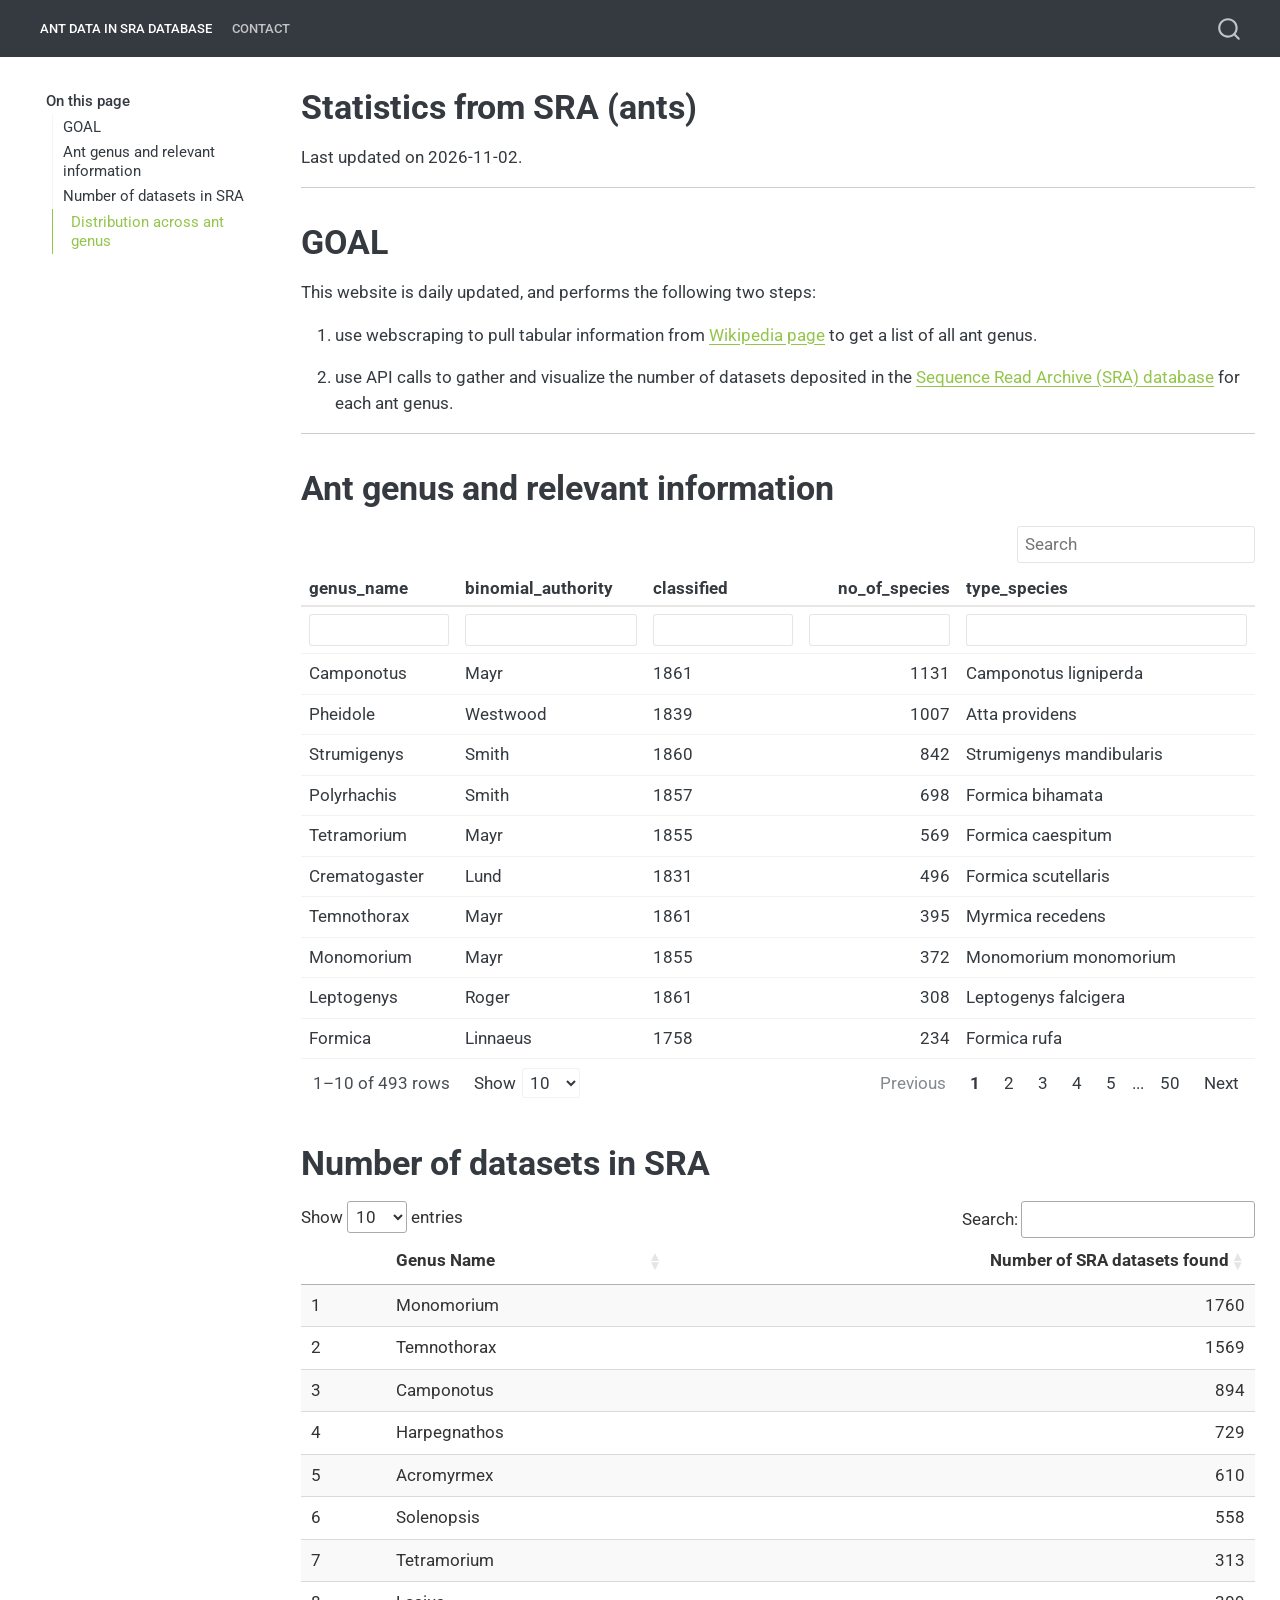
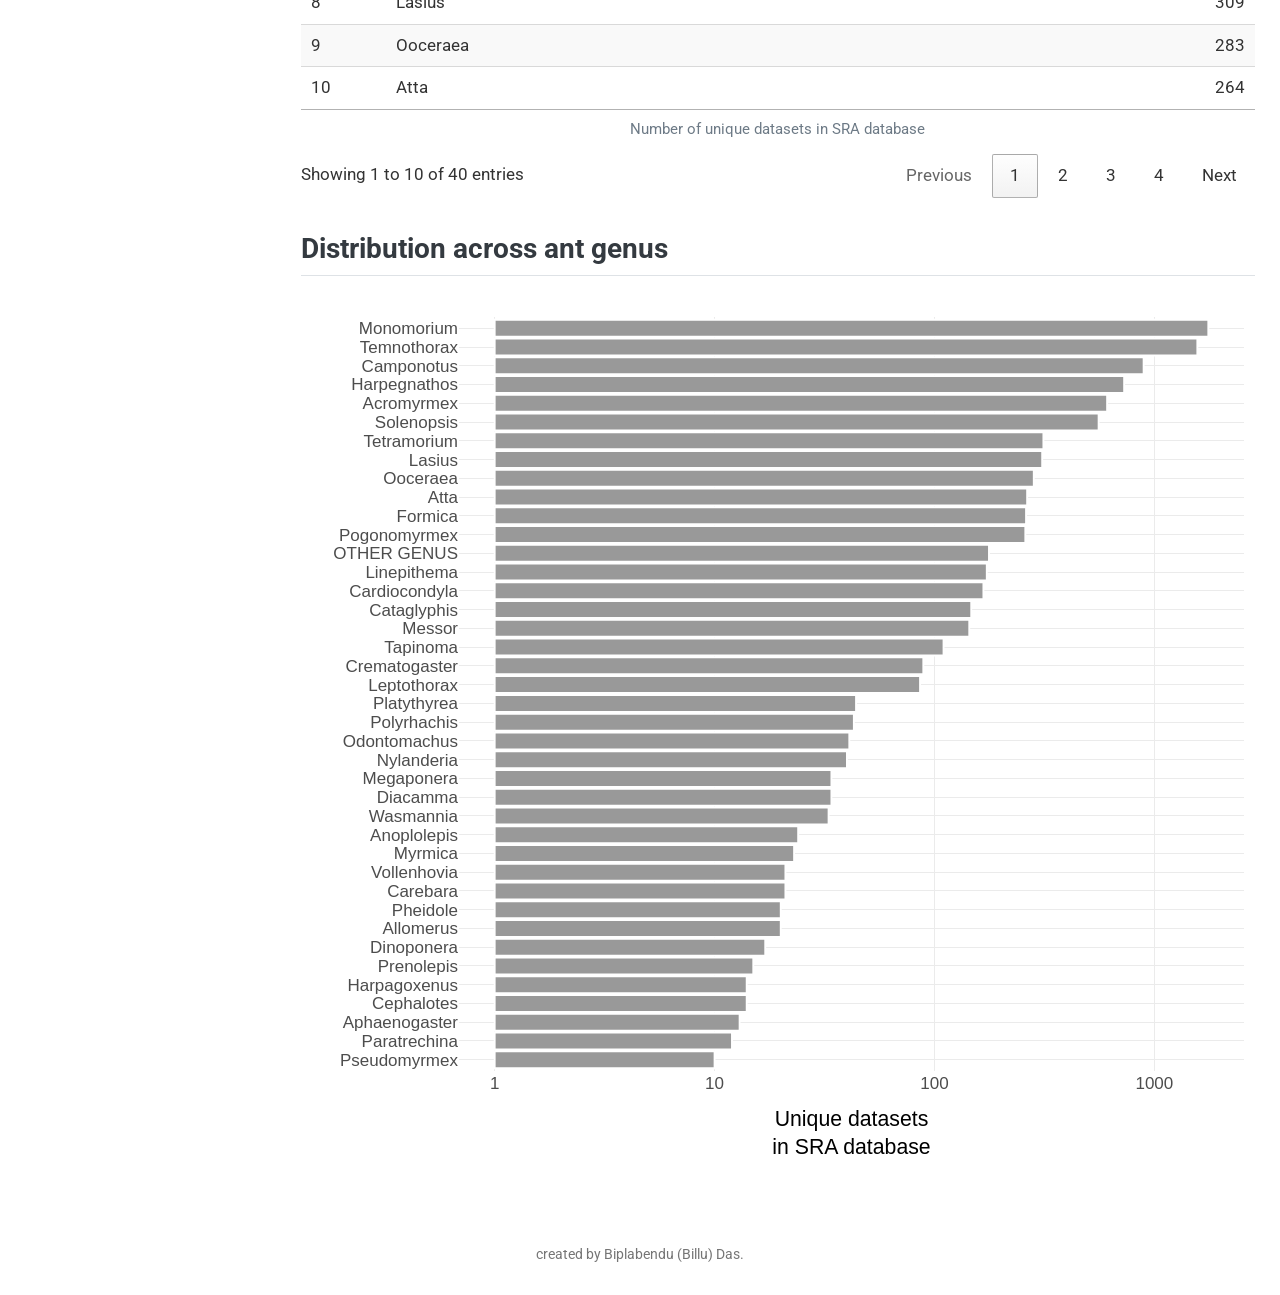
==== index.html @ 409e39fc "Built site for gh-pages" ====
<!DOCTYPE html>
<html xmlns="http://www.w3.org/1999/xhtml" lang="en" xml:lang="en"><head>

<meta charset="utf-8">
<meta name="generator" content="quarto-1.11.9">

<meta name="viewport" content="width=device-width, initial-scale=1.0, user-scalable=yes">


<title>Statistics from SRA (ants)</title>
<style>

span.smallcaps{font-variant: small-caps;}
div.columns{display: flex; gap: 1.5em;}
div.column{flex: auto;}
@media screen {
div.columns{gap: min(4vw, 1.5em);}
div.column{overflow-x: auto;}
}
div.hanging-indent{margin-left: 1.5em; text-indent: -1.5em;}
ul.task-list{list-style: none;}
ul.task-list li input[type="checkbox"] {
width: 0.8em;
margin: 0 0.8em 0.2em -1em;  vertical-align: middle;
}
</style>


<script>const headroomChanged = new CustomEvent("quarto-hrChanged", {
  detail: {},
  bubbles: true,
  cancelable: false,
  composed: false,
});

const announceDismiss = () => {
  const annEl = window.document.getElementById("quarto-announcement");
  if (annEl) {
    annEl.remove();

    const annId = annEl.getAttribute("data-announcement-id");
    window.localStorage.setItem(`quarto-announce-${annId}`, "true");
  }
};

const announceRegister = () => {
  const annEl = window.document.getElementById("quarto-announcement");
  if (annEl) {
    const annId = annEl.getAttribute("data-announcement-id");
    const isDismissed =
      window.localStorage.getItem(`quarto-announce-${annId}`) || false;
    if (isDismissed) {
      announceDismiss();
      return;
    } else {
      annEl.classList.remove("hidden");
    }

    const actionEl = annEl.querySelector(".quarto-announcement-action");
    if (actionEl) {
      actionEl.addEventListener("click", function (e) {
        e.preventDefault();
        // Hide the bar immediately
        announceDismiss();
      });
    }
  }
};

window.document.addEventListener("DOMContentLoaded", function () {
  let init = false;

  announceRegister();

  // Manage the back to top button, if one is present.
  let lastScrollTop = window.pageYOffset || document.documentElement.scrollTop;
  const scrollDownBuffer = 5;
  const scrollUpBuffer = 35;
  const btn = document.getElementById("quarto-back-to-top");
  const hideBackToTop = () => {
    btn.style.display = "none";
  };
  const showBackToTop = () => {
    btn.style.display = "inline-block";
  };
  if (btn) {
    window.document.addEventListener(
      "scroll",
      function () {
        const currentScrollTop =
          window.pageYOffset || document.documentElement.scrollTop;

        // Shows and hides the button 'intelligently' as the user scrolls
        if (currentScrollTop - scrollDownBuffer > lastScrollTop) {
          hideBackToTop();
          lastScrollTop = currentScrollTop <= 0 ? 0 : currentScrollTop;
        } else if (currentScrollTop < lastScrollTop - scrollUpBuffer) {
          showBackToTop();
          lastScrollTop = currentScrollTop <= 0 ? 0 : currentScrollTop;
        }

        // Show the button at the bottom, hides it at the top
        if (currentScrollTop <= 0) {
          hideBackToTop();
        } else if (
          window.innerHeight + currentScrollTop >=
          document.body.offsetHeight
        ) {
          showBackToTop();
        }
      },
      false
    );
  }

  function throttle(func, wait) {
    var timeout;
    return function () {
      const context = this;
      const args = arguments;
      const later = function () {
        clearTimeout(timeout);
        timeout = null;
        func.apply(context, args);
      };

      if (!timeout) {
        timeout = setTimeout(later, wait);
      }
    };
  }

  function headerOffset() {
    // Set an offset if there is are fixed top navbar
    const headerEl = window.document.querySelector("header.fixed-top");
    if (headerEl) {
      return headerEl.clientHeight;
    } else {
      return 0;
    }
  }

  function footerOffset() {
    const footerEl = window.document.querySelector("footer.footer");
    if (footerEl) {
      return footerEl.clientHeight;
    } else {
      return 0;
    }
  }

  function dashboardOffset() {
    const dashboardNavEl = window.document.getElementById(
      "quarto-dashboard-header"
    );
    if (dashboardNavEl !== null) {
      return dashboardNavEl.clientHeight;
    } else {
      return 0;
    }
  }

  function updateDocumentOffsetWithoutAnimation() {
    updateDocumentOffset(false);
  }

  function updateDocumentOffset(animated) {
    // set body offset
    const topOffset = headerOffset();
    const bodyOffset = topOffset + footerOffset() + dashboardOffset();
    const bodyEl = window.document.body;
    bodyEl.setAttribute("data-bs-offset", topOffset);
    bodyEl.style.paddingTop = topOffset + "px";

    // deal with sidebar offsets
    const sidebars = window.document.querySelectorAll(
      ".sidebar, .headroom-target"
    );
    sidebars.forEach((sidebar) => {
      if (!animated) {
        sidebar.classList.add("notransition");
        // Remove the no transition class after the animation has time to complete
        setTimeout(function () {
          sidebar.classList.remove("notransition");
        }, 201);
      }

      if (window.Headroom && sidebar.classList.contains("sidebar-unpinned")) {
        sidebar.style.top = "0";
        sidebar.style.maxHeight = "100vh";
      } else {
        sidebar.style.top = topOffset + "px";
        sidebar.style.maxHeight = "calc(100vh - " + topOffset + "px)";
      }
    });

    // allow space for footer
    const mainContainer = window.document.querySelector(".quarto-container");
    if (mainContainer) {
      mainContainer.style.minHeight = "calc(100vh - " + bodyOffset + "px)";
    }

    // link offset
    let linkStyle = window.document.querySelector("#quarto-target-style");
    if (!linkStyle) {
      linkStyle = window.document.createElement("style");
      linkStyle.setAttribute("id", "quarto-target-style");
      window.document.head.appendChild(linkStyle);
    }
    while (linkStyle.firstChild) {
      linkStyle.removeChild(linkStyle.firstChild);
    }
    if (topOffset > 0) {
      linkStyle.appendChild(
        window.document.createTextNode(`
      section:target::before {
        content: "";
        display: block;
        height: ${topOffset}px;
        margin: -${topOffset}px 0 0;
      }`)
      );
    }
    if (init) {
      window.dispatchEvent(headroomChanged);
    }
    init = true;
  }

  // initialize headroom
  var header = window.document.querySelector("#quarto-header");
  if (header && window.Headroom) {
    const headroom = new window.Headroom(header, {
      tolerance: 5,
      onPin: function () {
        const sidebars = window.document.querySelectorAll(
          ".sidebar, .headroom-target"
        );
        sidebars.forEach((sidebar) => {
          sidebar.classList.remove("sidebar-unpinned");
        });
        updateDocumentOffset();
      },
      onUnpin: function () {
        const sidebars = window.document.querySelectorAll(
          ".sidebar, .headroom-target"
        );
        sidebars.forEach((sidebar) => {
          sidebar.classList.add("sidebar-unpinned");
        });
        updateDocumentOffset();
      },
    });
    headroom.init();

    let frozen = false;
    window.quartoToggleHeadroom = function () {
      if (frozen) {
        headroom.unfreeze();
        frozen = false;
      } else {
        headroom.freeze();
        frozen = true;
      }
    };
  }

  window.addEventListener(
    "hashchange",
    function (e) {
      if (
        getComputedStyle(document.documentElement).scrollBehavior !== "smooth"
      ) {
        window.scrollTo(0, window.pageYOffset - headerOffset());
      }
    },
    false
  );

  // Observe size changed for the header
  const headerEl = window.document.querySelector("header.fixed-top");
  if (headerEl && window.ResizeObserver) {
    const observer = new window.ResizeObserver(() => {
      setTimeout(updateDocumentOffsetWithoutAnimation, 0);
    });
    observer.observe(headerEl, {
      attributes: true,
      childList: true,
      characterData: true,
    });
  } else {
    window.addEventListener(
      "resize",
      throttle(updateDocumentOffsetWithoutAnimation, 50)
    );
  }
  setTimeout(updateDocumentOffsetWithoutAnimation, 250);

  // fixup index.html links if we aren't on the filesystem
  if (window.location.protocol !== "file:") {
    const links = window.document.querySelectorAll("a");
    for (let i = 0; i < links.length; i++) {
      if (links[i].href) {
        links[i].dataset.originalHref = links[i].href;
        // only strip index.html at the end of the path (optionally followed
        // by a query or fragment) so that files like index.html.md
        // (alternate-format twins) are left alone (#14667)
        links[i].href = links[i].href.replace(/\/index\.html(?=[?#]|$)/, "/");
      }
    }

    // Fixup any sharing links that require urls
    // Append url to any sharing urls
    const sharingLinks = window.document.querySelectorAll(
      "a.sidebar-tools-main-item, a.quarto-navigation-tool, a.quarto-navbar-tools, a.quarto-navbar-tools-item"
    );
    for (let i = 0; i < sharingLinks.length; i++) {
      const sharingLink = sharingLinks[i];
      const href = sharingLink.getAttribute("href");
      if (href) {
        sharingLink.setAttribute(
          "href",
          href.replace("|url|", window.location.href)
        );
      }
    }

    // Scroll the active navigation item into view, if necessary
    const navSidebar = window.document.querySelector("nav#quarto-sidebar");
    if (navSidebar) {
      // Find the active item
      const activeItem = navSidebar.querySelector("li.sidebar-item a.active");
      if (activeItem) {
        // Wait for the scroll height and height to resolve by observing size changes on the
        // nav element that is scrollable
        const resizeObserver = new ResizeObserver((_entries) => {
          // The bottom of the element
          const elBottom = activeItem.offsetTop;
          const viewBottom = navSidebar.scrollTop + navSidebar.clientHeight;

          // The element height and scroll height are the same, then we are still loading
          if (viewBottom !== navSidebar.scrollHeight) {
            // Determine if the item isn't visible and scroll to it
            if (elBottom >= viewBottom) {
              navSidebar.scrollTop = elBottom;
            }

            // stop observing now since we've completed the scroll
            resizeObserver.unobserve(navSidebar);
          }
        });
        resizeObserver.observe(navSidebar);
      }
    }
  }
});
</script>
<script>/*!
 * headroom.js v0.12.0 - Give your page some headroom. Hide your header until you need it
 * Copyright (c) 2020 Nick Williams - http://wicky.nillia.ms/headroom.js
 * License: MIT
 */

!function(t,n){"object"==typeof exports&&"undefined"!=typeof module?module.exports=n():"function"==typeof define&&define.amd?define(n):(t=t||self).Headroom=n()}(this,function(){"use strict";function t(){return"undefined"!=typeof window}function d(t){return function(t){return t&&t.document&&function(t){return 9===t.nodeType}(t.document)}(t)?function(t){var n=t.document,o=n.body,s=n.documentElement;return{scrollHeight:function(){return Math.max(o.scrollHeight,s.scrollHeight,o.offsetHeight,s.offsetHeight,o.clientHeight,s.clientHeight)},height:function(){return t.innerHeight||s.clientHeight||o.clientHeight},scrollY:function(){return void 0!==t.pageYOffset?t.pageYOffset:(s||o.parentNode||o).scrollTop}}}(t):function(t){return{scrollHeight:function(){return Math.max(t.scrollHeight,t.offsetHeight,t.clientHeight)},height:function(){return Math.max(t.offsetHeight,t.clientHeight)},scrollY:function(){return t.scrollTop}}}(t)}function n(t,s,e){var n,o=function(){var n=!1;try{var t={get passive(){n=!0}};window.addEventListener("test",t,t),window.removeEventListener("test",t,t)}catch(t){n=!1}return n}(),i=!1,r=d(t),l=r.scrollY(),a={};function c(){var t=Math.round(r.scrollY()),n=r.height(),o=r.scrollHeight();a.scrollY=t,a.lastScrollY=l,a.direction=l<t?"down":"up",a.distance=Math.abs(t-l),a.isOutOfBounds=t<0||o<t+n,a.top=t<=s.offset[a.direction],a.bottom=o<=t+n,a.toleranceExceeded=a.distance>s.tolerance[a.direction],e(a),l=t,i=!1}function h(){i||(i=!0,n=requestAnimationFrame(c))}var u=!!o&&{passive:!0,capture:!1};return t.addEventListener("scroll",h,u),c(),{destroy:function(){cancelAnimationFrame(n),t.removeEventListener("scroll",h,u)}}}function o(t){return t===Object(t)?t:{down:t,up:t}}function s(t,n){n=n||{},Object.assign(this,s.options,n),this.classes=Object.assign({},s.options.classes,n.classes),this.elem=t,this.tolerance=o(this.tolerance),this.offset=o(this.offset),this.initialised=!1,this.frozen=!1}return s.prototype={constructor:s,init:function(){return s.cutsTheMustard&&!this.initialised&&(this.addClass("initial"),this.initialised=!0,setTimeout(function(t){t.scrollTracker=n(t.scroller,{offset:t.offset,tolerance:t.tolerance},t.update.bind(t))},100,this)),this},destroy:function(){this.initialised=!1,Object.keys(this.classes).forEach(this.removeClass,this),this.scrollTracker.destroy()},unpin:function(){!this.hasClass("pinned")&&this.hasClass("unpinned")||(this.addClass("unpinned"),this.removeClass("pinned"),this.onUnpin&&this.onUnpin.call(this))},pin:function(){this.hasClass("unpinned")&&(this.addClass("pinned"),this.removeClass("unpinned"),this.onPin&&this.onPin.call(this))},freeze:function(){this.frozen=!0,this.addClass("frozen")},unfreeze:function(){this.frozen=!1,this.removeClass("frozen")},top:function(){this.hasClass("top")||(this.addClass("top"),this.removeClass("notTop"),this.onTop&&this.onTop.call(this))},notTop:function(){this.hasClass("notTop")||(this.addClass("notTop"),this.removeClass("top"),this.onNotTop&&this.onNotTop.call(this))},bottom:function(){this.hasClass("bottom")||(this.addClass("bottom"),this.removeClass("notBottom"),this.onBottom&&this.onBottom.call(this))},notBottom:function(){this.hasClass("notBottom")||(this.addClass("notBottom"),this.removeClass("bottom"),this.onNotBottom&&this.onNotBottom.call(this))},shouldUnpin:function(t){return"down"===t.direction&&!t.top&&t.toleranceExceeded},shouldPin:function(t){return"up"===t.direction&&t.toleranceExceeded||t.top},addClass:function(t){this.elem.classList.add.apply(this.elem.classList,this.classes[t].split(" "))},removeClass:function(t){this.elem.classList.remove.apply(this.elem.classList,this.classes[t].split(" "))},hasClass:function(t){return this.classes[t].split(" ").every(function(t){return this.classList.contains(t)},this.elem)},update:function(t){t.isOutOfBounds||!0!==this.frozen&&(t.top?this.top():this.notTop(),t.bottom?this.bottom():this.notBottom(),this.shouldUnpin(t)?this.unpin():this.shouldPin(t)&&this.pin())}},s.options={tolerance:{up:0,down:0},offset:0,scroller:t()?window:null,classes:{frozen:"headroom--frozen",pinned:"headroom--pinned",unpinned:"headroom--unpinned",top:"headroom--top",notTop:"headroom--not-top",bottom:"headroom--bottom",notBottom:"headroom--not-bottom",initial:"headroom"}},s.cutsTheMustard=!!(t()&&function(){}.bind&&"classList"in document.documentElement&&Object.assign&&Object.keys&&requestAnimationFrame),s});
</script>
<script>/*!
 * clipboard.js v2.0.11
 * https://clipboardjs.com/
 *
 * Licensed MIT © Zeno Rocha
 */
!function(t,e){"object"==typeof exports&&"object"==typeof module?module.exports=e():"function"==typeof define&&define.amd?define([],e):"object"==typeof exports?exports.ClipboardJS=e():t.ClipboardJS=e()}(this,function(){return n={686:function(t,e,n){"use strict";n.d(e,{default:function(){return b}});var e=n(279),i=n.n(e),e=n(370),u=n.n(e),e=n(817),r=n.n(e);function c(t){try{return document.execCommand(t)}catch(t){return}}var a=function(t){t=r()(t);return c("cut"),t};function o(t,e){var n,o,t=(n=t,o="rtl"===document.documentElement.getAttribute("dir"),(t=document.createElement("textarea")).style.fontSize="12pt",t.style.border="0",t.style.padding="0",t.style.margin="0",t.style.position="absolute",t.style[o?"right":"left"]="-9999px",o=window.pageYOffset||document.documentElement.scrollTop,t.style.top="".concat(o,"px"),t.setAttribute("readonly",""),t.value=n,t);return e.container.appendChild(t),e=r()(t),c("copy"),t.remove(),e}var f=function(t){var e=1<arguments.length&&void 0!==arguments[1]?arguments[1]:{container:document.body},n="";return"string"==typeof t?n=o(t,e):t instanceof HTMLInputElement&&!["text","search","url","tel","password"].includes(null==t?void 0:t.type)?n=o(t.value,e):(n=r()(t),c("copy")),n};function l(t){return(l="function"==typeof Symbol&&"symbol"==typeof Symbol.iterator?function(t){return typeof t}:function(t){return t&&"function"==typeof Symbol&&t.constructor===Symbol&&t!==Symbol.prototype?"symbol":typeof t})(t)}var s=function(){var t=0<arguments.length&&void 0!==arguments[0]?arguments[0]:{},e=t.action,n=void 0===e?"copy":e,o=t.container,e=t.target,t=t.text;if("copy"!==n&&"cut"!==n)throw new Error('Invalid "action" value, use either "copy" or "cut"');if(void 0!==e){if(!e||"object"!==l(e)||1!==e.nodeType)throw new Error('Invalid "target" value, use a valid Element');if("copy"===n&&e.hasAttribute("disabled"))throw new Error('Invalid "target" attribute. Please use "readonly" instead of "disabled" attribute');if("cut"===n&&(e.hasAttribute("readonly")||e.hasAttribute("disabled")))throw new Error('Invalid "target" attribute. You can\'t cut text from elements with "readonly" or "disabled" attributes')}return t?f(t,{container:o}):e?"cut"===n?a(e):f(e,{container:o}):void 0};function p(t){return(p="function"==typeof Symbol&&"symbol"==typeof Symbol.iterator?function(t){return typeof t}:function(t){return t&&"function"==typeof Symbol&&t.constructor===Symbol&&t!==Symbol.prototype?"symbol":typeof t})(t)}function d(t,e){for(var n=0;n<e.length;n++){var o=e[n];o.enumerable=o.enumerable||!1,o.configurable=!0,"value"in o&&(o.writable=!0),Object.defineProperty(t,o.key,o)}}function y(t,e){return(y=Object.setPrototypeOf||function(t,e){return t.__proto__=e,t})(t,e)}function h(n){var o=function(){if("undefined"==typeof Reflect||!Reflect.construct)return!1;if(Reflect.construct.sham)return!1;if("function"==typeof Proxy)return!0;try{return Date.prototype.toString.call(Reflect.construct(Date,[],function(){})),!0}catch(t){return!1}}();return function(){var t,e=v(n);return t=o?(t=v(this).constructor,Reflect.construct(e,arguments,t)):e.apply(this,arguments),e=this,!(t=t)||"object"!==p(t)&&"function"!=typeof t?function(t){if(void 0!==t)return t;throw new ReferenceError("this hasn't been initialised - super() hasn't been called")}(e):t}}function v(t){return(v=Object.setPrototypeOf?Object.getPrototypeOf:function(t){return t.__proto__||Object.getPrototypeOf(t)})(t)}function m(t,e){t="data-clipboard-".concat(t);if(e.hasAttribute(t))return e.getAttribute(t)}var b=function(){!function(t,e){if("function"!=typeof e&&null!==e)throw new TypeError("Super expression must either be null or a function");t.prototype=Object.create(e&&e.prototype,{constructor:{value:t,writable:!0,configurable:!0}}),e&&y(t,e)}(r,i());var t,e,n,o=h(r);function r(t,e){var n;return function(t){if(!(t instanceof r))throw new TypeError("Cannot call a class as a function")}(this),(n=o.call(this)).resolveOptions(e),n.listenClick(t),n}return t=r,n=[{key:"copy",value:function(t){var e=1<arguments.length&&void 0!==arguments[1]?arguments[1]:{container:document.body};return f(t,e)}},{key:"cut",value:function(t){return a(t)}},{key:"isSupported",value:function(){var t=0<arguments.length&&void 0!==arguments[0]?arguments[0]:["copy","cut"],t="string"==typeof t?[t]:t,e=!!document.queryCommandSupported;return t.forEach(function(t){e=e&&!!document.queryCommandSupported(t)}),e}}],(e=[{key:"resolveOptions",value:function(){var t=0<arguments.length&&void 0!==arguments[0]?arguments[0]:{};this.action="function"==typeof t.action?t.action:this.defaultAction,this.target="function"==typeof t.target?t.target:this.defaultTarget,this.text="function"==typeof t.text?t.text:this.defaultText,this.container="object"===p(t.container)?t.container:document.body}},{key:"listenClick",value:function(t){var e=this;this.listener=u()(t,"click",function(t){return e.onClick(t)})}},{key:"onClick",value:function(t){var e=t.delegateTarget||t.currentTarget,n=this.action(e)||"copy",t=s({action:n,container:this.container,target:this.target(e),text:this.text(e)});this.emit(t?"success":"error",{action:n,text:t,trigger:e,clearSelection:function(){e&&e.focus(),window.getSelection().removeAllRanges()}})}},{key:"defaultAction",value:function(t){return m("action",t)}},{key:"defaultTarget",value:function(t){t=m("target",t);if(t)return document.querySelector(t)}},{key:"defaultText",value:function(t){return m("text",t)}},{key:"destroy",value:function(){this.listener.destroy()}}])&&d(t.prototype,e),n&&d(t,n),r}()},828:function(t){var e;"undefined"==typeof Element||Element.prototype.matches||((e=Element.prototype).matches=e.matchesSelector||e.mozMatchesSelector||e.msMatchesSelector||e.oMatchesSelector||e.webkitMatchesSelector),t.exports=function(t,e){for(;t&&9!==t.nodeType;){if("function"==typeof t.matches&&t.matches(e))return t;t=t.parentNode}}},438:function(t,e,n){var u=n(828);function i(t,e,n,o,r){var i=function(e,n,t,o){return function(t){t.delegateTarget=u(t.target,n),t.delegateTarget&&o.call(e,t)}}.apply(this,arguments);return t.addEventListener(n,i,r),{destroy:function(){t.removeEventListener(n,i,r)}}}t.exports=function(t,e,n,o,r){return"function"==typeof t.addEventListener?i.apply(null,arguments):"function"==typeof n?i.bind(null,document).apply(null,arguments):("string"==typeof t&&(t=document.querySelectorAll(t)),Array.prototype.map.call(t,function(t){return i(t,e,n,o,r)}))}},879:function(t,n){n.node=function(t){return void 0!==t&&t instanceof HTMLElement&&1===t.nodeType},n.nodeList=function(t){var e=Object.prototype.toString.call(t);return void 0!==t&&("[object NodeList]"===e||"[object HTMLCollection]"===e)&&"length"in t&&(0===t.length||n.node(t[0]))},n.string=function(t){return"string"==typeof t||t instanceof String},n.fn=function(t){return"[object Function]"===Object.prototype.toString.call(t)}},370:function(t,e,n){var f=n(879),l=n(438);t.exports=function(t,e,n){if(!t&&!e&&!n)throw new Error("Missing required arguments");if(!f.string(e))throw new TypeError("Second argument must be a String");if(!f.fn(n))throw new TypeError("Third argument must be a Function");if(f.node(t))return c=e,a=n,(u=t).addEventListener(c,a),{destroy:function(){u.removeEventListener(c,a)}};if(f.nodeList(t))return o=t,r=e,i=n,Array.prototype.forEach.call(o,function(t){t.addEventListener(r,i)}),{destroy:function(){Array.prototype.forEach.call(o,function(t){t.removeEventListener(r,i)})}};if(f.string(t))return t=t,e=e,n=n,l(document.body,t,e,n);throw new TypeError("First argument must be a String, HTMLElement, HTMLCollection, or NodeList");var o,r,i,u,c,a}},817:function(t){t.exports=function(t){var e,n="SELECT"===t.nodeName?(t.focus(),t.value):"INPUT"===t.nodeName||"TEXTAREA"===t.nodeName?((e=t.hasAttribute("readonly"))||t.setAttribute("readonly",""),t.select(),t.setSelectionRange(0,t.value.length),e||t.removeAttribute("readonly"),t.value):(t.hasAttribute("contenteditable")&&t.focus(),n=window.getSelection(),(e=document.createRange()).selectNodeContents(t),n.removeAllRanges(),n.addRange(e),n.toString());return n}},279:function(t){function e(){}e.prototype={on:function(t,e,n){var o=this.e||(this.e={});return(o[t]||(o[t]=[])).push({fn:e,ctx:n}),this},once:function(t,e,n){var o=this;function r(){o.off(t,r),e.apply(n,arguments)}return r._=e,this.on(t,r,n)},emit:function(t){for(var e=[].slice.call(arguments,1),n=((this.e||(this.e={}))[t]||[]).slice(),o=0,r=n.length;o<r;o++)n[o].fn.apply(n[o].ctx,e);return this},off:function(t,e){var n=this.e||(this.e={}),o=n[t],r=[];if(o&&e)for(var i=0,u=o.length;i<u;i++)o[i].fn!==e&&o[i].fn._!==e&&r.push(o[i]);return r.length?n[t]=r:delete n[t],this}},t.exports=e,t.exports.TinyEmitter=e}},r={},o.n=function(t){var e=t&&t.__esModule?function(){return t.default}:function(){return t};return o.d(e,{a:e}),e},o.d=function(t,e){for(var n in e)o.o(e,n)&&!o.o(t,n)&&Object.defineProperty(t,n,{enumerable:!0,get:e[n]})},o.o=function(t,e){return Object.prototype.hasOwnProperty.call(t,e)},o(686).default;function o(t){if(r[t])return r[t].exports;var e=r[t]={exports:{}};return n[t](e,e.exports,o),e.exports}var n,r});</script>
<script>/*! @algolia/autocomplete-js 1.19.1 | MIT License | © Algolia, Inc. and contributors | https://github.com/algolia/autocomplete */
!function(e,t){"object"==typeof exports&&"undefined"!=typeof module?t(exports):"function"==typeof define&&define.amd?define(["exports"],t):t((e="undefined"!=typeof globalThis?globalThis:e||self)["@algolia/autocomplete-js"]={})}(this,(function(e){"use strict";function t(e,t){var n=Object.keys(e);if(Object.getOwnPropertySymbols){var r=Object.getOwnPropertySymbols(e);t&&(r=r.filter((function(t){return Object.getOwnPropertyDescriptor(e,t).enumerable}))),n.push.apply(n,r)}return n}function n(e){for(var n=1;n<arguments.length;n++){var r=null!=arguments[n]?arguments[n]:{};n%2?t(Object(r),!0).forEach((function(t){o(e,t,r[t])})):Object.getOwnPropertyDescriptors?Object.defineProperties(e,Object.getOwnPropertyDescriptors(r)):t(Object(r)).forEach((function(t){Object.defineProperty(e,t,Object.getOwnPropertyDescriptor(r,t))}))}return e}function r(e){return r="function"==typeof Symbol&&"symbol"==typeof Symbol.iterator?function(e){return typeof e}:function(e){return e&&"function"==typeof Symbol&&e.constructor===Symbol&&e!==Symbol.prototype?"symbol":typeof e},r(e)}function o(e,t,n){return(t=function(e){var t=function(e,t){if("object"!=typeof e||null===e)return e;var n=e[Symbol.toPrimitive];if(void 0!==n){var r=n.call(e,t||"default");if("object"!=typeof r)return r;throw new TypeError("@@toPrimitive must return a primitive value.")}return("string"===t?String:Number)(e)}(e,"string");return"symbol"==typeof t?t:String(t)}(t))in e?Object.defineProperty(e,t,{value:n,enumerable:!0,configurable:!0,writable:!0}):e[t]=n,e}function i(){return i=Object.assign?Object.assign.bind():function(e){for(var t=1;t<arguments.length;t++){var n=arguments[t];for(var r in n)Object.prototype.hasOwnProperty.call(n,r)&&(e[r]=n[r])}return e},i.apply(this,arguments)}function u(e,t){if(null==e)return{};var n,r,o=function(e,t){if(null==e)return{};var n,r,o={},i=Object.keys(e);for(r=0;r<i.length;r++)n=i[r],t.indexOf(n)>=0||(o[n]=e[n]);return o}(e,t);if(Object.getOwnPropertySymbols){var i=Object.getOwnPropertySymbols(e);for(r=0;r<i.length;r++)n=i[r],t.indexOf(n)>=0||Object.prototype.propertyIsEnumerable.call(e,n)&&(o[n]=e[n])}return o}function a(e,t){return function(e){if(Array.isArray(e))return e}(e)||function(e,t){var n=null==e?null:"undefined"!=typeof Symbol&&e[Symbol.iterator]||e["@@iterator"];if(null!=n){var r,o,i,u,a=[],l=!0,c=!1;try{if(i=(n=n.call(e)).next,0===t){if(Object(n)!==n)return;l=!1}else for(;!(l=(r=i.call(n)).done)&&(a.push(r.value),a.length!==t);l=!0);}catch(e){c=!0,o=e}finally{try{if(!l&&null!=n.return&&(u=n.return(),Object(u)!==u))return}finally{if(c)throw o}}return a}}(e,t)||c(e,t)||function(){throw new TypeError("Invalid attempt to destructure non-iterable instance.\nIn order to be iterable, non-array objects must have a [Symbol.iterator]() method.")}()}function l(e){return function(e){if(Array.isArray(e))return s(e)}(e)||function(e){if("undefined"!=typeof Symbol&&null!=e[Symbol.iterator]||null!=e["@@iterator"])return Array.from(e)}(e)||c(e)||function(){throw new TypeError("Invalid attempt to spread non-iterable instance.\nIn order to be iterable, non-array objects must have a [Symbol.iterator]() method.")}()}function c(e,t){if(e){if("string"==typeof e)return s(e,t);var n=Object.prototype.toString.call(e).slice(8,-1);return"Object"===n&&e.constructor&&(n=e.constructor.name),"Map"===n||"Set"===n?Array.from(e):"Arguments"===n||/^(?:Ui|I)nt(?:8|16|32)(?:Clamped)?Array$/.test(n)?s(e,t):void 0}}function s(e,t){(null==t||t>e.length)&&(t=e.length);for(var n=0,r=new Array(t);n<t;n++)r[n]=e[n];return r}function f(e){return{current:e}}function p(e,t){var n=void 0;return function(){for(var r=arguments.length,o=new Array(r),i=0;i<r;i++)o[i]=arguments[i];n&&clearTimeout(n),n=setTimeout((function(){return e.apply(void 0,o)}),t)}}function m(e){return e.reduce((function(e,t){return e.concat(t)}),[])}var v=0;function d(){return"autocomplete-".concat(v++)}function y(e,t){return t.reduce((function(e,t){return e&&e[t]}),e)}function b(e){return 0===e.collections.length?0:e.collections.reduce((function(e,t){return e+t.items.length}),0)}function g(e){return e!==Object(e)}function h(e,t){if(e===t)return!0;if(g(e)||g(t)||"function"==typeof e||"function"==typeof t)return e===t;if(Object.keys(e).length!==Object.keys(t).length)return!1;for(var n=0,r=Object.keys(e);n<r.length;n++){var o=r[n];if(!(o in t))return!1;if(!h(e[o],t[o]))return!1}return!0}var _=function(){};var O="1.19.1",S=[{segment:"autocomplete-core",version:O}];function j(e){var t=e.item,n=e.items,r=void 0===n?[]:n;return{index:t.__autocomplete_indexName,items:[t],positions:[1+r.findIndex((function(e){return e.objectID===t.objectID}))],queryID:t.__autocomplete_queryID,algoliaSource:["autocomplete"]}}function P(e,t){return function(e){if(Array.isArray(e))return e}(e)||function(e,t){var n=null==e?null:"undefined"!=typeof Symbol&&e[Symbol.iterator]||e["@@iterator"];if(null!=n){var r,o,i,u,a=[],l=!0,c=!1;try{if(i=(n=n.call(e)).next,0===t){if(Object(n)!==n)return;l=!1}else for(;!(l=(r=i.call(n)).done)&&(a.push(r.value),a.length!==t);l=!0);}catch(e){c=!0,o=e}finally{try{if(!l&&null!=n.return&&(u=n.return(),Object(u)!==u))return}finally{if(c)throw o}}return a}}(e,t)||function(e,t){if(!e)return;if("string"==typeof e)return w(e,t);var n=Object.prototype.toString.call(e).slice(8,-1);"Object"===n&&e.constructor&&(n=e.constructor.name);if("Map"===n||"Set"===n)return Array.from(e);if("Arguments"===n||/^(?:Ui|I)nt(?:8|16|32)(?:Clamped)?Array$/.test(n))return w(e,t)}(e,t)||function(){throw new TypeError("Invalid attempt to destructure non-iterable instance.\nIn order to be iterable, non-array objects must have a [Symbol.iterator]() method.")}()}function w(e,t){(null==t||t>e.length)&&(t=e.length);for(var n=0,r=new Array(t);n<t;n++)r[n]=e[n];return r}var I=["items"],A=["items"];function E(e){return E="function"==typeof Symbol&&"symbol"==typeof Symbol.iterator?function(e){return typeof e}:function(e){return e&&"function"==typeof Symbol&&e.constructor===Symbol&&e!==Symbol.prototype?"symbol":typeof e},E(e)}function D(e){return function(e){if(Array.isArray(e))return C(e)}(e)||function(e){if("undefined"!=typeof Symbol&&null!=e[Symbol.iterator]||null!=e["@@iterator"])return Array.from(e)}(e)||function(e,t){if(!e)return;if("string"==typeof e)return C(e,t);var n=Object.prototype.toString.call(e).slice(8,-1);"Object"===n&&e.constructor&&(n=e.constructor.name);if("Map"===n||"Set"===n)return Array.from(e);if("Arguments"===n||/^(?:Ui|I)nt(?:8|16|32)(?:Clamped)?Array$/.test(n))return C(e,t)}(e)||function(){throw new TypeError("Invalid attempt to spread non-iterable instance.\nIn order to be iterable, non-array objects must have a [Symbol.iterator]() method.")}()}function C(e,t){(null==t||t>e.length)&&(t=e.length);for(var n=0,r=new Array(t);n<t;n++)r[n]=e[n];return r}function k(e,t){if(null==e)return{};var n,r,o=function(e,t){if(null==e)return{};var n,r,o={},i=Object.keys(e);for(r=0;r<i.length;r++)n=i[r],t.indexOf(n)>=0||(o[n]=e[n]);return o}(e,t);if(Object.getOwnPropertySymbols){var i=Object.getOwnPropertySymbols(e);for(r=0;r<i.length;r++)n=i[r],t.indexOf(n)>=0||Object.prototype.propertyIsEnumerable.call(e,n)&&(o[n]=e[n])}return o}function x(e,t){var n=Object.keys(e);if(Object.getOwnPropertySymbols){var r=Object.getOwnPropertySymbols(e);t&&(r=r.filter((function(t){return Object.getOwnPropertyDescriptor(e,t).enumerable}))),n.push.apply(n,r)}return n}function N(e){for(var t=1;t<arguments.length;t++){var n=null!=arguments[t]?arguments[t]:{};t%2?x(Object(n),!0).forEach((function(t){T(e,t,n[t])})):Object.getOwnPropertyDescriptors?Object.defineProperties(e,Object.getOwnPropertyDescriptors(n)):x(Object(n)).forEach((function(t){Object.defineProperty(e,t,Object.getOwnPropertyDescriptor(n,t))}))}return e}function T(e,t,n){return(t=function(e){var t=function(e,t){if("object"!==E(e)||null===e)return e;var n=e[Symbol.toPrimitive];if(void 0!==n){var r=n.call(e,t||"default");if("object"!==E(r))return r;throw new TypeError("@@toPrimitive must return a primitive value.")}return("string"===t?String:Number)(e)}(e,"string");return"symbol"===E(t)?t:String(t)}(t))in e?Object.defineProperty(e,t,{value:n,enumerable:!0,configurable:!0,writable:!0}):e[t]=n,e}function q(e){for(var t=arguments.length>1&&void 0!==arguments[1]?arguments[1]:20,n=[],r=0;r<e.objectIDs.length;r+=t)n.push(N(N({},e),{},{objectIDs:e.objectIDs.slice(r,r+t)}));return n}function B(e){return e.map((function(e){var t=e.items,n=k(e,I);return N(N({},n),{},{objectIDs:(null==t?void 0:t.map((function(e){return e.objectID})))||n.objectIDs})}))}function R(e){var t,n,r,o=(t=P((e.version||"").split(".").map(Number),2),n=t[0],r=t[1],n>=3||2===n&&r>=4||1===n&&r>=10);function i(t,n,r){if(o&&void 0!==r){var i=r[0].__autocomplete_algoliaCredentials,u={"X-Algolia-Application-Id":i.appId,"X-Algolia-API-Key":i.apiKey};e.apply(void 0,[t].concat(D(n),[{headers:u}]))}else e.apply(void 0,[t].concat(D(n)))}return{init:function(t,n){e("init",{appId:t,apiKey:n})},setAuthenticatedUserToken:function(t){e("setAuthenticatedUserToken",t)},setUserToken:function(t){e("setUserToken",t)},clickedObjectIDsAfterSearch:function(){for(var e=arguments.length,t=new Array(e),n=0;n<e;n++)t[n]=arguments[n];t.length>0&&i("clickedObjectIDsAfterSearch",B(t),t[0].items)},clickedObjectIDs:function(){for(var e=arguments.length,t=new Array(e),n=0;n<e;n++)t[n]=arguments[n];t.length>0&&i("clickedObjectIDs",B(t),t[0].items)},clickedFilters:function(){for(var t=arguments.length,n=new Array(t),r=0;r<t;r++)n[r]=arguments[r];n.length>0&&e.apply(void 0,["clickedFilters"].concat(n))},convertedObjectIDsAfterSearch:function(){for(var e=arguments.length,t=new Array(e),n=0;n<e;n++)t[n]=arguments[n];t.length>0&&i("convertedObjectIDsAfterSearch",B(t),t[0].items)},convertedObjectIDs:function(){for(var e=arguments.length,t=new Array(e),n=0;n<e;n++)t[n]=arguments[n];t.length>0&&i("convertedObjectIDs",B(t),t[0].items)},convertedFilters:function(){for(var t=arguments.length,n=new Array(t),r=0;r<t;r++)n[r]=arguments[r];n.length>0&&e.apply(void 0,["convertedFilters"].concat(n))},viewedObjectIDs:function(){for(var e=arguments.length,t=new Array(e),n=0;n<e;n++)t[n]=arguments[n];t.length>0&&t.reduce((function(e,t){var n=t.items,r=k(t,A);return[].concat(D(e),D(q(N(N({},r),{},{objectIDs:(null==n?void 0:n.map((function(e){return e.objectID})))||r.objectIDs})).map((function(e){return{items:n,payload:e}}))))}),[]).forEach((function(e){var t=e.items;return i("viewedObjectIDs",[e.payload],t)}))},viewedFilters:function(){for(var t=arguments.length,n=new Array(t),r=0;r<t;r++)n[r]=arguments[r];n.length>0&&e.apply(void 0,["viewedFilters"].concat(n))}}}function L(e){var t=e.items.reduce((function(e,t){var n;return e[t.__autocomplete_indexName]=(null!==(n=e[t.__autocomplete_indexName])&&void 0!==n?n:[]).concat(t),e}),{});return Object.keys(t).map((function(e){return{index:e,items:t[e],algoliaSource:["autocomplete"]}}))}function F(e){return e.objectID&&e.__autocomplete_indexName&&e.__autocomplete_queryID}function U(e){return U="function"==typeof Symbol&&"symbol"==typeof Symbol.iterator?function(e){return typeof e}:function(e){return e&&"function"==typeof Symbol&&e.constructor===Symbol&&e!==Symbol.prototype?"symbol":typeof e},U(e)}function M(e){return function(e){if(Array.isArray(e))return H(e)}(e)||function(e){if("undefined"!=typeof Symbol&&null!=e[Symbol.iterator]||null!=e["@@iterator"])return Array.from(e)}(e)||function(e,t){if(!e)return;if("string"==typeof e)return H(e,t);var n=Object.prototype.toString.call(e).slice(8,-1);"Object"===n&&e.constructor&&(n=e.constructor.name);if("Map"===n||"Set"===n)return Array.from(e);if("Arguments"===n||/^(?:Ui|I)nt(?:8|16|32)(?:Clamped)?Array$/.test(n))return H(e,t)}(e)||function(){throw new TypeError("Invalid attempt to spread non-iterable instance.\nIn order to be iterable, non-array objects must have a [Symbol.iterator]() method.")}()}function H(e,t){(null==t||t>e.length)&&(t=e.length);for(var n=0,r=new Array(t);n<t;n++)r[n]=e[n];return r}function V(e,t){var n=Object.keys(e);if(Object.getOwnPropertySymbols){var r=Object.getOwnPropertySymbols(e);t&&(r=r.filter((function(t){return Object.getOwnPropertyDescriptor(e,t).enumerable}))),n.push.apply(n,r)}return n}function W(e){for(var t=1;t<arguments.length;t++){var n=null!=arguments[t]?arguments[t]:{};t%2?V(Object(n),!0).forEach((function(t){Q(e,t,n[t])})):Object.getOwnPropertyDescriptors?Object.defineProperties(e,Object.getOwnPropertyDescriptors(n)):V(Object(n)).forEach((function(t){Object.defineProperty(e,t,Object.getOwnPropertyDescriptor(n,t))}))}return e}function Q(e,t,n){return(t=function(e){var t=function(e,t){if("object"!==U(e)||null===e)return e;var n=e[Symbol.toPrimitive];if(void 0!==n){var r=n.call(e,t||"default");if("object"!==U(r))return r;throw new TypeError("@@toPrimitive must return a primitive value.")}return("string"===t?String:Number)(e)}(e,"string");return"symbol"===U(t)?t:String(t)}(t))in e?Object.defineProperty(e,t,{value:n,enumerable:!0,configurable:!0,writable:!0}):e[t]=n,e}var K="2.15.0",$="https://cdn.jsdelivr.net/npm/search-insights@".concat(K,"/dist/search-insights.min.js"),z=p((function(e){var t=e.onItemsChange,n=e.items,r=e.insights,o=e.state;t({insights:r,insightsEvents:L({items:n}).map((function(e){return W({eventName:"Items Viewed"},e)})),state:o})}),400);function G(e){var t=function(e){return W({onItemsChange:function(e){var t=e.insights,n=e.insightsEvents,r=e.state;t.viewedObjectIDs.apply(t,M(n.map((function(e){return W(W({},e),{},{algoliaSource:J(e.algoliaSource,r.context)})}))))},onSelect:function(e){var t=e.insights,n=e.insightsEvents,r=e.state;t.clickedObjectIDsAfterSearch.apply(t,M(n.map((function(e){return W(W({},e),{},{algoliaSource:J(e.algoliaSource,r.context)})}))))},onActive:_,__autocomplete_clickAnalytics:!0},e)}(e),n=t.insightsClient,r=t.insightsInitParams,o=t.onItemsChange,i=t.onSelect,u=t.onActive,a=t.__autocomplete_clickAnalytics,l=n;if(n||function(e){if("undefined"!=typeof window)e({window:window})}((function(e){var t=e.window,n=t.AlgoliaAnalyticsObject||"aa";"string"==typeof n&&(l=t[n]),l||(t.AlgoliaAnalyticsObject=n,t[n]||(t[n]=function(){t[n].queue||(t[n].queue=[]);for(var e=arguments.length,r=new Array(e),o=0;o<e;o++)r[o]=arguments[o];t[n].queue.push(r)}),t[n].version=K,l=t[n],function(e){var t="[Autocomplete]: Could not load search-insights.js. Please load it manually following https://alg.li/insights-autocomplete";try{var n=e.document.createElement("script");n.async=!0,n.src=$,n.onerror=function(){console.error(t)},document.body.appendChild(n)}catch(e){console.error(t)}}(t))})),!l)return{};r&&l("init",W({partial:!0},r));var c=R(l),s=f([]),m=p((function(e){var t=e.state;if(t.isOpen){var n=t.collections.reduce((function(e,t){return[].concat(M(e),M(t.items))}),[]).filter(F);h(s.current.map((function(e){return e.objectID})),n.map((function(e){return e.objectID})))||(s.current=n,n.length>0&&z({onItemsChange:o,items:n,insights:c,state:t}))}}),0);return{name:"aa.algoliaInsightsPlugin",subscribe:function(e){var t=e.setContext,n=e.onSelect,r=e.onActive;function o(e){t({algoliaInsightsPlugin:{__algoliaSearchParameters:W(W({},a?{clickAnalytics:!0}:{}),e?{userToken:X(e)}:{}),insights:c}})}l("addAlgoliaAgent","insights-plugin"),o(),l("onUserTokenChange",(function(e){o(e)})),l("getUserToken",null,(function(e,t){o(t)})),n((function(e){var t=e.item,n=e.state,r=e.event,o=e.source;F(t)&&i({state:n,event:r,insights:c,item:t,insightsEvents:[W({eventName:"Item Selected"},j({item:t,items:o.getItems().filter(F)}))]})})),r((function(e){var t=e.item,n=e.source,r=e.state,o=e.event;F(t)&&u({state:r,event:o,insights:c,item:t,insightsEvents:[W({eventName:"Item Active"},j({item:t,items:n.getItems().filter(F)}))]})}))},onStateChange:function(e){var t=e.state;m({state:t})},__autocomplete_pluginOptions:e}}function J(){var e,t=arguments.length>0&&void 0!==arguments[0]?arguments[0]:[],n=arguments.length>1?arguments[1]:void 0;return[].concat(M(t),["autocomplete-internal"],M(null!==(e=n.algoliaInsightsPlugin)&&void 0!==e&&e.__automaticInsights?["autocomplete-automatic"]:[]))}function X(e){return"number"==typeof e?e.toString():e}function Y(e,t){var n=t;return{then:function(t,r){return Y(e.then(ee(t,n,e),ee(r,n,e)),n)},catch:function(t){return Y(e.catch(ee(t,n,e)),n)},finally:function(t){return t&&n.onCancelList.push(t),Y(e.finally(ee(t&&function(){return n.onCancelList=[],t()},n,e)),n)},cancel:function(){n.isCanceled=!0;var e=n.onCancelList;n.onCancelList=[],e.forEach((function(e){e()}))},isCanceled:function(){return!0===n.isCanceled}}}function Z(e){return Y(e,{isCanceled:!1,onCancelList:[]})}function ee(e,t,n){return e?function(n){return t.isCanceled?n:e(n)}:n}var te,ne=!0;function re(e,t,n,r){if(!n)return null;if(e<0&&(null===t||null!==r&&0===t))return n+e;var o=(null===t?-1:t)+e;return o<=-1||o>=n?null===r?null:0:o}function oe(e,t){var n=Object.keys(e);if(Object.getOwnPropertySymbols){var r=Object.getOwnPropertySymbols(e);t&&(r=r.filter((function(t){return Object.getOwnPropertyDescriptor(e,t).enumerable}))),n.push.apply(n,r)}return n}function ie(e){for(var t=1;t<arguments.length;t++){var n=null!=arguments[t]?arguments[t]:{};t%2?oe(Object(n),!0).forEach((function(t){ue(e,t,n[t])})):Object.getOwnPropertyDescriptors?Object.defineProperties(e,Object.getOwnPropertyDescriptors(n)):oe(Object(n)).forEach((function(t){Object.defineProperty(e,t,Object.getOwnPropertyDescriptor(n,t))}))}return e}function ue(e,t,n){return(t=function(e){var t=function(e,t){if("object"!==ae(e)||null===e)return e;var n=e[Symbol.toPrimitive];if(void 0!==n){var r=n.call(e,t||"default");if("object"!==ae(r))return r;throw new TypeError("@@toPrimitive must return a primitive value.")}return("string"===t?String:Number)(e)}(e,"string");return"symbol"===ae(t)?t:String(t)}(t))in e?Object.defineProperty(e,t,{value:n,enumerable:!0,configurable:!0,writable:!0}):e[t]=n,e}function ae(e){return ae="function"==typeof Symbol&&"symbol"==typeof Symbol.iterator?function(e){return typeof e}:function(e){return e&&"function"==typeof Symbol&&e.constructor===Symbol&&e!==Symbol.prototype?"symbol":typeof e},ae(e)}function le(e,t){var n="undefined"!=typeof Symbol&&e[Symbol.iterator]||e["@@iterator"];if(!n){if(Array.isArray(e)||(n=function(e,t){if(!e)return;if("string"==typeof e)return ce(e,t);var n=Object.prototype.toString.call(e).slice(8,-1);"Object"===n&&e.constructor&&(n=e.constructor.name);if("Map"===n||"Set"===n)return Array.from(e);if("Arguments"===n||/^(?:Ui|I)nt(?:8|16|32)(?:Clamped)?Array$/.test(n))return ce(e,t)}(e))||t&&e&&"number"==typeof e.length){n&&(e=n);var r=0,o=function(){};return{s:o,n:function(){return r>=e.length?{done:!0}:{done:!1,value:e[r++]}},e:function(e){throw e},f:o}}throw new TypeError("Invalid attempt to iterate non-iterable instance.\nIn order to be iterable, non-array objects must have a [Symbol.iterator]() method.")}var i,u=!0,a=!1;return{s:function(){n=n.call(e)},n:function(){var e=n.next();return u=e.done,e},e:function(e){a=!0,i=e},f:function(){try{u||null==n.return||n.return()}finally{if(a)throw i}}}}function ce(e,t){(null==t||t>e.length)&&(t=e.length);for(var n=0,r=new Array(t);n<t;n++)r[n]=e[n];return r}var se=function(e,t){var n,r=!1,o=[],i=le(e);try{for(i.s();!(n=i.n()).done;){var u,a,l,c=null===(u=n.value.__autocomplete_pluginOptions)||void 0===u||null===(a=(l=u).awaitSubmit)||void 0===a?void 0:a.call(l);if("number"==typeof c)o.push(c);else if(!0===c){r=!0;break}}}catch(e){i.e(e)}finally{i.f()}return r?t.wait():o.length>0?t.wait(Math.max.apply(Math,o)):void 0};function fe(e){var t=function(e){var t=e.collections.map((function(e){return e.items.length})).reduce((function(e,t,n){var r=(e[n-1]||0)+t;return e.push(r),e}),[]).reduce((function(t,n){return n<=e.activeItemId?t+1:t}),0);return e.collections[t]}(e);if(!t)return null;var n=t.items[function(e){for(var t=e.state,n=e.collection,r=!1,o=0,i=0;!1===r;){var u=t.collections[o];if(u===n){r=!0;break}i+=u.items.length,o++}return t.activeItemId-i}({state:e,collection:t})],r=t.source;return{item:n,itemInputValue:r.getItemInputValue({item:n,state:e}),itemUrl:r.getItemUrl({item:n,state:e}),source:r}}function pe(e,t,n){return[e,null==n?void 0:n.sourceId,t].filter(Boolean).join("-").replace(/\s/g,"")}var me=/((gt|sm)-|galaxy nexus)|samsung[- ]|samsungbrowser/i;function ve(e){return e.nativeEvent||e}function de(e){return de="function"==typeof Symbol&&"symbol"==typeof Symbol.iterator?function(e){return typeof e}:function(e){return e&&"function"==typeof Symbol&&e.constructor===Symbol&&e!==Symbol.prototype?"symbol":typeof e},de(e)}function ye(e,t){var n=Object.keys(e);if(Object.getOwnPropertySymbols){var r=Object.getOwnPropertySymbols(e);t&&(r=r.filter((function(t){return Object.getOwnPropertyDescriptor(e,t).enumerable}))),n.push.apply(n,r)}return n}function be(e,t,n){return(t=function(e){var t=function(e,t){if("object"!==de(e)||null===e)return e;var n=e[Symbol.toPrimitive];if(void 0!==n){var r=n.call(e,t||"default");if("object"!==de(r))return r;throw new TypeError("@@toPrimitive must return a primitive value.")}return("string"===t?String:Number)(e)}(e,"string");return"symbol"===de(t)?t:String(t)}(t))in e?Object.defineProperty(e,t,{value:n,enumerable:!0,configurable:!0,writable:!0}):e[t]=n,e}function ge(e,t,n){var r,o=t.initialState;return{getState:function(){return o},dispatch:function(r,i){var u=function(e){for(var t=1;t<arguments.length;t++){var n=null!=arguments[t]?arguments[t]:{};t%2?ye(Object(n),!0).forEach((function(t){be(e,t,n[t])})):Object.getOwnPropertyDescriptors?Object.defineProperties(e,Object.getOwnPropertyDescriptors(n)):ye(Object(n)).forEach((function(t){Object.defineProperty(e,t,Object.getOwnPropertyDescriptor(n,t))}))}return e}({},o);o=e(o,{type:r,props:t,payload:i}),n({state:o,prevState:u})},pendingRequests:(r=[],{add:function(e){return r.push(e),e.finally((function(){r=r.filter((function(t){return t!==e}))}))},cancelAll:function(){r.forEach((function(e){return e.cancel()}))},isEmpty:function(){return 0===r.length},wait:function(e){return ne?(ne=!1,te=e?Promise.race([Promise.all(r),new Promise((function(t){return setTimeout(t,e)}))]):Promise.all(r),te.then((function(){ne=!0}))):te}})}}function he(e){return he="function"==typeof Symbol&&"symbol"==typeof Symbol.iterator?function(e){return typeof e}:function(e){return e&&"function"==typeof Symbol&&e.constructor===Symbol&&e!==Symbol.prototype?"symbol":typeof e},he(e)}function _e(e,t){var n=Object.keys(e);if(Object.getOwnPropertySymbols){var r=Object.getOwnPropertySymbols(e);t&&(r=r.filter((function(t){return Object.getOwnPropertyDescriptor(e,t).enumerable}))),n.push.apply(n,r)}return n}function Oe(e){for(var t=1;t<arguments.length;t++){var n=null!=arguments[t]?arguments[t]:{};t%2?_e(Object(n),!0).forEach((function(t){Se(e,t,n[t])})):Object.getOwnPropertyDescriptors?Object.defineProperties(e,Object.getOwnPropertyDescriptors(n)):_e(Object(n)).forEach((function(t){Object.defineProperty(e,t,Object.getOwnPropertyDescriptor(n,t))}))}return e}function Se(e,t,n){return(t=function(e){var t=function(e,t){if("object"!==he(e)||null===e)return e;var n=e[Symbol.toPrimitive];if(void 0!==n){var r=n.call(e,t||"default");if("object"!==he(r))return r;throw new TypeError("@@toPrimitive must return a primitive value.")}return("string"===t?String:Number)(e)}(e,"string");return"symbol"===he(t)?t:String(t)}(t))in e?Object.defineProperty(e,t,{value:n,enumerable:!0,configurable:!0,writable:!0}):e[t]=n,e}function je(e){return je="function"==typeof Symbol&&"symbol"==typeof Symbol.iterator?function(e){return typeof e}:function(e){return e&&"function"==typeof Symbol&&e.constructor===Symbol&&e!==Symbol.prototype?"symbol":typeof e},je(e)}function Pe(e){return function(e){if(Array.isArray(e))return we(e)}(e)||function(e){if("undefined"!=typeof Symbol&&null!=e[Symbol.iterator]||null!=e["@@iterator"])return Array.from(e)}(e)||function(e,t){if(!e)return;if("string"==typeof e)return we(e,t);var n=Object.prototype.toString.call(e).slice(8,-1);"Object"===n&&e.constructor&&(n=e.constructor.name);if("Map"===n||"Set"===n)return Array.from(e);if("Arguments"===n||/^(?:Ui|I)nt(?:8|16|32)(?:Clamped)?Array$/.test(n))return we(e,t)}(e)||function(){throw new TypeError("Invalid attempt to spread non-iterable instance.\nIn order to be iterable, non-array objects must have a [Symbol.iterator]() method.")}()}function we(e,t){(null==t||t>e.length)&&(t=e.length);for(var n=0,r=new Array(t);n<t;n++)r[n]=e[n];return r}function Ie(e,t){var n=Object.keys(e);if(Object.getOwnPropertySymbols){var r=Object.getOwnPropertySymbols(e);t&&(r=r.filter((function(t){return Object.getOwnPropertyDescriptor(e,t).enumerable}))),n.push.apply(n,r)}return n}function Ae(e){for(var t=1;t<arguments.length;t++){var n=null!=arguments[t]?arguments[t]:{};t%2?Ie(Object(n),!0).forEach((function(t){Ee(e,t,n[t])})):Object.getOwnPropertyDescriptors?Object.defineProperties(e,Object.getOwnPropertyDescriptors(n)):Ie(Object(n)).forEach((function(t){Object.defineProperty(e,t,Object.getOwnPropertyDescriptor(n,t))}))}return e}function Ee(e,t,n){return(t=function(e){var t=function(e,t){if("object"!==je(e)||null===e)return e;var n=e[Symbol.toPrimitive];if(void 0!==n){var r=n.call(e,t||"default");if("object"!==je(r))return r;throw new TypeError("@@toPrimitive must return a primitive value.")}return("string"===t?String:Number)(e)}(e,"string");return"symbol"===je(t)?t:String(t)}(t))in e?Object.defineProperty(e,t,{value:n,enumerable:!0,configurable:!0,writable:!0}):e[t]=n,e}function De(e,t){var n,r="undefined"!=typeof window?window:{},o=e.plugins||[];return Ae(Ae({debug:!1,openOnFocus:!1,enterKeyHint:void 0,ignoreCompositionEvents:!1,placeholder:"",autoFocus:!1,defaultActiveItemId:null,stallThreshold:300,insights:void 0,environment:r,shouldPanelOpen:function(e){return b(e.state)>0},reshape:function(e){return e.sources}},e),{},{id:null!==(n=e.id)&&void 0!==n?n:d(),plugins:o,initialState:Ae({activeItemId:null,query:"",completion:null,collections:[],isOpen:!1,status:"idle",context:{}},e.initialState),onStateChange:function(t){var n;null===(n=e.onStateChange)||void 0===n||n.call(e,t),o.forEach((function(e){var n;return null===(n=e.onStateChange)||void 0===n?void 0:n.call(e,t)}))},onSubmit:function(t){var n;null===(n=e.onSubmit)||void 0===n||n.call(e,t),o.forEach((function(e){var n;return null===(n=e.onSubmit)||void 0===n?void 0:n.call(e,t)}))},onReset:function(t){var n;null===(n=e.onReset)||void 0===n||n.call(e,t),o.forEach((function(e){var n;return null===(n=e.onReset)||void 0===n?void 0:n.call(e,t)}))},getSources:function(n){return Promise.all([].concat(Pe(o.map((function(e){return e.getSources}))),[e.getSources]).filter(Boolean).map((function(e){return function(e,t){var n=[];return Promise.resolve(e(t)).then((function(e){return Promise.all(e.filter((function(e){return Boolean(e)})).map((function(e){if(e.sourceId,n.includes(e.sourceId))throw new Error("[Autocomplete] The `sourceId` ".concat(JSON.stringify(e.sourceId)," is not unique."));n.push(e.sourceId);var t={getItemInputValue:function(e){return e.state.query},getItemUrl:function(){},onSelect:function(e){(0,e.setIsOpen)(!1)},onActive:_,onResolve:_};Object.keys(t).forEach((function(e){t[e].__default=!0}));var r=ie(ie({},t),e);return Promise.resolve(r)})))}))}(e,n)}))).then((function(e){return m(e)})).then((function(e){return e.map((function(e){return Ae(Ae({},e),{},{onSelect:function(n){e.onSelect(n),t.forEach((function(e){var t;return null===(t=e.onSelect)||void 0===t?void 0:t.call(e,n)}))},onActive:function(n){e.onActive(n),t.forEach((function(e){var t;return null===(t=e.onActive)||void 0===t?void 0:t.call(e,n)}))},onResolve:function(n){e.onResolve(n),t.forEach((function(e){var t;return null===(t=e.onResolve)||void 0===t?void 0:t.call(e,n)}))}})}))}))},navigator:Ae({navigate:function(e){var t=e.itemUrl;r.location.assign(t)},navigateNewTab:function(e){var t=e.itemUrl,n=r.open(t,"_blank","noopener");null==n||n.focus()},navigateNewWindow:function(e){var t=e.itemUrl;r.open(t,"_blank","noopener")}},e.navigator)})}function Ce(e){return Ce="function"==typeof Symbol&&"symbol"==typeof Symbol.iterator?function(e){return typeof e}:function(e){return e&&"function"==typeof Symbol&&e.constructor===Symbol&&e!==Symbol.prototype?"symbol":typeof e},Ce(e)}function ke(e,t){var n=Object.keys(e);if(Object.getOwnPropertySymbols){var r=Object.getOwnPropertySymbols(e);t&&(r=r.filter((function(t){return Object.getOwnPropertyDescriptor(e,t).enumerable}))),n.push.apply(n,r)}return n}function xe(e){for(var t=1;t<arguments.length;t++){var n=null!=arguments[t]?arguments[t]:{};t%2?ke(Object(n),!0).forEach((function(t){Ne(e,t,n[t])})):Object.getOwnPropertyDescriptors?Object.defineProperties(e,Object.getOwnPropertyDescriptors(n)):ke(Object(n)).forEach((function(t){Object.defineProperty(e,t,Object.getOwnPropertyDescriptor(n,t))}))}return e}function Ne(e,t,n){return(t=function(e){var t=function(e,t){if("object"!==Ce(e)||null===e)return e;var n=e[Symbol.toPrimitive];if(void 0!==n){var r=n.call(e,t||"default");if("object"!==Ce(r))return r;throw new TypeError("@@toPrimitive must return a primitive value.")}return("string"===t?String:Number)(e)}(e,"string");return"symbol"===Ce(t)?t:String(t)}(t))in e?Object.defineProperty(e,t,{value:n,enumerable:!0,configurable:!0,writable:!0}):e[t]=n,e}function Te(e){return Te="function"==typeof Symbol&&"symbol"==typeof Symbol.iterator?function(e){return typeof e}:function(e){return e&&"function"==typeof Symbol&&e.constructor===Symbol&&e!==Symbol.prototype?"symbol":typeof e},Te(e)}function qe(e,t){var n=Object.keys(e);if(Object.getOwnPropertySymbols){var r=Object.getOwnPropertySymbols(e);t&&(r=r.filter((function(t){return Object.getOwnPropertyDescriptor(e,t).enumerable}))),n.push.apply(n,r)}return n}function Be(e){for(var t=1;t<arguments.length;t++){var n=null!=arguments[t]?arguments[t]:{};t%2?qe(Object(n),!0).forEach((function(t){Re(e,t,n[t])})):Object.getOwnPropertyDescriptors?Object.defineProperties(e,Object.getOwnPropertyDescriptors(n)):qe(Object(n)).forEach((function(t){Object.defineProperty(e,t,Object.getOwnPropertyDescriptor(n,t))}))}return e}function Re(e,t,n){return(t=function(e){var t=function(e,t){if("object"!==Te(e)||null===e)return e;var n=e[Symbol.toPrimitive];if(void 0!==n){var r=n.call(e,t||"default");if("object"!==Te(r))return r;throw new TypeError("@@toPrimitive must return a primitive value.")}return("string"===t?String:Number)(e)}(e,"string");return"symbol"===Te(t)?t:String(t)}(t))in e?Object.defineProperty(e,t,{value:n,enumerable:!0,configurable:!0,writable:!0}):e[t]=n,e}function Le(e){return function(e){if(Array.isArray(e))return Fe(e)}(e)||function(e){if("undefined"!=typeof Symbol&&null!=e[Symbol.iterator]||null!=e["@@iterator"])return Array.from(e)}(e)||function(e,t){if(!e)return;if("string"==typeof e)return Fe(e,t);var n=Object.prototype.toString.call(e).slice(8,-1);"Object"===n&&e.constructor&&(n=e.constructor.name);if("Map"===n||"Set"===n)return Array.from(e);if("Arguments"===n||/^(?:Ui|I)nt(?:8|16|32)(?:Clamped)?Array$/.test(n))return Fe(e,t)}(e)||function(){throw new TypeError("Invalid attempt to spread non-iterable instance.\nIn order to be iterable, non-array objects must have a [Symbol.iterator]() method.")}()}function Fe(e,t){(null==t||t>e.length)&&(t=e.length);for(var n=0,r=new Array(t);n<t;n++)r[n]=e[n];return r}function Ue(e){return Boolean(e.execute)}function Me(e,t,n){if(o=e,Boolean(null==o?void 0:o.execute)){var r="algolia"===e.requesterId?Object.assign.apply(Object,[{}].concat(Le(Object.keys(n.context).map((function(e){var t;return null===(t=n.context[e])||void 0===t?void 0:t.__algoliaSearchParameters}))))):{};return Be(Be({},e),{},{requests:e.queries.map((function(n){return{query:"algolia"===e.requesterId?Be(Be({},n),{},{params:Be(Be({},r),n.params)}):n,sourceId:t,transformResponse:e.transformResponse}}))})}var o;return{items:e,sourceId:t}}function He(e){var t=e.reduce((function(e,t){if(!Ue(t))return e.push(t),e;var n=t.searchClient,r=t.execute,o=t.requesterId,i=t.requests,u=e.find((function(e){return Ue(t)&&Ue(e)&&e.searchClient===n&&Boolean(o)&&e.requesterId===o}));if(u){var a;(a=u.items).push.apply(a,Le(i))}else{var l={execute:r,requesterId:o,items:i,searchClient:n};e.push(l)}return e}),[]).map((function(e){if(!Ue(e))return Promise.resolve(e);var t=e,n=t.execute,r=t.items;return n({searchClient:t.searchClient,requests:r})}));return Promise.all(t).then((function(e){return m(e)}))}function Ve(e,t,n){return t.map((function(t){var r,o=e.filter((function(e){return e.sourceId===t.sourceId})),i=o.map((function(e){return e.items})),u=o[0].transformResponse,a=u?u({results:r=i,hits:r.map((function(e){return e.hits})).filter(Boolean),facetHits:r.map((function(e){var t;return null===(t=e.facetHits)||void 0===t?void 0:t.map((function(e){return{label:e.value,count:e.count,_highlightResult:{label:{value:e.highlighted}}}}))})).filter(Boolean)}):i;return t.onResolve({source:t,results:i,items:a,state:n.getState()}),a.every(Boolean),'The `getItems` function from source "'.concat(t.sourceId,'" must return an array of items but returned ').concat(JSON.stringify(void 0),".\n\nDid you forget to return items?\n\nSee: https://www.algolia.com/doc/ui-libraries/autocomplete/core-concepts/sources/#param-getitems"),{source:t,items:a}}))}function We(e){return We="function"==typeof Symbol&&"symbol"==typeof Symbol.iterator?function(e){return typeof e}:function(e){return e&&"function"==typeof Symbol&&e.constructor===Symbol&&e!==Symbol.prototype?"symbol":typeof e},We(e)}var Qe=["event","nextState","props","query","refresh","store"];function Ke(e,t){var n=Object.keys(e);if(Object.getOwnPropertySymbols){var r=Object.getOwnPropertySymbols(e);t&&(r=r.filter((function(t){return Object.getOwnPropertyDescriptor(e,t).enumerable}))),n.push.apply(n,r)}return n}function $e(e){for(var t=1;t<arguments.length;t++){var n=null!=arguments[t]?arguments[t]:{};t%2?Ke(Object(n),!0).forEach((function(t){ze(e,t,n[t])})):Object.getOwnPropertyDescriptors?Object.defineProperties(e,Object.getOwnPropertyDescriptors(n)):Ke(Object(n)).forEach((function(t){Object.defineProperty(e,t,Object.getOwnPropertyDescriptor(n,t))}))}return e}function ze(e,t,n){return(t=function(e){var t=function(e,t){if("object"!==We(e)||null===e)return e;var n=e[Symbol.toPrimitive];if(void 0!==n){var r=n.call(e,t||"default");if("object"!==We(r))return r;throw new TypeError("@@toPrimitive must return a primitive value.")}return("string"===t?String:Number)(e)}(e,"string");return"symbol"===We(t)?t:String(t)}(t))in e?Object.defineProperty(e,t,{value:n,enumerable:!0,configurable:!0,writable:!0}):e[t]=n,e}function Ge(e,t){if(null==e)return{};var n,r,o=function(e,t){if(null==e)return{};var n,r,o={},i=Object.keys(e);for(r=0;r<i.length;r++)n=i[r],t.indexOf(n)>=0||(o[n]=e[n]);return o}(e,t);if(Object.getOwnPropertySymbols){var i=Object.getOwnPropertySymbols(e);for(r=0;r<i.length;r++)n=i[r],t.indexOf(n)>=0||Object.prototype.propertyIsEnumerable.call(e,n)&&(o[n]=e[n])}return o}var Je,Xe,Ye,Ze=null,et=(Je=-1,Xe=-1,Ye=void 0,function(e){var t=++Je;return Promise.resolve(e).then((function(e){return Ye&&t<Xe?Ye:(Xe=t,Ye=e,e)}))});function tt(e){var t=e.event,n=e.nextState,r=void 0===n?{}:n,o=e.props,i=e.query,u=e.refresh,a=e.store,l=Ge(e,Qe);Ze&&o.environment.clearTimeout(Ze);var c=l.setCollections,s=l.setIsOpen,f=l.setQuery,p=l.setActiveItemId,v=l.setStatus,d=l.setContext;if(f(i),p(o.defaultActiveItemId),!i&&!1===o.openOnFocus){var y,b=a.getState().collections.map((function(e){return $e($e({},e),{},{items:[]})}));v("idle"),c(b),s(null!==(y=r.isOpen)&&void 0!==y?y:o.shouldPanelOpen({state:a.getState()}));var g=Z(et(b).then((function(){return Promise.resolve()})));return a.pendingRequests.add(g)}v("loading"),Ze=o.environment.setTimeout((function(){v("stalled")}),o.stallThreshold);var h=Z(et(o.getSources($e({query:i,refresh:u,state:a.getState()},l)).then((function(e){return Promise.all(e.map((function(e){return Promise.resolve(e.getItems($e({query:i,refresh:u,state:a.getState()},l))).then((function(t){return Me(t,e.sourceId,a.getState())}))}))).then(He).then((function(t){var n,r=t.some((function(e){return function(e){return!Array.isArray(e)&&Boolean(null==e?void 0:e._automaticInsights)}(e.items)}));r&&d({algoliaInsightsPlugin:$e($e({},(null===(n=a.getState().context)||void 0===n?void 0:n.algoliaInsightsPlugin)||{}),{},{__automaticInsights:r})});return Ve(t,e,a)})).then((function(e){return function(e){var t=e.collections,n=e.props,r=e.state,o=t.reduce((function(e,t){return xe(xe({},e),{},Ne({},t.source.sourceId,xe(xe({},t.source),{},{getItems:function(){return m(t.items)}})))}),{}),i=n.plugins.reduce((function(e,t){return t.reshape?t.reshape(e):e}),{sourcesBySourceId:o,state:r}).sourcesBySourceId;return m(n.reshape({sourcesBySourceId:i,sources:Object.values(i),state:r})).filter(Boolean).map((function(e){return{source:e,items:e.getItems()}}))}({collections:e,props:o,state:a.getState()})}))})))).then((function(e){var n;v("idle"),c(e);var f=o.shouldPanelOpen({state:a.getState()});s(null!==(n=r.isOpen)&&void 0!==n?n:o.openOnFocus&&!i&&f||f);var p=fe(a.getState());if(null!==a.getState().activeItemId&&p){var m=p.item,d=p.itemInputValue,y=p.itemUrl,b=p.source;b.onActive($e({event:t,item:m,itemInputValue:d,itemUrl:y,refresh:u,source:b,state:a.getState()},l))}})).finally((function(){v("idle"),Ze&&o.environment.clearTimeout(Ze)}));return a.pendingRequests.add(h)}function nt(e){return nt="function"==typeof Symbol&&"symbol"==typeof Symbol.iterator?function(e){return typeof e}:function(e){return e&&"function"==typeof Symbol&&e.constructor===Symbol&&e!==Symbol.prototype?"symbol":typeof e},nt(e)}var rt=["event","props","refresh","store"];function ot(e,t){var n=Object.keys(e);if(Object.getOwnPropertySymbols){var r=Object.getOwnPropertySymbols(e);t&&(r=r.filter((function(t){return Object.getOwnPropertyDescriptor(e,t).enumerable}))),n.push.apply(n,r)}return n}function it(e){for(var t=1;t<arguments.length;t++){var n=null!=arguments[t]?arguments[t]:{};t%2?ot(Object(n),!0).forEach((function(t){ut(e,t,n[t])})):Object.getOwnPropertyDescriptors?Object.defineProperties(e,Object.getOwnPropertyDescriptors(n)):ot(Object(n)).forEach((function(t){Object.defineProperty(e,t,Object.getOwnPropertyDescriptor(n,t))}))}return e}function ut(e,t,n){return(t=function(e){var t=function(e,t){if("object"!==nt(e)||null===e)return e;var n=e[Symbol.toPrimitive];if(void 0!==n){var r=n.call(e,t||"default");if("object"!==nt(r))return r;throw new TypeError("@@toPrimitive must return a primitive value.")}return("string"===t?String:Number)(e)}(e,"string");return"symbol"===nt(t)?t:String(t)}(t))in e?Object.defineProperty(e,t,{value:n,enumerable:!0,configurable:!0,writable:!0}):e[t]=n,e}function at(e,t){if(null==e)return{};var n,r,o=function(e,t){if(null==e)return{};var n,r,o={},i=Object.keys(e);for(r=0;r<i.length;r++)n=i[r],t.indexOf(n)>=0||(o[n]=e[n]);return o}(e,t);if(Object.getOwnPropertySymbols){var i=Object.getOwnPropertySymbols(e);for(r=0;r<i.length;r++)n=i[r],t.indexOf(n)>=0||Object.prototype.propertyIsEnumerable.call(e,n)&&(o[n]=e[n])}return o}function lt(e){return lt="function"==typeof Symbol&&"symbol"==typeof Symbol.iterator?function(e){return typeof e}:function(e){return e&&"function"==typeof Symbol&&e.constructor===Symbol&&e!==Symbol.prototype?"symbol":typeof e},lt(e)}var ct=["props","refresh","store"],st=["inputElement","formElement","panelElement"],ft=["inputElement"],pt=["inputElement","maxLength"],mt=["source"],vt=["item","source"];function dt(e,t){var n=Object.keys(e);if(Object.getOwnPropertySymbols){var r=Object.getOwnPropertySymbols(e);t&&(r=r.filter((function(t){return Object.getOwnPropertyDescriptor(e,t).enumerable}))),n.push.apply(n,r)}return n}function yt(e){for(var t=1;t<arguments.length;t++){var n=null!=arguments[t]?arguments[t]:{};t%2?dt(Object(n),!0).forEach((function(t){bt(e,t,n[t])})):Object.getOwnPropertyDescriptors?Object.defineProperties(e,Object.getOwnPropertyDescriptors(n)):dt(Object(n)).forEach((function(t){Object.defineProperty(e,t,Object.getOwnPropertyDescriptor(n,t))}))}return e}function bt(e,t,n){return(t=function(e){var t=function(e,t){if("object"!==lt(e)||null===e)return e;var n=e[Symbol.toPrimitive];if(void 0!==n){var r=n.call(e,t||"default");if("object"!==lt(r))return r;throw new TypeError("@@toPrimitive must return a primitive value.")}return("string"===t?String:Number)(e)}(e,"string");return"symbol"===lt(t)?t:String(t)}(t))in e?Object.defineProperty(e,t,{value:n,enumerable:!0,configurable:!0,writable:!0}):e[t]=n,e}function gt(e,t){if(null==e)return{};var n,r,o=function(e,t){if(null==e)return{};var n,r,o={},i=Object.keys(e);for(r=0;r<i.length;r++)n=i[r],t.indexOf(n)>=0||(o[n]=e[n]);return o}(e,t);if(Object.getOwnPropertySymbols){var i=Object.getOwnPropertySymbols(e);for(r=0;r<i.length;r++)n=i[r],t.indexOf(n)>=0||Object.prototype.propertyIsEnumerable.call(e,n)&&(o[n]=e[n])}return o}function ht(e){var t=e.props,n=e.refresh,r=e.store,o=gt(e,ct);return{getEnvironmentProps:function(e){var n=e.inputElement,o=e.formElement,i=e.panelElement;function u(e){!r.getState().isOpen&&r.pendingRequests.isEmpty()||e.target===n||!1===[o,i].some((function(t){return n=t,r=e.target,n===r||n.contains(r);var n,r}))&&(r.dispatch("blur",null),t.debug||r.pendingRequests.cancelAll())}return yt({onTouchStart:u,onMouseDown:u,onTouchMove:function(e){!1!==r.getState().isOpen&&n===t.environment.document.activeElement&&e.target!==n&&n.blur()}},gt(e,st))},getRootProps:function(e){return yt({role:"combobox","aria-expanded":r.getState().isOpen,"aria-haspopup":"listbox","aria-controls":r.getState().isOpen?r.getState().collections.map((function(e){var n=e.source;return pe(t.id,"list",n)})).join(" "):void 0,"aria-labelledby":pe(t.id,"label")},e)},getFormProps:function(e){e.inputElement;var i=gt(e,ft),u=function(i){var u;t.onSubmit(yt({event:i,refresh:n,state:r.getState()},o)),r.dispatch("submit",null),null===(u=e.inputElement)||void 0===u||u.blur()};return yt({action:"",noValidate:!0,role:"search",onSubmit:function(e){e.preventDefault();var n=se(t.plugins,r.pendingRequests);void 0!==n?n.then((function(){return u(e)})):u(e)},onReset:function(i){var u;i.preventDefault(),t.onReset(yt({event:i,refresh:n,state:r.getState()},o)),r.dispatch("reset",null),null===(u=e.inputElement)||void 0===u||u.focus()}},i)},getLabelProps:function(e){return yt({htmlFor:pe(t.id,"input"),id:pe(t.id,"label")},e)},getInputProps:function(e){var i;function u(e){(t.openOnFocus||Boolean(r.getState().query))&&tt(yt({event:e,props:t,query:r.getState().completion||r.getState().query,refresh:n,store:r},o)),r.dispatch("focus",null)}var a=e||{};a.inputElement;var l=a.maxLength,c=void 0===l?512:l,s=gt(a,pt),f=fe(r.getState()),p=function(e){return Boolean(e&&e.match(me))}((null===(i=t.environment.navigator)||void 0===i?void 0:i.userAgent)||""),m=t.enterKeyHint||(null!=f&&f.itemUrl&&!p?"go":"search");return yt({"aria-autocomplete":"both","aria-activedescendant":r.getState().isOpen&&null!==r.getState().activeItemId?pe(t.id,"item-".concat(r.getState().activeItemId),null==f?void 0:f.source):void 0,"aria-controls":r.getState().isOpen?r.getState().collections.filter((function(e){return e.items.length>0})).map((function(e){var n=e.source;return pe(t.id,"list",n)})).join(" "):void 0,"aria-labelledby":pe(t.id,"label"),value:r.getState().completion||r.getState().query,id:pe(t.id,"input"),autoComplete:"off",autoCorrect:"off",autoCapitalize:"off",enterKeyHint:m,spellCheck:"false",autoFocus:t.autoFocus,placeholder:t.placeholder,maxLength:c,type:"search",onChange:function(e){var i=e.currentTarget.value;t.ignoreCompositionEvents&&ve(e).isComposing?o.setQuery(i):tt(yt({event:e,props:t,query:i.slice(0,c),refresh:n,store:r},o))},onCompositionEnd:function(e){tt(yt({event:e,props:t,query:e.currentTarget.value.slice(0,c),refresh:n,store:r},o))},onKeyDown:function(e){ve(e).isComposing||function(e){var t=e.event,n=e.props,r=e.refresh,o=e.store,i=at(e,rt);if("ArrowUp"===t.key||"ArrowDown"===t.key){var u=function(){var e=fe(o.getState()),t=n.environment.document.getElementById(pe(n.id,"item-".concat(o.getState().activeItemId),null==e?void 0:e.source));t&&(t.scrollIntoViewIfNeeded?t.scrollIntoViewIfNeeded(!1):t.scrollIntoView(!1))},a=function(){var e=fe(o.getState());if(null!==o.getState().activeItemId&&e){var n=e.item,u=e.itemInputValue,a=e.itemUrl,l=e.source;l.onActive(it({event:t,item:n,itemInputValue:u,itemUrl:a,refresh:r,source:l,state:o.getState()},i))}};t.preventDefault(),!1===o.getState().isOpen&&(n.openOnFocus||Boolean(o.getState().query))?tt(it({event:t,props:n,query:o.getState().query,refresh:r,store:o},i)).then((function(){o.dispatch(t.key,{nextActiveItemId:n.defaultActiveItemId}),a(),setTimeout(u,0)})):(o.dispatch(t.key,{}),a(),u())}else if("Escape"===t.key)t.preventDefault(),o.dispatch(t.key,null),o.pendingRequests.cancelAll();else if("Tab"===t.key)o.dispatch("blur",null),o.pendingRequests.cancelAll();else if("Enter"===t.key){if(null===o.getState().activeItemId||o.getState().collections.every((function(e){return 0===e.items.length}))){var l=se(n.plugins,o.pendingRequests);return void(void 0!==l?l.then(o.pendingRequests.cancelAll):n.debug||o.pendingRequests.cancelAll())}t.preventDefault();var c=fe(o.getState()),s=c.item,f=c.itemInputValue,p=c.itemUrl,m=c.source;if(t.metaKey||t.ctrlKey)void 0!==p&&(m.onSelect(it({event:t,item:s,itemInputValue:f,itemUrl:p,refresh:r,source:m,state:o.getState()},i)),n.navigator.navigateNewTab({itemUrl:p,item:s,state:o.getState()}));else if(t.shiftKey)void 0!==p&&(m.onSelect(it({event:t,item:s,itemInputValue:f,itemUrl:p,refresh:r,source:m,state:o.getState()},i)),n.navigator.navigateNewWindow({itemUrl:p,item:s,state:o.getState()}));else if(t.altKey);else{if(void 0!==p)return m.onSelect(it({event:t,item:s,itemInputValue:f,itemUrl:p,refresh:r,source:m,state:o.getState()},i)),void n.navigator.navigate({itemUrl:p,item:s,state:o.getState()});tt(it({event:t,nextState:{isOpen:!1},props:n,query:f,refresh:r,store:o},i)).then((function(){m.onSelect(it({event:t,item:s,itemInputValue:f,itemUrl:p,refresh:r,source:m,state:o.getState()},i))}))}}}(yt({event:e,props:t,refresh:n,store:r},o))},onFocus:u,onBlur:_,onClick:function(n){e.inputElement!==t.environment.document.activeElement||r.getState().isOpen||u(n)}},s)},getPanelProps:function(e){return yt({onMouseDown:function(e){e.preventDefault()},onMouseLeave:function(){r.dispatch("mouseleave",null)}},e)},getListProps:function(e){var n=e||{},r=n.source,o=gt(n,mt);return yt({role:"listbox","aria-labelledby":pe(t.id,"label"),id:pe(t.id,"list",r)},o)},getItemProps:function(e){var i=e.item,u=e.source,a=gt(e,vt);return yt({id:pe(t.id,"item-".concat(i.__autocomplete_id),u),role:"option","aria-selected":r.getState().activeItemId===i.__autocomplete_id,onMouseMove:function(e){if(i.__autocomplete_id!==r.getState().activeItemId){r.dispatch("mousemove",i.__autocomplete_id);var t=fe(r.getState());if(null!==r.getState().activeItemId&&t){var u=t.item,a=t.itemInputValue,l=t.itemUrl,c=t.source;c.onActive(yt({event:e,item:u,itemInputValue:a,itemUrl:l,refresh:n,source:c,state:r.getState()},o))}}},onMouseDown:function(e){e.preventDefault()},onClick:function(e){var a=u.getItemInputValue({item:i,state:r.getState()}),l=u.getItemUrl({item:i,state:r.getState()});(l?Promise.resolve():tt(yt({event:e,nextState:{isOpen:!1},props:t,query:a,refresh:n,store:r},o))).then((function(){u.onSelect(yt({event:e,item:i,itemInputValue:a,itemUrl:l,refresh:n,source:u,state:r.getState()},o))}))}},a)}}}function _t(e){return _t="function"==typeof Symbol&&"symbol"==typeof Symbol.iterator?function(e){return typeof e}:function(e){return e&&"function"==typeof Symbol&&e.constructor===Symbol&&e!==Symbol.prototype?"symbol":typeof e},_t(e)}function Ot(e,t){var n=Object.keys(e);if(Object.getOwnPropertySymbols){var r=Object.getOwnPropertySymbols(e);t&&(r=r.filter((function(t){return Object.getOwnPropertyDescriptor(e,t).enumerable}))),n.push.apply(n,r)}return n}function St(e){for(var t=1;t<arguments.length;t++){var n=null!=arguments[t]?arguments[t]:{};t%2?Ot(Object(n),!0).forEach((function(t){jt(e,t,n[t])})):Object.getOwnPropertyDescriptors?Object.defineProperties(e,Object.getOwnPropertyDescriptors(n)):Ot(Object(n)).forEach((function(t){Object.defineProperty(e,t,Object.getOwnPropertyDescriptor(n,t))}))}return e}function jt(e,t,n){return(t=function(e){var t=function(e,t){if("object"!==_t(e)||null===e)return e;var n=e[Symbol.toPrimitive];if(void 0!==n){var r=n.call(e,t||"default");if("object"!==_t(r))return r;throw new TypeError("@@toPrimitive must return a primitive value.")}return("string"===t?String:Number)(e)}(e,"string");return"symbol"===_t(t)?t:String(t)}(t))in e?Object.defineProperty(e,t,{value:n,enumerable:!0,configurable:!0,writable:!0}):e[t]=n,e}function Pt(e){var t,n,r,o,i=e.plugins,u=e.options,a=null===(t=((null===(n=u.__autocomplete_metadata)||void 0===n?void 0:n.userAgents)||[])[0])||void 0===t?void 0:t.segment,l=a?jt({},a,Object.keys((null===(r=u.__autocomplete_metadata)||void 0===r?void 0:r.options)||{})):{};return{plugins:i.map((function(e){return{name:e.name,options:Object.keys(e.__autocomplete_pluginOptions||[])}})),options:St({"autocomplete-core":Object.keys(u)},l),ua:S.concat((null===(o=u.__autocomplete_metadata)||void 0===o?void 0:o.userAgents)||[])}}function wt(e){var t,n=e.state;return!1===n.isOpen||null===n.activeItemId?null:(null===(t=fe(n))||void 0===t?void 0:t.itemInputValue)||null}function It(e){return It="function"==typeof Symbol&&"symbol"==typeof Symbol.iterator?function(e){return typeof e}:function(e){return e&&"function"==typeof Symbol&&e.constructor===Symbol&&e!==Symbol.prototype?"symbol":typeof e},It(e)}function At(e,t){var n=Object.keys(e);if(Object.getOwnPropertySymbols){var r=Object.getOwnPropertySymbols(e);t&&(r=r.filter((function(t){return Object.getOwnPropertyDescriptor(e,t).enumerable}))),n.push.apply(n,r)}return n}function Et(e){for(var t=1;t<arguments.length;t++){var n=null!=arguments[t]?arguments[t]:{};t%2?At(Object(n),!0).forEach((function(t){Dt(e,t,n[t])})):Object.getOwnPropertyDescriptors?Object.defineProperties(e,Object.getOwnPropertyDescriptors(n)):At(Object(n)).forEach((function(t){Object.defineProperty(e,t,Object.getOwnPropertyDescriptor(n,t))}))}return e}function Dt(e,t,n){return(t=function(e){var t=function(e,t){if("object"!==It(e)||null===e)return e;var n=e[Symbol.toPrimitive];if(void 0!==n){var r=n.call(e,t||"default");if("object"!==It(r))return r;throw new TypeError("@@toPrimitive must return a primitive value.")}return("string"===t?String:Number)(e)}(e,"string");return"symbol"===It(t)?t:String(t)}(t))in e?Object.defineProperty(e,t,{value:n,enumerable:!0,configurable:!0,writable:!0}):e[t]=n,e}var Ct=function(e,t){switch(t.type){case"setActiveItemId":case"mousemove":return Et(Et({},e),{},{activeItemId:t.payload});case"setQuery":return Et(Et({},e),{},{query:t.payload,completion:null});case"setCollections":return Et(Et({},e),{},{collections:t.payload});case"setIsOpen":return Et(Et({},e),{},{isOpen:t.payload});case"setStatus":return Et(Et({},e),{},{status:t.payload});case"setContext":return Et(Et({},e),{},{context:Et(Et({},e.context),t.payload)});case"ArrowDown":var n=Et(Et({},e),{},{activeItemId:t.payload.hasOwnProperty("nextActiveItemId")?t.payload.nextActiveItemId:re(1,e.activeItemId,b(e),t.props.defaultActiveItemId)});return Et(Et({},n),{},{completion:wt({state:n})});case"ArrowUp":var r=Et(Et({},e),{},{activeItemId:re(-1,e.activeItemId,b(e),t.props.defaultActiveItemId)});return Et(Et({},r),{},{completion:wt({state:r})});case"Escape":return e.isOpen?Et(Et({},e),{},{activeItemId:null,isOpen:!1,completion:null}):Et(Et({},e),{},{activeItemId:null,query:"",status:"idle",collections:[]});case"submit":return Et(Et({},e),{},{activeItemId:null,isOpen:!1,status:"idle"});case"reset":return Et(Et({},e),{},{activeItemId:!0===t.props.openOnFocus?t.props.defaultActiveItemId:null,status:"idle",completion:null,query:""});case"focus":return Et(Et({},e),{},{activeItemId:t.props.defaultActiveItemId,isOpen:(t.props.openOnFocus||Boolean(e.query))&&t.props.shouldPanelOpen({state:e})});case"blur":return t.props.debug?e:Et(Et({},e),{},{isOpen:!1,activeItemId:null});case"mouseleave":return Et(Et({},e),{},{activeItemId:t.props.defaultActiveItemId});default:return"The reducer action ".concat(JSON.stringify(t.type)," is not supported."),e}};function kt(e){return kt="function"==typeof Symbol&&"symbol"==typeof Symbol.iterator?function(e){return typeof e}:function(e){return e&&"function"==typeof Symbol&&e.constructor===Symbol&&e!==Symbol.prototype?"symbol":typeof e},kt(e)}function xt(e,t){var n=Object.keys(e);if(Object.getOwnPropertySymbols){var r=Object.getOwnPropertySymbols(e);t&&(r=r.filter((function(t){return Object.getOwnPropertyDescriptor(e,t).enumerable}))),n.push.apply(n,r)}return n}function Nt(e){for(var t=1;t<arguments.length;t++){var n=null!=arguments[t]?arguments[t]:{};t%2?xt(Object(n),!0).forEach((function(t){Tt(e,t,n[t])})):Object.getOwnPropertyDescriptors?Object.defineProperties(e,Object.getOwnPropertyDescriptors(n)):xt(Object(n)).forEach((function(t){Object.defineProperty(e,t,Object.getOwnPropertyDescriptor(n,t))}))}return e}function Tt(e,t,n){return(t=function(e){var t=function(e,t){if("object"!==kt(e)||null===e)return e;var n=e[Symbol.toPrimitive];if(void 0!==n){var r=n.call(e,t||"default");if("object"!==kt(r))return r;throw new TypeError("@@toPrimitive must return a primitive value.")}return("string"===t?String:Number)(e)}(e,"string");return"symbol"===kt(t)?t:String(t)}(t))in e?Object.defineProperty(e,t,{value:n,enumerable:!0,configurable:!0,writable:!0}):e[t]=n,e}function qt(e){var t=[],n=De(e,t),r=ge(Ct,n,(function(e){var t,r,i=e.prevState,c=e.state;if(n.onStateChange(Nt({prevState:i,state:c,refresh:u,navigator:n.navigator},o)),!l()&&null!==(t=c.context)&&void 0!==t&&null!==(r=t.algoliaInsightsPlugin)&&void 0!==r&&r.__automaticInsights&&!1!==n.insights){var s=G({__autocomplete_clickAnalytics:!1});n.plugins.push(s),a([s])}})),o=function(e){var t=e.store;return{setActiveItemId:function(e){t.dispatch("setActiveItemId",e)},setQuery:function(e){t.dispatch("setQuery",e)},setCollections:function(e){var n=0,r=e.map((function(e){return Oe(Oe({},e),{},{items:m(e.items).map((function(e){return Oe(Oe({},e),{},{__autocomplete_id:n++})}))})}));t.dispatch("setCollections",r)},setIsOpen:function(e){t.dispatch("setIsOpen",e)},setStatus:function(e){t.dispatch("setStatus",e)},setContext:function(e){t.dispatch("setContext",e)}}}({store:r}),i=ht(Nt({props:n,refresh:u,store:r,navigator:n.navigator},o));function u(){return tt(Nt({event:new Event("input"),nextState:{isOpen:r.getState().isOpen},props:n,navigator:n.navigator,query:r.getState().query,refresh:u,store:r},o))}function a(e){e.forEach((function(e){var r;return null===(r=e.subscribe)||void 0===r?void 0:r.call(e,Nt(Nt({},o),{},{navigator:n.navigator,refresh:u,onSelect:function(e){t.push({onSelect:e})},onActive:function(e){t.push({onActive:e})},onResolve:function(e){t.push({onResolve:e})}}))}))}function l(){return n.plugins.some((function(e){return"aa.algoliaInsightsPlugin"===e.name}))}if(n.insights&&!l()){var c="boolean"==typeof n.insights?{}:n.insights;n.plugins.push(G(c))}return a(n.plugins),function(e){var t,n,r=e.metadata,o=e.environment;if(null===(t=o.navigator)||void 0===t||null===(n=t.userAgent)||void 0===n?void 0:n.includes("Algolia Crawler")){var i=o.document.createElement("meta"),u=o.document.querySelector("head");i.name="algolia:metadata",setTimeout((function(){i.content=JSON.stringify(r),u.appendChild(i)}),0)}}({metadata:Pt({plugins:n.plugins,options:e}),environment:n.environment}),Nt(Nt({refresh:u,navigator:n.navigator},i),o)}var Bt=function(e,t,n,r){var o;t[0]=0;for(var i=1;i<t.length;i++){var u=t[i++],a=t[i]?(t[0]|=u?1:2,n[t[i++]]):t[++i];3===u?r[0]=a:4===u?r[1]=Object.assign(r[1]||{},a):5===u?(r[1]=r[1]||{})[t[++i]]=a:6===u?r[1][t[++i]]+=a+"":u?(o=e.apply(a,Bt(e,a,n,["",null])),r.push(o),a[0]?t[0]|=2:(t[i-2]=0,t[i]=o)):r.push(a)}return r},Rt=new Map;function Lt(e){var t=Rt.get(this);return t||(t=new Map,Rt.set(this,t)),(t=Bt(this,t.get(e)||(t.set(e,t=function(e){for(var t,n,r=1,o="",i="",u=[0],a=function(e){1===r&&(e||(o=o.replace(/^\s*\n\s*|\s*\n\s*$/g,"")))?u.push(0,e,o):3===r&&(e||o)?(u.push(3,e,o),r=2):2===r&&"..."===o&&e?u.push(4,e,0):2===r&&o&&!e?u.push(5,0,!0,o):r>=5&&((o||!e&&5===r)&&(u.push(r,0,o,n),r=6),e&&(u.push(r,e,0,n),r=6)),o=""},l=0;l<e.length;l++){l&&(1===r&&a(),a(l));for(var c=0;c<e[l].length;c++)t=e[l][c],1===r?"<"===t?(a(),u=[u],r=3):o+=t:4===r?"--"===o&&">"===t?(r=1,o=""):o=t+o[0]:i?t===i?i="":o+=t:'"'===t||"'"===t?i=t:">"===t?(a(),r=1):r&&("="===t?(r=5,n=o,o=""):"/"===t&&(r<5||">"===e[l][c+1])?(a(),3===r&&(u=u[0]),r=u,(u=u[0]).push(2,0,r),r=0):" "===t||"\t"===t||"\n"===t||"\r"===t?(a(),r=2):o+=t),3===r&&"!--"===o&&(r=4,u=u[0])}return a(),u}(e)),t),arguments,[])).length>1?t:t[0]}var Ft=function(e){var t=e.environment,n=t.document.createElementNS("http://www.w3.org/2000/svg","svg");n.setAttribute("class","aa-ClearIcon"),n.setAttribute("viewBox","0 0 24 24"),n.setAttribute("width","18"),n.setAttribute("height","18"),n.setAttribute("fill","currentColor");var r=t.document.createElementNS("http://www.w3.org/2000/svg","path");return r.setAttribute("d","M5.293 6.707l5.293 5.293-5.293 5.293c-0.391 0.391-0.391 1.024 0 1.414s1.024 0.391 1.414 0l5.293-5.293 5.293 5.293c0.391 0.391 1.024 0.391 1.414 0s0.391-1.024 0-1.414l-5.293-5.293 5.293-5.293c0.391-0.391 0.391-1.024 0-1.414s-1.024-0.391-1.414 0l-5.293 5.293-5.293-5.293c-0.391-0.391-1.024-0.391-1.414 0s-0.391 1.024 0 1.414z"),n.appendChild(r),n};function Ut(e,t){if("string"==typeof t){var n=e.document.querySelector(t);return"The element ".concat(JSON.stringify(t)," is not in the document."),n}return t}function Mt(){for(var e=arguments.length,t=new Array(e),n=0;n<e;n++)t[n]=arguments[n];return t.reduce((function(e,t){return Object.keys(t).forEach((function(n){var r=e[n],o=t[n];r!==o&&(e[n]=[r,o].filter(Boolean).join(" "))})),e}),{})}var Ht=function(e){return e&&"object"===r(e)&&"[object Object]"===Object.prototype.toString.call(e)};function Vt(){for(var e=arguments.length,t=new Array(e),n=0;n<e;n++)t[n]=arguments[n];return t.reduce((function(e,t){return Object.keys(t).forEach((function(n){var r=e[n],o=t[n];Array.isArray(r)&&Array.isArray(o)?e[n]=r.concat.apply(r,l(o)):Ht(r)&&Ht(o)?e[n]=Vt(r,o):e[n]=o})),e}),{})}function Wt(e,t){return Object.entries(e).reduce((function(e,r){var i=a(r,2),u=i[0],l=i[1];return t({key:u,value:l})?n(n({},e),{},o({},u,l)):e}),{})}var Qt=["ontouchstart","ontouchend","ontouchmove","ontouchcancel"];function Kt(e,t,n){e[t]=null===n?"":"number"!=typeof n?n:n+"px"}function $t(e){this._listeners[e.type](e)}function zt(e,t,n){var r,o,i=e[t];if("style"===t)if("string"==typeof n)e.style=n;else if(null===n)e.style="";else for(t in n)i&&n[t]===i[t]||Kt(e.style,t,n[t]);else"o"===t[0]&&"n"===t[1]?(r=t!==(t=t.replace(/Capture$/,"")),((o=t.toLowerCase())in e||Qt.includes(o))&&(t=o),t=t.slice(2),e._listeners||(e._listeners={}),e._listeners[t]=n,n?i||e.addEventListener(t,$t,r):e.removeEventListener(t,$t,r)):"list"!==t&&"tagName"!==t&&"form"!==t&&"type"!==t&&"size"!==t&&"download"!==t&&"href"!==t&&t in e?e[t]=null==n?"":n:"function"!=typeof n&&"dangerouslySetInnerHTML"!==t&&(null==n||!1===n&&!/^ar/.test(t)?e.removeAttribute(t):e.setAttribute(t,n))}function Gt(e){switch(e){case"onChange":return"onInput";case"onCompositionEnd":return"oncompositionend";default:return e}}function Jt(e,t){for(var n in t)zt(e,Gt(n),t[n])}function Xt(e,t){for(var n in t)"o"===n[0]&&"n"===n[1]||zt(e,Gt(n),t[n])}var Yt=["children"];function Zt(e){return function(t,n){var r=n.children,o=void 0===r?[]:r,i=u(n,Yt),a=e.document.createElement(t);return Jt(a,i),a.append.apply(a,l(o)),a}}var en=["autocompleteScopeApi","environment","classNames","getInputProps","getInputPropsCore","isDetached","state"],tn=function(e){var t=e.environment.document.createElementNS("http://www.w3.org/2000/svg","svg");return t.setAttribute("class","aa-LoadingIcon"),t.setAttribute("viewBox","0 0 100 100"),t.setAttribute("width","20"),t.setAttribute("height","20"),t.innerHTML='<circle\n  cx="50"\n  cy="50"\n  fill="none"\n  r="35"\n  stroke="currentColor"\n  stroke-dasharray="164.93361431346415 56.97787143782138"\n  stroke-width="6"\n>\n  <animateTransform\n    attributeName="transform"\n    type="rotate"\n    repeatCount="indefinite"\n    dur="1s"\n    values="0 50 50;90 50 50;180 50 50;360 50 50"\n    keyTimes="0;0.40;0.65;1"\n  />\n</circle>',t},nn=function(e){var t=e.environment,n=t.document.createElementNS("http://www.w3.org/2000/svg","svg");n.setAttribute("class","aa-SubmitIcon"),n.setAttribute("viewBox","0 0 24 24"),n.setAttribute("width","20"),n.setAttribute("height","20"),n.setAttribute("fill","currentColor");var r=t.document.createElementNS("http://www.w3.org/2000/svg","path");return r.setAttribute("d","M16.041 15.856c-0.034 0.026-0.067 0.055-0.099 0.087s-0.060 0.064-0.087 0.099c-1.258 1.213-2.969 1.958-4.855 1.958-1.933 0-3.682-0.782-4.95-2.050s-2.050-3.017-2.050-4.95 0.782-3.682 2.050-4.95 3.017-2.050 4.95-2.050 3.682 0.782 4.95 2.050 2.050 3.017 2.050 4.95c0 1.886-0.745 3.597-1.959 4.856zM21.707 20.293l-3.675-3.675c1.231-1.54 1.968-3.493 1.968-5.618 0-2.485-1.008-4.736-2.636-6.364s-3.879-2.636-6.364-2.636-4.736 1.008-6.364 2.636-2.636 3.879-2.636 6.364 1.008 4.736 2.636 6.364 3.879 2.636 6.364 2.636c2.125 0 4.078-0.737 5.618-1.968l3.675 3.675c0.391 0.391 1.024 0.391 1.414 0s0.391-1.024 0-1.414z"),n.appendChild(r),n};function rn(e){var t=e.autocomplete,r=e.autocompleteScopeApi,o=e.classNames,i=e.environment,a=e.isDetached,l=e.placeholder,c=void 0===l?"Search":l,s=e.propGetters,f=e.setIsModalOpen,p=e.state,m=e.translations,v=Zt(i),d=s.getRootProps(n({state:p,props:t.getRootProps({})},r)),y=v("div",n({class:o.root,ariaLabel:m.detachedSearchButtonTitle},d)),b=v("div",{class:o.detachedContainer,onMouseDown:function(e){e.stopPropagation()}}),g=v("div",{class:o.detachedOverlay,children:[b],onMouseDown:function(){f(!1),t.setIsOpen(!1)}}),h=s.getLabelProps(n({state:p,props:t.getLabelProps({})},r)),_=v("button",{class:o.submitButton,type:"submit",title:m.submitButtonTitle,children:[nn({environment:i})]}),O=v("label",n({class:o.label,children:[_],ariaLabel:m.submitButtonTitle},h)),S=v("button",{class:o.clearButton,type:"reset",title:m.clearButtonTitle,children:[Ft({environment:i})]}),j=v("div",{class:o.loadingIndicator,children:[tn({environment:i})]}),P=function(e){var t=e.autocompleteScopeApi,r=e.environment;e.classNames;var o=e.getInputProps,i=e.getInputPropsCore,a=e.isDetached,l=e.state,c=u(e,en),s=Zt(r)("input",c),f=o(n({state:l,props:i({inputElement:s}),inputElement:s},t));return Jt(s,n(n({},f),{},{onKeyDown:function(e){a&&"Tab"===e.key||f.onKeyDown(e)}})),s}({class:o.input,environment:i,state:p,getInputProps:s.getInputProps,getInputPropsCore:t.getInputProps,autocompleteScopeApi:r,isDetached:a}),w=v("div",{class:o.inputWrapperPrefix,children:[O,j]}),I=v("div",{class:o.inputWrapperSuffix,children:[S]}),A=v("div",{class:o.inputWrapper,children:[P]}),E=s.getFormProps(n({state:p,props:t.getFormProps({inputElement:P})},r)),D=v("form",n({class:o.form,children:[w,A,I]},E)),C=s.getPanelProps(n({state:p,props:t.getPanelProps({})},r)),k=v("div",n({class:o.panel},C)),x=v("div",{class:o.detachedSearchButtonQuery,textContent:p.query}),N=v("div",{class:o.detachedSearchButtonPlaceholder,hidden:Boolean(p.query),textContent:c});if(a){var T=v("div",{class:o.detachedSearchButtonIcon,children:[nn({environment:i})]}),q=v("button",{type:"button",class:o.detachedSearchButton,title:m.detachedSearchButtonTitle,id:h.id,onClick:function(){f(!0)},children:[T,N,x]}),B=v("button",{type:"button",class:o.detachedCancelButton,textContent:m.detachedCancelButtonText,onTouchStart:function(e){e.stopPropagation()},onClick:function(){t.setIsOpen(!1),f(!1)}}),R=v("div",{class:o.detachedFormContainer,children:[D,B]});b.appendChild(R),y.appendChild(q)}else y.appendChild(D);return{detachedContainer:b,detachedOverlay:g,detachedSearchButtonQuery:x,detachedSearchButtonPlaceholder:N,inputWrapper:A,input:P,root:y,form:D,label:O,submitButton:_,clearButton:S,loadingIndicator:j,panel:k}}var on,un,an,ln,cn,sn,fn,pn={},mn=[],vn=/acit|ex(?:s|g|n|p|$)|rph|grid|ows|mnc|ntw|ine[ch]|zoo|^ord|itera/i;function dn(e,t){for(var n in t)e[n]=t[n];return e}function yn(e){var t=e.parentNode;t&&t.removeChild(e)}function bn(e,t,n){var r,o,i,u={};for(i in t)"key"==i?r=t[i]:"ref"==i?o=t[i]:u[i]=t[i];if(arguments.length>2&&(u.children=arguments.length>3?on.call(arguments,2):n),"function"==typeof e&&null!=e.defaultProps)for(i in e.defaultProps)void 0===u[i]&&(u[i]=e.defaultProps[i]);return gn(e,u,r,o,null)}function gn(e,t,n,r,o){var i={type:e,props:t,key:n,ref:r,__k:null,__:null,__b:0,__e:null,__d:void 0,__c:null,__h:null,constructor:void 0,__v:null==o?++an:o};return null==o&&null!=un.vnode&&un.vnode(i),i}function hn(e){return e.children}function _n(e,t){this.props=e,this.context=t}function On(e,t){if(null==t)return e.__?On(e.__,e.__.__k.indexOf(e)+1):null;for(var n;t<e.__k.length;t++)if(null!=(n=e.__k[t])&&null!=n.__e)return n.__e;return"function"==typeof e.type?On(e):null}function Sn(e){var t,n;if(null!=(e=e.__)&&null!=e.__c){for(e.__e=e.__c.base=null,t=0;t<e.__k.length;t++)if(null!=(n=e.__k[t])&&null!=n.__e){e.__e=e.__c.base=n.__e;break}return Sn(e)}}function jn(e){(!e.__d&&(e.__d=!0)&&ln.push(e)&&!Pn.__r++||cn!==un.debounceRendering)&&((cn=un.debounceRendering)||sn)(Pn)}function Pn(){var e,t,n,r,o,i,u,a;for(ln.sort(fn);e=ln.shift();)e.__d&&(t=ln.length,r=void 0,o=void 0,u=(i=(n=e).__v).__e,(a=n.__P)&&(r=[],(o=dn({},i)).__v=i.__v+1,Nn(a,i,o,n.__n,void 0!==a.ownerSVGElement,null!=i.__h?[u]:null,r,null==u?On(i):u,i.__h),Tn(r,i),i.__e!=u&&Sn(i)),ln.length>t&&ln.sort(fn));Pn.__r=0}function wn(e,t,n,r,o,i,u,a,l,c){var s,f,p,m,v,d,y,b=r&&r.__k||mn,g=b.length;for(n.__k=[],s=0;s<t.length;s++)if(null!=(m=n.__k[s]=null==(m=t[s])||"boolean"==typeof m||"function"==typeof m?null:"string"==typeof m||"number"==typeof m||"bigint"==typeof m?gn(null,m,null,null,m):Array.isArray(m)?gn(hn,{children:m},null,null,null):m.__b>0?gn(m.type,m.props,m.key,m.ref?m.ref:null,m.__v):m)){if(m.__=n,m.__b=n.__b+1,null===(p=b[s])||p&&m.key==p.key&&m.type===p.type)b[s]=void 0;else for(f=0;f<g;f++){if((p=b[f])&&m.key==p.key&&m.type===p.type){b[f]=void 0;break}p=null}Nn(e,m,p=p||pn,o,i,u,a,l,c),v=m.__e,(f=m.ref)&&p.ref!=f&&(y||(y=[]),p.ref&&y.push(p.ref,null,m),y.push(f,m.__c||v,m)),null!=v?(null==d&&(d=v),"function"==typeof m.type&&m.__k===p.__k?m.__d=l=In(m,l,e):l=An(e,m,p,b,v,l),"function"==typeof n.type&&(n.__d=l)):l&&p.__e==l&&l.parentNode!=e&&(l=On(p))}for(n.__e=d,s=g;s--;)null!=b[s]&&("function"==typeof n.type&&null!=b[s].__e&&b[s].__e==n.__d&&(n.__d=En(r).nextSibling),Rn(b[s],b[s]));if(y)for(s=0;s<y.length;s++)Bn(y[s],y[++s],y[++s])}function In(e,t,n){for(var r,o=e.__k,i=0;o&&i<o.length;i++)(r=o[i])&&(r.__=e,t="function"==typeof r.type?In(r,t,n):An(n,r,r,o,r.__e,t));return t}function An(e,t,n,r,o,i){var u,a,l;if(void 0!==t.__d)u=t.__d,t.__d=void 0;else if(null==n||o!=i||null==o.parentNode)e:if(null==i||i.parentNode!==e)e.appendChild(o),u=null;else{for(a=i,l=0;(a=a.nextSibling)&&l<r.length;l+=1)if(a==o)break e;e.insertBefore(o,i),u=i}return void 0!==u?u:o.nextSibling}function En(e){var t,n,r;if(null==e.type||"string"==typeof e.type)return e.__e;if(e.__k)for(t=e.__k.length-1;t>=0;t--)if((n=e.__k[t])&&(r=En(n)))return r;return null}function Dn(e,t,n){"-"===t[0]?e.setProperty(t,null==n?"":n):e[t]=null==n?"":"number"!=typeof n||vn.test(t)?n:n+"px"}function Cn(e,t,n,r,o){var i;e:if("style"===t)if("string"==typeof n)e.style.cssText=n;else{if("string"==typeof r&&(e.style.cssText=r=""),r)for(t in r)n&&t in n||Dn(e.style,t,"");if(n)for(t in n)r&&n[t]===r[t]||Dn(e.style,t,n[t])}else if("o"===t[0]&&"n"===t[1])i=t!==(t=t.replace(/Capture$/,"")),t=t.toLowerCase()in e?t.toLowerCase().slice(2):t.slice(2),e.l||(e.l={}),e.l[t+i]=n,n?r||e.addEventListener(t,i?xn:kn,i):e.removeEventListener(t,i?xn:kn,i);else if("dangerouslySetInnerHTML"!==t){if(o)t=t.replace(/xlink(H|:h)/,"h").replace(/sName$/,"s");else if("width"!==t&&"height"!==t&&"href"!==t&&"list"!==t&&"form"!==t&&"tabIndex"!==t&&"download"!==t&&t in e)try{e[t]=null==n?"":n;break e}catch(e){}"function"==typeof n||(null==n||!1===n&&"-"!==t[4]?e.removeAttribute(t):e.setAttribute(t,n))}}function kn(e){return this.l[e.type+!1](un.event?un.event(e):e)}function xn(e){return this.l[e.type+!0](un.event?un.event(e):e)}function Nn(e,t,n,r,o,i,u,a,l){var c,s,f,p,m,v,d,y,b,g,h,_,O,S,j,P=t.type;if(void 0!==t.constructor)return null;null!=n.__h&&(l=n.__h,a=t.__e=n.__e,t.__h=null,i=[a]),(c=un.__b)&&c(t);try{e:if("function"==typeof P){if(y=t.props,b=(c=P.contextType)&&r[c.__c],g=c?b?b.props.value:c.__:r,n.__c?d=(s=t.__c=n.__c).__=s.__E:("prototype"in P&&P.prototype.render?t.__c=s=new P(y,g):(t.__c=s=new _n(y,g),s.constructor=P,s.render=Ln),b&&b.sub(s),s.props=y,s.state||(s.state={}),s.context=g,s.__n=r,f=s.__d=!0,s.__h=[],s._sb=[]),null==s.__s&&(s.__s=s.state),null!=P.getDerivedStateFromProps&&(s.__s==s.state&&(s.__s=dn({},s.__s)),dn(s.__s,P.getDerivedStateFromProps(y,s.__s))),p=s.props,m=s.state,s.__v=t,f)null==P.getDerivedStateFromProps&&null!=s.componentWillMount&&s.componentWillMount(),null!=s.componentDidMount&&s.__h.push(s.componentDidMount);else{if(null==P.getDerivedStateFromProps&&y!==p&&null!=s.componentWillReceiveProps&&s.componentWillReceiveProps(y,g),!s.__e&&null!=s.shouldComponentUpdate&&!1===s.shouldComponentUpdate(y,s.__s,g)||t.__v===n.__v){for(t.__v!==n.__v&&(s.props=y,s.state=s.__s,s.__d=!1),s.__e=!1,t.__e=n.__e,t.__k=n.__k,t.__k.forEach((function(e){e&&(e.__=t)})),h=0;h<s._sb.length;h++)s.__h.push(s._sb[h]);s._sb=[],s.__h.length&&u.push(s);break e}null!=s.componentWillUpdate&&s.componentWillUpdate(y,s.__s,g),null!=s.componentDidUpdate&&s.__h.push((function(){s.componentDidUpdate(p,m,v)}))}if(s.context=g,s.props=y,s.__P=e,_=un.__r,O=0,"prototype"in P&&P.prototype.render){for(s.state=s.__s,s.__d=!1,_&&_(t),c=s.render(s.props,s.state,s.context),S=0;S<s._sb.length;S++)s.__h.push(s._sb[S]);s._sb=[]}else do{s.__d=!1,_&&_(t),c=s.render(s.props,s.state,s.context),s.state=s.__s}while(s.__d&&++O<25);s.state=s.__s,null!=s.getChildContext&&(r=dn(dn({},r),s.getChildContext())),f||null==s.getSnapshotBeforeUpdate||(v=s.getSnapshotBeforeUpdate(p,m)),j=null!=c&&c.type===hn&&null==c.key?c.props.children:c,wn(e,Array.isArray(j)?j:[j],t,n,r,o,i,u,a,l),s.base=t.__e,t.__h=null,s.__h.length&&u.push(s),d&&(s.__E=s.__=null),s.__e=!1}else null==i&&t.__v===n.__v?(t.__k=n.__k,t.__e=n.__e):t.__e=qn(n.__e,t,n,r,o,i,u,l);(c=un.diffed)&&c(t)}catch(e){t.__v=null,(l||null!=i)&&(t.__e=a,t.__h=!!l,i[i.indexOf(a)]=null),un.__e(e,t,n)}}function Tn(e,t){un.__c&&un.__c(t,e),e.some((function(t){try{e=t.__h,t.__h=[],e.some((function(e){e.call(t)}))}catch(e){un.__e(e,t.__v)}}))}function qn(e,t,n,r,o,i,u,a){var l,c,s,f=n.props,p=t.props,m=t.type,v=0;if("svg"===m&&(o=!0),null!=i)for(;v<i.length;v++)if((l=i[v])&&"setAttribute"in l==!!m&&(m?l.localName===m:3===l.nodeType)){e=l,i[v]=null;break}if(null==e){if(null===m)return document.createTextNode(p);e=o?document.createElementNS("http://www.w3.org/2000/svg",m):document.createElement(m,p.is&&p),i=null,a=!1}if(null===m)f===p||a&&e.data===p||(e.data=p);else{if(i=i&&on.call(e.childNodes),c=(f=n.props||pn).dangerouslySetInnerHTML,s=p.dangerouslySetInnerHTML,!a){if(null!=i)for(f={},v=0;v<e.attributes.length;v++)f[e.attributes[v].name]=e.attributes[v].value;(s||c)&&(s&&(c&&s.__html==c.__html||s.__html===e.innerHTML)||(e.innerHTML=s&&s.__html||""))}if(function(e,t,n,r,o){var i;for(i in n)"children"===i||"key"===i||i in t||Cn(e,i,null,n[i],r);for(i in t)o&&"function"!=typeof t[i]||"children"===i||"key"===i||"value"===i||"checked"===i||n[i]===t[i]||Cn(e,i,t[i],n[i],r)}(e,p,f,o,a),s)t.__k=[];else if(v=t.props.children,wn(e,Array.isArray(v)?v:[v],t,n,r,o&&"foreignObject"!==m,i,u,i?i[0]:n.__k&&On(n,0),a),null!=i)for(v=i.length;v--;)null!=i[v]&&yn(i[v]);a||("value"in p&&void 0!==(v=p.value)&&(v!==e.value||"progress"===m&&!v||"option"===m&&v!==f.value)&&Cn(e,"value",v,f.value,!1),"checked"in p&&void 0!==(v=p.checked)&&v!==e.checked&&Cn(e,"checked",v,f.checked,!1))}return e}function Bn(e,t,n){try{"function"==typeof e?e(t):e.current=t}catch(e){un.__e(e,n)}}function Rn(e,t,n){var r,o;if(un.unmount&&un.unmount(e),(r=e.ref)&&(r.current&&r.current!==e.__e||Bn(r,null,t)),null!=(r=e.__c)){if(r.componentWillUnmount)try{r.componentWillUnmount()}catch(e){un.__e(e,t)}r.base=r.__P=null,e.__c=void 0}if(r=e.__k)for(o=0;o<r.length;o++)r[o]&&Rn(r[o],t,n||"function"!=typeof e.type);n||null==e.__e||yn(e.__e),e.__=e.__e=e.__d=void 0}function Ln(e,t,n){return this.constructor(e,n)}on=mn.slice,un={__e:function(e,t,n,r){for(var o,i,u;t=t.__;)if((o=t.__c)&&!o.__)try{if((i=o.constructor)&&null!=i.getDerivedStateFromError&&(o.setState(i.getDerivedStateFromError(e)),u=o.__d),null!=o.componentDidCatch&&(o.componentDidCatch(e,r||{}),u=o.__d),u)return o.__E=o}catch(t){e=t}throw e}},an=0,_n.prototype.setState=function(e,t){var n;n=null!=this.__s&&this.__s!==this.state?this.__s:this.__s=dn({},this.state),"function"==typeof e&&(e=e(dn({},n),this.props)),e&&dn(n,e),null!=e&&this.__v&&(t&&this._sb.push(t),jn(this))},_n.prototype.forceUpdate=function(e){this.__v&&(this.__e=!0,e&&this.__h.push(e),jn(this))},_n.prototype.render=hn,ln=[],sn="function"==typeof Promise?Promise.prototype.then.bind(Promise.resolve()):setTimeout,fn=function(e,t){return e.__v.__b-t.__v.__b},Pn.__r=0;var Fn="__aa-highlight__",Un="__/aa-highlight__";function Mn(e){var t=e.highlightedValue.split(Fn),n=t.shift(),r=function(){var e=arguments.length>0&&void 0!==arguments[0]?arguments[0]:[];return{get:function(){return e},add:function(t){var n=e[e.length-1];(null==n?void 0:n.isHighlighted)===t.isHighlighted?e[e.length-1]={value:n.value+t.value,isHighlighted:n.isHighlighted}:e.push(t)}}}(n?[{value:n,isHighlighted:!1}]:[]);return t.forEach((function(e){var t=e.split(Un);r.add({value:t[0],isHighlighted:!0}),""!==t[1]&&r.add({value:t[1],isHighlighted:!1})})),r.get()}function Hn(e){return function(e){if(Array.isArray(e))return Vn(e)}(e)||function(e){if("undefined"!=typeof Symbol&&null!=e[Symbol.iterator]||null!=e["@@iterator"])return Array.from(e)}(e)||function(e,t){if(!e)return;if("string"==typeof e)return Vn(e,t);var n=Object.prototype.toString.call(e).slice(8,-1);"Object"===n&&e.constructor&&(n=e.constructor.name);if("Map"===n||"Set"===n)return Array.from(e);if("Arguments"===n||/^(?:Ui|I)nt(?:8|16|32)(?:Clamped)?Array$/.test(n))return Vn(e,t)}(e)||function(){throw new TypeError("Invalid attempt to spread non-iterable instance.\nIn order to be iterable, non-array objects must have a [Symbol.iterator]() method.")}()}function Vn(e,t){(null==t||t>e.length)&&(t=e.length);for(var n=0,r=new Array(t);n<t;n++)r[n]=e[n];return r}function Wn(e){var t=e.hit,n=e.attribute,r=Array.isArray(n)?n:[n],o=y(t,["_highlightResult"].concat(Hn(r),["value"]));return"string"!=typeof o&&(o=y(t,r)||""),Mn({highlightedValue:o})}var Qn={"&amp;":"&","&lt;":"<","&gt;":">","&quot;":'"',"&#39;":"'"},Kn=new RegExp(/\w/i),$n=/&(amp|quot|lt|gt|#39);/g,zn=RegExp($n.source);function Gn(e,t){var n,r,o,i=e[t],u=(null===(n=e[t+1])||void 0===n?void 0:n.isHighlighted)||!0,a=(null===(r=e[t-1])||void 0===r?void 0:r.isHighlighted)||!0;return Kn.test((o=i.value)&&zn.test(o)?o.replace($n,(function(e){return Qn[e]})):o)||a!==u?i.isHighlighted:a}function Jn(e){return Jn="function"==typeof Symbol&&"symbol"==typeof Symbol.iterator?function(e){return typeof e}:function(e){return e&&"function"==typeof Symbol&&e.constructor===Symbol&&e!==Symbol.prototype?"symbol":typeof e},Jn(e)}function Xn(e,t){var n=Object.keys(e);if(Object.getOwnPropertySymbols){var r=Object.getOwnPropertySymbols(e);t&&(r=r.filter((function(t){return Object.getOwnPropertyDescriptor(e,t).enumerable}))),n.push.apply(n,r)}return n}function Yn(e){for(var t=1;t<arguments.length;t++){var n=null!=arguments[t]?arguments[t]:{};t%2?Xn(Object(n),!0).forEach((function(t){Zn(e,t,n[t])})):Object.getOwnPropertyDescriptors?Object.defineProperties(e,Object.getOwnPropertyDescriptors(n)):Xn(Object(n)).forEach((function(t){Object.defineProperty(e,t,Object.getOwnPropertyDescriptor(n,t))}))}return e}function Zn(e,t,n){return(t=function(e){var t=function(e,t){if("object"!==Jn(e)||null===e)return e;var n=e[Symbol.toPrimitive];if(void 0!==n){var r=n.call(e,t||"default");if("object"!==Jn(r))return r;throw new TypeError("@@toPrimitive must return a primitive value.")}return("string"===t?String:Number)(e)}(e,"string");return"symbol"===Jn(t)?t:String(t)}(t))in e?Object.defineProperty(e,t,{value:n,enumerable:!0,configurable:!0,writable:!0}):e[t]=n,e}function er(e){return e.some((function(e){return e.isHighlighted}))?e.map((function(t,n){return Yn(Yn({},t),{},{isHighlighted:!Gn(e,n)})})):e.map((function(e){return Yn(Yn({},e),{},{isHighlighted:!1})}))}function tr(e){return function(e){if(Array.isArray(e))return nr(e)}(e)||function(e){if("undefined"!=typeof Symbol&&null!=e[Symbol.iterator]||null!=e["@@iterator"])return Array.from(e)}(e)||function(e,t){if(!e)return;if("string"==typeof e)return nr(e,t);var n=Object.prototype.toString.call(e).slice(8,-1);"Object"===n&&e.constructor&&(n=e.constructor.name);if("Map"===n||"Set"===n)return Array.from(e);if("Arguments"===n||/^(?:Ui|I)nt(?:8|16|32)(?:Clamped)?Array$/.test(n))return nr(e,t)}(e)||function(){throw new TypeError("Invalid attempt to spread non-iterable instance.\nIn order to be iterable, non-array objects must have a [Symbol.iterator]() method.")}()}function nr(e,t){(null==t||t>e.length)&&(t=e.length);for(var n=0,r=new Array(t);n<t;n++)r[n]=e[n];return r}function rr(e){var t=e.hit,n=e.attribute,r=Array.isArray(n)?n:[n],o=y(t,["_snippetResult"].concat(tr(r),["value"]));return"string"!=typeof o&&(o=y(t,r)||""),Mn({highlightedValue:o})}function or(e){return or="function"==typeof Symbol&&"symbol"==typeof Symbol.iterator?function(e){return typeof e}:function(e){return e&&"function"==typeof Symbol&&e.constructor===Symbol&&e!==Symbol.prototype?"symbol":typeof e},or(e)}function ir(e,t){var n=Object.keys(e);if(Object.getOwnPropertySymbols){var r=Object.getOwnPropertySymbols(e);t&&(r=r.filter((function(t){return Object.getOwnPropertyDescriptor(e,t).enumerable}))),n.push.apply(n,r)}return n}function ur(e){for(var t=1;t<arguments.length;t++){var n=null!=arguments[t]?arguments[t]:{};t%2?ir(Object(n),!0).forEach((function(t){ar(e,t,n[t])})):Object.getOwnPropertyDescriptors?Object.defineProperties(e,Object.getOwnPropertyDescriptors(n)):ir(Object(n)).forEach((function(t){Object.defineProperty(e,t,Object.getOwnPropertyDescriptor(n,t))}))}return e}function ar(e,t,n){return(t=function(e){var t=function(e,t){if("object"!==or(e)||null===e)return e;var n=e[Symbol.toPrimitive];if(void 0!==n){var r=n.call(e,t||"default");if("object"!==or(r))return r;throw new TypeError("@@toPrimitive must return a primitive value.")}return("string"===t?String:Number)(e)}(e,"string");return"symbol"===or(t)?t:String(t)}(t))in e?Object.defineProperty(e,t,{value:n,enumerable:!0,configurable:!0,writable:!0}):e[t]=n,e}function lr(e){return lr="function"==typeof Symbol&&"symbol"==typeof Symbol.iterator?function(e){return typeof e}:function(e){return e&&"function"==typeof Symbol&&e.constructor===Symbol&&e!==Symbol.prototype?"symbol":typeof e},lr(e)}var cr=["params"];function sr(e,t){var n=Object.keys(e);if(Object.getOwnPropertySymbols){var r=Object.getOwnPropertySymbols(e);t&&(r=r.filter((function(t){return Object.getOwnPropertyDescriptor(e,t).enumerable}))),n.push.apply(n,r)}return n}function fr(e){for(var t=1;t<arguments.length;t++){var n=null!=arguments[t]?arguments[t]:{};t%2?sr(Object(n),!0).forEach((function(t){pr(e,t,n[t])})):Object.getOwnPropertyDescriptors?Object.defineProperties(e,Object.getOwnPropertyDescriptors(n)):sr(Object(n)).forEach((function(t){Object.defineProperty(e,t,Object.getOwnPropertyDescriptor(n,t))}))}return e}function pr(e,t,n){return(t=function(e){var t=function(e,t){if("object"!==lr(e)||null===e)return e;var n=e[Symbol.toPrimitive];if(void 0!==n){var r=n.call(e,t||"default");if("object"!==lr(r))return r;throw new TypeError("@@toPrimitive must return a primitive value.")}return("string"===t?String:Number)(e)}(e,"string");return"symbol"===lr(t)?t:String(t)}(t))in e?Object.defineProperty(e,t,{value:n,enumerable:!0,configurable:!0,writable:!0}):e[t]=n,e}function mr(e,t){if(null==e)return{};var n,r,o=function(e,t){if(null==e)return{};var n,r,o={},i=Object.keys(e);for(r=0;r<i.length;r++)n=i[r],t.indexOf(n)>=0||(o[n]=e[n]);return o}(e,t);if(Object.getOwnPropertySymbols){var i=Object.getOwnPropertySymbols(e);for(r=0;r<i.length;r++)n=i[r],t.indexOf(n)>=0||Object.prototype.propertyIsEnumerable.call(e,n)&&(o[n]=e[n])}return o}function vr(e){return function(e){if(Array.isArray(e))return dr(e)}(e)||function(e){if("undefined"!=typeof Symbol&&null!=e[Symbol.iterator]||null!=e["@@iterator"])return Array.from(e)}(e)||function(e,t){if(!e)return;if("string"==typeof e)return dr(e,t);var n=Object.prototype.toString.call(e).slice(8,-1);"Object"===n&&e.constructor&&(n=e.constructor.name);if("Map"===n||"Set"===n)return Array.from(e);if("Arguments"===n||/^(?:Ui|I)nt(?:8|16|32)(?:Clamped)?Array$/.test(n))return dr(e,t)}(e)||function(){throw new TypeError("Invalid attempt to spread non-iterable instance.\nIn order to be iterable, non-array objects must have a [Symbol.iterator]() method.")}()}function dr(e,t){(null==t||t>e.length)&&(t=e.length);for(var n=0,r=new Array(t);n<t;n++)r[n]=e[n];return r}function yr(e){var t=e.createElement,n=e.Fragment;function r(e){var r=e.hit,o=e.attribute,i=e.tagName,u=void 0===i?"mark":i;return t(n,{},Wn({hit:r,attribute:o}).map((function(e,n){return e.isHighlighted?t(u,{key:n},e.value):e.value})))}return r.__autocomplete_componentName="Highlight",r}function br(e){var t=e.createElement,n=e.Fragment;function r(e){var r,o=e.hit,i=e.attribute,u=e.tagName,a=void 0===u?"mark":u;return t(n,{},(r={hit:o,attribute:i},er(Wn(r))).map((function(e,n){return e.isHighlighted?t(a,{key:n},e.value):e.value})))}return r.__autocomplete_componentName="ReverseHighlight",r}function gr(e){var t=e.createElement,n=e.Fragment;function r(e){var r,o=e.hit,i=e.attribute,u=e.tagName,a=void 0===u?"mark":u;return t(n,{},(r={hit:o,attribute:i},er(rr(r))).map((function(e,n){return e.isHighlighted?t(a,{key:n},e.value):e.value})))}return r.__autocomplete_componentName="ReverseSnippet",r}function hr(e){var t=e.createElement,n=e.Fragment;function r(e){var r=e.hit,o=e.attribute,i=e.tagName,u=void 0===i?"mark":i;return t(n,{},rr({hit:r,attribute:o}).map((function(e,n){return e.isHighlighted?t(u,{key:n},e.value):e.value})))}return r.__autocomplete_componentName="Snippet",r}var _r=["classNames","container","getEnvironmentProps","getFormProps","getInputProps","getItemProps","getLabelProps","getListProps","getPanelProps","getRootProps","panelContainer","panelPlacement","render","renderNoResults","renderer","detachedMediaQuery","components","translations"],Or={clearButton:"aa-ClearButton",detachedCancelButton:"aa-DetachedCancelButton",detachedContainer:"aa-DetachedContainer",detachedFormContainer:"aa-DetachedFormContainer",detachedOverlay:"aa-DetachedOverlay",detachedSearchButton:"aa-DetachedSearchButton",detachedSearchButtonIcon:"aa-DetachedSearchButtonIcon",detachedSearchButtonPlaceholder:"aa-DetachedSearchButtonPlaceholder",detachedSearchButtonQuery:"aa-DetachedSearchButtonQuery",form:"aa-Form",input:"aa-Input",inputWrapper:"aa-InputWrapper",inputWrapperPrefix:"aa-InputWrapperPrefix",inputWrapperSuffix:"aa-InputWrapperSuffix",item:"aa-Item",label:"aa-Label",list:"aa-List",loadingIndicator:"aa-LoadingIndicator",panel:"aa-Panel",panelLayout:"aa-PanelLayout aa-Panel--scrollable",root:"aa-Autocomplete",source:"aa-Source",sourceFooter:"aa-SourceFooter",sourceHeader:"aa-SourceHeader",sourceNoResults:"aa-SourceNoResults",submitButton:"aa-SubmitButton"},Sr=function(e,t){var n=e.children;(0,e.render)(n,t)},jr={createElement:bn,Fragment:hn,render:function(e,t,n){var r,o,i;un.__&&un.__(e,t),o=(r="function"==typeof n)?null:n&&n.__k||t.__k,i=[],Nn(t,e=(!r&&n||t).__k=bn(hn,null,[e]),o||pn,pn,void 0!==t.ownerSVGElement,!r&&n?[n]:o?null:t.firstChild?on.call(t.childNodes):null,i,!r&&n?n:o?o.__e:t.firstChild,r),Tn(i,e)}};function Pr(e){var t=e.panelPlacement,n=e.container,r=e.form,o=e.environment,i=n.getBoundingClientRect(),u=(o.pageYOffset||o.document.documentElement.scrollTop||o.document.body.scrollTop||0)+i.top+i.height;switch(t){case"start":return{top:u,left:i.left};case"end":return{top:u,right:o.document.documentElement.clientWidth-(i.left+i.width)};case"full-width":return{top:u,left:0,right:0,width:"unset",maxWidth:"unset"};case"input-wrapper-width":var a=r.getBoundingClientRect();return{top:u,left:a.left,right:o.document.documentElement.clientWidth-(a.left+a.width),width:"unset",maxWidth:"unset"};default:throw new Error("[Autocomplete] The `panelPlacement` value ".concat(JSON.stringify(t)," is not valid."))}}var wr=[{segment:"autocomplete-js",version:O}],Ir=["components"];var Ar=function(e,t){function n(t){return e({searchClient:t.searchClient,queries:t.requests.map((function(e){return e.query}))}).then((function(e){return e.map((function(e,n){var r=t.requests[n];return{items:e,sourceId:r.sourceId,transformResponse:r.transformResponse}}))}))}return function(e){return function(r){return ur(ur({requesterId:t,execute:n},e),r)}}}((function(e){return function(e){var t=e.searchClient,n=e.queries,r=e.userAgents,o=void 0===r?[]:r;"function"==typeof t.addAlgoliaAgent&&[].concat(vr(S),vr(o)).forEach((function(e){var n=e.segment,r=e.version;t.addAlgoliaAgent(n,r)}));var i=function(e){var t=e.transporter||{},n=t.headers||t.baseHeaders||{},r=t.queryParameters||t.baseQueryParameters||{},o="x-algolia-application-id",i="x-algolia-api-key";return{appId:n[o]||r[o],apiKey:n[i]||r[i]}}(t),u=i.appId,a=i.apiKey;return t.search(n.map((function(e){var t=e.params;return fr(fr({},mr(e,cr)),{},{params:fr({hitsPerPage:5,highlightPreTag:Fn,highlightPostTag:Un},t)})}))).then((function(e){return e.results.map((function(e,t){var r;return fr(fr({},e),{},{hits:null===(r=e.hits)||void 0===r?void 0:r.map((function(r){return fr(fr({},r),{},{__autocomplete_indexName:e.index||n[t].indexName,__autocomplete_queryID:e.queryID,__autocomplete_algoliaCredentials:{appId:u,apiKey:a}})}))})}))}))}(n(n({},e),{},{userAgents:wr}))}),"algolia");var Er=Ar({transformResponse:function(e){return e.hits}});e.autocomplete=function(e){var t,r=function(){var e=[],t=[];function n(n){e.push(n);var r=n();t.push(r)}return{runEffect:n,cleanupEffects:function(){var e=t;t=[],e.forEach((function(e){e()}))},runEffects:function(){var t=e;e=[],t.forEach((function(e){n(e)}))}}}(),a=r.runEffect,l=r.cleanupEffects,c=r.runEffects,s=(t=[],{reactive:function(e){var n=e(),r={_fn:e,_ref:{current:n},get value(){return this._ref.current},set value(e){this._ref.current=e}};return t.push(r),r},runReactives:function(){t.forEach((function(e){e._ref.current=e._fn()}))}}),m=s.reactive,v=s.runReactives,y=f(!1),g=f(e),h=f(void 0),_=m((function(){return function(e){var t,r=e.classNames,o=e.container,i=e.getEnvironmentProps,a=e.getFormProps,l=e.getInputProps,c=e.getItemProps,s=e.getLabelProps,f=e.getListProps,p=e.getPanelProps,m=e.getRootProps,v=e.panelContainer,y=e.panelPlacement,b=e.render,g=e.renderNoResults,h=e.renderer,_=e.detachedMediaQuery,O=e.components,S=e.translations,j=u(e,_r),P="undefined"!=typeof window?window:{},w=Ut(P,o);w.tagName;var I=n(n({},jr),h),A={Highlight:yr(I),ReverseHighlight:br(I),ReverseSnippet:gr(I),Snippet:hr(I)};return{renderer:{classNames:Mt(Or,null!=r?r:{}),container:w,getEnvironmentProps:null!=i?i:function(e){return e.props},getFormProps:null!=a?a:function(e){return e.props},getInputProps:null!=l?l:function(e){return e.props},getItemProps:null!=c?c:function(e){return e.props},getLabelProps:null!=s?s:function(e){return e.props},getListProps:null!=f?f:function(e){return e.props},getPanelProps:null!=p?p:function(e){return e.props},getRootProps:null!=m?m:function(e){return e.props},panelContainer:v?Ut(P,v):P.document.body,panelPlacement:null!=y?y:"input-wrapper-width",render:null!=b?b:Sr,renderNoResults:g,renderer:I,detachedMediaQuery:null!=_?_:getComputedStyle(P.document.documentElement).getPropertyValue("--aa-detached-media-query"),components:n(n({},A),O),translations:n(n({},{clearButtonTitle:"Clear",detachedCancelButtonText:"Cancel",detachedSearchButtonTitle:"Search",submitButtonTitle:"Submit"}),S)},core:n(n({},j),{},{id:null!==(t=j.id)&&void 0!==t?t:d(),environment:P})}}(g.current)})),O=m((function(){return _.value.core.environment.matchMedia(_.value.renderer.detachedMediaQuery).matches})),S=m((function(){return qt(n(n({},_.value.core),{},{onStateChange:function(e){var t,n,r;y.current=e.state.collections.some((function(e){return e.source.templates.noResults})),null===(t=h.current)||void 0===t||t.call(h,e),null===(n=(r=_.value.core).onStateChange)||void 0===n||n.call(r,e)},shouldPanelOpen:g.current.shouldPanelOpen||function(e){var t=e.state;if(O.value)return!0;var n=b(t)>0;if(!_.value.core.openOnFocus&&!t.query)return n;var r=Boolean(y.current||_.value.renderer.renderNoResults);return!n&&r||n},__autocomplete_metadata:{userAgents:wr,options:e}}))})),j=f(n({collections:[],completion:null,context:{},isOpen:!1,query:"",activeItemId:null,status:"idle"},_.value.core.initialState)),P={getEnvironmentProps:_.value.renderer.getEnvironmentProps,getFormProps:_.value.renderer.getFormProps,getInputProps:_.value.renderer.getInputProps,getItemProps:_.value.renderer.getItemProps,getLabelProps:_.value.renderer.getLabelProps,getListProps:_.value.renderer.getListProps,getPanelProps:_.value.renderer.getPanelProps,getRootProps:_.value.renderer.getRootProps},w={setActiveItemId:S.value.setActiveItemId,setQuery:S.value.setQuery,setCollections:S.value.setCollections,setIsOpen:S.value.setIsOpen,setStatus:S.value.setStatus,setContext:S.value.setContext,refresh:S.value.refresh,navigator:S.value.navigator},I=m((function(){return Lt.bind(_.value.renderer.renderer.createElement)})),A=m((function(){return rn({autocomplete:S.value,autocompleteScopeApi:w,classNames:_.value.renderer.classNames,environment:_.value.core.environment,isDetached:O.value,placeholder:_.value.core.placeholder,propGetters:P,setIsModalOpen:k,state:j.current,translations:_.value.renderer.translations})}));function E(){Jt(A.value.panel,{style:O.value?{}:Pr({panelPlacement:_.value.renderer.panelPlacement,container:A.value.root,form:A.value.form,environment:_.value.core.environment})})}function D(e){j.current=e;var t={autocomplete:S.value,autocompleteScopeApi:w,classNames:_.value.renderer.classNames,components:_.value.renderer.components,container:_.value.renderer.container,html:I.value,dom:A.value,panelContainer:O.value?A.value.detachedContainer:_.value.renderer.panelContainer,propGetters:P,state:j.current,renderer:_.value.renderer.renderer},r=!b(e)&&!y.current&&_.value.renderer.renderNoResults||_.value.renderer.render;!function(e){var t=e.autocomplete,r=e.autocompleteScopeApi,o=e.dom,i=e.propGetters,u=e.state;Xt(o.root,i.getRootProps(n({state:u,props:t.getRootProps({})},r))),Xt(o.input,i.getInputProps(n({state:u,props:t.getInputProps({inputElement:o.input}),inputElement:o.input},r))),Jt(o.label,{hidden:"stalled"===u.status}),Jt(o.loadingIndicator,{hidden:"stalled"!==u.status}),Jt(o.clearButton,{hidden:!u.query}),Jt(o.detachedSearchButtonQuery,{textContent:u.query}),Jt(o.detachedSearchButtonPlaceholder,{hidden:Boolean(u.query)})}(t),function(e,t){var r=t.autocomplete,o=t.autocompleteScopeApi,u=t.classNames,a=t.html,l=t.dom,c=t.panelContainer,s=t.propGetters,f=t.state,p=t.components,m=t.renderer;if(f.isOpen){c.contains(l.panel)||"loading"===f.status||c.appendChild(l.panel),l.panel.classList.toggle("aa-Panel--stalled","stalled"===f.status);var v=f.collections.filter((function(e){var t=e.source,n=e.items;return t.templates.noResults||n.length>0})).map((function(e,t){var l=e.source,c=e.items;return m.createElement("section",{key:t,className:u.source,"data-autocomplete-source-id":l.sourceId},l.templates.header&&m.createElement("div",{className:u.sourceHeader},l.templates.header({components:p,createElement:m.createElement,Fragment:m.Fragment,items:c,source:l,state:f,html:a})),l.templates.noResults&&0===c.length?m.createElement("div",{className:u.sourceNoResults},l.templates.noResults({components:p,createElement:m.createElement,Fragment:m.Fragment,source:l,state:f,html:a})):m.createElement("ul",i({className:u.list},s.getListProps(n({state:f,props:r.getListProps({source:l})},o))),c.map((function(e){var t=r.getItemProps({item:e,source:l});return m.createElement("li",i({key:t.id,className:u.item},s.getItemProps(n({state:f,props:t},o))),l.templates.item({components:p,createElement:m.createElement,Fragment:m.Fragment,item:e,state:f,html:a}))}))),l.templates.footer&&m.createElement("div",{className:u.sourceFooter},l.templates.footer({components:p,createElement:m.createElement,Fragment:m.Fragment,items:c,source:l,state:f,html:a})))})),d=m.createElement(m.Fragment,null,m.createElement("div",{className:u.panelLayout},v),m.createElement("div",{className:"aa-GradientBottom"})),y=v.reduce((function(e,t){return e[t.props["data-autocomplete-source-id"]]=t,e}),{});e(n(n({children:d,state:f,sections:v,elements:y},m),{},{components:p,html:a},o),l.panel)}else c.contains(l.panel)&&c.removeChild(l.panel)}(r,t)}function C(){var e=arguments.length>0&&void 0!==arguments[0]?arguments[0]:{};l();var t=_.value.renderer,n=t.components,r=u(t,Ir);g.current=Vt(r,_.value.core,{components:Wt(n,(function(e){return!e.value.hasOwnProperty("__autocomplete_componentName")})),initialState:j.current},e),v(),c(),S.value.refresh().then((function(){D(j.current)}))}function k(e){e!==_.value.core.environment.document.body.contains(A.value.detachedOverlay)&&(e?(_.value.core.environment.document.body.appendChild(A.value.detachedOverlay),_.value.core.environment.document.body.classList.add("aa-Detached"),A.value.input.focus()):(_.value.core.environment.document.body.removeChild(A.value.detachedOverlay),_.value.core.environment.document.body.classList.remove("aa-Detached")))}return a((function(){var e=S.value.getEnvironmentProps({formElement:A.value.form,panelElement:A.value.panel,inputElement:A.value.input});return Jt(_.value.core.environment,e),function(){Jt(_.value.core.environment,Object.keys(e).reduce((function(e,t){return n(n({},e),{},o({},t,void 0))}),{}))}})),a((function(){var e=O.value?_.value.core.environment.document.body:_.value.renderer.panelContainer,t=O.value?A.value.detachedOverlay:A.value.panel;return O.value&&j.current.isOpen&&k(!0),D(j.current),function(){e.contains(t)&&(e.removeChild(t),e.classList.remove("aa-Detached"))}})),a((function(){var e=_.value.renderer.container;return e.appendChild(A.value.root),function(){e.removeChild(A.value.root)}})),a((function(){var e=p((function(e){D(e.state)}),0);return h.current=function(t){var n=t.state,r=t.prevState;(O.value&&r.isOpen!==n.isOpen&&k(n.isOpen),O.value||!n.isOpen||r.isOpen||E(),n.query!==r.query)&&_.value.core.environment.document.querySelectorAll(".aa-Panel--scrollable").forEach((function(e){0!==e.scrollTop&&(e.scrollTop=0)}));e({state:n})},function(){h.current=void 0}})),a((function(){var e=p((function(){var e=O.value;O.value=_.value.core.environment.matchMedia(_.value.renderer.detachedMediaQuery).matches,e!==O.value?C({}):requestAnimationFrame(E)}),20);return _.value.core.environment.addEventListener("resize",e),function(){_.value.core.environment.removeEventListener("resize",e)}})),a((function(){if(!O.value)return function(){};function e(e){A.value.detachedContainer.classList.toggle("aa-DetachedContainer--modal",e)}function t(t){e(t.matches)}var n=_.value.core.environment.matchMedia(getComputedStyle(_.value.core.environment.document.documentElement).getPropertyValue("--aa-detached-modal-media-query"));e(n.matches);var r=Boolean(n.addEventListener);return r?n.addEventListener("change",t):n.addListener(t),function(){r?n.removeEventListener("change",t):n.removeListener(t)}})),a((function(){return requestAnimationFrame(E),function(){}})),n(n({},w),{},{update:C,destroy:function(){l()}})},e.getAlgoliaFacets=function(e){var t=Ar({transformResponse:function(e){return e.facetHits}}),r=e.queries.map((function(e){return n(n({},e),{},{type:"facet"})}));return t(n(n({},e),{},{queries:r}))},e.getAlgoliaResults=Er,Object.defineProperty(e,"__esModule",{value:!0})}));

</script>
<script>/**
 * Fuse.js v6.6.2 - Lightweight fuzzy-search (http://fusejs.io)
 *
 * Copyright (c) 2022 Kiro Risk (http://kiro.me)
 * All Rights Reserved. Apache Software License 2.0
 *
 * http://www.apache.org/licenses/LICENSE-2.0
 */
var e,t;e=this,t=function(){"use strict";function e(e,t){var n=Object.keys(e);if(Object.getOwnPropertySymbols){var r=Object.getOwnPropertySymbols(e);t&&(r=r.filter((function(t){return Object.getOwnPropertyDescriptor(e,t).enumerable}))),n.push.apply(n,r)}return n}function t(t){for(var n=1;n<arguments.length;n++){var r=null!=arguments[n]?arguments[n]:{};n%2?e(Object(r),!0).forEach((function(e){c(t,e,r[e])})):Object.getOwnPropertyDescriptors?Object.defineProperties(t,Object.getOwnPropertyDescriptors(r)):e(Object(r)).forEach((function(e){Object.defineProperty(t,e,Object.getOwnPropertyDescriptor(r,e))}))}return t}function n(e){return n="function"==typeof Symbol&&"symbol"==typeof Symbol.iterator?function(e){return typeof e}:function(e){return e&&"function"==typeof Symbol&&e.constructor===Symbol&&e!==Symbol.prototype?"symbol":typeof e},n(e)}function r(e,t){if(!(e instanceof t))throw new TypeError("Cannot call a class as a function")}function i(e,t){for(var n=0;n<t.length;n++){var r=t[n];r.enumerable=r.enumerable||!1,r.configurable=!0,"value"in r&&(r.writable=!0),Object.defineProperty(e,r.key,r)}}function o(e,t,n){return t&&i(e.prototype,t),n&&i(e,n),Object.defineProperty(e,"prototype",{writable:!1}),e}function c(e,t,n){return t in e?Object.defineProperty(e,t,{value:n,enumerable:!0,configurable:!0,writable:!0}):e[t]=n,e}function a(e,t){if("function"!=typeof t&&null!==t)throw new TypeError("Super expression must either be null or a function");Object.defineProperty(e,"prototype",{value:Object.create(t&&t.prototype,{constructor:{value:e,writable:!0,configurable:!0}}),writable:!1}),t&&u(e,t)}function s(e){return s=Object.setPrototypeOf?Object.getPrototypeOf:function(e){return e.__proto__||Object.getPrototypeOf(e)},s(e)}function u(e,t){return u=Object.setPrototypeOf||function(e,t){return e.__proto__=t,e},u(e,t)}function h(e,t){if(t&&("object"==typeof t||"function"==typeof t))return t;if(void 0!==t)throw new TypeError("Derived constructors may only return object or undefined");return function(e){if(void 0===e)throw new ReferenceError("this hasn't been initialised - super() hasn't been called");return e}(e)}function l(e){var t=function(){if("undefined"==typeof Reflect||!Reflect.construct)return!1;if(Reflect.construct.sham)return!1;if("function"==typeof Proxy)return!0;try{return Boolean.prototype.valueOf.call(Reflect.construct(Boolean,[],(function(){}))),!0}catch(e){return!1}}();return function(){var n,r=s(e);if(t){var i=s(this).constructor;n=Reflect.construct(r,arguments,i)}else n=r.apply(this,arguments);return h(this,n)}}function f(e){return function(e){if(Array.isArray(e))return d(e)}(e)||function(e){if("undefined"!=typeof Symbol&&null!=e[Symbol.iterator]||null!=e["@@iterator"])return Array.from(e)}(e)||function(e,t){if(e){if("string"==typeof e)return d(e,t);var n=Object.prototype.toString.call(e).slice(8,-1);return"Object"===n&&e.constructor&&(n=e.constructor.name),"Map"===n||"Set"===n?Array.from(e):"Arguments"===n||/^(?:Ui|I)nt(?:8|16|32)(?:Clamped)?Array$/.test(n)?d(e,t):void 0}}(e)||function(){throw new TypeError("Invalid attempt to spread non-iterable instance.\nIn order to be iterable, non-array objects must have a [Symbol.iterator]() method.")}()}function d(e,t){(null==t||t>e.length)&&(t=e.length);for(var n=0,r=new Array(t);n<t;n++)r[n]=e[n];return r}function v(e){return Array.isArray?Array.isArray(e):"[object Array]"===b(e)}function g(e){return"string"==typeof e}function y(e){return"number"==typeof e}function p(e){return!0===e||!1===e||function(e){return m(e)&&null!==e}(e)&&"[object Boolean]"==b(e)}function m(e){return"object"===n(e)}function k(e){return null!=e}function M(e){return!e.trim().length}function b(e){return null==e?void 0===e?"[object Undefined]":"[object Null]":Object.prototype.toString.call(e)}var x=function(e){return"Invalid value for key ".concat(e)},w=function(e){return"Pattern length exceeds max of ".concat(e,".")},L=Object.prototype.hasOwnProperty,S=function(){function e(t){var n=this;r(this,e),this._keys=[],this._keyMap={};var i=0;t.forEach((function(e){var t=_(e);i+=t.weight,n._keys.push(t),n._keyMap[t.id]=t,i+=t.weight})),this._keys.forEach((function(e){e.weight/=i}))}return o(e,[{key:"get",value:function(e){return this._keyMap[e]}},{key:"keys",value:function(){return this._keys}},{key:"toJSON",value:function(){return JSON.stringify(this._keys)}}]),e}();function _(e){var t=null,n=null,r=null,i=1,o=null;if(g(e)||v(e))r=e,t=O(e),n=j(e);else{if(!L.call(e,"name"))throw new Error(function(e){return"Missing ".concat(e," property in key")}("name"));var c=e.name;if(r=c,L.call(e,"weight")&&(i=e.weight)<=0)throw new Error(function(e){return"Property 'weight' in key '".concat(e,"' must be a positive integer")}(c));t=O(c),n=j(c),o=e.getFn}return{path:t,id:n,weight:i,src:r,getFn:o}}function O(e){return v(e)?e:e.split(".")}function j(e){return v(e)?e.join("."):e}var A={useExtendedSearch:!1,getFn:function(e,t){var n=[],r=!1;return function e(t,i,o){if(k(t))if(i[o]){var c=t[i[o]];if(!k(c))return;if(o===i.length-1&&(g(c)||y(c)||p(c)))n.push(function(e){return null==e?"":function(e){if("string"==typeof e)return e;var t=e+"";return"0"==t&&1/e==-1/0?"-0":t}(e)}(c));else if(v(c)){r=!0;for(var a=0,s=c.length;a<s;a+=1)e(c[a],i,o+1)}else i.length&&e(c,i,o+1)}else n.push(t)}(e,g(t)?t.split("."):t,0),r?n:n[0]},ignoreLocation:!1,ignoreFieldNorm:!1,fieldNormWeight:1},I=t(t(t(t({},{isCaseSensitive:!1,includeScore:!1,keys:[],shouldSort:!0,sortFn:function(e,t){return e.score===t.score?e.idx<t.idx?-1:1:e.score<t.score?-1:1}}),{includeMatches:!1,findAllMatches:!1,minMatchCharLength:1}),{location:0,threshold:.6,distance:100}),A),C=/[^ ]+/g;function E(){var e=arguments.length>0&&void 0!==arguments[0]?arguments[0]:1,t=arguments.length>1&&void 0!==arguments[1]?arguments[1]:3,n=new Map,r=Math.pow(10,t);return{get:function(t){var i=t.match(C).length;if(n.has(i))return n.get(i);var o=1/Math.pow(i,.5*e),c=parseFloat(Math.round(o*r)/r);return n.set(i,c),c},clear:function(){n.clear()}}}var $=function(){function e(){var t=arguments.length>0&&void 0!==arguments[0]?arguments[0]:{},n=t.getFn,i=void 0===n?I.getFn:n,o=t.fieldNormWeight,c=void 0===o?I.fieldNormWeight:o;r(this,e),this.norm=E(c,3),this.getFn=i,this.isCreated=!1,this.setIndexRecords()}return o(e,[{key:"setSources",value:function(){var e=arguments.length>0&&void 0!==arguments[0]?arguments[0]:[];this.docs=e}},{key:"setIndexRecords",value:function(){var e=arguments.length>0&&void 0!==arguments[0]?arguments[0]:[];this.records=e}},{key:"setKeys",value:function(){var e=this,t=arguments.length>0&&void 0!==arguments[0]?arguments[0]:[];this.keys=t,this._keysMap={},t.forEach((function(t,n){e._keysMap[t.id]=n}))}},{key:"create",value:function(){var e=this;!this.isCreated&&this.docs.length&&(this.isCreated=!0,g(this.docs[0])?this.docs.forEach((function(t,n){e._addString(t,n)})):this.docs.forEach((function(t,n){e._addObject(t,n)})),this.norm.clear())}},{key:"add",value:function(e){var t=this.size();g(e)?this._addString(e,t):this._addObject(e,t)}},{key:"removeAt",value:function(e){this.records.splice(e,1);for(var t=e,n=this.size();t<n;t+=1)this.records[t].i-=1}},{key:"getValueForItemAtKeyId",value:function(e,t){return e[this._keysMap[t]]}},{key:"size",value:function(){return this.records.length}},{key:"_addString",value:function(e,t){if(k(e)&&!M(e)){var n={v:e,i:t,n:this.norm.get(e)};this.records.push(n)}}},{key:"_addObject",value:function(e,t){var n=this,r={i:t,$:{}};this.keys.forEach((function(t,i){var o=t.getFn?t.getFn(e):n.getFn(e,t.path);if(k(o))if(v(o))!function(){for(var e=[],t=[{nestedArrIndex:-1,value:o}];t.length;){var c=t.pop(),a=c.nestedArrIndex,s=c.value;if(k(s))if(g(s)&&!M(s)){var u={v:s,i:a,n:n.norm.get(s)};e.push(u)}else v(s)&&s.forEach((function(e,n){t.push({nestedArrIndex:n,value:e})}))}r.$[i]=e}();else if(g(o)&&!M(o)){var c={v:o,n:n.norm.get(o)};r.$[i]=c}})),this.records.push(r)}},{key:"toJSON",value:function(){return{keys:this.keys,records:this.records}}}]),e}();function F(e,t){var n=arguments.length>2&&void 0!==arguments[2]?arguments[2]:{},r=n.getFn,i=void 0===r?I.getFn:r,o=n.fieldNormWeight,c=void 0===o?I.fieldNormWeight:o,a=new $({getFn:i,fieldNormWeight:c});return a.setKeys(e.map(_)),a.setSources(t),a.create(),a}function R(e){var t=arguments.length>1&&void 0!==arguments[1]?arguments[1]:{},n=t.errors,r=void 0===n?0:n,i=t.currentLocation,o=void 0===i?0:i,c=t.expectedLocation,a=void 0===c?0:c,s=t.distance,u=void 0===s?I.distance:s,h=t.ignoreLocation,l=void 0===h?I.ignoreLocation:h,f=r/e.length;if(l)return f;var d=Math.abs(a-o);return u?f+d/u:d?1:f}function N(){for(var e=arguments.length>0&&void 0!==arguments[0]?arguments[0]:[],t=arguments.length>1&&void 0!==arguments[1]?arguments[1]:I.minMatchCharLength,n=[],r=-1,i=-1,o=0,c=e.length;o<c;o+=1){var a=e[o];a&&-1===r?r=o:a||-1===r||((i=o-1)-r+1>=t&&n.push([r,i]),r=-1)}return e[o-1]&&o-r>=t&&n.push([r,o-1]),n}var P=32;function W(e){for(var t={},n=0,r=e.length;n<r;n+=1){var i=e.charAt(n);t[i]=(t[i]||0)|1<<r-n-1}return t}var T=function(){function e(t){var n=this,i=arguments.length>1&&void 0!==arguments[1]?arguments[1]:{},o=i.location,c=void 0===o?I.location:o,a=i.threshold,s=void 0===a?I.threshold:a,u=i.distance,h=void 0===u?I.distance:u,l=i.includeMatches,f=void 0===l?I.includeMatches:l,d=i.findAllMatches,v=void 0===d?I.findAllMatches:d,g=i.minMatchCharLength,y=void 0===g?I.minMatchCharLength:g,p=i.isCaseSensitive,m=void 0===p?I.isCaseSensitive:p,k=i.ignoreLocation,M=void 0===k?I.ignoreLocation:k;if(r(this,e),this.options={location:c,threshold:s,distance:h,includeMatches:f,findAllMatches:v,minMatchCharLength:y,isCaseSensitive:m,ignoreLocation:M},this.pattern=m?t:t.toLowerCase(),this.chunks=[],this.pattern.length){var b=function(e,t){n.chunks.push({pattern:e,alphabet:W(e),startIndex:t})},x=this.pattern.length;if(x>P){for(var w=0,L=x%P,S=x-L;w<S;)b(this.pattern.substr(w,P),w),w+=P;if(L){var _=x-P;b(this.pattern.substr(_),_)}}else b(this.pattern,0)}}return o(e,[{key:"searchIn",value:function(e){var t=this.options,n=t.isCaseSensitive,r=t.includeMatches;if(n||(e=e.toLowerCase()),this.pattern===e){var i={isMatch:!0,score:0};return r&&(i.indices=[[0,e.length-1]]),i}var o=this.options,c=o.location,a=o.distance,s=o.threshold,u=o.findAllMatches,h=o.minMatchCharLength,l=o.ignoreLocation,d=[],v=0,g=!1;this.chunks.forEach((function(t){var n=t.pattern,i=t.alphabet,o=t.startIndex,y=function(e,t,n){var r=arguments.length>3&&void 0!==arguments[3]?arguments[3]:{},i=r.location,o=void 0===i?I.location:i,c=r.distance,a=void 0===c?I.distance:c,s=r.threshold,u=void 0===s?I.threshold:s,h=r.findAllMatches,l=void 0===h?I.findAllMatches:h,f=r.minMatchCharLength,d=void 0===f?I.minMatchCharLength:f,v=r.includeMatches,g=void 0===v?I.includeMatches:v,y=r.ignoreLocation,p=void 0===y?I.ignoreLocation:y;if(t.length>P)throw new Error(w(P));for(var m,k=t.length,M=e.length,b=Math.max(0,Math.min(o,M)),x=u,L=b,S=d>1||g,_=S?Array(M):[];(m=e.indexOf(t,L))>-1;){var O=R(t,{currentLocation:m,expectedLocation:b,distance:a,ignoreLocation:p});if(x=Math.min(O,x),L=m+k,S)for(var j=0;j<k;)_[m+j]=1,j+=1}L=-1;for(var A=[],C=1,E=k+M,$=1<<k-1,F=0;F<k;F+=1){for(var W=0,T=E;W<T;)R(t,{errors:F,currentLocation:b+T,expectedLocation:b,distance:a,ignoreLocation:p})<=x?W=T:E=T,T=Math.floor((E-W)/2+W);E=T;var z=Math.max(1,b-T+1),D=l?M:Math.min(b+T,M)+k,K=Array(D+2);K[D+1]=(1<<F)-1;for(var q=D;q>=z;q-=1){var B=q-1,J=n[e.charAt(B)];if(S&&(_[B]=+!!J),K[q]=(K[q+1]<<1|1)&J,F&&(K[q]|=(A[q+1]|A[q])<<1|1|A[q+1]),K[q]&$&&(C=R(t,{errors:F,currentLocation:B,expectedLocation:b,distance:a,ignoreLocation:p}))<=x){if(x=C,(L=B)<=b)break;z=Math.max(1,2*b-L)}}if(R(t,{errors:F+1,currentLocation:b,expectedLocation:b,distance:a,ignoreLocation:p})>x)break;A=K}var U={isMatch:L>=0,score:Math.max(.001,C)};if(S){var V=N(_,d);V.length?g&&(U.indices=V):U.isMatch=!1}return U}(e,n,i,{location:c+o,distance:a,threshold:s,findAllMatches:u,minMatchCharLength:h,includeMatches:r,ignoreLocation:l}),p=y.isMatch,m=y.score,k=y.indices;p&&(g=!0),v+=m,p&&k&&(d=[].concat(f(d),f(k)))}));var y={isMatch:g,score:g?v/this.chunks.length:1};return g&&r&&(y.indices=d),y}}]),e}(),z=function(){function e(t){r(this,e),this.pattern=t}return o(e,[{key:"search",value:function(){}}],[{key:"isMultiMatch",value:function(e){return D(e,this.multiRegex)}},{key:"isSingleMatch",value:function(e){return D(e,this.singleRegex)}}]),e}();function D(e,t){var n=e.match(t);return n?n[1]:null}var K=function(e){a(n,e);var t=l(n);function n(e){return r(this,n),t.call(this,e)}return o(n,[{key:"search",value:function(e){var t=e===this.pattern;return{isMatch:t,score:t?0:1,indices:[0,this.pattern.length-1]}}}],[{key:"type",get:function(){return"exact"}},{key:"multiRegex",get:function(){return/^="(.*)"$/}},{key:"singleRegex",get:function(){return/^=(.*)$/}}]),n}(z),q=function(e){a(n,e);var t=l(n);function n(e){return r(this,n),t.call(this,e)}return o(n,[{key:"search",value:function(e){var t=-1===e.indexOf(this.pattern);return{isMatch:t,score:t?0:1,indices:[0,e.length-1]}}}],[{key:"type",get:function(){return"inverse-exact"}},{key:"multiRegex",get:function(){return/^!"(.*)"$/}},{key:"singleRegex",get:function(){return/^!(.*)$/}}]),n}(z),B=function(e){a(n,e);var t=l(n);function n(e){return r(this,n),t.call(this,e)}return o(n,[{key:"search",value:function(e){var t=e.startsWith(this.pattern);return{isMatch:t,score:t?0:1,indices:[0,this.pattern.length-1]}}}],[{key:"type",get:function(){return"prefix-exact"}},{key:"multiRegex",get:function(){return/^\^"(.*)"$/}},{key:"singleRegex",get:function(){return/^\^(.*)$/}}]),n}(z),J=function(e){a(n,e);var t=l(n);function n(e){return r(this,n),t.call(this,e)}return o(n,[{key:"search",value:function(e){var t=!e.startsWith(this.pattern);return{isMatch:t,score:t?0:1,indices:[0,e.length-1]}}}],[{key:"type",get:function(){return"inverse-prefix-exact"}},{key:"multiRegex",get:function(){return/^!\^"(.*)"$/}},{key:"singleRegex",get:function(){return/^!\^(.*)$/}}]),n}(z),U=function(e){a(n,e);var t=l(n);function n(e){return r(this,n),t.call(this,e)}return o(n,[{key:"search",value:function(e){var t=e.endsWith(this.pattern);return{isMatch:t,score:t?0:1,indices:[e.length-this.pattern.length,e.length-1]}}}],[{key:"type",get:function(){return"suffix-exact"}},{key:"multiRegex",get:function(){return/^"(.*)"\$$/}},{key:"singleRegex",get:function(){return/^(.*)\$$/}}]),n}(z),V=function(e){a(n,e);var t=l(n);function n(e){return r(this,n),t.call(this,e)}return o(n,[{key:"search",value:function(e){var t=!e.endsWith(this.pattern);return{isMatch:t,score:t?0:1,indices:[0,e.length-1]}}}],[{key:"type",get:function(){return"inverse-suffix-exact"}},{key:"multiRegex",get:function(){return/^!"(.*)"\$$/}},{key:"singleRegex",get:function(){return/^!(.*)\$$/}}]),n}(z),G=function(e){a(n,e);var t=l(n);function n(e){var i,o=arguments.length>1&&void 0!==arguments[1]?arguments[1]:{},c=o.location,a=void 0===c?I.location:c,s=o.threshold,u=void 0===s?I.threshold:s,h=o.distance,l=void 0===h?I.distance:h,f=o.includeMatches,d=void 0===f?I.includeMatches:f,v=o.findAllMatches,g=void 0===v?I.findAllMatches:v,y=o.minMatchCharLength,p=void 0===y?I.minMatchCharLength:y,m=o.isCaseSensitive,k=void 0===m?I.isCaseSensitive:m,M=o.ignoreLocation,b=void 0===M?I.ignoreLocation:M;return r(this,n),(i=t.call(this,e))._bitapSearch=new T(e,{location:a,threshold:u,distance:l,includeMatches:d,findAllMatches:g,minMatchCharLength:p,isCaseSensitive:k,ignoreLocation:b}),i}return o(n,[{key:"search",value:function(e){return this._bitapSearch.searchIn(e)}}],[{key:"type",get:function(){return"fuzzy"}},{key:"multiRegex",get:function(){return/^"(.*)"$/}},{key:"singleRegex",get:function(){return/^(.*)$/}}]),n}(z),H=function(e){a(n,e);var t=l(n);function n(e){return r(this,n),t.call(this,e)}return o(n,[{key:"search",value:function(e){for(var t,n=0,r=[],i=this.pattern.length;(t=e.indexOf(this.pattern,n))>-1;)n=t+i,r.push([t,n-1]);var o=!!r.length;return{isMatch:o,score:o?0:1,indices:r}}}],[{key:"type",get:function(){return"include"}},{key:"multiRegex",get:function(){return/^'"(.*)"$/}},{key:"singleRegex",get:function(){return/^'(.*)$/}}]),n}(z),Q=[K,H,B,J,V,U,q,G],X=Q.length,Y=/ +(?=(?:[^\"]*\"[^\"]*\")*[^\"]*$)/;function Z(e){var t=arguments.length>1&&void 0!==arguments[1]?arguments[1]:{};return e.split("|").map((function(e){for(var n=e.trim().split(Y).filter((function(e){return e&&!!e.trim()})),r=[],i=0,o=n.length;i<o;i+=1){for(var c=n[i],a=!1,s=-1;!a&&++s<X;){var u=Q[s],h=u.isMultiMatch(c);h&&(r.push(new u(h,t)),a=!0)}if(!a)for(s=-1;++s<X;){var l=Q[s],f=l.isSingleMatch(c);if(f){r.push(new l(f,t));break}}}return r}))}var ee=new Set([G.type,H.type]),te=function(){function e(t){var n=arguments.length>1&&void 0!==arguments[1]?arguments[1]:{},i=n.isCaseSensitive,o=void 0===i?I.isCaseSensitive:i,c=n.includeMatches,a=void 0===c?I.includeMatches:c,s=n.minMatchCharLength,u=void 0===s?I.minMatchCharLength:s,h=n.ignoreLocation,l=void 0===h?I.ignoreLocation:h,f=n.findAllMatches,d=void 0===f?I.findAllMatches:f,v=n.location,g=void 0===v?I.location:v,y=n.threshold,p=void 0===y?I.threshold:y,m=n.distance,k=void 0===m?I.distance:m;r(this,e),this.query=null,this.options={isCaseSensitive:o,includeMatches:a,minMatchCharLength:u,findAllMatches:d,ignoreLocation:l,location:g,threshold:p,distance:k},this.pattern=o?t:t.toLowerCase(),this.query=Z(this.pattern,this.options)}return o(e,[{key:"searchIn",value:function(e){var t=this.query;if(!t)return{isMatch:!1,score:1};var n=this.options,r=n.includeMatches;e=n.isCaseSensitive?e:e.toLowerCase();for(var i=0,o=[],c=0,a=0,s=t.length;a<s;a+=1){var u=t[a];o.length=0,i=0;for(var h=0,l=u.length;h<l;h+=1){var d=u[h],v=d.search(e),g=v.isMatch,y=v.indices,p=v.score;if(!g){c=0,i=0,o.length=0;break}if(i+=1,c+=p,r){var m=d.constructor.type;ee.has(m)?o=[].concat(f(o),f(y)):o.push(y)}}if(i){var k={isMatch:!0,score:c/i};return r&&(k.indices=o),k}}return{isMatch:!1,score:1}}}],[{key:"condition",value:function(e,t){return t.useExtendedSearch}}]),e}(),ne=[];function re(e,t){for(var n=0,r=ne.length;n<r;n+=1){var i=ne[n];if(i.condition(e,t))return new i(e,t)}return new T(e,t)}var ie="$and",oe="$or",ce="$path",ae="$val",se=function(e){return!(!e[ie]&&!e[oe])},ue=function(e){return!!e[ce]},he=function(e){return!v(e)&&m(e)&&!se(e)},le=function(e){return c({},ie,Object.keys(e).map((function(t){return c({},t,e[t])})))};function fe(e,t){var n=t.ignoreFieldNorm,r=void 0===n?I.ignoreFieldNorm:n;e.forEach((function(e){var t=1;e.matches.forEach((function(e){var n=e.key,i=e.norm,o=e.score,c=n?n.weight:null;t*=Math.pow(0===o&&c?Number.EPSILON:o,(c||1)*(r?1:i))})),e.score=t}))}function de(e,t){var n=e.matches;t.matches=[],k(n)&&n.forEach((function(e){if(k(e.indices)&&e.indices.length){var n={indices:e.indices,value:e.value};e.key&&(n.key=e.key.src),e.idx>-1&&(n.refIndex=e.idx),t.matches.push(n)}}))}function ve(e,t){t.score=e.score}function ge(e,t){var n=arguments.length>2&&void 0!==arguments[2]?arguments[2]:{},r=n.includeMatches,i=void 0===r?I.includeMatches:r,o=n.includeScore,c=void 0===o?I.includeScore:o,a=[];return i&&a.push(de),c&&a.push(ve),e.map((function(e){var n=e.idx,r={item:t[n],refIndex:n};return a.length&&a.forEach((function(t){t(e,r)})),r}))}var ye=function(){function e(n){var i=arguments.length>1&&void 0!==arguments[1]?arguments[1]:{},o=arguments.length>2?arguments[2]:void 0;r(this,e),this.options=t(t({},I),i),this.options.useExtendedSearch,this._keyStore=new S(this.options.keys),this.setCollection(n,o)}return o(e,[{key:"setCollection",value:function(e,t){if(this._docs=e,t&&!(t instanceof $))throw new Error("Incorrect 'index' type");this._myIndex=t||F(this.options.keys,this._docs,{getFn:this.options.getFn,fieldNormWeight:this.options.fieldNormWeight})}},{key:"add",value:function(e){k(e)&&(this._docs.push(e),this._myIndex.add(e))}},{key:"remove",value:function(){for(var e=arguments.length>0&&void 0!==arguments[0]?arguments[0]:function(){return!1},t=[],n=0,r=this._docs.length;n<r;n+=1){var i=this._docs[n];e(i,n)&&(this.removeAt(n),n-=1,r-=1,t.push(i))}return t}},{key:"removeAt",value:function(e){this._docs.splice(e,1),this._myIndex.removeAt(e)}},{key:"getIndex",value:function(){return this._myIndex}},{key:"search",value:function(e){var t=arguments.length>1&&void 0!==arguments[1]?arguments[1]:{},n=t.limit,r=void 0===n?-1:n,i=this.options,o=i.includeMatches,c=i.includeScore,a=i.shouldSort,s=i.sortFn,u=i.ignoreFieldNorm,h=g(e)?g(this._docs[0])?this._searchStringList(e):this._searchObjectList(e):this._searchLogical(e);return fe(h,{ignoreFieldNorm:u}),a&&h.sort(s),y(r)&&r>-1&&(h=h.slice(0,r)),ge(h,this._docs,{includeMatches:o,includeScore:c})}},{key:"_searchStringList",value:function(e){var t=re(e,this.options),n=this._myIndex.records,r=[];return n.forEach((function(e){var n=e.v,i=e.i,o=e.n;if(k(n)){var c=t.searchIn(n),a=c.isMatch,s=c.score,u=c.indices;a&&r.push({item:n,idx:i,matches:[{score:s,value:n,norm:o,indices:u}]})}})),r}},{key:"_searchLogical",value:function(e){var t=this,n=function(e,t){var n=(arguments.length>2&&void 0!==arguments[2]?arguments[2]:{}).auto,r=void 0===n||n,i=function e(n){var i=Object.keys(n),o=ue(n);if(!o&&i.length>1&&!se(n))return e(le(n));if(he(n)){var c=o?n[ce]:i[0],a=o?n[ae]:n[c];if(!g(a))throw new Error(x(c));var s={keyId:j(c),pattern:a};return r&&(s.searcher=re(a,t)),s}var u={children:[],operator:i[0]};return i.forEach((function(t){var r=n[t];v(r)&&r.forEach((function(t){u.children.push(e(t))}))})),u};return se(e)||(e=le(e)),i(e)}(e,this.options),r=function e(n,r,i){if(!n.children){var o=n.keyId,c=n.searcher,a=t._findMatches({key:t._keyStore.get(o),value:t._myIndex.getValueForItemAtKeyId(r,o),searcher:c});return a&&a.length?[{idx:i,item:r,matches:a}]:[]}for(var s=[],u=0,h=n.children.length;u<h;u+=1){var l=e(n.children[u],r,i);if(l.length)s.push.apply(s,f(l));else if(n.operator===ie)return[]}return s},i=this._myIndex.records,o={},c=[];return i.forEach((function(e){var t=e.$,i=e.i;if(k(t)){var a=r(n,t,i);a.length&&(o[i]||(o[i]={idx:i,item:t,matches:[]},c.push(o[i])),a.forEach((function(e){var t,n=e.matches;(t=o[i].matches).push.apply(t,f(n))})))}})),c}},{key:"_searchObjectList",value:function(e){var t=this,n=re(e,this.options),r=this._myIndex,i=r.keys,o=r.records,c=[];return o.forEach((function(e){var r=e.$,o=e.i;if(k(r)){var a=[];i.forEach((function(e,i){a.push.apply(a,f(t._findMatches({key:e,value:r[i],searcher:n})))})),a.length&&c.push({idx:o,item:r,matches:a})}})),c}},{key:"_findMatches",value:function(e){var t=e.key,n=e.value,r=e.searcher;if(!k(n))return[];var i=[];if(v(n))n.forEach((function(e){var n=e.v,o=e.i,c=e.n;if(k(n)){var a=r.searchIn(n),s=a.isMatch,u=a.score,h=a.indices;s&&i.push({score:u,key:t,value:n,idx:o,norm:c,indices:h})}}));else{var o=n.v,c=n.n,a=r.searchIn(o),s=a.isMatch,u=a.score,h=a.indices;s&&i.push({score:u,key:t,value:o,norm:c,indices:h})}return i}}]),e}();return ye.version="6.6.2",ye.createIndex=F,ye.parseIndex=function(e){var t=arguments.length>1&&void 0!==arguments[1]?arguments[1]:{},n=t.getFn,r=void 0===n?I.getFn:n,i=t.fieldNormWeight,o=void 0===i?I.fieldNormWeight:i,c=e.keys,a=e.records,s=new $({getFn:r,fieldNormWeight:o});return s.setKeys(c),s.setIndexRecords(a),s},ye.config=I,function(){ne.push.apply(ne,arguments)}(te),ye},"object"==typeof exports&&"undefined"!=typeof module?module.exports=t():"function"==typeof define&&define.amd?define(t):(e="undefined"!=typeof globalThis?globalThis:e||self).Fuse=t();</script>
<script>const kQueryArg = "q";
const kResultsArg = "show-results";

// If items don't provide a URL, then both the navigator and the onSelect
// function aren't called (and therefore, the default implementation is used)
//
// We're using this sentinel URL to signal to those handlers that this
// item is a more item (along with the type) and can be handled appropriately
const kItemTypeMoreHref = "0767FDFD-0422-4E5A-BC8A-3BE11E5BBA05";

// Capture search params and clean ?q= from URL at module load time, before
// any DOMContentLoaded handlers run. quarto-nav.js resolves all <a> hrefs
// against window.location during DOMContentLoaded — if ?q= is still present,
// every link on the page gets the query param baked into its href.
const currentUrl = new URL(window.location);
const kQuery = currentUrl.searchParams.get(kQueryArg);
if (kQuery) {
  const replacementUrl = new URL(window.location);
  replacementUrl.searchParams.delete(kQueryArg);
  window.history.replaceState({}, "", replacementUrl);
}

window.document.addEventListener("DOMContentLoaded", function (_event) {
  // Ensure that search is available on this page. If it isn't,
  // should return early and not do anything
  var searchEl = window.document.getElementById("quarto-search");
  if (!searchEl) return;

  const { autocomplete } = window["@algolia/autocomplete-js"];

  let quartoSearchOptions = {};
  let language = {};
  const searchOptionEl = window.document.getElementById(
    "quarto-search-options"
  );
  if (searchOptionEl) {
    const jsonStr = searchOptionEl.textContent;
    quartoSearchOptions = JSON.parse(jsonStr);
    language = quartoSearchOptions.language;
  }

  // note the search mode
  if (quartoSearchOptions.type === "overlay") {
    searchEl.classList.add("type-overlay");
  } else {
    searchEl.classList.add("type-textbox");
  }

  // Used to determine highlighting behavior for this page
  // A `q` query param is expected when the user follows a search
  // to this page
  const query = kQuery;
  const showSearchResults = currentUrl.searchParams.get(kResultsArg);
  const mainEl = window.document.querySelector("main");

  // highlight matches on the page
  if (query && mainEl) {
    highlight(query, mainEl);

    // Activate tabs on pageshow — after tabsets.js restores localStorage state.
    // tabsets.js registers its pageshow handler during module execution (before
    // DOMContentLoaded). By registering ours during DOMContentLoaded, listener
    // ordering guarantees we run after tabsets.js — so search activation wins.
    window.addEventListener("pageshow", function (event) {
      if (!event.persisted) {
        for (const mark of mainEl.querySelectorAll("mark")) {
          openAllTabsetsContainingEl(mark);
        }
        // Only scroll to first match when there's no hash fragment.
        // With a hash, the browser already scrolled to the target section.
        if (!currentUrl.hash) {
          requestAnimationFrame(() => scrollToFirstVisibleMatch(mainEl));
        }
      }
    }, { once: true });
  }

  // function to clear highlighting on the page when the search query changes
  // (e.g. if the user edits the query or clears it)
  let highlighting = true;
  const resetHighlighting = (searchTerm) => {
    if (mainEl && highlighting && query && searchTerm !== query) {
      clearHighlight(query, mainEl);
      highlighting = false;
    }
  };

  // Responsively switch to overlay mode if the search is present on the navbar
  // Note that switching the sidebar to overlay mode requires more coordinate (not just
  // the media query since we generate different HTML for sidebar overlays than we do
  // for sidebar input UI)
  const detachedMediaQuery =
    quartoSearchOptions.type === "overlay" ? "all" : "(max-width: 991px)";

  // If configured, include the analytics client to send insights
  const plugins = configurePlugins(quartoSearchOptions);

  let lastState = null;
  const { setIsOpen, setQuery, setCollections } = autocomplete({
    container: searchEl,
    detachedMediaQuery: detachedMediaQuery,
    defaultActiveItemId: 0,
    panelContainer: "#quarto-search-results",
    panelPlacement: quartoSearchOptions["panel-placement"],
    debug: false,
    openOnFocus: true,
    plugins,
    classNames: {
      form: "d-flex",
    },
    placeholder: language["search-text-placeholder"],
    translations: {
      clearButtonTitle: language["search-clear-button-title"],
      detachedCancelButtonText: language["search-detached-cancel-button-title"],
      submitButtonTitle: language["search-submit-button-title"],
    },
    initialState: {
      query,
    },
    getItemUrl({ item }) {
      return item.href;
    },
    onStateChange({ state }) {
      // If this is a file URL, note that

      // Perhaps reset highlighting
      resetHighlighting(state.query);

      // If the panel just opened, ensure the panel is positioned properly
      if (state.isOpen) {
        if (lastState && !lastState.isOpen) {
          setTimeout(() => {
            positionPanel(quartoSearchOptions["panel-placement"]);
          }, 150);
        }
      }

      // Perhaps show the copy link
      showCopyLink(state.query, quartoSearchOptions);

      lastState = state;
    },
    reshape({ sources, state }) {
      return sources.map((source) => {
        try {
          const items = source.getItems();

          // Validate the items
          validateItems(items);

          // group the items by document
          const groupedItems = new Map();
          items.forEach((item) => {
            const hrefParts = item.href.split("#");
            const baseHref = hrefParts[0];
            const isDocumentItem = hrefParts.length === 1;

            const items = groupedItems.get(baseHref);
            if (!items) {
              groupedItems.set(baseHref, [item]);
            } else {
              // If the href for this item matches the document
              // exactly, place this item first as it is the item that represents
              // the document itself
              if (isDocumentItem) {
                items.unshift(item);
              } else {
                items.push(item);
              }
              groupedItems.set(baseHref, items);
            }
          });

          const reshapedItems = [];
          let count = 1;
          for (const [_key, value] of groupedItems) {
            const firstItem = value[0];
            reshapedItems.push({
              ...firstItem,
              type: kItemTypeDoc,
            });

            const collapseMatches = quartoSearchOptions["collapse-after"];
            const collapseCount =
              typeof collapseMatches === "number" ? collapseMatches : 1;

            if (value.length > 1) {
              const target = `search-more-${count}`;
              const isExpanded =
                state.context.expanded &&
                state.context.expanded.includes(target);

              const remainingCount = value.length - collapseCount;

              for (let i = 1; i < value.length; i++) {
                if (collapseMatches && i === collapseCount) {
                  reshapedItems.push({
                    target,
                    title: isExpanded
                      ? language["search-hide-matches-text"]
                      : remainingCount === 1
                        ? `${remainingCount} ${language["search-more-match-text"]}`
                        : `${remainingCount} ${language["search-more-matches-text"]}`,
                    type: kItemTypeMore,
                    href: kItemTypeMoreHref,
                  });
                }

                if (isExpanded || !collapseMatches || i < collapseCount) {
                  reshapedItems.push({
                    ...value[i],
                    type: kItemTypeItem,
                    target,
                  });
                }
              }
            }
            count += 1;
          }

          return {
            ...source,
            getItems() {
              return reshapedItems;
            },
          };
        } catch (error) {
          // Some form of error occurred
          return {
            ...source,
            getItems() {
              return [
                {
                  title: error.name || "An Error Occurred While Searching",
                  text:
                    error.message ||
                    "An unknown error occurred while attempting to perform the requested search.",
                  type: kItemTypeError,
                },
              ];
            },
          };
        }
      });
    },
    navigator: {
      navigate({ itemUrl }) {
        if (itemUrl !== offsetURL(kItemTypeMoreHref)) {
          window.location.assign(itemUrl);
        }
      },
      navigateNewTab({ itemUrl }) {
        if (itemUrl !== offsetURL(kItemTypeMoreHref)) {
          const windowReference = window.open(itemUrl, "_blank", "noopener");
          if (windowReference) {
            windowReference.focus();
          }
        }
      },
      navigateNewWindow({ itemUrl }) {
        if (itemUrl !== offsetURL(kItemTypeMoreHref)) {
          window.open(itemUrl, "_blank", "noopener");
        }
      },
    },
    getSources({ state, setContext, setActiveItemId, refresh }) {
      return [
        {
          sourceId: "documents",
          getItemUrl({ item }) {
            if (item.href) {
              return offsetURL(item.href);
            } else {
              return undefined;
            }
          },
          onSelect({
            item,
            state,
            setContext,
            setIsOpen,
            setActiveItemId,
            refresh,
          }) {
            if (item.type === kItemTypeMore) {
              toggleExpanded(item, state, setContext, setActiveItemId, refresh);

              // Toggle more
              setIsOpen(true);
            }
          },
          getItems({ query }) {
            if (query === null || query === "") {
              return [];
            }

            const limit = quartoSearchOptions.limit;
            if (quartoSearchOptions.algolia) {
              return algoliaSearch(query, limit, quartoSearchOptions.algolia);
            } else {
              // Fuse search options
              const fuseSearchOptions = {
                isCaseSensitive: false,
                shouldSort: true,
                minMatchCharLength: 2,
                limit: limit,
              };

              return readSearchData().then(function (fuse) {
                return fuseSearch(query, fuse, fuseSearchOptions);
              });
            }
          },
          templates: {
            noResults({ createElement }) {
              const hasQuery = lastState.query;

              return createElement(
                "div",
                {
                  class: `quarto-search-no-results${hasQuery ? "" : " no-query"
                    }`,
                },
                language["search-no-results-text"]
              );
            },
            header({ items, createElement }) {
              // count the documents
              const count = items.filter((item) => {
                return item.type === kItemTypeDoc;
              }).length;

              if (count > 0) {
                return createElement(
                  "div",
                  { class: "search-result-header" },
                  `${count} ${language["search-matching-documents-text"]}`
                );
              } else {
                return createElement(
                  "div",
                  { class: "search-result-header-no-results" },
                  ``
                );
              }
            },
            footer({ _items, createElement }) {
              if (
                quartoSearchOptions.algolia &&
                quartoSearchOptions.algolia["show-logo"]
              ) {
                const libDir = quartoSearchOptions.algolia["libDir"];
                const logo = createElement("img", {
                  src: offsetURL(
                    `${libDir}/quarto-search/search-by-algolia.svg`
                  ),
                  class: "algolia-search-logo",
                });
                return createElement(
                  "a",
                  { href: "http://www.algolia.com/" },
                  logo
                );
              }
            },

            item({ item, createElement }) {
              if (item.text && item.href && !item.href.includes('?q=')) {
                const [main, hash] = item.href.split('#')
                const hashAppend = hash ? '#' + hash : ''
                item.href = main + '?q=' + encodeURIComponent(state.query) + hashAppend
              }

              return renderItem(
                item,
                createElement,
                state,
                setActiveItemId,
                setContext,
                refresh,
                quartoSearchOptions
              );
            },
          },
        },
      ];
    },
  });

  window.quartoOpenSearch = () => {
    setIsOpen(false);
    setIsOpen(true);
    focusSearchInput();
  };

  document.addEventListener("keyup", (event) => {
    const { key } = event;
    const kbds = quartoSearchOptions["keyboard-shortcut"];
    const focusedEl = document.activeElement;

    const isFormElFocused = [
      "input",
      "select",
      "textarea",
      "button",
      "option",
    ].find((tag) => {
      return focusedEl.tagName.toLowerCase() === tag;
    });

    if (
      kbds &&
      kbds.includes(key) &&
      !isFormElFocused &&
      !document.activeElement.isContentEditable
    ) {
      event.preventDefault();
      window.quartoOpenSearch();
    }
  });

  // Remove the labeleledby attribute since it is pointing
  // to a non-existent label
  if (quartoSearchOptions.type === "overlay") {
    const inputEl = window.document.querySelector(
      "#quarto-search .aa-Autocomplete"
    );
    if (inputEl) {
      inputEl.removeAttribute("aria-labelledby");
    }
  }

  function throttle(func, wait) {
    let waiting = false;
    return function () {
      if (!waiting) {
        func.apply(this, arguments);
        waiting = true;
        setTimeout(function () {
          waiting = false;
        }, wait);
      }
    };
  }

  // If the main document scrolls dismiss the search results
  // (otherwise, since they're floating in the document they can scroll with the document)
  window.document.body.onscroll = throttle(() => {
    // Only do this if we're not detached
    // Bug #7117
    // This will happen when the keyboard is shown on ios (resulting in a scroll)
    // which then closed the search UI
    if (!window.matchMedia(detachedMediaQuery).matches) {
      setIsOpen(false);
    }
  }, 50);

  if (showSearchResults) {
    setIsOpen(true);
    focusSearchInput();
  }
});

function configurePlugins(quartoSearchOptions) {
  const autocompletePlugins = [];
  const algoliaOptions = quartoSearchOptions.algolia;
  if (
    algoliaOptions &&
    algoliaOptions["analytics-events"] &&
    algoliaOptions["search-only-api-key"] &&
    algoliaOptions["application-id"]
  ) {
    const apiKey = algoliaOptions["search-only-api-key"];
    const appId = algoliaOptions["application-id"];

    // Aloglia insights may not be loaded because they require cookie consent
    // Use deferred loading so events will start being recorded when/if consent
    // is granted.
    const algoliaInsightsDeferredPlugin = deferredLoadPlugin(() => {
      if (
        window.aa &&
        window["@algolia/autocomplete-plugin-algolia-insights"]
      ) {
        // Check if cookie consent is enabled from search options
        const cookieConsentEnabled = algoliaOptions["cookie-consent-enabled"] || false;

        // Generate random session token only when cookies are disabled
        const userToken = cookieConsentEnabled ? undefined : Array.from(Array(20), () =>
          Math.floor(Math.random() * 36).toString(36)
        ).join("");

        window.aa("init", {
          appId,
          apiKey,
          useCookie: cookieConsentEnabled,
          userToken: userToken,
        });

        const { createAlgoliaInsightsPlugin } =
          window["@algolia/autocomplete-plugin-algolia-insights"];
        // Register the insights client
        const algoliaInsightsPlugin = createAlgoliaInsightsPlugin({
          insightsClient: window.aa,
          onItemsChange({ insights, insightsEvents }) {
            const events = insightsEvents.flatMap((event) => {
              // This API limits the number of items per event to 20
              const chunkSize = 20;
              const itemChunks = [];
              const eventItems = event.items;
              for (let i = 0; i < eventItems.length; i += chunkSize) {
                itemChunks.push(eventItems.slice(i, i + chunkSize));
              }
              // Split the items into multiple events that can be sent
              const events = itemChunks.map((items) => {
                return {
                  ...event,
                  items,
                };
              });
              return events;
            });

            for (const event of events) {
              insights.viewedObjectIDs(event);
            }
          },
        });
        return algoliaInsightsPlugin;
      }
    });

    // Add the plugin
    autocompletePlugins.push(algoliaInsightsDeferredPlugin);
    return autocompletePlugins;
  }
}

// For plugins that may not load immediately, create a wrapper
// plugin and forward events and plugin data once the plugin
// is initialized. This is useful for cases like cookie consent
// which may prevent the analytics insights event plugin from initializing
// immediately.
function deferredLoadPlugin(createPlugin) {
  let plugin = undefined;
  let subscribeObj = undefined;
  const wrappedPlugin = () => {
    if (!plugin && subscribeObj) {
      plugin = createPlugin();
      if (plugin && plugin.subscribe) {
        plugin.subscribe(subscribeObj);
      }
    }
    return plugin;
  };

  return {
    subscribe: (obj) => {
      subscribeObj = obj;
    },
    onStateChange: (obj) => {
      const plugin = wrappedPlugin();
      if (plugin && plugin.onStateChange) {
        plugin.onStateChange(obj);
      }
    },
    onSubmit: (obj) => {
      const plugin = wrappedPlugin();
      if (plugin && plugin.onSubmit) {
        plugin.onSubmit(obj);
      }
    },
    onReset: (obj) => {
      const plugin = wrappedPlugin();
      if (plugin && plugin.onReset) {
        plugin.onReset(obj);
      }
    },
    getSources: (obj) => {
      const plugin = wrappedPlugin();
      if (plugin && plugin.getSources) {
        return plugin.getSources(obj);
      } else {
        return Promise.resolve([]);
      }
    },
    data: (obj) => {
      const plugin = wrappedPlugin();
      if (plugin && plugin.data) {
        plugin.data(obj);
      }
    },
  };
}

function validateItems(items) {
  // Validate the first item
  if (items.length > 0) {
    const item = items[0];
    const missingFields = [];
    if (item.href == undefined) {
      missingFields.push("href");
    }
    if (!item.title == undefined) {
      missingFields.push("title");
    }
    if (!item.text == undefined) {
      missingFields.push("text");
    }

    if (missingFields.length === 1) {
      throw {
        name: `Error: Search index is missing the <code>${missingFields[0]}</code> field.`,
        message: `The items being returned for this search do not include all the required fields. Please ensure that your index items include the <code>${missingFields[0]}</code> field or use <code>index-fields</code> in your <code>_quarto.yml</code> file to specify the field names.`,
      };
    } else if (missingFields.length > 1) {
      const missingFieldList = missingFields
        .map((field) => {
          return `<code>${field}</code>`;
        })
        .join(", ");

      throw {
        name: `Error: Search index is missing the following fields: ${missingFieldList}.`,
        message: `The items being returned for this search do not include all the required fields. Please ensure that your index items includes the following fields: ${missingFieldList}, or use <code>index-fields</code> in your <code>_quarto.yml</code> file to specify the field names.`,
      };
    }
  }
}

let lastQuery = null;
function showCopyLink(query, options) {
  const language = options.language;
  lastQuery = query;
  // Insert share icon
  const inputSuffixEl = window.document.body.querySelector(
    ".aa-Form .aa-InputWrapperSuffix"
  );

  if (inputSuffixEl) {
    let copyButtonEl = window.document.body.querySelector(
      ".aa-Form .aa-InputWrapperSuffix .aa-CopyButton"
    );

    if (copyButtonEl === null) {
      copyButtonEl = window.document.createElement("button");
      copyButtonEl.setAttribute("class", "aa-CopyButton");
      copyButtonEl.setAttribute("type", "button");
      copyButtonEl.setAttribute("title", language["search-copy-link-title"]);
      copyButtonEl.onmousedown = (e) => {
        e.preventDefault();
        e.stopPropagation();
      };

      const linkIcon = "bi-clipboard";
      const checkIcon = "bi-check2";

      const shareIconEl = window.document.createElement("i");
      shareIconEl.setAttribute("class", `bi ${linkIcon}`);
      copyButtonEl.appendChild(shareIconEl);
      inputSuffixEl.prepend(copyButtonEl);

      const clipboard = new window.ClipboardJS(".aa-CopyButton", {
        text: function (_trigger) {
          const copyUrl = new URL(window.location);
          copyUrl.searchParams.set(kQueryArg, lastQuery);
          copyUrl.searchParams.set(kResultsArg, "1");
          return copyUrl.toString();
        },
      });
      clipboard.on("success", function (e) {
        // Focus the input

        // button target
        const button = e.trigger;
        const icon = button.querySelector("i.bi");

        // flash "checked"
        icon.classList.add(checkIcon);
        icon.classList.remove(linkIcon);
        setTimeout(function () {
          icon.classList.remove(checkIcon);
          icon.classList.add(linkIcon);
        }, 1000);
      });
    }

    // If there is a query, show the link icon
    if (copyButtonEl) {
      if (lastQuery && options["copy-button"]) {
        copyButtonEl.style.display = "flex";
      } else {
        copyButtonEl.style.display = "none";
      }
    }
  }
}

/* Search Index Handling */
// create the index
var fuseIndex = undefined;
var shownWarning = false;

// fuse index options
const kFuseIndexOptions = {
  keys: [
    { name: "title", weight: 20 },
    { name: "section", weight: 20 },
    { name: "text", weight: 10 },
  ],
  ignoreLocation: true,
  threshold: 0.1,
};

async function readSearchData() {
  // Initialize the search index on demand
  if (fuseIndex === undefined) {
    if (window.location.protocol === "file:" && !shownWarning) {
      window.alert(
        "Search requires JavaScript features disabled when running in file://... URLs. In order to use search, please run this document in a web server."
      );
      shownWarning = true;
      return;
    }
    const fuse = new window.Fuse([], kFuseIndexOptions);

    // fetch the main search.json
    const response = await fetch(offsetURL("search.json"));
    if (response.status == 200) {
      return response.json().then(function (searchDocs) {
        searchDocs.forEach(function (searchDoc) {
          fuse.add(searchDoc);
        });
        fuseIndex = fuse;
        return fuseIndex;
      });
    } else {
      return Promise.reject(
        new Error(
          "Unexpected status from search index request: " + response.status
        )
      );
    }
  }

  return fuseIndex;
}

function inputElement() {
  return window.document.body.querySelector(".aa-Form .aa-Input");
}

function focusSearchInput() {
  setTimeout(() => {
    const inputEl = inputElement();
    if (inputEl) {
      inputEl.focus();
    }
  }, 50);
}

/* Panels */
const kItemTypeDoc = "document";
const kItemTypeMore = "document-more";
const kItemTypeItem = "document-item";
const kItemTypeError = "error";

function renderItem(
  item,
  createElement,
  state,
  setActiveItemId,
  setContext,
  refresh,
  quartoSearchOptions
) {
  switch (item.type) {
    case kItemTypeDoc:
      return createDocumentCard(
        createElement,
        "file-richtext",
        item.title,
        item.section,
        item.text,
        item.href,
        item.crumbs,
        quartoSearchOptions
      );
    case kItemTypeMore:
      return createMoreCard(
        createElement,
        item,
        state,
        setActiveItemId,
        setContext,
        refresh
      );
    case kItemTypeItem:
      return createSectionCard(
        createElement,
        item.section,
        item.text,
        item.href
      );
    case kItemTypeError:
      return createErrorCard(createElement, item.title, item.text);
    default:
      return undefined;
  }
}

function createDocumentCard(
  createElement,
  icon,
  title,
  section,
  text,
  href,
  crumbs,
  quartoSearchOptions
) {
  const iconEl = createElement("i", {
    class: `bi bi-${icon} search-result-icon`,
  });
  const titleEl = createElement("p", { class: "search-result-title" }, title);
  const titleContents = [iconEl, titleEl];
  const showParent = quartoSearchOptions["show-item-context"];
  if (crumbs && showParent) {
    let crumbsOut = undefined;
    const crumbClz = ["search-result-crumbs"];
    if (showParent === "root") {
      crumbsOut = crumbs.length > 1 ? crumbs[0] : undefined;
    } else if (showParent === "parent") {
      crumbsOut = crumbs.length > 1 ? crumbs[crumbs.length - 2] : undefined;
    } else {
      crumbsOut = crumbs.length > 1 ? crumbs.join(" > ") : undefined;
      crumbClz.push("search-result-crumbs-wrap");
    }

    const crumbEl = createElement(
      "p",
      { class: crumbClz.join(" ") },
      crumbsOut
    );
    titleContents.push(crumbEl);
  }

  const titleContainerEl = createElement(
    "div",
    { class: "search-result-title-container" },
    titleContents
  );

  const textEls = [];
  if (section) {
    const sectionEl = createElement(
      "p",
      { class: "search-result-section" },
      section
    );
    textEls.push(sectionEl);
  }
  const descEl = createElement("p", {
    class: "search-result-text",
    dangerouslySetInnerHTML: {
      __html: text,
    },
  });
  textEls.push(descEl);

  const textContainerEl = createElement(
    "div",
    { class: "search-result-text-container" },
    textEls
  );

  const containerEl = createElement(
    "div",
    {
      class: "search-result-container",
    },
    [titleContainerEl, textContainerEl]
  );

  const linkEl = createElement(
    "a",
    {
      href: offsetURL(href),
      class: "search-result-link",
    },
    containerEl
  );

  const classes = ["search-result-doc", "search-item"];
  if (!section) {
    classes.push("document-selectable");
  }

  return createElement(
    "div",
    {
      class: classes.join(" "),
    },
    linkEl
  );
}

function createMoreCard(
  createElement,
  item,
  state,
  setActiveItemId,
  setContext,
  refresh
) {
  const moreCardEl = createElement(
    "div",
    {
      class: "search-result-more search-item",
      onClick: (e) => {
        // Handle expanding the sections by adding the expanded
        // section to the list of expanded sections
        toggleExpanded(item, state, setContext, setActiveItemId, refresh);
        e.stopPropagation();
      },
    },
    item.title
  );

  return moreCardEl;
}

function toggleExpanded(item, state, setContext, setActiveItemId, refresh) {
  const expanded = state.context.expanded || [];
  if (expanded.includes(item.target)) {
    setContext({
      expanded: expanded.filter((target) => target !== item.target),
    });
  } else {
    setContext({ expanded: [...expanded, item.target] });
  }

  refresh();
  setActiveItemId(item.__autocomplete_id);
}

function createSectionCard(createElement, section, text, href) {
  const sectionEl = createSection(createElement, section, text, href);
  return createElement(
    "div",
    {
      class: "search-result-doc-section search-item",
    },
    sectionEl
  );
}

function createSection(createElement, title, text, href) {
  const descEl = createElement("p", {
    class: "search-result-text",
    dangerouslySetInnerHTML: {
      __html: text,
    },
  });

  const titleEl = createElement("p", { class: "search-result-section" }, title);
  const linkEl = createElement(
    "a",
    {
      href: offsetURL(href),
      class: "search-result-link",
    },
    [titleEl, descEl]
  );
  return linkEl;
}

function createErrorCard(createElement, title, text) {
  const descEl = createElement("p", {
    class: "search-error-text",
    dangerouslySetInnerHTML: {
      __html: text,
    },
  });

  const titleEl = createElement("p", {
    class: "search-error-title",
    dangerouslySetInnerHTML: {
      __html: `<i class="bi bi-exclamation-circle search-error-icon"></i> ${title}`,
    },
  });
  const errorEl = createElement("div", { class: "search-error" }, [
    titleEl,
    descEl,
  ]);
  return errorEl;
}

function positionPanel(pos) {
  const panelEl = window.document.querySelector(
    "#quarto-search-results .aa-Panel"
  );
  const inputEl = window.document.querySelector(
    "#quarto-search .aa-Autocomplete"
  );

  if (panelEl && inputEl) {
    panelEl.style.top = `${Math.round(panelEl.offsetTop)}px`;
    if (pos === "start") {
      panelEl.style.left = `${Math.round(inputEl.left)}px`;
    } else {
      panelEl.style.right = `${Math.round(inputEl.offsetRight)}px`;
    }
  }
}

/* Highlighting */
// highlighting functions
function highlightMatch(query, text) {
  if (text) {
    const start = text.toLowerCase().indexOf(query.toLowerCase());
    if (start !== -1) {
      const startMark = "<mark class='search-match'>";
      const endMark = "</mark>";

      const end = start + query.length;
      text =
        text.slice(0, start) +
        startMark +
        text.slice(start, end) +
        endMark +
        text.slice(end);
      const startInfo = clipStart(text, start);
      const endInfo = clipEnd(
        text,
        startInfo.position + startMark.length + endMark.length
      );
      text =
        startInfo.prefix +
        text.slice(startInfo.position, endInfo.position) +
        endInfo.suffix;

      return text;
    } else {
      return text;
    }
  } else {
    return text;
  }
}

function clipStart(text, pos) {
  const clipStart = pos - 50;
  if (clipStart < 0) {
    // This will just return the start of the string
    return {
      position: 0,
      prefix: "",
    };
  } else {
    // We're clipping before the start of the string, walk backwards to the first space.
    const spacePos = findSpace(text, pos, -1);
    return {
      position: spacePos.position,
      prefix: "",
    };
  }
}

function clipEnd(text, pos) {
  const clipEnd = pos + 200;
  if (clipEnd > text.length) {
    return {
      position: text.length,
      suffix: "",
    };
  } else {
    const spacePos = findSpace(text, clipEnd, 1);
    return {
      position: spacePos.position,
      suffix: spacePos.clipped ? "…" : "",
    };
  }
}

function findSpace(text, start, step) {
  let stepPos = start;
  while (stepPos > -1 && stepPos < text.length) {
    const char = text[stepPos];
    if (char === " " || char === "," || char === ":") {
      return {
        position: step === 1 ? stepPos : stepPos - step,
        clipped: stepPos > 1 && stepPos < text.length,
      };
    }
    stepPos = stepPos + step;
  }

  return {
    position: stepPos - step,
    clipped: false,
  };
}

// removes highlighting as implemented by the mark tag
function clearHighlight(searchterm, el) {
  const childNodes = el.childNodes;
  for (let i = childNodes.length - 1; i >= 0; i--) {
    const node = childNodes[i];
    if (node.nodeType === Node.ELEMENT_NODE) {
      if (
        node.tagName === "MARK" &&
        node.innerText.toLowerCase() === searchterm.toLowerCase()
      ) {
        el.replaceChild(document.createTextNode(node.innerText), node);
      } else {
        clearHighlight(searchterm, node);
      }
    }
  }
}

/** Get all html nodes under the given `root` that don't have children. */
function getLeafNodes(root) {
  let leaves = [];

  function traverse(node) {
    if (node.childNodes.length === 0) {
      leaves.push(node);
    } else {
      node.childNodes.forEach(traverse);
    }
  }

  traverse(root);
  return leaves;
}
/** create and return `<mark>${txt}</mark>` */
const markEl = txt => {
  const el = document.createElement("mark");
  el.appendChild(document.createTextNode(txt));
  return el
}
/** get all ancestors of an element matching the given css selector */
const matchAncestors = (el, selector) => {
  let ancestors = [];
  while (el) {
    if (el.matches?.(selector)) ancestors.push(el);
    el = el.parentNode;
  }
  return ancestors;
};

const isWhitespace = s => s.trim().length === 0
// =================
// MATCHING CODE
// =================
const initMatch = () => ({
  i: 0,
  lohisByNode: new Map()
})
/** 
 * keeps track of the start (lo) and end (hi) index of the match per node (leaf)
 * note: mutates the contents of `matchContext`
 */
const advanceMatch = (leaf, leafi, matchContext) => {
  matchContext.i++

  const curLoHi = matchContext.lohisByNode.get(leaf)

  matchContext.lohisByNode.set(leaf, { lo: curLoHi?.lo ?? leafi, hi: leafi })
}
/**
 * Finds all non-overlapping matches for a search string in the document. 
 * The search string may be split between multiple consecutive leaf nodes.
 * 
 * Whitespace in the search string must be present in the document to match, but
 * there may be addititional whitespace in the document that is ignored.
 * 
 * e.g. searching for `dogs rock` would match `dogs  \n <span> rock</span>`,
 * and would contribute the match 
 * `{ i:9, els: new Map([[textNode, {lo:0, hi:8}],[spanNode,{lo:0,hi:5}]]) }`
 * 
 * @returns {Map<HTMLElement,{lo:number,hi:number}>[]}
 */
function searchMatches(inSearch, el) {
  // searchText has all sequences of whitespace replaced by a single space
  const searchText = inSearch.toLowerCase().replace(/\s+/g, ' ')
  const leafNodes = getLeafNodes(el)

  /** @type {Map<HTMLElement,{lo:number,hi:number}>[]} */
  const matches = []
  /** @type {{i:number; els:Map<HTMLElement,{lo:number,hi:number}>}[]} */
  let curMatchContext = initMatch()

  for (const leaf of leafNodes) {
    const leafStr = leaf.textContent.toLowerCase()
    // for each character in this leaf's text:
    for (let leafi = 0; leafi < leafStr.length; leafi++) {

      if (isWhitespace(leafStr[leafi])) {
        // if there is at least one whitespace in the document
        // we advance over a search text whitespace.
        if (isWhitespace(searchText[curMatchContext.i])) advanceMatch(leaf, leafi, curMatchContext)
        // all sequences of whitespace are otherwise ignored.
      } else {
        if (searchText[curMatchContext.i] === leafStr[leafi]) {
          advanceMatch(leaf, leafi, curMatchContext)
        } else {
          curMatchContext = initMatch()
          // if current character in the document did not match at i in the search text,
          // reset the search and see if that character matches at 0 in the search text.
          if (searchText[curMatchContext.i] === leafStr[leafi]) advanceMatch(leaf, leafi, curMatchContext)
        }
      }

      const isMatchComplete = curMatchContext.i === searchText.length
      if (isMatchComplete) {
        matches.push(curMatchContext.lohisByNode)
        curMatchContext = initMatch()
      }
    }
  }

  return matches
}

/** 
 * e.g. `markMatches(myTextNode, [[0,5],[12,15]])` would wrap the
 * character sequences in myTextNode from 0-5 and 12-15 in marks.
 * Its important to mark all sequences in a text node at once
 * because this function replaces the entire text node; so any
 * other references to that text node will no longer be in the DOM.
 */
function markMatches(node, lohis) {
  const text = node.nodeValue

  const markFragment = document.createDocumentFragment();

  let prevHi = 0
  for (const [lo, hi] of lohis) {
    markFragment.append(
      document.createTextNode(text.slice(prevHi, lo)),
      markEl(text.slice(lo, hi + 1))
    )
    prevHi = hi + 1
  }
  markFragment.append(
    document.createTextNode(text.slice(prevHi, text.length))
  )

  const parent = node.parentElement
  parent?.replaceChild(markFragment, node)
  return parent
}

// Activate ancestor tabs so a search match inside an inactive pane becomes visible.
// When multiple panes in the same tabset contain matches, avoid switching away from
// the currently active pane — the user already sees a match there.
function openAllTabsetsContainingEl(el) {
  for (const pane of matchAncestors(el, '.tab-pane')) {
    const tabContent = pane.closest('.tab-content');
    if (!tabContent) continue;
    const activePane = tabContent.querySelector(':scope > .tab-pane.active');
    if (activePane?.querySelector('mark')) continue;
    const tabButton = document.querySelector(`[data-bs-target="#${pane.id}"]`);
    if (tabButton) new bootstrap.Tab(tabButton).show();
  }
}

function scrollToFirstVisibleMatch(mainEl) {
  for (const mark of mainEl.querySelectorAll("mark")) {
    const isMarkVisible = matchAncestors(mark, '.tab-pane').every(markTabPane =>
      markTabPane.classList.contains("active")
    )
    if (isMarkVisible) {
      mark.scrollIntoView({ behavior: "smooth", block: "center" });
      return;
    }
  }
}

/**
 * e.g.
 * ```js
 * const m = new Map()
 *
 * arrayMapPush(m, 'dog', 'Max')
 * console.log(m) // Map { dog->['Max'] }
 * 
 * arrayMapPush(m, 'dog', 'Samba')
 * arrayMapPush(m, 'cat', 'Scruffle')
 * console.log(m) // Map { dog->['Max', 'Samba'], cat->['Scruffle'] }
 * ```
 */
const arrayMapPush = (map, key, item) => {
  if (!map.has(key)) map.set(key, [])
  map.set(key, [...map.get(key), item])
}

// copy&paste any string from a quarto page and
// this should find that string in the page and highlight it.
// exception: text that starts outside/inside a tabset and ends
// inside/outside that tabset. 
function highlight(searchStr, el) {
  const matches = searchMatches(searchStr, el);

  const matchesGroupedByNode = new Map()
  for (const match of matches) {
    for (const [mel, { lo, hi }] of match) {
      arrayMapPush(matchesGroupedByNode, mel, [lo, hi])
    }
  }

  for (const [node, lohis] of matchesGroupedByNode) {
    markMatches(node, lohis)
  }
}

/* Link Handling */
// get the offset from this page for a given site root relative url
function offsetURL(url) {
  var offset = getMeta("quarto:offset");
  return offset ? offset + url : url;
}

// read a meta tag value
function getMeta(metaName) {
  var metas = window.document.getElementsByTagName("meta");
  for (let i = 0; i < metas.length; i++) {
    if (metas[i].getAttribute("name") === metaName) {
      return metas[i].getAttribute("content");
    }
  }
  return "";
}

function algoliaSearch(query, limit, algoliaOptions) {
  const { getAlgoliaResults } = window["@algolia/autocomplete-preset-algolia"];

  const applicationId = algoliaOptions["application-id"];
  const searchOnlyApiKey = algoliaOptions["search-only-api-key"];
  const indexName = algoliaOptions["index-name"];
  const indexFields = algoliaOptions["index-fields"];
  const searchClient = window.algoliasearch(applicationId, searchOnlyApiKey);
  const searchParams = algoliaOptions["params"];
  const searchAnalytics = !!algoliaOptions["analytics-events"];

  return getAlgoliaResults({
    searchClient,
    queries: [
      {
        indexName: indexName,
        query,
        params: {
          hitsPerPage: limit,
          clickAnalytics: searchAnalytics,
          ...searchParams,
        },
      },
    ],
    transformResponse: (response) => {
      if (!indexFields) {
        return response.hits.map((hit) => {
          return hit.map((item) => {
            return {
              ...item,
              text: highlightMatch(query, item.text),
            };
          });
        });
      } else {
        const remappedHits = response.hits.map((hit) => {
          return hit.map((item) => {
            const newItem = { ...item };
            ["href", "section", "title", "text", "crumbs"].forEach(
              (keyName) => {
                const mappedName = indexFields[keyName];
                if (
                  mappedName &&
                  item[mappedName] !== undefined &&
                  mappedName !== keyName
                ) {
                  newItem[keyName] = item[mappedName];
                  delete newItem[mappedName];
                }
              }
            );
            newItem.text = highlightMatch(query, newItem.text);
            return newItem;
          });
        });
        return remappedHits;
      }
    },
  });
}

let subSearchTerm = undefined;
let subSearchFuse = undefined;
const kFuseMaxWait = 125;

async function fuseSearch(query, fuse, fuseOptions) {
  let index = fuse;
  // Fuse.js using the Bitap algorithm for text matching which runs in
  // O(nm) time (no matter the structure of the text). In our case this
  // means that long search terms mixed with large index gets very slow
  //
  // This injects a subIndex that will be used once the terms get long enough
  // Usually making this subindex is cheap since there will typically be
  // a subset of results matching the existing query
  if (subSearchFuse !== undefined && query.startsWith(subSearchTerm)) {
    // Use the existing subSearchFuse
    index = subSearchFuse;
  } else if (subSearchFuse !== undefined) {
    // The term changed, discard the existing fuse
    subSearchFuse = undefined;
    subSearchTerm = undefined;
  }

  // Search using the active fuse
  const then = performance.now();
  const resultsRaw = await index.search(query, fuseOptions);
  const now = performance.now();

  const results = resultsRaw.map((result) => {
    const addParam = (url, name, value) => {
      const anchorParts = url.split("#");
      const baseUrl = anchorParts[0];
      const sep = baseUrl.search("\\?") > 0 ? "&" : "?";
      anchorParts[0] = baseUrl + sep + name + "=" + value;
      return anchorParts.join("#");
    };

    return {
      title: result.item.title,
      section: result.item.section,
      href: addParam(result.item.href, kQueryArg, query),
      text: highlightMatch(query, result.item.text),
      crumbs: result.item.crumbs,
    };
  });

  // If we don't have a subfuse and the query is long enough, go ahead
  // and create a subfuse to use for subsequent queries
  if (
    now - then > kFuseMaxWait &&
    subSearchFuse === undefined &&
    resultsRaw.length < fuseOptions.limit
  ) {
    subSearchTerm = query;
    subSearchFuse = new window.Fuse([], kFuseIndexOptions);
    resultsRaw.forEach((rr) => {
      subSearchFuse.add(rr.item);
    });
  }
  return results;
}
</script>
<meta name="quarto:offset" content="./">
<script src="[data-uri]" type="module"></script>
<script src="[data-uri]" type="module"></script>
<script src="[data-uri]" type="module"></script>
<script>/**
 * @popperjs/core v2.11.7 - MIT License
 */

!function(e,t){"object"==typeof exports&&"undefined"!=typeof module?t(exports):"function"==typeof define&&define.amd?define(["exports"],t):t((e="undefined"!=typeof globalThis?globalThis:e||self).Popper={})}(this,(function(e){"use strict";function t(e){if(null==e)return window;if("[object Window]"!==e.toString()){var t=e.ownerDocument;return t&&t.defaultView||window}return e}function n(e){return e instanceof t(e).Element||e instanceof Element}function r(e){return e instanceof t(e).HTMLElement||e instanceof HTMLElement}function o(e){return"undefined"!=typeof ShadowRoot&&(e instanceof t(e).ShadowRoot||e instanceof ShadowRoot)}var i=Math.max,a=Math.min,s=Math.round;function f(){var e=navigator.userAgentData;return null!=e&&e.brands&&Array.isArray(e.brands)?e.brands.map((function(e){return e.brand+"/"+e.version})).join(" "):navigator.userAgent}function c(){return!/^((?!chrome|android).)*safari/i.test(f())}function p(e,o,i){void 0===o&&(o=!1),void 0===i&&(i=!1);var a=e.getBoundingClientRect(),f=1,p=1;o&&r(e)&&(f=e.offsetWidth>0&&s(a.width)/e.offsetWidth||1,p=e.offsetHeight>0&&s(a.height)/e.offsetHeight||1);var u=(n(e)?t(e):window).visualViewport,l=!c()&&i,d=(a.left+(l&&u?u.offsetLeft:0))/f,h=(a.top+(l&&u?u.offsetTop:0))/p,m=a.width/f,v=a.height/p;return{width:m,height:v,top:h,right:d+m,bottom:h+v,left:d,x:d,y:h}}function u(e){var n=t(e);return{scrollLeft:n.pageXOffset,scrollTop:n.pageYOffset}}function l(e){return e?(e.nodeName||"").toLowerCase():null}function d(e){return((n(e)?e.ownerDocument:e.document)||window.document).documentElement}function h(e){return p(d(e)).left+u(e).scrollLeft}function m(e){return t(e).getComputedStyle(e)}function v(e){var t=m(e),n=t.overflow,r=t.overflowX,o=t.overflowY;return/auto|scroll|overlay|hidden/.test(n+o+r)}function y(e,n,o){void 0===o&&(o=!1);var i,a,f=r(n),c=r(n)&&function(e){var t=e.getBoundingClientRect(),n=s(t.width)/e.offsetWidth||1,r=s(t.height)/e.offsetHeight||1;return 1!==n||1!==r}(n),m=d(n),y=p(e,c,o),g={scrollLeft:0,scrollTop:0},b={x:0,y:0};return(f||!f&&!o)&&(("body"!==l(n)||v(m))&&(g=(i=n)!==t(i)&&r(i)?{scrollLeft:(a=i).scrollLeft,scrollTop:a.scrollTop}:u(i)),r(n)?((b=p(n,!0)).x+=n.clientLeft,b.y+=n.clientTop):m&&(b.x=h(m))),{x:y.left+g.scrollLeft-b.x,y:y.top+g.scrollTop-b.y,width:y.width,height:y.height}}function g(e){var t=p(e),n=e.offsetWidth,r=e.offsetHeight;return Math.abs(t.width-n)<=1&&(n=t.width),Math.abs(t.height-r)<=1&&(r=t.height),{x:e.offsetLeft,y:e.offsetTop,width:n,height:r}}function b(e){return"html"===l(e)?e:e.assignedSlot||e.parentNode||(o(e)?e.host:null)||d(e)}function x(e){return["html","body","#document"].indexOf(l(e))>=0?e.ownerDocument.body:r(e)&&v(e)?e:x(b(e))}function w(e,n){var r;void 0===n&&(n=[]);var o=x(e),i=o===(null==(r=e.ownerDocument)?void 0:r.body),a=t(o),s=i?[a].concat(a.visualViewport||[],v(o)?o:[]):o,f=n.concat(s);return i?f:f.concat(w(b(s)))}function O(e){return["table","td","th"].indexOf(l(e))>=0}function j(e){return r(e)&&"fixed"!==m(e).position?e.offsetParent:null}function E(e){for(var n=t(e),i=j(e);i&&O(i)&&"static"===m(i).position;)i=j(i);return i&&("html"===l(i)||"body"===l(i)&&"static"===m(i).position)?n:i||function(e){var t=/firefox/i.test(f());if(/Trident/i.test(f())&&r(e)&&"fixed"===m(e).position)return null;var n=b(e);for(o(n)&&(n=n.host);r(n)&&["html","body"].indexOf(l(n))<0;){var i=m(n);if("none"!==i.transform||"none"!==i.perspective||"paint"===i.contain||-1!==["transform","perspective"].indexOf(i.willChange)||t&&"filter"===i.willChange||t&&i.filter&&"none"!==i.filter)return n;n=n.parentNode}return null}(e)||n}var D="top",A="bottom",L="right",P="left",M="auto",k=[D,A,L,P],W="start",B="end",H="viewport",T="popper",R=k.reduce((function(e,t){return e.concat([t+"-"+W,t+"-"+B])}),[]),S=[].concat(k,[M]).reduce((function(e,t){return e.concat([t,t+"-"+W,t+"-"+B])}),[]),V=["beforeRead","read","afterRead","beforeMain","main","afterMain","beforeWrite","write","afterWrite"];function q(e){var t=new Map,n=new Set,r=[];function o(e){n.add(e.name),[].concat(e.requires||[],e.requiresIfExists||[]).forEach((function(e){if(!n.has(e)){var r=t.get(e);r&&o(r)}})),r.push(e)}return e.forEach((function(e){t.set(e.name,e)})),e.forEach((function(e){n.has(e.name)||o(e)})),r}function C(e){return e.split("-")[0]}function N(e,t){var n=t.getRootNode&&t.getRootNode();if(e.contains(t))return!0;if(n&&o(n)){var r=t;do{if(r&&e.isSameNode(r))return!0;r=r.parentNode||r.host}while(r)}return!1}function I(e){return Object.assign({},e,{left:e.x,top:e.y,right:e.x+e.width,bottom:e.y+e.height})}function _(e,r,o){return r===H?I(function(e,n){var r=t(e),o=d(e),i=r.visualViewport,a=o.clientWidth,s=o.clientHeight,f=0,p=0;if(i){a=i.width,s=i.height;var u=c();(u||!u&&"fixed"===n)&&(f=i.offsetLeft,p=i.offsetTop)}return{width:a,height:s,x:f+h(e),y:p}}(e,o)):n(r)?function(e,t){var n=p(e,!1,"fixed"===t);return n.top=n.top+e.clientTop,n.left=n.left+e.clientLeft,n.bottom=n.top+e.clientHeight,n.right=n.left+e.clientWidth,n.width=e.clientWidth,n.height=e.clientHeight,n.x=n.left,n.y=n.top,n}(r,o):I(function(e){var t,n=d(e),r=u(e),o=null==(t=e.ownerDocument)?void 0:t.body,a=i(n.scrollWidth,n.clientWidth,o?o.scrollWidth:0,o?o.clientWidth:0),s=i(n.scrollHeight,n.clientHeight,o?o.scrollHeight:0,o?o.clientHeight:0),f=-r.scrollLeft+h(e),c=-r.scrollTop;return"rtl"===m(o||n).direction&&(f+=i(n.clientWidth,o?o.clientWidth:0)-a),{width:a,height:s,x:f,y:c}}(d(e)))}function F(e,t,o,s){var f="clippingParents"===t?function(e){var t=w(b(e)),o=["absolute","fixed"].indexOf(m(e).position)>=0&&r(e)?E(e):e;return n(o)?t.filter((function(e){return n(e)&&N(e,o)&&"body"!==l(e)})):[]}(e):[].concat(t),c=[].concat(f,[o]),p=c[0],u=c.reduce((function(t,n){var r=_(e,n,s);return t.top=i(r.top,t.top),t.right=a(r.right,t.right),t.bottom=a(r.bottom,t.bottom),t.left=i(r.left,t.left),t}),_(e,p,s));return u.width=u.right-u.left,u.height=u.bottom-u.top,u.x=u.left,u.y=u.top,u}function U(e){return e.split("-")[1]}function z(e){return["top","bottom"].indexOf(e)>=0?"x":"y"}function X(e){var t,n=e.reference,r=e.element,o=e.placement,i=o?C(o):null,a=o?U(o):null,s=n.x+n.width/2-r.width/2,f=n.y+n.height/2-r.height/2;switch(i){case D:t={x:s,y:n.y-r.height};break;case A:t={x:s,y:n.y+n.height};break;case L:t={x:n.x+n.width,y:f};break;case P:t={x:n.x-r.width,y:f};break;default:t={x:n.x,y:n.y}}var c=i?z(i):null;if(null!=c){var p="y"===c?"height":"width";switch(a){case W:t[c]=t[c]-(n[p]/2-r[p]/2);break;case B:t[c]=t[c]+(n[p]/2-r[p]/2)}}return t}function Y(e){return Object.assign({},{top:0,right:0,bottom:0,left:0},e)}function G(e,t){return t.reduce((function(t,n){return t[n]=e,t}),{})}function J(e,t){void 0===t&&(t={});var r=t,o=r.placement,i=void 0===o?e.placement:o,a=r.strategy,s=void 0===a?e.strategy:a,f=r.boundary,c=void 0===f?"clippingParents":f,u=r.rootBoundary,l=void 0===u?H:u,h=r.elementContext,m=void 0===h?T:h,v=r.altBoundary,y=void 0!==v&&v,g=r.padding,b=void 0===g?0:g,x=Y("number"!=typeof b?b:G(b,k)),w=m===T?"reference":T,O=e.rects.popper,j=e.elements[y?w:m],E=F(n(j)?j:j.contextElement||d(e.elements.popper),c,l,s),P=p(e.elements.reference),M=X({reference:P,element:O,strategy:"absolute",placement:i}),W=I(Object.assign({},O,M)),B=m===T?W:P,R={top:E.top-B.top+x.top,bottom:B.bottom-E.bottom+x.bottom,left:E.left-B.left+x.left,right:B.right-E.right+x.right},S=e.modifiersData.offset;if(m===T&&S){var V=S[i];Object.keys(R).forEach((function(e){var t=[L,A].indexOf(e)>=0?1:-1,n=[D,A].indexOf(e)>=0?"y":"x";R[e]+=V[n]*t}))}return R}var K={placement:"bottom",modifiers:[],strategy:"absolute"};function Q(){for(var e=arguments.length,t=new Array(e),n=0;n<e;n++)t[n]=arguments[n];return!t.some((function(e){return!(e&&"function"==typeof e.getBoundingClientRect)}))}function Z(e){void 0===e&&(e={});var t=e,r=t.defaultModifiers,o=void 0===r?[]:r,i=t.defaultOptions,a=void 0===i?K:i;return function(e,t,r){void 0===r&&(r=a);var i,s,f={placement:"bottom",orderedModifiers:[],options:Object.assign({},K,a),modifiersData:{},elements:{reference:e,popper:t},attributes:{},styles:{}},c=[],p=!1,u={state:f,setOptions:function(r){var i="function"==typeof r?r(f.options):r;l(),f.options=Object.assign({},a,f.options,i),f.scrollParents={reference:n(e)?w(e):e.contextElement?w(e.contextElement):[],popper:w(t)};var s,p,d=function(e){var t=q(e);return V.reduce((function(e,n){return e.concat(t.filter((function(e){return e.phase===n})))}),[])}((s=[].concat(o,f.options.modifiers),p=s.reduce((function(e,t){var n=e[t.name];return e[t.name]=n?Object.assign({},n,t,{options:Object.assign({},n.options,t.options),data:Object.assign({},n.data,t.data)}):t,e}),{}),Object.keys(p).map((function(e){return p[e]}))));return f.orderedModifiers=d.filter((function(e){return e.enabled})),f.orderedModifiers.forEach((function(e){var t=e.name,n=e.options,r=void 0===n?{}:n,o=e.effect;if("function"==typeof o){var i=o({state:f,name:t,instance:u,options:r}),a=function(){};c.push(i||a)}})),u.update()},forceUpdate:function(){if(!p){var e=f.elements,t=e.reference,n=e.popper;if(Q(t,n)){f.rects={reference:y(t,E(n),"fixed"===f.options.strategy),popper:g(n)},f.reset=!1,f.placement=f.options.placement,f.orderedModifiers.forEach((function(e){return f.modifiersData[e.name]=Object.assign({},e.data)}));for(var r=0;r<f.orderedModifiers.length;r++)if(!0!==f.reset){var o=f.orderedModifiers[r],i=o.fn,a=o.options,s=void 0===a?{}:a,c=o.name;"function"==typeof i&&(f=i({state:f,options:s,name:c,instance:u})||f)}else f.reset=!1,r=-1}}},update:(i=function(){return new Promise((function(e){u.forceUpdate(),e(f)}))},function(){return s||(s=new Promise((function(e){Promise.resolve().then((function(){s=void 0,e(i())}))}))),s}),destroy:function(){l(),p=!0}};if(!Q(e,t))return u;function l(){c.forEach((function(e){return e()})),c=[]}return u.setOptions(r).then((function(e){!p&&r.onFirstUpdate&&r.onFirstUpdate(e)})),u}}var $={passive:!0};var ee={name:"eventListeners",enabled:!0,phase:"write",fn:function(){},effect:function(e){var n=e.state,r=e.instance,o=e.options,i=o.scroll,a=void 0===i||i,s=o.resize,f=void 0===s||s,c=t(n.elements.popper),p=[].concat(n.scrollParents.reference,n.scrollParents.popper);return a&&p.forEach((function(e){e.addEventListener("scroll",r.update,$)})),f&&c.addEventListener("resize",r.update,$),function(){a&&p.forEach((function(e){e.removeEventListener("scroll",r.update,$)})),f&&c.removeEventListener("resize",r.update,$)}},data:{}};var te={name:"popperOffsets",enabled:!0,phase:"read",fn:function(e){var t=e.state,n=e.name;t.modifiersData[n]=X({reference:t.rects.reference,element:t.rects.popper,strategy:"absolute",placement:t.placement})},data:{}},ne={top:"auto",right:"auto",bottom:"auto",left:"auto"};function re(e){var n,r=e.popper,o=e.popperRect,i=e.placement,a=e.variation,f=e.offsets,c=e.position,p=e.gpuAcceleration,u=e.adaptive,l=e.roundOffsets,h=e.isFixed,v=f.x,y=void 0===v?0:v,g=f.y,b=void 0===g?0:g,x="function"==typeof l?l({x:y,y:b}):{x:y,y:b};y=x.x,b=x.y;var w=f.hasOwnProperty("x"),O=f.hasOwnProperty("y"),j=P,M=D,k=window;if(u){var W=E(r),H="clientHeight",T="clientWidth";if(W===t(r)&&"static"!==m(W=d(r)).position&&"absolute"===c&&(H="scrollHeight",T="scrollWidth"),W=W,i===D||(i===P||i===L)&&a===B)M=A,b-=(h&&W===k&&k.visualViewport?k.visualViewport.height:W[H])-o.height,b*=p?1:-1;if(i===P||(i===D||i===A)&&a===B)j=L,y-=(h&&W===k&&k.visualViewport?k.visualViewport.width:W[T])-o.width,y*=p?1:-1}var R,S=Object.assign({position:c},u&&ne),V=!0===l?function(e,t){var n=e.x,r=e.y,o=t.devicePixelRatio||1;return{x:s(n*o)/o||0,y:s(r*o)/o||0}}({x:y,y:b},t(r)):{x:y,y:b};return y=V.x,b=V.y,p?Object.assign({},S,((R={})[M]=O?"0":"",R[j]=w?"0":"",R.transform=(k.devicePixelRatio||1)<=1?"translate("+y+"px, "+b+"px)":"translate3d("+y+"px, "+b+"px, 0)",R)):Object.assign({},S,((n={})[M]=O?b+"px":"",n[j]=w?y+"px":"",n.transform="",n))}var oe={name:"computeStyles",enabled:!0,phase:"beforeWrite",fn:function(e){var t=e.state,n=e.options,r=n.gpuAcceleration,o=void 0===r||r,i=n.adaptive,a=void 0===i||i,s=n.roundOffsets,f=void 0===s||s,c={placement:C(t.placement),variation:U(t.placement),popper:t.elements.popper,popperRect:t.rects.popper,gpuAcceleration:o,isFixed:"fixed"===t.options.strategy};null!=t.modifiersData.popperOffsets&&(t.styles.popper=Object.assign({},t.styles.popper,re(Object.assign({},c,{offsets:t.modifiersData.popperOffsets,position:t.options.strategy,adaptive:a,roundOffsets:f})))),null!=t.modifiersData.arrow&&(t.styles.arrow=Object.assign({},t.styles.arrow,re(Object.assign({},c,{offsets:t.modifiersData.arrow,position:"absolute",adaptive:!1,roundOffsets:f})))),t.attributes.popper=Object.assign({},t.attributes.popper,{"data-popper-placement":t.placement})},data:{}};var ie={name:"applyStyles",enabled:!0,phase:"write",fn:function(e){var t=e.state;Object.keys(t.elements).forEach((function(e){var n=t.styles[e]||{},o=t.attributes[e]||{},i=t.elements[e];r(i)&&l(i)&&(Object.assign(i.style,n),Object.keys(o).forEach((function(e){var t=o[e];!1===t?i.removeAttribute(e):i.setAttribute(e,!0===t?"":t)})))}))},effect:function(e){var t=e.state,n={popper:{position:t.options.strategy,left:"0",top:"0",margin:"0"},arrow:{position:"absolute"},reference:{}};return Object.assign(t.elements.popper.style,n.popper),t.styles=n,t.elements.arrow&&Object.assign(t.elements.arrow.style,n.arrow),function(){Object.keys(t.elements).forEach((function(e){var o=t.elements[e],i=t.attributes[e]||{},a=Object.keys(t.styles.hasOwnProperty(e)?t.styles[e]:n[e]).reduce((function(e,t){return e[t]="",e}),{});r(o)&&l(o)&&(Object.assign(o.style,a),Object.keys(i).forEach((function(e){o.removeAttribute(e)})))}))}},requires:["computeStyles"]};var ae={name:"offset",enabled:!0,phase:"main",requires:["popperOffsets"],fn:function(e){var t=e.state,n=e.options,r=e.name,o=n.offset,i=void 0===o?[0,0]:o,a=S.reduce((function(e,n){return e[n]=function(e,t,n){var r=C(e),o=[P,D].indexOf(r)>=0?-1:1,i="function"==typeof n?n(Object.assign({},t,{placement:e})):n,a=i[0],s=i[1];return a=a||0,s=(s||0)*o,[P,L].indexOf(r)>=0?{x:s,y:a}:{x:a,y:s}}(n,t.rects,i),e}),{}),s=a[t.placement],f=s.x,c=s.y;null!=t.modifiersData.popperOffsets&&(t.modifiersData.popperOffsets.x+=f,t.modifiersData.popperOffsets.y+=c),t.modifiersData[r]=a}},se={left:"right",right:"left",bottom:"top",top:"bottom"};function fe(e){return e.replace(/left|right|bottom|top/g,(function(e){return se[e]}))}var ce={start:"end",end:"start"};function pe(e){return e.replace(/start|end/g,(function(e){return ce[e]}))}function ue(e,t){void 0===t&&(t={});var n=t,r=n.placement,o=n.boundary,i=n.rootBoundary,a=n.padding,s=n.flipVariations,f=n.allowedAutoPlacements,c=void 0===f?S:f,p=U(r),u=p?s?R:R.filter((function(e){return U(e)===p})):k,l=u.filter((function(e){return c.indexOf(e)>=0}));0===l.length&&(l=u);var d=l.reduce((function(t,n){return t[n]=J(e,{placement:n,boundary:o,rootBoundary:i,padding:a})[C(n)],t}),{});return Object.keys(d).sort((function(e,t){return d[e]-d[t]}))}var le={name:"flip",enabled:!0,phase:"main",fn:function(e){var t=e.state,n=e.options,r=e.name;if(!t.modifiersData[r]._skip){for(var o=n.mainAxis,i=void 0===o||o,a=n.altAxis,s=void 0===a||a,f=n.fallbackPlacements,c=n.padding,p=n.boundary,u=n.rootBoundary,l=n.altBoundary,d=n.flipVariations,h=void 0===d||d,m=n.allowedAutoPlacements,v=t.options.placement,y=C(v),g=f||(y===v||!h?[fe(v)]:function(e){if(C(e)===M)return[];var t=fe(e);return[pe(e),t,pe(t)]}(v)),b=[v].concat(g).reduce((function(e,n){return e.concat(C(n)===M?ue(t,{placement:n,boundary:p,rootBoundary:u,padding:c,flipVariations:h,allowedAutoPlacements:m}):n)}),[]),x=t.rects.reference,w=t.rects.popper,O=new Map,j=!0,E=b[0],k=0;k<b.length;k++){var B=b[k],H=C(B),T=U(B)===W,R=[D,A].indexOf(H)>=0,S=R?"width":"height",V=J(t,{placement:B,boundary:p,rootBoundary:u,altBoundary:l,padding:c}),q=R?T?L:P:T?A:D;x[S]>w[S]&&(q=fe(q));var N=fe(q),I=[];if(i&&I.push(V[H]<=0),s&&I.push(V[q]<=0,V[N]<=0),I.every((function(e){return e}))){E=B,j=!1;break}O.set(B,I)}if(j)for(var _=function(e){var t=b.find((function(t){var n=O.get(t);if(n)return n.slice(0,e).every((function(e){return e}))}));if(t)return E=t,"break"},F=h?3:1;F>0;F--){if("break"===_(F))break}t.placement!==E&&(t.modifiersData[r]._skip=!0,t.placement=E,t.reset=!0)}},requiresIfExists:["offset"],data:{_skip:!1}};function de(e,t,n){return i(e,a(t,n))}var he={name:"preventOverflow",enabled:!0,phase:"main",fn:function(e){var t=e.state,n=e.options,r=e.name,o=n.mainAxis,s=void 0===o||o,f=n.altAxis,c=void 0!==f&&f,p=n.boundary,u=n.rootBoundary,l=n.altBoundary,d=n.padding,h=n.tether,m=void 0===h||h,v=n.tetherOffset,y=void 0===v?0:v,b=J(t,{boundary:p,rootBoundary:u,padding:d,altBoundary:l}),x=C(t.placement),w=U(t.placement),O=!w,j=z(x),M="x"===j?"y":"x",k=t.modifiersData.popperOffsets,B=t.rects.reference,H=t.rects.popper,T="function"==typeof y?y(Object.assign({},t.rects,{placement:t.placement})):y,R="number"==typeof T?{mainAxis:T,altAxis:T}:Object.assign({mainAxis:0,altAxis:0},T),S=t.modifiersData.offset?t.modifiersData.offset[t.placement]:null,V={x:0,y:0};if(k){if(s){var q,N="y"===j?D:P,I="y"===j?A:L,_="y"===j?"height":"width",F=k[j],X=F+b[N],Y=F-b[I],G=m?-H[_]/2:0,K=w===W?B[_]:H[_],Q=w===W?-H[_]:-B[_],Z=t.elements.arrow,$=m&&Z?g(Z):{width:0,height:0},ee=t.modifiersData["arrow#persistent"]?t.modifiersData["arrow#persistent"].padding:{top:0,right:0,bottom:0,left:0},te=ee[N],ne=ee[I],re=de(0,B[_],$[_]),oe=O?B[_]/2-G-re-te-R.mainAxis:K-re-te-R.mainAxis,ie=O?-B[_]/2+G+re+ne+R.mainAxis:Q+re+ne+R.mainAxis,ae=t.elements.arrow&&E(t.elements.arrow),se=ae?"y"===j?ae.clientTop||0:ae.clientLeft||0:0,fe=null!=(q=null==S?void 0:S[j])?q:0,ce=F+ie-fe,pe=de(m?a(X,F+oe-fe-se):X,F,m?i(Y,ce):Y);k[j]=pe,V[j]=pe-F}if(c){var ue,le="x"===j?D:P,he="x"===j?A:L,me=k[M],ve="y"===M?"height":"width",ye=me+b[le],ge=me-b[he],be=-1!==[D,P].indexOf(x),xe=null!=(ue=null==S?void 0:S[M])?ue:0,we=be?ye:me-B[ve]-H[ve]-xe+R.altAxis,Oe=be?me+B[ve]+H[ve]-xe-R.altAxis:ge,je=m&&be?function(e,t,n){var r=de(e,t,n);return r>n?n:r}(we,me,Oe):de(m?we:ye,me,m?Oe:ge);k[M]=je,V[M]=je-me}t.modifiersData[r]=V}},requiresIfExists:["offset"]};var me={name:"arrow",enabled:!0,phase:"main",fn:function(e){var t,n=e.state,r=e.name,o=e.options,i=n.elements.arrow,a=n.modifiersData.popperOffsets,s=C(n.placement),f=z(s),c=[P,L].indexOf(s)>=0?"height":"width";if(i&&a){var p=function(e,t){return Y("number"!=typeof(e="function"==typeof e?e(Object.assign({},t.rects,{placement:t.placement})):e)?e:G(e,k))}(o.padding,n),u=g(i),l="y"===f?D:P,d="y"===f?A:L,h=n.rects.reference[c]+n.rects.reference[f]-a[f]-n.rects.popper[c],m=a[f]-n.rects.reference[f],v=E(i),y=v?"y"===f?v.clientHeight||0:v.clientWidth||0:0,b=h/2-m/2,x=p[l],w=y-u[c]-p[d],O=y/2-u[c]/2+b,j=de(x,O,w),M=f;n.modifiersData[r]=((t={})[M]=j,t.centerOffset=j-O,t)}},effect:function(e){var t=e.state,n=e.options.element,r=void 0===n?"[data-popper-arrow]":n;null!=r&&("string"!=typeof r||(r=t.elements.popper.querySelector(r)))&&N(t.elements.popper,r)&&(t.elements.arrow=r)},requires:["popperOffsets"],requiresIfExists:["preventOverflow"]};function ve(e,t,n){return void 0===n&&(n={x:0,y:0}),{top:e.top-t.height-n.y,right:e.right-t.width+n.x,bottom:e.bottom-t.height+n.y,left:e.left-t.width-n.x}}function ye(e){return[D,L,A,P].some((function(t){return e[t]>=0}))}var ge={name:"hide",enabled:!0,phase:"main",requiresIfExists:["preventOverflow"],fn:function(e){var t=e.state,n=e.name,r=t.rects.reference,o=t.rects.popper,i=t.modifiersData.preventOverflow,a=J(t,{elementContext:"reference"}),s=J(t,{altBoundary:!0}),f=ve(a,r),c=ve(s,o,i),p=ye(f),u=ye(c);t.modifiersData[n]={referenceClippingOffsets:f,popperEscapeOffsets:c,isReferenceHidden:p,hasPopperEscaped:u},t.attributes.popper=Object.assign({},t.attributes.popper,{"data-popper-reference-hidden":p,"data-popper-escaped":u})}},be=Z({defaultModifiers:[ee,te,oe,ie]}),xe=[ee,te,oe,ie,ae,le,he,me,ge],we=Z({defaultModifiers:xe});e.applyStyles=ie,e.arrow=me,e.computeStyles=oe,e.createPopper=we,e.createPopperLite=be,e.defaultModifiers=xe,e.detectOverflow=J,e.eventListeners=ee,e.flip=le,e.hide=ge,e.offset=ae,e.popperGenerator=Z,e.popperOffsets=te,e.preventOverflow=he,Object.defineProperty(e,"__esModule",{value:!0})}));

</script>
<script>!function(e,t){"object"==typeof exports&&"undefined"!=typeof module?module.exports=t(require("@popperjs/core")):"function"==typeof define&&define.amd?define(["@popperjs/core"],t):(e=e||self).tippy=t(e.Popper)}(this,(function(e){"use strict";var t={passive:!0,capture:!0},n=function(){return document.body};function r(e,t,n){if(Array.isArray(e)){var r=e[t];return null==r?Array.isArray(n)?n[t]:n:r}return e}function o(e,t){var n={}.toString.call(e);return 0===n.indexOf("[object")&&n.indexOf(t+"]")>-1}function i(e,t){return"function"==typeof e?e.apply(void 0,t):e}function a(e,t){return 0===t?e:function(r){clearTimeout(n),n=setTimeout((function(){e(r)}),t)};var n}function s(e,t){var n=Object.assign({},e);return t.forEach((function(e){delete n[e]})),n}function u(e){return[].concat(e)}function c(e,t){-1===e.indexOf(t)&&e.push(t)}function p(e){return e.split("-")[0]}function f(e){return[].slice.call(e)}function l(e){return Object.keys(e).reduce((function(t,n){return void 0!==e[n]&&(t[n]=e[n]),t}),{})}function d(){return document.createElement("div")}function v(e){return["Element","Fragment"].some((function(t){return o(e,t)}))}function m(e){return o(e,"MouseEvent")}function g(e){return!(!e||!e._tippy||e._tippy.reference!==e)}function h(e){return v(e)?[e]:function(e){return o(e,"NodeList")}(e)?f(e):Array.isArray(e)?e:f(document.querySelectorAll(e))}function b(e,t){e.forEach((function(e){e&&(e.style.transitionDuration=t+"ms")}))}function y(e,t){e.forEach((function(e){e&&e.setAttribute("data-state",t)}))}function w(e){var t,n=u(e)[0];return null!=n&&null!=(t=n.ownerDocument)&&t.body?n.ownerDocument:document}function E(e,t,n){var r=t+"EventListener";["transitionend","webkitTransitionEnd"].forEach((function(t){e[r](t,n)}))}function O(e,t){for(var n=t;n;){var r;if(e.contains(n))return!0;n=null==n.getRootNode||null==(r=n.getRootNode())?void 0:r.host}return!1}var x={isTouch:!1},C=0;function T(){x.isTouch||(x.isTouch=!0,window.performance&&document.addEventListener("mousemove",A))}function A(){var e=performance.now();e-C<20&&(x.isTouch=!1,document.removeEventListener("mousemove",A)),C=e}function L(){var e=document.activeElement;if(g(e)){var t=e._tippy;e.blur&&!t.state.isVisible&&e.blur()}}var D=!!("undefined"!=typeof window&&"undefined"!=typeof document)&&!!window.msCrypto,R=Object.assign({appendTo:n,aria:{content:"auto",expanded:"auto"},delay:0,duration:[300,250],getReferenceClientRect:null,hideOnClick:!0,ignoreAttributes:!1,interactive:!1,interactiveBorder:2,interactiveDebounce:0,moveTransition:"",offset:[0,10],onAfterUpdate:function(){},onBeforeUpdate:function(){},onCreate:function(){},onDestroy:function(){},onHidden:function(){},onHide:function(){},onMount:function(){},onShow:function(){},onShown:function(){},onTrigger:function(){},onUntrigger:function(){},onClickOutside:function(){},placement:"top",plugins:[],popperOptions:{},render:null,showOnCreate:!1,touch:!0,trigger:"mouseenter focus",triggerTarget:null},{animateFill:!1,followCursor:!1,inlinePositioning:!1,sticky:!1},{allowHTML:!1,animation:"fade",arrow:!0,content:"",inertia:!1,maxWidth:350,role:"tooltip",theme:"",zIndex:9999}),k=Object.keys(R);function P(e){var t=(e.plugins||[]).reduce((function(t,n){var r,o=n.name,i=n.defaultValue;o&&(t[o]=void 0!==e[o]?e[o]:null!=(r=R[o])?r:i);return t}),{});return Object.assign({},e,t)}function j(e,t){var n=Object.assign({},t,{content:i(t.content,[e])},t.ignoreAttributes?{}:function(e,t){return(t?Object.keys(P(Object.assign({},R,{plugins:t}))):k).reduce((function(t,n){var r=(e.getAttribute("data-tippy-"+n)||"").trim();if(!r)return t;if("content"===n)t[n]=r;else try{t[n]=JSON.parse(r)}catch(e){t[n]=r}return t}),{})}(e,t.plugins));return n.aria=Object.assign({},R.aria,n.aria),n.aria={expanded:"auto"===n.aria.expanded?t.interactive:n.aria.expanded,content:"auto"===n.aria.content?t.interactive?null:"describedby":n.aria.content},n}function M(e,t){e.innerHTML=t}function V(e){var t=d();return!0===e?t.className="tippy-arrow":(t.className="tippy-svg-arrow",v(e)?t.appendChild(e):M(t,e)),t}function I(e,t){v(t.content)?(M(e,""),e.appendChild(t.content)):"function"!=typeof t.content&&(t.allowHTML?M(e,t.content):e.textContent=t.content)}function S(e){var t=e.firstElementChild,n=f(t.children);return{box:t,content:n.find((function(e){return e.classList.contains("tippy-content")})),arrow:n.find((function(e){return e.classList.contains("tippy-arrow")||e.classList.contains("tippy-svg-arrow")})),backdrop:n.find((function(e){return e.classList.contains("tippy-backdrop")}))}}function N(e){var t=d(),n=d();n.className="tippy-box",n.setAttribute("data-state","hidden"),n.setAttribute("tabindex","-1");var r=d();function o(n,r){var o=S(t),i=o.box,a=o.content,s=o.arrow;r.theme?i.setAttribute("data-theme",r.theme):i.removeAttribute("data-theme"),"string"==typeof r.animation?i.setAttribute("data-animation",r.animation):i.removeAttribute("data-animation"),r.inertia?i.setAttribute("data-inertia",""):i.removeAttribute("data-inertia"),i.style.maxWidth="number"==typeof r.maxWidth?r.maxWidth+"px":r.maxWidth,r.role?i.setAttribute("role",r.role):i.removeAttribute("role"),n.content===r.content&&n.allowHTML===r.allowHTML||I(a,e.props),r.arrow?s?n.arrow!==r.arrow&&(i.removeChild(s),i.appendChild(V(r.arrow))):i.appendChild(V(r.arrow)):s&&i.removeChild(s)}return r.className="tippy-content",r.setAttribute("data-state","hidden"),I(r,e.props),t.appendChild(n),n.appendChild(r),o(e.props,e.props),{popper:t,onUpdate:o}}N.$$tippy=!0;var B=1,H=[],U=[];function _(o,s){var v,g,h,C,T,A,L,k,M=j(o,Object.assign({},R,P(l(s)))),V=!1,I=!1,N=!1,_=!1,F=[],W=a(we,M.interactiveDebounce),X=B++,Y=(k=M.plugins).filter((function(e,t){return k.indexOf(e)===t})),$={id:X,reference:o,popper:d(),popperInstance:null,props:M,state:{isEnabled:!0,isVisible:!1,isDestroyed:!1,isMounted:!1,isShown:!1},plugins:Y,clearDelayTimeouts:function(){clearTimeout(v),clearTimeout(g),cancelAnimationFrame(h)},setProps:function(e){if($.state.isDestroyed)return;ae("onBeforeUpdate",[$,e]),be();var t=$.props,n=j(o,Object.assign({},t,l(e),{ignoreAttributes:!0}));$.props=n,he(),t.interactiveDebounce!==n.interactiveDebounce&&(ce(),W=a(we,n.interactiveDebounce));t.triggerTarget&&!n.triggerTarget?u(t.triggerTarget).forEach((function(e){e.removeAttribute("aria-expanded")})):n.triggerTarget&&o.removeAttribute("aria-expanded");ue(),ie(),J&&J(t,n);$.popperInstance&&(Ce(),Ae().forEach((function(e){requestAnimationFrame(e._tippy.popperInstance.forceUpdate)})));ae("onAfterUpdate",[$,e])},setContent:function(e){$.setProps({content:e})},show:function(){var e=$.state.isVisible,t=$.state.isDestroyed,o=!$.state.isEnabled,a=x.isTouch&&!$.props.touch,s=r($.props.duration,0,R.duration);if(e||t||o||a)return;if(te().hasAttribute("disabled"))return;if(ae("onShow",[$],!1),!1===$.props.onShow($))return;$.state.isVisible=!0,ee()&&(z.style.visibility="visible");ie(),de(),$.state.isMounted||(z.style.transition="none");if(ee()){var u=re(),p=u.box,f=u.content;b([p,f],0)}A=function(){var e;if($.state.isVisible&&!_){if(_=!0,z.offsetHeight,z.style.transition=$.props.moveTransition,ee()&&$.props.animation){var t=re(),n=t.box,r=t.content;b([n,r],s),y([n,r],"visible")}se(),ue(),c(U,$),null==(e=$.popperInstance)||e.forceUpdate(),ae("onMount",[$]),$.props.animation&&ee()&&function(e,t){me(e,t)}(s,(function(){$.state.isShown=!0,ae("onShown",[$])}))}},function(){var e,t=$.props.appendTo,r=te();e=$.props.interactive&&t===n||"parent"===t?r.parentNode:i(t,[r]);e.contains(z)||e.appendChild(z);$.state.isMounted=!0,Ce()}()},hide:function(){var e=!$.state.isVisible,t=$.state.isDestroyed,n=!$.state.isEnabled,o=r($.props.duration,1,R.duration);if(e||t||n)return;if(ae("onHide",[$],!1),!1===$.props.onHide($))return;$.state.isVisible=!1,$.state.isShown=!1,_=!1,V=!1,ee()&&(z.style.visibility="hidden");if(ce(),ve(),ie(!0),ee()){var i=re(),a=i.box,s=i.content;$.props.animation&&(b([a,s],o),y([a,s],"hidden"))}se(),ue(),$.props.animation?ee()&&function(e,t){me(e,(function(){!$.state.isVisible&&z.parentNode&&z.parentNode.contains(z)&&t()}))}(o,$.unmount):$.unmount()},hideWithInteractivity:function(e){ne().addEventListener("mousemove",W),c(H,W),W(e)},enable:function(){$.state.isEnabled=!0},disable:function(){$.hide(),$.state.isEnabled=!1},unmount:function(){$.state.isVisible&&$.hide();if(!$.state.isMounted)return;Te(),Ae().forEach((function(e){e._tippy.unmount()})),z.parentNode&&z.parentNode.removeChild(z);U=U.filter((function(e){return e!==$})),$.state.isMounted=!1,ae("onHidden",[$])},destroy:function(){if($.state.isDestroyed)return;$.clearDelayTimeouts(),$.unmount(),be(),delete o._tippy,$.state.isDestroyed=!0,ae("onDestroy",[$])}};if(!M.render)return $;var q=M.render($),z=q.popper,J=q.onUpdate;z.setAttribute("data-tippy-root",""),z.id="tippy-"+$.id,$.popper=z,o._tippy=$,z._tippy=$;var G=Y.map((function(e){return e.fn($)})),K=o.hasAttribute("aria-expanded");return he(),ue(),ie(),ae("onCreate",[$]),M.showOnCreate&&Le(),z.addEventListener("mouseenter",(function(){$.props.interactive&&$.state.isVisible&&$.clearDelayTimeouts()})),z.addEventListener("mouseleave",(function(){$.props.interactive&&$.props.trigger.indexOf("mouseenter")>=0&&ne().addEventListener("mousemove",W)})),$;function Q(){var e=$.props.touch;return Array.isArray(e)?e:[e,0]}function Z(){return"hold"===Q()[0]}function ee(){var e;return!(null==(e=$.props.render)||!e.$$tippy)}function te(){return L||o}function ne(){var e=te().parentNode;return e?w(e):document}function re(){return S(z)}function oe(e){return $.state.isMounted&&!$.state.isVisible||x.isTouch||C&&"focus"===C.type?0:r($.props.delay,e?0:1,R.delay)}function ie(e){void 0===e&&(e=!1),z.style.pointerEvents=$.props.interactive&&!e?"":"none",z.style.zIndex=""+$.props.zIndex}function ae(e,t,n){var r;(void 0===n&&(n=!0),G.forEach((function(n){n[e]&&n[e].apply(n,t)})),n)&&(r=$.props)[e].apply(r,t)}function se(){var e=$.props.aria;if(e.content){var t="aria-"+e.content,n=z.id;u($.props.triggerTarget||o).forEach((function(e){var r=e.getAttribute(t);if($.state.isVisible)e.setAttribute(t,r?r+" "+n:n);else{var o=r&&r.replace(n,"").trim();o?e.setAttribute(t,o):e.removeAttribute(t)}}))}}function ue(){!K&&$.props.aria.expanded&&u($.props.triggerTarget||o).forEach((function(e){$.props.interactive?e.setAttribute("aria-expanded",$.state.isVisible&&e===te()?"true":"false"):e.removeAttribute("aria-expanded")}))}function ce(){ne().removeEventListener("mousemove",W),H=H.filter((function(e){return e!==W}))}function pe(e){if(!x.isTouch||!N&&"mousedown"!==e.type){var t=e.composedPath&&e.composedPath()[0]||e.target;if(!$.props.interactive||!O(z,t)){if(u($.props.triggerTarget||o).some((function(e){return O(e,t)}))){if(x.isTouch)return;if($.state.isVisible&&$.props.trigger.indexOf("click")>=0)return}else ae("onClickOutside",[$,e]);!0===$.props.hideOnClick&&($.clearDelayTimeouts(),$.hide(),I=!0,setTimeout((function(){I=!1})),$.state.isMounted||ve())}}}function fe(){N=!0}function le(){N=!1}function de(){var e=ne();e.addEventListener("mousedown",pe,!0),e.addEventListener("touchend",pe,t),e.addEventListener("touchstart",le,t),e.addEventListener("touchmove",fe,t)}function ve(){var e=ne();e.removeEventListener("mousedown",pe,!0),e.removeEventListener("touchend",pe,t),e.removeEventListener("touchstart",le,t),e.removeEventListener("touchmove",fe,t)}function me(e,t){var n=re().box;function r(e){e.target===n&&(E(n,"remove",r),t())}if(0===e)return t();E(n,"remove",T),E(n,"add",r),T=r}function ge(e,t,n){void 0===n&&(n=!1),u($.props.triggerTarget||o).forEach((function(r){r.addEventListener(e,t,n),F.push({node:r,eventType:e,handler:t,options:n})}))}function he(){var e;Z()&&(ge("touchstart",ye,{passive:!0}),ge("touchend",Ee,{passive:!0})),(e=$.props.trigger,e.split(/\s+/).filter(Boolean)).forEach((function(e){if("manual"!==e)switch(ge(e,ye),e){case"mouseenter":ge("mouseleave",Ee);break;case"focus":ge(D?"focusout":"blur",Oe);break;case"focusin":ge("focusout",Oe)}}))}function be(){F.forEach((function(e){var t=e.node,n=e.eventType,r=e.handler,o=e.options;t.removeEventListener(n,r,o)})),F=[]}function ye(e){var t,n=!1;if($.state.isEnabled&&!xe(e)&&!I){var r="focus"===(null==(t=C)?void 0:t.type);C=e,L=e.currentTarget,ue(),!$.state.isVisible&&m(e)&&H.forEach((function(t){return t(e)})),"click"===e.type&&($.props.trigger.indexOf("mouseenter")<0||V)&&!1!==$.props.hideOnClick&&$.state.isVisible?n=!0:Le(e),"click"===e.type&&(V=!n),n&&!r&&De(e)}}function we(e){var t=e.target,n=te().contains(t)||z.contains(t);"mousemove"===e.type&&n||function(e,t){var n=t.clientX,r=t.clientY;return e.every((function(e){var t=e.popperRect,o=e.popperState,i=e.props.interactiveBorder,a=p(o.placement),s=o.modifiersData.offset;if(!s)return!0;var u="bottom"===a?s.top.y:0,c="top"===a?s.bottom.y:0,f="right"===a?s.left.x:0,l="left"===a?s.right.x:0,d=t.top-r+u>i,v=r-t.bottom-c>i,m=t.left-n+f>i,g=n-t.right-l>i;return d||v||m||g}))}(Ae().concat(z).map((function(e){var t,n=null==(t=e._tippy.popperInstance)?void 0:t.state;return n?{popperRect:e.getBoundingClientRect(),popperState:n,props:M}:null})).filter(Boolean),e)&&(ce(),De(e))}function Ee(e){xe(e)||$.props.trigger.indexOf("click")>=0&&V||($.props.interactive?$.hideWithInteractivity(e):De(e))}function Oe(e){$.props.trigger.indexOf("focusin")<0&&e.target!==te()||$.props.interactive&&e.relatedTarget&&z.contains(e.relatedTarget)||De(e)}function xe(e){return!!x.isTouch&&Z()!==e.type.indexOf("touch")>=0}function Ce(){Te();var t=$.props,n=t.popperOptions,r=t.placement,i=t.offset,a=t.getReferenceClientRect,s=t.moveTransition,u=ee()?S(z).arrow:null,c=a?{getBoundingClientRect:a,contextElement:a.contextElement||te()}:o,p=[{name:"offset",options:{offset:i}},{name:"preventOverflow",options:{padding:{top:2,bottom:2,left:5,right:5}}},{name:"flip",options:{padding:5}},{name:"computeStyles",options:{adaptive:!s}},{name:"$$tippy",enabled:!0,phase:"beforeWrite",requires:["computeStyles"],fn:function(e){var t=e.state;if(ee()){var n=re().box;["placement","reference-hidden","escaped"].forEach((function(e){"placement"===e?n.setAttribute("data-placement",t.placement):t.attributes.popper["data-popper-"+e]?n.setAttribute("data-"+e,""):n.removeAttribute("data-"+e)})),t.attributes.popper={}}}}];ee()&&u&&p.push({name:"arrow",options:{element:u,padding:3}}),p.push.apply(p,(null==n?void 0:n.modifiers)||[]),$.popperInstance=e.createPopper(c,z,Object.assign({},n,{placement:r,onFirstUpdate:A,modifiers:p}))}function Te(){$.popperInstance&&($.popperInstance.destroy(),$.popperInstance=null)}function Ae(){return f(z.querySelectorAll("[data-tippy-root]"))}function Le(e){$.clearDelayTimeouts(),e&&ae("onTrigger",[$,e]),de();var t=oe(!0),n=Q(),r=n[0],o=n[1];x.isTouch&&"hold"===r&&o&&(t=o),t?v=setTimeout((function(){$.show()}),t):$.show()}function De(e){if($.clearDelayTimeouts(),ae("onUntrigger",[$,e]),$.state.isVisible){if(!($.props.trigger.indexOf("mouseenter")>=0&&$.props.trigger.indexOf("click")>=0&&["mouseleave","mousemove"].indexOf(e.type)>=0&&V)){var t=oe(!1);t?g=setTimeout((function(){$.state.isVisible&&$.hide()}),t):h=requestAnimationFrame((function(){$.hide()}))}}else ve()}}function F(e,n){void 0===n&&(n={});var r=R.plugins.concat(n.plugins||[]);document.addEventListener("touchstart",T,t),window.addEventListener("blur",L);var o=Object.assign({},n,{plugins:r}),i=h(e).reduce((function(e,t){var n=t&&_(t,o);return n&&e.push(n),e}),[]);return v(e)?i[0]:i}F.defaultProps=R,F.setDefaultProps=function(e){Object.keys(e).forEach((function(t){R[t]=e[t]}))},F.currentInput=x;var W=Object.assign({},e.applyStyles,{effect:function(e){var t=e.state,n={popper:{position:t.options.strategy,left:"0",top:"0",margin:"0"},arrow:{position:"absolute"},reference:{}};Object.assign(t.elements.popper.style,n.popper),t.styles=n,t.elements.arrow&&Object.assign(t.elements.arrow.style,n.arrow)}}),X={mouseover:"mouseenter",focusin:"focus",click:"click"};var Y={name:"animateFill",defaultValue:!1,fn:function(e){var t;if(null==(t=e.props.render)||!t.$$tippy)return{};var n=S(e.popper),r=n.box,o=n.content,i=e.props.animateFill?function(){var e=d();return e.className="tippy-backdrop",y([e],"hidden"),e}():null;return{onCreate:function(){i&&(r.insertBefore(i,r.firstElementChild),r.setAttribute("data-animatefill",""),r.style.overflow="hidden",e.setProps({arrow:!1,animation:"shift-away"}))},onMount:function(){if(i){var e=r.style.transitionDuration,t=Number(e.replace("ms",""));o.style.transitionDelay=Math.round(t/10)+"ms",i.style.transitionDuration=e,y([i],"visible")}},onShow:function(){i&&(i.style.transitionDuration="0ms")},onHide:function(){i&&y([i],"hidden")}}}};var $={clientX:0,clientY:0},q=[];function z(e){var t=e.clientX,n=e.clientY;$={clientX:t,clientY:n}}var J={name:"followCursor",defaultValue:!1,fn:function(e){var t=e.reference,n=w(e.props.triggerTarget||t),r=!1,o=!1,i=!0,a=e.props;function s(){return"initial"===e.props.followCursor&&e.state.isVisible}function u(){n.addEventListener("mousemove",f)}function c(){n.removeEventListener("mousemove",f)}function p(){r=!0,e.setProps({getReferenceClientRect:null}),r=!1}function f(n){var r=!n.target||t.contains(n.target),o=e.props.followCursor,i=n.clientX,a=n.clientY,s=t.getBoundingClientRect(),u=i-s.left,c=a-s.top;!r&&e.props.interactive||e.setProps({getReferenceClientRect:function(){var e=t.getBoundingClientRect(),n=i,r=a;"initial"===o&&(n=e.left+u,r=e.top+c);var s="horizontal"===o?e.top:r,p="vertical"===o?e.right:n,f="horizontal"===o?e.bottom:r,l="vertical"===o?e.left:n;return{width:p-l,height:f-s,top:s,right:p,bottom:f,left:l}}})}function l(){e.props.followCursor&&(q.push({instance:e,doc:n}),function(e){e.addEventListener("mousemove",z)}(n))}function d(){0===(q=q.filter((function(t){return t.instance!==e}))).filter((function(e){return e.doc===n})).length&&function(e){e.removeEventListener("mousemove",z)}(n)}return{onCreate:l,onDestroy:d,onBeforeUpdate:function(){a=e.props},onAfterUpdate:function(t,n){var i=n.followCursor;r||void 0!==i&&a.followCursor!==i&&(d(),i?(l(),!e.state.isMounted||o||s()||u()):(c(),p()))},onMount:function(){e.props.followCursor&&!o&&(i&&(f($),i=!1),s()||u())},onTrigger:function(e,t){m(t)&&($={clientX:t.clientX,clientY:t.clientY}),o="focus"===t.type},onHidden:function(){e.props.followCursor&&(p(),c(),i=!0)}}}};var G={name:"inlinePositioning",defaultValue:!1,fn:function(e){var t,n=e.reference;var r=-1,o=!1,i=[],a={name:"tippyInlinePositioning",enabled:!0,phase:"afterWrite",fn:function(o){var a=o.state;e.props.inlinePositioning&&(-1!==i.indexOf(a.placement)&&(i=[]),t!==a.placement&&-1===i.indexOf(a.placement)&&(i.push(a.placement),e.setProps({getReferenceClientRect:function(){return function(e){return function(e,t,n,r){if(n.length<2||null===e)return t;if(2===n.length&&r>=0&&n[0].left>n[1].right)return n[r]||t;switch(e){case"top":case"bottom":var o=n[0],i=n[n.length-1],a="top"===e,s=o.top,u=i.bottom,c=a?o.left:i.left,p=a?o.right:i.right;return{top:s,bottom:u,left:c,right:p,width:p-c,height:u-s};case"left":case"right":var f=Math.min.apply(Math,n.map((function(e){return e.left}))),l=Math.max.apply(Math,n.map((function(e){return e.right}))),d=n.filter((function(t){return"left"===e?t.left===f:t.right===l})),v=d[0].top,m=d[d.length-1].bottom;return{top:v,bottom:m,left:f,right:l,width:l-f,height:m-v};default:return t}}(p(e),n.getBoundingClientRect(),f(n.getClientRects()),r)}(a.placement)}})),t=a.placement)}};function s(){var t;o||(t=function(e,t){var n;return{popperOptions:Object.assign({},e.popperOptions,{modifiers:[].concat(((null==(n=e.popperOptions)?void 0:n.modifiers)||[]).filter((function(e){return e.name!==t.name})),[t])})}}(e.props,a),o=!0,e.setProps(t),o=!1)}return{onCreate:s,onAfterUpdate:s,onTrigger:function(t,n){if(m(n)){var o=f(e.reference.getClientRects()),i=o.find((function(e){return e.left-2<=n.clientX&&e.right+2>=n.clientX&&e.top-2<=n.clientY&&e.bottom+2>=n.clientY})),a=o.indexOf(i);r=a>-1?a:r}},onHidden:function(){r=-1}}}};var K={name:"sticky",defaultValue:!1,fn:function(e){var t=e.reference,n=e.popper;function r(t){return!0===e.props.sticky||e.props.sticky===t}var o=null,i=null;function a(){var s=r("reference")?(e.popperInstance?e.popperInstance.state.elements.reference:t).getBoundingClientRect():null,u=r("popper")?n.getBoundingClientRect():null;(s&&Q(o,s)||u&&Q(i,u))&&e.popperInstance&&e.popperInstance.update(),o=s,i=u,e.state.isMounted&&requestAnimationFrame(a)}return{onMount:function(){e.props.sticky&&a()}}}};function Q(e,t){return!e||!t||(e.top!==t.top||e.right!==t.right||e.bottom!==t.bottom||e.left!==t.left)}return F.setDefaultProps({plugins:[Y,J,G,K],render:N}),F.createSingleton=function(e,t){var n;void 0===t&&(t={});var r,o=e,i=[],a=[],c=t.overrides,p=[],f=!1;function l(){a=o.map((function(e){return u(e.props.triggerTarget||e.reference)})).reduce((function(e,t){return e.concat(t)}),[])}function v(){i=o.map((function(e){return e.reference}))}function m(e){o.forEach((function(t){e?t.enable():t.disable()}))}function g(e){return o.map((function(t){var n=t.setProps;return t.setProps=function(o){n(o),t.reference===r&&e.setProps(o)},function(){t.setProps=n}}))}function h(e,t){var n=a.indexOf(t);if(t!==r){r=t;var s=(c||[]).concat("content").reduce((function(e,t){return e[t]=o[n].props[t],e}),{});e.setProps(Object.assign({},s,{getReferenceClientRect:"function"==typeof s.getReferenceClientRect?s.getReferenceClientRect:function(){var e;return null==(e=i[n])?void 0:e.getBoundingClientRect()}}))}}m(!1),v(),l();var b={fn:function(){return{onDestroy:function(){m(!0)},onHidden:function(){r=null},onClickOutside:function(e){e.props.showOnCreate&&!f&&(f=!0,r=null)},onShow:function(e){e.props.showOnCreate&&!f&&(f=!0,h(e,i[0]))},onTrigger:function(e,t){h(e,t.currentTarget)}}}},y=F(d(),Object.assign({},s(t,["overrides"]),{plugins:[b].concat(t.plugins||[]),triggerTarget:a,popperOptions:Object.assign({},t.popperOptions,{modifiers:[].concat((null==(n=t.popperOptions)?void 0:n.modifiers)||[],[W])})})),w=y.show;y.show=function(e){if(w(),!r&&null==e)return h(y,i[0]);if(!r||null!=e){if("number"==typeof e)return i[e]&&h(y,i[e]);if(o.indexOf(e)>=0){var t=e.reference;return h(y,t)}return i.indexOf(e)>=0?h(y,e):void 0}},y.showNext=function(){var e=i[0];if(!r)return y.show(0);var t=i.indexOf(r);y.show(i[t+1]||e)},y.showPrevious=function(){var e=i[i.length-1];if(!r)return y.show(e);var t=i.indexOf(r),n=i[t-1]||e;y.show(n)};var E=y.setProps;return y.setProps=function(e){c=e.overrides||c,E(e)},y.setInstances=function(e){m(!0),p.forEach((function(e){return e()})),o=e,m(!1),v(),l(),p=g(y),y.setProps({triggerTarget:a})},p=g(y),y},F.delegate=function(e,n){var r=[],o=[],i=!1,a=n.target,c=s(n,["target"]),p=Object.assign({},c,{trigger:"manual",touch:!1}),f=Object.assign({touch:R.touch},c,{showOnCreate:!0}),l=F(e,p);function d(e){if(e.target&&!i){var t=e.target.closest(a);if(t){var r=t.getAttribute("data-tippy-trigger")||n.trigger||R.trigger;if(!t._tippy&&!("touchstart"===e.type&&"boolean"==typeof f.touch||"touchstart"!==e.type&&r.indexOf(X[e.type])<0)){var s=F(t,f);s&&(o=o.concat(s))}}}}function v(e,t,n,o){void 0===o&&(o=!1),e.addEventListener(t,n,o),r.push({node:e,eventType:t,handler:n,options:o})}return u(l).forEach((function(e){var n=e.destroy,a=e.enable,s=e.disable;e.destroy=function(e){void 0===e&&(e=!0),e&&o.forEach((function(e){e.destroy()})),o=[],r.forEach((function(e){var t=e.node,n=e.eventType,r=e.handler,o=e.options;t.removeEventListener(n,r,o)})),r=[],n()},e.enable=function(){a(),o.forEach((function(e){return e.enable()})),i=!1},e.disable=function(){s(),o.forEach((function(e){return e.disable()})),i=!0},function(e){var n=e.reference;v(n,"touchstart",d,t),v(n,"mouseover",d),v(n,"focusin",d),v(n,"click",d)}(e)})),l},F.hideAll=function(e){var t=void 0===e?{}:e,n=t.exclude,r=t.duration;U.forEach((function(e){var t=!1;if(n&&(t=g(n)?e.reference===n:e.popper===n.popper),!t){var o=e.props.duration;e.setProps({duration:r}),e.hide(),e.state.isDestroyed||e.setProps({duration:o})}}))},F.roundArrow='<svg width="16" height="6" xmlns="http://www.w3.org/2000/svg"><path d="M0 6s1.796-.013 4.67-3.615C5.851.9 6.93.006 8 0c1.07-.006 2.148.887 3.343 2.385C14.233 6.005 16 6 16 6H0z"></svg>',F}));

</script>
<script>// @license magnet:?xt=urn:btih:d3d9a9a6595521f9666a5e94cc830dab83b65699&dn=expat.txt Expat
//
// AnchorJS - v5.0.0 - 2023-01-18
// https://www.bryanbraun.com/anchorjs/
// Copyright (c) 2023 Bryan Braun; Licensed MIT
//
// @license magnet:?xt=urn:btih:d3d9a9a6595521f9666a5e94cc830dab83b65699&dn=expat.txt Expat
!function(A,e){"use strict";"function"==typeof define&&define.amd?define([],e):"object"==typeof module&&module.exports?module.exports=e():(A.AnchorJS=e(),A.anchors=new A.AnchorJS)}(globalThis,function(){"use strict";return function(A){function u(A){A.icon=Object.prototype.hasOwnProperty.call(A,"icon")?A.icon:"",A.visible=Object.prototype.hasOwnProperty.call(A,"visible")?A.visible:"hover",A.placement=Object.prototype.hasOwnProperty.call(A,"placement")?A.placement:"right",A.ariaLabel=Object.prototype.hasOwnProperty.call(A,"ariaLabel")?A.ariaLabel:"Anchor",A.class=Object.prototype.hasOwnProperty.call(A,"class")?A.class:"",A.base=Object.prototype.hasOwnProperty.call(A,"base")?A.base:"",A.truncate=Object.prototype.hasOwnProperty.call(A,"truncate")?Math.floor(A.truncate):64,A.titleText=Object.prototype.hasOwnProperty.call(A,"titleText")?A.titleText:""}function d(A){var e;if("string"==typeof A||A instanceof String)e=[].slice.call(document.querySelectorAll(A));else{if(!(Array.isArray(A)||A instanceof NodeList))throw new TypeError("The selector provided to AnchorJS was invalid.");e=[].slice.call(A)}return e}this.options=A||{},this.elements=[],u(this.options),this.add=function(A){var e,t,o,i,n,s,a,r,l,c,h,p=[];if(u(this.options),0!==(e=d(A=A||"h2, h3, h4, h5, h6")).length){for(null===document.head.querySelector("style.anchorjs")&&((A=document.createElement("style")).className="anchorjs",A.appendChild(document.createTextNode("")),void 0===(h=document.head.querySelector('[rel="stylesheet"],style'))?document.head.appendChild(A):document.head.insertBefore(A,h),A.sheet.insertRule(".anchorjs-link{opacity:0;text-decoration:none;-webkit-font-smoothing:antialiased;-moz-osx-font-smoothing:grayscale}",A.sheet.cssRules.length),A.sheet.insertRule(":hover>.anchorjs-link,.anchorjs-link:focus{opacity:1}",A.sheet.cssRules.length),A.sheet.insertRule("[data-anchorjs-icon]::after{content:attr(data-anchorjs-icon)}",A.sheet.cssRules.length),A.sheet.insertRule('@font-face{font-family:anchorjs-icons;src:url([data-uri]) format("truetype")}',A.sheet.cssRules.length)),h=document.querySelectorAll("[id]"),t=[].map.call(h,function(A){return A.id}),i=0;i<e.length;i++)if(this.hasAnchorJSLink(e[i]))p.push(i);else{if(e[i].hasAttribute("id"))o=e[i].getAttribute("id");else if(e[i].hasAttribute("data-anchor-id"))o=e[i].getAttribute("data-anchor-id");else{for(r=a=this.urlify(e[i].textContent),s=0;n=t.indexOf(r=void 0!==n?a+"-"+s:r),s+=1,-1!==n;);n=void 0,t.push(r),e[i].setAttribute("id",r),o=r}(l=document.createElement("a")).className="anchorjs-link "+this.options.class,l.setAttribute("aria-label",this.options.ariaLabel),l.setAttribute("data-anchorjs-icon",this.options.icon),this.options.titleText&&(l.title=this.options.titleText),c=document.querySelector("base")?window.location.pathname+window.location.search:"",c=this.options.base||c,l.href=c+"#"+o,"always"===this.options.visible&&(l.style.opacity="1"),""===this.options.icon&&(l.style.font="1em/1 anchorjs-icons","left"===this.options.placement)&&(l.style.lineHeight="inherit"),"left"===this.options.placement?(l.style.position="absolute",l.style.marginLeft="-1.25em",l.style.paddingRight=".25em",l.style.paddingLeft=".25em",e[i].insertBefore(l,e[i].firstChild)):(l.style.marginLeft=".1875em",l.style.paddingRight=".1875em",l.style.paddingLeft=".1875em",e[i].appendChild(l))}for(i=0;i<p.length;i++)e.splice(p[i]-i,1);this.elements=this.elements.concat(e)}return this},this.remove=function(A){for(var e,t,o=d(A),i=0;i<o.length;i++)(t=o[i].querySelector(".anchorjs-link"))&&(-1!==(e=this.elements.indexOf(o[i]))&&this.elements.splice(e,1),o[i].removeChild(t));return this},this.removeAll=function(){this.remove(this.elements)},this.urlify=function(A){var e=document.createElement("textarea");return e.innerHTML=A,A=e.value,this.options.truncate||u(this.options),A.trim().replace(/'/gi,"").replace(/[& +$,:;=?@"#{}|^~[`%!'<>\]./()*\\\n\t\b\v\u00A0]/g,"-").replace(/-{2,}/g,"-").substring(0,this.options.truncate).replace(/^-+|-+$/gm,"").toLowerCase()},this.hasAnchorJSLink=function(A){var e=A.firstChild&&-1<(" "+A.firstChild.className+" ").indexOf(" anchorjs-link "),A=A.lastChild&&-1<(" "+A.lastChild.className+" ").indexOf(" anchorjs-link ");return e||A||!1}}});
// @license-end</script>
<style type="text/css">.tippy-box[data-animation=fade][data-state=hidden]{opacity:0}[data-tippy-root]{max-width:calc(100vw - 10px)}.tippy-box{position:relative;background-color:#333;color:#fff;border-radius:4px;font-size:14px;line-height:1.4;white-space:normal;outline:0;transition-property:transform,visibility,opacity}.tippy-box[data-placement^=top]>.tippy-arrow{bottom:0}.tippy-box[data-placement^=top]>.tippy-arrow:before{bottom:-7px;left:0;border-width:8px 8px 0;border-top-color:initial;transform-origin:center top}.tippy-box[data-placement^=bottom]>.tippy-arrow{top:0}.tippy-box[data-placement^=bottom]>.tippy-arrow:before{top:-7px;left:0;border-width:0 8px 8px;border-bottom-color:initial;transform-origin:center bottom}.tippy-box[data-placement^=left]>.tippy-arrow{right:0}.tippy-box[data-placement^=left]>.tippy-arrow:before{border-width:8px 0 8px 8px;border-left-color:initial;right:-7px;transform-origin:center left}.tippy-box[data-placement^=right]>.tippy-arrow{left:0}.tippy-box[data-placement^=right]>.tippy-arrow:before{left:-7px;border-width:8px 8px 8px 0;border-right-color:initial;transform-origin:center right}.tippy-box[data-inertia][data-state=visible]{transition-timing-function:cubic-bezier(.54,1.5,.38,1.11)}.tippy-arrow{width:16px;height:16px;color:#333}.tippy-arrow:before{content:"";position:absolute;border-color:transparent;border-style:solid}.tippy-content{position:relative;padding:5px 9px;z-index:1}</style>
<link href="data:text/css,%0A%3Aroot%20%7B%0A%2D%2Dquarto%2Dhl%2Dot%2Dcolor%3A%20%23003B4F%3B%0A%2D%2Dquarto%2Dhl%2Dat%2Dcolor%3A%20%23657422%3B%0A%2D%2Dquarto%2Dhl%2Dss%2Dcolor%3A%20%2320794D%3B%0A%2D%2Dquarto%2Dhl%2Dan%2Dcolor%3A%20%235E5E5E%3B%0A%2D%2Dquarto%2Dhl%2Dfu%2Dcolor%3A%20%234758AB%3B%0A%2D%2Dquarto%2Dhl%2Dst%2Dcolor%3A%20%2320794D%3B%0A%2D%2Dquarto%2Dhl%2Dcf%2Dcolor%3A%20%23003B4F%3B%0A%2D%2Dquarto%2Dhl%2Dop%2Dcolor%3A%20%235E5E5E%3B%0A%2D%2Dquarto%2Dhl%2Der%2Dcolor%3A%20%23AD0000%3B%0A%2D%2Dquarto%2Dhl%2Dbn%2Dcolor%3A%20%23AD0000%3B%0A%2D%2Dquarto%2Dhl%2Dal%2Dcolor%3A%20%23AD0000%3B%0A%2D%2Dquarto%2Dhl%2Dva%2Dcolor%3A%20%23111111%3B%0A%2D%2Dquarto%2Dhl%2Dbu%2Dcolor%3A%20inherit%3B%0A%2D%2Dquarto%2Dhl%2Dex%2Dcolor%3A%20inherit%3B%0A%2D%2Dquarto%2Dhl%2Dpp%2Dcolor%3A%20%23AD0000%3B%0A%2D%2Dquarto%2Dhl%2Din%2Dcolor%3A%20%235E5E5E%3B%0A%2D%2Dquarto%2Dhl%2Dvs%2Dcolor%3A%20%2320794D%3B%0A%2D%2Dquarto%2Dhl%2Dwa%2Dcolor%3A%20%235E5E5E%3B%0A%2D%2Dquarto%2Dhl%2Ddo%2Dcolor%3A%20%235E5E5E%3B%0A%2D%2Dquarto%2Dhl%2Dim%2Dcolor%3A%20%2300769E%3B%0A%2D%2Dquarto%2Dhl%2Dch%2Dcolor%3A%20%2320794D%3B%0A%2D%2Dquarto%2Dhl%2Ddt%2Dcolor%3A%20%23AD0000%3B%0A%2D%2Dquarto%2Dhl%2Dfl%2Dcolor%3A%20%23AD0000%3B%0A%2D%2Dquarto%2Dhl%2Dco%2Dcolor%3A%20%235E5E5E%3B%0A%2D%2Dquarto%2Dhl%2Dcv%2Dcolor%3A%20%235E5E5E%3B%0A%2D%2Dquarto%2Dhl%2Dcn%2Dcolor%3A%20%238f5902%3B%0A%2D%2Dquarto%2Dhl%2Dsc%2Dcolor%3A%20%235E5E5E%3B%0A%2D%2Dquarto%2Dhl%2Ddv%2Dcolor%3A%20%23AD0000%3B%0A%2D%2Dquarto%2Dhl%2Dkw%2Dcolor%3A%20%23003B4F%3B%0A%7D%0A%0A%3Aroot%20%7B%0A%2D%2Dquarto%2Dfont%2Dmonospace%3A%20SFMono%2DRegular%2C%20Menlo%2C%20Monaco%2C%20Consolas%2C%20%22Liberation%20Mono%22%2C%20%22Courier%20New%22%2C%20monospace%3B%0A%7D%0A%0Apre%20%3E%20code%2EsourceCode%20%3E%20span%20%7B%0Acolor%3A%20%23003B4F%3B%0A%7D%0Acode%2EsourceCode%20%3E%20span%20%7B%0Acolor%3A%20%23003B4F%3B%0A%7D%0Adiv%2EsourceCode%2C%0Adiv%2EsourceCode%20pre%2EsourceCode%20%7B%0Acolor%3A%20%23003B4F%3B%0A%7D%0A%0Acode%20span%20%7B%0Acolor%3A%20%23003B4F%3B%0A%7D%0A%0Acode%20span%2Eal%20%7B%0Acolor%3A%20%23AD0000%3B%0Afont%2Dstyle%3A%20inherit%3B%0A%7D%0A%0Acode%20span%2Ean%20%7B%0Acolor%3A%20%235E5E5E%3B%0Afont%2Dstyle%3A%20inherit%3B%0A%7D%0A%0Acode%20span%2Eat%20%7B%0Acolor%3A%20%23657422%3B%0Afont%2Dstyle%3A%20inherit%3B%0A%7D%0A%0Acode%20span%2Ebn%20%7B%0Acolor%3A%20%23AD0000%3B%0Afont%2Dstyle%3A%20inherit%3B%0A%7D%0A%0Acode%20span%2Ebu%20%7B%0Afont%2Dstyle%3A%20inherit%3B%0A%7D%0A%0Acode%20span%2Ecf%20%7B%0Acolor%3A%20%23003B4F%3B%0Afont%2Dweight%3A%20bold%3B%0Afont%2Dstyle%3A%20inherit%3B%0A%7D%0A%0Acode%20span%2Ech%20%7B%0Acolor%3A%20%2320794D%3B%0Afont%2Dstyle%3A%20inherit%3B%0A%7D%0A%0Acode%20span%2Ecn%20%7B%0Acolor%3A%20%238f5902%3B%0Afont%2Dstyle%3A%20inherit%3B%0A%7D%0A%0Acode%20span%2Eco%20%7B%0Acolor%3A%20%235E5E5E%3B%0Afont%2Dstyle%3A%20inherit%3B%0A%7D%0A%0Acode%20span%2Ecv%20%7B%0Acolor%3A%20%235E5E5E%3B%0Afont%2Dstyle%3A%20italic%3B%0A%7D%0A%0Acode%20span%2Edo%20%7B%0Acolor%3A%20%235E5E5E%3B%0Afont%2Dstyle%3A%20italic%3B%0A%7D%0A%0Acode%20span%2Edt%20%7B%0Acolor%3A%20%23AD0000%3B%0Afont%2Dstyle%3A%20inherit%3B%0A%7D%0A%0Acode%20span%2Edv%20%7B%0Acolor%3A%20%23AD0000%3B%0Afont%2Dstyle%3A%20inherit%3B%0A%7D%0A%0Acode%20span%2Eer%20%7B%0Acolor%3A%20%23AD0000%3B%0Afont%2Dstyle%3A%20inherit%3B%0A%7D%0A%0Acode%20span%2Eex%20%7B%0Afont%2Dstyle%3A%20inherit%3B%0A%7D%0A%0Acode%20span%2Efl%20%7B%0Acolor%3A%20%23AD0000%3B%0Afont%2Dstyle%3A%20inherit%3B%0A%7D%0A%0Acode%20span%2Efu%20%7B%0Acolor%3A%20%234758AB%3B%0Afont%2Dstyle%3A%20inherit%3B%0A%7D%0A%0Acode%20span%2Eim%20%7B%0Acolor%3A%20%2300769E%3B%0Afont%2Dstyle%3A%20inherit%3B%0A%7D%0A%0Acode%20span%2Ein%20%7B%0Acolor%3A%20%235E5E5E%3B%0Afont%2Dstyle%3A%20inherit%3B%0A%7D%0A%0Acode%20span%2Ekw%20%7B%0Acolor%3A%20%23003B4F%3B%0Afont%2Dweight%3A%20bold%3B%0Afont%2Dstyle%3A%20inherit%3B%0A%7D%0A%0Acode%20span%2Eop%20%7B%0Acolor%3A%20%235E5E5E%3B%0Afont%2Dstyle%3A%20inherit%3B%0A%7D%0A%0Acode%20span%2Eot%20%7B%0Acolor%3A%20%23003B4F%3B%0Afont%2Dstyle%3A%20inherit%3B%0A%7D%0A%0Acode%20span%2Epp%20%7B%0Acolor%3A%20%23AD0000%3B%0Afont%2Dstyle%3A%20inherit%3B%0A%7D%0A%0Acode%20span%2Esc%20%7B%0Acolor%3A%20%235E5E5E%3B%0Afont%2Dstyle%3A%20inherit%3B%0A%7D%0A%0Acode%20span%2Ess%20%7B%0Acolor%3A%20%2320794D%3B%0Afont%2Dstyle%3A%20inherit%3B%0A%7D%0A%0Acode%20span%2Est%20%7B%0Acolor%3A%20%2320794D%3B%0Afont%2Dstyle%3A%20inherit%3B%0A%7D%0A%0Acode%20span%2Eva%20%7B%0Acolor%3A%20%23111111%3B%0Afont%2Dstyle%3A%20inherit%3B%0A%7D%0A%0Acode%20span%2Evs%20%7B%0Acolor%3A%20%2320794D%3B%0Afont%2Dstyle%3A%20inherit%3B%0A%7D%0A%0Acode%20span%2Ewa%20%7B%0Acolor%3A%20%235E5E5E%3B%0Afont%2Dstyle%3A%20italic%3B%0A%7D%0A%2Eprevent%2Dinlining%20%7B%0Acontent%3A%20%22%3C%2F%22%3B%0A%7D%0A%0A" rel="stylesheet" id="quarto-text-highlighting-styles">
<script>/*!
  * Bootstrap v5.3.1 (https://getbootstrap.com/)
  * Copyright 2011-2023 The Bootstrap Authors (https://github.com/twbs/bootstrap/graphs/contributors)
  * Licensed under MIT (https://github.com/twbs/bootstrap/blob/main/LICENSE)
  */
!function(t,e){"object"==typeof exports&&"undefined"!=typeof module?module.exports=e():"function"==typeof define&&define.amd?define(e):(t="undefined"!=typeof globalThis?globalThis:t||self).bootstrap=e()}(this,(function(){"use strict";const t=new Map,e={set(e,i,n){t.has(e)||t.set(e,new Map);const s=t.get(e);s.has(i)||0===s.size?s.set(i,n):console.error(`Bootstrap doesn't allow more than one instance per element. Bound instance: ${Array.from(s.keys())[0]}.`)},get:(e,i)=>t.has(e)&&t.get(e).get(i)||null,remove(e,i){if(!t.has(e))return;const n=t.get(e);n.delete(i),0===n.size&&t.delete(e)}},i="transitionend",n=t=>(t&&window.CSS&&window.CSS.escape&&(t=t.replace(/#([^\s"#']+)/g,((t,e)=>`#${CSS.escape(e)}`))),t),s=t=>{t.dispatchEvent(new Event(i))},o=t=>!(!t||"object"!=typeof t)&&(void 0!==t.jquery&&(t=t[0]),void 0!==t.nodeType),r=t=>o(t)?t.jquery?t[0]:t:"string"==typeof t&&t.length>0?document.querySelector(n(t)):null,a=t=>{if(!o(t)||0===t.getClientRects().length)return!1;const e="visible"===getComputedStyle(t).getPropertyValue("visibility"),i=t.closest("details:not([open])");if(!i)return e;if(i!==t){const e=t.closest("summary");if(e&&e.parentNode!==i)return!1;if(null===e)return!1}return e},l=t=>!t||t.nodeType!==Node.ELEMENT_NODE||!!t.classList.contains("disabled")||(void 0!==t.disabled?t.disabled:t.hasAttribute("disabled")&&"false"!==t.getAttribute("disabled")),c=t=>{if(!document.documentElement.attachShadow)return null;if("function"==typeof t.getRootNode){const e=t.getRootNode();return e instanceof ShadowRoot?e:null}return t instanceof ShadowRoot?t:t.parentNode?c(t.parentNode):null},h=()=>{},d=t=>{t.offsetHeight},u=()=>window.jQuery&&!document.body.hasAttribute("data-bs-no-jquery")?window.jQuery:null,f=[],p=()=>"rtl"===document.documentElement.dir,m=t=>{var e;e=()=>{const e=u();if(e){const i=t.NAME,n=e.fn[i];e.fn[i]=t.jQueryInterface,e.fn[i].Constructor=t,e.fn[i].noConflict=()=>(e.fn[i]=n,t.jQueryInterface)}},"loading"===document.readyState?(f.length||document.addEventListener("DOMContentLoaded",(()=>{for(const t of f)t()})),f.push(e)):e()},g=(t,e=[],i=t)=>"function"==typeof t?t(...e):i,_=(t,e,n=!0)=>{if(!n)return void g(t);const o=(t=>{if(!t)return 0;let{transitionDuration:e,transitionDelay:i}=window.getComputedStyle(t);const n=Number.parseFloat(e),s=Number.parseFloat(i);return n||s?(e=e.split(",")[0],i=i.split(",")[0],1e3*(Number.parseFloat(e)+Number.parseFloat(i))):0})(e)+5;let r=!1;const a=({target:n})=>{n===e&&(r=!0,e.removeEventListener(i,a),g(t))};e.addEventListener(i,a),setTimeout((()=>{r||s(e)}),o)},b=(t,e,i,n)=>{const s=t.length;let o=t.indexOf(e);return-1===o?!i&&n?t[s-1]:t[0]:(o+=i?1:-1,n&&(o=(o+s)%s),t[Math.max(0,Math.min(o,s-1))])},v=/[^.]*(?=\..*)\.|.*/,y=/\..*/,w=/::\d+$/,A={};let E=1;const T={mouseenter:"mouseover",mouseleave:"mouseout"},C=new Set(["click","dblclick","mouseup","mousedown","contextmenu","mousewheel","DOMMouseScroll","mouseover","mouseout","mousemove","selectstart","selectend","keydown","keypress","keyup","orientationchange","touchstart","touchmove","touchend","touchcancel","pointerdown","pointermove","pointerup","pointerleave","pointercancel","gesturestart","gesturechange","gestureend","focus","blur","change","reset","select","submit","focusin","focusout","load","unload","beforeunload","resize","move","DOMContentLoaded","readystatechange","error","abort","scroll"]);function O(t,e){return e&&`${e}::${E++}`||t.uidEvent||E++}function x(t){const e=O(t);return t.uidEvent=e,A[e]=A[e]||{},A[e]}function k(t,e,i=null){return Object.values(t).find((t=>t.callable===e&&t.delegationSelector===i))}function L(t,e,i){const n="string"==typeof e,s=n?i:e||i;let o=I(t);return C.has(o)||(o=t),[n,s,o]}function S(t,e,i,n,s){if("string"!=typeof e||!t)return;let[o,r,a]=L(e,i,n);if(e in T){const t=t=>function(e){if(!e.relatedTarget||e.relatedTarget!==e.delegateTarget&&!e.delegateTarget.contains(e.relatedTarget))return t.call(this,e)};r=t(r)}const l=x(t),c=l[a]||(l[a]={}),h=k(c,r,o?i:null);if(h)return void(h.oneOff=h.oneOff&&s);const d=O(r,e.replace(v,"")),u=o?function(t,e,i){return function n(s){const o=t.querySelectorAll(e);for(let{target:r}=s;r&&r!==this;r=r.parentNode)for(const a of o)if(a===r)return P(s,{delegateTarget:r}),n.oneOff&&N.off(t,s.type,e,i),i.apply(r,[s])}}(t,i,r):function(t,e){return function i(n){return P(n,{delegateTarget:t}),i.oneOff&&N.off(t,n.type,e),e.apply(t,[n])}}(t,r);u.delegationSelector=o?i:null,u.callable=r,u.oneOff=s,u.uidEvent=d,c[d]=u,t.addEventListener(a,u,o)}function D(t,e,i,n,s){const o=k(e[i],n,s);o&&(t.removeEventListener(i,o,Boolean(s)),delete e[i][o.uidEvent])}function $(t,e,i,n){const s=e[i]||{};for(const[o,r]of Object.entries(s))o.includes(n)&&D(t,e,i,r.callable,r.delegationSelector)}function I(t){return t=t.replace(y,""),T[t]||t}const N={on(t,e,i,n){S(t,e,i,n,!1)},one(t,e,i,n){S(t,e,i,n,!0)},off(t,e,i,n){if("string"!=typeof e||!t)return;const[s,o,r]=L(e,i,n),a=r!==e,l=x(t),c=l[r]||{},h=e.startsWith(".");if(void 0===o){if(h)for(const i of Object.keys(l))$(t,l,i,e.slice(1));for(const[i,n]of Object.entries(c)){const s=i.replace(w,"");a&&!e.includes(s)||D(t,l,r,n.callable,n.delegationSelector)}}else{if(!Object.keys(c).length)return;D(t,l,r,o,s?i:null)}},trigger(t,e,i){if("string"!=typeof e||!t)return null;const n=u();let s=null,o=!0,r=!0,a=!1;e!==I(e)&&n&&(s=n.Event(e,i),n(t).trigger(s),o=!s.isPropagationStopped(),r=!s.isImmediatePropagationStopped(),a=s.isDefaultPrevented());const l=P(new Event(e,{bubbles:o,cancelable:!0}),i);return a&&l.preventDefault(),r&&t.dispatchEvent(l),l.defaultPrevented&&s&&s.preventDefault(),l}};function P(t,e={}){for(const[i,n]of Object.entries(e))try{t[i]=n}catch(e){Object.defineProperty(t,i,{configurable:!0,get:()=>n})}return t}function M(t){if("true"===t)return!0;if("false"===t)return!1;if(t===Number(t).toString())return Number(t);if(""===t||"null"===t)return null;if("string"!=typeof t)return t;try{return JSON.parse(decodeURIComponent(t))}catch(e){return t}}function j(t){return t.replace(/[A-Z]/g,(t=>`-${t.toLowerCase()}`))}const F={setDataAttribute(t,e,i){t.setAttribute(`data-bs-${j(e)}`,i)},removeDataAttribute(t,e){t.removeAttribute(`data-bs-${j(e)}`)},getDataAttributes(t){if(!t)return{};const e={},i=Object.keys(t.dataset).filter((t=>t.startsWith("bs")&&!t.startsWith("bsConfig")));for(const n of i){let i=n.replace(/^bs/,"");i=i.charAt(0).toLowerCase()+i.slice(1,i.length),e[i]=M(t.dataset[n])}return e},getDataAttribute:(t,e)=>M(t.getAttribute(`data-bs-${j(e)}`))};class H{static get Default(){return{}}static get DefaultType(){return{}}static get NAME(){throw new Error('You have to implement the static method "NAME", for each component!')}_getConfig(t){return t=this._mergeConfigObj(t),t=this._configAfterMerge(t),this._typeCheckConfig(t),t}_configAfterMerge(t){return t}_mergeConfigObj(t,e){const i=o(e)?F.getDataAttribute(e,"config"):{};return{...this.constructor.Default,..."object"==typeof i?i:{},...o(e)?F.getDataAttributes(e):{},..."object"==typeof t?t:{}}}_typeCheckConfig(t,e=this.constructor.DefaultType){for(const[n,s]of Object.entries(e)){const e=t[n],r=o(e)?"element":null==(i=e)?`${i}`:Object.prototype.toString.call(i).match(/\s([a-z]+)/i)[1].toLowerCase();if(!new RegExp(s).test(r))throw new TypeError(`${this.constructor.NAME.toUpperCase()}: Option "${n}" provided type "${r}" but expected type "${s}".`)}var i}}class W extends H{constructor(t,i){super(),(t=r(t))&&(this._element=t,this._config=this._getConfig(i),e.set(this._element,this.constructor.DATA_KEY,this))}dispose(){e.remove(this._element,this.constructor.DATA_KEY),N.off(this._element,this.constructor.EVENT_KEY);for(const t of Object.getOwnPropertyNames(this))this[t]=null}_queueCallback(t,e,i=!0){_(t,e,i)}_getConfig(t){return t=this._mergeConfigObj(t,this._element),t=this._configAfterMerge(t),this._typeCheckConfig(t),t}static getInstance(t){return e.get(r(t),this.DATA_KEY)}static getOrCreateInstance(t,e={}){return this.getInstance(t)||new this(t,"object"==typeof e?e:null)}static get VERSION(){return"5.3.1"}static get DATA_KEY(){return`bs.${this.NAME}`}static get EVENT_KEY(){return`.${this.DATA_KEY}`}static eventName(t){return`${t}${this.EVENT_KEY}`}}const B=t=>{let e=t.getAttribute("data-bs-target");if(!e||"#"===e){let i=t.getAttribute("href");if(!i||!i.includes("#")&&!i.startsWith("."))return null;i.includes("#")&&!i.startsWith("#")&&(i=`#${i.split("#")[1]}`),e=i&&"#"!==i?i.trim():null}return n(e)},z={find:(t,e=document.documentElement)=>[].concat(...Element.prototype.querySelectorAll.call(e,t)),findOne:(t,e=document.documentElement)=>Element.prototype.querySelector.call(e,t),children:(t,e)=>[].concat(...t.children).filter((t=>t.matches(e))),parents(t,e){const i=[];let n=t.parentNode.closest(e);for(;n;)i.push(n),n=n.parentNode.closest(e);return i},prev(t,e){let i=t.previousElementSibling;for(;i;){if(i.matches(e))return[i];i=i.previousElementSibling}return[]},next(t,e){let i=t.nextElementSibling;for(;i;){if(i.matches(e))return[i];i=i.nextElementSibling}return[]},focusableChildren(t){const e=["a","button","input","textarea","select","details","[tabindex]",'[contenteditable="true"]'].map((t=>`${t}:not([tabindex^="-"])`)).join(",");return this.find(e,t).filter((t=>!l(t)&&a(t)))},getSelectorFromElement(t){const e=B(t);return e&&z.findOne(e)?e:null},getElementFromSelector(t){const e=B(t);return e?z.findOne(e):null},getMultipleElementsFromSelector(t){const e=B(t);return e?z.find(e):[]}},R=(t,e="hide")=>{const i=`click.dismiss${t.EVENT_KEY}`,n=t.NAME;N.on(document,i,`[data-bs-dismiss="${n}"]`,(function(i){if(["A","AREA"].includes(this.tagName)&&i.preventDefault(),l(this))return;const s=z.getElementFromSelector(this)||this.closest(`.${n}`);t.getOrCreateInstance(s)[e]()}))},q=".bs.alert",V=`close${q}`,K=`closed${q}`;class Q extends W{static get NAME(){return"alert"}close(){if(N.trigger(this._element,V).defaultPrevented)return;this._element.classList.remove("show");const t=this._element.classList.contains("fade");this._queueCallback((()=>this._destroyElement()),this._element,t)}_destroyElement(){this._element.remove(),N.trigger(this._element,K),this.dispose()}static jQueryInterface(t){return this.each((function(){const e=Q.getOrCreateInstance(this);if("string"==typeof t){if(void 0===e[t]||t.startsWith("_")||"constructor"===t)throw new TypeError(`No method named "${t}"`);e[t](this)}}))}}R(Q,"close"),m(Q);const X='[data-bs-toggle="button"]';class Y extends W{static get NAME(){return"button"}toggle(){this._element.setAttribute("aria-pressed",this._element.classList.toggle("active"))}static jQueryInterface(t){return this.each((function(){const e=Y.getOrCreateInstance(this);"toggle"===t&&e[t]()}))}}N.on(document,"click.bs.button.data-api",X,(t=>{t.preventDefault();const e=t.target.closest(X);Y.getOrCreateInstance(e).toggle()})),m(Y);const U=".bs.swipe",G=`touchstart${U}`,J=`touchmove${U}`,Z=`touchend${U}`,tt=`pointerdown${U}`,et=`pointerup${U}`,it={endCallback:null,leftCallback:null,rightCallback:null},nt={endCallback:"(function|null)",leftCallback:"(function|null)",rightCallback:"(function|null)"};class st extends H{constructor(t,e){super(),this._element=t,t&&st.isSupported()&&(this._config=this._getConfig(e),this._deltaX=0,this._supportPointerEvents=Boolean(window.PointerEvent),this._initEvents())}static get Default(){return it}static get DefaultType(){return nt}static get NAME(){return"swipe"}dispose(){N.off(this._element,U)}_start(t){this._supportPointerEvents?this._eventIsPointerPenTouch(t)&&(this._deltaX=t.clientX):this._deltaX=t.touches[0].clientX}_end(t){this._eventIsPointerPenTouch(t)&&(this._deltaX=t.clientX-this._deltaX),this._handleSwipe(),g(this._config.endCallback)}_move(t){this._deltaX=t.touches&&t.touches.length>1?0:t.touches[0].clientX-this._deltaX}_handleSwipe(){const t=Math.abs(this._deltaX);if(t<=40)return;const e=t/this._deltaX;this._deltaX=0,e&&g(e>0?this._config.rightCallback:this._config.leftCallback)}_initEvents(){this._supportPointerEvents?(N.on(this._element,tt,(t=>this._start(t))),N.on(this._element,et,(t=>this._end(t))),this._element.classList.add("pointer-event")):(N.on(this._element,G,(t=>this._start(t))),N.on(this._element,J,(t=>this._move(t))),N.on(this._element,Z,(t=>this._end(t))))}_eventIsPointerPenTouch(t){return this._supportPointerEvents&&("pen"===t.pointerType||"touch"===t.pointerType)}static isSupported(){return"ontouchstart"in document.documentElement||navigator.maxTouchPoints>0}}const ot=".bs.carousel",rt=".data-api",at="next",lt="prev",ct="left",ht="right",dt=`slide${ot}`,ut=`slid${ot}`,ft=`keydown${ot}`,pt=`mouseenter${ot}`,mt=`mouseleave${ot}`,gt=`dragstart${ot}`,_t=`load${ot}${rt}`,bt=`click${ot}${rt}`,vt="carousel",yt="active",wt=".active",At=".carousel-item",Et=wt+At,Tt={ArrowLeft:ht,ArrowRight:ct},Ct={interval:5e3,keyboard:!0,pause:"hover",ride:!1,touch:!0,wrap:!0},Ot={interval:"(number|boolean)",keyboard:"boolean",pause:"(string|boolean)",ride:"(boolean|string)",touch:"boolean",wrap:"boolean"};class xt extends W{constructor(t,e){super(t,e),this._interval=null,this._activeElement=null,this._isSliding=!1,this.touchTimeout=null,this._swipeHelper=null,this._indicatorsElement=z.findOne(".carousel-indicators",this._element),this._addEventListeners(),this._config.ride===vt&&this.cycle()}static get Default(){return Ct}static get DefaultType(){return Ot}static get NAME(){return"carousel"}next(){this._slide(at)}nextWhenVisible(){!document.hidden&&a(this._element)&&this.next()}prev(){this._slide(lt)}pause(){this._isSliding&&s(this._element),this._clearInterval()}cycle(){this._clearInterval(),this._updateInterval(),this._interval=setInterval((()=>this.nextWhenVisible()),this._config.interval)}_maybeEnableCycle(){this._config.ride&&(this._isSliding?N.one(this._element,ut,(()=>this.cycle())):this.cycle())}to(t){const e=this._getItems();if(t>e.length-1||t<0)return;if(this._isSliding)return void N.one(this._element,ut,(()=>this.to(t)));const i=this._getItemIndex(this._getActive());if(i===t)return;const n=t>i?at:lt;this._slide(n,e[t])}dispose(){this._swipeHelper&&this._swipeHelper.dispose(),super.dispose()}_configAfterMerge(t){return t.defaultInterval=t.interval,t}_addEventListeners(){this._config.keyboard&&N.on(this._element,ft,(t=>this._keydown(t))),"hover"===this._config.pause&&(N.on(this._element,pt,(()=>this.pause())),N.on(this._element,mt,(()=>this._maybeEnableCycle()))),this._config.touch&&st.isSupported()&&this._addTouchEventListeners()}_addTouchEventListeners(){for(const t of z.find(".carousel-item img",this._element))N.on(t,gt,(t=>t.preventDefault()));const t={leftCallback:()=>this._slide(this._directionToOrder(ct)),rightCallback:()=>this._slide(this._directionToOrder(ht)),endCallback:()=>{"hover"===this._config.pause&&(this.pause(),this.touchTimeout&&clearTimeout(this.touchTimeout),this.touchTimeout=setTimeout((()=>this._maybeEnableCycle()),500+this._config.interval))}};this._swipeHelper=new st(this._element,t)}_keydown(t){if(/input|textarea/i.test(t.target.tagName))return;const e=Tt[t.key];e&&(t.preventDefault(),this._slide(this._directionToOrder(e)))}_getItemIndex(t){return this._getItems().indexOf(t)}_setActiveIndicatorElement(t){if(!this._indicatorsElement)return;const e=z.findOne(wt,this._indicatorsElement);e.classList.remove(yt),e.removeAttribute("aria-current");const i=z.findOne(`[data-bs-slide-to="${t}"]`,this._indicatorsElement);i&&(i.classList.add(yt),i.setAttribute("aria-current","true"))}_updateInterval(){const t=this._activeElement||this._getActive();if(!t)return;const e=Number.parseInt(t.getAttribute("data-bs-interval"),10);this._config.interval=e||this._config.defaultInterval}_slide(t,e=null){if(this._isSliding)return;const i=this._getActive(),n=t===at,s=e||b(this._getItems(),i,n,this._config.wrap);if(s===i)return;const o=this._getItemIndex(s),r=e=>N.trigger(this._element,e,{relatedTarget:s,direction:this._orderToDirection(t),from:this._getItemIndex(i),to:o});if(r(dt).defaultPrevented)return;if(!i||!s)return;const a=Boolean(this._interval);this.pause(),this._isSliding=!0,this._setActiveIndicatorElement(o),this._activeElement=s;const l=n?"carousel-item-start":"carousel-item-end",c=n?"carousel-item-next":"carousel-item-prev";s.classList.add(c),d(s),i.classList.add(l),s.classList.add(l),this._queueCallback((()=>{s.classList.remove(l,c),s.classList.add(yt),i.classList.remove(yt,c,l),this._isSliding=!1,r(ut)}),i,this._isAnimated()),a&&this.cycle()}_isAnimated(){return this._element.classList.contains("slide")}_getActive(){return z.findOne(Et,this._element)}_getItems(){return z.find(At,this._element)}_clearInterval(){this._interval&&(clearInterval(this._interval),this._interval=null)}_directionToOrder(t){return p()?t===ct?lt:at:t===ct?at:lt}_orderToDirection(t){return p()?t===lt?ct:ht:t===lt?ht:ct}static jQueryInterface(t){return this.each((function(){const e=xt.getOrCreateInstance(this,t);if("number"!=typeof t){if("string"==typeof t){if(void 0===e[t]||t.startsWith("_")||"constructor"===t)throw new TypeError(`No method named "${t}"`);e[t]()}}else e.to(t)}))}}N.on(document,bt,"[data-bs-slide], [data-bs-slide-to]",(function(t){const e=z.getElementFromSelector(this);if(!e||!e.classList.contains(vt))return;t.preventDefault();const i=xt.getOrCreateInstance(e),n=this.getAttribute("data-bs-slide-to");return n?(i.to(n),void i._maybeEnableCycle()):"next"===F.getDataAttribute(this,"slide")?(i.next(),void i._maybeEnableCycle()):(i.prev(),void i._maybeEnableCycle())})),N.on(window,_t,(()=>{const t=z.find('[data-bs-ride="carousel"]');for(const e of t)xt.getOrCreateInstance(e)})),m(xt);const kt=".bs.collapse",Lt=`show${kt}`,St=`shown${kt}`,Dt=`hide${kt}`,$t=`hidden${kt}`,It=`click${kt}.data-api`,Nt="show",Pt="collapse",Mt="collapsing",jt=`:scope .${Pt} .${Pt}`,Ft='[data-bs-toggle="collapse"]',Ht={parent:null,toggle:!0},Wt={parent:"(null|element)",toggle:"boolean"};class Bt extends W{constructor(t,e){super(t,e),this._isTransitioning=!1,this._triggerArray=[];const i=z.find(Ft);for(const t of i){const e=z.getSelectorFromElement(t),i=z.find(e).filter((t=>t===this._element));null!==e&&i.length&&this._triggerArray.push(t)}this._initializeChildren(),this._config.parent||this._addAriaAndCollapsedClass(this._triggerArray,this._isShown()),this._config.toggle&&this.toggle()}static get Default(){return Ht}static get DefaultType(){return Wt}static get NAME(){return"collapse"}toggle(){this._isShown()?this.hide():this.show()}show(){if(this._isTransitioning||this._isShown())return;let t=[];if(this._config.parent&&(t=this._getFirstLevelChildren(".collapse.show, .collapse.collapsing").filter((t=>t!==this._element)).map((t=>Bt.getOrCreateInstance(t,{toggle:!1})))),t.length&&t[0]._isTransitioning)return;if(N.trigger(this._element,Lt).defaultPrevented)return;for(const e of t)e.hide();const e=this._getDimension();this._element.classList.remove(Pt),this._element.classList.add(Mt),this._element.style[e]=0,this._addAriaAndCollapsedClass(this._triggerArray,!0),this._isTransitioning=!0;const i=`scroll${e[0].toUpperCase()+e.slice(1)}`;this._queueCallback((()=>{this._isTransitioning=!1,this._element.classList.remove(Mt),this._element.classList.add(Pt,Nt),this._element.style[e]="",N.trigger(this._element,St)}),this._element,!0),this._element.style[e]=`${this._element[i]}px`}hide(){if(this._isTransitioning||!this._isShown())return;if(N.trigger(this._element,Dt).defaultPrevented)return;const t=this._getDimension();this._element.style[t]=`${this._element.getBoundingClientRect()[t]}px`,d(this._element),this._element.classList.add(Mt),this._element.classList.remove(Pt,Nt);for(const t of this._triggerArray){const e=z.getElementFromSelector(t);e&&!this._isShown(e)&&this._addAriaAndCollapsedClass([t],!1)}this._isTransitioning=!0,this._element.style[t]="",this._queueCallback((()=>{this._isTransitioning=!1,this._element.classList.remove(Mt),this._element.classList.add(Pt),N.trigger(this._element,$t)}),this._element,!0)}_isShown(t=this._element){return t.classList.contains(Nt)}_configAfterMerge(t){return t.toggle=Boolean(t.toggle),t.parent=r(t.parent),t}_getDimension(){return this._element.classList.contains("collapse-horizontal")?"width":"height"}_initializeChildren(){if(!this._config.parent)return;const t=this._getFirstLevelChildren(Ft);for(const e of t){const t=z.getElementFromSelector(e);t&&this._addAriaAndCollapsedClass([e],this._isShown(t))}}_getFirstLevelChildren(t){const e=z.find(jt,this._config.parent);return z.find(t,this._config.parent).filter((t=>!e.includes(t)))}_addAriaAndCollapsedClass(t,e){if(t.length)for(const i of t)i.classList.toggle("collapsed",!e),i.setAttribute("aria-expanded",e)}static jQueryInterface(t){const e={};return"string"==typeof t&&/show|hide/.test(t)&&(e.toggle=!1),this.each((function(){const i=Bt.getOrCreateInstance(this,e);if("string"==typeof t){if(void 0===i[t])throw new TypeError(`No method named "${t}"`);i[t]()}}))}}N.on(document,It,Ft,(function(t){("A"===t.target.tagName||t.delegateTarget&&"A"===t.delegateTarget.tagName)&&t.preventDefault();for(const t of z.getMultipleElementsFromSelector(this))Bt.getOrCreateInstance(t,{toggle:!1}).toggle()})),m(Bt);var zt="top",Rt="bottom",qt="right",Vt="left",Kt="auto",Qt=[zt,Rt,qt,Vt],Xt="start",Yt="end",Ut="clippingParents",Gt="viewport",Jt="popper",Zt="reference",te=Qt.reduce((function(t,e){return t.concat([e+"-"+Xt,e+"-"+Yt])}),[]),ee=[].concat(Qt,[Kt]).reduce((function(t,e){return t.concat([e,e+"-"+Xt,e+"-"+Yt])}),[]),ie="beforeRead",ne="read",se="afterRead",oe="beforeMain",re="main",ae="afterMain",le="beforeWrite",ce="write",he="afterWrite",de=[ie,ne,se,oe,re,ae,le,ce,he];function ue(t){return t?(t.nodeName||"").toLowerCase():null}function fe(t){if(null==t)return window;if("[object Window]"!==t.toString()){var e=t.ownerDocument;return e&&e.defaultView||window}return t}function pe(t){return t instanceof fe(t).Element||t instanceof Element}function me(t){return t instanceof fe(t).HTMLElement||t instanceof HTMLElement}function ge(t){return"undefined"!=typeof ShadowRoot&&(t instanceof fe(t).ShadowRoot||t instanceof ShadowRoot)}const _e={name:"applyStyles",enabled:!0,phase:"write",fn:function(t){var e=t.state;Object.keys(e.elements).forEach((function(t){var i=e.styles[t]||{},n=e.attributes[t]||{},s=e.elements[t];me(s)&&ue(s)&&(Object.assign(s.style,i),Object.keys(n).forEach((function(t){var e=n[t];!1===e?s.removeAttribute(t):s.setAttribute(t,!0===e?"":e)})))}))},effect:function(t){var e=t.state,i={popper:{position:e.options.strategy,left:"0",top:"0",margin:"0"},arrow:{position:"absolute"},reference:{}};return Object.assign(e.elements.popper.style,i.popper),e.styles=i,e.elements.arrow&&Object.assign(e.elements.arrow.style,i.arrow),function(){Object.keys(e.elements).forEach((function(t){var n=e.elements[t],s=e.attributes[t]||{},o=Object.keys(e.styles.hasOwnProperty(t)?e.styles[t]:i[t]).reduce((function(t,e){return t[e]="",t}),{});me(n)&&ue(n)&&(Object.assign(n.style,o),Object.keys(s).forEach((function(t){n.removeAttribute(t)})))}))}},requires:["computeStyles"]};function be(t){return t.split("-")[0]}var ve=Math.max,ye=Math.min,we=Math.round;function Ae(){var t=navigator.userAgentData;return null!=t&&t.brands&&Array.isArray(t.brands)?t.brands.map((function(t){return t.brand+"/"+t.version})).join(" "):navigator.userAgent}function Ee(){return!/^((?!chrome|android).)*safari/i.test(Ae())}function Te(t,e,i){void 0===e&&(e=!1),void 0===i&&(i=!1);var n=t.getBoundingClientRect(),s=1,o=1;e&&me(t)&&(s=t.offsetWidth>0&&we(n.width)/t.offsetWidth||1,o=t.offsetHeight>0&&we(n.height)/t.offsetHeight||1);var r=(pe(t)?fe(t):window).visualViewport,a=!Ee()&&i,l=(n.left+(a&&r?r.offsetLeft:0))/s,c=(n.top+(a&&r?r.offsetTop:0))/o,h=n.width/s,d=n.height/o;return{width:h,height:d,top:c,right:l+h,bottom:c+d,left:l,x:l,y:c}}function Ce(t){var e=Te(t),i=t.offsetWidth,n=t.offsetHeight;return Math.abs(e.width-i)<=1&&(i=e.width),Math.abs(e.height-n)<=1&&(n=e.height),{x:t.offsetLeft,y:t.offsetTop,width:i,height:n}}function Oe(t,e){var i=e.getRootNode&&e.getRootNode();if(t.contains(e))return!0;if(i&&ge(i)){var n=e;do{if(n&&t.isSameNode(n))return!0;n=n.parentNode||n.host}while(n)}return!1}function xe(t){return fe(t).getComputedStyle(t)}function ke(t){return["table","td","th"].indexOf(ue(t))>=0}function Le(t){return((pe(t)?t.ownerDocument:t.document)||window.document).documentElement}function Se(t){return"html"===ue(t)?t:t.assignedSlot||t.parentNode||(ge(t)?t.host:null)||Le(t)}function De(t){return me(t)&&"fixed"!==xe(t).position?t.offsetParent:null}function $e(t){for(var e=fe(t),i=De(t);i&&ke(i)&&"static"===xe(i).position;)i=De(i);return i&&("html"===ue(i)||"body"===ue(i)&&"static"===xe(i).position)?e:i||function(t){var e=/firefox/i.test(Ae());if(/Trident/i.test(Ae())&&me(t)&&"fixed"===xe(t).position)return null;var i=Se(t);for(ge(i)&&(i=i.host);me(i)&&["html","body"].indexOf(ue(i))<0;){var n=xe(i);if("none"!==n.transform||"none"!==n.perspective||"paint"===n.contain||-1!==["transform","perspective"].indexOf(n.willChange)||e&&"filter"===n.willChange||e&&n.filter&&"none"!==n.filter)return i;i=i.parentNode}return null}(t)||e}function Ie(t){return["top","bottom"].indexOf(t)>=0?"x":"y"}function Ne(t,e,i){return ve(t,ye(e,i))}function Pe(t){return Object.assign({},{top:0,right:0,bottom:0,left:0},t)}function Me(t,e){return e.reduce((function(e,i){return e[i]=t,e}),{})}const je={name:"arrow",enabled:!0,phase:"main",fn:function(t){var e,i=t.state,n=t.name,s=t.options,o=i.elements.arrow,r=i.modifiersData.popperOffsets,a=be(i.placement),l=Ie(a),c=[Vt,qt].indexOf(a)>=0?"height":"width";if(o&&r){var h=function(t,e){return Pe("number"!=typeof(t="function"==typeof t?t(Object.assign({},e.rects,{placement:e.placement})):t)?t:Me(t,Qt))}(s.padding,i),d=Ce(o),u="y"===l?zt:Vt,f="y"===l?Rt:qt,p=i.rects.reference[c]+i.rects.reference[l]-r[l]-i.rects.popper[c],m=r[l]-i.rects.reference[l],g=$e(o),_=g?"y"===l?g.clientHeight||0:g.clientWidth||0:0,b=p/2-m/2,v=h[u],y=_-d[c]-h[f],w=_/2-d[c]/2+b,A=Ne(v,w,y),E=l;i.modifiersData[n]=((e={})[E]=A,e.centerOffset=A-w,e)}},effect:function(t){var e=t.state,i=t.options.element,n=void 0===i?"[data-popper-arrow]":i;null!=n&&("string"!=typeof n||(n=e.elements.popper.querySelector(n)))&&Oe(e.elements.popper,n)&&(e.elements.arrow=n)},requires:["popperOffsets"],requiresIfExists:["preventOverflow"]};function Fe(t){return t.split("-")[1]}var He={top:"auto",right:"auto",bottom:"auto",left:"auto"};function We(t){var e,i=t.popper,n=t.popperRect,s=t.placement,o=t.variation,r=t.offsets,a=t.position,l=t.gpuAcceleration,c=t.adaptive,h=t.roundOffsets,d=t.isFixed,u=r.x,f=void 0===u?0:u,p=r.y,m=void 0===p?0:p,g="function"==typeof h?h({x:f,y:m}):{x:f,y:m};f=g.x,m=g.y;var _=r.hasOwnProperty("x"),b=r.hasOwnProperty("y"),v=Vt,y=zt,w=window;if(c){var A=$e(i),E="clientHeight",T="clientWidth";A===fe(i)&&"static"!==xe(A=Le(i)).position&&"absolute"===a&&(E="scrollHeight",T="scrollWidth"),(s===zt||(s===Vt||s===qt)&&o===Yt)&&(y=Rt,m-=(d&&A===w&&w.visualViewport?w.visualViewport.height:A[E])-n.height,m*=l?1:-1),s!==Vt&&(s!==zt&&s!==Rt||o!==Yt)||(v=qt,f-=(d&&A===w&&w.visualViewport?w.visualViewport.width:A[T])-n.width,f*=l?1:-1)}var C,O=Object.assign({position:a},c&&He),x=!0===h?function(t,e){var i=t.x,n=t.y,s=e.devicePixelRatio||1;return{x:we(i*s)/s||0,y:we(n*s)/s||0}}({x:f,y:m},fe(i)):{x:f,y:m};return f=x.x,m=x.y,l?Object.assign({},O,((C={})[y]=b?"0":"",C[v]=_?"0":"",C.transform=(w.devicePixelRatio||1)<=1?"translate("+f+"px, "+m+"px)":"translate3d("+f+"px, "+m+"px, 0)",C)):Object.assign({},O,((e={})[y]=b?m+"px":"",e[v]=_?f+"px":"",e.transform="",e))}const Be={name:"computeStyles",enabled:!0,phase:"beforeWrite",fn:function(t){var e=t.state,i=t.options,n=i.gpuAcceleration,s=void 0===n||n,o=i.adaptive,r=void 0===o||o,a=i.roundOffsets,l=void 0===a||a,c={placement:be(e.placement),variation:Fe(e.placement),popper:e.elements.popper,popperRect:e.rects.popper,gpuAcceleration:s,isFixed:"fixed"===e.options.strategy};null!=e.modifiersData.popperOffsets&&(e.styles.popper=Object.assign({},e.styles.popper,We(Object.assign({},c,{offsets:e.modifiersData.popperOffsets,position:e.options.strategy,adaptive:r,roundOffsets:l})))),null!=e.modifiersData.arrow&&(e.styles.arrow=Object.assign({},e.styles.arrow,We(Object.assign({},c,{offsets:e.modifiersData.arrow,position:"absolute",adaptive:!1,roundOffsets:l})))),e.attributes.popper=Object.assign({},e.attributes.popper,{"data-popper-placement":e.placement})},data:{}};var ze={passive:!0};const Re={name:"eventListeners",enabled:!0,phase:"write",fn:function(){},effect:function(t){var e=t.state,i=t.instance,n=t.options,s=n.scroll,o=void 0===s||s,r=n.resize,a=void 0===r||r,l=fe(e.elements.popper),c=[].concat(e.scrollParents.reference,e.scrollParents.popper);return o&&c.forEach((function(t){t.addEventListener("scroll",i.update,ze)})),a&&l.addEventListener("resize",i.update,ze),function(){o&&c.forEach((function(t){t.removeEventListener("scroll",i.update,ze)})),a&&l.removeEventListener("resize",i.update,ze)}},data:{}};var qe={left:"right",right:"left",bottom:"top",top:"bottom"};function Ve(t){return t.replace(/left|right|bottom|top/g,(function(t){return qe[t]}))}var Ke={start:"end",end:"start"};function Qe(t){return t.replace(/start|end/g,(function(t){return Ke[t]}))}function Xe(t){var e=fe(t);return{scrollLeft:e.pageXOffset,scrollTop:e.pageYOffset}}function Ye(t){return Te(Le(t)).left+Xe(t).scrollLeft}function Ue(t){var e=xe(t),i=e.overflow,n=e.overflowX,s=e.overflowY;return/auto|scroll|overlay|hidden/.test(i+s+n)}function Ge(t){return["html","body","#document"].indexOf(ue(t))>=0?t.ownerDocument.body:me(t)&&Ue(t)?t:Ge(Se(t))}function Je(t,e){var i;void 0===e&&(e=[]);var n=Ge(t),s=n===(null==(i=t.ownerDocument)?void 0:i.body),o=fe(n),r=s?[o].concat(o.visualViewport||[],Ue(n)?n:[]):n,a=e.concat(r);return s?a:a.concat(Je(Se(r)))}function Ze(t){return Object.assign({},t,{left:t.x,top:t.y,right:t.x+t.width,bottom:t.y+t.height})}function ti(t,e,i){return e===Gt?Ze(function(t,e){var i=fe(t),n=Le(t),s=i.visualViewport,o=n.clientWidth,r=n.clientHeight,a=0,l=0;if(s){o=s.width,r=s.height;var c=Ee();(c||!c&&"fixed"===e)&&(a=s.offsetLeft,l=s.offsetTop)}return{width:o,height:r,x:a+Ye(t),y:l}}(t,i)):pe(e)?function(t,e){var i=Te(t,!1,"fixed"===e);return i.top=i.top+t.clientTop,i.left=i.left+t.clientLeft,i.bottom=i.top+t.clientHeight,i.right=i.left+t.clientWidth,i.width=t.clientWidth,i.height=t.clientHeight,i.x=i.left,i.y=i.top,i}(e,i):Ze(function(t){var e,i=Le(t),n=Xe(t),s=null==(e=t.ownerDocument)?void 0:e.body,o=ve(i.scrollWidth,i.clientWidth,s?s.scrollWidth:0,s?s.clientWidth:0),r=ve(i.scrollHeight,i.clientHeight,s?s.scrollHeight:0,s?s.clientHeight:0),a=-n.scrollLeft+Ye(t),l=-n.scrollTop;return"rtl"===xe(s||i).direction&&(a+=ve(i.clientWidth,s?s.clientWidth:0)-o),{width:o,height:r,x:a,y:l}}(Le(t)))}function ei(t){var e,i=t.reference,n=t.element,s=t.placement,o=s?be(s):null,r=s?Fe(s):null,a=i.x+i.width/2-n.width/2,l=i.y+i.height/2-n.height/2;switch(o){case zt:e={x:a,y:i.y-n.height};break;case Rt:e={x:a,y:i.y+i.height};break;case qt:e={x:i.x+i.width,y:l};break;case Vt:e={x:i.x-n.width,y:l};break;default:e={x:i.x,y:i.y}}var c=o?Ie(o):null;if(null!=c){var h="y"===c?"height":"width";switch(r){case Xt:e[c]=e[c]-(i[h]/2-n[h]/2);break;case Yt:e[c]=e[c]+(i[h]/2-n[h]/2)}}return e}function ii(t,e){void 0===e&&(e={});var i=e,n=i.placement,s=void 0===n?t.placement:n,o=i.strategy,r=void 0===o?t.strategy:o,a=i.boundary,l=void 0===a?Ut:a,c=i.rootBoundary,h=void 0===c?Gt:c,d=i.elementContext,u=void 0===d?Jt:d,f=i.altBoundary,p=void 0!==f&&f,m=i.padding,g=void 0===m?0:m,_=Pe("number"!=typeof g?g:Me(g,Qt)),b=u===Jt?Zt:Jt,v=t.rects.popper,y=t.elements[p?b:u],w=function(t,e,i,n){var s="clippingParents"===e?function(t){var e=Je(Se(t)),i=["absolute","fixed"].indexOf(xe(t).position)>=0&&me(t)?$e(t):t;return pe(i)?e.filter((function(t){return pe(t)&&Oe(t,i)&&"body"!==ue(t)})):[]}(t):[].concat(e),o=[].concat(s,[i]),r=o[0],a=o.reduce((function(e,i){var s=ti(t,i,n);return e.top=ve(s.top,e.top),e.right=ye(s.right,e.right),e.bottom=ye(s.bottom,e.bottom),e.left=ve(s.left,e.left),e}),ti(t,r,n));return a.width=a.right-a.left,a.height=a.bottom-a.top,a.x=a.left,a.y=a.top,a}(pe(y)?y:y.contextElement||Le(t.elements.popper),l,h,r),A=Te(t.elements.reference),E=ei({reference:A,element:v,strategy:"absolute",placement:s}),T=Ze(Object.assign({},v,E)),C=u===Jt?T:A,O={top:w.top-C.top+_.top,bottom:C.bottom-w.bottom+_.bottom,left:w.left-C.left+_.left,right:C.right-w.right+_.right},x=t.modifiersData.offset;if(u===Jt&&x){var k=x[s];Object.keys(O).forEach((function(t){var e=[qt,Rt].indexOf(t)>=0?1:-1,i=[zt,Rt].indexOf(t)>=0?"y":"x";O[t]+=k[i]*e}))}return O}function ni(t,e){void 0===e&&(e={});var i=e,n=i.placement,s=i.boundary,o=i.rootBoundary,r=i.padding,a=i.flipVariations,l=i.allowedAutoPlacements,c=void 0===l?ee:l,h=Fe(n),d=h?a?te:te.filter((function(t){return Fe(t)===h})):Qt,u=d.filter((function(t){return c.indexOf(t)>=0}));0===u.length&&(u=d);var f=u.reduce((function(e,i){return e[i]=ii(t,{placement:i,boundary:s,rootBoundary:o,padding:r})[be(i)],e}),{});return Object.keys(f).sort((function(t,e){return f[t]-f[e]}))}const si={name:"flip",enabled:!0,phase:"main",fn:function(t){var e=t.state,i=t.options,n=t.name;if(!e.modifiersData[n]._skip){for(var s=i.mainAxis,o=void 0===s||s,r=i.altAxis,a=void 0===r||r,l=i.fallbackPlacements,c=i.padding,h=i.boundary,d=i.rootBoundary,u=i.altBoundary,f=i.flipVariations,p=void 0===f||f,m=i.allowedAutoPlacements,g=e.options.placement,_=be(g),b=l||(_!==g&&p?function(t){if(be(t)===Kt)return[];var e=Ve(t);return[Qe(t),e,Qe(e)]}(g):[Ve(g)]),v=[g].concat(b).reduce((function(t,i){return t.concat(be(i)===Kt?ni(e,{placement:i,boundary:h,rootBoundary:d,padding:c,flipVariations:p,allowedAutoPlacements:m}):i)}),[]),y=e.rects.reference,w=e.rects.popper,A=new Map,E=!0,T=v[0],C=0;C<v.length;C++){var O=v[C],x=be(O),k=Fe(O)===Xt,L=[zt,Rt].indexOf(x)>=0,S=L?"width":"height",D=ii(e,{placement:O,boundary:h,rootBoundary:d,altBoundary:u,padding:c}),$=L?k?qt:Vt:k?Rt:zt;y[S]>w[S]&&($=Ve($));var I=Ve($),N=[];if(o&&N.push(D[x]<=0),a&&N.push(D[$]<=0,D[I]<=0),N.every((function(t){return t}))){T=O,E=!1;break}A.set(O,N)}if(E)for(var P=function(t){var e=v.find((function(e){var i=A.get(e);if(i)return i.slice(0,t).every((function(t){return t}))}));if(e)return T=e,"break"},M=p?3:1;M>0&&"break"!==P(M);M--);e.placement!==T&&(e.modifiersData[n]._skip=!0,e.placement=T,e.reset=!0)}},requiresIfExists:["offset"],data:{_skip:!1}};function oi(t,e,i){return void 0===i&&(i={x:0,y:0}),{top:t.top-e.height-i.y,right:t.right-e.width+i.x,bottom:t.bottom-e.height+i.y,left:t.left-e.width-i.x}}function ri(t){return[zt,qt,Rt,Vt].some((function(e){return t[e]>=0}))}const ai={name:"hide",enabled:!0,phase:"main",requiresIfExists:["preventOverflow"],fn:function(t){var e=t.state,i=t.name,n=e.rects.reference,s=e.rects.popper,o=e.modifiersData.preventOverflow,r=ii(e,{elementContext:"reference"}),a=ii(e,{altBoundary:!0}),l=oi(r,n),c=oi(a,s,o),h=ri(l),d=ri(c);e.modifiersData[i]={referenceClippingOffsets:l,popperEscapeOffsets:c,isReferenceHidden:h,hasPopperEscaped:d},e.attributes.popper=Object.assign({},e.attributes.popper,{"data-popper-reference-hidden":h,"data-popper-escaped":d})}},li={name:"offset",enabled:!0,phase:"main",requires:["popperOffsets"],fn:function(t){var e=t.state,i=t.options,n=t.name,s=i.offset,o=void 0===s?[0,0]:s,r=ee.reduce((function(t,i){return t[i]=function(t,e,i){var n=be(t),s=[Vt,zt].indexOf(n)>=0?-1:1,o="function"==typeof i?i(Object.assign({},e,{placement:t})):i,r=o[0],a=o[1];return r=r||0,a=(a||0)*s,[Vt,qt].indexOf(n)>=0?{x:a,y:r}:{x:r,y:a}}(i,e.rects,o),t}),{}),a=r[e.placement],l=a.x,c=a.y;null!=e.modifiersData.popperOffsets&&(e.modifiersData.popperOffsets.x+=l,e.modifiersData.popperOffsets.y+=c),e.modifiersData[n]=r}},ci={name:"popperOffsets",enabled:!0,phase:"read",fn:function(t){var e=t.state,i=t.name;e.modifiersData[i]=ei({reference:e.rects.reference,element:e.rects.popper,strategy:"absolute",placement:e.placement})},data:{}},hi={name:"preventOverflow",enabled:!0,phase:"main",fn:function(t){var e=t.state,i=t.options,n=t.name,s=i.mainAxis,o=void 0===s||s,r=i.altAxis,a=void 0!==r&&r,l=i.boundary,c=i.rootBoundary,h=i.altBoundary,d=i.padding,u=i.tether,f=void 0===u||u,p=i.tetherOffset,m=void 0===p?0:p,g=ii(e,{boundary:l,rootBoundary:c,padding:d,altBoundary:h}),_=be(e.placement),b=Fe(e.placement),v=!b,y=Ie(_),w="x"===y?"y":"x",A=e.modifiersData.popperOffsets,E=e.rects.reference,T=e.rects.popper,C="function"==typeof m?m(Object.assign({},e.rects,{placement:e.placement})):m,O="number"==typeof C?{mainAxis:C,altAxis:C}:Object.assign({mainAxis:0,altAxis:0},C),x=e.modifiersData.offset?e.modifiersData.offset[e.placement]:null,k={x:0,y:0};if(A){if(o){var L,S="y"===y?zt:Vt,D="y"===y?Rt:qt,$="y"===y?"height":"width",I=A[y],N=I+g[S],P=I-g[D],M=f?-T[$]/2:0,j=b===Xt?E[$]:T[$],F=b===Xt?-T[$]:-E[$],H=e.elements.arrow,W=f&&H?Ce(H):{width:0,height:0},B=e.modifiersData["arrow#persistent"]?e.modifiersData["arrow#persistent"].padding:{top:0,right:0,bottom:0,left:0},z=B[S],R=B[D],q=Ne(0,E[$],W[$]),V=v?E[$]/2-M-q-z-O.mainAxis:j-q-z-O.mainAxis,K=v?-E[$]/2+M+q+R+O.mainAxis:F+q+R+O.mainAxis,Q=e.elements.arrow&&$e(e.elements.arrow),X=Q?"y"===y?Q.clientTop||0:Q.clientLeft||0:0,Y=null!=(L=null==x?void 0:x[y])?L:0,U=I+K-Y,G=Ne(f?ye(N,I+V-Y-X):N,I,f?ve(P,U):P);A[y]=G,k[y]=G-I}if(a){var J,Z="x"===y?zt:Vt,tt="x"===y?Rt:qt,et=A[w],it="y"===w?"height":"width",nt=et+g[Z],st=et-g[tt],ot=-1!==[zt,Vt].indexOf(_),rt=null!=(J=null==x?void 0:x[w])?J:0,at=ot?nt:et-E[it]-T[it]-rt+O.altAxis,lt=ot?et+E[it]+T[it]-rt-O.altAxis:st,ct=f&&ot?function(t,e,i){var n=Ne(t,e,i);return n>i?i:n}(at,et,lt):Ne(f?at:nt,et,f?lt:st);A[w]=ct,k[w]=ct-et}e.modifiersData[n]=k}},requiresIfExists:["offset"]};function di(t,e,i){void 0===i&&(i=!1);var n,s,o=me(e),r=me(e)&&function(t){var e=t.getBoundingClientRect(),i=we(e.width)/t.offsetWidth||1,n=we(e.height)/t.offsetHeight||1;return 1!==i||1!==n}(e),a=Le(e),l=Te(t,r,i),c={scrollLeft:0,scrollTop:0},h={x:0,y:0};return(o||!o&&!i)&&(("body"!==ue(e)||Ue(a))&&(c=(n=e)!==fe(n)&&me(n)?{scrollLeft:(s=n).scrollLeft,scrollTop:s.scrollTop}:Xe(n)),me(e)?((h=Te(e,!0)).x+=e.clientLeft,h.y+=e.clientTop):a&&(h.x=Ye(a))),{x:l.left+c.scrollLeft-h.x,y:l.top+c.scrollTop-h.y,width:l.width,height:l.height}}function ui(t){var e=new Map,i=new Set,n=[];function s(t){i.add(t.name),[].concat(t.requires||[],t.requiresIfExists||[]).forEach((function(t){if(!i.has(t)){var n=e.get(t);n&&s(n)}})),n.push(t)}return t.forEach((function(t){e.set(t.name,t)})),t.forEach((function(t){i.has(t.name)||s(t)})),n}var fi={placement:"bottom",modifiers:[],strategy:"absolute"};function pi(){for(var t=arguments.length,e=new Array(t),i=0;i<t;i++)e[i]=arguments[i];return!e.some((function(t){return!(t&&"function"==typeof t.getBoundingClientRect)}))}function mi(t){void 0===t&&(t={});var e=t,i=e.defaultModifiers,n=void 0===i?[]:i,s=e.defaultOptions,o=void 0===s?fi:s;return function(t,e,i){void 0===i&&(i=o);var s,r,a={placement:"bottom",orderedModifiers:[],options:Object.assign({},fi,o),modifiersData:{},elements:{reference:t,popper:e},attributes:{},styles:{}},l=[],c=!1,h={state:a,setOptions:function(i){var s="function"==typeof i?i(a.options):i;d(),a.options=Object.assign({},o,a.options,s),a.scrollParents={reference:pe(t)?Je(t):t.contextElement?Je(t.contextElement):[],popper:Je(e)};var r,c,u=function(t){var e=ui(t);return de.reduce((function(t,i){return t.concat(e.filter((function(t){return t.phase===i})))}),[])}((r=[].concat(n,a.options.modifiers),c=r.reduce((function(t,e){var i=t[e.name];return t[e.name]=i?Object.assign({},i,e,{options:Object.assign({},i.options,e.options),data:Object.assign({},i.data,e.data)}):e,t}),{}),Object.keys(c).map((function(t){return c[t]}))));return a.orderedModifiers=u.filter((function(t){return t.enabled})),a.orderedModifiers.forEach((function(t){var e=t.name,i=t.options,n=void 0===i?{}:i,s=t.effect;if("function"==typeof s){var o=s({state:a,name:e,instance:h,options:n});l.push(o||function(){})}})),h.update()},forceUpdate:function(){if(!c){var t=a.elements,e=t.reference,i=t.popper;if(pi(e,i)){a.rects={reference:di(e,$e(i),"fixed"===a.options.strategy),popper:Ce(i)},a.reset=!1,a.placement=a.options.placement,a.orderedModifiers.forEach((function(t){return a.modifiersData[t.name]=Object.assign({},t.data)}));for(var n=0;n<a.orderedModifiers.length;n++)if(!0!==a.reset){var s=a.orderedModifiers[n],o=s.fn,r=s.options,l=void 0===r?{}:r,d=s.name;"function"==typeof o&&(a=o({state:a,options:l,name:d,instance:h})||a)}else a.reset=!1,n=-1}}},update:(s=function(){return new Promise((function(t){h.forceUpdate(),t(a)}))},function(){return r||(r=new Promise((function(t){Promise.resolve().then((function(){r=void 0,t(s())}))}))),r}),destroy:function(){d(),c=!0}};if(!pi(t,e))return h;function d(){l.forEach((function(t){return t()})),l=[]}return h.setOptions(i).then((function(t){!c&&i.onFirstUpdate&&i.onFirstUpdate(t)})),h}}var gi=mi(),_i=mi({defaultModifiers:[Re,ci,Be,_e]}),bi=mi({defaultModifiers:[Re,ci,Be,_e,li,si,hi,je,ai]});const vi=Object.freeze(Object.defineProperty({__proto__:null,afterMain:ae,afterRead:se,afterWrite:he,applyStyles:_e,arrow:je,auto:Kt,basePlacements:Qt,beforeMain:oe,beforeRead:ie,beforeWrite:le,bottom:Rt,clippingParents:Ut,computeStyles:Be,createPopper:bi,createPopperBase:gi,createPopperLite:_i,detectOverflow:ii,end:Yt,eventListeners:Re,flip:si,hide:ai,left:Vt,main:re,modifierPhases:de,offset:li,placements:ee,popper:Jt,popperGenerator:mi,popperOffsets:ci,preventOverflow:hi,read:ne,reference:Zt,right:qt,start:Xt,top:zt,variationPlacements:te,viewport:Gt,write:ce},Symbol.toStringTag,{value:"Module"})),yi="dropdown",wi=".bs.dropdown",Ai=".data-api",Ei="ArrowUp",Ti="ArrowDown",Ci=`hide${wi}`,Oi=`hidden${wi}`,xi=`show${wi}`,ki=`shown${wi}`,Li=`click${wi}${Ai}`,Si=`keydown${wi}${Ai}`,Di=`keyup${wi}${Ai}`,$i="show",Ii='[data-bs-toggle="dropdown"]:not(.disabled):not(:disabled)',Ni=`${Ii}.${$i}`,Pi=".dropdown-menu",Mi=p()?"top-end":"top-start",ji=p()?"top-start":"top-end",Fi=p()?"bottom-end":"bottom-start",Hi=p()?"bottom-start":"bottom-end",Wi=p()?"left-start":"right-start",Bi=p()?"right-start":"left-start",zi={autoClose:!0,boundary:"clippingParents",display:"dynamic",offset:[0,2],popperConfig:null,reference:"toggle"},Ri={autoClose:"(boolean|string)",boundary:"(string|element)",display:"string",offset:"(array|string|function)",popperConfig:"(null|object|function)",reference:"(string|element|object)"};class qi extends W{constructor(t,e){super(t,e),this._popper=null,this._parent=this._element.parentNode,this._menu=z.next(this._element,Pi)[0]||z.prev(this._element,Pi)[0]||z.findOne(Pi,this._parent),this._inNavbar=this._detectNavbar()}static get Default(){return zi}static get DefaultType(){return Ri}static get NAME(){return yi}toggle(){return this._isShown()?this.hide():this.show()}show(){if(l(this._element)||this._isShown())return;const t={relatedTarget:this._element};if(!N.trigger(this._element,xi,t).defaultPrevented){if(this._createPopper(),"ontouchstart"in document.documentElement&&!this._parent.closest(".navbar-nav"))for(const t of[].concat(...document.body.children))N.on(t,"mouseover",h);this._element.focus(),this._element.setAttribute("aria-expanded",!0),this._menu.classList.add($i),this._element.classList.add($i),N.trigger(this._element,ki,t)}}hide(){if(l(this._element)||!this._isShown())return;const t={relatedTarget:this._element};this._completeHide(t)}dispose(){this._popper&&this._popper.destroy(),super.dispose()}update(){this._inNavbar=this._detectNavbar(),this._popper&&this._popper.update()}_completeHide(t){if(!N.trigger(this._element,Ci,t).defaultPrevented){if("ontouchstart"in document.documentElement)for(const t of[].concat(...document.body.children))N.off(t,"mouseover",h);this._popper&&this._popper.destroy(),this._menu.classList.remove($i),this._element.classList.remove($i),this._element.setAttribute("aria-expanded","false"),F.removeDataAttribute(this._menu,"popper"),N.trigger(this._element,Oi,t)}}_getConfig(t){if("object"==typeof(t=super._getConfig(t)).reference&&!o(t.reference)&&"function"!=typeof t.reference.getBoundingClientRect)throw new TypeError(`${yi.toUpperCase()}: Option "reference" provided type "object" without a required "getBoundingClientRect" method.`);return t}_createPopper(){if(void 0===vi)throw new TypeError("Bootstrap's dropdowns require Popper (https://popper.js.org)");let t=this._element;"parent"===this._config.reference?t=this._parent:o(this._config.reference)?t=r(this._config.reference):"object"==typeof this._config.reference&&(t=this._config.reference);const e=this._getPopperConfig();this._popper=bi(t,this._menu,e)}_isShown(){return this._menu.classList.contains($i)}_getPlacement(){const t=this._parent;if(t.classList.contains("dropend"))return Wi;if(t.classList.contains("dropstart"))return Bi;if(t.classList.contains("dropup-center"))return"top";if(t.classList.contains("dropdown-center"))return"bottom";const e="end"===getComputedStyle(this._menu).getPropertyValue("--bs-position").trim();return t.classList.contains("dropup")?e?ji:Mi:e?Hi:Fi}_detectNavbar(){return null!==this._element.closest(".navbar")}_getOffset(){const{offset:t}=this._config;return"string"==typeof t?t.split(",").map((t=>Number.parseInt(t,10))):"function"==typeof t?e=>t(e,this._element):t}_getPopperConfig(){const t={placement:this._getPlacement(),modifiers:[{name:"preventOverflow",options:{boundary:this._config.boundary}},{name:"offset",options:{offset:this._getOffset()}}]};return(this._inNavbar||"static"===this._config.display)&&(F.setDataAttribute(this._menu,"popper","static"),t.modifiers=[{name:"applyStyles",enabled:!1}]),{...t,...g(this._config.popperConfig,[t])}}_selectMenuItem({key:t,target:e}){const i=z.find(".dropdown-menu .dropdown-item:not(.disabled):not(:disabled)",this._menu).filter((t=>a(t)));i.length&&b(i,e,t===Ti,!i.includes(e)).focus()}static jQueryInterface(t){return this.each((function(){const e=qi.getOrCreateInstance(this,t);if("string"==typeof t){if(void 0===e[t])throw new TypeError(`No method named "${t}"`);e[t]()}}))}static clearMenus(t){if(2===t.button||"keyup"===t.type&&"Tab"!==t.key)return;const e=z.find(Ni);for(const i of e){const e=qi.getInstance(i);if(!e||!1===e._config.autoClose)continue;const n=t.composedPath(),s=n.includes(e._menu);if(n.includes(e._element)||"inside"===e._config.autoClose&&!s||"outside"===e._config.autoClose&&s)continue;if(e._menu.contains(t.target)&&("keyup"===t.type&&"Tab"===t.key||/input|select|option|textarea|form/i.test(t.target.tagName)))continue;const o={relatedTarget:e._element};"click"===t.type&&(o.clickEvent=t),e._completeHide(o)}}static dataApiKeydownHandler(t){const e=/input|textarea/i.test(t.target.tagName),i="Escape"===t.key,n=[Ei,Ti].includes(t.key);if(!n&&!i)return;if(e&&!i)return;t.preventDefault();const s=this.matches(Ii)?this:z.prev(this,Ii)[0]||z.next(this,Ii)[0]||z.findOne(Ii,t.delegateTarget.parentNode),o=qi.getOrCreateInstance(s);if(n)return t.stopPropagation(),o.show(),void o._selectMenuItem(t);o._isShown()&&(t.stopPropagation(),o.hide(),s.focus())}}N.on(document,Si,Ii,qi.dataApiKeydownHandler),N.on(document,Si,Pi,qi.dataApiKeydownHandler),N.on(document,Li,qi.clearMenus),N.on(document,Di,qi.clearMenus),N.on(document,Li,Ii,(function(t){t.preventDefault(),qi.getOrCreateInstance(this).toggle()})),m(qi);const Vi="backdrop",Ki="show",Qi=`mousedown.bs.${Vi}`,Xi={className:"modal-backdrop",clickCallback:null,isAnimated:!1,isVisible:!0,rootElement:"body"},Yi={className:"string",clickCallback:"(function|null)",isAnimated:"boolean",isVisible:"boolean",rootElement:"(element|string)"};class Ui extends H{constructor(t){super(),this._config=this._getConfig(t),this._isAppended=!1,this._element=null}static get Default(){return Xi}static get DefaultType(){return Yi}static get NAME(){return Vi}show(t){if(!this._config.isVisible)return void g(t);this._append();const e=this._getElement();this._config.isAnimated&&d(e),e.classList.add(Ki),this._emulateAnimation((()=>{g(t)}))}hide(t){this._config.isVisible?(this._getElement().classList.remove(Ki),this._emulateAnimation((()=>{this.dispose(),g(t)}))):g(t)}dispose(){this._isAppended&&(N.off(this._element,Qi),this._element.remove(),this._isAppended=!1)}_getElement(){if(!this._element){const t=document.createElement("div");t.className=this._config.className,this._config.isAnimated&&t.classList.add("fade"),this._element=t}return this._element}_configAfterMerge(t){return t.rootElement=r(t.rootElement),t}_append(){if(this._isAppended)return;const t=this._getElement();this._config.rootElement.append(t),N.on(t,Qi,(()=>{g(this._config.clickCallback)})),this._isAppended=!0}_emulateAnimation(t){_(t,this._getElement(),this._config.isAnimated)}}const Gi=".bs.focustrap",Ji=`focusin${Gi}`,Zi=`keydown.tab${Gi}`,tn="backward",en={autofocus:!0,trapElement:null},nn={autofocus:"boolean",trapElement:"element"};class sn extends H{constructor(t){super(),this._config=this._getConfig(t),this._isActive=!1,this._lastTabNavDirection=null}static get Default(){return en}static get DefaultType(){return nn}static get NAME(){return"focustrap"}activate(){this._isActive||(this._config.autofocus&&this._config.trapElement.focus(),N.off(document,Gi),N.on(document,Ji,(t=>this._handleFocusin(t))),N.on(document,Zi,(t=>this._handleKeydown(t))),this._isActive=!0)}deactivate(){this._isActive&&(this._isActive=!1,N.off(document,Gi))}_handleFocusin(t){const{trapElement:e}=this._config;if(t.target===document||t.target===e||e.contains(t.target))return;const i=z.focusableChildren(e);0===i.length?e.focus():this._lastTabNavDirection===tn?i[i.length-1].focus():i[0].focus()}_handleKeydown(t){"Tab"===t.key&&(this._lastTabNavDirection=t.shiftKey?tn:"forward")}}const on=".fixed-top, .fixed-bottom, .is-fixed, .sticky-top",rn=".sticky-top",an="padding-right",ln="margin-right";class cn{constructor(){this._element=document.body}getWidth(){const t=document.documentElement.clientWidth;return Math.abs(window.innerWidth-t)}hide(){const t=this.getWidth();this._disableOverFlow(),this._setElementAttributes(this._element,an,(e=>e+t)),this._setElementAttributes(on,an,(e=>e+t)),this._setElementAttributes(rn,ln,(e=>e-t))}reset(){this._resetElementAttributes(this._element,"overflow"),this._resetElementAttributes(this._element,an),this._resetElementAttributes(on,an),this._resetElementAttributes(rn,ln)}isOverflowing(){return this.getWidth()>0}_disableOverFlow(){this._saveInitialAttribute(this._element,"overflow"),this._element.style.overflow="hidden"}_setElementAttributes(t,e,i){const n=this.getWidth();this._applyManipulationCallback(t,(t=>{if(t!==this._element&&window.innerWidth>t.clientWidth+n)return;this._saveInitialAttribute(t,e);const s=window.getComputedStyle(t).getPropertyValue(e);t.style.setProperty(e,`${i(Number.parseFloat(s))}px`)}))}_saveInitialAttribute(t,e){const i=t.style.getPropertyValue(e);i&&F.setDataAttribute(t,e,i)}_resetElementAttributes(t,e){this._applyManipulationCallback(t,(t=>{const i=F.getDataAttribute(t,e);null!==i?(F.removeDataAttribute(t,e),t.style.setProperty(e,i)):t.style.removeProperty(e)}))}_applyManipulationCallback(t,e){if(o(t))e(t);else for(const i of z.find(t,this._element))e(i)}}const hn=".bs.modal",dn=`hide${hn}`,un=`hidePrevented${hn}`,fn=`hidden${hn}`,pn=`show${hn}`,mn=`shown${hn}`,gn=`resize${hn}`,_n=`click.dismiss${hn}`,bn=`mousedown.dismiss${hn}`,vn=`keydown.dismiss${hn}`,yn=`click${hn}.data-api`,wn="modal-open",An="show",En="modal-static",Tn={backdrop:!0,focus:!0,keyboard:!0},Cn={backdrop:"(boolean|string)",focus:"boolean",keyboard:"boolean"};class On extends W{constructor(t,e){super(t,e),this._dialog=z.findOne(".modal-dialog",this._element),this._backdrop=this._initializeBackDrop(),this._focustrap=this._initializeFocusTrap(),this._isShown=!1,this._isTransitioning=!1,this._scrollBar=new cn,this._addEventListeners()}static get Default(){return Tn}static get DefaultType(){return Cn}static get NAME(){return"modal"}toggle(t){return this._isShown?this.hide():this.show(t)}show(t){this._isShown||this._isTransitioning||N.trigger(this._element,pn,{relatedTarget:t}).defaultPrevented||(this._isShown=!0,this._isTransitioning=!0,this._scrollBar.hide(),document.body.classList.add(wn),this._adjustDialog(),this._backdrop.show((()=>this._showElement(t))))}hide(){this._isShown&&!this._isTransitioning&&(N.trigger(this._element,dn).defaultPrevented||(this._isShown=!1,this._isTransitioning=!0,this._focustrap.deactivate(),this._element.classList.remove(An),this._queueCallback((()=>this._hideModal()),this._element,this._isAnimated())))}dispose(){N.off(window,hn),N.off(this._dialog,hn),this._backdrop.dispose(),this._focustrap.deactivate(),super.dispose()}handleUpdate(){this._adjustDialog()}_initializeBackDrop(){return new Ui({isVisible:Boolean(this._config.backdrop),isAnimated:this._isAnimated()})}_initializeFocusTrap(){return new sn({trapElement:this._element})}_showElement(t){document.body.contains(this._element)||document.body.append(this._element),this._element.style.display="block",this._element.removeAttribute("aria-hidden"),this._element.setAttribute("aria-modal",!0),this._element.setAttribute("role","dialog"),this._element.scrollTop=0;const e=z.findOne(".modal-body",this._dialog);e&&(e.scrollTop=0),d(this._element),this._element.classList.add(An),this._queueCallback((()=>{this._config.focus&&this._focustrap.activate(),this._isTransitioning=!1,N.trigger(this._element,mn,{relatedTarget:t})}),this._dialog,this._isAnimated())}_addEventListeners(){N.on(this._element,vn,(t=>{"Escape"===t.key&&(this._config.keyboard?this.hide():this._triggerBackdropTransition())})),N.on(window,gn,(()=>{this._isShown&&!this._isTransitioning&&this._adjustDialog()})),N.on(this._element,bn,(t=>{N.one(this._element,_n,(e=>{this._element===t.target&&this._element===e.target&&("static"!==this._config.backdrop?this._config.backdrop&&this.hide():this._triggerBackdropTransition())}))}))}_hideModal(){this._element.style.display="none",this._element.setAttribute("aria-hidden",!0),this._element.removeAttribute("aria-modal"),this._element.removeAttribute("role"),this._isTransitioning=!1,this._backdrop.hide((()=>{document.body.classList.remove(wn),this._resetAdjustments(),this._scrollBar.reset(),N.trigger(this._element,fn)}))}_isAnimated(){return this._element.classList.contains("fade")}_triggerBackdropTransition(){if(N.trigger(this._element,un).defaultPrevented)return;const t=this._element.scrollHeight>document.documentElement.clientHeight,e=this._element.style.overflowY;"hidden"===e||this._element.classList.contains(En)||(t||(this._element.style.overflowY="hidden"),this._element.classList.add(En),this._queueCallback((()=>{this._element.classList.remove(En),this._queueCallback((()=>{this._element.style.overflowY=e}),this._dialog)}),this._dialog),this._element.focus())}_adjustDialog(){const t=this._element.scrollHeight>document.documentElement.clientHeight,e=this._scrollBar.getWidth(),i=e>0;if(i&&!t){const t=p()?"paddingLeft":"paddingRight";this._element.style[t]=`${e}px`}if(!i&&t){const t=p()?"paddingRight":"paddingLeft";this._element.style[t]=`${e}px`}}_resetAdjustments(){this._element.style.paddingLeft="",this._element.style.paddingRight=""}static jQueryInterface(t,e){return this.each((function(){const i=On.getOrCreateInstance(this,t);if("string"==typeof t){if(void 0===i[t])throw new TypeError(`No method named "${t}"`);i[t](e)}}))}}N.on(document,yn,'[data-bs-toggle="modal"]',(function(t){const e=z.getElementFromSelector(this);["A","AREA"].includes(this.tagName)&&t.preventDefault(),N.one(e,pn,(t=>{t.defaultPrevented||N.one(e,fn,(()=>{a(this)&&this.focus()}))}));const i=z.findOne(".modal.show");i&&On.getInstance(i).hide(),On.getOrCreateInstance(e).toggle(this)})),R(On),m(On);const xn=".bs.offcanvas",kn=".data-api",Ln=`load${xn}${kn}`,Sn="show",Dn="showing",$n="hiding",In=".offcanvas.show",Nn=`show${xn}`,Pn=`shown${xn}`,Mn=`hide${xn}`,jn=`hidePrevented${xn}`,Fn=`hidden${xn}`,Hn=`resize${xn}`,Wn=`click${xn}${kn}`,Bn=`keydown.dismiss${xn}`,zn={backdrop:!0,keyboard:!0,scroll:!1},Rn={backdrop:"(boolean|string)",keyboard:"boolean",scroll:"boolean"};class qn extends W{constructor(t,e){super(t,e),this._isShown=!1,this._backdrop=this._initializeBackDrop(),this._focustrap=this._initializeFocusTrap(),this._addEventListeners()}static get Default(){return zn}static get DefaultType(){return Rn}static get NAME(){return"offcanvas"}toggle(t){return this._isShown?this.hide():this.show(t)}show(t){this._isShown||N.trigger(this._element,Nn,{relatedTarget:t}).defaultPrevented||(this._isShown=!0,this._backdrop.show(),this._config.scroll||(new cn).hide(),this._element.setAttribute("aria-modal",!0),this._element.setAttribute("role","dialog"),this._element.classList.add(Dn),this._queueCallback((()=>{this._config.scroll&&!this._config.backdrop||this._focustrap.activate(),this._element.classList.add(Sn),this._element.classList.remove(Dn),N.trigger(this._element,Pn,{relatedTarget:t})}),this._element,!0))}hide(){this._isShown&&(N.trigger(this._element,Mn).defaultPrevented||(this._focustrap.deactivate(),this._element.blur(),this._isShown=!1,this._element.classList.add($n),this._backdrop.hide(),this._queueCallback((()=>{this._element.classList.remove(Sn,$n),this._element.removeAttribute("aria-modal"),this._element.removeAttribute("role"),this._config.scroll||(new cn).reset(),N.trigger(this._element,Fn)}),this._element,!0)))}dispose(){this._backdrop.dispose(),this._focustrap.deactivate(),super.dispose()}_initializeBackDrop(){const t=Boolean(this._config.backdrop);return new Ui({className:"offcanvas-backdrop",isVisible:t,isAnimated:!0,rootElement:this._element.parentNode,clickCallback:t?()=>{"static"!==this._config.backdrop?this.hide():N.trigger(this._element,jn)}:null})}_initializeFocusTrap(){return new sn({trapElement:this._element})}_addEventListeners(){N.on(this._element,Bn,(t=>{"Escape"===t.key&&(this._config.keyboard?this.hide():N.trigger(this._element,jn))}))}static jQueryInterface(t){return this.each((function(){const e=qn.getOrCreateInstance(this,t);if("string"==typeof t){if(void 0===e[t]||t.startsWith("_")||"constructor"===t)throw new TypeError(`No method named "${t}"`);e[t](this)}}))}}N.on(document,Wn,'[data-bs-toggle="offcanvas"]',(function(t){const e=z.getElementFromSelector(this);if(["A","AREA"].includes(this.tagName)&&t.preventDefault(),l(this))return;N.one(e,Fn,(()=>{a(this)&&this.focus()}));const i=z.findOne(In);i&&i!==e&&qn.getInstance(i).hide(),qn.getOrCreateInstance(e).toggle(this)})),N.on(window,Ln,(()=>{for(const t of z.find(In))qn.getOrCreateInstance(t).show()})),N.on(window,Hn,(()=>{for(const t of z.find("[aria-modal][class*=show][class*=offcanvas-]"))"fixed"!==getComputedStyle(t).position&&qn.getOrCreateInstance(t).hide()})),R(qn),m(qn);const Vn={"*":["class","dir","id","lang","role",/^aria-[\w-]*$/i],a:["target","href","title","rel"],area:[],b:[],br:[],col:[],code:[],div:[],em:[],hr:[],h1:[],h2:[],h3:[],h4:[],h5:[],h6:[],i:[],img:["src","srcset","alt","title","width","height"],li:[],ol:[],p:[],pre:[],s:[],small:[],span:[],sub:[],sup:[],strong:[],u:[],ul:[]},Kn=new Set(["background","cite","href","itemtype","longdesc","poster","src","xlink:href"]),Qn=/^(?!javascript:)(?:[a-z0-9+.-]+:|[^&:/?#]*(?:[/?#]|$))/i,Xn=(t,e)=>{const i=t.nodeName.toLowerCase();return e.includes(i)?!Kn.has(i)||Boolean(Qn.test(t.nodeValue)):e.filter((t=>t instanceof RegExp)).some((t=>t.test(i)))},Yn={allowList:Vn,content:{},extraClass:"",html:!1,sanitize:!0,sanitizeFn:null,template:"<div></div>"},Un={allowList:"object",content:"object",extraClass:"(string|function)",html:"boolean",sanitize:"boolean",sanitizeFn:"(null|function)",template:"string"},Gn={entry:"(string|element|function|null)",selector:"(string|element)"};class Jn extends H{constructor(t){super(),this._config=this._getConfig(t)}static get Default(){return Yn}static get DefaultType(){return Un}static get NAME(){return"TemplateFactory"}getContent(){return Object.values(this._config.content).map((t=>this._resolvePossibleFunction(t))).filter(Boolean)}hasContent(){return this.getContent().length>0}changeContent(t){return this._checkContent(t),this._config.content={...this._config.content,...t},this}toHtml(){const t=document.createElement("div");t.innerHTML=this._maybeSanitize(this._config.template);for(const[e,i]of Object.entries(this._config.content))this._setContent(t,i,e);const e=t.children[0],i=this._resolvePossibleFunction(this._config.extraClass);return i&&e.classList.add(...i.split(" ")),e}_typeCheckConfig(t){super._typeCheckConfig(t),this._checkContent(t.content)}_checkContent(t){for(const[e,i]of Object.entries(t))super._typeCheckConfig({selector:e,entry:i},Gn)}_setContent(t,e,i){const n=z.findOne(i,t);n&&((e=this._resolvePossibleFunction(e))?o(e)?this._putElementInTemplate(r(e),n):this._config.html?n.innerHTML=this._maybeSanitize(e):n.textContent=e:n.remove())}_maybeSanitize(t){return this._config.sanitize?function(t,e,i){if(!t.length)return t;if(i&&"function"==typeof i)return i(t);const n=(new window.DOMParser).parseFromString(t,"text/html"),s=[].concat(...n.body.querySelectorAll("*"));for(const t of s){const i=t.nodeName.toLowerCase();if(!Object.keys(e).includes(i)){t.remove();continue}const n=[].concat(...t.attributes),s=[].concat(e["*"]||[],e[i]||[]);for(const e of n)Xn(e,s)||t.removeAttribute(e.nodeName)}return n.body.innerHTML}(t,this._config.allowList,this._config.sanitizeFn):t}_resolvePossibleFunction(t){return g(t,[this])}_putElementInTemplate(t,e){if(this._config.html)return e.innerHTML="",void e.append(t);e.textContent=t.textContent}}const Zn=new Set(["sanitize","allowList","sanitizeFn"]),ts="fade",es="show",is=".modal",ns="hide.bs.modal",ss="hover",os="focus",rs={AUTO:"auto",TOP:"top",RIGHT:p()?"left":"right",BOTTOM:"bottom",LEFT:p()?"right":"left"},as={allowList:Vn,animation:!0,boundary:"clippingParents",container:!1,customClass:"",delay:0,fallbackPlacements:["top","right","bottom","left"],html:!1,offset:[0,6],placement:"top",popperConfig:null,sanitize:!0,sanitizeFn:null,selector:!1,template:'<div class="tooltip" role="tooltip"><div class="tooltip-arrow"></div><div class="tooltip-inner"></div></div>',title:"",trigger:"hover focus"},ls={allowList:"object",animation:"boolean",boundary:"(string|element)",container:"(string|element|boolean)",customClass:"(string|function)",delay:"(number|object)",fallbackPlacements:"array",html:"boolean",offset:"(array|string|function)",placement:"(string|function)",popperConfig:"(null|object|function)",sanitize:"boolean",sanitizeFn:"(null|function)",selector:"(string|boolean)",template:"string",title:"(string|element|function)",trigger:"string"};class cs extends W{constructor(t,e){if(void 0===vi)throw new TypeError("Bootstrap's tooltips require Popper (https://popper.js.org)");super(t,e),this._isEnabled=!0,this._timeout=0,this._isHovered=null,this._activeTrigger={},this._popper=null,this._templateFactory=null,this._newContent=null,this.tip=null,this._setListeners(),this._config.selector||this._fixTitle()}static get Default(){return as}static get DefaultType(){return ls}static get NAME(){return"tooltip"}enable(){this._isEnabled=!0}disable(){this._isEnabled=!1}toggleEnabled(){this._isEnabled=!this._isEnabled}toggle(){this._isEnabled&&(this._activeTrigger.click=!this._activeTrigger.click,this._isShown()?this._leave():this._enter())}dispose(){clearTimeout(this._timeout),N.off(this._element.closest(is),ns,this._hideModalHandler),this._element.getAttribute("data-bs-original-title")&&this._element.setAttribute("title",this._element.getAttribute("data-bs-original-title")),this._disposePopper(),super.dispose()}show(){if("none"===this._element.style.display)throw new Error("Please use show on visible elements");if(!this._isWithContent()||!this._isEnabled)return;const t=N.trigger(this._element,this.constructor.eventName("show")),e=(c(this._element)||this._element.ownerDocument.documentElement).contains(this._element);if(t.defaultPrevented||!e)return;this._disposePopper();const i=this._getTipElement();this._element.setAttribute("aria-describedby",i.getAttribute("id"));const{container:n}=this._config;if(this._element.ownerDocument.documentElement.contains(this.tip)||(n.append(i),N.trigger(this._element,this.constructor.eventName("inserted"))),this._popper=this._createPopper(i),i.classList.add(es),"ontouchstart"in document.documentElement)for(const t of[].concat(...document.body.children))N.on(t,"mouseover",h);this._queueCallback((()=>{N.trigger(this._element,this.constructor.eventName("shown")),!1===this._isHovered&&this._leave(),this._isHovered=!1}),this.tip,this._isAnimated())}hide(){if(this._isShown()&&!N.trigger(this._element,this.constructor.eventName("hide")).defaultPrevented){if(this._getTipElement().classList.remove(es),"ontouchstart"in document.documentElement)for(const t of[].concat(...document.body.children))N.off(t,"mouseover",h);this._activeTrigger.click=!1,this._activeTrigger[os]=!1,this._activeTrigger[ss]=!1,this._isHovered=null,this._queueCallback((()=>{this._isWithActiveTrigger()||(this._isHovered||this._disposePopper(),this._element.removeAttribute("aria-describedby"),N.trigger(this._element,this.constructor.eventName("hidden")))}),this.tip,this._isAnimated())}}update(){this._popper&&this._popper.update()}_isWithContent(){return Boolean(this._getTitle())}_getTipElement(){return this.tip||(this.tip=this._createTipElement(this._newContent||this._getContentForTemplate())),this.tip}_createTipElement(t){const e=this._getTemplateFactory(t).toHtml();if(!e)return null;e.classList.remove(ts,es),e.classList.add(`bs-${this.constructor.NAME}-auto`);const i=(t=>{do{t+=Math.floor(1e6*Math.random())}while(document.getElementById(t));return t})(this.constructor.NAME).toString();return e.setAttribute("id",i),this._isAnimated()&&e.classList.add(ts),e}setContent(t){this._newContent=t,this._isShown()&&(this._disposePopper(),this.show())}_getTemplateFactory(t){return this._templateFactory?this._templateFactory.changeContent(t):this._templateFactory=new Jn({...this._config,content:t,extraClass:this._resolvePossibleFunction(this._config.customClass)}),this._templateFactory}_getContentForTemplate(){return{".tooltip-inner":this._getTitle()}}_getTitle(){return this._resolvePossibleFunction(this._config.title)||this._element.getAttribute("data-bs-original-title")}_initializeOnDelegatedTarget(t){return this.constructor.getOrCreateInstance(t.delegateTarget,this._getDelegateConfig())}_isAnimated(){return this._config.animation||this.tip&&this.tip.classList.contains(ts)}_isShown(){return this.tip&&this.tip.classList.contains(es)}_createPopper(t){const e=g(this._config.placement,[this,t,this._element]),i=rs[e.toUpperCase()];return bi(this._element,t,this._getPopperConfig(i))}_getOffset(){const{offset:t}=this._config;return"string"==typeof t?t.split(",").map((t=>Number.parseInt(t,10))):"function"==typeof t?e=>t(e,this._element):t}_resolvePossibleFunction(t){return g(t,[this._element])}_getPopperConfig(t){const e={placement:t,modifiers:[{name:"flip",options:{fallbackPlacements:this._config.fallbackPlacements}},{name:"offset",options:{offset:this._getOffset()}},{name:"preventOverflow",options:{boundary:this._config.boundary}},{name:"arrow",options:{element:`.${this.constructor.NAME}-arrow`}},{name:"preSetPlacement",enabled:!0,phase:"beforeMain",fn:t=>{this._getTipElement().setAttribute("data-popper-placement",t.state.placement)}}]};return{...e,...g(this._config.popperConfig,[e])}}_setListeners(){const t=this._config.trigger.split(" ");for(const e of t)if("click"===e)N.on(this._element,this.constructor.eventName("click"),this._config.selector,(t=>{this._initializeOnDelegatedTarget(t).toggle()}));else if("manual"!==e){const t=e===ss?this.constructor.eventName("mouseenter"):this.constructor.eventName("focusin"),i=e===ss?this.constructor.eventName("mouseleave"):this.constructor.eventName("focusout");N.on(this._element,t,this._config.selector,(t=>{const e=this._initializeOnDelegatedTarget(t);e._activeTrigger["focusin"===t.type?os:ss]=!0,e._enter()})),N.on(this._element,i,this._config.selector,(t=>{const e=this._initializeOnDelegatedTarget(t);e._activeTrigger["focusout"===t.type?os:ss]=e._element.contains(t.relatedTarget),e._leave()}))}this._hideModalHandler=()=>{this._element&&this.hide()},N.on(this._element.closest(is),ns,this._hideModalHandler)}_fixTitle(){const t=this._element.getAttribute("title");t&&(this._element.getAttribute("aria-label")||this._element.textContent.trim()||this._element.setAttribute("aria-label",t),this._element.setAttribute("data-bs-original-title",t),this._element.removeAttribute("title"))}_enter(){this._isShown()||this._isHovered?this._isHovered=!0:(this._isHovered=!0,this._setTimeout((()=>{this._isHovered&&this.show()}),this._config.delay.show))}_leave(){this._isWithActiveTrigger()||(this._isHovered=!1,this._setTimeout((()=>{this._isHovered||this.hide()}),this._config.delay.hide))}_setTimeout(t,e){clearTimeout(this._timeout),this._timeout=setTimeout(t,e)}_isWithActiveTrigger(){return Object.values(this._activeTrigger).includes(!0)}_getConfig(t){const e=F.getDataAttributes(this._element);for(const t of Object.keys(e))Zn.has(t)&&delete e[t];return t={...e,..."object"==typeof t&&t?t:{}},t=this._mergeConfigObj(t),t=this._configAfterMerge(t),this._typeCheckConfig(t),t}_configAfterMerge(t){return t.container=!1===t.container?document.body:r(t.container),"number"==typeof t.delay&&(t.delay={show:t.delay,hide:t.delay}),"number"==typeof t.title&&(t.title=t.title.toString()),"number"==typeof t.content&&(t.content=t.content.toString()),t}_getDelegateConfig(){const t={};for(const[e,i]of Object.entries(this._config))this.constructor.Default[e]!==i&&(t[e]=i);return t.selector=!1,t.trigger="manual",t}_disposePopper(){this._popper&&(this._popper.destroy(),this._popper=null),this.tip&&(this.tip.remove(),this.tip=null)}static jQueryInterface(t){return this.each((function(){const e=cs.getOrCreateInstance(this,t);if("string"==typeof t){if(void 0===e[t])throw new TypeError(`No method named "${t}"`);e[t]()}}))}}m(cs);const hs={...cs.Default,content:"",offset:[0,8],placement:"right",template:'<div class="popover" role="tooltip"><div class="popover-arrow"></div><h3 class="popover-header"></h3><div class="popover-body"></div></div>',trigger:"click"},ds={...cs.DefaultType,content:"(null|string|element|function)"};class us extends cs{static get Default(){return hs}static get DefaultType(){return ds}static get NAME(){return"popover"}_isWithContent(){return this._getTitle()||this._getContent()}_getContentForTemplate(){return{".popover-header":this._getTitle(),".popover-body":this._getContent()}}_getContent(){return this._resolvePossibleFunction(this._config.content)}static jQueryInterface(t){return this.each((function(){const e=us.getOrCreateInstance(this,t);if("string"==typeof t){if(void 0===e[t])throw new TypeError(`No method named "${t}"`);e[t]()}}))}}m(us);const fs=".bs.scrollspy",ps=`activate${fs}`,ms=`click${fs}`,gs=`load${fs}.data-api`,_s="active",bs="[href]",vs=".nav-link",ys=`${vs}, .nav-item > ${vs}, .list-group-item`,ws={offset:null,rootMargin:"0px 0px -25%",smoothScroll:!1,target:null,threshold:[.1,.5,1]},As={offset:"(number|null)",rootMargin:"string",smoothScroll:"boolean",target:"element",threshold:"array"};class Es extends W{constructor(t,e){super(t,e),this._targetLinks=new Map,this._observableSections=new Map,this._rootElement="visible"===getComputedStyle(this._element).overflowY?null:this._element,this._activeTarget=null,this._observer=null,this._previousScrollData={visibleEntryTop:0,parentScrollTop:0},this.refresh()}static get Default(){return ws}static get DefaultType(){return As}static get NAME(){return"scrollspy"}refresh(){this._initializeTargetsAndObservables(),this._maybeEnableSmoothScroll(),this._observer?this._observer.disconnect():this._observer=this._getNewObserver();for(const t of this._observableSections.values())this._observer.observe(t)}dispose(){this._observer.disconnect(),super.dispose()}_configAfterMerge(t){return t.target=r(t.target)||document.body,t.rootMargin=t.offset?`${t.offset}px 0px -30%`:t.rootMargin,"string"==typeof t.threshold&&(t.threshold=t.threshold.split(",").map((t=>Number.parseFloat(t)))),t}_maybeEnableSmoothScroll(){this._config.smoothScroll&&(N.off(this._config.target,ms),N.on(this._config.target,ms,bs,(t=>{const e=this._observableSections.get(t.target.hash);if(e){t.preventDefault();const i=this._rootElement||window,n=e.offsetTop-this._element.offsetTop;if(i.scrollTo)return void i.scrollTo({top:n,behavior:"smooth"});i.scrollTop=n}})))}_getNewObserver(){const t={root:this._rootElement,threshold:this._config.threshold,rootMargin:this._config.rootMargin};return new IntersectionObserver((t=>this._observerCallback(t)),t)}_observerCallback(t){const e=t=>this._targetLinks.get(`#${t.target.id}`),i=t=>{this._previousScrollData.visibleEntryTop=t.target.offsetTop,this._process(e(t))},n=(this._rootElement||document.documentElement).scrollTop,s=n>=this._previousScrollData.parentScrollTop;this._previousScrollData.parentScrollTop=n;for(const o of t){if(!o.isIntersecting){this._activeTarget=null,this._clearActiveClass(e(o));continue}const t=o.target.offsetTop>=this._previousScrollData.visibleEntryTop;if(s&&t){if(i(o),!n)return}else s||t||i(o)}}_initializeTargetsAndObservables(){this._targetLinks=new Map,this._observableSections=new Map;const t=z.find(bs,this._config.target);for(const e of t){if(!e.hash||l(e))continue;const t=z.findOne(decodeURI(e.hash),this._element);a(t)&&(this._targetLinks.set(decodeURI(e.hash),e),this._observableSections.set(e.hash,t))}}_process(t){this._activeTarget!==t&&(this._clearActiveClass(this._config.target),this._activeTarget=t,t.classList.add(_s),this._activateParents(t),N.trigger(this._element,ps,{relatedTarget:t}))}_activateParents(t){if(t.classList.contains("dropdown-item"))z.findOne(".dropdown-toggle",t.closest(".dropdown")).classList.add(_s);else for(const e of z.parents(t,".nav, .list-group"))for(const t of z.prev(e,ys))t.classList.add(_s)}_clearActiveClass(t){t.classList.remove(_s);const e=z.find(`${bs}.${_s}`,t);for(const t of e)t.classList.remove(_s)}static jQueryInterface(t){return this.each((function(){const e=Es.getOrCreateInstance(this,t);if("string"==typeof t){if(void 0===e[t]||t.startsWith("_")||"constructor"===t)throw new TypeError(`No method named "${t}"`);e[t]()}}))}}N.on(window,gs,(()=>{for(const t of z.find('[data-bs-spy="scroll"]'))Es.getOrCreateInstance(t)})),m(Es);const Ts=".bs.tab",Cs=`hide${Ts}`,Os=`hidden${Ts}`,xs=`show${Ts}`,ks=`shown${Ts}`,Ls=`click${Ts}`,Ss=`keydown${Ts}`,Ds=`load${Ts}`,$s="ArrowLeft",Is="ArrowRight",Ns="ArrowUp",Ps="ArrowDown",Ms="Home",js="End",Fs="active",Hs="fade",Ws="show",Bs=":not(.dropdown-toggle)",zs='[data-bs-toggle="tab"], [data-bs-toggle="pill"], [data-bs-toggle="list"]',Rs=`.nav-link${Bs}, .list-group-item${Bs}, [role="tab"]${Bs}, ${zs}`,qs=`.${Fs}[data-bs-toggle="tab"], .${Fs}[data-bs-toggle="pill"], .${Fs}[data-bs-toggle="list"]`;class Vs extends W{constructor(t){super(t),this._parent=this._element.closest('.list-group, .nav, [role="tablist"]'),this._parent&&(this._setInitialAttributes(this._parent,this._getChildren()),N.on(this._element,Ss,(t=>this._keydown(t))))}static get NAME(){return"tab"}show(){const t=this._element;if(this._elemIsActive(t))return;const e=this._getActiveElem(),i=e?N.trigger(e,Cs,{relatedTarget:t}):null;N.trigger(t,xs,{relatedTarget:e}).defaultPrevented||i&&i.defaultPrevented||(this._deactivate(e,t),this._activate(t,e))}_activate(t,e){t&&(t.classList.add(Fs),this._activate(z.getElementFromSelector(t)),this._queueCallback((()=>{"tab"===t.getAttribute("role")?(t.removeAttribute("tabindex"),t.setAttribute("aria-selected",!0),this._toggleDropDown(t,!0),N.trigger(t,ks,{relatedTarget:e})):t.classList.add(Ws)}),t,t.classList.contains(Hs)))}_deactivate(t,e){t&&(t.classList.remove(Fs),t.blur(),this._deactivate(z.getElementFromSelector(t)),this._queueCallback((()=>{"tab"===t.getAttribute("role")?(t.setAttribute("aria-selected",!1),t.setAttribute("tabindex","-1"),this._toggleDropDown(t,!1),N.trigger(t,Os,{relatedTarget:e})):t.classList.remove(Ws)}),t,t.classList.contains(Hs)))}_keydown(t){if(![$s,Is,Ns,Ps,Ms,js].includes(t.key))return;t.stopPropagation(),t.preventDefault();const e=this._getChildren().filter((t=>!l(t)));let i;if([Ms,js].includes(t.key))i=e[t.key===Ms?0:e.length-1];else{const n=[Is,Ps].includes(t.key);i=b(e,t.target,n,!0)}i&&(i.focus({preventScroll:!0}),Vs.getOrCreateInstance(i).show())}_getChildren(){return z.find(Rs,this._parent)}_getActiveElem(){return this._getChildren().find((t=>this._elemIsActive(t)))||null}_setInitialAttributes(t,e){this._setAttributeIfNotExists(t,"role","tablist");for(const t of e)this._setInitialAttributesOnChild(t)}_setInitialAttributesOnChild(t){t=this._getInnerElement(t);const e=this._elemIsActive(t),i=this._getOuterElement(t);t.setAttribute("aria-selected",e),i!==t&&this._setAttributeIfNotExists(i,"role","presentation"),e||t.setAttribute("tabindex","-1"),this._setAttributeIfNotExists(t,"role","tab"),this._setInitialAttributesOnTargetPanel(t)}_setInitialAttributesOnTargetPanel(t){const e=z.getElementFromSelector(t);e&&(this._setAttributeIfNotExists(e,"role","tabpanel"),t.id&&this._setAttributeIfNotExists(e,"aria-labelledby",`${t.id}`))}_toggleDropDown(t,e){const i=this._getOuterElement(t);if(!i.classList.contains("dropdown"))return;const n=(t,n)=>{const s=z.findOne(t,i);s&&s.classList.toggle(n,e)};n(".dropdown-toggle",Fs),n(".dropdown-menu",Ws),i.setAttribute("aria-expanded",e)}_setAttributeIfNotExists(t,e,i){t.hasAttribute(e)||t.setAttribute(e,i)}_elemIsActive(t){return t.classList.contains(Fs)}_getInnerElement(t){return t.matches(Rs)?t:z.findOne(Rs,t)}_getOuterElement(t){return t.closest(".nav-item, .list-group-item")||t}static jQueryInterface(t){return this.each((function(){const e=Vs.getOrCreateInstance(this);if("string"==typeof t){if(void 0===e[t]||t.startsWith("_")||"constructor"===t)throw new TypeError(`No method named "${t}"`);e[t]()}}))}}N.on(document,Ls,zs,(function(t){["A","AREA"].includes(this.tagName)&&t.preventDefault(),l(this)||Vs.getOrCreateInstance(this).show()})),N.on(window,Ds,(()=>{for(const t of z.find(qs))Vs.getOrCreateInstance(t)})),m(Vs);const Ks=".bs.toast",Qs=`mouseover${Ks}`,Xs=`mouseout${Ks}`,Ys=`focusin${Ks}`,Us=`focusout${Ks}`,Gs=`hide${Ks}`,Js=`hidden${Ks}`,Zs=`show${Ks}`,to=`shown${Ks}`,eo="hide",io="show",no="showing",so={animation:"boolean",autohide:"boolean",delay:"number"},oo={animation:!0,autohide:!0,delay:5e3};class ro extends W{constructor(t,e){super(t,e),this._timeout=null,this._hasMouseInteraction=!1,this._hasKeyboardInteraction=!1,this._setListeners()}static get Default(){return oo}static get DefaultType(){return so}static get NAME(){return"toast"}show(){N.trigger(this._element,Zs).defaultPrevented||(this._clearTimeout(),this._config.animation&&this._element.classList.add("fade"),this._element.classList.remove(eo),d(this._element),this._element.classList.add(io,no),this._queueCallback((()=>{this._element.classList.remove(no),N.trigger(this._element,to),this._maybeScheduleHide()}),this._element,this._config.animation))}hide(){this.isShown()&&(N.trigger(this._element,Gs).defaultPrevented||(this._element.classList.add(no),this._queueCallback((()=>{this._element.classList.add(eo),this._element.classList.remove(no,io),N.trigger(this._element,Js)}),this._element,this._config.animation)))}dispose(){this._clearTimeout(),this.isShown()&&this._element.classList.remove(io),super.dispose()}isShown(){return this._element.classList.contains(io)}_maybeScheduleHide(){this._config.autohide&&(this._hasMouseInteraction||this._hasKeyboardInteraction||(this._timeout=setTimeout((()=>{this.hide()}),this._config.delay)))}_onInteraction(t,e){switch(t.type){case"mouseover":case"mouseout":this._hasMouseInteraction=e;break;case"focusin":case"focusout":this._hasKeyboardInteraction=e}if(e)return void this._clearTimeout();const i=t.relatedTarget;this._element===i||this._element.contains(i)||this._maybeScheduleHide()}_setListeners(){N.on(this._element,Qs,(t=>this._onInteraction(t,!0))),N.on(this._element,Xs,(t=>this._onInteraction(t,!1))),N.on(this._element,Ys,(t=>this._onInteraction(t,!0))),N.on(this._element,Us,(t=>this._onInteraction(t,!1)))}_clearTimeout(){clearTimeout(this._timeout),this._timeout=null}static jQueryInterface(t){return this.each((function(){const e=ro.getOrCreateInstance(this,t);if("string"==typeof t){if(void 0===e[t])throw new TypeError(`No method named "${t}"`);e[t](this)}}))}}return R(ro),m(ro),{Alert:Q,Button:Y,Carousel:xt,Collapse:Bt,Dropdown:qi,Modal:On,Offcanvas:qn,Popover:us,ScrollSpy:Es,Tab:Vs,Toast:ro,Tooltip:cs}}));
//# sourceMappingURL=bootstrap.bundle.min.js.map</script>
<style type="text/css">
@font-face {
font-display: block;
font-family: "bootstrap-icons";
src: url([data-uri]) format("woff");
}
.bi::before,
[class^="bi-"]::before,
[class*=" bi-"]::before {
display: inline-block;
font-family: bootstrap-icons !important;
font-style: normal;
font-weight: normal !important;
font-variant: normal;
text-transform: none;
line-height: 1;
vertical-align: -.125em;
-webkit-font-smoothing: antialiased;
-moz-osx-font-smoothing: grayscale;
}
.bi-123::before { content: "\f67f"; }
.bi-alarm-fill::before { content: "\f101"; }
.bi-alarm::before { content: "\f102"; }
.bi-align-bottom::before { content: "\f103"; }
.bi-align-center::before { content: "\f104"; }
.bi-align-end::before { content: "\f105"; }
.bi-align-middle::before { content: "\f106"; }
.bi-align-start::before { content: "\f107"; }
.bi-align-top::before { content: "\f108"; }
.bi-alt::before { content: "\f109"; }
.bi-app-indicator::before { content: "\f10a"; }
.bi-app::before { content: "\f10b"; }
.bi-archive-fill::before { content: "\f10c"; }
.bi-archive::before { content: "\f10d"; }
.bi-arrow-90deg-down::before { content: "\f10e"; }
.bi-arrow-90deg-left::before { content: "\f10f"; }
.bi-arrow-90deg-right::before { content: "\f110"; }
.bi-arrow-90deg-up::before { content: "\f111"; }
.bi-arrow-bar-down::before { content: "\f112"; }
.bi-arrow-bar-left::before { content: "\f113"; }
.bi-arrow-bar-right::before { content: "\f114"; }
.bi-arrow-bar-up::before { content: "\f115"; }
.bi-arrow-clockwise::before { content: "\f116"; }
.bi-arrow-counterclockwise::before { content: "\f117"; }
.bi-arrow-down-circle-fill::before { content: "\f118"; }
.bi-arrow-down-circle::before { content: "\f119"; }
.bi-arrow-down-left-circle-fill::before { content: "\f11a"; }
.bi-arrow-down-left-circle::before { content: "\f11b"; }
.bi-arrow-down-left-square-fill::before { content: "\f11c"; }
.bi-arrow-down-left-square::before { content: "\f11d"; }
.bi-arrow-down-left::before { content: "\f11e"; }
.bi-arrow-down-right-circle-fill::before { content: "\f11f"; }
.bi-arrow-down-right-circle::before { content: "\f120"; }
.bi-arrow-down-right-square-fill::before { content: "\f121"; }
.bi-arrow-down-right-square::before { content: "\f122"; }
.bi-arrow-down-right::before { content: "\f123"; }
.bi-arrow-down-short::before { content: "\f124"; }
.bi-arrow-down-square-fill::before { content: "\f125"; }
.bi-arrow-down-square::before { content: "\f126"; }
.bi-arrow-down-up::before { content: "\f127"; }
.bi-arrow-down::before { content: "\f128"; }
.bi-arrow-left-circle-fill::before { content: "\f129"; }
.bi-arrow-left-circle::before { content: "\f12a"; }
.bi-arrow-left-right::before { content: "\f12b"; }
.bi-arrow-left-short::before { content: "\f12c"; }
.bi-arrow-left-square-fill::before { content: "\f12d"; }
.bi-arrow-left-square::before { content: "\f12e"; }
.bi-arrow-left::before { content: "\f12f"; }
.bi-arrow-repeat::before { content: "\f130"; }
.bi-arrow-return-left::before { content: "\f131"; }
.bi-arrow-return-right::before { content: "\f132"; }
.bi-arrow-right-circle-fill::before { content: "\f133"; }
.bi-arrow-right-circle::before { content: "\f134"; }
.bi-arrow-right-short::before { content: "\f135"; }
.bi-arrow-right-square-fill::before { content: "\f136"; }
.bi-arrow-right-square::before { content: "\f137"; }
.bi-arrow-right::before { content: "\f138"; }
.bi-arrow-up-circle-fill::before { content: "\f139"; }
.bi-arrow-up-circle::before { content: "\f13a"; }
.bi-arrow-up-left-circle-fill::before { content: "\f13b"; }
.bi-arrow-up-left-circle::before { content: "\f13c"; }
.bi-arrow-up-left-square-fill::before { content: "\f13d"; }
.bi-arrow-up-left-square::before { content: "\f13e"; }
.bi-arrow-up-left::before { content: "\f13f"; }
.bi-arrow-up-right-circle-fill::before { content: "\f140"; }
.bi-arrow-up-right-circle::before { content: "\f141"; }
.bi-arrow-up-right-square-fill::before { content: "\f142"; }
.bi-arrow-up-right-square::before { content: "\f143"; }
.bi-arrow-up-right::before { content: "\f144"; }
.bi-arrow-up-short::before { content: "\f145"; }
.bi-arrow-up-square-fill::before { content: "\f146"; }
.bi-arrow-up-square::before { content: "\f147"; }
.bi-arrow-up::before { content: "\f148"; }
.bi-arrows-angle-contract::before { content: "\f149"; }
.bi-arrows-angle-expand::before { content: "\f14a"; }
.bi-arrows-collapse::before { content: "\f14b"; }
.bi-arrows-expand::before { content: "\f14c"; }
.bi-arrows-fullscreen::before { content: "\f14d"; }
.bi-arrows-move::before { content: "\f14e"; }
.bi-aspect-ratio-fill::before { content: "\f14f"; }
.bi-aspect-ratio::before { content: "\f150"; }
.bi-asterisk::before { content: "\f151"; }
.bi-at::before { content: "\f152"; }
.bi-award-fill::before { content: "\f153"; }
.bi-award::before { content: "\f154"; }
.bi-back::before { content: "\f155"; }
.bi-backspace-fill::before { content: "\f156"; }
.bi-backspace-reverse-fill::before { content: "\f157"; }
.bi-backspace-reverse::before { content: "\f158"; }
.bi-backspace::before { content: "\f159"; }
.bi-badge-3d-fill::before { content: "\f15a"; }
.bi-badge-3d::before { content: "\f15b"; }
.bi-badge-4k-fill::before { content: "\f15c"; }
.bi-badge-4k::before { content: "\f15d"; }
.bi-badge-8k-fill::before { content: "\f15e"; }
.bi-badge-8k::before { content: "\f15f"; }
.bi-badge-ad-fill::before { content: "\f160"; }
.bi-badge-ad::before { content: "\f161"; }
.bi-badge-ar-fill::before { content: "\f162"; }
.bi-badge-ar::before { content: "\f163"; }
.bi-badge-cc-fill::before { content: "\f164"; }
.bi-badge-cc::before { content: "\f165"; }
.bi-badge-hd-fill::before { content: "\f166"; }
.bi-badge-hd::before { content: "\f167"; }
.bi-badge-tm-fill::before { content: "\f168"; }
.bi-badge-tm::before { content: "\f169"; }
.bi-badge-vo-fill::before { content: "\f16a"; }
.bi-badge-vo::before { content: "\f16b"; }
.bi-badge-vr-fill::before { content: "\f16c"; }
.bi-badge-vr::before { content: "\f16d"; }
.bi-badge-wc-fill::before { content: "\f16e"; }
.bi-badge-wc::before { content: "\f16f"; }
.bi-bag-check-fill::before { content: "\f170"; }
.bi-bag-check::before { content: "\f171"; }
.bi-bag-dash-fill::before { content: "\f172"; }
.bi-bag-dash::before { content: "\f173"; }
.bi-bag-fill::before { content: "\f174"; }
.bi-bag-plus-fill::before { content: "\f175"; }
.bi-bag-plus::before { content: "\f176"; }
.bi-bag-x-fill::before { content: "\f177"; }
.bi-bag-x::before { content: "\f178"; }
.bi-bag::before { content: "\f179"; }
.bi-bar-chart-fill::before { content: "\f17a"; }
.bi-bar-chart-line-fill::before { content: "\f17b"; }
.bi-bar-chart-line::before { content: "\f17c"; }
.bi-bar-chart-steps::before { content: "\f17d"; }
.bi-bar-chart::before { content: "\f17e"; }
.bi-basket-fill::before { content: "\f17f"; }
.bi-basket::before { content: "\f180"; }
.bi-basket2-fill::before { content: "\f181"; }
.bi-basket2::before { content: "\f182"; }
.bi-basket3-fill::before { content: "\f183"; }
.bi-basket3::before { content: "\f184"; }
.bi-battery-charging::before { content: "\f185"; }
.bi-battery-full::before { content: "\f186"; }
.bi-battery-half::before { content: "\f187"; }
.bi-battery::before { content: "\f188"; }
.bi-bell-fill::before { content: "\f189"; }
.bi-bell::before { content: "\f18a"; }
.bi-bezier::before { content: "\f18b"; }
.bi-bezier2::before { content: "\f18c"; }
.bi-bicycle::before { content: "\f18d"; }
.bi-binoculars-fill::before { content: "\f18e"; }
.bi-binoculars::before { content: "\f18f"; }
.bi-blockquote-left::before { content: "\f190"; }
.bi-blockquote-right::before { content: "\f191"; }
.bi-book-fill::before { content: "\f192"; }
.bi-book-half::before { content: "\f193"; }
.bi-book::before { content: "\f194"; }
.bi-bookmark-check-fill::before { content: "\f195"; }
.bi-bookmark-check::before { content: "\f196"; }
.bi-bookmark-dash-fill::before { content: "\f197"; }
.bi-bookmark-dash::before { content: "\f198"; }
.bi-bookmark-fill::before { content: "\f199"; }
.bi-bookmark-heart-fill::before { content: "\f19a"; }
.bi-bookmark-heart::before { content: "\f19b"; }
.bi-bookmark-plus-fill::before { content: "\f19c"; }
.bi-bookmark-plus::before { content: "\f19d"; }
.bi-bookmark-star-fill::before { content: "\f19e"; }
.bi-bookmark-star::before { content: "\f19f"; }
.bi-bookmark-x-fill::before { content: "\f1a0"; }
.bi-bookmark-x::before { content: "\f1a1"; }
.bi-bookmark::before { content: "\f1a2"; }
.bi-bookmarks-fill::before { content: "\f1a3"; }
.bi-bookmarks::before { content: "\f1a4"; }
.bi-bookshelf::before { content: "\f1a5"; }
.bi-bootstrap-fill::before { content: "\f1a6"; }
.bi-bootstrap-reboot::before { content: "\f1a7"; }
.bi-bootstrap::before { content: "\f1a8"; }
.bi-border-all::before { content: "\f1a9"; }
.bi-border-bottom::before { content: "\f1aa"; }
.bi-border-center::before { content: "\f1ab"; }
.bi-border-inner::before { content: "\f1ac"; }
.bi-border-left::before { content: "\f1ad"; }
.bi-border-middle::before { content: "\f1ae"; }
.bi-border-outer::before { content: "\f1af"; }
.bi-border-right::before { content: "\f1b0"; }
.bi-border-style::before { content: "\f1b1"; }
.bi-border-top::before { content: "\f1b2"; }
.bi-border-width::before { content: "\f1b3"; }
.bi-border::before { content: "\f1b4"; }
.bi-bounding-box-circles::before { content: "\f1b5"; }
.bi-bounding-box::before { content: "\f1b6"; }
.bi-box-arrow-down-left::before { content: "\f1b7"; }
.bi-box-arrow-down-right::before { content: "\f1b8"; }
.bi-box-arrow-down::before { content: "\f1b9"; }
.bi-box-arrow-in-down-left::before { content: "\f1ba"; }
.bi-box-arrow-in-down-right::before { content: "\f1bb"; }
.bi-box-arrow-in-down::before { content: "\f1bc"; }
.bi-box-arrow-in-left::before { content: "\f1bd"; }
.bi-box-arrow-in-right::before { content: "\f1be"; }
.bi-box-arrow-in-up-left::before { content: "\f1bf"; }
.bi-box-arrow-in-up-right::before { content: "\f1c0"; }
.bi-box-arrow-in-up::before { content: "\f1c1"; }
.bi-box-arrow-left::before { content: "\f1c2"; }
.bi-box-arrow-right::before { content: "\f1c3"; }
.bi-box-arrow-up-left::before { content: "\f1c4"; }
.bi-box-arrow-up-right::before { content: "\f1c5"; }
.bi-box-arrow-up::before { content: "\f1c6"; }
.bi-box-seam::before { content: "\f1c7"; }
.bi-box::before { content: "\f1c8"; }
.bi-braces::before { content: "\f1c9"; }
.bi-bricks::before { content: "\f1ca"; }
.bi-briefcase-fill::before { content: "\f1cb"; }
.bi-briefcase::before { content: "\f1cc"; }
.bi-brightness-alt-high-fill::before { content: "\f1cd"; }
.bi-brightness-alt-high::before { content: "\f1ce"; }
.bi-brightness-alt-low-fill::before { content: "\f1cf"; }
.bi-brightness-alt-low::before { content: "\f1d0"; }
.bi-brightness-high-fill::before { content: "\f1d1"; }
.bi-brightness-high::before { content: "\f1d2"; }
.bi-brightness-low-fill::before { content: "\f1d3"; }
.bi-brightness-low::before { content: "\f1d4"; }
.bi-broadcast-pin::before { content: "\f1d5"; }
.bi-broadcast::before { content: "\f1d6"; }
.bi-brush-fill::before { content: "\f1d7"; }
.bi-brush::before { content: "\f1d8"; }
.bi-bucket-fill::before { content: "\f1d9"; }
.bi-bucket::before { content: "\f1da"; }
.bi-bug-fill::before { content: "\f1db"; }
.bi-bug::before { content: "\f1dc"; }
.bi-building::before { content: "\f1dd"; }
.bi-bullseye::before { content: "\f1de"; }
.bi-calculator-fill::before { content: "\f1df"; }
.bi-calculator::before { content: "\f1e0"; }
.bi-calendar-check-fill::before { content: "\f1e1"; }
.bi-calendar-check::before { content: "\f1e2"; }
.bi-calendar-date-fill::before { content: "\f1e3"; }
.bi-calendar-date::before { content: "\f1e4"; }
.bi-calendar-day-fill::before { content: "\f1e5"; }
.bi-calendar-day::before { content: "\f1e6"; }
.bi-calendar-event-fill::before { content: "\f1e7"; }
.bi-calendar-event::before { content: "\f1e8"; }
.bi-calendar-fill::before { content: "\f1e9"; }
.bi-calendar-minus-fill::before { content: "\f1ea"; }
.bi-calendar-minus::before { content: "\f1eb"; }
.bi-calendar-month-fill::before { content: "\f1ec"; }
.bi-calendar-month::before { content: "\f1ed"; }
.bi-calendar-plus-fill::before { content: "\f1ee"; }
.bi-calendar-plus::before { content: "\f1ef"; }
.bi-calendar-range-fill::before { content: "\f1f0"; }
.bi-calendar-range::before { content: "\f1f1"; }
.bi-calendar-week-fill::before { content: "\f1f2"; }
.bi-calendar-week::before { content: "\f1f3"; }
.bi-calendar-x-fill::before { content: "\f1f4"; }
.bi-calendar-x::before { content: "\f1f5"; }
.bi-calendar::before { content: "\f1f6"; }
.bi-calendar2-check-fill::before { content: "\f1f7"; }
.bi-calendar2-check::before { content: "\f1f8"; }
.bi-calendar2-date-fill::before { content: "\f1f9"; }
.bi-calendar2-date::before { content: "\f1fa"; }
.bi-calendar2-day-fill::before { content: "\f1fb"; }
.bi-calendar2-day::before { content: "\f1fc"; }
.bi-calendar2-event-fill::before { content: "\f1fd"; }
.bi-calendar2-event::before { content: "\f1fe"; }
.bi-calendar2-fill::before { content: "\f1ff"; }
.bi-calendar2-minus-fill::before { content: "\f200"; }
.bi-calendar2-minus::before { content: "\f201"; }
.bi-calendar2-month-fill::before { content: "\f202"; }
.bi-calendar2-month::before { content: "\f203"; }
.bi-calendar2-plus-fill::before { content: "\f204"; }
.bi-calendar2-plus::before { content: "\f205"; }
.bi-calendar2-range-fill::before { content: "\f206"; }
.bi-calendar2-range::before { content: "\f207"; }
.bi-calendar2-week-fill::before { content: "\f208"; }
.bi-calendar2-week::before { content: "\f209"; }
.bi-calendar2-x-fill::before { content: "\f20a"; }
.bi-calendar2-x::before { content: "\f20b"; }
.bi-calendar2::before { content: "\f20c"; }
.bi-calendar3-event-fill::before { content: "\f20d"; }
.bi-calendar3-event::before { content: "\f20e"; }
.bi-calendar3-fill::before { content: "\f20f"; }
.bi-calendar3-range-fill::before { content: "\f210"; }
.bi-calendar3-range::before { content: "\f211"; }
.bi-calendar3-week-fill::before { content: "\f212"; }
.bi-calendar3-week::before { content: "\f213"; }
.bi-calendar3::before { content: "\f214"; }
.bi-calendar4-event::before { content: "\f215"; }
.bi-calendar4-range::before { content: "\f216"; }
.bi-calendar4-week::before { content: "\f217"; }
.bi-calendar4::before { content: "\f218"; }
.bi-camera-fill::before { content: "\f219"; }
.bi-camera-reels-fill::before { content: "\f21a"; }
.bi-camera-reels::before { content: "\f21b"; }
.bi-camera-video-fill::before { content: "\f21c"; }
.bi-camera-video-off-fill::before { content: "\f21d"; }
.bi-camera-video-off::before { content: "\f21e"; }
.bi-camera-video::before { content: "\f21f"; }
.bi-camera::before { content: "\f220"; }
.bi-camera2::before { content: "\f221"; }
.bi-capslock-fill::before { content: "\f222"; }
.bi-capslock::before { content: "\f223"; }
.bi-card-checklist::before { content: "\f224"; }
.bi-card-heading::before { content: "\f225"; }
.bi-card-image::before { content: "\f226"; }
.bi-card-list::before { content: "\f227"; }
.bi-card-text::before { content: "\f228"; }
.bi-caret-down-fill::before { content: "\f229"; }
.bi-caret-down-square-fill::before { content: "\f22a"; }
.bi-caret-down-square::before { content: "\f22b"; }
.bi-caret-down::before { content: "\f22c"; }
.bi-caret-left-fill::before { content: "\f22d"; }
.bi-caret-left-square-fill::before { content: "\f22e"; }
.bi-caret-left-square::before { content: "\f22f"; }
.bi-caret-left::before { content: "\f230"; }
.bi-caret-right-fill::before { content: "\f231"; }
.bi-caret-right-square-fill::before { content: "\f232"; }
.bi-caret-right-square::before { content: "\f233"; }
.bi-caret-right::before { content: "\f234"; }
.bi-caret-up-fill::before { content: "\f235"; }
.bi-caret-up-square-fill::before { content: "\f236"; }
.bi-caret-up-square::before { content: "\f237"; }
.bi-caret-up::before { content: "\f238"; }
.bi-cart-check-fill::before { content: "\f239"; }
.bi-cart-check::before { content: "\f23a"; }
.bi-cart-dash-fill::before { content: "\f23b"; }
.bi-cart-dash::before { content: "\f23c"; }
.bi-cart-fill::before { content: "\f23d"; }
.bi-cart-plus-fill::before { content: "\f23e"; }
.bi-cart-plus::before { content: "\f23f"; }
.bi-cart-x-fill::before { content: "\f240"; }
.bi-cart-x::before { content: "\f241"; }
.bi-cart::before { content: "\f242"; }
.bi-cart2::before { content: "\f243"; }
.bi-cart3::before { content: "\f244"; }
.bi-cart4::before { content: "\f245"; }
.bi-cash-stack::before { content: "\f246"; }
.bi-cash::before { content: "\f247"; }
.bi-cast::before { content: "\f248"; }
.bi-chat-dots-fill::before { content: "\f249"; }
.bi-chat-dots::before { content: "\f24a"; }
.bi-chat-fill::before { content: "\f24b"; }
.bi-chat-left-dots-fill::before { content: "\f24c"; }
.bi-chat-left-dots::before { content: "\f24d"; }
.bi-chat-left-fill::before { content: "\f24e"; }
.bi-chat-left-quote-fill::before { content: "\f24f"; }
.bi-chat-left-quote::before { content: "\f250"; }
.bi-chat-left-text-fill::before { content: "\f251"; }
.bi-chat-left-text::before { content: "\f252"; }
.bi-chat-left::before { content: "\f253"; }
.bi-chat-quote-fill::before { content: "\f254"; }
.bi-chat-quote::before { content: "\f255"; }
.bi-chat-right-dots-fill::before { content: "\f256"; }
.bi-chat-right-dots::before { content: "\f257"; }
.bi-chat-right-fill::before { content: "\f258"; }
.bi-chat-right-quote-fill::before { content: "\f259"; }
.bi-chat-right-quote::before { content: "\f25a"; }
.bi-chat-right-text-fill::before { content: "\f25b"; }
.bi-chat-right-text::before { content: "\f25c"; }
.bi-chat-right::before { content: "\f25d"; }
.bi-chat-square-dots-fill::before { content: "\f25e"; }
.bi-chat-square-dots::before { content: "\f25f"; }
.bi-chat-square-fill::before { content: "\f260"; }
.bi-chat-square-quote-fill::before { content: "\f261"; }
.bi-chat-square-quote::before { content: "\f262"; }
.bi-chat-square-text-fill::before { content: "\f263"; }
.bi-chat-square-text::before { content: "\f264"; }
.bi-chat-square::before { content: "\f265"; }
.bi-chat-text-fill::before { content: "\f266"; }
.bi-chat-text::before { content: "\f267"; }
.bi-chat::before { content: "\f268"; }
.bi-check-all::before { content: "\f269"; }
.bi-check-circle-fill::before { content: "\f26a"; }
.bi-check-circle::before { content: "\f26b"; }
.bi-check-square-fill::before { content: "\f26c"; }
.bi-check-square::before { content: "\f26d"; }
.bi-check::before { content: "\f26e"; }
.bi-check2-all::before { content: "\f26f"; }
.bi-check2-circle::before { content: "\f270"; }
.bi-check2-square::before { content: "\f271"; }
.bi-check2::before { content: "\f272"; }
.bi-chevron-bar-contract::before { content: "\f273"; }
.bi-chevron-bar-down::before { content: "\f274"; }
.bi-chevron-bar-expand::before { content: "\f275"; }
.bi-chevron-bar-left::before { content: "\f276"; }
.bi-chevron-bar-right::before { content: "\f277"; }
.bi-chevron-bar-up::before { content: "\f278"; }
.bi-chevron-compact-down::before { content: "\f279"; }
.bi-chevron-compact-left::before { content: "\f27a"; }
.bi-chevron-compact-right::before { content: "\f27b"; }
.bi-chevron-compact-up::before { content: "\f27c"; }
.bi-chevron-contract::before { content: "\f27d"; }
.bi-chevron-double-down::before { content: "\f27e"; }
.bi-chevron-double-left::before { content: "\f27f"; }
.bi-chevron-double-right::before { content: "\f280"; }
.bi-chevron-double-up::before { content: "\f281"; }
.bi-chevron-down::before { content: "\f282"; }
.bi-chevron-expand::before { content: "\f283"; }
.bi-chevron-left::before { content: "\f284"; }
.bi-chevron-right::before { content: "\f285"; }
.bi-chevron-up::before { content: "\f286"; }
.bi-circle-fill::before { content: "\f287"; }
.bi-circle-half::before { content: "\f288"; }
.bi-circle-square::before { content: "\f289"; }
.bi-circle::before { content: "\f28a"; }
.bi-clipboard-check::before { content: "\f28b"; }
.bi-clipboard-data::before { content: "\f28c"; }
.bi-clipboard-minus::before { content: "\f28d"; }
.bi-clipboard-plus::before { content: "\f28e"; }
.bi-clipboard-x::before { content: "\f28f"; }
.bi-clipboard::before { content: "\f290"; }
.bi-clock-fill::before { content: "\f291"; }
.bi-clock-history::before { content: "\f292"; }
.bi-clock::before { content: "\f293"; }
.bi-cloud-arrow-down-fill::before { content: "\f294"; }
.bi-cloud-arrow-down::before { content: "\f295"; }
.bi-cloud-arrow-up-fill::before { content: "\f296"; }
.bi-cloud-arrow-up::before { content: "\f297"; }
.bi-cloud-check-fill::before { content: "\f298"; }
.bi-cloud-check::before { content: "\f299"; }
.bi-cloud-download-fill::before { content: "\f29a"; }
.bi-cloud-download::before { content: "\f29b"; }
.bi-cloud-drizzle-fill::before { content: "\f29c"; }
.bi-cloud-drizzle::before { content: "\f29d"; }
.bi-cloud-fill::before { content: "\f29e"; }
.bi-cloud-fog-fill::before { content: "\f29f"; }
.bi-cloud-fog::before { content: "\f2a0"; }
.bi-cloud-fog2-fill::before { content: "\f2a1"; }
.bi-cloud-fog2::before { content: "\f2a2"; }
.bi-cloud-hail-fill::before { content: "\f2a3"; }
.bi-cloud-hail::before { content: "\f2a4"; }
.bi-cloud-haze-fill::before { content: "\f2a6"; }
.bi-cloud-haze::before { content: "\f2a7"; }
.bi-cloud-haze2-fill::before { content: "\f2a8"; }
.bi-cloud-lightning-fill::before { content: "\f2a9"; }
.bi-cloud-lightning-rain-fill::before { content: "\f2aa"; }
.bi-cloud-lightning-rain::before { content: "\f2ab"; }
.bi-cloud-lightning::before { content: "\f2ac"; }
.bi-cloud-minus-fill::before { content: "\f2ad"; }
.bi-cloud-minus::before { content: "\f2ae"; }
.bi-cloud-moon-fill::before { content: "\f2af"; }
.bi-cloud-moon::before { content: "\f2b0"; }
.bi-cloud-plus-fill::before { content: "\f2b1"; }
.bi-cloud-plus::before { content: "\f2b2"; }
.bi-cloud-rain-fill::before { content: "\f2b3"; }
.bi-cloud-rain-heavy-fill::before { content: "\f2b4"; }
.bi-cloud-rain-heavy::before { content: "\f2b5"; }
.bi-cloud-rain::before { content: "\f2b6"; }
.bi-cloud-slash-fill::before { content: "\f2b7"; }
.bi-cloud-slash::before { content: "\f2b8"; }
.bi-cloud-sleet-fill::before { content: "\f2b9"; }
.bi-cloud-sleet::before { content: "\f2ba"; }
.bi-cloud-snow-fill::before { content: "\f2bb"; }
.bi-cloud-snow::before { content: "\f2bc"; }
.bi-cloud-sun-fill::before { content: "\f2bd"; }
.bi-cloud-sun::before { content: "\f2be"; }
.bi-cloud-upload-fill::before { content: "\f2bf"; }
.bi-cloud-upload::before { content: "\f2c0"; }
.bi-cloud::before { content: "\f2c1"; }
.bi-clouds-fill::before { content: "\f2c2"; }
.bi-clouds::before { content: "\f2c3"; }
.bi-cloudy-fill::before { content: "\f2c4"; }
.bi-cloudy::before { content: "\f2c5"; }
.bi-code-slash::before { content: "\f2c6"; }
.bi-code-square::before { content: "\f2c7"; }
.bi-code::before { content: "\f2c8"; }
.bi-collection-fill::before { content: "\f2c9"; }
.bi-collection-play-fill::before { content: "\f2ca"; }
.bi-collection-play::before { content: "\f2cb"; }
.bi-collection::before { content: "\f2cc"; }
.bi-columns-gap::before { content: "\f2cd"; }
.bi-columns::before { content: "\f2ce"; }
.bi-command::before { content: "\f2cf"; }
.bi-compass-fill::before { content: "\f2d0"; }
.bi-compass::before { content: "\f2d1"; }
.bi-cone-striped::before { content: "\f2d2"; }
.bi-cone::before { content: "\f2d3"; }
.bi-controller::before { content: "\f2d4"; }
.bi-cpu-fill::before { content: "\f2d5"; }
.bi-cpu::before { content: "\f2d6"; }
.bi-credit-card-2-back-fill::before { content: "\f2d7"; }
.bi-credit-card-2-back::before { content: "\f2d8"; }
.bi-credit-card-2-front-fill::before { content: "\f2d9"; }
.bi-credit-card-2-front::before { content: "\f2da"; }
.bi-credit-card-fill::before { content: "\f2db"; }
.bi-credit-card::before { content: "\f2dc"; }
.bi-crop::before { content: "\f2dd"; }
.bi-cup-fill::before { content: "\f2de"; }
.bi-cup-straw::before { content: "\f2df"; }
.bi-cup::before { content: "\f2e0"; }
.bi-cursor-fill::before { content: "\f2e1"; }
.bi-cursor-text::before { content: "\f2e2"; }
.bi-cursor::before { content: "\f2e3"; }
.bi-dash-circle-dotted::before { content: "\f2e4"; }
.bi-dash-circle-fill::before { content: "\f2e5"; }
.bi-dash-circle::before { content: "\f2e6"; }
.bi-dash-square-dotted::before { content: "\f2e7"; }
.bi-dash-square-fill::before { content: "\f2e8"; }
.bi-dash-square::before { content: "\f2e9"; }
.bi-dash::before { content: "\f2ea"; }
.bi-diagram-2-fill::before { content: "\f2eb"; }
.bi-diagram-2::before { content: "\f2ec"; }
.bi-diagram-3-fill::before { content: "\f2ed"; }
.bi-diagram-3::before { content: "\f2ee"; }
.bi-diamond-fill::before { content: "\f2ef"; }
.bi-diamond-half::before { content: "\f2f0"; }
.bi-diamond::before { content: "\f2f1"; }
.bi-dice-1-fill::before { content: "\f2f2"; }
.bi-dice-1::before { content: "\f2f3"; }
.bi-dice-2-fill::before { content: "\f2f4"; }
.bi-dice-2::before { content: "\f2f5"; }
.bi-dice-3-fill::before { content: "\f2f6"; }
.bi-dice-3::before { content: "\f2f7"; }
.bi-dice-4-fill::before { content: "\f2f8"; }
.bi-dice-4::before { content: "\f2f9"; }
.bi-dice-5-fill::before { content: "\f2fa"; }
.bi-dice-5::before { content: "\f2fb"; }
.bi-dice-6-fill::before { content: "\f2fc"; }
.bi-dice-6::before { content: "\f2fd"; }
.bi-disc-fill::before { content: "\f2fe"; }
.bi-disc::before { content: "\f2ff"; }
.bi-discord::before { content: "\f300"; }
.bi-display-fill::before { content: "\f301"; }
.bi-display::before { content: "\f302"; }
.bi-distribute-horizontal::before { content: "\f303"; }
.bi-distribute-vertical::before { content: "\f304"; }
.bi-door-closed-fill::before { content: "\f305"; }
.bi-door-closed::before { content: "\f306"; }
.bi-door-open-fill::before { content: "\f307"; }
.bi-door-open::before { content: "\f308"; }
.bi-dot::before { content: "\f309"; }
.bi-download::before { content: "\f30a"; }
.bi-droplet-fill::before { content: "\f30b"; }
.bi-droplet-half::before { content: "\f30c"; }
.bi-droplet::before { content: "\f30d"; }
.bi-earbuds::before { content: "\f30e"; }
.bi-easel-fill::before { content: "\f30f"; }
.bi-easel::before { content: "\f310"; }
.bi-egg-fill::before { content: "\f311"; }
.bi-egg-fried::before { content: "\f312"; }
.bi-egg::before { content: "\f313"; }
.bi-eject-fill::before { content: "\f314"; }
.bi-eject::before { content: "\f315"; }
.bi-emoji-angry-fill::before { content: "\f316"; }
.bi-emoji-angry::before { content: "\f317"; }
.bi-emoji-dizzy-fill::before { content: "\f318"; }
.bi-emoji-dizzy::before { content: "\f319"; }
.bi-emoji-expressionless-fill::before { content: "\f31a"; }
.bi-emoji-expressionless::before { content: "\f31b"; }
.bi-emoji-frown-fill::before { content: "\f31c"; }
.bi-emoji-frown::before { content: "\f31d"; }
.bi-emoji-heart-eyes-fill::before { content: "\f31e"; }
.bi-emoji-heart-eyes::before { content: "\f31f"; }
.bi-emoji-laughing-fill::before { content: "\f320"; }
.bi-emoji-laughing::before { content: "\f321"; }
.bi-emoji-neutral-fill::before { content: "\f322"; }
.bi-emoji-neutral::before { content: "\f323"; }
.bi-emoji-smile-fill::before { content: "\f324"; }
.bi-emoji-smile-upside-down-fill::before { content: "\f325"; }
.bi-emoji-smile-upside-down::before { content: "\f326"; }
.bi-emoji-smile::before { content: "\f327"; }
.bi-emoji-sunglasses-fill::before { content: "\f328"; }
.bi-emoji-sunglasses::before { content: "\f329"; }
.bi-emoji-wink-fill::before { content: "\f32a"; }
.bi-emoji-wink::before { content: "\f32b"; }
.bi-envelope-fill::before { content: "\f32c"; }
.bi-envelope-open-fill::before { content: "\f32d"; }
.bi-envelope-open::before { content: "\f32e"; }
.bi-envelope::before { content: "\f32f"; }
.bi-eraser-fill::before { content: "\f330"; }
.bi-eraser::before { content: "\f331"; }
.bi-exclamation-circle-fill::before { content: "\f332"; }
.bi-exclamation-circle::before { content: "\f333"; }
.bi-exclamation-diamond-fill::before { content: "\f334"; }
.bi-exclamation-diamond::before { content: "\f335"; }
.bi-exclamation-octagon-fill::before { content: "\f336"; }
.bi-exclamation-octagon::before { content: "\f337"; }
.bi-exclamation-square-fill::before { content: "\f338"; }
.bi-exclamation-square::before { content: "\f339"; }
.bi-exclamation-triangle-fill::before { content: "\f33a"; }
.bi-exclamation-triangle::before { content: "\f33b"; }
.bi-exclamation::before { content: "\f33c"; }
.bi-exclude::before { content: "\f33d"; }
.bi-eye-fill::before { content: "\f33e"; }
.bi-eye-slash-fill::before { content: "\f33f"; }
.bi-eye-slash::before { content: "\f340"; }
.bi-eye::before { content: "\f341"; }
.bi-eyedropper::before { content: "\f342"; }
.bi-eyeglasses::before { content: "\f343"; }
.bi-facebook::before { content: "\f344"; }
.bi-file-arrow-down-fill::before { content: "\f345"; }
.bi-file-arrow-down::before { content: "\f346"; }
.bi-file-arrow-up-fill::before { content: "\f347"; }
.bi-file-arrow-up::before { content: "\f348"; }
.bi-file-bar-graph-fill::before { content: "\f349"; }
.bi-file-bar-graph::before { content: "\f34a"; }
.bi-file-binary-fill::before { content: "\f34b"; }
.bi-file-binary::before { content: "\f34c"; }
.bi-file-break-fill::before { content: "\f34d"; }
.bi-file-break::before { content: "\f34e"; }
.bi-file-check-fill::before { content: "\f34f"; }
.bi-file-check::before { content: "\f350"; }
.bi-file-code-fill::before { content: "\f351"; }
.bi-file-code::before { content: "\f352"; }
.bi-file-diff-fill::before { content: "\f353"; }
.bi-file-diff::before { content: "\f354"; }
.bi-file-earmark-arrow-down-fill::before { content: "\f355"; }
.bi-file-earmark-arrow-down::before { content: "\f356"; }
.bi-file-earmark-arrow-up-fill::before { content: "\f357"; }
.bi-file-earmark-arrow-up::before { content: "\f358"; }
.bi-file-earmark-bar-graph-fill::before { content: "\f359"; }
.bi-file-earmark-bar-graph::before { content: "\f35a"; }
.bi-file-earmark-binary-fill::before { content: "\f35b"; }
.bi-file-earmark-binary::before { content: "\f35c"; }
.bi-file-earmark-break-fill::before { content: "\f35d"; }
.bi-file-earmark-break::before { content: "\f35e"; }
.bi-file-earmark-check-fill::before { content: "\f35f"; }
.bi-file-earmark-check::before { content: "\f360"; }
.bi-file-earmark-code-fill::before { content: "\f361"; }
.bi-file-earmark-code::before { content: "\f362"; }
.bi-file-earmark-diff-fill::before { content: "\f363"; }
.bi-file-earmark-diff::before { content: "\f364"; }
.bi-file-earmark-easel-fill::before { content: "\f365"; }
.bi-file-earmark-easel::before { content: "\f366"; }
.bi-file-earmark-excel-fill::before { content: "\f367"; }
.bi-file-earmark-excel::before { content: "\f368"; }
.bi-file-earmark-fill::before { content: "\f369"; }
.bi-file-earmark-font-fill::before { content: "\f36a"; }
.bi-file-earmark-font::before { content: "\f36b"; }
.bi-file-earmark-image-fill::before { content: "\f36c"; }
.bi-file-earmark-image::before { content: "\f36d"; }
.bi-file-earmark-lock-fill::before { content: "\f36e"; }
.bi-file-earmark-lock::before { content: "\f36f"; }
.bi-file-earmark-lock2-fill::before { content: "\f370"; }
.bi-file-earmark-lock2::before { content: "\f371"; }
.bi-file-earmark-medical-fill::before { content: "\f372"; }
.bi-file-earmark-medical::before { content: "\f373"; }
.bi-file-earmark-minus-fill::before { content: "\f374"; }
.bi-file-earmark-minus::before { content: "\f375"; }
.bi-file-earmark-music-fill::before { content: "\f376"; }
.bi-file-earmark-music::before { content: "\f377"; }
.bi-file-earmark-person-fill::before { content: "\f378"; }
.bi-file-earmark-person::before { content: "\f379"; }
.bi-file-earmark-play-fill::before { content: "\f37a"; }
.bi-file-earmark-play::before { content: "\f37b"; }
.bi-file-earmark-plus-fill::before { content: "\f37c"; }
.bi-file-earmark-plus::before { content: "\f37d"; }
.bi-file-earmark-post-fill::before { content: "\f37e"; }
.bi-file-earmark-post::before { content: "\f37f"; }
.bi-file-earmark-ppt-fill::before { content: "\f380"; }
.bi-file-earmark-ppt::before { content: "\f381"; }
.bi-file-earmark-richtext-fill::before { content: "\f382"; }
.bi-file-earmark-richtext::before { content: "\f383"; }
.bi-file-earmark-ruled-fill::before { content: "\f384"; }
.bi-file-earmark-ruled::before { content: "\f385"; }
.bi-file-earmark-slides-fill::before { content: "\f386"; }
.bi-file-earmark-slides::before { content: "\f387"; }
.bi-file-earmark-spreadsheet-fill::before { content: "\f388"; }
.bi-file-earmark-spreadsheet::before { content: "\f389"; }
.bi-file-earmark-text-fill::before { content: "\f38a"; }
.bi-file-earmark-text::before { content: "\f38b"; }
.bi-file-earmark-word-fill::before { content: "\f38c"; }
.bi-file-earmark-word::before { content: "\f38d"; }
.bi-file-earmark-x-fill::before { content: "\f38e"; }
.bi-file-earmark-x::before { content: "\f38f"; }
.bi-file-earmark-zip-fill::before { content: "\f390"; }
.bi-file-earmark-zip::before { content: "\f391"; }
.bi-file-earmark::before { content: "\f392"; }
.bi-file-easel-fill::before { content: "\f393"; }
.bi-file-easel::before { content: "\f394"; }
.bi-file-excel-fill::before { content: "\f395"; }
.bi-file-excel::before { content: "\f396"; }
.bi-file-fill::before { content: "\f397"; }
.bi-file-font-fill::before { content: "\f398"; }
.bi-file-font::before { content: "\f399"; }
.bi-file-image-fill::before { content: "\f39a"; }
.bi-file-image::before { content: "\f39b"; }
.bi-file-lock-fill::before { content: "\f39c"; }
.bi-file-lock::before { content: "\f39d"; }
.bi-file-lock2-fill::before { content: "\f39e"; }
.bi-file-lock2::before { content: "\f39f"; }
.bi-file-medical-fill::before { content: "\f3a0"; }
.bi-file-medical::before { content: "\f3a1"; }
.bi-file-minus-fill::before { content: "\f3a2"; }
.bi-file-minus::before { content: "\f3a3"; }
.bi-file-music-fill::before { content: "\f3a4"; }
.bi-file-music::before { content: "\f3a5"; }
.bi-file-person-fill::before { content: "\f3a6"; }
.bi-file-person::before { content: "\f3a7"; }
.bi-file-play-fill::before { content: "\f3a8"; }
.bi-file-play::before { content: "\f3a9"; }
.bi-file-plus-fill::before { content: "\f3aa"; }
.bi-file-plus::before { content: "\f3ab"; }
.bi-file-post-fill::before { content: "\f3ac"; }
.bi-file-post::before { content: "\f3ad"; }
.bi-file-ppt-fill::before { content: "\f3ae"; }
.bi-file-ppt::before { content: "\f3af"; }
.bi-file-richtext-fill::before { content: "\f3b0"; }
.bi-file-richtext::before { content: "\f3b1"; }
.bi-file-ruled-fill::before { content: "\f3b2"; }
.bi-file-ruled::before { content: "\f3b3"; }
.bi-file-slides-fill::before { content: "\f3b4"; }
.bi-file-slides::before { content: "\f3b5"; }
.bi-file-spreadsheet-fill::before { content: "\f3b6"; }
.bi-file-spreadsheet::before { content: "\f3b7"; }
.bi-file-text-fill::before { content: "\f3b8"; }
.bi-file-text::before { content: "\f3b9"; }
.bi-file-word-fill::before { content: "\f3ba"; }
.bi-file-word::before { content: "\f3bb"; }
.bi-file-x-fill::before { content: "\f3bc"; }
.bi-file-x::before { content: "\f3bd"; }
.bi-file-zip-fill::before { content: "\f3be"; }
.bi-file-zip::before { content: "\f3bf"; }
.bi-file::before { content: "\f3c0"; }
.bi-files-alt::before { content: "\f3c1"; }
.bi-files::before { content: "\f3c2"; }
.bi-film::before { content: "\f3c3"; }
.bi-filter-circle-fill::before { content: "\f3c4"; }
.bi-filter-circle::before { content: "\f3c5"; }
.bi-filter-left::before { content: "\f3c6"; }
.bi-filter-right::before { content: "\f3c7"; }
.bi-filter-square-fill::before { content: "\f3c8"; }
.bi-filter-square::before { content: "\f3c9"; }
.bi-filter::before { content: "\f3ca"; }
.bi-flag-fill::before { content: "\f3cb"; }
.bi-flag::before { content: "\f3cc"; }
.bi-flower1::before { content: "\f3cd"; }
.bi-flower2::before { content: "\f3ce"; }
.bi-flower3::before { content: "\f3cf"; }
.bi-folder-check::before { content: "\f3d0"; }
.bi-folder-fill::before { content: "\f3d1"; }
.bi-folder-minus::before { content: "\f3d2"; }
.bi-folder-plus::before { content: "\f3d3"; }
.bi-folder-symlink-fill::before { content: "\f3d4"; }
.bi-folder-symlink::before { content: "\f3d5"; }
.bi-folder-x::before { content: "\f3d6"; }
.bi-folder::before { content: "\f3d7"; }
.bi-folder2-open::before { content: "\f3d8"; }
.bi-folder2::before { content: "\f3d9"; }
.bi-fonts::before { content: "\f3da"; }
.bi-forward-fill::before { content: "\f3db"; }
.bi-forward::before { content: "\f3dc"; }
.bi-front::before { content: "\f3dd"; }
.bi-fullscreen-exit::before { content: "\f3de"; }
.bi-fullscreen::before { content: "\f3df"; }
.bi-funnel-fill::before { content: "\f3e0"; }
.bi-funnel::before { content: "\f3e1"; }
.bi-gear-fill::before { content: "\f3e2"; }
.bi-gear-wide-connected::before { content: "\f3e3"; }
.bi-gear-wide::before { content: "\f3e4"; }
.bi-gear::before { content: "\f3e5"; }
.bi-gem::before { content: "\f3e6"; }
.bi-geo-alt-fill::before { content: "\f3e7"; }
.bi-geo-alt::before { content: "\f3e8"; }
.bi-geo-fill::before { content: "\f3e9"; }
.bi-geo::before { content: "\f3ea"; }
.bi-gift-fill::before { content: "\f3eb"; }
.bi-gift::before { content: "\f3ec"; }
.bi-github::before { content: "\f3ed"; }
.bi-globe::before { content: "\f3ee"; }
.bi-globe2::before { content: "\f3ef"; }
.bi-google::before { content: "\f3f0"; }
.bi-graph-down::before { content: "\f3f1"; }
.bi-graph-up::before { content: "\f3f2"; }
.bi-grid-1x2-fill::before { content: "\f3f3"; }
.bi-grid-1x2::before { content: "\f3f4"; }
.bi-grid-3x2-gap-fill::before { content: "\f3f5"; }
.bi-grid-3x2-gap::before { content: "\f3f6"; }
.bi-grid-3x2::before { content: "\f3f7"; }
.bi-grid-3x3-gap-fill::before { content: "\f3f8"; }
.bi-grid-3x3-gap::before { content: "\f3f9"; }
.bi-grid-3x3::before { content: "\f3fa"; }
.bi-grid-fill::before { content: "\f3fb"; }
.bi-grid::before { content: "\f3fc"; }
.bi-grip-horizontal::before { content: "\f3fd"; }
.bi-grip-vertical::before { content: "\f3fe"; }
.bi-hammer::before { content: "\f3ff"; }
.bi-hand-index-fill::before { content: "\f400"; }
.bi-hand-index-thumb-fill::before { content: "\f401"; }
.bi-hand-index-thumb::before { content: "\f402"; }
.bi-hand-index::before { content: "\f403"; }
.bi-hand-thumbs-down-fill::before { content: "\f404"; }
.bi-hand-thumbs-down::before { content: "\f405"; }
.bi-hand-thumbs-up-fill::before { content: "\f406"; }
.bi-hand-thumbs-up::before { content: "\f407"; }
.bi-handbag-fill::before { content: "\f408"; }
.bi-handbag::before { content: "\f409"; }
.bi-hash::before { content: "\f40a"; }
.bi-hdd-fill::before { content: "\f40b"; }
.bi-hdd-network-fill::before { content: "\f40c"; }
.bi-hdd-network::before { content: "\f40d"; }
.bi-hdd-rack-fill::before { content: "\f40e"; }
.bi-hdd-rack::before { content: "\f40f"; }
.bi-hdd-stack-fill::before { content: "\f410"; }
.bi-hdd-stack::before { content: "\f411"; }
.bi-hdd::before { content: "\f412"; }
.bi-headphones::before { content: "\f413"; }
.bi-headset::before { content: "\f414"; }
.bi-heart-fill::before { content: "\f415"; }
.bi-heart-half::before { content: "\f416"; }
.bi-heart::before { content: "\f417"; }
.bi-heptagon-fill::before { content: "\f418"; }
.bi-heptagon-half::before { content: "\f419"; }
.bi-heptagon::before { content: "\f41a"; }
.bi-hexagon-fill::before { content: "\f41b"; }
.bi-hexagon-half::before { content: "\f41c"; }
.bi-hexagon::before { content: "\f41d"; }
.bi-hourglass-bottom::before { content: "\f41e"; }
.bi-hourglass-split::before { content: "\f41f"; }
.bi-hourglass-top::before { content: "\f420"; }
.bi-hourglass::before { content: "\f421"; }
.bi-house-door-fill::before { content: "\f422"; }
.bi-house-door::before { content: "\f423"; }
.bi-house-fill::before { content: "\f424"; }
.bi-house::before { content: "\f425"; }
.bi-hr::before { content: "\f426"; }
.bi-hurricane::before { content: "\f427"; }
.bi-image-alt::before { content: "\f428"; }
.bi-image-fill::before { content: "\f429"; }
.bi-image::before { content: "\f42a"; }
.bi-images::before { content: "\f42b"; }
.bi-inbox-fill::before { content: "\f42c"; }
.bi-inbox::before { content: "\f42d"; }
.bi-inboxes-fill::before { content: "\f42e"; }
.bi-inboxes::before { content: "\f42f"; }
.bi-info-circle-fill::before { content: "\f430"; }
.bi-info-circle::before { content: "\f431"; }
.bi-info-square-fill::before { content: "\f432"; }
.bi-info-square::before { content: "\f433"; }
.bi-info::before { content: "\f434"; }
.bi-input-cursor-text::before { content: "\f435"; }
.bi-input-cursor::before { content: "\f436"; }
.bi-instagram::before { content: "\f437"; }
.bi-intersect::before { content: "\f438"; }
.bi-journal-album::before { content: "\f439"; }
.bi-journal-arrow-down::before { content: "\f43a"; }
.bi-journal-arrow-up::before { content: "\f43b"; }
.bi-journal-bookmark-fill::before { content: "\f43c"; }
.bi-journal-bookmark::before { content: "\f43d"; }
.bi-journal-check::before { content: "\f43e"; }
.bi-journal-code::before { content: "\f43f"; }
.bi-journal-medical::before { content: "\f440"; }
.bi-journal-minus::before { content: "\f441"; }
.bi-journal-plus::before { content: "\f442"; }
.bi-journal-richtext::before { content: "\f443"; }
.bi-journal-text::before { content: "\f444"; }
.bi-journal-x::before { content: "\f445"; }
.bi-journal::before { content: "\f446"; }
.bi-journals::before { content: "\f447"; }
.bi-joystick::before { content: "\f448"; }
.bi-justify-left::before { content: "\f449"; }
.bi-justify-right::before { content: "\f44a"; }
.bi-justify::before { content: "\f44b"; }
.bi-kanban-fill::before { content: "\f44c"; }
.bi-kanban::before { content: "\f44d"; }
.bi-key-fill::before { content: "\f44e"; }
.bi-key::before { content: "\f44f"; }
.bi-keyboard-fill::before { content: "\f450"; }
.bi-keyboard::before { content: "\f451"; }
.bi-ladder::before { content: "\f452"; }
.bi-lamp-fill::before { content: "\f453"; }
.bi-lamp::before { content: "\f454"; }
.bi-laptop-fill::before { content: "\f455"; }
.bi-laptop::before { content: "\f456"; }
.bi-layer-backward::before { content: "\f457"; }
.bi-layer-forward::before { content: "\f458"; }
.bi-layers-fill::before { content: "\f459"; }
.bi-layers-half::before { content: "\f45a"; }
.bi-layers::before { content: "\f45b"; }
.bi-layout-sidebar-inset-reverse::before { content: "\f45c"; }
.bi-layout-sidebar-inset::before { content: "\f45d"; }
.bi-layout-sidebar-reverse::before { content: "\f45e"; }
.bi-layout-sidebar::before { content: "\f45f"; }
.bi-layout-split::before { content: "\f460"; }
.bi-layout-text-sidebar-reverse::before { content: "\f461"; }
.bi-layout-text-sidebar::before { content: "\f462"; }
.bi-layout-text-window-reverse::before { content: "\f463"; }
.bi-layout-text-window::before { content: "\f464"; }
.bi-layout-three-columns::before { content: "\f465"; }
.bi-layout-wtf::before { content: "\f466"; }
.bi-life-preserver::before { content: "\f467"; }
.bi-lightbulb-fill::before { content: "\f468"; }
.bi-lightbulb-off-fill::before { content: "\f469"; }
.bi-lightbulb-off::before { content: "\f46a"; }
.bi-lightbulb::before { content: "\f46b"; }
.bi-lightning-charge-fill::before { content: "\f46c"; }
.bi-lightning-charge::before { content: "\f46d"; }
.bi-lightning-fill::before { content: "\f46e"; }
.bi-lightning::before { content: "\f46f"; }
.bi-link-45deg::before { content: "\f470"; }
.bi-link::before { content: "\f471"; }
.bi-linkedin::before { content: "\f472"; }
.bi-list-check::before { content: "\f473"; }
.bi-list-nested::before { content: "\f474"; }
.bi-list-ol::before { content: "\f475"; }
.bi-list-stars::before { content: "\f476"; }
.bi-list-task::before { content: "\f477"; }
.bi-list-ul::before { content: "\f478"; }
.bi-list::before { content: "\f479"; }
.bi-lock-fill::before { content: "\f47a"; }
.bi-lock::before { content: "\f47b"; }
.bi-mailbox::before { content: "\f47c"; }
.bi-mailbox2::before { content: "\f47d"; }
.bi-map-fill::before { content: "\f47e"; }
.bi-map::before { content: "\f47f"; }
.bi-markdown-fill::before { content: "\f480"; }
.bi-markdown::before { content: "\f481"; }
.bi-mask::before { content: "\f482"; }
.bi-megaphone-fill::before { content: "\f483"; }
.bi-megaphone::before { content: "\f484"; }
.bi-menu-app-fill::before { content: "\f485"; }
.bi-menu-app::before { content: "\f486"; }
.bi-menu-button-fill::before { content: "\f487"; }
.bi-menu-button-wide-fill::before { content: "\f488"; }
.bi-menu-button-wide::before { content: "\f489"; }
.bi-menu-button::before { content: "\f48a"; }
.bi-menu-down::before { content: "\f48b"; }
.bi-menu-up::before { content: "\f48c"; }
.bi-mic-fill::before { content: "\f48d"; }
.bi-mic-mute-fill::before { content: "\f48e"; }
.bi-mic-mute::before { content: "\f48f"; }
.bi-mic::before { content: "\f490"; }
.bi-minecart-loaded::before { content: "\f491"; }
.bi-minecart::before { content: "\f492"; }
.bi-moisture::before { content: "\f493"; }
.bi-moon-fill::before { content: "\f494"; }
.bi-moon-stars-fill::before { content: "\f495"; }
.bi-moon-stars::before { content: "\f496"; }
.bi-moon::before { content: "\f497"; }
.bi-mouse-fill::before { content: "\f498"; }
.bi-mouse::before { content: "\f499"; }
.bi-mouse2-fill::before { content: "\f49a"; }
.bi-mouse2::before { content: "\f49b"; }
.bi-mouse3-fill::before { content: "\f49c"; }
.bi-mouse3::before { content: "\f49d"; }
.bi-music-note-beamed::before { content: "\f49e"; }
.bi-music-note-list::before { content: "\f49f"; }
.bi-music-note::before { content: "\f4a0"; }
.bi-music-player-fill::before { content: "\f4a1"; }
.bi-music-player::before { content: "\f4a2"; }
.bi-newspaper::before { content: "\f4a3"; }
.bi-node-minus-fill::before { content: "\f4a4"; }
.bi-node-minus::before { content: "\f4a5"; }
.bi-node-plus-fill::before { content: "\f4a6"; }
.bi-node-plus::before { content: "\f4a7"; }
.bi-nut-fill::before { content: "\f4a8"; }
.bi-nut::before { content: "\f4a9"; }
.bi-octagon-fill::before { content: "\f4aa"; }
.bi-octagon-half::before { content: "\f4ab"; }
.bi-octagon::before { content: "\f4ac"; }
.bi-option::before { content: "\f4ad"; }
.bi-outlet::before { content: "\f4ae"; }
.bi-paint-bucket::before { content: "\f4af"; }
.bi-palette-fill::before { content: "\f4b0"; }
.bi-palette::before { content: "\f4b1"; }
.bi-palette2::before { content: "\f4b2"; }
.bi-paperclip::before { content: "\f4b3"; }
.bi-paragraph::before { content: "\f4b4"; }
.bi-patch-check-fill::before { content: "\f4b5"; }
.bi-patch-check::before { content: "\f4b6"; }
.bi-patch-exclamation-fill::before { content: "\f4b7"; }
.bi-patch-exclamation::before { content: "\f4b8"; }
.bi-patch-minus-fill::before { content: "\f4b9"; }
.bi-patch-minus::before { content: "\f4ba"; }
.bi-patch-plus-fill::before { content: "\f4bb"; }
.bi-patch-plus::before { content: "\f4bc"; }
.bi-patch-question-fill::before { content: "\f4bd"; }
.bi-patch-question::before { content: "\f4be"; }
.bi-pause-btn-fill::before { content: "\f4bf"; }
.bi-pause-btn::before { content: "\f4c0"; }
.bi-pause-circle-fill::before { content: "\f4c1"; }
.bi-pause-circle::before { content: "\f4c2"; }
.bi-pause-fill::before { content: "\f4c3"; }
.bi-pause::before { content: "\f4c4"; }
.bi-peace-fill::before { content: "\f4c5"; }
.bi-peace::before { content: "\f4c6"; }
.bi-pen-fill::before { content: "\f4c7"; }
.bi-pen::before { content: "\f4c8"; }
.bi-pencil-fill::before { content: "\f4c9"; }
.bi-pencil-square::before { content: "\f4ca"; }
.bi-pencil::before { content: "\f4cb"; }
.bi-pentagon-fill::before { content: "\f4cc"; }
.bi-pentagon-half::before { content: "\f4cd"; }
.bi-pentagon::before { content: "\f4ce"; }
.bi-people-fill::before { content: "\f4cf"; }
.bi-people::before { content: "\f4d0"; }
.bi-percent::before { content: "\f4d1"; }
.bi-person-badge-fill::before { content: "\f4d2"; }
.bi-person-badge::before { content: "\f4d3"; }
.bi-person-bounding-box::before { content: "\f4d4"; }
.bi-person-check-fill::before { content: "\f4d5"; }
.bi-person-check::before { content: "\f4d6"; }
.bi-person-circle::before { content: "\f4d7"; }
.bi-person-dash-fill::before { content: "\f4d8"; }
.bi-person-dash::before { content: "\f4d9"; }
.bi-person-fill::before { content: "\f4da"; }
.bi-person-lines-fill::before { content: "\f4db"; }
.bi-person-plus-fill::before { content: "\f4dc"; }
.bi-person-plus::before { content: "\f4dd"; }
.bi-person-square::before { content: "\f4de"; }
.bi-person-x-fill::before { content: "\f4df"; }
.bi-person-x::before { content: "\f4e0"; }
.bi-person::before { content: "\f4e1"; }
.bi-phone-fill::before { content: "\f4e2"; }
.bi-phone-landscape-fill::before { content: "\f4e3"; }
.bi-phone-landscape::before { content: "\f4e4"; }
.bi-phone-vibrate-fill::before { content: "\f4e5"; }
.bi-phone-vibrate::before { content: "\f4e6"; }
.bi-phone::before { content: "\f4e7"; }
.bi-pie-chart-fill::before { content: "\f4e8"; }
.bi-pie-chart::before { content: "\f4e9"; }
.bi-pin-angle-fill::before { content: "\f4ea"; }
.bi-pin-angle::before { content: "\f4eb"; }
.bi-pin-fill::before { content: "\f4ec"; }
.bi-pin::before { content: "\f4ed"; }
.bi-pip-fill::before { content: "\f4ee"; }
.bi-pip::before { content: "\f4ef"; }
.bi-play-btn-fill::before { content: "\f4f0"; }
.bi-play-btn::before { content: "\f4f1"; }
.bi-play-circle-fill::before { content: "\f4f2"; }
.bi-play-circle::before { content: "\f4f3"; }
.bi-play-fill::before { content: "\f4f4"; }
.bi-play::before { content: "\f4f5"; }
.bi-plug-fill::before { content: "\f4f6"; }
.bi-plug::before { content: "\f4f7"; }
.bi-plus-circle-dotted::before { content: "\f4f8"; }
.bi-plus-circle-fill::before { content: "\f4f9"; }
.bi-plus-circle::before { content: "\f4fa"; }
.bi-plus-square-dotted::before { content: "\f4fb"; }
.bi-plus-square-fill::before { content: "\f4fc"; }
.bi-plus-square::before { content: "\f4fd"; }
.bi-plus::before { content: "\f4fe"; }
.bi-power::before { content: "\f4ff"; }
.bi-printer-fill::before { content: "\f500"; }
.bi-printer::before { content: "\f501"; }
.bi-puzzle-fill::before { content: "\f502"; }
.bi-puzzle::before { content: "\f503"; }
.bi-question-circle-fill::before { content: "\f504"; }
.bi-question-circle::before { content: "\f505"; }
.bi-question-diamond-fill::before { content: "\f506"; }
.bi-question-diamond::before { content: "\f507"; }
.bi-question-octagon-fill::before { content: "\f508"; }
.bi-question-octagon::before { content: "\f509"; }
.bi-question-square-fill::before { content: "\f50a"; }
.bi-question-square::before { content: "\f50b"; }
.bi-question::before { content: "\f50c"; }
.bi-rainbow::before { content: "\f50d"; }
.bi-receipt-cutoff::before { content: "\f50e"; }
.bi-receipt::before { content: "\f50f"; }
.bi-reception-0::before { content: "\f510"; }
.bi-reception-1::before { content: "\f511"; }
.bi-reception-2::before { content: "\f512"; }
.bi-reception-3::before { content: "\f513"; }
.bi-reception-4::before { content: "\f514"; }
.bi-record-btn-fill::before { content: "\f515"; }
.bi-record-btn::before { content: "\f516"; }
.bi-record-circle-fill::before { content: "\f517"; }
.bi-record-circle::before { content: "\f518"; }
.bi-record-fill::before { content: "\f519"; }
.bi-record::before { content: "\f51a"; }
.bi-record2-fill::before { content: "\f51b"; }
.bi-record2::before { content: "\f51c"; }
.bi-reply-all-fill::before { content: "\f51d"; }
.bi-reply-all::before { content: "\f51e"; }
.bi-reply-fill::before { content: "\f51f"; }
.bi-reply::before { content: "\f520"; }
.bi-rss-fill::before { content: "\f521"; }
.bi-rss::before { content: "\f522"; }
.bi-rulers::before { content: "\f523"; }
.bi-save-fill::before { content: "\f524"; }
.bi-save::before { content: "\f525"; }
.bi-save2-fill::before { content: "\f526"; }
.bi-save2::before { content: "\f527"; }
.bi-scissors::before { content: "\f528"; }
.bi-screwdriver::before { content: "\f529"; }
.bi-search::before { content: "\f52a"; }
.bi-segmented-nav::before { content: "\f52b"; }
.bi-server::before { content: "\f52c"; }
.bi-share-fill::before { content: "\f52d"; }
.bi-share::before { content: "\f52e"; }
.bi-shield-check::before { content: "\f52f"; }
.bi-shield-exclamation::before { content: "\f530"; }
.bi-shield-fill-check::before { content: "\f531"; }
.bi-shield-fill-exclamation::before { content: "\f532"; }
.bi-shield-fill-minus::before { content: "\f533"; }
.bi-shield-fill-plus::before { content: "\f534"; }
.bi-shield-fill-x::before { content: "\f535"; }
.bi-shield-fill::before { content: "\f536"; }
.bi-shield-lock-fill::before { content: "\f537"; }
.bi-shield-lock::before { content: "\f538"; }
.bi-shield-minus::before { content: "\f539"; }
.bi-shield-plus::before { content: "\f53a"; }
.bi-shield-shaded::before { content: "\f53b"; }
.bi-shield-slash-fill::before { content: "\f53c"; }
.bi-shield-slash::before { content: "\f53d"; }
.bi-shield-x::before { content: "\f53e"; }
.bi-shield::before { content: "\f53f"; }
.bi-shift-fill::before { content: "\f540"; }
.bi-shift::before { content: "\f541"; }
.bi-shop-window::before { content: "\f542"; }
.bi-shop::before { content: "\f543"; }
.bi-shuffle::before { content: "\f544"; }
.bi-signpost-2-fill::before { content: "\f545"; }
.bi-signpost-2::before { content: "\f546"; }
.bi-signpost-fill::before { content: "\f547"; }
.bi-signpost-split-fill::before { content: "\f548"; }
.bi-signpost-split::before { content: "\f549"; }
.bi-signpost::before { content: "\f54a"; }
.bi-sim-fill::before { content: "\f54b"; }
.bi-sim::before { content: "\f54c"; }
.bi-skip-backward-btn-fill::before { content: "\f54d"; }
.bi-skip-backward-btn::before { content: "\f54e"; }
.bi-skip-backward-circle-fill::before { content: "\f54f"; }
.bi-skip-backward-circle::before { content: "\f550"; }
.bi-skip-backward-fill::before { content: "\f551"; }
.bi-skip-backward::before { content: "\f552"; }
.bi-skip-end-btn-fill::before { content: "\f553"; }
.bi-skip-end-btn::before { content: "\f554"; }
.bi-skip-end-circle-fill::before { content: "\f555"; }
.bi-skip-end-circle::before { content: "\f556"; }
.bi-skip-end-fill::before { content: "\f557"; }
.bi-skip-end::before { content: "\f558"; }
.bi-skip-forward-btn-fill::before { content: "\f559"; }
.bi-skip-forward-btn::before { content: "\f55a"; }
.bi-skip-forward-circle-fill::before { content: "\f55b"; }
.bi-skip-forward-circle::before { content: "\f55c"; }
.bi-skip-forward-fill::before { content: "\f55d"; }
.bi-skip-forward::before { content: "\f55e"; }
.bi-skip-start-btn-fill::before { content: "\f55f"; }
.bi-skip-start-btn::before { content: "\f560"; }
.bi-skip-start-circle-fill::before { content: "\f561"; }
.bi-skip-start-circle::before { content: "\f562"; }
.bi-skip-start-fill::before { content: "\f563"; }
.bi-skip-start::before { content: "\f564"; }
.bi-slack::before { content: "\f565"; }
.bi-slash-circle-fill::before { content: "\f566"; }
.bi-slash-circle::before { content: "\f567"; }
.bi-slash-square-fill::before { content: "\f568"; }
.bi-slash-square::before { content: "\f569"; }
.bi-slash::before { content: "\f56a"; }
.bi-sliders::before { content: "\f56b"; }
.bi-smartwatch::before { content: "\f56c"; }
.bi-snow::before { content: "\f56d"; }
.bi-snow2::before { content: "\f56e"; }
.bi-snow3::before { content: "\f56f"; }
.bi-sort-alpha-down-alt::before { content: "\f570"; }
.bi-sort-alpha-down::before { content: "\f571"; }
.bi-sort-alpha-up-alt::before { content: "\f572"; }
.bi-sort-alpha-up::before { content: "\f573"; }
.bi-sort-down-alt::before { content: "\f574"; }
.bi-sort-down::before { content: "\f575"; }
.bi-sort-numeric-down-alt::before { content: "\f576"; }
.bi-sort-numeric-down::before { content: "\f577"; }
.bi-sort-numeric-up-alt::before { content: "\f578"; }
.bi-sort-numeric-up::before { content: "\f579"; }
.bi-sort-up-alt::before { content: "\f57a"; }
.bi-sort-up::before { content: "\f57b"; }
.bi-soundwave::before { content: "\f57c"; }
.bi-speaker-fill::before { content: "\f57d"; }
.bi-speaker::before { content: "\f57e"; }
.bi-speedometer::before { content: "\f57f"; }
.bi-speedometer2::before { content: "\f580"; }
.bi-spellcheck::before { content: "\f581"; }
.bi-square-fill::before { content: "\f582"; }
.bi-square-half::before { content: "\f583"; }
.bi-square::before { content: "\f584"; }
.bi-stack::before { content: "\f585"; }
.bi-star-fill::before { content: "\f586"; }
.bi-star-half::before { content: "\f587"; }
.bi-star::before { content: "\f588"; }
.bi-stars::before { content: "\f589"; }
.bi-stickies-fill::before { content: "\f58a"; }
.bi-stickies::before { content: "\f58b"; }
.bi-sticky-fill::before { content: "\f58c"; }
.bi-sticky::before { content: "\f58d"; }
.bi-stop-btn-fill::before { content: "\f58e"; }
.bi-stop-btn::before { content: "\f58f"; }
.bi-stop-circle-fill::before { content: "\f590"; }
.bi-stop-circle::before { content: "\f591"; }
.bi-stop-fill::before { content: "\f592"; }
.bi-stop::before { content: "\f593"; }
.bi-stoplights-fill::before { content: "\f594"; }
.bi-stoplights::before { content: "\f595"; }
.bi-stopwatch-fill::before { content: "\f596"; }
.bi-stopwatch::before { content: "\f597"; }
.bi-subtract::before { content: "\f598"; }
.bi-suit-club-fill::before { content: "\f599"; }
.bi-suit-club::before { content: "\f59a"; }
.bi-suit-diamond-fill::before { content: "\f59b"; }
.bi-suit-diamond::before { content: "\f59c"; }
.bi-suit-heart-fill::before { content: "\f59d"; }
.bi-suit-heart::before { content: "\f59e"; }
.bi-suit-spade-fill::before { content: "\f59f"; }
.bi-suit-spade::before { content: "\f5a0"; }
.bi-sun-fill::before { content: "\f5a1"; }
.bi-sun::before { content: "\f5a2"; }
.bi-sunglasses::before { content: "\f5a3"; }
.bi-sunrise-fill::before { content: "\f5a4"; }
.bi-sunrise::before { content: "\f5a5"; }
.bi-sunset-fill::before { content: "\f5a6"; }
.bi-sunset::before { content: "\f5a7"; }
.bi-symmetry-horizontal::before { content: "\f5a8"; }
.bi-symmetry-vertical::before { content: "\f5a9"; }
.bi-table::before { content: "\f5aa"; }
.bi-tablet-fill::before { content: "\f5ab"; }
.bi-tablet-landscape-fill::before { content: "\f5ac"; }
.bi-tablet-landscape::before { content: "\f5ad"; }
.bi-tablet::before { content: "\f5ae"; }
.bi-tag-fill::before { content: "\f5af"; }
.bi-tag::before { content: "\f5b0"; }
.bi-tags-fill::before { content: "\f5b1"; }
.bi-tags::before { content: "\f5b2"; }
.bi-telegram::before { content: "\f5b3"; }
.bi-telephone-fill::before { content: "\f5b4"; }
.bi-telephone-forward-fill::before { content: "\f5b5"; }
.bi-telephone-forward::before { content: "\f5b6"; }
.bi-telephone-inbound-fill::before { content: "\f5b7"; }
.bi-telephone-inbound::before { content: "\f5b8"; }
.bi-telephone-minus-fill::before { content: "\f5b9"; }
.bi-telephone-minus::before { content: "\f5ba"; }
.bi-telephone-outbound-fill::before { content: "\f5bb"; }
.bi-telephone-outbound::before { content: "\f5bc"; }
.bi-telephone-plus-fill::before { content: "\f5bd"; }
.bi-telephone-plus::before { content: "\f5be"; }
.bi-telephone-x-fill::before { content: "\f5bf"; }
.bi-telephone-x::before { content: "\f5c0"; }
.bi-telephone::before { content: "\f5c1"; }
.bi-terminal-fill::before { content: "\f5c2"; }
.bi-terminal::before { content: "\f5c3"; }
.bi-text-center::before { content: "\f5c4"; }
.bi-text-indent-left::before { content: "\f5c5"; }
.bi-text-indent-right::before { content: "\f5c6"; }
.bi-text-left::before { content: "\f5c7"; }
.bi-text-paragraph::before { content: "\f5c8"; }
.bi-text-right::before { content: "\f5c9"; }
.bi-textarea-resize::before { content: "\f5ca"; }
.bi-textarea-t::before { content: "\f5cb"; }
.bi-textarea::before { content: "\f5cc"; }
.bi-thermometer-half::before { content: "\f5cd"; }
.bi-thermometer-high::before { content: "\f5ce"; }
.bi-thermometer-low::before { content: "\f5cf"; }
.bi-thermometer-snow::before { content: "\f5d0"; }
.bi-thermometer-sun::before { content: "\f5d1"; }
.bi-thermometer::before { content: "\f5d2"; }
.bi-three-dots-vertical::before { content: "\f5d3"; }
.bi-three-dots::before { content: "\f5d4"; }
.bi-toggle-off::before { content: "\f5d5"; }
.bi-toggle-on::before { content: "\f5d6"; }
.bi-toggle2-off::before { content: "\f5d7"; }
.bi-toggle2-on::before { content: "\f5d8"; }
.bi-toggles::before { content: "\f5d9"; }
.bi-toggles2::before { content: "\f5da"; }
.bi-tools::before { content: "\f5db"; }
.bi-tornado::before { content: "\f5dc"; }
.bi-trash-fill::before { content: "\f5dd"; }
.bi-trash::before { content: "\f5de"; }
.bi-trash2-fill::before { content: "\f5df"; }
.bi-trash2::before { content: "\f5e0"; }
.bi-tree-fill::before { content: "\f5e1"; }
.bi-tree::before { content: "\f5e2"; }
.bi-triangle-fill::before { content: "\f5e3"; }
.bi-triangle-half::before { content: "\f5e4"; }
.bi-triangle::before { content: "\f5e5"; }
.bi-trophy-fill::before { content: "\f5e6"; }
.bi-trophy::before { content: "\f5e7"; }
.bi-tropical-storm::before { content: "\f5e8"; }
.bi-truck-flatbed::before { content: "\f5e9"; }
.bi-truck::before { content: "\f5ea"; }
.bi-tsunami::before { content: "\f5eb"; }
.bi-tv-fill::before { content: "\f5ec"; }
.bi-tv::before { content: "\f5ed"; }
.bi-twitch::before { content: "\f5ee"; }
.bi-twitter::before { content: "\f5ef"; }
.bi-type-bold::before { content: "\f5f0"; }
.bi-type-h1::before { content: "\f5f1"; }
.bi-type-h2::before { content: "\f5f2"; }
.bi-type-h3::before { content: "\f5f3"; }
.bi-type-italic::before { content: "\f5f4"; }
.bi-type-strikethrough::before { content: "\f5f5"; }
.bi-type-underline::before { content: "\f5f6"; }
.bi-type::before { content: "\f5f7"; }
.bi-ui-checks-grid::before { content: "\f5f8"; }
.bi-ui-checks::before { content: "\f5f9"; }
.bi-ui-radios-grid::before { content: "\f5fa"; }
.bi-ui-radios::before { content: "\f5fb"; }
.bi-umbrella-fill::before { content: "\f5fc"; }
.bi-umbrella::before { content: "\f5fd"; }
.bi-union::before { content: "\f5fe"; }
.bi-unlock-fill::before { content: "\f5ff"; }
.bi-unlock::before { content: "\f600"; }
.bi-upc-scan::before { content: "\f601"; }
.bi-upc::before { content: "\f602"; }
.bi-upload::before { content: "\f603"; }
.bi-vector-pen::before { content: "\f604"; }
.bi-view-list::before { content: "\f605"; }
.bi-view-stacked::before { content: "\f606"; }
.bi-vinyl-fill::before { content: "\f607"; }
.bi-vinyl::before { content: "\f608"; }
.bi-voicemail::before { content: "\f609"; }
.bi-volume-down-fill::before { content: "\f60a"; }
.bi-volume-down::before { content: "\f60b"; }
.bi-volume-mute-fill::before { content: "\f60c"; }
.bi-volume-mute::before { content: "\f60d"; }
.bi-volume-off-fill::before { content: "\f60e"; }
.bi-volume-off::before { content: "\f60f"; }
.bi-volume-up-fill::before { content: "\f610"; }
.bi-volume-up::before { content: "\f611"; }
.bi-vr::before { content: "\f612"; }
.bi-wallet-fill::before { content: "\f613"; }
.bi-wallet::before { content: "\f614"; }
.bi-wallet2::before { content: "\f615"; }
.bi-watch::before { content: "\f616"; }
.bi-water::before { content: "\f617"; }
.bi-whatsapp::before { content: "\f618"; }
.bi-wifi-1::before { content: "\f619"; }
.bi-wifi-2::before { content: "\f61a"; }
.bi-wifi-off::before { content: "\f61b"; }
.bi-wifi::before { content: "\f61c"; }
.bi-wind::before { content: "\f61d"; }
.bi-window-dock::before { content: "\f61e"; }
.bi-window-sidebar::before { content: "\f61f"; }
.bi-window::before { content: "\f620"; }
.bi-wrench::before { content: "\f621"; }
.bi-x-circle-fill::before { content: "\f622"; }
.bi-x-circle::before { content: "\f623"; }
.bi-x-diamond-fill::before { content: "\f624"; }
.bi-x-diamond::before { content: "\f625"; }
.bi-x-octagon-fill::before { content: "\f626"; }
.bi-x-octagon::before { content: "\f627"; }
.bi-x-square-fill::before { content: "\f628"; }
.bi-x-square::before { content: "\f629"; }
.bi-x::before { content: "\f62a"; }
.bi-youtube::before { content: "\f62b"; }
.bi-zoom-in::before { content: "\f62c"; }
.bi-zoom-out::before { content: "\f62d"; }
.bi-bank::before { content: "\f62e"; }
.bi-bank2::before { content: "\f62f"; }
.bi-bell-slash-fill::before { content: "\f630"; }
.bi-bell-slash::before { content: "\f631"; }
.bi-cash-coin::before { content: "\f632"; }
.bi-check-lg::before { content: "\f633"; }
.bi-coin::before { content: "\f634"; }
.bi-currency-bitcoin::before { content: "\f635"; }
.bi-currency-dollar::before { content: "\f636"; }
.bi-currency-euro::before { content: "\f637"; }
.bi-currency-exchange::before { content: "\f638"; }
.bi-currency-pound::before { content: "\f639"; }
.bi-currency-yen::before { content: "\f63a"; }
.bi-dash-lg::before { content: "\f63b"; }
.bi-exclamation-lg::before { content: "\f63c"; }
.bi-file-earmark-pdf-fill::before { content: "\f63d"; }
.bi-file-earmark-pdf::before { content: "\f63e"; }
.bi-file-pdf-fill::before { content: "\f63f"; }
.bi-file-pdf::before { content: "\f640"; }
.bi-gender-ambiguous::before { content: "\f641"; }
.bi-gender-female::before { content: "\f642"; }
.bi-gender-male::before { content: "\f643"; }
.bi-gender-trans::before { content: "\f644"; }
.bi-headset-vr::before { content: "\f645"; }
.bi-info-lg::before { content: "\f646"; }
.bi-mastodon::before { content: "\f647"; }
.bi-messenger::before { content: "\f648"; }
.bi-piggy-bank-fill::before { content: "\f649"; }
.bi-piggy-bank::before { content: "\f64a"; }
.bi-pin-map-fill::before { content: "\f64b"; }
.bi-pin-map::before { content: "\f64c"; }
.bi-plus-lg::before { content: "\f64d"; }
.bi-question-lg::before { content: "\f64e"; }
.bi-recycle::before { content: "\f64f"; }
.bi-reddit::before { content: "\f650"; }
.bi-safe-fill::before { content: "\f651"; }
.bi-safe2-fill::before { content: "\f652"; }
.bi-safe2::before { content: "\f653"; }
.bi-sd-card-fill::before { content: "\f654"; }
.bi-sd-card::before { content: "\f655"; }
.bi-skype::before { content: "\f656"; }
.bi-slash-lg::before { content: "\f657"; }
.bi-translate::before { content: "\f658"; }
.bi-x-lg::before { content: "\f659"; }
.bi-safe::before { content: "\f65a"; }
.bi-apple::before { content: "\f65b"; }
.bi-microsoft::before { content: "\f65d"; }
.bi-windows::before { content: "\f65e"; }
.bi-behance::before { content: "\f65c"; }
.bi-dribbble::before { content: "\f65f"; }
.bi-line::before { content: "\f660"; }
.bi-medium::before { content: "\f661"; }
.bi-paypal::before { content: "\f662"; }
.bi-pinterest::before { content: "\f663"; }
.bi-signal::before { content: "\f664"; }
.bi-snapchat::before { content: "\f665"; }
.bi-spotify::before { content: "\f666"; }
.bi-stack-overflow::before { content: "\f667"; }
.bi-strava::before { content: "\f668"; }
.bi-wordpress::before { content: "\f669"; }
.bi-vimeo::before { content: "\f66a"; }
.bi-activity::before { content: "\f66b"; }
.bi-easel2-fill::before { content: "\f66c"; }
.bi-easel2::before { content: "\f66d"; }
.bi-easel3-fill::before { content: "\f66e"; }
.bi-easel3::before { content: "\f66f"; }
.bi-fan::before { content: "\f670"; }
.bi-fingerprint::before { content: "\f671"; }
.bi-graph-down-arrow::before { content: "\f672"; }
.bi-graph-up-arrow::before { content: "\f673"; }
.bi-hypnotize::before { content: "\f674"; }
.bi-magic::before { content: "\f675"; }
.bi-person-rolodex::before { content: "\f676"; }
.bi-person-video::before { content: "\f677"; }
.bi-person-video2::before { content: "\f678"; }
.bi-person-video3::before { content: "\f679"; }
.bi-person-workspace::before { content: "\f67a"; }
.bi-radioactive::before { content: "\f67b"; }
.bi-webcam-fill::before { content: "\f67c"; }
.bi-webcam::before { content: "\f67d"; }
.bi-yin-yang::before { content: "\f67e"; }
.bi-bandaid-fill::before { content: "\f680"; }
.bi-bandaid::before { content: "\f681"; }
.bi-bluetooth::before { content: "\f682"; }
.bi-body-text::before { content: "\f683"; }
.bi-boombox::before { content: "\f684"; }
.bi-boxes::before { content: "\f685"; }
.bi-dpad-fill::before { content: "\f686"; }
.bi-dpad::before { content: "\f687"; }
.bi-ear-fill::before { content: "\f688"; }
.bi-ear::before { content: "\f689"; }
.bi-envelope-check-fill::before { content: "\f68b"; }
.bi-envelope-check::before { content: "\f68c"; }
.bi-envelope-dash-fill::before { content: "\f68e"; }
.bi-envelope-dash::before { content: "\f68f"; }
.bi-envelope-exclamation-fill::before { content: "\f691"; }
.bi-envelope-exclamation::before { content: "\f692"; }
.bi-envelope-plus-fill::before { content: "\f693"; }
.bi-envelope-plus::before { content: "\f694"; }
.bi-envelope-slash-fill::before { content: "\f696"; }
.bi-envelope-slash::before { content: "\f697"; }
.bi-envelope-x-fill::before { content: "\f699"; }
.bi-envelope-x::before { content: "\f69a"; }
.bi-explicit-fill::before { content: "\f69b"; }
.bi-explicit::before { content: "\f69c"; }
.bi-git::before { content: "\f69d"; }
.bi-infinity::before { content: "\f69e"; }
.bi-list-columns-reverse::before { content: "\f69f"; }
.bi-list-columns::before { content: "\f6a0"; }
.bi-meta::before { content: "\f6a1"; }
.bi-nintendo-switch::before { content: "\f6a4"; }
.bi-pc-display-horizontal::before { content: "\f6a5"; }
.bi-pc-display::before { content: "\f6a6"; }
.bi-pc-horizontal::before { content: "\f6a7"; }
.bi-pc::before { content: "\f6a8"; }
.bi-playstation::before { content: "\f6a9"; }
.bi-plus-slash-minus::before { content: "\f6aa"; }
.bi-projector-fill::before { content: "\f6ab"; }
.bi-projector::before { content: "\f6ac"; }
.bi-qr-code-scan::before { content: "\f6ad"; }
.bi-qr-code::before { content: "\f6ae"; }
.bi-quora::before { content: "\f6af"; }
.bi-quote::before { content: "\f6b0"; }
.bi-robot::before { content: "\f6b1"; }
.bi-send-check-fill::before { content: "\f6b2"; }
.bi-send-check::before { content: "\f6b3"; }
.bi-send-dash-fill::before { content: "\f6b4"; }
.bi-send-dash::before { content: "\f6b5"; }
.bi-send-exclamation-fill::before { content: "\f6b7"; }
.bi-send-exclamation::before { content: "\f6b8"; }
.bi-send-fill::before { content: "\f6b9"; }
.bi-send-plus-fill::before { content: "\f6ba"; }
.bi-send-plus::before { content: "\f6bb"; }
.bi-send-slash-fill::before { content: "\f6bc"; }
.bi-send-slash::before { content: "\f6bd"; }
.bi-send-x-fill::before { content: "\f6be"; }
.bi-send-x::before { content: "\f6bf"; }
.bi-send::before { content: "\f6c0"; }
.bi-steam::before { content: "\f6c1"; }
.bi-terminal-dash::before { content: "\f6c3"; }
.bi-terminal-plus::before { content: "\f6c4"; }
.bi-terminal-split::before { content: "\f6c5"; }
.bi-ticket-detailed-fill::before { content: "\f6c6"; }
.bi-ticket-detailed::before { content: "\f6c7"; }
.bi-ticket-fill::before { content: "\f6c8"; }
.bi-ticket-perforated-fill::before { content: "\f6c9"; }
.bi-ticket-perforated::before { content: "\f6ca"; }
.bi-ticket::before { content: "\f6cb"; }
.bi-tiktok::before { content: "\f6cc"; }
.bi-window-dash::before { content: "\f6cd"; }
.bi-window-desktop::before { content: "\f6ce"; }
.bi-window-fullscreen::before { content: "\f6cf"; }
.bi-window-plus::before { content: "\f6d0"; }
.bi-window-split::before { content: "\f6d1"; }
.bi-window-stack::before { content: "\f6d2"; }
.bi-window-x::before { content: "\f6d3"; }
.bi-xbox::before { content: "\f6d4"; }
.bi-ethernet::before { content: "\f6d5"; }
.bi-hdmi-fill::before { content: "\f6d6"; }
.bi-hdmi::before { content: "\f6d7"; }
.bi-usb-c-fill::before { content: "\f6d8"; }
.bi-usb-c::before { content: "\f6d9"; }
.bi-usb-fill::before { content: "\f6da"; }
.bi-usb-plug-fill::before { content: "\f6db"; }
.bi-usb-plug::before { content: "\f6dc"; }
.bi-usb-symbol::before { content: "\f6dd"; }
.bi-usb::before { content: "\f6de"; }
.bi-boombox-fill::before { content: "\f6df"; }
.bi-displayport::before { content: "\f6e1"; }
.bi-gpu-card::before { content: "\f6e2"; }
.bi-memory::before { content: "\f6e3"; }
.bi-modem-fill::before { content: "\f6e4"; }
.bi-modem::before { content: "\f6e5"; }
.bi-motherboard-fill::before { content: "\f6e6"; }
.bi-motherboard::before { content: "\f6e7"; }
.bi-optical-audio-fill::before { content: "\f6e8"; }
.bi-optical-audio::before { content: "\f6e9"; }
.bi-pci-card::before { content: "\f6ea"; }
.bi-router-fill::before { content: "\f6eb"; }
.bi-router::before { content: "\f6ec"; }
.bi-thunderbolt-fill::before { content: "\f6ef"; }
.bi-thunderbolt::before { content: "\f6f0"; }
.bi-usb-drive-fill::before { content: "\f6f1"; }
.bi-usb-drive::before { content: "\f6f2"; }
.bi-usb-micro-fill::before { content: "\f6f3"; }
.bi-usb-micro::before { content: "\f6f4"; }
.bi-usb-mini-fill::before { content: "\f6f5"; }
.bi-usb-mini::before { content: "\f6f6"; }
.bi-cloud-haze2::before { content: "\f6f7"; }
.bi-device-hdd-fill::before { content: "\f6f8"; }
.bi-device-hdd::before { content: "\f6f9"; }
.bi-device-ssd-fill::before { content: "\f6fa"; }
.bi-device-ssd::before { content: "\f6fb"; }
.bi-displayport-fill::before { content: "\f6fc"; }
.bi-mortarboard-fill::before { content: "\f6fd"; }
.bi-mortarboard::before { content: "\f6fe"; }
.bi-terminal-x::before { content: "\f6ff"; }
.bi-arrow-through-heart-fill::before { content: "\f700"; }
.bi-arrow-through-heart::before { content: "\f701"; }
.bi-badge-sd-fill::before { content: "\f702"; }
.bi-badge-sd::before { content: "\f703"; }
.bi-bag-heart-fill::before { content: "\f704"; }
.bi-bag-heart::before { content: "\f705"; }
.bi-balloon-fill::before { content: "\f706"; }
.bi-balloon-heart-fill::before { content: "\f707"; }
.bi-balloon-heart::before { content: "\f708"; }
.bi-balloon::before { content: "\f709"; }
.bi-box2-fill::before { content: "\f70a"; }
.bi-box2-heart-fill::before { content: "\f70b"; }
.bi-box2-heart::before { content: "\f70c"; }
.bi-box2::before { content: "\f70d"; }
.bi-braces-asterisk::before { content: "\f70e"; }
.bi-calendar-heart-fill::before { content: "\f70f"; }
.bi-calendar-heart::before { content: "\f710"; }
.bi-calendar2-heart-fill::before { content: "\f711"; }
.bi-calendar2-heart::before { content: "\f712"; }
.bi-chat-heart-fill::before { content: "\f713"; }
.bi-chat-heart::before { content: "\f714"; }
.bi-chat-left-heart-fill::before { content: "\f715"; }
.bi-chat-left-heart::before { content: "\f716"; }
.bi-chat-right-heart-fill::before { content: "\f717"; }
.bi-chat-right-heart::before { content: "\f718"; }
.bi-chat-square-heart-fill::before { content: "\f719"; }
.bi-chat-square-heart::before { content: "\f71a"; }
.bi-clipboard-check-fill::before { content: "\f71b"; }
.bi-clipboard-data-fill::before { content: "\f71c"; }
.bi-clipboard-fill::before { content: "\f71d"; }
.bi-clipboard-heart-fill::before { content: "\f71e"; }
.bi-clipboard-heart::before { content: "\f71f"; }
.bi-clipboard-minus-fill::before { content: "\f720"; }
.bi-clipboard-plus-fill::before { content: "\f721"; }
.bi-clipboard-pulse::before { content: "\f722"; }
.bi-clipboard-x-fill::before { content: "\f723"; }
.bi-clipboard2-check-fill::before { content: "\f724"; }
.bi-clipboard2-check::before { content: "\f725"; }
.bi-clipboard2-data-fill::before { content: "\f726"; }
.bi-clipboard2-data::before { content: "\f727"; }
.bi-clipboard2-fill::before { content: "\f728"; }
.bi-clipboard2-heart-fill::before { content: "\f729"; }
.bi-clipboard2-heart::before { content: "\f72a"; }
.bi-clipboard2-minus-fill::before { content: "\f72b"; }
.bi-clipboard2-minus::before { content: "\f72c"; }
.bi-clipboard2-plus-fill::before { content: "\f72d"; }
.bi-clipboard2-plus::before { content: "\f72e"; }
.bi-clipboard2-pulse-fill::before { content: "\f72f"; }
.bi-clipboard2-pulse::before { content: "\f730"; }
.bi-clipboard2-x-fill::before { content: "\f731"; }
.bi-clipboard2-x::before { content: "\f732"; }
.bi-clipboard2::before { content: "\f733"; }
.bi-emoji-kiss-fill::before { content: "\f734"; }
.bi-emoji-kiss::before { content: "\f735"; }
.bi-envelope-heart-fill::before { content: "\f736"; }
.bi-envelope-heart::before { content: "\f737"; }
.bi-envelope-open-heart-fill::before { content: "\f738"; }
.bi-envelope-open-heart::before { content: "\f739"; }
.bi-envelope-paper-fill::before { content: "\f73a"; }
.bi-envelope-paper-heart-fill::before { content: "\f73b"; }
.bi-envelope-paper-heart::before { content: "\f73c"; }
.bi-envelope-paper::before { content: "\f73d"; }
.bi-filetype-aac::before { content: "\f73e"; }
.bi-filetype-ai::before { content: "\f73f"; }
.bi-filetype-bmp::before { content: "\f740"; }
.bi-filetype-cs::before { content: "\f741"; }
.bi-filetype-css::before { content: "\f742"; }
.bi-filetype-csv::before { content: "\f743"; }
.bi-filetype-doc::before { content: "\f744"; }
.bi-filetype-docx::before { content: "\f745"; }
.bi-filetype-exe::before { content: "\f746"; }
.bi-filetype-gif::before { content: "\f747"; }
.bi-filetype-heic::before { content: "\f748"; }
.bi-filetype-html::before { content: "\f749"; }
.bi-filetype-java::before { content: "\f74a"; }
.bi-filetype-jpg::before { content: "\f74b"; }
.bi-filetype-js::before { content: "\f74c"; }
.bi-filetype-jsx::before { content: "\f74d"; }
.bi-filetype-key::before { content: "\f74e"; }
.bi-filetype-m4p::before { content: "\f74f"; }
.bi-filetype-md::before { content: "\f750"; }
.bi-filetype-mdx::before { content: "\f751"; }
.bi-filetype-mov::before { content: "\f752"; }
.bi-filetype-mp3::before { content: "\f753"; }
.bi-filetype-mp4::before { content: "\f754"; }
.bi-filetype-otf::before { content: "\f755"; }
.bi-filetype-pdf::before { content: "\f756"; }
.bi-filetype-php::before { content: "\f757"; }
.bi-filetype-png::before { content: "\f758"; }
.bi-filetype-ppt::before { content: "\f75a"; }
.bi-filetype-psd::before { content: "\f75b"; }
.bi-filetype-py::before { content: "\f75c"; }
.bi-filetype-raw::before { content: "\f75d"; }
.bi-filetype-rb::before { content: "\f75e"; }
.bi-filetype-sass::before { content: "\f75f"; }
.bi-filetype-scss::before { content: "\f760"; }
.bi-filetype-sh::before { content: "\f761"; }
.bi-filetype-svg::before { content: "\f762"; }
.bi-filetype-tiff::before { content: "\f763"; }
.bi-filetype-tsx::before { content: "\f764"; }
.bi-filetype-ttf::before { content: "\f765"; }
.bi-filetype-txt::before { content: "\f766"; }
.bi-filetype-wav::before { content: "\f767"; }
.bi-filetype-woff::before { content: "\f768"; }
.bi-filetype-xls::before { content: "\f76a"; }
.bi-filetype-xml::before { content: "\f76b"; }
.bi-filetype-yml::before { content: "\f76c"; }
.bi-heart-arrow::before { content: "\f76d"; }
.bi-heart-pulse-fill::before { content: "\f76e"; }
.bi-heart-pulse::before { content: "\f76f"; }
.bi-heartbreak-fill::before { content: "\f770"; }
.bi-heartbreak::before { content: "\f771"; }
.bi-hearts::before { content: "\f772"; }
.bi-hospital-fill::before { content: "\f773"; }
.bi-hospital::before { content: "\f774"; }
.bi-house-heart-fill::before { content: "\f775"; }
.bi-house-heart::before { content: "\f776"; }
.bi-incognito::before { content: "\f777"; }
.bi-magnet-fill::before { content: "\f778"; }
.bi-magnet::before { content: "\f779"; }
.bi-person-heart::before { content: "\f77a"; }
.bi-person-hearts::before { content: "\f77b"; }
.bi-phone-flip::before { content: "\f77c"; }
.bi-plugin::before { content: "\f77d"; }
.bi-postage-fill::before { content: "\f77e"; }
.bi-postage-heart-fill::before { content: "\f77f"; }
.bi-postage-heart::before { content: "\f780"; }
.bi-postage::before { content: "\f781"; }
.bi-postcard-fill::before { content: "\f782"; }
.bi-postcard-heart-fill::before { content: "\f783"; }
.bi-postcard-heart::before { content: "\f784"; }
.bi-postcard::before { content: "\f785"; }
.bi-search-heart-fill::before { content: "\f786"; }
.bi-search-heart::before { content: "\f787"; }
.bi-sliders2-vertical::before { content: "\f788"; }
.bi-sliders2::before { content: "\f789"; }
.bi-trash3-fill::before { content: "\f78a"; }
.bi-trash3::before { content: "\f78b"; }
.bi-valentine::before { content: "\f78c"; }
.bi-valentine2::before { content: "\f78d"; }
.bi-wrench-adjustable-circle-fill::before { content: "\f78e"; }
.bi-wrench-adjustable-circle::before { content: "\f78f"; }
.bi-wrench-adjustable::before { content: "\f790"; }
.bi-filetype-json::before { content: "\f791"; }
.bi-filetype-pptx::before { content: "\f792"; }
.bi-filetype-xlsx::before { content: "\f793"; }
.bi-1-circle-fill::before { content: "\f796"; }
.bi-1-circle::before { content: "\f797"; }
.bi-1-square-fill::before { content: "\f798"; }
.bi-1-square::before { content: "\f799"; }
.bi-2-circle-fill::before { content: "\f79c"; }
.bi-2-circle::before { content: "\f79d"; }
.bi-2-square-fill::before { content: "\f79e"; }
.bi-2-square::before { content: "\f79f"; }
.bi-3-circle-fill::before { content: "\f7a2"; }
.bi-3-circle::before { content: "\f7a3"; }
.bi-3-square-fill::before { content: "\f7a4"; }
.bi-3-square::before { content: "\f7a5"; }
.bi-4-circle-fill::before { content: "\f7a8"; }
.bi-4-circle::before { content: "\f7a9"; }
.bi-4-square-fill::before { content: "\f7aa"; }
.bi-4-square::before { content: "\f7ab"; }
.bi-5-circle-fill::before { content: "\f7ae"; }
.bi-5-circle::before { content: "\f7af"; }
.bi-5-square-fill::before { content: "\f7b0"; }
.bi-5-square::before { content: "\f7b1"; }
.bi-6-circle-fill::before { content: "\f7b4"; }
.bi-6-circle::before { content: "\f7b5"; }
.bi-6-square-fill::before { content: "\f7b6"; }
.bi-6-square::before { content: "\f7b7"; }
.bi-7-circle-fill::before { content: "\f7ba"; }
.bi-7-circle::before { content: "\f7bb"; }
.bi-7-square-fill::before { content: "\f7bc"; }
.bi-7-square::before { content: "\f7bd"; }
.bi-8-circle-fill::before { content: "\f7c0"; }
.bi-8-circle::before { content: "\f7c1"; }
.bi-8-square-fill::before { content: "\f7c2"; }
.bi-8-square::before { content: "\f7c3"; }
.bi-9-circle-fill::before { content: "\f7c6"; }
.bi-9-circle::before { content: "\f7c7"; }
.bi-9-square-fill::before { content: "\f7c8"; }
.bi-9-square::before { content: "\f7c9"; }
.bi-airplane-engines-fill::before { content: "\f7ca"; }
.bi-airplane-engines::before { content: "\f7cb"; }
.bi-airplane-fill::before { content: "\f7cc"; }
.bi-airplane::before { content: "\f7cd"; }
.bi-alexa::before { content: "\f7ce"; }
.bi-alipay::before { content: "\f7cf"; }
.bi-android::before { content: "\f7d0"; }
.bi-android2::before { content: "\f7d1"; }
.bi-box-fill::before { content: "\f7d2"; }
.bi-box-seam-fill::before { content: "\f7d3"; }
.bi-browser-chrome::before { content: "\f7d4"; }
.bi-browser-edge::before { content: "\f7d5"; }
.bi-browser-firefox::before { content: "\f7d6"; }
.bi-browser-safari::before { content: "\f7d7"; }
.bi-c-circle-fill::before { content: "\f7da"; }
.bi-c-circle::before { content: "\f7db"; }
.bi-c-square-fill::before { content: "\f7dc"; }
.bi-c-square::before { content: "\f7dd"; }
.bi-capsule-pill::before { content: "\f7de"; }
.bi-capsule::before { content: "\f7df"; }
.bi-car-front-fill::before { content: "\f7e0"; }
.bi-car-front::before { content: "\f7e1"; }
.bi-cassette-fill::before { content: "\f7e2"; }
.bi-cassette::before { content: "\f7e3"; }
.bi-cc-circle-fill::before { content: "\f7e6"; }
.bi-cc-circle::before { content: "\f7e7"; }
.bi-cc-square-fill::before { content: "\f7e8"; }
.bi-cc-square::before { content: "\f7e9"; }
.bi-cup-hot-fill::before { content: "\f7ea"; }
.bi-cup-hot::before { content: "\f7eb"; }
.bi-currency-rupee::before { content: "\f7ec"; }
.bi-dropbox::before { content: "\f7ed"; }
.bi-escape::before { content: "\f7ee"; }
.bi-fast-forward-btn-fill::before { content: "\f7ef"; }
.bi-fast-forward-btn::before { content: "\f7f0"; }
.bi-fast-forward-circle-fill::before { content: "\f7f1"; }
.bi-fast-forward-circle::before { content: "\f7f2"; }
.bi-fast-forward-fill::before { content: "\f7f3"; }
.bi-fast-forward::before { content: "\f7f4"; }
.bi-filetype-sql::before { content: "\f7f5"; }
.bi-fire::before { content: "\f7f6"; }
.bi-google-play::before { content: "\f7f7"; }
.bi-h-circle-fill::before { content: "\f7fa"; }
.bi-h-circle::before { content: "\f7fb"; }
.bi-h-square-fill::before { content: "\f7fc"; }
.bi-h-square::before { content: "\f7fd"; }
.bi-indent::before { content: "\f7fe"; }
.bi-lungs-fill::before { content: "\f7ff"; }
.bi-lungs::before { content: "\f800"; }
.bi-microsoft-teams::before { content: "\f801"; }
.bi-p-circle-fill::before { content: "\f804"; }
.bi-p-circle::before { content: "\f805"; }
.bi-p-square-fill::before { content: "\f806"; }
.bi-p-square::before { content: "\f807"; }
.bi-pass-fill::before { content: "\f808"; }
.bi-pass::before { content: "\f809"; }
.bi-prescription::before { content: "\f80a"; }
.bi-prescription2::before { content: "\f80b"; }
.bi-r-circle-fill::before { content: "\f80e"; }
.bi-r-circle::before { content: "\f80f"; }
.bi-r-square-fill::before { content: "\f810"; }
.bi-r-square::before { content: "\f811"; }
.bi-repeat-1::before { content: "\f812"; }
.bi-repeat::before { content: "\f813"; }
.bi-rewind-btn-fill::before { content: "\f814"; }
.bi-rewind-btn::before { content: "\f815"; }
.bi-rewind-circle-fill::before { content: "\f816"; }
.bi-rewind-circle::before { content: "\f817"; }
.bi-rewind-fill::before { content: "\f818"; }
.bi-rewind::before { content: "\f819"; }
.bi-train-freight-front-fill::before { content: "\f81a"; }
.bi-train-freight-front::before { content: "\f81b"; }
.bi-train-front-fill::before { content: "\f81c"; }
.bi-train-front::before { content: "\f81d"; }
.bi-train-lightrail-front-fill::before { content: "\f81e"; }
.bi-train-lightrail-front::before { content: "\f81f"; }
.bi-truck-front-fill::before { content: "\f820"; }
.bi-truck-front::before { content: "\f821"; }
.bi-ubuntu::before { content: "\f822"; }
.bi-unindent::before { content: "\f823"; }
.bi-unity::before { content: "\f824"; }
.bi-universal-access-circle::before { content: "\f825"; }
.bi-universal-access::before { content: "\f826"; }
.bi-virus::before { content: "\f827"; }
.bi-virus2::before { content: "\f828"; }
.bi-wechat::before { content: "\f829"; }
.bi-yelp::before { content: "\f82a"; }
.bi-sign-stop-fill::before { content: "\f82b"; }
.bi-sign-stop-lights-fill::before { content: "\f82c"; }
.bi-sign-stop-lights::before { content: "\f82d"; }
.bi-sign-stop::before { content: "\f82e"; }
.bi-sign-turn-left-fill::before { content: "\f82f"; }
.bi-sign-turn-left::before { content: "\f830"; }
.bi-sign-turn-right-fill::before { content: "\f831"; }
.bi-sign-turn-right::before { content: "\f832"; }
.bi-sign-turn-slight-left-fill::before { content: "\f833"; }
.bi-sign-turn-slight-left::before { content: "\f834"; }
.bi-sign-turn-slight-right-fill::before { content: "\f835"; }
.bi-sign-turn-slight-right::before { content: "\f836"; }
.bi-sign-yield-fill::before { content: "\f837"; }
.bi-sign-yield::before { content: "\f838"; }
.bi-ev-station-fill::before { content: "\f839"; }
.bi-ev-station::before { content: "\f83a"; }
.bi-fuel-pump-diesel-fill::before { content: "\f83b"; }
.bi-fuel-pump-diesel::before { content: "\f83c"; }
.bi-fuel-pump-fill::before { content: "\f83d"; }
.bi-fuel-pump::before { content: "\f83e"; }
.bi-0-circle-fill::before { content: "\f83f"; }
.bi-0-circle::before { content: "\f840"; }
.bi-0-square-fill::before { content: "\f841"; }
.bi-0-square::before { content: "\f842"; }
.bi-rocket-fill::before { content: "\f843"; }
.bi-rocket-takeoff-fill::before { content: "\f844"; }
.bi-rocket-takeoff::before { content: "\f845"; }
.bi-rocket::before { content: "\f846"; }
.bi-stripe::before { content: "\f847"; }
.bi-subscript::before { content: "\f848"; }
.bi-superscript::before { content: "\f849"; }
.bi-trello::before { content: "\f84a"; }
.bi-envelope-at-fill::before { content: "\f84b"; }
.bi-envelope-at::before { content: "\f84c"; }
.bi-regex::before { content: "\f84d"; }
.bi-text-wrap::before { content: "\f84e"; }
.bi-sign-dead-end-fill::before { content: "\f84f"; }
.bi-sign-dead-end::before { content: "\f850"; }
.bi-sign-do-not-enter-fill::before { content: "\f851"; }
.bi-sign-do-not-enter::before { content: "\f852"; }
.bi-sign-intersection-fill::before { content: "\f853"; }
.bi-sign-intersection-side-fill::before { content: "\f854"; }
.bi-sign-intersection-side::before { content: "\f855"; }
.bi-sign-intersection-t-fill::before { content: "\f856"; }
.bi-sign-intersection-t::before { content: "\f857"; }
.bi-sign-intersection-y-fill::before { content: "\f858"; }
.bi-sign-intersection-y::before { content: "\f859"; }
.bi-sign-intersection::before { content: "\f85a"; }
.bi-sign-merge-left-fill::before { content: "\f85b"; }
.bi-sign-merge-left::before { content: "\f85c"; }
.bi-sign-merge-right-fill::before { content: "\f85d"; }
.bi-sign-merge-right::before { content: "\f85e"; }
.bi-sign-no-left-turn-fill::before { content: "\f85f"; }
.bi-sign-no-left-turn::before { content: "\f860"; }
.bi-sign-no-parking-fill::before { content: "\f861"; }
.bi-sign-no-parking::before { content: "\f862"; }
.bi-sign-no-right-turn-fill::before { content: "\f863"; }
.bi-sign-no-right-turn::before { content: "\f864"; }
.bi-sign-railroad-fill::before { content: "\f865"; }
.bi-sign-railroad::before { content: "\f866"; }
.bi-building-add::before { content: "\f867"; }
.bi-building-check::before { content: "\f868"; }
.bi-building-dash::before { content: "\f869"; }
.bi-building-down::before { content: "\f86a"; }
.bi-building-exclamation::before { content: "\f86b"; }
.bi-building-fill-add::before { content: "\f86c"; }
.bi-building-fill-check::before { content: "\f86d"; }
.bi-building-fill-dash::before { content: "\f86e"; }
.bi-building-fill-down::before { content: "\f86f"; }
.bi-building-fill-exclamation::before { content: "\f870"; }
.bi-building-fill-gear::before { content: "\f871"; }
.bi-building-fill-lock::before { content: "\f872"; }
.bi-building-fill-slash::before { content: "\f873"; }
.bi-building-fill-up::before { content: "\f874"; }
.bi-building-fill-x::before { content: "\f875"; }
.bi-building-fill::before { content: "\f876"; }
.bi-building-gear::before { content: "\f877"; }
.bi-building-lock::before { content: "\f878"; }
.bi-building-slash::before { content: "\f879"; }
.bi-building-up::before { content: "\f87a"; }
.bi-building-x::before { content: "\f87b"; }
.bi-buildings-fill::before { content: "\f87c"; }
.bi-buildings::before { content: "\f87d"; }
.bi-bus-front-fill::before { content: "\f87e"; }
.bi-bus-front::before { content: "\f87f"; }
.bi-ev-front-fill::before { content: "\f880"; }
.bi-ev-front::before { content: "\f881"; }
.bi-globe-americas::before { content: "\f882"; }
.bi-globe-asia-australia::before { content: "\f883"; }
.bi-globe-central-south-asia::before { content: "\f884"; }
.bi-globe-europe-africa::before { content: "\f885"; }
.bi-house-add-fill::before { content: "\f886"; }
.bi-house-add::before { content: "\f887"; }
.bi-house-check-fill::before { content: "\f888"; }
.bi-house-check::before { content: "\f889"; }
.bi-house-dash-fill::before { content: "\f88a"; }
.bi-house-dash::before { content: "\f88b"; }
.bi-house-down-fill::before { content: "\f88c"; }
.bi-house-down::before { content: "\f88d"; }
.bi-house-exclamation-fill::before { content: "\f88e"; }
.bi-house-exclamation::before { content: "\f88f"; }
.bi-house-gear-fill::before { content: "\f890"; }
.bi-house-gear::before { content: "\f891"; }
.bi-house-lock-fill::before { content: "\f892"; }
.bi-house-lock::before { content: "\f893"; }
.bi-house-slash-fill::before { content: "\f894"; }
.bi-house-slash::before { content: "\f895"; }
.bi-house-up-fill::before { content: "\f896"; }
.bi-house-up::before { content: "\f897"; }
.bi-house-x-fill::before { content: "\f898"; }
.bi-house-x::before { content: "\f899"; }
.bi-person-add::before { content: "\f89a"; }
.bi-person-down::before { content: "\f89b"; }
.bi-person-exclamation::before { content: "\f89c"; }
.bi-person-fill-add::before { content: "\f89d"; }
.bi-person-fill-check::before { content: "\f89e"; }
.bi-person-fill-dash::before { content: "\f89f"; }
.bi-person-fill-down::before { content: "\f8a0"; }
.bi-person-fill-exclamation::before { content: "\f8a1"; }
.bi-person-fill-gear::before { content: "\f8a2"; }
.bi-person-fill-lock::before { content: "\f8a3"; }
.bi-person-fill-slash::before { content: "\f8a4"; }
.bi-person-fill-up::before { content: "\f8a5"; }
.bi-person-fill-x::before { content: "\f8a6"; }
.bi-person-gear::before { content: "\f8a7"; }
.bi-person-lock::before { content: "\f8a8"; }
.bi-person-slash::before { content: "\f8a9"; }
.bi-person-up::before { content: "\f8aa"; }
.bi-scooter::before { content: "\f8ab"; }
.bi-taxi-front-fill::before { content: "\f8ac"; }
.bi-taxi-front::before { content: "\f8ad"; }
.bi-amd::before { content: "\f8ae"; }
.bi-database-add::before { content: "\f8af"; }
.bi-database-check::before { content: "\f8b0"; }
.bi-database-dash::before { content: "\f8b1"; }
.bi-database-down::before { content: "\f8b2"; }
.bi-database-exclamation::before { content: "\f8b3"; }
.bi-database-fill-add::before { content: "\f8b4"; }
.bi-database-fill-check::before { content: "\f8b5"; }
.bi-database-fill-dash::before { content: "\f8b6"; }
.bi-database-fill-down::before { content: "\f8b7"; }
.bi-database-fill-exclamation::before { content: "\f8b8"; }
.bi-database-fill-gear::before { content: "\f8b9"; }
.bi-database-fill-lock::before { content: "\f8ba"; }
.bi-database-fill-slash::before { content: "\f8bb"; }
.bi-database-fill-up::before { content: "\f8bc"; }
.bi-database-fill-x::before { content: "\f8bd"; }
.bi-database-fill::before { content: "\f8be"; }
.bi-database-gear::before { content: "\f8bf"; }
.bi-database-lock::before { content: "\f8c0"; }
.bi-database-slash::before { content: "\f8c1"; }
.bi-database-up::before { content: "\f8c2"; }
.bi-database-x::before { content: "\f8c3"; }
.bi-database::before { content: "\f8c4"; }
.bi-houses-fill::before { content: "\f8c5"; }
.bi-houses::before { content: "\f8c6"; }
.bi-nvidia::before { content: "\f8c7"; }
.bi-person-vcard-fill::before { content: "\f8c8"; }
.bi-person-vcard::before { content: "\f8c9"; }
.bi-sina-weibo::before { content: "\f8ca"; }
.bi-tencent-qq::before { content: "\f8cb"; }
.bi-wikipedia::before { content: "\f8cc"; }
.bi-alphabet-uppercase::before { content: "\f2a5"; }
.bi-alphabet::before { content: "\f68a"; }
.bi-amazon::before { content: "\f68d"; }
.bi-arrows-collapse-vertical::before { content: "\f690"; }
.bi-arrows-expand-vertical::before { content: "\f695"; }
.bi-arrows-vertical::before { content: "\f698"; }
.bi-arrows::before { content: "\f6a2"; }
.bi-ban-fill::before { content: "\f6a3"; }
.bi-ban::before { content: "\f6b6"; }
.bi-bing::before { content: "\f6c2"; }
.bi-cake::before { content: "\f6e0"; }
.bi-cake2::before { content: "\f6ed"; }
.bi-cookie::before { content: "\f6ee"; }
.bi-copy::before { content: "\f759"; }
.bi-crosshair::before { content: "\f769"; }
.bi-crosshair2::before { content: "\f794"; }
.bi-emoji-astonished-fill::before { content: "\f795"; }
.bi-emoji-astonished::before { content: "\f79a"; }
.bi-emoji-grimace-fill::before { content: "\f79b"; }
.bi-emoji-grimace::before { content: "\f7a0"; }
.bi-emoji-grin-fill::before { content: "\f7a1"; }
.bi-emoji-grin::before { content: "\f7a6"; }
.bi-emoji-surprise-fill::before { content: "\f7a7"; }
.bi-emoji-surprise::before { content: "\f7ac"; }
.bi-emoji-tear-fill::before { content: "\f7ad"; }
.bi-emoji-tear::before { content: "\f7b2"; }
.bi-envelope-arrow-down-fill::before { content: "\f7b3"; }
.bi-envelope-arrow-down::before { content: "\f7b8"; }
.bi-envelope-arrow-up-fill::before { content: "\f7b9"; }
.bi-envelope-arrow-up::before { content: "\f7be"; }
.bi-feather::before { content: "\f7bf"; }
.bi-feather2::before { content: "\f7c4"; }
.bi-floppy-fill::before { content: "\f7c5"; }
.bi-floppy::before { content: "\f7d8"; }
.bi-floppy2-fill::before { content: "\f7d9"; }
.bi-floppy2::before { content: "\f7e4"; }
.bi-gitlab::before { content: "\f7e5"; }
.bi-highlighter::before { content: "\f7f8"; }
.bi-marker-tip::before { content: "\f802"; }
.bi-nvme-fill::before { content: "\f803"; }
.bi-nvme::before { content: "\f80c"; }
.bi-opencollective::before { content: "\f80d"; }
.bi-pci-card-network::before { content: "\f8cd"; }
.bi-pci-card-sound::before { content: "\f8ce"; }
.bi-radar::before { content: "\f8cf"; }
.bi-send-arrow-down-fill::before { content: "\f8d0"; }
.bi-send-arrow-down::before { content: "\f8d1"; }
.bi-send-arrow-up-fill::before { content: "\f8d2"; }
.bi-send-arrow-up::before { content: "\f8d3"; }
.bi-sim-slash-fill::before { content: "\f8d4"; }
.bi-sim-slash::before { content: "\f8d5"; }
.bi-sourceforge::before { content: "\f8d6"; }
.bi-substack::before { content: "\f8d7"; }
.bi-threads-fill::before { content: "\f8d8"; }
.bi-threads::before { content: "\f8d9"; }
.bi-transparency::before { content: "\f8da"; }
.bi-twitter-x::before { content: "\f8db"; }
.bi-type-h4::before { content: "\f8dc"; }
.bi-type-h5::before { content: "\f8dd"; }
.bi-type-h6::before { content: "\f8de"; }
.bi-backpack-fill::before { content: "\f8df"; }
.bi-backpack::before { content: "\f8e0"; }
.bi-backpack2-fill::before { content: "\f8e1"; }
.bi-backpack2::before { content: "\f8e2"; }
.bi-backpack3-fill::before { content: "\f8e3"; }
.bi-backpack3::before { content: "\f8e4"; }
.bi-backpack4-fill::before { content: "\f8e5"; }
.bi-backpack4::before { content: "\f8e6"; }
.bi-brilliance::before { content: "\f8e7"; }
.bi-cake-fill::before { content: "\f8e8"; }
.bi-cake2-fill::before { content: "\f8e9"; }
.bi-duffle-fill::before { content: "\f8ea"; }
.bi-duffle::before { content: "\f8eb"; }
.bi-exposure::before { content: "\f8ec"; }
.bi-gender-neuter::before { content: "\f8ed"; }
.bi-highlights::before { content: "\f8ee"; }
.bi-luggage-fill::before { content: "\f8ef"; }
.bi-luggage::before { content: "\f8f0"; }
.bi-mailbox-flag::before { content: "\f8f1"; }
.bi-mailbox2-flag::before { content: "\f8f2"; }
.bi-noise-reduction::before { content: "\f8f3"; }
.bi-passport-fill::before { content: "\f8f4"; }
.bi-passport::before { content: "\f8f5"; }
.bi-person-arms-up::before { content: "\f8f6"; }
.bi-person-raised-hand::before { content: "\f8f7"; }
.bi-person-standing-dress::before { content: "\f8f8"; }
.bi-person-standing::before { content: "\f8f9"; }
.bi-person-walking::before { content: "\f8fa"; }
.bi-person-wheelchair::before { content: "\f8fb"; }
.bi-shadows::before { content: "\f8fc"; }
.bi-suitcase-fill::before { content: "\f8fd"; }
.bi-suitcase-lg-fill::before { content: "\f8fe"; }
.bi-suitcase-lg::before { content: "\f8ff"; }
.bi-suitcase::before { content: "\f900"; }
.bi-suitcase2-fill::before { content: "\f901"; }
.bi-suitcase2::before { content: "\f902"; }
.bi-vignette::before { content: "\f903"; }
.bi-bluesky::before { content: "\f7f9"; }
.bi-tux::before { content: "\f904"; }
.bi-beaker-fill::before { content: "\f905"; }
.bi-beaker::before { content: "\f906"; }
.bi-flask-fill::before { content: "\f907"; }
.bi-flask-florence-fill::before { content: "\f908"; }
.bi-flask-florence::before { content: "\f909"; }
.bi-flask::before { content: "\f90a"; }
.bi-leaf-fill::before { content: "\f90b"; }
.bi-leaf::before { content: "\f90c"; }
.bi-measuring-cup-fill::before { content: "\f90d"; }
.bi-measuring-cup::before { content: "\f90e"; }
.bi-unlock2-fill::before { content: "\f90f"; }
.bi-unlock2::before { content: "\f910"; }
.bi-battery-low::before { content: "\f911"; }
.bi-anthropic::before { content: "\f912"; }
.bi-apple-music::before { content: "\f913"; }
.bi-claude::before { content: "\f914"; }
.bi-openai::before { content: "\f915"; }
.bi-perplexity::before { content: "\f916"; }
.bi-css::before { content: "\f917"; }
.bi-javascript::before { content: "\f918"; }
.bi-typescript::before { content: "\f919"; }
.bi-fork-knife::before { content: "\f91a"; }
.bi-globe-americas-fill::before { content: "\f91b"; }
.bi-globe-asia-australia-fill::before { content: "\f91c"; }
.bi-globe-central-south-asia-fill::before { content: "\f91d"; }
.bi-globe-europe-africa-fill::before { content: "\f91e"; }
</style>
<link href="data:text/css,%40font%2Dface%20%7B%0Afont%2Dfamily%3A%20%27Roboto%27%3B%0Afont%2Dstyle%3A%20normal%3B%0Afont%2Dweight%3A%20400%3B%0Afont%2Dstretch%3A%20normal%3B%0Afont%2Ddisplay%3A%20swap%3B%0Asrc%3A%20url%28data%3Afont%2Fttf%3Bbase64%2CAAEAAAASAQAABAAgR0RFRmnPZ04AAAOUAAAB5kdQT1Or5pYMAABD7AAAcmhHU1VCgqItfwAAGXQAAArAT1MvMpeDsYkAAAI0AAAAYFNUQVRfoUM5AAAB1AAAAF5jbWFwvViIWwAACrAAAAaoY3Z0IDv4Jn0AAAKUAAAA%2FmZwZ22oBYQyAAAkNAAAD4ZnYXNwAAgAGQAAASwAAAAMZ2x5ZhHxzkUAALZUAAEs8mhlYWQM%2BbBOAAABnAAAADZoaGVhCroRrAAAAXgAAAAkaG10eAd9Q3EAADO8AAAQMGxvY2G7cm8DAAARWAAACBptYXhwB7wQxgAAATgAAAAgbmFtZTaOXpEAAAV8AAACYnBvc3T%2FbQBkAAABWAAAACBwcmVweVjO0wAAB%2BAAAALOAAEAAgAIAAj%2F%2FwAPAAEAAAQMAKkAFQB2AAcAAgAQAC8AmgAAAuYPdQADAAEAAwAAAAAAAP9qAGQAAAAAAAAAAAAAAAAAAAAAAAAAAAABAAAHbP4MAAAJSvoa%2FkoJMQgAAAAAAAAAAAAAAAAAAAAEDAABAAAAAwPXMZOc%2F18PPPUAGwgAAAAAAMTwES4AAAAA5Y1QA%2Foa%[base64]%2F1AAIFsAAAAgAAAAAEdPT0cAQAAA%2F%2F0GAP4AAGYHmgIAIAABnwAAAAAEOgWwAAAAIAADBgAAFQWwABQFsAAUBDoAFAAA%2F%2BwAAP%2FsAAD%2F7P5g%2F%2FUFsAAVAAD%2F6wAAAL0AwACdAJ0AugCXAJcAJwDAAJ0AhgC8AKsAugCaANMAswCZAeAAlgC6AJoAqQELAIIArgCgAIwAlQC5AKkAFwCTAJoAewCLAKEA3gCgAIwAnQC2ACcAwACdAKQAhgCiAKsAtgC%2FALoAggCOAJoAogCyANMAkQCZAK0AswC%2BAckB%[base64]%2FAL8AAQDBAMEAAQDDAMQAAQDHAMcAAQDLAMsAAQDNAM4AAQDQANEAAQDTANMAAQDaAN4AAQDhAOEAAQDlAOUAAQDnAOkAAQDrAPsAAQD9AP0AAQD%2FAQEAAQEDAQMAAQEIAQkAAQEWARoAAQEcARwAAQEgASIAAQEkAScAAwEqASsAAQEzATQAAQE2ATYAAQE7ATwAAQFBAUQAAQFHAUgAAQFLAU0AAQFRAVEAAQFUAVgAAQFdAV4AAQFiAWIAAQFkAWQAAQFoAWgAAQFqAWwAAQFuAW4AAQFwAXAAAQHWAdkAAgH%[base64]%2BNH1VfD7%2FH3s7%2Fx96Pf8feTtAH3g8%2Fx93PD0fdjUHH3U6%2Fx90OmcfczlPH3I5%2Fx9xNv8fcDjNH284%2Fx9uN14fbTfNH2w3%2Fx9rNy0fajcYH2k0%2Fx9oMv8fZzLNH2Yz%2Fx9lMf8fZDD%2FH2Mwqx9iMGcfYS7%2FH2AugB9fL%2F8fXi%2BTH10t%2Fx9cLP8fWyv%2FH1oqzR9ZKv8fWCoNH1cp%2Fx9WKP8fVSckH1QnLR9TJV4fUiX%2FH1Elqx9QJv8fTyaAH04k%2Fx9NIysfTCOrH0sj%2Fx9KI1YfSSMrH0gi%2Fx9HIP8fRiByH0Uh%2Fx9EIXIfQx%2F%2FH0Iekx9BHv8fQB3%2FHz8c%2Fx89O5NA6h88OzQfOjUOHzk2ch84Nk8fNzYiHzY1kx8zMkAfMTByHy8uSh8rKkAfJxkEHyYlKB8lMxsZXCQaEh8jBRoZXCIZ%2Fx8hID0fIDgYFlwfGC0fHhf%2FHx0W%2Fx8cFgcfGzMZHFsYNBYcWxozGRxbFzQWHFsVGT4WploTMRJVETEQVRJZEFkNNAxVBTQEVQxZBFkfBF8EAg8EfwTvBAMPXg5VCzQKVQc0BlUBMQBVDlkKWQZZfwYBLwZPBm8GAz8GXwZ%2FBgMAWS8AAS8AbwDvAAMJNAhVAzQCVQhZAlkfAl8CAg8CfwLvAgMDQEAFAbgBkLBUK0u4B%[base64]%2BAKAArACtAL8AxgDPAOYA7wD%2BAQ8BEQElAScBMAE4AUABUwFfAWcBfgF%2FAY8BkgGhAbAB8AH7Af8CGwI3AlkCvALHAskC3QLzAwEDAwMJAw8DIwOKA4wDkgOhA7ADuQPJA84D0gPWBCUELwRFBE8EYgRvBHkEhgSLBJ8EqQSxBLoEwgTKBM4E1wThBPUFAQUQBRMeAR4%2FHoUenh7xHvMe%2BR9NIAkgCyARIBUgHiAiICcgMCAzIDogPCBEIHAgjiCkIKogrCCxILogvSDBIQUhEyEWISIhJiEuIV4iAiIGIg8iEiIaIh4iKyJIImAiZSWgJcslz%2B4C9sP7BP7%2F%2F%2F3%2F%2FwAAAAAAAgANACAAoAChAK0ArgDAAMcA0ADnAPAA%2FwEQARIBJgEoATEBOQFBAVQBYAFoAX8BjwGSAaABrwHwAfoB%[base64]%2FsB%2Fv%2F%2F%2FP%2F%2FAAEAAP%2F2%2F%2BQBZ%2F%2FCAVv%2FwQAAAU4AAAFJAAABRQAAAUMAAAFBAAABPwAAATkAAAE7%2Fxb%2FB%2F8F%2Fvj%2B6wEmAAAAvgAA%2FmX%2BRABb%2Fdj91%2F3J%2FbT9qP2n%2FaL9nf2KAAD%2FNv81AAAAAP0KAAD%2FFvz%2B%2FPsAAPy6AAD8sgAA%2FKcAAPyh%2FKAAAPyZAAD8kQAA%2FIsAAP5gAAD%2BXQAA%2FF4AAOUa5Nrki%2BLT5LbkH%2BS05LXhc%2BF04XAAAOFt4WzhauFi4uHhWuLZ4VHhJuEjAADhDQAA4QjhAeEA40ngueCs4Krgn9%2BU4JTgaN%2FF3qzfud%2B437Hfrt%[base64]%[base64]%2BwDqAOsA7ADtAvwA7gDvAPAC%2FQDxAPIA8wD0Av4A9QL%[base64]%2BDOsNBA0YDTENVg1mDXoN4g41DnsOzg8bD0oPsg%2FqEBAQSRB8EJAQ7BEmEWwRwBIUEkgSnxLPEwYTLBNwE5wT2BQEFEoUXBSjFOIVBhVgFasWDBZTFm0W%2FxcsF6QX%2BhgGGCMYvBjNGQAZJRlcGboZzhoOGi0aRxpwGocaxRrRGuIa8xsEG1QboRu%2FHBgcURyuHUwdrR3kHjgejR7pHxofLh9gH4kfqB%2FkIDEgnCElIUshmSHoIkkioCLfIykjTyOZI7gj1iPeJAAkGyRLJHYksiTQJPwlECUkJS0lWCV1JY8loiXdJeUl%2FCYrJoMmqibRJu4nIid1J7IoESh7KN0pCyl1KdsqLCpmKsEq5ys6K6or4ywxLHssziz%2BLTYthy3HLi4ujS7jL1QvnS%2FtMEkwkTDQMPQxNzGJMdUyPDJfMpcy1DMlM04zhDOpM9o0FzRWNIs02zU9NXw16jZONmU2qjb5N103gDeyN%2Bo4GThBOGc4gzkXOT85czmYOck6BzpGOns6yTsnO2c7wjwQPGs8tDz0PRk9bj3EPgM%2BXD62PvE%2FKj98P8tALkCOQQRBekH3QnJC2EMqQ2BDmEP9RFxFAEWjRgtGdEa3RvhHKEdGR3FHhkecSDRIhUihSL1I%2BUk8SaFJw0nlSiBKW0puSoFKjUqgSt5LG0tWS5BLo0u2S%2BdMGExXTJ9NCE1vTYJNlU3HTfpODU4gTmROpk7cTzxPmk%2FjUCpQPVBQUIdQwFDTUOZQ%2BVEMUVtRplHxUgBSD1IbUidSWVKvUyRTmVQNVHlU5FVAVZ9V61Y6VoZW0FcRV1JXulfGV9JYM1hbWFtYW1hbWFtYW1hbWFtYW1hbWFtYW1hbWFtYY1hrWHxYjVinWMFY3Fj2WRBZHFkoWVRZc1mdWblZxVnVWe9ao1rHWuda%2FlsHWxBbGVsiWytbNFs9W1xbbVuHW7Fb3FwRXBpcI1wsXDVcPlxHXFBcWVxiXGtcdFx9XIZcrVzUXSZdXV21XcFeGV5fXrFe%2B19LX4pfxmABYH9gyWEqYWNhq2HBYdJh6GH%2BYmNifWKwYsFi7GN6Y7RkE2RAZHJkpGTYZOVlAWUbZVJljmXqZk1mTWdDZ4lnvmfiaB9oc2ibaNhpI2k8aaJp7Wn%2BajdqamqFarBq7GsRazhrdmu7a%2BZsM2w8bEVsTmxXbGBsaWxybMJs02z2bP5tBm0ObRZtHm0wbThtVW2ibaptqm2ybftuRG6Ebqlu5W74bwtvHm8xb0VvWW9vb4JvlW%2Bob7tvz2%2Fib%2FVwCHAccC9wQnBVcGhwe3CPcKJwtXDIcNxw73ECcRVxJ3E5cU1xYXF3cYpxnXGwccJx1nHocfpyDXIhcjNyRnJZcmtyfXKRcqRyt3LJct1y8HMDcxZzKHM7c05zpHQsdD90UnRldHd0inSddLB0wnTVdOh0%2B3UNdSB1M3VGdVl1rnYcdi92QXZUdmZ2eXaLdp52sXbFdth263b%2BdxF3JHc3d0p3XXdwd4J3lHend7N3v3fSd%2BV3%2BXgNeCB4M3hHeFt4bniBeI14mXiseL9403jnePp5DHkfeTJ5RHlXeWp5fnmSeaV5uHnMeeB583oFehh6K3o%2BelB6Y3p2eop6nnqxesN613rrev57EXskezh7S3tde3B7gnuVe6h7vHvQe%2BR7%2BHxIfKN8tnzJfNx87n0CfRV9KH07fU59YX1zfYZ9mX2sfb990n3mffJ%2BBn4afi1%2BQX5Wfl5%2BZn5ufnZ%2Bfn6Gfo5%2Bln6efqZ%2Brn62fr5%2Bxn7afu5%2FAX8Ufyd%2FOX9Nf1V%2FXX9lf21%2FdX%2BJf5x%2Fr3%2FCf9V%2F6X%2F8gFmAYYB1gH2AhYCYgKuAs4C7gMOAy4DegOaA7oD2gP6BBoEOgRaBHoEmgS6BQYFJgVGBlIGcgaSBuIHLgdOB24HvgfeCCoIcgi%2BCQoJVgmiCfIKQgqOCtoK%2BgsaC0oLlgu2DAIMTgyiDPYNQg2ODdoOJg5GDmYOtg8GDzYPZg%2ByD%[base64]%2FyMD4wijDWMSIxajG6MgoyWjKqMvYzQjOOM9o0JjRyNL41CjVWNZ417jY%2BNo423jcqN3Y3wjgKOH44yjkWOWI5rjn6OkY6kjreOv478jziPWo98j7yP%2FZArkF%2BQlZDKkNKQ5pDukPaQ%2FpEGkQ6RFpEekSaRLpFBkVSRZ5F6kY6RopG2kcqR3pHykgaSGpIukkKSVpJqknaSipKekrKSxpLaku6TApMWkymTPJNQk2STeJOMk6CTtJPIk9yT8JQDlBaUKpQ%2BlFKUZpR6lI6UopS1lMeU25TvlQOVF5UrlT%2BVU5VmlXmVjJWflbOV05Xklj%2BWeQAAAAEAAAAKAPYBnAAEREZMVADUY3lybADUZ3JlawDUbGF0bgAaAKQAB0FaRSAAjkNSVCAAjkZSQSAAdk1PTCAAXk5BViAARlJPTSAALlRSSyAAjgAA%2F%2F8ACQAAAAEAAgAEAAUACQAKAAsADAAA%2F%2F8ACQAAAAEAAgAEAAUACAAKAAsADAAA%2F%2F8ACQAAAAEAAgAEAAUABwAKAAsADAAA%2F%2F8ACQAAAAEAAgAEAAUABgAKAAsADAAA%2F%2F8ACAAAAAEAAgADAAUACgALAAwAAP%2F%2FAAgAAAABAAIABAAFAAoACwAMAAQAAAAA%2F%[base64]%2BQABAAAAAQAIAAIANAAKAd8B3gHdAeAB4QHiAeMB5AHlAeYABgAAAAEACAADAAEAHAABABIAAAABAAAADgACAAEAFAAdAAAAAgACAZUBlQAAAd0B5gABAAEAAAABAAgAAQAGAYIAAQABABMAAQAAAAEACAACAA4ABAPJA8oAGgAcAAEABAAaABwB%2FQH%2BAAEAAAABAAgAAgAeAAwB%2FQH%2BABsAFQAWABcAGAAZABoAHAAdABQAAQAMABoAHAIEAgYDxQPGA8cDyAPJA8oDywPMAAEAAAABAAgAAgAeAAwDzAIGA8UDxgPHA8gDyQIEA8oDywAaABwAAgACABQAHQAAAf0B%[base64]%[base64]%2FAAIAqwJqAAIAqgI2AAIAqQI1AAIAqAABAAQCvQACAKkAAQAEArsAAgCpAAEABAK8AAIAqQABAAQCugACAKkAAgAMAAYEAQACAK0CtQACAKkABQAkAB4AGAASAAwDrQACAKoDqwACAKsDqQACAK0DEgACAKgCQwACAKkAAwAUAA4ACAP%2FAAIArQMOAAIAqQMMAAIAqAACAAwABgP9AAIArQP7AAIAqgAGACwAJgAgABoAFAAOA9wAAgCsA50AAgCrA5sAAgCtAqQAAgCqAkAAAgCpAj8AAgCoAAIADAAGA%2FgAAgCtAp4AAgHVAAMAFAAOAAgD9gACAK0CmgACAdUClAACAKkABAAcABYAEAAKA%2FQAAgCtA9oAAgCsApAAAgHVAo4AAgCpAAEABAPyAAIAqQAGACwAJgAgABoAFAAOA9gAAgCsA4UAAgCrA4MAAgCtAj0AAgCqAjsAAgCpAjoAAgCoAAUAJAAeABgAEgAMA%2B8AAgCtA9AAAgCoAoMAAgHVAoEAAgCpAjkAAgCqAAIADAAGA%2B0AAgCtAxkAAgCpAAMAFAAOAAgD6wACAK0CewACAdUCeQACAKkAAwAUAA4ACAPpAAIArQPnAAIAqQJ3AAIB1QABAAQDgQACAK0AAQAEA%2BUAAgCtAAEABAPOAAIAqQAGACwAJgAgABoAFAAOA9QAAgCsA3MAAgCqA3EAAgCrA28AAgCtAjIAAgCpAjEAAgCoAAIADAAGA%2BMAAgHVA%2BEAAgCtAAEABAJMAAIAqQABAAQD3wACAK0ABgAsACYAIAAaABQADgPSAAIArANZAAIAqwNXAAIArQIsAAIAqgIqAAIAqQIpAAIAqAACAAwABgQAAAIArQK0AAIAqQAFACQAHgAYABIADAOsAAIAqgOqAAIAqwOoAAIArQMRAAIAqAIoAAIAqQADABQADgAIA%2F4AAgCtAw0AAgCpAwsAAgCoAAIADAAGA%2FwAAgCtA%2FoAAgCqAAcANAAuACgAIgAcABYAEAPbAAIArAOcAAIAqwOaAAIArQKjAAIAqgIlAAIAqQIkAAIAqAP5AAMAqgCpAAIADAAGA%2FcAAgCtAp0AAgHVAAMAFAAOAAgD9QACAK0CmQACAdUCkwACAKkABAAcABYAEAAKA%[base64]%2BoAAgCtAnoAAgHVAngAAgCpAAMAFAAOAAgD6AACAK0D5gACAKkCdgACAdUABgAsACYAIAAaABQADgPVAAIArAOAAAIArQN%[base64]%[base64]%[base64]%[base64]%[base64]%[base64]%2F%2FsHYrsAQlsAQlC7AHJbAKJbB3K7AKJbAIJbAIJbj%2F%[base64]%[base64]%2FqxwjIS0sILACQ1SwASO4AIEjeCGxAAJDuAB3I3khsQACQ4qwICBcWCEhIbgAZxxZioogiiCKI7gQAGNWWLgQAGNWWLAEJrABW7AEJrAEJrAEJhshISEhuAA4sAAjHFkbIVmwBCYjsIBiIFxYilyKWiMhIyG4AB4cWYqwgGIgXFghISMhuAAOHFmwBCawAWG4%2F5McIyEtAAADjABkAAAAAAAAAAAB%2FAAAAfwAAAIQAKECkACJBO0AdwR%2FAG4F3ABpBPoAZgFmAGgCvQCGAskAJwNyABwEigBOAZMAHQI2ACYCHACQA00AEwR%2FAHMEfwCrBH8AXgR%2FAF8EfwA1BH8AmgR%2FAIUEfwBOBH8AcQR%[base64]%2B%2BBA4AjQHyAJwHBACLBGsAjQSQAFwEfgCMBIwAXwK2AI0EIQBfAp4ACQRpAIkD4AAhBgMAKwP4ACoDyQAWA%2FgAWQK1AEAB9ACwArUAFAVxAIMB9ACLBGEAaQSnAFsFtQBpBDQADwHsAJQE6ABbA1kAZQZJAFwDlACTA8EAZQRuAH8GSgBbA6sAjwL9AIMERwBhAu8AQgLvAD8CggB7BIkAmwPqAEQCFwCUAfwAdALvAHsDpAB7A8AAZwXcAFUGNQBQBjkAcAPKAEQHev%2FxBEUAWQWBAHcEugCnBMIAjAbCAE8EsQB%2BBJIARwSJAFwEnACVBMgAXwWbAB4B%2BwCcBHQAmwRPACMCKgAjBYsAogSJAJIHoQBpB0QAYQH8AKEFhwBeArr%2F4wV%2FAGYEkwBcBZAAjATzAIkCBP%2B0BDgAYwPEAKoDjgCOA6sAjwNrAIIB8gCOAq4AeQIrADIDxgB7AvwAXwJaAH8AAPynAAD9bgAA%2FIoAAP1dAAD8JwAA%2FTgCDgC4BAwAcgIXAJQEcwCyBaQAIAVyAGcFPwAyBJIAeAW1ALIEkgBGBbsATgWJAFoFUgByBIYAZAS9AKEEAwAvBIkAYQRRAGQEJQBtBIkAkgSPAHsCmADDBG8AJgPsAGYExQApBIkAkgROAGUEiABhBCwAUQReAJAFowBYBZoAYAaXAHoEogB6BEP%[base64]%2BAJ0EWgBoBnkAnQafAJIE9wAeBjYAngRYAJ4ETgBkBogAngRkAC8EaP%2FnBE4AZwbJACcG5ACdBIn%2F%2FQSeAJ0HCQCcBiwAgQRX%2F9sHLAC4BfkAmgTTACgERwAPBwwAygYMAL0G0gCTBeIAlwkFALcH0QCcBCQAUAPbAEwFcgBnBIwAXAULABYEBAAvBXIAZwSJAFwHAQCcBiQAfgcJAJwGLACBBTIAdgRIAGQE%2FgB0AAD8ZgAA%2FHAAAP1lAAD9pAAA%2BhoAAPorBgkAsgTtAJ0EV%2F%2FbBRsAqQSKAIwEZACiA5EAkgTbALIEBgCSB6IAGwZhABYFmgCyBLgAnQUKAKQEfgCbBowARQWEAD8F%2FwCpBNkAnQfPAKkFtACSCDEAsAb0AJIF7wBxBNQAbgUYADoEKgAqBy0ANAVdAB8FvACXBJYAaAVwAJcEawCEBXAAiQYwAD8Evv%2FdBQoApARaAJsF%2FgAwBO8ALAWzALIEiQCSBhIAqQTsAJ0HTwCpBj4AngWHAF4EqABoBKgAagS4ADkDqwA6BS4AOgRAACoE9wBXBpUAWgblAGQGVwA2BSwAMQRKAFMECAB5B8IARQZ2AD8H%[base64]%2FAFIHqgBEAmcAbAJnAFoDowA8Au8AUQLvADYC7wBcAu8AVgLvADsC7wBPAu8ASgM4AFAC%2BABQAvgAUAHxAFQB8QBQA2EAegLvAFEC7wB7Au8AQgLvAD8C7wA2Au8AXALvAFYC7wA7Au8ATwLvAEoDOABQAvgAUAL4AFAB8QBUAfEAUASnAFsGVgAfBpEApwh2AKkF6wAfBisAjAR%2FAF8F2gAfBCMAKwR0ACEFSABdBU8AHwXoAHsDzgBoCDoAogUBAGgFGACYBiYAVAbXAGUGzwBkBmoAWgSQAGoFjwCpBK8ARgSTAKgExQA%2FCDoAYwIN%2F68EggBlBGQAmAQRAD0ELwCEBAgALAJMALUCkABvAgQAXQRvACAEiwA9BtQAPQbUAD0AAAAACDQAWwg1AFwC7wBCAu8AewLvAFEC7wA%2FAu8ANgLvAFwC7wBWAu8AOwLvAE8C7wBKA5cAjwK1AJ8FJACyAf4AnwOlAIIAAPyjA%2FAAbwP0%2F10EDwBpA%2FUAaQOgAIIDnwCCAu8AUQLvADYC7wBcAu8AVgLvADsC7wBPAu8ASgOlAIQBkgBoAfz%2FtgR%2FAH4EfwBxAgb%2FtAIE%2F7QB%2BwCcAfv%2F%2BQH7AJwEIQA7BHAAWgN5AFcB%2FAAAAjYAJgVeACUFXgAlBIYAAQTGADICnv%2F0BTgAHQU4AB0FOAAdBTgAHQU4AB0FOAAdBTgAHQU1AHgEjACpBIwAqQSMAKkEjACpAi3%2F3wItALECLf%2FqAi3%2F1QW1AKkFgQB3BYEAdwWBAHcFgQB3BYEAdwUwAIwFMACMBTAAjAUwAIwEzgAPBFoAbQRaAG0EWgBtBFoAbQRaAG0EWgBtBFoAbQQwAF0EPgBdBD4AXQQ%2BAF0EPgBdAfv%2FxAH7AJYB%2B%2F%2FPAfv%2FugRrAI0EkABcBJAAXASQAFwEkABcBJAAXARpAIkEaQCJBGkAiQRpAIkDyQAWA8kAFgU4AB0EWgBtBTgAHQRaAG0FOAAdBFoAbQU1AHgEMABdBTUAeAQwAF0FNQB4BDAAXQU1AHgEMABdBUAAqQUZAF8EjACpBD4AXQSMAKkEPgBdBIwAqQQ%2BAF0EjACpBD4AXQSMAKkEPgBdBXMAegR%2BAGEFcwB6BH4AYQVzAHoEfgBhBXMAegR%2BAGEFtQCpBGgAjQIt%2F7YB%2B%2F%2BbAi3%2FzQH7%2F7ICLf%2FsAfv%2F0QItABcB8v%2F6Ai0AqgaXALcD3ACOBGoANQIE%2F7QFBQCpBA4AjQRPAKIB8gCTBE8AqQHyAFYETwCpAogAnARPAKkCzgCcBbUAqQRrAI0FtQCpBGsAjQW1AKkEawCNBGv%[base64]%2BABZBMsAVwP4AFkEywBXA%2FgAWQd6%2F%2FEGwgBPBYEAdwSJAFwFOAAdBPD%2FjAYZ%2F5oCkf%2BgBZX%2F%2BgUy%2F3YFZv%2F8Apj%2FmwU4AB0E%2FACpBIwAqQTLAFcFtQCpAi0AtwUFAKkG%2FACpBbUAqQWBAHcFDACpBMYAMgTOAA8FBAA6Ai3%2F1QTOAA8EhgBkBFEAZASJAJICmADDBF4AkAR0AJsEkABcBIkAmwPgACEEcABaApj%2F5AReAJAEkABcBF4AkAaXAHoEjACpBHMAsgTAAFECLQC3Ai3%2F1QRqADUFJACyBQUAqQUIAE0FOAAdBPwAqQRzALIEjACpBbUAsgb8AKkFtQCpBYEAdwW1ALIFDACpBTUAeATGADIFBAA6BFoAbQQ%2BAF0EngCdBJAAXAR%2BAIwEMABdA8kAFgP4ACoEPgBdA1wAmwQhAF8B8gCOAfv%2FugHq%2F74EUwCdA8kAFgcZAD0GAwArBxkAPQYDACsHGQA9BgMAKwTOAA8DyQAWAWYAaAKQAIkEIAChAgT%2FtAGaADAG%2FACpBwQAiwU4AB0EWgBtBIwAqQW1ALIEPgBdBJ4AnQWJAFoFmgBgBQsAFgQE%2F%2FsIWQBcCUoAdwTAAFAEEABYBTUAeAQwAF0EzgAPBAMALwItALcHQwAbBiEAFgItALcFOAAdBFoAbQU4AB0EWgBtB3r%[base64]%2FJBTgAHQRaAG0FOAAdBFoAbQU4AB0EWgBtBTgAHQRaAG0FOAAdBFoAbQU4AB0EWgBtBTgAHQRaAG0FOAAdBFoAbQSMAKkEPgBdBIwAqQQ%2BAF0EjACpBD4AXQSMAKkEPgBdBIz%2F7gQ%2B%2F7gEjACpBD4AXQSMAKkEPgBdBIwAqQQ%2BAF0CLQC3AfsAnAItAKQB8gCGBYEAdwSQAFwFgQB3BJAAXAWBAHcEkABcBYEARgSQ%2F8IFgQB3BJAAXAWBAHcEkABcBYEAdwSQAFwFfwBmBJMAXAV%2FAGYEkwBcBX8AZgSTAFwFfwBmBJMAXAV%2FAGYEkwBcBTAAjARpAIkFMACMBGkAiQWQAIwE8wCJBZAAjATzAIkFkACMBPMAiQWQAIwE8wCJBZAAjATzAIkEzgAPA8kAFgTOAA8DyQAWBM4ADwPJABYEoQBfBMYAMgPZACgFegCXBFoAaARzALIDXACbBjAAPwS%2B%2F90EaACNBQX%2F1AUF%2F9QEcwADA1z%2F%2FQU4AAsEKP%2FTBM4ADwQDAC8FBAA6A%2FgAKgRRAGQEbAASBj8AkAR%2FAF4EfwBfBH8ANQR%2FAJoEkwCZBKcAhQSTAGQEpwCHBXMAegR%2BAGEFtQCpBGsAjQU4AB0EWgA6BIwAXwQ%2BACkCLf8LAfv%2B8AWBAHcEkAAzBO4AVgK2%2F4wFMACMBGkAKwSn%2FzgE%2FACpBH4AjAVAAKkEgwBfBUAAqQSDAF8FtQCpBGgAjQUFAKkEDgCNBQUAqQQOAI0ETwCpAfIAhgb8AKkHBACLBbUAqQRrAI0FgQB3BQwAqQR%2BAIwE7gCpArYAgwTAAFEEIQBfBMYAMgKeAAkFMACMBRgAHQPgACEFGAAdA%2BAAIQcZAD0GAwArBMsAVwP4AFkFx%2F54BTgAHQRaAG0EjACpBD4AXQH7AIYE1QCyBNUAkwYTAG4E1QCyAAEAAAAKADQAYAAEREZMVAAaY3lybAAaZ3JlawAabGF0bgAaAAQAAAAA%2F%2F8AAwAAAAEAAgADa2VybgAkbWFyawAcbWttawAUAAAAAgAEAAUAAAACAAIAAwAAAAIAAQAAAAYZNBhyD1YAeABYAA4ABgAQAAEACgACAAEPLgA2AAEO0gAMAAUAJAAeABgAEgAMAAH%2BMwZAAAH9sga5AAH95wY%2BAAH9ygZpAAH97gZpAAIAAQCoAKwAAAAGABAAAQAKAAAAARgKGAoAARf%2BAAwAAQAEAAH9q%2F6eAAQAAAABAAgAAQ7GDQoAAQ5qAAwCcwz4DPIM7AzmDOAM4AzaDNQMzgzIDMIMvAy2DLAMqgzyDKQMngyYDJIMjAyGDIAMegx0DG4MaAxiDFwMVgxQDEoMRAw%2BDDgMMgwsDCYMIAwaDBQMDgwIDAIL%2FAv2C%2FAL6gvkC94L2AvSC8wLxgvAC7oMLAu0C64LqAuiC5wMsAwaC5YLkAuKC4QLfgxoC3gLcgtsC2YLYAtaC1QLTgtIC0ILPAs2CzALKgskDKQLHgsYCxILDAsGCwAK%2Bgr0Cu4K6AriCtwK1grQCsoKxAq%2BCrgKsgqsCqYKoAqaCpQKjgskCogKggqOCnwKdgpwCmoKZApeClgKUgpMCkYKQAo6CjQKLgooCiILTgocChYM8goQCgoKBAqCCf4J%2BAtsC2wLrguuC64M5gzmDD4Mkgv2CfIJ8gnsCeYJ4AnaDPgM7AnUCdQJzgnICcIJwgm8CbYJsAmqCaoJpAmeCZgJkgmSCYwJhgmACXoJegl0CW4JaAliDGgMXAlcCVwJVglQCUoJSglECT4JOAkyCTIJLAkmCSAJGgkaCRQJDgkICQII%2FAj2CPAI6gz4DGgI5AjeCNgI0gjMCMYIwAi6CLQMVgiuCKgIogicCJYIkAzgDFAIigiECH4IeAhyCGwIZghgDNoMRAhaCFQITgw4CEgIQgg8CDYMzgw4CDAIKggkDMIMLAgeCBgMvAwmDLwMJgy8DCYIEggMDLAMGggGCAAMGgf6B%2FQH7gfoB%2BIH3AfWB9AMngwCB8oHxAe%2BB7gHsgesDJgL%2FAyYC%2FwHpgegDJIL9gySC%2FYHmgv2B5QHjgeIB4IHfAd2B3AHagdkB14MjAvwB1gHUgdMB0YHQAc6BzQHLgcoByIHHAcWBxAHCgcEDPgM4AzUDM4Mqgx0C0gM%2BAzyDOAMbgzUDM4Mwgy2DLAMqgzyDJIMdAx6CbYHQAtaC1QLTgtICzwLqAwUC%2BoG%2Fgb4DBQLPAswCcgG8gyYDM4JtgzIBuwG5gz4DPILYAzgBuAMtgzUDKoM8gzsDJIMegxoDFAG2gwUDA4MXAvYC94JUAbUC%2FwMOAk%2BDDIGzgbIBsIGvAbCBrwGtgawCYAJCAaqBqQGngz4DGgJ1AaYCVwGkgs2BowGhgsYCtAM7AxcDHQMzgaABnoMzgjwCOoJ4AloC8wLwAiiCJwGdAtmBm4GaAZiBlwGVgZQBkoGRAY%2BCZgJIApeClgGOAYyBiwGJgYgBhoGFAkCBg4GCAYCBfwF9gXwDFYM%2BAxoBeoF5Az4DGgM%2BAxoDPgMaAz4DGgJ7Al0DPgMaAz4DGgM%[base64]%[base64]%2FwABAkMGLQABArUHhAABAkQGtAABArYICwABAkQGVAABArYHqwABAjcGyQABApsIAAABAr4HcwABAr8H%[base64]%2BAAAARQBeABoAgQCBADQAgwCDADUAhgCGADYAiQCJADcAiwCWADgAmACdAEQAsQCxAEoAuwC7AEsAvwC%2FAEwAwQDBAE0AwwDDAE4AxwDHAE8AywDLAFAAzQDOAFEA0ADRAFMA0wDTAFUA2gDcAFYA3gDeAFkA4QDhAFoA5QDlAFsA5wDpAFwA6wD7AF8A%2FQD9AHAA%2FwEBAHEBAwEDAHQBCAEJAHUBFgEaAHcBHAEcAHwBIAEiAH0BKgErAIABQQFCAIIBSwFLAIQBWAFYAIUBYgFiAIYBZAFkAIcBaAFoAIgBagFsAIkBbgFuAIwB%2FwIDAI0CCQJxAJICdALDAPsCxQLcAUsC3gLeAWMC4ALqAWQC7AL1AW8C9wMSAXkDFgMWAZUDGAMfAZYDIQMjAZ4DJgMqAaEDLAO0AaYDtwO3Ai8DugO7AjADvQO%2BAjIDwAPDAjQDzQQHAjgACQAAAFYAAABQAAAASgAAAEQAAAA%2BAAAAOAAAADIAAAAsAAAAJgAB%2FhoFAQAB%2FdwFAQAB%2FkQEpgAB%2FdIEpgAB%2FjMFDwAB%2FbIE%2BgAB%2FecE6AAB%2FcoFCgAB%2Fe4FCgACAAIAqACsAAABJAEnAAUABAAAAAEACAABCQ4HnAABCQIADAILB4oHhAd%2BB4QHeAdyB2wHZgdgB1oHVAdOB0gHQgc8BzYHMAcqByQHHgcYBxIHDAcGBwAHhAb6BvQG7gboBuIG3AbWBtAGygbEBr4Gyga4BrIGrAamBqAGmgaUBo4GiAaCBnwGdgZwBmoG6AZkBsoGXgZYBlIHQgayBkwGRgZABjoGNAYuBigGiAYiBhwGFgYQBgoGBAX%2BBfgF8gXsBeYF4AXaBdQFzgXIBcIFvAW2BbAHhAWqBsQFpAbKBZ4GygeEB4QG0AceBo4HigeKB4oHigeKB4oHigWYB3gHeAd4B3gHYAdgB2AHYAdCBzwHPAc8BzwHPAcYBxgHGAcYBwAG%2Bgb6BvoG%2Bgb6BvoG%2BgWSBuIG4gbiBuIGygbKBsoGygayBqwGrAasBqwGrAaIBogGiAaIBnAGcAeKBvoHigb6B4oG%2Bgd%2BBu4HfgbuB34G7gd%[base64]%2Bgd4BuIGBAX4B34G7gcAB2AHYAeKBvoHigb6B3gG4gXIBiIGIgYEBfgHPAasBnAGcAZwBugFIAUaB4oG%2BgeKBvoHigb6B4oG%2BgeKBvoFIAUaB4oG%2BgeKBvoHigb6B4oG%[base64]%2Fk4AAQJr%2FlgAAQH2%2Fk4AAQKu%2Fk4AAQIO%2FqgAAQL%2B%2FqgAAQOa%2FqgAAQH4%2FqgAAQKP%2FqgAAQHF%2Fp4AAQJm%2Fp4AAQIy%2FpQAAQJ0%2Fp0AAQD2%2FqkAAQJj%2FqgAAQIz%2FqgAAQLQ%2FqgAAQOB%2FqgAAQN9%2FqgAAQJs%2FqgAAQIR%2FuUAAQKU%2FvgAAQJM%2FqgAAQLK%2FqgAAQJp%2FfwAAQJl%2FgYAAQJp%2Fp4AAQJW%2FpQAAQJl%2FqgAAQLI%2FgAAAQJn%2Fp8AAQIz%2Fp4AAQK0%2FpUAAQH9%2Fp4AAQKa%2Fp4AAQJG%2FpQAAQK0%2Fp4AAQJI%2Fp0AAQLD%2Fp4AAQD5%2FqgAAQEX%2FqcAAQI4%2Fp4AAQJr%2FqgAAQH2%2Fp4AAQKu%2Fp4AAQHF%2FkgAAQJm%2FkgAAQHF%2FfwAAQJm%2FfwAAQIy%2FfIAAQJ0%2FfsAAQIy%2Fj4AAQJ0%2FkcAAQD2%2FgcAAQJj%2FgYAAQIz%2FgYAAQLQ%2FgYAAQD5%2FgYAAQJs%2FgYAAQIR%2FkMAAQKU%2FlYAAQEX%2FlcAAQLa%2FfMAAQIV%2Fj4AAQKo%2Fj4AAQD5%2FjUAAQEK%2FjUAAQKr%2F%2FYAAQIj%2F%2FYAAQKm%2F%2FYAAQETAAoAAQJeAAoAAQKjAAAAAQLD%2F%2F0AAQPJ%2F%2FoAAQJC%2F%2FYAAQK7%2F%2FYAAQI%2B%2F%2FYAAQKc%2F%2FYAAQItAAoAAQIG%2F%2FcAAQLeAAoAAQJe%2F%2FYAAQNL%2F%2FYAAQDvAAoAAQIl%2F%2FYAAQKnAAoAAQI9AAAAAQK0%2F%2FcAAQJG%2F%2FYAAQK0AAAAAQK4AAAAAQD4AAoAAQOx%2F%2F8AAQO5AAAAAQEYAAoAAQJqAAoAAQJOAAoAAQLUAAoAAQIOAAoAAQLI%2F2IAAQH%2FAAoAAQL%2BAAoAAQH4AAoAAQIzAAAAAQHFAAAAAQIy%2F%2FYAAQD2AAsAAQOU%2FmkAAQDn%2FmkAAQJI%2F%2F8AAQIzAAoAAQOBAAoAAQIRAEcAAQC%2B%2FjUAAQD5AAoAAQJMAAoAAQIq%2FkEAAQFKAAoAAQI4AAAAAQJpAAAAAQIV%2F%2FYAAQJW%2F%2FYAAQH2AAAAAQJnAAEAAQKFAAoAAQOaAAoAAQKPAAoAAQKaAAAAAQJmAAAAAQJ0%2F%2F8AAQJjAAoAAQK6%2F%2FYAAQISAAoAAQLDAAAAAQLQAAoAAQN9AAoAAQJsAAoAAQKUAFoAAQIA%2F%2FYAAQEXAAkAAQLKAAoAAQLa%2F%2FcAAQITAAoAAQJrAAoAAQKo%2F%[base64]%[base64]%2BV%2F4gAAP9WAAAAAP%2BIAAAAAQAQAAYACwAQABIAsgGFAYYBhwGIAYkBigGLAY8BkAMTAxQAAgAGAAYABgABAAsACwABALIAsgACAYUBhgABAYgBigABAxMDFAABAAIABgAQABAAAQASABIAAQCyALIAAgGHAYcAAQGLAYsAAQGPAZAAAQABAA4ABAAAAAIAHAAWAAEAAgATALIAAQAj%2F8MAAQAT%2FyAAAgAIAAIbmAAKAAIIigAEAAATkguUACMAHwAAAAAAAAAAABIAAAAAAAAAAAAA%2F%2BT%2F4wARAAAAAAAAAAAAAAAAAAAAAAAAAAAAEQAA%2F%2BQAEf%2FlAAAAAAASAAAAAAAAAAD%2F6wAAAAAAAAAAAAD%2F1f%2Fl%2F%2BoAAAAAAAAAAAAA%2F%2Bn%2Fmv%2FqAAAAAP%2FhAAAAAAAAAAAAAAAA%2F%2BsAAAAA%2F%2FUAAAAAAAD%2F9P%2F1%2F87%2F7%2F%2Bi%2F38AAAAA%2F4gAAAAA%2F7sAAAAA%2F6kAAAAMABEAAP%2FJABL%2FjwAA%2F4gAAAAAAAAAAAAAAAAAAAAAAAD%2F8QAAAAAAAAAAAAD%2FvQAAAAAAAAAAAAAAAAAAAAAAAAAAAAAAAAAAAAD%2FvQAAAAD%2F7QAAAAAAAAAA%2F%2B3%2F7%2F%2FmAAAAAAAUAAAAAAAAAAAAAAAAAAAAAAAAAAAAAAAAAAAAAAAAAAAAAAAAAAAAAAAAAAAAAAAAAAAAAAAA%2F%2FMAAAAAAAAAAAAA%2F%2FIAAAAAAAAAAAAAAAAAAAAAAAAAAAAAAAAAAAAA%2F%2FIAAAAAAAAAAAAAAAAAAAAAAAD%2F8QAAAAAAAAAAAAD%2FeP%2FrAAAAAAAAAAAAAAAA%2F%2FAAAAAAAAD%2F8AAAAAD%2FeAAAAAD%2F8wAAAAAAAP%2Fx%2F%2FEAAAAAAAAAAAAAAAAAAAAPAAAAAAAAAAD%2FlQAAAAAAAAAAAAAAAP%2FXAAAAAAAPAAAAAAAAAAAAAP%2FqAAAAAAAAAAAAAAAAAAAAAAAAAAAAAAAAAAAAAAAAAAAAAAAAAAAAAAAAAAAAAAAAAAD%2F6gAAAAAAAAAAAAAAAAAAAAAAAAAAAAAAAAAAAAD%2FmAAAAAAAAAAAAAAAAAAAAAAAAAAAAAAAAAAAAAD%2FmAAAAAD%2Fv%2F%2Fj%2F9j%2Fov%2B3%2F7%2F%2F2f%2Fs%2F6AAEgARAA3%2FxgAA%2F%2Bn%2F8AARAAD%2FLQAS%2F8z%2F4gAAAAAAAAAAAAD%2FoAAA%2F6IAAP%2Fm%2F%2BH%2F6QAAAAD%2F5f%2Fp%2F9gAAAAAAAAAAAAAAAAAAAAAAAAAAAAAAAD%2FwAAAAAAAAAAAAAD%2FowAAAAAAAAAAAAAAAAAAAAAAAAAAAAD%2F9QAAAAAAAAAAAAD%2F4%2F%2FxAAAAAAAAAAAAAAAA%2F%2FEAAAAAAAD%2F8gAAAAD%2F4wAAAAAAAAAAAAAAAAAAAAAAAAAAAAAAAP%2FjAAAAAAAAAAAAAAAAAAAAAAAAAAAAAAAAAAAAAAAAAAAAAAAAAAAAAP%2Fm%2F%2BcAAAAAAAD%2F6%2F%2Fr%2F%2BEAAAAAAAAAAAAAAAAAAAAAAAAAAAAAAA7%2F0gAAABEAAAAAABH%2F0QAAAAAAAAAA%2F53%2F5P%2BT%2F7H%2Fj%2F%2Bd%2F6H%2FuAAAABAAEAAA%2F4wAAP%2Bz%2F%2FAADwAA%2FyYAEP8Y%2F8T%2FywAAAAD%2Ffv98%2FxAAAP%2BxAAD%2FxQAA%2F%2Bz%2FiP%2FO%2F8MAAAAAAAAAAAAAAAD%2FsAAAAAAAAAAAAAAAAAAAAAAAAAAAAAAAAAAAAAAAAP%2BVAAAAAAAAAAAAAAAAAAAAAAAAAAAAAAAAAAAAAAAA%2F%2FUAAAAAAAAAAAAAAAAAAAAAAAAAAAAAAAAAAAAA%2F%2FUAAAAA%2F%2BwAAAAAAAAAAP%2FsAAAAAAAAAAAAAAAAAAAAAAAAAAAAAAAAAAAAAAAAAAAAAAAAAAAAAAAAAAAAAAAAAAD%2FRP%2B9%2FzP%2FPv8s%2F0T%2FS%2F9yAAAABwAHAAD%2FJwAA%2F2r%2F0QAFAAD%2BegAH%2FmL%2Fhv%2BSAAAAAP8P%2FwwAAAAA%2Fz4AAAAA%2F78AAAATAAAAAP%2FU%2F3v%2Fyv8R%2Fu0AAAAAAAAAAAAA%2F3EAAAAA%2F1EAAAAAAAAAAAAAAAAAAAAAAAAAEwAA%2F%2BEAAAAA%2F9X%2F3%2F%2Fh%2F%2B0AAAAAAAAADgAAAAAAAAAAAAAAAAAA%2F4UAAP%2FEAAAAAAAAAAAAAAAAAAAAAP%2FVAAD%2F6%2F%2FmAAAADQAA%2F%2Bv%2F7f%2FlAAAAAAAAAAAAAAAAAAAAAAAAAAAAAAAAAAAAAAAAAAAAAAAAAAAAAAAAAA0AAAAAAAAAAAAAAAAAAAAAAAAAAAAAAAAAAAAAAAAAAAAAAAAAAAAAAAAAAAAAAAAAAAAAAAAAAAAA%2F1YAAAAA%2F%2B0AAAAAAAD%2F2P%2FsAAAAEgAAAAAAAAAAAAAAEAAAAAAAAAAA%2F4UAAAAAAAAAAAAAAAAAAAAAAAAAEAAAAAD%2F1P%2FzAAD%2Ftf%2FS%2F9L%2F5P%2F1AAAAAAAAAAAAAAAAAAAAAAAAAAD%2FHwAA%2F9sAAAAAAAAAAAAAAAAAAAAA%2F7UAAP%2FwAAAAAAAAAAD%2F8AAAAAAAAAAAAAAAAAAAAAAAAAAAAAAAAAAAAAAAAAAAAAAAAAAAAAAAAAAAAAAAAAAAAAAAAAAAAAAAAAAAAAAAAAAA%2F63%2B9f%2FwAAD%2FwP%2FJAAAAAAAAAAD%2FyAAAAAD%2F9f%2Fr%2F%2BcAAAAAAAD%2FwAAAAAD%2Fvf%2Fp%2F5r%2Fpf%2BR%2F70AAAAAAAAAEgASAAD%2F0gAAAAAAAAAAAAD%2BbQAA%2F4kAAP%2FKAAAAAP%2B7%2F%2BkAAAAA%2F6UAAP%2FsAAAAAAAAAAD%2F7AAAAAAAAAAAAAAAAAAAAAAAAAAAAAAAAAAAAAAAAAAAAAAAAAAA%2F9gAAAAAAAAAAAAAAAAAAAAAAAAAAAAAAAD%2F3QAAAAAAAAAAAAD%2Fef%2F1AAAAAAAAAAAAAAAAAAAAAAAAAAAAAP%2FZAAD%2FeQAAAAAAAAAAAAAAAAAAAAAAAAAAAAD%2Fyf%2FlAAAAAAAAAAAAAAAAAAAAAP%2FoAAAAAAAA%2F%2FMAAAAAAAAAAAAAAAAAAP%2FzAAAAAP92%2F%2FX%2F8wAAAA8AAAAAAAD%2F4QAAAAAAAAAAAAD%2F5v68AAAAAAAA%2F8kAAAAA%2F9kAAP84AAD%2FdgAA%2F8UAAP%2Fs%2F4j%2Fzv%2FDAAAAAAAAAAAAAAAA%2F7D%2FlQAAAAAAAAAAAAAAAAAAAAAAAAAAAAAAAAAAAAD%2Flf%2BIAAAAAP%2F1AAAAAAAA%2F%2FT%2F9f%2FO%2F%2B%2F%2Fov9%2FAAAAAAAAAAAAAP%2B7AAAAAP%2BpAAAADAARAAD%2FyQAS%2F48AAP%[base64]%2BAO4A7gA%2FAPcA9wBAAPwA%2FABBAP4A%[base64]%2FAEJAv4DBAEPAwoDCwEWAw0DDQEYAw8DDwEZAxEDFAEaAxcDHAEeAx4DHgEkAyIDIwElAygDMwEnAzYDNwEzAzkDPAE1A0MDRAE5A0gDSAE7A0oDUAE8A1YDfgFDA4ADgAFsA4IDjwFtA5cDlwF7A5oDmgF8A5wDnAF9A6gDrQF%2BA68DrwGEA7MDtAGFA7cDtwGHA7kDugGIA7wDvAGKA74DvgGLA88D0wGMA9UD1QGRA9cD2AGSA9oD2gGUA94D4AGVA%2BID4gGYA%2BQD5gGZA%2BgD6AGcA%2BoD6gGdA%2BwD8gGeA%2FQD9AGlA%2FcD9wGmA%2FkD%[base64]%[base64]%2BAP4AHgD%[base64]%[base64]%2BAr4AAgK%[base64]%2BAv4ABgL%[base64]%2BA74ACgPQA9AACQPRA9EAAgPSA9IAAwPTA9MABAPXA9cAAQPYA9gABgPaA9oAGAPeA94AHwPfA98ADAPgA%2BAAAQPiA%2BIAAQPlA%2BUACQPmA%2BYACwPoA%2BgACwPqA%2BoAFAPtA%2B0ACQPvA%2B8ACQPwA%2FAAAQPxA%2FEAIAPyA%2FIADAP0A%2FQAGAP3A%2FcADwP5A%2FkACAP6A%2FoAGQP7A%2FsABwP8A%2FwAGQP9A%2F0ABwP%2BA%2F4AFQQABAAAFgQBBAEAGgQCBAIAAQABA4IABAAAAbw9Dj0IPQg8pjxQPEY8NDwWPAw4rjiMOIw4SjhEOIw4jDwWOCI3lDceNlQ2QjYwNd41cDViNRw0%2BjTgNNYzoDOWMpQzljOWMm404DJgMfox3DHCMbwx3DF2NOA8FjD0MC4v3DwWPFAu7i38LRoseCxyMdwsaCl%2BM5YnjCaaJXwlYiVcJVYjZCNeIyQi7iJkIDIekBy6G2w4jBnCF3A13haaOIw4jBZQOIw4jDiMFKIUGDiME%[base64]%2BjT6NPo0%2BjT6NPo0%2BjTWNNY01jTWM5YybjJuMm4ybjJuMdwx3DxQNPo8UDT6PFA0%[base64]%2BjxQNPo8UDT6PFA0%2BjxQNPo8UDT6PFA0%2BjxQNPo8UDT6PFA0%[base64]%2FANIA0gBHANQA3gBIAOAA7wBTAPEA8QBjAPYA%2BABkAPsA%2FABnAP4BAABpAQMBBQBsAQoBCgBvAQ0BDQBwARgBGgBxASIBIgB0AS4BMAB1ATMBNQB4ATcBNwB7ATkBOQB8ATsBOwB9AUMBRAB%2BAVQBVACAAVYBVgCBAVgBWACCAVwBXgCDAYUBhgCGAYgBigCIAgkCCgCLAgwCDACNAg4CIwCOAigCLwCkAjECNACsAjkCPgCwAkMCSwC2Ak0CTQC%[base64]%2FAEbAv4C%[base64]%2BID4gGmA%2BQD5gGnA%2BgD6AGqA%2BoD6gGrA%2BwD8gGsA%2FQD9AGzA%2FcD9wG0A%2FoD%2FgG1BAAEAAG6BAIEAgG7AGcAR%2F%2FFAEj%2FxQBJ%2F8UAS%2F%2FFAEwAIABPACAAUAAgAFP%2FgABV%2F8UAV%2F%2BQAFsACwCU%2F8UAmf%2FFALv%2FxQDI%2F8UAyf%2FFAPf%2FxQED%2F8UBGP%2BAAR7%2FxQEi%2F8UBQv%2FFAWD%2FxQFh%2F8UBa%2F%2FFAjD%2FxQIx%2F8UCMv%2FFAjP%2FxQI0%2F8UCOv%2BAAjv%2FgAI8%2F4ACPf%2BAAj7%2FgAJM%2F8UCTv%2FFAlD%2FxQJS%2F8UCVP%2FFAlb%2FxQJY%2F8UCWv%2FFAlz%2FxQJe%2F8UCYP%2FFAmL%2FxQJk%2F8UCZv%2FFAoj%2FgAKK%2F4ACjP%2BAApT%2FkAKW%2F5ACmP%2BQApr%2FkAKc%2F5AC1v%2FFAtz%2FgALi%2F4AC%2FP%2FFAv7%2FgAMA%2F8UDA%2F%2FFAwX%2FkAMe%2F8UDJP%2FFAyn%2FxQM3%2F8UDOf%2FFAzr%2FxQNE%2F4ADRv%2FFA0j%2FgANV%2F8UDb%2F%2FFA3H%2FxQNz%2F8UDdf%2FFA3f%2FxQN5%2F8UDe%2F%2FFA33%2FxQOD%2F4ADhf%2BAA4f%2FgAOJ%2F4ADi%2F%2BAA43%2FgAOP%2F4ADkf%2FFA5P%2FxQOV%2F8UDl%2F%2BAA5n%2FxQPU%2F8UD2P%2BAA%2BH%2FxQPj%2F8UD5QAgA%2BcAIAPpACAD9v%2BQAA0A9v%2B6APn%2F2QD%2BAAABCf%2FPASD%2F2wE6%2F1ABSP%2FZAUr%2FnQFj%2F%2FABZf%2FyAW3%2FTANS%2F9kDsv%2FZABUAXP%2F1AO7%2F9QD2%2F7oA%2Bf%2FZAP4AAAEJ%2F88BIP%2FbATT%2F9QE6%2F1ABRP%2F1AUj%2F2QFK%2F50BXv%2F1AWP%2F8AFl%2F%2FIBbf9MAwL%2F9QMu%2F%2FUDPP%2F1A1L%2F2QOy%2F9kACgAG%2F9YAC%2F%2FWAYX%2F1gGG%2F9YBiP%2FWAYn%2F1gGK%2F9YDE%2F%2FWAxT%2F1gMX%2F9YAIwBa%2F%2FQAXP%2FwAF3%2F9AC9%2F%2FQA7f%2FvAO7%2F8ADy%2F%2FMA%2FgAAAQT%2F8wEa%2F%2FQBNP%2FwAUT%2F8AFR%2F%2FMBXv%2FwAXD%2F8wJD%2F%2FQCRP%2F0ArL%2F9ALe%2F%2FQDAf%2F0AwL%2F8AMK%2F%2FQDEv%2F0AyP%2F9AMr%2F%2FQDLv%2FwAzz%2F8ANM%2F%2FQDTv%2F0A1D%2F9AOp%2F%2FQDq%2F%2F0A63%2F9AP7%2F%2FQD%2Ff%2F0AAkA9v%2B6AP4AAAEJ%2F88BIP%2FbATr%2FUAFK%2F50BY%2F%2FwAWX%2F8gFt%2F0wAIgBa%2F90AXf%2FdAL3%2F3QD2%2F7oA%2Bf%2FZAP4AAAEJ%2F88BGv%2FdASD%2F2wE6%2F1ABSP%2FZAUr%2FnQFj%2F%2FABZf%2FyAW3%2FTAJD%2F90CRP%2FdArL%2F3QLe%2F90DAf%2FdAwr%2F3QMS%2F90DI%2F%2FdAyv%2F3QNM%2F90DTv%2FdA1D%2F3QNS%2F9kDqf%2FdA6v%2F3QOt%2F90Dsv%2FZA%2Fv%2F3QP9%2F90ATwBHAAwASAAMAEkADABLAAwAVQAMAJQADACZAAwAuwAMAMgADADJAAwA7QA6APIAGAD2%2F%2BMA9wAMAPn%2F9wD8AAAA%2FgAAAQMADAEEABgBHgAMASIADAE6%2F%2BIBQgAMAUj%2F9wFK%2F%2BMBUQAYAWAADAFhAAwBawAMAW3%2F4wFwABgCMAAMAjEADAIyAAwCMwAMAjQADAJMAAwCTgAMAlAADAJSAAwCVAAMAlYADAJYAAwCWgAMAlwADAJeAAwCYAAMAmIADAJkAAwCZgAMAtYADAL8AAwDAAAMAwMADAMeAAwDJAAMAykADAM3AAwDOQAMAzoADANGAAwDUv%2F3A1UADANvAAwDcQAMA3MADAN1AAwDdwAMA3kADAN7AAwDfQAMA5EADAOTAAwDlQAMA5kADAOy%2F%2FcD1AAMA%2BEADAPjAAwADwDtABQA8gAQAPb%2F8AD5%2F%2FAA%2FgAAAQEADAEEABABOv%2FwAUj%2F8AFK%2F%2BYBUQAQAW3%2F8AFwABADUv%2FwA7L%2F8ACgAAYADQALAA0ARf%2FwAEf%2FsABI%2F7AASf%2BwAEoADQBL%2F7AAU%2F%2FWAFX%2FsABaAAsAXQALAJT%2FsACZ%2F7AAu%2F%2BwAL0ACwC%2B%2F7AAx%2F%2BrAMj%2FwADJ%2F7AAzP%2FVAO3%2FqgDy%2F68A9%2F%2BwAQP%2FsAEE%2F68BGP%2FWARoACwEc%2F%2BIBHv%2BwASAADAEi%2F7ABQv%2BwAVH%2FrwFg%2F7ABYf%2BwAWMACwFlAAsBa%2F%2BwAXD%2FrwGFAA0BhgANAYgADQGJAA0BigANAin%2F8AIq%2F%2FACK%2F%2FwAiz%2F8AIt%2F%2FACLv%2FwAi%2F%2F8AIw%2F7ACMf%2BwAjL%2FsAIz%2F7ACNP%2BwAjr%2F1gI7%2F9YCPP%2FWAj3%2F1gI%2B%2F9YCQwALAkQACwJG%2F%2FACSP%2FwAkr%2F8AJM%2F7ACTv%2BwAlD%2FsAJS%2F7ACVP%2BwAlb%2FsAJY%2F7ACWv%2BwAlz%2FsAJe%2F7ACYP%2BwAmL%2FsAJk%2F7ACZv%2BwAoj%2F1gKK%2F9YCjP%2FWArIACwLW%2F7AC3P%2FWAt4ACwLi%2F9YC%2B%2F%2FwAvz%2FsAL%2B%2F9YDAP%2BwAwEACwMD%2F7ADCgALAxIACwMTAA0DFAANAxcADQMb%2F%2FADHv%2BwAyMACwMk%2F7ADKf%2BwAysACwMx%2F%2FADM%2F%2FwAzf%2FsAM5%2F7ADOv%2BwA0T%2F1gNG%2F7ADSP%2FWA0wACwNOAAsDUAALA1X%2FsANX%2F%2FADWf%2FwA1v%2F8ANd%2F%2FADX%2F%2FwA2H%2F8ANj%2F%2FADZf%2FwA2f%2F8ANp%2F%2FADa%2F%2FwA23%2F8ANv%2F7ADcf%2BwA3P%2FsAN1%2F7ADd%2F%2BwA3n%2FsAN7%2F7ADff%2BwA4P%2F1gOF%2F9YDh%2F%2FWA4n%2F1gOL%2F9YDjf%2FWA4%2F%2F1gOR%2F7ADk%2F%2BwA5X%2FsAOX%2F9YDmf%2BwA6kACwOrAAsDrQALA9L%2F8APU%2F7AD2P%2FWA%2BH%2FsAPj%2F7AD%2BwALA%2F0ACwBZAEf%2F8ABI%2F%2FAASf%2FwAEv%2F8ABT%2F%2BsAVf%2FwAJT%2F8ACZ%2F%2FAAu%2F%2FwAMj%2F8ADJ%2F%2FAA9%2F%2FwAQP%2F8AEY%2F%2BsBHP%2FrAR7%2F8AEi%2F%2FABQv%2FwAWD%2F8AFh%2F%2FABa%2F%2FwAjD%2F8AIx%2F%2FACMv%2FwAjP%2F8AI0%2F%2FACOv%2FrAjv%2F6wI8%2F%2BsCPf%2FrAj7%2F6wJM%2F%2FACTv%2FwAlD%2F8AJS%2F%2FACVP%2FwAlb%2F8AJY%2F%2FACWv%2FwAlz%2F8AJe%2F%2FACYP%2FwAmL%2F8AJk%2F%2FACZv%2FwAoj%2F6wKK%2F%2BsCjP%2FrAtb%2F8ALc%2F%2BsC4v%2FrAvz%2F8AL%2B%2F%2BsDAP%2FwAwP%2F8AMe%2F%2FADJP%2FwAyn%2F8AM3%2F%2FADOf%2FwAzr%2F8ANE%2F%2BsDRv%2FwA0j%2F6wNV%2F%2FADb%2F%2FwA3H%2F8ANz%2F%2FADdf%2FwA3f%2F8AN5%2F%2FADe%2F%2FwA33%2F8AOD%2F%2BsDhf%2FrA4f%2F6wOJ%2F%2BsDi%2F%2FrA43%2F6wOP%2F%2BsDkf%2FwA5P%2F8AOV%2F%2FADl%2F%2FrA5n%2F8APU%2F%2FAD2P%2FrA%2BH%2F8APj%2F%2FAACgAG%2F%2FUAC%2F%2F1AYX%2F9QGG%2F%2FUBiP%2F1AYn%2F9QGK%2F%2FUDE%2F%2F1AxT%2F9QMX%2F%2FUANQBRAAAAUgAAAFQAAADBAAAA7AAAAO0AFADwAAAA8QAAAPMAAAD0AAAA9QAAAPb%2F7QD4AAAA%2Bf%2FtAPoAAAD7AAAA%2FP%2FiAP4AAAEAAAABBQAAASsAAAE2AAABOv%2FtATwAAAE%2BAAABSP%2FtAUr%2F7QFTAAABVQAAAVcAAAFcAAABbf%2FtAjkAAAKBAAACgwAAAoUAAAKGAAAC2AAAAv0AAAL%2FAAADBAAAAwkAAAMZAAADHwAAA0AAAANCAAADUv%2FtA1QAAAOy%2F%2B0DtAAAA9AAAAPtAAAD7wAAAAIA7f%2FJARz%2F7gAkAAb%2F8gAL%2F%2FIAWv%2F1AF3%2F9QC9%2F%2FUA9v%2F0AP4AAAEJ%2F%2FUBGv%2F1ATr%2F9QFt%2F%2FUBhf%2FyAYb%2F8gGI%2F%2FIBif%2FyAYr%2F8gJD%2F%2FUCRP%2F1ArL%2F9QLe%2F%2FUDAf%2F1Awr%2F9QMS%2F%2FUDE%2F%2FyAxT%2F8gMX%2F%2FIDI%2F%2F1Ayv%2F9QNM%2F%2FUDTv%2F1A1D%2F9QOp%2F%2FUDq%2F%2F1A63%2F9QP7%2F%2FUD%2Ff%2F1ADkAUf%2FvAFL%2F7wBU%2F%2B8AXP%2FwAMH%2F7wDs%2F%2B8A7f%2FuAO7%2F8ADw%2F%2B8A8f%2FvAPP%2F7wD0%2F%2B8A9f%2FvAPb%2F7gD4%2F%2B8A%2Bv%2FvAPv%2F7wD%2B%2F%2B8BAP%2FvAQX%2F7wEJ%2F%2FQBIP%2FxASv%2F7wE0%2F%2FABNv%2FvATr%2F7wE8%2F%2B8BPv%2FvAUT%2F8AFT%2F%2B8BVf%2FvAVf%2F7wFc%2F%2B8BXv%2FwAW3%2F7wI5%2F%2B8Cgf%2FvAoP%2F7wKF%2F%2B8Chv%2FvAtj%2F7wL9%2F%2B8C%2F%2F%2FvAwL%2F8AME%2F%2B8DCf%2FvAxn%2F7wMf%2F%2B8DLv%2FwAzz%2F8ANA%2F%2B8DQv%2FvA1T%2F7wO0%2F%2B8D0P%2FvA%2B3%2F7wPv%2F%2B8AGAA4%2F%2BsAPf%2FzANL%2F6wDW%2F%2BsBOf%2FrAUX%2F6wIo%2F%2FMCnf%2FrAp%2F%2F6wKh%2F%2BsCsf%2FzArP%2F8wLD%2F%2FMC0v%2FzAtX%2F8wL5%2F%2BsDEf%2FzAyr%2F8wOo%2F%2FMDqv%2FzA6z%2F8wOv%2F%2BsDvv%2FzA%2Ff%2F6wAkADj%2F4gA8%2F%2BQA0v%2FiANT%2F5ADW%2F%2BIA2f%2FhANr%2F5ADd%2F%2BQA3v%2FpAO3%2F5ADy%2F%2BsBBP%2FrATP%2F5AE5%2F%2BIBQ%2F%2FkAUX%2F4gFQ%2F%2BQBUf%2FrAV3%2F5AFm%2F%2BQBb%2F%2FkAXD%2F6wKd%2F%2BICn%2F%2FiAqH%2F4gLT%2F%2BQC7f%2FpAvn%2F4gL6%2F%2BQDLf%2FkAzv%2F5ANL%2F%2BkDTf%2FpA0%2F%2F6QOv%2F%2BID9%2F%2FiADEAOP%2FjADz%2F5QA9%2F%2BQA0v%2FjANT%2F5QDW%2F%2BMA2f%2FiANr%2F5QDd%2F%2BUA3v%2FpAPL%2F6gEE%2F%2BoBM%2F%2FlATn%2F4wFD%2F%2BUBRf%2FjAVD%2F5QFR%2F%2BoBXf%2FlAWb%2F5QFs%2F%2BQBb%2F%2FlAXD%2F6gIo%2F%2BQCnf%2FjAp%2F%2F4wKh%2F%2BMCsf%2FkArP%2F5ALD%2F%2BQC0v%2FkAtP%2F5QLV%2F%2BQC7f%2FpAvn%2F4wL6%2F%2BUDEf%2FkAyr%2F5AMt%2F%2BUDO%2F%2FlA0v%2F6QNN%2F%2BkDT%2F%2FpA6j%2F5AOq%2F%2BQDrP%2FkA6%2F%2F4wO%2B%2F%2BQD9%2F%2FjAAoA5v%2FDAPb%2FzwD%2BAAABOv%2FOAUn%2F5wFM%2F98BYv%2FRAWT%2F7AFs%2F6ABbf%2FRACIABv%2FAAAv%2FwAA6%2F8gA3v%2FrAOH%2F5wDm%2F8MA9v%2FPAP4AAAEZ%2F8gBOv%2FOAUf%2F5wFJ%2F%2BcBTP%2FfAWL%2F0QFk%2F%2BwBbP%2BgAW3%2F0QGF%2F8ABhv%2FAAYj%2FwAGJ%2F8ABiv%2FAAu3%2F6wMT%2F8ADFP%2FAAxf%2FwAMi%2F8gDS%2F%2FrA03%2F6wNP%2F%2BsDUf%2FnA7H%2F5wP6%2F8gD%2FP%2FIAGsAJQAPADj%2F5gA6%2F%2BYAPAAOAD3%2F5gCyAA8AtAAPANL%2F5gDUAA4A1v%2FmANkAEwDaAA4A3QAOAN4ACwDh%2F%2BUA5v%2FmAOf%2F9ADtABIA8gAPAPb%2F5wD5%2F%2BgA%2FgAAAQQADwENAA8BGf%2FmATMADgE5%2F%2BYBOv%2FnAUMADgFF%2F%2BYBR%2F%2FlAUj%2F6AFJ%2F%2BUBSv%2FoAUz%2F5AFQAA4BUQAPAV0ADgFi%2F%2BYBZP%2FmAWYADgFs%2F%2BYBbf%2FnAW8ADgFwAA8CDgAPAg8ADwIQAA8CEQAPAhIADwITAA8CFAAPAij%2F5gJFAA8CRwAPAkkADwKd%2F%2BYCn%2F%2FmAqH%2F5gKx%2F%2BYCs%2F%2FmAr4ADwLD%2F%2BYCxgAPAtL%2F5gLTAA4C1f%2FmAu0ACwLuAA8C%2Bf%2FmAvoADgMR%2F%2BYDGgAPAyL%2F5gMq%2F%2BYDLQAOAzAADwMyAA8DOwAOA0sACwNNAAsDTwALA1H%2F5QNS%2F%2BgDVgAPA1gADwNaAA8DXAAPA14ADwNgAA8DYgAPA2QADwNmAA8DaAAPA2oADwNsAA8DqP%2FmA6r%2F5gOs%2F%2BYDr%2F%2FmA7H%2F5QOy%2F%2BgDvv%2FmA9EADwP3%2F%2BYD%2Bv%2FmA%2Fz%2F5gASANn%2FrgDmABIA6%2F%2FgAO3%2FrQDv%2F9YA%2Ff%2FfAQH%2F0gEH%2F%2BABHP%2FOAS7%2F3QEw%2F%2BIBOP%2FgAUD%2F4AFK%2F%2BkBTf%2FaAV%2F%2FvQFp%2F98BbAARADUAG%2F%2FyADj%2F8QA6%2F%2FQAPP%2F0AD3%2F8ADS%2F%2FEA1P%2F1ANb%2F8QDa%2F%2FQA3f%2F1AN7%2F8wDm%2F%2FEBGf%2F0ATP%2F9AE5%2F%2FEBQ%2F%2F0AUX%2F8QFQ%2F%2FUBXf%2F0AWL%2F8gFk%2F%2FIBZv%2F1AWz%2F8gFv%2F%2FUCKP%2FwAp3%2F8QKf%2F%2FECof%2FxArH%2F8AKz%2F%2FACw%2F%2FwAtL%2F8ALT%2F%2FQC1f%2FwAu3%2F8wL5%2F%2FEC%2Bv%2F0AxH%2F8AMi%2F%2FQDKv%2FwAy3%2F9AM7%2F%2FQDS%2F%2FzA03%2F8wNP%2F%2FMDqP%2FwA6r%2F8AOs%2F%2FADr%2F%2FxA77%2F8AP3%2F%2FED%2Bv%2F0A%2Fz%2F9ACUACUAEAAn%2F%2BgAK%2F%2FoADP%2F6AA1%2F%2BgAOP%2FgADr%2F4AA9%2F98Ag%2F%2FoAJP%2F6ACY%2F%2BgAsgAQALP%2F6AC0ABAA0v%2FgANP%2F6ADUABAA1v%2FgANkAFADdABAA4f%2FhAOb%2F4ADtABMA8gAQAPn%2F4AEEABABCP%2FoAQ0AEAEX%2F%2BgBGf%2FgARv%2F6AEd%2F%2BgBH%2F%2FoASH%2F6AE5%2F%2BABQf%2FoAUX%2F4AFH%2F%2BEBSP%2FgAUn%2F4QFK%2F%2BABTf%2FhAVAAEAFRABABWP%2FpAWL%2F3wFk%2F94BZgAQAWr%2F6AFs%2F98Bbv%2FyAW8AEAFwABACDgAQAg8AEAIQABACEQAQAhIAEAITABACFAAQAhX%2F6AIf%2F%2BgCIP%2FoAiH%2F6AIi%2F%2BgCI%2F%2FoAij%2F3wJFABACRwAQAkkAEAJL%2F%2BgCTf%2FoAk%2F%2F6AJR%2F%2BgCX%2F%2FoAmH%2F6AJj%2F%2BgCZf%2FoAof%2F6AKJ%2F%2BgCi%2F%2FoAp3%2F4AKf%2F%2BACof%2FgArH%2F3wKz%2F98CvP%2FoAr4AEALC%2F%2BgCw%2F%2FfAsYAEALP%2F%2BgC0v%2FfAtX%2F3wLuABAC9f%2FoAvj%2F6AL5%2F%2BADEf%2FfAxoAEAMi%2F%2BADJf%2FoAyj%2F6AMq%2F98DMAAQAzIAEAND%2F%2BgDRf%2FoA0f%2F6ANR%2F%2BEDUv%2FgA1YAEANYABADWgAQA1wAEANeABADYAAQA2IAEANkABADZgAQA2gAEANqABADbAAQA4L%2F6AOE%2F%2BgDhv%2FoA4j%2F6AOK%2F%2BgDjP%2FoA47%2F6AOQ%2F%2BgDkv%2FoA5T%2F6AOW%2F%2BgDmP%2FoA6j%2F3wOq%2F98DrP%2FfA6%2F%2F4AOx%2F%2BEDsv%2FgA77%2F3wPRABAD1%2F%2FoA%2FD%2F6AP3%2F%2BAD%2Bv%2FgA%2Fz%2F4ABqADj%2F5gA6%2F%2BcAPP%2FyAD3%2F5wBRAAAAUgAAAFQAAABc%2F%2FEAwQAAANL%2F5gDW%2F%2BYA2v%2FyAN7%2F7gDh%2F%2BgA5v%2FmAOwAAADu%2F%2FEA8AAAAPEAAADzAAAA9AAAAPUAAAD2%2F9AA%2BAAAAPoAAAD7AAAA%2FgAAAQAAAAEFAAABGf%2FnASsAAAEz%2F%2FIBNP%2FxATYAAAE5%2F%2BYBOv%2FOATwAAAE%2BAAABQ%2F%2FyAUT%2F8QFF%2F%2BYBR%2F%2FoAUn%2F6AFTAAABVQAAAVcAAAFcAAABXf%2FyAV7%2F8QFi%2F%2BcBZP%2FtAWz%2F5gFt%2F9ACKP%2FnAjkAAAKBAAACgwAAAoUAAAKGAAACnf%2FmAp%2F%2F5gKh%2F%2BYCsf%2FnArP%2F5wLD%2F%2BcC0v%2FnAtP%2F8gLV%2F%2BcC2AAAAu3%2F7gL5%2F%2BYC%2Bv%2FyAv0AAAL%2FAAADAv%2FxAwQAAAMJAAADEf%2FnAxkAAAMfAAADIv%2FnAyr%2F5wMt%2F%2FIDLv%2FxAzv%2F8gM8%2F%2FEDQAAAA0IAAANL%2F%2B4DTf%2FuA0%2F%2F7gNR%2F%2BgDVAAAA6j%2F5wOq%2F%2BcDrP%2FnA6%2F%2F5gOx%2F%2BgDtAAAA77%2F5wPQAAAD7QAAA%2B8AAAP3%2F%2BYD%2Bv%2FnA%2Fz%2F5wBTADj%2FvgBRAAAAUgAAAFQAAABa%2F%2B8AXf%2FvAL3%2F7wDBAAAA0v%2B%2BANb%2FvgDm%2F8kA7AAAAPAAAADxAAAA8wAAAPQAAAD1AAAA9v%2FfAPgAAAD6AAAA%2BwAAAP4AAAEAAAABBQAAAQn%2F7QEa%2F%2B8BIP%2FrASsAAAE2AAABOf%2B%2BATr%2F3wE8AAABPgAAAUX%2FvgFM%2F%2BkBUwAAAVUAAAFXAAABXAAAAWP%2F9QFt%2F%2BACOQAAAkP%2F7wJE%2F%2B8CgQAAAoMAAAKFAAAChgAAAp3%2FvgKf%2F74Cof%2B%2BArL%2F7wLYAAAC3v%2FvAvn%2FvgL9AAAC%2FwAAAwH%2F7wMEAAADCQAAAwr%2F7wMS%2F%2B8DGQAAAx8AAAMj%2F%2B8DK%2F%2FvA0AAAANCAAADTP%2FvA07%2F7wNQ%2F%2B8DVAAAA6n%2F7wOr%2F%2B8Drf%2FvA6%2F%2FvgO0AAAD0AAAA%2B0AAAPvAAAD9%2F%2B%2BA%2Fv%2F7wP9%2F%2B8AdQAG%2F8AAC%2F%2FAADj%2B9QA6%2F8gAPP%2FwAD3%2FrQBRAAAAUgAAAFQAAABc%2F8kAwQAAANL%2B9QDW%2FvUA2v%2FwAN7%2F6wDh%2F%2BcA5v%2FDAOwAAADu%2F8kA8AAAAPEAAADzAAAA9AAAAPUAAAD2%2F88A%2BAAAAPoAAAD7AAAA%2FgAAAQAAAAEFAAABGf%2FIASsAAAEz%2F%2FABNP%2FJATYAAAE5%2FvUBOv%2FOATwAAAE%2BAAABQ%2F%2FwAUT%2FyQFF%2FvUBR%2F%2FnAUn%2F5wFM%2F98BUwAAAVUAAAFXAAABXAAAAV3%2F8AFe%2F8kBYv%2FRAWT%2F7AFs%2F6ABbf%2FRAYX%2FwAGG%2F8ABiP%2FAAYn%2FwAGK%2F8ACKP%2BtAjkAAAKBAAACgwAAAoUAAAKGAAACnf71Ap%2F%2B9QKh%2FvUCsf%2BtArP%2FrQLD%2F60C0v%2BtAtP%2F8ALV%2F60C2AAAAu3%2F6wL5%2FvUC%2Bv%2FwAv0AAAL%2FAAADAv%2FJAwQAAAMJAAADEf%2BtAxP%2FwAMU%2F8ADF%2F%2FAAxkAAAMfAAADIv%2FIAyr%2FrQMt%2F%2FADLv%2FJAzv%2F8AM8%2F8kDQAAAA0IAAANL%2F%2BsDTf%2FrA0%2F%2F6wNR%2F%2BcDVAAAA6j%2FrQOq%2F60DrP%2BtA6%2F%2B9QOx%2F%2BcDtAAAA77%2FrQPQAAAD7QAAA%2B8AAAP3%2FvUD%2Bv%2FIA%2Fz%2FyABoADj%2B9QA6%2F8gAPP%2FwAD3%2FrQBRAAAAUgAAAFQAAADBAAAA0v71ANT%2F9QDW%2FvUA2v%2FwAN3%2F9QDe%2F%2BsA4f%2FnAOb%2FwwDsAAAA8AAAAPEAAADzAAAA9AAAAPUAAAD2%2F88A%2BAAAAPoAAAD7AAAA%2FgAAAQAAAAEFAAABGf%2FIASsAAAEz%2F%2FABNgAAATn%2B9QE6%2F84BPAAAAT4AAAFD%2F%2FABRf71AUf%2F5wFJ%2F%2BcBTP%2FfAVD%2F9QFTAAABVQAAAVcAAAFcAAABXf%2FwAWL%2F0QFk%2F%2BwBZv%2F1AWz%2FoAFt%2F9EBb%2F%2F1Aij%2FrQI5AAACgQAAAoMAAAKFAAAChgAAAp3%2B9QKf%2FvUCof71ArH%2FrQKz%2F60Cw%2F%2BtAtL%2FrQLT%2F%2FAC1f%2BtAtgAAALt%2F%2BsC%2Bf71Avr%2F8AL9AAAC%2FwAAAwQAAAMJAAADEf%2BtAxkAAAMfAAADIv%2FIAyr%2FrQMt%2F%2FADO%2F%2FwA0AAAANCAAADS%2F%2FrA03%2F6wNP%2F%2BsDUf%2FnA1QAAAOo%2F60Dqv%2BtA6z%2FrQOv%2FvUDsf%2FnA7QAAAO%2B%2F60D0AAAA%2B0AAAPvAAAD9%2F71A%2Fr%2FyAP8%2F8gAjAAG%2F8oAC%2F%2FKADj%2F0gA6%2F9QAPP%2F0AD3%2F0wBR%2F9EAUv%2FRAFT%2F0QBa%2F%2BYAXP%2FvAF3%2F5gC9%2F%2BYAwf%2FRANL%2F0gDW%2F9IA2v%2F0AN7%2F7QDh%2F%2BEA5v%2FUAOz%2F0QDu%2F%2B8A8P%2FRAPH%2F0QDz%2F9EA9P%2FRAPX%2F0QD2%2F8kA%2BP%2FRAPr%2F0QD7%2F9EA%2Fv%2FRAQD%2F0QEF%2F9EBCf%2FlARn%2F1AEa%2F%2BYBIP%2FjASv%2F0QEz%2F%2FQBNP%2FvATb%2F0QE5%2F9IBOv%2FEATz%2F0QE%2B%2F9EBQ%2F%2F0AUT%2F7wFF%2F9IBR%2F%2FhAUn%2F4QFT%2F9EBVf%2FRAVf%2F0QFc%2F9EBXf%2F0AV7%2F7wFi%2F9QBY%2F%2F1AWT%2F5wFs%2F9IBbf%2FJAYX%2FygGG%2F8oBiP%2FKAYn%2FygGK%2F8oCKP%2FTAjn%2F0QJD%2F%2BYCRP%2FmAoH%2F0QKD%2F9EChf%2FRAob%2F0QKd%2F9ICn%2F%2FSAqH%2F0gKx%2F9MCsv%2FmArP%2F0wLD%2F9MC0v%2FTAtP%2F9ALV%2F9MC2P%2FRAt7%2F5gLt%2F%2B0C%2Bf%2FSAvr%2F9AL9%2F9EC%2F%2F%2FRAwH%2F5gMC%2F%2B8DBP%2FRAwn%2F0QMK%2F%2BYDEf%2FTAxL%2F5gMT%2F8oDFP%2FKAxf%2FygMZ%2F9EDH%2F%2FRAyL%2F1AMj%2F%2BYDKv%2FTAyv%2F5gMt%2F%2FQDLv%2FvAzv%2F9AM8%2F%2B8DQP%2FRA0L%2F0QNL%2F%2B0DTP%2FmA03%2F7QNO%2F%2BYDT%2F%2FtA1D%2F5gNR%2F%2BEDVP%2FRA6j%2F0wOp%2F%2BYDqv%2FTA6v%2F5gOs%2F9MDrf%2FmA6%2F%2F0gOx%2F%2BEDtP%2FRA77%2F0wPQ%2F9ED7f%2FRA%2B%2F%2F0QP3%2F9ID%2Bv%2FUA%2Fv%2F5gP8%2F9QD%2Ff%2FmACIAWv%2F0AFz%2F8gBd%2F%2FQAXv%2FzAL3%2F9ADu%2F%2FIBGv%2F0ATT%2F8gFE%2F%2FIBXv%2FyAkP%2F9AJE%2F%2FQCsv%2F0ArX%2F8wK3%2F%2FMCuf%2FzAt7%2F9AMB%2F%2FQDAv%2FyAwr%2F9AMS%2F%2FQDI%2F%2F0Ayv%2F9AMu%2F%2FIDPP%2FyA0z%2F9ANO%2F%2FQDUP%2F0A6n%2F9AOr%2F%2FQDrf%2F0A%2Fv%2F9AP9%2F%2FQEAf%2FzAA0AXP%2FyAF7%2F8gDu%2F%2FIBNP%2FyAUT%2F8gFe%2F%2FICtf%2FyArf%2F8gK5%2F%2FIDAv%2FyAy7%2F8gM8%2F%2FIEAf%2FyAA4AXP%2FtAF7%2F7QDu%2F%2B0A9v%2BqATT%2F7QFE%2F%2B0BXv%2FtArX%2F7QK3%2F%2B0Cuf%2FtAwL%2F7QMu%2F%2B0DPP%2FtBAH%2F7QABAPb%2F2AB8AAYADAALAAwAR%2F%2FoAEj%2F6ABJ%2F%2BgASgAMAEv%2F6ABT%2F%2BoAVf%2FoAFoACwBdAAsAlP%2FoAJn%2F6AC7%2F%2BgAvQALAL7%2F7QDEAAAAxgALAMj%2F6ADJ%2F%2BgAygAMAPf%2F6AED%2F%2BgBGP%2FqARoACwEe%2F%2BgBIv%2FoAUL%2F6AFg%2F%2BgBYf%2FoAWv%2F6AGFAAwBhgAMAYgADAGJAAwBigAMAjD%2F6AIx%2F%2BgCMv%2FoAjP%2F6AI0%2F%2BgCOv%2FqAjv%2F6gI8%2F%2BoCPf%2FqAj7%2F6gJDAAsCRAALAkz%2F6AJO%2F%2BgCUP%2FoAlL%2F6AJU%2F%2BgCVv%2FoAlj%2F6AJa%2F%2BgCXP%2FoAl7%2F6AJg%2F%2BgCYv%2FoAmT%2F6AJm%2F%2BgCiP%2FqAor%2F6gKM%2F%2BoCsgALAtb%2F6ALc%2F%2BoC3gALAuL%2F6gL8%2F%2BgC%2Fv%2FqAwD%2F6AMBAAsDA%2F%2FoAwoACwMSAAsDEwAMAxQADAMXAAwDHv%2FoAyMACwMk%2F%2BgDKf%2FoAysACwM3%2F%2BgDOf%2FoAzr%2F6ANE%2F%2BoDRv%2FoA0j%2F6gNMAAsDTgALA1AACwNV%2F%2BgDb%2F%2FoA3H%2F6ANz%2F%2BgDdf%2FoA3f%2F6AN5%2F%2BgDe%2F%2FoA33%2F6AOD%2F%2BoDhf%2FqA4f%2F6gOJ%2F%2BoDi%2F%2FqA43%2F6gOP%2F%2BoDkf%2FoA5P%2F6AOV%2F%2BgDl%2F%2FqA5n%2F6AOpAAsDqwALA60ACwPU%2F%2BgD2P%2FqA%2BH%2F6APj%2F%2BgD%2BwALA%2F0ACwABAMoACwABAPb%2F1QAGAMr%2F6gDt%2F%2B4A9v%2BrAP4AAAE6%2F%2BwBbf%2FsAEcAEAAAABIAAABH%2F%2BcASP%2FnAEn%2F5wBL%2F%2BcAVf%2FnAJT%2F5wCZ%2F%2BcAu%2F%2FnAMQADwDI%2F%2BcAyf%2FnAPf%2F5wED%2F%2BcBHv%2FnASL%2F5wFC%2F%2BcBYP%2FnAWH%2F5wFr%2F%2BcBhwAAAYsAAAGPAAABkAAAAjD%2F5wIx%2F%2BcCMv%2FnAjP%2F5wI0%2F%2BcCTP%2FnAk7%2F5wJQ%2F%2BcCUv%2FnAlT%2F5wJW%2F%2BcCWP%2FnAlr%2F5wJc%2F%2BcCXv%2FnAmD%2F5wJi%2F%2BcCZP%2FnAmb%2F5wLW%2F%2BcC%2FP%2FnAwD%2F5wMD%2F%2BcDHv%2FnAyT%2F5wMp%2F%2BcDN%2F%2FnAzn%2F5wM6%2F%2BcDRv%2FnA1X%2F5wNv%2F%2BcDcf%2FnA3P%2F5wN1%2F%2BcDd%2F%2FnA3n%2F5wN7%2F%2BcDff%2FnA5H%2F5wOT%2F%2BcDlf%2FnA5n%2F5wPU%2F%2BcD4f%2FnA%2BP%2F5wA8AAb%2FoAAL%2F6AASv%2FpAFn%2F8QBa%2F8UAXf%2FFAJv%2F8QC9%2F8UAwv%2FuAMQAEADG%2F%2BwAyv8gAMv%2F8QEa%2F8UBhf%2BgAYb%2FoAGI%2F6ABif%2BgAYr%2FoAI%2F%2F%2FECQP%2FxAkH%2F8QJC%2F%2FECQ%2F%2FFAkT%2FxQKk%2F%2FECpv%2FxAqj%2F8QKq%2F%2FECrP%2FxAq7%2F8QKy%2F8UC2v%2FxAt7%2FxQLh%2F%2FEC4%2F%2FxAwH%2FxQMK%2F8UDEv%2FFAxP%2FoAMU%2F6ADF%2F%2BgAyP%2FxQMr%2F8UDTP%2FFA07%2FxQNQ%2F8UDm%2F%2FxA53%2F8QOf%2F%2FEDof%2FxA6P%2F8QOl%2F%2FEDp%2F%2FxA6n%2FxQOr%2F8UDrf%2FFA9z%2F8QP7%2F8UD%2Ff%2FFAHwABv%2FaAAv%2F2gBH%2F%2FAASP%2FwAEn%2F8ABL%2F%2FAAVf%2FwAFn%2F7wBa%2F9wAXf%2FcAJT%2F8ACZ%2F%2FAAm%2F%2FvALv%2F8AC9%2F9wAwv%2FsAMQADwDG%2F%2BoAyP%2FwAMn%2F8ADK%2F8QAy%2F%2FvAMz%2F5wD3%2F%2FABA%2F%2FwARr%2F3AEe%2F%2FABIv%2FwAUL%2F8AFg%2F%2FABYf%2FwAWv%2F8AGF%2F9oBhv%2FaAYj%2F2gGJ%2F9oBiv%2FaAjD%2F8AIx%2F%2FACMv%2FwAjP%2F8AI0%2F%2FACP%2F%2FvAkD%2F7wJB%2F%2B8CQv%2FvAkP%2F3AJE%2F9wCTP%2FwAk7%2F8AJQ%2F%2FACUv%2FwAlT%2F8AJW%2F%2FACWP%2FwAlr%2F8AJc%2F%2FACXv%2FwAmD%2F8AJi%2F%2FACZP%2FwAmb%2F8AKk%2F%2B8Cpv%2FvAqj%2F7wKq%2F%2B8CrP%2FvAq7%2F7wKy%2F9wC1v%2FwAtr%2F7wLe%2F9wC4f%2FvAuP%2F7wL8%2F%2FADAP%2FwAwH%2F3AMD%2F%2FADCv%2FcAxL%2F3AMT%2F9oDFP%2FaAxf%2F2gMe%2F%2FADI%2F%2FcAyT%2F8AMp%2F%2FADK%2F%2FcAzf%2F8AM5%2F%2FADOv%2FwA0b%2F8ANM%2F9wDTv%2FcA1D%2F3ANV%2F%2FADb%2F%2FwA3H%2F8ANz%2F%2FADdf%2FwA3f%2F8AN5%2F%2FADe%2F%2FwA33%2F8AOR%2F%2FADk%2F%2FwA5X%2F8AOZ%2F%2FADm%2F%2FvA53%2F7wOf%2F%2B8Dof%2FvA6P%2F7wOl%2F%2B8Dp%2F%2FvA6n%2F3AOr%2F9wDrf%2FcA9T%2F8APc%2F%2B8D4f%2FwA%2BP%2F8AP7%2F9wD%2Ff%2FcALoAR%2F%2FcAEj%2F3ABJ%2F9wAS%2F%2FcAFH%2F8wBS%2F%2FMAU%2F%2FWAFT%2F8wBV%2F9wAWf%2FdAFr%2F4QBd%2F%2BEAlP%2FcAJn%2F3ACb%2F90Au%2F%2FcAL3%2F4QC%2B%2F%2B4Av%2F%2FmAMH%2F8wDC%2F%2BsAw%2F%2FpAMX%2F8ADG%2F%2BcAyP%2FcAMn%2F3ADK%2F%2BMAy%2F%2FdAMz%2FzgDN%2F9QAzv%2FbAOz%2F8wDw%2F%2FMA8f%2FzAPP%2F8wD0%2F%2FMA9f%2FzAPf%2F3AD4%2F%2FMA%2Bv%2FzAPv%2F8wD%2B%2F%2FMBAP%2FzAQP%2F3AEF%2F%2FMBGP%2FWARr%2F4QEe%2F9wBIv%2FcASv%2F8wE2%2F%2FMBPP%2FzAT7%2F8wFC%2F9wBU%2F%2FzAVX%2F8wFX%2F%2FMBXP%2FzAWD%2F3AFh%2F9wBa%2F%2FcAjD%2F3AIx%2F9wCMv%2FcAjP%2F3AI0%2F9wCOf%2FzAjr%2F1gI7%2F9YCPP%2FWAj3%2F1gI%2B%2F9YCP%2F%2FdAkD%2F3QJB%2F90CQv%2FdAkP%2F4QJE%2F%2BECTP%2FcAk7%2F3AJQ%2F9wCUv%2FcAlT%2F3AJW%2F9wCWP%2FcAlr%2F3AJc%2F9wCXv%2FcAmD%2F3AJi%2F9wCZP%2FcAmb%2F3AKB%2F%2FMCg%2F%2FzAoX%2F8wKG%2F%2FMCiP%2FWAor%2F1gKM%2F9YCpP%2FdAqb%2F3QKo%2F90Cqv%2FdAqz%2F3QKu%2F90Csv%2FhAtb%2F3ALY%2F%2FMC2v%2FdAtz%2F1gLe%2F%2BEC4f%2FdAuL%2F1gLj%2F90C%2FP%2FcAv3%2F8wL%2B%2F9YC%2F%2F%2FzAwD%2F3AMB%2F%2BEDA%2F%2FcAwT%2F8wMJ%2F%2FMDCv%2FhAxL%2F4QMZ%2F%2FMDHv%2FcAx%2F%2F8wMj%2F%2BEDJP%2FcAyn%2F3AMr%2F%2BEDN%2F%2FcAzn%2F3AM6%2F9wDQP%2FzA0L%2F8wNE%2F9YDRv%2FcA0j%2F1gNM%2F%2BEDTv%2FhA1D%2F4QNU%2F%2FMDVf%2FcA2%2F%2F3ANx%2F9wDc%2F%2FcA3X%2F3AN3%2F9wDef%2FcA3v%2F3AN9%2F9wDg%2F%2FWA4X%2F1gOH%2F9YDif%2FWA4v%2F1gON%2F9YDj%2F%2FWA5H%2F3AOT%2F9wDlf%2FcA5f%2F1gOZ%2F9wDm%2F%2FdA53%2F3QOf%2F90Dof%2FdA6P%2F3QOl%2F90Dp%2F%2FdA6n%2F4QOr%2F%2BEDrf%2FhA7T%2F8wPQ%2F%2FMD1P%2FcA9j%2F1gPc%2F90D4f%2FcA%2BP%2F3APt%2F%2FMD7%2F%2FzA%2Fv%2F4QP9%2F%2BEAAgDK%2F%2B0A9v%2FAAAEAxAAOACgAEP8eABL%2FHgAl%2F80Asv%2FNALT%2FzQDH%2F%2FIBDf%2FNAYf%2FHgGL%2Fx4Bj%2F8eAZD%2FHgIO%2F80CD%2F%2FNAhD%2FzQIR%2F80CEv%2FNAhP%2FzQIU%2F80CRf%2FNAkf%2FzQJJ%2F80Cvv%2FNAsb%2FzQLu%2F80DGv%2FNAzD%2FzQMy%2F80DVv%2FNA1j%2FzQNa%2F80DXP%2FNA17%2FzQNg%2F80DYv%2FNA2T%2FzQNm%2F80DaP%2FNA2r%2FzQNs%2F80D0f%2FNADgAJf%2FkADz%2F0gA9%2F9MAsv%2FkALT%2F5ADE%2F%2BIA2v%2FSAQ3%2F5AEz%2F9IBQ%2F%2FSAV3%2F0gIO%2F%2BQCD%2F%2FkAhD%2F5AIR%2F%2BQCEv%2FkAhP%2F5AIU%2F%2BQCKP%2FTAkX%2F5AJH%2F%2BQCSf%2FkArH%2F0wKz%2F9MCvv%2FkAsP%2F0wLG%2F%2BQC0v%2FTAtP%2F0gLV%2F9MC7v%2FkAvr%2F0gMR%2F9MDGv%2FkAyr%2F0wMt%2F9IDMP%2FkAzL%2F5AM7%2F9IDVv%2FkA1j%2F5ANa%2F%2BQDXP%2FkA17%2F5ANg%2F%2BQDYv%2FkA2T%2F5ANm%2F%2BQDaP%2FkA2r%2F5ANs%2F%2BQDqP%2FTA6r%2F0wOs%2F9MDvv%2FTA9H%2F5AA8ACf%2F5gAr%2F%2BYAM%2F%2FmADX%2F5gCD%2F%2BYAk%2F%2FmAJj%2F5gCz%2F%2BYAuP%2FCAMQAEADT%2F%2BYBCP%2FmARf%2F5gEb%2F%2BYBHf%2FmAR%2F%2F5gEh%2F%2BYBQf%2FmAWr%2F5gIV%2F%2BYCH%2F%2FmAiD%2F5gIh%2F%2BYCIv%2FmAiP%2F5gJL%2F%2BYCTf%2FmAk%2F%2F5gJR%2F%2BYCX%2F%2FmAmH%2F5gJj%2F%2BYCZf%2FmAof%2F5gKJ%2F%2BYCi%2F%2FmArz%2F5gLC%2F%2BYCz%2F%2FmAvX%2F5gL4%2F%2BYDJf%2FmAyj%2F5gND%2F%2BYDRf%2FmA0f%2F5gOC%2F%2BYDhP%2FmA4b%2F5gOI%2F%2BYDiv%2FmA4z%2F5gOO%2F%2BYDkP%2FmA5L%2F5gOU%2F%2BYDlv%2FmA5j%2F5gPX%2F%2BYD8P%2FmADsAJ%2F%2FzACv%2F8wAz%2F%2FMANf%2FzAIP%2F8wCT%2F%2FMAmP%2FzALP%2F8wDEAA0A0%2F%2FzAQj%2F8wEX%2F%2FMBG%2F%2FzAR3%2F8wEf%2F%2FMBIf%2FzAUH%2F8wFq%2F%2FMCFf%2FzAh%2F%2F8wIg%2F%2FMCIf%2FzAiL%2F8wIj%2F%2FMCS%2F%2FzAk3%2F8wJP%2F%2FMCUf%2FzAl%2F%2F8wJh%2F%2FMCY%2F%2FzAmX%2F8wKH%2F%2FMCif%2FzAov%2F8wK8%2F%2FMCwv%2FzAs%2F%2F8wL1%2F%2FMC%2BP%2FzAyX%2F8wMo%2F%2FMDQ%2F%2FzA0X%2F8wNH%2F%2FMDgv%2FzA4T%2F8wOG%2F%2FMDiP%2FzA4r%2F8wOM%2F%2FMDjv%2FzA5D%2F8wOS%2F%2FMDlP%2FzA5b%2F8wOY%2F%2FMD1%2F%2FzA%2FD%2F8wAUAFj%2F7wBb%2F98Amv%2FuALj%2F5QC5%2F9EAxAARAMr%2FyADZABMA5v%2FFAPb%2FygE6%2F58BSf9RAUr%2FewFM%2F8oBTf%2FdAVj%2F8gFi%2F3UBZP%2FKAWz%2FTwFt%2F4wAMQBW%2F20AW%2F%2BMAG39vwB8%2Fn0Agf68AIb%2FKwCJ%2F0sAuP9hAL7%2FjwC%2F%2Fw8Aw%2F7oAMb%2FHwDH%2FuUAyv9GAMz%2B7QDN%2Fv0Azv7ZANn%2FUgDmAAUA6v%2B9AOv%2FSQDt%2Fv4A7%2F8TAPb%2FaAD9%2Fw4A%2Fv8zAP%2F%2FEwEB%2FwcBAgAAAQf%2FDgEJ%2FxEBHP88ASD%2FrAEu%2FxUBMP88ATj%2FDgE6%2F2oBQP9JAUr%2FDAFM%2Fz8BTf7xAVj%2FwAFf%2Fu8BY%2F8xAWX%2FXwFp%2FwoBbAAFAW3%2FMAFu%2F9UAIAAG%2F%2FIAC%2F%2FyAFr%2F8wBd%2F%2FMAvf%2FzAPb%2F9QEa%2F%2FMBhf%2FyAYb%2F8gGI%2F%2FIBif%2FyAYr%2F8gJD%2F%2FMCRP%2FzArL%2F8wLe%2F%2FMDAf%2FzAwr%2F8wMS%2F%2FMDE%2F%2FyAxT%2F8gMX%2F%2FIDI%2F%2FzAyv%2F8wNM%2F%2FMDTv%2FzA1D%2F8wOp%2F%2FMDq%2F%2FzA63%2F8wP7%2F%2FMD%2Ff%2FzABEALv%2FsADn%2F7AIk%2F%2BwCJf%2FsAib%2F7AIn%2F%2BwCdP%2FsAqP%2F7AKl%2F%2BwCp%2F%2FsAqn%2F7AKr%2F%2BwCrf%2FsAur%2F7AOa%2F%2BwDnP%2FsA%2Fn%2F7AABARz%2F8QAGABD%2FhAAS%2F4QBh%2F%2BEAYv%2FhAGP%2F4QBkP%2BEAAcASgANAL7%2F9QDGAAsAx%2F%2FqAMoADADt%2F8gBHP%2FxABkAU%2F%2FsARj%2F7AGGAAACOv%2FsAjv%2F7AI8%2F%2BwCPf%2FsAj7%2F7AKI%2F%2BwCiv%2FsAoz%2F7ALc%2F%2BwC4v%2FsAv7%2F7ANE%2F%2BwDSP%2FsA4P%2F7AOF%2F%2BwDh%2F%2FsA4n%2F7AOL%2F%2BwDjf%2FsA4%2F%2F7AOX%2F%2BwD2P%2FsAAMASgAPAFgAMgBbABEACQDK%2F%2BoA7f%2B4APb%2F6gEJ%2F%2FABIP%2FxATr%2F6wFj%2F%2FUBbf%2FsAYb%2FsABAAEf%2F7ABI%2F%2BwASf%2FsAEv%2F7ABV%2F%2BwAlP%2FsAJn%2F7AC7%2F%2BwAyP%2FsAMn%2F7AD3%2F%2BwBA%2F%2FsAR7%2F7AEi%2F%2BwBQv%2FsAWD%2F7AFh%2F%2BwBa%2F%2FsAjD%2F7AIx%2F%2BwCMv%2FsAjP%2F7AI0%2F%2BwCTP%2FsAk7%2F7AJQ%2F%2BwCUv%2FsAlT%2F7AJW%2F%2BwCWP%2FsAlr%2F7AJc%2F%2BwCXv%2FsAmD%2F7AJi%2F%2BwCZP%2FsAmb%2F7ALW%2F%2BwC%2FP%2FsAwD%2F7AMD%2F%2BwDHv%2FsAyT%2F7AMp%2F%2BwDN%2F%2FsAzn%2F7AM6%2F%2BwDRv%2FsA1X%2F7ANv%2F%2BwDcf%2FsA3P%2F7AN1%2F%2BwDd%2F%2FsA3n%2F7AN7%2F%2BwDff%2FsA5H%2F7AOT%2F%2BwDlf%2FsA5n%2F7APU%2F%2BwD4f%2FsA%2BP%2F7AACAPb%2FwAGG%2F7AATQAGABAACwAQAA0AFABBABIAR%2F%2FoAEj%2F6ABJ%2F%2BgAS%2F%2FoAFX%2F6ABhABMAlP%2FoAJn%2F6AC7%2F%2BgAyP%2FoAMn%2F6AD3%2F%2BgBA%2F%2FoAR7%2F6AEi%2F%2BgBQv%2FoAWD%2F6AFh%2F%2BgBa%2F%2FoAYUAEAGGABABiAAQAYkAEAGKABACMP%2FoAjH%2F6AIy%2F%2BgCM%2F%2FoAjT%2F6AJM%2F%2BgCTv%2FoAlD%2F6AJS%2F%2BgCVP%2FoAlb%2F6AJY%2F%2BgCWv%2FoAlz%2F6AJe%2F%2BgCYP%2FoAmL%2F6AJk%2F%2BgCZv%2FoAtb%2F6AL8%2F%2BgDAP%2FoAwP%2F6AMTABADFAAQAxcAEAMe%2F%2BgDJP%2FoAyn%2F6AM3%2F%2BgDOf%2FoAzr%2F6ANG%2F%2BgDVf%2FoA2%2F%2F6ANx%2F%2BgDc%2F%2FoA3X%2F6AN3%2F%2BgDef%2FoA3v%2F6AN9%2F%2BgDkf%2FoA5P%2F6AOV%2F%2BgDmf%2FoA9T%2F6APh%2F%2BgD4%2F%2FoAAIA9v%2F1AYb%2FsAAGAMr%2F6gDt%2F%2B4A9v%2BwAP4AAAE6%2F%2BwBbf%2FsAAgA9v%2FwAP4AAAEJ%2F%2FEBIP%2FzATr%2F8QFj%2F%2FMBZf%2FpAW3%2F0wARAC7%2F7gA5%2F%2B4CJP%2FuAiX%2F7gIm%2F%2B4CJ%2F%2FuAnT%2F7gKj%2F%2B4Cpf%2FuAqf%2F7gKp%2F%2B4Cq%2F%2FuAq3%2F7gLq%2F%2B4Dmv%2FuA5z%2F7gP5%2F%2B4AAwBb%2F%2BUAuP%2FLAM3%2F5AAbAAr%2F4gANABQADv%2FPAEEAEgBK%2F%2BoAVv%2FYAFj%2F6gBhABMAbf%2BuAHz%2FzQCB%2F6AAhv%2FBAIn%2FwAC4%2F9AAvP%2FqAL7%2F7gC%2F%2F8YAwAANAML%2F6QDD%2F9YAxv%2FoAMf%2FugDK%2F%2BkAzP%2FLAM3%2F2gDO%2F8cBjv%2FTABQAuP%2FUAL7%2F8ADC%2F%2B0AxAARAMr%2F4ADM%2F%2BcAzf%2FlAM7%2F7gDZABIA6v%2FpAPb%2F1wE6%2F9cBSv%2FTAUz%2F1gFN%2F8UBWP%2FnAWIADQFkAAwBbf%2FWAW7%2F8gAEAA0ADwBBAAwAVv%2FrAGEADgAEAA0AFABBABEAVv%2FiAGEAEwAyAAT%2F2ABW%2F7UAW%2F%2FHAG3%2BuAB8%2FygAgf9NAIb%2FjgCJ%2F6EAuP%2BuAL7%2FyQC%2F%2F34Aw%2F9nAMb%2FhwDH%2F2UAyv%2BeAMz%2FagDN%2F3MAzv9eANn%2FpQDmAA8A6v%2FkAOv%2FoADt%2F3QA7%2F%2BAAPb%2FsgD9%2F30A%2Fv%2BTAP%2F%2FgAEB%2F3kBAgAAAQf%2FfQEJ%2F38BHP%2BYASD%2F2gEu%2F4EBMP%2BYATj%2FfQE6%2F7MBQP%2BgAUr%2FfAFM%2F5oBTf9sAVj%2F5gFf%2F2sBY%2F%2BSAWX%2FrQFp%2F3sBbAAPAW3%2FkQFu%2F%2FIAHQA4%2F7AAOv%2FtAD3%2F0ADS%2F7AA1v%2BwARn%2F7QE5%2F7ABRf%2BwAij%2F0AKd%2F7ACn%2F%2BwAqH%2FsAKx%2F9ACs%2F%2FQAsP%2F0ALS%2F9AC1f%2FQAvn%2FsAMR%2F9ADIv%2FtAyr%2F0AOo%2F9ADqv%2FQA6z%2F0AOv%2F7ADvv%2FQA%2Ff%2FsAP6%2F%2B0D%2FP%2FtACMAOP%2FVADr%2F5AA7%2F%2BwAPf%2FdANL%2F1QDW%2F9UBGf%2FkATn%2F1QFF%2F9UCKP%2FdAp3%2F1QKf%2F9UCof%2FVAq%2F%2F7AKx%2F90Cs%2F%2FdAsP%2F3QLS%2F90C1f%2FdAvn%2F1QML%2F%2BwDDf%2FsAw%2F%2F7AMR%2F90DIv%2FkAyr%2F3QOo%2F90Dqv%2FdA6z%2F3QOv%2F9UDvv%2FdA%2Ff%2F1QP6%2F%2BQD%2FP%2FkA%2F7%2F7AAIAFgADgCB%2F58Avv%2F1AMT%2F3gDH%2F%2BUA2f%2BoAO3%2FygFf%2F%2BMAAQBb%2F6QAEABb%2F8EAuP%2FFAMr%2FtADq%2F9cA9v%2B5AP7%2F6QEJ%2F7IBHP%2FSASD%2FyAE6%2F6ABSv%2FFAVj%2F5AFj%2F8wBZf%2FMAW3%2FywFu%2F%2B8ACADZABUA7QAVAUn%2F5AFK%2F%2BUBTP%2FkAWL%2F4wFk%2F%2BIBbP%2FkANcAEP8WABL%2FFgAl%2F1YALv74ADgAFABF%2F94AR%2F%2FrAEj%2F6wBJ%2F%2BsAS%2F%2FrAFP%2F6wBV%2F%2BsAVv%2FmAFn%2F6gBa%2F%2BgAXf%2FoAJT%2F6wCZ%2F%2BsAm%2F%2FqALL%2FVgC0%2F1YAu%2F%2FrAL3%2F6ADI%2F%2BsAyf%2FrAMv%2F6gDSABQA1gAUAPf%2F6wED%2F%2BsBDf9WARj%2F6wEa%2F%2BgBHv%2FrASL%2F6wE5ABQBQv%2FrAUUAFAFg%2F%2BsBYf%2FrAWv%2F6wGH%2FxYBi%2F8WAY%2F%2FFgGQ%2FxYCDv9WAg%2F%2FVgIQ%2F1YCEf9WAhL%2FVgIT%2F1YCFP9WAin%2F3gIq%2F94CK%2F%2FeAiz%2F3gIt%2F94CLv%2FeAi%2F%2F3gIw%2F%2BsCMf%2FrAjL%2F6wIz%2F%2BsCNP%2FrAjr%2F6wI7%2F%2BsCPP%2FrAj3%2F6wI%2B%2F%2BsCP%2F%2FqAkD%2F6gJB%2F%2BoCQv%2FqAkP%2F6AJE%2F%2BgCRf9WAkb%2F3gJH%2F1YCSP%2FeAkn%2FVgJK%2F94CTP%2FrAk7%2F6wJQ%2F%2BsCUv%2FrAlT%2F6wJW%2F%2BsCWP%2FrAlr%2F6wJc%2F%2BsCXv%2FrAmD%2F6wJi%2F%2BsCZP%2FrAmb%2F6wJ0%2FvgCiP%2FrAor%2F6wKM%2F%2BsCnQAUAp8AFAKhABQCpP%2FqAqb%2F6gKo%2F%2BoCqv%2FqAqz%2F6gKu%2F%2BoCsv%2FoAr7%2FVgLG%2F1YC1v%2FrAtr%2F6gLc%2F%2BsC3v%2FoAuH%2F6gLi%2F%2BsC4%2F%2FqAur%2B%2BALu%2F1YC%2BQAUAvv%2F3gL8%2F%2BsC%2Fv%2FrAwD%2F6wMB%2F%2BgDA%2F%2FrAwr%2F6AMS%2F%2BgDGv9WAxv%2F3gMe%2F%2BsDI%2F%2FoAyT%2F6wMp%2F%2BsDK%2F%2FoAzD%2FVgMx%2F94DMv9WAzP%2F3gM3%2F%2BsDOf%2FrAzr%2F6wNE%2F%2BsDRv%2FrA0j%2F6wNM%2F%2BgDTv%2FoA1D%2F6ANV%2F%2BsDVv9WA1f%2F3gNY%2F1YDWf%2FeA1r%2FVgNb%2F94DXP9WA13%2F3gNe%2F1YDX%2F%2FeA2D%2FVgNh%2F94DYv9WA2P%2F3gNk%2F1YDZf%2FeA2b%2FVgNn%2F94DaP9WA2n%2F3gNq%2F1YDa%2F%2FeA2z%2FVgNt%2F94Db%2F%2FrA3H%2F6wNz%2F%2BsDdf%2FrA3f%2F6wN5%2F%2BsDe%2F%2FrA33%2F6wOD%2F%2BsDhf%2FrA4f%2F6wOJ%2F%2BsDi%2F%2FrA43%2F6wOP%2F%2BsDkf%2FrA5P%2F6wOV%2F%2BsDl%2F%2FrA5n%2F6wOb%2F%2BoDnf%2FqA5%2F%2F6gOh%2F%2BoDo%2F%2FqA6X%2F6gOn%2F%2BoDqf%2FoA6v%2F6AOt%2F%2BgDrwAUA9H%2FVgPS%2F94D1P%2FrA9j%2F6wPc%2F%2BoD4f%2FrA%2BP%2F6wP3ABQD%2B%2F%2FoA%2F3%2F6AACAEr%2F7gBb%2F%2BoABwCB%2F98Atf%2FzALf%2F8ADE%2F%2BoA2f%2FfAOb%2F4AFs%2F%2BAABAAN%2F%2BYAQf%2F0AGH%2F7wFN%2F%2B0AAgERAAsBbP%2FmABUAI%2F%2FDAFj%2F7wBb%2F98Amv%2FuALj%2F5QC5%2F9EAxAARAMr%2FyADZABMA5v%2FFAPb%2FygE6%2F58BSf9RAUr%2FewFM%2F8oBTf%2FdAVj%2F8gFi%2F3UBZP%2FKAWz%2FTwFt%2F4wAGAA6ABQAOwASAD0AFgEZABQCKAAWAq8AEgKxABYCswAWAsMAFgLSABYC1QAWAwsAEgMNABIDDwASAxEAFgMiABQDKgAWA6gAFgOqABYDrAAWA74AFgP6ABQD%2FAAUA%2F4AEgABAFsACwALADj%2F2ADS%2F9gA1v%2FYATn%2F2AFF%2F9gCnf%2FYAp%2F%2F2AKh%2F9gC%2Bf%2FYA6%2F%2F2AP3%2F9gABgBkAAADKAWwAAMABwALAA8AEwAXAAABFSE1MxEjESERIxETFSE1AQEjAREBMwEDCf12GzYCxDYX%2FXYCiv2vOgJR%2Fa86AlEFsDY2%2BlAFsPpQBbD6hjY2BVz6jAV0%2BowFdPqMAAIAof%2F0AXwFsAADAA8AE0AJAgIHDQtyAAJyACsr3c4vMDEBAyMDAzQ2MzIWFRQGIyImAWkNpw4GNzY1OTk1NjcFsPvrBBX6rS0%2BPi0rPj4AAgCJBBMCJAYAAAUACwAMswkDCwUALzPNMjAxARUDIxE1IRUDIxE1ARYebwGbHm8GAIj%2BmwFckYj%2BmwFjigAEAHcAAATTBbAAAwAHAAsADwAjQBEEAAUNDg4ACgkJAAICcgAScgArKxE5LzMROS8zMhEzMDEhATMBIQEzAQEhNSEDITUhARcBG5D%2B5AEIARyP%2FuQBlvvwBBBL%2B%2B8EEQWw%2BlAFsPpQA4WL%[base64]%2BzwEx%2BZ%2F%2B9QELATw8YFAiJ3CmdnuyYD14rnJDcFMtOmlFQGBNJSlvoXeBsVwuaa1%2BVW9BGzlqAAUAaf%[base64]%2B45CBHIAAAEAZv%2FsBPMFxABCACRAFCMSAA8iAQYaMDArERE7E3IHGgNyACsyKzIvMjIvERc5MDEBNzY2NTQmIyIGBhUUFhYXASMBLgI1NDY2MzIWFhUUBgYHBQ4CFRQWFjMyPgI1MxQGBgcGBgcGBiMiJiY1NDY2AZraP0VcVDpQKCxOMgKx3v3LS3ZDW6Rua5tUMlk7%2Ft9IQhM%2Bf2BUn35LpiZPPQkKCUvbbpHTck%2BLAyibK1dMO2E2WTUtYGg6%2FMYCpFiTikpynVJVi1NGb1ws1zVgShZHdkdNj8d5Y7CXPgkYCVFRarp4XIx6AAABAGgEIgD%2BBgAABQAIsQMFAC%2FGMDETFQMjEzX%2BFYEBBgBu%2FpABX38AAQCG%2FioClgZrABcACLEGEwAvLzAxEzU0EhI2NxcOAgIVFRQSFhYXByYmAgKGYpioRyc7eWU%2BPmV5OydHqJhiAkYK2gFhAQqvJ3otnub%2B0L4Ovv7P6KMwcCevAQkBYgAAAQAn%2FioCNwZrABcACLETBgAvLzAxARUUAgIGByc%2BAhI1NTQCJiYnNxYWEhICN2KYqEcnO3hmPkJpdzUnR6iYYgJQCtv%2Bnv73rydwLaHrATO%2BDr4BM%2BqhLHEnr%2F72%2Fp8AAQAcAmIDVgWxAA4AFEAKDQEHBAQODAYCcgArxDIXOTAxExMlNwUDMwMlFwUTBwMDgcn%2B0i8BLgmYCgEqLv7NxXy5tQLEARRalm8BWP6ib5lb%2FvFdASD%2B5wAAAgBOAJIENAS2AAMABwAQtQcHAwMGAgAvxjMQxi8wMQEVITUBESMRBDT8GgJQuQMNrq4BqfvcBCQAAAEAHf7dATUA3AAKAAixBAAAL80wMSUVFAYHJz4CNTUBNVxTaSAsF9yVW8tESSxbYTaYAAABACYCHwIOArcAAwAIsQMCAC8zMDEBFSE1Ag7%2BGAK3mJgAAQCQ%2F%2FQBdgDSAAsACrMDCQtyACsyMDE3NDYzMhYVFAYjIiaQOzg4Ozs4ODtiL0FBLy5AQAAAAQAT%2F4MDEQWwAAMACbIAAgEALz8wMQEBIwEDEf2hnwJgBbD50wYtAAIAc%2F%2FsBAsFxAAXAC8AE0AJKwYfEgVyBg1yACsrMhEzMDEBFRQOAiMiLgM1NTQ%2BAjMyHgMDETQuAyMiDgIVERQeAzMyPgIEC0B4qWpUjnFQKkF4qWlVj3BPKroXLENXNkJmRSQXLkJXNURmRSIDTN6z9pZDKl2W1o%2Fes%2FKTQClZk9T%2BdQEbYpVqQh8xaqx7%2FuVilm1GITRvrwABAKsAAALZBbgABgAMtQYEcgEMcgArKzAxAREjEQU1JQLZuf6LAhEFuPpIBNGIp8gAAAEAXgAABDMFxAAfABlADBAQDBUFcgMfHwIMcgArMhEzKzIyLzAxJRUhNQE%2BAjU0JiYjIgYGFSM0NjYzMhYWFRQOAgcBBDP8RwHdWGEnO3JRYYFAuWzUm4rEaStLYzj%2BepiYhQITYoltOUh1RkuGV3vMeWGvdUCDgn49%2FlkAAAIAX%2F%2FsA%2FoFxAAcADsAKkAWGxweHwQAAB0dEjMvLykNcg0NCRIFcgArMjIvKzIvMhE5LzMSFzkwMQEzMjY2NTQmJiMiBgYVIzQ2NjMyFhYVFA4CIyMVNTMyHgIVFA4CIyIuAjUzFBYWMzI2NjU0JiYjAYeEYX8%2FOHBWTndDuXDLhoTGbjNrqneenou2aStFfahjX6eASLlDfVVVe0NMi14DM0FxR1RyOj1wTG%2B2bF23iDd9bEUob0Jug0Fmnm44NmeXYUxyPzt4W1t1OQAAAgA1AAAEUQWwAAcACwAdQA4DBwcGAgIFCQxyCwUEcgArMisSOS85MxI5MDEBFSE1ATMDAQERIxEEUfvkAoyXov5RAn%2B5AeqYbQPx%2Ftz9XgPG%2BlAFsAABAJr%2F7AQuBbAAKQAdQA4nCQkCHRkZEw1yBQIEcgArMisyLzIROS8zMDEBJxMhFSEDNjYzMh4CFRQOAiMiLgInMx4CMzI%2BAjU0LgIjIgYBY5RJAuv9siwoe1BloHE8OXKtdVide00KsAxIdU5CZkYlJktsRl1fArUmAtWr%2FnQXKEWAtG9psINIMWWXZlJwOS5WekxFdlgxMgAAAQCF%2F%2BwEHQWyADYAG0ANDiwYIiIsAwAEciwNcgArKzIROS8zETMwMQEzFSMiDgIVFRQeAjMyPgI1NC4CIyIGBgcnPgMzMh4CFRQOAiMiLgI1NTQSNiQDPxAQk8Z0My5QZTdAZEUkIEJjRE2FVQZiDk1zj1BtnmYxOnOob3awdDo%2BmQEQBbKdX5%2FGZtZhlWY0MVl6SUF5XzdLeUcBcJ9lL1KJq1pntIhMYaLGZleaASjwjgAAAQBOAAAEJgWwAAYAE0AJAQUFBgRyAwxyACsrMhEzMDEBFQEjASE1BCb9pcMCWvzsBbBo%2BrgFGJgAAAQAcf%2FsBA8FxAAQACAAMABAACFAEA09PSUtFRUENS0Fch0EDXIAKzIrMhI5LxI5MxI5MDEBFAYGIyImJjU0PgIzMhYWBzQmJiMiBgYVFBYWMzI2NhMUBgYjIiYmNTQ2NjMyFhYHNCYmIyIGBhUUFhYzMjY2BA970YOD0npDe6lmhtJ5ukZ%2BU1V7REN9VlZ8Q5hwwnt9w25vwnx9wm%2B5Pm5JSW09PW5JSW0%2BAYqFuWBguYVXkWw7Z7RwUX1GRn1RVHc%2FP3cC%2B2qqYmKqan%2ByXl6ygklwQT1wTUtwPj5wAAEAZP%2F%2BA%2FgFxAA4ABtADQA4FiEhOAwrBXI4DHIAKysyETkvMxEzMDElMzI%2BAjU1NC4CIyIOAhUUHgIzMj4CNzMUDgIjIi4CNTQ%2BAjMyHgIVFRQOAyMjATEToMhsKC1PZDhAZUUkIEJjQz5tVTMEWEF0nFxsnmUxOnKpb32wbzQdUZr3tRObWpi%2FZd9jmmg2M1x8SUF6YjkxVWw7U6GET1SMrVlototOZKjSb0Nx6dSnYf%2F%2FAIX%2F9AFsBEUAJgAS9QAABwAS%2F%2FYDc%2F%2F%2FACn%2B3QFUBEUAJwAS%2F94DcwAGABAMAAACAEgAxAN6BEoABAAJABZADAEDBwYABAgFCAIJAgAvLxIXOTAxEwEVATUlAQc1AccCs%2FzOAzL9ToADMgKg%2FujEAXtz1P7kDnQBegAAAgCYAY8D2gPPAAMABwAOtQYHEgMCEAA%2FMz8zMDEBFSE1ARUhNQPa%2FL4DQvy%2BA8%2Bhof5hoaEAAgCHAMUD3QRMAAQACQAVQAsFCAQABgMBBwIJAgAvLxIXOTAxAQE1ARUFATcVAQNO%2FTkDVvyqAsmN%2FKoCeAEVv%2F6GddkBGxV0%2FoUAAAIAS%2F%2F0A3cFxAAgACwAG0ANAQEkJCoLchERDRYDcgArMjIvKzIRMy8wMQEjPgI3PgI1NCYmIyIGBgcjPgIzMhYWFRQGBgcGBgM0NjMyFhUUBiMiJgIfugEhTD8uTTAxX0Y6aEABuQJtunN%2Fs15JckA3JsI4NTY4ODY1OAGaYHtmQS9TYURFZDYqV0ZxolZcq3Val4Q8M4D%2BeS0%2BPi0rPj4AAAIAbf47Bs8FlwBBAGgAJ0ASEgUFR1ITcmFkZAtdXR0dPCkwAC8zLzMRMy8zMxEzKzIyETMwMQEOAyMiLgI3EzMDBh4CMzI%2BAjc2LgMjIg4DBwYeAzMyNjcXBgYjIi4CAjc2EjY2JDMyHgISBQYeAjMyPgI3Fw4DIyIuAjc%2BBDMyFhcHJiYjIg4CBsgEMGCZbEVnQRkIM5MzBhMoMxg8XkEkBAcpYZzYi37VqXlFBgcuZ57QgFi1PSZG0V2Y%2B8GAPAcHVZTNAQGXmvq9fDn79gcOKEEsHUA%2BNhJCF0laZTRJbkQbCQk4U2l2Pmx8OFUdXkA3YE00AfdcuZpdMVyCUAIq%2FdZJXDESP2%2BTVJX6woZGTZDK%2FZKW%2B8WJRyokci0sU5%2FjASKspAEi7KtcVJ7k%2FuD%2FRm5MJx0%2BZEZIUnxUKz90oWNpsoxiMz8rYxwwOHClAAMAHQAABR4FsAAEAAkADQApQBQEBwcKDQ0GAAsMDAIIAwJyBQIIcgArMisyETkvMzk5MxEzMhEzMDEBASMBMwEBJzMBAxUhNQLE%2Fh7FAit%2FAZH%2BHQN%2FAi3f%2FM4FL%2FrRBbD6UAUvgfpQAhuengAAAgCpAAAEiAWwABkAMAApQBQZKSYCJycBJiYODA8CchwbGw4IcgArMhEzKzIROS8zMxEzEjk5MDEBISchMjY2NTQmJiMhESMRITIeAhUUBgYHAyE3ITI2NjU0JiYjITchFx4CFRQGBgKw%2Fo8CAU9TfEU9fWD%2B5MEB3XCwe0Bco21O%2FkxtAUdcgUQ6fGL%2B7QIBeClpkk132AKpmzhpSVBlL%2FruBbAtX5JmWpFcDf0onUB1UFF2QJs4CWWcXoi7YQAAAQB4%2F%2BwE2AXEACcAFUAKGRUQA3IkAAUJcgArzDMrzDMwMQEzDgIjIi4CNTU0PgIzMhYWFyMuAiMiDgIVFRQeAjMyNjYEGMAPgOqvgNGWUVGZ2Iel5H8PwA5MjHFhk2MyLVyOYXuSSwHPitp%2FYLH5mZGZ%2BbJgfNuQZpNQSoi%2BdJNrvI5RTpIAAAIAqQAABMcFsAAaAB4AG0ANAgEBHQ4PDx4Cch0IcgArKzIRMxEzETMwMSEhNyEyNjY1NTQuAiMhNSEyHgIVFRQOAgERIxECM%2F7QAgEunNBpPHSnbP64AUiP7KtcXK3z%2Fp%2FBnYPtn1l9w4dGnl%2Bz%2FZ5Xnv2yXwWw%2BlAFsAAEAKkAAARGBbAAAwAHAAsADwAdQA4LCgoGDw4HAnIDAgYIcgArMjIrMjIROS8zMDElFSE1ExEjEQEVITUBFSE1BEb8%2FSfBAzf9YwL5%2FQednZ0FE%2FpQBbD9jp2dAnKengADAKkAAAQvBbAAAwAHAAsAG0ANBwYGAgoLCwMCcgIIcgArKzIRMxE5LzMwMQERIxEBFSE1ARUhNQFqwQMj%2FXQC7%2F0RBbD6UAWw%2FXGengKPnp4AAQB6%2F%2BwE3QXEACsAG0ANKyoqBRkVEANyJAUJcgArMivMMxI5LzMwMQERDgIjIiYmAjU1NBI2NjMyFhYXIy4CIyIOAhUVFB4CMzI2NjcRITUE3Rt2z6OF36NZTZbajafhfxLBDU2OcGWUYC87bpldZ4BIE%2F6vAtX96yhjSV2zAQGjcaMBALNdc8qBT4JPSorEe3N%2BxotIIzEWAUacAAADAKkAAAUIBbAAAwAHAAsAG0ANCQYIAwICBgcCcgYIcgArKxE5LzMyETMwMQEVITUTESMRIREjEQRg%2FOwewQRfwAM%2BnZ0CcvpQBbD6UAWwAAEAtwAAAXgFsAADAAy1AAJyAQhyACsrMDEBESMRAXjBBbD6UAWwAAABADX%2F7APMBbAAEwATQAkQDAwHCXICAnIAKysyLzIwMQERMxEUBgYjIiYmNTMUFhYzMjY2AwzAds%2BGhtB2wUR5Tkx5RgGpBAf7%2BZDGZ1y8j1x2OEGBAAMAqQAABQUFsAADAAkADQAcQBAGBwsFDAgGAgQDAnIKAghyACsyKzISFzkwMQERIxEhAQEnAQETATcBAWrBBDD9o%2F6sIAEAAeku%[base64]%2FbCS%2FXWlG8AFBKXABbD7XQSj%2BlAFsPyI%2FcgFsPpQAjgAAAEAqQAABQkFsAAJABdACwMIBQkHAnICBQhyACsyKzISOTkwMQERIwERIxEzAREFCcL9I8HBAuAFsPpQBGP7nQWw%2B5oEZgACAHf%2F7AUKBcQAFQArABNACScGHBEDcgYJcgArKzIRMzAxARUUAgYGIyImJgI1NTQSNjYzMhYWEgM1NC4CIyIOAhUVFB4CMzI%2BAgUKUprXhYHXnVZVnNeBhdebU781ZpNdWpFnODhpkVpekmU0AwZcpP78tmBgtgEEpFykAQO3YGC3%2Fv3%2FAF6CyIhGRojIgl6DyYlGRonJAAEAqQAABMEFsAAXABdACwIBAQ4MDwJyDghyACsrMhE5LzMwMQEhNSEyNjY1NCYmIyERIxEhMhYWFRQGBgLC%2FnsBhXGMQUGMcf6owQIZpeR2duQCO51IgFJLhFH67gWwcsmBjMZnAAMAbv8KBQYFxAADABkALwAZQAwgFQNyACsrAwoJcgIALysyMhEzKzIwMSUBBwEBFRQCBgYjIiYmAjU1NBI2NjMyFhYSAzU0LgIjIg4CFRUUHgIzMj4CA5QBcoL%2BlAHpUprXhYHXnVZVnNeBhdiaU781ZpJeWZFoODhpkllekmU0p%2F7beAEhAttcpP78tmBgtgEEpFykAQO3YGC3%2Fv3%2FAF6CyIhGRojIgl6DyYlGRonJAAACAKkAAATKBbAAGAAdACNAEhsaCQMMDAsLABwZGAhyFgACcgArMisyMhI5LzMSFzkwMRMhMhYWFRQGBgcHISchMjY2NTQmJiMhESMhATcBFakB4qTjd1GXaTb%2BOwIBVmiKRkKNb%2F7fwQNT%2Fp7JAWcFsGTDjmSlcxwVnUl8S1R%2BRfruApQB%2FXcMAAABAFH%2F7ARzBcQAOQAfQA8KJg82MTErCXIYFBQPA3IAKzIvMisyLzIROTkwMQE0LgInLgM1ND4CMzIWFhUjNCYmIyIGBhUUHgIXHgMVFA4CIyIuAjUzFB4CMzI2NgOxH02HZ2yufEJGg7ZwpOV4wEaObWeGQSdTgVp8tHU5SIa7c2XDn1%2FAOmWBRmWMSQFwM09AOh4gT2aEVVWQazx9yXJSf0k%2BakQuS0A2GSNWa4dVWZBmNzhwpW1La0YhOGgAAgAyAAAElwWwAAMABwAVQAoAAwMGBwJyAQhyACsrMjIRMzAxAREjESEVITUCw74CkvubBbD6UAWwnp4AAQCM%2F%2BwEqgWwABUAE0AJAREGCwJyBglyACsrETMyMDEBMxEUBgYjIiYmNREzERQWFjMyNjY1A%2BrAkvGNlO%2BLv1SXZGWXVAWw%2FCek2m1t2qQD2fwncpRISJRyAAACAB0AAAT9BbAABAAJABdACwAGCAEJAnIDCAhyACsyKzISOTkwMSUBMwEjAQEXIwECfwGt0f3llf6hAak1lf3m3QTT%2BlAFsPst3QWwAAAEAD0AAAbtBbAABQAKAA8AFQAbQA0QDAEKAnITEg4ECQhyACsyMjIyKzIyMjAxAQEzAwEjAxMTIwEBEzMBIwEBEyMBAwIoASGMUf7Ji8XmRYr%2BnwUO4cH%2BoIr%2B5wEZZov%2B1FIBuAP4%2FnX72wWw%2FBz%2BNAWw%2FB0D4%2FpQBbD8CP5IBCUBiwABADoAAATOBbAACwAaQA4HBAoBBAkDCwJyBgkIcgArMisyEhc5MDEJAjMBASMBASMBAQEmAV4BXuH%2BNAHX4%2F6Z%2FpnjAdf%2BNAWw%2FdICLv0v%2FSECOf3HAt8C0QABAA8AAAS8BbAACAAXQAwEBwEDBgMIAnIGCHIAKysyEhc5MDETAQEzAREjEQHsAXoBe9v%2BCsH%2BCgWw%2FSUC2%2Fxw%2FeACIAOQAAADAFcAAAR6BbAAAwAJAA0AH0APBAwMCQ0CcgcDAwICBghyACsyETMRMysyMhEzMDElFSE1AQEjNQEzIxUhNQR6%2FCYDuvx0dwOLeFL8XJ2dnQSH%2BtyQBSCengABAJP%2ByAILBoAABwAOtAMGAgcGAC8vMxEzMDEBFSMRMxUhEQILv7%2F%2BiAaAmPl4mAe4AAEAKf%2BDAzkFsAADAAmyAQIAAC8%2FMDEFATMBAon9oLACYH0GLfnTAAABAAr%2ByAGEBoAABwAOtAUEAAEEAC8vMxEzMDETNSERITUzEQoBev6GwAXomPhImAaIAAIAQALZAxUFsAAEAAkAFkAJCAcHBgAFAgMCAD%2FNMjk5MxEzMDEBAyMBMxMDJzMBAbfLrAErcI7KJXEBKgTa%2Ff8C1%2F0pAgHW%2FSkAAQAE%2F2gDmQAAAAMACLECAwAvMzAxIRUhNQOZ%2FGuYmAABADkE2gHaBgAAAwAKsgOAAgAvGs0wMQETIwEBGcGf%2Fv4GAP7aASYAAgBt%2F%2BwD6gROABsAOgApQBUrLB4nHjo6DycxC3IYGQpyCQUPB3IAKzIyKzIrMhI5LzMREjk5MDElETQmJiMiBgYVIzQ%2BAjMyFhYVERQWFxUjJiYTFyMiDgIVFBYWMzI2NjcXDgMjIiYmNTQ%2BAjMDCzNmS0ZpO7k8cZ9idrVnExPBDhAgArtPfFQsLl1EVYJNA08HPmeNWG6lW0SAtG%2B5Ai1AXzQwTi06cl03UKF5%2Fgg2eiwQIGsCBYIZMksyM1QxSGgxWSpmXT1WkVpXhVkuAAMAjP%2FsBCEGAAAEABoALwAZQA4hFgdyKwsLcgQKcgAAcgArKysyKzIwMRMzEQcjARUUDgIjIi4CJzU%2BAzMyHgIHNTQuAiMiDgIHFR4CMzI%2BAoy6EKoDlThsnGVnm2o%2FDAw%2FappmZp5rOLoeQmxPRmdILQsQSXtbS2tDIAYA%2BtLSAiYVdsmUUkeGvndceL6HR0%2BSy5EVUY9tPzBRZzfxRoFSPWyOAAABAF3%2F7APtBE4AJwAZQAwdGRkUB3IEBAAJC3IAKzIyLysyLzIwMSUyNjY3Mw4CIyIuAjU1ND4CMzIWFhcjLgIjIg4CFRUUHgICPkJwSAWwBXfAc3q1dzs7d7V6f75tBbAFQW9KVXNDHRxDc4Q2Xz1gpWVWlsNtKm3DllZnsXBDbEFDcYlHKkeKcEMAAAMAX%2F%2FsA%2FEGAAAEABoALwAZQA0hBAQWC3IrCwdyAQByACsrMisyLzIwMSURMxEjATU0PgIzMh4CFxUOAyMiLgI3FRQeAjMyNjY3NS4DIyIOAgM3uqr9GD1xnWFmmWs%2BDAs%2Fa5pnX51xPbohRmxLXHdIFAwtR2dGTG1GIdIFLvoAAhEVfMuST0eHvnhcd76GR1KUyYsVUY5sPU6AS%2FE3Z1EwP22PAAABAF3%2F7APzBE4AKwAfQBBnEwEGExISABkLB3IkAAtyACsyKzIROS8zX10wMQUiLgI1NTQ%2BAjMyHgIVFSE1ITUuAiMiDgIVFRQeAjMyNjcXDgICTnG3g0ZOhqpbdKlsNPzYAm8EM25fP2pMKitTd0xiiDNwI2ydFE2MwHIqhM%2BQSlCPwXJTlw5IiFg1aJZiKk2HZjpQQ1k1YDwAAgA9AAACywYVABEAFQAVQAsUFQZyDQYBcgEKcgArKzIrMjAxISMRNDY2MzIWFwcmJiMiBgYVFxUhNQGhuVWgbiBBHwoVNRo7VSzm%2FbYErHWhUwgIlwUEL1pCco6OAAMAYf5VA%2FIETgATACkAPgAbQA8wJQtyOhoHcg4GD3IABnIAKysyKzIrMjAxATMRFAYGIyImJic3FhYzMjY2NREBNTQ%2BAjMyHgIXFQ4DIyIuAjcVFB4CMzI2Njc1LgMjIg4CA0qodM%2BHOJeRMWFElUlYgEf9KDtvnmNmmWs%2BDAs%2Fa5pnYZ1wO7khRWxLXHhHFAstR2hGTG1FIQQ6%2B92PymkjU0ZuUkBCgV4DPv7FFXzLkk9Hh754XHe%2BhkdSlMmLFVGObD1OgEvxN2dRMD9tjwACAI0AAAPgBgAAAwAaABdADBECFgoHcgMAcgIKcgArKysyETMwMQERIxETJz4DMzIeAhURIxE0JiYjIg4CAUa5jU0BQHShYlCAWzC6MmBGRXFRLQYA%2BgAGAPxGA2%2B9jE0rXpVr%2FTsCx1VnLzpmgwAAAgCOAAABaQXEAAMADwAQtwcNAwZyAgpyACsrzjIwMQERIxEDNDYzMhYVFAYjIiYBVroONzY1OTk1NjcEOvvGBDoBHy0%2BPi0rPT0AAAL%2Fvv5LAVoFxAARAB0AE0AJDQYPchUbAAZyACvOMisyMDETMxEUBgYjIiYnNxYWMzI2NjUDNDYzMhYVFAYjIiaSuj99XxlDFwETMBIpOB0TODU2ODg2NTgEOvtFY4pHCgeVBAUeQjcF2i0%2BPi0rPT0AAAMAjQAABA0GAAADAAkADQAdQBEGBwsFDAgGAgkGAwByCgIKcgArMis%2FEhc5MDEBESMRCQInNwETATcBAUe6A0%2F%2BKP74D70BUDn%2BfmAB%2FAYA%2BgAGAP46%2Fgf%2B7sXiAWT7xgIEpf1XAAEAnAAAAVYGAAADAAy1AwByAgpyACsrMDEBESMRAVa6BgD6AAYAAAADAIsAAAZ5BE4ABAAbADIAIUARKRICLiIiFwsDBnILB3ICCnIAKysrETMzETMRMzMwMQERIxEzAyc%2BAzMyHgIVESMRNCYmIyIOAiUHPgMzMh4CFREjETQmJiMiDgIBRbqwHFYBOG6kbEyAXjS5OWhGUm5CHQK9fAE5baBnV4ddMLo5Z0c9XkAhA2P8nQQ6%2FgwDb72MTStckGb9LwLIVWYvOmaDHSZZpIBLLl%2BUZv05AslbZSkqSV4AAgCNAAAD4AROAAQAGwAZQA0SAhcLAwZyCwdyAgpyACsrKxEzETMwMQERIxEzAyc%2BAzMyHgIVESMRNCYmIyIOAgFGua8iTQFAdKFiUIBbMLoyYEZFcVEtA1P8rQQ6%2FgwDb72MTStelWv9OwLHVWcvOmaDAAACAFz%2F7AQ1BE4AFQArABC3HBELcicGB3IAKzIrMjAxEzU0PgIzMh4CFRUUDgIjIi4CNxUUHgIzMj4CNTU0LgIjIg4CXESAtnFyt4FERIG1cnK2gUS5Jk10TUxzTCcnTXNNTHNNJgIRF3XJlVNTlcl1F3XIlVNTlciMF1GPbj8%2Fbo9RF1CPb0BAb48AAAMAjP5gBB8ETgAEABoALwAZQA4hFgdyKwsLcgMGcgIOcgArKysyKzIwMQERIxEzARUUDgIjIi4CJzU%2BAzMyHgIHNTQuAiMiDgIHER4CMzI%2BAgFGuqoC6ThrnGVnnm5BDAxCbZxmZp5sN7oiR25MRmdILQsUSHhbS21HIgNq%2BvYF2v3sFXbJlFJEgrZycHi%2Bh0dPksuRFVGPbT8wUWc3%2Fv1Ge0s%2Fbo8AAAMAX%2F5gA%2FAETgAEABoALwAZQA4hFgtyKwsHcgQOcgMGcgArKysyKzIwMQERNzMRATU0PgIzMh4CFxUOAyMiLgI3FRQeAjMyNjY3NS4DIyIOAgM2EKr8bzpwn2Zmm21ADAtAbZ1nZJ9vO7oiR21LXHtKFAsvSmlGTG5HIv5gBQrQ%2BiYDsRV8y5JPR4e%2BeFx3voZHUpTJixVRj24%2FUINL8TdoUzFAb5AAAAIAjQAAApgETgAEABYAGUANBgkJBRQHcgMGcgIKcgArKysyMhEzMDEBESMRMyUHJiYjIg4CBwc0PgIzMhYBRrm0AVcBFykaQGJEJwY0J1J%2FWBQ0A5D8cAQ6BqwFAyhIYzseYqyFSwkAAQBf%2F%[base64]%2F%2BwCVwVBAAMAFQATQAkKEQtyBAIDBnIAKzIvKzIwMQEVITUTMxEUFhYzMjY3FwYGIyImJjUCUv23xrkiNh8XMw0BFkcyRHJDBDqOjgEH%2B8s3OBIJA5cHDTZ%2FbAAAAgCJ%2F%[base64]%2FninA5P7xgQ6%2FGiiBDoABAArAAAF0wQ6AAUACgAPABUAJEAUBwsAEQMUBgkQDAEKBnISDgQJCnIAKzIyMisyMjISFzkwMSUBMwcBIwMTFyMBARMzASMDARcjAScBnwEWehj%2B5Xeh7RF9%2FsYEDuK4%2FsZ80wEQH3b%2B3RjAA3qx%2FHcEOvx8tgQ6%2FIMDffvGBDr8lc8Di68AAAEAKgAAA8sEOgALABpADgcECgEECQMLBnIGCQpyACsyKzISFzkwMQETEzMBASMDAyMBAQEK7fDZ%2Fp4Bbdb6%2BtcBbP6fBDr%2BdgGK%2Fer93AGW%2FmoCJAIWAAACABb%2BSwOwBDoAEwAYABlADRcWFQMIAhgGcg8ID3IAKzIrMhIXOTAxJQEzAQ4DIyImJycWFjMyNjY3AwEXBwEBvQEtxv5ODzFMa0oWRA4BCCMHP1g9FpABGTCF%2FnJwA8r7HyhdVDUMBJYBAyFNQwSc%2FLjDRARPAAADAFkAAAOzBDoAAwAJAA0AHEANBAwMCQ0GcgcDAwYCEgA%2FMzMRMysyMhEzMDElFSE1AQEjNQEzIxUhNQOz%2FO0C9v00cQLHdlL9HZiYmAMf%2FEmIA7KZmQAAAgBA%2FpICnwY9ABEAJQAZQAodCQoKHBwSEwEAAC8yLzM5LzMSOTkwMQEXBgYVFRQGBiM1MjY1NTQ2NhMHLgI1NTQmJiM1MhYWFRUUFhYCeCd3WlGvjnFjQZuvJ4ibQSxdS46vUSdbBj1yJb97z2SjYHqAbc9pt4v47nMnirdpzklqO3pgo2XOUoxnAAABALD%2B8gFFBbAAAwAJsgACAQAvPzAxAREjEQFFlQWw%2BUIGvgACABT%2BkgJzBj0AEwAmABtACx4LCgofHwEVFAABAC8zLzMSOS8zEjk5MDETNx4CFRUUFhYzFSImJjU1NCYmAyc%[base64]%2FAk6GZDdKQTIxNmAAAgCL%2FpcBZgRNAAMADwAMswEHDQAALy%2FdzjAxExMzExMUBiMiJjU0NjMyFp0Opw4GNzY1OTk1Njf%2BlwQV%2B%2BsFTSw%2BPiwsPT0AAwBp%2FwsD%2BgUmAAMABwAvACVAEgIBJSUhAxwHcgcECAgMBhENcgArzcwzEjk5K83MMxI5OTAxAREjERMRIxE3MjY2NzMOAiMiLgI1NTQ%2BAjMyFhYXIy4CIyIOAhUVFB4CAp66urpnQnBIBbAFeL9zerZ3Ozt4tXp%2Fvm0FsAVBb0pVc0MdHENzBSb%2B4AEg%2BwT%2B4QEfWjZfPWClZVaWw20qbcOWVmexcENsQUNxiUcqR4pwQwAAAwBbAAAEaAXEAAMABwAiACFAEAYFBQEfFgVyDA0NAgIBDHIAKzIRMxEzKzIROS8zMDEhITUhASE1IQETFgYHJz4CNQM0NjYzMhYWFSM0JiYjIgYGBGj79wQJ%2FpP9YAKg%2FrgWATg4riMpERZ0yX%2BDuGLAQ2w%2BQms%2FnQHSnQED%2FYNeoyk1CVNsLAJ%2BisNoYq90VGYuQX0ABgBp%2F%2BUFWwTxABMAJwArAC8AMwA3AA61DxkFIw1yACsyLzMwMQEUHgIzMj4CNTQuAiMiDgIHND4CMzIeAhUUDgIjIi4CAQcnNwEHJzcBJzcXASc3FwE4QnSZWFiZdEFBdJlYWJl0Qqxdo9h7e9ikXFyk2Ht72KNdBM%2FKhMr838qDygOkyoTK%2B9jKg8oCYF6mfUdHfaZeX6R9RkZ9pF%2BF5KpfX6rkhYXkq2Bgq%2BQCjc6JzvvDzojN%2FqrOiM0DLM6IzgAFAA8AAAQkBbAAAwAHAAwAEQAVAC1AFgsQEAYHEhUVCA4DAwICERQMcgkRBHIAKzIrEjkvMxI5OTIRM84yMxEzMDEBFSE1ARUhNSUBMwEjAQEHIwEBESMRA7v8vQND%2FL0BaAFv1f5Pe%2F7wAXEdev5NAmfAAuF9ff7dfHzcAxb8rANU%2FOM3A1T9Vvz6AwYAAgCU%2FvIBTQWwAAMABwANtAECBgcCAD%2Fd3s0wMQEjETMRESMRAU25ubn%2B8gMYA6b9CgL2AAIAW%[base64]%2FdaX%2B7VNsNB9Oi2tvrHY%2BRYCzb2C6l1m5PGN3O2CHRyJQiGVtrnhAPHCebHY0XDovRzs3Hx5FX4VdU4dgNGTAi01%2FSzpgOjJIODMdH0dfhl1MeFMsAv55NFo6Mkk6NB4fRl2EXVeIXjEsZKZ5Ak9tQB04YDwvRTk2Hh5HYIddSndULgACAGUE8QLvBcYACwAXAA60AwkJDxUALzMzLzMwMRM0NjMyFhUUBiMiJiU0NjMyFhUUBiMiJmU4NTY4ODY1OAGvNzY1OTk1NjcFWy0%2BPi0rPT0pLT4%2BLSs9PQADAFz%[base64]%2B%2F5OT%2Fv%2FEbgJWnZ1irnNzc65inJ1jVkJ1S3RMdUJW54XmrGBgrOaFhuSrX1%2Br5IafARDLcXHL%2FvCfn%2F7wzXJyzQEQAAACAJMCtAMQBcUAFwAxABq1MRoaDRYquAEAsggNAwA%2FMxrcxBI5LzMwMQERNCYmIyIGFSc0NjYzMhYWFREUFhcjJhMXIyIGBhUUFjMyNjY1Fw4CIyImNTQ2NjMCUxs3KkVPoU2LXVaBSAwOpRgoAZU8TyY9QCtXOhIPP2NEeIFLl3EDXgFUKzwfNTQNRGk8Pnpc%2FsYxWCxLAXBvIDQgKzInOBlwIEQte2dKZzb%2F%2FwBlAJYDZQOyACYBk%2Fn9AAcBkwFE%2F%2F0AAgB%2FAXgDvgMhAAMABwAStgYHAwYCAgMALzMRMxI5LzAxARUhNQURIxEDvvzBAz%2B5AyGiokv%2BogFeAAQAW%2F%2FrBeYFxAAeAC8AQwBXADVAGx8bGCAEAgIBAQ8pDQ01NVMMDw9JUxNyP0kDcgArMisSOS8zETMRMy8zEjl9LzMSFzkwMQEjJzM%2BAjU0JiYjIxEjESEyFhYVFAYGByIGIw4CIzcyFhUVFBYXFSMmJjU1NCYlFB4CMzI%2BAjU0LgIjIg4CBzQSNiQzMgQWEhUUAgYEIyIkJgIDO9oCyypJLSJPRIiNARVjkE4yYEUDBwMRCQkeFJtxCAmRCgND%2FU1cpNh7e9ejXFyj13t72KRcc27EAQGTkwEBw25uw%2F7%2Fk5P%2B%2F8RuAo%2BAARw1JzI6Gv0vA1A4cVY2Vj4TDQoJAlqDZDYlQxcQGmAWNElFSoXmrGBgrOaFhuSrX1%2Br5IafARDLcXHL%2FvCfn%2F7wzXJyzQEQAAEAjwUXAy4FpQADAAixAwIALzMwMQEVITUDLv1hBaWOjgACAIMDwAJ9BcUADwAbAA%2B1EwzAGQQDAD8zGswyMDETNDY2MzIWFhUUBgYjIiYmNxQWMzI2NTQmIyIGg0Z0RUVyRERyRUV0RnxNNjZJSTY2TQTBR3ZHR3ZHR3VFRXVHN0pKNzhMTAADAGEAAQP1BPMAAwAHAAsAErcLAgMDBAoScgArLzkvMzIwMQEVITUBESMRARUhNQP1%2FGwCKacB6Py9A1eYmAGc%2FC4D0vull5cAAAEAQgKbAqsFuwAcABOxHAK4AQCzCxMDcgArMhrMMjAxARUhNQE%2BAjU0JiMiBhUjNDY2MzIWFhUUBgYHBwKr%2FaoBIC00F0A7S0eeSIZeWoBEL1Y7rwMbgGwBDypCNRYwPkw5SHZHOmlJNVxcNZIAAgA%[base64]%2F%2B9ATaASb%2B2gAAAwCb%[base64]%2FccXHcnwERAgh51IeG1HoAAAEAlAJsAXkDSQALAAixAwkALzMwMRM0NjMyFhUUBiMiJpQ6ODg7Ozg4OgLZL0FBLy4%2FPwABAHT%2BTQGqAAAAEwARtgsKgBMCABIAPzIyGswyMDEzMwcWFhUUDgIjJzI2NjU0JiYnmIUMOl8nTHFLBy5LLSJHODUKTFcvTTceaxQsIyEmEwQAAQB7ApsB7wWwAAYACrMGAnIBAC8rMDEBESMRBzUlAe%2Bc2AFiBbD86wJZOYF0AAIAewKzAycFxQARACMAELYXDiAFA3IOAC8rMhEzMDETNTQ2NjMyFhYVFRQGBiMiJiY3FRQWFjMyNjY1NTQmJiMiBgZ7VJlpaplTU5hpappUoydRPTxPJyhPPTxQJwQTUWefW1ufZ1Fnn1pan7hRPWA4OGA9UTxgODhgAP%2F%2FAGcAmQN5A7UAJgGUDQAABwGUAWoAAP%2F%2FAFUAAAWSBa0AJwHe%2F9oCmAAnAZUBGAAIAAcB4QLWAAD%2F%2FwBQAAAFyQWtACcBlQDsAAgAJwHe%2F9UCmAAHAd0DHgAA%2F%2F8AcAAABe4FuwAnAZUBlwAIACcB4QMyAAAABwHgADECmwACAET%2BfgN5BE4AIQAtABhACgAAJSUrEBERDRYALzMzLz8zLzMvMDEBMw4CBw4CFRQWFjMyNjY1Mw4CIyImJjU0NjY3PgITFAYjIiY1NDYzMhYBk7oBIUk%2BKkwwNGRIO2ZBuQFtuXSCt2FJcDwkJw%2FCODU2ODg2NTgCqGB3ZEMtVGRFSWQzLFtFcaVYWqp4W5uFOiNNWAFuLD4%2BLCw9PQAABv%2FxAAAHWAWwAAQACAAMABAAFAAYADFAGAAXFwgHFBMHEwcTAg0DGAJyDAsLDgIIcgArMjIRMysyMhE5OS8vETMRMzIRMzAxAQEjATMTFSE1ARUhNQMTIwMBFSE1ARUhNQPK%2FQrjA3F3gv0ZBeT9Ixo9uj0DIv2KAsf9JAUb%2BuUFsPxgr6%2F%2BiJiYBRj6UAWw%2FZKYmAJumJgAAAIAWQDOA94EZAADAAcADLMEBgIAAC8vMzIwMTcnARcDATcB0HcDC3d0%2FPV3AwvOewMbfPzmAxp8%2FOUAAAMAd%2F%2BjBR0F7AADABsAMwAXQAsBAC8KIxYDcgoJcgArKzIRMzIzMDEBASMBExUUAgYGIyIuAzU1NBI2NjMyHgMHNTQuAyMiDgIVFRQeAzMyPgIFHfwWjwPteVKa14VntJFoN1Wc14FqtZBlNr8iQmB8S1qRZzgkRWF6SF6SZTQF7Pm3Bkn9Glyk%2Fvy2YD53q9uDXKQBA7dgPner299eaKmCWC1GiMiCXmmqg1gtRonJAAACAKcAAARdBbAAAwAZAB1ADg8ODgMZBAQDAAJyAwhyACsrETkvMxE5LzMwMRMzESMTITIWFhUUBgYjITUhMjY2NTQmJiMhp7m5XQFyntlwcNme%2FsEBP2yFPT2FbP7oBbD6UASLbsB7esBul098REZ%2BUAABAIz%[base64]%2BgQADAE%2F%2F6wZ9BE8AFAAyAF4AN0AcVzMzMhdGRRQlAAMpF0UXRQ8fKQtyTD4%2BBQ8HcgArMjIRMysyEjk5Ly8SFzkRMxEzMhEzMDElETQmJiMiBgYVJzQ%2BAjMyFhYVEQMVISIGBhUUFhYzMj4CNxcOAiMiJiY1ND4CMwEiLgI1NTQ%2BAhcyHgIVFSE1ITU0JiYjIg4CFRUUHgIzMjY3Fw4CAu0xYEVKbjy4PnGdYHaxY4v%2B%2B1d2PC1bRjZxXzsBYBt1t39yn1I5cahuAuB7vIBCRX2oY2ylcDn83AJqMnBeRWpJJiZQfVd3kjJBFmGatwIZSGc3NFY0EkZ2WDBWqoD%2BDAGijDdZNDBNLSlBSB%2BQMWRDUJNiT3tVLf1vUJHGdix3xZBPAUN%2FtHB2jh9Mfk08aoxQLFGNazxJIogROy8AAgB%2B%2F%2BwELgYtADQAOAAZQAs2IBYWASoMC3I4AQAvMysyEjkvMzMwMRM3FgQWEhUVFA4CIyIuAjU0PgIzMhYWFSc0LgIjIg4CFRQeAjMyPgI1NTQCJiYlAScB%2FzmpARbKbUV%2Bq2Zpr39FQ3mjYXG1akUkR2xISXJOKSdLbUdBZkkmY6%2FjAl3950kCGQWNoCak8%2F7GvWJ7zJRQS4axZnS7h0hrp1sBIUpBKDJdhFM%2Bd2E6PW2TVmSwAQi%2Bex3%2BkmQBbQADAEcArAQtBLoAAwAPABsAE7cZEwIHDQMCEgA%2F3cYyEMYyMDEBFSE1ATQ2MzIWFRQGIyImETQ2MzIWFRQGIyImBC38GgGHOjg4Ozs4ODo6ODg7Ozg4OgMQuLgBOjBAQDAuPz%2F8%2Fi9BQS8uQEAAAAMAXP95BDQEuQADABkALwAZQAwgAQEVC3IrAAAKB3IAKzIvMisyLzIwMQEBIwEBNTQ%2BAjMyHgIVFRQOAiMiLgI3FRQeAjMyPgI1NTQuAiMiDgID1%2F1pewKX%2FQBEgLZxcreARESAtXJytoFEuSZNdE1Mc0wnJ01zTUxzTSYEufrABUD9WBd1yZVTU5XJdRd1yJVTU5XIjBdRj24%2FP26PURdQj29AQG%[base64]%2FMFFnN%2F79NWBLLD9ujwAABABf%2F%2BwErQYAAAQAGgAvADMAHUAPIQQEFgtyMzIrCwdyAQByACsrMs4yKzIvMjAxJREzESMBNTQ%2BAjMyHgIXFQ4DIyIuAjcVFB4CMzI2Njc1LgMjIg4CARUhNQM3uqr9GD1xnWFmmWs%2BDAs%2Fa5pnX51xPbohRmxLXHdIFAwtR2dGTG1GIQOU%2FYPSBS76AAIRFXzLkk9Hh754XHe%2BhkdSlMmLFVGObD1OgEvxN2dRMD9tjwLymJgAAAQAHgAABYkFsAADAAcACwAPAB9ADwMCgAcGBgoMCwJyDQoIcgArMisyETkvMxrMMjAxARUhNQEVITUTESMRIREjEQWJ%2BpUEPPzsHsAEX8EEj4%2BP%2Fq%2BdnQJy%2BlAFsPpQBbAAAQCcAAABVQQ6AAMADLUDBnICCnIAKyswMQERIxEBVbkEOvvGBDoAAAMAmwAABEAEOgADAAkADQAfQA8MBwcLBgYCCQMGcgoCCnIAKzIrMhE5LzMzETMwMQERIxEhASMnMwETATcBAVS5A4H96e8ctgGMGv5RdwIiBDr7xgQ6%2FZSiAcr7xgHqhv2QAAADACMAAAQcBbAAAwAHAAsAG0ANAgoABwYGCgsCcgoIcgArKxEzETMyETMwMQEVBTUBFSE1ExEjEQJw%2FbMD%2Bf0nJsADoH27ff24nZ0FE%2FpQBbAAAgAjAAACCwYAAAMABwATQAkCBgAHAHIGCnIAKysyETMwMQEVBTUBESMRAgv%2BGAFJuQOiert6Axn6AAYAAAADAKL%2BSwTxBbAAAwAHABkAHUAOFQ4GBwcDCHIJBQQAAnIAKzIyMisyETMvMzAxEzMRIxM3AQcRMxEUBgYjIiYnNxYWMzI2NjWiwcE6hwNUh8FPkmYfNh4OEUIPLD0gBbD6UAU%2BcvrCcgWw%2BfxynVIHCpoGBy9XPQACAJL%2BSwPxBE4ABAAqABlADhwVD3ImCwdyAwZyAgpyACsrKzIrMjAxAREjETMDBzQ%2BAjMyHgIVERQGBiMiJic3FhYzMjY2NRE0LgIjIg4CAUu5piYqOGqZYFSIXzNNkWUfNR4OEEYOLD0hHz1XOVN3TCQDU%2FytBDr%2BBgJzwY5OMGWgb%2Fz9cJxQBwqdBgYqUz0DAEtnPRw6ZoYABQBp%2F%2BsHCQXFACMAJwArAC8AMwAzQBovLi4mMigzAnIpJyYIchUSEhYZCQQHBwMAAwA%2FMjIRMz8zMxEzKzIyKzIyETkvMzAxATIWFxUmJiMiDgIVERQeAjMyNjcVBgYjIi4CNRE0PgIBFSE1ExEjEQEVITUBFSE1ApRNlkNClU9ViWEzNGKJVU6VQUOUTXzNlFBQk8wE8fz9J8EDN%2F1jAvn9BwXFDQieDA85cKVt%2Fs5tpnE5DwyeBw5Xn9uEATCE259X%2BtidnQUT%2BlAFsP2OnZ0Ccp6eAAMAYf%2FrBwAETwAqAEAAVgAnQBMkAABHPBMSEjxSGQsLMQdyPAtyACsrMhEzMhE5LzMRMzMRMzAxBSIuAjU1ND4CFzIeAhUVITUhNTQmJiMiDgIVFRQeAjMyNjcXBgYBNTQ%2BAjMyHgIVFRQOAiMiLgI3FRQeAjMyPgI1NTQuAiMiDgIFY3C1gEVLgadbcKZtNvznAmA2cVk9ZUooJk1yS26VMkkxuvprQn2ycXO0fUFBfbNycrN9QrokSXBNTXBJJCRKcU1McEkjFVCRxnYsd8WQTwFHgbBqepcaSX1NPGqMUCxRjWs8Py1%2BMFYCJhd1yZVTU5XJdRd1yZVTU5XJjBdRj28%2FP2%2BPURdQj29AQG%2BPAAABAKEAAAKDBhUAEQAOtg0GAXIBCnIAKysyMDEhIxE0NjYzMhYXByYmIyIGBhUBWrlSl2klRiUYES0dO1EqBKx1oVMMCY4FBjJdQgAAAQBe%2F%2BwFEgXEACwAG0ANDwAGCQkAGiIDcgAJcgArKzIROS8zETMwMQUiLgI1NSEVIRUUHgIzMj4CNTU0LgIjIgYHJz4CMzIWFhIVFRQCBgYCuZTimE0EPvyDK2CdcmKYaTY1cLB8grA7Lxhqp3Of9adWXaXaFFyu9Zh8lSJdonlFVJXEcF5xxJVUOByPEDAlZ7v%2B%2F5tem%2F7%2Fu2UAAf%2Fj%2FksCvQYVACcAKUAVFAICFScGch8iIh4bAXILDg4KBw9yACsyMhEzKzIyETMrMjIRMzAxARUjERQGBiMiJic3FhYzMjY2NREjNTM1NDY2MzIWFwcmJiMiBgYVFQJgy02QZR80HQ4PRQ4rPSGrq1GYaSRHJBYTMx07TiYEOo77%2B3CcUAcKlAYHL1g9BAWOcnWhUwwJkgUFL1tCcgADAGb%2F7AWdBjgACQAhADkAHUAOBQYGKSkAABwDcjUQCXIAKzIrMi8yETkRMzAxATMUBgYjNTI2NhMVFAIGBiMiLgM1NTQSNjYzMh4DBzU0LgMjIg4CFRUUHgMzMj4CBPanVKl%2FT10pA1Ka14VntJFoN1Wc14Fqto9mNb8iQmB8S1mRaDgkRWF7R16SZTQGOIG2X4dAev0jXKT%2B%2FLZgPner24NcpAEDt2A%2Bd6vb315oqYJYLUaIyIJeaaqDWC1GickAAAMAXP%2FsBLoEsQAJAB8ANQAVQAomGwtyMQAAEAdyACsyLzIrMjAxATMUBgYjNTI2NgE1ND4CMzIeAhUVFA4CIyIuAjcVFB4CMzI%2BAjU1NC4CIyIOAgQllTyMeEtJF%2Fw3RIC2cXK3gEREgLVycraBRLkmTXRNTHNMJydNc01Mc00mBLFun1Z0PGz9pxd1yZVTU5XJdRd1yJVTU5XIjBdRj24%2FP26PURdQj29AQG%2BPAAIAjP%2FsBh0GAgAJAB8AGUAMBQoKAAAVAnIbEAlyACsyKzIvMhEzMDEBMxQGBiM1MjY2JTMRFAYGIyImJjURMxEUFhYzMjY2NQV%2FnlO3l2ZxLP5rwJLxjZTvi79Ul2Rll1QGAo3AYodDhA%2F8J6TabW3apAPZ%2FCdylEhIlHIAAAMAif%2FsBRAEkQAJAA4AJQAdQA4FCwsAABsGciIODhULcgArMi8yKzIvMhEzMDEBMxQGBiM1MjY2AREzESMTNxQOAiMiLgI1ETMRFB4CMzI2NgSCjjmOgVpOEv6hurEaTS1konRPg14zuSE5RyZ2ij0EkW2USnItYPy1A0D7xgHeAmy3hksuYJpsArr9RElfNxZbmwAB%2F7T%2BSwFmBDoAEQAOtg0GD3IBBnIAKysyMDETMxEUBgYjIiYnNxYWMzI2NjWtuU2QZR80HQ4PRQ4rPSEEOvttcJxQBwqUBgcvWD0AAQBj%2F%2BwD6gRQACoAGUAMERQUABkLC3IkAAdyACsyKzISOS8zMDEBMh4CFRUUDgInIi4CNTUhFSEVFBYWMzI%2BAjU1NC4CIyIGByc2NgIAcLWARUuCpltwpm02Axn9oDZyWDxlSiknTHJLbZYySTK5BFBQkcZ2LHbGkE8BR4GwanqYGUh%2BTjxqjVAsUI1rPT8tfjBWAAEAqgTlAwcGAAAIABS3BwUFBAEDgAgALxrNMjkyETMwMQETFSMnByM1EwIP%2BJqWlZj1BgD%2B7wqpqQsBEAAAAQCOBOMC%2BAX%2FAAgAErYBBoAHBAIAAC8yMjIazTkwMQEXNzMVAyMDNQEql5eg%2FnL6Bf%2Bqqgr%2B7gESCgD%2F%2FwCPBRcDLgWlAgYAcAAAAAEAggTMAtgF1wAOABC1AQEJgAwFAC8zGswyLzAxATMUBgYjIiY1MxQWMzI2AkKWSIZci6GWRFJQRAXXTnlElXY7WloAAQCOBO8BaQXCAAsACbIDCRAAPzMwMRM0NjMyFhUUBiMiJo43NjU5OTU2NwVYLD4%2BLCw9PQAAAgB5BLUCJwZRAA0AGQAOtBcEgBELAC8zGswyMDETNDY2MzIWFRQGBiMiJjcUFjMyNjU0JiMiBnk5YT1bfDlhPVt8Y0EzM0FBMzNBBYE6Xjh6VjpdNXRYLEdFLi9HRwAAAQAy%2Fk4BkwA5ABUADrQID4ABAAAvMhrMMjAxJRcOAhUUFjMyNjcXBgYjIiY1NDY2ATRKK04yIyshNA8OGU07UW81cjk5IEVNLCEoEwh6Dx1hXjZqYgABAHsE2gM%2FBegAGQAnQBMAAAEBChJADxpIEgWADQ0ODhcFAC8zMy8zLxoQzSsyMi8zLzAxARcUBgYjIi4CIyIGFSc0NjYzMh4CMzI2AsJ9OmE9M0I0OSoqOX05YjwrQTo%2BKCo6BegLSW48HSUdQC8GSW8%2FHSUdQQACAF8E0AMsBf8AAwAHAA60AQWAAAQALzMazTIwMQETMwEhEzMDAXfmz%2F70%2Fj%2BqxtoE0AEv%2FtEBL%2F7RAAACAH%2F%2BagHW%2F7QACwAXAA60DwmAFQMALzMazDIwMRc0NjMyFhUUBiMiJjcUFjMyNjU0JiMiBn9nR0VkZEVHZ1czJCIxMSIkM%2FNJXl5JSVpaSSIxMCMlMjIAAfynBNr%2BRwYAAAMACrIDgAIALxrNMDEBEyMB%2FYbBnv7%2BBgD%2B2gEmAAH9bgTa%2Fw8GAAADAAqyAYAAAC8azTAxARMzAf1uwt%2F%2B9ATaASb%2B2v%2F%2F%2FIoE2v9OBegABwCl%2FA8AAAAB%2FV0E2v6TBnQAFAAQtRQCAIALDAAvMxrMMjIwMQEjJz4CNTQuAiM3Mh4CFRQGB%2F34hQEzQB4aLjwiB0pxTSdgOgTamAMPHxoVHRMIahoyRSpMRQgAAAL8JwTk%2FwYF7gADAAcADrQHA4AEAAAvMhrNMjAxASMBMwEjAzP%2BAan%2Bz%2BEB%2Fpb2zwTkAQr%2B9gEKAAAB%2FTj%2Bov4T%2F3UACwAIsQMJAC8zMDEFNDYzMhYVFAYjIib9ODc2NTk5NTY39i0%2BPi0rPT0AAQC4BO8BnAY%2FAAMACrIAgAEALxrNMDETEzMDuDaudATvAVD%2BsAADAHIE8QODBokAAwAPABsAGUAKExkZDQGAAAAHDQAvMzMvGs0RMxEzMDEBEzMDBTQ2MzIWFRQGIyImJTQ2MzIWFRQGIyImAbEwvGT%2BOTc2NTk5NTY3AjY4NTY4ODY1OAWBAQj%2B%2BCYtPj4tKz09KS0%2BPi0rPT3%2F%2FwCUAmwBeQNJAgYAeAAAAAEAsgAABDAFsAAFAA62AgUCcgQIcgArKzIwMQEVIREjEQQw%2FULABbCe%2Bu4FsAADACAAAAV0BbAABAAJAA0AG0ANBgIHAwJyDQwMBQIScgArMjIRMysyEjkwMQEBIwEzAQE3MwEnFSE1AwL95MYCZnkBr%2F4CBnoCRJj71gUo%2BtgFsPpQBTCA%2BlCdnZ0AAwBn%2F%2BwE%2BgXEAAMAGwAzABtADS8KAwICCiMWA3IKCXIAKysyETkvMxEzMDEBFSE1BRUUAgYGIyIuAzU1NBI2NjMyHgMHNTQuAyMiDgIVFRQeAzMyPgIDwP38Az5SmteFZ7SRaDdVnNeBaraPZjW%2FIkJgfEtZkWg4JEVhe0dekmU0AyuXlyVcpP78tmA%2Bd6vbg1ykAQO3YD53q9vfXmipglgtRojIgl5pqoNYLUaJyQACADIAAAUDBbAABAAJABdACwYAAgcDAnIFAghyACsyKzISOTkwMQEBIwEzAQE3MwECyv43zwITfgFy%2FjMKfwISBRH67wWw%2BlAFF5n6UAADAHgAAAQiBbAAAwAHAAsAG0ANAQAFBAQACAkCcgAIcgArKzIROS8zETMwMTM1IRUBNSEVATUhFXgDqvytAvL8uwOVnZ0Cop2dAnCengABALIAAAUBBbAABwATQAkCBgQHAnIGCHIAKysyETMwMQERIxEhESMRBQHA%2FTLBBbD6UAUS%2Bu4FsAAAAwBGAAAERAWwAAMABwAQACFAEA4GBgcHDwJyDAMDAgILCHIAKzIRMxEzKzIRMxEzMDElFSE1ARUhNQEVASM1AQE1MwRE%2FE0Dg%2FxgAn%2F9x3QB4f4fdJ6engUSnp79Nhj9Mo8CSwJHjwADAE4AAAV0BbAAEwAnACsAIUAQFBUVAQApCHIfHh4KCygCcgArzTIyETMrzTIyETMwMSUjIi4CNTQ2JDMzMh4CFRQGBCUzMjY2NTQuAiMjIgYGFRQeAgERIxEDMqOC1JlSkgEBqax%2F0plUkP78%2Fq%2Blg6pUMF%2BPX65%2FqlUvYJIBFcGwT5HJeaL4jE%2BTyHqi94ufYK92WY9mN2Gvd1iPZjYEYfpQBbAAAgBaAAAFIgWwABkAHQAZQAwUBwcNHAhyHQENAnIAKzIyKxE5ETMwMQEzERQGBCMjIi4CNREzERQeAjMzMjY2NQERIxEEYMKd%2Fu6vHX%2FYnljAO2qSVx17uWf%2Bt8EFsP3yt%2F%2BFS5LViQIO%2FfJjmmo2YLmEAg76UAWwAAADAHIAAATMBcQALQAxADUAJUASKBISLykpNBERMy4yEnIGHQNyACsyKzIyMhEzMxEzMhEzMDEBNTQuAiMiDgIVFRQeAhcVLgM1NTQ%2BAjMyHgIVFRQOAgc1PgMBNSEVITUhFQQJMmCGVFOFXjIrUG9DbLWFSlCUy3x9zZRRSYSzakJtTir%2B2QHj%2B7EB7ALWdHWyeT09ebJ1dIDGjVMNjQ1%2FxfB%2Fco7pqVxcqemOcn7wxX8OjQ5Tjcb9qZ2dnZ0AAwBk%2F%[base64]%2FiEhNjL%2BHFU2GZjk8Z4RHQkmKb0FEdpsB2fztLjohDQQCihYMI0t5VQIoAAACAKH%2BgAROBcQAHAA6AB5ADjUAJicnHBwwHQMTCQtyACsyPzM5LzMSOTkvMDEBMzIWFhUUBgYjIi4CNTcUFhYzMjY2NTQmJiMjEzIWFhUUBgYjIzUzMjY2NTQmJiMiBgYVESMRNDY2AgWTi8Nodc2ETpl%2BS0lWmWVcgEM7clOPWYLAaWrAgVlVWGwyNmtRSXZFuXrKAzhptHKOx2gsW5BjKUl6SUuDVEaDVAMCZLFzX51eeDtoQzxsREFySPpPBbFvt20AAwAv%2Fl8D4AQ6AAMACAANABlADggMAwQKBQEFDQZyAQ5yACsrMhIXOTAxJREjETcBMwEjAwEXIwECZLlXASC%2B%2Fm976AEoKXv%2BbYT92wIldwM%2F%2B8YEOvzA%2BgQ6AAACAGH%2F7AQoBh0ALABCABlADRQoPgMEMx4LcgsEAXIAKzIrMhIXOTAxEzQ2NjMyFhcHJiYjIgYGFRQeAhceAhUVFA4CIyIuAjU1NDY2NycuAhMVFB4CMzI%2BAjU1NC4CJyIOAt1cqXZPfkMBLpNSOVQuFDJaR4%2B8XUF9s3FztH1BXJdYAUFdMD4kSXFNTG9JIypOa0JMckolBPVbhUgbHZ8RKiE9KRQuMDEYMZ3XhxZxwY9QUI%2FBcRZ3woIVBRpQaP1ZFk2IaTw8aYhNFkB8akkNPWqJAAIAZP%2FsA%2BwETQAfAD8AH0APACE%2BPgMDFjUrB3IMFgtyACsyKzISOS8zEjk5MDEBMxUjIgYGFRQeAjMyNjY1MxQOAiMiLgI1ND4CBSMiLgI1ND4CMzIeAhUjNCYmIyIGBhUUHgIzMwIN3M1TcTojRWM%2FUXhDuE6CoVNipXpDOW2eAUHcXJZrOT1yoGJZnHlEuENxRlVuNRs4Wj%[base64]%2BmgMd%2FOMFsHj%2BVlyiqGYwRjMiDCYVJ09SNXNjHVUjPDkeFyYgDhgXPlZ1T0rA3ncB1JcAAAIAkv5hA%2FEETgAEABwAF0AMGAsDBnICCnILB3IRAC8rKysRMzAxAREjETMDBzQ%2BAjMyHgIVESMRNC4CIyIOAgFLuaYTTjpvn2RUiF8zuR89VzlPcEchA1P8rQQ6%2FgYCc8GOTihenXX7qwRSSmQ7GjtohwAAAwB7%2F%2BwEEgXEABkAJwA2AB1AEA0oajAgajAwDQAaagANC3IAKy8rEjkvKyswMQEyHgMVFRQOAyMiLgM1NTQ%2BAxciDgIVFSE1NC4DAzI%2BAzU1IRUUHgMCRlWOcU8pKU5wjlVUjnFQKipPcI5UQmdFJAIlFyxDVzQ2V0IsFv3bFy5DVwXEMWWb04e5h9SeaDMzaJ7Uh7mH05tlMZc%2BeK5xNzdalHJNKPtXKlB1llonJ1qWdVAqAAABAMP%2F8wJMBDoAEQAOtgYNC3IABnIAKysyMDETMxEUFhYzMjY3FwYGIyImJjXDuiI2HxczDQEWRzJEckQEOvzaNzgTCQOWBw43f2wAAgAm%2F%2B8EOwXuAAQAJgAeQBAAGwQDBAIgBQByDxYWAgpyACsyLzMrMhIXOTAxAQEjARcBMh4CFwEeAjMyNjcXBgYjIiYmJwEDLgIjIgYHJzY2Ahv%2B2M0BpYL%2BuThSOygOAasOHCIYCRUHBgsrFz1XQiH%2BznYPISseCB4JAQ88Ayf82QRODAGsGC5AKPuqIScRAQGYBAgdV1cDGAEfJiwTAQGOBQcAAAIAZv52A6oFxAAeAEYAGUALHxEPDyEhMwUbA3IAKzIvOS8zEjk5MDEBBy4CIyIGBhUUHgIzMxUjIi4CNTQ%[base64]%2F%2FMEpQQ6AAMABwAZABlADQ4VC3IGCnIJBwIDBnIAKzIyMisrMjAxARUhNSERIxEhMxEUFhYzMjY3FwYGIyImJjUEcfu4AWO6Akq6IjYfFzMNARZHMkRyRAQ6mZn7xgQ6%2FNo3OBMJA5YHDjd%2FbAAAAQCS%2FmAEIAROAC8AF0AMHikGEQtyBgdyAA5yACsrKxEzMjAxExE0PgIzMh4CFRUUDgIjIi4CJx4CMR4CMzI%2BAjU1NC4CIyIOAhUDkkZ8oVt0rXU6NmqbZGiebkELAiwsFEd4W0tsRSEeQmpMRmM%2BHQH%2BYAPjgcOEQ1Wb1IAVcr%2BMTESBtnMBJSRGe0s5ZYZNFVebdkRFcIM9%2FB8AAQBl%2FooD4gROAC0ADrUbCQUAB3IAK8wzLzAxATIWFhUjNCYmIyIOAhUVFBYWFx4CFQ4CByc%2BAjU0JiYnLgI1NTQ%2BAgI%2Beb5tsDZtUUxtRSFPnnZPfUkBOlEjYh8qFiBEN53YcD95sAROXK99Q21AQ3GJRypaj2ggFS1VUjRyYR1UIzY4Jx4mGgwjidCMKm3DllYAAAMAYf%2FsBHwEOgAYAC4AMgATQAkqBjIGch8UC3IAKzIrMjIwMRM1ND4CMx4CFx4CFRUUDgIjIi4CNxUUHgIzMj4CNTU0LgIjIg4CARUhNWFBfbNxHzI%2FM1yCREF9s3Jys35BuSRJcU1NcEgkJElxTUxxSCQDYv3GAhEXccGQUAMlLQ4ri7RrFmS4kFRTlciMF1GPbj8%2Fbo9RF0uIajw8aogBx5mZAAACAFH%2F7APaBDoAAwAVABVACgUKEQIDBnIRC3IAKysyETMyMDEBFSE1ITMRFBYWMzI2NxcGBiMiJiY1A9r8dwFcuR0wHBwwESkuWC9MbToEOpaW%2FNQ2OhUQCoMhEzyEbAABAJD%2F6wP3BDoAHgATQAkQBxkABnIZC3IAKysRMzIwMRMzERQeAjMyPgI1JgInMx4CFRQOAiMiLgI1kLkeN0orSm9LJgJGM8MeNCA5drJ6W5NnNwQ6%2FXBQcUYgS36ZTYgBBXs%2BnL1wc9OjXzVtqnUAAQBY%2FiIFTAQ6AC8AGUAMKwUFGRgGciIPC3IAAC8rMisyMhEzMDEBETQ2NjMyHgIVFA4CIyIuAjU0NjY3Fw4CBxQeAjMyNjY1LgMjIgYVEQJtP3FLY6%2BGTEaZ9a%2Br7pREOnJUZDtKIwMuZql7qchZAShLbkkgIv4iBTVGZThQkcV0b8ufXF%2Bk03NwwJ05hDSAikROmX5Mfb5iSYpuQSoa%2BsQAAgBg%2FicFQwQ6AB4AIgAVQAohBxkLciAQAAZyACsyMisyLzAxEzMRFB4CMzI%2BAjUmAiczHgIVFA4CIyIuAjUBMxEjYLlAc5pagLBqMANHNcMfNSFDlPOwjeSiVgIEubkEOv4Yf7FtMkyAm06GAQJ6PZu7b3XUpV9IluqhAeb57QACAHr%2F6wYaBDoAHgA%2FABlADAEXCgopNh8GcjYLcgArKxEzMxEzMjAxATMeAhUUDgIjIi4CNREzERQeAjMyPgI1JgIlMwYCBxQeAzMyPgI1ETMRFA4CIyIuAzU0NjYE0MIkPiYrXZhsVoZdMIIhPFEvPFQ0GANR%2B%2FbCPFEDDyAzSTAwUTwhgjBdhlZXg106GyY%2BBDo%2FnL1xc9KjXkF%2BuHcBKf7VXYFRJUR3m1iIAQV8fP77iEaAa1EsJVGBXQEr%2Ftd3uH5BPW6TrFxxvZwAAAEAev%2FrBHoFxwA4AB1ADR0eFzYEBA0jFwtyLQ0ALzMrMhE5LzMQzDIwMQEXBgYjIiQmNTU0NjYzMh4CFREUBgYjIi4CNRE3ERQWFjMyNjY1ETQuAiMiBgYVFRQWFjMyNgRyCCttNbn%2B7pZXlmBOfVgubMGCZaV3QLlAdlJObjsTJzkmKkMnYb2KM2cDCZUQFIrulBBum1IxYItZ%2FWKUzGlAeKhpAU0C%2FrFehkdAhWYCnjhRNRklU0USYaZlEAAD%2F9oAAARvBb0AAwAWACkAHkAOEAkJHyYDchoYFgMDAhIAPzMRMzMzKzIyETMwMQERIxE3Ez4CMzIWFwcmJiMiBgYHAScDExcHAS4CIyIGByc2NjMyFhYChMBb5iFFUzQjOx8lBB8QFSYgD%2F7JhqnmK4b%2Byg4iJRUQIAUjHzsiMlRKAq%2F9UQKvSgIISlEhDA%2BYBAUOIx79WgIC4v3w0gICph4jDgUElw8NHlEAAwBL%2F%2BsGGwQ6AAMAJABFACFAECYFAxwPLzwLcjwPAgMGcg8ALysyETkrMhEzETMzMDEBFSE1ITMeAhUUDgMjIi4CNTUzFRQeAjMyPgM1JgIlMwYCBxQeAzMyPgI1NTMVFA4CIyIuAzU0NjYGG%2FowBD7DJD0mGTRVdk9WhlwwgiE8UDAoPCsbDQRR%2FEHDPFIDDRsrPCgwUDwhgjBdhlZOd1Q1GSY%2FBDqYmD%2BcvXFcrJNuPUF%2BuHf5%2B12BUSUsUGyARogBBXx8%2FvuIRoBrUSwlUYFd%2B%2Fl3uH5BPW6TrFxxvZwAAAMAK%2F%2F0BbIFsAAbAB8AIwAhQBEfIxgFBQ4iIx4IciMCcg4JcgArKysRMxI5LzMRMzAxATU%2BAjMyFhYVFA4CIycyPgI1NCYmIyIGBhMRIxEhFSE1Aj02hIIyouh9P3y7fAJWdkcgSpFsP355FsACy%2FuWAoqnFSIUa82TaKVzPZcqTmxBX4JEEiEDDvpQBbCengAAAgB7%2F%2BwE3QXEAAMALAAdQA4DAgIJHRkUA3IpBAkJcgArzDMrzDMSOS8zMDEBFSE1ATMOAiMiLgI1NTQ%2BAjMyFhYXIy4CIyIOAhUVFB4DMzI2NgN2%2FasC%2BsIPgequgdKWUVGZ2Yil44APwQ5MjHBhk2MyHTpaeU56kksDLp2d%[base64]%2FXADCAGNoNtyQH63eP3gwQFfa4U%2BPoVr%2FnMFsP03mvGxczidAwQrWIzLiAKqnp79zHTKgWCieUIFsPrtVIVJSYNTAAADALIAAAhNBbAAAwAHACAAI0ARCCAgAwICBhUHAnIWExMGCHIAKzIRMysyETkvMzMvMzAxARUhNRMRIxEBITIWFhUUDgIjIREzESEyNjY1NCYmIyEEW%2Fz5H8EEIQGNoNtyQH63eP3gwQFfa4U%2BPoVr%2FnMDOZ2dAnf6UAWw%2FZ9rvHxdnHNABbD69kp5RUV2SQADAD4AAAXUBbAAFQAZAB0AHUAOGQEYBhERGBwdAnIYCHIAKysyETkvMxEzMjAxISMRNCYmIyIOAgc1PgMzMhYWFQERIxEhFSE1BdTAQ4ZlPHFsaTMyYGd2RpvddvzDwQLR%2B5cByHF%2FNAoSGRCfDxkSClnFpAPo%2BlAFsJ6eAAACALD%2BmQUABbAABwALABdACwkGAQJyCwMDAAhyACsyEjkrMi8wMTMRMxEhETMRJREjEbDCAs3B%2Fj%2FABbD67QUT%2BlCK%2Fg8B8QACAKMAAASxBbAABQAeACFAEAYeHgQCExMFAnIUEREECHIAKzIRMysyETMROS8zMDEBFSERIxETITIWFhUUDgIjIREzESEyNjY1NCYmIyEEIf1CwJMBjaDcckB%2BuHj94MEBX2uFPj6Fa%2F5zBbCe%2Bu4FsP2va8CBYJ91PwWw%2Bu1PgElJekkAAAYAM%2F6aBcoFsAADAAcACwAPABMAJQAnQBMLEREgAwMHHghyDg8PEBQCcgkFAC8zKzIyETMrMjIRMzIRMzAxJRUhNTMRIwMhAyMRAxUhNSERIxEhMwMOBQcjNTM%2BAzcFIvuyH78BBZcCv6T9ggMkwP1awR4GJjhIUlktWD4aQ0MzCZ2dnf39AgP9%2FgICBROenvpQBbD9toTfuJFpQw6dHGqp9KYABQAbAAAHNgWwAAUACQANABMAFwAnQBMWEQkDAwAADw8UDAgIcg4KAQJyACsyMisyMjIvMxEzETMzMzAxAQEzASEHJwEjAQERIxEhASEnIQETATcBAkr9%2BOIBgwESH%2Bj%2BWfACHQHUvwPD%2Ffb%2Buh4BCAGDGf5aewIbApkDF%2F2JoA%2F9WANOAmL6UAWw%2FOmgAnf6UAKopvyyAAACAFD%2F7ARrBcQAHgA%2BACNAEQAgAgI%[base64]%2FWYDQMH9P8AhByE8YIthNCg4UTkkFQYFsJ6e%2BlAFsP03mvGxczidAwQrWIzLiAAAAgBN%2F%2BsEywWwABMAGAAaQA4XFgAVBAgCGAJyDwgJcgArMisyEhc5MDEBATMBDgMjIiYnNxYWMzI2NjcDARcHAQJsAYHe%2Ff0WNk5zVRhCCgYLQA85QikR8gGVMKL%2BBQHjA837QzNfSiwFA5oCAy5HJQSO%2FHWzDARKAAADAFT%2FxAXjBewAFQApAC0AG0AMHwwMKxYAACsqA3IrAC8rETkvMxE5LzMwMQEzMh4CFRQOAiMjIi4CNTQ%2BAhciBgYVFB4CMzMyNjY1NC4CIwMRIxECovF%2B16FaWqHXfvF%2B1qFZWaHWfoO2XjVomGLzgrVfNmeXYh25BR9VnNeCgtidVVWc14KC151WmG3Eg2Ogcj5txYNioHI%2BAWX52AYoAAACAK%2F%2BoQWYBbAABQANABlADAwHAnIFBAQJBghyAQAvKzIyETMrMjAxJQMjESM1BREzESERMxEFmBKtj%2FxlwgLNwaL9%[base64]%2Bu0FE%2FpQAAACALD%2BoQdrBbAABQARAB1ADgwFCAgEEQhyDwsGAnIBAC8rMjIrMjIRMzMwMSUDIxEjNQEzESERMxEhETMRIQdrEqaN%2BorCAfTAAfHB%2BdiY%2FgkBX5gFGPrtBRP67QUT%2BlAAAAIAEQAABbkFsAADABwAHUAOERIPBBwcDwABAnIPCHIAKysyETkvMxEzMjAxEzUhFRMhMhYWFRQOAiMhETMRITI2NjU0JiYjIREByWQBjKDcc0F%2BuHj94cABX2uFPj6Fa%2F50BRiYmP5Ha8CBYJ91PwWw%2Bu1PgElJekkAAgCyAAAGMQWwABgAHAAdQA4aGQ4LABgYCwwCcgsIcgArKxE5LzMRMzIzMDEBITIWFhUUDgIjIREzESEyNjY1NCYmIyEBESMRAUUBjaDcckB%2BuHj94MEBX2uFPj6Fa%2F5zBOzBA19rwIFgn3U%2FBbD67U%2BASUl6SQLv%2BlAFsAAAAQCjAAAEsQWwABgAGUAMDgsAGBgLDAJyCwhyACsrETkvMxEzMDEBITIWFhUUDgIjIREzESEyNjY1NCYmIyEBNgGNoNxyQH64eP3gwQFfa4U%2BPoVr%2FnMDX2vAgWCfdT8FsPrtT4BJSXpJAAIAlP%2FsBPQFxAADACwAHUAOAwICHgkFKQlyGRUeA3IAKzLMK8wzEjkvMzAxARUhNQEzHgIzMj4CNTU0LgMjIgYGByM%2BAjMyHgIVFRQOAiMiJiYETP2r%2Fp3AEEuSe2GOXC0gQF99TXCNSw%2FAD4DjpYfYmVFRltGAr%2Bp%2FAyWenv6qZ5JNUY68a5Jdn39aMFCTZpDbfGCy%2BpmQmfmxYH%2FaAAAEALf%2F7AbbBcQAAwAHAB0AMwAjQBMvBwYGDiQZAwJyAghyGQNyDglyACsrKysRMxI5LzMyMDEBESMRARUhNQUVFAIGBiMiJiYCNTU0EjY2MzIWFhIDNTQuAiMiDgIVFRQeAjMyPgIBeMECD%2F6mBW9SmteFgdedVlWc14GF15tTvzVmk11akWc4OGmRWl6SZTQFsPpQBbD9ZZiYD1yk%2Fvy2YGC2AQSkXKQBA7dgYLf%2B%2Ff8AXoLIiEZGiMiCXoPJiUZGickAAgBaAAAEZQWwABYAGgAfQA8XFhYAAAkMDBkIcg4JAnIAKzIrMhESOS8zEjkwMQEhJyYmNTQ2NjMhESMRISIGFRQWFjMhBQEjAQPR%2Fmdfnqp9554B0sH%2B76ChR4xoAUX%2Bt%2F6ezQFsAjcnMs%2BajcRm%2BlAFEpiBVIRMOv1lApsAAwBi%2F%2BsEKQYRABYALwBEABlADDoiMBcXIgABciILcgArKxE5LzMRMzAxATMUDgIHDgMXFSM1NBI2Njc%2BAgMyHgIVFRQOAiMiLgI1NTQ2Njc%2BAhciBgYVFRQeAjMyPgI1NTQuAgNDmDxngUVWk2kxC5hHgrNsTnA722qmdD1BfbNycrN%2BQRIbCyWBtU9mg0AkSXFNTXBIJCRJcQYRYnM%2BIA8STYzgpVxcuQEUvnAVDyM8%2Fh9KhLNpFnHBj1BQj8FxFhkwMhxaml%2BXXptaFkyIaTw8aYhMFkR6XjcAAAIAngAABCkEOgAbADMALUAWAgEbKykpKAEoASgPDRAGch4dHQ8KcgArMhEzKzIROTkvLxEzEjk5ETMwMQEhJyEyNjY1NC4CIyMRIxEhMh4CFRQOAgcDITchMjY2NTQmJiMhNyEXHgIVFA4CAon%2BnQIBIlZzOiFCYUHtuQGmZ6V1PihOckpI%2FlpcAUpNZjMzZk3%2B5wIBX0NZfEA5bJoB3JQiRDInOycT%2FFwEOiRJcEwxWEQrBv3tlidJMzNJJ5Q4B0pxQkx0TScAAQCbAAADSAQ6AAUADrYCBQZyBApyACsrMjAxARUhESMRA0j%2BDLkEOpn8XwQ6AAMALv7BBJQEOgAPABUAHQAhQBAdGAkWFhsTCApyFRAQAAZyACsyETMrMjIyETMvMzAxATMDDgMHIzc3PgM3EyERIxEhASERIxEhESMBULkQBjpabztcBSYhPjQjBT8Ci7n%2BLv6xBGW5%2FQ26BDr%2Ba5rgnWoklwEnU3OneQGV%2B8YDj%2F0J%2FikBP%2F7BAAUAFgAABgQEOgAFAAkADQATABcAMEAXFRAQABYREQkDAwYAABQHDBITDQ0CBnIAKzIRMz8zMzkvMzMRMzMRMxEzETMwMQEBMwEzBycBIwEBESMRIQEhJzMBEwE3AQHV%2FmbfARjYG7X%2BxuoBrwGkuQMw%2Fmb%2B5h3ZARga%2FsV3Aa4B1wJj%2FkCjE%2F4WAnAByvvGBDr9naMBwPvGAeqG%2FZAAAgBY%2F%2BwDrQRNAB0AOwAjQBEAHwICOzsUMi4pC3IPCxQHcgArMswrzDMSOS8zEjk5MDEBIzUzMjY2NTQmJiMiBgYVIzQ2NjMyHgIVFA4CJTMyHgIVFA4CIyImJjUzFBYWMzI2NjU0JiYjIwIhx7hNWiYrXk9AaD25cb1wXpVoNzRii%2F7ix2GUZDM9cJteacaAuT5vSU5oNTBjTbgCBXInRi8qSy8tTTBjj04pT3VNN2JLKkYlSGlETHlULEiXdTFYNjBQLz1KIwABAJ0AAAQCBDoACQAXQAsFAAYCCAZyBAYKcgArMisyEjk5MDEBATMRIxEBIxEzAVUB87q6%2Fg24uAElAxX7xgMV%2FOsEOgAAAwCdAAAEQAQ6AAMACQANAB9ADwwHBwsGBgIJAwZyCgIKcgArMisyETkvMzMRMzAxAREjESEBISczARMBNwEBVrkDf%2F3%2F%2Fv0c1AFrGv5ydwICBDr7xgQ6%2FZSiAcr7xgHqhv2QAAMALAAABAMEOgADAAcAGQAZQAwSBREKcgIDAwQIBnIAKzIyETMrMjIwMQEVITUhESMRITMDDgQjIzU3PgQ3A2D99QKuuf3euhwHHzVPbkg6KCs9KhsPBAQ6mZn7xgQ6%2FfZ5uYRTJ6MDAyJDapJhAAADAJ4AAAVTBDoABgAKAA4AG0ANAAkMBgEKBnILAwkKcgArMjIrMjIyEjkwMSUBMwEjATMjESMRAREzEQL7AXCy%2Fh6A%2FiCyNrkD%2B7r2A0T7xgQ6%2B8YEOvvGBDr7xgAAAwCdAAAEAQQ6AAMABwALABtADQkGCAMCAgYHBnIGCnIAKysROS8zMhEzMDEBFSE1ExEjESERIxEDa%2F3EJ7kDZLoCZZaWAdX7xgQ6%2B8YEOgADAJ0AAAQCBDoAAwAHAAsAGUAMCQYIAgMDBwZyBgpyACsrMhEzMhEzMDEBFSE1MxEjESERIxEDXv3dG7kDZboEOpmZ%2B8YEOvvGBDoAAgAoAAADsQQ6AAMABwAQtwMGBwZyAgpyACsrMjIwMQERIxEhFSE1Aka6AiX8dwQ6%2B8YEOpaWAAAFAGT%[base64]%2BVzg8TywKDC5OO0ZjPx37tCBAX31OTXNQMAoJMFB1TmCSYzO6GztgRjxOLgwKLU49RmI7GwFkugIKFXK%2FjE0rUnNIAeBNelYuN2aPsnsVRn9rUCweMRv9jRYnGTlmhk0VZrKPZjcuVnpN%2FjNMelcuTYy%2FhxVNhmY5HjAaAmEbMR5Edpv7%2Fweg%2BGAAAAIAnf6%2FBIIEOgAHAA0AG0ANBgEDDQwMAApyAQZyCQAvKysyETMyETMwMTMRMxEhETMRNwMjESM1nbkB8rqAEqWNBDr8XgOi%2B8aY%2FicBQZgAAgBoAAADvQQ8AAMAFwAXQAsPFAkJAQAGcgEKcgArKxE5LzMyMDEBESMRExUOAiMiJiY1ETMRFBYWMzI2NgO9uXo4c39KgLxmuTZoS0h%2FdQQ6%2B8YEOv4PmBUhE1m1igE8%2FsRacDUTIAABAJ0AAAXgBDoACwAZQAwFCQYCAgsABnILCnIAKysRMxEzMjIwMRMzESERMxEhETMRIZ25AYy6AYu5%2Br0EOvxeA6L8XgOi%2B8YAAAIAkv6%2FBm0EOgAFABEAHUAODAUICAQRCnIPCwYGcgEALysyMisyMhEzMzAxJQMjESM1ATMRIREzESERMxEhBm0SpY37abkBjLoBi7n6vZj%2BJwFBmAOi%2FF4DovxeA6L7xgAAAgAeAAAEwAQ6AAMAHAAdQA4REg8cBAQPAgMGcg8KcgArKzIROS8zETMyMDEBFSE1ASEyFhYVFA4CIyERMxEhMjY2NTQmJiMhAfn%2BJQHJAUWDtF00Z5di%2FjO6ARNQXyoqX1D%2BuwQ6mJj%2BjFufZUuDYjcEOvxeOlwyMV4%2FAAIAngAABX8EOgAYABwAHUAOGhkOCxgAAAsMBnILCnIAKysROS8zETMyMzAxASEyFhYVFA4CIyERMxEhMjY2NTQmJiMhAREjEQElAUWDtF00Z5di%2FjS5ARNQYCoqYFD%2BuwRauQLGW59lS4NiNwQ6%2FF46XDIxXj8CDPvGBDoAAAEAngAAA%2F4EOgAYABlADA4LGAAACwwGcgsKcgArKxE5LzMRMzAxASEyFhYVFA4CIyERMxEhMjY2NTQmJiMhASUBRYO0XTRnl2L%2BNLkBE1BgKipgUP67AsZbn2VLg2I3BDr8XjpcMjFePwACAGT%2F6wPhBE4AJwArAB1ADisqKgkdGRQLcgQACQdyACsyzCvMMxI5LzMwMQEiBgYVIzQ2NjMyHgIVFRQOAiMiJiY1MxQWFjMyPgI1NTQuAgEVITUCCD1vR7F4wGxysHk%2BP3mvcXm%2FbbFBbkVLbUYhIUVtAS3%2BDQO2Nl8%2BYaVlVpbDbSptw5dWaLFvQ21ARHCLRipHinBD%2Fr2XlwAEAJ7%2F7AYwBE4AAwAHAB0AMwAjQBMkAwICGS8OBwZyBgpyDgdyGQtyACsrKysRMxI5LzMyMDEBFSE1ExEjEQE1ND4CMzIeAhUVFA4CIyIuAjcVFB4CMzI%2BAjU1NC4CIyIOAgL1%2FcGhuQG5RIG1cXO2gUREgLZycraBRLomTXNNTXNMJydNdE1Mck0mAm%2BXlwHL%2B8YEOv3XF3XJlVNTlcl1F3XIlVNTlciMF1GPbj8%2Fbo9RF1CPb0BAb48AAAIALwAAA8cEOgADAB0AHUAOARISExMDCQQGcgcDCnIAKzIrMhI5LzMSOTAxATMBIwEhESMRISIGBhUUFhYzIRUhIi4CNTQ%2BAgFoyP7HyAHUAcS5%2FvVPZC4qWkcBU%2F6tXZBkNDdpmQIE%2FfwEOvvGA6Q1VC0sUTSYMll5R0d4WjEABP%2Fn%[base64]%2FEYDb72MTStelWv9OwLHVWcvOmaDAsKYmAACAGf%2F7AP3BE4AAwArABtADQQNAwICDSEYB3INC3IAKysyETkvMxEzMDEBFSE1ATI2NjczDgIjIi4CNTU0PgIzMhYWFyMuAiMiDgIVFRQeAgK3%2FdYBvEJwSAWvBXe%2Fc3q2dzs7eLV5f75tBa8FQW9LVXNDHR1DcwJomJj%2BHDZfPWClZVaWw20qbcOWVmexcENsQUNxiUcqR4pwQwADACcAAAaGBDoAEQAVAC4AJUASFi4uACQhIQoJCnIUFRUjAAZyACsyMhEzKzIyETMROS8zMDEBMwMOBCMjNTc%2BBDcBFSE1ASEyFhYVFA4CIyERMxEhMjY2NTQmJiMhASS5HAceNVBtSDspKj0qGxAEAiz%2BDwJiAUWEtFw0Z5Zj%2FjS5ARNRXyoqX1H%2BuwQ6%2FfZ5uYRTJ6MDAyJDapJhAc%2BZmf5kVpZfR3tdNAQ6%2FFw6WC0sUjQAAAMAnQAABqgEOgADAAcAIAAlQBIVFhMTBggDIAMCAgYHBnIGCnIAKysROS8zMxEzETMRMzIwMQEVITUTESMRASEyFhYVFA4CIyERMxEhMjY2NTQmJiMhA2v9xCe5AzEBRoO0XTRnl2L%2BM7oBE1BfKipfUP66AqGWlgGZ%2B8YEOv5kVpZfR3tdNAQ6%2FFw6WC0sUjQAA%2F%2F9AAAD4AYAAAMAGgAeABlADR4dFgoHcgMAchECCnIAKzIrKzLMMjAxAREjERMnPgMzMh4CFREjETQmJiMiDgIBFSE1AUa5jU0BQHShYlCAWzC6MmBGRXFRLQFg%2FYMGAPoABgD8RgNvvYxNK16Va%2F07AsdVZy86ZoMCx5iYAAACAJ3%2BnAQCBDoAAwALABdACwAGBgsKcgkEBnICAC8rMisyEjkwMSUzESMBMxEhETMRIQH1urr%2BqLkB8rr8m5j%2BBAWe%2FF4DovvGAAIAnP%2FrBnYFsAAYADAAG0AOLB8JchQHCXImGg4AAnIAKzIyMisyKzIwMQEzERQOAiMiLgI1ETMRFB4CMzI2NjUBMxEUBgYjIi4CNREzERQeAjMyNjY1AyacPGySV1eUbT3CHzlNLkdvPwKPwW6%2BeVKNZzqcIj1UMUJnOwWw%2B95pnmg0NGieaQQi%2B95CYkIgOnRYBCL73oy7XDRonmkEIvveQmJCIDp0WAAAAgCB%2F%2BsFrgQ6ABgAMQAbQA4sHwtyFAcLciYaDgAGcgArMjIyKzIrMjAxATMRFA4CIyIuAjURMxEUHgIzMjY2NQEzERQGBiMiLgI1ETMRFB4CMzI%2BAjUCupY1YYNOToNhNroaLz8mPF43Aju5YqtsSn1cM5YcNEYqKUY0HQQ6%2FShejV4uLl6NXgLY%2FSg4VDccMWNLAtj9KH6mUy5ejV4C2P0oOFQ3HBw3VDgAAAL%2F2wAAA%2FwGFgAXABsAIUAQDQoAFxcKGhsbCgsBcgoKcgArKxE5LzMROS8zETMwMQEhMhYWFRQGBiMhETMRITI2NjU0JiYjIQEVITUBIwFFhLRcXLSE%2FjS5ARNQYCoqYFD%2BuwF0%2FUQC6mCma2mrZQYW%2BoI%2FZDc1Z0UCf5iYAAMAuP%2FtBqEFxQADACwAMAAgQBEDAgIvMAJyLwgdFANyKQkJcgArMisyPysSOS8zMDEBFSE1ATMOAiMiLgI1NTQ%2BAjMyFhYXIy4CIyIOAhUVFB4DMzI2NgERIxEFHvwRBLHBD4Hqr4DRllFRmdiHpeSAD8EOTIxxYJNjMh06WXpNe5JL%2B6nBA0GYmP6Pitp%2FYLH5mZGZ%2BbJgfNuQZpNQSoi%2BdJNWm4JfNE6SBEb6UAWwAAADAJr%2F7AWhBE4AAwArAC8AJEATAwICLi8Gci4KIR0YB3IIBA0LcgArMswrzDM%2FKxI5LzMwMQEVITUBMjY2NzMOAiMiLgI1NTQ%2BAjMyFhYXIy4CIyIOAhUVFB4CAREjEQSC%2FI8C4kJwSAWvBXe%2Fc3q2dzs7eLV6f71tBa8FQW9KVnJDHRxDc%2F22uQJomJj%2BHDZfPWClZVaWw20qbcOWVmexcENsQUNxiUcqR4pwQwO2%2B8YEOgAEACgAAATlBbAABAAJAA0AEQAkQBERDQwMAgAGBgcDAnIPBQUCCAA%2FMxEzKzIyETMROS8zMzAxAQEjATMBATczAQMVITUFESMRArL%2BPMYCDXsBb%2F5DBXoCBP%2F9PgG8vQUU%2BuwFsPpQBRyU%2BlACWqOjM%2F3ZAicABAAPAAAEJQQ6AAQACQANABEAHkAOEQ0MDAEHAwZyEAUFAQoAPzMRMysyEjkvMzMwMQEBIwEzAQEDMwEDFSE1BREjEQH%2F%2Fs6%2BAbuNARH%2Bx1SOAbzc%2Fa0BgrgC%2Ff0DBDr7xgL9AT37xgHBmJgm%2FmUBmwAABgDKAAAG9gWwAAMACAANABEAFQAZADRAGgkUFAYGGBURERAQAwICGAgWAnIECgoLBwJyACsyMhEzKz85LzMzETMRMxEzETMRMzAxARUhNQEBIwEzAQE3MwEDFSE1BREjEQERIxEDW%2F3dA4v%2BPMYCDXsBb%2F5DBXoCBP%2F9PgG8vf1XwQJaoaECuvrsBbD6UAUclPpQAlqjozP92QInA4n6UAWwAAAGAL0AAAXkBDoAAwAIAA0AEQAVABkALkAXFREREBADAgIYGQZyCRQUBgYYCgsHBnIAKzI%2FMxEzETMrEjkvMzMRMxEzMDEBFSE1AQEjATMBAQMzAQMVITUFESMRAREjEQLn%2FiwCq%2F7OvgG7jQER%2FsdUjgG83P2tAYK4%2Ffe5AcGYmAE8%2FQMEOvvGAv0BPfvGAcGYmCb%2BZQGbAp%2F7xgQ6AAUAkwAABkAFsAAWABoAHwAkACgANEAZGRoaJBsfHyMjEygGBhMTARwkAnINJycBCAA%2FMxEzKzISOS8zETMRMxEzETMRMxEzMDEhIxE0NjYzITIWFhURIxE0JiYjISIGFQEVITUBATMBIwEBByMBAREjEQFUwXTZmAHimdl0wUCCY%2F4ek5EDsfzgAUwBvtv9%2F3r%2BpAHBInn9%2FgK2wAFyocJWVsKh%2Fo4Bcm57MnalBD6env0AAwD8sgNO%[base64]%2FnVw8wFJHXD%2BdAI5uaShwVZWwaGkpHF9MzN9cQOXmZn9uQJG%2FW0Ck%2F21SAKT%2Fgv9uwJFAAcAtwAACHIFsAADAAcAHgAiACcALAAwADxAHiEiIiQsAnInKysbMA4OGxsDAgIFBwJyFS8vCQkFCAA%2FMxEzETMrEjkvMzMRMxEzETMRMysyMhEzMDEBFSE1ExEjEQEjETQ2NjMhMhYWFREjETQmJiMhIgYVARUhNQEBMwEjAQEHIwEBESMRBPD8bxnBAtDBdNmXAeOZ2XPAQIJj%2Fh2SkQOx%2FOABTAG%2B2%2F3%2Bef6kAcEief3%2BArbBAyyXlwKE%2BlAFsPpQAXKhwlZWwqH%2BjgFybnsydqUEPp6e%2FQADAPyyA078%2BUcDTv1d%2FPMDDQAABwCcAAAHOwQ7AAMABwAfACMAKAAtADEAPkAeJSIjIy0tBygsLBsxDg4bGwMCAgYHBnIVMDAJCQYKAD8zETMRMysSOS8zMxEzETMRMxEzETMRMxEzMzAxARUhNRMRIxEBIzU0NjYzITIWFhUVIzU0JiYjISIGBhUBFSE1AQEzASMDAQcjAQERIxEE3%2FweWLkCpLlqyIsBOovHa7k5c1j%2BxlhzOQMQ%2FU4BEwFF0P51cPMBSR1w%2FnQCObkCXJeXAd77xgQ6%2B8akocFWVsGhpKRxfTMzfXEDl5mZ%2FbkCRv1tApP9tUgCk%2F4L%2FbsCRQADAFD%2BRgOqB4YAFwBAAEkAK0AUGA0MQEAAKywJRUNDQkhBgEcXAAIAPzLeGs0yOTIRMz8zEjkvMzMzMDETITIeAhUUDgIjIzUzMjY2NTQmJiMhEzMyHgIVFA4CIyMiBhUUFhYXBy4CJzQ2NjMzMj4CNTQuAiMjExc3MxUDIwM1hAEyaK%2BAR0aCtnCRjW%2BKPz6BZf7OkZF7wIVESIGvaDVQRThMHks9eFEBUZVnLUVuTCgsVX1RjXSXl6D%2BcvsFsDVmklxLgWE2cz5uSEFsQP34MmCNW2aebTg%2FMjVJLg58Glh9UFhxNihJYzpEZUQhBOaqqgr%2B7gESCgAAAwBM%2FkYDdwYxABgAQQBKACZAEQ0ZDEFBAC1DSUZEQoBIGAAGAD8y3hrNMjIyOS8SOS8zMzMwMRMhMh4CFRQOAiMjNTMyNjY1NC4CIyETMzIeAhUUDgIjIyIGFRQWFhcHLgInNDY2MzMyPgI1NC4CIyMTFzczFQMjAzWBAS1en3VBQHemZpGNYHc2Hj1eQP7TjJFxsHk%2FQXagXjFRRDhMHks9eFEBUZZmKTtdQSImSmxHjSuXl6D%2BcvsEOipQc0g6YkopcyhIMCA3KRj%2BoSRGZkJMeFQrPzI1SS4OfBpYfVBYcTYZLT0lKj4qFARfqqoL%2Fu4BEwoAAwBn%2F%2BwE%[base64]%2Bd6vbg1ykAQO3YKQ6cqdtECMSESIQbqdzOvtvO3SrbwsVCxAeDmukcDkAAwBc%2F%2BwENAROABUAIAArAB9AEgshaicbaicnCwAWagAHcgsLcgArKysSOS8rKzAxATIeAhUVFA4CIyIuAjU1ND4CFyIOAgchLgMDMj4CNyEeAwJHcreARESAtXJytoFERIC2cURqSy0IAl4HLkxrQkVrTC0G%2FaAGLUxsBE5Tlcl1F3XIlVNTlch1F3XJlVOYM1p3RER3WjP8zjRde0dHe100AAACABYAAATdBcMADgATABlADQ4SCAUTAnIFA3ISCHIAKysrETMRMzAxAQE%2BAjMXByMiBgYHASMBARMjAQKHAQIhUGtKLgEMIjMpFP58lf7CAVxilf4GAXYDKWiBOwGqGz43%2B3gFsPvH%2FokFsAACAC8AAAQMBE4AEgAXABVACxcGchIWCnIMBQdyACsyKzIrMDEBEz4CMzIWFwcmJiMiBgYHASMDExMjAQIMnRxNXTIdNRkVBRcPFCkiC%2F7WetLwSnv%2BhAE8Ah9YajEIEZQDBRYpHfyzBDr9Av7EBDoABABn%2F3ME%2BgY1AAMABwAfADcAJEAQAgInJwMaA3IHBzMzBg4JcgArzTMRM3wvKxjNMxEzfS8wMQERIxETESMRARUUAgYGIyIuAzU1NBI2NjMyHgMHNTQuAyMiDgIVFRQeAzMyPgIDFrm5uQKdUprXhWe0kWg3VZzXgWq2j2Y1vyJCYHxLWZFoOCRFYXtHXpJlNAY1%2Fn4BgvrJ%2FnUBiwIIXKT%2B%2FLZgPner24NcpAEDt2A%2Bd6vb315oqYJYLUaIyIJeaaqDWC1GickAAAQAXP%2BJBDQEtgADAAcAHQAzACRAEAcHJCQGGQtyAgIvLwMOB3IAK80zETN9LysYzTMRM3wvMDEBESMRExEjEQE1ND4CMzIeAhUVFA4CIyIuAjcVFB4CMzI%2BAjU1NC4CIyIOAgKiurq6%2FnREgLZxcreARESAtXJytoFEuSZNdE1Mc0wnJ01zTUxzTSYEtv6QAXD8Qv6RAW8BGRd1yZVTU5XJdRd1yJVTU5XIjBdRj24%2FP26PURdQj29AQG%2BPAAAEAJz%[base64]%2BgH9uPGprff6YTCEjnjBG%2Fq09XzcfOU0uR28%2FnDxskldXlG09arcDHleUbTw8bZRXVpJsPJwkQlk1Lk05ICA5TQbUfyYxJjU3EiRubCYyJv5YNyhHJ19mJk5Acp5Bg2T9xktvSiQ6dFgBrP5UaZ5oNDhxqnICOpjJZZ6eOXGqcv3GcqpxODRonmkBrP5UQmJCICRKb0sCOktvSiQABAB%2B%2F%2BsFqgXxABUAIABCAGYAM0AZXE8LclUyMiw5C3JDREQRCAgbGxYWIiEGcgArMjJ8LzMYLzMRMzIRMysyMi8zKzIwMQEzFSMiLgIjIgYVFSM1NDYzMh4CASc2NjU1MxUUBgYlFSIGBhURFB4CMzI%2BAjU1MxUUDgIjIi4CNRE0NjYFNTIeAhURFA4CIyIuAjU1MxUUHgIzMj4CNRE0LgIEwyosV4htXS0zP4B%2Fbzxpa33%2Bl0shI50wRf66Mk8tGi8%2FJi1MOSCVNWGDTk6DYTZdowLEToRhNTVhhE5Ng2E1lSA4TC0mQC8aGi9ABXN%2FJjImNTgSJG5sJjIm%2Fk83KEgmX2YmTkBwlzlzWP7eQmJAIBw3VDjq6l6NXi4zZ5tnASKKt1qXlzNmmmj%2B3mebZzMuXo1e6uo4VDccIEBiQgEiQmJAIAADAJz%2F6wZ2BwQABwAgADgAK0AVNCcJcgUCAQEHBy0hCAgVAnIcDwlyACsyKzIRMzMzfC8zGC8zMysyMDEBITUhFyEVIwczERQOAiMiLgI1ETMRFB4CMzI2NjUBMxEUBgYjIi4CNREzERQeAjMyNjY1AzH%2BxwMrAf61qAucPGySV1eUbT3CHzlNLkdvPwKPwW6%2BeVKNZzqcIj1UMUJnOwaYbGx9a%2FveaZ5oNDRonmkEIvveQmJCIDp0WAQi%2B96Mu1w0aJ5pBCL73kJiQiA6dFgAAwCB%2F%2BsFrgWxAAcAIAA5ACtAFTQnC3IFAgEBBwctIQgIFQZyHA8LcgArMisyETMzM3wvMxgvMzMrMjAxASE1IRchFSMHMxEUDgIjIi4CNREzERQeAjMyNjY1ATMRFAYGIyIuAjURMxEUHgIzMj4CNQLB%2FscDKwP%2Bs6gHljVhg05Og2E2uhovPyY8XjcCO7liq2xKfVwzlhw0RiopRjQdBUVsbH%2BM%2FShejV4uLl6NXgLY%2FSg4VDccMWNLAtj9KH6mUy5ejV4C2P0oOFQ3HBw3VDgAAgB2%2FoQEvAXFACEAJQAZQAwWEg0DciUAACQBCXIAK80zETMrzDMwMSUVIi4DNTU0PgIzMhYWFyMuAiMiDgIVFRQeAzMRIxEComOriWE0UJXNfKTvhAHAAVCYb1WIXjIgPVhyt8CInTxwmr5s%2BofjqV1225Zmk1BIf6hh%2FE6MdVUv%2FfwCBAACAGT%2BggPhBE4AHwAjABlADBURDAdyIAAAIgELcgArzTMRMyvMMzAxJRUiLgI1NTQ%2BAjMyFhYVIzQmJiMiDgIVFRQeAjMRIxECPXGweT8%2FebBxeb5tr0FvRUxtRSEhRG6yuYOYVpfDbSptw5ZWZ7FwQ21AQ3GJRypHi3BD%2Ff8CAQAAAQB0AAAEkQU%2BABMACLEPBQAvLzAxAQMFByUDIxMlNwUTJTcFEzMDBQcDKM8BIUX%2B3bao4f7fRAElzf7eRgEjvKXmASVJAyv%2BlKx8qv6%2FAY6re6sBbat9qwFL%2FmmrewAAAfxmBKb%2FJwX8AAcAFbcGBgQEAQICAQAvMy8RMxEzfC8wMQMhFSc3IScX2f3lpgECHAGlBSR%2BAelsAQAAAfxwBRf%2FZAYVABUAErYBFBQPBoALAC8azDIzETMwMQEzMj4CMzIWFRUjNTQmIyIOAiMj%2FHAqUHxraTxvf4A%2BNC1dbYhXLAWXJjImbG4kEjg0JjEmAAAB%2FWUFF%2F5UBlgABQAKsgCAAgAvGs0wMQEnNTMHF%2F4GobQBPAUXxXyMdAAB%2FaQFF%2F6SBlgABQAKsgGABAAvGs0wMQEHJzcnM%[base64]%2FcBxcWFicXAtNjQt%2Fb9ycmFicXAtNjUssXFxYWJxcCw3NC2ncnFhYnJxLDc0LATzU2lpUyg9Pf7DU2lpUyg9Pf3hU2lpUyg9Pf3RU2lpUyg9Pf68U2lpUyg9PQTyU2lpUyg9Pf3hU2lpUyg9Pf3RU2lpUyg9PQAI%2Biv%2BYwFrBcYABAAJAA4AEwAYAB0AIgAnAAAFMxcDIxMjJxMzATU3BRUlFQclNQEnNyUXARcHBScBBycDNwE3FxMH%2FaWJC3pglIgMemAB2A0BTfoaDf6zBVdhAgFBRPtsYQL%2BwEUBXWIRlEEDxWERlUI8Dv6tBgMOAVL8JosMfGKXiwx8YgEEYxCZRPwpYxGZRQQOYgIBRkX7VWMC%2FrtHAP%2F%2FALL%2BmQW0BxkAJgDcAAAAJwChATEBQgEHABAEf%2F%2B8ABVADgIjBAAAmFYBDwEBAV5WACs0KzQA%2F%2F8Anf6ZBLcFwgAmAPAAAAAnAKEAof%2FrAQcAEAOC%2F7wAFUAOAiMEAQCYVgEPAQEBfVYAKzQrNAAAAv%2FbAAAD%2FAZyABcAGwAaQAwaCxsCcgAXFw0NChIAPzMRMy8zK84zMDEBITIWFhUUBgYjIREzESEyNjY1NCYmIyEBFSE1ASMBRYS0XFy0hP40uQETUGAqKmBQ%2FrsBdP1EAupgpmtpq2UGcvomP2Q3NWdFA12YmAAAAgCpAAAE2AWwAAMAGwAjQBEBAgUAAwYGBQUSEBMCchIIcgArKzIROS8zETMzETMzMDEBAQcBAyE1ITI2NjU0JiYjIREjESEyFhYVFAYGA2gBcG7%2BkTn%2BewGFcYxBQYxx%2FqfAAhml43Z15APU%2FmtmAZT%2Bzp1IgFJLhFH67gWwcsmBjMZnAAAEAIz%2BYAQjBE4AAwAIAB4ANAAlQBQAAzABAjAlGg8LcgcGchoHcgYOcgArKysrETMyMjIRMzMwMQEBBwEBESMRMwEVFA4CIyIuAic1PgMzMh4CBzU0LgIjIg4CBxEeAzMyPgIC2QFKbf61%2Ftu6qgLpOGucZWeebkEMDEJtnGZmnmw3uiJHbkxGZ0gtCw8vR2VFS21HIgGF%2FopnAXYCTPr2Bdr97BV2yZRSRIK2cnB4vodHT5LLkRVRj20%2FMFFnN%2F79NWBLLD9ujwAAAgCiAAAEJAcAAAMACQAVQAoCBgYDCQJyCAhyACsrzjMRMzAxAREjERMVIREjEQQkurf9QsEHAP4YAej%2BsJ767gWwAAACAJIAAANDBXcAAwAJABVACgIGBgMJBnIICnIAKyvOMxEzMDEBESMRExUhESMRA0O6tv4MuQV3%2FioB1v7DmfxfBDoAAAIAsv7eBHwFsAAFAB0AGUAMBgcHExICBQJyBAhyACsrMi8zOS8zMDEBFSERIxETNTMyHgIVFA4CIycyPgI1LgMjBDD9QsCf1o3dm1A8d7F1AlFvRB4BNGaaZwWwnvruBbD88KFOldaIgsuMSZM5aZNaZZtqNgACAJL%2B5AO%2FBDoAFAAaABtADQABAQsXGgZyGQpyDAsALzMrKzIROS8zMDETNSEyFhYVDgMHJz4CJzQmJiMBFSERIxG3AQiU54UBKVqSazFebS4BVJJgAYD%2BDLkB5KJx1Jc3jIhnFJIYW3tGZoxIAlaZ%2FF8EOgD%2F%2FwAb%2FpkHggWwACYA2gAAAQcB%2BwZhAAAAC7YFGwwAAJpWACs0AP%2F%2FABb%2BmQY9BDoAJgDuAAABBwH7BRwAAAALtgUbDAAAmlYAKzQA%2F%2F8Asv6WBUQFsAAmAekAAAAHAfsEI%2F%2F9%2F%2F8Anf6ZBIEEOgAmAPEAAAEHAfsDYAAAAAu2AxECAQCaVgArNAAABACkAAAE%2FwWwAAMABwANABEAL0AXDw4OCwwEBAwMCwcHCwsAEAMIcggAAnIAKzIrMhI5LzMvETMRMy8REjkRMzAxEzMRIwEzESMBMwEhJyEHNwEjpMDAASiVlQIk4%2F4u%2FhYdAbMJcQHq8QWw%2BlAEMP1rBBX836CHpvyyAAQAmwAABIAEOgADAAcADQARAC1AFg8ODgsEBAwMCwcHCwsAEAMKcgkABnIAKzIrMhI5LzMvETMRMy8RMxEzMDETMxEjATMRIwEzASEnIQc3ASObubkBHpWVAcLg%2Fmf%2BVBwBfgp3AZvrBDr7xgNF%2FcYDL%2F2UooaG%2FZAABABFAAAGiwWwAAMABwANABEAI0AREA8PCwoKAw4GCHINBwIDAnIAKzIyMisyEjkvMzMRMzAxARUhNSERIxEhASEnIQETATcBAln97AKbwARC%2FYf%2Bqh0BAAH8Lf3dbAKjBbCYmPpQBbD836ACgfpQAqip%2FK8AAAQAPwAABX0EOgADAAcADQARACNAERAPDwsKCgMOBgpyDQcCAwZyACsyMjIrMhI5LzMzETMwMQEVITUhESMRIQEhJzMBEwE3AQI6%2FgUCVboDf%2F4A%2Fvwc1AFrGv5zdgICBDqYmPvGBDr9lKIByvvGAeqG%2FZD%2F%2FwCp%2FpkFqQWwACYALAAAAQcB%2BwSIAAAAC7YDDwoAAJpWACs0AP%2F%2FAJ3%2BmQSiBDoAJgD0AAABBwH7A4EAAAALtgMPCgAAmlYAKzQAAAQAqQAAB4QFsAADAAcACwAPAB9ADwcGBgoCAwMMCwJyDQoIcgArMisyMhEzETkvMzAxARUhJwMVITUTESMRIREjEQeE%2FXZ2JfztHsEEX8EFsJiY%2FY6dnQJy%2BlAFsPpQBbAABACSAAAFagQ6AAMABwALAA8AH0APBwYGCgIDAwwLBnINCgpyACsyKzIyETMROS8zMDEBFSE1AxUhNRMRIxEhESMRBWr%2BLjf9wye5A2S6BDqZmf4rlpYB1fvGBDr7xgQ6AAACALD%2B3gfNBbAABwAfABlADAgJCRQEBwJyBghyAgAvKysyLzkvMzAxAREjESERIxEBNTMyHgIVFA4CIycyPgI1LgMjBP%2FA%2FTLBA%2FLWjd2bUDx3sXUCUW9EHgE0ZppnBbD6UAUS%2Bu4FsPzwoU6V1oiCy4xJkzlpk1plm2o2AAAEAJL%2B5AawBDoAFAAYABwAIAAjQBEeFxgYAAEBCx0cBnIbCnIMCwAvMysrMhE5LzMyETMvMDEBNSEyFhYVFA4CByc%2BAjU0JiYjARUhNTMRIxEhESMRA40BEZrviSlak2oxXmwuWZtl%2FrX93Ru5A2W6AeSicdSXN4yIZxSSGFt7RmaMSAJWmZn7xgQ6%2B8YEOgABAHH%2F5AWjBcUAQwAdQA45DAwjIgNyAAEBLhcJcgArMjIRMysyMhEzMDElFSIkJgI1NTQ%2BAjMyHgIVFRQGBgQjIi4CNTU0PgIzFSIOAhUVFB4CMzI%2BAjU1NC4CIyIOAhUVFB4CBaO7%2Fs3edztsl1xdl247ZLj%2FAJ2M5aRYQnqpZz5iRSQ7b51jeLuBRB44UjQzUTgeVKTwhaFqwgELoON1x5VTUZTKefOV%2F75qar79k6yG5atgpEZ%2BqWOucsKQUVKSw3L4VoxnNzloi1LoftCVUQABAG7%[base64]%2FcJZYbDxpTy0nSGM7a16dcT4A%2F%2F8AOv6ZBPgFsAAmADwAAAEHAfsD1wAAAAu2AQ8GAACaVgArNAD%2F%2FwAq%2FpkEBgQ6ACYAXAAAAQcB%2BwLlAAAAC7YBDwYAAJpWACs0AAADADT%2BoQaUBbAAAwAJABEAHUAOCQ0NCAoIcgUQDAIDAnIAKzIyMi8rMjIRMzAxARUhNQEDIxEjNQURMxEhETMRA%2B38RwZgEq2P%2FGXCAs7ABbCYmPry%2Ff8BX6KiBbD67QUT%2BlAAAwAf%2Fr8FFwQ7AAMACwARAB9ADwIDAw0KBQZyCAcHEAQKcgArMjIRMysyLzkvMzAxARUhNQERMxEhETMRNwMjESM1AuP9PAESugHyuYESpo0EO5iY%2B8UEOvxeA6L7xpj%2BJwFBmAD%2F%2FwCX%2FpkFZwWwACYA4QAAAQcB%2BwRGAAAAC7YCHRkAAJpWACs0AP%2F%2FAGj%2BmQRfBDwAJgD5AAABBwH7Az4AAAALtgIbAgAAmlYAKzQAAAMAlwAABMkFsAADABkAHQAjQBEDAwoKFQICFRUEHAhyGwQCcgArMisROS8zLxEzETMvMDEBESMRATMRFBYWMzI%2BAjcVDgMjIiYmNQEzESMDF5X%2BFcFChmQ8cWxpMzFhZ3VHmt12A3HBwQP7%2FUMCvQG1%2FjlxgDQKEhoPng8aEgpZxqQBx%2FpQAAADAIQAAAPZBDwAAwAHABsAI0AQAAAYGA0BAQ0NBQpyEgQGcgArMisyLzN9LxEzETMYLzAxAREjEQERIxETFQ4CIyImJjURMxEUFhYzMjY2AoaVAei5ejhzf0qAvGa5NmhLSH91Axv9ygI2AR%2F7xgQ6%2Fg%2BYFSETWbWKATz%2BxFpwNRMgAAACAIkAAAS7BbAAFQAZABlADAEXBhERFxgCchcIcgArKxE5LzMRMzAxISMRNCYmIyIOAgc1PgMzMhYWFQEjETMEu8FChWU8cWxpMzFhZ3ZGm9x2%2FI%2FBwQHHcn80ChIaD54PGhIKWcak%2FjkFsAACAD%2F%2F6QW%2BBcQACQA2ACVAEgUdAQEdHQYcHAokFQNyLwoJcgArMisyETkvMzMRMy8RMzAxEzMUFhYzFSImJgEiLgI1NTQ%2BAhcyHgIVFSE1ITU0LgIjIg4CFRUUHgIzMjY3Fw4CP5g0blaDs1oDqpXmnlFUlcVyhsuJRfw2AwklUoZhVINaLzBnoXJ8pjcvF2SeBDlIbT6MXq38JFyo5Yn5ieWnWwFdrvaYcYshXaJ6RUiAp2D5YamASTgcjxAvJQAC%2F93%2F7ARkBE4ACAA1ACVAEgQcAQEcHAUbGwkjFAdyLgkLcgArMisyEjkvMzMRMy8RMzAxAzMUFjMVIiYmASIuAjU1ND4CMzIeAhUVITUhNS4DIyIOAhUVFB4CMzI2NxcOAiOVY211n1EC4XG3g0ZOhqpbdahtNPzXAm8DHjthRz9qTCorU3dMYogzcSNtnQNZYXeHVZ78%2F02MwHIqhM%2BQSlCPwXJTlw42aVYzNWiWYipNh2Y6UENZNWA8AAMApP7WBM0FsAADAAkAIQAhQBAKBgYLCAcHFxYJAwJyAghyACsrMi8zOS8zMzMRMzAxAREjESEBISczAQE1MzIeAhUUDgIjJzI%2BAjUuAyMBZMAEKf1w%2Ftod8AIB%2Fa3cjN6aUTx4s3cCUW5EHQEzZpdkBbD6UAWw%2FOWqAnH85adNldeJf8uPS5g6aZFXZZlpNQAAAwCb%2Fv0EGgQ6AAMACQAeACFAEBYVCQZyBgoKBwsLAQMGcgEALysSOS8zMxEzKy8zMDEBESMRIQEjJzMBATUhMhYWFQ4DByc%2BAic0JiYjAVS5A3%2F94uYctgGJ%2FbIBFZnviQEpWZNqMV5sLwFZmmUEOvvGBDr9lKIByv2UoWLHljWGgmMTkhdVckNmfjoA%2F%2F8AMP6ZBakFsAAmAN0AAAEHABAEdP%2B8AAu2AyQGAACYVgArNAD%2F%2FwAs%2FpkEuAQ6ACYA8gAAAQcAEAOD%2F7wAC7YDJAYBAJhWACs0AAABALL%2BSwT%2FBbAAGQAZQAwZCHIXAgIRCgUAAnIAKzIvMzkvMyswMRMzESERMxEUBgYjIiYnNxYWMzI2NjURIREjssECy8FPkmYfNR4OEEMPKz0g%2FTXBBbD9bwKR%2BfxynVIHCpoGBy9XPQLW%2FX4AAAEAkv5LA%2FYEOgAZAB1ADxkKchcCAgARCg9yBQAGcgArMisyEjkvMyswMRMzESERMxEUBgYjIiYnNxYWMzI2NjURIREjkrkB8bpNkWUeNR0PD0UNLD0g%2Fg%2B5BDr%2BKwHV%2B21wnFAHCpQGBy9YPQIo%2FjEA%2F%2F8Aqf6ZBb0FsAAmACwAAAEHABAEiP%2B8AAu2AxYKAQCYVgArNAD%2F%2FwCd%2FpkEtgQ6ACYA9AAAAQcAEAOB%2F7wAC7YDFgoBAJhWACs0AP%2F%2FAKn%2BmQb6BbAAJgAxAAABBwAQBcX%2FvAALtgMbDwAAmFYAKzQA%2F%2F8Anv6ZBggEOgAmAPMAAAEHABAE0%2F%2B8AAu2AxkLAQCYVgArNAAAAQBe%2F%2BsFEgXEACwAG0ANGgsRFBQLJQADcgsJcgArKzIROS8zETMwMQEyFhYSFRUUAgYGJyIuAjU1IRUhFRQeAjMyPgI1NTQuAiMiBgcnPgICgZ%2F1p1Zdpdp9lOKYTQQ%2B%2FIMrYJ1yYphpNjVwsHyCsDsvGGqnBcRnu%2F7%2Fm16b%2Fv66ZgFcrvWYfJUiXaJ5RVSVxHBeccSVVDgcjxAwJQACAGj%2F6wQsBbAABwAlAB9ADwUICAQlJQAcEglyBwACcgArMisyETkRMzMRMzAxEyEXASM1ASEBNzIWFhUUDgIjIi4CNTMUFhYzMjY2NTQmJiMjlANrAf4LcQGD%2FXcBBpah43hJhLRrV6eJUcFGfVRfhkdKkWmOBbB8%2Fax0Ab7%2BQQFox49mn205MWehcEl6SUV5TGmFPgACAGr%2BdQQpBDoABwAlAB9ADggFBQQlJQAcGBIHAAZyACsyL8wzEjkvMzMRMzAxEyEXASM1ASEBMzIWFhUUDgIjIi4CNTMUFhYzMjY2NTQmJiMjlANlAv4afAFz%2FYgBBZGh5XlJg7NrVqeHUblHgFVhh0hMk2qNBDp2%2FaV0AcT%2BN2bFjmaebTkxZ6FvSnxKRnpOaoQ9AP%2F%2FADn%2BSwR0BbAAJgCxRAAAJgHnqkAABwH8APEAAP%2F%2FADr%2BSwOXBDoAJgDsTwAAJgHnq40ABwH8AOEAAP%2F%2FADr%2BSwUPBbAAJgA8AAAABwH8A6cAAP%2F%2FACr%2BSwQdBDoAJgBcAAAABwH8ArUAAAABAFcAAARlBbAAGAAStwMAAAsQDQJyACsvMzkvMzAxASEVISIGBhUUFhYzIREzESEiJiY1ND4CAkUBjP50a4U9PYVrAV%2FB%2FeCf3XJAfrgDc55Of0lJhVQFE%2FpQdMmAYaB1QAAAAgBaAAAGZwWwABgALQAfQA4bCwsQJSUDAAAaEA0CcgArLzM5LzMzLxEzETMwMQEhFSEiBgYVFBYWMyERMxEhIiYmNTQ%2BAgEjNTc%2BAjc2LgInMx4CBw4CAkgBjf5za4Q9PYRrAWDA%2FeCg3HJAfrgC8Y2NSmM0AgEIDxcPuhIfFAICdb0Dc55Of0lJhVQFE%2FpQdMmAYaB1QPyNnAEBQ3lRJ1NWUyc0b3E2jr5fAAMAZP%2FpBm8GGAAWACsARwAdQBAzRAtyOy0Bch0SC3InBgdyACsyKzIrLysyMDETNTQ%2BAjMyHgMXFQ4DIyIuAjcVFB4CMzI2Njc1LgMjIg4CAREzEQYWFjM%2BAzc2JiczFhYHDgMjBiYmZDhrnmZOfWBEKgkLPGaUY2SdbDi6IENrS1x3SBQMLUdnRkxrRCACDboBKk01RmtKJwECIR60GyoCAk2Fql9rnFgB9RWA1JtVLlh%2BoGBcd76HR02Mv4cVTYVjOE%2BAS%2FE3Z1EwQnaZ%2FvgEv%2FtBQGA2AThokltky2Rhy2eLz4hEAkqjAAIANv%2FpBdQFsAAgAEYAIUAQKCcnAgEBDjJDCXI6DQ4CcgArMi8rMhE5LzMzETMwMQEjNTMyNjY1NC4CIyE1ITIeAhUUDgMHIgYGBwYGEzU1NCYmIzcyHgIVFRQWFjM%2BAzc2JiczFhYHDgMjBiYmAcLDkHKLQCJJc1H%2BmQFneLl9QR46VXBFAwcHAygY6T1xTxJ7pWIqI0MuPF5AIwECIh67GisCAkl8oFlllVMCeZ45clU5XEMjnjVomWU4YlNBMRANDAEKBP6zAkFOdUJtNmOHUEUxTCwBOGiQWGTLZGHLZ4rOiUUCQpEAAAIAMf%2FkBOkEOgAdAEIAJUASPj09GwIBAQ0qKiIzC3IMDQZyACsyKzIyLxE5LzMzMxEzMDEBIyczMjY2NTQmJiMhJyEyFhYVFA4CBw4CBwYGBTUGFjM%2BAzc2JiczFhYHDgMjBi4CJzU0JiYjNzIWFhUBdOwCvFRoMTJrVf76BgEMib9kJUhrRQIFBQMiEAFcASg3OFU7IAECISC0GiwCAkV1lFJDZkYlAzBeRSOLnUEBupYoSjEzUC%2BVTJBlMlJAMBEBFBQCBwPqAScyASlMbERNpU1NolBwqG83ARo6XUFMMEQka0N0SwADAFP%2B1gP2BbAAHwA0AD8AH0AOOjk%2FLAwNAnIhICABAQIALzMRMxEzKzIvMy8zMDEBIzUzMjY2NTQmJiMhNSEyFhYVFA4DByIGBgcOAgc3MhYWFRUUFhYXFSMuAjU1NCYmARUUBgcnPgI1NQGM3KJ3jkA%2Bhm3%2B7QETn9pxHTlVb0QDCAcDGhkRDhGmvE4NHhm%2BHhsGQHYCGVxTaSAsFwJ5mDx0U1B0QJheuIg4YVJCMRAMCwEGBgMEbV%2BobIgpTkIZGRxcWxqET3dC%2FlyVW8tESSxbYTaYAAADAHn%2BxgPZBDoAHgAzAD4AHkAOOCAfHwIBAT4rCgwNBnIAKzI%[base64]%2F%2BsHcQWwABEAFQAyAB1ADiYmHi8JchcUABUCcgsIAC8zKzIyMisyMi8wMQEzAw4EIyM1Nz4ENwEVITUBETMRFB4CMzI%2BAjc2JiczFhYHDgMjIiYmAYrAIQchPGCLYTQoOFE5JBUGAt%2F9ggJZwRcsPidEaUgnAQIhHrsbKgICToSrX22iWgWw%2FTea8bFzOJ0DBCtYjMuIAqqenvurBFX7qy9OOB44Z5BaZMtkYctni8%2BIREqiAAMAP%2F%2FrBjoEOgARABUAMwAfQBAnJx4vC3IXFAAVBnILCApyACsyKzIyMisyMi8wMQEzAw4EIyM1Nz4ENwEVITUBETMRFB4CMzI%2BAjc2Jic3FhYHDgMjIi4CATy5HAceNk9uSDopKj0qGxAEAin%2BFAHMuhctPic4VjsgAQIhHbMaKwICRXSWU1CCXjMEOv32ebmEUyejAwMiQ2qSYQHPmZn9HwLh%2FR8wTzkeMlyCUV%2FAXgFdwGF%2Fvn4%2BKViLAAADAKr%2F6QdxBbAAAwAHACMAIEARFhYOHwlyCAJyAAMDBggEAnIAKz85LzMrKzIyLzAxASEVIQMzESMBMxEUFhYzPgM3NiYnMxYWBw4DIwYmJicBTQL4%2FQijwMADf8AoTDREaUknAQIiHrobKwICToSrX2yeWAYDH54DL%2FpQBbD7qz5gNQE3Z5BaZMtkYctni8%2BIRAJKpIQAAAMAkP%2FqBk0EOgADAAcAJQAiQBIZGRAhC3IJBnIDAgIFBwZyBQoAPysSOS8zKysyMi8wMQEVITUTESMRAREzERQeAjM%2BAzc2Jic3FhYHDgMjBi4CA139xSi6ArO6Fyw%2FJzhXOyABAiIdsxosAgJEdZZUUH9cMwJklpYB1vvGBDr9HwLh%2FR8wTzgfATFcglFfwF4BXcBhf75%2BPgEoWI0AAQB2%2F%2BsEogXFACsAFUAKEgsDciUlHQAJcgArMjIvKzIwMQUiLgI1ETQ%2BAjMyFhcHJiYjIg4CFREUHgIzPgI3NiYnMxYWBw4CArmB1ZpTU5rVgXOuQjtAkVdbj2Q0NGSPW16CRAICHRe7EycCAojcFV2n4YUBBoXhp10sK4shI0h%2Bpl7%2B%2BF%2Bnf0gBR4FZWbdYWLVbl8ZiAAABAGb%2F6wPHBE4AKwAVQAohGgdyBwcADwtyACsyMi8rMjAxJT4CNzQmJzMWFgcOAiMiLgI1NTQ%2BAjMyFhcHJiYjIg4CFRUUHgICUUdRIwEJC7ILEQECYqdqdrd%2BQD54r3FgjSwsLnlGTGxFICNJdYMBKks0OHs5Onc7bY9GV5fDbCpsw5ZXIh%2BQGx5EcYpFKkaKcUQAAgAk%2F%2BkFSAWwAAMAIAAXQAsUFAwdCXIFAgMCcgArMjIrMjIvMDEBFSE1AREzERQeAjM%2BAzc2JiczFhYHDgMjBiYmBKT7gAHbwRYsPidFaUgmAgIiHrsbKwMCTYSrYGydWQWwnp77qwRV%2B6svTTgfATdnkFpky2Rhy2eLz4hEAkqkAAIARv%2FqBLgEOgADACAAF0ALExMLHAtyBQIDBnIAKzIyKzIyLzAxARUhNQERMxEUFhYzPgM3NiYnMxYWBw4DIwYuAgPR%2FHUBZ7kpTjU4VjwgAQIiHbIaLAICRXSWU1CAXDQEOpaW%2FR8C4f0fQGA2ASlNbURPp09PpFJxqW83AShYjQACAJf%2F6wT%2FBcUAIAA%2FACNAEQAiPz8CAhc1MSwDchENFwlyACsyzCvMMxI5LzMSOTkwMQEzFSMiDgIVFB4CMzI2NjUzFA4CIyIuAjU0PgIFIyIuAjU0PgIzMhYWFSM0JiYjIgYGFRQeAjMzAsO%2FuVqKXTAzYo9bbKJawF6fxWZ%2B0ptVSo7PAUS%2FecSNTE6SzH6R8pHAW5pffaBMJ1SEXLkDEHkfQGNDOWFIKEl6SXChZzE5bZ9mW41gMlU5ZIRLZpppNWK1fUhvP0VzRTZZQiP%2F%2FwAw%2FksFrQWwACYA3QAAAAcB%2FARFAAD%2F%2FwAs%2FksEvAQ6ACYA8gAAAAcB%2FANUAAAAAwCP%2F%2BsEzwXEAAMAGAAyAChAFBAnJw8ABAolJQodMAlyFAoDcgIIAD8rMisyETkvEjk5MzMRMzAxAREjERcjND4CMzIWFwEjNQEmJiMiDgITNxYWMzI2NjU0JiYjIzUzMhYWFRQGBiMiJgFIubm5N2%2BqcqPzYf5WZgE0MIZlUmg5FoM1KXJIYYlJSpNtlJej5Xh%2B3pBGiwPB%2FD8DwQKAwoJBhFz9%2BHcBdSY%2BOmWE%2FBSZEyBGe1Bngz6TZsSNiMBlGAACAHAEcQLJBdcABQAPABK2BQUNBwICBwAvMy8QzTIvMDEBNRMzFQMlNTMVFBYXByYmAZJ0w9%2F%2BhqcqKklWXASEEQFCFf7C%2FlVPSGgtOi2P%2F%2F8AJgIfAg4CtwAGABEAAP%2F%2FACYCHwIOArcABgARAAAAAQCiAosEjAMjAAMACLEDAgAvMzAxARUhNQSM%2FBYDI5iYAAEAkAKLBcgDIwADAAixAwIALzMwMQEVITUFyPrIAyOYmAACAA3%2BagOhAAAAAwAHAA60AgOABgcALzMazjIwMQUVITUlFSE1A6H8bAOU%2FGz%2BmJj%[base64]%2FNMDETMxUUFhcHLgI1T7gxL2k3TykGAINRi0JJLnuFPAD%2F%2FwBpBDECuwYUACYBhQgAAAcBhQFDAAD%2F%2FwA8BBYChwYAACYBhgwAAAcBhgE%2FAAAAAgAk%2FtICZAD2AAoAFQAMsxAFCwAALzLNMjAxJRUUBgYHJzY2NTUhFRQGBgcnNjY1NQE8KU43ai8wAeEpTjdqLzD2p0CMgTBJR5RWqqdAjIEwSUeUVqoAAAIARgAABCQFsAADAAcAFUAKBgcHAgMCcgIScgArKxE5LzMwMQERIxEBFSE1ApC5Ak38IgWw%2BlAFsP6KmZkAAwBX%2FmAENAWwAAMABwALAB1ADgsKBgcHAQMKEnIDAnIBAC8rKxESOS8zETMwMQERIxEBFSE1ARUhNQKeuQJP%2FCMD3fwjBbD4sAdQ%2FoqZmfxemJgAAQCLAhgCIwPLAA0ACLEECwAvzTAxEzU0NjMyFhUVFAYjIiaLbV5fbm1fXm4C3ClWcHBWKVVvb%2F%2F%2FAJT%2F9AMvANIAJgASBAAABwASAbkAAP%2F%2FAJT%2F9ATOANIAJgASBAAAJwASAbkAAAAHABIDWAAAAAEAUgICAS0C1gALAAixAwkAL80wMRM0NjMyFhUUBiMiJlI4NTY4ODY1OAJrLT4%2BLSw9PQAHAET%[base64]%2BVl6FSEeFXVd%2FRHgkRzY2RiMjRzc1RyP%2B6f05aQLHBEtNU4hSUohTTVGIUlKInk0uUjMzUi5NL1MzM1P8UE5SiFJSiFJOUohSUoigTi5TMzNSL04vUjMzUn1OUohSUohSTlKIUlKIoE4uUzMzUi9OL1IzM1IDTfuOQgRyAAACAGwAmQIhA7UABAAJABJACQEFAwkCCAYGAAAvLxc5MDEBASc1AQMBIwE1AiH%2B%2B7ABJ3cBBY7%2B2QO1%2Fm4BDQGE%2Fnf%2BbQGFDQACAFoAmQIPA7UABAAJAA60AggIBQAALy85LzMwMTcBFxUBAzMBFQdaAQWw%2FtmOjgEnsJkBkgEN%2FnwDHP57DQEAAQA8AG8DawUjAAMADrMAAwIBAHwvMxgvMzAxAQEnAQNr%2FTloAscE4fuOQgRy%2F%2F8AUQKQAp4FuwIHAd8AAAKb%2F%2F8ANgKbArwFsAIHAeEAAAKb%2F%2F8AXAKQAqgFsAIHAeIAAAKb%2F%2F8AVgKQAqwFugIHAeMAAAKb%2F%2F8AOwKbAqYFsAIHAeQAAAKb%2F%2F8ATwKQAp8FuwIHAeUAAAKb%2F%2F8ASgKUApUFuwIHAeYAAAKbAAIAUAKPAugFUAADAAcAFbcGBgICAwcHAwAvMy8RMxEzfS8wMQEVITUBESMRAuj9aAGOhAQwgoIBIP0%2FAsEAAQBQA7ICqAQ0AAMACLEDAgAvMzAxARUhNQKo%2FagENIKCAAIAUAM2AqgEpQADAAcADLMCAwcGAC8zzjIwMQEVITUlFSE1Aqj9qAJY%2FagDuIKC7YKCAAABAFQBjwGhBk0AFQAMsxARBgUALzMvMzAxEzU0NjY3Fw4CFRUUHgIXBy4DVF%2BENzMoTzQeMj0eMyphVzgD5RGn9ZwfdCV9vIQTapxyUR5uF2KXyQABAFABjwGdBk0AFQAMsxARBgUALzMvMzAxARUUBgYHJz4CNTU0LgInNx4DAZ1fhDczKU40HjI9HjMpYVg4A%2FYRp%2FaaH24od7uNE2ObdFQcdBdklskAAAIAegKLAvkFugAEABkAE7cWCwQECwIRAgAvMz8zLxEzMDEBESMRMxMHND4CMzIWFhURIxE0JiYjIgYGASSqgRIuJklnQE91QKokQSw9TyUFAP2LAyD%2BiwFUjmk6P4hs%2FgQB3ElVJUFuAP%2F%2FAFH%2BhQKeAbACBwHfAAD%2BkP%2F%2FAHv%2BkQHvAaYCBwHeAAD%2Bkf%2F%2FAEL%2BkQKrAbECBwHdAAD%2Bkf%2F%2FAD%2F%2BhgKbAbECBwHgAAD%2Bkf%2F%2FADb%2BkQK8AaYCBwHhAAD%2Bkf%2F%2FAFz%2BhgKoAaYCBwHiAAD%2Bkf%2F%2FAFb%2BhgKsAbACBwHjAAD%2Bkf%2F%2FADv%2BkQKmAaYCBwHkAAD%2Bkf%2F%2FAE%2F%2BhgKfAbECBwHlAAD%2Bkf%2F%2FAEr%2BigKVAbECBwHmAAD%2Bkf%2F%2FAFD%2BqQLoAWoCBwGdAAD8Gv%2F%2FAFD%2FzAKoAE4CBwGeAAD8Gv%2F%2FAFD%2FUAKoAL8CBwGfAAD8GgABAFT95wGhAmYAFAAIsQUQAC8vMDE3NTQ2NjcXDgIVFRQWFhcHLgNUX4Q3MyhPNDRPKDMqYVc4HhGe6ZMddCJ1r3wThK5vJm8WXo6%2BAAABAFD96QGdAmYAFAAIsRAFAC8vMDElFRQGBgcnPgI1NTQmJic3HgMBnV%2BENzMpTjQ0TikzKmFXODoRoe2VHW8mcbKHE3mrciF0FVyMuwAEAFsAAARoBcQAAwAeACIAJgAiQBAiISUmJgEbFxIFcgkCAgEMAD8zETMrzDMSOS8zzjIwMSEhNSEBExYGByc%2BAjUDNDY2MzIWFhUjNCYmIyIGBgEVITUBFSE1BGj79wQJ%2FUsWATg4riMpERZ0yX%2BDuGLAQ2w%2BQms%2FAWP9RQK7%2FUWdA3L9g16jKTUJU2wsAn6Kw2hir3RUZi5Bff7wfX3%2B%2Bn19AAMAHwAABjcFsAADAAcAEQAiQBADAgYLDhAHBw0RDgRyCg0MAD8zKzISOS85EjkzzjIwMQEVITUBFSE1AREjAREjETMBEQY3%2BegGGPnoBTjB%2FSPBwQLgA62YmP7UmJgDL%2FpQBGP7nQWw%2B5oEZgAAAwCn%2F%2BwGAwWwABcAGwAtACNAEiIpDRwZGAZyAgEBDgwPBHIODAA%2FKzISOS8zKzLMPzMwMQEjNTMyNjY1NCYmIyMRIxEhMhYWFRQGBgEVITUTMxEUFhYzMjY3FwYGIyImJjUCIerqdHcqKnd0wbkBeqXMXl7MAzj9uMW5IjYfFzMNARZHMURyRAI1mFSGSkuHVfroBbB0yYCAynQCBY6OAQf7yzc4EgkDlwcNNn9sAP%2F%2FAKn%2F7AgRBbAAJgA2AAAABwBXBFUAAAAGAB8AAAXMBbAAAwAHAA0AEgAXAB0AKkAUHRUKChIGBwMCAhESBHITGxsIEQwAPzMzETMrEjkvM84yETMRMzMwMQEVITUBFSE1ARMTMwMDARMTIwEBExMzAQETEyMDAwXM%2BlMFrfpTAYtDsYNDtP7TuzV7%2FssDwzS2wf7K%2Ft2xQIauPwPUl5f%2BppeX%2FYYB2APY%2Fif8KQWw%2FCz%2BJAWw%2BlAB3QPT%2BlAFsPwr%2FiUD2wHVAAIAjAAABZ8EOgARACIAIEAPFhMTERQIFAgRChwPAAZyACsyMj85OS8vETMRMzAxEyEyHgIVESMRNC4CIyERIyEhETMRITI2NjURMxEUDgKMAi9QgFswuhw3UDX%2BwroDuP3SuQE%2BR2AyuTBbgAQ6K16bcP63AUtFYDsa%2FF4C3v26MG5cAqj9WnCbXisAAwBf%2F%2BwEHQXEACMAJwArAB1ADiorJyYmBxkSBXIABw1yACsyKzISOS8zzjIwMSUyNjcXBgYjIi4CNRE0PgIzMhYXByYmIyIOAhURFB4CExUhNQEVITUDLzpuMhQ4ej53xpBPTpDFeD91PRQxcDpQgVswMVyBcv0NAvP9DYgSEKAOEEmR2ZEBTZLakkkRDqEQEzRooGz%2BsWygaDQDF319%2Fvt8fAADAB8AAAW8BbAAAwAHAB8AKUATBgcDAgIUChQXCQoKFhcEchYMcgArKxI5fS8zETMREjkYLzPOMjAxARUhNQUVITUBITUhMjY2NTQmJiMhESMRITIWFhUUBgYFvPpjBZ36YwLf%2FnsBhXGMQUGMcf6owQIZpeR2duQEvZiY9ZiY%2FnOdSIBSS4RR%2Bu4FsHLJgYzGZwAAAwArAAAD%2BQWwAAMAHAAgAC1AFR8gIBEDAgUGBhoCGgIaBBARBHIEDAA%2FKzISOTl9Ly8RMxEzETMRMxEzMDEBByE3AQEnMzI2NjU0JiYjITczMhYWFRQGBiMBFRMHITcD%2BS78YC4CAP3vAfRqi0ZCjXL%2B%2BC%2FZruNwXdW0Aey9Lv0ULgRMnp77tAJqfEd6TFWBSZ5pyI56wW79xAwFsJ6eAAQAIf%2FtBBsFsAADABQAGAAcABVACQQEAw8BCw0DBAA%2FPzMzEjkvMDEBESMRATMVFAIGBiMiJic3Mj4CNQMVATUFFQE1AdXAAke%2FU5rYhS9dMLxgk2Q0jP1RAq%2F9UQWw%2BlAFsP1TWKP%2B%2FLdgCwiRRYjJhAJ4sv7GshKx%2FsaxAAIAXQAABOsEOgAbAB8AGEALCBUVHh8Gcg4BHgoAPzMzKxI5LzMwMSEjNTQuAyMiDgIVFSM1NBI2NjMyHgMVAREjEQTruSJDYX1MWpJoOLpVm9WBarWPZTX%2BFbq8aauBWCxFiMiEvLqkAQS2YD53q9uDA4D7xgQ6AAIAHwAABQQFsAAXABsAGkAMGRgDAAAODA8Ecg4MAD8rMhI5LzPOMjAxASE1ITI2NjU0JiYjIREjESEyFhYVFAYGBxUhNQMI%2FRcC6W2MQz%2BLcv6mwAIapeJ1deKx%2FSMCO51GgFdHglT67gWwcceBjMdpiZ6eAAAEAHv%[base64]%2FTloAscEHkV0RVKIUU1TiFJGdEY1UzNTL00uUjNX%2FShOUohSUohSTlKIUlKIoE4uUzMzUi9OL1IzM1IDTfuOQgRyAAABAGj%[base64]%2FMzMvM9wyzjIREjk5MDEBFSE1AzU0NjYzMhYWFRUUBgYjIiYmNxUUFhYzMjY2NTU0JiYjIgYGAREjAREjETMBEQel%2FZgjVJlpaplTUplpappUoydRPTxPJyhPPTxQJ%2F68zP2vuswCUwIrjo4B2mNnm1ZWm2djZ5pWVprKYz1cMzNcPWM8XDQ0XAEM%2BlAEbvuSBbD7jwRxAAACAGgDlwQ4BbAADAAUACRAEQkEAQMGCgcHExQCAAMDBgYRAC8zETMRMz8zMxEzEhc5MDEBEQMjAxEjETMTEzMRARUjESMRIzUD3os0jFpwkI9w%2FbKUW5MDlwGL%2FnUBiv52Ahn%2BcgGO%2FecCGVH%2BOAHIUQACAJj%2F7ASTBE4AHQAmABdACiIXFwQeDgcbBAsAPzM%2FMxI5LzMwMSUXBgYjIi4CNTQ%2BAjMyHgIVFBQVIREWFjMyNgEiBgcRIREmJgQUAlS8Ym2%2BkFFZlrtiZ7OITf0AN4xOXbv%2B6EuNOQIcNIrGaDQ%2BWJrMc3TLmlhRksV1AxIa%2FrgzOzsDaUI4%2FusBHjQ9AP%2F%2FAFT%2F9QWzBZsAJwHe%2F9kChgAnAZUA5gAAAQcB5QMUAAAAB7EGBAA%2FMDEA%2F%2F8AZf%2F1BlMFtAAnAeAAJgKUACcBlQGlAAAABwHlA7QAAP%2F%2FAGT%2F9QZJBaQAJwHiAAgCjwAnAZUBgwAAAQcB5QOqAAAAB7ECBAA%2FMDEA%2F%2F8AWv%2F1Bf0FpAAnAeQAHwKPACcBlQEgAAABBwHlA14AAAAHsQYEAD8wMQAAAgBq%2F%2BsEMwXsACkAPwAZQAwqAAASNR8LcgkSAHIAKzIrMhE5LzMwMQEyFhcuBCMiBgYHJz4CMzIeAhIVFRQOAyMiLgI1NTQ%2BAhciDgIVFRQeAjMyPgI1NS4DAj1cpjoIMEdbaTk1XlsvECVWclBusIRYLCpSdphccrN9QT95rYBNcUkkJEhxTE5xSiQFJkZtA%2F5NQ1iUdVErDhoSlhEfFUuPy%2F8AljtvxaF2QFCPwXEWabSFSpg3X3pEFkyIaTxHfqhhQxlHRC4AAAEAqf8rBOYFsAAHAA61BAcCcgIGAC8zKzIwMQERIxEhESMRBOa6%2FTe6BbD5ewXt%2BhMGhQADAEb%2B8wSsBbAAAwAHABAAH0AODgYGBwcPAnIMAwMKAgsALzMzMxEzKzIRMxEzMDEFFSE1ARUhNQEVASM1AQE1MwSs%2B%2BMD0PwOAv79PWICYP2gYnaXlwYml5f8qhn8so4CzQLTjwABAKgCiwPrAyMAAwAIsQMCAC8zMDEBFSE1A%2Bv8vQMjmJgAAwA%2F%2F%2F8EmQWwAAQACQANABZACgkLCwoECAgBAnIAKz8zLzMRMzAxJQEzASMDExcjAQc1IRUCIwG4vv3ie4bFKXr%2Bz34BM%2FYEuvpPAw%2F96PcDD5mZmQAEAGP%2F6wfMBE4AFwAvAEcAXwAdQA5bNjYeEwtyTkNDKwYHcgArMjIRMysyMhEzMDETNTQ%2BAjMyHgMXFQ4EIyIuAjcVFB4CMzI%2BAzc1LgQjIg4CBRUUDgIjIi4DJzU%2BBDMyHgIHNTQuAiMiDgMHFR4EMzI%2BAmNFgLJtbKN3UDENDTFQdqNrbrOARbknTXBJR29UOSIGBiI5VHFHSHBMJwawRoCzbWujd1AxDA0xUHejbGyygUW5KExvSEhwVDoiBgYiOlNwR0hwTSgCDxttxZpYVYaVhScqJ4WWhlVYmsWIG1GPbj4%2FYmxeGioZXWxjPz9uj1AbbcWaWFWGloUnKieFlYZVWJrFiBtQj24%2FP2NsXRkqGl5sYj8%2Bbo8AAAH%2Fr%[base64]%2FO1VKQXwvAS98QUpVOz9cUEGEMAEvhUFQWz87VUpBfC8BL3xBSlU7P1xQQYQCyL0zOwIrIB4oRDy9MzonHiArAkT%2BI70zOgIrIB4nRDy%2BMzonHiAsAkQAAAMAmACcA9oE1QADAAcACwAfQA0CAQEKCgsAAwMHBwYLAC%2FOMhEzETMRMxEzETMwMQEBJwETFSE1ARUhNQOP%2FatfAlWq%2FL4DQvy%2BBJr8AjsD%2Fv76oaH%2BYaGhAAMAPQABA4AERgAEAAkADQAiQBADBwYABAgGBQkJAQICDQ0MAC8zfBDOLzIyGC8zFzkwMRMFFQE1JQEHNQETFSE1xwKz%2FM4DMv1OgAMyBvy9AsP%2BsgFYacD%2B%2FgxpAVf8U5iYAAADAIQAAAPdBFoABAAJAA0AIkAQAwcGAAQIBgECAgUJCQ0NDAAvM3wQzi8yMhgvMxc5MDEBJTUBFQUBNxUBBRUhNQNO%2FTkDVvyqAsmN%2FKoDQPy9ArH8rf6pasYBARRq%2FqiOmJgAAgAsAAAD3QWwAAcADwAdQA4FCAgOBxJyAwoKCwECcgArMjIRMysyMhEzMDETATMHAQEXIzcBASczAQEjLAGQexH%2BxAFCDnoiATz%2Bvg16AZT%2BcHsC1wLZhf2s%2Fa2EhAJTAlSF%2FSf9Kf%2F%2FALUApgGbBPYAJwASACUAsgAHABIAJQQkAAIAbwJ5AjMEOgADAAcAELYGAgIHAwZyACsyMhEzMDETESMRIREjEfuMAcSMBDr%2BPwHB%2Fj8BwQAAAQBd%[base64]%2BYNUFZLQGQuf6d%[base64]%[base64]%2FasDrblXpXYshZdIVl%2BYNUFZLQGQuf6d%2FbYErHWhUwgIlwUEL1pCco6O%2B8YErHWhUxIcD4YSEy9aQvtUBdj6KAQ6jo4AABUAW%2F5yB%[base64]%2F6Ef7LccQGXv7Kx2%2F%2BUf7qARb84P7sART%2B7AEUBM9vb2%2F9MP7rARX8HXEEVP7rARUBkP7qARb6jXFxcQeTb%2Bhca1BYbV04MCk2%2FcKWAXY7Ozs7XV%2B8Ql8zIkEvAQQCDA65MIk0MzM0dwGXDgwHKzoeaf6Ef2ZngYBmZ4BcSkFASktBQEkEkQEddHT%2B4%2FnhATvKcXHK%2FsVxcXEGV3T7dPn5AvL6%2BvpecQI%2F%2BfkEGHR0dPzu%2FPwBePr6%2Foj8%2FPMBev6GT1xRUy4tN3JGKScpHv4vAiUgQjQiOCQEEwEEAfRLLCcnL0YBBQETBCY5IkxPAUhwYXp6YXBhenrRcERPT0RwRU5OAAUAXP3VB9cIcwADAB4AIgAmACoAABMJAgMzNDY3NjY1NCYjIgYHMzY2MzIWFRQGBw4CEzUjFRM1MxUDNTMVXAO8A7%2F8QXfKGSlEYqeVf7ECywI%2BJzg5NSgvPR3Jyn8EBgQCgwPP%2FDH8MQLeMz4bJYFSgJd9jTcwQDQ0TRohOk7%2Bu6qq%2FUgEBAqaBAQAAQBCAAACqwMgABwAELUDHBwLEwIAL8wyMxEzMDElFSE1AT4CNTQmIyIGFSM0NjYzMhYWFRQGBgcHAqv9qgEgLTQXQDtLR55Ihl5agEQvVjuvgIBsAQ8qQjUWMD5MOUh2RzppSTVcXDWSAAEAewAAAe8DFQAGACNAFQQFBQMDLwB%2FAAIPAF8ArwD%2FAAQAAQAvzV1xMhEzETMwMQERIxEHNSUB75zYAWIDFfzrAlk5gXQAAAIAUf%2F1Ap4DIAARACMADLMXDiAFAC8zxDIwMQEVFAYGIyImJjU1NDY2MzIWFgM1NCYmIyIGBhUVFBYWMzI2NgKeSYRYWYVKSYVYWYRKniA9LCw9ICA%2FLCw8HwHQi3KVSUmVcotylUlJlf72pkNVKSlVQ6ZDVioqVgAAAgA%2F%2F%2FUCmwMgABkAMwAZQAobAAAZGhoIECwkAC8zzDI5LzMzETMwMQEzMjY2NTQmIyIGFSM0NjYzMhYWFRQGBiMjFTUzMhYWFRQGBiMiJiY1MxQWMzI2NTQmJiMBClQxQCFARTlLnUyCUFeESkF7WG9vZIA%2BUItXS4lWnVBCRkknRzEByxwxICw8MitEYzYzZEk1WTUlTjBaQEloNjFoUS09PjEqMxcAAgA2AAACvAMVAAcACwAXQAkDBwcBAQYFCAoAL8wyMjkvMxEzMDEBFSEnATMHAwERIxECvP2BBwF6fInPAXydASyCZgIF5f78Aen86wMVAAABAFz%2F9QKoAxUAIQASth8JCQQDGREALzPMMjkvMzAxEycTIRUhBzY2MzIWFhUUBgYjIiYmJzMWFjMyNjU0JiMiBu59MQHf%2FqMXE0suVXlBQIJkSoRUBJsFTDpJP05JNzgBZCABkYOrCBY%2BdFFHe0s1ZkgzMFI9Pk4cAAEAVv%2F1AqwDHwAtABO2ExwcAwAMJAAvM8wyOX0vMzAxATMVIyIGBhUVFBYWMzI2NjU0JiMiBgYHJz4CMzIWFhUUBgYjIiYmNTU0PgICExYLYoZDJkIqKj4iR0QrRioCKgM7a0hVcThHg1peiUs5caYDH4M5dlp0OEwmJkAoPkshNBwvK1k%2BRnhKTXtHTY1gN2ijcjwAAAEAOwAAAqYDFQAGAAyzBQEGAgAvzDIyMDEBFQEjASE1Aqb%2BoqYBXv47AxVa%2FUUClIEABABP%2F%[base64]%2FYS2UzM2VLRGI2NmI4IzEbGzEjIjIbGzIBgj5dMzNdPkdiMzNiUR8tGjYwHi4aOAAAAQBK%2F%2FkClQMgAC4AE7YSGxsKIwEtAC8zzDI5fC8zMDE3MzI2NjU1NCYmIyIGBhUUFhYzMjY2NxcOAiMiJiY1NDY2MzIWFhUVFA4CIyPRDmR8OiU%2BKCo9IR8%2BLS1CJQEvAjxmQ1R0O0eDWl2ERjRspHEPeDRsUpI3SCQqRSkoQCYiNBotLlc4Q3dOTX9NTZBlM2mhbzkAAQCPAosDDAMjAAMACLEDAgAvMzAxARUhNQMM%[base64]%2FMDEBESMRIQEhJyEBEwE3AQFzwQRC%2FYj%2Bqh4BAQH8Lf3dbAKjBbD6UAWw%2FN%2BgAoH6UAKoqfyvAAEAnwSPAZYGPAAKAAqyBYAAAC8azTAxEzU0NjY3FwYGFRWfLEEfayIbBI%2BBO3VgHFM8aD54AAIAggTfAuAGiwAPABMAErUSEwoADQUALzN83DLWGM0wMQEzFAYGIyImJjUzFBYzMjYnJzMXAkeZSYhdXohKmERUUEW1pJlxBbA9XjY2Xj0uRUVCx8cAAvyjBL3%2BzAaUABcAGwAdQAwAFRUFGRsbCRERDAUALzMzETMzLzMRMxEzMDEBFxQGBiMiJiYjIgYVJzQ2NjMyFhYzMjYlNzMH%2FnlTK0oxNkE6LCIwVCpLMS1EQiohMv7wg6u2BZUYMFIxJiYzJhUwUzMmJTNC4uIAAgBvBOIEWAaVAAYACgAUtwgHBwUBgAQGAC8zGs05My%2FNMDETATMBIycHJRMzA28BI5gBI8WqqgHPjcjJBOIBBv76np6xAQL%2B%2FgAC%2F10EzwNHBoMABgAKABdACQdACAgDBoACBAAvMxrNOTMvGs0wMQEBIycHIwElEyMDAiMBJMaqqcUBIv6ajo3JBdb%2B%2BZ%2BfAQet%2Fv4BAgACAGkE5APtBtAABgAaAB9ADRESCEAaCQgIAwaAAgQALzMazTkzETMzGhDMMjAxAQEjJwcjAQUjJz4CNTQmJiM3Mh4CFRQGBwI1ARKrxcSqARAB7XMBLDYaJkAnBkBhQyJTMwXr%2Fvm6ugEHfYQDDBkWGR0NXRcrOyVBOwcAAgBpBOQDRwbUAAYAHgAlQBAIBwcQGAxAFBMTHAwMBoAEAC8azTIRMzMRMxoQzTIyETMwMQEFIycHIyU3FxQGBiMiJiYjIgYVJzQ2NjMyFhYzMjYCGQEuq8XEqgEt%2BU0rSC0yPDUpHzRNK0ksKj49Jx80Bdj0np70%[base64]%2F%2FwBRAo0CngW4AgcB3wAAApj%2F%2FwA2ApgCvAWtAgcB4QAAApj%2F%2FwBcAo0CqAWtAgcB4gAAApj%2F%2FwBWAo0CrAW3AgcB4wAAApj%2F%2FwA7ApgCpgWtAgcB5AAAApj%2F%2FwBPAo0CnwW4AgcB5QAAApj%2F%[base64]%2Ff8CAQAB%2F7b%2BSwFoAJkAEQAKsg0GAAAvzDIwMTczFRQGBiMiJic3FhYzMjY2Na66TZBlHzQdDg9FDis9IJnycJxQBwqdBgYqUz3%2F%2FwB%2B%2F%2BwEFgWyAAYAGvkA%2F%2F8Acf%2FsBA8FxAIGABwAAP%2F%2F%2F7T%2BSwFmBDoABgCcAAD%2F%2F%2F%2B0%2FksBZgQ6AgYAnAAA%2F%2F8AnAAAAVUEOgIGAI0AAP%2F%2F%2F%2Fn%2BWAFaBDoCJgCNAAABBgCkxwoAC7YBBAIAAENWACs0AP%2F%2FAJwAAAFVBDoCBgCNAAAAAQA7AAAD0wWwAAYAE0AJAQUFBgRyAwxyACsrMhEzMDEBFQEjASE1A9P9vrsCQP0lBbBo%2BrgFGJgAAAIAWv5MBHUESQADACUAGUAMDhUBARUfBAdyAwZyACsrMi8zLxEzMDEBASMBJTIeAhcBHgIzMjY3BwYGIyIuAicBLgIjIgYHJzY2BBf9JsUC5P1nSGJBLBEBnhQqMh8QPRAwCiYNOlVANx3%2BbhMxQi4MKw0BET8EOvomBdoPNVNcJ%2FxMK0QnAgOfBwcjRGVCA5owUzQEAZUFCf%2F%2FAFcAAAKFBbgABgAVrAD%2F%2FwAmAh8CDgK3AgYAEQAAAAMAJQAABOUFsAAaAB4AIgAjQBECAQEdIiEhHQ4PDx4Cch0IcgArKzIRMxE5LzMRMxEzMDEhITchMjY2NTU0LgIjITUhMh4CFRUUDgIBESMRARUhNQJR%2FtACAS6c0Gk8dKds%2FrgBSI%2Fsq1xcrfP%2Bn8EB2%2F2DnYPtn1l9w4dGnl%2Bz%2FZ5Xnv2yXwWw%2BlAFsP2BmJgAAwAlAAAE5QWwABoAHgAiACNAEQIBAR0iISEdDg8PHgJyHQhyACsrMhEzETkvMxEzETMwMSEhNyEyNjY1NTQuAiMhNSEyHgIVFRQOAgERIxEBFSE1AlH%2B0AIBLpzQaTx0p2z%2BuAFIj%2ByrXFyt8%2F6fwQHb%2FYOdg%2B2fWX3Dh0aeX7P9nlee%2FbJfBbD6UAWw%2FYGYmAADAAEAAAP%2BBgAAAwAaAB4AGUANHh0WCgdyAwByEQIKcgArMisrMsQyMDEBESMREyc%2BAzMyHgIVESMRNCYmIyIOAgEVITUBZLmNTQFAdKFiUIBbMLoyYEZFcVEtAUb9gwYA%2BgAGAPxGA2%2B9jE0rXpVr%2FTsCx1VnLzpmgwLamJgAAAMAMgAABJcFsAADAAcACwAVQAoDCgsGBwJyAQhyACsrMi8zMjAxAREjESEVITUBFSE1AsO%2BApL7mwN5%2FYMFsPpQBbCenv4emJgAA%2F%2F0%2F%2BwCcQVBAAMAFQAZAB1ADgoRC3IYGRkCAgQEAwZyACsyLzIRMy8zKzIwMQEVITUTMxEUFhYzMjY3FwYGIyImJjUBFSE1AlL9t8a5IjYfFzMNARZHMkRyQwGi%2FYMEOo6OAQf7yzc4EgkDlwcNNn9sAeWYmAD%2F%2FwAdAAAFHgc3AiYAJQAAAQcARAEvATcAC7YDEAcBAWFWACs0AP%2F%2FAB0AAAUeBzcCJgAlAAABBwB1Ab8BNwALtgMOAwEBYVYAKzQA%2F%2F8AHQAABR4HNwImACUAAAEHAJ4AyQE3AAu2AxEHAQFsVgArNAD%2F%2FwAdAAAFHgcjAiYAJQAAAQcApQDEATsAC7YDHAMBAWtWACs0AP%2F%2FAB0AAAUeBv0CJgAlAAABBwBqAPkBNwANtwQDIwcBAXhWACs0NAD%2F%2FwAdAAAFHgeTAiYAJQAAAQcAowFQAUIADbcEAxkHAQFHVgArNDQA%2F%2F8AHQAABR4HlAImACUAAAEHAegBWQEiABK2BQQDGwcBALj%2FsrBWACs0NDT%2F%2FwB4%2FkME2AXEAiYAJwAAAQcAeQHT%2F%2FYAC7YBKAUAAApWACs0AP%2F%2FAKkAAARGB0ICJgApAAABBwBEAPoBQgALtgQSBwEBbFYAKzQA%2F%2F8AqQAABEYHQgImACkAAAEHAHUBigFCAAu2BBAHAQFsVgArNAD%2F%2FwCpAAAERgdCAiYAKQAAAQcAngCUAUIAC7YEEwcBAXdWACs0AP%2F%2FAKkAAARGBwgCJgApAAABBwBqAMQBQgANtwUEJQcBAYNWACs0NAD%2F%2F%2F%2FfAAABgAdCAiYALQAAAQcARP%2BmAUIAC7YBBgMBAWxWACs0AP%2F%2FALEAAAJSB0ICJgAtAAABBwB1ADYBQgALtgEEAwEBbFYAKzQA%2F%2F%2F%2F6gAAAkcHQgImAC0AAAEHAJ7%2FQAFCAAu2AQcDAQF3VgArNAD%2F%2F%2F%2FVAAACXwcIAiYALQAAAQcAav9wAUIADbcCARkDAQGDVgArNDQA%2F%2F8AqQAABQkHIwImADIAAAEHAKUA%2BgE7AAu2ARgGAQFrVgArNAD%2F%2FwB3%2F%2BwFCgc5AiYAMwAAAQcARAFSATkAC7YCLhEBAU9WACs0AP%2F%2FAHf%2F7AUKBzkCJgAzAAABBwB1AeIBOQALtgIsEQEBT1YAKzQA%2F%2F8Ad%2F%2FsBQoHOQImADMAAAEHAJ4A7AE5AAu2Ai8RAQFaVgArNAD%2F%2FwB3%2F%2BwFCgclAiYAMwAAAQcApQDnAT0AC7YCOhEBAVlWACs0AP%2F%2FAHf%2F7AUKBv8CJgAzAAABBwBqARwBOQANtwMCQREBAWZWACs0NAD%2F%2FwCM%2F%2BwEqgc3AiYAOQAAAQcARAEqATcAC7YBGAABAWFWACs0AP%2F%2FAIz%2F7ASqBzcCJgA5AAABBwB1AboBNwALtgEWCwEBYVYAKzQA%2F%2F8AjP%2FsBKoHNwImADkAAAEHAJ4AxAE3AAu2ARkAAQFsVgArNAD%2F%2FwCM%2F%2BwEqgb9AiYAOQAAAQcAagD0ATcADbcCASsAAQF4VgArNDQA%2F%2F8ADwAABLwHNgImAD0AAAEHAHUBiQE2AAu2AQkCAQFgVgArNAD%2F%2FwBt%2F%2BwD6gYAAiYARQAAAQcARADVAAAAC7YCPQ8BAYxWACs0AP%2F%2FAG3%2F7APqBgACJgBFAAABBwB1AWUAAAALtgI7DwEBjFYAKzQA%2F%2F8Abf%2FsA%2BoGAAImAEUAAAEGAJ5vAAALtgI%2BDwEBl1YAKzQA%2F%2F8Abf%2FsA%2BoF7AImAEUAAAEGAKVqBAALtgJJDwEBllYAKzQA%2F%2F8Abf%2FsA%2BoFxgImAEUAAAEHAGoAnwAAAA23AwJQDwEBo1YAKzQ0AP%2F%2FAG3%2F7APqBlwCJgBFAAABBwCjAPYACwANtwMCRg8BAXJWACs0NAD%2F%2FwBt%2F%2BwD6gZdAiYARQAAAQcB6AD%2F%2F%2BsAErYEAwJIDwAAuP%2FdsFYAKzQ0NP%2F%2FAF3%2BQwPtBE4CJgBHAAABBwB5AUD%2F9gALtgEoCQAAClYAKzQA%2F%2F8AXf%2FsA%2FMGAAImAEkAAAEHAEQAxAAAAAu2AS4LAQGMVgArNAD%2F%2FwBd%2F%2BwD8wYAAiYASQAAAQcAdQFUAAAAC7YBLAsBAYxWACs0AP%2F%2FAF3%2F7APzBgACJgBJAAABBgCeXgAAC7YBLwsBAZdWACs0AP%2F%2FAF3%2F7APzBcYCJgBJAAABBwBqAI4AAAANtwIBQQsBAaNWACs0NAD%2F%2F%2F%2FEAAABZQX%2BAiYAjQAAAQYARIv%2BAAu2AQYDAQGeVgArNAD%2F%2FwCWAAACNwX%2BAiYAjQAAAQYAdRv%2BAAu2AQQDAQGeVgArNAD%2F%2F%2F%2FPAAACLAX%2BAiYAjQAAAQcAnv8l%2F%2F4AC7YBBwMBAalWACs0AP%2F%2F%2F7oAAAJEBcQCJgCNAAABBwBq%2F1X%2F%2FgANtwIBGQMBAbVWACs0NAD%2F%2FwCNAAAD4AXsAiYAUgAAAQYApWEEAAu2AioDAQGqVgArNAD%2F%2FwBc%2F%2BwENQYAAiYAUwAAAQcARADOAAAAC7YCLgYBAYxWACs0AP%2F%2FAFz%2F7AQ1BgACJgBTAAABBwB1AV4AAAALtgIsBgEBjFYAKzQA%2F%2F8AXP%2FsBDUGAAImAFMAAAEGAJ5oAAALtgIvBgEBl1YAKzQA%2F%2F8AXP%2FsBDUF7AImAFMAAAEGAKVjBAALtgI6BgEBllYAKzQA%2F%2F8AXP%2FsBDUFxgImAFMAAAEHAGoAmAAAAA23AwJBBgEBo1YAKzQ0AP%2F%2FAIn%2F7APdBgACJgBZAAABBwBEAMYAAAALtgIeEQEBoFYAKzQA%2F%2F8Aif%2FsA90GAAImAFkAAAEHAHUBVgAAAAu2AhwRAQGgVgArNAD%2F%2FwCJ%2F%2BwD3QYAAiYAWQAAAQYAnmAAAAu2Ah8RAQGrVgArNAD%2F%2FwCJ%2F%2BwD3QXGAiYAWQAAAQcAagCQAAAADbcDAjERAQG3VgArNDQA%2F%2F8AFv5LA7AGAAImAF0AAAEHAHUBGwAAAAu2AhkBAQGgVgArNAD%2F%2FwAW%2FksDsAXGAiYAXQAAAQYAalUAAA23AwIuAQEBt1YAKzQ0AP%2F%2FAB0AAAUeBuQCJgAlAAABBwBwAMcBPwALtgMQAwEBplYAKzQA%2F%2F8Abf%2FsA%2BoFrQImAEUAAAEGAHBtCAALtgI9DwEB0VYAKzQA%2F%2F8AHQAABR4HDgImACUAAAEHAKEA8wE3AAu2AxMHAQFTVgArNAD%2F%2FwBt%2F%2BwD6gXXAiYARQAAAQcAoQCZAAAAC7YCQA8BAX5WACs0AAAEAB3%2BTgUeBbAABAAJAA0AIwArQBUNDAwDFh0GAAIHAwJyDg8PBQUCCHIAKzIRMxEzKzISOTkvMxI5LzMwMQEBIwEzAQEnMwEDFSE1ARcOAhUUFjMyNjcXBgYjIiY1NDY2AsT%2BHsUCK38Bkf4dA38CLd%2F8zgOhSitOMiMrITQPDhlNO1FvNXIFL%2FrRBbD6UAUvgfpQAhuenv4eOSBFTSwhKBMIeg8dYV42amIAAwBt%[base64]%2BCDZ6LBAgawIFghkySzIzVDFIaDFZKmZdPVaRWleFWS79qTkgRU0sISgTCHoPHWFeNmpiAP%2F%2FAHj%2F7ATYB1cCJgAnAAABBwB1AccBVwALtgEoEAEBbVYAKzQA%2F%2F8AXf%2FsA%2B0GAAImAEcAAAEHAHUBNAAAAAu2ASgUAQGMVgArNAD%2F%2FwB4%2F%2BwE2AdXAiYAJwAAAQcAngDRAVcAC7YBKxABAXhWACs0AP%2F%2FAF3%2F7APtBgACJgBHAAABBgCePgAAC7YBKxQBAZdWACs0AP%2F%2FAHj%2F7ATYBxkCJgAnAAABBwCiAa0BVwALtgExEAEBglYAKzQA%2F%2F8AXf%2FsA%2B0FwgImAEcAAAEHAKIBGgAAAAu2ATEUAQGhVgArNAD%2F%2FwB4%2F%2BwE2AdWAiYAJwAAAQcAnwDmAVcAC7YBLhABAXZWACs0AP%2F%2FAF3%2F7APtBf8CJgBHAAABBgCfUwAAC7YBLhQBAZVWACs0AP%2F%2FAKkAAATHB0ECJgAoAAABBwCfAJ8BQgALtgIlHgEBdVYAKzQA%2F%2F8AX%2F%2FsBSwGAgAmAEgAAAEHAdUD1QUTAAu2AzkBAQAAVgArNAD%2F%2FwCpAAAERgbvAiYAKQAAAQcAcACSAUoAC7YEEgcBAbFWACs0AP%2F%2FAF3%2F7APzBa0CJgBJAAABBgBwXAgAC7YBLgsBAdFWACs0AP%2F%2FAKkAAARGBxkCJgApAAABBwChAL4BQgALtgQVBwEBXlYAKzQA%2F%2F8AXf%2FsA%2FMF1wImAEkAAAEHAKEAiAAAAAu2ATELAQF%2BVgArNAD%2F%2FwCpAAAERgcEAiYAKQAAAQcAogFwAUIAC7YEGQcBAYFWACs0AP%2F%2FAF3%2F7APzBcICJgBJAAABBwCiAToAAAALtgE1CwEBoVYAKzQAAAUAqf5OBEYFsAADAAcACwAPACUAKUAUCgsLGB8ODw8HAnIQEREDAgIGCHIAKzIRMzIRMysyETMvMzkvMzAxJRUhNRMRIxEBFSE1ARUhNQEXDgIVFBYzMjY3FwYGIyImNTQ2NgRG%2FP0nwQM3%2FWMC%2Bf0HAnFKK04yIyshNA8OGU07UW81cp2dnQUT%2BlAFsP2OnZ0Ccp6e%2Bok5IEVNLCEoEwh6Dx1hXjZqYgAAAgBd%2FmgD8wROACsAQQAlQBMSExMLNDsOchkLB3IsLSQkAAtyACsyETk5KzIrMhI5LzMwMQUiLgI1NTQ%2BAjMyHgIVFSE1ITUuAiMiDgIVFRQeAjMyNjcXDgI3Fw4CFRQWMzI2NxcGBiMiJjU0NjYCTnG3g0ZOhqpbdKlsNPzYAm8EM25fP2pMKitTd0xiiDNwI2ydKUorTjIjKyE0Dw4ZTTtRbzVyFE2MwHIqhM%2BQSlCPwXJTlw5IiFg1aJZiKk2HZjpQQ1k1YDxnOSBFTSwhKBMIeg8dYV42amIA%2F%2F8AqQAABEYHQQImACkAAAEHAJ8AqQFCAAu2BBYHAQF1VgArNAD%2F%2FwBd%2F%2BwD8wX%2FAiYASQAAAQYAn3MAAAu2ATILAQGVVgArNAD%2F%2FwB6%2F%2BwE3QdXAiYAKwAAAQcAngDJAVcAC7YBLxABAXhWACs0AP%2F%2FAGH%2BVQPyBgACJgBLAAABBgCeVQAAC7YDQhoBAZdWACs0AP%2F%2FAHr%2F7ATdBy4CJgArAAABBwChAPMBVwALtgExEAEBX1YAKzQA%2F%2F8AYf5VA%2FIF1wImAEsAAAEGAKF%2FAAALtgNEGgEBflYAKzQA%2F%2F8Aev%2FsBN0HGQImACsAAAEHAKIBpQFXAAu2ATUQAQGCVgArNAD%2F%2FwBh%2FlUD8gXCACYASwAAAQcAogExAAAAC7YDSBoBAaFWACs0AP%2F%2FAHr98wTdBcQCJgArAAABBwHVAdr%2BlQAOtAE1BQEBuP%2BYsFYAKzT%2F%2FwBh%2FlUD8gaTACYASwAAAQcB6gErAFcAC7YDPxoBAZhWACs0AP%2F%2FAKkAAAUIB0ICJgAsAAABBwCeAPEBQgALtgMPCwEBd1YAKzQA%2F%2F8AjQAAA%2BAHQQImAEwAAAEHAJ4AHgFBAAu2Ah4DAQEmVgArNAD%2F%2F%2F%2B2AAACegcuAiYALQAAAQcApf87AUYAC7YBEgMBAXZWACs0AP%2F%2F%2F5sAAAJfBeoCJgCNAAABBwCl%2FyAAAgALtgESAwEBqFYAKzQA%2F%2F%2F%2FzQAAAmwG7wImAC0AAAEHAHD%2FPgFKAAu2AQYDAQGxVgArNAD%2F%2F%2F%2ByAAACUQWrAiYAjQAAAQcAcP8jAAYAC7YBBgMBAeNWACs0AP%2F%2F%2F%2BwAAAJCBxkCJgAtAAABBwCh%2F2oBQgALtgEJAwEBXlYAKzQA%2F%2F%2F%2F0QAAAicF1QImAI0AAAEHAKH%2FT%2F%2F%2BAAu2AQkDAQGQVgArNAD%2F%2FwAX%2FlcBeAWwAiYALQAAAQYApOUJAAu2AQUCAAAAVgArNAD%2F%2F%2F%2F6%2Fk4BaQXEAiYATQAAAQYApMgAAAu2AhECAAAAVgArNAD%2F%2FwCqAAABhQcEAiYALQAAAQcAogAcAUIAC7YBDQMBAYFWACs0AP%2F%2FALf%2F7AX5BbAAJgAtAAAABwAuAi0AAP%2F%2FAI7%2BSwNMBcQAJgBNAAAABwBOAfIAAP%2F%2FADX%2F7ASEBzUCJgAuAAABBwCeAX0BNQALtgEXAQEBalYAKzQA%2F%2F%2F%2FtP5LAjoF1wImAJwAAAEHAJ7%2FM%2F%2FXAAu2ARUAAQGCVgArNAD%2F%2FwCp%2FlYFBQWwACYALwAAAQcB1QGU%2FvgADrQDFwIBALj%2F57BWACs0%2F%2F8Ajf5DBA0GAAImAE8AAAEHAdUBEf7lAA60AxcCAQG4%2F9SwVgArNP%2F%2FAKIAAAQcBzICJgAwAAABBwB1ACcBMgALtgIIBwEBXFYAKzQA%2F%2F8AkwAAAjQHlwImAFAAAAEHAHUAGAGXAAu2AQQDAQFxVgArNAD%2F%2FwCp%2FgYEHAWwACYAMAAAAQcB1QFs%2FqgADrQCEQIBAbj%2Fl7BWACs0%2F%2F8AVv4GAVYGAAAmAFAAAAEHAdX%2F%2Bf6oAA60AQ0CAQG4%2F5ewVgArNP%2F%2FAKkAAAQcBbECJgAwAAABBwHVAdYEwgALtgIRBwAAAVYAKzQA%2F%2F8AnAAAAq0GAgAmAFAAAAEHAdUBVgUTAAu2AQ0DAAACVgArNAD%2F%2FwCpAAAEHAWwAiYAMAAAAAcAogG8%2FcT%2F%2FwCcAAACogYAACYAUAAAAAcAogE5%2FbX%2F%2FwCpAAAFCQc3AiYAMgAAAQcAdQH1ATcAC7YBCgYBAWFWACs0AP%2F%2FAI0AAAPgBgACJgBSAAABBwB1AVwAAAALtgIcAwEBoFYAKzQA%2F%2F8Aqf4GBQkFsAAmADIAAAEHAdUB0P6oAA60ARMFAQG4%2F5ewVgArNP%2F%2FAI3%2BBgPgBE4AJgBSAAABBwHVATP%2BqAAOtAIlAgEBuP%2BXsFYAKzT%2F%2FwCpAAAFCQc2AiYAMgAAAQcAnwEUATcAC7YBEAkBAWpWACs0AP%2F%2FAI0AAAPgBf8CJgBSAAABBgCfewAAC7YCIgMBAalWACs0AP%2F%2F%2F7sAAAPgBgUCJgBSAAABBwHV%2F14FFgALtgIgAwEBOlYAKzQA%2F%2F8Ad%2F%2FsBQoG5gImADMAAAEHAHAA6gFBAAu2Ai4RAQGUVgArNAD%2F%2FwBc%2F%2BwENQWtAiYAUwAAAQYAcGYIAAu2Ai4GAQHRVgArNAD%2F%2FwB3%2F%2BwFCgcQAiYAMwAAAQcAoQEWATkAC7YCMREBAUFWACs0AP%2F%2FAFz%2F7AQ1BdcCJgBTAAABBwChAJIAAAALtgIxBgEBflYAKzQA%2F%2F8Ad%2F%2FsBQoHOAImADMAAAEHAKYBawE5AA23AwIsEQEBRVYAKzQ0AP%2F%2FAFz%2F7AQ1Bf8CJgBTAAABBwCmAOcAAAANtwMCLAYBAYJWACs0NAD%2F%2FwCpAAAEygc3AiYANgAAAQcAdQGBATcAC7YCHgABAWFWACs0AP%2F%2FAI0AAALTBgACJgBWAAABBwB1ALcAAAALtgIXAwEBoFYAKzQA%2F%2F8Aqf4GBMoFsAAmADYAAAEHAdUBY%2F6oAA60AicYAQG4%2F5ewVgArNP%2F%2FAFP%2BBwKYBE4AJgBWAAABBwHV%2F%2Fb%2BqQAOtAIgAgEBuP%2BYsFYAKzT%2F%2FwCpAAAEygc2AiYANgAAAQcAnwCgATcAC7YCJAABAWpWACs0AP%2F%2FAGQAAALOBf8CJgBWAAABBgCf1gAAC7YCHQMBAalWACs0AP%2F%2FAFH%2F7ARzBzkCJgA3AAABBwB1AY0BOQALtgE6DwEBT1YAKzQA%2F%2F8AX%2F%2FsA7wGAAImAFcAAAEHAHUBUQAAAAu2ATYOAQGMVgArNAD%2F%2FwBR%2F%2BwEcwc5AiYANwAAAQcAngCXATkAC7YBPQ8BAVpWACs0AP%2F%2FAF%2F%2F7AO8BgACJgBXAAABBgCeWwAAC7YBOQ4BAZdWACs0AP%2F%2FAFH%2BTARzBcQCJgA3AAABBwB5AZ%2F%2F%2FwALtgE6KwAAE1YAKzQA%2F%2F8AX%2F5DA7wETgImAFcAAAEHAHkBXf%2F2AAu2ATYpAAAKVgArNAD%2F%2FwBR%2FfsEcwXEAiYANwAAAQcB1QF0%2Fp0ADrQBQysBAbj%2FoLBWACs0%2F%2F8AX%2F3yA7wETgImAFcAAAEHAdUBMv6UAA60AT8pAQG4%2F5ewVgArNP%2F%2FAFH%2F7ARzBzgCJgA3AAABBwCfAKwBOQALtgFADwEBWFYAKzQA%2F%2F8AX%2F%2FsA7wF%2FwImAFcAAAEGAJ9wAAALtgE8DgEBlVYAKzQA%2F%2F8AMv38BJcFsAImADgAAAEHAdUBZv6eAA60AhECAQG4%2F42wVgArNP%2F%2FAAn9%2FAJXBUECJgBYAAABBwHVAMX%2BngAOtAIfEQEBuP%2BhsFYAKzT%2F%2FwAy%2Fk0ElwWwAiYAOAAAAQcAeQGRAAAAC7YCCAIBAABWACs0AP%2F%2FAAn%2BTQKaBUECJgBYAAABBwB5APAAAAALtgIWEQAAFFYAKzQA%2F%2F8AMgAABJcHNQImADgAAAEHAJ8AogE2AAu2Ag4DAQFpVgArNAD%2F%2FwAJ%2F%2BwC7AZ6ACYAWAAAAQcB1QGVBYsADrQCGgQBALj%2FqLBWACs0%2F%2F8AjP%2FsBKoHIwImADkAAAEHAKUAvwE7AAu2ASQLAQFrVgArNAD%2F%2FwCJ%2F%2BwD3QXsAiYAWQAAAQYApVsEAAu2AioRAQGqVgArNAD%2F%2FwCM%2F%2BwEqgbkAiYAOQAAAQcAcADCAT8AC7YBGAsBAaZWACs0AP%2F%2FAIn%2F7APdBa0CJgBZAAABBgBwXggAC7YCHhEBAeVWACs0AP%2F%2FAIz%2F7ASqBw4CJgA5AAABBwChAO4BNwALtgEbAAEBU1YAKzQA%2F%2F8Aif%2FsA90F1wImAFkAAAEHAKEAigAAAAu2AiERAQGSVgArNAD%2F%2FwCM%2F%2BwEqgeTAiYAOQAAAQcAowFLAUIADbcCASEAAQFHVgArNDQA%2F%2F8Aif%2FsA90GXAImAFkAAAEHAKMA5wALAA23AwInEQEBhlYAKzQ0AP%2F%2FAIz%2F7ASqBzYCJgA5AAABBwCmAUMBNwANtwIBFgABAVdWACs0NAD%2F%2FwCJ%2F%2BwECwX%2FAiYAWQAAAQcApgDfAAAADbcDAhwRAQGWVgArNDQAAAIAjP56BKoFsAAVACsAG0ANHiUBCwJyFxYREQYJcgArMhI5OSsyLzMwMQEzERQGBiMiJiY1ETMRFBYWMzI2NjUDFw4CFRQWMzI2NxcGBiMiJjU0NjYD6sCS8Y2U74u%2FVJdkZZdUh0orTjIjKyE0Dw4ZTTtRbzVyBbD8J6TabW3apAPZ%2FCdylEhIlHL%2BjjkgRU0sISgTCHoPHWFeNmpiAAADAIn%2BTgPoBDoABAAbADEAIUARJCsPcgERBnIcHR0EBBgLC3IAKzIyETMRMysyKzIwMSURMxEjEzcUDgIjIi4CNREzERQeAjMyNjYTFw4CFRQWMzI2NxcGBiMiJjU0NjYDI7qxGk0tZKJ0T4NeM7khOUcmdoo9Q0orTjIjKyE0Dw4ZTTtRbzVy%2BgNA%2B8YB3gJst4ZLLmCabAK6%2FURJXzcWW5v%2BujkgRU0sISgTCHoPHWFeNmpi%2F%2F8APQAABu0HNwImADsAAAEHAJ4BxQE3AAu2BBkVAQFsVgArNAD%2F%2FwArAAAF0wYAAiYAWwAAAQcAngEkAAAAC7YEGRUBAatWACs0AP%2F%2FAA8AAAS8BzYCJgA9AAABBwCeAJMBNgALtgEMAgEBa1YAKzQA%2F%2F8AFv5LA7AGAAImAF0AAAEGAJ4lAAALtgIcAQEBq1YAKzQA%2F%2F8ADwAABLwG%2FAImAD0AAAEHAGoAwwE2AA23AgEeAgEBd1YAKzQ0AP%2F%2FAFcAAAR6BzcCJgA%2BAAABBwB1AYcBNwALtgMODQEBYVYAKzQA%2F%2F8AWQAAA7MGAAImAF4AAAEHAHUBIgAAAAu2Aw4NAQGgVgArNAD%2F%2FwBXAAAEegb5AiYAPgAAAQcAogFtATcAC7YDFwgBAXZWACs0AP%2F%2FAFkAAAOzBcICJgBeAAABBwCiAQgAAAALtgMXCAEBtVYAKzQA%2F%2F8AVwAABHoHNgImAD4AAAEHAJ8ApgE3AAu2AxQIAQFqVgArNAD%2F%2FwBZAAADswX%2FAiYAXgAAAQYAn0EAAAu2AxQIAQGpVgArNAD%2F%2F%2F%2FxAAAHWAdCAiYAgQAAAQcAdQLKAUIAC7YGGQMBAWxWACs0AP%2F%2FAE%2F%2F6wZ9BgECJgCGAAABBwB1AnoAAQALtgNfDwEBjVYAKzQA%2F%2F8Ad%2F%2BjBR0HgAImAIMAAAEHAHUB6gGAAAu2AzQWAQGWVgArNAD%2F%2FwBc%2F3kENAX%2FAiYAiQAAAQcAdQE4%2F%2F8AC7YDMAoBAYtWACs0AP%2F%2FAB0AAAUeBj4CJgAlAAABBgCuA%2F8ADrQDDgMAALj%2FPrBWACs0%2F%2F%2F%2FjAAABKoGPwAmAClkAAEHAK7%2B1AAAAA60BBAHAAC4%2Fz%2BwVgArNP%2F%2F%2F5oAAAVsBkEAJgAsZAAABwCu%2FuIAAv%2F%2F%2F6AAAAHcBkEAJgAtZAABBwCu%2FugAAgAOtAEEAwAAuP9BsFYAKzT%2F%2F%2F%2F6%2F%2BwFHgY%2BACYAMxQAAQcArv9C%2F%2F8ADrQCLBEAALj%2FKrBWACs0%2F%2F%2F%2FdgAABSAGPgAmAD1kAAEHAK7%2Bvv%2F%2FAAu2AQoIAACOVgArNAD%2F%2F%2F%2F8AAAE4AY%2BACYAuhQAAQcArv9E%2F%2F8ADrQDNh0AALj%2FKrBWACs0%2F%2F%2F%2Fm%2F%2FzAqwGdAImAMMAAAEHAK%2F%2FKf%2FrABBACQMCASsAAQGiVgArNDQ0%2F%2F8AHQAABR4FsAIGACUAAP%2F%2FAKkAAASIBbACBgAmAAD%2F%2FwCpAAAERgWwAgYAKQAA%2F%2F8AVwAABHoFsAIGAD4AAP%2F%2FAKkAAAUIBbACBgAsAAD%2F%2FwC3AAABeAWwAgYALQAA%2F%2F8AqQAABQUFsAIGAC8AAP%2F%2FAKkAAAZSBbACBgAxAAD%2F%2FwCpAAAFCQWwAgYAMgAA%2F%2F8Ad%2F%2FsBQoFxAIGADMAAP%2F%2FAKkAAATBBbACBgA0AAD%2F%2FwAyAAAElwWwAgYAOAAA%2F%2F8ADwAABLwFsAIGAD0AAP%2F%2FADoAAATOBbACBgA8AAD%2F%2F%2F%2FVAAACXwcIAiYALQAAAQcAav9wAUIADbcCARkDAQGDVgArNDQA%2F%2F8ADwAABLwG%2FAImAD0AAAEHAGoAwwE2AA23AgEeAgEBd1YAKzQ0AP%2F%2FAGT%2F6wR4BjgCJgC7AAABBwCuAXX%2F%2BQALtgNCBgEBmlYAKzQA%2F%2F8AZP%2FsA%2BwGNwImAL8AAAEHAK4BK%2F%2F4AAu2AkArAQGaVgArNAD%2F%2FwCS%2FmED8QY4AiYAwQAAAQcArgFG%2F%2FkAC7YCHQMBAa5WACs0AP%2F%2FAMP%2F8wJMBiMCJgDDAAABBgCuKuQAC7YBEgABAZlWACs0AP%2F%2FAJD%2F6wP3BnQCJgDLAAABBgCvIusAEEAJAwIBOA8BAaJWACs0NDT%2F%2FwCbAAAEQAQ6AgYAjgAA%2F%2F8AXP%2FsBDUETgIGAFMAAP%2F%2FAJv%2BYAPuBDoCBgB2AAD%2F%2FwAhAAADuwQ6AgYAWgAA%2F%2F8AWv5MBHUESQIGAgUAAP%2F%2F%2F%2BT%2F8wJuBbECJgDDAAABBwBq%2F3%2F%2F6wANtwIBJwABAaJWACs0NAD%2F%2FwCQ%2F%2BsD9wWxAiYAywAAAQYAanjrAA23AgE0DwEBolYAKzQ0AP%2F%2FAFz%2F7AQ1BjgCJgBTAAABBwCuAUP%2F%2BQALtgIsBgEBmlYAKzQA%2F%2F8AkP%2FrA%2FcGIwImAMsAAAEHAK4BI%2F%2FkAAu2AR8PAQGZVgArNAD%2F%2FwB6%2F%2BsGGgYgAiYAzgAAAQcArgJU%2F%2BEAC7YCQB8BAZZWACs0AP%2F%2FAKkAAARGBwgCJgApAAABBwBqAMQBQgANtwUEJQcBAYNWACs0NAD%2F%2FwCyAAAEMAdCAiYAsQAAAQcAdQGQAUIAC7YBBgUBAWxWACs0AAABAFH%[base64]%2FST5qRC5LQDYZI1Zrh1VZkGY3OHClbUtrRiE4aP%2F%2FALcAAAF4BbACBgAtAAD%2F%2F%2F%2FVAAACXwcIAiYALQAAAQcAav9wAUIADbcCARkDAQGDVgArNDQA%2F%2F8ANf%2FsA8wFsAIGAC4AAP%2F%2FALIAAAUeBbACBgHpAAD%2F%2FwCpAAAFBQcxAiYALwAAAQcAdQF8ATEAC7YDDgMBAVtWACs0AP%2F%2FAE3%2F6wTLBxkCJgDeAAABBwChANkBQgALtgIeAQEBXlYAKzQA%2F%2F8AHQAABR4FsAIGACUAAP%2F%2FAKkAAASIBbACBgAmAAD%2F%2FwCyAAAEMAWwAgYAsQAA%2F%2F8AqQAABEYFsAIGACkAAP%2F%2FALIAAAUABxkCJgDcAAABBwChATABQgALtgEPAQEBXlYAKzQA%2F%2F8AqQAABlIFsAIGADEAAP%2F%2FAKkAAAUIBbACBgAsAAD%2F%2FwB3%2F%2BwFCgXEAgYAMwAA%2F%2F8AsgAABQEFsAIGALYAAP%2F%2FAKkAAATBBbACBgA0AAD%2F%2FwB4%2F%2BwE2AXEAgYAJwAA%2F%2F8AMgAABJcFsAIGADgAAP%2F%2FADoAAATOBbACBgA8AAD%2F%2FwBt%2F%2BwD6gROAgYARQAA%2F%2F8AXf%2FsA%2FMETgIGAEkAAP%2F%2FAJ0AAAQCBcICJgDwAAABBwChAKH%2F6wALtgEPAQEBfVYAKzQA%2F%2F8AXP%2FsBDUETgIGAFMAAP%2F%2FAIz%2BYAQfBE4CBgBUAAAAAQBd%2F%2BwD7QROACcAE0AJAAkdFAdyCQtyACsrMhEzMDElMjY2NzMOAiMiLgI1NTQ%2BAjMyFhYXIy4CIyIOAhUVFB4CAj5CcEgFsAV3wHN6tXc7O3e1en%2B%2BbQWwBUFvSlVzQx0cQ3OENl89YKVlVpbDbSptw5ZWZ7FwQ2xBQ3GJRypHinBDAP%2F%2FABb%2BSwOwBDoCBgBdAAD%2F%2FwAqAAADywQ6AgYAXAAA%2F%2F8AXf%2FsA%2FMFxgImAEkAAAEHAGoAjgAAAA23AgFBCwEBo1YAKzQ0AP%2F%2FAJsAAANIBesCJgDsAAABBwB1AM7%2F6wALtgEGBQEBi1YAKzQA%2F%2F8AX%2F%2FsA7wETgIGAFcAAP%2F%2FAI4AAAFpBcQCBgBNAAD%2F%2F%2F%2B6AAACRAXEAiYAjQAAAQcAav9V%2F%2F4ADbcCARkDAQG1VgArNDQA%2F%2F%2F%2Fvv5LAVoFxAIGAE4AAP%2F%2FAJ0AAARABeoCJgDxAAABBwB1ATz%2F6gALtgMOAwEBilYAKzQA%2F%2F8AFv5LA7AF1wImAF0AAAEGAKFPAAALtgIeAQEBklYAKzQA%2F%2F8APQAABu0HNwImADsAAAEHAEQCKwE3AAu2BBgVAQFhVgArNAD%2F%2FwArAAAF0wYAAiYAWwAAAQcARAGKAAAAC7YEGBUBAaBWACs0AP%2F%2FAD0AAAbtBzcCJgA7AAABBwB1ArsBNwALtgQWAQEBYVYAKzQA%2F%2F8AKwAABdMGAAImAFsAAAEHAHUCGgAAAAu2BBYBAQGgVgArNAD%2F%2FwA9AAAG7Qb9AiYAOwAAAQcAagH1ATcADbcFBCsVAQF4VgArNDQA%2F%2F8AKwAABdMFxgImAFsAAAEHAGoBVAAAAA23BQQrFQEBt1YAKzQ0AP%2F%2FAA8AAAS8BzYCJgA9AAABBwBEAPkBNgALtgELAgEBYFYAKzQA%2F%2F8AFv5LA7AGAAImAF0AAAEHAEQAiwAAAAu2AhsBAQGgVgArNAD%2F%2FwBoBCIA%2FgYAAgYACwAA%2F%2F8AiQQTAiQGAAIGAAYAAP%2F%2FAKH%2F9AOMBbAAJgAFAAAABwAFAhAAAP%2F%2F%2F7T%2BSwJABdYCJgCcAAABBwCf%2F0j%2F1wALtgEYAAEBgFYAKzQA%2F%2F8AMAQWAUgGAAIGAYYAAP%2F%2FAKkAAAZSBzcCJgAxAAABBwB1ApkBNwALtgMRAAEBYVYAKzQA%2F%2F8AiwAABnkGAAImAFEAAAEHAHUCrgAAAAu2AzMDAQGgVgArNAD%2F%2FwAd%2FmsFHgWwAiYAJQAAAQcApwGAAAEAELUEAxEFAQG4%2F7WwVgArNDT%2F%2FwBt%2FmsD6gROAiYARQAAAQcApwDIAAEAELUDAj4xAQG4%2F8mwVgArNDT%2F%2FwCpAAAERgdCAiYAKQAAAQcARAD6AUIAC7YEEgcBAWxWACs0AP%2F%2FALIAAAUAB0ICJgDcAAABBwBEAWwBQgALtgEMAQEBbFYAKzQA%2F%2F8AXf%2FsA%2FMGAAImAEkAAAEHAEQAxAAAAAu2AS4LAQGMVgArNAD%2F%2FwCdAAAEAgXrAiYA8AAAAQcARADd%2F%2BsAC7YBDAEBAYtWACs0AP%2F%2FAFoAAAUiBbACBgC5AAD%2F%2FwBg%2FicFQwQ6AgYAzQAA%2F%2F8AFgAABN0G5wImARkAAAEHAKwEOgD5AA23AwIVEwEBLVYAKzQ0AP%2F%2F%2F%2FsAAAQMBb8CJgEaAAABBwCsA9T%2F0QANtwMCGRcBAXtWACs0NAD%2F%2FwBc%2FksIQAROACYAUwAAAAcAXQSQAAD%2F%2FwB3%2FksJMQXEACYAMwAAAAcAXQWBAAD%2F%2FwBQ%2Fk8EawXEAiYA2wAAAQcB%2BwGb%2F7YAC7YCQioAAGRWACs0AP%2F%2FAFj%2BUAOtBE0CJgDvAAABBwH7AUP%2FtwALtgI%2FKQAAZVYAKzQA%2F%2F8AeP5PBNgFxAImACcAAAEHAfsB5f%2B2AAu2ASsFAABkVgArNAD%2F%2FwBd%2Fk8D7QROAiYARwAAAQcB%2BwFS%2F7YAC7YBKwkAAGRWACs0AP%2F%2FAA8AAAS8BbACBgA9AAD%2F%2FwAv%2Fl8D4AQ6AgYAvQAA%2F%2F8AtwAAAXgFsAIGAC0AAP%2F%2FABsAAAc2BxkCJgDaAAABBwChAfgBQgALtgUdDQEBXlYAKzQA%2F%2F8AFgAABgQFwgImAO4AAAEHAKEBX%2F%2FrAAu2BR0NAQF9VgArNAD%2F%2FwC3AAABeAWwAgYALQAA%2F%2F8AHQAABR4HDgImACUAAAEHAKEA8wE3AAu2AxMHAQFTVgArNAD%2F%2FwBt%2F%2BwD6gXXAiYARQAAAQcAoQCZAAAAC7YCQA8BAX5WACs0AP%2F%2FAB0AAAUeBv0CJgAlAAABBwBqAPkBNwANtwQDIwcBAXhWACs0NAD%2F%2FwBt%2F%2BwD6gXGAiYARQAAAQcAagCfAAAADbcDAlAPAQGjVgArNDQA%2F%2F%2F%2F8QAAB1gFsAIGAIEAAP%2F%2FAE%2F%2F6wZ9BE8CBgCGAAD%2F%2FwCpAAAERgcZAiYAKQAAAQcAoQC%2BAUIAC7YEFQcBAV5WACs0AP%2F%2FAF3%2F7APzBdcCJgBJAAABBwChAIgAAAALtgExCwEBflYAKzQA%2F%2F8AXv%2FrBRIG2gImAVgAAAEHAGoA1AEUAA23AgFCAAEBQVYAKzQ0AP%2F%2FAGP%2F7APqBFACBgCdAAD%2F%2FwBj%2F%2BwD6gXHAiYAnQAAAQcAagCIAAEADbcCAUAAAQGiVgArNDQA%2F%2F8AGwAABzYHCAImANoAAAEHAGoB%2FgFCAA23BgUtDQEBg1YAKzQ0AP%2F%2FABYAAAYEBbECJgDuAAABBwBqAWX%2F6wANtwYFLQ0BAaJWACs0NAD%2F%2FwBQ%2F%2BwEawcdAiYA2wAAAQcAagC3AVcADbcDAlQVAQGEVgArNDQA%2F%2F8AWP%2FsA60FxQImAO8AAAEGAGpf%2FwANtwMCURQBAaNWACs0NAD%2F%2FwCyAAAFAAbvAiYA3AAAAQcAcAEEAUoAC7YBDAgBAbFWACs0AP%2F%2FAJ0AAAQCBZgCJgDwAAABBgBwdfMAC7YBDAgBAdBWACs0AP%2F%2FALIAAAUABwgCJgDcAAABBwBqATYBQgANtwIBHwEBAYNWACs0NAD%2F%2FwCdAAAEAgWxAiYA8AAAAQcAagCn%2F%2BsADbcCAR8BAQGiVgArNDQA%2F%2F8Ad%2F%2FsBQoG%2FwImADMAAAEHAGoBHAE5AA23AwJBEQEBZlYAKzQ0AP%2F%2FAFz%2F7AQ1BcYCJgBTAAABBwBqAJgAAAANtwMCQQYBAaNWACs0NAD%2F%2FwBn%2F%2BwE%2BgXEAgYBFwAA%2F%2F8AXP%2FsBDQETgIGARgAAP%2F%2FAGf%2F7AT6BwMCJgEXAAABBwBqASgBPQANtwQDTwABAWpWACs0NAD%2F%2FwBc%2F%2BwENAXIAiYBGAAAAQcAagCIAAIADbcEA0EAAQGlVgArNDQA%2F%2F8AlP%2FsBPQHHgImAOcAAAEHAGoBDQFYAA23AwJCHgEBhVYAKzQ0AP%2F%2FAGT%2F6wPhBcYCJgD%2FAAABBgBqfAAADbcDAkEJAQGjVgArNDQA%2F%2F8ATf%2FrBMsG7wImAN4AAAEHAHAArQFKAAu2AhsYAQGxVgArNAD%2F%2FwAW%2FksDsAWtAiYAXQAAAQYAcCMIAAu2AhsYAQHlVgArNAD%2F%2FwBN%2F%2BsEywcIAiYA3gAAAQcAagDfAUIADbcDAi4BAQGDVgArNDQA%2F%2F8AFv5LA7AFxgImAF0AAAEGAGpVAAANtwMCLgEBAbdWACs0NAD%2F%2FwBN%2F%2BsEywdBAiYA3gAAAQcApgEuAUIADbcDAhkBAQFiVgArNDQA%2F%2F8AFv5LA9AF%2FwImAF0AAAEHAKYApAAAAA23AwIZAQEBllYAKzQ0AP%2F%2FAJcAAATJBwgCJgDhAAABBwBqAQkBQgANtwMCLxYBAYNWACs0NAD%2F%2FwBoAAADvQWxAiYA%2BQAAAQYAamXrAA23AwItAwEBolYAKzQ0AP%2F%2FALIAAAYxBwgCJgDlAAABBwBqAdMBQgANtwMCMhwBAYNWACs0NAD%2F%2FwCeAAAFfwWxAiYA%2FQAAAQcAagFt%2F%2BsADbcDAjIcAQGiVgArNDQA%2F%2F8AX%2F%2FsA%2FEGAAIGAEgAAP%2F%2FAB3%2BogUeBbACJgAlAAABBwCtBQMAAAAOtAMRBQEBuP91sFYAKzT%2F%2FwBt%2FqID6gROAiYARQAAAQcArQRLAAAADrQCPjEBAbj%2FibBWACs0%2F%2F8AHQAABR4HuwImACUAAAEHAKsE7gFHAAu2Aw8HAQFxVgArNAD%2F%2FwBt%2F%2BwD6gaEAiYARQAAAQcAqwSUABAAC7YCPA8BAZxWACs0AP%2F%2FAB0AAAUeB8QCJgAlAAABBwHtAMIBLwANtwQDEgcBAWFWACs0NAD%2F%2FwBt%2F%2BwEwAaNAiYARQAAAQYB7Wj4AA23AwJBDwEBjFYAKzQ0AP%2F%2FAB0AAAUeB8ACJgAlAAABBwHuAMYBPQANtwQDEAcBAVxWACs0NAD%2F%2F%2F%2FJ%2F%2BwD6gaJAiYARQAAAQYB7mwGAA23AwI9DwEBh1YAKzQ0AP%2F%2FAB0AAAUeB%2BwCJgAlAAABBwHvAMcBHAANtwQDEwMBAVBWACs0NAD%2F%2FwBt%2F%2BwEWga1AiYARQAAAQYB723lAA23AwJADwEBe1YAKzQ0AP%2F%2FAB0AAAUeB9oCJgAlAAABBwHwAMcBBgANtwQDEAcBATpWACs0NAD%2F%2FwBt%2F%2BwD6gajAiYARQAAAQYB8G3PAA23AwI9DwEBZVYAKzQ0AP%2F%2FAB3%2BogUeBzcCJgAlAAAAJwCeAMkBNwEHAK0FAwAAABe0BBoFAQG4%2F3W3VgMRBwEBbFYAKzQrNAD%2F%2FwBt%2FqID6gYAAiYARQAAACYAnm8AAQcArQRLAAAAF7QDRzEBAbj%2FibdWAj4PAQGXVgArNCs0AP%2F%2FAB0AAAUeB7gCJgAlAAABBwHxAOoBLQANtwQDEwcBAVxWACs0NAD%2F%2FwBt%2F%2BwD6gaBAiYARQAAAQcB8QCQ%2F%2FYADbcDAkAPAQGHVgArNDQA%2F%2F8AHQAABR4HuAImACUAAAEHAesA6gEtAA23BAMTBwEBXFYAKzQ0AP%2F%2FAG3%2F7APqBoECJgBFAAABBwHrAJD%2F9gANtwMCQA8BAYdWACs0NAD%2F%2FwAdAAAFHghCAiYAJQAAAQcB8gDuAT4ADbcEAxMHAQFuVgArNDQA%2F%2F8Abf%2FsA%2BoHCwImAEUAAAEHAfIAlAAHAA23AwJADwEBmVYAKzQ0AP%2F%2FAB0AAAUeCBYCJgAlAAABBwH6AO4BRgANtwQDEwcBAW9WACs0NAD%2F%2FwBt%2F%2BwD6gbfAiYARQAAAQcB%2BgCUAA8ADbcDAkAPAQGaVgArNDQA%2F%2F8AHf6iBR4HDgImACUAAAAnAKEA8wE3AQcArQUDAAAAF7QEIAUBAbj%2FdbdWAxMHAQFTVgArNCs0AP%2F%2FAG3%2BogPqBdcCJgBFAAAAJwChAJkAAAEHAK0ESwAAABe0A00xAQG4%2F4m3VgJADwEBflYAKzQrNAD%2F%2FwCp%2FqwERgWwAiYAKQAAAQcArQTAAAoADrQEEwIBAbj%2Ff7BWACs0%2F%2F8AXf6iA%2FMETgImAEkAAAEHAK0EjQAAAA60AS8AAQG4%2F4mwVgArNP%2F%2FAKkAAARGB8YCJgApAAABBwCrBLkBUgALtgQRBwEBfFYAKzQA%2F%2F8AXf%2FsA%2FMGhAImAEkAAAEHAKsEgwAQAAu2AS0LAQGcVgArNAD%2F%2FwCpAAAERgcuAiYAKQAAAQcApQCPAUYAC7YEHgcBAXZWACs0AP%2F%2FAF3%2F7APzBewCJgBJAAABBgClWQQAC7YBOgsBAZZWACs0AP%2F%2FAKkAAATlB88CJgApAAABBwHtAI0BOgANtwUEFAcBAWxWACs0NAD%2F%2FwBd%2F%2BwErwaNAiYASQAAAQYB7Vf4AA23AgEwCwEBjFYAKzQ0AP%2F%2F%2F%2B4AAARGB8sCJgApAAABBwHuAJEBSAANtwUEEgcBAWdWACs0NAD%2F%2F%2F%2B4%2F%2BwD8waJAiYASQAAAQYB7lsGAA23AgEuCwEBh1YAKzQ0AP%2F%2FAKkAAAR%2FB%2FcCJgApAAABBwHvAJIBJwANtwUEFQcBAVtWACs0NAD%2F%2FwBd%2F%2BwESQa1AiYASQAAAQYB71zlAA23AgExCwEBe1YAKzQ0AP%2F%2FAKkAAARGB%2BUCJgApAAABBwHwAJIBEQANtwUEEgcBAUVWACs0NAD%2F%2FwBd%2F%2BwD8wajAiYASQAAAQYB8FzPAA23AgEuCwEBZVYAKzQ0AP%2F%2FAKn%2BrARGB0ICJgApAAAAJwCeAJQBQgEHAK0EwAAKABe0BRwCAQG4%2F3%2B3VgQTBwEBd1YAKzQrNAD%2F%2FwBd%2FqID8wYAAiYASQAAACYAnl4AAQcArQSNAAAAF7QCOAABAbj%2FibdWAS8LAQGXVgArNCs0AP%2F%2FALcAAAH4B8YCJgAtAAABBwCrA2UBUgALtgEFAwEBfFYAKzQA%2F%2F8AnAAAAd0GggImAI0AAAEHAKsDSgAOAAu2AQUDAQGuVgArNAD%2F%2FwCk%2FqsBfwWwAiYALQAAAQcArQNsAAkADrQBBwIBAbj%2FfrBWACs0%2F%2F8Ahv6sAWkFxAImAE0AAAEHAK0DTgAKAA60AhMCAQG4%2F3%2BwVgArNP%2F%2FAHf%2BogUKBcQCJgAzAAABBwCtBRgAAAAOtAIvBgEBuP%2BJsFYAKzT%2F%2FwBc%2FqEENQROAiYAUwAAAQcArQSd%2F%2F8ADrQCLxEBAbj%2FiLBWACs0%2F%2F8Ad%2F%2FsBQoHvQImADMAAAEHAKsFEQFJAAu2Ai0RAQFfVgArNAD%2F%2FwBc%2F%2BwENQaEAiYAUwAAAQcAqwSNABAAC7YCLQYBAZxWACs0AP%2F%2FAHf%2F7AU9B8YCJgAzAAABBwHtAOUBMQANtwMCMBEBAU9WACs0NAD%2F%2FwBc%2F%2BwEuQaNAiYAUwAAAQYB7WH4AA23AwIwBgEBjFYAKzQ0AP%2F%2FAEb%2F7AUKB8ICJgAzAAABBwHuAOkBPwANtwMCLhEBAUpWACs0NAD%2F%2F%2F%2FC%2F%2BwENQaJAiYAUwAAAQYB7mUGAA23AwIuBgEBh1YAKzQ0AP%2F%2FAHf%2F7AUKB%2B4CJgAzAAABBwHvAOoBHgANtwMCMREBAT5WACs0NAD%2F%2FwBc%2F%2BwEUwa1AiYAUwAAAQYB72blAA23AwIxBgEBe1YAKzQ0AP%2F%2FAHf%2F7AUKB9wCJgAzAAABBwHwAOoBCAANtwMCLhEBAShWACs0NAD%2F%2FwBc%2F%2BwENQajAiYAUwAAAQYB8GbPAA23AwIuBgEBZVYAKzQ0AP%2F%2FAHf%2BogUKBzkCJgAzAAAAJwCeAOwBOQEHAK0FGAAAABe0AzgGAQG4%2F4m3VgIvEQEBWlYAKzQrNAD%2F%2FwBc%2FqEENQYAAiYAUwAAACYAnmgAAQcArQSd%2F%2F8AF7QDOBEBAbj%2FiLdWAi8GAQGXVgArNCs0AP%2F%2FAGb%2F7AWdBzECJgCYAAABBwB1Ad4BMQALtgM6HAEBR1YAKzQA%2F%2F8AXP%2FsBLoGAAImAJkAAAEHAHUBZQAAAAu2AzYQAQGMVgArNAD%2F%2FwBm%2F%2BwFnQcxAiYAmAAAAQcARAFOATEAC7YDPBwBAUdWACs0AP%2F%2FAFz%2F7AS6BgACJgCZAAABBwBEANUAAAALtgM4EAEBjFYAKzQA%2F%2F8AZv%2FsBZ0HtQImAJgAAAEHAKsFDQFBAAu2AzscAQFXVgArNAD%2F%2FwBc%2F%2BwEugaEAiYAmQAAAQcAqwSUABAAC7YDNxABAZxWACs0AP%2F%2FAGb%2F7AWdBx0CJgCYAAABBwClAOMBNQALtgNIHAEBUVYAKzQA%2F%2F8AXP%2FsBLoF7AImAJkAAAEGAKVqBAALtgNEEAEBllYAKzQA%2F%2F8AZv6iBZ0GOAImAJgAAAEHAK0FCQAAAA60Az0QAQG4%2F4mwVgArNP%2F%2FAFz%2BmAS6BLECJgCZAAABBwCtBJv%2F9gAOtAM5GwEBuP9%2FsFYAKzT%2F%2FwCM%2FqIEqgWwAiYAOQAAAQcArQTvAAAADrQBGQYBAbj%2FibBWACs0%2F%2F8Aif6iA90EOgImAFkAAAEHAK0EUgAAAA60Ah8LAQG4%2F4mwVgArNP%2F%2FAIz%2F7ASqB7sCJgA5AAABBwCrBOkBRwALtgEXAAEBcVYAKzQA%2F%2F8Aif%2FsA90GhAImAFkAAAEHAKsEhQAQAAu2Ah0RAQGwVgArNAD%2F%2FwCM%2F%2BwGHQdCAiYAmgAAAQcAdQHVAUIAC7YCIAoBAWxWACs0AP%2F%2FAIn%2F7AUQBesCJgCbAAABBwB1AWP%2F6wALtgMmGwEBi1YAKzQA%2F%2F8AjP%2FsBh0HQgImAJoAAAEHAEQBRQFCAAu2AiIKAQFsVgArNAD%2F%2FwCJ%2F%2BwFEAXrAiYAmwAAAQcARADT%2F%2BsAC7YDKBsBAYtWACs0AP%2F%2FAIz%2F7AYdB8YCJgCaAAABBwCrBQQBUgALtgIhCgEBfFYAKzQA%2F%2F8Aif%2FsBRAGbwImAJsAAAEHAKsEkv%2F7AAu2AycbAQGbVgArNAD%2F%2FwCM%2F%2BwGHQcuAiYAmgAAAQcApQDaAUYAC7YCLhUBAXZWACs0AP%2F%2FAIn%2F7AUQBdcCJgCbAAABBgClaO8AC7YDNBsBAZVWACs0AP%2F%2FAIz%2BmQYdBgICJgCaAAABBwCtBQn%2F9wAOtAIjEAEBuP%2BAsFYAKzT%2F%2FwCJ%2FqIFEASRAiYAmwAAAQcArQSIAAAADrQDKRUBAbj%2FibBWACs0%2F%2F8AD%2F6jBLwFsAImAD0AAAEHAK0EvAABAA60AQwGAQG4%2F3awVgArNP%2F%2FABb%2BBAOwBDoCJgBdAAABBwCtBR3%2FYgAOtAIiCAAAuP%2B5sFYAKzT%2F%2FwAPAAAEvAe6AiYAPQAAAQcAqwS4AUYAC7YBCgIBAXBWACs0AP%2F%2FABb%2BSwOwBoQCJgBdAAABBwCrBEoAEAALtgIaAQEBsFYAKzQA%2F%2F8ADwAABLwHIgImAD0AAAEHAKUAjgE6AAu2ARcIAQFqVgArNAD%2F%2FwAW%2FksDsAXsAiYAXQAAAQYApSAEAAu2AicYAQGqVgArNAD%2F%2FwBf%2FssErQYAACYASAAAACcB5wGhAkYBBwBDAJ%2F%2FYwAXtAQ3FgEBuP93t1YDMgsBAYNWACs0KzQA%2F%2F8AMv6ZBJcFsAImADgAAAEHAfsCQAAAAAu2AgsCAACaVgArNAD%2F%2FwAo%2FpkDsQQ6AiYA9gAAAQcB%2BwHHAAAAC7YCCwIAAJpWACs0AP%2F%2FAJf%2BmQTJBbACJgDhAAABBwH7Av4AAAALtgIdGQEAmlYAKzQA%2F%2F8AaP6ZA70EPAImAPkAAAEHAfsB9gAAAAu2AhsCAQCaVgArNAD%2F%2FwCy%2FpkEMAWwAiYAsQAAAQcB%2BwDwAAAAC7YBCQQAAJpWACs0AP%2F%2FAJv%2BmQNIBDoCJgDsAAABBwH7ANUAAAALtgEJBAAAmlYAKzQA%2F%2F8AP%2F5TBb4FxAImAUwAAAEHAfsDBv%2B6AAu2AjoKAABrVgArNAD%2F%2F%2F%2Fd%2FlYEZAROAiYBTQAAAQcB%2BwIA%2F70AC7YCOQkAAGtWACs0AP%2F%2FAI0AAAPgBgACBgBMAAAAAv%2FUAAAEsQWwABgAHAAaQAwcGxgAAAsMAnIOCwgAPzMrEjkvM8wyMDEBITIWFhUUDgIjIREzESEyNjY1NCYmIyEBFSE1ATYBjaDcckB%2BuHj94MEBX2uFPj6Fa%2F5zARv9gwNfa8CBYJ91PwWw%2Bu1PgElJekkCJpiYAAAC%2F9QAAASxBbAAGAAcABlACxwbGAAACwwCDgsIAD8zPxI5LzPMMjAxASEyFhYVFA4CIyERMxEhMjY2NTQmJiMhARUhNQE2AY2g3HJAfrh4%2FeDBAV9rhT4%2BhWv%2BcwEb%2FYMDX2vAgWCfdT8FsPrtT4BJSXpJAiaYmAACAAMAAAQwBbAABQAJABZACgYHBwQCBQJyBAgAPysyEjkvMzAxARUhESMRARUhNQQw%2FULAAc79gwWwnvruBbD9k5iYAAL%2F%2FQAAA0gEOgAFAAkAFkAKCQgIBAIFBnIECgA%2FKzISOS8zMDEBFSERIxEBFSE1A0j%2BDLkB3%2F2DBDqZ%2FF8EOv48mJgABAALAAAFMgWwAAMACQANABEAK0AVDAsLBwcGEBEGEQYRAgkDAnIKAghyACsyKzIROTkvLxEzETMSOREzMDEBESMRIQEhJyEBEwE3AQEVITUBh8EEQv2I%2FqoeAQEB%2FC393WwCo%2F1W%2FYMFsPpQBbD836ACgfpQAqip%2FK8EzpiYAAAE%2F9MAAAQpBgAAAwAJAA0AEQAtQBcEBnIMCwsHBwYQEQYRBhECAwByCgIKcgArMisROTkvLxEzETMSOREzKzAxAREjEQEBISczARMBNwEBFSE1AWC5A07%2BQ%2F7mFtYBOzT%2BjGIB7v4n%2FYMGAPoABgD%2BOv27mgGr%2B8YCAqX9WQVYmJgAAgAPAAAEvAWwAAgADAAdQA8MAQQHAwsLBgMIAnIGCHIAKysyETkvFzkzMDETAQEzAREjEQEBFSE17AF6AXvb%2FgrB%2FgoDmf2DBbD9JQLb%2FHD94AIgA5D88JiYAAAEAC%2F%2BXwPgBDoAAwAIAA0AEQAXQAsREBACBQ0GcgIOcgArKzISOS8zMDElESMRNwEzASMDARcjAQEVITUCZLlXASC%2B%2Fm976AEoKXv%2BbQMd%2FYOE%2FdsCJXcDP%2FvGBDr8wPoEOvxSmJgAAAIAOgAABM4FsAALAA8AH0APDwcFAQQKAw4OCQUDAAJyACsyLzM5Lxc5EjkzMDEJAjMBASMBASMJAhUhNQEmAV4BXuH%2BNAHX4%2F6Z%2FpnjAdf%2BNAOB%2FYMFsP3SAi79L%2F0hAjn9xwLfAtH9hZiYAAIAKgAAA8sEOgALAA8AH0APDwcFAQoEAw4OCQUDAAZyACsyLzM5Lxc5EjkzMDEBExMzAQEjAwMjCQIVITUBCu3w2f6eAW3W%2BvrXAWz%2BnwMI%2FYMEOv52AYr96v3cAZb%2BagIkAhb%2BPpiYAP%2F%2FAGT%2F7APsBE0CBgC%2FAAD%2F%2FwASAAAELwWwAiYAKgAAAQcB5%2F%2BD%2Fn0ADrQDDgICALgBCLBWACs0%2F%2F8AkAKLBcgDIwIGAYMAAP%2F%2FAF4AAAQzBcQCBgAWAAD%2F%2FwBf%2F%2BwD%2BgXEAgYAFwAA%2F%2F8ANQAABFEFsAIGABgAAP%2F%2FAJr%2F7AQuBbACBgAZAAD%2F%2FwCZ%2F%2BwEMQWyAAYAGhQA%2F%2F8Ahf%2FsBCMFxAAGABwUAP%2F%2FAGT%2F%2FgP4BcQABgAdAAD%2F%2FwCH%2F%2BwEHwXEAAYAFBQA%2F%2F8Aev%2FsBN0HVwImACsAAAEHAHUBvwFXAAu2ASwQAQFtVgArNAD%2F%2FwBh%2FlUD8gYAAiYASwAAAQcAdQFLAAAAC7YDPxoBAYxWACs0AP%2F%2FAKkAAAUJBzcCJgAyAAABBwBEAWUBNwALtgEMCQEBYVYAKzQA%2F%2F8AjQAAA%2BAGAAImAFIAAAEHAEQAzAAAAAu2Ah4DAQGgVgArNAD%2F%2FwAdAAAFHgcgAiYAJQAAAQcArARtATIADbcEAw4DAQFmVgArNDQA%2F%2F8AOv%2FsA%2BoF6QImAEUAAAEHAKwEE%2F%2F7AA23AwI8DwEBkVYAKzQ0AP%2F%2FAF8AAARGBysCJgApAAABBwCsBDgBPQANtwUEEQcBAXFWACs0NAD%2F%2FwAp%2F%2BwD8wXpAiYASQAAAQcArAQC%2F%2FsADbcCAS0LAQGRVgArNDQA%2F%2F%2F%2FCwAAAeoHKwImAC0AAAEHAKwC5AE9AA23AgEFAwEBcVYAKzQ0AP%2F%2F%2FvAAAAHPBecCJgCNAAABBwCsAsn%2F%2BQANtwIBBQMBAaNWACs0NAD%2F%2FwB3%2F%2BwFCgciAiYAMwAAAQcArASQATQADbcDAi0RAQFUVgArNDQA%2F%2F8AM%2F%2FsBDUF6QImAFMAAAEHAKwEDP%2F7AA23AwItBgEBkVYAKzQ0AP%2F%2FAFYAAATKByACJgA2AAABBwCsBC8BMgANtwMCHwABAWZWACs0NAD%2F%2F%2F%2BMAAACmAXpAiYAVgAAAQcArANl%2F%2FsADbcDAhgDAQGlVgArNDQA%2F%2F8AjP%2FsBKoHIAImADkAAAEHAKwEaAEyAA23AgEXCwEBZlYAKzQ0AP%2F%2FACv%2F7APdBekCJgBZAAABBwCsBAT%2F%2BwANtwMCHREBAaVWACs0NAD%2F%2F%2F84AAAE0wY%2BACYA0GQAAAcArv6A%2F%2F%2F%2F%2FwCp%2FqwEiAWwAiYAJgAAAQcArQS6AAoADrQCNBsBAbj%2Ff7BWACs0%2F%2F8AjP6YBCEGAAImAEYAAAEHAK0Eq%2F%2F2AA60AzMEAQG4%2F2uwVgArNP%2F%2FAKn%2BrATHBbACJgAoAAABBwCtBLoACgAOtAIiHQEBuP9%2FsFYAKzT%2F%2FwBf%2FqID8QYAAiYASAAAAQcArQS%2BAAAADrQDMxYBAbj%2FibBWACs0%2F%2F8Aqf4GBMcFsAImACgAAAEHAdUBZf6oAA60AigdAQG4%2F5ewVgArNP%2F%2FAF%2F9%2FAPxBgACJgBIAAABBwHVAWn%2BngAOtAM5FgEBuP%2BhsFYAKzT%2F%2FwCp%2FqwFCAWwAiYALAAAAQcArQUfAAoADrQDDwoBAbj%2Ff7BWACs0%2F%2F8Ajf6sA%2BAGAAImAEwAAAEHAK0EoQAKAA60Ah4CAQG4%2F3%2BwVgArNP%2F%2FAKkAAAUFBzECJgAvAAABBwB1AXwBMQALtgMOAwEBW1YAKzQA%2F%2F8AjQAABA0HQQImAE8AAAEHAHUBRAFBAAu2Aw4DAQAbVgArNAD%2F%2FwCp%2FvwFBQWwAiYALwAAAQcArQTpAFoADrQDEQIBAbj%2Fz7BWACs0%2F%2F8Ajf7pBA0GAAImAE8AAAEHAK0EZgBHAA60AxECAQG4%2F7ywVgArNP%2F%2FAKn%2BrAQcBbACJgAwAAABBwCtBMEACgAOtAILAgEBuP9%2FsFYAKzT%2F%2FwCG%2FqwBYQYAAiYAUAAAAQcArQNOAAoADrQBBwIBAbj%2Ff7BWACs0%2F%2F8Aqf6sBlIFsAImADEAAAEHAK0F0gAKAA60AxQGAQG4%2F3%2BwVgArNP%2F%2FAIv%2BrAZ5BE4CJgBRAAABBwCtBdYACgAOtAM2AgEBuP9%2FsFYAKzT%2F%2FwCp%2FqwFCQWwAiYAMgAAAQcArQUlAAoADrQBDQIBAbj%2Ff7BWACs0%2F%2F8Ajf6sA%2BAETgImAFIAAAEHAK0EiAAKAA60Ah8CAQG4%2F3%2BwVgArNP%2F%2FAHf%2F7AUKB%2BgCJgAzAAABBwHsBQwBVAANtwMCMREBAVpWACs0NAD%2F%2FwCpAAAEwQdCAiYANAAAAQcAdQF9AUIAC7YBGA8BAWxWACs0AP%2F%2FAIz%2BYAQfBfYCJgBUAAABBwB1AZT%2F9gALtgMwAwEBllYAKzQA%2F%2F8Aqf6sBMoFsAImADYAAAEHAK0EuAAKAA60AiEYAQG4%2F3%2BwVgArNP%2F%2FAIP%2BrQKYBE4CJgBWAAABBwCtA0sACwAOtAIaAgEBuP%2BAsFYAKzT%2F%2FwBR%2FqEEcwXEAiYANwAAAQcArQTJ%2F%2F8ADrQBPSsBAbj%2FiLBWACs0%2F%2F8AX%2F6YA7wETgImAFcAAAEHAK0Eh%2F%2F2AA60ATkpAQG4%2F3%2BwVgArNP%2F%2FADL%2BogSXBbACJgA4AAABBwCtBLsAAAAOtAILAgEBuP91sFYAKzT%2F%2FwAJ%2FqICVwVBAiYAWAAAAQcArQQaAAAADrQCGREBAbj%2FibBWACs0%2F%2F8AjP%2FsBKoH5gImADkAAAEHAewE5AFSAA23AgEbAAEBbFYAKzQ0AP%2F%2FAB0AAAT9By4CJgA6AAABBwClALMBRgALtgIYCQEBdlYAKzQA%2F%2F8AIQAAA7sF4gImAFoAAAEGAKUd%2BgALtgIYCQEBoFYAKzQA%2F%2F8AHf6sBP0FsAImADoAAAEHAK0E5AAKAA60Ag0EAQG4%2F3%2BwVgArNP%2F%2FACH%2BrAO7BDoCJgBaAAABBwCtBE0ACgAOtAINBAEBuP9%2FsFYAKzT%2F%2FwA9%2FqwG7QWwAiYAOwAAAQcArQXvAAoADrQEGRMBAbj%2Ff7BWACs0%2F%2F8AK%2F6sBdMEOgImAFsAAAEHAK0FUwAKAA60BBkTAQG4%2F3%2BwVgArNP%2F%2FAFf%2BrAR6BbACJgA%2BAAABBwCtBLoACgAOtAMRAgEBuP9%2FsFYAKzT%2F%2FwBZ%2FqwDswQ6AiYAXgAAAQcArQRjAAoADrQDEQIBAbj%2Ff7BWACs0%2F%2F%2F%2BeP%2FsBVAF1gAmADNGAAEHAXL%2BCP%2F%2FAA23AwIuEQAAElYAKzQ0AP%2F%2FAB3%2BTgUeBbACJgAlAAABBwCkAXwAAAALtgMOBQEBOVYAKzQA%2F%2F8Abf5OA%2BoETgImAEUAAAEHAKQAxAAAAAu2AjsxAABNVgArNAD%2F%2FwCp%2FlgERgWwAiYAKQAAAQcApAE5AAoAC7YEEAIAAENWACs0AP%2F%2FAF3%2BTgPzBE4CJgBJAAABBwCkAQYAAAALtgEsAAAATVYAKzQA%2F%2F8Ahv6sAWEEOgImAI0AAAEHAK0DTgAKAA60AQcCAQG4%2F3%2BwVgArNAABALIAiQQkA%2FsADwAIsQgAAC8vMDElIiYmNTQ2NjMyFhYVFAYGAmt6yHd3yHp6yHd3yIl3yHp6yHd3yHp6yHcAAQCTAAAEQQOvAAMACLMBABJyACsvMxEhEZMDrgOv%2FFEAAAQAbv%2FwBaUFwgAQABgAIAAqABdACSAQJAgYEBwIEAAvLzMRMxEzETMwMTc2NjclETY2NxEUBgcHBgYHBTY2NyUGBgcBNjY3AQYGBwERNjY3ESUGBgduBRcSAaogUCsHB1APLhwBVAYWEgH5BhcR%2B0EFGBIEvgYXEf4HIU8tAYoGFxFhLVUoWwPZKUIY%2B9wMFgp5Fh4Gzy1WKGotVSYBfi1VKAECLVUp%2FlYDvylCGfx%2BVC1WKAAAAgCyAIkEJAP7AA8AHwAQtwAQaggYaggAAC8vKyswMSUiJiY1NDY2MzIWFhUUBgYnMjY2NTQmJiMiBgYVFBYWAmt6yHd3yHp6yHd3yHpmpWJipWZlpmJipol3yHp6yHd3yHp6yHdMYqZlZqViYqVmZaZiAAAA%29%20format%28%27truetype%27%29%3B%0A%7D%0A%40font%2Dface%20%7B%0Afont%2Dfamily%3A%20%27Roboto%27%3B%0Afont%2Dstyle%3A%20normal%3B%0Afont%2Dweight%3A%20500%3B%0Afont%2Dstretch%3A%20normal%3B%0Afont%2Ddisplay%3A%20swap%3B%0Asrc%3A%20url%28data%3Afont%2Fttf%3Bbase64%2CAAEAAAASAQAABAAgR0RFRmnPZ04AAAOQAAAB5kdQT1MAtwSDAABEBAAActJHU1VCgqItfwAAGYwAAArAT1MvMpfnsZYAAAIwAAAAYFNUQVRfnkDdAAAB1AAAAFpjbWFwvViIWwAACsgAAAaoY3Z0IDv4Jn0AAAKQAAAA%2FmZwZ22oBYQyAAAkTAAAD4ZnYXNwAAgAGQAAASwAAAAMZ2x5ZtS%2B8PcAALbYAAEtJmhlYWQNNbBOAAABnAAAADZoaGVhCvYRxAAAAXgAAAAkaG10eDnJDwkAADPUAAAQMGxvY2HgdZP5AAARcAAACBptYXhwB7wQxgAAATgAAAAgbmFtZTbfZ%2B4AAAV4AAACgHBvc3T%2FbQBkAAABWAAAACBwcmVweVjO0wAAB%2FgAAALOAAEAAgAIAAj%2F%2FwAPAAEAAAQMAKkAFQB2AAcAAgAQAC8AmgAAAuYPdQADAAEAAwAAAAAAAP9qAGQAAAAAAAAAAAAAAAAAAAAAAAAAAAABAAAHbP4MAAAJbvom%2Fj4JYQgAAAAAAAAAAAAAAAAAAAAEDAABAAAAAwPXUWaJcV8PPPUAGwgAAAAAAMTwES4AAAAA5Y1QA%2Fom%[base64]%2FUAAgWwAAACAAAAAAR09PRwBAAAD%2F%2FQYA%2FgAAZgeaAgAgAAGfAAAAAAQ6BbAAAAAgAAMGAAAVBbAAFAWwABQEOgAUAAD%2F7AAA%2F%2BwAAP%2Fs%2FmD%2F9QWwABUAAP%[base64]%2BwABAP0A%[base64]%2BNH1VfD7%2FH3s7%2Fx96Pf8feTtAH3g8%2Fx93PD0fdjUHH3U6%2Fx90OmcfczlPH3I5%2Fx9xNv8fcDjNH284%2Fx9uN14fbTfNH2w3%2Fx9rNy0fajcYH2k0%2Fx9oMv8fZzLNH2Yz%2Fx9lMf8fZDD%2FH2Mwqx9iMGcfYS7%2FH2AugB9fL%2F8fXi%2BTH10t%2Fx9cLP8fWyv%2FH1oqzR9ZKv8fWCoNH1cp%2Fx9WKP8fVSckH1QnLR9TJV4fUiX%2FH1Elqx9QJv8fTyaAH04k%2Fx9NIysfTCOrH0sj%2Fx9KI1YfSSMrH0gi%2Fx9HIP8fRiByH0Uh%2Fx9EIXIfQx%2F%2FH0Iekx9BHv8fQB3%2FHz8c%2Fx89O5NA6h88OzQfOjUOHzk2ch84Nk8fNzYiHzY1kx8zMkAfMTByHy8uSh8rKkAfJxkEHyYlKB8lMxsZXCQaEh8jBRoZXCIZ%2Fx8hID0fIDgYFlwfGC0fHhf%2FHx0W%2Fx8cFgcfGzMZHFsYNBYcWxozGRxbFzQWHFsVGT4WploTMRJVETEQVRJZEFkNNAxVBTQEVQxZBFkfBF8EAg8EfwTvBAMPXg5VCzQKVQc0BlUBMQBVDlkKWQZZfwYBLwZPBm8GAz8GXwZ%2FBgMAWS8AAS8AbwDvAAMJNAhVAzQCVQhZAlkfAl8CAg8CfwLvAgMDQEAFAbgBkLBUK0u4B%[base64]%2BAKAArACtAL8AxgDPAOYA7wD%2BAQ8BEQElAScBMAE4AUABUwFfAWcBfgF%2FAY8BkgGhAbAB8AH7Af8CGwI3AlkCvALHAskC3QLzAwEDAwMJAw8DIwOKA4wDkgOhA7ADuQPJA84D0gPWBCUELwRFBE8EYgRvBHkEhgSLBJ8EqQSxBLoEwgTKBM4E1wThBPUFAQUQBRMeAR4%2FHoUenh7xHvMe%2BR9NIAkgCyARIBUgHiAiICcgMCAzIDogPCBEIHAgjiCkIKogrCCxILogvSDBIQUhEyEWISIhJiEuIV4iAiIGIg8iEiIaIh4iKyJIImAiZSWgJcslz%2B4C9sP7BP7%2F%2F%2F3%2F%2FwAAAAAAAgANACAAoAChAK0ArgDAAMcA0ADnAPAA%2FwEQARIBJgEoATEBOQFBAVQBYAFoAX8BjwGSAaABrwHwAfoB%[base64]%2FsB%2Fv%2F%2F%2FP%2F%2FAAEAAP%2F2%2F%2BQBZ%2F%2FCAVv%2FwQAAAU4AAAFJAAABRQAAAUMAAAFBAAABPwAAATkAAAE7%2Fxb%2FB%2F8F%2Fvj%2B6wEmAAAAvgAA%2FmX%2BRABb%2Fdj91%2F3J%2FbT9qP2n%2FaL9nf2KAAD%2FNv81AAAAAP0KAAD%2FFvz%2B%2FPsAAPy6AAD8sgAA%2FKcAAPyh%2FKAAAPyZAAD8kQAA%2FIsAAP5gAAD%2BXQAA%2FF4AAOUa5Nrki%2BLT5LbkH%2BS05LXhc%2BF04XAAAOFt4WzhauFi4uHhWuLZ4VHhJuEjAADhDQAA4QjhAeEA40ngueCs4Krgn9%2BU4JTgaN%2FF3qzfud%2B437Hfrt%[base64]%[base64]%2BwDqAOsA7ADtAvwA7gDvAPAC%2FQDxAPIA8wD0Av4A9QL%[base64]%2FuEBQQTRCAEJQQ8BEqEXARwxIXEksSohLSEwkTLxNxE54T2hQGFEwUXhSlFOQVCBViFa0WDhZVFm8XARcuF6YX%2FBgIGCUYvhjPGQIZJxleGbwZ0BoQGi8aSRpzGooayBrUGuUa9hsHG1cbpBvCHBscVByxHU8dsB3nHjsejx7rHxwfMB9iH4sfqh%2FmIDMgniEnIU0hmSHoIkkioCLfIyojUCOaI7oj2SPhJAMkHiROJHkktSTTJP8lEyUoJTElXCV5JZMlpiXhJekmACYwJogmsCbXJvQnKCd7J7goFyiBKOMpECl6KeAqMSprKsYq7Cs%2FK68r6Cw2LIEs1C0ELTwtjy3QLjculi7sL10vpi%2F2MFIwmjDZMP0xQDGSMd8yRjJpMqEy3zMxM1ozkDO1M%2BY0IzRiNJc05zVJNYg19zZbNnI2tzcGN2o3jTe%2FN%2Fc4JjhOOHQ4kDkkOUw5gDmlOdY6FDpSOoc61TszO3M7zjwcPHc8wD0APSU9ej3QPg8%2BaD7CPv4%2FNj%2BJP9hAO0CcQRJBiUIHQoNC6kM8Q3JDqkQPRG1FEUWyRhpGg0bHRwhHOEdWR4FHlkesSERIlUixSM1JCElLSa9J0UnzSi5KaUp8So9Km0quSu1LK0tlS59LskvFS%2FZMJ0xmTK9NGU2BTZRNp03ZTgtOHk4xTnVOt07tT01Pq0%2F0UDpQTVBgUJdQ0FDjUPZRCVEcUWpRtVIAUg9SH1IrUjdSaVK%2FUzRTqVQeVItU9lVSVbFV%2FVZMVphW4lcjV2RXzFfYV%2BRYRlhuWG5YblhuWG5YblhuWG5YblhuWG5YblhuWG5Ydlh%[base64]%2FpsR2xQbFlsYmxrbHRsfWyGbNZs520LbRNtG20jbSttM21FbU1tam25bcFtwW3JbhJuW26bbsBu%2FG8PbyJvNW9Ib1xvcG%2BGb5lvrG%2B%2Fb9Jv5m%2F5cAxwH3AzcEZwWXBscH9wknCmcLlwzHDfcPNxBnEZcSxxPnFQcWRxeHGOcaFxtHHHcdlx7XIAchJyJXI5cktyXnJxcoNylXKpcrxyz3LhcvVzCHMbcy5zQHNTc2ZzvXRFdFh0a3R%2BdJB0o3S2dMl023TudQF1FHUmdTl1THVfdXJ1x3Y1dkh2WnZtdn92knakdrd2ynbedvF3BHcXdyp3PXdQd2N3dneJd5t3rXfAd8x32Hfrd%2F54EngmeDl4THhgeHR4h3iaeKZ4snjFeNh47HkAeRN5JXk4eUt5XXlweYN5l3mreb550Xnlefl6DHoeejF6RHpXeml6fHqPeqN6t3rKetx68HsEexd7Kns9e1F7ZHt2e4l7m3uue8F71Xvpe%2F18EXxhfLx8z3zifPV9B30bfS59QX1UfWd9en2MfZ99sn3Ffdh9633%2Ffgt%2BH34zfkZ%2BWn5vfnd%2Bf36Hfo9%2Bl36ffqd%2Br363fr9%2Bx37Pftd%2B337zfwd%2FGn8tf0B%2FUn9mf25%2Fdn9%2Bf4Z%2Fjn%2Bif7V%2FyH%2Fbf%2B6AAoAVgHKAeoCOgJaAnoCxgMSAzIDUgNyA5ID3gP%2BBB4EPgReBH4EngS%2BBN4E%2FgUeBWoFigWqBrYG1gb2B0YHkgeyB9IIIghCCI4I1gkiCW4JugoGClYKpgryCz4LXgt%2BC64L%2BgwaDGYMsg0GDVoNpg3yDj4Oig6qDsoPGg9qD5oPyhAWEGIQrhD6ERoROhFaEaYR8hISEl4SqhL6E0oTahOKE9YUIhRyFJIU4hUyFYIV0hYeFmoWshcCF1IXohfyGBIYMhiCGNIZIhluGboaAhpSGp4a7hs%2BG44b2hwqHHocmhzqHTodhh3SHiIebh6%2BHwofWh%2BmH%2FYgQiC2ISYhdiHGIhYiZiK2IwYjViOmJBokjiTeJS4leiXGJhImWiaqJvYnRieSJ%2BIoLih%2BKMopPimuKfoqRiqWKuYrNiuGK9IsHixuLLotCi1WLaYt8i5CLo4vAi9yL74wCjBWMKIw7jE6MYYxzjIeMm4yvjMOM1ozpjPyND40ijTWNSI1bjW6NgI2UjaiNvI3QjeON9o4JjhuOOI5Ljl6OcY6EjpeOqo69jtCO2I8Vj1GPc4%2BVj9SQFZBDkHaQrpDkkOyRAJEIkRCRGJEgkSiRMJE4kUCRSJFbkW6RgZGUkaiRvJHQkeSR%2BJIMkiCSNJJIklyScJKEkpCSpJK4ksyS4JL0kwiTHJMwk0OTVpNqk36TkpOmk7qTzpPik%2FaUCpQdlDCURJRYlGyUgJSUlKiUvJTPlOGU9ZUJlR2VMZVFlVmVbZWAlZOVppW5lc2V7ZX%2BllmWkwAAAAEAAAAKAPYBnAAEREZMVADUY3lybADUZ3JlawDUbGF0bgAaAKQAB0FaRSAAjkNSVCAAjkZSQSAAdk1PTCAAXk5BViAARlJPTSAALlRSSyAAjgAA%2F%2F8ACQAAAAEAAgAEAAUACQAKAAsADAAA%2F%2F8ACQAAAAEAAgAEAAUACAAKAAsADAAA%2F%2F8ACQAAAAEAAgAEAAUABwAKAAsADAAA%2F%2F8ACQAAAAEAAgAEAAUABgAKAAsADAAA%2F%2F8ACAAAAAEAAgADAAUACgALAAwAAP%2F%2FAAgAAAABAAIABAAFAAoACwAMAAQAAAAA%2F%[base64]%2BQABAAAAAQAIAAIANAAKAd8B3gHdAeAB4QHiAeMB5AHlAeYABgAAAAEACAADAAEAHAABABIAAAABAAAADgACAAEAFAAdAAAAAgACAZUBlQAAAd0B5gABAAEAAAABAAgAAQAGAYIAAQABABMAAQAAAAEACAACAA4ABAPJA8oAGgAcAAEABAAaABwB%2FQH%2BAAEAAAABAAgAAgAeAAwB%2FQH%2BABsAFQAWABcAGAAZABoAHAAdABQAAQAMABoAHAIEAgYDxQPGA8cDyAPJA8oDywPMAAEAAAABAAgAAgAeAAwDzAIGA8UDxgPHA8gDyQIEA8oDywAaABwAAgACABQAHQAAAf0B%[base64]%[base64]%2FAAIAqwJqAAIAqgI2AAIAqQI1AAIAqAABAAQCvQACAKkAAQAEArsAAgCpAAEABAK8AAIAqQABAAQCugACAKkAAgAMAAYEAQACAK0CtQACAKkABQAkAB4AGAASAAwDrQACAKoDqwACAKsDqQACAK0DEgACAKgCQwACAKkAAwAUAA4ACAP%2FAAIArQMOAAIAqQMMAAIAqAACAAwABgP9AAIArQP7AAIAqgAGACwAJgAgABoAFAAOA9wAAgCsA50AAgCrA5sAAgCtAqQAAgCqAkAAAgCpAj8AAgCoAAIADAAGA%2FgAAgCtAp4AAgHVAAMAFAAOAAgD9gACAK0CmgACAdUClAACAKkABAAcABYAEAAKA%2FQAAgCtA9oAAgCsApAAAgHVAo4AAgCpAAEABAPyAAIAqQAGACwAJgAgABoAFAAOA9gAAgCsA4UAAgCrA4MAAgCtAj0AAgCqAjsAAgCpAjoAAgCoAAUAJAAeABgAEgAMA%2B8AAgCtA9AAAgCoAoMAAgHVAoEAAgCpAjkAAgCqAAIADAAGA%2B0AAgCtAxkAAgCpAAMAFAAOAAgD6wACAK0CewACAdUCeQACAKkAAwAUAA4ACAPpAAIArQPnAAIAqQJ3AAIB1QABAAQDgQACAK0AAQAEA%2BUAAgCtAAEABAPOAAIAqQAGACwAJgAgABoAFAAOA9QAAgCsA3MAAgCqA3EAAgCrA28AAgCtAjIAAgCpAjEAAgCoAAIADAAGA%2BMAAgHVA%2BEAAgCtAAEABAJMAAIAqQABAAQD3wACAK0ABgAsACYAIAAaABQADgPSAAIArANZAAIAqwNXAAIArQIsAAIAqgIqAAIAqQIpAAIAqAACAAwABgQAAAIArQK0AAIAqQAFACQAHgAYABIADAOsAAIAqgOqAAIAqwOoAAIArQMRAAIAqAIoAAIAqQADABQADgAIA%2F4AAgCtAw0AAgCpAwsAAgCoAAIADAAGA%2FwAAgCtA%2FoAAgCqAAcANAAuACgAIgAcABYAEAPbAAIArAOcAAIAqwOaAAIArQKjAAIAqgIlAAIAqQIkAAIAqAP5AAMAqgCpAAIADAAGA%2FcAAgCtAp0AAgHVAAMAFAAOAAgD9QACAK0CmQACAdUCkwACAKkABAAcABYAEAAKA%[base64]%2BoAAgCtAnoAAgHVAngAAgCpAAMAFAAOAAgD6AACAK0D5gACAKkCdgACAdUABgAsACYAIAAaABQADgPVAAIArAOAAAIArQN%[base64]%[base64]%[base64]%[base64]%[base64]%[base64]%2F%2FsHYrsAQlsAQlC7AHJbAKJbB3K7AKJbAIJbAIJbj%2F%[base64]%[base64]%2FqxwjIS0sILACQ1SwASO4AIEjeCGxAAJDuAB3I3khsQACQ4qwICBcWCEhIbgAZxxZioogiiCKI7gQAGNWWLgQAGNWWLAEJrABW7AEJrAEJrAEJhshISEhuAA4sAAjHFkbIVmwBCYjsIBiIFxYilyKWiMhIyG4AB4cWYqwgGIgXFghISMhuAAOHFmwBCawAWG4%2F5McIyEtAAADjABkAAAAAAAAAAAB%2FQAAAf0AAAIeAIwCjgBgBNMAVgSMAGQF5ABkBSEAVQFXAFICxQCBAswAJwOMABwEcQBCAcoAIgK4AFACOQCGAx8AAQSMAGgEjACqBIwAUgSMAE4EjAA3BIwAfwSMAHMEjABEBIwAZwSMAF0CHAB%[base64]%2BrBCwAfQIKAIwG%2BAB8BHQAegSKAE4EfwB9BIcAUALUAH0EHgBJAqoACgRzAHcD%2BAAWBfAAIwQGAB8D6wAMBAYAUQKrADgB%2FQCvAqsAHAVNAHUCHwCFBIIAZwS1AF8FngBcBEAADQH4AIkE%2BQBcA5IAYwZJAFoDkACOA%2BMAVwRrAH8GSgBZA9oAnQMPAIEESgBcAvUAPQL1ADcClABvBMEAkwPqAEkCRACQAhMAbAL1AIIDpwB5A%2BMAXgXKAF8GIgBTBlwAZgPlAEYHfv%2F8BEIATAWBAGkEzwCVBOsAigbCAEgEpABoBJEAQwSGAE4EkQCBBOwAUAWwAB8CFwCQBJoAjQRkACACUgAgBZcAkASGAH0HsABlBz4AWQIHAIkFjQBVAtD%2F3gWRAFsEnQBNBaMAgATmAHcCJf%2BuBDkAVwPeAJADqgBuA9oAnQN%2BAHUCCgCBAqoAeAJMACkDzgB3AygASwJzAIkAAPyTAAD9YgAA%2FHQAAP06AAD8CAAA%2FR4CawDNBDsAbgJEAJAEdACZBcIAGgV6AFwFNQAgBIwAagWuAJkEjABHBfkATAWxAEYFWQBsBIQAVgTIAJcEDQAeBIYAUQRlAGIEDwBZBIYAfQSnAHYCpQCjBGgAFQQaAGcE%2FAAwBIYAgAQzAFAEjgBQBCoAPARdAH8F0QBGBcwAUgaUAGUEtAB4BIf%2F4QZ5ACsF%2FQAkBVMAZwiBAC0IjACZBlEALQWlAI8FBwCQBf0AJgepABUE2wBJBaYAkgWoACwFCwAyBl8ATgX4AI4FhQCRB5oAlQf6AJUGIQAVBvAAmQUCAJAFSABjB2IAoQToABcEgABaBIsAjwNbAIME8gAnBocAIAQXAE4EkgCEBGwAjwSUACAGAgCPBJEAhASSAIQD%2BgAjBdQAUwTPAIQEZQBgBo0AhAbxAH0FIQAgBm8AjwRpAI8EOQBQBoIAkgRwAC4Ecv%2FXBDkAUgbWAB0G5ACEBIb%2F6ASSAIQHWACIBmoAcgRo%2F%2BEHKACYBgIAhgUWABoEYwALB0sArAY9AJoG5QB%2BBd0AgQkqAKUH7gCQBCAAKAP1ADIFegBgBIgATQUYABAEDQAeBXoAYASGAE4HVACIBlYAdQdYAIgGagByBRAAZwRHAF0E%2BwBwAAD8cAAA%2FHUAAP2BAAD9pgAA%2BiYAAPpRBiAAkgUTAIQEaP%2FhBRAAlASGAH0EawCPA6MAfQTqAJkEJAB9CCMAFQbgACAFyQCZBPsAjwUuAJEErACNBpQANAWgADwGIACUBQcAhAfdAJQFrQB9CEkAlwbvAH0GNwBnBQQAYAU5ACYEQQAfBygAKQVvACcF8gCRBNwAYAVwAIEEdAB1BYUAiQYbAAoExP%2FLBSAAkQR4AI0GHwAsBRQAIAWtAJkEhgB9BioAlAURAIQHdQCUBnQAjwWNAFUEowBbBKQAXQTDACwDqgAkBWkAJgRxAB8E%[base64]%2FAGUBugA3Ac4ANQGjAEsDCwBtAxMAQwMAADUEWwA%2FBJoAXQLMAIoD%[base64]%2F6cEkQBlBIAAjwQSAD0EKAB9BA4AJQJRAJwCjgBkAekARwStABoEvQArBygAKwcoACsAAAAACDAAWQg1AFwC9QA9AvUAggL1AEwC9QA3AvUANgL1AFAC9QBOAvUANwL1AEsC9QBHA7YAjQKuAJgFKACZAf4AkAOhAHUAAPyeA%2FcAegP6%2F1EECwB5A%2FoAeQOdAHUDnQB1AvUATAL1ADYC9QBQAvUATgL1ADcC9QBLAvUARwOhAHYBugBiAgz%2FpwSMAGwEjABnAib%2FrgIl%2F64CFwCQAhf%2F%2BgIXAJAEMAA5BFkANAOtAGEB%2FQAAArgAUAVXABcFVwAXBJD%2F9QTgAC0Cqv%2FrBU4AEQVOABEFTgARBU4AEQVOABEFTgARBU4AEQU5AGYEhQCUBIUAlASFAJQEhQCUAkT%2FywJEAKUCRP%2FKAkT%2FvgWtAJQFgwBlBYMAZQWDAGUFgwBlBYMAZQU8AIAFPACABTwAgAU8AIAE4wAIBFAAVgRQAFYEUABWBFAAVgRQAFYEUABWBFAAVgQtAE4ESQBRBEkAUQRJAFEESQBRAhf%2FtQIXAJACF%2F%2BzAhf%2FqAR0AHoEigBOBIoATgSKAE4EigBOBIoATgRzAHcEcwB3BHMAdwRzAHcD6wAMA%[base64]%2F7QCF%2F%2BdAkT%2F0QIX%2F7sCRP%2FdAhf%2FxgJEABgCCv%2F%2FAkQAnwa1AKUECwB8BHIALwIl%2F64FDgCUBCwAfQRSAJQCCgCMBFIAlAIKAFkEUgCUAqAAjARSAJQC5gCMBa0AlAR0AHoFrQCUBHQAegWtAJQEdAB6BHT%[base64]%2B%2F%2FwGwgBIBYEAaQSGAE4FTgARBOn%2FQgYR%2F0oCqP9OBZf%2FtAVH%2F0EFbf%2FCAqX%2FhQVOABEFDQCUBIUAlATTAFAFrQCUAkQApQUOAJQG%2FwCUBa0AlAWDAGUFGwCUBOAALQTjAAgFDQAmAkT%2FvgTjAAgEhABWBGUAYgSGAH0CpQCjBF0AfwSaAI0EigBOBMEAkwP4ABYEWQA0AqX%2FwwRdAH8EigBOBF0AfwaUAGUEhQCUBHQAmQTYAEsCRAClAkT%2FvgRyAC8FKACZBQ4AlAULADIFTgARBQ0AlAR0AJkEhQCUBaYAkgb%2FAJQFrQCUBYMAZQWuAJkFGwCUBTkAZgTgAC0FDQAmBFAAVgRJAFEEkgCEBIoATgR%2FAH0ELQBOA%2BsADAQGAB8ESQBRA1sAgwQeAEkCCgB8Ahf%2FqAIC%2F6sEbACPA%2BsADAcLAC8F8AAjBwsALwXwACMHCwAvBfAAIwTjAAgD6wAMAVcAUgKOAGAEPACMAiX%2FqgG6ADcG%2FwCUBvgAfAVOABEEUABWBIUAlAWmAJIESQBRBJIAhAWxAEYFzABSBRgAEAQN%2F%2FMIdQBOCW4AZQTbAEkEFwBOBTkAZgQtAE4E4wAIBA0AHgJEAKUHqQAVBocAIAJEAKUFTgARBFAAVgVOABEEUABWB37%2F%2FAbCAEgEhQCUBEkAUQWNAFUEOQBXBDkAVwepABUGhwAgBNsASQQXAE4FpgCSBJIAhAWmAJIEkgCEBYMAZQSKAE4FegBgBIgATQV6AGAEiABNBUgAYwQ5AFAFCwAyA%2BsADAULADID6wAMBQsAMgPrAAwFhQCRBGUAYAbwAJkGbwCPBIIAUAVOABEEUABWBU4AEQRQAFYFTgARBFAAVgVOABEEUP%2BfBU4AEQRQAFYFTgARBFAAVgVOABEEUABWBU4AEQRQAFYFTgARBFAAVgVOABEEUABWBU4AEQRQAFYFTgARBFAAVgSFAJQESQBRBIUAlARJAFEEhQCUBEkAUQSFAJQESQBRBIX%2F3wRJ%2F5QEhQCUBEkAUQSFAJQESQBRBIUAlARJAFECRAClAhcAkAJEAJUCCgB4BYMAZQSKAE4FgwBlBIoATgWDAGUEigBOBYMALASK%2F6oFgwBlBIoATgWDAGUEigBOBYMAZQSKAE4FkQBbBJ0ATQWRAFsEnQBNBZEAWwSdAE0FkQBbBJ0ATQWRAFsEnQBNBTwAgARzAHcFPACABHMAdwWjAIAE5gB3BaMAgATmAHcFowCABOYAdwWjAIAE5gB3BaMAgATmAHcE4wAIA%2BsADATjAAgD6wAMBOMACAPrAAwEoABQBOAALQP6ACMFhQCRBGUAYAR0AJkDWwCDBhsACgTE%2F8sEcgB6BQL%2F1wUC%2F9cEdP%2F0A1v%2F3wU8%2F%2FMERP%2FJBOMACAQNAB4FDQAmBAYAHwRlAGIEaAABBioAewSMAFIEjABOBIwANwSMAH8EoACHBLQAewSgAF0EtAB8BXMAawSJAFIFrQCUBHQAegVOABEEUAAOBIUATgRJAAMCRP77Ahf%2B5QWDAGUEigAZBQkANQLU%2F3MFPAB3BHMAFATr%2FwsFDQCUBH8AfQU5AJQEggBQBTkAlASCAFAFrQCUBHIAegUOAJQELAB9BQ4AlAQsAH0EUgCUAgoAeAb%2FAJQG%2BAB8Ba0AlAR0AHoFgwBlBRsAlAR%2FAH0FCQCUAtQAcQTYAEsEHgBJBOAALQKqAAoFPACABSoAEQP4ABYFKgARA%2FgAFgcLAC8F8AAjBNMAUAQGAFEFyf5sBU4AEQRQAFYEhQCUBEkAUQIXAHgE1QCyBNUAkwYMAGQE1QCyAAEAAAAKADQAYAAEREZMVAAaY3lybAAaZ3JlawAabGF0bgAaAAQAAAAA%2F%2F8AAwAAAAEAAgADa2VybgAkbWFyawAcbWttawAUAAAAAgAEAAUAAAACAAIAAwAAAAIAAQAAAAYZahioD4AAeABYAA4ABgAQAAEACgACAAEPWAA2AAEO%2FAAMAAUAJAAeABgAEgAMAAH%2BLwZPAAH9pwbDAAH91QZbAAH92gZ0AAH95wZ0AAIAAQCoAKwAAAAGABAAAQAKAAAAARhAGEAAARg0AAwAAQAEAAH9qv6UAAQAAAABAAgAAQ7wDTQAAQ6UAAwCcw0iDRwNFg0QDQoNBAz%2BDPgM8gzsDOYM4AzaDNQMzg0cDMgMwgy8DLYMsAyqDKQMngyYDJIMjAyGDIAMegx0DG4MaAxiDFwMVgxQDEoMRAw%2BDD4MOAwyDCwMJgwgDBoMFAwODAgMAgv8C%2FYL8AvqC%2BQL3gvYC9ILzAvGC8AM1Aw%[base64]%2BCfgJ8gnsDSINFgnmCeYJ4AnaCdQJ1AnOCcgJwgm8CbwJtgmwCaoJpAmkCZ4JmAmSCYwJjAmGCYAJegl0DIwMgAluCW4JaAliCVwJXAlWCVAJSglECUQJPgk4CTIJLAksCSYJIAkaCRQJDgkICQII%2FA0iDIwI9gjwCOoI5AjeCNgI0gjMCMYMegjACLoItAiuCKgIog0KDHQInAiWCJAIigiECH4IeAhyDP4MaAhsCGYIYAhaCFQITghICEIM8gxcCDwINggwDOYMUAgqCCQM4AxKDOAMSgzgDEoIHglEDNQMPggYCBIMPggMCAYIAAf6B%2FQH7gfoB%2BIMwgwsB9wH1gfQB8oHxAe%2BDLwMJgy8DCYHuAeyDLYMIAy2DCAHrAwgB6YHoAeaB5QHjgeIB4IHfAd2B3AMsAwaB2oHZAdeB1gHUgdMB0YHQAc6BzQHLgcoByIHHAcWDSINCgz4DPIMzgyYC2YNIg0cDQoMkgz4DPIM5gzaDNQMzg0cDLYMmAyeCcgHUgt4C3ILbAtmC1oLzAw%2BDBQHEAcKDD4LWgtOCdoHBAy8DPIJyAzsBv4G%2BA0iDRwLfg0KBvIM2gz4DM4NHA0WDLYMngyMDHQG7Aw%2BDDgMgAwCDAgJYgbmDCYMXAlQDFYG4AbaBtQGzgbUBs4GyAbCCZIJGga8BrYGsA0iDIwJ5gaqCW4GpAtUBp4GmAs2Cu4NFgyADJgM8gaSBowM8gkCCPwJ8gl6C%2FYL6gi0CK4GhguEBoAGegZ0Bm4GaAZiBlwGVgZQCaoJMgp8CnYGSgZEBj4GOAYyBiwGJgkUBiAGGgYUBg4GCAYCDHoNIgyMBfwF9g0iDIwNIgyMDSIMjA0iDIwJ%2FgmGDSIMjA0iDIwNIgyMDSIMjAkCCPwNCgx0BfAF6gXkBd4NCgx0DQoMdA0KDHQNCgx0CeAJaAXYBdIM8gxcDM4MPgXMBcYMzgw%2BDM4MPgzODD4Mzgw%2BCbYJPgXABboFwAW6BbQFrgWoBaILogucDLAMGgWcBZYFkAWKBZAFigWEBX4FeAVyC5YLkAyYDAIFbAVmBWAFWgx6DLYKxAskCrILfgsADGILfgsADFAMmAyeDAgLcg0EBVQFTggeCUQFSAVCBTwFNgUwBSoFJAUeBRgFEgUMBQYLSA0cDIYNEAx6DRAMegz4DGIG%2FgUADOYMUAzgDEoM2gxEDNQMPgzOBPoE9AzCDCwMvAwmDLYMIAywBO4E6AyqDBQMpAwODJIL%[base64]%2FQABA6cGQwABAkMFCQABAg0E9QABAzoE%2FQABAywE9QABAzsE9QABAikE%2FQABAmEE9QABAugGzAABAf0E9QABAk8E9QABAksE9QABAvcE9QABAoEE9QABAjME%2FAABAksE%2FQABAg4FCQABA0gE%2FQABAr0E9QABAawE%2FQABAiEE9QABAooGTAABA5QGQAABAp8GVgABA4AGSAABAtQGSAABApMGSAABAtMGSAABAmYGVQABA9gGSAABAz8E%2FQABAj4GTAABA0wE%2BwABAt8E9QABAisE%[base64]%2BAAAARQBeABoAgQCBADQAgwCDADUAhgCGADYAiQCJADcAiwCWADgAmACdAEQAsQCxAEoAuwC7AEsAvwC%2FAEwAwQDBAE0AwwDDAE4AxwDHAE8AywDLAFAAzQDOAFEA0ADRAFMA0wDTAFUA2gDcAFYA3gDeAFkA4QDhAFoA5QDlAFsA5wDpAFwA6wD7AF8A%2FQD9AHAA%2FwEBAHEBAwEDAHQBCAEJAHUBFgEaAHcBHAEcAHwBIAEiAH0BKgErAIABQQFCAIIBSwFLAIQBWAFYAIUBYgFiAIYBZAFkAIcBaAFoAIgBagFsAIkBbgFuAIwB%2FwIDAI0CCQJxAJICdALDAPsCxQLcAUsC3gLeAWMC4ALqAWQC7AL1AW8C9wMSAXkDFgMWAZUDGAMfAZYDIQMjAZ4DJgMqAaEDLAO0AaYDtwO3Ai8DugO7AjADvQO%2BAjIDwAPDAjQDzQQHAjgACQAAAFYAAABQAAAASgAAAEQAAAA%2BAAAAOAAAADIAAAAsAAAAJgAB%2Fh4FAQAB%2FfkFAQAB%2Fk0EpgAB%2FeYEpgAB%2Fi8FDQAB%2FacFAwAB%2FdUE6AAB%2FdoFCgAB%[base64]%2BBfgF8gXsBeYF4AXaBdQFzgXIBcIFvAW2BbAHVAW2BsQFqgbKBaQGygeEB4QG0AckBo4HlgeWB5YHlgeWB5YHlgWeB34Hfgd%2BB34HZgdmB2YHZgdIB0IHQgdCB0IHQgceBx4HHgceBwYG%2Bgb6BvoG%2Bgb6BvoG%2BgWYBuIG4gbiBuIGygbKBsoGygayBqwGrAasBqwGrAaIBogGiAaIBnAGcAeWBvoHlgb6B5YG%2BgeKBu4HigbuB4oG7geKBu4HhAboB34G4gd%2BBuIHfgbiB34G4gd%[base64]%2BBwAHbAdmB1oHTgdIB0IHPAckBwYHDAdmBwYGFgYQBl4GrAaCBqwGCgd%2BByoHZgdmB2AHWgeWB5AHfgdOB2wHQgc8B4oHJAcMBvoG4gasBqYG7gZwBnYG4gaUBsoGygbEBnAHEgZ8BxIGfAcSBnwHBgZwBsQHTga4B5YG%2Bgd%2BBuIGBAX4B4oG7gcGB2YHZgeWBvoHlgb6B34G4gXIBiIGIgYEBfgHQgasBnAGcAZwBugFJgUgB5YG%2BgeWBvoHlgb6B5YG%2BgeWBvoFJgUgB5YG%2BgeWBvoHlgb6B5YG%2BgUmBSAFGgUUB34G4gd%2BBuIHfgbiB34G4gd%2BBuIHfgbiBRoFFAdmBsoFDgUIBQIE%2FAdCBqwHQgasB0IGrAdCBqwHQgasBQIE%2FAY0Bi4GNAYuBjQGLgY0Bi4E9gTwBOoE5AceBogGKAaIBigGiAYoBogGKAaIBN4FFATYBNIHBgZwBwYGcAboByQF1AXOBtAGvgcGBwwGdgd4B3IG1gdIBrIHlgb6B34G4gdmBsoHQgasBzAGmgceBogEzATGBMAEugS0BK4EqASiB1oGvgScBJYEkAUIBIoEhAR%2BBHgHQgc8BqYEcgRsBGYEYARaBFQHHgcYBoIETgRIBEIEPAQ2BDAHQgQqBCQEHgQYBQgAAQI5%2FlQAAQJ2%2Fl4AAQHo%2FlwAAQK0%2FlgAAQIO%2Fp4AAQJt%2Fp4AAQL2%2Fp4AAQON%2Fp4AAQIA%2Fp4AAQKW%2Fp4AAQG5%2FpQAAQJu%2FpgAAQIe%2FooAAQKA%2FpQAAQD9%2Fp8AAQJj%2Fp4AAQI5%2Fp4AAQLS%2FpsAAQOE%2Fp4AAQN%2B%2Fp4AAQJh%2Fp4AAQIk%2Fs0AAQKO%2FuEAAQJJ%2Fp4AAQLQ%2Fp4AAQJZ%2FfwAAQI1%2FgYAAQJZ%2FpQAAQI0%2Fp4AAQJ4%2FooAAQJd%2Fp4AAQL3%2Fg8AAQJw%2FqYAAQLA%2FosAAQHo%2FpQAAQKd%2FpQAAQJD%2FooAAQKv%2FpQAAQJE%2FpAAAQLE%2FpQAAQEE%2Fp4AAQEi%2FpoAAQI4%2FpQAAQJ1%2Fp4AAQHn%2Fp0AAQK0%2FpgAAQG5%2FjwAAQJu%2FkAAAQG5%2FfwAAQJu%2FgAAAQIe%2FfIAAQKA%2FfsAAQIe%2FjIAAQKA%2FjwAAQD9%2FgcAAQJk%2FgYAAQI5%2FgYAAQLT%2FgIAAQEF%2FgYAAQJi%2FgYAAQIk%2FjQAAQKP%2FkgAAQEi%2FloAAQLZ%2FfYAAQIh%2FjYAAQKr%2FjYAAQEF%2FjUAAQEN%2FjUAAQIg%2F%2FYAAQKj%2F%2FYAAQEQAAoAAQJbAAoAAQKoAAAAAQLJAAMAAQO4%2F%2FwAAQJO%2F%2FYAAQLc%2F%2FYAAQJI%2F%2FYAAQKZ%2F%2FYAAQInAAoAAQIO%2F%2FcAAQLIAAoAAQJq%2F%2FYAAQNL%2F%2FYAAQD2AAoAAQIN%2F%2FYAAQKpAAoAAQI%2BAAAAAQLA%2F%2FcAAQJD%2F%2FYAAQKvAAAAAQK8AAAAAQEEAAoAAQOo%2F%2FwAAQPMAAAAAQEqAAoAAQJgAAoAAQJSAAoAAQLeAAoAAQIOAAoAAQL4%2F3oAAQIGAAoAAQL3AAoAAQIAAAoAAQI4AAAAAQG5AAAAAQIe%2F%2FYAAQD9AAsAAQOM%2FmkAAQDz%2FmkAAQJF%2F%2FwAAQI5AAoAAQOEAAoAAQIkADgAAQC%2B%2FjUAAQEFAAoAAQJJAAoAAQIq%2FkEAAQFKAAoAAQI5AAAAAQJZAAAAAQIh%2F%2FoAAQJ4%2F%2FYAAQHoAAgAAQJuAAoAAQJxABIAAQKJAA0AAQONAAoAAQKWAAoAAQKdAAAAAQJuAAQAAQKA%2F%2F8AAQJkAAoAAQK6%2F%2FYAAQISAAoAAQLFAAAAAQLTAAYAAQN%2BAAoAAQJiAAoAAQKPAEwAAQIA%2F%2FYAAQEiAAYAAQLQAAoAAQLZ%2F%2FoAAQITAAoAAQJ2AAoAAQI1AAoAAQKr%2F%[base64]%[base64]%2Bv%2F4gAAP8sAAAAAP%2BIAAAAAQAQAAYACwAQABIAsgGFAYYBhwGIAYkBigGLAY8BkAMTAxQAAgAGAAYABgABAAsACwABALIAsgACAYUBhgABAYgBigABAxMDFAABAAIABgAQABAAAQASABIAAQCyALIAAgGHAYcAAQGLAYsAAQGPAZAAAQABAA4ABAAAAAIAHAAWAAEAAgATALIAAQAj%2F7wAAQAT%2FxcAAgAIAAIbmAAKAAIIigAEAAATkguUACMAHwAAAAAAAAAAABIAAAAAAAAAAAAA%2F%2BT%2F4wARAAAAAAAAAAAAAAAAAAAAAAAAAAAAEQAA%2F%2BQAEf%2FlAAAAAAASAAAAAAAAAAD%2F6wAAAAAAAAAAAAD%2F1f%2FQ%2F%2BoAAAAAAAAAAAAA%2F%2Bn%2Fk%2F%2FqAAAAAP%2FhAAAAAAAAAAAAAAAA%2F%2BsAAAAA%2F%2FH%2F7gAAAAD%2F9P%2F1%2F87%2F7%2F%2BN%2F4IAAAAA%2F4gAAAAA%2F8YAAAAA%2F60AAAAMABEAAP%2FJABL%2FrAAA%2F4gAAAAAAAAAAAAAAAAAAAAAAAD%2F8QAAAAAAAAAAAAD%2FzwAAAAAAAAAAAAAAAAAAAAAAAAAAAAAAAAAAAAD%2FzwAAAAD%2F7QAAAAAAAAAA%2F%2B3%2F7%2F%2FmAAAAAAAUAAAAAAAAAAAAAAAAAAAAAAAAAAAAAAAAAAAAAAAAAAAAAAAAAAAAAAAAAAAAAAAAAAAAAAAA%2F%2FMAAAAAAAAAAAAA%2F%2FIAAAAAAAAAAAAAAAAAAAAAAAAAAAAAAAAAAAAA%2F%2FIAAAAAAAAAAAAAAAAAAAAAAAD%2F8QAAAAAAAAAAAAD%2Fiv%2FrAAAAAAAAAAAAAAAA%2F%2FAAAAAAAAD%2F8AAAAAD%2FigAAAAD%2F8wAAAAAAAP%2Fx%2F%2FEAAAAAAAAAAAAAAAAAAAAPAAAAAAAAAAD%2FfwAAAAAAAAAAAAAAAP%2FXAAAAAAAPAAAAAAAAAAAAAP%2FqAAAAAAAAAAAAAAAAAAAAAAAAAAAAAAAAAAAAAAAAAAAAAAAAAAAAAAAAAAAAAAAAAAD%2F6gAAAAAAAAAAAAAAAAAAAAAAAAAAAAAAAAAAAAD%2FoQAAAAAAAAAAAAAAAAAAAAAAAAAAAAAAAAAAAAD%2FoQAAAAD%2Fv%2F%2Fj%2F9j%2Fjf%2B7%2F7%2F%2F2f%2Fs%2F6AAEgARAA3%2FxgAA%2F%2Bn%2F8AARAAD%2FJgAS%2F6f%2F4gAAAAAAAAAAAAD%2FoAAA%2F40AAP%2Fm%2F%2BH%2F8QAAAAD%2F5f%2Fp%2F9gAAAAAAAAAAAAAAAAAAAAAAAAAAAAAAAD%2FmwAAAAAAAAAAAAD%2FowAAAAAAAAAAAAAAAAAAAAAAAAAAAAD%2F9QAAAAAAAAAAAAD%2F4%2F%2FxAAAAAAAAAAAAAAAA%2F%2FEAAAAAAAD%2F8gAAAAD%2F4wAAAAAAAAAAAAAAAAAAAAAAAAAAAAAAAP%2FjAAAAAAAAAAAAAAAAAAAAAAAAAAAAAAAAAAAAAAAAAAAAAAAAAAAAAP%2Fm%2F%2BcAAAAAAAD%2F6%2F%2Fr%2F%2BEAAAAAAAAAAAAAAAAAAAAAAAAAAAAAAA7%2FqgAAABEAAAAAABH%2F0QAAAAAAAAAA%2F6H%2F5P%2Ba%2F6L%2Fe%2F91%2F6z%2FtAAAABAAEAAA%2F5sAAP%2Bz%2F%2FAADwAA%2FxcAEP8J%2F8T%2FywAAAAD%2Ffv98%2FxkAAP%2BiAAD%2FxQAA%2F%2Bz%2FiP%2FO%2F7gAAAAAAAAAAAAAAAD%2FrAAAAAAAAAAAAAAAAAAAAAAAAAAAAAAAAAAAAAAAAP%2BvAAAAAAAAAAAAAAAAAAAAAAAAAAAAAAAAAAAAAAAA%2F%2FUAAAAAAAAAAAAAAAAAAAAAAAAAAAAAAAAAAAAA%2F%2FUAAAAA%2F%2BwAAAAAAAAAAP%2FlAAAAAAAAAAAAAAAAAAAAAAAAAAAAAAAAAAAAAAAAAAAAAAAAAAAAAAAAAAAAAAAAAAD%2FSv%2B9%2Fz%2F%2FOv8%2F%2F1D%2FXv9sAAAABwAHAAD%2FQAAA%2F2r%2F0QAFAAD%2BYQAH%2Fkn%2Fhv%2BSAAAAAP8P%2FwwAAAAA%2FzoAAAAA%2F78AAAATAAAAAP%2Ff%2F3%2F%2F1f8C%2FwcAAAAAAAAAAAAA%2F4MAAAAA%2F0YAAAAAAAAAAAAAAAAAAAAAAAAAEwAA%2F%2BEAAAAA%2F9X%2F3%2F%2Fh%2F%2B0AAAAAAAAADgAAAAAAAAAAAAAAAAAA%2F34AAP%2FEAAAAAAAAAAAAAAAAAAAAAP%2FVAAD%2F6%2F%2FmAAAADQAA%2F%2Bv%2F7f%2FlAAAAAAAAAAAAAAAAAAAAAAAAAAAAAAAAAAAAAAAAAAAAAAAAAAAAAAAAAA0AAAAAAAAAAAAAAAAAAAAAAAAAAAAAAAAAAAAAAAAAAAAAAAAAAAAAAAAAAAAAAAAAAAAAAAAAAAAA%2FywAAAAA%2F%2B0AAAAAAAD%2F3P%2FmAAAAEgAAAAAAAAAAAAAAEAAAAAAAAAAA%2F3MAAAAAAAAAAAAAAAAAAAAAAAAAEAAAAAD%2F1P%2FzAAD%2Ftf%2FS%2F9L%2F5P%2F1AAAAAAAAAAAAAAAAAAAAAAAAAAD%2FIwAA%2F68AAAAAAAAAAAAAAAAAAAAA%2F7UAAP%2FwAAAAAAAAAAD%2F8AAAAAAAAAAAAAAAAAAAAAAAAAAAAAAAAAAAAAAAAAAAAAAAAAAAAAAAAAAAAAAAAAAAAAAAAAAAAAAAAAAAAAAAAAAA%2F63%2FM%2F%2F2AAD%2FwP%2FJAAAAAAAAAAD%2FyAAAAAD%2F%2Bf%2Fr%2F%2BcAAAAAAAD%2FwAAAAAD%2Fvf%2Fp%2F6H%2Fpf%2Bc%2F70AAAAAAAAAEgASAAD%2F0gAAAAAAAAAAAAD%2BcQAA%2F2wAAP%2FKAAAAAP%2B7%2F%2BkAAAAA%2F6UAAP%2FsAAAAAAAAAAD%2F7AAAAAAAAAAAAAAAAAAAAAAAAAAAAAAAAAAAAAAAAAAAAAAAAAAA%2F9gAAAAAAAAAAAAAAAAAAAAAAAAAAAAAAAD%2FzgAAAAAAAAAAAAD%2Fef%2FxAAAAAAAAAAAAAAAAAAAAAAAAAAAAAP%2FdAAD%2FeQAAAAAAAAAAAAAAAAAAAAAAAAAAAAD%2Fyf%2FlAAAAAAAAAAAAAAAAAAAAAP%2FoAAAAAAAA%2F%2FMAAAAAAAAAAAAAAAAAAP%2FzAAAAAP9n%2F%2FX%2F8wAAAA8AAAAAAAD%2F2gAAAAAAAAAAAAD%2F4v6fAAAAAAAA%2F6gAAAAA%2F8cAAP8%2BAAD%2FZwAA%2F8UAAP%2Fs%2F4j%2Fzv%2B4AAAAAAAAAAAAAAAA%2F6z%2FrwAAAAAAAAAAAAAAAAAAAAAAAAAAAAAAAAAAAAD%2Fr%2F%2BIAAAAAP%2Fx%2F%2B4AAAAA%2F%2FT%2F9f%2FO%2F%2B%2F%2Fjf%2BCAAAAAAAAAAAAAP%2FGAAAAAP%2BtAAAADAARAAD%2FyQAS%2F6wAAP%[base64]%2BAO4A7gA%2FAPcA9wBAAPwA%2FABBAP4A%[base64]%2FAEJAv4DBAEPAwoDCwEWAw0DDQEYAw8DDwEZAxEDFAEaAxcDHAEeAx4DHgEkAyIDIwElAygDMwEnAzYDNwEzAzkDPAE1A0MDRAE5A0gDSAE7A0oDUAE8A1YDfgFDA4ADgAFsA4IDjwFtA5cDlwF7A5oDmgF8A5wDnAF9A6gDrQF%2BA68DrwGEA7MDtAGFA7cDtwGHA7kDugGIA7wDvAGKA74DvgGLA88D0wGMA9UD1QGRA9cD2AGSA9oD2gGUA94D4AGVA%2BID4gGYA%2BQD5gGZA%2BgD6AGcA%2BoD6gGdA%2BwD8gGeA%2FQD9AGlA%2FcD9wGmA%2FkD%[base64]%[base64]%2BAP4AHgD%[base64]%[base64]%2BAr4AAgK%[base64]%2BAv4ABgL%[base64]%2BA74ACgPQA9AACQPRA9EAAgPSA9IAAwPTA9MABAPXA9cAAQPYA9gABgPaA9oAGAPeA94AHwPfA98ADAPgA%2BAAAQPiA%2BIAAQPlA%2BUACQPmA%2BYACwPoA%2BgACwPqA%2BoAFAPtA%2B0ACQPvA%2B8ACQPwA%2FAAAQPxA%2FEAIAPyA%2FIADAP0A%2FQAGAP3A%2FcADwP5A%2FkACAP6A%2FoAGQP7A%2FsABwP8A%2FwAGQP9A%2F0ABwP%2BA%2F4AFQQABAAAFgQBBAEAGgQCBAIAAQABA4IABAAAAbw9Qj08PTw82jyEPHo8aDxKPEA44jjAOMA4fjh4OMA4wDxKOFY3yDdSNog2djZkNhI1pDWWNVA1LjUUNQoz1DPKMsgyvjK%[base64]%[base64]%2BOMAyvjK%2BPEoymDxKMpg8SjKYMooyijKKNog2iDaINmQ1pDIGNaQ1ljWWNZY8hDxAOMA4wDxKNaQ8hDx6PEA1ljjAOMA4fjjAOMA8SjhWNog1pDYSOMA1pDK%2BMpgyBjKYPEAwWDjAOMA4fjh%[base64]%[base64]%2FANIA0gBHANQA3gBIAOAA7wBTAPEA8QBjAPYA%2BABkAPsA%2FABnAP4BAABpAQMBBQBsAQoBCgBvAQ0BDQBwARgBGgBxASIBIgB0AS4BMAB1ATMBNQB4ATcBNwB7ATkBOQB8ATsBOwB9AUMBRAB%2BAVQBVACAAVYBVgCBAVgBWACCAVwBXgCDAYUBhgCGAYgBigCIAgkCCgCLAgwCDACNAg4CIwCOAigCLwCkAjECNACsAjkCPgCwAkMCSwC2Ak0CTQC%[base64]%2FAEbAv4C%[base64]%2BID4gGmA%2BQD5gGnA%2BgD6AGqA%2BoD6gGrA%2BwD8gGsA%2FQD9AGzA%2FcD9wG0A%2FoD%2FgG1BAAEAAG6BAIEAgG7AGcAR%2F%2B0AEj%2FtABJ%2F7QAS%2F%2B0AEwAFABPABQAUAAUAFP%2FegBV%2F7QAV%2F9kAFsACwCU%2F7QAmf%2B0ALv%2FtADI%2F7QAyf%2B0APf%2FtAED%2F7QBGP96AR7%2FtAEi%2F7QBQv%2B0AWD%2FtAFh%2F7QBa%2F%2B0AjD%2FtAIx%2F7QCMv%2B0AjP%2FtAI0%2F7QCOv96Ajv%2FegI8%2F3oCPf96Aj7%2FegJM%2F7QCTv%2B0AlD%2FtAJS%2F7QCVP%2B0Alb%2FtAJY%2F7QCWv%2B0Alz%2FtAJe%2F7QCYP%2B0AmL%2FtAJk%2F7QCZv%2B0Aoj%2FegKK%2F3oCjP96ApT%2FZAKW%2F2QCmP9kApr%2FZAKc%2F2QC1v%2B0Atz%2FegLi%2F3oC%2FP%2B0Av7%2FegMA%2F7QDA%2F%2B0AwX%2FZAMe%2F7QDJP%2B0Ayn%2FtAM3%2F7QDOf%2B0Azr%2FtANE%2F3oDRv%2B0A0j%2FegNV%2F7QDb%2F%2B0A3H%2FtANz%2F7QDdf%2B0A3f%2FtAN5%2F7QDe%2F%2B0A33%2FtAOD%2F3oDhf96A4f%2FegOJ%2F3oDi%2F96A43%2FegOP%2F3oDkf%2B0A5P%2FtAOV%2F7QDl%2F96A5n%2FtAPU%2F7QD2P96A%2BH%2FtAPj%2F7QD5QAUA%2BcAFAPpABQD9v9kAAoABv%2FqAAv%2F6gGF%2F%2BoBhv%2FqAYj%2F6gGJ%2F%2BoBiv%2FqAxP%2F6gMU%2F%2BoDF%2F%2FqAA0A9v%2BaAPn%2F1gD%2B%2F%2FIBCf%2FTASD%2F2wE6%2Fz4BSP%2FWAUr%2FugFj%2F%2FABZf%2FyAW3%2FUANS%2F9YDsv%2FWABUAXP%2FtAO7%2F7QD2%2F6EA%2Bf%2FRAP7%2F7wEJ%2F9MBIP%2FbATT%2F7QE6%2Fz4BRP%2FtAUj%2F0QFK%2F7oBXv%2FtAWP%2F8AFl%2F%2FIBbf9QAwL%2F7QMu%2F%2B0DPP%2FtA1L%2F0QOy%2F9EACgAG%2F9YAC%2F%2FWAYX%2F1gGG%2F9YBiP%2FWAYn%2F1gGK%2F9YDE%2F%2FWAxT%2F1gMX%2F9YAIwBa%2F%2FQAXP%2FwAF3%2F9AC9%2F%2FQA7f%2FvAO7%2F8ADy%2F%2FMA%2Fv%2F5AQT%2F8wEa%2F%2FQBNP%2FwAUT%2F8AFR%2F%2FMBXv%2FwAXD%2F8wJD%2F%2FQCRP%2F0ArL%2F9ALe%2F%2FQDAf%2F0AwL%2F8AMK%2F%2FQDEv%2F0AyP%2F9AMr%2F%2FQDLv%2FwAzz%2F8ANM%2F%2FQDTv%2F0A1D%2F9AOp%2F%2FQDq%2F%2F0A63%2F9AP7%2F%2FQD%2Ff%2F0AAkA9v%2BdAP7%2F6wEJ%2F9MBIP%2FbATr%2FPgFK%2F7oBY%2F%2FwAWX%2F8gFt%2F1AAIgBa%2F9IAXf%2FSAL3%2F0gD2%2F6UA%2Bf%2FhAP7%2F%2BgEJ%2F9MBGv%2FSASD%2F2wE6%2F00BSP%2FhAUr%2FuwFj%2F%2FgBZf%2FzAW3%2FXwJD%2F9ICRP%2FSArL%2F0gLe%2F9IDAf%2FSAwr%2F0gMS%2F9IDI%2F%2FSAyv%2F0gNM%2F9IDTv%2FSA1D%2F0gNS%2F%2BEDqf%2FSA6v%2F0gOt%2F9IDsv%2FhA%2Fv%2F0gP9%2F9IATwBHAAEASAABAEkAAQBLAAEAVQABAJQAAQCZAAEAuwABAMgAAQDJAAEA7QArAPIAFAD2%2F%2BMA9wABAPn%2F8AD8%2F%2BYA%2Fv%2F1AQMAAQEEABQBHgABASIAAQE6%2F9MBQgABAUj%2F8AFK%2F98BUQAUAWAAAQFhAAEBawABAW3%2F4wFwABQCMAABAjEAAQIyAAECMwABAjQAAQJMAAECTgABAlAAAQJSAAECVAABAlYAAQJYAAECWgABAlwAAQJeAAECYAABAmIAAQJkAAECZgABAtYAAQL8AAEDAAABAwMAAQMeAAEDJAABAykAAQM3AAEDOQABAzoAAQNGAAEDUv%2FwA1UAAQNvAAEDcQABA3MAAQN1AAEDdwABA3kAAQN7AAEDfQABA5EAAQOTAAEDlQABA5kAAQOy%2F%2FAD1AABA%2BEAAQPjAAEADwDtABQA8gAQAPb%2F8AD5%2F%2FAA%2Fv%2F6AQEAEAEEABABOv%2FsAUj%2F8AFK%2F%2BIBUQAQAW3%2F8AFwABADUv%2FwA7L%2F8ACgAAYADQALAA0ARf%2FwAEf%2FtgBI%2F7YASf%2B2AEoADQBL%2F7YAU%2F%2FaAFX%2FtgBaAAsAXQALAJT%2FtgCZ%2F7YAu%2F%2B2AL0ACwC%2B%2F80Ax%2F%2B7AMj%2FwADJ%2F7YAzP%2FVAO3%2FtQDy%2F74A9%2F%2B2AQP%2FtgEE%2F74BGP%2FaARoACwEc%2F%2BYBHv%2B2ASAADAEi%2F7YBQv%2B2AVH%2FvgFg%2F7YBYf%2B2AWMACwFlAAsBa%2F%2B2AXD%2FvgGFAA0BhgANAYgADQGJAA0BigANAin%2F8AIq%2F%2FACK%2F%2FwAiz%2F8AIt%2F%2FACLv%2FwAi%2F%2F8AIw%2F7YCMf%2B2AjL%2FtgIz%2F7YCNP%2B2Ajr%2F2gI7%2F9oCPP%2FaAj3%2F2gI%2B%2F9oCQwALAkQACwJG%2F%2FACSP%2FwAkr%2F8AJM%2F7YCTv%2B2AlD%2FtgJS%2F7YCVP%2B2Alb%2FtgJY%2F7YCWv%2B2Alz%2FtgJe%2F7YCYP%2B2AmL%2FtgJk%2F7YCZv%2B2Aoj%2F2gKK%2F9oCjP%2FaArIACwLW%2F7YC3P%2FaAt4ACwLi%2F9oC%2B%2F%2FwAvz%2FtgL%2B%2F9oDAP%2B2AwEACwMD%2F7YDCgALAxIACwMTAA0DFAANAxcADQMb%2F%2FADHv%2B2AyMACwMk%2F7YDKf%2B2AysACwMx%2F%2FADM%2F%2FwAzf%2FtgM5%2F7YDOv%2B2A0T%2F2gNG%2F7YDSP%2FaA0wACwNOAAsDUAALA1X%2FtgNX%2F%2FADWf%2FwA1v%2F8ANd%2F%2FADX%2F%2FwA2H%2F8ANj%2F%2FADZf%2FwA2f%2F8ANp%2F%2FADa%2F%2FwA23%2F8ANv%2F7YDcf%2B2A3P%2FtgN1%2F7YDd%2F%2B2A3n%2FtgN7%2F7YDff%2B2A4P%2F2gOF%2F9oDh%2F%2FaA4n%2F2gOL%2F9oDjf%2FaA4%2F%2F2gOR%2F7YDk%2F%2B2A5X%2FtgOX%2F9oDmf%2B2A6kACwOrAAsDrQALA9L%2F8APU%2F7YD2P%2FaA%2BH%2FtgPj%2F7YD%2BwALA%2F0ACwBZAEf%2F8ABI%2F%2FAASf%2FwAEv%2F8ABT%2F94AVf%2FwAJT%2F8ACZ%2F%2FAAu%2F%2FwAMj%2F8ADJ%2F%2FAA9%2F%2FwAQP%2F8AEY%2F94BHP%2FrAR7%2F8AEi%2F%2FABQv%2FwAWD%2F8AFh%2F%2FABa%2F%2FwAjD%2F8AIx%2F%2FACMv%2FwAjP%2F8AI0%2F%2FACOv%2FeAjv%2F3gI8%2F94CPf%2FeAj7%2F3gJM%2F%2FACTv%2FwAlD%2F8AJS%2F%2FACVP%2FwAlb%2F8AJY%2F%2FACWv%2FwAlz%2F8AJe%2F%2FACYP%2FwAmL%2F8AJk%2F%2FACZv%2FwAoj%2F3gKK%2F94CjP%2FeAtb%2F8ALc%2F94C4v%2FeAvz%2F8AL%2B%2F94DAP%2FwAwP%2F8AMe%2F%2FADJP%2FwAyn%2F8AM3%2F%2FADOf%2FwAzr%2F8ANE%2F94DRv%2FwA0j%2F3gNV%2F%2FADb%2F%2FwA3H%2F8ANz%2F%2FADdf%2FwA3f%2F8AN5%2F%2FADe%2F%2FwA33%2F8AOD%2F94Dhf%2FeA4f%2F3gOJ%2F94Di%2F%2FeA43%2F3gOP%2F94Dkf%2FwA5P%2F8AOV%2F%2FADl%2F%2FeA5n%2F8APU%2F%2FAD2P%2FeA%2BH%2F8APj%2F%2FAACgAG%2F%2FUAC%2F%2F1AYX%2F9QGG%2F%2FUBiP%2F1AYn%2F9QGK%2F%2FUDE%2F%2F1AxT%2F9QMX%2F%2FUANQBR%2F%2FkAUv%2F5AFT%2F%2BQDB%2F%2FkA7P%2F5AO0AFADw%2F%2FkA8f%2F5APP%2F%2BQD0%2F%2FkA9f%2F5APb%2F7QD4%2F%2FkA%2Bf%2FtAPr%2F%2BQD7%2F%2FkA%2FP%2FbAP7%2F%2BQEA%2F%2FkBBf%2F5ASv%2F%2BQE2%2F%2FkBOv%2FtATz%2F%2BQE%2B%2F%2FkBSP%2FtAUr%2F7QFT%2F%2FkBVf%2F5AVf%2F%2BQFc%2F%2FkBbf%2FtAjn%2F%2BQKB%2F%2FkCg%2F%2F5AoX%2F%2BQKG%2F%2FkC2P%2F5Av3%2F%2BQL%2F%2F%2FkDBP%2F5Awn%2F%2BQMZ%2F%2FkDH%2F%2F5A0D%2F%2BQNC%2F%2FkDUv%2FtA1T%2F%2BQOy%2F%2B0DtP%2F5A9D%2F%2BQPt%2F%2FkD7%2F%2F5AAIA7f%2BlARz%2F7gAkAAb%2F8gAL%2F%2FIAWv%2F1AF3%2F9QC9%2F%2FUA9v%2F0AP7%2F%2FAEJ%2F%2FUBGv%2F1ATr%2F9QFt%2F%2FUBhf%2FyAYb%2F8gGI%2F%2FIBif%2FyAYr%2F8gJD%2F%2FUCRP%2F1ArL%2F9QLe%2F%2FUDAf%2F1Awr%2F9QMS%2F%2FUDE%2F%2FyAxT%2F8gMX%2F%2FIDI%2F%2F1Ayv%2F9QNM%2F%2FUDTv%2F1A1D%2F9QOp%2F%2FUDq%2F%2F1A63%2F9QP7%2F%2FUD%2Ff%2F1ADkAUf%2FvAFL%2F7wBU%2F%2B8AXP%2FwAMH%2F7wDs%2F%2B8A7f%2FuAO7%2F8ADw%2F%2B8A8f%2FvAPP%2F7wD0%2F%2B8A9f%2FvAPb%2F7gD4%2F%2B8A%2Bv%2FvAPv%2F7wD%2B%2F%2B8BAP%2FvAQX%2F7wEJ%2F%2FQBIP%2FxASv%2F7wE0%2F%2FABNv%2FvATr%2F7wE8%2F%2B8BPv%2FvAUT%2F8AFT%2F%2B8BVf%2FvAVf%2F7wFc%2F%2B8BXv%2FwAW3%2F7wI5%2F%2B8Cgf%2FvAoP%2F7wKF%2F%2B8Chv%2FvAtj%2F7wL9%2F%2B8C%2F%2F%2FvAwL%2F8AME%2F%2B8DCf%2FvAxn%2F7wMf%2F%2B8DLv%2FwAzz%2F8ANA%2F%2B8DQv%2FvA1T%2F7wO0%2F%2B8D0P%2FvA%2B3%2F7wPv%2F%2B8AGAA4%2F%2BsAPf%2FzANL%2F6wDW%2F%2BsBOf%2FrAUX%2F6wIo%2F%2FMCnf%2FrAp%2F%2F6wKh%2F%2BsCsf%2FzArP%2F8wLD%2F%2FMC0v%2FzAtX%2F8wL5%2F%2BsDEf%2FzAyr%2F8wOo%2F%2FMDqv%2FzA6z%2F8wOv%2F%2BsDvv%2FzA%2Ff%2F6wAkADj%2F4gA8%2F%2BQA0v%2FiANT%2F5ADW%2F%2BIA2f%2FhANr%2F5ADd%2F%2BQA3v%2FpAO3%2F5ADy%2F%2BsBBP%2FrATP%2F5AE5%2F%2BIBQ%2F%2FkAUX%2F4gFQ%2F%2BQBUf%2FrAV3%2F5AFm%2F%2BQBb%2F%2FkAXD%2F6wKd%2F%2BICn%2F%2FiAqH%2F4gLT%2F%2BQC7f%2FpAvn%2F4gL6%2F%2BQDLf%2FkAzv%2F5ANL%2F%2BkDTf%2FpA0%2F%2F6QOv%2F%2BID9%2F%2FiADEAOP%2FjADz%2F5QA9%2F%2BQA0v%2FjANT%2F5QDW%2F%2BMA2f%2FiANr%2F5QDd%2F%2BUA3v%2FpAPL%2F6gEE%2F%2BoBM%2F%2FlATn%2F4wFD%2F%2BUBRf%2FjAVD%2F5QFR%2F%2BoBXf%2FlAWb%2F5QFs%2F%2BQBb%2F%2FlAXD%2F6gIo%2F%2BQCnf%2FjAp%2F%2F4wKh%2F%2BMCsf%2FkArP%2F5ALD%2F%2BQC0v%2FkAtP%2F5QLV%2F%2BQC7f%2FpAvn%2F4wL6%2F%2BUDEf%2FkAyr%2F5AMt%2F%2BUDO%2F%2FlA0v%2F6QNN%2F%2BkDT%2F%2FpA6j%2F5AOq%2F%2BQDrP%2FkA6%2F%2F4wO%2B%2F%2BQD9%2F%2FjAAoA5v%2FDAPb%2FzwD%2B%2F%2FABOv%2FOAUn%2F5wFM%2F98BYv%2FRAWT%2F7AFs%2F6ABbf%2FRACIABv%2FAAAv%2FwAA6%2F8gA3v%2FrAOH%2F5wDm%2F8MA9v%2FOAP7%2F8AEZ%2F8gBOv%2FNAUf%2F5wFJ%2F%2BcBTP%2FfAWL%2F0QFk%2F%2BwBbP%2BgAW3%2F0AGF%2F8ABhv%2FAAYj%2FwAGJ%2F8ABiv%2FAAu3%2F6wMT%2F8ADFP%2FAAxf%2FwAMi%2F8gDS%2F%2FrA03%2F6wNP%2F%2BsDUf%2FnA7H%2F5wP6%2F8gD%2FP%2FIAGsAJQAPADj%2F5gA6%2F%2BYAPAAOAD3%2F5gCyAA8AtAAPANL%2F5gDUAA4A1v%2FmANkAEwDaAA4A3QAOAN4ACwDh%2F%2BUA5v%2FmAOf%2F9ADtABIA8gAPAPb%2F5wD5%2F%2BgA%2Fv%2F3AQQADwENAA8BGf%2FmATMADgE5%2F%2BYBOv%2FnAUMADgFF%2F%2BYBR%2F%2FlAUj%2F6AFJ%2F%2BUBSv%2FoAUz%2F5AFQAA4BUQAPAV0ADgFi%2F%2BYBZP%2FmAWYADgFs%2F%2BYBbf%2FnAW8ADgFwAA8CDgAPAg8ADwIQAA8CEQAPAhIADwITAA8CFAAPAij%2F5gJFAA8CRwAPAkkADwKd%2F%2BYCn%2F%2FmAqH%2F5gKx%2F%2BYCs%2F%2FmAr4ADwLD%2F%2BYCxgAPAtL%2F5gLTAA4C1f%2FmAu0ACwLuAA8C%2Bf%2FmAvoADgMR%2F%2BYDGgAPAyL%2F5gMq%2F%2BYDLQAOAzAADwMyAA8DOwAOA0sACwNNAAsDTwALA1H%2F5QNS%2F%2BgDVgAPA1gADwNaAA8DXAAPA14ADwNgAA8DYgAPA2QADwNmAA8DaAAPA2oADwNsAA8DqP%2FmA6r%2F5gOs%2F%2BYDr%2F%2FmA7H%2F5QOy%2F%2BgDvv%2FmA9EADwP3%2F%2BYD%2Bv%2FmA%2Fz%2F5gASANn%2FrgDmABIA6%2F%2FgAO3%2FrQDv%2F9YA%2Ff%2FfAQH%2F0gEH%2F%2BABHP%2FOAS7%2F3QEw%2F%2BIBOP%2FgAUD%2F4AFK%2F%2BkBTf%2FaAV%2F%2FvQFp%2F98BbAARADUAG%2F%2FyADj%2F8QA6%2F%2FQAPP%2F0AD3%2F8ADS%2F%2FEA1P%2F1ANb%2F8QDa%2F%2FQA3f%2F1AN7%2F8wDm%2F%2FEBGf%2F0ATP%2F9AE5%2F%2FEBQ%2F%2F0AUX%2F8QFQ%2F%2FUBXf%2F0AWL%2F8gFk%2F%2FIBZv%2F1AWz%2F8gFv%2F%2FUCKP%2FwAp3%2F8QKf%2F%2FECof%2FxArH%2F8AKz%2F%2FACw%2F%2FwAtL%2F8ALT%2F%2FQC1f%2FwAu3%2F8wL5%2F%2FEC%2Bv%2F0AxH%2F8AMi%2F%2FQDKv%2FwAy3%2F9AM7%2F%2FQDS%2F%2FzA03%2F8wNP%2F%2FMDqP%2FwA6r%2F8AOs%2F%2FADr%2F%2FxA77%2F8AP3%2F%2FED%2Bv%2F0A%2Fz%2F9ACUACUAEAAn%2F%2BgAK%2F%2FoADP%2F6AA1%2F%2BgAOP%2FgADr%2F4AA9%2F98Ag%2F%2FoAJP%2F6ACY%2F%2BgAsgAQALP%2F6AC0ABAA0v%2FgANP%2F6ADUABAA1v%2FgANkAFADdABAA4f%2FhAOb%2F4ADtABMA8gAQAPn%2F4AEEABABCP%2FoAQ0AEAEX%2F%2BgBGf%2FgARv%2F6AEd%2F%2BgBH%2F%2FoASH%2F6AE5%2F%2BABQf%2FoAUX%2F4AFH%2F%2BEBSP%2FgAUn%2F4QFK%2F%2BABTf%2FhAVAAEAFRABABWP%2FpAWL%2F3wFk%2F94BZgAQAWr%2F6AFs%2F98Bbv%2FyAW8AEAFwABACDgAQAg8AEAIQABACEQAQAhIAEAITABACFAAQAhX%2F6AIf%2F%2BgCIP%2FoAiH%2F6AIi%2F%2BgCI%2F%2FoAij%2F3wJFABACRwAQAkkAEAJL%2F%2BgCTf%2FoAk%2F%2F6AJR%2F%2BgCX%2F%2FoAmH%2F6AJj%2F%2BgCZf%2FoAof%2F6AKJ%2F%2BgCi%2F%2FoAp3%2F4AKf%2F%2BACof%2FgArH%2F3wKz%2F98CvP%2FoAr4AEALC%2F%2BgCw%2F%2FfAsYAEALP%2F%2BgC0v%2FfAtX%2F3wLuABAC9f%2FoAvj%2F6AL5%2F%2BADEf%2FfAxoAEAMi%2F%2BADJf%2FoAyj%2F6AMq%2F98DMAAQAzIAEAND%2F%2BgDRf%2FoA0f%2F6ANR%2F%2BEDUv%2FgA1YAEANYABADWgAQA1wAEANeABADYAAQA2IAEANkABADZgAQA2gAEANqABADbAAQA4L%2F6AOE%2F%2BgDhv%2FoA4j%2F6AOK%2F%2BgDjP%2FoA47%2F6AOQ%2F%2BgDkv%2FoA5T%2F6AOW%2F%2BgDmP%2FoA6j%2F3wOq%2F98DrP%2FfA6%2F%2F4AOx%2F%2BEDsv%2FgA77%2F3wPRABAD1%2F%2FoA%2FD%2F6AP3%2F%2BAD%2Bv%2FgA%2Fz%2F4ABqADj%2F5gA6%2F%2BcAPP%2FyAD3%2F5wBR%2F%2FEAUv%2FxAFT%2F8QBc%2F%2FEAwf%2FxANL%2F5gDW%2F%2BYA2v%2FyAN7%2F7gDh%2F%2BgA5v%2FmAOz%2F8QDu%2F%2FEA8P%2FxAPH%2F8QDz%2F%2FEA9P%2FxAPX%2F8QD2%2F9AA%2BP%2FxAPr%2F8QD7%2F%2FEA%2Fv%2FxAQD%2F8QEF%2F%2FEBGf%2FnASv%2F8QEz%2F%2FIBNP%2FxATb%2F8QE5%2F%2BYBOv%2FOATz%2F8QE%2B%2F%2FEBQ%2F%2FyAUT%2F8QFF%2F%2BYBR%2F%2FoAUn%2F6AFT%2F%2FEBVf%2FxAVf%2F8QFc%2F%2FEBXf%2FyAV7%2F8QFi%2F%2BcBZP%2FtAWz%2F5gFt%2F9ACKP%2FnAjn%2F8QKB%2F%2FECg%2F%2FxAoX%2F8QKG%2F%2FECnf%2FmAp%2F%2F5gKh%2F%2BYCsf%2FnArP%2F5wLD%2F%2BcC0v%2FnAtP%2F8gLV%2F%2BcC2P%2FxAu3%2F7gL5%2F%2BYC%2Bv%2FyAv3%2F8QL%2F%2F%2FEDAv%2FxAwT%2F8QMJ%2F%2FEDEf%2FnAxn%2F8QMf%2F%2FEDIv%2FnAyr%2F5wMt%2F%2FIDLv%2FxAzv%2F8gM8%2F%2FEDQP%2FxA0L%2F8QNL%2F%2B4DTf%2FuA0%2F%2F7gNR%2F%2BgDVP%2FxA6j%2F5wOq%2F%2BcDrP%2FnA6%2F%2F5gOx%2F%2BgDtP%2FxA77%2F5wPQ%2F%2FED7f%2FxA%2B%2F%2F8QP3%2F%2BYD%2Bv%2FnA%2Fz%2F5wBTADj%2FvgBR%2F%2FUAUv%2F1AFT%2F9QBa%2F%2B8AXf%2FvAL3%2F7wDB%2F%2FUA0v%2B%2BANb%2FvgDm%2F8kA7P%2F1APD%2F9QDx%2F%2FUA8%2F%2F1APT%2F9QD1%2F%2FUA9v%2FfAPj%2F9QD6%2F%2FUA%2B%2F%2F1AP7%2F9QEA%2F%2FUBBf%2F1AQn%2F7QEa%2F%2B8BIP%2FrASv%2F9QE2%2F%2FUBOf%2B%2BATr%2F3wE8%2F%2FUBPv%2F1AUX%2FvgFM%2F%2BkBU%2F%2F1AVX%2F9QFX%2F%2FUBXP%2F1AWP%2F9QFt%2F%2BACOf%2F1AkP%2F7wJE%2F%2B8Cgf%2F1AoP%2F9QKF%2F%2FUChv%2F1Ap3%2FvgKf%2F74Cof%2B%2BArL%2F7wLY%2F%2FUC3v%2FvAvn%2FvgL9%2F%2FUC%2F%2F%2F1AwH%2F7wME%2F%2FUDCf%2F1Awr%2F7wMS%2F%2B8DGf%2F1Ax%2F%2F9QMj%2F%2B8DK%2F%2FvA0D%2F9QNC%2F%2FUDTP%2FvA07%2F7wNQ%2F%2B8DVP%2F1A6n%2F7wOr%2F%2B8Drf%2FvA6%2F%2FvgO0%2F%2FUD0P%2F1A%2B3%2F9QPv%2F%2FUD9%2F%2B%2BA%2Fv%2F7wP9%2F%2B8AdQAG%2F7oAC%2F%2B6ADj%2FMwA6%2F8cAPP%2FxAD3%2FqwBR%2F%2B4AUv%2FuAFT%2F7gBc%2F9cAwf%2FuANL%2FMwDW%2FzMA2v%2FxAN7%2F6wDh%2F%2BUA5v%2FDAOz%2F7gDu%2F9cA8P%2FuAPH%2F7gDz%2F%2B4A9P%2FuAPX%2F7gD2%2F8wA%2BP%2FuAPr%2F7gD7%2F%2B4A%2Fv%2FuAQD%2F7gEF%2F%2B4BGf%2FHASv%2F7gEz%2F%2FEBNP%2FXATb%2F7gE5%2FzMBOv%2FJATz%2F7gE%2B%2F%2B4BQ%2F%2FxAUT%2F1wFF%2FzMBR%2F%2FlAUn%2F5QFM%2F98BU%2F%2FuAVX%2F7gFX%2F%2B4BXP%2FuAV3%2F8QFe%2F9cBYv%2FQAWT%2F6wFs%2F6ABbf%2FNAYX%2FugGG%2F7oBiP%2B6AYn%2FugGK%2F7oCKP%2BrAjn%2F7gKB%2F%2B4Cg%2F%2FuAoX%2F7gKG%2F%2B4Cnf8zAp%2F%2FMwKh%2FzMCsf%2BrArP%2FqwLD%2F6sC0v%2BrAtP%2F8QLV%2F6sC2P%2FuAu3%2F6wL5%2FzMC%2Bv%2FxAv3%2F7gL%2F%2F%2B4DAv%2FXAwT%2F7gMJ%2F%2B4DEf%2BrAxP%2FugMU%2F7oDF%2F%2B6Axn%2F7gMf%2F%2B4DIv%2FHAyr%2FqwMt%2F%2FEDLv%2FXAzv%2F8QM8%2F9cDQP%2FuA0L%2F7gNL%2F%2BsDTf%2FrA0%2F%2F6wNR%2F%2BUDVP%2FuA6j%2FqwOq%2F6sDrP%2BrA6%2F%2FMwOx%2F%2BUDtP%2FuA77%2FqwPQ%2F%2B4D7f%2FuA%2B%2F%2F7gP3%2FzMD%2Bv%2FHA%2Fz%2FxwBoADj%2FMwA6%2F8gAPP%2FwAD3%2FrABR%2F%2B8AUv%2FvAFT%2F7wDB%2F%2B8A0v8zANT%2F9QDW%2FzMA2v%2FwAN3%2F9QDe%2F%2BsA4f%2FmAOb%2FwgDs%2F%2B8A8P%2FvAPH%2F7wDz%2F%2B8A9P%2FvAPX%2F7wD2%2F84A%2BP%2FvAPr%2F7wD7%2F%2B8A%2Fv%2FvAQD%2F7wEF%2F%2B8BGf%2FIASv%2F7wEz%2F%2FABNv%2FvATn%2FMwE6%2F80BPP%2FvAT7%2F7wFD%2F%2FABRf8zAUf%2F5gFJ%2F%2BYBTP%2FfAVD%2F9QFT%2F%2B8BVf%2FvAVf%2F7wFc%2F%2B8BXf%2FwAWL%2F0AFk%2F%2BsBZv%2F1AWz%2FnwFt%2F9ABb%2F%2F1Aij%2FrAI5%2F%2B8Cgf%2FvAoP%2F7wKF%2F%2B8Chv%2FvAp3%2FMwKf%2FzMCof8zArH%2FrAKz%2F6wCw%2F%2BsAtL%2FrALT%2F%2FAC1f%2BsAtj%2F7wLt%2F%2BsC%2Bf8zAvr%2F8AL9%2F%2B8C%2F%2F%2FvAwT%2F7wMJ%2F%2B8DEf%2BsAxn%2F7wMf%2F%2B8DIv%2FIAyr%2FrAMt%2F%2FADO%2F%2FwA0D%2F7wNC%2F%2B8DS%2F%2FrA03%2F6wNP%2F%2BsDUf%2FmA1T%2F7wOo%2F6wDqv%2BsA6z%2FrAOv%2FzMDsf%2FmA7T%2F7wO%2B%2F6wD0P%2FvA%2B3%2F7wPv%2F%2B8D9%2F8zA%2Fr%2FyAP8%2F8gAjAAG%2F8oAC%2F%2FKADj%2F0gA6%2F9QAPP%2F0AD3%2F0wBR%2F%2BIAUv%2FiAFT%2F4gBa%2F%2BYAXP%2FvAF3%2F5gC9%2F%2BYAwf%2FiANL%2F0gDW%2F9IA2v%2F0AN7%2F7QDh%2F%2BEA5v%2FUAOz%2F4gDu%2F%2B8A8P%2FiAPH%2F4gDz%2F%2BIA9P%2FiAPX%2F4gD2%2F8kA%2BP%2FiAPr%2F4gD7%2F%2BIA%2Fv%2FRAQD%2F4gEF%2F%2BIBCf%2FlARn%2F1AEa%2F%2BYBIP%2FjASv%2F4gEz%2F%2FQBNP%2FvATb%2F4gE5%2F9IBOv%2FEATz%2F4gE%2B%2F%2BIBQ%2F%2F0AUT%2F7wFF%2F9IBR%2F%2FhAUn%2F4QFT%2F%2BIBVf%2FiAVf%2F4gFc%2F%2BIBXf%2F0AV7%2F7wFi%2F9QBY%2F%2F1AWT%2F5wFs%2F6oBbf%2FJAYX%2FygGG%2F8oBiP%2FKAYn%2FygGK%2F8oCKP%2FTAjn%2F4gJD%2F%2BYCRP%2FmAoH%2F4gKD%2F%2BIChf%2FiAob%2F4gKd%2F9ICn%2F%2FSAqH%2F0gKx%2F9MCsv%2FmArP%2F0wLD%2F9MC0v%2FTAtP%2F9ALV%2F9MC2P%2FiAt7%2F5gLt%2F%2B0C%2Bf%2FSAvr%2F9AL9%2F%2BIC%2F%2F%2FiAwH%2F5gMC%2F%2B8DBP%2FiAwn%2F4gMK%2F%2BYDEf%2FTAxL%2F5gMT%2F8oDFP%2FKAxf%2FygMZ%2F%2BIDH%2F%2FiAyL%2F1AMj%2F%2BYDKv%2FTAyv%2F5gMt%2F%2FQDLv%2FvAzv%2F9AM8%2F%2B8DQP%2FiA0L%2F4gNL%2F%2B0DTP%2FmA03%2F7QNO%2F%2BYDT%2F%2FtA1D%2F5gNR%2F%2BEDVP%2FiA6j%2F0wOp%2F%2BYDqv%2FTA6v%2F5gOs%2F9MDrf%2FmA6%2F%2F0gOx%2F%2BEDtP%2FiA77%2F0wPQ%2F%2BID7f%2FiA%2B%2F%2F4gP3%2F9ID%2Bv%2FUA%2Fv%2F5gP8%2F9QD%2Ff%2FmACIAWv%2F0AFz%2F8gBd%2F%2FQAXv%2FzAL3%2F9ADu%2F%2FIBGv%2F0ATT%2F8gFE%2F%2FIBXv%2FyAkP%2F9AJE%2F%2FQCsv%2F0ArX%2F8wK3%2F%2FMCuf%2FzAt7%2F9AMB%2F%2FQDAv%2FyAwr%2F9AMS%2F%2FQDI%2F%2F0Ayv%2F9AMu%2F%2FIDPP%2FyA0z%2F9ANO%2F%2FQDUP%2F0A6n%2F9AOr%2F%2FQDrf%2F0A%2Fv%2F9AP9%2F%2FQEAf%2FzAA0AXP%2FyAF7%2F8gDu%2F%2FIBNP%2FyAUT%2F8gFe%2F%2FICtf%2FyArf%2F8gK5%2F%2FIDAv%2FyAy7%2F8gM8%2F%2FIEAf%2FyAA4AXP%2FtAF7%2F7QDu%2F%2B0A9v%2ByATT%2F7QFE%2F%2B0BXv%2FtArX%2F7QK3%2F%2B0Cuf%2FtAwL%2F7QMu%2F%2B0DPP%2FtBAH%2F7QABAPb%2F3AB8AAYADAALAAwAR%2F%2FoAEj%2F6ABJ%2F%2BgASgAMAEv%2F6ABT%2F%2BoAVf%2FoAFoACwBdAAsAlP%2FoAJn%2F6AC7%2F%2BgAvQALAL7%2F9ADE%2F9cAxgALAMj%2F6ADJ%2F%2BgAygAMAPf%2F6AED%2F%2BgBGP%2FqARoACwEe%2F%2BgBIv%2FoAUL%2F6AFg%2F%2BgBYf%2FoAWv%2F6AGFAAwBhgAMAYgADAGJAAwBigAMAjD%2F6AIx%2F%2BgCMv%2FoAjP%2F6AI0%2F%2BgCOv%2FqAjv%2F6gI8%2F%2BoCPf%2FqAj7%2F6gJDAAsCRAALAkz%2F6AJO%2F%2BgCUP%2FoAlL%2F6AJU%2F%2BgCVv%2FoAlj%2F6AJa%2F%2BgCXP%2FoAl7%2F6AJg%2F%2BgCYv%2FoAmT%2F6AJm%2F%2BgCiP%2FqAor%2F6gKM%2F%2BoCsgALAtb%2F6ALc%2F%2BoC3gALAuL%2F6gL8%2F%2BgC%2Fv%2FqAwD%2F6AMBAAsDA%2F%2FoAwoACwMSAAsDEwAMAxQADAMXAAwDHv%2FoAyMACwMk%2F%2BgDKf%2FoAysACwM3%2F%2BgDOf%2FoAzr%2F6ANE%2F%2BoDRv%2FoA0j%2F6gNMAAsDTgALA1AACwNV%2F%2BgDb%2F%2FoA3H%2F6ANz%2F%2BgDdf%2FoA3f%2F6AN5%2F%2BgDe%2F%2FoA33%2F6AOD%2F%2BoDhf%2FqA4f%2F6gOJ%2F%2BoDi%2F%2FqA43%2F6gOP%2F%2BoDkf%2FoA5P%2F6AOV%2F%2BgDl%2F%2FqA5n%2F6AOpAAsDqwALA60ACwPU%2F%2BgD2P%2FqA%2BH%2F6APj%2F%2BgD%2BwALA%2F0ACwABAMoAEwABAPb%2FzQAGAMr%2F6gDt%2F%2B4A9v%2B6AP7%2F%2BQE6%2F%2BwBbf%2FsAEcAEAAEABIABABH%2F%2BcASP%2FnAEn%2F5wBL%2F%2BcAVf%2FnAJT%2F5wCZ%2F%2BcAu%2F%2FnAMQADwDI%2F%2BcAyf%2FnAPf%2F5wED%2F%2BcBHv%2FnASL%2F5wFC%2F%2BcBYP%2FnAWH%2F5wFr%2F%2BcBhwAEAYsABAGPAAQBkAAEAjD%2F5wIx%2F%2BcCMv%2FnAjP%2F5wI0%2F%2BcCTP%2FnAk7%2F5wJQ%2F%2BcCUv%2FnAlT%2F5wJW%2F%2BcCWP%2FnAlr%2F5wJc%2F%2BcCXv%2FnAmD%2F5wJi%2F%2BcCZP%2FnAmb%2F5wLW%2F%2BcC%2FP%2FnAwD%2F5wMD%2F%2BcDHv%2FnAyT%2F5wMp%2F%2BcDN%2F%2FnAzn%2F5wM6%2F%2BcDRv%2FnA1X%2F5wNv%2F%2BcDcf%2FnA3P%2F5wN1%2F%2BcDd%2F%2FnA3n%2F5wN7%2F%2BcDff%2FnA5H%2F5wOT%2F%2BcDlf%2FnA5n%2F5wPU%2F%2BcD4f%2FnA%2BP%2F5wA8AAb%2FwwAL%2F8MASv%2FxAFn%2F9wBa%2F9sAXf%2FbAJv%2F9wC9%2F9sAwv%2F1AMQACgDG%2F%2FMAyv9yAMv%2F9wEa%2F9sBhf%2FDAYb%2FwwGI%2F8MBif%2FDAYr%2FwwI%2F%2F%2FcCQP%2F3AkH%2F9wJC%2F%2FcCQ%2F%2FbAkT%2F2wKk%2F%2FcCpv%2F3Aqj%2F9wKq%2F%2FcCrP%2F3Aq7%2F9wKy%2F9sC2v%2F3At7%2F2wLh%2F%2FcC4%2F%2F3AwH%2F2wMK%2F9sDEv%2FbAxP%2FwwMU%2F8MDF%2F%2FDAyP%2F2wMr%2F9sDTP%2FbA07%2F2wNQ%2F9sDm%2F%2F3A53%2F9wOf%2F%2FcDof%2F3A6P%2F9wOl%2F%2FcDp%2F%2F3A6n%2F2wOr%2F9sDrf%2FbA9z%2F9wP7%2F9sD%2Ff%2FbAHwABv%2FaAAv%2F2gBH%2F%2FAASP%2FwAEn%2F8ABL%2F%2FAAVf%2FwAFn%2F7wBa%2F9wAXf%2FcAJT%2F8ACZ%2F%2FAAm%2F%2FvALv%2F8AC9%2F9wAwv%2FsAMQADwDG%2F%2BoAyP%2FwAMn%2F8ADK%2F8gAy%2F%2FvAMz%2F5wD3%2F%2FABA%2F%2FwARr%2F3AEe%2F%2FABIv%2FwAUL%2F8AFg%2F%2FABYf%2FwAWv%2F8AGF%2F9oBhv%2FaAYj%2F2gGJ%2F9oBiv%2FaAjD%2F8AIx%2F%2FACMv%2FwAjP%2F8AI0%2F%2FACP%2F%2FvAkD%2F7wJB%2F%2B8CQv%2FvAkP%2F3AJE%2F9wCTP%2FwAk7%2F8AJQ%2F%2FACUv%2FwAlT%2F8AJW%2F%2FACWP%2FwAlr%2F8AJc%2F%2FACXv%2FwAmD%2F8AJi%2F%2FACZP%2FwAmb%2F8AKk%2F%2B8Cpv%2FvAqj%2F7wKq%2F%2B8CrP%2FvAq7%2F7wKy%2F9wC1v%2FwAtr%2F7wLe%2F9wC4f%2FvAuP%2F7wL8%2F%2FADAP%2FwAwH%2F3AMD%2F%2FADCv%2FcAxL%2F3AMT%2F9oDFP%2FaAxf%2F2gMe%2F%2FADI%2F%2FcAyT%2F8AMp%2F%2FADK%2F%2FcAzf%2F8AM5%2F%2FADOv%2FwA0b%2F8ANM%2F9wDTv%2FcA1D%2F3ANV%2F%2FADb%2F%2FwA3H%2F8ANz%2F%2FADdf%2FwA3f%2F8AN5%2F%2FADe%2F%2FwA33%2F8AOR%2F%2FADk%2F%2FwA5X%2F8AOZ%2F%2FADm%2F%2FvA53%2F7wOf%2F%2B8Dof%2FvA6P%2F7wOl%2F%2B8Dp%2F%2FvA6n%2F3AOr%2F9wDrf%2FcA9T%2F8APc%2F%2B8D4f%2FwA%2BP%2F8AP7%2F9wD%2Ff%2FcALoAR%2F%2FcAEj%2F3ABJ%2F9wAS%2F%2FcAFH%2F4QBS%2F%2BEAU%2F%2FWAFT%2F4QBV%2F9wAWf%2FdAFr%2F4QBd%2F%2BEAlP%2FcAJn%2F3ACb%2F90Au%2F%2FcAL3%2F4QC%2B%2F%2FUAv%2F%2FmAMH%2F4QDC%2F%2BsAw%2F%2FpAMX%2F8ADG%2F%2BcAyP%2FcAMn%2F3ADK%2F%2BMAy%2F%2FdAMz%2FzgDN%2F9QAzv%2FbAOz%2F4QDw%2F%2BEA8f%2FhAPP%2F4QD0%2F%2BEA9f%2FhAPf%2F3AD4%2F%2BEA%2Bv%2FhAPv%2F4QD%2B%2F%2BEBAP%2FhAQP%2F3AEF%2F%2BEBGP%2FWARr%2F4QEe%2F9wBIv%2FcASv%2F4QE2%2F%2BEBPP%2FhAT7%2F4QFC%2F9wBU%2F%2FhAVX%2F4QFX%2F%2BEBXP%2FhAWD%2F3AFh%2F9wBa%2F%2FcAjD%2F3AIx%2F9wCMv%2FcAjP%2F3AI0%2F9wCOf%2FhAjr%2F1gI7%2F9YCPP%2FWAj3%2F1gI%2B%2F9YCP%2F%2FdAkD%2F3QJB%2F90CQv%2FdAkP%2F4QJE%2F%2BECTP%2FcAk7%2F3AJQ%2F9wCUv%2FcAlT%2F3AJW%2F9wCWP%2FcAlr%2F3AJc%2F9wCXv%2FcAmD%2F3AJi%2F9wCZP%2FcAmb%2F3AKB%2F%2BECg%2F%2FhAoX%2F4QKG%2F%2BECiP%2FWAor%2F1gKM%2F9YCpP%2FdAqb%2F3QKo%2F90Cqv%2FdAqz%2F3QKu%2F90Csv%2FhAtb%2F3ALY%2F%2BEC2v%2FdAtz%2F1gLe%2F%2BEC4f%2FdAuL%2F1gLj%2F90C%2FP%2FcAv3%2F4QL%2B%2F9YC%2F%2F%2FhAwD%2F3AMB%2F%2BEDA%2F%2FcAwT%2F4QMJ%2F%2BEDCv%2FhAxL%2F4QMZ%2F%2BEDHv%2FcAx%2F%2F4QMj%2F%2BEDJP%2FcAyn%2F3AMr%2F%2BEDN%2F%2FcAzn%2F3AM6%2F9wDQP%2FhA0L%2F4QNE%2F9YDRv%2FcA0j%2F1gNM%2F%2BEDTv%2FhA1D%2F4QNU%2F%2BEDVf%2FcA2%2F%2F3ANx%2F9wDc%2F%2FcA3X%2F3AN3%2F9wDef%2FcA3v%2F3AN9%2F9wDg%2F%2FWA4X%2F1gOH%2F9YDif%2FWA4v%2F1gON%2F9YDj%2F%2FWA5H%2F3AOT%2F9wDlf%2FcA5f%2F1gOZ%2F9wDm%2F%2FdA53%2F3QOf%2F90Dof%2FdA6P%2F3QOl%2F90Dp%2F%2FdA6n%2F4QOr%2F%2BEDrf%2FhA7T%2F4QPQ%2F%2BED1P%2FcA9j%2F1gPc%2F90D4f%2FcA%2BP%2F3APt%2F%2BED7%2F%2FhA%2Fv%2F4QP9%2F%2BEAAgDK%2F%2FQA9v%2FYAAEAxAAOACgAEP8tABL%2FLQAl%2F80Asv%2FNALT%2FzQDH%2F%2FIBDf%2FNAYf%2FLQGL%2Fy0Bj%2F8tAZD%2FLQIO%2F80CD%2F%2FNAhD%2FzQIR%2F80CEv%2FNAhP%2FzQIU%2F80CRf%2FNAkf%2FzQJJ%2F80Cvv%2FNAsb%2FzQLu%2F80DGv%2FNAzD%2FzQMy%2F80DVv%2FNA1j%2FzQNa%2F80DXP%2FNA17%2FzQNg%2F80DYv%2FNA2T%2FzQNm%2F80DaP%2FNA2r%2FzQNs%2F80D0f%2FNADgAJf%2FkADz%2F0gA9%2F9MAsv%2FkALT%2F5ADE%2F%2BIA2v%2FSAQ3%2F5AEz%2F9IBQ%2F%2FSAV3%2F0gIO%2F%2BQCD%2F%2FkAhD%2F5AIR%2F%2BQCEv%2FkAhP%2F5AIU%2F%2BQCKP%2FTAkX%2F5AJH%2F%2BQCSf%2FkArH%2F0wKz%2F9MCvv%2FkAsP%2F0wLG%2F%2BQC0v%2FTAtP%2F0gLV%2F9MC7v%2FkAvr%2F0gMR%2F9MDGv%2FkAyr%2F0wMt%2F9IDMP%2FkAzL%2F5AM7%2F9IDVv%2FkA1j%2F5ANa%2F%2BQDXP%2FkA17%2F5ANg%2F%2BQDYv%2FkA2T%2F5ANm%2F%2BQDaP%2FkA2r%2F5ANs%2F%2BQDqP%2FTA6r%2F0wOs%2F9MDvv%2FTA9H%2F5AA8ACf%2F5gAr%2F%2BYAM%2F%2FmADX%2F5gCD%2F%2BYAk%2F%2FmAJj%2F5gCz%2F%2BYAuP%2FCAMQAEADT%2F%2BYBCP%2FmARf%2F5gEb%2F%2BYBHf%2FmAR%2F%2F5gEh%2F%2BYBQf%2FmAWr%2F5gIV%2F%2BYCH%2F%2FmAiD%2F5gIh%2F%2BYCIv%2FmAiP%2F5gJL%2F%2BYCTf%2FmAk%2F%2F5gJR%2F%2BYCX%2F%2FmAmH%2F5gJj%2F%2BYCZf%2FmAof%2F5gKJ%2F%2BYCi%2F%2FmArz%2F5gLC%2F%2BYCz%2F%2FmAvX%2F5gL4%2F%2BYDJf%2FmAyj%2F5gND%2F%2BYDRf%2FmA0f%2F5gOC%2F%2BYDhP%2FmA4b%2F5gOI%2F%2BYDiv%2FmA4z%2F5gOO%2F%2BYDkP%2FmA5L%2F5gOU%2F%2BYDlv%2FmA5j%2F5gPX%2F%2BYD8P%2FmADsAJ%2F%2FzACv%2F8wAz%2F%2FMANf%2FzAIP%2F8wCT%2F%2FMAmP%2FzALP%2F8wDEAA0A0%2F%2FzAQj%2F8wEX%2F%2FMBG%2F%2FzAR3%2F8wEf%2F%2FMBIf%2FzAUH%2F8wFq%2F%2FMCFf%2FzAh%2F%2F8wIg%2F%2FMCIf%2FzAiL%2F8wIj%2F%2FMCS%2F%2FzAk3%2F8wJP%2F%2FMCUf%2FzAl%2F%2F8wJh%2F%2FMCY%2F%2FzAmX%2F8wKH%2F%2FMCif%2FzAov%2F8wK8%2F%2FMCwv%2FzAs%2F%2F8wL1%2F%2FMC%2BP%2FzAyX%2F8wMo%2F%2FMDQ%2F%2FzA0X%2F8wNH%2F%2FMDgv%2FzA4T%2F8wOG%2F%2FMDiP%2FzA4r%2F8wOM%2F%2FMDjv%2FzA5D%2F8wOS%2F%2FMDlP%2FzA5b%2F8wOY%2F%2FMD1%2F%2FzA%2FD%2F8wAUAFj%2F7wBb%2F98Amv%2FuALj%2F5QC5%2F9EAxAARAMr%2FyADZABMA5v%2FFAPb%2FygE6%2F5QBSf9YAUr%2FfwFM%2F6UBTf%2FdAVj%2F8gFi%2F4sBZP%2FKAWz%2FcAFt%2F6IAMQBW%2F3MAW%2F%2BSAG3%2BLwB8%2FqkAgf62AIb%2FPgCJ%2F0sAuP9nAL7%2FuQC%2F%2Fw8Aw%2F70AMb%2FKwDH%2FvEAyv9SAMz%2B%2BQDN%2FwMAzv7sANn%2FWADmAAUA6v%2B9AOv%2FSQDt%2Fv4A7%2F8TAPb%2FaAD9%2Fw4A%2Fv9GAP%2F%2FEwEB%2FwcBAgASAQf%2FDgEJ%2FxEBHP8dASD%2FrAEu%2FxUBMP88ATj%2FDgE6%2F2oBQP9JAUr%2FDAFM%2Fz8BTf7xAVj%2FwAFf%2Fu8BY%2F8xAWX%2FXwFp%2FwoBbAAFAW3%2FMAFu%2F9UAIAAG%2F%2FIAC%2F%2FyAFr%2F8wBd%2F%2FMAvf%2FzAPb%2F9QEa%2F%2FMBhf%2FyAYb%2F8gGI%2F%2FIBif%2FyAYr%2F8gJD%2F%2FMCRP%2FzArL%2F8wLe%2F%2FMDAf%2FzAwr%2F8wMS%2F%2FMDE%2F%2FyAxT%2F8gMX%2F%2FIDI%2F%2FzAyv%2F8wNM%2F%2FMDTv%2FzA1D%2F8wOp%2F%2FMDq%2F%2FzA63%2F8wP7%2F%2FMD%2Ff%2FzABEALv%2FsADn%2F7AIk%2F%2BwCJf%2FsAib%2F7AIn%2F%2BwCdP%2FsAqP%2F7AKl%2F%2BwCp%2F%2FsAqn%2F7AKr%2F%2BwCrf%2FsAur%2F7AOa%2F%2BwDnP%2FsA%2Fn%2F7AABARz%2F8QAGABD%2FhAAS%2F4QBh%2F%2BEAYv%2FhAGP%2F4QBkP%2BEAAcASgANAL7%2F%2BQDGAAsAx%2F%2FqAMoADADt%2F8gBHP%2FxABkAU%2F%2FoARj%2F6AGGAAkCOv%2FoAjv%2F6AI8%2F%2BgCPf%2FoAj7%2F6AKI%2F%2BgCiv%2FoAoz%2F6ALc%2F%2BgC4v%2FoAv7%2F6ANE%2F%2BgDSP%2FoA4P%2F6AOF%2F%2BgDh%2F%2FoA4n%2F6AOL%2F%2BgDjf%2FoA4%2F%2F6AOX%2F%2BgD2P%2FoAAMASgARAFgAMgBbABEACQDK%2F%2BoA7f%2B4APb%2F5wEJ%2F%2FABIP%2FxATr%2F6wFj%2F%2FUBbf%2FsAYb%2FpAACAPb%2FyAGG%2F6EAQABH%2F%2BwASP%2FsAEn%2F7ABL%2F%2BwAVf%2FsAJT%2F7ACZ%2F%2BwAu%2F%2FsAMj%2F7ADJ%2F%2BwA9%2F%2FsAQP%2F7AEe%2F%2BwBIv%2FsAUL%2F7AFg%2F%2BwBYf%2FsAWv%2F7AIw%2F%2BwCMf%2FsAjL%2F7AIz%2F%2BwCNP%2FsAkz%2F7AJO%2F%2BwCUP%2FsAlL%2F7AJU%2F%2BwCVv%2FsAlj%2F7AJa%2F%2BwCXP%2FsAl7%2F7AJg%2F%2BwCYv%2FsAmT%2F7AJm%2F%2BwC1v%2FsAvz%2F7AMA%2F%2BwDA%2F%2FsAx7%2F7AMk%2F%2BwDKf%2FsAzf%2F7AM5%2F%2BwDOv%2FsA0b%2F7ANV%2F%2BwDb%2F%2FsA3H%2F7ANz%2F%2BwDdf%2FsA3f%2F7AN5%2F%2BwDe%2F%2FsA33%2F7AOR%2F%2BwDk%2F%2FsA5X%2F7AOZ%2F%2BwD1P%2FsA%2BH%2F7APj%2F%2BwAAgD2%2F8gBhv%2BnAE0ABgAQAAsAEAANABQAQQASAEf%2F6ABI%2F%2BgASf%2FoAEv%2F6ABV%2F%2BgAYQATAJT%2F6ACZ%2F%2BgAu%2F%2FoAMj%2F6ADJ%2F%2BgA9%2F%2FoAQP%2F6AEe%2F%2BgBIv%2FoAUL%2F6AFg%2F%2BgBYf%2FoAWv%2F6AGFABABhgAQAYgAEAGJABABigAQAjD%2F6AIx%2F%2BgCMv%2FoAjP%2F6AI0%2F%2BgCTP%2FoAk7%2F6AJQ%2F%2BgCUv%2FoAlT%2F6AJW%2F%2BgCWP%2FoAlr%2F6AJc%2F%2BgCXv%2FoAmD%2F6AJi%2F%2BgCZP%2FoAmb%2F6ALW%2F%2BgC%2FP%2FoAwD%2F6AMD%2F%2BgDEwAQAxQAEAMXABADHv%2FoAyT%2F6AMp%2F%2BgDN%2F%2FoAzn%2F6AM6%2F%2BgDRv%2FoA1X%2F6ANv%2F%2BgDcf%2FoA3P%2F6AN1%2F%2BgDd%2F%2FoA3n%2F6AN7%2F%2BgDff%2FoA5H%2F6AOT%2F%2BgDlf%2FoA5n%2F6APU%2F%2BgD4f%2FoA%2BP%2F6AACAPb%2F9QGG%2F7YABgDK%2F%2BoA7f%2FuAPb%2FvgD%2B%2F%2FkBOv%2FsAW3%2F7AAIAPb%2F8AD%2B%2F%2FoBCf%2FxASD%2F8wE6%2F%2FEBY%2F%2FzAWX%2F7QFt%2F94AEQAu%2F%2B4AOf%2FuAiT%2F7gIl%2F%2B4CJv%2FuAif%2F7gJ0%2F%2B4Co%2F%2FuAqX%2F7gKn%2F%2B4Cqf%2FuAqv%2F7gKt%2F%2B4C6v%2FuA5r%2F7gOc%2F%2B4D%2Bf%2FuAAMAW%2F%2FlALj%2FywDN%2F%2BQAGwAK%2F%2BIADQAUAA7%2FzwBBABIASv%2FqAFb%2F2ABY%2F%2BoAYQATAG3%2FrgB8%2F80Agf%2BgAIb%2FwQCJ%2F8AAuP%2FQALz%2F6gC%2B%2F%2FUAv%2F%2FGAMAADQDC%2F%2BkAw%2F%2FWAMb%2F6ADH%2F7oAyv%2FpAMz%2FywDN%2F9oAzv%2FHAY7%2F0wAUALj%2F1AC%2B%2F%2FYAwv%2FtAMQAEQDK%2F%2BAAzP%2FnAM3%2F5QDO%2F%2B4A2QASAOr%2F6QD2%2F9cBOv%2FXAUr%2F0wFM%2F9YBTf%2FFAVj%2F5wFiAA0BZAAMAW3%2F1gFu%2F%2FIABAANAA8AQQAMAFb%2F6wBhAA4ABAANABQAQQARAFb%2F4gBhABMAMgAE%2F9EAVv%2B5AFv%2FywBt%2FvoAfP9CAIH%2FSQCG%2F5kAif%2BhALj%2FsgC%2B%2F90Av%2F9%2BAMP%2FbgDG%2F44Ax%2F9sAMr%2FpQDM%2F3EAzf93AM7%2FaQDZ%2F6kA5gAPAOr%2F5ADr%2F6AA7f90AO%2F%2FgAD2%2F7IA%2Ff99AP7%2FngD%2F%2F4ABAf95AQIADwEH%2F30BCf9%2FARz%2FhgEg%2F9oBLv%2BBATD%2FmAE4%2F30BOv%2BzAUD%2FoAFK%2F3wBTP%2BaAU3%2FbAFY%2F%2BYBX%2F9rAWP%2FkgFl%2F60Baf97AWwADwFt%2F5EBbv%2FyAB0AOP%2B7ADr%2F7QA9%2F9AA0v%2B7ANb%2FuwEZ%2F%2B0BOf%2B7AUX%2FuwIo%2F9ACnf%2B7Ap%2F%2FuwKh%2F7sCsf%2FQArP%2F0ALD%2F9AC0v%2FQAtX%2F0AL5%2F7sDEf%2FQAyL%2F7QMq%2F9ADqP%2FQA6r%2F0AOs%2F9ADr%2F%2B7A77%2F0AP3%2F7sD%2Bv%2FtA%2Fz%2F7QAjADj%2F2QA6%2F%2BQAO%2F%2FsAD3%2F3QDS%2F9kA1v%2FZARn%2F5AE5%2F9kBRf%2FZAij%2F3QKd%2F9kCn%2F%2FZAqH%2F2QKv%2F%2BwCsf%2FdArP%2F3QLD%2F90C0v%2FdAtX%2F3QL5%2F9kDC%2F%2FsAw3%2F7AMP%2F%2BwDEf%2FdAyL%2F5AMq%2F90DqP%2FdA6r%2F3QOs%2F90Dr%2F%2FZA77%2F3QP3%2F9kD%2Bv%2FkA%2Fz%2F5AP%2B%2F%2BwACABYAA4Agf9WAL7%2F%2BQDE%2F8QAx%2F%2FaANn%2FcQDt%2F54BX%2F%2FcAAEAW%2F%2BzABAAW%2F%2FBALj%2FxQDK%2F7QA6v%2FXAPb%2FuQD%2B%2F%2BkBCf%2ByARz%2F0gEg%2F8gBOv%2BgAUr%2FxQFY%2F%2BQBY%2F%2FMAWX%2FzAFt%2F8sBbv%2FvAAgA2QAVAO0AFQFJ%2F%2BQBSv%2FlAUz%2F5AFi%2F%2BMBZP%2FiAWz%2F5ADXABD%2FBwAS%2FwcAJf9OAC7%2FDQA4ABQARf%2FeAEf%2F6wBI%2F%2BsASf%2FrAEv%2F6wBT%2F%2BsAVf%2FrAFb%2F5gBZ%2F%2BoAWv%2FoAF3%2F6ACU%2F%2BsAmf%2FrAJv%2F6gCy%2F04AtP9OALv%2F6wC9%2F%2BgAyP%2FrAMn%2F6wDL%2F%2BoA0gAUANYAFAD3%2F%2BsBA%2F%2FrAQ3%2FTgEY%2F%2BsBGv%2FoAR7%2F6wEi%2F%2BsBOQAUAUL%2F6wFFABQBYP%2FrAWH%2F6wFr%2F%2BsBh%2F8HAYv%2FBwGP%2FwcBkP8HAg7%2FTgIP%2F04CEP9OAhH%2FTgIS%2F04CE%2F9OAhT%2FTgIp%2F94CKv%2FeAiv%2F3gIs%2F94CLf%2FeAi7%2F3gIv%2F94CMP%2FrAjH%2F6wIy%2F%2BsCM%2F%2FrAjT%2F6wI6%2F%2BsCO%2F%2FrAjz%2F6wI9%2F%2BsCPv%2FrAj%2F%2F6gJA%2F%2BoCQf%2FqAkL%2F6gJD%2F%2BgCRP%2FoAkX%2FTgJG%2F94CR%2F9OAkj%2F3gJJ%2F04CSv%2FeAkz%2F6wJO%2F%2BsCUP%2FrAlL%2F6wJU%2F%2BsCVv%2FrAlj%2F6wJa%2F%2BsCXP%2FrAl7%2F6wJg%2F%2BsCYv%2FrAmT%2F6wJm%2F%2BsCdP8NAoj%2F6wKK%2F%2BsCjP%2FrAp0AFAKfABQCoQAUAqT%2F6gKm%2F%2BoCqP%2FqAqr%2F6gKs%2F%2BoCrv%2FqArL%2F6AK%2B%2F04Cxv9OAtb%2F6wLa%2F%2BoC3P%2FrAt7%2F6ALh%2F%2BoC4v%2FrAuP%2F6gLq%2Fw0C7v9OAvkAFAL7%2F94C%2FP%2FrAv7%2F6wMA%2F%2BsDAf%2FoAwP%2F6wMK%2F%2BgDEv%2FoAxr%2FTgMb%2F94DHv%2FrAyP%2F6AMk%2F%2BsDKf%2FrAyv%2F6AMw%2F04DMf%2FeAzL%2FTgMz%2F94DN%2F%2FrAzn%2F6wM6%2F%2BsDRP%2FrA0b%2F6wNI%2F%2BsDTP%2FoA07%2F6ANQ%2F%2BgDVf%2FrA1b%2FTgNX%2F94DWP9OA1n%2F3gNa%2F04DW%2F%2FeA1z%2FTgNd%2F94DXv9OA1%2F%2F3gNg%2F04DYf%2FeA2L%2FTgNj%2F94DZP9OA2X%2F3gNm%2F04DZ%2F%2FeA2j%2FTgNp%2F94Dav9OA2v%2F3gNs%2F04Dbf%2FeA2%2F%2F6wNx%2F%2BsDc%2F%2FrA3X%2F6wN3%2F%2BsDef%2FrA3v%2F6wN9%2F%2BsDg%2F%2FrA4X%2F6wOH%2F%2BsDif%2FrA4v%2F6wON%2F%2BsDj%2F%2FrA5H%2F6wOT%2F%2BsDlf%2FrA5f%2F6wOZ%2F%2BsDm%2F%2FqA53%2F6gOf%2F%2BoDof%2FqA6P%2F6gOl%2F%2BoDp%2F%2FqA6n%2F6AOr%2F%2BgDrf%2FoA68AFAPR%2F04D0v%2FeA9T%2F6wPY%2F%2BsD3P%2FqA%2BH%2F6wPj%2F%2BsD9wAUA%2Fv%2F6AP9%2F%2BgAAgBK%2F%2B4AW%2F%2FqAAcAgf%2FfALX%2F8wC3%2F%2FAAxP%2FqANn%2F3wDm%2F%2BABbP%2FgAAQADf%2FmAEH%2F9ABh%2F%2B8BTf%2FtAAIBEQALAWz%2F5gAVACP%2FvABY%2F%2B8AW%2F%2FfAJr%2F7gC4%2F%2BUAuf%2FRAMQAEQDK%2F8gA2QATAOb%2FxQD2%2F8oBOv%2BUAUn%2FWAFK%2F38BTP%2BlAU3%2F3QFY%2F%2FIBYv%2BLAWT%2FygFs%2F3ABbf%2BiABgAOgAUADsAGQA9ABYBGQAUAigAFgKvABkCsQAWArMAFgLDABYC0gAWAtUAFgMLABkDDQAZAw8AGQMRABYDIgAUAyoAFgOoABYDqgAWA6wAFgO%2BABYD%2BgAUA%2FwAFAP%2BABkAAQBbAAsACwA4%2F9EA0v%2FRANb%2F0QE5%2F9EBRf%2FRAp3%2F0QKf%2F9ECof%2FRAvn%2F0QOv%2F9ED9%2F%2FRAAAABgBkAAADKAWwAAMABwALAA8AEwAXAAABFSE1MxEjESERIxETFSE1AQEjAREBMwEDCf12GzYCxDYX%2FXYCiv2vOgJR%2Fa86AlEFsDY2%2BlAFsPpQBbD6hjY2BVz6jAV0%2BowFdPqMAAIAjP%2FyAaAFsAADAA8AE0AJAgIHDQtyAAJyACsr3c4vMDEBAyMDAzQ2MzIWFRQGIyImAZIYzhkHSUFASkpAQUkFsPv9BAP6wjdLSzc1S0sAAgBgA%2FgCOgYAAAUACwAMswkDCwUALzPNMjAxARUDIxE1IRUDIxE1AQ4jiwHaI4sGAIn%2BgQF0lIn%2BgQF8jAAEAFYAAASyBbAAAwAHAAsADwAjQBEEAAUNDg4ACgkJAAICcgAScgArKxE5LzMROS8zMhEzMDEzATMBMwEzAQEhNSEDITUh9AEMpP704gEMpP70AZT78AQQS%2FvvBBEFsPpQBbD6UAN1m%2F2KmwADAGT%2FLAQnBpkAAwAHAD0ANkAcBAc6OggrECMEFC81NQYvDXIBAh8fFBoaAxQFcgArzTMvETMSOTkrzTMvERIXOTMSOTkwMQERIxETESMRATQmJicuAjU0NjYzMh4CFSM0LgIjIgYGFRQWFhceAhUUBgYjIi4CNTMUHgIzMjY2ArGah5kBMC9qWYC%2FaXHKh2indj%2FwHThPMkdcKyxrXoG9Z3fVjVmvjlTyKkhZLUtnNQaZ%2FtUBK%2Fmf%2FvQBDAFDOldHHy1xp317tGI%2BeK9xQGVHJjVcOzlWRSMucaV9gbRdL2yzgk5oPBozXQAFAGT%[base64]%2BMC4%2FHwIXSYphZIlHR4hjYotJqCFALTM%2BGx8%2FMC8%2BH8j9OXsCxwRLTVOIUlKIU01RiFJSiJ5NKEgsLEgoTSlJLCxJ%2FFZOUohSUohSTlKIUlKIoE4oSC0tRylOKUgsLEgDUvuORwRyAAABAFX%2F7AUQBcQAQgAkQBQjEgAPIgEGGjAwKxEROxNyBxoDcgArMisyLzIyLxEXOTAxATc2NjU0JiMiBgYVFBYWFwEhAS4CNTQ2NjMyFhYVFAYGBwUOAhUUFhYzMj4CNTMUBgYHBgYHBgYjIiYmNTQ2NgF1%2Bz82UEkzRiMuUDICsP7p%2Fc5JcD5erHNvoVcyWDr%2BzzUzEDdrTVOcfEnQKVlIBxEIVtV4kdRzSoEDGKkqUT00WC9NLy1fZzv81AKVWJOLSnKkWVmSV0VyXireK09CGUBoPUuKwHVqvqJABxUHT01qunhZh3UAAQBSA%2F4BCQYAAAUACLEDBQAvxjAxARUDIxM1AQkanQEGAIH%2BfwFxkQAAAQCB%2FjECngZdABcACLEGEwAvLzAxEzU0EhI2NxcOAgIVFRQSFhYXByYmAgKBXZarTzA6c185OV9zOjBPq5ZdAj8R1gFdAQetJoormN3%2B2boVuv7Z3psuhCetAQcBXQAAAQAn%2FjECTQZdABcACLETBgAvLzAxARUUAgIGByc%2BAhI1NTQCJiYnNxYWEhICTV%2BXr1AxOnNfOTticjYxUK%2BXXwJQEdP%2BpP74sCeELJnhASi6FboBKd%2BaK4QmsP73%2FqQAAQAcAlADeQWxAA4AFEAKDQEHBAQODAYCcgArxDIXOTAxExMlNwUDMwMlFwUTBwMDgNL%2ByjUBNA6uEAEvNf7EzY25tgK7ARNapHYBW%2F6edqdb%2FvNmASL%2B5gAAAgBCAJIEKAS2AAMABwAQtQcHAwMGAgAvxjMQxi8wMQEVITUBESMRBCj8GgJo6QMe2dkBmPvcBCQAAAEAIv64AV4A6AAKAAixBAAAL80wMSUHFAYHJz4CNTUBXgFmVIEcLhzorGbYRkstXGg%2FtQABAFACDgJhAs4AAwAIsQMCAC8zMDEBFSE1AmH97wLOwMAAAQCG%2F%2FQBoAD9AAsACrMDCQtyACsyMDE3NDYzMhYVFAYjIiaGTEFCS0tCQUx4OE1NODhMTAAAAQAB%2F4MC9QWwAAMACbIAAgEALz8wMQEBIwEC9f3JvQI4BbD50wYtAAIAaP%2FsBCMFxAAXAC8AE0AJKwYfEgVyBg1yACsrMhEzMDEBFRQOAiMiLgM1NTQ%2BAjMyHgMDETQuAyMiDgIVERQeAzMyPgIEI0N%2Br2xWk3ZTLUR%2Br2xXk3VTLPEUJzpKLjhYPB8UKDlLLTlYPB4DUu6r8ZZGLF6V0InurO2VRCtck8%2F%2BZwE0V4VdOxsrXplt%2FsxYhl89HCxhnAABAKoAAAMABbUABgAMtQYEcgEMcgArKzAxAREjEQU1JQMA8f6bAjkFtfpLBJd5x9AAAAEAUgAABD4FxAAfABlADBAQDBUFcgMfHwIMcgArMhEzKzIyLzAxJRUhNQE%2BAjU0JiYjIgYGFSM0NjYzMhYWFRQOAgcBBD78MAHaTlolM2JGUW448XTcm5LMayxRbkL%2BxcDApQIFWIBnMUVpPUZ7T3%2FTfWK0e0SGhYVE%2FqUAAAIATv%2FsBBoFxAAcADsAKkAWGxweHwQAAB0dEjMvLykNcg0NCRIFcgArMjIvKzIvMhE5LzMSFzkwMQEzMjY2NTQmJiMiBgYVIzQ2NjMyFhYVFA4CIyMVNTMyHgIVFA4CIyIuAjUzFBYWMzI2NjU0JiYjAYmQVG82MWNMQGc88nrThI3TdjpyqnC1tYC1cjVJhrNpXqyIT%2FE9b0hMbjtCelMDRTpmQkVjNjNdQHS0Z124iD6AaUE2hDxphktmn244NGebZkFjODZqS1VqMwAAAgA3AAAEWQWwAAcACwAdQA4DBwcGAgIFCQxyCwUEcgArMisSOS85MxI5MDEBFSEnATMDAQERIxEEWfvmCAJ0wdH%2BlwJx8QIHwJED2P6a%2Fb0DqfpQBbAAAAEAf%2F%2FsBDkFsAApAB1ADicJCQIdGRkTDXIFAgRyACsyKzIvMhE5LzMwMQEnEyEVIQM2NjMyHgIVFA4CIyIuAiczHgIzMj4CNTQuAiMiBgFrwE8DEf23KCJ4TWejcjw7drN6W6eEUAbsCT1mQz1YOx0hQWJAVlsCpS8C3Mz%2BmxQnQ3%2B1cWWwhks1aZtlR2M0K1FuQ0BqTisyAAABAHP%2F7AQ5BbkANgAbQA0OLBgiIiwDAARyLA1yACsrMhE5LzMRMzAxATMVIyIOAhUVFB4CMzI%2BAjU0LgIjIgYGByc%2BAzMyHgIVFA4CIyIuAjU1NBI2JANGHhGBu3g7JkVaNDZYPiAfPFk6SHVHA1wIQ26RV2qcZzNAe69vdbd%2FQlSvARIFucVQjLtp5VeFWS4tUG5BPm1TL0RtPR5dlGg3UImvX2m1iExans5zZKYBJ%2BKBAAABAEQAAAQ1BbAABgATQAkBBQUGBHIDDHIAKysyETMwMQEVASMBITUENf26%2FgJF%2FQ4FsIT61ATwwAAABABn%2F%2BwEJgXEABAAIAAwAEAAIUAQDT09JS0VFQQ1LQVyHQQNcgArMisyEjkvEjkzEjkwMQEUBgYjIiYmNTQ%2BAjMyFhYHNCYmIyIGBhUUFhYzMjY2ExQGBiMiJiY1NDY2MzIWFgc0JiYjIgYGFRQWFjMyNjYEJn7ZiIjafkaBr2iK2n3yPGxHSGo7OmxJSWo60XPKgYLLc3PKgoLKc%2FEzXD8%2FXDIyXT8%2FXDIBjYi6X1%2B6iFqTazpmtGxJbjw8bklKazg4awLibaphYaptgrNeXrOKQWM4NmJEQ2M4OGMAAQBd%2F%2FcEFQXEADgAG0ANADgWISE4DCsFcjgMcgArKzIROS8zETMwMSUzMj4CNTU0LgIjIg4CFRQeAjMyPgI3FxQOAiMiLgI1ND4CMzIeAhUVFA4DIyMBMBSKuW4wJUNXMjdXOx8dOlg7OF5GKAJcP2%2BTVmifaTRAeq9vdrJ6Pi5np%2FGiFr5JgrBn%2B1mHWy4xVXFAPG9WMitKXDAcTJN5SE%2BIsGFpuI1PXKLWe1WB78uZVQD%2F%2FwB%2F%2F%2FQBmgRRACYAEvkAAAcAEv%2F6A1T%2F%2FwAz%2FrgBhwRRACcAEv%2FnA1QABgAQEQAAAgA%2BAKcDiQRMAAQACQAWQAwBAwcGAAQIBQgCCQIALy8SFzkwMRMFFQE1JQEHNQH0ApX8tQNL%2FWu2A0sCkf3tAXSdqP7%2FI50BcwACAI8BZAPzA9IAAwAHAA61BgcSAwIQAD8zPzMwMQEVITUBFSE1A%2FP8nANk%2FJwD0sbG%2FljGxgACAH4AqAPeBE0ABAAJABVACwUIBAAGAwEHAgkCAC8vEhc5MDEBJTUBFQUBNxUBAx%2F9XwNg%2FKACo738oAJp%2B%2Bn%2BjZ6rAQAonf6MAAIAO%2F%2F0A5cFxAAgACwAG0ANAQEkJCoLchERDRYDcgArMjIvKzIRMy8wMQEjPgI3PgI1NCYmIyIGBgcjPgIzMhYWFRQGBgcGBgM0NjMyFhUUBiMiJgI%2F3wEeRzsuSiwqUTwyWDYC8QJ0xHmGvmVGcEE4KPRKQEBKSkBASgGtXX9oOixPWTo%2FWC4nUUJ%2BrFZbrXpYj3s9M3f%2BfDZLSzY2S0sAAAIAW%2F47BtYFjwBBAGgAJ0ASEgUFR1ITcmFkZAtdXR0dPCkwAC8zLzMRMy8zMxEzKzIyETMwMQEOAyMiLgI3EzMDBh4CMzI%2BAjc2LgMjIg4DBwYeAzMyNjcXBgYjIiQmJgI3NhI2NiQzMh4CEgEGHgIzMj4CNxcOAyMiLgI3PgQzMhYXByYmIyIOAgbPBDJlnm9DaEUeBzOvMgYRJC4XNlY9IwMHKF%2BX0od80qZ3QwYHLWabzX1YtT4mRtJdm%2F7%2FxYI%2BBwdWl9EBBpqc%2FL9%2BOvwABw0lPCgZOTgyEUwXRlhmN0lxSB4JCjlVbH1CcYA5Xh1dQDldRi8CCGHAnl4vWH1NAjf9yT1OKhA9bZBUjO26gURMj8f3jZT0vIFCKCGFLSxQm%2BABIq%2BkASHsq1xSnN7%2B6f79RGpIJhk4XUVXTndPKUB1o2VnsIphM0AreBswNGmaAAADABEAAAU%2FBbAABAAJAA0AKUAUBAcHCg0NBgALDAwCCAMCcgUCCHIAKzIrMhE5LzM5OTMRMzIRMzAxAQEhATMBASczAQEVITUCy%2F5N%2FvkCJKgBWv5ME6kCJv7j%2FOgE7vsSBbD6UATuwvpQAhzHxwAAAgCUAAAEpQWwABkAMAApQBQZKSYCJycBJiYODA8CchwbGw4IcgArMhEzKzIROS8zMxEzEjk5MDEBISchMjY2NTQmJiMjESMRITIeAhUUBgYHAyE3ITI2NjU0JiYjITchFx4CFRQGBgK2%2Fo0CAURSczw4c1nz%2BwHueL2FRVaofVv%2BSXEBRlVyOTJsV%2F7mAgFvOXibTHniApK3MV1CSVwq%2BxgFsC5hlGZalV4J%2FS%2FHOWVER2k5t0UEYpxai7xhAAEAZv%2FsBOsFxAAnABVAChkVEANyJAAFCXIAK8wzK8wzMDEBMw4CIyIuAjU1ND4CMzIWFhcjLgIjIg4CFRUUHgIzMjY2A%2FD6DIj2sIfYmlFTnNuJrvCFD%2FoKQ4JpVoBWKydRflhrhUUB2o%2FfgGGz%2Fp15nf61YIDikl6GR0B8tXR7brOARkSDAAACAJQAAATSBbAAGgAeABtADQIBAR0ODw8eAnIdCHIAKysyETMRMxEzMDEhITchMjY2NTU0LgIjITUhMh4CFRUUDgIBESMRAjv%2ByQIBNYe3XTVnlWH%2BugFGkfCvXl6w8%2F6%2B%2B8d23JhPdrZ8QMhhtv6dTZ3%2BtWEFsPpQBbAABACUAAAETQWwAAMABwALAA8AHUAOCwoKBg8OBwJyAwIGCHIAKzIyKzIyETkvMzAxJRUhNRMRIxEBFSE1ARUhNQRN%2FPtH%2BwNU%2FWADAP0Ax8fHBOn6UAWw%2FaDExAJgyMgAAwCUAAAENAWwAAMABwALABtADQcGBgIKCwsDAnICCHIAKysyETMROS8zMDEBESMRARUhNQEVITUBj%2FsDTf1uAuX9GwWw%2BlAFsP2Dx8cCfcjIAAEAa%2F%2FsBPIFxAArABtADSsqKgUZFRADciQFCXIAKzIrzDMSOS8zMDEBEQ4CIyImJgI1NTQSNjYzMhYWFyMuAiMiDgIVFRQeAjMyNjY3ESE1BPIfg9ihieSlWlOc3Yyz64AR9gxFf2VXhFcsM2GMWFZuQRL%2B0QLo%2FdQpYUZdtAEDpmWlAQO0XXfSh0x4RUKAuHZneLqAQR0pEwEhuwAAAwCUAAAFFwWwAAMABwALABtADQkGCAMCAgYHAnIGCHIAKysROS8zMhEzMDEBFSE1ExEjESERIxEEVvz7PvsEg%2FoDUMfHAmD6UAWw%2BlAFsAABAKUAAAGgBbAAAwAMtQACcgEIcgArKzAxAREjEQGg%2BwWw%2BlAFsAAAAQAv%2F%2BwD5QWwABMAE0AJEAwMBwlyAgJyACsrMi8yMDEBETMRFAYGIyImJjUzFBYWMzI2NgLr%2BnzWiIvXevw3ZURBZToBtQP7%2FAWRzGxewpVWaS87cwADAJQAAAUWBbAAAwAJAA0AHEAQBgcLBQwIBgIEAwJyCgIIcgArMisyEhc5MDEBESMRIQEBJxMBEwE3AQGP%2BwRm%2FbL%2BsCzwAagk%2FiGtAlwFsPpQBbD9Q%2F6c%2BQEoAgD6UAKyq%2FyjAAACAJQAAAQkBbAAAwAHABVACgMCAgYHAnIGCHIAKysRMxEzMDElFSE1ExEjEQQk%2FSVG%2B8fHxwTp%2BlAFsAADAJQAAAZqBbAABgALABAAG0ANAgcOBQsIcgwEAAcCcgArMjIyKzIyETkwMRMzAQEzASMBMxMRIwEzESMR%2BuABpQGk4P3Usv1v1SX6BQDW%2BwWw%2B50EY%2FpQBbD8NP4cBbD6UAHkAAABAJQAAAUXBbAACQAXQAsDCAUJBwJyAgUIcgArMisyEjk5MDEBESMBESMRMwERBRf7%2FXP7%2BwKPBbD6UAQT%2B%2B0FsPvrBBUAAgBl%2F%2BwFHQXEABUAKwATQAknBhwRA3IGCXIAKysyETMwMQEVFAIGBiMiJiYCNTU0EjY2MzIWFhIHNTQuAiMiDgIVFRQeAjMyPgIFHVaf3oeG3aJZWKHdhofeoFf7L1uEU1OCWzAwXYJTVIJaLwMAUKX%2B%2BrhhYbgBBqVQpQEFuWFhuf779VJ6u39BQX%2B7elJ6vIFBQYG8AAABAJQAAATPBbAAFwAXQAsCAQEODA8Ccg4IcgArKzIROS8zMDEBITUhMjY2NTQmJiMhESMRITIWFhUUBgYCvf6FAXtjejk5emP%2B0vsCKantfHztAh%2FHQHFJRXlK%2BxgFsHfRho3KbAADAGD%2FAwUZBcQAAwAZAC8AGUAMIBUDcgArKwMKCXICAC8rMjIRMysyMDElAQcBARUUAgYGIyImJgI1NTQSNjYzMhYWEgc1NC4CIyIOAhUVFB4CMzI%2BAgOXAX%2Bj%2FogCHlag3oeG3aJZWKHdhoffoFf8L1uDVFKCXDAwXYNSVIJaL8L%2B0I8BLQLQUKX%2B%2BrhhYbgBBqVQpQEFuWFhuf779VJ6u39BQX%2B7elJ6vIFBQYG8AAIAlAAABN8FsAAYAB0AI0ASGxoJAwwMCwsAHBkYCHIWAAJyACsyKzIyEjkvMxIXOTAxEyEyFhYVFAYGBwchJyEyNjY1NCYmIyERIyEBJQEVlAIDpup9UJJlTP4xAgFbWng9O3pe%2Fvj7Az%2F%2BqgEHAVsFsGTDj22mcR8lx0BvRkxxPfsYAo4B%2FX4NAAEAS%2F%2FsBI4FxAA5AB9ADwomDzYxMSsJchgUFA8DcgArMi8yKzIvMhE5OTAxATQuAicuAzU0PgIzMhYWFSM0JiYjIgYGFRQeAhceAxUUDgIjIi4CNTMUHgIzMjY2A5IbRHtfaK%2BCSEuLvnOi63%2F5PXteWXY6Jk52UHm0eDxKib91acumYvsxWHVDWHc8AXctRjo3HSBPaYlaWZJrO3jKekhvQDZcOilDOTIXJFdui1hck2c3OHOtdEdkPx4yWgACAC0AAAS0BbAAAwAHABVACgADAwYHAnIBCHIAKysyMhEzMDEBESMRIRUhNQLr%2BQLC%2B3kFsPpQBbDIyAABAID%2F7AS%2FBbAAFQATQAkBEQYLAnIGCXIAKysRMzIwMQEzERQGBiMiJiY1ETMRFBYWMzI2NjUDxfqQ95id9o36SIRaWoNIBbD8M6bgcXHgpgPN%2FDNph0BAh2kAAAIAEQAABRsFsAAEAAkAF0ALAAYIAQkCcgMICHIAKzIrMhI5OTAxAQEhASMBARMjAQKHAX8BFf32u%2F7PAXw0vP34AQoEpvpQBbD7Wv72BbAABAAvAAAG5gWwAAUACgAPABUAG0ANEAwBCgJyExIOBAkIcgArMjIyMisyMjIwMQEBMwMBIwMTEyMBARMzASMDARMjAQMCAQEimBH%2Byp6u6xWo%2Fq8E1ej6%2Fq%2Bo9wEfKp7%2BzxABRwRp%2Ft37cwWw%2B6D%2BsAWw%2B6MEXfpQBbD7lP68BI0BIwAAAQAmAAAE6QWwAAsAGkAOBwQKAQQJAwsCcgYJCHIAKzIrMhIXOTAxCQIhAQEhAQEhAQEBUwE1ATUBIf5IAcP%2B3P7D%2FsP%2B2wHE%2FkcFsP3tAhP9L%2F0hAh394wLfAtEAAAEACAAABNkFsAAIABdADAQHAQMGAwgCcgYIcgArKzISFzkwMQkCIQERIxEBAR8BUgFSARb%2BFv3%2BFgWw%2FUkCt%2Fxo%2FegCGAOYAAMAUAAABI4FsAADAAkADQAfQA8EDAwJDQJyBwMDAgIGCHIAKzIRMxEzKzIyETMwMSUVITUBASM1ATMjFSE1BI78DQPc%2FIGoA4KlXfw8x8fHBE76658FEcjIAAEAhf66AhoGjwAHAA60AwYCBwYALy8zETMwMQEVIxEzFSERAhqkpP5rBo%2B6%2BaC7B9UAAQAS%2F4MDYwWwAAMACbIBAgAALz8wMQUBMwECcv2g8QJgfQYt%2BdMAAAEAC%2F66AaIGjwAHAA60BQQAAQQALy8zETMwMRM1IREhNTMRCwGX%2FmmmBdW6%2BCu7BmAAAgA2AtkDOAWwAAQACQAWQAkIBwcGAAUCAwIAP80yOTkzETMwMQEDIwEzEwMnMwEBwcHKASuMgcEsjQEqBMv%2BDgLX%2FSkB8uX9KQABAAL%2FRAOSAAAAAwAIsQIDAC8zMDEhFSE1A5L8cLy8AAEAOATTAgwGAAADAAqyA4ACAC8azTAxARMjAQFJw8n%2B9QYA%2FtMBLQACAFb%[base64]%2B4dtkCBDpULihEK0B4XjZSpXz%2BH0p1KxAneQHylRkwRCsrRyg9WShrKV5VNlWRXFaFWi8AAwB9%2F%2BwEMAYAAAQAGgAvABlADiEWB3IrCwtyBApyAAByACsrKzIrMjAxEzMRByMBFRQOAiMiLgInNT4DMzIeAgc1NC4CIyIOAgcVHgIzMj4CffEX2gOzNWudZ2WWZT4NDT5llWRon2o18Rg3XUVAXD4jBgk7bFVDXDcZBgD65%2BcCJxV4yZRRTIzCdUN2wY1MUJPKjxVJgWI5LExkOrVLfUs2YYIAAAEATv%2FsA%2FEETgAnABlADB0ZGRQHcgQEAAkLcgArMjIvKzIvMjAxJTI2NjczDgIjIi4CNTU0PgIzMhYWFyMuAiMiDgIVFRQeAgI2O187A%2BMCeMZ4fLh6PT16uHuCxHEC4wM1X0JJYDYXFjdgrC9UN2msZVWWxHAjcMWWVWe3eTxhOjtlfUMjQ35jOwAAAwBQ%2F%2BwEAgYAAAQAGgAvABlADSEEBBYLcisLB3IBAHIAKysyKzIvMjAxJREzESMBNTQ%2BAjMyHgIXFQ4DIyIuAjcVFB4CMzI2Njc1LgMjIg4CAxDy2%2F0pOm6eY2KUaD4NDT5olWNinW468Rs6XUFSaj0LBiU%2BWz5CXDsc4AUg%2BgACERV7y5NPTI3Dd0N0wIxMUpTJixVKgGE3SHtMtTtmTSs4YoIAAAEAUf%2FsBAoETgArAB9AEGcTAQYTEhIAGQsHciQAC3IAKzIrMhE5LzNfXTAxBSIuAjU1ND4CMzIeAhUVITUhNS4CIyIOAhUVFB4CMzI2NxcOAgJZeMGHSEqEtGl0rnM5%2FLwCVgIvYFA8XT4hJ0xsRVeIMn8jcKEUT47Abyh%2FzpNOTo3CdWetE0FyRjNgh1QoR3laM0ZAezNdOgACACsAAALVBhUAEQAVABVACxQVBnINBgFyAQpyACsrMisyMDEhIxE0NjYzMhYXByYmIyIGBhUXFSE1AcLxW6p0JEYhBhQvGzdPKd%2F9igSieaVVCQm6BQQpTjlosLAAAwBS%2FlUEDAROABMAKQA%2BABtADzAlC3I6GgdyDgYPcgAGcgArKzIrMisyMDEBMxEUBgYjIiYmJzcWFjMyNjY1EQE1ND4CMzIeAhcVDgMjIi4CNxUUHgIzMjY2NzUuAyMiDgIDMdt83pI%2Bl40vcTqMTVN1QP03PHCgZWmVZDkODT5mlWVjn3E88R09X0FVbTsMBiU%2BXkBBYD0eBDr75JLMayRPQI5FQD12VQMs%2FswVe8uTT0yNw3dDdMCMTFKUyYsVSoBhN0h7TLU7Zk0rOGKCAAIAegAAA%2FoGAAADABoAF0AMEQIWCgdyAwByAgpyACsrKzIRMzAxAREjERMnPgMzMh4CFREjETQmJiMiDgIBavDGTgE9b5xfUIFeMfItVj5BY0IhBgD6AAYA%2FEUBcL6NTSxhm2%2F9SQK5TlwpNFp2AAACAHwAAAGQBdYAAwAPABC3Bw0DBnICCnIAKyvOMjAxAREjEQM0NjMyFhUUBiMiJgF%2B8hBJQUBKSkBBSQQ6%2B8YEOgEcN0lJNzZISAAAAv%2Br%2FksBhwXWABEAHQATQAkNBg9yFRsABnIAK84yKzIwMRMzERQGBiMiJic3FhYzMjY2NQM0NjMyFhUUBiMiJojyTJRrIEUfARUvFSs6HhVKQEFJSUFASgQ6%2B2hvmU8JCLwEBR5ANQW0N0lJNzZISAAAAwB9AAAENwYAAAMACQANAB1AEQYHCwUMCAYCCQYDAHIKAgpyACsyKz8SFzkwMQERIxEJAic3ARMBNwEBb%2FIDkv4p%2Fv4%2FwwEyNP6hmAHeBgD6AAYA%2Fjr99v74zPEBVfvGAfyp%2FVsAAQCMAAABfgYAAAMADLUDAHICCnIAKyswMQERIxEBfvIGAPoABgAAAAMAfAAABnwETgAEABsAMgAhQBEpEgIuIiIXCwMGcgsHcgIKcgArKysRMzMRMxEzMzAxAREjETMDJzQ%2BAjMyHgIVESMRNCYmIyIOAgUHND4CMzIeAhURIxE0JiYjIg4CAW3x4xlSOGyhakp7WzHxL1c8RF88HAKfcTdrnmZTg1ww8i9WPDhVOh0DXvyiBDr%2BCwFwvo1NK1yQZv0vArxPWic0WnYDGWKvhUwtYJls%2FUQCvVJaIylJXgACAHoAAAP6BE4ABAAbABlADRICFwsDBnILB3ICCnIAKysrETMRMzAxAREjETMDJz4DMzIeAhURIxE0JiYjIg4CAWvx4x1OAT9xnmFOf1sw8i1VPz5iQyQDU%2FytBDr%2BCwFzwIpLK2CZb%2F1FArxOWyc0WnYAAAIATv%2FsBDwETgAVACsAELccEQtyJwYHcgArMisyMDETNTQ%2BAjMyHgIVFRQOAiMiLgI3FRQeAjMyPgI1NTQuAiMiDgJORIG7dne7gkREgrp2d7uCRPEeQGRFQ2NAHx9BY0REY0AeAhEXdcmVU1OVyXUXdciVU1OVyIwXSYJiODhigkkXSIFkOTlkgQAAAwB9%2FmAELwROAAQAGgAvABlADiEWB3IrCwtyAwZyAg5yACsrKzIrMjAxAREjETMBFRQOAiMiLgInNT4DMzIeAgc1NC4CIyIOAgcVHgIzMj4CAW7x3gLUN2ucZmWXaD8NDT9olmRmnmw28Rw8XUFAXD4iBww6a1RBXDscA2r69gXa%2Fe0VdsmVUkuKu3BRd8KMTE%2BRy5EVS4FiNytMZTvCSHhHOGOCAAMAUP5gBAIETgAEABoALwAZQA4hFgtyKwsHcgQOcgMGcgArKysyKzIwMQERNzMRATU0PgIzMh4CFxUOAyMiLgI3FRQeAjMyNjY3NS4DIyIOAgMPHNf8TjhunmdklWc%2BDg0%2BaJZlZZ5tOfEbPFxBVW07DAckP11AQV47HP5gBQPX%2BiYDshV7y5JPTI3Cd0N0wIxNUpXJixVKgWM4Sn1MtTtnTSs4Y4IAAAIAfQAAArkETgAEABYAGUANBgkJBRQHcgMGcgIKcgArKysyMhEzMDEBESMRMyUHJiYjIg4CBwc0PgIzMhYBbvHmAVYCFjMZPl4%2FIgM3KFF7URYzA2z8lAQ6B%2BAEBCNBXDkEZq6ESggAAQBJ%2F%[base64]%2F%2BwCdQVDAAMAFQATQAkKEQtyBAIDBnIAKzIvKzIwMQEVITUTMxEUFhYzMjY3FwYGIyImJjUCbP2esPEdNCMZLg4BHk8zU4BIBDqwsAEJ%2B%2BgyNRIGA7gJDjuGbwAAAgB3%2F%2BwD%2BQQ6AAQAGwAVQAoBEQZyGAMDCwtyACsyLzIrMjAxJREzESMTNxQOAiMiLgI1ETMRFB4CMzI2NgMH8uQUUTBknG1PhF808RwwQCRndzP%2FAzv7xgHgAm23h0suYJprArv9QztPMBRRigACABYAAAPfBDoABAAJABdACwAGCAEJBnIDCApyACsyKzISOTkwMSUBMwEjAwEXIwEB3AEJ%2Bv6InLoBDg2c%2Foa%2FA3v7xgQ6%2FIG7BDoABAAjAAAFyAQ6AAUACgAPABUAJEAUBwsAEQMUBgkQDAEKBnISDgQJCnIAKzIyMisyMjISFzkwMSUTMwcDIwMTFyMBARMzASMDExcjAycBovqaKvyKd8MQmv7bA%2F296%2F7cmrr3H4r%2FKvADSvz8wgQ6%2FLLsBDr8vANE%2B8YEOvzA%2BgM%2F%2BwAAAQAfAAAD6gQ6AAsAGkAOBwQKAQQJAwsGcgYJCnIAKzIrMhIXOTAxARMTIQEBIQMDIQEBATTO0gEJ%2FrgBVf733Nz%2B9gFU%2FrkEOv6ZAWf97f3ZAXb%2BigInAhMAAgAM%2FksD3gQ6ABMAGAAZQA0XFhUDCAIYBnIPCA9yACsyKzISFzkwMSUBIQEOAyMiJicnFhYzMjY2NwMBFwcBAbYBJgEC%2Fk4PME1yUSA7GgEKHQk8UDMSWAEBK6f%2Bd3YDxPshKF5VNQsGuAECHUA2BJb81v4rBFMAAwBRAAADwQQ6AAMACQANABxADQQMDAkNBnIHAwMGAhIAPzMzETMrMjIRMzAxJRUhNQEBIzUBMyMVITUDwfzaAxD9QpwCuqBd%2FQ%2FAwMAC5PxcmwOfwMAAAAIAOP6UAo4GPQARACUAGUAKHQkKChwcEhMBAAAvMi8zOS8zEjk5MDEBFwYGFRUUBgYjNTI2NTU0NjYTBy4CNTU0JiYjNTIWFhUVFBYWAl4wZ01VuJVnWkGcuDCInEEoVUSVuFUhTwY9iSOyc85kpGCKeGbOabeL%2BQeKJ4u3acxFYzeLYaNmzE2DYAAAAQCv%2FvIBUAWwAAMACbIAAgEALz8wMQERIxEBUKEFsPlCBr4AAgAc%2FpQCcwY9ABMAJgAbQAseCwoKHx8BFRQAAQAvMy8zEjkvMxI5OTAxEzceAhUVFBYWMxUiJiY1NTQmJgMnPgI1NTQ2NjMVIgYVFRQGBhwwiZxAKFZElLpVIE8VMEVOIVW6lGZcQJwFtIkmi7dpzkNkN4RdoWTOTYRg%2BPeKGGCDTcxmoF2EeWbMabeLAAEAdQGGBNcDLwAfABtACwwAABYGgBwGEBAGAC8zLxEzGhDNMi8yMDEBNxQOAiMiJicmJiMiBgYVIzQ%2BAjMyFhcWFjMyNjYEHrkwV3lIVIFKLlAuLUAkvjBXeEhUh0YwTiwtRCYDEQFWkWo7Q0QsLy9WOVePZzhGQS4uM1oAAAIAhf6TAZkETQADAA8ADLMBBw0AAC8v3c4wMRMTMxMTFAYjIiY1NDYzMhaSGc4ZB0lBQEpKQEFJ%2FpMEA%2Fv9BTo2S0s2NkpKAAMAZ%2F8LBAsFJgADAAcALwAlQBICASUlIQMcB3IHBAgIDAYRDXIAK83MMxI5OSvNzDMSOTkwMQERIxETESMRNzI2NjczDgIjIi4CNTU0PgIzMhYWFyMuAiMiDgIVFRQeAgKtv7%2B%2FYTtgOgPkA3nFeHy5ejw8e7h7gsRxA%2BQDNV9CSWA2FxY3YAUm%2Ft8BIfsF%2FuABIIEvVDdprGVVlsRwI3DFllVnt3k8YTo7ZX1DI0N%2BYzsAAAMAXwAABHoFxAADAAcAIgAhQBAGBQUBHxYFcgwNDQICAQxyACsyETMRMysyETkvMzAxISE1IQEhNSElExYGByc%2BAjUDNDY2MzIWFhUjNCYmIyIGBgR6%2B%2BkEFv67%2FSsC1f68FwFHUbYhIw0Vc8qDi8Jm8jhbNTZXMscBkcP0%2FZRglytGCEVdKQJ1isNoZrV4S1koNmoAAAYAXP%2FlBU4E8QATACcAKwAvADMANwAOtQ8ZBSMNcgArMi8zMDEBFB4CMzI%2BAjU0LgIjIg4CBzQ%2BAjMyHgIVFA4CIyIuAgEHJzcBByc3ASc3FwEnNxcBMEFzl1dXl3NAQHOXV1eXc0GxXaPYe3vYpFxcpNh7e9ijXQTPyojK%2FObKhsoDoMqIyvvYyobKAmBdpHpFRXqkXV6iekVFeqJeheSqX1%2Bq5IWF5KtgYKvkAorOjM77w86Lzf6nzovNAybOi84ABQANAAAEMgWwAAMABwAMABEAFQAtQBYLEBAGBxIVFQgOAwMCAhEUDHIJEQRyACsyKxI5LzMSOTkyETPOMjMRMzAxARUhNQEVITUlASEBIwMBByMBAREjEQPL%2FJwDZPycAXkBSAEK%2Fl6S5AFLIpL%2BXAKM%2BgLjlZX%2B3ZSU8QL%2F%2FJQDbPz5ZQNs%2FU79AgL%2BAAIAif7yAWoFsAADAAcADbQBAgYHAgA%2F3d7NMDEBIxEzEREjEQFq4eHh%2FvIDGQOl%2FQoC9gACAFz%2BJgSMBcUALwBhAB5AE1M%2FAAEFK101MTAPIQxPRB0UEXIAKzIvMxc5MDElNTI2NjU0LgInLgM1ND4CMzIWFhUjNCYmIyIGBhUUHgIXHgMVFA4CAxUiBgYVFB4CFx4DFRQOAiMiLgI1NxQeAjMyNjY1NC4CJy4DNTQ%2BAgKvTGo4IEp9XW%2Buej9Hhbl0neN68T11V1x0OBxEfGBysHpARH2w8EthLhtGfmFxsHg%2FR4W4c2O%2BmlvxNFVoNFR1PR9Ie1xvsHpBQXiqfIIwVTUqPzUyHR5HYIdeVYpiNWS%2FikJrQDFRMis%2FMS0aHkhfhlxQfFQsAu%2BEMFM1LUE0LxwfR1%2BHXliKXzErYaR4AkRbNBcuTzMoPDMwGx5HYIZcTntVLgAAAgBjBOUDLAXNAAsAFwAOtAMJCQ8VAC8zMy8zMDETNDYzMhYVFAYjIiYlNDYzMhYVFAYjIiZjRDg5REQ5OEQBz0Q5OEVFODlEBVkxQ0MxMENDLzFDQzEwQ0MAAwBa%2F%2BsF5QXEAB8AMwBHAB9ADh0EBCUlQxQNDS8vOQNyACsyETMRMy8zETMRMzAxATMUBiMiJiY1NTQ2NjMyFhUjNCYjIgYGFRUUFhYzMjYlFB4CMzI%2BAjU0LgIjIg4CBzQSNiQzMgQWEhUUAgYEIyIkJgIDyZazmmubVVWba5q0ll1bQVktLVlBW1z9Blyj13t616JcXKPWenvXo1x1bsQBAZOTAQHDbm7D%2Fv%2BTk%2F7%2FxG4CVZ2dYq5zdXOuYp2dYlVBdEp2S3RBVOeF5atfX6vmhIXkql9fquSFnwEQy3Fxy%2F7wn5%2F%[base64]%2F%2F8AVwCKA4UDpwAmAZPr%2FgAHAZMBVf%2F%2BAAIAfwF3A78DIgADAAcAErYGBwMGAgIDAC8zETMSOS8wMQEVITUFESMRA7%2F8wANAvgMipaVL%2FqABYAAEAFn%[base64]%2B%2F5OT%2Fv%2FEbgKOggEbNScxOhn9MQNQOXNWNlQ9Ew4KCQJjh2g2JUMXEBpgFjRJREuF5atfX6vmhIXkql9fquSFnwEQy3Fxy%2F7wn5%2F%2B8M1ycs0BEAABAJ0FEANEBaoAAwAIsQMCAC8zMDEBFSE1A0T9WQWqmpoAAgCBA7ECjgXFAA8AGwAPtRMMwBkEAwA%[base64]%2FtkmHXl%[base64]%2F5gBCQEOgAEABoAHgAZQAwdBQAWCxNyAxJyHAAALzIrKzIROS8wMQEzESMnNzcUDgIjIiYmJwMzFB4CMzI%2BAgEzESMDMvLfEyNfK1mIXUp2VhwfiR42SStPZzsZ%2FT7w8AQ6%2B8b6%2FQJywI5OK1xKARFacj0YMVl5Aov6JgAAAQBJAAADVAWwAAwADrYDCwJyABJyACsrzTAxISMRIyImJjU0NjYzIQNUyVaf23Jy258BHwIIedSHhtR6AAABAJACRgGqA04ACwAIsQMJAC8zMDETNDYzMhYVFAYjIiaQS0JCS0tCQksCyThNTTg4S0sAAQBs%2Fj8BygAEABMAEbYLCoATAgASAD8yMhrMMjAxNzMHFhYVFA4CIycyNjY1NCYmJ4uzDDlfKlN7UQcnPiUgQzUEOApNVjNSOyCIEyggHyISBAAAAQCCApsCAQWvAAYACrMGAnIBAC8rMDEBESMRBzUlAgG1ygFsBa%2F87AJAMY92AAIAeQKzAygFxQARACMAELYXDiAFA3IOAC8rMhEzMDETNTQ2NjMyFhYVFRQGBiMiJiY3FRQWFjMyNjY1NTQmJiMiBgZ5VZlqappTU5lpa5pVqCZQPDtNJyhNPDtPJgQTUGegW1ugZ1Bnn1pan7dQPGA3N2A8UDtgNzheAP%2F%2FAF4AiwOXA6gAJgGUCQAABwGUAX0AAP%2F%2FAF8AAAV9BawAJwHe%2F90CmAAnAZUBHAAIAAcB4QK%2BAAD%2F%2FwBTAAAFxQWvACcBlQDxAAgAJwHe%2F9ECmwAHAd0DFQAA%2F%2F8AZgAABgAFuwAnAZUBrwAIACcB4QNBAAAABwHgAC8CmwACAEb%2BfgOnBE4AIQAtABhACgAAJSUrEBERDRYALzMzLz8zLzMvMDEBMxQGBgcOAhUUFhYzMjY2NzMOAiMiJiY1NDY2Nz4CExQGIyImNTQ2MzIWAZjfHUM8LEotLFM7NFg3AfEBdMN6iMFmSHE%2FJScO90lAQUpKQUBJApZdfWU8LFBdPj9WKylUQH6tWFuse1qSfjsjSFQBajZLSzY2SkoABv%2F8AAAHTgWwAAQACAAMABAAFAAYADFAGAAXFwgHFBMHEwcTAg0DGAJyDAsLDgIIcgArMjIRMysyMhE5OS8vETMRMzIRMzAxAQEhATMTFSE1ARUhNRMTIwMBFSE1ARUhNQPY%2FUP%2B4QM8mYD9FQXo%2FSMYPfE9Ayf9igLH%2FSQFGProBbD8etLS%2FpfBwQTv%2BlAFsP2hwcECX8HBAAIATADLA%2BsEdwADAAcADLMEBgIAAC8vMzIwMTcnARcDATcB3pIDC5KQ%2FPWSAwvLkQMbkvzmAxqS%2FOUAAAMAaf%2BiBSIF7QADABsAMwAXQAsBAC8KIxYDcgoJcgArKzIRMzIzMDEBASMBExUUAgYGIyIuAzU1NBI2NjMyHgMHNTQuAyMiDgIVFRQeAzMyPgIFEPwypwPQt1ag3odruZZrOVih3YZsupVpOfweO1ZvQ1OCWzAfPFduQlSCWi8F7fm1Bkv9E1Cl%2Fvq4YT93rd2EUKUBBblhP3is3dRSYZ95UipBf7t6UmKfelMqQYG8AAACAJUAAASBBbAAAwAZAB1ADg8ODgMZBAQDAAJyAwhyACsrETkvMxE5LzMwMRMzESMTITIWFhUUBgYjITUhMjY2NTQmJiMjlfHxYAGKp%2BR3d%2BSn%2Ft4BImJ3Nzd3YvoFsPpQBJhxxn9%2BxnG%2FRnA%2BQHFIAAABAIr%[base64]%2F6waGBE8AFAAyAF4AN0AcVzMzMhdGRRQlAAMpF0UXRQ8fKQtyTD4%2BBQ8HcgArMjIRMysyEjk5Ly8SFzkRMxEzMhEzMDElETQmJiMiBgYVJzQ%2BAjMyFhYVEQMXIyIGBhUUFhYzMj4CNxcOAiMiJiY1ND4CMwEiLgI1NTQ%2BAhcyHgIVFSE1ITU0JiYjIg4CFRUUHgIzMjY3Fw4CAuEqUztAXjLxQXamZn66aMAB501pNShSPzBjVDMBdRpztH17qlg9eLF1AsN8voNCQn6xbmunczv8zwJCKlxLQF09HiJHcU9vijdHHW2btwISPlgvKkgrEkh4WjFXroL%2BEwGppDBOLipDJiQ4PxyVMGRDUpZkT3tVLf1oTo7Bczl3xZBPAUOAtHCMpx1EbD81Xn5JOUd5XDQ9H6EXOSsAAgBo%2F%2BwEQgYsADQAOAAZQAs2IBYWASoMC3I4AQAvMysyEjkvMzMwMRM3FgQWEhUVFA4CIyIuAjU0PgIzMhYWFyc0LgIjIg4CFRQeAjMyPgI1NTQuAiUBJwH1S6sBGs5vSoW1bG20g0Y%2Fd6VmcbZtBFchQmRDQGJDIiJBXjw8XUAhYqnYAm%2F92UsCKAVtvyWi8f7JvFV%2F1JpTS4axZnK5hUhnqWQCHUE4IyxTdko5alQxOGSHT2Wn%2B7R1MP6VawFqAAADAEMAlgQ6BMkAAwAPABsAE7cZEwIHDQMCEgA%2F3cYyEMYyMDEBFSE1ATQ2MzIWFRQGIyImETQ2MzIWFRQGIyImBDr8CQFyS0JCS0tCQktLQkJLS0JCSwMYzs4BLjhLSzg4Skr9CjhLSzg3S0sAAAMATv91BDwEvQADABkALwAZQAwgAQEVC3IrAAAKB3IAKzIvMisyLzIwMQEBIwEBNTQ%2BAjMyHgIVFRQOAiMiLgI3FRQeAjMyPgI1NTQuAiMiDgID3P1pjwKX%[base64]%2FIDszdrnGZll2g%2FDQ0%2FaJVkZ55rN%2FEcPF1BQFw%2BIwYIJT1bQEFcOxwGAPhgB6D8JxV2yZVSS4q7cFF3woxMT5HLkRVLgWI3K0xlO8I3X0gpOGOCAAQAUP%2FsBK0GAAAEABoALwAzAB1ADyEEBBYLcjMyKwsHcgEAcgArKzLOMisyLzIwMSURMxEjATU0PgIzMh4CFxUOAyMiLgI3FRQeAjMyNjY3NS4DIyIOAgEVITUDEPLb%2FSk6bp5jYpRoPg0NPmiVY2KdbjrxGzpdQVJqPQsGJT5bPkJcOxwDbP1g4AUg%2BgACERV7y5NPTI3Dd0N0wIxMUpTJixVKgGE3SHtMtTtmTSs4YoIDAaenAAAEAB8AAAWcBbAAAwAHAAsADwAfQA8DAoAHBgYKDAsCcg0KCHIAKzIrMhE5LzMazDIwMQEVITUBFSE1ExEjESERIxEFnPqDBDz8%2Bz76BIP7BKuenv6lx8cCYPpQBbD6UAWwAAEAkAAAAYEEOgADAAy1AwZyAgpyACsrMDEBESMRAYHxBDr7xgQ6AAADAI0AAARtBDoAAwAJAA0AH0APDAcHCwYGAgkDBnIKAgpyACsyKzIROS8zMxEzMDEBESMRIQEhJzMBEwE3AQF%2B8QPG%2Ff%2F%2B9B%2BzAU0T%2Fpm%2FAdsEOvvGBDr9ddoBsfvGAdiJ%2FZ8AAwAgAAAENgWwAAMABwALABtADQIKAAcGBgoLAnIKCHIAKysRMxEzMhEzMDEBFQU1ARUhNRMRIxECjv2SBBb9JUX6A66Qu5D91MfHBOn6UAWwAAIAIAAAAjIGAAADAAcAE0AJAgYABwByBgpyACsrMhEzMDEBFQU1AREjEQIy%2Fe4BfPEDsJC7kAML%2BgAGAAAAAwCQ%2FksFDAWwAAMABwAZAB1ADhUOBgcHAwhyCQUEAAJyACsyMjIrMhEzLzMwMRMzESMTNwEHETMRFAYGIyImJzcWFjMyNjY1kPv7S7ADN7H7V6FxIz4kDhU3Fyo6HgWw%2BlAFO3X6xXUFsPoYe6pYBwrDBgYqUToAAgB9%2FksEBgROAAQAKgAZQA4cFQ9yJgsHcgMGcgIKcgArKysyKzIwMQERIxEzAwc0PgIzMh4CFREUBgYjIiYnNxYWMzI2NjURNC4CIyIOAgFu8d4nKTlqll5Rg10zVp5vIz4iDhM7Fio5HxozSS9Ja0UiA1P8rQQ6%2FgcCcsGOTjBnpXP9I3moVgcKwQYGKE86AttDXTYZNFp4AAUAZf%2FrBzQFxQAjACcAKwAvADMAM0AaLy4uJjIoMwJyKScmCHIVEhIWGQkEBwcDAAMAPzIyETM%2FMzMRMysyMisyMhE5LzMwMQEyFhcVJiYjIg4CFREUHgIzMjY3FQYGIyIuAjURND4CARUhNRMRIxEBFSE1ARUhNQKqTZVDQpRPTn5aLzBaf05OlEFDk02C1pxTU5vVBQz8%2B0f7A1T9YAMA%2FQAFxQ0IxgwPM2aWZP7OZJdmNA8MxgcOV5%2FbhAEwhNufV%2FsCx8cE6fpQBbD9oMTEAmDIyAADAFn%2F6wb2BE8AKgBAAFYAJ0ATJAAARzwTEhI8UhkLCzEHcjwLcgArKzIRMzIROS8zETMzETMwMQUiLgI1NTQ%2BAhcyHgIVFSE1ITU0JiYjIg4CFRUUHgIzMjY3FwYGATU0PgIzMh4CFRUUDgIjIi4CNxUUHgIzMj4CNTU0LgIjIg4CBU10uYNHR4CuZ3CpcTr81QI9LV5LOFg8HiJGaEZtjDhMN8f6fEOAuHZ4uYBCQn%[base64]%2FsBSMFxAAsABtADQ8ABgkJABoiA3IACXIAKysyETkvMxEzMDEFIi4CNTUhFSEVFB4CMzI%2BAjU1NC4CIyIGByc%2BAjMyHgIVFRQOAgK9l%2BebTwQg%2FNonVoxlWIhdLzBmpXeEvDswGHm0b6T8q1hfp98UXbH5mo%2FDIU%2BKZztKg61ie2Otg0syGMINLCFlt%2F2Xe5f8t2MAAf%2Fe%2FksC1AYVACcAKUAVFAICFScGch8iIh4bAXILDg4KBw9yACsyMhEzKzIyETMrMjIRMzAxARUjERQGBiMiJic3FhYzMjY2NREjNTM1NDY2MzIWFwcmJiMiBgYVFQKJz1ObbCQ8Ig8PPxArOBumplmmdCdLJhcUMR80RyQEOrD8MXekVQcKuwUHKU84A8%2BwaHmlVQwJuAUFKE85aAADAFv%2F7AWvBisACQAhADkAHUAOBQYGKSkAABwDcjUQCXIAKzIrMi8yETkRMzAxATMUBgYjNTI2NhMVFAIGBiMiLgM1NTQSNjYzMh4DBzU0LgMjIg4CFRUUHgMzMj4CBPq1UaeAS1UjGlag3odqupZrOVih3oVsu5RqOPweO1ZvQ1KCXDAfPFdvQVSDWi4GK4e%2BY5FDff0sUKX%2B%2BrhhP3et3YRQpQEFuWE%2FeKzd1FJhn3lSKkF%2Fu3pSYp96UypBgbwAAAMATf%2FsBLcEqAAJAB8ANQAVQAomGwtyMQAAEAdyACsyLzIrMjAxATMUBgYjNTI2NgE1ND4CMzIeAhUVFA4CIyIuAjcVFB4CMzI%2BAjU1NC4CIyIOAgQWoUOVe0tMG%2Fw3RIG7dne8gUREgbp3d7uCRPEeQWNFRGI%2FIB9AY0VEYkEeBKhzplh3PnD9tRd1yZVTU5XJdRd1yJVTU5XIjBdJgmI4OGKCSRdIgWQ5OWSBAAIAgP%2FsBjoGAgAJAB8AGUAMBQoKAAAVAnIbEAlyACsyKzIvMhEzMDEBMxQGBiM1MjY2JTMRFAYGIyImJjURMxEUFhYzMjY2NQWLr0%2B4nmlqI%2F46%2BpD3mJ32jfpIhFpag0gGApHIaJJGiA%2F8M6bgcXHgpgPN%2FDNph0BAh2kAAAMAd%2F%2FsBSQElQAJAA4AJQAdQA4FCwsAABsGciIODhULcgArMi8yKzIvMhEzMDEBMxQGBiM3MjY2AREzESMTNxQOAiMiLgI1ETMRFB4CMzI2NgSGnkGdiwFeVRf%2BgfLkFFEwZJxtT4RfNPEcMEAkZ3czBJV0nlB9MWX8uQM7%2B8YB4AJtt4dLLmCaawK7%2FUM7TzAUUYoAAAH%2Frv5LAZIEOgARAA62DQYPcgEGcgArKzIwMRMzERQGBiMiJic3FhYzMjY2NaHxVZ9uJDwiDhM6FSo6HwQ6%2B4h5qFYHCrsGBitSOgABAFf%2F7AP2BFAAKgAZQAwRFBQAGQsLciQAB3IAKzIrMhI5LzMwMQEyHgIVFRQOAiciLgI1NSEVIRUUFhYzMj4CNTU0LgIjIgYHJzY2AgB0uYNGRoCuZ3CpcToDK%2F3DLV9KOFc8HyNFaEZsjDlMOMcEUFGQw3MqdsiUUQFGgbFtjq4ZQWxAOGGBSSpGfF82NiebMFIAAQCQBOEDRAYAAAgAFLcHBQUEAQOACAAvGs0yOTIRMzAxAQEVIycHIzUBAi8BFcOZmb8BEQYA%2FuwLnZ0NARIAAAEAbgTgAzUGAAAIABK2AQaABwQCAAAvMjIyGs05MDEBFzczFQEjATUBO5aVz%2F7omP7pBgCdnQv%2B6wEWCgD%2F%2FwCdBRADRAWqAgYAcAAAAAEAdQTNAv8F5wAOABC1AQEJgAwFAC8zGswyLzAxATMUBgYjIiY1MxQWMzI2AkyzT5Fkl6%2BzQ1BPQgXnU39InX04VVUAAQCBBOQBhgXVAAsACbIDCRAAPzMwMRM0NjMyFhUUBiMiJoFFPT1GRj09RQVcM0ZGMzRERAAAAgB4BI0CLQYlAA0AGQAOtBcEgBELAC8zGswyMDETNDY2MzIWFRQGBiMiJjcUFjMyNjU0JiMiBng6Yj9dfTljPl59az4yMj09MjI%2BBVc5XTh5VTlcNXRWLENCLS5DQwAAAQAp%[base64]%2FMUQ4OygmNZQ6ZD8pQz1AJyY2BfMLSXNCHCQbOC8ISHREGyQcOgACAEsE0QNYBf8AAwAHAA60AQWAAAQALzMazTIwMQETMwEhEzMDAYvk6f71%2Ff605OEE0QEu%2FtIBLv7SAAACAIn%2BbgHw%2F70ACwAXAA60DwmAFQMALzMazDIwMRc0NjMyFhUUBiMiJjcUFjMyNjU0JiMiBolrS0loaElLa2UvIiAsLCAiL%2BxJYGBJSlxdSSEuLSIjLi4AAfyTBNP%2BZwYAAAMACrIDgAIALxrNMDEBEyMB%2FaPEyf71BgD%2B0wEtAAH9YgTT%2FzUGAAADAAqyAYAAAC8azTAxARMhAf1iwwEQ%2FvAE0wEt%2FtMA%2F%2F%2F8dATe%2F1AF8wAHAKX7%2FQAAAAH9OgTm%2FpsGfQAUABC1FAIAgAsMAC8zGswyMjAxASMnPgI1NC4CIzcyHgIVFAYH%2FgKzCTM%2BHRcqOCEHVYFXLWA5BOaPAw8dGBQcEQd5GzJGLEhECAAAAvwIBOT%2FMAXuAAMABwAOtAcDgAQAAC8yGs0yMDEBIwEhASMDM%2F4Az%2F7XAQACKMP29gTkAQr%2B9gEKAAH9Hv6X%2FjH%[base64]%2F%2F%2FAJACRgGqA04CBgB4AAAAAQCZAAAENwWwAAUADrYCBQJyBAhyACsrMjAxARUhESMRBDf9XPoFsMj7GAWwAAMAGgAABaYFsAAEAAkADQAbQA0GAgcDAnINDAwFAhJyACsyMhEzKzISOTAxAQEhATMBATczAScVITUDKP34%2FvoCU5EBov4HLJICQd%2F8GgUv%2BtEFsPpQBTd5%2BlDHx8cAAAMAXP%2FsBRUFxAADABsAMwAbQA0vCgMCAgojFgNyCglyACsrMhE5LzMRMzAxARUhNQUVFAIGBiMiLgM1NTQSNjYzMh4DBzU0LgMjIg4CFRUUHgMzMj4CA5%2F%2BRgMwVqDeh2u5lms5WKHdhmy6lWo4%2FB48VW9DUoJcMB88V25CVIJaLwM5v785UKX%2B%2BrhhP3et3YRQpQEFuWE%2FeKzd1FJhn3lSKkF%2Fu3pSYp96UypBgbwAAgAgAAAFDwWwAAQACQAXQAsGAAIHAwJyBQIIcgArMisyEjk5MDEBASEBMwEBJzMBAsD%2Bbv7yAfuwATf%2BbAqwAfsEz%2FsxBbD6UATT3fpQAAADAGoAAAQuBbAAAwAHAAsAG0ANAQAFBAQACAkCcgAIcgArKzIROS8zETMwMTM1IRUBNSEVATUhFWoDxPyjAvH8twOUx8cCh8LCAmHIyAABAJkAAAUUBbAABwATQAkCBgQHAnIGCHIAKysyETMwMQERIxEhESMRBRT6%2FXn6BbD6UATo%2BxgFsAAAAwBHAAAESwWwAAMABwAQACFAEA4GBgcHDwJyDAMDAgILCHIAKzIRMxEzKzIRMxEzMDElFSE1ARUhNQEVASM1AQE1MwRL%2FFwDgfyCAnH94bUBy%2F41tcfHxwTpyMj9NxT9LZICSwJBkgADAEwAAAW2BbAAEwAnACsAIUAQFBUVAQApCHIfHh4KCygCcgArzTIyETMrzTIyETMwMSUjIi4CNTQ2JDMzMh4CFRQGBCUzMjY2NTQuAiMjIgYGFRQeAgERIxEDZsqF2Z1VlQEJr8%2BD2Z1VlP72%2FoTMcJhPLVd%2FUtFtmVEtWIIBN%2FurTpHLe6f9jE%2BVzH6l%2BIrRUZlsU4FaL1Odb1B%2FWC0ENPpQBbAAAgBGAAAFZAWwABkAHQAZQAwUBwcNHAhyHQENAnIAKzIyKxE5ETMwMQEzERQCBCMjIi4CNREzERQeAjMzMjY2NQERIxEEaPyc%2Fum2VobfoVn7M2CGU1VyoFT%2B6voFsP4Svf75iU6W3I0B7v4SYJJiMlmtgAHu%2BlAFsAADAGwAAATbBcQALQAxADUAJUASKBISLykpNBERMy4yEnIGHQNyACsyKzIyMhEzMxEzMhEzMDEBNTQuAiMiDgIVFRQeAhcVLgM1NTQ%2BAjMyHgIVFRQOAgc1PgMDNSEVITUhFQPNKU5vRURtTSkjQFo1ZriPVFKXz35%2F0ZdSUo62ZDRXPiPsAe77qAH2Au9maJ5rNjZrnmhmfr6GUQ%2BPDXe97YNkiuWnW1un5Ypkgu29dw6PEFGGvv2OyMjIyAAAAwBW%2F%2BsEewROABYALABBABpADS4GNDs7HRILcigGB3IAKzIrMjIRMz8wMRM1ND4CMzIeAxcVDgMjIi4CNxUUHgIzMj4CNzUuAyMiDgIBMxEUHgIzMjY3FwYGIyIuAicRVjdrnmdKd1o%2FKQoMOWCMXmWdbDfyGjhcQUBaPSYLCSQ%2BXD9BXDoaAeTPCxUcEQgOBRggOyE1Vz8lBQH7FX7SmlQyX4SlYD50v4xMTo7BiBVHelwzMlh1QkdGfmA3PGmLAdz9CSs2IQ0EAbESCyNLdlICMAACAJf%2BdQRuBcQAHAA6AB5ADjUAJicnHBwwHQMTCQtyACsyPzM5LzMSOTkvMDEBMzIWFhUUBgYjIi4CNTcUFhYzMjY2NTQmJiMjEzIWFhUUBgYjIzUzMjY2NTQmJiMiBgYVESMRNDY2AhuNkMpscMqITp%2BFUFtPjl5QcTs2aU11TonKb2vBgWNKTV0rLlxHP2c78YDTAy1ksXWMxGcuX5ZoGj9pPkFwR0h0RgMfYLB5Y6JghDViQTdfPDppRPpYBah7v20AAwAe%2Fl8D9QQ6AAMACAANABlADggMAwQKBQEFDQZyAQ5yACsrMhIXOTAxJREjETcTMwEjAwEXIwECgfFv%2B%2Fv%2BgaK8AQQkov6Abf3yAg6VAzj7xgQ6%2FMT%2BBDoAAgBR%2F%[base64]%2FSBY6cWJDDDhhfgACAGL%2F7AQSBE0AHwA%2FAB9ADwAhPj4DAxY1KwdyDBYLcgArMisyEjkvMxI5OTAxATMVIyIGBhUUHgIzMjY2NTMUDgIjIi4CNTQ%2BAgUjIi4CNTQ%2BAjMyHgIVIzQmJiMiBgYVFB4CMzMCDerCR2Y1HTtWOEloOPBQhqVVZ6%2BCSDpungFP6luXbDpCeqpnW6F8R%2FE5YT1JXiwZMk81wgJLdx9DNh43KxksSClYgVMoLFR5TERpSCVGKktiN011TyksVXhMKkAkKkEkHjMlFAACAFn%2BfQPFBbAAKAAsABVACRUCLCwpKQACcgArMi8zETMvMDEBMxUBDgIVFB4CFxceAhUUBgYHJz4CNTQmJicnLgM1NDY2NwEhFSEDPYj%2BmkdhMhUoPillUXxGQl4vfCAqFRk6MFFZflAlO3pd%2FrIDC%2Fz1BbCN%2FlJUk5peL0MwHwwfFjFXUjd6ayFiIj03GRcmHgwWF0FYdkxdwc5vAdi%2BAAACAH3%2BYQQGBE4ABAAcABdADBgLAwZyAgpyCwdyEQAvKysrETMwMQERIxEzAwc0PgIzMh4CFREjETQuAiMiDgIBbvHeHEY7b51iUYNdM%2FIaM0kvRmdDIANT%2FK0EOv4HAnLBjk4qX51z%2B6wEUj1UMxc0XHgAAAMAdv%2FsBDAFxAAZACcANgAdQBANKGowIGowMA0AGmoADQtyACsvKxI5LysrMDEBMh4DFRUUDgMjIi4DNTU0PgMXIg4CFRUhNTQuAwMyPgM1NSEVFB4DAlJXk3ZTKytSdZNXVpN1VCwsU3STVjhYPB8B2BQmOkssLks4JxP%2BKBQoOUsFxDBkl8%2BE14PPmmUyMmWaz4PXhM%2BXZDC%2FM2eaZzQ0UoRjQSH7pyJDZYVTLi5ThWVDIgAAAQCj%2F%2FQCXgQ6ABEADrYGDQtyAAZyACsrMjAxEzMDFBYWMzI2NxUGBiMiJiY1o%2FIBHTQjGS4PHk8zU4BIBDr8%2BjM1EwcDtwoOPIVwAAIAFf%2FuBE0F%2FAAEACYAHkAQABsEAwQCIAUAcg8WFgIKcgArMi8zKzISFzkwMQEBIQEXATIeAhcBHgIzMjYzFwYGIyImJicBAy4CIyIGByc2NgIh%2Fvv%2B%2BQGcpv69N1U%2FLA8BpA0dJRkJEwgDETAdSWdHHf7gcw4jLx8LHQ4EGU8C8P0QBFIIAbIYLUEo%2B8ofLRgBvQQGKV5PAwYBESQqEwEBsgcJAAACAGf%2BdgPaBcQAHgBGABlACx8RDw8hITMFGwNyACsyLzkvMxI5OTAxAQcuAiMiBgYVFB4CMzMVIyIuAjU0PgIzMhYWAzMVIyIGBhUUFhYXFx4CBxQGBgcnPgI1NCYmJycuAzU0PgIDriMuSUYoWXI2H0FoSZKWc7uHSUN%2FsG46YlfRko5xnlNJd0dmV3tDAUJfLYIfLRgbOS89aKh2QFSb2QWXuQsRCCxLLihEMRuMLVR1SlaGXjELFP3FiD9%2FYU9rQBEZFTRZSzh5aiFjITk4HxgjHAwRG0JglXBon2w3AAMAMP%2F0BNgEOgADAAcAGQAZQA0OFQtyBgpyCQcCAwZyACsyMjIrKzIwMQEVITUhESMRITMRFBYWMzI2NxcGBiMiJiY1BLP7fQGf8QI%2B8h00IxkuDgEeTzNTgEkEOrq6%2B8YEOvz6MzUTBwO3Cg48hXAAAAEAgP5gBDAETgAvABdADB4pBhELcgYHcgAOcgArKysRMzIwMRMRND4CMzIeAhUVFA4CIyIuAiceAjMeAjMyPgI1NTQuAiMiDgIVEYBFfq1odbB3PDZrm2VklGY%2BDQQtLQELPG1UQVw6Ghk5W0E8VDYZ%2FmAD43rBiEhUmtJ%2BFXPBjk1Jh7pwARwcSHVFM1x6RxVOi2k8O2R8PvwrAAEAUP6KA%2BkETgAtAA61GwkFAAdyACvMMy8wMQEyFhYVIzQmJiMiDgIVFRQWFhceAhcUBgYHJz4CJzQmJicuAjU1ND4CAjh%2BxG%2FkLVtFRF46GkKGZFmBRwJAXi5%2FICoVARs4LJnRa0B8tgROYLaBPGI5O2V9QyNagVcdGDNZUzd6aSFiIjk2HxwmGgomhs6PI3DFllUAAAMAUP%2FsBH0EOgAYAC4AMgATQAkqBjIGch8UC3IAKzIrMjIwMRM1ND4CMx4CFx4CFRUUDgIjIi4CNxUUHgIzMj4CNTU0LgIjIg4CARUhNVBCgLh2Gi9BN1WHT0F%2BtnV2uoBC8R0%2BYkRCXjwcHDxfQkRiPR0DPP3DAhEXccGQUAcyNxAkhKxlFmi5jVFTlMmMF0mCYjk5YoJJF0N6XzY2X3oBz8DAAAACADz%2F7APuBDoAAwAVABVACgUKEQIDBnIRC3IAKysyETMyMDEBFSE1ITMRFBYWMzI2NxcGBiMiJiY1A%2B78TgFU8RktHR8sFSIvVjJagEUEOr6%2B%2FPIxNxUNCK4aEESQcgABAH%2F%2F6wQEBDoAHgATQAkQBxkABnIZC3IAKysRMzIwMRMzERQeAjMyPgI1JgInMx4CFRQOAiMiLgI1f%2FIYLDsiP2BBIQI%2BL%2B4eNCA6eLh%2FXphsOgQ6%2FWpEYToaRHKMRocBBXs%2BnL1vd9SiXDRsqHMAAQBG%2FiIFhQRCAC8AGUAMKwUFGRgGciIPC3IAAC8rMisyMhEzMDEBETQ2NjMyHgIVFAYGBCMiJCYmNTQ2NjcXDgIHFB4CMzI2NjU0LgIjIgYVEQJoSn5Qeb%2BGR0id%2Fv%2B7uv7%2FnEc6bEmZMkIhAitjpXqju1EjQF8%2BIRn%2BIgUcTnRCV5fCam%2FNo15iqdh2br6bNo4xeoRAUJNzQ26vYEZ9YDcnFvrdAAIAUv4lBX8EOgAeACIAFUAKIQcZC3IgEAAGcgArMjIrMi8wMRMzERQeAjMyPgI1JiYnMx4CFRQGBgQjIi4CNQEzESNS8T9vlFZ6qGQtAkIx6iE4I0Wb%2FwC7lfOuXAIR8PAEOv4UdaJhK0N0lFCC%2B3c7l7Zsd9mpYkeV6aEB6fnrAAACAGX%2F6wYwBDoAHgA%2FABlADAEXCgopNh8GcjYLcgArKxEzMxEzMjAxATMeAhUUDgIjIi4CNREzERQeAjMyPgI1JgIlMwYCBxQeAzMyPgI1ETMRFA4CIyIuAzU0NjYEs%2B0nQSgsYaF0V4piM7AcNEQoNEcsFARM%2FAXuO00DDBosPikpRTMcsDNiilddi2I8HChCBDo%2Bnbxwd9OiXESEwH0BN%2F67VnZKIUBtjU6HAQR8fP78hz50YkspIUp2VgFF%2Fsl9wIREPGyTrl9wvJ0AAAEAeP%2FrBJ4FxgA4AB1ADR0eFzYEBA0jFwtyLQ0ALzMrMhE5LzMQzDIwMQEXBgYjIiQmNTU0NjYzMh4CFREUBgYjIi4CNRE3ERQWFjMyNjY1ETQuAiMiBgYVFRQWFjMyNgSUCjGAPLL%2B7ptdo2lSg10xdNGMaqx8Q%2Bk7bUxCXTIPHSsdIjYfVaZ7PHYDH8MQGYftlhN2p1k1ZpRe%2FYaS0nBEfatoASEB%2Ft5ReUI8eFgCiS1CLBQgRjkWWJJXEwAD%2F%2BEAAASrBcQAAwAWACkAHkAOEAkJHyYDchoYFgMDAhIAPzMRMzMzKzIyETMwMQERIxE3Ez4CMzIWFwcmJiMiBgYHAScDExcHAS4CIyIGByc2NjMyFhYCwvty1iFQYz8nQx8lBCYOFyYfDP7PpJPYI6b%2B0gwhJhYOJgQjHkInPGRUArf9SQK3KgIKUV4qDgy%2BAgQPIhv9UAEC%2Bf3q4wECsBwhDwQCvQ0OJFwAAwAr%2F%2BsGYAQ6AAMAJABFACFAECYFAxwPLzwLcjwPAgMGcg8ALysyETkrMhEzETMzMDEBFSE1ITMeAhUUDgMjIi4CNTUzFRQeAjMyPgM1JgIlMwYCBxQeAzMyPgI1NTMVFA4CIyIuAzU0NjYGYPnLBG%2FuJkEoGzlchFlYjWM1rx42RyolNyYYCwRM%2FCHuO04DCxgmNyQqSDUesDVjjllYg105GyhCBDqysj6dvHBfrpNsPESEwH3U4lZ2SiEpSmN0PocBBHx8%2FvyHPnRiSykhSnZW4tR9wIREPGyTrl9wvJ0AAAMAJP%2FxBbsFsAAbAB8AIwAhQBEfIxgFBQ4iIx4IciMCcg4JcgArKysRMxI5LzMRMzAxATU%2BAjMyFhYVFA4CIycyPgI3NCYmIyIGBhMRIxEhFSE1Ajg2gIM4oe6DPH7JjwFWbj0XAUOAXkN4ci36Auv7kwJuyhMfE2bLll6kfEe9KkhcMVJ0Pg8eAyz6UAWwyMgAAgBn%2F%2BwE7gXEAAMALAAdQA4DAgIJHRkUA3IpBAkJcgArzDMrzDMSOS8zMDEBFSE1ATMOAiMiLgI1NTQ%2BAjMyFhYXIy4CIyIOAhUVFB4DMzI2NgNZ%2Fa4C6vwMifawh9mZUlOc3Imv74YP%2BwpDgWpVgVcsGjNQbUZrhUUDQMfH%2FpqP4H9gtP6deJ3%2BtWGA4pNfh0dBfbV0elmWeVUsRIQAAAMALQAACDgFsAARABUALgAnQBMkISEJLhYWAAoJCHIUFRUjAAJyACsyMhEzKzISOS8zETMRMzAxATMDDgQjIzU3PgQ3ARUhNQEhMhYWFRQOAiMhETMRITI2NjU0JiYjIQFk%2BiMIJ0VokWFAJzVNNyMVBQMA%2FUwDJgFuput9R4fDff3l%2BwEgX3s6Ontf%2FpIFsP0tn%2FKsbTPHAwQrVYjEgwKTyMj97njShWSpfUUFsPsXTHlFQ3hLAAADAJkAAAhCBbAAAwAHACAAI0ARCCAgAwICBhUHAnIWExMGCHIAKzIRMysyETkvMzMvMzAxARUhNRMRIxEBITIWFhUUDgIjIREzESEyNjY1NCYmIyEEVP0BPvoELgFtput9R4jCff3l%2BgEhX3s6Ontf%2FpMDQcbGAm%2F6UAWw%2FdR0yINjpXpDBbD7G0dzQkFwRQADAC0AAAXDBbAAFQAZAB0AHUAOGQEYBhERGBwdAnIYCHIAKysyETkvMxEzMjAxISMRNCYmIyIOAgc1PgMzMhYWFQERIxEhFSE1BcP6P39fLmZoYCgoXGVoM6Xwgvzb%2BwLq%2B6ABxGd0MAgPFQ3IDBUPCF%2FNpgPs%2BlAFsMjIAAACAI%2F%2BmQULBbAABwALABdACwkGAQJyCwMDAAhyACsyEjkrMi8wMTMRMxEhETMRJREjEY%2F7Aob7%2Fkr7BbD7FwTp%2BlC7%2Fd4CIgACAJAAAAS6BbAABQAeACFAEAYeHgQCExMFAnIUEREECHIAKzIRMysyETMROS8zMDEBFSERIxETITIWFhUUDgIjIREzESEyNjY1NCYmIyEEL%2F1b%2Bq4BbqbsfEaIw3395PwBIF96Ozt6X%2F6SBbDI%2BxgFsP3Rb8iFZKZ5QgWw%2BxdHdEVDbkIAAAYAJv6aBdQFsAADAAcACwAPABMAJQAnQBMLEREgAwMHHghyDg8PEBQCcgkFAC8zKzIyETMrMjIRMzIRMzAxJRUhNTMRIwMhAyMRAxUhNSERIxEhMwMOBQcjNTM%2BAzcFEvvPPvAJBa4P7Hf9YANg%2Bv1o%2ByMIKjtKVFcqhkEbQj8wCcfHx%2F3TAi391AIsBOnIyPpQBbD9sozgsYdiRRfHGV%2Bb5qIABQAVAAAHogWwAAUACQANABMAFwAnQBMWEQkDAwAADw8UDAgIcg4KAQJyACsyMisyMjIvMxEzETMzMzAxAQEhASEHJwEhAQERIxEhASEnIQETATcBAk795QExAWMBBiPf%2FoL%2ByAH7Ak76BCH96f6pIwEBAV4X%2Foi8AfQCdgM6%2FZ%2FZIP1qA0ACcPpQBbD8xtkCYfpQApaq%2FMAAAAIASf%2FsBIIFxAAeAD4AI0ARACACAj4%2BFTQwKglyDwsVA3IAKzLMK8wzEjkvMxI5OTAxASM1MzI2NjU0JiYjIgYGFSM0PgIzMh4CFRQOAiUzMh4CFRQOAiMiLgI1MxQWFjMyNjY1NC4CIyMCh8quXXQ1O3pgSHZF%2B1GNuWd4woxKRYCz%2FsnKebyCRFGUyXhhvZlc%2FEd9U1%2BFRyVIakWuArqPN2NCO2I7NF5AX5dqOTVom2ZLhGQ5VzJgjVtmn244MWegcD5nPTxoQT5bORwAAQCSAAAFDQWwAAkAF0ALBQAGAggCcgQGCHIAKzIrMhI5OTAxAQEzESMRASMRMwGMAob7%2B%2F16%2BvoBmQQX%2BlAEGPvoBbAAAAMALAAABQ8FsAADAAcAGQAZQAwSBREIcgIDAwQIAnIAKzIyETMrMjIwMQEVITUhESMRITMDDgQjIzU3PgQ3BE%2F9RgN6%2B%2F1P%2BSMHKERokWFAJzVNNiQVBQWwyMj6UAWw%2FS2f8qxtM8cDBCtViMSDAAACADL%2F6wThBbAAEwAYABpADhcWABUECAIYAnIPCAlyACsyKzISFzkwMQEBIQEOAyMiJic3FhYzMjY2NwMBEwcBAloBcgEV%2FgYYPVZ6VxdBDwIMOQ06RCkQywFuSMP9%2BwH7A7X7WDdnUC8EAsUCAidDKARs%2FNr%2B%2BgcEMwAAAwBO%2F8QGGAXsABUAKQAtABtADB8MDCsWAAArKgNyKwAvKxE5LzMROS8zMDEBITIeAhUUDgIjISIuAjU0PgIXIgYGFRQeAjMhMjY2NTQuAiMDESMRAqQBHoHZolpaotmB%2FuKA2qNZWaPagHCiVzJehlMBIG%2BgVzFdhFQY8QUnVp3bhoTanVRUnNmEhtufVshfsn1ckGQ2X7B5XZNmNgGN%2BdgGKAACAI7%2BoQW9BbAABQANABlADAwHAnIFBAQJBghyAQAvKzIyETMrMjAxJQMjESM1BREzESERMxEFvRPngvxN%2FAKF%2FMn92AFfyckFsPsXBOn6UAAAAgCRAAAE7QWwABUAGQAXQAsXBhERGAACchgIcgArKxE5LzMyMDETMxEUFhYzMj4CNxUOAyMiJiY1ATMRI5H7Pn9fLmZnYCgnXWRoM6XwggNh%2B%2FsFsP49Z3UwCA8VDccMFg8IX86mAcP6UAAAAQCVAAAHBQWwAAsAGUAMBQkGAgILAAJyCwhyACsrETMRMzIyMDETMxEhETMRIREzESGV%2FAHC%2BgG%2B%2BvmQBbD7FwTp%2BxcE6fpQAAACAJX%2BoQexBbAABQARAB1ADgwFCAgEEQhyDwsGAnIBAC8rMjIrMjIRMzMwMSUDIxEjNQEzESERMxEhETMRIQexE92C%2Blb8AcL6Ab76%2BZC%2F%2FeIBX78E8fsXBOn7FwTp%2BlAAAAIAFQAABdYFsAADABwAHUAOERIPBBwcDwABAnIPCHIAKysyETkvMxEzMjAxEzUhFRMhMhYWFRQOAiMhETMRITI2NjU0JiYjIRUB7FgBbqbrfkiIw3z95fsBIF96Ozt6X%2F6SBPDAwP6Rb8iFZKZ5QgWw%2BxdHdEVDbkIAAgCZAAAGVAWwABgAHAAdQA4aGQ4LABgYCwwCcgsIcgArKxE5LzMRMzIzMDEBITIWFhUUDgIjIREzESEyNjY1NCYmIyEBESMRAUYBb6brfUeIw3z95PsBIV96Ozt6X%2F6RBQ77A4FvyIVkpnlCBbD7F0d0RUNuQgL2%2BlAFsAAAAQCQAAAEugWwABgAGUAMDgsAGBgLDAJyCwhyACsrETkvMxEzMDEBITIWFhUUDgIjIREzESEyNjY1NCYmIyEBPgFupux8RojDff3k%2FAEgX3o7O3pf%2FpIDgW%2FIhWSmeUIFsPsXR3RFQ25CAAIAY%2F%2FsBOgFxAADACwAHUAOAwICHgkFKQlyGRUeA3IAKzLMK8wzEjkvMzAxARUhNQEzHgIzMj4CNTU0LgMjIgYGByM%2BAjMyHgIVFRQOAiMiJiYEUP2f%2FnX6C0WFbFd%2FUigcOVNuRGmCQgv6D4bvronbnFNRmtiGsfWIAzvIyP6fYIRERoGzb3pdmXZRKkeHX5PigGG1%2Fp14nf60YH%2FgAAAEAKH%2F7AcMBcQAAwAHAB0AMwAjQBMvBwYGDiQZAwJyAghyGQNyDglyACsrKysRMxI5LzMyMDEBESMRARUhNQUVFAIGBiMiJiYCNTU0EjY2MzIWFhIHNTQuAiMiDgIVFRQeAjMyPgIBnPsCK%2F6KBbZWoN2Ihd6iWFig3oWI3qBX%2BzBahFRSglswMF2CUlWCWi8FsPpQBbD9ccDAIVCl%2Fvq4YWG4AQalUKUBBblhYbn%2B%2B%2FVSert%2FQUF%2Fu3pSeryBQUGBvAAAAgAXAAAEWAWwABYAGgAfQA8XFhYAAAkMDBkIcg4JAnIAKzIrMhESOS8zEjkwMQEhJyYmNTQ2NjMhESMRIyIGFRQWFjMhBQEhAQOp%2Fm9jpbCA7aIB6fztjIg9eVoBPv7O%2Fq7%2B8gFWAiIpNNShkMZm%2BlAE6Ih4UnU%2FUP1uApIAAwBa%2F%2BsEPwYUABYALwBEABlADDoiMBcXIgABciILcgArKxE5LzMRMzAxATMUDgIHDgMXFQc1NBI2Njc%2BAgMyHgIVFRQOAiMiLgI1NSY2Njc%2BAhciBgYVFRQeAjMyPgI1NTQuAgMjwzFfi1tUh1soCL9GgbNuS2QxqWyodD1CgLl3drqAQgEZJA4yiK89WnE1Hj1jREVhPR0dPmIGFFlzSSwSEk2J1ppEEUS%2FARzDdBYQITX%[base64]%2FK1R6Tzf%2BYGABQEBUKShTQv7tAgFHRWeIRDlvoAHPqhw5KSIzIQ%2F8hAQ6JEpxTDJYRCsF%2Fe%2B%2BID0qKz4hqkIHSnBCTHRNJwABAIMAAANMBDoABQAOtgIFBnIECnIAKysyMDEBFSERIxEDTP4o8QQ6wPyGBDoAAwAn%2Fr4EwgQ6AA8AFQAdACFAEB0YCRYWGxMICnIVEBAABnIAKzIRMysyMjIRMy8zMDEBMwMOAwcjNTc%2BAzcTIREjESEBIREjESERIwFA8QwFQmqFSUciKz8sGQRMAq7w%2FkL%2BqASa8f1L9QQ6%2FoOm7qNoHr4CLl1xmGkBffvGA279Uv3%2BAUL%2BvgAABQAgAAAGawQ6AAUACQANABMAFwAwQBcVEBAAFhERCQMDBgAAFAcMEhMNDQIGcgArMhEzPzMzOS8zMxEzMxEzETMRMzAxAQEhEzMHJwEhAQERIxEhASEnMxMTATcBAeP%2BUAEo%2FNMfrv7r%2FtgBiAIT8AOL%2FlD%2B1yDU%2FBP%2B6rsBhgG1AoX%2BVtsj%2FigCYQHZ%2B8YEOv172wGq%2B8YB2In9nwACAE7%2F7APHBE0AHQA7ACNAEQAfAgI7OxQyLikLcg8LFAdyACsyzCvMMxI5LzMSOTkwMQEjNTMyNjY1NCYmIyIGBhUjNDY2MzIeAhUUDgIlMzIeAhUUDgIjIiYmNTMUFhYzMjY2NTQmJiMjAjzQqEBNISFOQzdXMvFzwnRjnm87NGKL%2FtrQYJRkM0F3pGNsy4PxMl5CRFYqKlZBqAIFeiI9KSRBKiRAKmWSTilPdU03YksqRiVIaURMeVQsSJd1KUgtK0coNkIfAAEAhAAABA8EOgAJABdACwUABgIIBnIEBgpyACsyKzISOTkwMQEBMxEjEQEjETMBdQGp8fH%2BV%2FHxAWAC2vvGAtv9JQQ6AAADAI8AAARlBDoAAwAJAA0AH0APDAcHCwYGAgkDBnIKAgpyACsyKzIROS8zMxEzMDEBESMRIQEhJzMBEwE3AQGA8QOz%2Fhn%2B7SDJASQT%2Frq%2BAcUEOvvGBDr9ddoBsfvGAdiJ%2FZ8AAwAgAAAEEAQ6AAMABwAZABlADBIFEQpyAgMDBAgGcgArMjIRMysyMjAxARUhNSERIxEhMwMOBCMjJzc%2BBDcDU%2F3wAs3x%2FenuHQYjOlRwRksBJiU2JxkPBAQ6wMD7xgQ6%2Fel3tYFQJsYDAyE%2BYoZZAAMAjwAABXAEOgAGAAoADgAbQA0ACQwGAQoGcgsDCQpyACsyMisyMjISOTAxAQEzASMBMyMRIxEBETMRAv8BQtH%2BP6T%2BQNE%2B8QPv8gEkAxb7xgQ6%2B8YEOvvGBDr7xgADAIQAAAQNBDoAAwAHAAsAG0ANCQYIAwICBgcGcgYKcgArKxE5LzMyETMwMQEVITUTESMRIREjEQNf%2FdBG8QOJ8QJ2vr4BxPvGBDr7xgQ6AAMAhAAABA8EOgADAAcACwAZQAwJBggCAwMHBnIGCnIAKysyETMyETMwMQEVITUzESMRIREjEQNS%2Feo58QOL8gQ6wMD7xgQ6%2B8YEOgACACMAAAPVBDoAAwAHABC3AwYHBnICCnIAKysyMjAxAREjESEVITUCcvICVfxOBDr7xgQ6vr4AAAUAU%2F5gBYEGAAAWACsAQgBWAFoAJ0AVJwYGSR4REVIzPgtyMwdyWAByVw5yACsrKysRMzMRMzIyETMwMQEVFA4CIyIuAicRPgMzMh4DBzU0LgMjIgYGBxEeAjMyPgIlNTQ%2BAzMyHgIXEQ4DIyIuAjcVFB4CMzI2NjcRLgIjIg4CAREzEQWBM2STYVV%2BVjQMDDNXfFVOfmBAIfEQITRJMEFVKwYHLVRBPFM1GPvDIEFgfk5UelUzDAs0VHxVYJRkM%2FEXMlI8QlQtBwYsVEI8UzMXASjyAhAVc8GOTjppj1YBOVyZcD03ZY2wehU%2Fcl9HJytNMv5WKkAlM1x6RxVlsI1lNz1wmVz%2B01iUbDxOjsGIFUd6WzQoRi0BnjJNKzxpi%2FwCB6D4YAAAAgCE%2Fr8EogQ6AAcADQAbQA0GAQMNDAwACnIBBnIJAC8rKzIRMzIRMzAxMxEzESERMxE3AyMRIzWE8QGo8pMT3YIEOvyGA3r7xr%2F%2BAAFBvwACAGAAAAPhBDsAAwAXABdACw8UCQkBAAZyAQpyACsrETkvMzIwMQERIxETFQ4CIyImJjURMxEUFhYzMjY2A%2BHxiyxteD2Pz2%2FwMWJKPm5sBDr7xgQ6%2FiG%2FEx8TWLeNAUj%2BuFFgKhEeAAEAhAAABgYEOgALABlADAUJBgICCwAGcgsKcgArKxEzETMyMjAxEzMRIREzESERMxEhhPEBV%2FMBVvH6fgQ6%2FIYDevyGA3r7xgAAAgB9%2Fr8GuwQ6AAUAEQAdQA4MBQgIBBEKcg8LBgZyAQAvKzIyKzIyETMzMDElAyMRIzUBMxEhETMRIREzESEGuxPdgvs08QFY8gFX8fp9v%2F4AAUG%2FA3v8hgN6%2FIYDevvGAAACACAAAATxBDoAAwAcAB1ADhESDxwEBA8CAwZyDwpyACsrMhE5LzMRMzIwMQEVITUBITIWFhUUDgIjIREzETMyNjY1NCYmIyECKv32AdwBPo3DZzpwpGn%2BIfLtSFYnJ1ZI%2FsIEOsDA%2Fqhep2tPh2Q4BDr8hTJQLS5SNAAAAgCPAAAFzwQ6ABgAHAAdQA4aGQ4LGAAACwwGcgsKcgArKxE5LzMRMzIzMDEBITIWFhUUDgIjIREzETMyNjY1NCYmIyEBESMRAS8BP4zEZzpxo2n%2BIfLtSFYnJ1ZI%2FsEEoPEC4l6na0%2BHZDgEOvyFMlAtLlI0Ahj7xgQ6AAEAjwAABCUEOgAYABlADA4LGAAACwwGcgsKcgArKxE5LzMRMzAxASEyFhYVFA4CIyERMxEzMjY2NTQmJiMhAS8BP4zEZzpxo2n%2BIfLtSFYnJ1ZI%2FsEC4l6na0%2BHZDgEOvyFMlAtLlI0AAACAFD%2F6wPoBE4AJwArAB1ADisqKgkdGRQLcgQACQdyACsyzCvMMxI5LzMwMQEiBgYVIzQ2NjMyHgIVFRQOAiMiJiY1MxQWFjMyPgI1NTQuAgEVITUCADhdN%2BR3xHV3tnw%2FQHy1dn7Eb%2BQ0XD1DXjoaGjlfAQ7%2BSQOOL1M4aqtlVZbFcCNwxJdVaLd5PWI5PGR%2FQSNDfmQ7%2FuijowAEAJL%2F7AY2BE4AAwAHAB0AMwAjQBMkAwICGS8OBwZyBgpyDgdyGQtyACsrKysRMxI5LzMyMDEBFSE1ExEjEQE1ND4CMzIeAhUVFA4CIyIuAjcVFB4CMzI%2BAjU1NC4CIyIOAgL5%2FbzO8QG1RIK6dni7gkREgbt3d7qDRPIeQGRERGNAHx9AZEVDY0AeAoXAwAG1%2B8YEOv3XF3XJlVNTlcl1F3XIlVNTlciMF0mCYjg4YoJJF0iBZDk5ZIEAAAIALgAAA%2BAEOgADAB0AHUAOARISExMDCQQGcgcDCnIAKzIrMhI5LzMSOTAxATMBIwEhESMRIyIGBhUUFhYzIRUhIi4CNTQ%2BAgFg%2Bv7N%2BQHiAdDw4ERYKidTPwE%2B%2FsJknm46PHGjAhH97wQ6%2B8YDfC9LJydILrAzW3tJS35eMwAABP%2FX%2FksD%2BgYAABEAFQAsADAAHUAQMC8oHAdyFQByFApyDQYPcgArMisrKzLMMjAxATMRFAYGIyImJzcWFjMyNjY1AREjERMnPgMzMh4CFREjETQmJiMiDgIBFSE1AwjyVZ5vIz4iDhM7Fik6Hv5i8MZOAT1vnF9QgV4x8i1WPkFjQiEBN%2F1gAc799HmoVgcKuwYGK1I6Bj76AAYA%2FEUBcL6NTSxhm2%2F9SQK5TlwpNFp2As6mpgACAFL%2F7AP1BE4AAwArABtADQQNAwICDSEYB3INC3IAKysyETkvMxEzMDEBFSE1ATI2NjczDgIjIi4CNTU0PgIzMhYWFyMuAiMiDgIVFRQeAgKl%2FigBbTtfOwPjA3jFeHy5ejw8e7h7gcVwA%2BMDNV9CSWE2FhY3YAJoo6P%2BRC9UN2msZVWWxHAjcMWWVWe3eTxhOjtlfUMjQ35jOwADAB0AAAafBDoAEQAVAC4AJUASFi4uACQhIQoJCnIUFRUjAAZyACsyMhEzKzIyETMROS8zMDEBMwMOBCMjJzc%2BBDcBFSE1ASEyFhYVFA4CIyERMxEzMjY2NTQmJiMhAQXuHQYiO1RvR0sBJyQ2JhoQAwJN%2Ff8CbQE%2BjcRmOnCjav4i8e1JVicnVkn%2BwgQ6%2Fel3tYFQJsYDAyE%2BYoZZAc7AwP6HWp5mTIJgNQQ6%2FIQxTCopSCwAAAMAhAAABrIEOgADAAcAIAAlQBIVFhMTBggDIAMCAgYHBnIGCnIAKysROS8zMxEzETMRMzIwMQEVITUTESMRASEyFhYVFA4CIyERMxEzMjY2NTQmJiMhA1%2F90EbxAzcBP43EZzpxpGn%2BIvHtSFcnJ1dI%2FsECnL6%2BAZ77xgQ6%2FodanmZMgmA1BDr8hDFMKilILAAAA%2F%2FoAAAD%2BgYAAAMAGgAeABlADR4dFgoHcgMAchECCnIAKzIrKzLMMjAxAREjERMnPgMzMh4CFREjETQmJiMiDgIBFSE1AWrwxk4BPW%2BcX1CBXjHyLVY%2BQWNCIQFI%2FWAGAPoABgD8RQFwvo1NLGGbb%2F1JArlOXCk0WnYC16enAAACAIT%2BmwQPBDoAAwALABdACwAGBgsKcgkEBnICAC8rMisyEjkwMSUzESMBMxEhETMRIQHS8vL%2BsvEBqPL8dcD92wWf%2FIYDevvGAAIAiP%2FrBs8FsAAYADAAG0AOLB8JchQHCXImGg4AAnIAKzIyMisyKzIwMQEzERQOAiMiLgI1ETMRFB4CMzI2NjUBMxEUBgYjIi4CNREzERQeAjMyNjY1Ay3LP3OaXWKme0T7HjZLLUNjOAKn%2B3nQhlmZcD%2FMHzlOLz9gNQWw%2FABwqnI5OXKqcAQA%2FABBYD8eN3BXBAD8AJXKZjlyqnAEAPwAQWA%2FHjdwVwAAAgBy%2F%2BsGAwQ6ABgAMQAbQA4sHwtyFAcLciYaDgAGcgArMjIyKzIrMjAxATMRFA4CIyIuAjURMxEUHgIzMjY2NQEzERQGBiMiLgI1ETMRFB4CMzI%2BAjUCxMQ5Z45UWJRsPPIXKzslOVUwAk7xart3U4ljNsQYLkIpJkAtGAQ6%2FVdpnmo1NWqeaQKp%2FVc7VzgcMWZPAqn9V4y7XzVqnmkCqf1XO1c4HBw4VzsAAAL%2F4QAABCMGFwAXABsAIUAQDQoAFxcKGhsbCgsBcgoKcgArKxE5LzMROS8zETMwMQEhMhYWFRQGBiMhETMRMzI2NjU0JiYjIQEVITUBLgE%2BjcRmZsSN%2FiLy7EhXJydXSP7CAW%2F9RAMAY6tvb69lBhf6qDZYMjBZOQKgp6cAAAMAmP%2FtBtMFxQADACwAMAAgQBEDAgIvMAJyLwgdFANyKQkJcgArMisyPysSOS8zMDEBFSE1ATMOAiMiLgI1NTQ%2BAjMyFhYXIy4CIyIOAhUVFB4DMzI2NgERIxEFKPwTBJ36DIn1sYfYmVJTnNyIrvGGDvsJQ4JqVIFWKxkzTm1Ga4VG%2B8b7A07AwP6Nj9%2BAYbP%2BnXmd%2FrVggOKSXoZHQHy1dHtYl3dULUSDBDT6UAWwAAADAIb%2F7AW6BE4AAwArAC8AJEATAwICLi8Gci4KIR0YB3IIBA0LcgArMswrzDM%2FKxI5LzMwMQEVITUBMjY2NzMOAiMiLgI1NTQ%2BAjMyFhYXIy4CIyIOAhUVFB4CAREjEQSC%2FJYC5ztgOgPjA3jFeHy5ejw8e7d8gsRwA%2BMDNV9CSWA2FxY3YP3C8QJxp6f%2BOy9UN2msZVWWxHAjcMWWVWe3eTxhOjtlfUMjQ35jOwOO%2B8YEOgAEABoAAAUbBbAABAAJAA0AEQAkQBERDQwMAgAGBgcDAnIPBQUCCAA%2FMxEzKzIyETMROS8zMzAxAQEhATMBATczAQEVITUFESMRAtv%2BRP77AgaTAWP%2BRiySAgH%2B6f0WAerdBSP63QWw%2BlAFK4X6UAJmuLhK%2FeQCHAAEAAsAAARHBDoABAAJAA0AEQAeQA4RDQwMAQcDBnIQBQUBCgA%2FMxEzKzISOS8zMzAxAQEjATMTAQMzAQMVITUFESMRAgv%2B9%2FcBqbXo%2FvJbtgGpzP1kAaW5As39MwQ6%2B8YCzQFt%2B8YBxampQP57AYUABgCsAAAHNQWwAAMACAANABEAFQAZADRAGgkUFAYGGBURERAQAwICGAgWAnIECgoLBwJyACsyMhEzKz85LzMzETMRMxEzETMRMzAxARUhNQEBIQEzAQE3MwEBFSE1BREjEQERIxEDh%2F2%2FA6%2F%2BRP77AgeSAWP%2BRiySAgH%2B6f0WAenc%2FWb7Ama3twK9%2Bt0FsPpQBSuF%2BlACZri4Sv3kAhwDlPpQBbAAAAYAmgAABh0EOgADAAgADQARABUAGQAuQBcVEREQEAMCAhgZBnIJFBQGBhgKCwcGcgArMj8zETMRMysSOS8zMxEzETMwMQEVITUBASMBMxMBAzMBAxUhNQURIxEBESMRAyT9wwL6%2Fvf3Aam16P7yWrUBqcv9YwGluf3r8gHFqKgBCP0zBDr7xgLNAW37xgHFqalA%2FnsBhQK1%2B8YEOgAABQB%2BAAAGZwWwABYAGgAfACQAKAA0QBkZGhokGx8fIyMTKAYGExMBHCQCcg0nJwEIAD8zETMrMhI5LzMRMxEzETMRMxEzETMwMSEjETQ2NjMhMhYWFREjETQmJiMhIgYVARUhNQEBIQEjAQEHIwEBESMRAXn7e%2BaiAeOi53r6OnVa%2Fh2FgwOT%2FO8BQgGdARb%2BAJP%2ByQGgJJL9%2FwLq%2BgFhpsZYWMam%2Fp8BYWJtLWmTBE%2FJyf0KAvb8lwNp%2FQNsA2n9Ufz%2FAwEABQCBAAAFXQQ7ABcAGwAgACUAKQAwQBcaGxslICQkEykGBhMTAR0lBnINKCgBCgA%2FMxEzKzISOS8zETMRMxEzETMRMzAxISM1NDY2MyEyFhYVFSM1NCYmIyEiBgYVARUhNQEBIQEjAwEHIwEBESMRAXLxbtCRAT6Qz3DyMGJL%2FsJLYzAC%2FP0vASABLAEI%2Fm%2BH1wEwH4f%2BbgJx8a6fv1VVv5%2BurmFtLCxtYQONq6v9ugJF%2FVoCpv21WwKm%2Fez92gImAAAHAKUAAAisBbAAAwAHAB4AIgAnACwAMAA8QB4hIiIkLAJyJysrGzAODhsbAwICBQcCchUvLwkJBQgAPzMRMxEzKxI5LzMzETMRMxEzETMrMjIRMzAxARUhNRMRIxEBIxE0NjYzITIWFhURIxE0JiYjISIGFQEVITUBASEBIwEBByMBAREjEQUC%2FFFN%2BwMZ%2BnrnoQHkouZ6%2Bjp1Wf4chYMDlPzuAUIBngEW%2Ff6R%2FsgBoSWR%2Ff8C6foDJ8DAAon6UAWw%2BlABYabGWFjHpf6fAWFibS1pkwRPycn9CgL2%2FJcDaf0DbANp%2FVH8%2FwMBAAcAkAAAB24EOwADAAcAHwAjACgALQAxAD5AHiUiIyMtLQcoLCwbMQ4OGxsDAgIGBwZyFTAwCQkGCgA%2FMxEzETMrEjkvMzMRMxEzETMRMxEzETMRMzMwMQEVITUTESMRASM1NDY2MyEyFhYVFSM1NCYmIyEiBgYVARUhNQEBIQEjAwEHIwEBESMRBM%2F8IZHxAvPxbtCRAT6Qz3DyMGJL%2FsJLYzAC%2FP0vASABLAEI%2Fm%2BH1gEwIIf%2BbgJx8QJhtbUB2fvGBDr7xq6fv1VVv5%2BurmFsLS1sYQONq6v9ugJF%2FVoCpv21WwKm%2Fez92gImAAADACj%[base64]%2F%2B55f%2B6AWwMWGRX1WHXzOMN2E%2BOlw1%2FiQyYI1bZp9tOTouMUMqDZUYYIpXXnk7Ij1UMT1cPh8E%2Fp2dC%2F7rARYKAAADADL%2BTAOJBhsAGABBAEoAJkARDRkMQUEALUNJRkRCgEgYAAYAPzLeGs0yMjI5LxI5LzMzMzAxEyEyHgIVFA4CIyM1MzI2NjU0LgIjIRMzMh4CFRQOAiMjIgYVFBYWFwcuAic0NjYzMzI%2BAjU0LgIjIxMXNzMVASMBNX0BFmirfURCealon5tQYiwbN1Y6%2Fup%2Fm3e5gEJBeadjMUw%2FMkQaTUl%2FUQFRk2QyN1g9ICJDYT%2BXQpWWz%2F7omP7oBDomTXJKQWhKJ30lQisdMSMU%2Fr0kRmZCTHhULDouMUMqDY0aXoZTWXI4Fic2ICY4JhMEUZ2dC%2F7rARYKAAMAYP%2FsBRkFxAAXACgAOQAfQBIMKWoyIGoyMgwAGGoAA3IMCXIAKysrEjkvKyswMQEyHgMVFRQCBgYjIi4DNTU0EjY2FyIOAgcGBhUhJiYnLgMDMj4CNzY2NSEWFhceAwK8bLuUajhWoN2IarqVbDlYod6FSHlZOQkBAgLAAQECCTdZeUlMelg2CAEB%2FUEBAgEKOFp5BcQ%2FeKzdhFCl%2Fvq4YT93rd2EUKUBBblhzTRllmIOHxAPHw5jlWY0%2B8E1appkCxcLDxwNYpZmNAAAAwBN%2F%2BwEOwROABUAIAArAB9AEgshaicbaicnCwAWagAHcgsLcgArKysSOS8rKzAxATIeAhUVFA4CIyIuAjU1ND4CFyIOAgchLgMDMj4CNyEeAwJDd7yBRESBund3u4JERIG7djtbPyUHAgQGJkBbOjtbPyYG%2FfwGJUBcBE5Tlcl1F3XIlVNTlch1F3XJlVPALE5oOztoTiz9HitPaD09aE8rAAACABAAAAT1BcMADgATABlADQ4SCAUTAnIFA3ISCHIAKysrETMRMzAxARM%2BAjMXByMiBgYHASMBARMjAQKT5yJaflgpARYfMSYO%2Fpy8%2FuIBRFq8%2FhIBfAMFbI9HAdIdOSz7kgWw%2B87%2BggWwAAACAB4AAAQaBE4AEgAXABVACxcGchIWCnIMBQdyACsyKzIrMDEBEz4CMzIWFwcmJiMiBgYHASMDExMjAQIKex5WckYdNBgXBB4OFyshCv76oqbGTKL%2BlgFsAcJifz8HDrwCBBksHfzfBDr9Mv6UBDoABABg%2F3YFGQYuAAMABwAfADcAJEAQAgInJwMaA3IHBzMzBg4JcgArzTMRM3wvKxjNMxEzfS8wMQERIxETESMRARUUAgYGIyIuAzU1NBI2NjMyHgMHNTQuAyMiDgIVFRQeAzMyPgIDG7y9vAK5VqDdiGq6lWw5WKHehWy7lGo4%2FB47VW9EUoJbMSA8Vm9BVYJaLgYu%2FlkBp%2Fr4%2FlABsAHaUKX%2B%2BrhhP3et3YRQpQEFuWE%2FeKzd1FJhn3lSKkF%2Fu3pSYp96UypBgbwAAAQATv%2BGBDwEtQADAAcAHQAzACRAEAcHJCQGGQtyAgIvLwMOB3IAK80zETN9LysYzTMRM3wvMDEBESMRExEjESU1ND4CMzIeAhUVFA4CIyIuAjcVFB4CMzI%2BAjU1NC4CIyIOAgKbrKms%2FmJEgbt2d7uCRESCunZ3u4JE8R5AZEVDY0AfH0FjRERjQB4Etf5oAZj8cP5hAZ%2FsF3XJlVNTlcl1F3XIlVNTlciMF0mCYjg4YoJJF0iBZDk5ZIEABACI%2F%[base64]%2F%2BgE4hI6IxRv6xPFs1HjZLLUNjOMs%2Fc5pdYqZ7RHfOAy5ip3pERHqnYlubcz%2FLIDpSMS1LNh8fNksGv4ImMCY0NhIkb2slMiX%2BVzgoSCZfZiZPQIjIO3le%2Fe5GaEMhN3BXAYb%2BenCqcjk8d7F1AhKd0mvIyDx3snX97nWxdzw5cqpwAYb%2BekFgPx4hQ2hGAhJGaEMhAAQAdf%[base64]%2BAjU1NC4CBN8eIFaLcWAsMD2BfW47a29%2F%2FoRNISOhMUX%2B3zNPLBcqOSMoQS8auzZihVBWkms8bLwCo1qYcD47bJJXToVjNrsaL0EnIzsqFxkvQAVmgSUxJTM3EiRvayUyJf5VOChJJV9mJk5Be781bVXxP109HRw4VzvFxWmeajU3bqVs8ZHDYr%2B%2FN26kbfFspW43NWqeacXFO1c4HB09XT%2FxQF08HgADAIj%2F6wbPBxAABwAgADgAK0AVNCcJcgUCAQEHBy0hCAgVAnIcDwlyACsyKzIRMzMzfC8zGC8zMysyMDEBITUhFyEVIwczERQOAiMiLgI1ETMRFB4CMzI2NjUBMxEUBgYjIi4CNREzERQeAjMyNjY1A0%2F%2BtwNRAv6jrSLLP3OaXWKme0T7HjZLLUNjOAKn%2B3nQhlmZcD%2FMHzlOLz9gNQaYeHh%2BavwAcKpyOTlyqnAEAPwAQWA%2FHjdwVwQA%2FACVymY5cqpwBAD8AEFgPx43cFcAAwBy%2F%2BsGAwWxAAcAIAA5ACtAFTQnC3IFAgEBBwctIQgIFQZyHA8LcgArMisyETMzM3wvMxgvMzMrMjAxASE1IRchFSMHMxEUDgIjIi4CNREzERQeAjMyNjY1ATMRFAYGIyIuAjURMxEUHgIzMj4CNQLf%2FscDMAX%2Bsa0bxDlnjlRYlGw88hcrOyU5VTACTvFqu3dTiWM2xBguQikmQC0YBTl4eH%2BA%2FVdpnmo1NWqeaQKp%2FVc7VzgcMWZPAqn9V4y7XzVqnmkCqf1XO1c4HBw4VzsAAgBn%2Fo4EsgXFACEAJQAZQAwWEg0DciUAACQBCXIAK80zETMrzDMwMSUVIi4DNRE0PgIzMhYWFyMuAiMiDgIVERQeAzMRIxEClWWtiWAzT5TOfqjxggH6AT9%2FY0p0TikaM0pi2vqyxzptmLtrARCG4KVadN6fYoRDPnCWV%2F7uRn5nSyj93AIkAAIAXf6LA%2FQETgAfACMAGUAMFREMB3IgAAAiAQtyACvNMxEzK8wzMDElFSIuAjU1ND4CMzIWFhUjNCYmIyIOAhUVFB4CMxEjEQJFd7Z8Pz98tnZ%2BxG7jM1w%2BRF45Gxs4YNnxq8BVlsVwI3DFllVnt3k8Yjk7ZX1DI0N%2BZDv94AIgAAABAHAAAASQBT4AEwAIsQ8FAC8vMDEBAwUHJQMjEyU3BRMlNwUTMwMFBwMmzgEhRv7dtavh%2Ft9FASXM%2Ft5HASO7qOYBJUoDKv6WrH6q%2FsABjqt9qwFrq3%2BrAUn%2Baqt9AAAB%2FHAEpf83BfwABwAVtwYGBAQBAgIBAC8zLxEzETN8LzAxAyEVJzchJxfJ%2FeOqAQIeAakFI34B6mwBAAAB%2FHUFF%2F9rBhUAFQAStgEUFA8GgAsALxrMMjMRMzAxATMyPgIzMhYVFSM1NCYjIg4CIyP8dR5QgXFtO29%2FgzwzLGFzjVcgBZklMiVrbyQSNzMlMSUAAAH9gQUZ%2FnMGYgAFAAqyAIACAC8azTAxASc1MwcX%2FiSjuAE7BRnDhpdwAAH9pgUZ%2FpcGYgAFAAqyAYAEAC8azTAxAQcnNycz%2FpejTjoBuAXcw0JwlwAACPom%[base64]%2FsNTaWlTKD09%2FeFTaWlTKD09%2FdFTaWlTKD09%2FrxTaWlTKD09BPJTaWlTKD09%2FeFTaWlTKD09%2FdFTaWlTKD09AAj6Uf5jAZIFxgAEAAkADgATABgAHQAiACcAAAUzFwMjEyMnEzMBNTcFFSUVByU1ASc3JRcBFwcFJwEHJwM3ATcXEwf9y4kLemCUiAx6YAHZDQFN%2BhkN%2FrMFV2ECAUJE%2B2thAv7ARQFdYhGUQQPFYhGVQjwO%2Fq0GAw4BUvwmiwx8YpeLDHxiAQRjEJlE%2FCljEZlFBA5iAgFGRftVYwL%2Bu0cA%2F%2F8Akv6ABdcHJAAmANwAAAAnAKEBGQE%2BAQcAEAR5%2F8gAFUAOAiMEAACYVgEPAQEBXlYAKzQrNAD%2F%2FwCE%2FoAE2wXaACYA8AAAACcAoQCS%2F%2FMBBwAQA3z%2FyAAVQA4CIwQBAJhWAQ8BAQF9VgArNCs0AAAC%2F%2BEAAAQjBmAAFwAbABpADBoLGwJyABcXDQ0KEgA%2FMxEzLzMrzjMwMQEhMhYWFRQGBiMhETMRMzI2NjU0JiYjIQEVITUBLgE%2BjcRmZsSN%2FiLy7EhXJydXSP7CAW%2F9RAMAY6tvb69lBmD6XzZYMjBZOQNvpqYAAgCUAAAEzwWwAAMAGwAjQBEBAgUAAwYGBQUSEBMCchIIcgArKzIROS8zETMzETMzMDEBAQcBAyE1ITI2NjU0JiYjIREjESEyFhYVFAYGAzcBlmn%2BbBP%2BhQF7Y3o5OXpj%2FtH6Aimp7H187QPe%2FkFfAb7%2BocdAcUlFeUr7GAWwd9GGjcpsAAAEAH3%2BYAQvBE4AAwAIAB4ANAAlQBQAAzABAjAlGg8LcgcGchoHcgYOcgArKysrETMyMjIRMzMwMQEBBwEDESMRMwEVFA4CIyIuAic1PgMzMh4CBzU0LgIjIg4CBxUeAzMyPgICvwFnaf6Y5%2FHeAtQ3a5xmZZdoPw0NP2iWZGaebDbxHDxdQUBcPiIHCSQ9W0BBXDscAar%2BXl8BogIf%2BvYF2v3tFXbJlVJLirtwUXfCjExPkcuRFUuBYjcrTGU7wjdfSCk4Y4IAAAIAjwAABDcHEwADAAkAFUAKAgYGAwkCcggIcgArK84zETMwMQERIxETFSERIxEEN%2FHp%2FVv7BxP93gIi%2Fp3I%2BxgFsAAAAgB9AAADYAV3AAMACQAVQAoCBgYDCQZyCApyACsrzjMRMzAxAREjERMVIREjEQNg8tn%2BJ%2FEFd%2F4DAf3%2Bw8D8hgQ6AAACAJn%2BxQSaBbAABQAdABlADAYHBxMSAgUCcgQIcgArKzIvMzkvMzAxARUhESMREzUzMh4CFRQOAiM1Mj4CNS4DIwQ3%2FVz6q%2F6K3Z1UOnvDiVNqOxgBLlqGWAWwyPsYBbD8zcZLlNmOd86cV7c%2FbIdHYpJjMQAAAgB9%2FuMD3QQ6ABQAGgAbQA0AAQELFxoGchkKcgwLAC8zKysyETkvMzAxEzUzMhYWFRQOAgcnPgInNiYmIwEVIREjEc3ynvWLKVuPZllPYy8BAUyGWwGI%2FifxAcrGb9WeOYmFaRupG1NwRF5%2BQAJwwPyGBDoA%2F%2F8AFf6aCAwFsAAmANoAAAEHAfsGuQAAAAu2BRsMAACaVgArNAD%2F%2FwAg%2FpoGxQQ6ACYA7gAAAQcB%2BwVxAAAAC7YFGwwAAJpWACs0AP%2F%2FAJn%2BmAWABbAAJgHpAAAABwH7BCz%2F%2Fv%2F%2FAI%2F%2BmgTBBDoAJgDxAAABBwH7A24AAAALtgMRAgEAmlYAKzQAAAQAkQAABTgFsAADAAcADQARAC9AFw8ODgsMBAQMDAsHBwsLABADCHIIAAJyACsyKzISOS8zLxEzETMvERI5ETMwMRMzESMBMxEjASEBISchBzcBIZH7%2BwFXnp4B8wEz%2Fh7%2BGCIBmwi3Acz%2BwgWw%2BlAES%2F04BC38wNmzqvzAAAQAjQAABKwEOgADAAcADQARAC1AFg8ODgsEBAwMCwcHCwsAEAMKcgkABnIAKzIrMhI5LzMvETMRMy8RMxEzMDETMxEjATMRIwEhASEnIQc3ASGN8fEBTJSUAYwBLP5z%2FkIfAXQQtgFr%2FssEOvvGA1P9pQNC%2FXXasYn9nwAEADQAAAaiBbAAAwAHAA0AEQAjQBEQDw8LCgoDDgYIcg0HAgMCcgArMjIyKzISOS8zMxEzMDEBFSE1IREjESEBISczARMBNwECYP3UAtX6BGf9r%2F6dIvoBqDP%2BKKICYwWwwMD6UAWw%2FMLaAmT6UAKYwfynAAQAPAAABaQEOgADAAcADQARACNAERAPDwsKCgMOBgpyDQcCAwZyACsyMjIrMhI5LzMzETMwMQEVITUhESMRIQEhJzMBEwE3AQJQ%2FewCg%2FEDs%2F4Z%2Fu0gyQEkE%2F67vQHFBDrAwPvGBDr9ddoBsfvGAdiJ%2FZ%2F%2F%2FwCU%2FpoF1gWwACYALAAAAQcB%2BwSDAAAAC7YDDwoAAJpWACs0AP%2F%2FAIT%2BmgTOBDoAJgD0AAABBwH7A3oAAAALtgMPCgAAmlYAKzQAAAQAlAAAB48FsAADAAcACwAPAB9ADwcGBgoCAwMMCwJyDQoIcgArMisyMhEzETkvMzAxARUhJxEVITUTESMRIREjEQeP%2FYC6%2FPw%2B%2BwSD%2BwWwwMD9oMfHAmD6UAWw%2BlAFsAAABAB9AAAFawQ6AAMABwALAA8AH0APBwYGCgIDAwwLBnINCgpyACsyKzIyETMROS8zMDEBFSE3AxUhNRMRIxEhESMRBWv%2BQwJX%2Fc9G8QOK8gQ6wMD%2BPL6%2BAcT7xgQ6%2B8YEOgACAJf%2BxAf1BbAABwAfABlADAgJCRQEBwJyBghyAgAvKysyLzkvMzAxAREjESERIxEBNTMyHgIVFA4CIycyPgI1NC4CIwUT%2B%2F16%2BwQI%2FordnlM6e8OIAVNqOxgvWoZYBbD6UATo%2BxgFsPzMxkuU2Y53zpxXtz9sh0dikmMxAAAEAH3%2B5wa2BDoAFAAYABwAIAAjQBEeFxgYAAEBCx0cBnIbCnIMCwAvMysrMhE5LzMyETMvMDEBNSEyFhYVFA4CByc%2BAjU2JiYjARUhNTMRIxEhESMRA2UBIKT9kClakWVZT2IvAVGPYP7H%2Fek58QOM8gHNxm7WnTmKhGkbqBtUcERdfkACbcDA%2B8YEOvvGBDoAAAEAZ%2F%2FrBeAFxQBDAB1ADjkMDCMiA3IAAQEuFwlyACsyMhEzKzIyETMwMSUVIiQmAjU1ND4CMzIeAhUVFAIGBCMiLgI1NTQ%2BAjMVIg4CFRUUHgIzMj4CNTU0LgIjIg4CFRUUHgIF4MT%2BwOd8PG6bXmOhdT9nwP72opb2r19Hg7duNlc8IDdplV9vr3pAGTFGLSpCLhlToeuvxGvFAQ6j03XHlVNUmtN%2Bzpj%2B%2FMJtabz6kcGD4adezz5ulVfDZ7CCSU6KuWziWIJYKy1XflLXdsWRTwAAAQBg%2F%2BsEzARPAEMAHUAOOQwMIyIHcgABAS4XC3IAKzIyLzMrMjIRMzAxJRUiJCYmNTU0PgIzMh4CFRUUDgIjIi4CNTU0PgIzFQ4DFRUUHgIzMj4CNTU0LgIjIg4CFRUUHgIEzKr%2B%2BrJcL1Z7S01%2BWS9Rls9%2FeMSOTTlpkFkhNSYVJ0pqQkt4VCwPHiobHCsdD0OBu42gVpzQeYFbmnI%2FRXymYH9zxZRSV5vPeU5mrYBIxgIpSWQ7UE%2BHZTc1XoBLgTRZRCYiPVQxhVeUbDwA%2F%2F8AJv6aBSIFsAAmADwAAAEHAfsDzwAAAAu2AQ8GAACaVgArNAD%2F%2FwAf%2FpoEJgQ6ACYAXAAAAQcB%2BwLSAAAAC7YBDwYAAJpWACs0AAADACn%2BoQa4BbAAAwAJABEAHUAOCQ0NCAoIcgUQDAIDAnIAKzIyMi8rMjIRMzAxARUhNQEDIxEjNQURMxEhETMRA%2Bf8QgaPE%2BeC%2FE38Aob7BbDAwPsZ%2FdgBX8nJBbD7FwTp%2BlAAAwAn%2Fr8FOgQ7AAMACwARAB9ADwIDAw0KBQZyCAcHEAQKcgArMjIRMysyLzkvMzAxARUhNRMRMxEhETMRNwMjESM1Aur9PfXxAanxkxLeggQ7wMD7xQQ6%2FIYDevvGv%2F4AAUG%2F%2F%2F8Akf6aBakFsAAmAOEAAAEHAfsEVgAAAAu2Ah0ZAACaVgArNAD%2F%2FwBg%2FpoEowQ7ACYA%2BQAAAQcB%2BwNPAAAAC7YCGwIAAJpWACs0AAADAIEAAATeBbAAAwAZAB0AI0ARAwMKChUCAhUVBBwIchsEAnIAKzIrETkvMy8RMxEzLzAxAREjEQEzERQWFjMyPgI3FQ4DIyImJjUBMxEjAw2d%2FhH7P35fLmZnYCgnXGVoM6XwggNi%2B%2FsEEP0kAtwBoP49Z3UwCA8VDccMFg8IX86mAcP6UAAAAwB1AAAD9wQ7AAMABwAbACNAEAAAGBgNAQENDQUKchIEBnIAKzIrMi8zfS8RMxEzGC8wMQERIxEBESMRExUOAiMiJiY1ETMRFBYWMzI2NgKNnQIH8YorbXg9j89w8TBiSz1wagMs%2FaACYAEO%2B8YEOv4hvxMfE1i3jQFI%2FrhRYCoRHgAAAgCJAAAE5gWwABUAGQAZQAwBFwYRERcYAnIXCHIAKysROS8zETMwMSEjETQmJiMiDgIHNT4DMzIWFhUBIxEzBOb7P35gLWZnYScmXWVoMqbvg%2Fye%2B%2FsBw2h0MAgPFQ3HDBYPCF%2FOpv49BbAAAgAK%2F%[base64]%2FCxcqOaJ%2F4jipVoBXrH6mom%2BIE%2BKaDo%2FcJJU%2F1aYckExGcIOKiIAAv%2FL%2F%2BwEkAROAAgANQAlQBIEHAEBHBwFGxsJIxQHci4JC3IAKzIrMhI5LzMzETMvETMwMQMzFBYzFSImJgEiLgI1NTQ%2BAjMyHgIVFSE1ITUuAyMiDgIVFRQeAjMyNjcXDgI1pmhteqlYAxN4wIhHSYWzaXWtdDn8uwJXAhs1VDw8XT8gJ0xsRViHMoAjcaEDXGR2oVyq%2FQVPjsBvKH%2FOk05OjcJ1Z60TMFpHKDNgh1QoR3laM0ZAezNdOgADAJH%2BvATvBbAAAwAJACEAIUAQCgYGCwgHBxcWCQMCcgIIcgArKzIvMzkvMzMzETMwMQERIxEhASEnMwEBNSEyHgIVFA4CIycyPgI1NC4CIwGM%2BwRL%2FZL%2B1iLeAar95wEGiN6eVDp8xosBU2o6Fi1Zg1QFsPpQBbD8w98CXvzCzUqU2pBzzp9bvkFshENhkWIwAAMAjf7nBEEEOgADAAkAHgAhQBAWFQkGcgYKCgcLCwEDBnIBAC8rEjkvMzMRMysvMzAxAREjESEBIyczAQE1ITIWFhUUDgIHJz4CNTQmJiMBfvEDtP4D%2Fh%2BzATr90gEjo%2F2QKlmQZllPYjBQj2AEOvvGBDr9ddoBsf12xWXNnTmFgGcaqBpRakJddTj%2F%2FwAs%2FoAF1gWwACYA3QAAAQcAEAR4%2F8gAC7YDJAYAAJhWACs0AP%2F%2FACD%2BgATbBDoAJgDyAAABBwAQA33%2FyAALtgMkBgEAmFYAKzQAAAEAmf5LBRMFsAAZABlADBkIchcCAhEKBQACcgArMi8zOS8zKzAxEzMRIREzERQGBiMiJic3FhYzMjY2NREhESOZ%2BgKF%2B1ehcCQ9JA4UOBcpOh79e%2FoFsP2CAn76GHuqWAcKwwYGKlE6AqP9lQAAAQB9%2FksEBwQ6ABkAHUAPGQpyFwICABEKD3IFAAZyACsyKzISOS8zKzAxEzMRIREzERQGBiMiJic3FhYzMjY2NREhESN98QGn8lWfbyI9Ig4TOxQqOh7%2BWfEEOv48AcT7iHmoVgcKuwYGK1I6Afb%2BSAD%2F%2FwCU%2FoAF4QWwACYALAAAAQcAEASD%2F8gAC7YDFgoBAJhWACs0AP%2F%2FAIT%2BgATZBDoAJgD0AAABBwAQA3v%2FyAALtgMWCgEAmFYAKzQA%2F%2F8AlP6ABywFsAAmADEAAAEHABAFzv%2FIAAu2AxsPAACYVgArNAD%2F%2FwCP%2FoAGOwQ6ACYA8wAAAQcAEATd%2F8gAC7YDGQsBAJhWACs0AAABAFX%2F6wUjBcQALAAbQA0aCxEUFAslAANyCwlyACsrMhE5LzMRMzAxATIEFhYVFRQOAiciLgI1NSEVIRUUHgIzMj4CNTU0LgIjIgYHJz4CAneoAQCsWF%2Bn34GX55tPBCD82idWjGVYiF0vMGald4S8OzAYcK4FxGW3%2FZd7l%2F23YwFdsfmaj8MhT4pnO0qDrWJ7Y62DSzIYwg0sIQACAFv%2F6wRLBbAABwAlAB9ADwUICAQlJQAcEglyBwACcgArMisyETkRMzMRMzAxEyEXASM1ASEBNzIWFhUUDgIjIi4CNTMUFhYzMjY2NTQmJiMjkQOXAf4cpwFp%2FYoBDaWl6HtMi7xwW6%2BPVPs8bEpUdj9EhmCJBbCh%2Fdd3AYv%2BcglrzZRmoG05MWehcD5nPTxoQWV%2BOwACAF3%2BdQRHBDoABwAlAB9ADggFBQQlJQAcGBIHAAZyACsyL8wzEjkvMzMRMzAxEyEXASM1ASEBNzIWFhUUDgIjIi4CNTMUFhYzMjY2NTQmJiMjjgOTAv4jqQFi%2FY8BD6Gl6XtMibxvWq%2BNVPI9cEtWeEBFiGKJBDqa%2Fc53AZX%2BZghqy5Nmn205MWehb0BpPz1rQ2Z%2FOv%2F%2FACz%2BSwSFBbAAJgCxTgAAJgHnnygABwH8ATAAAP%2F%2FACT%2BRwObBDoAJgDsTgAAJwHn%2F5b%2FdgAHAfwBAv%2F8%2F%2F8AJv5LBVIFsAAmADwAAAAHAfwDyAAA%2F%2F8AH%2F5LBFYEOgAmAFwAAAAHAfwCywAAAAEATwAABHkFsAAYABK3AwAACxANAnIAKy8zOS8zMDEBIRUhIgYGFRQWFjMhETMRISImJjU0PgICXgFt%2FpNgejo6emABIPv95absfUeIwwOZx0l1Q0V5TATp%2BlB40YZkp3xDAAACAGgAAAatBbAAGAAtAB9ADhsLCxAlJQMAABoQDQJyACsvMzkvMzMvETMRMzAxASEVISIGBhUUFhYzIREzESEiJiY1ND4CASM1Nz4CNzYuAiczHgIHDgICdwFt%2FpNgeTo6eWABIfr95absfUeIwwLnjIxJWioCAQgPFw%2F0Eh8UAgJwzAOZx0l1Q0V5TATp%2BlB40YZkp3xD%2FGfGAQFMekUnX2ZfJzOEhTaP0nIAAwBf%2F%2BkGewYYABYAKwBHAB1AEDNEC3I7LQFyHRILcicGB3IAKzIrMisvKzIwMRM1ND4CMzIeAxcVDgMjIi4CNxUUHgIzMjY2NzUuAyMiDgIFETMRBhYWMz4DNzYmJzMWFgcOAyMGJiZfN2ueZ0t4XEMqCgw8Y45fZZ1sN%2FIaOVtBUm0%2FCwcmP10%2BQVw5GwG%2B8gEjQSw8Wj8hAgIhHusbKgICT4iuYnOoXwH7FX7SmlQyXoSjYEN0v4tLTo7BiBVHeVsyR3lMtTtoTS07aYr2BLD7UDdVMAEyXYNSZMtkYctni8%2BIRAJNqgAAAgA9%2F%2BkF5AWwACAARgAhQBAoJycCAQEOMkMJcjoNDgJyACsyLysyETkvMzMRMzAxASM1MzI2NjU0LgIjITUhMh4CFRQOAwciBgYHBgYTNTU0JiYjNzIeAhUVFBYWMz4DNzYmJzMWFgcOAyMGJiYBv92oaH46HkFoSf6jAV1%2Fw4REID5ceEsCBwcDKBjMNmVGEoSwaS0aMiI0UzgfAQIiHvUaKwICT4asYGmaVgJnyTNmTDBNOB3JNWmZZjhhU0ExEBYVAQkE%2Fs0CQEdpPHc0X4FNRCc8IwExXYBPZMtkYctnis%2BJRAJDlQAAAgAv%2F%2BQFAQQ6AB0AQgAlQBI%2BPT0bAgEBDSoqIjMLcgwNBnIAKzIrMjIvETkvMzMzETMwMQEhJzMyNjY1NCYmIyEnITIWFhUUDgIHDgIHBgYFNQYWMz4DNzYmJzMWFgcOAyMGLgInNTQmJiM3MhYWFQGL%2FvsCukVUKChXRf76BgEMjMRmI0VlQQIFBQMiDwFdASMwLEUwGgECIR%2FrGiwCAkV1llNQeFItBCRGMyWLnUEBobgiPiorRSi%2FTJFlMlJAMBEBHyACCAO6ASg2ASdHZUBNpU1NolBwqG83ARo6XUFMKDkehEFxSQAAAwBK%2FrYEPgWwAB8ANAA%2FAB9ADjo5PywMDQJyISAgAQECAC8zETMRMysyLzMvMzAxASE1MzI2NjU0JiYjISchMhYWFRQOAwcOAgcOAgc3MhYWFRUUFhYXFSMuAjU1NCYmARUUBgcnPgI1NQGp%2Fu7OZXs6OHhe%2FtwDASei5XgdOVZwRQIIBgMaFRAxLKrCUA0eHPgeHAY6bgJjZlSBHC4cAl3ANmdJSGo7wGK8iDlgUkIxEQETEgEGCQUDgWCobHgiVEwZFxthYBh0TG47%2FoqtZtdHTC1baD%2B2AAADAHP%2BqAQcBDoAHgAzAD4AHkAOOCAfHwIBAT4rCgwNBnIAKzI%2FMzkvMzMRMy8wMQEhNTMyNjY1NCYmIyEnITIeAhUUDgIHBgYHDgIHNzIWFhUVFBYWFxUjLgI1NTQmJgUVFAYHJz4CNTUB3P7V60dbLCxbR%2F7bBAEpaaZ1PSZMb0kECAQXDgxFOpOlRQgUEvkTEAMtWAIuZlSBHC4cAZ2vJEIsLUgpvi5Xe042V0Y0EQEgAgQIBwF7SoFTVhE7OBAQEERDDlQ0SibErWbXR0wtW2g%2FtgAAAwBC%2F%2BsHfQWwABEAFQAyAB1ADiYmHi8JchcUABUCcgsIAC8zKzIyMisyMi8wMQEzAw4EIyM1Nz4ENwEVITUBETMRFB4CMzI%2BAjc2JiczFhYHDgMjIiYmAXn6IwcoRGmQYUEoNE03IxUFAuj9hQI%2B%2BxMlMyE5Vz0hAQIhHvUaKwICUIivYXavYgWw%2FS2f8qxtM8cDBCtViMSDApPJyfu7BEX7uylEMRoyW4FQZMtkYctni8%2BIRE2qAAMAP%2F%2FrBlgEOgARABUAMwAfQBAnJx4vC3IXFAAVBnILCApyACsyKzIyMisyMi8wMQEzAw4EIyMnNz4ENwEVITUBETMRFB4CMzI%2BAjc2Jic3FhYHDgMjIi4CASfuHQYiO1RwRksBJiU2JhoPBAJG%2FhUBqfEVKDcjL0gyGwECIR3qGiwCAkh5nVdYkGg4BDr96Xe1gVAmxgMDIT5ihlkBzsLC%2FS4C0v0uKUYyGyxSc0hfwF4BXcBhf79%2BPitckAADAJT%2F6Qd8BbAAAwAHACMAIEARFhYOHwlyCAJyAAMDBggEAnIAKz85LzMrKzIyLzAxASEVIQMzESMBMxEUFhYzPgM3NiYnMxYWBw4DIwYmJicBUQL2%2FQq9%2B%2FsDdvshPiw5Vz0hAgIiHvQbKwICUIivYXWqYAcDMscDRfpQBbD7uzZTLwExW4FQZMtkYctni8%2BIRAJOq4kAAAMAdP%2FqBlcEOgADAAcAJQAiQBIZGRAhC3IJBnIDAgIFBwZyBQoAPysSOS8zKysyMi8wMQEVITUTESMRAREzERQeAjM%2BAzc2Jic3FhYHDgMjBi4CA0H940LyAqHyFCg4Iy9IMhsBAiEd6hosAgJHep1XWYxlOQJ8v78BvvvGBDr9LgLS%2FS4pRjIbASxRc0hfwF4BXcBhf79%2BPgEqXJIAAQBc%2F%2BsEvwXFACsAFUAKEgsDciUlHQAJcgArMjIvKzIwMQUiLgI1ETQ%2BAjMyFhcHJiYjIg4CFREUHgIzPgI3NiYnMxYWBw4CAruH36JXV6Lfh3SuQzxBkVdThF0wMF2EU1R0PQICHRf0FCcCApDoFV2n4YUBBoXhp10sLLUhI0Fyl1X%2B%2BFaYc0EBPnJOV7NWVrFZmspjAAABAFX%2F6wPrBE4AKwAVQAohGgdyBwcADwtyACsyMi8rMjAxJT4CNTQmJzMWFgcOAiMiLgI1NTQ%2BAjMyFhcHJiYjIg4CFRUUHgICWzxDHgkK6gsRAQJps3F8woREQn%2B5eGCNLC0ueEZFYT4cH0JqrAEkPyw1czU2cDdylklXl8NsKmzDllciH7ocHj1lez4qPnxlPQAAAgAh%2F%2BkFVwWwAAMAIAAXQAsUFAwdCXIFAgMCcgArMjIrMjIvMDEBFSE1AREzERQeAjM%2BAzc2JiczFhYHDgMjBiYmBKH7gAHE%2BhMkNCA6Vz0gAgIiHfQbKwMCT4ivYnWqYAWwycn7uwRF%2B7spQzEbATFbgVBky2Rhy2eLz4hEAk6rAAIARP%2FqBMsEOgADACAAF0ALExMLHAtyBQIDBnIAKzIyKzIyLzAxARUhNQERMxEUFhYzPgM3NiYnMxYWBw4DIwYuAgPP%2FHUBRfAlRS8vSDMbAQIhHuoaLAICSHmdV1iNZToEOr%2B%2F%2FS4C0v0uN1UwASNCXTtLnktLm05wqW83ASpckgACAH3%2F6wT7BcUAIAA%2FACNAEQAiPz8CAhc1MSwDchENFwlyACsyzCvMMxI5LzMSOTkwMQEzFSMiDgIVFB4CMzI2NjUzFA4CIyIuAjU0PgIFIyIuAjU0PgIzMhYWFSM0JiYjIgYGFRQeAjMzAqDcwE95UiotV35RXIxO%2BmGhx2eB159XSYzMAV7cdsGLS1CW0YGS9pT7TYNRbYxDIklyUMADEYwcOVs%2BMVM%2FIj1nPnChZzE5baBmW41gMlc5ZIRLZptpNWO3gEBeNDtiOzJQOx%2F%2F%2FwAs%2FksF%2FAWwACYA3QAAAAcB%2FARyAAD%2F%2FwAg%2FksFAQQ6ACYA8gAAAAcB%2FAN3AAAAAwB0%2F%2BsE9wXEAAMAGAAyAChAFBAnJw8ABAolJQodMAlyFAoDcgIIAD8rMisyETkvEjk5MzMRMzAxAREjERcjND4CMzIEFwEjNQEmJiMiDgITNxYWMzI2NjU0JiYjIzU3MhYWFRQGBiMiJgFl8fHxO3e2ea4BEXv%2BUZcBHzKDXkJbORpvRSVxR1Z5QUWHZI2kpul7guGMWpgDwPxAA8ACgMOCQYVn%2Ff95AVQnOi5WefwZuxEgPGxIYXc3oghlxI2NwmQdAAIAZARwAsYF1wAFAA8AErYFBQ0HAgIHAC8zLxDNMi8wMQE1EzMVAyU1MxUUFhcHJiYBi3LJ4v6AqCYqTU9cBIQUAT8V%2FsL5WlRCYidIKI3%2F%2FwBQAg4CYQLOAAYAEQAA%2F%2F8AUAIOAmECzgAGABEAAAABAJwCcASaAzEAAwAIsQMCAC8zMDEBFSE1BJr8AgMxwcEAAQB7AnAFzAMxAAMACLEDAgAvMzAxARUhNQXM%2Bq8DMcHBAAIACP5mA5cAAAADAAcADrQCA4AGBwAvMxrOMjAxARUhNQEVITUDl%2FxxA4%2F8cf7%2BmJgBApiYAAEAZQQmAY8GGwAKAAixBQAAL80wMRM1NDY2NxcGBhUVZS1RNHgoMwQmiD%2BHeyxLP4tXiQABADcEBQFhBgAACgAIsQUAAC%2FNMDEBFRQGBgcnNjY1NQFhLVA0eSkzBgCNP4d7LUw%2Bi1ePAAABADX%2B2wFhAM8ACgAIsQUAAC%2FNMDElBxQGBgcnNjY1NQFhAS1QNHoqLs%2BGP4d7LUs%2Fi1eIAAABAEsEBQF2BgAACgAIsQYAAC%2FNMDETMxUUFhcHLgI1S88zKXkzUS4GAI9Xiz5MLXuHPwD%2F%2FwBtBCYC3wYbACYBhQgAAAcBhQFQAAD%2F%2FwBDBAUCtQYAACYBhg0AAAcBhgFUAAAAAgA1%2FsgCoQD%2BAAoAFQAMsxAFCwAALzLNMjAxJQcUBgYHJzY2NTUhBxQGBgcnNjY1NQFhAStONH4qLgIUAS1QNH4qMv61Qo%2BCLktElFy3tUKPgi5LRJRctwAAAgA%2FAAAEHQWwAAMABwAVQAoGBwcCAwJyAhJyACsrETkvMzAxAREjEQEVITUCpPECavwiBbD6UAWw%2ForExAADAF3%2BYAQ6BbAAAwAHAAsAHUAOCwoGBwcBAwoScgMCcgEALysrERI5LzMRMzAxAREjEQEVITUBFSE1AsHyAmv8IwPd%2FCMFsPiwB1D%2BisDA%2FIbAwAABAIoCBgJGA9cADQAIsQQLAC%2FNMDETNTQ2MzIWFRUUBiMiJop3Zmd4d2dmeALaJ154eF4nXXd3%2F%2F8Ajf%2F0A28A%2FQAmABIHAAAHABIBzwAA%2F%2F8Ajf%2F0BSkA%2FQAmABIHAAAnABIBzwAAAAcAEgOIAAAAAQBeAfABcgLvAAsACLEDCQAvzTAxEzQ2MzIWFRQGIyImXklAQUpKQUBJAm83SUk3N0hIAAcAUP%2FrB2MFxQARACMANQBHAFkAawBvAClAE19WVjJoTU1EKSk7Mg0XDg4gBQUAPzMzLzM%2FMzMvMzMvMxEzLzMwMRM1NDY2MzIWFhUVFAYGIyImJjcVFBYWMzI2NjU1NCYmIyIGBgE1NDY2MzIWFhUVFAYGIyImJjcVFBYWMzI2NjU1NCYmIyIGBgU1NDY2MzIWFhUVFAYGIyImJjcVFBYWMzI2NjU1NCYmIyIGBgEBJwFQSIdcYopJSYlhXYdJnx9ALzA%2BHh8%2FMC8%2BHwJDS4pfW39DQ39ZYItLqCFALTM9Gx8%2BMC8%2FHgE5RH9ZYYpJSYlgWoBEkCE%2FLjM9Gx8%2BMC8%2FHv7p%2FTl8AscES01TiFJSiFNNUYhSUoieTShILCxIKE0pSC0tSPxWTlKIUlKIUk5SiFJSiKBOKEgtLUcpTilILCxId05SiFJSiFJOUohSUoigTihILS1HKU4pSCwsSANS%2B45HBHIAAAIAbACLAjADqQAEAAkAEkAJAQUDCQIIBgYAAC8vFzkwMQEDJzUBAxMjATUCMPvJAR9W%2B6X%2B4QOp%2Fm0BDQGF%2Fnb%2BbAGGDQACAFUAiwIaA6gABAAJAA60AggIBQAALy85LzMwMTcTFxUBAzMBFQdV%2B8r%2B4aamAR%2FKiwGTAQ3%2BewMd%2FnsNAQAAAQArAG4DbgUnAAMADrMAAwIBAHwvMxgvMzAxAQEnAQNu%2FTl8AscE4PuORwRy%2F%2F8ATAKQAqkFuwIHAd8AAAKb%2F%2F8ANgKbAr8FsAIHAeEAAAKb%2F%2F8AUAKQAq0FsAIHAeIAAAKb%2F%2F8ATgKQArgFvQIHAeMAAAKb%2F%2F8ANwKbAq0FsAIHAeQAAAKb%2F%2F8ASwKQAqoFuwIHAeUAAAKb%2F%2F8ARwKRAqMFuwIHAeYAAAKbAAIAUAKPAukFUQADAAcAFbcGBgICAwcHAwAvMy8RMxEzfS8wMQEVITUBESMRAun9ZwGdoAQ7l5cBFv0%2BAsIAAQBQA6YCowQ%2BAAMACLEDAgAvMzAxARUhNQKj%2Fa0EPpiYAAIAUAMdAqMEwAADAAcADLMCAwcGAC8zzjIwMQEVITUBFSE1AqP9rQJT%[base64]%2BQRo%2FSZH3gmdLWHE2GVb1EdexZklcYAAAIAZwKMAwAFugAEABkAE7cWCwQECwIRAgAvMz8zLxEzMDEBESMRMxMHND4CMzIWFhURIxE0JiYjIgYGASa%2FlRMvJkloQlF2QMAhPSs8SiIFAf2LAyH%2BiQFUjmk6P4hs%2FgUBy0hUJT1lAP%2F%2FAEz%2BiAKpAbMCBwHfAAD%2Bk%2F%2F%2FAIL%2BlAIBAacCBwHeAAD%2BlP%2F%2FAD3%2BlAKwAbQCBwHdAAD%2BlP%2F%2FADf%2BiQKpAbQCBwHgAAD%2BlP%2F%2FADb%2BlAK%2FAakCBwHhAAD%2BlP%2F%2FAFD%2BiQKtAakCBwHiAAD%2BlP%2F%2FAE7%2BiQK4AbYCBwHjAAD%2BlP%2F%2FADf%2BlAKtAakCBwHkAAD%2BlP%2F%2FAEv%2BiQKqAbQCBwHlAAD%2BlP%2F%2FAEf%2BigKjAbQCBwHmAAD%2BlP%2F%2FAFD%2BqALpAWoCBwGdAAD8Gf%2F%2FAFD%2FwAKjAFcCBwGeAAD8Gf%2F%2FAFD%[base64]%2BAjUDNDY2MzIWFhUjNCYmIyIGBgUVITUBFSE1BHr76QQW%2FXcXAUdRtiEjDRVzyoOLwmbyOFs1NlcyAUL9MALQ%2FTDHA0j9lGCXK0YIRV0pAnWKw2hmtXhLWSg2avGNjf73jo4AAAMAIwAABksFsAADAAcAEQAiQBADAgYLDhAHBw0RDgRyCg0MAD8zKzISOS85EjkzzjIwMQEVITUBFSE1AREjAREjETMBEQZL%2BdgGKPnYBVL6%2FXP7%2BwKPA8Sbm%2F7Jm5sDI%2FpQBBP77QWw%2B%2BsEFQAAAwCZ%2F%2BwGQQWwABcAGwAtACNAEiIpDRwZGAZyAgEBDgwPBHIODAA%2FKzISOS8zKzLMPzMwMQEjNTMyNjY1NCYmIyMRIxEhMhYWFRQGBgEVITUTMxEUFhYzMjY3FwYGIyImJjUCI9vbY20qKm1jkPoBiqvdbGzdA2r9n6%2FxHTQiGS8OAR5PM1OASAIdyUp3QkF0SfsZBbB2zYKF0XgCHbCwAQn76DI1EgYDuAkOO4ZvAP%2F%2FAJT%2F7Ag%2BBbAAJgA2AAAABwBXBHYAAAAGACMAAAYYBbAAAwAHAA0AEgAXAB0AKkAUHRUKChIGBwMCAhESBHITGxsIEQwAPzMzETMrEjkvM84yETMRMzMwMQEVITUBFSE1ARMTMwMDARMTIwEBExMzAQETEyMDAwYY%2BgsF9foLAcEYspMJvP7atRef%2FtkDuxix%2Bv7Z%2Ftm0FZu7BAQtmpr%2Bwpqa%2FREBWwRV%2Fqv7pQWw%2B6r%2BpgWw%2BlABXQRT%2BlAFsPuq%2FqYEXwFRAAIAfQAABh8EOgARACIAIEAPFhMTERQIFAgRChwPAAZyACsyMj85OS8vETMRMzAxEyEyHgIVESMRNC4CIyERIyEhETMRITI2NjURMxEUDgJ9Apddilos8hs0Si%2F%2Bp%2FEDyv3U8QFaPlkx8UyEqgQ6LmKabf7CAT8%2FVDAT%2FIYC1%2F3pJF1VAqT9XWybYi4AAwBc%2F%2BwEMwXEACMAJwArAB1ADiorJyYmBxkSBXIABw1yACsyKzISOS8zzjIwMSUyNjcXBgYjIi4CNRE0PgIzMhYXByYmIyIOAhURFB4CExUhNQEVITUDTDZmLh06fkF7zZZTU5nRfz51Ox0sZzRNe1YtL1Z5aPzyAw788rIQEMgOEEiP1Y4BU5LblEoRDskPEi5dkmX%2Bq2SNWSoC9YmJ%2FvSJiQADACMAAAXIBbAAAwAHAB8AKUATBgcDAgIUChQXCQoKFhcEchYMcgArKxI5fS8zETMREjkYLzPOMjAxARUhNQUVITUBITUhMjY2NTQmJiMhESMRITIWFhUUBgYFyPpbBaX6WwLf%2FoUBe2J7OTl7Yv7S%2BwIpqO59fe4Eppub6pub%2FmPHQHFJRXlK%2BxgFsHfRho3KbAAAAwAqAAAEBAWwAAMAHAAgAC1AFR8gIBEDAgUGBhoCGgIaBBARBHIEDAA%2FKzISOTl9Ly8RMxEzETMRMxEzMDEBByE3AQEnMzI2NjU0JiYjITczMhYWFRQGBgcBFRMHITcEAzH8WDEB4%2F4JAe9deTw4emT%2B%2BjbQsep1VsCfAcysMv0DMQRHsbH7uQJRlUNzR012Qshqyo99v3UO%2Fd8NBbCxsQAABAAk%2F%2B0ESQWwAAMAFAAYABwAFUAJBAQDDwELDQMEAD8%2FMzMSOS8wMQERIxEBMxUUAgYGIyImJzcyPgI1AxUBNQUVATUB8PoCWPtXod6IRXo29VeEWi6D%2FVkCp%2F1ZBbD6UAWw%2FU9PpP76uGELCLlBfr17AnvC%2FvXCQML%2B9cEAAgBPAAAFEgQ6ABsAHwAYQAsIFRUeHwZyDgEeCgA%[base64]%2FtL7Aimo7H5%2F7Y788wIfxz9yTER2S%2FsYBbB2z4aPy2xrx8cAAAQAbv%[base64]%2BGx8%2FMC8%2BH8D9OXwCxwQjRXZIUohRTVOIUkh3Ri1JLEkpTShILEz9HE5SiFJSiFJOUohSUoigTihILS1HKU4pSCwsSANS%2B45HBHIAAAEARf%2FrA48F9gAuABS3GRgYASQMAAEALzMvMxI5LzMwMSUVIi4CNRE0PgIzMh4CFRUUDgIEIzUyPgI1NTQuAiMiDgIVERQeAgLbdq9zOS5YfU5DcFMuSIzM%2FvehouqVRwsWHBEWIhcMFTJTwtdAd6dmAqZim2w4LVd6TSleyr2ZWbRnpr5WKyAyIREYMUgy%2FWE%2FYkYkAAQAkAAAB7wFwAADABUAJwAxACVAESswLioCAxsSJAkJMS4EKi0MAD8zPzMzLzPcMs4yERI5OTAxARUhNQM1NDY2MzIWFhUVFAYGIyImJjcVFBYWMzI2NjU1NCYmIyIGBgERIQERIxEhAREHkv2jKVWaaWuZVFOZamqbVagmUDw7TiYnTjw7Tyb%2BzP73%2FgvyAQkB9gIvj48B3lNnn1pan2dTZ55aWp66Uz1eNjZePVM8Xjc3XgEU%2BlAEE%2FvtBbD76wQVAAACAG8DlQRdBbAADAAUACRAEQkEAQMGCgcHExQCAAMDBgYRAC8zETMRMz8zMxEzEhc5MDEBEQMjAxEjETMTEzMRARUjESMRIzUD7ntAfG%2BJgoaE%2FaCJeI0DlQF1%2FosBdv6KAhv%2BgQF%2F%2FeUCG17%2BRAG8XgACAJb%2F7ASRBE4AHQAmABdACiIXFwQeDgcbBAsAPzM%2FMxI5LzMwMSUXBgYjIi4CNTQ%2BAjMyHgIVFBQVIREWFjMyNgEiBgcRIREmJgQSAlS8Ym2%2BkFFZlrtiZ7OITf0AN4xOXbv%2B6EuNOQIcNIrGaDQ%2BWJrMc3TLmlhRksV1AxIa%2FrgzOzsDaUI4%2FusBHjQ9AP%2F%2FAFz%2F9QXMBZoAJwHe%2F9kChgAnAZUA%2FwAAAQcB5QMiAAAAB7EGBAA%2FMDEA%2F%2F8AVv%2F1BmoFtAAnAeAAHwKUACcBlQGoAAAABwHlA8AAAP%2F%2FAF7%2F9QZaBagAJwHiAA4CkwAnAZUBjgAAAQcB5QOxAAAAB7ECBAA%2FMDEA%2F%2F8AXP%2F1BhoFpAAnAeQAJQKPACcBlQE3AAABBwHlA3EAAAAHsQYEAD8wMQAAAgBh%2F%2BsERgX3ACkAPwAZQAwqAAASNR8LcgkSAHIAKzIrMhE5LzMwMQEyFhcuBCMiBgYHJz4CMzIeAhIVFRQOAyMiLgI1NTQ%2BAhciDgIVFRQeAjMyPgI1NS4DAjlWmTsKLUFTYjc1U08uICRXck1ssohcMCpUeZ1fd7mAQj56r41FYj4dHT1iREViPh4JJj1ZBAVCQE%2BHakomDBkSshEiFkiLyv7%2BnDtwyKR5QVCPwXIVa7eHSr8zWHE%2FFkN4WzQ%2FbpNUWhg8NSQAAAEApv8WBOgFsAAHAA61BAcCcgIGAC8zKzIwMQERIxEhESMRBOjy%2FaPzBbD5ZgXd%2BiMGmgADAD%2F%2B8wTDBbAAAwAHABAAH0AODgYGBwcPAnIMAwMKAgsALzMzMxEzKzIRMxEzMDEFFSE1ARUhNQEVASM1AQE1MwTD%2B9gD8%2FwKAvD9W6QCSv22pE6%2FvwX%2Bv7%2F8sR38r5ECzwLLkgABAJwCcAPvAzEAAwAIsQMCAC8zMDEBFSE1A%2B%2F8rQMxwcEAAwA7%2F%2F8EfAWwAAQACQANABZACgkLCwoECAgBAnIAKz8zLzMRMzAxJQEzASMDExcjAQc1IRUCKwF%2F0v4onWuzIJL%2B5IYBU%2BkEx%2FpPAwP94eQDA8LCwgAEAGH%2F6wfqBE4AFwAvAEcAXwAdQA5bNjYeEwtyTkNDKwYHcgArMjIRMysyMhEzMDETNTQ%2BAjMyHgMXFQ4EIyIuAjcVFB4CMzI%2BAzc1LgQjIg4CBRUUDgIjIi4DJzU%2BBDMyHgIHNTQuAiMiDgMHFR4EMzI%2BAmFHg7hyaqV6VDYODjZUeqRpc7mDR%2B0jRmZCQWZNNB4EBB4zTWhCQWZFIwacR4S5cmqkelQ2Dg42VXqka3G5hEbtJEVlQUNnTTQeBAQeNE1mQkFmRiQCERdwx5lWT36SizIjMoyVgVBXmMeHF0qAYjY6W2JUFSMUUmBaOThigUgXcMeYV1CBlYwyIzKLkn5PVpnHhxdIgWI4OVpgUhQjFVRiWzo2YoAAAAH%2Fp%[base64]%2BBQVBjPzteSkF8Ly93QUpeOz9kUEGEArfUMzkCKyAeJ0M80zM5Jx4gKwJE%2FiLUMjoCKyAeJ0M81DI6Jx4gLAJEAAADAI8AfwPzBL8AAwAHAAsAH0ANAgEBCgoLAAMDBwcGCwAvzjIRMxEzETMRMxEzMDEBAScBFxUhNQEVITUDkv3CbAI%2BzfycA2T8nASD%2B%2Fw8BATtxsb%[base64]%2F9XwNg%2FKACo738oANS%2FK0Cs93I%2FryHmOEih%2F67c7m5AAACACUAAAPrBbAABwAPAB1ADgUICA4HEnIDCgoLAQJyACsyMhEzKzIyETMwMRMBMwcBARcjNwEBJzMBASMlAX%2BuKP7uARcdpj8BE%2F7rHqYBgP6CpgLXAtm1%2Fdz927KxAiYCJLX9J%2F0p%2F%2F8AnACqAbYFBgAnABIAFgC2AAcAEgAWBAkAAgBkAoQCMgQ6AAMABwAQtgYCAgcDBnIAKzIyETMwMRMRIxEhESMR%2B5cBzpcEOv5KAbb%2BSgG2AAABAEf%2FZAFUAQAACQAKsgSACQAvGs0wMQEVFAYHJzY2NTUBVE1DfSQnAQBLV7w%2BSzh4TVQAAwAaAAAEHQYVABAAFAAYABtADxgGFwpyExQGcg0GAXIBCgA%2FKzIrMis%2FMDEhIxE0NjYzMhYXByYmIyIGFRcVITUhESMRAbLyacWIUJVQJTN8UW1n2f2PBAPxBICDtF4iGsQRH2NiRrCw%2B8YEOgADACsAAAQuBhUAEgAWABoAG0APGRoGchQAcg4GAXITAQpyACsyKzIrKzIwMSEjETQ2NjMyFhYXByYmIyIGBhUBETMRARUhNQHC8WG4gjSdqkdoXaBBQFguAXvx%2FnP9igSbe6hXDhULuRETK1E7%2B2UF5%[base64]%[base64]%2FnP9igSieaVVCQm6BQQpTjlosLD7xgSbe6hXDhULuRETK1E7%2B2UF5%2FoZBDqwsAAAFQBZ%[base64]%2FoR%2FstxxAZe%2FsrHb%2F5R%2FuoBFvzg%2FuwBFP7sARQEz29vb%2F0w%2FusBFfwdcQRU%2FusBFQGQ%2FuoBFvqNcXFxB5Nv6FxrUFhtXTgwKTb9wpYBdjs7OztdX7xCXzMiQS8BBAIMDrkwiTQzMzR3AZcODAcrOh5p%2FoR%2FZmeBgGZngFxKQUBKS0FASQSRAR10dP7j%2BeEBO8pxccr%2BxXFxcQZXdPt0%2BfkC8vr6%2Bl5xAj%2F5%2BQQYdHR0%2FO78%2FAF4%2Bvr%2BiPz88wF6%2FoZPXFFTLi03ckYpJyke%2Fi8CJSBCNCI4JAQTAQQB9EssJycvRgEFARMEJjkiTE8BSHBhenphcGF6etFwRE9PRHBFTk4ABQBc%2FdUH1whzAAMAHgAiACYAKgAAEwkCAzM0Njc2NjU0JiMiBgczNjYzMhYVFAYHDgITNSMVEzUzFQM1MxVcA7wDv%2FxBd8oZKURip5V%2FsQLLAj4nODk1KC89HcnKfwQGBAKDA8%2F8MfwxAt4zPhslgVKAl32NNzBANDRNGiE6Tv67qqr9SAQECpoEBAABAD0AAAKwAyAAHAAQtQMcHAsTAgAvzDIzETMwMSUVITUBPgI1NCYjIgYVIzQ2NjMyFhYVFAYGBwcCsP2fAR8pMRc4NUA%2FtkmHXl%2BFRzBbQ42RkXoBCSU%2FNBIrN0czSXpIOmxMN11cN3YAAQCCAAACAQMUAAYAI0AVBAUFAwMvAH8AAg8AXwCvAP8ABAABAC%2FNXXEyETMRMzAxAREjEQc1JQIBtcoBbAMU%2FOwCQDGPdgAAAgBM%2F%2FUCqQMgABEAIwAMsxcOIAUALzPEMjAxARUUBgYjIiYmNTU0NjYzMhYWAzU0JiYjIgYGFRUUFhYzMjY2AqlMiFlbiE1MiFpaiE22HTYmJjUdHTcmJjUcAdaYcJJHR5JwmHCSSEiS%2Fu6tPUwkJEw9rT5MIyNMAAACADf%[base64]%2FAxUABwALABdACQMHBwEBBgUICgAvzDIyOS8zETMwMQEVIScBMwcHAREjEQK%2F%2FYEKAW%2BPnbABdrYBOZR2Afr64gHc%2FOsDFQABAFD%2F9QKtAxUAIQASth8JCQQDGREALzPMMjkvMzAxEycTIRUhBzY2MzIWFhUUBgYjIiYmJzMWFjMyNjU0JiMiBvSRNAHs%2FqkWEUssV3hAQoVnTIlXA7YCQzRENEVCNTYBXSQBlJGaBhY9clFHfE43aEgtKEs1OUYcAAEATv%[base64]%2Bq8ABVf5KAxVm%2FVECg5IABABL%2F%2FUCqgMgAA8AHwAvAD0AF0AKDCQ7AxQUNCwcBAAvM8wyOS8XMzAxJRQGBiMiJiY1NDY2MzIWFgc0JiYjIgYGFRQWFjMyNjYTFAYGIyImJjU0NjYzMhYWBzQmJiMiBhUUFhYzMjYCqk%2BJV1aKUFCJVleJULUgNyQkNh4eNyQkNx%2BiSX9UU4FJSYFSU4FJtxcuITA2GC8gMTTZTGUzM2VMRmI2NmI2HysXFysfHi0XFy0Bdz9dMzNdP0liMzNiVRwnFi8qGikXMgAAAQBH%2F%2FYCowMgAC4AE7YSGxsKIwEtAC8zzDI5fC8zMDE3MzI2NjU1NCYmIyIGBhUUFhYzMjY2NRcUBgYjIiYmNTQ2NjMyFhYVFRQOAiMj1Q1ZdjwfNSUlNh0cOSkpOR43Pmg%2FUnY9S4haWYhOPnSlaA%2BHKWNWmDE%2BHiY%2FJiU5IB4rEx8yWjk%2FdlJOgU1HkGw1c6RpMgAAAQCNAosDLQMxAAMACLEDAgAvMzAxARUhNQMt%2FWADMaamAAMAmARNAqYGmgADAA8AGwAZQAkTDQ0HAQMDGQcALzMzfC8YzREzETMwMQE3MwcFNDYzMhYVFAYjIiY3FBYzMjY1NCYjIgYBGarj9%2F7pbk5Na2tNTm5jNCUkMTEkJTQF18PD3U1kZE1MYWFMJTExJSczMwAAAwCZAAAFLAWwAAMACQANACBAEAoICQIMCwsHBgYCAwJyAggAPysSOS8zMxEzPz8wMQERIxEhASEnMwETATcBAZP6BGb9sP6dIvoBqDP%2BKaICYgWw%2BlAFsPzC2gJk%2BlACmMH8pwAAAQCQBG0BngYpAAoACrIFgAAALxrNMDETNTQ2NjcXBgYVB5AoQSSBHCQBBG2FQHliHFA1dUh6AAACAHUE1AMDBnwADwATABK1EhMKAA0FAC8zfNwy1hjNMDEBMxQGBiMiJiY1MxQWMzI2JyczFwJWrU%2BTZGWTUKxGVlNGyaqzdwWxQWM5OWNBLUVFN8HBAAL8ngS8%2FtgGiQAXABsAHUAMABUVBRkbGwkREQwFAC8zMxEzMy8zETMRMzAxARcUBgYjIiYmIyIGFSc0NjYzMhYWMzI2JTczB%2F5xZypKMDZFPisfK2gqSjAtSEYpHi3%2B94G%2BtAWdHTBSMiQkMiYcMFIzJCMyP9LSAAIAegTnBHsGigAGAAoAFLcIBwcFAYAEBgAvMxrNOTMvzTAxEyUzBSMnByUTMwN6AR6dAR%2FNoaABxJrX1wTn9vaOjpsBCP74AAL%2FUQTbA1MGfwAGAAoAF0AJB0AICAMGgAIEAC8zGs05My8azTAxAQUjJwcjJSUTIwMCNAEfzaCgzQEe%2FpGamdgF0faPj%2Fau%2FvgBCAACAHkE6AQGBsgABgAaAB9ADRESCEAaCQgIAwaAAgQALzMazTkzETMzGhDMMjAxAQUjJwcjJQUjJz4CNTQmJiM3Mh4CFRQGBwI%2BARW%[base64]%2BP6vseJ0gtIiIsHRgoSC8iIS4AAAIAdQTTAwMGfAAPABMAErUREwAKDQUALzN83DIY1s0wMQEzFAYGIyImJjUzFBYzMjYnNzMHAlatT5NkZZNQrEZWU0bgeLOqBbBBZDg4ZEEtRUU4wcEAAgB1BNUC%2FQcHAA8AJQAoQBEbHBwRJRISEREJDQUACQkFEAA%2FM3wvMxEzETMYLzMRMxEzLzMwMQEzFAYGIyImJjUzFBYzMjYnIyc%2BAjU0LgIjNzIeAhUUBgYHAlKrT5BlY5NOqkdTUkdKnAkxPB0XKTcgB094UCkrQyYFsEFjNzdjQS1CQkVzAgwWEhAWDQVeFSY3IiUwGAUA%2F%2F8ATAKNAqkFuAIHAd8AAAKY%2F%2F8ANgKYAr8FrQIHAeEAAAKY%2F%2F8AUAKNAq0FrQIHAeIAAAKY%2F%2F8ATgKNArgFugIHAeMAAAKY%2F%2F8ANwKYAq0FrQIHAeQAAAKY%2F%2F8ASwKNAqoFuAIHAeUAAAKY%2F%2F8ARwKOAqMFuAIHAeYAAAKYAAIAdgTOAvwG2gAPACcAKUARERAQGSEhFR0cHCUVFQAJDQUALzPNMjJ8LzMzETMRMxgvMzMRMzAxATMUBgYjIiYmNTMUFjMyNhMXFAYGIyImJiMiBhUnNDY2MzIWFjMyNgJQrE%2BQZGORT6tEVFNEImgrSTE1RT4sHytnKUoxLEhFKx4sBa9CZjk5ZkItREQBWB4wUjIkJDIlGzBTMyQjMgABAGL%2BmgFTALMAAwAIsQEAAC%2FNMDElESMRAVPxs%2F3nAhkAAf%2Bn%2FksBiwDOABEACrINBgAAL8wyMDE3MxEUBgYjIiYnNxYWMzI2NjWZ8laebiQ8Ig4TOhYpOh7O%2FvR5qFYHCsEGBihPOgD%2F%2FwBs%2F%2BwEMgW5AAYAGvkA%2F%2F8AZ%2F%2FsBCYFxAIGABwAAP%2F%2F%2F67%2BSwGSBDoABgCcAAD%2F%2F%2F%2Bu%2FksBkgQ6AgYAnAAA%2F%2F8AkAAAAYEEOgIGAI0AAP%2F%2F%2F%2Fr%2BXgGBBDoCJgCNAAABBgCk0QoAC7YBBAIAAENWACs0AP%2F%2FAJAAAAGBBDoCBgCNAAAAAQA5AAAD6gWwAAYAE0AJAQUFBgRyAwxyACsrMhEzMDEBFQEjASE1A%2Br90%2FICLf1BBbCE%2BtQE8MAAAAIANP5NBFsESgADACUAGUAMDhUBARUfBAdyAwZyACsrMi8zLxEzMDEBASMBJTIeAhcBHgIXFjY3BwYGJy4DJwEuAiMiBgcnNjYELP0i9QLf%2FYJQaUUsEgGWECYvHQ4xDiIUOxk8WkI0F%2F59EDNCKwwqDQQdRQQ6%2BiYF2hA2VF0n%2FGcmOyYDAQEBwAcGAgM0VGk4A3YrQycEAbYICwD%2F%2FwBhAAACtwW1AAYAFbcA%2F%2F8AUAIOAmECzgIGABEAAAADABcAAATwBbAAGgAeACIAI0ARAgEBHSIhIR0ODw8eAnIdCHIAKysyETMROS8zETMRMzAxISE3ITI2NjU1NC4CIyE1ITIeAhUVFA4CAREjEQEVITUCWf7JAgE1h7ddNWeVYf66AUaR8K9eXrDz%2Fr77AgX9YMd23JhPdrZ8QMhhtv6dTZ3%2BtWEFsPpQBbD9hKamAAMAFwAABPAFsAAaAB4AIgAjQBECAQEdIiEhHQ4PDx4Cch0IcgArKzIRMxE5LzMRMxEzMDEhITchMjY2NTU0LgIjITUhMh4CFRUUDgIBESMRARUhNQJZ%2FskCATWHt101Z5Vh%2FroBRpHwr15esPP%2BvvsCBf1gx3bcmE92tnxAyGG2%2Fp1Nnf61YQWw%2BlAFsP2EpqYAA%2F%2F1AAAEGAYAAAMAGgAeABlADR4dFgoHcgMAchECCnIAKzIrKzLEMjAxAREjERMnPgMzMh4CFREjETQmJiMiDgIBFSE1AYjwxk4BPW%2BcX1CBXjHyLVY%2BQWNCIQE3%2FWAGAPoABgD8RQFwvo1NLGGbb%2F1JArlOXCk0WnYC56amAAADAC0AAAS0BbAAAwAHAAsAFUAKAwoLBgcCcgEIcgArKzIvMzIwMQERIxEhFSE1ARUhNQLr%2BQLC%2B3kDjP1gBbD6UAWwyMj%2BCKamAAP%2F6%2F%2FsAosFQwADABUAGQAdQA4KEQtyGBkZAgIEBAMGcgArMi8yETMvMysyMDEBFSE1EzMRFBYWMzI2NxcGBiMiJiY1ARUhNQJs%2FZ6w8R00IxkuDgEeTzNTgEgB0f1gBDqwsAEJ%2B%2BgyNRIGA7gJDjuGbwHBpqYA%2F%2F8AEQAABT8HNwImACUAAAEHAEQBGwE3AAu2AxAHAQFhVgArNAD%2F%2FwARAAAFPwc3AiYAJQAAAQcAdQHCATcAC7YDDgMBAWFWACs0AP%2F%2FABEAAAU%2FBzcCJgAlAAABBwCeAMIBNwALtgMRBwEBbFYAKzQA%2F%2F8AEQAABT8HKwImACUAAAEHAKUAxQE3AAu2AxwDAQFrVgArNAD%2F%2FwARAAAFPwcEAiYAJQAAAQcAagDkATcADbcEAyMHAQF4VgArNDQA%2F%2F8AEQAABT8HkAImACUAAAEHAKMBWAFsAA23BAMZBwEBR1YAKzQ0AP%2F%2FABEAAAU%2FB7ECJgAlAAABBwHoAVgBFwAStgUEAxsHAQC4%2F7KwVgArNDQ0%2F%2F8AZv45BOsFxAImACcAAAEHAHkBy%2F%2F6AAu2ASgFAAAKVgArNAD%2F%2FwCUAAAETQc%2BAiYAKQAAAQcARADlAT4AC7YEEgcBAWxWACs0AP%2F%2FAJQAAARNBz4CJgApAAABBwB1AYwBPgALtgQQBwEBbFYAKzQA%2F%2F8AlAAABE0HPgImACkAAAEHAJ4AjQE%2BAAu2BBMHAQF3VgArNAD%2F%2FwCUAAAETQcLAiYAKQAAAQcAagCuAT4ADbcFBCUHAQGDVgArNDQA%2F%2F%2F%2FywAAAaAHPgImAC0AAAEHAET%2FkwE%2BAAu2AQYDAQFsVgArNAD%2F%2FwClAAACfAc%2BAiYALQAAAQcAdQA6AT4AC7YBBAMBAWxWACs0AP%2F%2F%2F8oAAAJ%2BBz4CJgAtAAABBwCe%2FzoBPgALtgEHAwEBd1YAKzQA%2F%2F%2F%2FvgAAAocHCwImAC0AAAEHAGr%2FWwE%2BAA23AgEZAwEBg1YAKzQ0AP%2F%2FAJQAAAUXBysCJgAyAAABBwClAPEBNwALtgEYBgEBa1YAKzQA%2F%2F8AZf%2FsBR0HOAImADMAAAEHAEQBMwE4AAu2Ai4RAQFPVgArNAD%2F%2FwBl%2F%2BwFHQc4AiYAMwAAAQcAdQHaATgAC7YCLBEBAU9WACs0AP%2F%2FAGX%2F7AUdBzgCJgAzAAABBwCeANoBOAALtgIvEQEBWlYAKzQA%2F%2F8AZf%2FsBR0HLAImADMAAAEHAKUA3QE5AAu2AjoRAQFZVgArNAD%2F%2FwBl%2F%2BwFHQcFAiYAMwAAAQcAagD8ATgADbcDAkERAQFmVgArNDQA%2F%2F8AgP%2FsBL8HNwImADkAAAEHAEQBDwE3AAu2ARgAAQFhVgArNAD%2F%2FwCA%2F%2BwEvwc3AiYAOQAAAQcAdQG2ATcAC7YBFgsBAWFWACs0AP%2F%2FAID%2F7AS%2FBzcCJgA5AAABBwCeALYBNwALtgEZAAEBbFYAKzQA%2F%2F8AgP%2FsBL8HBAImADkAAAEHAGoA1wE3AA23AgErAAEBeFYAKzQ0AP%2F%2FAAgAAATZBzYCJgA9AAABBwB1AYwBNgALtgEJAgEBYFYAKzQA%2F%2F8AVv%2FsA%2FkGAAImAEUAAAEHAEQApgAAAAu2Aj0PAQGMVgArNAD%2F%2FwBW%2F%2BwD%2BQYAAiYARQAAAQcAdQFNAAAAC7YCOw8BAYxWACs0AP%2F%2FAFb%2F7AP5BgACJgBFAAABBgCeTQAAC7YCPg8BAZdWACs0AP%2F%2FAFb%2F7AP5BfQCJgBFAAABBgClUAEAC7YCSQ8BAZZWACs0AP%2F%2FAFb%2F7AP5Bc0CJgBFAAABBwBqAG8AAAANtwMCUA8BAaNWACs0NAD%2F%2FwBW%2F%2BwD%2BQZaAiYARQAAAQcAowDjADUADbcDAkYPAQFyVgArNDQA%2F%2F8AVv%2FsA%2FkGegImAEUAAAEHAegA4v%2FgABK2BAMCSA8AALj%2F3bBWACs0NDT%2F%2FwBO%2FjkD8QROAiYARwAAAQcAeQFB%2F%2FoAC7YBKAkAAApWACs0AP%2F%2FAFH%2F7AQKBgACJgBJAAABBwBEAJsAAAALtgEuCwEBjFYAKzQA%2F%2F8AUf%2FsBAoGAAImAEkAAAEHAHUBQgAAAAu2ASwLAQGMVgArNAD%2F%2FwBR%2F%2BwECgYAAiYASQAAAQYAnkIAAAu2AS8LAQGXVgArNAD%2F%2FwBR%2F%2BwECgXOAiYASQAAAQcAagBjAAAADbcCAUELAQGjVgArNDQA%2F%2F%2F%2FtQAAAYgF9wImAI0AAAEHAET%2FfP%2F3AAu2AQYDAQGeVgArNAD%2F%2FwCQAAACZQX3AiYAjQAAAQYAdSP3AAu2AQQDAQGeVgArNAD%2F%2F%2F%2BzAAACaAX3AiYAjQAAAQcAnv8k%2F%2FcAC7YBBwMBAalWACs0AP%2F%2F%2F6gAAAJwBcQCJgCNAAABBwBq%2F0X%2F9wANtwIBGQMBAbVWACs0NAD%2F%2FwB6AAAD%2BgX0AiYAUgAAAQYApVoBAAu2AioDAQGqVgArNAD%2F%2FwBO%2F%2BwEPAYAAiYAUwAAAQcARACxAAAAC7YCLgYBAYxWACs0AP%2F%2FAE7%2F7AQ8BgACJgBTAAABBwB1AVcAAAALtgIsBgEBjFYAKzQA%2F%2F8ATv%2FsBDwGAAImAFMAAAEGAJ5YAAALtgIvBgEBl1YAKzQA%2F%2F8ATv%2FsBDwF9AImAFMAAAEGAKVbAQALtgI6BgEBllYAKzQA%2F%2F8ATv%2FsBDwFzQImAFMAAAEHAGoAeQAAAA23AwJBBgEBo1YAKzQ0AP%2F%2FAHf%2F7AP5BgACJgBZAAABBwBEAKwAAAALtgIeEQEBoFYAKzQA%2F%2F8Ad%2F%2FsA%2FkGAAImAFkAAAEHAHUBUgAAAAu2AhwRAQGgVgArNAD%2F%2FwB3%2F%2BwD%2BQYAAiYAWQAAAQYAnlMAAAu2Ah8RAQGrVgArNAD%2F%2FwB3%2F%2BwD%2BQXNAiYAWQAAAQcAagB0AAAADbcDAjERAQG3VgArNDQA%2F%2F8ADP5LA94GAAImAF0AAAEHAHUBGwAAAAu2AhkBAQGgVgArNAD%2F%2FwAM%2FksD3gXNAiYAXQAAAQYAaj0AAA23AwIuAQEBt1YAKzQ0AP%2F%2FABEAAAU%2FBuMCJgAlAAABBwBwAL0BOQALtgMQAwEBplYAKzQA%2F%2F8AVv%2FsA%2FkFrQImAEUAAAEGAHBIAwALtgI9DwEB0VYAKzQA%2F%2F8AEQAABT8HHQImACUAAAEHAKEA8AE3AAu2AxMHAQFTVgArNAD%2F%2FwBW%2F%2BwD%2BQXnAiYARQAAAQcAoQB7AAAAC7YCQA8BAX5WACs0AAAEABH%2BVAU%2FBbAABAAJAA0AIwArQBUNDAwDFh0GAAIHAwJyDg8PBQUCCHIAKzIRMxEzKzISOTkvMxI5LzMwMQEBIQEzAQEnMwEBFSE1ARcOAhUUFjMyNjcXBgYjIiY1NDY2Asv%2BTf75AiSoAVr%2BTBOpAib%2B4%2FzoA4JzLkopICceLA8XGU48WHsuaATu%2BxIFsPpQBO7C%2BlACHMfH%2Fh46Hj1FKB4nEQeLDx1mYjRlXQADAFb%2BVAP5BE4AGwA6AFAAK0AXHjo6D0NKD3InMQtyOzw8GQpyCQUPB3IAKzIyKzIRMysyKzISOS8zMDElETQmJiMiBgYVIzQ%2BAjMyFhYVERQWFxUjJiYTFyMiDgIVFBYWMzI2NjcXDgMjIiYmNTQ%2BAjMBFw4CFRQWMzI2NxcGBiMiJjU0NjYC3ipVQDtWMPA%2BdqRmer1tFRT3ERMjAq1DZkQiKE03Sm9AAk4MOl2BVGqmXkF%2FuHYBGXMvSSogJx8sDhcZTjxYei5o2QIEOlQuKEQrQHheNlKlfP4fSnUrECd5AfKVGTBEKytHKD1ZKGspXlU2VZFcVoVaL%2F2oOh49RSgeJxEHiw8dZmI0ZV0A%2F%2F8AZv%2FsBOsHSwImACcAAAEHAHUBxAFLAAu2ASgQAQFtVgArNAD%2F%2FwBO%2F%2BwD8QYAAiYARwAAAQcAdQEuAAAAC7YBKBQBAYxWACs0AP%2F%2FAGb%2F7ATrB0sCJgAnAAABBwCeAMUBSwALtgErEAEBeFYAKzQA%2F%2F8ATv%2FsA%2FEGAAImAEcAAAEGAJ4vAAALtgErFAEBl1YAKzQA%2F%2F8AZv%2FsBOsHKAImACcAAAEHAKIBqQFTAAu2ATEQAQGCVgArNAD%2F%2FwBO%2F%2BwD8QXdAiYARwAAAQcAogETAAgAC7YBMRQBAaFWACs0AP%2F%2FAGb%2F7ATrB0sCJgAnAAABBwCfANsBSwALtgEuEAEBdlYAKzQA%2F%2F8ATv%2FsA%2FEGAAImAEcAAAEGAJ9FAAALtgEuFAEBlVYAKzQA%2F%2F8AlAAABNIHPQImACgAAAEHAJ8AYQE%2BAAu2AiUeAQF1VgArNAD%2F%2FwBQ%2F%2BwFWAYCACYASAAAAQcB1QQEBQIAC7YDOQEBAABWACs0AP%2F%2FAJQAAARNBuoCJgApAAABBwBwAIcBQAALtgQSBwEBsVYAKzQA%2F%2F8AUf%2FsBAoFrQImAEkAAAEGAHA8AwALtgEuCwEB0VYAKzQA%2F%2F8AlAAABE0HJAImACkAAAEHAKEAugE%2BAAu2BBUHAQFeVgArNAD%2F%2FwBR%2F%2BwECgXnAiYASQAAAQcAoQBwAAAAC7YBMQsBAX5WACs0AP%2F%2FAJQAAARNBxsCJgApAAABBwCiAXEBRgALtgQZBwEBgVYAKzQA%2F%2F8AUf%2FsBAoF3gImAEkAAAEHAKIBJgAJAAu2ATULAQGhVgArNAAABQCU%2FlQETQWwAAMABwALAA8AJQApQBQKCwsYHw4PDwcCchAREQMCAgYIcgArMhEzMhEzKzIRMy8zOS8zMDElFSE1ExEjEQEVITUBFSE1ARcOAhUUFjMyNjcXBgYjIiY1NDY2BE38%2B0f7A1T9YAMA%2FQACHXMvSSogKB4sDhgZTztZei5ox8fHBOn6UAWw%2FaDExAJgyMj6ijoePUUoHicRB4sPHWZiNGVdAAACAFH%2BcgQKBE4AKwBBACVAExITEws0Ow5yGQsHciwtJCQAC3IAKzIROTkrMisyEjkvMzAxBSIuAjU1ND4CMzIeAhUVITUhNS4CIyIOAhUVFB4CMzI2NxcOAjcXDgIVFBYzMjY3FwYGIyImNTQ2NgJZeMGHSEqEtGl0rnM5%2FLwCVgIvYFA8XT4hJ0xsRVeIMn8jcKEPcy5KKSAnHiwPFxlOPFh7LmgUT47Abyh%2FzpNOTo3CdWetE0FyRjNgh1QoR3laM0ZAezNdOms6Hj5DKB8mEAeKDx1lYjRlXgD%2F%2FwCUAAAETQc9AiYAKQAAAQcAnwCjAT4AC7YEFgcBAXVWACs0AP%2F%2FAFH%2F7AQKBgACJgBJAAABBgCfWAAAC7YBMgsBAZVWACs0AP%2F%2FAGv%2F7ATyB0sCJgArAAABBwCeAMYBSwALtgEvEAEBeFYAKzQA%2F%2F8AUv5VBAwGAAImAEsAAAEGAJ5EAAALtgNCGgEBl1YAKzQA%2F%2F8Aa%2F%2FsBPIHMgImACsAAAEHAKEA9AFLAAu2ATEQAQFfVgArNAD%2F%2FwBS%2FlUEDAXnAiYASwAAAQYAoXEAAAu2A0QaAQF%2BVgArNAD%2F%2FwBr%2F%2BwE8gcoAiYAKwAAAQcAogGrAVMAC7YBNRABAYJWACs0AP%2F%2FAFL%2BVQQMBd0AJgBLAAABBwCiASgACAALtgNIGgEBoVYAKzQA%2F%2F8Aa%2F32BPIFxAImACsAAAEHAdUB5v6SAA60ATUFAQG4%2F5iwVgArNP%2F%2FAFL%2BVQQMBqQAJgBLAAABBwHqATAAfAALtgM%2FGgEBmFYAKzQA%2F%2F8AlAAABRcHPgImACwAAAEHAJ4A5gE%2BAAu2Aw8LAQF3VgArNAD%2F%2FwB6AAAD%2BgdfAiYATAAAAQcAngAaAV8AC7YCHgMBASZWACs0AP%2F%2F%2F7QAAAKQBzICJgAtAAABBwCl%2Fz0BPgALtgESAwEBdlYAKzQA%2F%2F%2F%2FnQAAAnkF6wImAI0AAAEHAKX%2FJv%2F4AAu2ARIDAQGoVgArNAD%2F%2F%2F%2FRAAACeQbqAiYALQAAAQcAcP80AUAAC7YBBgMBAbFWACs0AP%2F%2F%2F7sAAAJiBaQCJgCNAAABBwBw%2Fx7%2F%2BgALtgEGAwEB41YAKzQA%2F%2F%2F%2F3QAAAmcHJAImAC0AAAEHAKH%2FaAE%2BAAu2AQkDAQFeVgArNAD%2F%2F%2F%2FGAAACUQXeAiYAjQAAAQcAof9R%2F%2FcAC7YBCQMBAZBWACs0AP%2F%2FABj%2BWgGgBbACJgAtAAABBgCk7wYAC7YBBQIAAABWACs0AP%2F%2F%2F%2F%2F%2BVAGQBdYCJgBNAAABBgCk1gAAC7YCEQIAAABWACs0AP%2F%2FAJ8AAAGkBxsCJgAtAAABBwCiAB4BRgALtgENAwEBgVYAKzQA%2F%2F8Apf%2FsBikFsAAmAC0AAAAHAC4CRAAA%2F%2F8AfP5LA5EF1gAmAE0AAAAHAE4CCgAA%2F%2F8AL%2F%2FsBLMHNQImAC4AAAEHAJ4BbwE1AAu2ARcBAQFqVgArNAD%2F%2F%2F%2Bu%2FksCagXeAiYAnAAAAQcAnv8m%2F94AC7YBFQABAYJWACs0AP%2F%2FAJT%2BSAUWBbAAJgAvAAABBwHVAZz%2B5QAOtAMXAgEAuP%2FnsFYAKzT%2F%2FwB9%2FjQENwYAAiYATwAAAQcB1QEy%2FtAADrQDFwIBAbj%2F1LBWACs0%2F%2F8AlAAABCQHMwImADAAAAEHAHUALAEzAAu2AggHAQFcVgArNAD%2F%2FwCMAAACXweQAiYAUAAAAQcAdQAdAZAAC7YBBAMBAXFWACs0AP%2F%2FAJT%2BBgQkBbAAJgAwAAABBwHVAW%2F%2BogAOtAIRAgEBuP%2BXsFYAKzT%2F%2FwBZ%2FgYBfgYAACYAUAAAAQcB1QAS%2FqIADrQBDQIBAbj%2Fl7BWACs0%2F%2F8AlAAABCQFsQImADAAAAEHAdUCCwSxAAu2AhEHAAABVgArNAD%2F%2FwCMAAAC4AYCACYAUAAAAQcB1QGMBQIAC7YBDQMAAAJWACs0AP%2F%2FAJQAAAQkBbACJgAwAAAABwCiAc390P%2F%2FAIwAAALrBgAAJgBQAAAABwCiAWX9rf%2F%2FAJQAAAUXBzcCJgAyAAABBwB1Ae4BNwALtgEKBgEBYVYAKzQA%2F%2F8AegAAA%2FoGAAImAFIAAAEHAHUBVwAAAAu2AhwDAQGgVgArNAD%2F%2FwCU%2FgIFFwWwACYAMgAAAQcB1QHg%2Fp4ADrQBEwUBAbj%2Fl7BWACs0%2F%2F8Aev4GA%2FoETgAmAFIAAAEHAdUBRv6iAA60AiUCAQG4%2F5ewVgArNP%2F%2FAJQAAAUXBzYCJgAyAAABBwCfAQUBNwALtgEQCQEBalYAKzQA%2F%2F8AegAAA%2FoGAAImAFIAAAEGAJ9tAAALtgIiAwEBqVYAKzQA%2F%2F%2F%2FowAAA%2FoGAwImAFIAAAEHAdX%2FXAUDAAu2AiADAQE6VgArNAD%2F%2FwBl%2F%2BwFHQblAiYAMwAAAQcAcADVATsAC7YCLhEBAZRWACs0AP%2F%2FAE7%2F7AQ8Ba0CJgBTAAABBgBwUgMAC7YCLgYBAdFWACs0AP%2F%2FAGX%2F7AUdBx8CJgAzAAABBwChAQgBOAALtgIxEQEBQVYAKzQA%2F%2F8ATv%2FsBDwF5wImAFMAAAEHAKEAhgAAAAu2AjEGAQF%2BVgArNAD%2F%2FwBl%2F%2BwFHQc3AiYAMwAAAQcApgFgATgADbcDAiwRAQFFVgArNDQA%2F%2F8ATv%2FsBDwF%2FwImAFMAAAEHAKYA3QAAAA23AwIsBgEBglYAKzQ0AP%2F%2FAJQAAATfBzcCJgA2AAABBwB1AXMBNwALtgIeAAEBYVYAKzQA%2F%2F8AfQAAAvQGAAImAFYAAAEHAHUAsgAAAAu2AhcDAQGgVgArNAD%2F%2FwCU%2FgYE3wWwACYANgAAAQcB1QFx%2FqIADrQCJxgBAbj%2Fl7BWACs0%2F%2F8AUv4HArkETgAmAFYAAAEHAdUAC%2F6jAA60AiACAQG4%2F5iwVgArNP%2F%2FAJQAAATfBzYCJgA2AAABBwCfAIoBNwALtgIkAAEBalYAKzQA%2F%2F8ANwAAAv0GAAImAFYAAAEGAJ%2FIAAALtgIdAwEBqVYAKzQA%2F%2F8AS%2F%2FsBI4HOAImADcAAAEHAHUBlQE4AAu2AToPAQFPVgArNAD%2F%2FwBJ%2F%2BwDxwYAAiYAVwAAAQcAdQE2AAAAC7YBNg4BAYxWACs0AP%2F%2FAEv%2F7ASOBzgCJgA3AAABBwCeAJYBOAALtgE9DwEBWlYAKzQA%2F%2F8ASf%2FsA8cGAAImAFcAAAEGAJ43AAALtgE5DgEBl1YAKzQA%2F%2F8AS%2F4%2FBI4FxAImADcAAAEHAHkBoP%2F%2FAAu2ATorAAATVgArNAD%2F%2FwBJ%2FjUDxwROAiYAVwAAAQcAeQE%2B%2F%2FYAC7YBNikAAApWACs0AP%2F%2FAEv9%2BwSOBcQCJgA3AAABBwHVAY7%2BlwAOtAFDKwEBuP%2BgsFYAKzT%2F%2FwBJ%2FfIDxwROAiYAVwAAAQcB1QEr%2Fo4ADrQBPykBAbj%2Fl7BWACs0%2F%2F8AS%2F%2FsBI4HOAImADcAAAEHAJ8ArAE4AAu2AUAPAQFYVgArNAD%2F%2FwBJ%2F%2BwDxwYAAiYAVwAAAQYAn00AAAu2ATwOAQGVVgArNAD%2F%2FwAt%2FgAEtAWwAiYAOAAAAQcB1QF8%2FpwADrQCEQIBAbj%2FjbBWACs0%2F%2F8ACv38AnUFQwImAFgAAAEHAdUAxv6YAA60Ah8RAQG4%2F6GwVgArNP%2F%2FAC3%2BQwS0BbACJgA4AAABBwB5AY4ABAALtgIIAgEAAFYAKzQA%2F%2F8ACv4%2FAqMFQwImAFgAAAEHAHkA2QAAAAu2AhYRAAAUVgArNAD%2F%2FwAtAAAEtAc2AiYAOAAAAQcAnwCcATYAC7YCDgMBAWlWACs0AP%2F%2FAAr%2F7AMiBn4AJgBYAAABBwHVAc4FfgAOtAIaBAEAuP%2BosFYAKzT%2F%2FwCA%2F%2BwEvwcrAiYAOQAAAQcApQC5ATcAC7YBJAsBAWtWACs0AP%2F%2FAHf%2F7AP5BfQCJgBZAAABBgClVQEAC7YCKhEBAapWACs0AP%2F%2FAID%2F7AS%2FBuMCJgA5AAABBwBwALABOQALtgEYCwEBplYAKzQA%2F%2F8Ad%2F%2FsA%2FkFrQImAFkAAAEGAHBNAwALtgIeEQEB5VYAKzQA%2F%2F8AgP%2FsBL8HHQImADkAAAEHAKEA5AE3AAu2ARsAAQFTVgArNAD%2F%2FwB3%2F%2BwD%2BQXnAiYAWQAAAQcAoQCAAAAAC7YCIREBAZJWACs0AP%2F%2FAID%2F7AS%2FB5ACJgA5AAABBwCjAUwBbAANtwIBIQABAUdWACs0NAD%2F%2FwB3%2F%2BwD%2BQZaAiYAWQAAAQcAowDoADUADbcDAicRAQGGVgArNDQA%2F%2F8AgP%2FsBL8HNgImADkAAAEHAKYBOwE3AA23AgEWAAEBV1YAKzQ0AP%2F%2FAHf%2F7AQwBf8CJgBZAAABBwCmANgAAAANtwMCHBEBAZZWACs0NAAAAgCA%2FowEvwWwABUAKwAbQA0eJQELAnIXFhERBglyACsyEjk5KzIvMzAxATMRFAYGIyImJjURMxEUFhYzMjY2NQMXDgIVFBYzMjY3FwYGIyImNTQ2NgPF%2BpD3mJ32jfpIhFpag0hjcy5JKiAnHiwPFxlOPFh7LmgFsPwzpuBxceCmA838M2mHQECHaf6POh4%2BRCgeJxEHiw8dZWI1ZV0AAAMAd%2F5UA%2FkEOgAEABsAMQAhQBEkKw9yAREGchwdHQQEGAsLcgArMjIRMxEzKzIrMjAxJREzESMTNxQOAiMiLgI1ETMRFB4CMzI2NhMXDgIVFBYzMjY3FwYGIyImNTQ2NgMH8uQUUTBknG1PhF808RwwQCRndzNHcy9JKiAoHiwOGBlPO1l6Lmj%2FAzv7xgHgAm23h0suYJprArv9QztPMBRRiv6wOh49RSgeJxEHiw8dZmI0ZV3%2F%2FwAvAAAG5gc3AiYAOwAAAQcAngGpATcAC7YEGRUBAWxWACs0AP%2F%2FACMAAAXIBgACJgBbAAABBwCeAQwAAAALtgQZFQEBq1YAKzQA%2F%2F8ACAAABNkHNgImAD0AAAEHAJ4AjAE2AAu2AQwCAQFrVgArNAD%2F%2FwAM%2FksD3gYAAiYAXQAAAQYAnhwAAAu2AhwBAQGrVgArNAD%2F%2FwAIAAAE2QcDAiYAPQAAAQcAagCtATYADbcCAR4CAQF3VgArNDQA%2F%2F8AUAAABI4HNwImAD4AAAEHAHUBhwE3AAu2Aw4NAQFhVgArNAD%2F%2FwBRAAADwQYAAiYAXgAAAQcAdQEfAAAAC7YDDg0BAaBWACs0AP%2F%2FAFAAAASOBxQCJgA%2BAAABBwCiAWwBPwALtgMXCAEBdlYAKzQA%2F%2F8AUQAAA8EF3QImAF4AAAEHAKIBBAAIAAu2AxcIAQG1VgArNAD%2F%2FwBQAAAEjgc2AiYAPgAAAQcAnwCeATcAC7YDFAgBAWpWACs0AP%2F%2FAFEAAAPBBgACJgBeAAABBgCfNgAAC7YDFAgBAalWACs0AP%2F%2F%2F%2FwAAAdOB0ICJgCBAAABBwB1AsEBQgALtgYZAwEBbFYAKzQA%2F%2F8ASP%2FrBoYGAQImAIYAAAEHAHUCdQABAAu2A18PAQGNVgArNAD%2F%2FwBp%2F6IFIgeAAiYAgwAAAQcAdQHjAYAAC7YDNBYBAZZWACs0AP%2F%2FAE7%2FdQQ8Bf0CJgCJAAABBwB1ATL%2F%2FQALtgMwCgEBi1YAKzQA%2F%2F8AEQAABT8GPwImACUAAAEGAK6t%2FwAOtAMOAwAAuP8%2BsFYAKzT%2F%2F%2F9CAAAEsQZBACYAKWQAAQcArv51AAEADrQEEAcAALj%2FP7BWACs0%2F%2F%2F%2FSgAABXsGQAAmACxkAAAHAK7%2BfgAA%2F%2F%2F%2FTgAAAgQGQgAmAC1kAAEHAK7%2BgQACAA60AQQDAAC4%2F0GwVgArNP%2F%2F%2F7T%2F7AUxBj8AJgAzFAABBwCu%2Fuj%2F%2FwAOtAIsEQAAuP8qsFYAKzT%2F%2F%2F9BAAAFPQY%2FACYAPWQAAQcArv50%2F%2F8AC7YBCggAAI5WACs0AP%2F%2F%2F8IAAATvBj8AJgC6FAABBwCu%2FvX%2F%2FwAOtAM2HQAAuP8qsFYAKzT%2F%2F%2F%2BF%2F%2FQCzgabAiYAwwAAAQcAr%2F8X%2F%2BsAEEAJAwIBKwABAaJWACs0NDT%2F%2FwARAAAFPwWwAgYAJQAA%2F%2F8AlAAABKUFsAIGACYAAP%2F%2FAJQAAARNBbACBgApAAD%2F%2FwBQAAAEjgWwAgYAPgAA%2F%2F8AlAAABRcFsAIGACwAAP%2F%2FAKUAAAGgBbACBgAtAAD%2F%2FwCUAAAFFgWwAgYALwAA%2F%2F8AlAAABmoFsAIGADEAAP%2F%2FAJQAAAUXBbACBgAyAAD%2F%2FwBl%2F%2BwFHQXEAgYAMwAA%2F%2F8AlAAABM8FsAIGADQAAP%2F%2FAC0AAAS0BbACBgA4AAD%2F%2FwAIAAAE2QWwAgYAPQAA%2F%2F8AJgAABOkFsAIGADwAAP%2F%2F%2F74AAAKHBwsCJgAtAAABBwBq%2F1sBPgANtwIBGQMBAYNWACs0NAD%2F%2FwAIAAAE2QcDAiYAPQAAAQcAagCtATYADbcCAR4CAQF3VgArNDQA%2F%2F8AVv%2FrBHsGPAImALsAAAEHAK4BSf%2F8AAu2A0IGAQGaVgArNAD%2F%2FwBi%2F%2BwEEgY7AiYAvwAAAQcArgEV%2F%2FsAC7YCQCsBAZpWACs0AP%2F%2FAH3%2BYQQGBjwCJgDBAAABBwCuAR3%2F%2FAALtgIdAwEBrlYAKzQA%2F%2F8Ao%2F%2F0Al4GJgImAMMAAAEGAK4B5gALtgESAAEBmVYAKzQA%2F%2F8Af%2F%2FrBAQGowImAMsAAAEGAK8c8wAQQAkDAgE4DwEBolYAKzQ0NP%2F%2FAI0AAARtBDoCBgCOAAD%2F%2FwBO%2F%2BwEPAROAgYAUwAA%2F%2F8Ak%2F5gBCQEOgIGAHYAAP%2F%2FABYAAAPfBDoCBgBaAAD%2F%2FwA0%2Fk0EWwRKAgYCBQAA%2F%2F%2F%2Fw%2F%2F0AosFuAImAMMAAAEHAGr%2FYP%2FrAA23AgEnAAEBolYAKzQ0AP%2F%2FAH%2F%2F6wQEBcACJgDLAAABBgBqZfMADbcCATQPAQGiVgArNDQA%2F%2F8ATv%2FsBDwGPAImAFMAAAEHAK4BG%2F%2F8AAu2AiwGAQGaVgArNAD%2F%2FwB%2F%2F%2BsEBAYuAiYAywAAAQcArgEG%2F%2B4AC7YBHw8BAZlWACs0AP%2F%2FAGX%2F6wYwBiwCJgDOAAABBwCuAif%2F7AALtgJAHwEBllYAKzQA%2F%2F8AlAAABE0HCwImACkAAAEHAGoArgE%2BAA23BQQlBwEBg1YAKzQ0AP%2F%2FAJkAAAQ3Bz4CJgCxAAABBwB1AYQBPgALtgEGBQEBbFYAKzQAAAEAS%2F%2FsBI4FxAA5ABtADQomDzYxKwlyGBQPA3IAK8wzK8wzEjk5MDEBNC4CJy4DNTQ%2BAjMyFhYVIzQmJiMiBgYVFB4CFx4DFRQOAiMiLgI1MxQeAjMyNjYDkhtEe19or4JIS4u%2Bc6Lrf%2Fk9e15ZdjomTnZQebR4PEqJv3Vpy6Zi%2BzFYdUNYdzwBdy1GOjcdIE9piVpZkms7eMp6SG9ANlw6KUM5MhckV26LWFyTZzc4c610R2Q%2FHjJa%2F%2F8ApQAAAaAFsAIGAC0AAP%2F%2F%2F74AAAKHBwsCJgAtAAABBwBq%2F1sBPgANtwIBGQMBAYNWACs0NAD%2F%2FwAv%2F%2BwD5QWwAgYALgAA%2F%2F8AmQAABSwFsAIGAekAAP%2F%2FAJQAAAUWBzMCJgAvAAABBwB1AXEBMwALtgMOAwEBW1YAKzQA%2F%2F8AMv%2FrBOEHJAImAN4AAAEHAKEA2QE%2BAAu2Ah4BAQFeVgArNAD%2F%2FwARAAAFPwWwAgYAJQAA%2F%2F8AlAAABKUFsAIGACYAAP%2F%2FAJkAAAQ3BbACBgCxAAD%2F%2FwCUAAAETQWwAgYAKQAA%2F%2F8AkgAABQ0HJAImANwAAAEHAKEBGQE%2BAAu2AQ8BAQFeVgArNAD%2F%2FwCUAAAGagWwAgYAMQAA%2F%2F8AlAAABRcFsAIGACwAAP%2F%2FAGX%2F7AUdBcQCBgAzAAD%2F%2FwCZAAAFFAWwAgYAtgAA%2F%2F8AlAAABM8FsAIGADQAAP%2F%2FAGb%2F7ATrBcQCBgAnAAD%2F%2FwAtAAAEtAWwAgYAOAAA%2F%2F8AJgAABOkFsAIGADwAAP%2F%2FAFb%2F7AP5BE4CBgBFAAD%2F%2FwBR%2F%2BwECgROAgYASQAA%2F%2F8AhAAABA8F2gImAPAAAAEHAKEAkv%2FzAAu2AQ8BAQF9VgArNAD%2F%2FwBO%2F%2BwEPAROAgYAUwAA%2F%2F8Aff5gBC8ETgIGAFQAAAABAE7%2F7APxBE4AJwATQAkACR0UB3IJC3IAKysyETMwMSUyNjY3Mw4CIyIuAjU1ND4CMzIWFhcjLgIjIg4CFRUUHgICNjtfOwPjAnjGeHy4ej09erh7gsRxAuMDNV9CSWA2FxY3YKwvVDdprGVVlsRwI3DFllVnt3k8YTo7ZX1DI0N%2BYzsA%2F%2F8ADP5LA94EOgIGAF0AAP%2F%2FAB8AAAPqBDoCBgBcAAD%2F%2FwBR%2F%2BwECgXOAiYASQAAAQcAagBjAAAADbcCAUELAQGjVgArNDQA%2F%2F8AgwAAA0wF8wImAOwAAAEHAHUAxP%2FzAAu2AQYFAQGLVgArNAD%2F%2FwBJ%2F%2BwDxwROAgYAVwAA%2F%2F8AfAAAAZAF1gIGAE0AAP%2F%2F%2F6gAAAJwBcQCJgCNAAABBwBq%2F0X%2F9wANtwIBGQMBAbVWACs0NAD%2F%2F%2F%2Br%2FksBhwXWAgYATgAA%2F%2F8AjwAABGUF8gImAPEAAAEHAHUBS%2F%2FyAAu2Aw4DAQGKVgArNAD%2F%2FwAM%2FksD3gXnAiYAXQAAAQYAoUkAAAu2Ah4BAQGSVgArNAD%2F%2FwAvAAAG5gc3AiYAOwAAAQcARAICATcAC7YEGBUBAWFWACs0AP%2F%2FACMAAAXIBgACJgBbAAABBwBEAWUAAAALtgQYFQEBoFYAKzQA%2F%2F8ALwAABuYHNwImADsAAAEHAHUCqQE3AAu2BBYBAQFhVgArNAD%2F%2FwAjAAAFyAYAAiYAWwAAAQcAdQIMAAAAC7YEFgEBAaBWACs0AP%2F%2FAC8AAAbmBwQCJgA7AAABBwBqAcoBNwANtwUEKxUBAXhWACs0NAD%2F%2FwAjAAAFyAXNAiYAWwAAAQcAagEtAAAADbcFBCsVAQG3VgArNDQA%2F%2F8ACAAABNkHNgImAD0AAAEHAEQA5QE2AAu2AQsCAQFgVgArNAD%2F%2FwAM%2FksD3gYAAiYAXQAAAQcARAB1AAAAC7YCGwEBAaBWACs0AP%2F%2FAFID%2FgEJBgACBgALAAD%2F%2FwBgA%2FgCOgYAAgYABgAA%2F%2F8AjP%2FyA74FsAAmAAUAAAAHAAUCHgAA%2F%2F%2F%2Fqv5LAnEF3gImAJwAAAEHAJ%2F%2FPP%2FeAAu2ARgAAQGAVgArNAD%2F%2FwA3BAUBYQYAAgYBhgAA%2F%2F8AlAAABmoHNwImADEAAAEHAHUCkwE3AAu2AxEAAQFhVgArNAD%2F%2FwB8AAAGfAYAAiYAUQAAAQcAdQKkAAAAC7YDMwMBAaBWACs0AP%2F%2FABH%2BcgU%2FBbACJgAlAAABBwCnAXQABAAQtQQDEQUBAbj%2FtbBWACs0NP%2F%2FAFb%2BdwP5BE4CJgBFAAABBwCnAKcACQAQtQMCPjEBAbj%2FybBWACs0NP%2F%2FAJQAAARNBz4CJgApAAABBwBEAOUBPgALtgQSBwEBbFYAKzQA%2F%2F8AkgAABQ0HPgImANwAAAEHAEQBRAE%2BAAu2AQwBAQFsVgArNAD%2F%2FwBR%2F%2BwECgYAAiYASQAAAQcARACbAAAAC7YBLgsBAYxWACs0AP%2F%2FAIQAAAQPBfMCJgDwAAABBwBEAL3%2F8wALtgEMAQEBi1YAKzQA%2F%2F8ARgAABWQFsAIGALkAAP%2F%2FAFL%2BJQV%2FBDoCBgDNAAD%2F%2FwAQAAAE9Qb9AiYBGQAAAQcArAROAQ8ADbcDAhUTAQEtVgArNDQA%2F%2F%2F%2F8wAABBoF0AImARoAAAEHAKwD6v%2FiAA23AwIZFwEBe1YAKzQ0AP%2F%2FAE7%2BSwhoBE4AJgBTAAAABwBdBIoAAP%2F%2FAGX%2BSwlhBcQAJgAzAAAABwBdBYMAAP%2F%2FAEn%2BNwSCBcQCJgDbAAABBwH7AZD%2FnQALtgJCKgAAZFYAKzQA%2F%2F8ATv44A8cETQImAO8AAAEHAfsBNP%2BeAAu2Aj8pAABlVgArNAD%2F%2FwBm%2FjoE6wXEAiYAJwAAAQcB%2BwHR%2F6AAC7YBKwUAAGRWACs0AP%2F%2FAE7%2BOgPxBE4CJgBHAAABBwH7AUj%2FoAALtgErCQAAZFYAKzQA%2F%2F8ACAAABNkFsAIGAD0AAP%2F%2FAB7%2BXwP1BDoCBgC9AAD%2F%2FwClAAABoAWwAgYALQAA%2F%2F8AFQAAB6IHJAImANoAAAEHAKECHgE%2BAAu2BR0NAQFeVgArNAD%2F%2FwAgAAAGawXaAiYA7gAAAQcAoQGO%2F%2FMAC7YFHQ0BAX1WACs0AP%2F%2FAKUAAAGgBbACBgAtAAD%2F%2FwARAAAFPwcdAiYAJQAAAQcAoQDwATcAC7YDEwcBAVNWACs0AP%2F%2FAFb%2F7AP5BecCJgBFAAABBwChAHsAAAALtgJADwEBflYAKzQA%2F%2F8AEQAABT8HBAImACUAAAEHAGoA5AE3AA23BAMjBwEBeFYAKzQ0AP%2F%2FAFb%2F7AP5Bc0CJgBFAAABBwBqAG8AAAANtwMCUA8BAaNWACs0NAD%2F%2F%2F%2F8AAAHTgWwAgYAgQAA%2F%2F8ASP%2FrBoYETwIGAIYAAP%2F%2FAJQAAARNByQCJgApAAABBwChALoBPgALtgQVBwEBXlYAKzQA%2F%2F8AUf%2FsBAoF5wImAEkAAAEHAKEAcAAAAAu2ATELAQF%2BVgArNAD%2F%2FwBV%2F%2BsFIwbdAiYBWAAAAQcAagDCAQ8ADbcCAUIAAQFBVgArNDQA%2F%2F8AV%2F%2FsA%2FYEUAIGAJ0AAP%2F%2FAFf%2F7AP2Bc4CJgCdAAABBwBqAGIAAQANtwIBQAABAaJWACs0NAD%2F%2FwAVAAAHogcLAiYA2gAAAQcAagIRAT4ADbcGBS0NAQGDVgArNDQA%2F%2F8AIAAABmsFwAImAO4AAAEHAGoBgf%2FzAA23BgUtDQEBolYAKzQ0AP%2F%2FAEn%2F7ASCBxgCJgDbAAABBwBqAJ8BSwANtwMCVBUBAYRWACs0NAD%2F%2FwBO%2F%2BwDxwXMAiYA7wAAAQYAakj%2FAA23AwJRFAEBo1YAKzQ0AP%2F%2FAJIAAAUNBuoCJgDcAAABBwBwAOYBQAALtgEMCAEBsVYAKzQA%2F%2F8AhAAABA8FnwImAPAAAAEGAHBe9gALtgEMCAEB0FYAKzQA%2F%2F8AkgAABQ0HCwImANwAAAEHAGoBDAE%2BAA23AgEfAQEBg1YAKzQ0AP%2F%2FAIQAAAQPBcACJgDwAAABBwBqAIX%2F8wANtwIBHwEBAaJWACs0NAD%2F%2FwBl%2F%2BwFHQcFAiYAMwAAAQcAagD8ATgADbcDAkERAQFmVgArNDQA%2F%2F8ATv%2FsBDwFzQImAFMAAAEHAGoAeQAAAA23AwJBBgEBo1YAKzQ0AP%2F%2FAGD%2F7AUZBcQCBgEXAAD%2F%2FwBN%2F%2BwEOwROAgYBGAAA%2F%2F8AYP%2FsBRkHCAImARcAAAEHAGoBDAE6AA23BANPAAEBalYAKzQ0AP%2F%2FAE3%2F7AQ7Bc8CJgEYAAABBwBqAG0AAQANtwQDQQABAaVWACs0NAD%2F%2FwBj%2F%2BwE6AcZAiYA5wAAAQcAagDZAUwADbcDAkIeAQGFVgArNDQA%2F%2F8AUP%2FrA%2BgFzQImAP8AAAEGAGpQAAANtwMCQQkBAaNWACs0NAD%2F%2FwAy%2F%2BsE4QbqAiYA3gAAAQcAcACmAUAAC7YCGxgBAbFWACs0AP%2F%2FAAz%2BSwPeBa0CJgBdAAABBgBwFgMAC7YCGxgBAeVWACs0AP%2F%2FADL%2F6wThBwsCJgDeAAABBwBqAM0BPgANtwMCLgEBAYNWACs0NAD%2F%2FwAM%2FksD3gXNAiYAXQAAAQYAaj0AAA23AwIuAQEBt1YAKzQ0AP%2F%2FADL%2F6wThBz0CJgDeAAABBwCmATEBPgANtwMCGQEBAWJWACs0NAD%2F%2FwAM%2FksD%2BgX%2FAiYAXQAAAQcApgChAAAADbcDAhkBAQGWVgArNDQA%2F%2F8AkQAABO0HCwImAOEAAAEHAGoBDgE%2BAA23AwIvFgEBg1YAKzQ0AP%2F%2FAGAAAAPhBcACJgD5AAABBgBqYvMADbcDAi0DAQGiVgArNDQA%2F%2F8AmQAABlQHCwImAOUAAAEHAGoBugE%2BAA23AwIyHAEBg1YAKzQ0AP%2F%2FAI8AAAXPBcACJgD9AAABBwBqAXT%2F8wANtwMCMhwBAaJWACs0NAD%2F%2FwBQ%2F%2BwEAgYAAgYASAAA%2F%2F8AEf6bBT8FsAImACUAAAEHAK0FCgADAA60AxEFAQG4%2F3WwVgArNP%2F%2FAFb%2BnwP5BE4CJgBFAAABBwCtBD0ACAAOtAI%2BMQEBuP%2BJsFYAKzT%2F%2FwARAAAFPwe6AiYAJQAAAQcAqwUDAT0AC7YDDwcBAXFWACs0AP%2F%2FAFb%2F7AP5BoQCJgBFAAABBwCrBI0ABwALtgI8DwEBnFYAKzQA%2F%2F8AEQAABT8HqwImACUAAAEHAe0AwgEhAA23BAMSBwEBYVYAKzQ0AP%2F%2FAFb%2F7ATIBnUCJgBFAAABBgHtTeoADbcDAkEPAQGMVgArNDQA%2F%2F8AEQAABT8HqQImACUAAAEHAe4AwwEqAA23BAMQBwEBXFYAKzQ0AP%2F%2F%2F5%2F%2F7AP5BnICJgBFAAABBgHuTvMADbcDAj0PAQGHVgArNDQA%2F%2F8AEQAABT8H3QImACUAAAEHAe8AwgEVAA23BAMTAwEBUFYAKzQ0AP%2F%2FAFb%2F7ARTBqYCJgBFAAABBgHvTd4ADbcDAkAPAQF7VgArNDQA%2F%2F8AEQAABT8H1AImACUAAAEHAfAAxAEHAA23BAMQBwEBOlYAKzQ0AP%2F%2FAFb%2F7AP5Bp0CJgBFAAABBgHwT9AADbcDAj0PAQFlVgArNDQA%2F%2F8AEf6bBT8HNwImACUAAAAnAJ4AwgE3AQcArQUKAAMAF7QEGgUBAbj%2FdbdWAxEHAQFsVgArNCs0AP%2F%2FAFb%2BnwP5BgACJgBFAAAAJgCeTQABBwCtBD0ACAAXtANHMQEBuP%2BJt1YCPg8BAZdWACs0KzQA%2F%2F8AEQAABT8HrgImACUAAAEHAfEA6gEyAA23BAMTBwEBXFYAKzQ0AP%2F%2FAFb%2F7AP5BngCJgBFAAABBwHxAHX%2F%2FAANtwMCQA8BAYdWACs0NAD%2F%2FwARAAAFPweuAiYAJQAAAQcB6wDqATIADbcEAxMHAQFcVgArNDQA%2F%2F8AVv%2FsA%2FkGeAImAEUAAAEHAesAdf%2F8AA23AwJADwEBh1YAKzQ0AP%2F%2FABEAAAU%2FCD0CJgAlAAABBwHyAOgBNgANtwQDEwcBAW5WACs0NAD%2F%2FwBW%2F%2BwD%2BQcGAiYARQAAAQcB8gBz%2F%2F8ADbcDAkAPAQGZVgArNDQA%2F%2F8AEQAABT8IFgImACUAAAEHAfoA6wE8AA23BAMTBwEBb1YAKzQ0AP%2F%2FAFb%2F7AP5Bt8CJgBFAAABBwH6AHYABQANtwMCQA8BAZpWACs0NAD%2F%2FwAR%2FpsFPwcdAiYAJQAAACcAoQDwATcBBwCtBQoAAwAXtAQgBQEBuP91t1YDEwcBAVNWACs0KzQA%2F%2F8AVv6fA%2FkF5wImAEUAAAAnAKEAewAAAQcArQQ9AAgAF7QDTTEBAbj%2FibdWAkAPAQF%2BVgArNCs0AP%2F%2FAJT%2BoQRNBbACJgApAAABBwCtBMsACgAOtAQTAgEBuP9%2FsFYAKzT%2F%2FwBR%2FpcECgROAiYASQAAAQcArQSOAAAADrQBLwABAbj%2FibBWACs0%2F%2F8AlAAABE0HwQImACkAAAEHAKsEzQFEAAu2BBEHAQF8VgArNAD%2F%2FwBR%2F%2BwECgaEAiYASQAAAQcAqwSCAAcAC7YBLQsBAZxWACs0AP%2F%2FAJQAAARNBzICJgApAAABBwClAI8BPgALtgQeBwEBdlYAKzQA%2F%2F8AUf%2FsBAoF9AImAEkAAAEGAKVFAQALtgE6CwEBllYAKzQA%2F%2F8AlAAABQcHsgImACkAAAEHAe0AjAEoAA23BQQUBwEBbFYAKzQ0AP%2F%2FAFH%2F7AS9BnUCJgBJAAABBgHtQusADbcCATALAQGMVgArNDQA%2F%2F%2F%2F3wAABE0HsAImACkAAAEHAe4AjQExAA23BQQSBwEBZ1YAKzQ0AP%2F%2F%2F5T%2F7AQKBnMCJgBJAAABBgHuQ%2FQADbcCAS4LAQGHVgArNDQA%2F%2F8AlAAABJIH5AImACkAAAEHAe8AjAEcAA23BQQVBwEBW1YAKzQ0AP%2F%2FAFH%2F7ARIBqYCJgBJAAABBgHvQt8ADbcCATELAQF7VgArNDQA%2F%2F8AlAAABE0H2wImACkAAAEHAfAAjgEOAA23BQQSBwEBRVYAKzQ0AP%2F%2FAFH%2F7AQKBp0CJgBJAAABBgHwQ9EADbcCAS4LAQFlVgArNDQA%2F%2F8AlP6hBE0HPgImACkAAAAnAJ4AjQE%2BAQcArQTLAAoAF7QFHAIBAbj%2Ff7dWBBMHAQF3VgArNCs0AP%2F%2FAFH%2BlwQKBgACJgBJAAAAJgCeQgABBwCtBI4AAAAXtAI4AAEBuP%2BJt1YBLwsBAZdWACs0KzQA%2F%2F8ApQAAAhUHwQImAC0AAAEHAKsDegFEAAu2AQUDAQF8VgArNAD%2F%2FwCQAAAB%2FgZ7AiYAjQAAAQcAqwNk%2F%2F4AC7YBBQMBAa5WACs0AP%2F%2FAJX%2BnQGpBbACJgAtAAABBwCtA3gABgAOtAEHAgEBuP9%2BsFYAKzT%2F%2FwB4%2FqEBkAXWAiYATQAAAQcArQNaAAoADrQCEwIBAbj%2Ff7BWACs0%2F%2F8AZf6XBR0FxAImADMAAAEHAK0FGwAAAA60Ai8GAQG4%2F4mwVgArNP%2F%2FAE7%2BkwQ8BE4CJgBTAAABBwCtBJr%2F%2FAAOtAIvEQEBuP%2BIsFYAKzT%2F%2FwBl%2F%2BwFHQe8AiYAMwAAAQcAqwUbAT8AC7YCLREBAV9WACs0AP%2F%2FAE7%2F7AQ8BoQCJgBTAAABBwCrBJgABwALtgItBgEBnFYAKzQA%2F%2F8AZf%2FsBVUHrQImADMAAAEHAe0A2gEiAA23AwIwEQEBT1YAKzQ0AP%2F%2FAE7%2F7ATSBnUCJgBTAAABBgHtV%2BoADbcDAjAGAQGMVgArNDQA%2F%2F8ALP%2FsBR0HqgImADMAAAEHAe4A2wErAA23AwIuEQEBSlYAKzQ0AP%2F%2F%2F6r%2F7AQ8BnICJgBTAAABBgHuWfMADbcDAi4GAQGHVgArNDQA%2F%2F8AZf%2FsBR0H3gImADMAAAEHAe8A2gEWAA23AwIxEQEBPlYAKzQ0AP%2F%2FAE7%2F7ARdBqYCJgBTAAABBgHvWN4ADbcDAjEGAQF7VgArNDQA%2F%2F8AZf%2FsBR0H1QImADMAAAEHAfAA3AEIAA23AwIuEQEBKFYAKzQ0AP%2F%2FAE7%2F7AQ8Bp0CJgBTAAABBgHwWdAADbcDAi4GAQFlVgArNDQA%2F%2F8AZf6XBR0HOAImADMAAAAnAJ4A2gE4AQcArQUbAAAAF7QDOAYBAbj%2FibdWAi8RAQFaVgArNCs0AP%2F%2FAE7%2BkwQ8BgACJgBTAAAAJgCeWAABBwCtBJr%2F%2FAAXtAM4EQEBuP%2BIt1YCLwYBAZdWACs0KzQA%2F%2F8AW%2F%2FsBa8HNQImAJgAAAEHAHUB2QE1AAu2AzocAQFHVgArNAD%2F%2FwBN%2F%2BwEtwYAAiYAmQAAAQcAdQFbAAAAC7YDNhABAYxWACs0AP%2F%2FAFv%2F7AWvBzUCJgCYAAABBwBEATIBNQALtgM8HAEBR1YAKzQA%2F%2F8ATf%2FsBLcGAAImAJkAAAEHAEQAtQAAAAu2AzgQAQGMVgArNAD%2F%2FwBb%2F%2BwFrwe5AiYAmAAAAQcAqwUaATwAC7YDOxwBAVdWACs0AP%2F%2FAE3%2F7AS3BoQCJgCZAAABBwCrBJwABwALtgM3EAEBnFYAKzQA%2F%2F8AW%2F%2FsBa8HKQImAJgAAAEHAKUA3AE2AAu2A0gcAQFRVgArNAD%2F%2FwBN%2F%2BwEtwX0AiYAmQAAAQYApV8BAAu2A0QQAQGWVgArNAD%2F%2FwBb%2FpcFrwYrAiYAmAAAAQcArQUFAAAADrQDPRABAbj%2FibBWACs0%2F%2F8ATf6NBLcEqAImAJkAAAEHAK0Emf%2F2AA60AzkbAQG4%2F3%2BwVgArNP%2F%2FAID%2BlwS%2FBbACJgA5AAABBwCtBPMAAAAOtAEZBgEBuP%2BJsFYAKzT%2F%2FwB3%2FpcD%2BQQ6AiYAWQAAAQcArQQ%2BAAAADrQCHwsBAbj%2FibBWACs0%2F%2F8AgP%2FsBL8HugImADkAAAEHAKsE9gE9AAu2ARcAAQFxVgArNAD%2F%2FwB3%2F%2BwD%2BQaEAiYAWQAAAQcAqwSTAAcAC7YCHREBAbBWACs0AP%2F%2FAID%2F7AY6B0ICJgCaAAABBwB1AdoBQgALtgIgCgEBbFYAKzQA%2F%2F8Ad%2F%2FsBSQF6wImAJsAAAEHAHUBWv%2FrAAu2AyYbAQGLVgArNAD%2F%2FwCA%2F%2BwGOgdCAiYAmgAAAQcARAEzAUIAC7YCIgoBAWxWACs0AP%2F%2FAHf%2F7AUkBesCJgCbAAABBwBEALP%2F6wALtgMoGwEBi1YAKzQA%2F%2F8AgP%2FsBjoHxgImAJoAAAEHAKsFGgFJAAu2AiEKAQF8VgArNAD%2F%2FwB3%2F%2BwFJAZvAiYAmwAAAQcAqwSa%2F%2FIAC7YDJxsBAZtWACs0AP%2F%2FAID%2F7AY6BzYCJgCaAAABBwClAN0BQwALtgIuFQEBdlYAKzQA%2F%2F8Ad%2F%2FsBSQF3wImAJsAAAEGAKVd7AALtgM0GwEBlVYAKzQA%2F%2F8AgP6OBjoGAgImAJoAAAEHAK0FFv%2F3AA60AiMQAQG4%2F4CwVgArNP%2F%2FAHf%2BlwUkBJUCJgCbAAABBwCtBI4AAAAOtAMpFQEBuP%2BJsFYAKzT%2F%2FwAI%2FqkE2QWwAiYAPQAAAQcArQTGABIADrQBDAYBAbj%2FdrBWACs0%2F%2F8ADP4SA94EOgImAF0AAAEHAK0FTf96AA60AiIIAAC4%2F7mwVgArNP%2F%2FAAgAAATZB7oCJgA9AAABBwCrBMwBPQALtgEKAgEBcFYAKzQA%2F%2F8ADP5LA94GhAImAF0AAAEHAKsEXAAHAAu2AhoBAQGwVgArNAD%2F%2FwAIAAAE2QcqAiYAPQAAAQcApQCPATcAC7YBFwgBAWpWACs0AP%2F%2FAAz%2BSwPeBfQCJgBdAAABBgClHwEAC7YCJxgBAapWACs0AP%2F%2FAFD%2BsAStBgAAJgBIAAAAJwHnAYACPwEHAEMAmf9sABe0BDcWAQG4%2F3e3VgMyCwEBg1YAKzQrNAD%2F%2FwAt%2FpoEtAWwAiYAOAAAAQcB%2BwJGAAAAC7YCCwIAAJpWACs0AP%2F%2FACP%2BmgPVBDoCJgD2AAABBwH7Ad8AAAALtgILAgAAmlYAKzQA%2F%2F8Akf6aBO0FsAImAOEAAAEHAfsCzgAAAAu2Ah0ZAQCaVgArNAD%2F%2FwBg%2FpoD4QQ7AiYA%2BQAAAQcB%2BwHHAAAAC7YCGwIBAJpWACs0AP%2F%2FAJn%2BmgQ3BbACJgCxAAABBwH7APwAAAALtgEJBAAAmlYAKzQA%2F%2F8Ag%2F6aA0wEOgImAOwAAAEHAfsA4QAAAAu2AQkEAACaVgArNAD%2F%2FwAK%2Fj0FtAXEAiYBTAAAAQcB%2BwLf%2F6MAC7YCOgoAAGtWACs0AP%2F%2F%2F8v%2BRASQBE4CJgFNAAABBwH7Ae%2F%2FqgALtgI5CQAAa1YAKzQA%2F%2F8AegAAA%2FoGAAIGAEwAAAAC%2F9cAAAS6BbAAGAAcABpADBwbGAAACwwCcg4LCAA%2FMysSOS8zzDIwMQEhMhYWFRQOAiMhETMRITI2NjU0JiYjIQEVITUBPgFupux8RojDff3k%2FAEgX3o7O3pf%2FpIBOP1hA4FvyIVkpnlCBbD7F0d0RUNuQgI1p6cAAAL%2F1wAABLoFsAAYABwAGUALHBsYAAALDAIOCwgAPzM%2FEjkvM8wyMDEBITIWFhUUDgIjIREzESEyNjY1NCYmIyEBFSE1AT4BbqbsfEaIw3395PwBIF96Ozt6X%2F6SATj9YQOBb8iFZKZ5QgWw%2BxdHdEVDbkICNaenAAL%2F9AAABDcFsAAFAAkAFkAKBgcHBAIFAnIECAA%2FKzISOS8zMDEBFSERIxEBFSE1BDf9XPoB%2Bv1hBbDI%2BxgFsP2XpqYAAv%2FfAAADTAQ6AAUACQAWQAoJCAgEAgUGcgQKAD8rMhI5LzMwMQEVIREjEQEVITUDTP4o8QH7%2FWEEOsD8hgQ6%2Fj%2BnpwAE%2F%2FMAAAVABbAAAwAJAA0AEQArQBUMCwsHBwYQEQYRBhECCQMCcgoCCHIAKzIrMhE5OS8vETMRMxI5ETMwMQERIxEhASEnMwETATcBARUhNQGn%2BgRm%2FbD%2BnSL6Aagz%2FimiAmL9Uv1hBbD6UAWw%2FMLaAmT6UAKYwfynBOenpwAE%2F8kAAARHBgAAAwAJAA0AEQAtQBcEBnIMCwsHBwYQEQYRBhECAwByCgIKcgArMisROTkvLxEzETMSOREzKzAxAREjEQEBISczARMBNwEBFSE1AYXwA4f%2BRv7cRfEBGC3%2Brp0Bzf4h%2FWEGAPoABgD%2BOv2hvwGg%2B8YB%2Bqr9XAVjpqYAAgAIAAAE2QWwAAgADAAdQA8MAQQHAwsLBgMIAnIGCHIAKysyETkvFzkzMDEJAiEBESMRAQEVITUBHwFSAVIBFv4W%2Ff4WA7%2F9YAWw%2FUkCt%2Fxo%2FegCGAOY%2FPynpwAEAB7%2BXwP1BDoAAwAIAA0AEQAXQAsREBACBQ0GcgIOcgArKzISOS8zMDElESMRNxMzASMDARcjAQEVITUCgfFv%2B%2Fv%2BgaK8AQQkov6AA0H9YW398gIOlQM4%2B8YEOvzE%2FgQ6%2FGympgACACYAAATpBbAACwAPAB9ADw8HBQEECgMODgkFAwACcgArMi8zOS8XORI5MzAxCQIhAQEhAQEhCQIVITUBUwE1ATUBIf5IAcP%2B3P7D%2FsP%2B2wHE%2FkcDqv1gBbD97QIT%2FS%2F9IQId%2FeMC3wLR%2FY2npwAAAgAfAAAD6gQ6AAsADwAfQA8PBwUBCgQDDg4JBQMABnIAKzIvMzkvFzkSOTMwMQETEyEBASEDAyEJAhUhNQE0ztIBCf64AVX%2B99zc%2FvYBVP65Ay39YQQ6%2FpkBZ%2F3t%2FdkBdv6KAicCE%2F5Fpqb%2F%2FwBi%2F%2BwEEgRNAgYAvwAA%2F%2F8AAQAABDQFsAImACoAAAEHAef%2FdP5lAA60Aw4CAgC4AQiwVgArNP%2F%2FAHsCcAXMAzECBgGDAAD%2F%2FwBSAAAEPgXEAgYAFgAA%2F%2F8ATv%2FsBBoFxAIGABcAAP%2F%2FADcAAARZBbACBgAYAAD%2F%2FwB%2F%2F%2BwEOQWwAgYAGQAA%2F%2F8Ah%2F%2FsBE0FuQAGABoUAP%2F%2FAHv%2F7AQ6BcQABgAcFAD%2F%2FwBd%2F%2FcEFQXEAAYAHQAA%2F%2F8AfP%2FsBDcFxAAGABQUAP%2F%2FAGv%2F7ATyB0sCJgArAAABBwB1AcYBSwALtgEsEAEBbVYAKzQA%2F%2F8AUv5VBAwGAAImAEsAAAEHAHUBQwAAAAu2Az8aAQGMVgArNAD%2F%2FwCUAAAFFwc3AiYAMgAAAQcARAFHATcAC7YBDAkBAWFWACs0AP%2F%2FAHoAAAP6BgACJgBSAAABBwBEALAAAAALtgIeAwEBoFYAKzQA%2F%2F8AEQAABT8HIQImACUAAAEHAKwEewEzAA23BAMOAwEBZlYAKzQ0AP%2F%2FAA7%2F7AP5BesCJgBFAAABBwCsBAb%2F%2FQANtwMCPA8BAZFWACs0NAD%2F%2FwBOAAAETQcoAiYAKQAAAQcArARGAToADbcFBBEHAQFxVgArNDQA%2F%2F8AA%2F%2FsBAoF6wImAEkAAAEHAKwD%2B%2F%2F9AA23AgEtCwEBkVYAKzQ0AP%2F%2F%2FvsAAAIjBygCJgAtAAABBwCsAvMBOgANtwIBBQMBAXFWACs0NAD%2F%2F%2F7lAAACDQXiAiYAjQAAAQcArALc%2F%2FQADbcCAQUDAQGjVgArNDQA%2F%2F8AZf%2FsBR0HIwImADMAAAEHAKwEkwE1AA23AwItEQEBVFYAKzQ0AP%2F%2FABn%2F7AQ8BesCJgBTAAABBwCsBBH%2F%2FQANtwMCLQYBAZFWACs0NAD%2F%2FwA1AAAE3wchAiYANgAAAQcArAQtATMADbcDAh8AAQFmVgArNDQA%2F%2F%2F%2FcwAAArkF6wImAFYAAAEHAKwDa%2F%2F9AA23AwIYAwEBpVYAKzQ0AP%2F%2FAHf%2F7AS%2FByECJgA5AAABBwCsBG8BMwANtwIBFwsBAWZWACs0NAD%2F%2FwAU%2F%2BwD%2BQXrAiYAWQAAAQcArAQM%2F%2F0ADbcDAh0RAQGlVgArNDQA%2F%2F%2F%2FCwAABQ8GPwAmANBkAAAHAK7%2BP%2F%2F%2F%2F%2F8AlP6hBKUFsAImACYAAAEHAK0EswAKAA60AjQbAQG4%2F3%2BwVgArNP%2F%2FAH3%2BjQQwBgACJgBGAAABBwCtBM7%2F9gAOtAMzBAEBuP9rsFYAKzT%2F%2FwCU%2FqEE0gWwAiYAKAAAAQcArQSKAAoADrQCIh0BAbj%2Ff7BWACs0%2F%2F8AUP6XBAIGAAImAEgAAAEHAK0ErwAAAA60AzMWAQG4%2F4mwVgArNP%2F%2FAJT%2BBgTSBbACJgAoAAABBwHVAUL%2BogAOtAIoHQEBuP%2BXsFYAKzT%2F%2FwBQ%2FfwEAgYAAiYASAAAAQcB1QFm%2FpgADrQDORYBAbj%2FobBWACs0%2F%2F8AlP6hBRcFsAImACwAAAEHAK0FJgAKAA60Aw8KAQG4%2F3%2BwVgArNP%2F%2FAHr%2BoQP6BgACJgBMAAABBwCtBJ8ACgAOtAIeAgEBuP9%2FsFYAKzT%2F%2FwCUAAAFFgczAiYALwAAAQcAdQFxATMAC7YDDgMBAVtWACs0AP%2F%2FAH0AAAQ3Bz0CJgBPAAABBwB1AXcBPQALtgMOAwEAG1YAKzQA%2F%2F8AlP7kBRYFsAImAC8AAAEHAK0E5QBMAA60AxECAQG4%2F8%2BwVgArNP%2F%2FAH3%2B0AQ3BgACJgBPAAABBwCtBHoAOAAOtAMRAgEBuP%2B8sFYAKzT%2F%2FwCU%2FqEEJAWwAiYAMAAAAQcArQS3AAoADrQCCwIBAbj%2Ff7BWACs0%2F%2F8AeP6hAYwGAAImAFAAAAEHAK0DWgAKAA60AQcCAQG4%2F3%2BwVgArNP%2F%2FAJT%2BoQZqBbACJgAxAAABBwCtBdQACgAOtAMUBgEBuP9%2FsFYAKzT%2F%2FwB8%2FqEGfAROAiYAUQAAAQcArQXaAAoADrQDNgIBAbj%2Ff7BWACs0%2F%2F8AlP6eBRcFsAImADIAAAEHAK0FKAAGAA60AQ0CAQG4%2F3%2BwVgArNP%2F%2FAHr%2BoQP6BE4CJgBSAAABBwCtBI8ACgAOtAIfAgEBuP9%2FsFYAKzT%2F%2FwBl%2F%2BwFHQfeAiYAMwAAAQcB7AUAAVUADbcDAjERAQFaVgArNDQA%2F%2F8AlAAABM8HQgImADQAAAEHAHUBcgFCAAu2ARgPAQFsVgArNAD%2F%2FwB9%2FmAELwX2AiYAVAAAAQcAdQGg%2F%2FYAC7YDMAMBAZZWACs0AP%2F%2FAJT%2BoQTfBbACJgA2AAABBwCtBLkACgAOtAIhGAEBuP9%2FsFYAKzT%2F%2FwBx%2FqICuQROAiYAVgAAAQcArQNTAAsADrQCGgIBAbj%2FgLBWACs0%2F%2F8AS%2F6XBI4FxAImADcAAAEHAK0E1v%2F%2FAA60AT0rAQG4%2F4iwVgArNP%2F%2FAEn%2BjQPHBE4CJgBXAAABBwCtBHT%2F9gAOtAE5KQEBuP9%2FsFYAKzT%2F%2FwAt%2FpsEtAWwAiYAOAAAAQcArQTEAAQADrQCCwIBAbj%2FdbBWACs0%2F%2F8ACv6XAnUFQwImAFgAAAEHAK0EDwAAAA60AhkRAQG4%2F4mwVgArNP%2F%2FAID%2F7AS%2FB90CJgA5AAABBwHsBNsBUwANtwIBGwABAWxWACs0NAD%2F%2FwARAAAFGwc2AiYAOgAAAQcApQCyAUMAC7YCGAkBAXZWACs0AP%2F%2FABYAAAPfBeoCJgBaAAABBgClHfcAC7YCGAkBAaBWACs0AP%2F%2FABH%2BoQUbBbACJgA6AAABBwCtBOwACgAOtAINBAEBuP9%2FsFYAKzT%2F%2FwAW%2FqED3wQ6AiYAWgAAAQcArQRWAAoADrQCDQQBAbj%2Ff7BWACs0%2F%2F8AL%2F6hBuYFsAImADsAAAEHAK0F4wAKAA60BBkTAQG4%2F3%2BwVgArNP%2F%2FACP%2BoQXIBDoCJgBbAAABBwCtBUwACgAOtAQZEwEBuP9%2FsFYAKzT%2F%2FwBQ%2FqEEjgWwAiYAPgAAAQcArQTEAAoADrQDEQIBAbj%2Ff7BWACs0%2F%2F8AUf6hA8EEOgImAF4AAAEHAK0EZAAKAA60AxECAQG4%2F3%2BwVgArNP%2F%2F%2Fmz%2F7AVjBdYAJgAzRgABBwFy%2Fgj%2F%2FwANtwMCLhEAABJWACs0NAD%2F%2FwAR%2FlgFPwWwAiYAJQAAAQcApAGAAAMAC7YDDgUBATlWACs0AP%2F%2FAFb%2BXAP5BE4CJgBFAAABBwCkALQACAALtgI7MQAATVYAKzQA%2F%2F8AlP5eBE0FsAImACkAAAEHAKQBQgAKAAu2BBACAABDVgArNAD%2F%2FwBR%2FlQECgROAiYASQAAAQcApAEFAAAAC7YBLAAAAE1WACs0AP%2F%2FAHj%2BoQGMBDoCJgCNAAABBwCtA1oACgAOtAEHAgEBuP9%2FsFYAKzQAAQCyAIkEJAP7AA8ACLEIAAAvLzAxJSImJjU0NjYzMhYWFRQGBgJresh3d8h6esh3d8iJd8h6esh3d8h6esh3AAEAkwAABEEDrwADAAizAQAScgArLzMRIRGTA64Dr%2FxRAAAEAGT%2F7wWoBcIAEAAYACAAKgAXQAkgECQIGBAcCBAALy8zETMRMxEzMDE3NjY3JRE2NjcRFAYHBwYGBwU2NjclBgYHATY2NwEGBgcBETY2NxElBgYHZAIcGAGFKGs3CglPEjYgAU0FGhkCBAQdF%2Fs%2BAR4YBMMEHhf9%2FyloOgFvBB0XeTpvMlMDfTVSF%2FwKDx4MeRojBug4cTNtOXIvAa07bjIBAzpxMv44A5I1URr8yE44czEAAAIAsgCJBCQD%2BwAPAB8AELcAEGoIGGoIAAAvLysrMDElIiYmNTQ2NjMyFhYVFAYGJzI2NjU0JiYjIgYGFRQWFgJresh3d8h6esh3d8h6ZqViYqVmZaZiYqaJd8h6esh3d8h6esh3TGKmZWalYmKlZmWmYgAAAA%3D%3D%29%20format%28%27truetype%27%29%3B%0A%7D%0A%40font%2Dface%20%7B%0Afont%2Dfamily%3A%20%27Roboto%27%3B%0Afont%2Dstyle%3A%20normal%3B%0Afont%2Dweight%3A%20700%3B%0Afont%2Dstretch%3A%20normal%3B%0Afont%2Ddisplay%3A%20swap%3B%0Asrc%3A%20url%28data%3Afont%2Fttf%3Bbase64%2CAAEAAAASAQAABAAgR0RFRmnPZ04AAAOQAAAB5kdQT1Ohc8aOAABD0AAAcqJHU1VCgqItfwAAGVgAAArAT1MvMpivsYEAAAIwAAAAYFNUQVRfoEGlAAAB1AAAAFpjbWFwvViIWwAACpQAAAaoY3Z0IDv4Jn0AAAKQAAAA%[base64]%2FbQBkAAABWAAAACBwcmVweVjO0wAAB8QAAALOAAEAAgAIAAj%2F%2FwAPAAEAAAQMAKkAFQB2AAcAAgAQAC8AmgAAAuYPdQADAAEAAwAAAAAAAP9qAGQAAAAAAAAAAAAAAAAAAAAAAAAAAAABAAAHbP4MAAAJjPox%2FjMJiQgAAAAAAAAAAAAAAAAAAAAEDAABAAAAAwPXcfotuV8PPPUAGwgAAAAAAMTwES4AAAAA5Y1QA%2Fox%[base64]%2FUAAgWwAAACAAAAAAR09PRwAgAAD%2F%2FQYA%2FgAAZgeaAgAgAAGfAAAAAAQ6BbAAAAAgAAMGAAAVBbAAFAWwABQEOgAUAAD%2F7AAA%2F%2BwAAP%2Fs%2FmD%2F9QWwABUAAP%[base64]%2BwABAP0A%[base64]%2F340fVV8Pv8fezv%2FH3o9%2Fx95O0AfeDz%2FH3c8PR92NQcfdTr%2FH3Q6Zx9zOU8fcjn%2FH3E2%2Fx9wOM0fbzj%2FH243Xh9tN80fbDf%2FH2s3LR9qNxgfaTT%2FH2gy%2Fx9nMs0fZjP%2FH2Ux%2Fx9kMP8fYzCrH2IwZx9hLv8fYC6AH18v%2Fx9eL5MfXS3%2FH1ws%2Fx9bK%2F8fWirNH1kq%2Fx9YKg0fVyn%2FH1Yo%2Fx9VJyQfVCctH1MlXh9SJf8fUSWrH1Am%2Fx9PJoAfTiT%2FH00jKx9MI6sfSyP%2FH0ojVh9JIysfSCL%2FH0cg%2Fx9GIHIfRSH%2FH0Qhch9DH%2F8fQh6TH0Ee%2Fx9AHf8fPxz%2FHz07k0DqHzw7NB86NQ4fOTZyHzg2Tx83NiIfNjWTHzMyQB8xMHIfLy5KHysqQB8nGQQfJiUoHyUzGxlcJBoSHyMFGhlcIhn%2FHyEgPR8gOBgWXB8YLR8eF%2F8fHRb%2FHxwWBx8bMxkcWxg0FhxbGjMZHFsXNBYcWxUZPhamWhMxElURMRBVElkQWQ00DFUFNARVDFkEWR8EXwQCDwR%2FBO8EAw9eDlULNApVBzQGVQExAFUOWQpZBll%2FBgEvBk8GbwYDPwZfBn8GAwBZLwABLwBvAO8AAwk0CFUDNAJVCFkCWR8CXwICDwJ%2FAu8CAwNAQAUBuAGQsFQrS7gH%[base64]%2BAX8BjwGSAaEBsAHwAfsB%[base64]%2FsE%2Fv%2F%2F%2Ff%2F%2FAAAAAAACAA0AIACgAKEArQCuAMAAxwDQAOcA8AD%2FARABEgEmASgBMQE5AUEBVAFgAWgBfwGPAZIBoAGvAfAB%[base64]%2FuAfbD%2BwH%2B%2F%2F%2F8%2F%2F8AAQAA%2F%2Fb%2F5AFn%2F8IBW%2F%2FBAAABTgAAAUkAAAFFAAABQwAAAUEAAAE%2FAAABOQAAATv%2FFv8H%2FwX%2B%2BP7rASYAAAC%2BAAD%2BZf5EAFv92P3X%2Fcn9tP2o%2Faf9ov2d%2FYoAAP82%2FzUAAAAA%2FQoAAP8W%2FP78%2BwAA%2FLoAAPyyAAD8pwAA%2FKH8oAAA%2FJkAAPyRAAD8iwAA%2FmAAAP5dAAD8XgAA5Rrk2uSL4tPktuQf5LTkteFz4XThcAAA4W3hbOFq4WLi4eFa4tnhUeEm4SMAAOENAADhCOEB4QDjSeC54KzgquCf35TglOBo38XerN%2B537jfsd%[base64]%2BAIgAiQI%[base64]%2BQDeAN8C%2BgL7AOoA6wDsAO0C%2FADuAO8A8AL9APEA8gDzAPQC%2FgD1Av8DAAD2AwEA9wMCAx4DAwECAwQBAwMFAwYDBwMIAQQBBQEGAwkDHwMKAQcBCAEJA7kDIAMhARcBGAEZARoDIgMjAyUDJAO4ASwBLQEuAS8BMAO6A7sBMQEyATMBNAMmAycBNQE2ATcBOAO8A70DKAMpA68DsAMqAysDvgO%[base64]%2BwYHBhMGOQZUBnkGywd1B60IDQhUCJQIxQjvCT4JZwl7CacJ2wn6Ci4KUwqfCtMLLAtxC9EL8AwfDEcMhwy2DNsNCA0hDTUNTg1zDYMNlw4ADlQOmw7vDzwPbA%2FVEA0QMxBsEJ8QsxEREUwRkhHnEjsScRLJEvkTMhNYE50TyhQFFDEUdxSJFNAVDxUzFY0V2BY5FoEWnRcwF10X1RgrGDcYVBjtGP4ZMRlWGY0Z6xn%2FGkEaYBp6GqQauxr5GwUbFhsnGzgbiRvXG%2FUcThyIHOYdhR3mHh0ech7HHyQfVh9qH50fxx%2FmICQgciDeIWchjSHaIikiiiLiIyIjbiOVI98j%2FyQeJCYkSCRjJJMkviT6JRglRCVYJW0ldiWhJb8l2SXtJikmMSZJJnkm0ib6JyEnPydzJ8coBShkKM8pMilgKcoqMSqDKr4rGSs%2FK5EsASw7LIks1C0nLVgtkS3kLigukC7vL0YvuDACMFUwsTD6MTsxYTGkMfgyRTKtMtIzCzNJM5wzxjP%2BNCQ0VzSUNNM1CDVbNb41%2FjZtNtI26jcxN4E35jgLOD44dzinONA49zkTOaY50DoFOis6XjqcOts7EDteO707%2FjxaPKk9BD1OPY49tT4LPmI%2BoT79P1k%2FlT%2FNQCBAbkDTQTVBrUImQqRDIEOHQ9lED0RHRKxFC0WvRlBGuUcjR2hHqkfaR%2FhII0g4SE5I5kk3SVNJb0mrSe5KU0p2SplK1UsQSyNLNktCS1VLlkvWTBFMTExfTHJMpEzWTRZNYU3MTjROR05aTo5Owk7VTuhPLk9xT6lQClBoULJQ%2B1EOUSFRWVGTUaZRuVHMUd9SLVJ5UsVS1FLkUvBS%2FFMuU4RT%2BlRvVORVUlW9VhtWe1bJVxpXZlexV%2FNYNVieWKpYtlkaWUJZQllCWUJZQllCWUJZQllCWUJZQllCWUJZQllKWVJZY1l0WY9ZqVnEWd9Z%2BVoFWhFaPlpeWolapVqxWsFa21uPW7Jb0lvpW%2FJb%2B1wEXA1cFlwfXChcR1xYXHJcnFzHXPxdBV0OXRddIF0pXTJdO11EXU1dVl1fXWhdcV2YXb9eEV5JXqFerV8CX0pfnF%2FmYDdgd2C1YPBhbmG6YhxiVWKdYrNixGLaYvBjVWNwY6NjtGPfZG5kqGUFZTJlZGWWZchl1WXxZgtmQ2aAZt1nQWdBaDdofWiyaNZpE2lnaY9pzGoXajBqlmriavNrLmtia35rqWvlbAlsL2xsbLFs3G0pbTJtO21EbU1tVm1fbWhtuG3Kbe5t9m3%2BbgZuDm4WbihuMG5NbpxupG6kbqxu929Cb4JvqG%2Fkb%2FdwCnAdcDBwRHBYcG5wgXCUcKdwunDOcOFw9HEHcRtxLnFBcVRxZ3F6cY5xoXG0ccdx23HucgFyFHImcjhyTHJgcnZyiXKccq9ywXLVcuhy%[base64]%2FHoOeiF6NHpGell6bHqAepR6p3q6es564nr1ewd7Gnste0B7Untle3h7jHuge7N7xXvZe%2B18AHwTfCZ8OnxNfF98cnyEfJd8qny%2BfNJ85nz6fUt9qH27fc594X3zfgd%2BGn4tfkB%2BU35mfnh%2Bi36efrF%2BxH7Yfux%2B%2BH8MfyB%2FM39Hf1x%2FZH9sf3R%2FfH%2BEf4x%2FlH%2Bcf6R%2FrH%2B0f7x%2FxH%2FMf%2BB%2F9IAHgBqALYA%2FgFOAW4BjgGuAc4B7gI%2BAooC1gMiA24DvgQKBYIFogXyBhIGMgZ%2BBsoG6gcKByoHSgeWB7YH1gf2CBYINghWCHYIlgi2CNYJIglCCWIKcgqSCrILAgtOC24LjgveC%2F4MSgySDN4NKg12DcIOEg5iDq4O%2Bg8aDzoPag%2B2D9YQIhBuEMIRFhFiEa4R%2BhJGEmYShhLWEyYTVhOGE9IUHhRqFLYU1hT2FRYVYhWuFc4WGhZmFrYXBhcmF0YXkhfeGC4YThieGO4ZPhmOGdoaJhpuGr4bDhteG64bzhvuHD4cjhzeHSoddh2%2BHg4eWh6qHvofSh%2BWH%2BYgNiBWIKYg9iFCIY4h3iIqInoixiMWI2IjsiP%2BJHIk4iUyJYIl0iYiJnImwicSJ2In1ihKKJoo6ik2KYIpzioWKmYqsisCK04rnivqLDoshiz6LWotti4CLlIuoi7yL0Ivji%2FaMCowdjDGMRIxYjGuMf4ySjK%2BMy4zejPGNBI0XjSqNPY1QjWKNdo2KjZ6Nso3FjdiN643%2BjhGOJI43jkqOXY5vjoOOl46rjr%2BO0o7ljviPCo8njzqPTY9gj3OPho%2BZj6yPv4%2FHkASQQJBjkIaQxpEIkTeRa5GjkdmR4ZH1kf2SBZINkhWSHZIlki2SNZI9klCSY5J2komSnZKxksWS2ZLtkwGTFZMpkz2TUZNlk3mThZOZk62TwZPVk%2BmT%2FZQRlCWUOJRLlF%2BUc5SHlJuUr5TDlNeU65T%2FlRKVJZU5lU2VYZV1lYmVnZWxlcSV1pXqlf6WEpYmljqWTpZilnWWiJablq6WwpbilvOXTpeIAAAAAQAAAAoA9gGcAARERkxUANRjeXJsANRncmVrANRsYXRuABoApAAHQVpFIACOQ1JUIACORlJBIAB2TU9MIABeTkFWIABGUk9NIAAuVFJLIACOAAD%2F%2FwAJAAAAAQACAAQABQAJAAoACwAMAAD%2F%2FwAJAAAAAQACAAQABQAIAAoACwAMAAD%2F%2FwAJAAAAAQACAAQABQAHAAoACwAMAAD%2F%2FwAJAAAAAQACAAQABQAGAAoACwAMAAD%2F%2FwAIAAAAAQACAAMABQAKAAsADAAA%2F%2F8ACAAAAAEAAgAEAAUACgALAAwABAAAAAD%2F%[base64]%[base64]%2FQH%[base64]%2F8AAgCtAw4AAgCpAwwAAgCoAAIADAAGA%2F0AAgCtA%2FsAAgCqAAYALAAmACAAGgAUAA4D3AACAKwDnQACAKsDmwACAK0CpAACAKoCQAACAKkCPwACAKgAAgAMAAYD%2BAACAK0CngACAdUAAwAUAA4ACAP2AAIArQKaAAIB1QKUAAIAqQAEABwAFgAQAAoD9AACAK0D2gACAKwCkAACAdUCjgACAKkAAQAEA%[base64]%2BkAAgCtA%[base64]%2FgACAK0DDQACAKkDCwACAKgAAgAMAAYD%2FAACAK0D%2BgACAKoABwA0AC4AKAAiABwAFgAQA9sAAgCsA5wAAgCrA5oAAgCtAqMAAgCqAiUAAgCpAiQAAgCoA%2FkAAwCqAKkAAgAMAAYD9wACAK0CnQACAdUAAwAUAA4ACAP1AAIArQKZAAIB1QKTAAIAqQAEABwAFgAQAAoD8wACAK0D2QACAKwCjwACAdUCjQACAKkAAQAEA%2FEAAgCpAAcANAAuACgAIgAcABYAEAPXAAIArAOEAAIAqwOCAAIArQIiAAIAqgIgAAIAqQIfAAIAqAPwAAMAqgCpAAUAJAAeABgAEgAMA%2B4AAgCtA88AAgCoAoIAAgHVAoAAAgCpAh4AAgCqAAIADAAGA%[base64]%2BIAAgHVA%2BAAAgCtAAEABAJLAAIAqQABAAQD3gACAK0ABgAsACYAIAAaABQADgPRAAIArANYAAIAqwNWAAIArQIRAAIAqgIPAAIAqQIOAAIAqAACABEAJQApAAAAKwAtAAUALwA0AAgANgA7AA4APQA%[base64]%[base64]%[base64]%[base64]%[base64]%[base64]%2F%2F%2BwdiuwBCWwBCULsAclsAolsHcrsAolsAglsAgluP%2F%[base64]%2F%[base64]%2BrHCMhLSwgsAJDVLABI7gAgSN4IbEAAkO4AHcjeSGxAAJDirAgIFxYISEhuABnHFmKiiCKIIojuBAAY1ZYuBAAY1ZYsAQmsAFbsAQmsAQmsAQmGyEhISG4ADiwACMcWRshWbAEJiOwgGIgXFiKXIpaIyEjIbgAHhxZirCAYiBcWCEhIyG4AA4cWbAEJrABYbj%2FkxwjIS0AAAOMAGQAAAAAAAAAAAH9AAAB%2FQAAAioAegKMAD4EvQA7BJcAXAXqAGAFQwBHAUoAPwLMAH0CzwAoA6IAGwRcADgB%2BAAmAycAcwJSAH4C%2BP%2FyBJcAXwSXAKgElwBHBJcAPwSXADkElwBpBJcAZASXADwElwBeBJcAVgJBAHsCGwA7BBQANgSXAIgEIQB3A%2FsALQcsAEwFYAAHBRsAggU8AFYFMwCCBIAAggRkAIIFdABfBaYAggJXAJYEeAAqBRYAggRUAIIHAQCCBaUAggWEAFYFKACCBYQAVAUgAIIE7QBFBPUAKQVGAHUFOgAHBwAAIwUUABUE9AACBNsASQI3AHkDX%2F%2F%2FAjcADQOBAC0DjwABAqQAOARIAEIEgABwBCsAQgSBAEMEUgBHAt0AHASSAEUEewBpAh4AbQIV%2F5sERgBwAh4AfwbuAG8EfABqBIQAQgSAAHAEgwBDAu4AcAQcADcCtQAMBHsAaAQNAA0F4AAdBBIAFgQHAAQEEgBKAqMAMAIEAK4CowAiBS8AagJDAIAEnQBlBMEAYwWKAFEESgAMAgIAgAUHAF4DwwBhBkkAWAONAIoEAABMBGgAfgZJAFgEAQCpAx4AgARMAFgC%2BwA5AvsAMQKkAGUE8QCMA%2BkATQJqAI0CJgBhAvsAiQOpAHgEAABWBbsAZwYSAFUGegBeA%2FwARweCAAYEPwBBBYIAXQTgAIUFDgCJBsIAQwSZAFUEkABABIMAQgSHAHAFCgBDBcIAIAIvAIYEugCCBHYAHQJ0AB4FogCBBIMAbAe9AGEHOgBTAhEAdAWRAE0C4%2F%2FaBaAAUgSmAEAFswB1BNsAaAJA%2F6gEOwBNA%2FMAeQPBAFQEAQCpA48AagIeAHYCpwB4AmgAIgPVAHQDTQA6AocAkgAA%2FIIAAP1YAAD8YQAA%2FR0AAPvuAAD9BwK5AN4EYwBqAmoAjQR1AIMF2wAWBYEAUwUtABEEiABeBagAgwSIAEgGLQBLBdQANQVgAGgEggBKBNEAjwQVABAEgwBDBHYAYAP8AEgEgwBsBLoAcgKwAIcEYwAIBEEAaQUrADYEgwBxBBwAPwSTAEEEKQAqBF0AcgX4ADcF9QBGBpIAUwTEAHcEwP%2FmBqIAEQX7AB0FRABWCHMAKQh2AIMGKAAgBZgAcwUDAIAF9gAbB%2F8AEATxAEQFmQB3BaYAKQUNABwGiABIBhIAcwWOAIsHqgB%2FCCwAfwYuABgG9ACEBP8AgAUwADoHkwCOBL%2F%2F3wSQAFQEhQCDA1sAbgUMACEG3QApBB0ARQSIAG8EgACDBIoAFQYTAIMEhwBvBIgAbwQVAB8F2gBEBN4AbwRuAFgGngBvBzcAbAVEACIGoACDBHcAgwQnAD8GfgCHBHoALQR7%2F8oEJwBABuEAFAbkAG8Eg%2F%2FXBIgAbwebAHcGngBlBHf%2F5gckAH0GCgB1BU4ADgR6AAgHgQCTBmcAfQb1AG0F2QBuCUkAlggHAIYEHAAHBAoAHQWBAFsEhABABSMACwQVABAFgQBbBIMAQgeZAHcGgABtB5sAdwaeAGUE8wBaBEUAVgT5AG0AAPx4AAD8eQAA%2FZgAAP2nAAD6MQAA%2BnEGNAB3BTMAbwR3%2F%2BYFBwCCBIIAcARyAH8DsgBsBPcAgwQ9AGwIkQAQB0sAKQXxAIMFMwCDBUwAgQTSAIIGmgAlBbcAOgY8AIIFLgBvB%2BgAggWoAGwIXQCDBusAbAZzAF8FLQBVBVUAFQRVABYHJAAgBX4ALQYgAIsFFwBYBW8AbgR8AGkFlwCJBgr%2F3gTJ%2F7wFMgCBBJEAggY8ACkFNAAVBacAgwSDAGwGPwCCBTEAbweVAIIGoQCDBZEATQSfAFAEoQBSBMwAIQOoABEFmwAVBJoAFgT6AEgHQgB0BtMAWwZNAEIFJAAtBLQAQwR%2BAG0HuABABssAPgfwAIIGmgBcBRIARwQ9AEcFpAAfBRkAQgU6AGgGfwApBXgAFQVwAF4DFwBaBBQAAAgpAAAEFAAACCkAAAK5AAACCgAAAVwAAAR%2FAAACMAAAAaIAAAEAAAAA0QAAAAAAAAMmAHMDJgBzBQsAlwYYAGkDkAAEAd4AaAHWADwB%2FABEAaoASAM6AHADQQBKAzUARAROADkEogBjAuAAiAQtAIYF7QCGAhMAaAexAFoCfwBsAmsAUQOQAB4C%2BwBIAvsANgL7AEYC%2BwBHAvsANAL7AEgC%2BwBEAzsAUALvAFAC7wBQAhIAUQISAFADWABWAvsASAL7AIkC%2BwA5AvsAMQL7ADYC%2BwBGAvsARwL7ADQC%2BwBIAvsARAM7AFAC7wBQAu8AUAISAFECEgBQBMEAZgaBACYG5QCOCK8AggZ%2FACYG%2BgBwBJcAWQX4ACYENQApBL0AJgV3AEQFpQA1BeAAYwP0ACcIHACABQ0AdgUQAJQGRABiBuUASQbQAFkG5QBdBJUAWQWGAKQFBgA5BHAAkgR6ADgIZgBgAlL%2FoQSeAGUElwCIBBQANgQhAHYEEwAgAlUAhwKMAFoB0gA1BOEAFgTnABwHcAAcB3AAHAAAAAAILABXCDUAXAL7ADkC%2BwCJAvsASAL7ADEC%2BwA2AvsARgL7AEcC%2BwA0AvsASAL7AEQD0QCMAqkAkQUrAIMB%2FQCEA50AagAA%2FJoD%2FQCDA%2F7%2FRwQHAIYD%2FgCGA5sAagObAGoC%2BwBIAvsANgL7AEYC%2BwBHAvsANAL7AEgC%2BwBEA50AagHdAF0CGf%2BaBJcAXQSXAF4CQf%2BoAkD%2FqAIvAIYCL%2F%2F8Ai8AhgQ9ADgERQAUA9kAaQH9AAADJwBzBVEACwVRAAsEmf%2FrBPUAKQK1%2F%2BQFYAAHBWAABwVgAAcFYAAHBWAABwVgAAcFYAAHBTwAVgSAAIIEgACCBIAAggSAAIICV%2F%2B6AlcAlgJX%2F64CV%2F%2BrBaUAggWEAFYFhABWBYQAVgWEAFYFhABWBUYAdQVGAHUFRgB1BUYAdQT0AAIESABCBEgAQgRIAEIESABCBEgAQgRIAEIESABCBCsAQgRSAEcEUgBHBFIARwRSAEcCL%2F%2BoAi8AhgIv%2F5wCL%2F%[base64]%2FsgIv%2F58CV%2F%2FVAi%2F%2FwgJX%2F9ACL%2F%2B9AlcAGAIeAAMCVwCWBs8AlgQzAG0EeAAqAkD%2FlAUWAIIERgBwBFQAggIeAH8EVACCAh4AXARUAIICtAB%2FBFQAggL6AH8FpQCCBHwAagWlAIIEfABqBaUAggR8AGoEfP%[base64]%2FBwK7%2FwgFmP95BVj%2FFAV0%2F5ECsP9yBWAABwUbAIIEgACCBNsASQWmAIICVwCWBRYAggcBAIIFpQCCBYQAVgUoAIIE9QApBPQAAgUUABUCV%2F%2BrBPQAAgSCAEoEdgBgBIMAbAKwAIcEXQByBLoAggSEAEIE8QCMBA0ADQRFABQCsP%2BmBF0AcgSEAEIEXQByBpIAUwSAAIIEdQCDBO0ARQJXAJYCV%2F%2BrBHgAKgUrAIMFFgCCBQ0AHAVgAAcFGwCCBHUAgwSAAIIFmQB3BwEAggWmAIIFhABWBagAgwUoAIIFPABWBPUAKQUUABUESABCBFIARwSIAG8EhABCBIAAcAQrAEIEBwAEBBIAFgRSAEcDWwBuBBwANwIeAG0CL%2F%2BYAhX%2FmwSAAIMEBwAEBwAAIwXgAB0HAAAjBeAAHQcAACMF4AAdBPQAAgQHAAQBSgA%2FAowAPgRTAHoCQP%2BFAdYAPAcBAIIG7gBvBWAABwRIAEIEgACCBZkAdwRSAEcEiABvBdQANQX1AEYFIwALBBX%2F6wiMAEIJjABWBPEARAQdAEUFPABWBCsAQgT0AAIEFQAQAlcAlgf%2FABAG3QApAlcAlgVgAAcESABCBWAABwRIAEIHggAGBsIAQwSAAIIEUgBHBZEATQQ7AE0EOwBNB%2F8AEAbdACkE8QBEBB0ARQWZAHcEiABvBZkAdwSIAG8FhABWBIQAQgWBAFsEhABABYEAWwSEAEAFMAA6BCcAPwUNABwEBwAEBQ0AHAQHAAQFDQAcBAcABAWOAIsEbgBYBvQAhAagAIMEgQBDBWAABwRIAEIFYAAHBEgAQgVgAAcESABCBWAABwRI%2F3wFYAAHBEgAQgVgAAcESABCBWAABwRIAEIFYAAHBEgAQgVgAAcESABCBWAABwRIAEIFYAAHBEgAQgVgAAcESABCBIAAggRSAEcEgACCBFIARwSAAIIEUgBHBIAAggRSAEcEgP%2FSBFL%2FdgSAAIIEUgBHBIAAggRSAEcEgACCBFIARwJXAJYCLwCGAlcAiQIeAGwFhABWBIQAQgWEAFYEhABCBYQAVgSEAEIFhAAXBIT%[base64]%2FeBMn%2FvAR7AGkE%2F%2F%2FZBP%2F%2F2QR1%2F%2BcDW%2F%2FFBT%2F%2F3gRb%2F8AE9AACBBUAEAUUABUEEgAWBHYAYARk%2F%2FIGGABpBJcARwSXAD8ElwA5BJcAaQSrAHgEvwByBKsAVgS%2FAHMFdABfBJIARQWlAIIEfABqBWAABwRI%2F%2BkEgAA%2FBFL%2F4wJX%2Fu4CL%2F7bBYQAVgSEAAMFIAAZAu7%2FXwVGAGMEewAABST%2B5QUbAIIEgABwBTMAggSBAEMFMwCCBIEAQwWmAIIEewBpBRYAggRGAHAFFgCCBEYAcARUAIICHgBsBwEAggbuAG8FpQCCBHwAagWEAFYFKACCBIAAcAUgAIIC7gBhBO0ARQQcADcE9QApArUADAVGAHUFOgAHBA0ADQU6AAcEDQANBwAAIwXgAB0E2wBJBBIASgXK%2FmIFYAAHBEgAQgSAAIIEUgBHAi8AbATVALIE1QCTBgYAWwTVALIAAQAAAAoANABgAARERkxUABpjeXJsABpncmVrABpsYXRuABoABAAAAAD%2F%[base64]%2FowABAAAAAEACAABDroM%2FgABDl4ADAJzDOwM5gzgDNoM1AzODMgMwgy8DLYMsAyqDKQMngyYDOYMkgyMDIYMgAx6DHQMbgxoDGIMXAxWDFAMSgxEDD4MOAwyDCwMJgwgDBoMFAwODAgMCAwCC%2FwL9gvwC%2BoL5AveC9gL0gvMC8wLxgvAC7oLtAxEC64LqAuiC5wLlgyeDAgLkAuKC4QLfgt4C3ILbAtmC2ALWgtUC04LSAtyC0ILPAs2CzALKgskCx4MkgsYCxILDAsGCwAK%2Bgr0Cu4K6AriCtwK1grQCsoKxAq%2BCrgKsgqsCqYKoAqaCpQKjgqICoIKfAp2CogKcApqCmQKXgpYClIKTApGCkAKOgo0Ci4KKAoiChwKFgoQCgoKBAn%2BCfgJ8gnsCeYJ4AnaC2ALYAuoC6gLqAzaDNoMLAyAC%[base64]%2FoH9AyqDBQMqgwUDKoMFAfuCRQMngwIB%2BgH4gwIB9wH1gfQB8oHxAe%2BB7gHsgyMC%2FYHrAemB6AHmgeUB44MhgvwDIYL8AeIB4IMgAvqDIAL6gd8C%2BoHdgdwB2oHZAdeB1gHUgdMB0YHQAx6C%2BQHOgc0By4HKAciBxwI6gcWBxAHCgcEBv4G%[base64]%2BBjgGMgYsBiYJegkCClIKTAYgBhoGFAYOBggGAgX8COQF9gXwBeoF5AXeBdgMRAzsDFYF0gXMDOwMVgzsDFYM7AxWDOwMVgnOCVYM7AxWDOwMVgzsDFYM7AxWCNIIzAzUDD4FxgXABboFtAzUDD4M1Aw%2BDNQMPgzUDD4JsAk4Ba4FqAy8DCYMmAwIBaIFnAyYDAgMmAwIDJgMCAyYDAgJhgkOBZYFkAWWBZAFigWEBX4FeAt4C3IMegvkBXIFbAVmBWAFZgVgBVoFVAVOBUgLbAtmDGILzAVCBTwFNgUwDEQMgAqgCwAKjgtUCtwMLAtUCtwMGgxiDGgL0gtIDM4FKgUkB%2B4JFAUeCMwIhAh%2BCBgFGAfQB8oFEgUMBQYHWAskDOYMUAzaDEQM2gxEDMIMLAbUBQAMsAwaDKoMFAykDA4MngwIDJgE%2BgT0DIwL9gyGC%2FAMgAvqDHoE7gToDHQL3gxuC9gMXAvMDJgM7AxWDNQMPguoAAECCQZnAAECnAezAAECmAZzAAECVge%2FAAECjwe2AAECoAeQAAEBmwZZAAECVgeQAAEBGAZLAAECsgeQAAECKwZ9AAECuge9AAECCQZxAAECewenAAECCgbLAAECfAgBAAECQAZcAAECywezAAECQAa2AAECzAgNAAECQAZoAAECzAe%[base64]%2BAAECngd4AAECCwY%2FAAECjgeAAAECNwZAAAEC1Ad4AAECSQY5AAECygd5AAECSQY3AAECygd4AAECFQY%2BAAECbAeAAAEDegY5AAEEAwd5AAECIgZAAAECkwdLAAEDegZSAAEEAweTAAECKAZMAAECigd9AAECSQZ2AAECyge3AAEDigZ9AAEDfAezAAEBEAZPAAEC7QY%2FAAEDhwd2AAEC7QZ9AAEDhwezAAECCgZZAAECRgZ2AAEBqgZ2AAECSQZSAAECygeTAAECngeTAAECVQexAAECZwe3AAECNQY5AAEBJgYqAAECGgZ4AAECzAf9AAEDXgZ%2BAAEDqAe%2FAAECCgZrAAECdgehAAECCgZlAAECdQebAAECdgezAAECfAd1AAECCgZnAAECfAedAAEC7QZnAAEDhwedAAECPQZgAAECoAeWAAECPQajAAECoAfZAAECPQZZAAECoAePAAECPQY%2BAAECoAd0AAECPQZxAAECnwenAAECdQehAAECDQZrAAECigeiAAECDQZnAAECigeeAAECDQZ9AAECige0AAEBmwZrAAECVgehAAEBmwZ9AAECVgezAAECQAZgAAECwQeXAAECQAZZAAECwQeQAAECQAY%[base64]%2FAAECfAd4AAECCwekAAECGAZrAAECsAerAAECFwZlAAECsAemAAECGAZnAAECsAeoAAECGAZ9AAECsAe9AAECJgZZAAECsgePAAECJgY%2BAAECsgd0AAECCgY%2FAAECCgZ9AAECPQY%2FAAECPQZnAAECPQZ9AAECQAY%2FAAECPwZxAAECQAZnAAECQAZ9AAECQAZxAAEBGAYwAAEBGAZYAAEBGAZuAAECIAZAAAECIAZoAAECIAZ9AAECJgajAAECJgY%[base64]%[base64]%[base64]%[base64]%2FAAECVQY%2BAAEDWQZAAAEBKwZEAAEC0wZEAAECugZLAAECfAZMAAECfAZEAAECCwZEAAECsAZLAAECVgZMAAECsgZAAAIAOgAlAD4AAABFAF4AGgCBAIEANACDAIMANQCGAIYANgCJAIkANwCLAJYAOACYAJ0ARACxALEASgC7ALsASwC%2FAL8ATADBAMEATQDDAMMATgDHAMcATwDLAMsAUADNAM4AUQDQANEAUwDTANMAVQDaANwAVgDeAN4AWQDhAOEAWgDlAOUAWwDnAOkAXADrAPsAXwD9AP0AcAD%2FAQEAcQEDAQMAdAEIAQkAdQEWARoAdwEcARwAfAEgASIAfQEqASsAgAFBAUIAggFLAUsAhAFYAVgAhQFiAWIAhgFkAWQAhwFoAWgAiAFqAWwAiQFuAW4AjAH%2FAgMAjQIJAnEAkgJ0AsMA%2BwLFAtwBSwLeAt4BYwLgAuoBZALsAvUBbwL3AxIBeQMWAxYBlQMYAx8BlgMhAyMBngMmAyoBoQMsA7QBpgO3A7cCLwO6A7sCMAO9A74CMgPAA8MCNAPNBAcCOAAJAAAAVgAAAFAAAABKAAAARAAAAD4AAAA4AAAAMgAAACwAAAAmAAH%2BIQUAAAH%2BEgUAAAH%2BVASmAAH99wSmAAH%2BKwUMAAH9ngULAAH9xQToAAH95wUKAAH94gUKAAIAAgCoAKwAAAEkAScABQAEAAAAAQAIAAEJIAeuAAEJFAAMAgsHnAeWB5AHigeEB34HeAdyB2wHZgdgB1oHVAdOB0gHQgc8BzYHMAcqByQHHgcYBxIHDAcGBwAG%2Bgb0Bu4G6AbiBtwG1gbQBsoGxAbQBr4GuAayBqwGpgagBpoGlAaOBogGggZ8BnYGcAbuBmoG0AZkBl4GWAdOBrgGUgZMBkYGQAY6BjQGLgaOBigGIgYcBhYGEAYKBgQF%[base64]%[base64]%[base64]%2BWgABAn%2F%2BZAABAdz%2BaAABArn%2BYAABAg3%2BlgABAnX%2BlgABAvD%2BlgABA4L%2BlgABAgf%2BlgABApz%2BlgABAa%2F%2BjAABAnX%2BkwABAg3%2BggABAor%2BjAABAQP%2BlwABAmT%2BlgABAj3%2BlgABAtT%2BkAABA4b%2BlgABA37%2BlgABAlj%2BlgABAjT%2BuAABAor%2BzQABAkb%2BlgABAtX%2BlgABAkz9%2FAABAgz%2BBgABAkv%2BjAABAgv%2BlgABApT%2BggABAlb%2BlgABAx%2F%2BGwABAnj%2BrQABAjz%2BjAABAsr%2BgwABAdb%2BjAABAp%2F%2BjAABAkH%2BggABAqv%2BjAABAkH%2BhQABAsb%2BjAABAQ7%2BlgABASv%2BjwABAjn%2BjAABAn7%2BlgABAdv%2BmwABArj%2BkgABAa%2F%2BMgABAnb%2BOQABAa%2F9%2FAABAnb%2BAwABAg398gABAov9%2FAABAg3%2BKAABAov%2BMgABAQT%2BBgABAmT%2BBgABAj7%2BBgABAtX9%2FwABAQ%2F%2BBgABAln%2BBgABAjX%2BKAABAov%2BPQABASv%2BXAABAtf9%2BQABAiz%2BLwABAq3%2BLwABAQ%2F%2BNQABARD%2BNQABApz%2F9gABAmAACgABAh7%2F9gABAqH%2F9gABAqwAAAABAs4ACAABA6v%2F%2FgABAln%2F9gABAvj%2F9gABAlH%2F9gABApf%2F9gABAiMACgABAhX%2F9wABArUACgABAnT%2F9gABA0v%2F9gABAP0ACgABAfr%2F9gABAqsACgABAj4AAAABAsv%2F9gABAkH%2F9gABAqsAAAABAr8AAAABAQ4ACgABA6H%2F%2BQABA90AAAABATkACgABAlgACgABAlUACgABAucACgABAg4ACgABAyD%2FjwABAg0ACgABAvAACgABAggACgABAjwAAAABAa8AAAABAg3%2F9gABAQQACgABA4T%2BaQABAP3%2BaQABAkL%2F%2BQABAj4ACgABA4cACgABAjUALAABAL7%2BNQABAQ8ACgABAkcACgABAir%2BQQABAUoACgABAjkAAAABAkwAAAABAiz%2F%2FQABApX%2F9gABAdwADwABAnUACgABAnkAIAABAowAEAABA4IACgABAp0ACgABAp8AAAABAnYABwABAosAAAABAmQACgABArr%2F9gABAhIACgABAsYAAAABAtUAAwABA38ACgABAlkACgABAosAQQABAgD%2F9gABASsAAwABAtYACgABAtf%2F%2FQABAhMACgABAn8ACgABAgwACgABAq3%2F%2FQABAlcACgABArkABgACADsAJQA%2BAAAARQBeABoAiwCWADQAmACbAEAAnQCdAEQAugC7AEUAwQDBAEcAzgDOAEgA2wDbAEkA3QDdAEoA7wDvAEsA8gDyAEwBIQEiAE0BQQFCAE8BTAFNAFEBWAFYAFMBYgFiAFQBZAFkAFUBagFsAFYBbgFuAFkB%2FwIDAFoCCQJxAF8CdAJ0AMgCdgK5AMkCvgLEAQ0CxgLWARQC2ALYASUC2wLcASYC3gLeASgC4gLiASkC5ALlASoC5wLqASwC7ALsATAC7gLvATEC8QLxATMC8wL1ATQC9wL8ATcC%2FgMDAT0DBQMIAUMDCgMSAUcDFgMWAVADGAMcAVEDHgMeAVYDJgMqAVcDLAMsAVwDLwMzAV0DNgM6AWIDPQM%2BAWcDQwNEAWkDTANMAWsDTgNOAWwDUANQAW0DVQOvAW4DtQO3AckDvQO%2BAcwDwAPBAc4DwwPDAdADzQPcAdED3gQHAeEAAQAAAAYAAf2pAAAAAQABAK0AAgAIAAIAoAAKAAIAIgAEAAAAbgBGAAMAAwAA%2F8T%2FiAAA%2FwgAAAAA%2F4gAAAABABAABgALABAAEgCyAYUBhgGHAYgBiQGKAYsBjwGQAxMDFAACAAYABgAGAAEACwALAAEAsgCyAAIBhQGGAAEBiAGKAAEDEwMUAAEAAgAGABAAEAABABIAEgABALIAsgACAYcBhwABAYsBiwABAY8BkAABAAEADgAEAAAAAgAcABYAAQACABMAsgABACP%2FtQABABP%2FEAACAAgAAhuYAAoAAgiKAAQAABOSC5QAIwAfAAAAAAAAAAAAEgAAAAAAAAAAAAD%2F5P%2FjABEAAAAAAAAAAAAAAAAAAAAAAAAAAAARAAD%2F5AAR%2F%2BUAAAAAABIAAAAAAAAAAP%2FrAAAAAAAAAAAAAP%2FV%2F77%2F6gAAAAAAAAAAAAD%2F6f%2BM%2F%2BoAAAAA%2F%2BEAAAAAAAAAAAAAAAD%2F6wAAAAD%2F7v%2FfAAAAAP%2F0%2F%2FX%2Fzv%2Fv%2F3z%2FhQAAAAD%2FiAAAAAD%2FzwAAAAD%2FsAAAAAwAEQAA%2F8kAEv%2FFAAD%2FiAAAAAAAAAAAAAAAAAAAAAAAAP%2FxAAAAAAAAAAAAAP%2FfAAAAAAAAAAAAAAAAAAAAAAAAAAAAAAAAAAAAAP%2FfAAAAAP%2FtAAAAAAAAAAD%2F7f%2Fv%2F%2BYAAAAAABQAAAAAAAAAAAAAAAAAAAAAAAAAAAAAAAAAAAAAAAAAAAAAAAAAAAAAAAAAAAAAAAAAAAAAAAD%2F8wAAAAAAAAAAAAD%2F8gAAAAAAAAAAAAAAAAAAAAAAAAAAAAAAAAAAAAD%2F8gAAAAAAAAAAAAAAAAAAAAAAAP%2FxAAAAAAAAAAAAAP%2BZ%2F%2BsAAAAAAAAAAAAAAAD%2F8AAAAAAAAP%2FwAAAAAP%2BZAAAAAP%2FzAAAAAAAA%2F%2FH%2F8QAAAAAAAAAAAAAAAAAAAA8AAAAAAAAAAP9sAAAAAAAAAAAAAAAA%2F9cAAAAAAA8AAAAAAAAAAAAA%2F%2BoAAAAAAAAAAAAAAAAAAAAAAAAAAAAAAAAAAAAAAAAAAAAAAAAAAAAAAAAAAAAAAAAAAP%2FqAAAAAAAAAAAAAAAAAAAAAAAAAAAAAAAAAAAAAP%2BoAAAAAAAAAAAAAAAAAAAAAAAAAAAAAAAAAAAAAP%2BoAAAAAP%2B%2F%2F%2BP%2F2P98%2F77%2Fv%2F%2FZ%2F%2Bz%2FoAASABEADf%2FGAAD%2F6f%2FwABEAAP8fABL%2FiP%2FiAAAAAAAAAAAAAP%2BgAAD%2FfAAA%2F%2Bb%2F4f%2F5AAAAAP%2Fl%2F%2Bn%2F2AAAAAAAAAAAAAAAAAAAAAAAAAAAAAAAAP98AAAAAAAAAAAAAP%2BjAAAAAAAAAAAAAAAAAAAAAAAAAAAAAP%2F1AAAAAAAAAAAAAP%2Fj%2F%2FEAAAAAAAAAAAAAAAD%2F8QAAAAAAAP%2FyAAAAAP%2FjAAAAAAAAAAAAAAAAAAAAAAAAAAAAAAAA%2F%2BMAAAAAAAAAAAAAAAAAAAAAAAAAAAAAAAAAAAAAAAAAAAAAAAAAAAAA%2F%2Bb%2F5wAAAAAAAP%2Fr%2F%2Bv%2F4QAAAAAAAAAAAAAAAAAAAAAAAAAAAAAADv%2BHAAAAEQAAAAAAEf%2FRAAAAAAAAAAD%2FpP%2Fk%2F6H%2Flf9q%2F1P%2Ftf%2BxAAAAEAAQAAD%2FpwAA%2F7P%2F8AAPAAD%2FCwAQ%2Fv3%2FxP%2FLAAAAAP9%2B%2F3z%2FIAAA%2F5UAAP%2FFAAD%2F7P%2BI%2F87%2FrwAAAAAAAAAAAAAAAP%2BoAAAAAAAAAAAAAAAAAAAAAAAAAAAAAAAAAAAAAAAA%2F8QAAAAAAAAAAAAAAAAAAAAAAAAAAAAAAAAAAAAAAAD%2F9QAAAAAAAAAAAAAAAAAAAAAAAAAAAAAAAAAAAAD%2F9QAAAAD%2F7AAAAAAAAAAA%2F94AAAAAAAAAAAAAAAAAAAAAAAAAAAAAAAAAAAAAAAAAAAAAAAAAAAAAAAAAAAAAAAAAAP9Q%2F73%2FSv83%2F0%2F%2FW%2F9u%2F2YAAAAHAAcAAP9VAAD%2Fav%2FRAAUAAP5MAAf%2BNP%2BG%2F5IAAAAA%2Fw%2F%2FDAAAAAD%2FNwAAAAD%2FwAAAABMAAAAA%2F%2Bj%2Fgv%2Fe%2Fvb%2FHAAAAAAAAAAAAAD%2FkwAAAAD%2FPAAAAAAAAAAAAAAAAAAAAAAAAAATAAD%2F4QAAAAD%2F1f%2Ff%2F%2BH%2F7QAAAAAAAAAOAAAAAAAAAAAAAAAAAAD%2FdwAA%2F8QAAAAAAAAAAAAAAAAAAAAA%2F9UAAP%2Fr%2F%2BYAAAANAAD%2F6%2F%2Ft%2F%2BUAAAAAAAAAAAAAAAAAAAAAAAAAAAAAAAAAAAAAAAAAAAAAAAAAAAAAAAAADQAAAAAAAAAAAAAAAAAAAAAAAAAAAAAAAAAAAAAAAAAAAAAAAAAAAAAAAAAAAAAAAAAAAAAAAAAAAAD%2FCAAAAAD%2F7QAAAAAAAP%2Ff%2F%2BEAAAASAAAAAAAAAAAAAAAQAAAAAAAAAAD%2FYwAAAAAAAAAAAAAAAAAAAAAAAAAQAAAAAP%2FU%2F%2FMAAP%2B1%2F9L%2F0v%2Fk%2F%2FUAAAAAAAAAAAAAAAAAAAAAAAAAAP8mAAD%2FigAAAAAAAAAAAAAAAAAAAAD%2FtQAA%2F%2FAAAAAAAAAAAP%2FwAAAAAAAAAAAAAAAAAAAAAAAAAAAAAAAAAAAAAAAAAAAAAAAAAAAAAAAAAAAAAAAAAAAAAAAAAAAAAAAAAAAAAAAAAAD%2Frf9o%2F%2FsAAP%2FA%2F8kAAAAAAAAAAP%2FIAAAAAP%2F8%2F%2Bv%2F5wAAAAAAAP%2FAAAAAAP%2B9%2F%2Bn%2FqP%2Bl%2F6X%2FvQAAAAAAAAASABIAAP%2FSAAAAAAAAAAAAAP50AAD%2FUwAA%2F8oAAAAA%2F7v%2F6QAAAAD%2FpQAA%2F%2BwAAAAAAAAAAP%2FsAAAAAAAAAAAAAAAAAAAAAAAAAAAAAAAAAAAAAAAAAAAAAAAAAAD%2F2AAAAAAAAAAAAAAAAAAAAAAAAAAAAAAAAP%2FCAAAAAAAAAAAAAP95%2F%2B4AAAAAAAAAAAAAAAAAAAAAAAAAAAAA%2F%2BAAAP95AAAAAAAAAAAAAAAAAAAAAAAAAAAAAP%2FJ%2F%2BUAAAAAAAAAAAAAAAAAAAAA%2F%2BgAAAAAAAD%2F8wAAAAAAAAAAAAAAAAAA%2F%2FMAAAAA%2F1v%2F9f%2FzAAAADwAAAAAAAP%2FTAAAAAAAAAAAAAP%2Ff%2FoYAAAAAAAD%2FjAAAAAD%2FtwAA%2F0MAAP9bAAD%2FxQAA%2F%2Bz%2FiP%2FO%2F68AAAAAAAAAAAAAAAD%2FqP%2FEAAAAAAAAAAAAAAAAAAAAAAAAAAAAAAAAAAAAAP%2FE%2F4gAAAAA%2F%2B7%2F3wAAAAD%2F9P%2F1%2F87%2F7%2F98%2F4UAAAAAAAAAAAAA%2F88AAAAA%2F7AAAAAMABEAAP%2FJABL%2FxQAA%2F4gAAAACAIEABgAGAAAACwALAAEAEAAQAAIAEgASAAMAJQApAAQALAA0AAkAOAA%2BABIARQBHABkASQBJABwATABMAB0AUQBUAB4AVgBWACIAWgBaACMAXABeACQAigCKACcAlgCWACgAsQC0ACkAvQC9AC0AwQDBAC4AxwDHAC8A1ADVADAA1wDXADIA2gDaADMA3ADeADQA4ADmADcA7ADsAD4A7gDuAD8A9wD3AEAA%2FAD8AEEA%2FgD%2FAEIBBAEFAEQBCgEKAEYBDQENAEcBGAEaAEgBLgEwAEsBMwE1AE4BNwE3AFEBOQE5AFIBOwE7AFMBQwFEAFQBVAFUAFYBVgFWAFcBWAFYAFgBXAFeAFkBhQGLAFwBjwGQAGMCCQIKAGUCDAIMAGcCDgI0AGgCOQI%2BAI8CQwJTAJUCVQJeAKYCZwJpALACawJrALMCbQJtALQCbwJvALUCcQJxALYCdAJ0ALcCdgJ2ALgCeAJ4ALkCegJ6ALoCfAJ8ALsCfgJ%[base64]%2FgMEAQ8DCgMLARYDDQMNARgDDwMPARkDEQMUARoDFwMcAR4DHgMeASQDIgMjASUDKAMzAScDNgM3ATMDOQM8ATUDQwNEATkDSANIATsDSgNQATwDVgN%2BAUMDgAOAAWwDggOPAW0DlwOXAXsDmgOaAXwDnAOcAX0DqAOtAX4DrwOvAYQDswO0AYUDtwO3AYcDuQO6AYgDvAO8AYoDvgO%2BAYsDzwPTAYwD1QPVAZED1wPYAZID2gPaAZQD3gPgAZUD4gPiAZgD5APmAZkD6APoAZwD6gPqAZ0D7APyAZ4D9AP0AaUD9wP3AaYD%2BQP%2BAacEAAQCAa0AAQAGA%[base64]%2FAAeAP4A%2FgAeAP8A%[base64]%2BAANAvkC%2BQAPAvoC%2BgAOAvsC%2BwADAvwC%2FAAFAv4C%2FgAGAv8C%[base64]%2BAD4AABA%2BID4gABA%2BUD5QAJA%2BYD5gALA%2BgD6AALA%2BoD6gAUA%2B0D7QAJA%2B8D7wAJA%2FAD8AABA%2FED8QAgA%2FID8gAMA%2FQD9AAYA%2FcD9wAPA%2FkD%2BQAIA%2FoD%2BgAZA%2FsD%2BwAHA%2FwD%2FAAZA%2F0D%2FQAHA%2F4D%2FgAVBAAEAAAWBAEEAQAaBAIEAgABAAEDggAEAAABvD1CPTw9PDzaPIQ8ejxoPEo8QDjiOMA4wDh%2BOHg4wDjAPEo4VjfIN1I2iDZ2NmQ2EjWkNZY1UDUuNRQ1CjPUM8oyyDK%2BMr4ymDUUMooyJDIGMewx5jIGMaA1FDxKMR4wWDAGPEo8hC8YLiYtRCyiLJwyBiySKagyvie2JsQlpiWMJYYlgCOOI4gjTiMYIo4gXB66HOQbljjAGewXmjYSFsQ4wDjAFno4wDjAOMAUzBRCOMAUGBNSEsASXhF4EOYQ3BAGMeYP3A52C%2FQ1FAu2CngJ7gnINRQJOgkQCLoIhAnIPIQymDZ2MgYIWjUUMFgQ3DYSMeY4fjh%[base64]%2BMr48SjKYPEoymDxKMpgyijKKMoo2iDaINog2ZDWkMgY1pDWWNZY1ljyEPEA4wDjAPEo1pDyEPHo8QDWWOMA4wDh%2BOMA4wDxKOFY2iDWkNhI4wDWkMr4ymDIGMpg8QDBYOMA4wDh%[base64]%2BFBgwWDh%2BNaQ4wDK%2BPIQ1LjxAOMA8SjKYMoo8ejUUPEo8SjjAMr44fjh%2BOHg4wDK%2BOMAyvjxKOFY1FDKKNog2djIGNnYyBjZkNZY8SgACAIkABAAEAAAABgAGAAEACwAMAAIAJQAqAAQALAAtAAoALwA2AAwAOAA4ABQAOgA%2FABUARQBGABsASQBKAB0ATABMAB8ATwBPACAAUQBUACEAVgBWACUAWABYACYAWgBdACcAXwBfACsAigCKACwAlgCWAC0AnQCdAC4AsQC1AC8AtwC5ADQAuwC7ADcAvQC%2BADgAwADBADoAwwDFADwAxwDOAD8A0gDSAEcA1ADeAEgA4ADvAFMA8QDxAGMA9gD4AGQA%2BwD8AGcA%2FgEAAGkBAwEFAGwBCgEKAG8BDQENAHABGAEaAHEBIgEiAHQBLgEwAHUBMwE1AHgBNwE3AHsBOQE5AHwBOwE7AH0BQwFEAH4BVAFUAIABVgFWAIEBWAFYAIIBXAFeAIMBhQGGAIYBiAGKAIgCCQIKAIsCDAIMAI0CDgIjAI4CKAIvAKQCMQI0AKwCOQI%2BALACQwJLALYCTQJNAL8CTwJPAMACUQJRAMECUwJTAMICVQJeAMMCZwJpAM0CawJrANACbQJtANECbwJvANICcQJxANMCdgJ2ANQCeAJ4ANUCegJ6ANYCfAJ8ANcCfgJ%2BANgCgAKMANkCjgKOAOYCkAKQAOcCkgKSAOgCnQKdAOkCnwKfAOoCoQKhAOsCrwKvAOwCsQK0AO0CtgK2APECuAK4APICvgLDAPMCxgLVAPkC2ALYAQkC3ALcAQoC3gLeAQsC4gLiAQwC5QLmAQ0C6ALpAQ8C6wLxAREC8wL1ARgC9wL8ARsC%2FgL%2FASEDAQMEASMDCgMLAScDDQMNASkDDwMPASoDEQMUASsDFwMcAS8DHgMeATUDIgMjATYDKAMoATgDKgMzATkDNgM3AUMDOQM8AUUDQwNEAUkDSANIAUsDSgNQAUwDVgN%2BAVMDgAOAAXwDggOPAX0DlwOXAYsDqAOtAYwDrwOvAZIDswO0AZMDtwO3AZUDuQO6AZYDvAO8AZgDvgO%2BAZkDzwPTAZoD1QPVAZ8D1wPYAaAD2gPaAaID3gPgAaMD4gPiAaYD5APmAacD6APoAaoD6gPqAasD7APyAawD9AP0AbMD9wP3AbQD%2BgP%2BAbUEAAQAAboEAgQCAbsAZwBH%2F6cASP%2BnAEn%2FpwBL%2F6cATAAKAE8ACgBQAAoAU%2F91AFX%2FpwBX%2Fz8AWwALAJT%2FpwCZ%2F6cAu%2F%2BnAMj%2FpwDJ%2F6cA9%2F%2BnAQP%2FpwEY%2F3UBHv%2BnASL%2FpwFC%2F6cBYP%2BnAWH%2FpwFr%2F6cCMP%2BnAjH%2FpwIy%2F6cCM%2F%2BnAjT%2FpwI6%2F3UCO%2F91Ajz%2FdQI9%2F3UCPv91Akz%2FpwJO%2F6cCUP%2BnAlL%2FpwJU%2F6cCVv%2BnAlj%2FpwJa%2F6cCXP%2BnAl7%2FpwJg%2F6cCYv%2BnAmT%2FpwJm%2F6cCiP91Aor%2FdQKM%2F3UClP8%2FApb%2FPwKY%2Fz8Cmv8%2FApz%2FPwLW%2F6cC3P91AuL%2FdQL8%2F6cC%2Fv91AwD%2FpwMD%2F6cDBf8%2FAx7%2FpwMk%2F6cDKf%2BnAzf%2FpwM5%2F6cDOv%2BnA0T%2FdQNG%2F6cDSP91A1X%2FpwNv%2F6cDcf%2BnA3P%2FpwN1%2F6cDd%2F%2BnA3n%2FpwN7%2F6cDff%2BnA4P%2FdQOF%2F3UDh%2F91A4n%2FdQOL%2F3UDjf91A4%2F%2FdQOR%2F6cDk%2F%2BnA5X%2FpwOX%2F3UDmf%2BnA9T%2FpwPY%2F3UD4f%2BnA%2BP%2FpwPlAAoD5wAKA%2BkACgP2%2Fz8ACgAG%2F%2BEAC%2F%2FhAYX%2F4QGG%2F%2BEBiP%2FhAYn%2F4QGK%2F%2BEDE%2F%2FhAxT%2F4QMX%2F%2BEADQD2%2F4AA%2Bf%2FUAP7%2F5gEJ%2F9YBIP%2FbATr%2FLgFI%2F9QBSv%2FTAWP%2F8AFl%2F%2FIBbf9TA1L%2F1AOy%2F9QAFQBc%2F%2BcA7v%2FnAPb%2FjAD5%2F8kA%2Fv%2FiAQn%2F1gEg%2F9sBNP%2FnATr%2FLgFE%2F%2BcBSP%2FJAUr%2F0wFe%2F%2BcBY%2F%2FwAWX%2F8gFt%2F1MDAv%2FnAy7%2F5wM8%2F%2BcDUv%2FJA7L%2FyQAKAAb%2F1gAL%2F9YBhf%2FWAYb%2F1gGI%2F9YBif%2FWAYr%2F1gMT%2F9YDFP%2FWAxf%2F1gAjAFr%2F9ABc%2F%2FAAXf%2F0AL3%2F9ADt%2F%2B8A7v%2FwAPL%2F8wD%2B%2F%2FQBBP%2FzARr%2F9AE0%2F%2FABRP%2FwAVH%2F8wFe%2F%2FABcP%2FzAkP%2F9AJE%2F%2FQCsv%2F0At7%2F9AMB%2F%2FQDAv%2FwAwr%2F9AMS%2F%2FQDI%2F%2F0Ayv%2F9AMu%2F%2FADPP%2FwA0z%2F9ANO%2F%2FQDUP%2F0A6n%2F9AOr%2F%2FQDrf%2F0A%2Fv%2F9AP9%2F%2FQACQD2%2F4QA%2Fv%2FZAQn%2F1gEg%2F9sBOv8uAUr%2F0wFj%2F%2FABZf%2FyAW3%2FUwAiAFr%2FyQBd%2F8kAvf%2FJAPb%2FkwD5%2F%2BcA%2Fv%2F1AQn%2F1wEa%2F8kBIP%2FcATr%2FSgFI%2F%2BcBSv%2FUAWMAAAFl%2F%2FMBbf9vAkP%2FyQJE%2F8kCsv%2FJAt7%2FyQMB%2F8kDCv%2FJAxL%2FyQMj%2F8kDK%2F%2FJA0z%2FyQNO%2F8kDUP%2FJA1L%2F5wOp%2F8kDq%2F%2FJA63%2FyQOy%2F%2BcD%2B%2F%2FJA%2F3%2FyQBPAEf%2F%2BABI%2F%2FgASf%2F4AEv%2F%2BABV%2F%2FgAlP%2F4AJn%2F%2BAC7%2F%2FgAyP%2F4AMn%2F%2BADtAB8A8gARAPb%2F4wD3%2F%2FgA%2Bf%2FpAPz%2FzwD%2B%2F%2BwBA%2F%2F4AQQAEQEe%2F%2FgBIv%2F4ATr%2FxwFC%2F%2FgBSP%2FpAUr%2F3AFRABEBYP%2F4AWH%2F%2BAFr%2F%2FgBbf%2FjAXAAEQIw%2F%2FgCMf%2F4AjL%2F%2BAIz%2F%2FgCNP%2F4Akz%2F%2BAJO%2F%2FgCUP%2F4AlL%2F%2BAJU%2F%2FgCVv%2F4Alj%2F%2BAJa%2F%2FgCXP%2F4Al7%2F%2BAJg%2F%2FgCYv%2F4AmT%2F%2BAJm%2F%2FgC1v%2F4Avz%2F%2BAMA%2F%2FgDA%2F%2F4Ax7%2F%2BAMk%2F%2FgDKf%2F4Azf%2F%2BAM5%2F%2FgDOv%2F4A0b%2F%2BANS%2F%2BkDVf%2F4A2%2F%2F%2BANx%2F%2FgDc%2F%2F4A3X%2F%2BAN3%2F%2FgDef%2F4A3v%2F%2BAN9%2F%2FgDkf%2F4A5P%2F%2BAOV%2F%2FgDmf%2F4A7L%2F6QPU%2F%2FgD4f%2F4A%2BP%2F%2BAAPAO0AFADyABAA9v%2FwAPn%2F8AD%2B%2F%2FUBAQATAQQAEAE6%2F%2BkBSP%2FwAUr%2F3wFRABABbf%2FwAXAAEANS%2F%2FADsv%2FwAKAABgANAAsADQBF%2F%2FAAR%2F%2B7AEj%2FuwBJ%2F7sASgANAEv%2FuwBT%2F94AVf%2B7AFoACwBdAAsAlP%2B7AJn%2FuwC7%2F7sAvQALAL7%2F5gDH%2F8gAyP%2FAAMn%2FuwDM%2F9UA7f%2B%2BAPL%2FygD3%2F7sBA%2F%2B7AQT%2FygEY%2F94BGgALARz%2F6QEe%2F7sBIAAMASL%2FuwFC%2F7sBUf%2FKAWD%2FuwFh%2F7sBYwALAWUACwFr%2F7sBcP%2FKAYUADQGGAA0BiAANAYkADQGKAA0CKf%2FwAir%2F8AIr%2F%2FACLP%2FwAi3%2F8AIu%2F%2FACL%2F%2FwAjD%2FuwIx%2F7sCMv%2B7AjP%2FuwI0%2F7sCOv%2FeAjv%2F3gI8%2F94CPf%2FeAj7%2F3gJDAAsCRAALAkb%2F8AJI%2F%2FACSv%2FwAkz%2FuwJO%2F7sCUP%2B7AlL%2FuwJU%2F7sCVv%2B7Alj%2FuwJa%2F7sCXP%2B7Al7%2FuwJg%2F7sCYv%2B7AmT%2FuwJm%2F7sCiP%2FeAor%2F3gKM%2F94CsgALAtb%2FuwLc%2F94C3gALAuL%2F3gL7%2F%2FAC%2FP%2B7Av7%2F3gMA%2F7sDAQALAwP%2FuwMKAAsDEgALAxMADQMUAA0DFwANAxv%2F8AMe%2F7sDIwALAyT%2FuwMp%2F7sDKwALAzH%2F8AMz%2F%2FADN%2F%2B7Azn%2FuwM6%2F7sDRP%2FeA0b%2FuwNI%2F94DTAALA04ACwNQAAsDVf%2B7A1f%2F8ANZ%2F%2FADW%2F%2FwA13%2F8ANf%2F%2FADYf%2FwA2P%2F8ANl%2F%2FADZ%2F%2FwA2n%2F8ANr%2F%2FADbf%2FwA2%2F%2FuwNx%2F7sDc%2F%2B7A3X%2FuwN3%2F7sDef%2B7A3v%2FuwN9%2F7sDg%2F%2FeA4X%2F3gOH%2F94Dif%2FeA4v%2F3gON%2F94Dj%2F%2FeA5H%2FuwOT%2F7sDlf%2B7A5f%2F3gOZ%2F7sDqQALA6sACwOtAAsD0v%2FwA9T%2FuwPY%2F94D4f%2B7A%2BP%2FuwP7AAsD%2FQALAFkAR%2F%2FwAEj%2F8ABJ%2F%2FAAS%2F%2FwAFP%2F0wBV%2F%2FAAlP%2FwAJn%2F8AC7%2F%2FAAyP%2FwAMn%2F8AD3%2F%2FABA%2F%2FwARj%2F0wEc%2F%2BsBHv%2FwASL%2F8AFC%2F%2FABYP%2FwAWH%2F8AFr%2F%2FACMP%2FwAjH%2F8AIy%2F%2FACM%2F%2FwAjT%2F8AI6%2F9MCO%2F%2FTAjz%2F0wI9%2F9MCPv%2FTAkz%2F8AJO%2F%2FACUP%2FwAlL%2F8AJU%2F%2FACVv%2FwAlj%2F8AJa%2F%2FACXP%2FwAl7%2F8AJg%2F%2FACYv%2FwAmT%2F8AJm%2F%2FACiP%2FTAor%2F0wKM%2F9MC1v%2FwAtz%2F0wLi%2F9MC%2FP%2FwAv7%2F0wMA%2F%2FADA%2F%2FwAx7%2F8AMk%2F%2FADKf%2FwAzf%2F8AM5%2F%2FADOv%2FwA0T%2F0wNG%2F%2FADSP%2FTA1X%2F8ANv%2F%2FADcf%2FwA3P%2F8AN1%2F%2FADd%2F%2FwA3n%2F8AN7%2F%2FADff%2FwA4P%2F0wOF%2F9MDh%2F%2FTA4n%2F0wOL%2F9MDjf%2FTA4%2F%2F0wOR%2F%2FADk%2F%2FwA5X%2F8AOX%2F9MDmf%2FwA9T%2F8APY%2F9MD4f%2FwA%2BP%2F8AAKAAb%2F9QAL%2F%2FUBhf%2F1AYb%2F9QGI%2F%2FUBif%2F1AYr%2F9QMT%2F%2FUDFP%2F1Axf%2F9QA1AFH%2F9ABS%2F%2FQAVP%2F0AMH%2F9ADs%2F%2FQA7QAUAPD%2F9ADx%2F%2FQA8%2F%2F0APT%2F9AD1%2F%2FQA9v%2FtAPj%2F9AD5%2F%2B0A%2Bv%2F0APv%2F9AD8%2F9YA%2Fv%2F0AQD%2F9AEF%2F%2FQBK%2F%2F0ATb%2F9AE6%2F%2B0BPP%2F0AT7%2F9AFI%2F%2B0BSv%2FtAVP%2F9AFV%2F%2FQBV%2F%2F0AVz%2F9AFt%2F%2B0COf%2F0AoH%2F9AKD%2F%2FQChf%2F0Aob%2F9ALY%2F%2FQC%2Ff%2F0Av%2F%2F9AME%2F%2FQDCf%2F0Axn%2F9AMf%2F%2FQDQP%2F0A0L%2F9ANS%2F%2B0DVP%2F0A7L%2F7QO0%2F%2FQD0P%2F0A%2B3%2F9APv%2F%2FQAAgDt%2F4cBHP%2FuACQABv%2FyAAv%2F8gBa%2F%2FUAXf%2F1AL3%2F9QD2%2F%2FQA%2Fv%2F4AQn%2F9QEa%2F%2FUBOv%2F1AW3%2F9QGF%2F%2FIBhv%2FyAYj%2F8gGJ%2F%2FIBiv%2FyAkP%2F9QJE%2F%2FUCsv%2F1At7%2F9QMB%2F%2FUDCv%2F1AxL%2F9QMT%2F%2FIDFP%2FyAxf%2F8gMj%2F%2FUDK%2F%2F1A0z%2F9QNO%2F%2FUDUP%2F1A6n%2F9QOr%2F%2FUDrf%2F1A%2Fv%2F9QP9%2F%2FUAOQBR%2F%2B8AUv%2FvAFT%2F7wBc%2F%2FAAwf%2FvAOz%2F7wDt%2F%2B4A7v%2FwAPD%2F7wDx%2F%2B8A8%2F%2FvAPT%2F7wD1%2F%2B8A9v%2FuAPj%2F7wD6%2F%2B8A%2B%2F%2FvAP7%2F7wEA%2F%2B8BBf%2FvAQn%2F9AEg%2F%2FEBK%2F%2FvATT%2F8AE2%2F%2B8BOv%2FvATz%2F7wE%2B%2F%2B8BRP%2FwAVP%2F7wFV%2F%2B8BV%2F%2FvAVz%2F7wFe%2F%2FABbf%2FvAjn%2F7wKB%2F%2B8Cg%2F%2FvAoX%2F7wKG%2F%2B8C2P%2FvAv3%2F7wL%2F%2F%2B8DAv%2FwAwT%2F7wMJ%2F%2B8DGf%2FvAx%2F%2F7wMu%2F%2FADPP%2FwA0D%2F7wNC%2F%2B8DVP%2FvA7T%2F7wPQ%2F%2B8D7f%2FvA%2B%2F%2F7wAYADj%2F6wA9%2F%2FMA0v%2FrANb%2F6wE5%2F%2BsBRf%2FrAij%2F8wKd%2F%2BsCn%2F%2FrAqH%2F6wKx%2F%2FMCs%2F%2FzAsP%2F8wLS%2F%2FMC1f%2FzAvn%2F6wMR%2F%2FMDKv%2FzA6j%2F8wOq%2F%2FMDrP%2FzA6%2F%2F6wO%2B%2F%2FMD9%2F%2FrACQAOP%2FiADz%2F5ADS%2F%2BIA1P%2FkANb%2F4gDZ%2F%2BEA2v%2FkAN3%2F5ADe%2F%2BkA7f%2FkAPL%2F6wEE%2F%2BsBM%2F%2FkATn%2F4gFD%2F%2BQBRf%2FiAVD%2F5AFR%2F%2BsBXf%2FkAWb%2F5AFv%2F%2BQBcP%2FrAp3%2F4gKf%2F%2BICof%2FiAtP%2F5ALt%2F%2BkC%2Bf%2FiAvr%2F5AMt%2F%2BQDO%2F%2FkA0v%2F6QNN%2F%2BkDT%2F%2FpA6%2F%2F4gP3%2F%2BIAMQA4%2F%2BMAPP%2FlAD3%2F5ADS%2F%2BMA1P%2FlANb%2F4wDZ%2F%2BIA2v%2FlAN3%2F5QDe%2F%2BkA8v%2FqAQT%2F6gEz%2F%2BUBOf%2FjAUP%2F5QFF%2F%2BMBUP%2FlAVH%2F6gFd%2F%2BUBZv%2FlAWz%2F5AFv%2F%2BUBcP%2FqAij%2F5AKd%2F%2BMCn%2F%2FjAqH%2F4wKx%2F%2BQCs%2F%2FkAsP%2F5ALS%2F%2BQC0%2F%2FlAtX%2F5ALt%2F%2BkC%2Bf%2FjAvr%2F5QMR%2F%2BQDKv%2FkAy3%2F5QM7%2F%2BUDS%2F%2FpA03%2F6QNP%2F%2BkDqP%2FkA6r%2F5AOs%2F%2BQDr%2F%2FjA77%2F5AP3%2F%2BMACgDm%2F8MA9v%2FPAP7%2F4gE6%2F84BSf%2FnAUz%2F3wFi%2F9EBZP%2FsAWz%2FoAFt%2F9EAIgAG%2F78AC%2F%2B%2FADr%2FyQDe%2F%2BwA4f%2FmAOb%2FxAD2%2F84A%2Fv%2FjARn%2FyQE6%2F80BR%2F%2FmAUn%2F5gFM%2F98BYv%2FRAWT%2F7AFs%2F6EBbf%2FQAYX%2FvwGG%2F78BiP%2B%2FAYn%2FvwGK%2F78C7f%2FsAxP%2FvwMU%2F78DF%2F%2B%2FAyL%2FyQNL%2F%2BwDTf%2FsA0%2F%2F7ANR%2F%2BYDsf%2FmA%2Fr%2FyQP8%2F8kAawAlAA8AOP%2FmADr%2F5gA8AA4APf%2FmALIADwC0AA8A0v%2FmANQADgDW%2F%2BYA2QATANoADgDdAA4A3gALAOH%2F5QDm%2F%2BYA5%2F%2F0AO0AEgDyAA8A9v%2FnAPn%2F6AD%2B%2F%2B8BBAAPAQ0ADwEZ%2F%2BYBMwAOATn%2F5gE6%2F%2BcBQwAOAUX%2F5gFH%2F%2BUBSP%2FoAUn%2F5QFK%2F%2BgBTP%2FkAVAADgFRAA8BXQAOAWL%2F5gFk%2F%2BYBZgAOAWz%2F5gFt%2F%2BcBbwAOAXAADwIOAA8CDwAPAhAADwIRAA8CEgAPAhMADwIUAA8CKP%2FmAkUADwJHAA8CSQAPAp3%2F5gKf%2F%2BYCof%2FmArH%2F5gKz%2F%2BYCvgAPAsP%2F5gLGAA8C0v%2FmAtMADgLV%2F%2BYC7QALAu4ADwL5%2F%2BYC%2BgAOAxH%2F5gMaAA8DIv%2FmAyr%2F5gMtAA4DMAAPAzIADwM7AA4DSwALA00ACwNPAAsDUf%2FlA1L%2F6ANWAA8DWAAPA1oADwNcAA8DXgAPA2AADwNiAA8DZAAPA2YADwNoAA8DagAPA2wADwOo%2F%2BYDqv%2FmA6z%2F5gOv%2F%2BYDsf%2FlA7L%2F6AO%2B%2F%2BYD0QAPA%2Ff%2F5gP6%2F%2BYD%2FP%2FmABIA2f%2BuAOYAEgDr%2F%2BAA7f%2BtAO%2F%2F1gD9%2F98BAf%2FSAQf%2F4AEc%2F84BLv%2FdATD%2F4gE4%2F%2BABQP%2FgAUr%2F6QFN%2F9oBX%2F%2B9AWn%2F3wFsABEANQAb%2F%2FIAOP%2FxADr%2F9AA8%2F%2FQAPf%2FwANL%2F8QDU%2F%2FUA1v%2FxANr%2F9ADd%2F%2FUA3v%2FzAOb%2F8QEZ%2F%2FQBM%2F%2F0ATn%2F8QFD%2F%2FQBRf%2FxAVD%2F9QFd%2F%2FQBYv%2FyAWT%2F8gFm%2F%2FUBbP%2FyAW%2F%2F9QIo%2F%2FACnf%2FxAp%2F%2F8QKh%2F%2FECsf%2FwArP%2F8ALD%2F%2FAC0v%2FwAtP%2F9ALV%2F%2FAC7f%2FzAvn%2F8QL6%2F%2FQDEf%2FwAyL%2F9AMq%2F%2FADLf%2F0Azv%2F9ANL%2F%2FMDTf%2FzA0%2F%2F8wOo%2F%2FADqv%2FwA6z%2F8AOv%2F%2FEDvv%2FwA%2Ff%2F8QP6%2F%2FQD%2FP%2F0AJQAJQAQACf%2F6AAr%2F%2BgAM%2F%2FoADX%2F6AA4%2F%2BAAOv%2FgAD3%2F3wCD%2F%2BgAk%2F%2FoAJj%2F6ACyABAAs%2F%2FoALQAEADS%2F%2BAA0%2F%2FoANQAEADW%2F%2BAA2QAUAN0AEADh%2F%2BEA5v%2FgAO0AEwDyABAA%2Bf%2FgAQQAEAEI%2F%2BgBDQAQARf%2F6AEZ%2F%2BABG%2F%2FoAR3%2F6AEf%2F%2BgBIf%2FoATn%2F4AFB%2F%2BgBRf%2FgAUf%2F4QFI%2F%2BABSf%2FhAUr%2F4AFN%2F%2BEBUAAQAVEAEAFY%2F%2BkBYv%2FfAWT%2F3gFmABABav%2FoAWz%2F3wFu%2F%2FIBbwAQAXAAEAIOABACDwAQAhAAEAIRABACEgAQAhMAEAIUABACFf%2FoAh%2F%2F6AIg%2F%2BgCIf%2FoAiL%2F6AIj%2F%2BgCKP%2FfAkUAEAJHABACSQAQAkv%2F6AJN%2F%2BgCT%2F%2FoAlH%2F6AJf%2F%2BgCYf%2FoAmP%2F6AJl%2F%2BgCh%2F%2FoAon%2F6AKL%2F%2BgCnf%2FgAp%2F%2F4AKh%2F%2BACsf%2FfArP%2F3wK8%2F%2BgCvgAQAsL%2F6ALD%2F98CxgAQAs%2F%2F6ALS%2F98C1f%2FfAu4AEAL1%2F%2BgC%2BP%2FoAvn%2F4AMR%2F98DGgAQAyL%2F4AMl%2F%2BgDKP%2FoAyr%2F3wMwABADMgAQA0P%2F6ANF%2F%2BgDR%2F%2FoA1H%2F4QNS%2F%2BADVgAQA1gAEANaABADXAAQA14AEANgABADYgAQA2QAEANmABADaAAQA2oAEANsABADgv%2FoA4T%2F6AOG%2F%2BgDiP%2FoA4r%2F6AOM%2F%2BgDjv%2FoA5D%2F6AOS%2F%2BgDlP%2FoA5b%2F6AOY%2F%2BgDqP%2FfA6r%2F3wOs%2F98Dr%2F%2FgA7H%2F4QOy%2F%2BADvv%2FfA9EAEAPX%2F%2BgD8P%2FoA%2Ff%2F4AP6%2F%2BAD%2FP%2FgAGoAOP%2FmADr%2F5wA8%2F%2FIAPf%2FnAFH%2F5ABS%2F%2BQAVP%2FkAFz%2F8QDB%2F%2BQA0v%2FmANb%2F5gDa%2F%2FIA3v%2FuAOH%2F6ADm%2F%2BYA7P%2FkAO7%2F8QDw%2F%2BQA8f%2FkAPP%2F5AD0%2F%2BQA9f%2FkAPb%2F0AD4%2F%2BQA%2Bv%2FkAPv%2F5AD%2B%2F%2BQBAP%2FkAQX%2F5AEZ%2F%2BcBK%2F%2FkATP%2F8gE0%2F%2FEBNv%2FkATn%2F5gE6%2F84BPP%2FkAT7%2F5AFD%2F%2FIBRP%2FxAUX%2F5gFH%2F%2BgBSf%2FoAVP%2F5AFV%2F%2BQBV%2F%2FkAVz%2F5AFd%2F%2FIBXv%2FxAWL%2F5wFk%2F%2B0BbP%2FmAW3%2F0AIo%2F%2BcCOf%2FkAoH%2F5AKD%2F%2BQChf%2FkAob%2F5AKd%2F%2BYCn%2F%2FmAqH%2F5gKx%2F%2BcCs%2F%2FnAsP%2F5wLS%2F%2BcC0%2F%2FyAtX%2F5wLY%2F%2BQC7f%2FuAvn%2F5gL6%2F%2FIC%2Ff%2FkAv%2F%2F5AMC%2F%2FEDBP%2FkAwn%2F5AMR%2F%2BcDGf%2FkAx%2F%2F5AMi%2F%2BcDKv%2FnAy3%2F8gMu%2F%2FEDO%2F%2FyAzz%2F8QNA%2F%2BQDQv%2FkA0v%2F7gNN%2F%2B4DT%2F%2FuA1H%2F6ANU%2F%2BQDqP%2FnA6r%2F5wOs%2F%2BcDr%2F%2FmA7H%2F6AO0%2F%2BQDvv%2FnA9D%2F5APt%2F%2BQD7%2F%2FkA%2Ff%2F5gP6%2F%2BcD%2FP%2FnAFMAOP%2B%2BAFH%2F6wBS%2F%2BsAVP%2FrAFr%2F7wBd%2F%2B8Avf%2FvAMH%2F6wDS%2F74A1v%2B%2BAOb%2FyQDs%2F%2BsA8P%2FrAPH%2F6wDz%2F%2BsA9P%2FrAPX%2F6wD2%2F98A%2BP%2FrAPr%2F6wD7%2F%2BsA%2Fv%2FrAQD%2F6wEF%2F%2BsBCf%2FtARr%2F7wEg%2F%2BsBK%2F%2FrATb%2F6wE5%2F74BOv%2FfATz%2F6wE%2B%2F%2BsBRf%2B%2BAUz%2F6QFT%2F%2BsBVf%2FrAVf%2F6wFc%2F%2BsBY%2F%2F1AW3%2F4AI5%2F%2BsCQ%2F%2FvAkT%2F7wKB%2F%2BsCg%2F%2FrAoX%2F6wKG%2F%2BsCnf%2B%2BAp%2F%2FvgKh%2F74Csv%2FvAtj%2F6wLe%2F%2B8C%2Bf%2B%2BAv3%2F6wL%2F%2F%2BsDAf%2FvAwT%2F6wMJ%2F%2BsDCv%2FvAxL%2F7wMZ%2F%2BsDH%2F%2FrAyP%2F7wMr%2F%2B8DQP%2FrA0L%2F6wNM%2F%2B8DTv%2FvA1D%2F7wNU%2F%2BsDqf%2FvA6v%2F7wOt%2F%2B8Dr%2F%2B%2BA7T%2F6wPQ%2F%2BsD7f%2FrA%2B%2F%2F6wP3%2F74D%2B%2F%2FvA%2F3%2F7wB1AAb%2FtgAL%2F7YAOP9oADr%2FxgA8%2F%2FEAPf%2BqAFH%2F3wBS%2F98AVP%2FfAFz%2F4wDB%2F98A0v9oANb%2FaADa%2F%2FEA3v%2FsAOH%2F4wDm%2F8IA7P%2FfAO7%2F4wDw%2F98A8f%2FfAPP%2F3wD0%2F98A9f%2FfAPb%2FyQD4%2F98A%2Bv%2FfAPv%2F3wD%2B%2F98BAP%2FfAQX%2F3wEZ%2F8YBK%2F%2FfATP%2F8QE0%2F%2BMBNv%2FfATn%2FaAE6%2F8UBPP%2FfAT7%2F3wFD%2F%2FEBRP%2FjAUX%2FaAFH%2F%2BMBSf%2FjAUz%2F3wFT%2F98BVf%2FfAVf%2F3wFc%2F98BXf%2FxAV7%2F4wFi%2F84BZP%2FpAWz%2FnwFt%2F8oBhf%2B2AYb%2FtgGI%2F7YBif%2B2AYr%2FtgIo%2F6oCOf%2FfAoH%2F3wKD%2F98Chf%2FfAob%2F3wKd%2F2gCn%2F9oAqH%2FaAKx%2F6oCs%2F%2BqAsP%2FqgLS%2F6oC0%2F%2FxAtX%2FqgLY%2F98C7f%2FsAvn%2FaAL6%2F%2FEC%2Ff%2FfAv%2F%2F3wMC%2F%2BMDBP%2FfAwn%2F3wMR%2F6oDE%2F%2B2AxT%2FtgMX%2F7YDGf%2FfAx%2F%2F3wMi%2F8YDKv%2BqAy3%2F8QMu%2F%2BMDO%2F%2FxAzz%2F4wNA%2F98DQv%2FfA0v%2F7ANN%2F%2BwDT%2F%2FsA1H%2F4wNU%2F98DqP%2BqA6r%2FqgOs%2F6oDr%2F9oA7H%2F4wO0%2F98Dvv%2BqA9D%2F3wPt%2F98D7%2F%2FfA%2Ff%2FaAP6%2F8YD%2FP%2FGAGgAOP9nADr%2FxwA8%2F%2FAAPf%2BsAFH%2F4QBS%2F%2BEAVP%2FhAMH%2F4QDS%2F2cA1P%2F1ANb%2FZwDa%2F%2FAA3f%2F1AN7%2F6gDh%2F%2BYA5v%2FCAOz%2F4QDw%2F%2BEA8f%2FhAPP%2F4QD0%2F%2BEA9f%2FhAPb%2FzgD4%2F%2BEA%2Bv%2FhAPv%2F4QD%2B%2F%2BEBAP%2FhAQX%2F4QEZ%2F8cBK%2F%2FhATP%2F8AE2%2F%2BEBOf9nATr%2FzQE8%2F%2BEBPv%2FhAUP%2F8AFF%2F2cBR%2F%2FmAUn%2F5gFM%2F98BUP%2F1AVP%2F4QFV%2F%2BEBV%2F%2FhAVz%2F4QFd%2F%2FABYv%2FPAWT%2F6wFm%2F%2FUBbP%2BfAW3%2FzwFv%2F%2FUCKP%2BsAjn%2F4QKB%2F%2BECg%2F%2FhAoX%2F4QKG%2F%2BECnf9nAp%2F%2FZwKh%2F2cCsf%2BsArP%2FrALD%2F6wC0v%2BsAtP%2F8ALV%2F6wC2P%2FhAu3%2F6gL5%2F2cC%2Bv%2FwAv3%2F4QL%2F%2F%2BEDBP%2FhAwn%2F4QMR%2F6wDGf%2FhAx%2F%2F4QMi%2F8cDKv%2BsAy3%2F8AM7%2F%2FADQP%2FhA0L%2F4QNL%2F%2BoDTf%2FqA0%2F%2F6gNR%2F%2BYDVP%2FhA6j%2FrAOq%2F6wDrP%2BsA6%2F%2FZwOx%2F%2BYDtP%2FhA77%2FrAPQ%2F%2BED7f%2FhA%2B%2F%2F4QP3%2F2cD%2Bv%2FHA%2Fz%2FxwCMAAb%2FygAL%2F8oAOP%2FSADr%2F1AA8%2F%2FQAPf%2FTAFH%2F8QBS%2F%2FEAVP%2FxAFr%2F5gBc%2F%2B8AXf%2FmAL3%2F5gDB%2F%2FEA0v%2FSANb%2F0gDa%2F%2FQA3v%2FtAOH%2F4QDm%2F9QA7P%2FxAO7%2F7wDw%2F%2FEA8f%2FxAPP%2F8QD0%2F%2FEA9f%2FxAPb%2FyQD4%2F%2FEA%2Bv%2FxAPv%2F8QD%2B%2F9EBAP%2FxAQX%2F8QEJ%2F%2BUBGf%2FUARr%2F5gEg%2F%2BMBK%2F%2FxATP%2F9AE0%2F%2B8BNv%2FxATn%2F0gE6%2F8QBPP%2FxAT7%2F8QFD%2F%2FQBRP%2FvAUX%2F0gFH%2F%2BEBSf%2FhAVP%2F8QFV%2F%2FEBV%2F%2FxAVz%2F8QFd%2F%2FQBXv%2FvAWL%2F1AFj%2F%2FUBZP%2FnAWz%2FhwFt%2F8kBhf%2FKAYb%2FygGI%2F8oBif%2FKAYr%2FygIo%2F9MCOf%2FxAkP%2F5gJE%2F%2BYCgf%2FxAoP%2F8QKF%2F%2FEChv%2FxAp3%2F0gKf%2F9ICof%2FSArH%2F0wKy%2F%2BYCs%2F%2FTAsP%2F0wLS%2F9MC0%2F%2F0AtX%2F0wLY%2F%2FEC3v%2FmAu3%2F7QL5%2F9IC%2Bv%2F0Av3%2F8QL%2F%2F%2FEDAf%2FmAwL%2F7wME%2F%2FEDCf%2FxAwr%2F5gMR%2F9MDEv%2FmAxP%2FygMU%2F8oDF%2F%2FKAxn%2F8QMf%2F%2FEDIv%2FUAyP%2F5gMq%2F9MDK%2F%2FmAy3%2F9AMu%2F%2B8DO%2F%2F0Azz%2F7wNA%2F%2FEDQv%2FxA0v%2F7QNM%2F%2BYDTf%2FtA07%2F5gNP%2F%2B0DUP%2FmA1H%2F4QNU%2F%2FEDqP%2FTA6n%2F5gOq%2F9MDq%2F%2FmA6z%2F0wOt%2F%2BYDr%2F%2FSA7H%2F4QO0%2F%2FEDvv%2FTA9D%2F8QPt%2F%2FED7%2F%2FxA%2Ff%2F0gP6%2F9QD%2B%2F%2FmA%2Fz%2F1AP9%2F%2BYAIgBa%2F%2FQAXP%2FyAF3%2F9ABe%2F%2FMAvf%2F0AO7%2F8gEa%2F%2FQBNP%2FyAUT%2F8gFe%2F%2FICQ%2F%2F0AkT%2F9AKy%2F%2FQCtf%2FzArf%2F8wK5%2F%2FMC3v%2F0AwH%2F9AMC%2F%2FIDCv%2F0AxL%2F9AMj%2F%2FQDK%2F%2F0Ay7%2F8gM8%2F%2FIDTP%2F0A07%2F9ANQ%2F%2FQDqf%2F0A6v%2F9AOt%2F%2FQD%2B%2F%2F0A%2F3%2F9AQB%2F%2FMADQBc%2F%2FIAXv%2FyAO7%2F8gE0%2F%2FIBRP%2FyAV7%2F8gK1%2F%2FICt%2F%2FyArn%2F8gMC%2F%2FIDLv%2FyAzz%2F8gQB%2F%2FIADgBc%2F%2B0AXv%2FtAO7%2F7QD2%2F7kBNP%2FtAUT%2F7QFe%2F%2B0Ctf%2FtArf%2F7QK5%2F%2B0DAv%2FtAy7%2F7QM8%2F%2B0EAf%2FtAAEA9v%2FfAHwABgAMAAsADABH%2F%2BgASP%2FoAEn%2F6ABKAAwAS%2F%2FoAFP%2F6gBV%2F%2BgAWgALAF0ACwCU%2F%2BgAmf%2FoALv%2F6AC9AAsAvv%2F6AMT%2FtADGAAsAyP%2FoAMn%2F6ADKAAwA9%2F%2FoAQP%2F6AEY%2F%2BoBGgALAR7%2F6AEi%2F%2BgBQv%2FoAWD%2F6AFh%2F%2BgBa%2F%2FoAYUADAGGAAwBiAAMAYkADAGKAAwCMP%2FoAjH%2F6AIy%2F%2BgCM%2F%2FoAjT%2F6AI6%2F%2BoCO%2F%2FqAjz%2F6gI9%2F%2BoCPv%2FqAkMACwJEAAsCTP%2FoAk7%2F6AJQ%2F%2BgCUv%2FoAlT%2F6AJW%2F%2BgCWP%2FoAlr%2F6AJc%2F%2BgCXv%2FoAmD%2F6AJi%2F%2BgCZP%2FoAmb%2F6AKI%2F%2BoCiv%2FqAoz%2F6gKyAAsC1v%2FoAtz%2F6gLeAAsC4v%2FqAvz%2F6AL%2B%2F%2BoDAP%2FoAwEACwMD%2F%2BgDCgALAxIACwMTAAwDFAAMAxcADAMe%2F%2BgDIwALAyT%2F6AMp%2F%2BgDKwALAzf%2F6AM5%2F%2BgDOv%2FoA0T%2F6gNG%2F%2BgDSP%2FqA0wACwNOAAsDUAALA1X%2F6ANv%2F%2BgDcf%2FoA3P%2F6AN1%2F%2BgDd%2F%2FoA3n%2F6AN7%2F%2BgDff%2FoA4P%2F6gOF%2F%2BoDh%2F%2FqA4n%2F6gOL%2F%2BoDjf%2FqA4%2F%2F6gOR%2F%2BgDk%2F%2FoA5X%2F6AOX%2F%2BoDmf%2FoA6kACwOrAAsDrQALA9T%2F6APY%2F%2BoD4f%2FoA%2BP%2F6AP7AAsD%2FQALAAEAygAZAAEA9v%2FHAAYAyv%2FqAO3%2F7gD2%2F8cA%2Fv%2FzATr%2F7AFt%2F%2BwARwAQAAgAEgAIAEf%2F5wBI%2F%2BcASf%2FnAEv%2F5wBV%2F%2BcAlP%2FnAJn%2F5wC7%2F%2BcAxAAPAMj%2F5wDJ%2F%2BcA9%2F%2FnAQP%2F5wEe%2F%2BcBIv%2FnAUL%2F5wFg%2F%2BcBYf%2FnAWv%2F5wGHAAgBiwAIAY8ACAGQAAgCMP%2FnAjH%2F5wIy%2F%2BcCM%2F%2FnAjT%2F5wJM%2F%2BcCTv%2FnAlD%2F5wJS%2F%2BcCVP%2FnAlb%2F5wJY%2F%2BcCWv%2FnAlz%2F5wJe%2F%2BcCYP%2FnAmL%2F5wJk%2F%2BcCZv%2FnAtb%2F5wL8%2F%2BcDAP%2FnAwP%2F5wMe%2F%2BcDJP%2FnAyn%2F5wM3%2F%2BcDOf%2FnAzr%2F5wNG%2F%2BcDVf%2FnA2%2F%2F5wNx%2F%2BcDc%2F%2FnA3X%2F5wN3%2F%2BcDef%2FnA3v%2F5wN9%2F%2BcDkf%2FnA5P%2F5wOV%2F%2BcDmf%2FnA9T%2F5wPh%2F%2BcD4%2F%2FnADwABv%2FhAAv%2F4QBK%2F%2FkAWf%2F7AFr%2F7QBd%2F%2B0Am%2F%2F7AL3%2F7QDC%2F%2FoAxAAFAMb%2F%2BgDK%2F7gAy%2F%2F7ARr%2F7QGF%2F%2BEBhv%2FhAYj%2F4QGJ%2F%2BEBiv%2FhAj%2F%2F%2BwJA%2F%2FsCQf%2F7AkL%2F%2BwJD%2F%2B0CRP%2FtAqT%2F%2BwKm%2F%2FsCqP%2F7Aqr%2F%2BwKs%2F%2FsCrv%2F7ArL%2F7QLa%2F%2FsC3v%2FtAuH%2F%2BwLj%2F%2FsDAf%2FtAwr%2F7QMS%2F%2B0DE%2F%2FhAxT%2F4QMX%2F%2BEDI%2F%2FtAyv%2F7QNM%2F%2B0DTv%2FtA1D%2F7QOb%2F%2FsDnf%2F7A5%2F%2F%2BwOh%2F%2FsDo%2F%2F7A6X%2F%2BwOn%2F%2FsDqf%2FtA6v%2F7QOt%2F%2B0D3P%2F7A%2Fv%2F7QP9%2F%2B0AfAAG%2F9oAC%2F%2FaAEf%2F8ABI%2F%2FAASf%2FwAEv%2F8ABV%2F%2FAAWf%2FvAFr%2F3ABd%2F9wAlP%2FwAJn%2F8ACb%2F%2B8Au%2F%2FwAL3%2F3ADC%2F%2BwAxAAPAMb%2F6gDI%2F%2FAAyf%2FwAMr%2FywDL%2F%2B8AzP%2FnAPf%2F8AED%2F%2FABGv%2FcAR7%2F8AEi%2F%2FABQv%2FwAWD%2F8AFh%2F%2FABa%2F%2FwAYX%2F2gGG%2F9oBiP%2FaAYn%2F2gGK%2F9oCMP%2FwAjH%2F8AIy%2F%2FACM%2F%2FwAjT%2F8AI%2F%2F%2B8CQP%2FvAkH%2F7wJC%2F%2B8CQ%2F%2FcAkT%2F3AJM%2F%2FACTv%2FwAlD%2F8AJS%2F%2FACVP%2FwAlb%2F8AJY%2F%2FACWv%2FwAlz%2F8AJe%2F%2FACYP%2FwAmL%2F8AJk%2F%2FACZv%2FwAqT%2F7wKm%2F%2B8CqP%2FvAqr%2F7wKs%2F%2B8Crv%2FvArL%2F3ALW%2F%2FAC2v%2FvAt7%2F3ALh%2F%2B8C4%2F%2FvAvz%2F8AMA%2F%2FADAf%2FcAwP%2F8AMK%2F9wDEv%2FcAxP%2F2gMU%2F9oDF%2F%2FaAx7%2F8AMj%2F9wDJP%2FwAyn%2F8AMr%2F9wDN%2F%2FwAzn%2F8AM6%2F%2FADRv%2FwA0z%2F3ANO%2F9wDUP%2FcA1X%2F8ANv%2F%2FADcf%2FwA3P%2F8AN1%2F%2FADd%2F%2FwA3n%2F8AN7%2F%2FADff%2FwA5H%2F8AOT%2F%2FADlf%2FwA5n%2F8AOb%2F%2B8Dnf%2FvA5%2F%2F7wOh%2F%2B8Do%2F%2FvA6X%2F7wOn%2F%2B8Dqf%2FcA6v%2F3AOt%2F9wD1P%2FwA9z%2F7wPh%2F%2FAD4%2F%2FwA%2Fv%2F3AP9%2F9wAugBH%2F9wASP%2FcAEn%2F3ABL%2F9wAUf%2FRAFL%2F0QBT%2F9YAVP%2FRAFX%2F3ABZ%2F90AWv%2FhAF3%2F4QCU%2F9wAmf%2FcAJv%2F3QC7%2F9wAvf%2FhAL7%2F%2BgC%2F%2F%2BYAwf%2FRAML%2F6wDD%2F%2BkAxf%2FwAMb%2F5wDI%2F9wAyf%2FcAMr%2F4wDL%2F90AzP%2FOAM3%2F1ADO%2F9sA7P%2FRAPD%2F0QDx%2F9EA8%2F%2FRAPT%2F0QD1%2F9EA9%2F%2FcAPj%2F0QD6%2F9EA%2B%2F%2FRAP7%2F0QEA%2F9EBA%2F%2FcAQX%2F0QEY%2F9YBGv%2FhAR7%2F3AEi%2F9wBK%2F%2FRATb%2F0QE8%2F9EBPv%2FRAUL%2F3AFT%2F9EBVf%2FRAVf%2F0QFc%2F9EBYP%2FcAWH%2F3AFr%2F9wCMP%2FcAjH%2F3AIy%2F9wCM%2F%2FcAjT%2F3AI5%2F9ECOv%2FWAjv%2F1gI8%2F9YCPf%2FWAj7%2F1gI%2F%2F90CQP%2FdAkH%2F3QJC%2F90CQ%2F%2FhAkT%2F4QJM%2F9wCTv%2FcAlD%2F3AJS%2F9wCVP%2FcAlb%2F3AJY%2F9wCWv%2FcAlz%2F3AJe%2F9wCYP%2FcAmL%2F3AJk%2F9wCZv%2FcAoH%2F0QKD%2F9EChf%2FRAob%2F0QKI%2F9YCiv%2FWAoz%2F1gKk%2F90Cpv%2FdAqj%2F3QKq%2F90CrP%2FdAq7%2F3QKy%2F%2BEC1v%2FcAtj%2F0QLa%2F90C3P%2FWAt7%2F4QLh%2F90C4v%2FWAuP%2F3QL8%2F9wC%2Ff%2FRAv7%2F1gL%2F%2F9EDAP%2FcAwH%2F4QMD%2F9wDBP%2FRAwn%2F0QMK%2F%2BEDEv%2FhAxn%2F0QMe%2F9wDH%2F%2FRAyP%2F4QMk%2F9wDKf%2FcAyv%2F4QM3%2F9wDOf%2FcAzr%2F3ANA%2F9EDQv%2FRA0T%2F1gNG%2F9wDSP%2FWA0z%2F4QNO%2F%2BEDUP%2FhA1T%2F0QNV%2F9wDb%2F%2FcA3H%2F3ANz%2F9wDdf%2FcA3f%2F3AN5%2F9wDe%2F%2FcA33%2F3AOD%2F9YDhf%2FWA4f%2F1gOJ%2F9YDi%2F%2FWA43%2F1gOP%2F9YDkf%2FcA5P%2F3AOV%2F9wDl%2F%2FWA5n%2F3AOb%2F90Dnf%2FdA5%2F%2F3QOh%2F90Do%2F%2FdA6X%2F3QOn%2F90Dqf%2FhA6v%2F4QOt%2F%2BEDtP%2FRA9D%2F0QPU%2F9wD2P%2FWA9z%2F3QPh%2F9wD4%2F%2FcA%2B3%2F0QPv%2F9ED%2B%2F%2FhA%2F3%2F4QACAMr%2F%2BgD2%2F%2BsAAQDEAA4AKAAQ%2FzkAEv85ACX%2FzQCy%2F80AtP%2FNAMf%2F8gEN%2F80Bh%2F85AYv%2FOQGP%2FzkBkP85Ag7%2FzQIP%2F80CEP%2FNAhH%2FzQIS%2F80CE%2F%2FNAhT%2FzQJF%2F80CR%2F%2FNAkn%2FzQK%2B%2F80Cxv%2FNAu7%2FzQMa%2F80DMP%2FNAzL%2FzQNW%2F80DWP%2FNA1r%2FzQNc%2F80DXv%2FNA2D%2FzQNi%2F80DZP%2FNA2b%2FzQNo%2F80Dav%2FNA2z%2FzQPR%2F80AOAAl%2F%2BQAPP%2FSAD3%2F0wCy%2F%2BQAtP%2FkAMT%2F4gDa%2F9IBDf%2FkATP%2F0gFD%2F9IBXf%2FSAg7%2F5AIP%2F%2BQCEP%2FkAhH%2F5AIS%2F%2BQCE%2F%2FkAhT%2F5AIo%2F9MCRf%2FkAkf%2F5AJJ%2F%2BQCsf%2FTArP%2F0wK%2B%2F%2BQCw%2F%2FTAsb%2F5ALS%2F9MC0%2F%2FSAtX%2F0wLu%2F%2BQC%2Bv%2FSAxH%2F0wMa%2F%2BQDKv%2FTAy3%2F0gMw%2F%2BQDMv%2FkAzv%2F0gNW%2F%2BQDWP%2FkA1r%2F5ANc%2F%2BQDXv%2FkA2D%2F5ANi%2F%2BQDZP%2FkA2b%2F5ANo%2F%2BQDav%2FkA2z%2F5AOo%2F9MDqv%2FTA6z%2F0wO%2B%2F9MD0f%2FkADwAJ%2F%2FmACv%2F5gAz%2F%2BYANf%2FmAIP%2F5gCT%2F%2BYAmP%2FmALP%2F5gC4%2F8IAxAAQANP%2F5gEI%2F%2BYBF%2F%2FmARv%2F5gEd%2F%2BYBH%2F%2FmASH%2F5gFB%2F%2BYBav%2FmAhX%2F5gIf%2F%2BYCIP%2FmAiH%2F5gIi%2F%2BYCI%2F%2FmAkv%2F5gJN%2F%2BYCT%2F%2FmAlH%2F5gJf%2F%2BYCYf%2FmAmP%2F5gJl%2F%2BYCh%2F%2FmAon%2F5gKL%2F%2BYCvP%2FmAsL%2F5gLP%2F%2BYC9f%2FmAvj%2F5gMl%2F%2BYDKP%2FmA0P%2F5gNF%2F%2BYDR%2F%2FmA4L%2F5gOE%2F%2BYDhv%2FmA4j%2F5gOK%2F%2BYDjP%2FmA47%2F5gOQ%2F%2BYDkv%2FmA5T%2F5gOW%2F%2BYDmP%2FmA9f%2F5gPw%2F%2BYAOwAn%2F%2FMAK%2F%2FzADP%2F8wA1%2F%2FMAg%2F%2FzAJP%2F8wCY%2F%2FMAs%2F%2FzAMQADQDT%2F%2FMBCP%2FzARf%2F8wEb%2F%2FMBHf%2FzAR%2F%2F8wEh%2F%2FMBQf%2FzAWr%2F8wIV%2F%2FMCH%2F%2FzAiD%2F8wIh%2F%2FMCIv%2FzAiP%2F8wJL%2F%2FMCTf%2FzAk%2F%2F8wJR%2F%2FMCX%2F%2FzAmH%2F8wJj%2F%2FMCZf%2FzAof%2F8wKJ%2F%2FMCi%2F%2FzArz%2F8wLC%2F%2FMCz%2F%2FzAvX%2F8wL4%2F%2FMDJf%2FzAyj%2F8wND%2F%2FMDRf%2FzA0f%2F8wOC%2F%2FMDhP%2FzA4b%2F8wOI%2F%2FMDiv%2FzA4z%2F8wOO%2F%2FMDkP%2FzA5L%2F8wOU%2F%2FMDlv%2FzA5j%2F8wPX%2F%2FMD8P%2FzABQAWP%2FvAFv%2F3wCa%2F%2B4AuP%2FlALn%2F0QDEABEAyv%2FIANkAEwDm%2F8UA9v%2FKATr%2FiwFJ%2F18BSv%2BCAUz%2FhgFN%2F90BWP%2FyAWL%2FngFk%2F8oBbP%2BMAW3%2FtQAxAFb%2FeQBb%2F5gAbf6OAHz%2BzgCB%2FrAAhv9OAIn%2FSwC4%2F20Avv%2FcAL%2F%2FDwDD%2Fv8Axv82AMf%2B%2FADK%2F10AzP8EAM3%2FCQDO%2FvwA2f9eAOYABQDq%2F70A6%2F9JAO3%2B%2FgDv%2FxMA9v9oAP3%2FDgD%2B%2F1cA%2F%2F8TAQH%2FBwECACEBB%2F8OAQn%2FEQEc%2FwIBIP%2BsAS7%2FFQEw%2FzwBOP8OATr%2FagFA%2F0kBSv8MAUz%2FPwFN%2FvEBWP%2FAAV%2F%2B7wFj%2FzEBZf9fAWn%2FCgFsAAUBbf8wAW7%2F1QAgAAb%2F8gAL%2F%2FIAWv%2FzAF3%2F8wC9%2F%2FMA9v%2F1ARr%2F8wGF%2F%2FIBhv%2FyAYj%2F8gGJ%2F%2FIBiv%2FyAkP%2F8wJE%2F%2FMCsv%2FzAt7%2F8wMB%2F%2FMDCv%2FzAxL%2F8wMT%2F%2FIDFP%2FyAxf%2F8gMj%2F%2FMDK%2F%2FzA0z%2F8wNO%2F%2FMDUP%2FzA6n%2F8wOr%2F%2FMDrf%2FzA%2Fv%2F8wP9%2F%2FMAEQAu%2F%2BwAOf%2FsAiT%2F7AIl%2F%2BwCJv%2FsAif%2F7AJ0%2F%2BwCo%2F%2FsAqX%2F7AKn%2F%2BwCqf%2FsAqv%2F7AKt%2F%2BwC6v%2FsA5r%2F7AOc%2F%2BwD%2Bf%2FsAAEBHP%2FxAAYAEP%2BEABL%2FhAGH%2F4QBi%2F%2BEAY%2F%2FhAGQ%2F4QABwBKAA0Avv%2F8AMYACwDH%2F%2BoAygAMAO3%2FyAEc%2F%2FEAGQBT%2F%2BUBGP%2FlAYYAEAI6%2F%2BUCO%2F%2FlAjz%2F5QI9%2F%2BUCPv%2FlAoj%2F5QKK%2F%2BUCjP%2FlAtz%2F5QLi%2F%2BUC%2Fv%2FlA0T%2F5QNI%2F%2BUDg%2F%2FlA4X%2F5QOH%2F%2BUDif%2FlA4v%2F5QON%2F%2BUDj%2F%2FlA5f%2F5QPY%2F%2BUAAwBKABIAWAAyAFsAEQAJAMr%2F6gDt%2F7gA9v%2FlAQn%2F8AEg%2F%2FEBOv%2FrAWP%2F9QFt%2F%2BwBhv%2BaAAIA9v%2FPAYb%2FlQBAAEf%2F7ABI%2F%2BwASf%2FsAEv%2F7ABV%2F%2BwAlP%2FsAJn%2F7AC7%2F%2BwAyP%2FsAMn%2F7AD3%2F%2BwBA%2F%2FsAR7%2F7AEi%2F%2BwBQv%2FsAWD%2F7AFh%2F%2BwBa%2F%2FsAjD%2F7AIx%2F%2BwCMv%2FsAjP%2F7AI0%2F%2BwCTP%2FsAk7%2F7AJQ%2F%2BwCUv%2FsAlT%2F7AJW%2F%2BwCWP%2FsAlr%2F7AJc%2F%2BwCXv%2FsAmD%2F7AJi%2F%2BwCZP%2FsAmb%2F7ALW%2F%2BwC%2FP%2FsAwD%2F7AMD%2F%2BwDHv%2FsAyT%2F7AMp%2F%2BwDN%2F%2FsAzn%2F7AM6%2F%2BwDRv%2FsA1X%2F7ANv%2F%2BwDcf%2FsA3P%2F7AN1%2F%2BwDd%2F%2FsA3n%2F7AN7%2F%2BwDff%2FsA5H%2F7AOT%2F%2BwDlf%2FsA5n%2F7APU%2F%2BwD4f%2FsA%2BP%2F7AACAPb%2FzwGG%2F6AATQAGABAACwAQAA0AFABBABIAR%2F%2FoAEj%2F6ABJ%2F%2BgAS%2F%2FoAFX%2F6ABhABMAlP%2FoAJn%2F6AC7%2F%2BgAyP%2FoAMn%2F6AD3%2F%2BgBA%2F%2FoAR7%2F6AEi%2F%2BgBQv%2FoAWD%2F6AFh%2F%2BgBa%2F%2FoAYUAEAGGABABiAAQAYkAEAGKABACMP%2FoAjH%2F6AIy%2F%2BgCM%2F%2FoAjT%2F6AJM%2F%2BgCTv%2FoAlD%2F6AJS%2F%2BgCVP%2FoAlb%2F6AJY%2F%2BgCWv%2FoAlz%2F6AJe%2F%2BgCYP%2FoAmL%2F6AJk%2F%2BgCZv%2FoAtb%2F6AL8%2F%2BgDAP%2FoAwP%2F6AMTABADFAAQAxcAEAMe%2F%2BgDJP%2FoAyn%2F6AM3%2F%2BgDOf%2FoAzr%2F6ANG%2F%2BgDVf%2FoA2%2F%2F6ANx%2F%2BgDc%2F%2FoA3X%2F6AN3%2F%2BgDef%2FoA3v%2F6AN9%2F%2BgDkf%2FoA5P%2F6AOV%2F%2BgDmf%2FoA9T%2F6APh%2F%2BgD4%2F%2FoAAIA9v%2F1AYb%2FuwAGAMr%2F6gDt%2F%2B4A9v%2FKAP7%2F8wE6%2F%2BwBbf%2FsAAgA9v%2FwAP7%2F9QEJ%2F%2FEBIP%2FzATr%2F8QFj%2F%2FMBZf%2FwAW3%2F5wARAC7%2F7gA5%2F%2B4CJP%2FuAiX%2F7gIm%2F%2B4CJ%2F%2FuAnT%2F7gKj%2F%2B4Cpf%2FuAqf%2F7gKp%2F%2B4Cq%2F%2FuAq3%2F7gLq%2F%2B4Dmv%2FuA5z%2F7gP5%2F%2B4AAwBb%2F%2BUAuP%2FLAM3%2F5AAbAAr%2F4gANABQADv%2FPAEEAEgBK%2F%2BoAVv%2FYAFj%2F6gBhABMAbf%2BuAHz%2FzQCB%2F6AAhv%2FBAIn%2FwAC4%2F9AAvP%2FqAL7%2F%2BgC%2F%2F8YAwAANAML%2F6QDD%2F9YAxv%2FoAMf%2FugDK%2F%2BkAzP%2FLAM3%2F2gDO%2F8cBjv%2FTABQAuP%2FUAL7%2F%2BwDC%2F%2B0AxAARAMr%2F4ADM%2F%2BcAzf%2FlAM7%2F7gDZABIA6v%2FpAPb%2F1wE6%2F9cBSv%2FTAUz%2F1gFN%2F8UBWP%2FnAWIADQFkAAwBbf%2FWAW7%2F8gAEAA0ADwBBAAwAVv%2FrAGEADgAEAA0AFABBABEAVv%2FiAGEAEwAyAAT%2FygBW%2F7wAW%2F%2FOAG3%2FMgB8%2F1cAgf9GAIb%2FogCJ%2F6EAuP%2B1AL7%2F7gC%2F%2F34Aw%2F91AMb%2FlQDH%2F3MAyv%2BsAMz%2FeADN%2F3oAzv9yANn%2FrADmAA8A6v%2FkAOv%2FoADt%2F3QA7%2F%2BAAPb%2FsgD9%2F30A%2Fv%2BoAP%2F%2FgAEB%2F3kBAgAbAQf%2FfQEJ%2F38BHP92ASD%2F2gEu%2F4EBMP%2BYATj%2FfQE6%2F7MBQP%2BgAUr%2FfAFM%2F5oBTf9sAVj%2F5gFf%2F2sBY%2F%2BSAWX%2FrQFp%2F3sBbAAPAW3%2FkQFu%2F%2FIAHQA4%2F8QAOv%2FtAD3%2F0ADS%2F8QA1v%2FEARn%2F7QE5%2F8QBRf%2FEAij%2F0AKd%2F8QCn%2F%2FEAqH%2FxAKx%2F9ACs%2F%2FQAsP%2F0ALS%2F9AC1f%2FQAvn%2FxAMR%2F9ADIv%2FtAyr%2F0AOo%2F9ADqv%2FQA6z%2F0AOv%2F8QDvv%2FQA%2Ff%2FxAP6%2F%2B0D%2FP%2FtACMAOP%2FcADr%2F5AA7%2F%2BwAPf%2FdANL%2F3ADW%2F9wBGf%2FkATn%2F3AFF%2F9wCKP%2FdAp3%2F3AKf%2F9wCof%2FcAq%2F%2F7AKx%2F90Cs%2F%2FdAsP%2F3QLS%2F90C1f%2FdAvn%2F3AML%2F%2BwDDf%2FsAw%2F%2F7AMR%2F90DIv%2FkAyr%2F3QOo%2F90Dqv%2FdA6z%2F3QOv%2F9wDvv%2FdA%2Ff%2F3AP6%2F%2BQD%2FP%2FkA%2F7%2F7AAIAFgADgCB%2FxcAvv%2F8AMT%2FrwDH%2F9EA2f9CAO3%2FeQFf%2F9UAAQBb%2F78AEABb%2F8EAuP%2FFAMr%2FtADq%2F9cA9v%2B5AP7%2F6QEJ%2F7IBHP%2FSASD%2FyAE6%2F6ABSv%2FFAVj%2F5AFj%2F8wBZf%2FMAW3%2FywFu%2F%2B8ACADZABUA7QAVAUn%2F5AFK%2F%2BUBTP%2FkAWL%2F4wFk%2F%2BIBbP%2FkANcAEP77ABL%2B%2BwAl%2F0cALv8eADgAFABF%2F94AR%2F%2FrAEj%2F6wBJ%2F%2BsAS%2F%2FrAFP%2F6wBV%2F%2BsAVv%2FmAFn%2F6gBa%2F%2BgAXf%2FoAJT%2F6wCZ%2F%2BsAm%2F%2FqALL%2FRwC0%2F0cAu%2F%2FrAL3%2F6ADI%2F%2BsAyf%2FrAMv%2F6gDSABQA1gAUAPf%2F6wED%2F%2BsBDf9HARj%2F6wEa%2F%2BgBHv%2FrASL%2F6wE5ABQBQv%2FrAUUAFAFg%2F%2BsBYf%2FrAWv%2F6wGH%2FvsBi%2F77AY%2F%2B%2BwGQ%2FvsCDv9HAg%2F%2FRwIQ%2F0cCEf9HAhL%2FRwIT%2F0cCFP9HAin%2F3gIq%2F94CK%2F%2FeAiz%2F3gIt%2F94CLv%2FeAi%2F%2F3gIw%2F%2BsCMf%2FrAjL%2F6wIz%2F%2BsCNP%2FrAjr%2F6wI7%2F%2BsCPP%2FrAj3%2F6wI%2B%2F%2BsCP%2F%2FqAkD%2F6gJB%2F%2BoCQv%2FqAkP%2F6AJE%2F%2BgCRf9HAkb%2F3gJH%2F0cCSP%2FeAkn%2FRwJK%2F94CTP%2FrAk7%2F6wJQ%2F%2BsCUv%2FrAlT%2F6wJW%2F%2BsCWP%2FrAlr%2F6wJc%2F%2BsCXv%2FrAmD%2F6wJi%2F%2BsCZP%2FrAmb%2F6wJ0%2Fx4CiP%2FrAor%2F6wKM%2F%2BsCnQAUAp8AFAKhABQCpP%2FqAqb%2F6gKo%2F%2BoCqv%2FqAqz%2F6gKu%2F%2BoCsv%2FoAr7%2FRwLG%2F0cC1v%2FrAtr%2F6gLc%2F%2BsC3v%2FoAuH%2F6gLi%2F%2BsC4%2F%2FqAur%2FHgLu%2F0cC%2BQAUAvv%2F3gL8%2F%2BsC%2Fv%2FrAwD%2F6wMB%2F%2BgDA%2F%2FrAwr%2F6AMS%2F%2BgDGv9HAxv%2F3gMe%2F%2BsDI%2F%2FoAyT%2F6wMp%2F%2BsDK%2F%2FoAzD%2FRwMx%2F94DMv9HAzP%2F3gM3%2F%2BsDOf%2FrAzr%2F6wNE%2F%2BsDRv%2FrA0j%2F6wNM%2F%2BgDTv%2FoA1D%2F6ANV%2F%2BsDVv9HA1f%2F3gNY%2F0cDWf%2FeA1r%2FRwNb%2F94DXP9HA13%2F3gNe%2F0cDX%2F%2FeA2D%2FRwNh%2F94DYv9HA2P%2F3gNk%2F0cDZf%2FeA2b%2FRwNn%2F94DaP9HA2n%2F3gNq%2F0cDa%2F%2FeA2z%2FRwNt%2F94Db%2F%2FrA3H%2F6wNz%2F%2BsDdf%2FrA3f%2F6wN5%2F%2BsDe%2F%2FrA33%2F6wOD%2F%2BsDhf%2FrA4f%2F6wOJ%2F%2BsDi%2F%2FrA43%2F6wOP%2F%2BsDkf%2FrA5P%2F6wOV%2F%2BsDl%2F%2FrA5n%2F6wOb%2F%2BoDnf%2FqA5%2F%2F6gOh%2F%2BoDo%2F%2FqA6X%2F6gOn%2F%2BoDqf%2FoA6v%2F6AOt%2F%2BgDrwAUA9H%2FRwPS%2F94D1P%2FrA9j%2F6wPc%2F%2BoD4f%2FrA%2BP%2F6wP3ABQD%2B%2F%2FoA%2F3%2F6AACAEr%2F7gBb%2F%2BoABwCB%2F98Atf%2FzALf%2F8ADE%2F%2BoA2f%2FfAOb%2F4AFs%2F%2BAABAAN%2F%2BYAQf%2F0AGH%2F7wFN%2F%2B0AAgERAAsBbP%2FmABUAI%2F%2B1AFj%2F7wBb%2F98Amv%2FuALj%2F5QC5%2F9EAxAARAMr%2FyADZABMA5v%2FFAPb%2FygE6%2F4sBSf9fAUr%2FggFM%2F4YBTf%2FdAVj%2F8gFi%2F54BZP%2FKAWz%2FjAFt%2F7UAGAA6ABQAOwAgAD0AFgEZABQCKAAWAq8AIAKxABYCswAWAsMAFgLSABYC1QAWAwsAIAMNACADDwAgAxEAFgMiABQDKgAWA6gAFgOqABYDrAAWA74AFgP6ABQD%2FAAUA%2F4AIAABAFsACwALADj%2FygDS%2F8oA1v%2FKATn%2FygFF%2F8oCnf%2FKAp%2F%2FygKh%2F8oC%2Bf%2FKA6%2F%2FygP3%2F8oAAAAGAGQAAAMoBbAAAwAHAAsADwATABcAAAEVITUzESMRIREjERMVITUBASMBEQEzAQMJ%2FXYbNgLENhf9dgKK%2Fa86AlH9rzoCUQWwNjb6UAWw%2BlAFsPqGNjYFXPqMBXT6jAV0%2BowAAgB6%2F%2FABvgWwAAMADwATQAkCAgcNC3IAAnIAKyvdzi8wMQEDIwMDNDYzMhYVFAYjIiYBtSHwIghZSUpYWEpJWQWw%2FA0D8%2FrUQFVVQD5WVgACAD4D4QJMBgEABQALAAyzCQMLBQAvM80yMDEBFQMjETUhFQMjETUBByeiAg4nogYBiv5qAYmXiv5qAZKOAAQAOwAABJcFsAADAAcACwAPACNAEQQABQ0ODgAKCQkAAgJyABJyACsrETkvMxE5LzMyETMwMTMTMwMzEzMDASE1IQMhNSHX%2FrX%2Bwv%2B1%2FwGU%2B%2B8EEUz78AQQBbD6UAWw%2BlADZ6n9iqgAAwBc%2FykEOAaXAAMABwA9ADZAHAQHOjoIKxAjBBQvNTUGLw1yAQIfHxQaGgMUBXIAK80zLxEzEjk5K80zLxESFzkzEjk5MDEBESMRExEjEQE0JiYnLgI1NDY2MzIeAhUhNC4CIyIGBhUUFhYXHgIVFAYGIyIuAjUhFB4CMzI2NgK9nImcAQopW02CxW520YtqrHxC%2FuEaMUQpPU4jJVxQgsRueNiOXLaUWAEgJj9QKUBTKwaX%2FtkBJ%2Fmf%2FvMBDQFIOVA%2BHTJxqYJ8tmM%2Fea5wPFw%2BHzBRNDNMPyEydKiCgbVfMW63hklhORguUQAFAGD%[base64]%2FJyc%2F%2FFpOUohSUohSTlKHUlKIn00kQCYmQCRNJD8nJz8DV%2FuOSgRyAAABAEf%2F6wUpBcUAQgAkQBQjEgAPIgEGGjAwKxEROxNyBxoDcgArMisyLzIyLxEXOTAxASU2NjU0JiMiBgYVFBYWFwEhAS4CNTQ2NjMyFhYVFAYGBwUOAhUUFhYzMj4CNTMUBgYHBgYHBgYjIiYmNTQ2NgFVARg%2BKkY%2FLT4fMFIyAq%2F%2Buf3QR2o8YrJ4caZbMlg5%2FsElJg4yWjxSmnpI9CxiUQYVB2DQgJLVc0V6Awu1KUwvL1EpRCotXWc8%2FOACiFiTjEpyq19dmFtEc2Ep4yJCOxs6XDRIh7pwcMmrQgUTBU1Larp4WINwAAABAD8D4AESBgAABQAIsQMFAC%2FGMDEBFQMjEzUBEh22AQYAkf5xAYCgAAABAH3%2BOAKkBlIAFwAIsQYTAC8vMDETNTQSEjY3Fw4CAhUVFBIWFhcHJiYCAn1Zk65WNzluWTY2WW45N1auk1kCOhbTAVgBBawmmCqT1f7htxq3%2FuHXlCuUJqsBBQFZAAABACj%2BOAJfBlIAFwAIsRMGAC8vMDEBFRQCAgYHJz4CEjU1NAImJic3FhYSEgJfXJezWTg5bVo1NlttNzhZs5dcAlAWzP6p%2FvewJpQqlNcBILcatwEg15MqlSax%2Fvj%2BqQABABsCQQOWBbAADgAUQAoNAQcEBA4MBgJyACvEMhc5MDETEyU3BQMzAyUXBRMHAwN%2B2%2F7CPAE4E8IVATI7%2Fr3Unbi3ArQBEVqwfAFd%2Fpx7s1r%2B9W4BJP7lAAACADgAkgQeBLYAAwAHABC1BwcDAwYCAC%2FGMxDGLzAxARUhNQERIREEHvwaAnz%2B7wMr%2B%2FsBi%2FvcBCQAAQAm%2FpkBgQDzAAoACLEEAAAvzTAxJQcUBgcnPgI1NQGBAW9VlhkwIPPBb%2BJITS5cbkbPAAEAcwIAAqgC4gADAAixAwIALzMwMQEVITUCqP3LAuLi4gABAH7%2F9QHEASEACwAKswMJC3IAKzIwMTc0NjMyFhUUBiMiJn5ZSkpZWUpKWYtAVlZAQFZWAAAB%2F%2FL%2FgwLeBbAAAwAJsgACAQAvPzAxAQEjAQLe%2FerWAhYFsPnTBi0AAgBf%2F%2BwEOAXEABcALwATQAkrBh8SBXIGDXIAKysyETMwMQEVFA4CIyIuAzU1ND4CMzIeAwERNC4DIyIOAhURFB4DMzI%2BAgQ4RoO0bliYeVcuR4O0bliXelYu%2Ft8RIjJAJzFLNBsRIzFBJzBLNRoDWPyk7ZdILWCTzIT8pOuWRy1ek8v%2BWwFJT3ZTNBgmU4li%2FrdPeFU1GCdVigAAAQCoAAADIgWzAAYADLUGBHIBDHIAKyswMQERIREFNSUDIv7g%2FqYCWwWz%2Bk0EZ27j1wABAEcAAARIBcUAHwAZQAwQEAwVBXIDHx8CDHIAKzIRMysyMi8wMSUVITUBPgI1NCYmIyIGBhUhNDY2MzIWFhUUDgIHAwRI%2FBwB10dSJSxVPkJfMf7ffOKbmdNtLlV4Sf3h4cAB%2BU95YSxCXzRAckiC2YFjuYBIiYeKSv7kAAACAD%2F%[base64]%2B4iEWBZz1ClTZliVNmn245M2edbDhYMjNdPlBhLgAAAgA5AAAEYAWwAAcACwAdQA4DBwcGAgIFCQxyCwUEcgArMisSOS85MxI5MDEBFSEnATMDAQERIREEYPvnDgJf5fj%2B0gJk%2FuACIOKvA8P%2BYf4PA5D6UAWwAAEAaf%2FsBEIFsAApAB1ADicJCQIdGRkTDXIFAgRyACsyKzIvMhE5LzMwMQEnEyEVIQM2NjMyHgIVFA4CIyIuAichHgIzMj4CNTQuAiMiBgFz5lMDMv27JB12SWqkczw8erh%2BXq%2BLUwIBHgY1WDs3TjAXHDpZO1BXApc3AuLp%2Fr0RJ0J%2BtnNhr4lOOG6dZT5ZMCpLZTs7YEYmMgABAGT%2F7ARQBb8ANgAbQA0OLBgiIiwDAARyLA1yACsrMhE5LzMRMzAxATMVIyIOAhUVFB4CMzI%2BAjU0LgIjIgYGByc%2BAzMyHgIVFA4CIyIuAjU1NBI2JANLKhFysntBHztQMi9NNx0dOFAyRGc6AlcDO2mUXWabaDRFgbRwdL2ISWfCARIFv%2BZEfbBt8k53TycoSWM7O2RJKD9iNjhNims9ToiyZWq2iExVmtR%2BcLABJdd2AAABADwAAARBBbAABgATQAkBBQUGBHIDDHIAKysyETMwMQEVASEBITUEQf3N%2FtACM%2F0rBbCb%2BusEz%2BEABABe%2F%2BwEOQXFABAAIAAwAEAAIUAQDT09JS0VFQQ1LQVyHQQNcgArMisyEjkvEjkzEjkwMQEUBgYjIiYmNTQ%2BAjMyFhYFNCYmIyIGBhUUFhYzMjY2ARQGBiMiJiY1NDY2MzIWFgU0JiYjIgYGFRQWFjMyNjYEOYDfjY3ggkqFtGqO4ID%2B3jNcPT1cMzNdPj5bMQEDdtGGh9J2d9GFh9F3%2FuAqTTg2TSkpTjc3TSkBj4m7X1%2B7iVyVazlktmhDYTQ0YUNCYDMzYALOb6tgYKtvhLVeXrWRO1cwLlc9O1kyMlkAAAEAVv%2FyBC4FxQA4ABtADQA4FiEhOAwrBXI4DHIAKysyETkvMxEzMDElMzI%2BAjURNC4CIyIOAhUUHgIzMj4CNRcUDgIjIi4CNTQ%2BAjMyHgIVFRQOAyMjATATeK1wNh85Sy0wSjMbGjRONTNROR9fPGuMUGaebThFgbVvb7aCRz15s%2BySF9s7cKNoARRPeE8oL1BnODhlTS0nQE4oNEaIb0JLhbJoarqOUVad2oVkjvTFjEoA%2F%2F8Ae%2F%2F1AcEEWwAmABL9AAAHABL%2F%2FQM5%2F%2F8AO%2F6ZAbIEWwAnABL%2F7gM5AAYAEBUAAAIANgCPA5YETgAEAAkAFkAMAQMHBgAECAUIAgkCAC8vEhc5MDEBBREBNSUFBzUBARoCfPygA2D9g%2BMDYAKE5v7xAW7Ag%2Bo2wAFuAAACAIgBQAQJA9QAAwAHAA61BgcSAwIQAD8zPzMwMQEVITUBFSE1BAn8fwOB%2FH8D1OTk%2FlDk5AACAHcAjwPeBE4ABAAJABVACwUIBAAGAwEHAgkCAC8vEhc5MDEBJREBFQUlNxUBAvj9fwNn%2FJkCguX8mQJc5QEN%2FpLBg%2Bo3wP6SAAIALf%2F0A7IFxAAgACwAG0ANAQEkJCoLchERDRYDcgArMjIvKzIRMy8wMQEjPgI3PgI1NCYmIyIGBgchPgIzMhYWFRQGBgcGBgE0NjMyFhUUBiMiJgJb%2FwEbQzgvRigjRTQrSi8B%2Ft4Decx%2FjMhqRG5COSn%2B4lhKSVlZSUpYAb1ag2o0KkxRMjpNKCVMPomzV1uvfVeHdD4zcP5%2BQFVVQD5WVgAAAgBM%2FjsG2wWJAEEAaAAnQBISBQVHUhNyYWRkC11dHR08KTAALzMvMxEzLzMzETMrMjIRMzAxAQ4DIyIuAjcTMwMGHgIzMj4CNzYuAyMiDgMHBh4DMzI2NxcGBiMiJCYmAjc2EjY2JDMyHgISAQYeAjMyPgI3Fw4DIyIuAjc%2BBDMyFhcHJiYjIg4CBtUENGmic0FoSCIFM8gyBg8hKxUwUDoiAgcnXZTMg3vPo3VDBgctZZjKfFe1PiZG0V2f%2FvvIhT8HB1iY1QEKnZz%2FwIA6%2FAgFDCI3JhUyNC8QVRdEV2Y7SXJMIQoLOlZvgkdzhDtmHV1AO1lBKgIXZsagYC5VeEsCQP3ANEIkDzxqj1OF4rN9Q0yOxfGKke61ej4nHpUtLE2X3gEisaQBIuyrXFKZ2f7w%2FvlCZkYjFTJZRGVLcUwmP3alZmauiWEyQiuJGjEyY5EAAAMABwAABVsFsAAEAAkADQApQBQEBwcKDQ0GAAsMDAIIAwJyBQIIcgArMisyETkvMzk5MxEzMhEzMDEBASEBMwEBJzMBARUhNQLS%2FnT%2BwQIdywEs%2FnMgzQIg%2Fq78%2FwS3%2B0kFsPpQBLf5%2BlACHuvrAAACAIIAAAS9BbAAGQAwAClAFBkpJgInJwEmJg4MDwJyHBsbDghyACsyETMrMhE5LzMzETMSOTkwMQEhJyEyNjY1NCYmIyMRIREhMh4CFRQGBgcDITchMjY2NTQmJiMhNyEXNhYWFRQGBgK8%2FooCATpTajUza1TQ%2FtQB%2FH%2FJjEpRrYtk%2FkV1AUZPZDArXk3%2B3wIBaEWFo0t66wJ%2FzitTPERUJvs7BbAwYpVmWphgBf006jNYOUBeM85RAmGaWIy%2FYAABAFb%2F7AT7BcUAJwAVQAoZFRADciQABQlyACvMMyvMMzAxASEOAiMiJiYCNTU0EjY2MzIWFhchLgIjIg4CFRUUHgIzMjY2A84BKwmP%2F7OM3p1SVZ%2Feibb7iw7%2B1AU8eWRLcEwlIkdxUF56QQHjk%2BSAYbYBAqBloAEDtmKE6JRYez84cq10Z3GrdTs8dgAAAgCCAAAE3AWwABoAHgAbQA0CAQEdDg8PHgJyHQhyACsrMhEzETMRMzAxISE3ITI2NjU1NC4CIyE1ITIeAhUVFAIGBgERIRECQf7DAgE7dqJTL1yGV%2F66AUaS87JhYbH1%2Ftn%2B1OprzpJHcKp0O%2BtjuP%2BcRZv%2FALdjBbD6UAWwAAAEAIIAAARTBbAAAwAHAAsADwAdQA4LCgoGDw4HAnIDAgYIcgArMjIrMjIROS8zMDElFSE1ExEhEQEVITUBFSE1BFP8%2BWL%2B1ANs%2FV4DBvz66urqBMb6UAWw%2Fa%2Fk5AJR6%2BsAAAMAggAABDgFsAADAAcACwAbQA0HBgYCCgsLAwJyAghyACsrMhEzETkvMzAxAREhEQEVITUBFSE1Aa7%2B1ANw%2FWoC3P0kBbD6UAWw%2FZLq6gJu6%2BsAAAEAX%2F%2FsBQQFxQArABtADSsqKgUZFRADciQFCXIAKzIrzDMSOS8zMDEBEQ4CIyImJgI1NTQSNjYzMhYWFyEuAiMiDgIVFRQeAjMyNjY3ESE1BQQijuCfjeinWlei4Im%2B9IEP%2Ft0LPnNbS3VQKixXgFVHXzsQ%2Fu4C%2Bf2%2FKV9EXbQBBahbqAEGtF572YxKbj49dq5zXXKvdzwYIxABAtYAAwCCAAAFIwWwAAMABwALABtADQkGCAMCAgYHAnIGCHIAKysROS8zMhEzMDEBFSE1ExEhESERIREETf0IWf7UBKH%2B1QNf6uoCUfpQBbD6UAWwAAEAlgAAAcEFsAADAAy1AAJyAQhyACsrMDEBESERAcH%2B1QWw%2BlAFsAABACr%2F7AP6BbAAEwATQAkQDAwHCXICAnIAKysyLzIwMQERIREUBgYjIiYmNSEUFhYzMjY2As8BK4Ddio%2FcfgEtLVQ7OVQvAb8D8fwPktFwYMeZUF4oNmgAAwCCAAAFJAWwAAMACQANABxAEAYHCwUMCAYCBAMCcgoCCHIAKzIrMhIXOTAxAREhESEBAQMTARMBNwEBrv7UBJT9v%2F6zNuEBcxv%2BU94CMgWw%2BlAFsP0x%2FpoBHAE0AeX6UAKhuvylAAACAIIAAAQqBbAAAwAHABVACgMCAgYHAnIGCHIAKysRMxEzMDElFSE1ExEhEQQq%2FSNh%2FtTq6uoExvpQBbAAAAMAggAABn0FsAAGAAsAEAAbQA0CBw4FCwhyDAQABwJyACsyMjIrMjIROTAxATMBATMBIwEzExEhATMRIREBC%2F4BdgF2%2Fv3yzP1p%2FS7%2B1QT9%2Fv7UBbD70wQt%2BlAFsPvu%2FmIFsPpQAZ4AAQCCAAAFIwWwAAkAF0ALAwgFCQcCcgIFCHIAKzIrMhI5OTAxAREhAREhESEBEQUj%2FtT9t%2F7UASwCSgWw%2BlAD0PwwBbD8LwPRAAACAFb%2F7AUuBcQAFQArABNACScGHBEDcgYJcgArKzIRMzAxARUUAgYGIyImJgI1NTQSNjYzMhYWEgU1NC4CIyIOAhUVFB4CMzI%2BAgUuWqTjionjpltapeOJiuOlW%2F7RKlJ2TEx1USoqUnZMTHZQKgL6Rab%2B%2BLliYrkBCKZFpwEHumJiuv757Ed0sHg9PXiwdEdzsXk%2BPnmxAAEAggAABNsFsAAXABdACwIBAQ4MDwJyDghyACsrMhE5LzMwMQEhNSEyNjY1NCYmIyERIREhMhYWFRQGBgK5%2Fo0Bc1ZsMjJsVv71%2FtQCN6v1goL1AgfqOWZAQXBE%2BzsFsHvYi43OcAAAAwBU%2FvwFLQXEAAMAGQAvABlADCAVA3IAKysDCglyAgAvKzIyETMrMjAxJQEHAQEVFAIGBiMiJiYCNTU0EjY2MzIWFhIFNTQuAiMiDgIVFRQeAjMyPgIDmQGKvf58AktZpuKKieSmW1uk5ImK46Za%2FtErUXZMTHZQKipRd0xMdVEq2P7IpAE4AsZFpv74uWJiuQEIpkWnAQe6YmK6%2FvnsR3SweD09eLB0R3OxeT4%2BebEAAAIAggAABPEFsAAYAB0AI0ASGxoJAwwMCwsAHBkYCHIWAAJyACsyKzIyEjkvMxIXOTAxEyEyFhYVFAYGBwchJyEyNjY1NCYmIyMRISEBJQEVggIfp%2FGCT49gX%2F4oAgFfT2g1NGpQ8%2F7UAy7%2BtAE9AVAFsGTEj3WnbyEy6jhkQkZmNvs7AokC%2FYMOAAEARf%2FsBKQFxAA5AB9ADwomDzYxMSsJchgUFA8DcgArMi8yKzIvMhE5OTAxATQuAicuAzU0PgIzMhYWFSE0JiYjIgYGFRQeAhceAxUUDgIjIi4CNSEUHgIzMjY2A3gXPnBZY7GHTVCQxXah8IX%2B1jVrUU5oNCVKbEd3tXo%2BSozCeGzSq2YBLSpNa0BOZTEBfSc%2FNTQcIFBrjl5blWs6dMqCQGE4L08xJTw0LhYkWnCOWl%2BWaDY5dLR7RF46GixOAAIAKQAABM0FsAADAAcAFUAKAAMDBgcCcgEIcgArKzIyETMwMQERIREhFSE1Aw3%2B1QLr%2B1wFsPpQBbDr6wAAAQB1%2F%2BwE0QWwABUAE0AJAREGCwJyBglyACsrETMyMDEBIREUBgYjIiYmNREhERQWFjMyNjY1A6YBK4%2F7o6P9jwEsPnVQUnM9BbD8PqjmdHTmqAPC%[base64]%2By66b8BTC%2Fr0Epu0BKf6%2BwtsBJAiu%2Fsko5wTJzPscBbD7N%2BcFsPs8BMT6UAWw%2BzLiBOXLAAABABUAAAT%2FBbAACwAaQA4HBAoBBAkDCwJyBgkIcgArMisyEhc5MDEJAiEBASEBASEBAQF5ARIBEgFX%2FlkBsv6m%2Fub%2B5v6kAbP%2BWAWw%2FgQB%2FP0u%2FSICBv36At4C0gAAAQACAAAE8QWwAAgAF0AMBAcBAwYDCAJyBghyACsrMhIXOTAxCQIhAREhEQEBSgEwATABR%2F4h%2FtD%2BIAWw%2FWgCmPxi%2Fe4CEgOeAAADAEkAAASfBbAAAwAJAA0AH0APBAwMCQ0CcgcDAwICBghyACsyETMRMysyMhEzMDElFSE1AQEjNQEzIxUhNQSf%2B%2FgD%2BfyM0wN7zGf8Ierq6gQf%2BvesBQTr6wABAHn%2BrwInBpwABwAOtAMGAgcGAC8vMxEzMDEBFSMRMxUhEQInjY3%2BUgac1%2FnB1wftAAH%2F%2F%2F%2BDA4cFsAADAAmyAQIAAC8%2FMDEFASEBAl79oQEoAmB9Bi350wABAA3%2BrwG8BpwABwAOtAUEAAEEAC8vMxEzMDETNSERITUzEQ0Br%2F5RjwXF1%2FgT1wY%2FAAIALQLZA1UFsAAEAAkAFkAJCAcHBgAFAgMCAD%2FNMjk5MxEzMDEBAyMBMxMDJzMBAcq55AErpHa5MqQBKgS%2B%2FhsC1%2F0pAeXy%2FSkAAQAB%2FyUDjQAAAAMACLECAwAvMzAxIRUhNQON%2FHTb2wABADgEzAI2BgAAAwAKsgOAAgAvGs0wMQETIwEBccXs%2Fu4GAP7MATQAAgBC%2F%2BwEBQROABsAOgApQBUrLB4nHjo6DycxC3IYGQpyCQUPB3IAKzIyKzIrMhI5LzMREjk5MDElETQmJiMiBgYVITQ%2BAjMyFhYVERQWFxUhJiYTFyMiDgIVFBYWMzI2NjcXDgMjIiYmNTQ%2BAjMCuCJHODBGJv7gQHqpaX7EcRYV%2Ft0VFSYCoTlUNhkiQCtBYDUBTBA3VHZRZ6dhQH28fPQB4jRLKiE9KUV8XzZUqH7%2BMVlxKhEshQHioxovPiUlOyE0TCJ6KVhNMVOTXlWEWy8AAwBw%2F%2BwEPQYAAAQAGgAvABlADiEWB3IrCwtyBApyAAByACsrKzIrMjAxEyERByEBFRQOAiMiLgInNT4DMzIeAgU1NC4CIyIOAgcVHgIzMj4CcAEgHf79A80zap1qY5FiPA8PPGKQYmufaTP%2B4BMuTz47UjUaAwMvYU49UC0SBgD6%2BPgCKBV5ypNRUJLEdC50xJJQUZPJjhVCdVk0KEhjO4NPeUUwWHcAAQBC%2F%2BwD9QROACcAGUAMHRkZFAdyBAQACQtyACsyMi8rMi8yMDElMjY2NyEOAiMiLgI1NTQ%2BAjMyFhYXIS4CIyIOAhUVFB4CAi81Ui8BAQ8BeMp9frt8Pj58un2FyXMB%2FvEBK1E7P1AsERAtUM0pSzNysWVUlcdyHXPHlVRmvYE2WDU1W3M%2FHT90WjQAAAMAQ%2F%2FsBBEGAAAEABoALwAZQA0hBAQWC3IrCwdyAQByACsrMisyLzIwMSURIREhATU0PgIzMh4CFxUOAyMiLgIlFRQeAjMyNjY3NS4DIyIOAgLvASL%2B%2B%2F03OGyeZV%2BPZT4ODj5lkGBlnWs4ASAVMU85SmAzBAMdN1E3OFAxF%2BwFFPoAAhAVfMuSUFCTx3YuccKRUFKUyIsVQ3RZMUN2TYM%2FZUgoM1h3AAEAR%2F%2FsBB4ETgArAB9AEGcTAQYTEhIAGQsHciQAC3IAKzIrMhE5LzNfXTAxBSIuAjU1ND4CMzIeAhUVITUhNTQmJiMiDgIVFRQeAjMyNjcXDgICYn7Ii0pGg7x2c7J5PvykAkErVkM5UjMZJUVjP06HMYwidaQUUZC%2FbCh7zJZRTIzDd3jAFjxfODJaeUgoQW5QLD0%2BmDFaOQACABwAAALeBhUAEQAVABVACxQVBnINBgFyAQpyACsrMisyMDEhIRE0NjYzMhYXByYmIyIGBhUXFSE1Ad%2F%2B3mGxeihKIwMTKhw0SSbY%2FWUEmnupVwsI2QUEI0QxYMzMAAADAEX%[base64]%2B%2BqUz2skTDqqOkE5bU0DHv7QFXzLklBQk8d2LnHCkVBSlMiLFUN0WTFDdk2DP2VIKDNYdwACAGkAAAQRBgAAAwAaABdADBECFgoHcgMAcgIKcgArKysyETMwMQERIRETIz4DMzIeAhURIRE0JiYjIg4CAYn%2B4PdPATpsl1xQg180%2Ft4pTTg%2BVzQYBgD6AAYA%2FENxv41OLWOgcv1UAq5IUyMuUWwAAgBtAAABsQXlAAMADwAQtwcNAwZyAgpyACsrzjIwMQERIREDNDYzMhYVFAYjIiYBoP7fElhKSVlZSUpYBDr7xgQ6ARo%2FUlI%2FP1JSAAL%2Fm%2F5LAa0F5QARAB0AE0AJDQYPchUbAAZyACvOMisyMDETIREUBgYjIiYnNxYWMzI2NjUDNDYzMhYVFAYjIiaAASFYpnYlRyYBGC0XLTwfF1lJSlhYSklZBDr7hXimVggJ3QQFHj8yBZU%2FUlI%2FP1JSAAMAcAAABFsGAQADAAkADQAdQBEGBwsFDAgGAgkGAwByCgIKcgArMis%2FEhc5MDEBESERAQEHJzcBEwE3AQGQ%2FuADyv4q%2FGnIARkv%2FsDHAcUGAfn%2FBgH%2BOf3o%2F9D%2BAUn7xgH0rv1eAAEAfwAAAaAGAAADAAy1AwByAgpyACsrMDEBESERAaD%2B3wYA%2BgAGAAADAG8AAAZ%2FBE4ABAAbADIAIUARKRICLiIiFwsDBnILB3ICCnIAKysrETMzETMRMzMwMQERIREhAyM0PgIzMh4CFREhETQmJiMiDgIFBzQ%2BAjMyHgIVESERNCYmIyIOAgGQ%2Ft8BDxZQN2ueaEh4VzD%2B4ChJMzhTNhoChGc1aZxmToBbMf7fJ0kyNE40GgNa%2FKYEOv4Jcb%2BNTitbkWX9LgKySlAgLlFsHQ1qtopNLWGccf1NArNLTx8pSF8AAAIAagAABBEETgAEABsAGUANEgIXCwMGcgsHcgIKcgArKysRMxEzMDEBESERIQMjND4CMzIeAhURIRE0JiYjIg4CAYr%2B4AEOGE4%2BcJtgTH5bMf7eKE04OlU3HANT%2FK0EOv4JeMGJSSxgnnL9TgKzSFAhLlFsAAACAEL%2F7ARDBE4AFQArABC3HBELcicGB3IAKzIrMjAxEzU0PgIzMh4CFRUUDgIjIi4CJRUUHgIzMj4CNTU0LgIjIg4CQkSCvnt7wINERIO%2Be3u%2Fg0QBIBg1Vj48VjQZGTVWPT1VNRgCEhV3yZRTU5TJdxV2yZVSUpXJixVEdlkyMll2RBVCdVs0NFt1AAMAcP5gBD0ETgAEABoALwAZQA4hFgdyKwsLcgMGcgIOcgArKysyKzIwMQERIREhARUUDgIjIi4CJzU%2BAzMyHgIFNTQuAiMiDgIHFR4CMzI%2BAgGQ%2FuABCwLCN2qdZmOSYzwQEDxjkWJnnWs3%2Ft8XMU84O1M0GgMFLmBOOU4xFQNq%2BvYF2v3vFXbKlVNQkcBuN3bFkVBOksqQFUV1WDEmSGQ%2Fi0p1RDNadgAAAwBD%2FmAEEQROAAQAGgAvABlADiEWC3IrCwdyBA5yAwZyACsrKzIrMjAxARE3MxEBNTQ%2BAjMyHgIXFQ4DIyIuAiUVFB4CMzI2Njc1LgMjIg4CAu8l%2FfwyN2ydZ2OQYzwQDz1jkWRlnWw3ASAWMU45T2EvBAMbNVM7OFAxF%2F5gBP3d%2BiYDshV8y5FPUJLGdi5xwpJRU5TJixVDdVozRXhNgz9lSCcyWXYAAgBwAAAC1gROAAQAFgAZQA0GCQkFFAdyAwZyAgpyACsrKzIyETMwMQERIREhJQMmJiMiDgIHJzQ%2BAjMyFgGQ%2FuABDwFXBRU7GD1ZOx0COipRdkwYMgNO%2FLIEOgf%2B9QMFHzxWNxJpsYRIBwAAAQA3%2F%2BwD0QROADUAF0ALGwAOMikLchcOB3IAKzIrMhE5OTAxATQmJicuAzU0PgIzMhYWFSE0JiYjIgYGFRQeAhceAhUUDgIjIiYmNSEeAjMyNjYCuSRhW1KNZzo7b6Fljctt%2FuAjSTowRiUVME05dbhsQHinaJfRawERAjlZNDhKJwErHzIrEhI3TmtFRHhdNVqdZCpDJyE3IRknIBsLGE2Dakh4WTFsp1g7SCAfNQACAAz%2F7AKPBUUAAwAVABNACQoRC3IEAgMGcgArMi8rMjAxARUhNRMhERQWFjMyNjcXBgYjIiYmNQKC%2FYqcASAZMiYbKw8BJVY0X41MBDrMzAEL%2FAEvMhMFA9QMDj%2BMcgACAGj%[base64]%2FxBbf%2Bk9IDaPvGBDr8l9EEOgAABAAdAAAFvwQ6AAUACgAPABUAJEAUBwsAEQMUBgkQDAEKBnISDgQJCnIAKzIyMisyMjISFzkwMQETMwMDIwMTEyMBARMhASMDExMjAwMBpeG3O%2BGZVaEPtP7uA%2B6dARf%2B7rOk4B%2Ba4TkBGAMi%2FsX9AQQ6%2FN%2F%2B5wQ6%2FOwDFPvGBDr85P7iAv4BPAAAAQAWAAAEBAQ6AAsAGkAOBwQKAQQJAwsGcgYJCnIAKzIrMhIXOTAxARMTIQEBIQMDIQEBAVizuAEz%2Fs4BQP7Mw8P%2BzAFA%2Fs4EOv63AUn97%2F3XAVz%2BpAIpAhEAAgAE%2FksEBQQ6ABMAGAAZQA0XFhUDCAIYBnIPCA9yACsyKzISFzkwMSUBIQEOAyMiJic1MhYzMjY2NwMTEwcBAbEBHwE1%2Fk0OL093Vik0JAsYCzlILA0n6ynE%2Fnt6A8D7IyleVTYKCdMBGjUqBJH88P7PFQRWAAMASgAAA80EOgADAAkADQAcQA0EDAwJDQZyBwMDBgISAD8zMxEzKzIyETMwMSUVITUBASM1ATMjFSE1A838ygMm%2FU7BAq%2FEZv0D4eHhArP8bKsDj%2BLiAAACADD%2BlgKBBj0AEQAlABlACh0JCgocHBITAQAALzIvMzkvMxI5OTAxARcGBhUVFAYGIzUyNjU1NDY2EwcuAjU1NCYmIzUyFhYVFRQWFgJJOFtCWcCbX1NBncE4iZ1BJU4%2Fm8BZHUMGPZwhp23MZaRhmHJgzGm3i%2FkcnSeLt2nMQF4zmWGkZcxJfFoAAAEArv7yAVoFsAADAAmyAAIBAC8%2FMDEBESMRAVqsBbD5Qga%[base64]%2B%2FUMFl5SVF%2BSCpLKSg6IdYwWHlJUIVDLEgpJzwjAxkBXZhtO0BEKiwvUjQCXpdqOENBKiswVAACAID%2BkAHEBE4AAwAPAAyzAQcNAAAvL93OMDETEzMTExQGIyImNTQ2MzIWiSLwIQhYSklZWUlKWP6QA%2FP8DQUpP1VVPz9WVgADAGX%2FCwQYBSYAAwAHAC8AJUASAgElJSEDHAdyBwQICAwGEQ1yACvNzDMSOTkrzcwzEjk5MDEBESMRExEjETcyNjY3IRQGBiMiLgI1NTQ%2BAjMyFhYVIS4CIyIOAhUVFB4CArrExMRcNlEvAQEPecp9frt8Pj58u32EyXT%2B8QErUTs%2FUCwRESxRBSb%2B3QEj%2Bwf%2B3gEioClLM3KxZVSVx3Idc8eVVGa9gTZYNTVbcz8dP3RaNAADAGMAAASJBcMAAwAHACIAIUAQBgUFAR8WBXIMDQ0CAgEMcgArMhEzETMrMhE5LzMwMSEhNSEBITUhJRMWBgcnPgI1AzQ2NjMyFhYVITQmJiMiBgYEifvdBCL%2B3Pz%2FAwH%2BvxkBVGa9Hx8IE3HLh5LLaf7jLkwuLUUo6gFb4%2Bf9o2ONLVUIOVAnAm2Kw2dounxDTyMuWgAGAFH%[base64]%2B8POjc3%2Bpc6NzQMizo3OAAUADAAABD4FsAADAAcADAARABUALUAWCxAQBgcSFRUIDgMDAgIRFAxyCREEcgArMisSOS8zEjk5MhEzzjIzETMwMQEVITUBFSE1AQEhASMDAQcjAQERIRED2PyAA4D8gAGJASYBN%2F5rpcEBLCem%2FmoCq%2F7VAuSpqf7eqKgBAwLr%2FIEDf%2F0MiwN%2F%2FUf9CQL3AAIAgP7yAYIFsAADAAcADbQBAgYHAgA%2F3d7NMDEBIREhEREhEQGC%2Fv4BAv7%2B%2FvIDGgOk%2FQoC9gAAAgBe%2FjgEnAXEAC8AYQAeQBNTPwABBStdNTEwDyEMT0QdFBFyACsyLzMXOTAxJTUyNjY1NC4CJy4DNTQ%2BAjMyFhYVITQmJiMiBgYVFB4CFx4DFRQOAgMVIgYGFRQeAhceAxUUDgIjIi4CNSUUHgIzMjY2NTQuAicuAzU0PgICpUZhMx1DclZwsXxBSYm%2FdqHpff7gNGdMUWUwGT5xWHOze0FIg7rSRVgpGT9yWXOye0BKiL51ZcKcXAEgLEpbLktlNRxCcVVwsnxBRX%2BziYwsTzMkOTAuGx9IYYhgVoxkNWK%[base64]%2F%2BwF5AXEAB8AMwBHAB9ADh0EBCUlQxQNDS8vOQNyACsyETMRMy8zETMRMzAxATMUBiMiJiY1NTQ2NjMyFhUjNCYjIgYGFRUUFhYzMjYlFB4CMzI%2BAjU0LgIjIg4CBzQSNiQzMgQWEhUUAgYEIyIkJgIDxZm0mmucVVWca5q1mVxaQVctLVdBWlv9C1ui13p61qFcW6PVenrWo1t4bsQBAZOTAQHDb2%2FD%2Fv%2BTk%2F7%2FxG4CVZ2dYq5zdXOuYpydYVRBckt2S3NBVOaE5KtfX6vkhIXjql5equOFnwEQy3Fxy%2F7wn5%2F%[base64]%2F%2F8ATAB%2FA6EDnQAmAZPg%2FwAHAZMBY%2F%2F%2FAAIAfgF3A8ADJAADAAcAErYGBwMGAgIDAC8zETMSOS8wMQEVITUFESMRA8D8vgNCwwMkqKhN%2FqABYAAEAFj%[base64]%2Fv%2BTk%2F7%2FxG4CjoQbNCYyOBr9MQNSO3RWNlQ8Ew0KCQJrjGo4JUMXEBpgFjZIREuE5KtfX6vkhIXjql5equOFnwEQy3Fxy%2F7wn5%2F%2B8M1xcswBEAABAKkFCwNXBa4AAwAIsQMCAC8zMDEBFSE1A1f9UgWuo6MAAgCAA6QCmwXEAA8AGwAPtRMMwBkEAwA%[base64]%[base64]%2BAgEhESEDMAEh%2FvMUJHUtW4pcSHVXHBqbGjBDKUVeNxj9OAEg%2FuAEOvvG%2Bv0CcsCOTi5jTQEETmQ3FSxQbAKD%2BiYAAAEATQAAA2UFsAAMAA62AwsCcgAScgArK80wMSEjESMiJiY1NDY2MyEDZddVn9tyctufASwCCHnUh4bUegAAAQCNAiYB1ANSAAsACLEDCQAvMzAxEzQ2MzIWFRQGIyImjVlLSllZSktZArtAV1dAP1ZWAAEAYf40AeUABwATABG2CwqAEwIAEgA%2FMjIazDIwMTczBxYWFRQOAiMnMjY2NTQmJieA2Qs5Xi1YhFYHIDQeHj8zBzsKTFc1Vj8hoBIlHhwgEAMAAAEAiQKbAhAFrgAGAAqzBgJyAQAvKzAxAREjEQc1JQIQy7wBdAWu%2FO0CKyubeAACAHgCsgMqBcQAEQAjABC2Fw4gBQNyDgAvKzIRMzAxEzU0NjYzMhYWFRUUBgYjIiYmNxUUFhYzMjY2NTU0JiYjIgYGeFSbamuaVFSZamucVKsmTjs6TSYnTDw6TSYEFE5on1tbn2hOaJ9bW6C1TjxfNzdfPE47Xjg4XgD%2F%2FwBWAH8DsAOdACYBlAUAAAcBlAGNAAD%2F%2FwBnAAAFawWrACcB3v%2FfApgAJwGVAR8ACAAHAeECqgAA%2F%2F8AVQAABcIFsAAnAZUA9QAIACcB3v%2FNAp0ABwHdAw0AAP%2F%2FAF4AAAYPBbwAJwGVAcMACAAnAeEDTgAAAAcB4AAuApsAAgBH%2Fn8DzgRPACEALQAYQAoAACUlKxAREQ0WAC8zMy8%2FMy8zLzAxATMUBgYHDgIVFBYWMzI2NjchDgIjIiYmNTQ2Njc%2BAgEUBiMiJjU0NjMyFgGc%2Fxo%2BOS5JKyZGLy5MLwEBIQJ5zH%2BMyWxHc0EmJg4BJVlJSlhYSklZAoZagWc1K01XOTdKIyVOPYm0V1quf1iLeDwjQ1ABZz9VVT8%2FVlYABgAGAAAHRQWwAAQACAAMABAAFAAYADFAGAAXFwgHFBMHEwcTAg0DGAJyDAsLDgIIcgArMjIRMysyMhE5OS8vETMRMzIRMzAxAQEhATMTFSE1ARUhNRMTIQMBFSE1ARUhNQPj%2FXT%2BrwMOt339EwXq%2FSRDPf7fPQMs%2FYkCyP0kBRX66wWw%2FJDv7%2F6k5OQEzPpQBbD9ruPjAlLk5AAAAgBBAMkD9gSHAAMABwAMswQGAgAALy8zMjAxNycBFwMBNwHqqQMLqaj89akDC8mjAxuk%2FOYDGqT85QAAAwBd%2F6IFNgXtAAMAGwAzABdACwEALwojFgNyCglyACsrMhEzMjMwMQEBIwETFRQCBgYjIi4DNTU0EjY2MzIeAwU1NC4DIyIOAhUVFB4DMzI%2BAgUF%2FEm7A7jrWabiim2%2FmW47W6TkiW6%2BmW07%2FtEcNU1jPU11UCobNU1kPUx1USoF7fm1Bkv9DUWm%2Fvi5Yj95rt6FRacBB7piP3mu3stHXJZyTSg9eLB0R1yWc04oPnmxAAIAhQAABJ8FsAADABkAHUAODw4OAxkEBAMAAnIDCHIAKysROS8zETkvMzAxEyERIRMhMhYWFRQGBiMhNSEyNjY1NCYmIyOFASH%2B32MBnq%2FufHzur%2F73AQlZbTIybVnhBbD6UASjdMqDgstz4EBlOTpnQQAAAQCJ%2F%2BwEygYXADkAGUANIxs2CAIKcggBchsLcgArKysRMxEzMDEBESERND4CMzIWFhUUDgIVFB4DFRQGBiMiJiYnNxYWMzI2NjU0LgM1ND4CNTQmJiMiBgYBqP7hQXyvbnS%2FciApIDxZWjxoyI8zbVscNiBzSDVKJz1ZWj0hKyAoRy4ySikES%2Fu1BE9xqnM6UqJ6S1lCSjspTE5cdEt3plcPGhHdEiQjQCsyTUlTb05CV0VPOjBGJy1oAAADAEP%2F7AaOBE8AFAAyAF4AN0AcVzMzMhdGRRQlAAMpF0UXRQ8fKQtyTD4%2BBQ8HcgArMjIRMysyEjk5Ly8SFzkRMxEzMhEzMDElETQmJiMiBgYVJTQ%2BAjMyFhYVEQMXIyIGBhUUFhYzMj4CNxcOAiMiJiY1ND4CMwEiLgI1NTQ%2BAhcyHgIVFSE1ITU0JiYjIg4CFRUUHgIzMjY3Fw4CAtckRzQ4UCr%2B4EJ7rmuEw2ztAs5FXjAlSjoqWEotAYYZcbN6grNdQH25ewKqfcCEQ0B%2FuHdrqHU%2B%2FMMCISRLOzpTMxgfQGdIaIQ6TCJ3nbcCDDVMKSM7JRNKelsyWbCE%2FhkBr7crRicmOiAeMTgZmDFjQlOYZ097VSz9Y0yLvXBEd8WQTwFEf7Vxnr0cPVw0L1VzQkQ%2Bak8sMh64GjkmAAACAFX%2F7ARTBiwANAA4ABlACzYgFhYBKgwLcjgBAC8zKzISOS8zMzAxEzcWBBYSFRUUDgIjIi4CNTQ%2BAjMyFhYXJzQuAiMiDgIVFB4CMzI%2BAjU1NC4CJQEnAexbrAEe0XFOjL1wcbmFSD10p2txtnAHZx49XT84VjgdHTlRNDdVOB1gpNACgP3MTAI0BVPZJKHw%2Fsu5S4Tan1VLhrFmcbeERmOrawIaOTIeKEppQzVfSSo0XH1JaJ%2FwrG8%2F%2FplwAWcAAAMAQACEBEUE1QADAA8AGwATtxkTAgcNAwISAD%2FdxjIQxjIwMQEVITUBNDYzMhYVFAYjIiYRNDYzMhYVFAYjIiYERfv7AWBZSktYWEtKWVlKS1hYS0pZAyDh4QEiQFNTQEBSUv0VQFNTQEBTUwAAAwBC%2F3IEQgTAAAMAGQAvABlADCABARULcisAAAoHcgArMi8yKzIvMjAxAQEjAQE1ND4CMzIeAhUVFA4CIyIuAiUVFB4CMzI%2BAjU1NC4CIyIOAgPg%2FWmfApf9AUSCvnt7wIJERIK%2Be3u%2Fg0QBIBg1Vj48VjQZGTVWPT1VNRgEwPqyBU79UhV3yZRTU5TJdxV2yZVSUpXJixVEdlkyMll2RBVCdVs0NFt1AAADAHD%2BYAQ%2BBgAAAwAZAC8AG0APKwogFQdyCgtyAwByAg5yACsrKysyETMwMQERIREBFRQOAiMiLgInNT4DMzIeAgU1NC4CIyIOAgcVHgMzMj4CAZL%2B3gPONmucZ2ORZDwPDz1ikGNnnms2%2FuAXMU85O1I1GgMDGzVTOzlPMBYGAPhgB6D8KRV2ypVTUJHAbjd2xZFQTpLKkBVFdVgxJkhkP4s3X0YnM1p2AAQAQ%2F%2FsBKwGAAAEABoALwAzAB1ADyEEBBYLcjMyKwsHcgEAcgArKzLOMisyLzIwMSURIREhATU0PgIzMh4CFxUOAyMiLgIlFRQeAjMyNjY3NS4DIyIOAgEVITUC7wEi%2Fvv9NzhsnmVfj2U%2BDg4%2BZZBgZZ1rOAEgFTFPOUpgMwQDHTdRNzhQMRcDSf1E7AUU%2BgACEBV8y5JQUJPHdi5xwpFQUpTIixVDdFkxQ3ZNgz9lSCgzWHcDDbKyAAQAIAAABawFsAADAAcACwAPAB9ADwMCgAcGBgoMCwJyDQoIcgArMisyETkvMxrMMjAxARUhNQEVITUTESERIREhEQWs%2BnQEPP0IWf7UBKH%2B1QTCqqr%2BnerqAlH6UAWw%2BlAFsAABAIYAAAGnBDoAAwAMtQMGcgIKcgArKzAxAREhEQGn%2Ft8EOvvGBDoAAwCCAAAEkwQ6AAMACQANAB9ADwwHBwsGBgIJAwZyCgIKcgArMisyETkvMzMRMzAxAREhESEBIQMzARMBNwEBov7gBAD%2BEf7cIrABGA3%2B1vsBoAQ6%2B8YEOv1bAQoBm%2FvGAcmL%2FawAAwAdAAAETAWwAAMABwALABtADQIKAAcGBgoLAnIKCHIAKysRMxEzMhEzMDEBFQU1ARUhNRMRIRECqP11BC%2F9I2D%2B1QO6oLug%2Fevq6gTG%2BlAFsAAAAgAeAAACUwYAAAMABwATQAkCBgAHAHIGCnIAKysyETMwMQEVBTUBESERAlP9ywGn%2Ft4Du6G7oQMA%2BgAGAAADAIH%2BSwUiBbAAAwAHABkAHUAOFQ4GBwcDCHIJBQQAAnIAKzIyMisyETMvMzAxEyERIRM3AQcRIREUBgYjIiYnNxYWMzI2NjWBASz%2B1FnTAx7VASxdrnknRicOFy4eKDccBbD6UAU5d%2FrHdwWw%2BjCDtF4HCuUGBSZNNwAAAgBs%2FksEFwROAAQAKgAZQA4cFQ9yJgsHcgMGcgIKcgArKysyKzIwMQERIREhAwc0PgIzMh4CFREUBgYjIiYnNxYWMzI2NjURNC4CIyIOAgGM%2FuABDSgoOWqUXE5%2FXDJcq3cmRCcOFzEcKDcdFis8J0FgQCADU%2FytBDr%2BBwJzwI5OMWipd%2F1EgLJcBwrfBgYmTTcCvDxUMRYuUW0ABQBh%2F%2BwHWAXEACMAJwArAC8AMwAzQBovLi4mMigzAnIpJyYIchUSEhYZCQQHBwMAAwA%2FMjIRMz8zMxEzKzIyKzIyETkvMzAxATIWFxUmJiMiDgIVERQeAjMyNjcVBgYjIi4CNRE0PgIBFSE1ExEhEQEVITUBFSE1Ar1MlENBlE5JdVMrLFR1SU2UQEOSTIffoVdXoN4FIvz6Yf7UA239XgMF%2FPsFxAwI6AsQLl2KXP7OXItdLw8M6AcNVp%2FbhAEwhNufVvsm6uoExvpQBbD9r%2BTkAlHr6wAAAwBT%2F%2BwG7gRPACoAQABWACdAEyQAAEc8ExISPFIZCwsxB3I8C3IAKysyETMyETkvMxEzMxEzMDEFIi4CNTU0PgIXMh4CFRUhNSE1NCYmIyIOAhUVFB4CMzI2NxcGBgE1ND4CMzIeAhUVFA4CIyIuAiUVFB4CMzI%2BAjU1NC4CIyIOAgU6dr6GR0N%2BtnFvrHU9%2FMYCHiVNPzVMMBYfQGBBa4U%2BTTvT%2BoxDg7x7fL6CQ0OBvnt7voNDASAYNFU%2BPVU0Fxc1Vj09VDQYFFCQwXEod8mWUwFFgLRuoMAaPFw0NFp3Qig%2BblUwLyG0L04CJhV3yZRTU5TJdxV2yZVSUpXJixVEdlkyMll2RBVCdVs0NFt1AAEAdAAAAqMGFQARAA62DQYBcgEKcgArKzIwMSEhETQ2NjMyFhcHJiYjIgYGFQGU%2FuBfs30pTikYFiwhL0IjBJp7qVcMCdcFBiRFMQABAE3%2F6wUwBcUALAAbQA0PAAYJCQAaIgNyAAlyACsrMhE5LzMRMzAxBSIuAjU1IRUhFRQeAjMyPgI1NTQuAiMiBgcnPgIzMgQWFhUVFA4CAsCZ655RBAj9IyRNfllRelIpK1%2BbcobGOzAXhr5sqQECrlhfqeQVYLL8nKDrIEN1WDJCc5lXkliZdUIsFu4MJx9ktfiVkpX3tGIAAf%2Fa%2FksC6AYVACcAKUAVFAICFScGch8iIh4bAXILDg4KBw9yACsyMhEzKzIyETMrMjIRMzAxARUjERQGBiMiJic3FhYzMjY2NREjNTM1NDY2MzIWFwcmJiMiBgYVFQKs01ikcidDJw8POhIsMxaiol%2ByfihPKRkVLiEvQSIEOsz8Xn2rWQcK3QUIJUc0A6LMYHupVwwJ2AUFI0QxYAADAFL%2F7AW%2BBiAACQAhADkAHUAOBQYGKSkAABwDcjUQCXIAKzIrMi8yETkRMzAxATMUBgYjNTI2NhMVFAIGBiMiLgM1NTQSNjYzMh4DBTU0LgMjIg4CFRUUHgMzMj4CBP3BT6SBR04eLVml44ltv5luO1ul44ltv5ltOv7RGzVNYz1MdlEqGzVNZT1MdVEpBiCMxGibRID9M0Wm%2Fvi5Yj95rt6FRacBB7piP3mu3stHXJZyTSg9eLB0R1yWc04oPnmxAAMAQP%2FsBLUEoQAJAB8ANQAVQAomGwtyMQAAEAdyACsyLzIrMjAxATMUBgYjNTI2NgE1ND4CMzIeAhUVFA4CIyIuAiUVFB4CMzI%2BAjU1NC4CIyIOAgQJrEmdfktPHvw3RIO%2Be3u%2Fg0REg756e8CDRAEgGTVWPjxVNBkYNVY9PVU1GQSheKtbekB0%2FcEVd8mUU1OUyXcVdsmVUlKVyYsVRHZZMjJZdkQVQnVbNDRbdQAAAgB1%2F%2BwGUwYBAAkAHwAZQAwFCgoAABUCchsQCXIAKzIrMi8yETMwMQEzFAYGIzUyNjYlIREUBgYjIiYmNREhERQWFjMyNjY1BZW%2BTLmjamQc%2FhEBK4%2F7o6P9jwEsPnVQUnM9BgGTz22bSYoQ%2FD6o5nR05qgDwvw%2BYnw6OnxiAAADAGj%2F7AU1BJkACQAOACUAHUAOBQsLAAAbBnIiDg4VC3IAKzIvMisyLzIRMzAxATMUBgYjNzI2NgERIREhEzcUDgIjIi4CNREhERQeAjMyNjYEiqtIqZQBYV0b%2FmYBIP7xD1UyZJhnT4VfNQEgFyo5I1lnKwSZe6ZVhjRr%2FLsDN%2FvGAeECbLmHSy1hmWwCu%2F1DMEIqEkh9AAH%2FqP5LAbcEOgARAA62DQYPcgEGcgArKzIwMRMhERQGBiMiJic3FhYzMjY2NZcBIFyrdidEJw8XMBwnOB4EOvufgLJcBwrdBgcoTjcAAAEATf%2FsBAEETwAqABlADBEUFAAZCwtyJAAHcgArMisyEjkvMzAxATIeAhUVFA4CJyIuAjU1IRUhFRQWFjMyPgI1NTQuAiMiBgcnNjYCAHe%2BhUdDfrVyb6t2PAM6%2FeElTz02SzAXID9gQWyEPk480wRPUJDBcSh2ypZTAUWAtG6gwBo7XTQ0WndCKD5uVDEuIrQvTgABAHkE3gN3BgAACAAUtwcFBQQBA4AIAC8azTI5MhEzMDEBARUjJwcjNQECSQEu5Z2b4QEpBgD%2B6gySkg8BEwAAAQBUBN4DaAYAAAgAErYBBoAHBAIAAC8yMjIazTkwMQEXNzMVASMBNQFKlJT2%2FtK3%2FtEGAJGRCv7oARkJAP%2F%2FAKkFCwNXBa4CBgBwAAAAAQBqBM4DIQX0AA4AELUBAQmADAUALzMazDIvMDEBMxQGBiMiJjUzFBYzMjYCVM1VnGqhu8xBT05ABfRWhUukgjRSUgABAHYE2gGeBeUACwAJsgMJEAA%2FMzAxEzQ2MzIWFRQGIyImdlFDQ1FRQ0NRBV86TEw6OktLAAACAHgEagIzBgAADQAZAA60FwSAEQsALzMazDIwMRM0NjYzMhYVFAYGIyImNxQWMzI2NTQmIyIGeDlkQF9%2FOmRAX35yOjExOzsxMToFMzhdOHlUOFs2dVQrQD8sLUFBAAABACL%2BWgGpADsAFQAOtAgPgAEAAC8yGswyMDE3Fw4CFRQWMzI2NxcGBiMiJjU0Njb9ljJFIx4kHCUOHxlPPV6EKGA7Ox02PSUcJQ4HmQ8daWUzYVkAAAEAdAThA2QF%2FQAZACdAEwAAAQEKEkAPGkgSBYANDQ4OFwUALzMzLzMvGhDNKzIyLzMvMDEBFxQGBiMiLgIjIgYVJzQ2NjMyHgIzMjYCvqY6ZkIwRTo9JyMxpzpmQSlEP0IlIzMF%2FQtJd0caIxoyLwlIeEkbIhozAAIAOgTSA34F%2FwADAAcADrQBBYAABAAvMxrNMjAxARMhASETMwMBnOIBAP71%2Fce9%2FecE0gEt%2FtMBLf7TAAIAkv5xAgX%2FxAALABcADrQPCYAVAwAvMxrMMjAxFzQ2MzIWFRQGIyImNxQWMzI2NTQmIyIGkm1PTWpqTU9tcSsgHigoHiAr50phYUpJX19JICoqICIrKwAB%2FIIEzP6BBgAAAwAKsgOAAgAvGs0wMQETIwH9vMXs%2Fu0GAP7MATQAAf1YBMz%2FVQYAAAMACrIBgAAALxrNMDEBEyEB%2FVjEATn%2B7QTMATT%2BzAD%2F%2F%2FxhBOH%2FUgX9AAcApfvuAAAAAf0dBPH%2BoQaEABQAELUUAgCACwwALzMazDIyMDEBIyc%2BAjU0LgIjNzIeAhUUBgf%2BCtkQMj0dFSg0Hwddj2AxXjkE8YYDDxwVFRsPB4QaM0gtRUMIAAAC%2B%2B4E5P9UBe4AAwAHAA60BwOABAAALzIazTIwMQEjASEBIwMh%2Ff7u%2Ft4BGgJM6vUBFgTkAQr%2B9gEKAAAB%2FQf%2Bjv5L%2F5wACwAIsQMJAC8zMDEFNDYzMhYVFAYjIib9B1hKSVlZSUpY6zpNTTo5Tk4AAQDeBOoCLwZBAAMACrIAgAEALxrNMDETEyED3ksBBqUE6gFX%2FqkAAAMAagTbA%2BMG0gADAA8AGwAZQAoTGRkNAYAAAAcNAC8zMy8azREzETMwMQETIQMFNDYzMhYVFAYjIiYlNDYzMhYVFAYjIiYB0ygBA5r%2BBk47O09POztOAmVPOztPTzs7TwWLAUf%2BuTQ0SUk0NEhIMzVISDU0R0cA%2F%2F8AjQImAdQDUgIGAHgAAAABAIMAAAQ%2BBbAABQAOtgIFAnIECHIAKysyMDEBFSERIREEPv1w%2FtUFsOv7OwWwAAADABYAAAXQBbAABAAJAA0AG0ANBgIHAwJyDQwMBQIScgArMjIRMysyEjkwMQEBIQEzAQE3MwElFSE1A0j%2BCP7GAkOlAZf%2BCk2mAj7%2B5fxTBTT6zAWw%2BlAFPXP6UOrq6gADAFP%2F7AUrBcQAAwAbADMAG0ANLwoDAgIKIxYDcgoJcgArKzIROS8zETMwMQEVITUFFRQCBgYjIi4DNTU0EjY2MzIeAwU1NC4DIyIOAhUVFB4DMzI%2BAgOD%2FoQDJFmm4optv5luOlql44luvpptOv7RGzVNZD1MdVEqGzVNZD1MdVEqA0Tg4EpFpv74uWI%2Fea7ehUWnAQe6Yj95rt7LR1yWck0oPXiwdEdclnNOKD55sQAAAgARAAAFGgWwAAQACQAXQAsGAAIHAwJyBQIIcgArMisyEjk5MDEBASEBMwEBAzMBArf%2Bnf69AefaAQT%2BnBraAegElvtqBbD6UASaARb6UAADAF4AAAQ4BbAAAwAHAAsAG0ANAQAFBAQACAkCcgAIcgArKzIROS8zETMwMTM1IRUBNSEVATUhFV4D2vybAvD8tAOT6uoCcOHhAlXr6wABAIMAAAUkBbAABwATQAkCBgQHAnIGCHIAKysyETMwMQERIREhESERBST%2B1P23%2FtQFsPpQBMX7OwWwAAADAEgAAARRBbAAAwAHABAAIUAQDgYGBwcPAnIMAwMCAgsIcgArMhEzETMrMhEzETMwMSUVITUBFSE1ARUBIzUBATUzBFH8aAOA%2FJ8CZf337AG4%2Fkjs6enpBMfr6%2F04Ef0plAJMAjyUAAMASwAABe8FsAATACcAKwAhQBAUFRUBACkIch8eHgoLKAJyACvNMjIRMyvNMjIRMzAxJSMiLgI1NBIkMzMyHgIVFAYEJTMyNjY1NC4CIyMiBgYVFB4CAREhEQOS64jdoVaYAQ%2Bz7obeoFiY%2FvD%2BYO1giUsrUHFH8F6LTCtScwFU%2FtSnTZHMfawBAI1QldGBp%2FqI%2B0WHYk52UChIjWlKcEwmBA76UAWwAAIANQAABZ0FsAAZAB0AGUAMFAcHDRwIch0BDQJyACsyMisROREzMDEBIREUAgQjIyIuAjURIREUHgIzMzI2NjUDESERBHABLZ3%2B5ryGjOakWQEsLlZ9T4Vqi0Xs%2FtUFsP4twf7yjVCa4ZEB0%2F4tXYtcLlKkfAHT%2BlAFsAADAGgAAAToBcMALQAxADUAJUASKBISLykpNBERMy4yEnIGHQNyACsyKzIyMhEzMxEzMhEzMDEBNTQuAiMiDgIVFRQeAhcVLgM1NTQ%2BAjMyHgIVFRQOAgc1PgMDNSEVITUhFQOaIUBaOTdZPyEdMkcqYLyXW1OZ0oCC05pTWZe5XyhEMhy6Aff7oAH%2FAwRaXY1fMDBfjV1afLiAThGQC3G264ZYiOGkWlqk4YhYhuq2cQyQEk6AuP137Ozs7AAAAwBK%2F%2BsEfQROABYALABBABpADS4GNDs7HRILcigGB3IAKzIrMjIRMz8wMRM1ND4CMzIeAxcVDgMjIi4CJRUUHgIzMj4CNzUuAyMiDgIBMxEUHgIzMjY3FwYGIyIuAicRSjdrnmdHcVU8KAsNOFqFWmadbDYBIRUwTjk4TzQeBwYdNU83OE8xFgGh%2BgoTGxEICgQYIDoiO2BJLgkCARV80JhUNWSJp18sccCPTk6Pw4oVQ29ULipLZz9KRXNULzZefQHe%2FSAnNCANAwHSEAkkS3NPAjYAAAIAj%2F5rBIgFxAAcADoAHkAONQAmJyccHDAdAxMJC3IAKzI%2FMzkvMxI5OS8wMQEzMhYWFRQGBiMiLgI1NxQWFjMyNjY1NCYmIyMTMhYWFRQGBiMjNTMyNjY1NCYmIyIGBhURIRE0NjYCLoiU0G5ryIpPpItUakqEWEdjNTJiR19FjtN0bMKCakFCUSUnUD04WTP%2B4ITbAyRgrniKwmYvZJtsDTdaNThgPUhpOQM4Xa99Z6ZijTJcQDFWNTVgQvpfBaGExm4AAAMAEP5fBAYEOgADAAgADQAZQA4IDAMECgUBBQ0GcgEOcgArKzISFzkwMSURIRE3EyEBIwMTEyMBApr%2B4ILcAS7%2BkMOV5h7C%2FpBa%2FgUB%2B64DMvvGBDr8yP7%2BBDoAAgBD%2F%2BwESQYkACwAQgAZQA0UKD4DBDMeC3ILBAFyACsyKzISFzkwMRM0NjYzMhYXByYmIyIGBhUUHgIXHgIVFRQOAiMiLgI1NTQ2NjcnLgITFRQeAjMyPgI1NTQuAiciDgK%2FZLeAT25KASd9RzNJKA0hPjOc0mtGhL95esCFRVeRVAM5VS%2BkGzhWOztUOBsgO1I0Olc4HATkZY9MFxfXDSMYLSAPIiQmEjWh24wVc8aUUlCQwXEUcrt%2BFQYdT2T9hBVDeFs1NVt4QxU1aVs%2FCjRZdAACAGD%2F7AQyBE0AHwA%2FAB9ADwAhPj4DAxY1KwdyDBYLcgArMisyEjkvMxI5OTAxATMVIyIGBhUUHgIzMjY2NSEUDgIjIi4CNTQ%2BAgUjIi4CNTQ%2BAjMyHgIVITQmJiMiBgYVFB4CMzMCDfa5PVwxGDNLMUNaLgEgUoiqV2q4iUw6b6ABWvZblm47RoGzal6mfkj%2B4DBUNUBQJRgtRS25AkyBGjswGjElFyQ7IliBUygsVHlNRGlIJUgqS2I3TXVQKS1VeU4lNRwlOR8bKx8RAAIASP57A8UFsAAoACwAFUAJFQIsLCkpAAJyACsyLzMRMy8wMQEzFQEOAhUUHgIXFx4CBxQGBgcnPgInNiYmJycuAzU0NjY3ASEVIQMSs%2F6VQVotFyo%2FKExXgkoBR2s3kyEpFAEBFDErSlqEVSo%2FeFf%2BxwL8%2FQQFsJ%2F%2BUE6HjVgvQSwdDBgYOF5SOoBxJG0hPTYVFyUcCxQYQ1p2Sm3CwGkB2%2BAAAgBs%2FmAEFwROAAQAHAAXQAwYCwMGcgIKcgsHchEALysrKxEzMDEBESERIQMHND4CMzIeAhURIRE0LgIjIg4CAYz%2B4AENJD87b5xgTn9cMv7fFis8Jz9fPyADU%2FytBDr%2BBwJzwI5OK2CdcvusBFQxRi0VLlJtAAMAcv%2FsBEoFxAAZACcANgAdQBANKGowIGowMA0AGmoADQtyACsvKxI5LysrMDEBMh4DFRUUDgMjIi4DNTU0PgMXIg4CFRUhNTQuAwMyPgM1NSEVFB4DAl1Yl3pWLi5VeZdYWJh5Vi4uVXiYWDBMNBsBmBIiMkAlJkAxIhL%2BaBEjMkAFxDBilcuB74HMlWQwMGSVzIHvgcuVYjDhKliJXzExTHZWNxv76hs5V3dNNDRNd1c5GwAAAQCH%2F%2FQCbgQ6ABEADrYGDQtyAAZyACsrMjAxEyERFBYWMzI2NxUGBiMiJiY1hwEhGDMmGyoQJVY0X4xNBDr9FC8xEwQD0wwPQIxyAAIACP%2FuBF0GCAAEACYAHkAQABsEAwQCIAUAcg8WFgIKcgArMi8zKzISFzkwMQEDIQEXATIeAhcBHgIzMjYzFwYGIyImJicBAy4CIyIGByc2NgIn6f7KAZLF%2FsA3V0MvDwGgDB0nGwkRCAIWNiJTdEwZ%2FvBxDiUxIA4cEgYhXgLC%2FT4EVgQBthgtQSj75B0xHwHdBAMyZEgC9gEHIikSAQLRCQsAAgBp%2FncEAgXEAB4ARgAZQAsfEQ8PISEzBRsDcgArMi85LzMSOTkwMQEHLgIjIgYGFRQeAjMzFSMiLgI1ND4CMzIWFgMzFSMiBgYVFBYWFxceAgcUBgYHJz4CNTQmJicnLgM1ND4CA8stNEk%2FJ0xiLho2Vz2WmnO8iElDfa9sRGZZ1pKOZ5BLQnBEYFqCRwFHazeVISoVFzEnQG2qdz1SneAFk9oNEQclQSwhOSkXoShPdExZjWI0Cxb9w5w6clRIXjkQGBU6YU46f3EkbSE7NhgWIx0LEyBBXJFwZ51rNwADADb%2F9AUDBDoAAwAHABkAGUANDhULcgYKcgkHAgMGcgArMjIyKysyMDEBFSE1IREhESEhAxQWFjMyNjcVBgYjIiYmNQTs%2B0oB0v7gAjUBIQEZMiYbKhAlVjRfjEwEOtXV%2B8YEOv0ULzETBAPTDA9AjHIAAAEAcf5gBD0ETgAvABdADB4pBhELcgYHcgAOcgArKysRMzIwMRMRND4CMzIeAhUVFA4CIyIuAiceAjMeAjMyPgI1NTQuAiMiDgIVEXFEgbZ0dbJ5PTZrnGVhjF86DwQvLQIFMWROOE8wFhYwTzgzSS0W%2FmAD43TAi0xUmNB8FXXDkE5OjL1vAhUUSnE%2BLlNwQxVGfV42NFp1QPw2AAEAP%2F6KA%2B4ETgAtAA61GwkFAAdyACvMMy8wMQEyFhYVITQmJiMiDgIVFRQWFhceAhcWBgYHJz4CNTQmJicuAjU1ND4CAjKEyHD%2B8SVNOzxSMBU4cVVihEYDAUZpNpcgKRQXLyKXymZAfrsETmO8hTZYNTVbcz8dWnVKGRs4XFQ6gHEkbiE7NRkaJRoJKIPMkx1zx5VUAAMAQf%2FrBH0EOgAYAC4AMgATQAkqBjIGch8UC3IAKzIrMjIwMRM1ND4CMx4CFx4CFRUUDgIjIi4CJRUUHgIzMj4CNTU0LgIjIg4CARUhNUFDg716FitEOk%2BMV0F%2Ft3h7voNDASAYNFY9OU8wFhYwUDk8VjQYAxz9wgISFXLCkE8KPEERH32nYBVruYxPU5XJixVEdlkyMll2RBU%2BblUwMFVuAdXi4gACACr%2F7AP%2FBDoAAwAVABVACgUKEQIDBnIRC3IAKysyETMyMDEBFSE1ISERFBYWMzI2NxcGBiMiJiY1A%2F%2F8KwFNASEWKh4iKBgdMFQ1ZZJOBDrf3%2F0LLTQVCgjUFA1LmncAAAEAcv%2FrBA8EOgAeABNACRAHGQAGchkLcgArKxEzMjAxEyERFB4CMzI%2BAjUmAichHgIVFA4CIyIuAjVyASATJC0aN1M4HQI3LAETHjQgOnq9hGCccDwEOv1lO1IwFj5pgEKGAQN8PZ28b3rVoVo0a6ZxAAEAN%2F4iBbQESAAvABlADCsFBRkYBnIiDwtyAAAvKzIrMjIRMzAxARE0NjYzMh4CFRQGBgQjIiQmJjU0NjY3Fw4CBxQeAjMyNjY1LgMjIgYVEQJkUopUjM2GQUih%2FvTEx%2F7wpEk6ZkDHLDseAilfonqdskoBHTlQNSMR%2FiIFBlWCSV2bv2Nvz6VgZK3deGy%2BmTSXMHV%2BPVKNajxiol5EclQvJRH68QACAEb%2BJAWyBDoAHgAiABVACiEHGQtyIBAABnIAKzIyKzIvMDETIREUHgIzMj4CNSYmJyEeAhUUBgYEIyIkJiY1ASERIUYBIT1skFF2oWAqAj4tAQsjOyRHof71xJz%2FALdiAhsBIP7gBDr%2BEW6UVyY8a41SfvV1OpOyaXncrmRGlOihAez56gAAAgBT%2F%2BwGQgQ6AB4APwAZQAwBFwoKKTYfBnI2C3IAKysRMzMRMzIwMQEhHgIVFA4CIyIuAjURMxEUHgIzMj4CNSYCJSEGAgcUHgMzMj4CNREzERQOAiMiLgM1NDY2BJoBEilEKSxlqHtXjmY21hktOiEtPCUQA0n8EwETO0oDChYlNSQhOywZ1jZljlhikmY%2BHSpFBDo%2BnL1vetSgWkaIyIEBRP6kT21EHjxmgEWGAQR8fP78hjdpW0YmHkRtTwFc%2FryByIhGOmuSsGFvvZwAAAEAd%2F%2FsBLwFxQA4AB1ADR0eFzYEBA0jFwtyLQ0ALzMrMhE5LzMQzDIwMQEXBgYjIiQmNTU0NjYzMh4CFREUBgYjIi4CNTUlFRQWFjMyNjY1ETQuAiMiBgYVFRQWFjMyNgSxCzWQQ6v%2B7qBjrnBViWEze9%2BUbrGBRQERN2ZGOE4qChUfFRssGUuUbUSCAzLrDx6F65kWfLBgOGucY%2F2lkNd1R4CuZ%2FwB%2FUZuPjltTAJ3JTUkER07LxhRgksWAAAD%2F%2BYAAATdBcoAAwAWACkAHkAOEAkJHyYDchoYFgMDAhIAPzMRMzMzKzIyETMwMQERIRE3Ez4CMzIWFwcmJiMiBgYHAScDExcHAS4CIyIGByc2NjMyFhYC9v7ThckhWXJIKkkfJQQrDBknHQv%2B1r2ByxzA%2FtgKICcXDCsDJB5IK0VyXAK9%2FUMCvQ8CDFdqMRAK3gIDESEY%2FUcBAwv95vEBArkZIRADAt4KECllAAADABH%2F7AabBDoAAwAkAEUAIUAQJgUDHA8vPAtyPA8CAwZyDwAvKzIROSsyETMRMzMwMQEVITUhIR4CFRQOAyMiLgI1NTMVFB4CMzI%2BAzUmAiUhBgIHFB4DMzI%2BAjU1MxUUDgIjIi4DNTQ2Ngab%2BXYElwESKUMqHD1jj2Fbk2k41RwwPyUiMyIVCgRJ%2FAcBEjpKBAoVIjMhJj8xG9Y4apNcYI9jPRwpRQQ6x8c%2BnL1vYbCSazpGiMiBtc1PbUQeJkZbaTeGAQR8fP78hjdpW0YmHkRtT821gciIRjprkrBhb72cAAADAB3%2F7wXCBbAAGwAfACMAIUARHyMYBQUOIiMeCHIjAnIOCXIAKysrETMSOS8zETMwMQE1PgIzMhYWFRQOAiMnMj4CNzQmJiMiBgYTESERIRUhNQI0Nn2CPqDziDiA1p4BV2czEQE8c1FGc25C%2FtUDBvuPAlfoEB0TY8mZVaOFTtwqRE4jR2g6DhoDRfpQBbDr6wAAAgBW%2F%2BsE%2BwXEAAMALAAdQA4DAgIJHRkUA3IpBAkJcgArzDMrzDMSOS8zMDEBFSE1ASEOAiMiJiYCNTU0EjY2MzIWFhchLgIjIg4CFRUUHgMzMjY2A0H9sQLcASwJkP%2ByjN%2BcU1Wf3oq3%2BosN%2FtYHO3lkSnJNJxYuR2NAXnpAA0%[base64]%2Fgt82IloroFHBbD7OkVwQT5uRQADAIMAAAg4BbAAAwAHACAAI0ARCCAgAwICBhUHAnIWExMGCHIAKzIRMysyETkvMzMvMzAxARUhNRMRIREBITIWFhUUDgIjIREhETMyNjY1NCYmIyEETv0IWf7UBDkBU6v4hkyQzYD96AEs7FVxODhxVf6tA0jq6gJo%2BlAFsP4AetSJZ61%2FRgWw%2BztDbj8%2Ba0IAAAMAIAAABbQFsAAVABkAHQAdQA4ZARgGEREYHB0CchgIcgArKzIROS8zETMyMDElIRE0JiYjIg4CBzU%2BAzMyBBYVAREhESEVITUFtP7WPHlbIl1jWR4fWGNdIq4BAIz88P7UAv77qgEBv2BrKwYNEQvqCxENBmTUqAPw%2BlAFsOvrAAACAHP%2BmAUVBbAABwALABdACwkGAQJyCwMDAAhyACsyEjkrMi8wMTMRIREhESERJREhEXMBLAJJAS3%2BU%2F7TBbD7OgTG%2BlDk%2FbQCTAAAAgCAAAAEwgWwAAUAHgAhQBAGHh4EAhMTBQJyFBERBAhyACsyETMrMhEzETkvMzAxARUhESEREyEyFhYVFA4CIyERIREzMjY2NTQmJiMhBDr9cf7VxAFUrPiGTJHMgf3oAS3rVnA5OXBW%2FqwFsOv7OwWw%2Fe1yzoloq31EBbD7OkBrQT5lOgAGABv%2BmgXdBbAAAwAHAAsADwATACUAJ0ATCxERIAMDBx4Icg4PDxAUAnIJBQAvMysyMhEzKzIyETMyETMwMSUVITUzESEDIQMhEQMVITUhESERISEDDgUHIzUzPgM3BQX751n%2B5hAFwhr%2B7VD9QwOT%2FtX9cwEsJwktP0xUVimsQx1BOy0L6urq%2FbECT%2F2wAlAExuvr%2BlAFsP2vk%2BGqf11HHuoYVI%2FcngAFABAAAAf%2BBbAABQAJAA0AEwAXACdAExYRCQMDAAAPDxQMCAhyDgoBAnIAKzIyKzIyMi8zETMRMzMzMDEBASEBMwMnASEBAREhESEBIQMzARMBNwECUf3VAXUBRv0n2P6n%2FooB3QK1%2FtYEcP3d%2Fpwn%2BwE%2BFf6v8wHUAlgDWP2y%2FvYu%2FXoDNAJ8%2BlAFsPyoAQoCTvpQAoau%2FMwAAgBE%2F%2B0ElgXDAB4APgAjQBEAIAICPj4VNDAqCXIPCxUDcgArMswrzDMSOS8zEjk5MDEBIzUzMjY2NTQmJiMiBgYVITQ%2BAjMyHgIVFA4CJTMyHgIVFA4CIyIuAjUhFBYWMzI2NjU0LgIjIwKi4rRPYi4zalI%2BZjz%2B1VORvml7xo5MRH6w%2FrPid7mBQ1OXzXtiwp5eAS0%2BbkdTdT0gPls8tAK6nzFaPTJUMyxPOGCZazg1aJpmS4RkOVcyYI1bZp5uODFmoHA1VzM0Wzc7UjUYAAEAdwAABRgFsAAJABdACwUABgIIAnIEBghyACsyKzISOTkwMQEBIREhEQEhESEBowJJASz%2B1P23%2FtQBLAHYA9j6UAPY%2FCgFsAAAAwApAAAFIwWwAAMABwAZABlADBIFEQhyAgMDBAgCcgArMjIRMysyMjAxARUhNSERIREhIQMOBCMjNTc%2BBDcETf0sA6r%2B1P1cASslCC1Mb5ZgSiYxSjUjFQQFsOvr%2BlAFsP0lpPKpZy%2FqAwUqVIO%2BfwAAAgAc%2F%2BsE9AWwABMAGAAaQA4XFgAVBAgCGAJyDwgJcgArMisyEhc5MDEBASEBDgMjIiYnJxYWMzI2NjcDARMHAQJLAWYBQ%2F4NGkNcgFkWQBMCDDQMO0QpEKoBTF3f%2FfQCEAOg%2B2o8bVUxAgLqAwEiPysET%2F0v%2FrUEBCAAAAMASP%2FEBkUF7AAVACkALQAbQAwfDAwrFgAAKyoDcisALysROS8zETkvMzAxASEyHgIVFA4CIyEiLgI1ND4CFyIGBhUUHgIzITI2NjU0LgIjAxEhEQKmAUSC3KNaWqPcgv68g9ykW1uk3INgklAvVnZHAUZfj1AuVHVHFP7gBS1Vn9%2BJhtucVFSb2oaJ36BW8FSjd1aDWC5SnnFZiFwvAa%2F52AYoAAACAHP%2BoQXcBbAABQANABlADAwHAnIFBAQJBghyAQAvKzIyETMrMjAxJQMhESM1BREhESERIREF3BP%2B6Hf8OQErAkoBLen9uAFf6ekFsPs6BMb6UAACAIsAAAUMBbAAFQAZABdACxcGEREYAAJyGAhyACsrETkvMzIwMRMhERQWFjMyPgI3FQ4DIyIkJjUBIREhiwEtO3laIl1iWh4eWmJdIq7%2FAI0DVQEs%2FtQFsP5BYGwrBg0RC%2BoKEg0GZNWoAb%2F6UAAAAQB%2FAAAHKwWwAAsAGUAMBQkGAgILAAJyCwhyACsrETMRMzIyMDETIREhESERIREhESF%2FAS0BlgEsAZIBK%2FlUBbD7OgTG%2BzoExvpQAAIAf%2F6iB%2BwFsAAFABEAHUAODAUICAQRCHIPCwYCcgEALysyMisyMhEzMzAxJQMhESM1ASERIREhESERIREhB%2BwT%2FvR6%2BiwBLQGWASwBkgEr%2BVTh%2FcEBX%2BAEz%2Fs6BMb7OgTG%2BlAAAAIAGAAABe4FsAADABwAHUAOERIPBBwcDwABAnIPCHIAKysyETkvMxEzMjAxEzUhFRMhMhYWFRQOAiMhESERMzI2NjU0JiYjIRgCC00BVKv5hk2QzIH96AEt61VxODhxVf6sBM%2Fh4f7Ocs6JaKt9RAWw%2BzpAa0E%2BZToAAgCEAAAGcQWwABgAHAAdQA4aGQ4LABgYCwwCcgsIcgArKxE5LzMRMzIzMDEBITIWFhUUDgIjIREhETMyNjY1NCYmIyEBESERAUgBVKv5hUyQzIH96AEt61VxODhxVf6sBSn%2B1QOdcs6JaKt9RAWw%2BzpAa0E%2BZToC%2FfpQBbAAAQCAAAAEwgWwABgAGUAMDgsAGBgLDAJyCwhyACsrETkvMxEzMDEBITIWFhUUDgIjIREhETMyNjY1NCYmIyEBRAFUrPiGTJHMgf3oAS3rVnA5OXBW%2FqwDnXLOiWirfUQFsPs6QGtBPmU6AAIAOv%2FrBN4FxAADACwAHUAOAwICHgkFKQlyGRUeA3IAKzLMK8wzEjkvMzAxARUhNQEhHgIzMj4CNTU0LgMjIgYGByE%2BAjMyFhYSFRUUAgYGIyImJgRT%2FZX%2BUwErB0F6XlBySSMZMUphPGN5Owf%2B1Q6L%2BraK355UUpzejLL%2FjwNN6%2Bv%2Blll4Pj11rnFlXZVvSSVBfFiV54RhuP7%2BoWOh%2Fv61YoHjAAAEAI7%2F7Ac2BcQAAwAHAB0AMwAjQBMvBwYGDiQZAwJyAghyGQNyDglyACsrKysRMxI5LzMyMDEBESERARUhNQUVFAIGBiMiJiYCNTU0EjY2MzIWFhIFNTQuAiMiDgIVFRQeAjMyPgIBuv7UAkL%2BcwXzWqTjionjp1papeOJiuOlW%2F7RKlJ2TEx1USoqUnZMTHVRKgWw%2BlAFsP174eExRab%2B%2BLliYrkBCKZFpwEHumJiuv757Ed0sHg9PXiwdEdzsXk%2BPnmxAAAC%2F98AAARNBbAAFgAaAB9ADxcWFgAACQwMGQhyDgkCcgArMisyERI5LzMSOTAxASEnJiY1NDY2MyERIREjIgYVFBYWMyEFASEBA4j%2BdGWrtYPxpgH8%2FtPPe3Q2aE8BOP7g%2Fr3%2BuwFEAhEqNtink8dm%2BlAExXpwUmkzY%2F12AooAAAMAVP%2FrBFEGFgAWAC8ARAAZQAw6IjAXFyIAAXIiC3IAKysROS8zETMwMQEzFA4CBw4DFxUHNTYSNjY3PgIDMh4CFRUUDgIjIi4CNTU0NjY3PgIXIgYGFRUUHgIzMj4CNTU0LgIDB%2BkoWJRtVHtPIgXgAUWAtG5KWSh%2Bbqp0PEOCvnp7v4NDHysRPI6pMFFiKxg0Vj48VTQYGDRWBhZRc1E4FBFOh82QMB8wxAEix3cYEB8w%2Fg9LiLhtFW%2B9jE1Tl8t4FhEhKiBvl03hTX9LFT1pUS0tUWk9FTllTSwAAAIAgwAABEUEOgAbADMALUAWAgEbKykpKAEoASgPDRAGch4dHQ8KcgArMhEzKzIROTkvLxEzEjk5ETMwMQEhJyEyNjY1NC4CIyMRIREhMh4CFRQOAgcDITchMjY2NTQmJiMhNyEXHgIVFA4CAov%2BrQIBGDhGIRUqPyqi%2FuABwmqodz8tWIFUKP5mYwE3NUQhHkM5%2FvMCATJGcpRHOnGkAcS9Fy8iHiscDfylBDolSnFNMlhEKwX98d8aMyQjNB29TAdIb0JNdE0nAAABAG4AAANQBDoABQAOtgIFBnIECnIAKysyMDEBFSERIREDUP4%2B%2FuAEOuL8qAQ6AAADACH%2BuwTpBDoADwAVAB0AIUAQHRgJFhYbEwgKchUQEAAGcgArMhEzKzIyMhEzLzMwMQEhAw4DByMnNz4DNxMhESERIQEhESERIREhATMBIAkESHiZVDYDHjNCJBECVwLN%2FuH%2BUv6gBMj%2B4P1%2F%2FtkEOv6WrvqqZRneAzVlcIpbAWr7xgNT%2FY792gFF%2FrsABQApAAAGwgQ6AAUACQANABMAFwAwQBcVEBAAFhERCQMDBgAAFAcMEhMNDQIGcgArMhEzPzMzOS8zMxEzMxEzETMRMzAxAQEhEzMDJwMhAQERIREhASEDMxMTAzcBAe7%2BPgFl5s8jqPf%2BpQFnAnH%2B4APY%2Fj7%2ByyPP5Q339AFlAZgCov5o%2FvYx%2FjcCVAHm%2B8YEOv1eAQoBmPvGAcmL%2FawAAAIARf%2FsA90ETQAdADsAI0ARAB8CAjs7FDIuKQtyDwsUB3IAKzLMK8wzEjkvMxI5OTAxASM1MzI2NjU0JiYjIgYGFSE0NjYzMh4CFRQOAiUzMh4CFRQOAiMiJiY1IRQWFjMyNjY1NCYmIyMCUtaZNkEdGT85L0kp%2Ft92xnZnpnY%2FNGKL%2FtPWYZNkM0R%2BrGdu0IUBIShQOztIISVLOJkCBIEeNyMfOSUcNSVnk08pUHVNN2JLKkglSGlETXlULEiWdiI8IyY%2FIjA8HAABAG8AAAQaBDoACQAXQAsFAAYCCAZyBAYKcgArMisyEjk5MDEBASERIREBIREhAY8BawEg%2FuD%2Blf7gASABkgKo%2B8YCqf1XBDoAAAMAgwAABIQEOgADAAkADQAfQA8MBwcLBgYCCQMGcgoCCnIAKzIrMhE5LzMzETMwMQERIREhASEDMxMTATcBAaP%2B4APf%2Fi7%2B4CO%2F6Q3%2B9vsBkQQ6%2B8YEOv1bAQoBm%2FvGAcmL%2FawAAAMAFQAABBsEOgADAAcAGQAZQAwSBREKcgIDAwQIBnIAKzIyETMrMjIwMQEVITUhESERISEDDgQjIyc3PgQ3A0j97ALn%2FuD98QEbHQYmP1dzRVgDJSAxIxgPAwQ64uL7xgQ6%2Fd51sn5PJOMEAx87W3xRAAMAgwAABYgEOgAGAAoADgAbQA0ACQwGAQoGcgsDCQpyACsyMisyMjISOTAxAQEzASMBMyMRIREBESERAwIBHOv%2BWsL%2BXOtF%2FuAD5QEgAUsC7%2FvGBDr7xgQ6%2B8YEOvvGAAMAbwAABBgEOgADAAcACwAbQA0JBggDAgIGBwZyBgpyACsrETkvMzIRMzAxARUhNRMRIREhESERA1X92mD%2B4AOp%2Ft8CheDgAbX7xgQ6%2B8YEOgADAG8AAAQaBDoAAwAHAAsAGUAMCQYIAgMDBwZyBgpyACsrMhEzMhEzMDEBFSE1MxEhESERIREDSP30U%2F7gA6v%2B3wQ64uL7xgQ6%2B8YEOgACAB8AAAPzBDoAAwAHABC3AwYHBnICCnIAKysyMjAxAREhESEVITUCl%2F7fAn38LAQ6%2B8YEOt%2FfAAUARP5gBZUGAAAWACsAQgBWAFoAJ0AVJwYGSR4REVIzPgtyMwdyWAByVw5yACsrKysRMzMRMzIyETMwMQEVFA4CIyIuAic1PgMzMh4DBTU0LgMjIgYGBxEeAjMyPgIlNTQ%2BAzMyHgIXFQ4DIyIuAiUVFB4CMzI2Njc1LgIjIg4CExEhEQWVM2aUYVqDWTcNDTZZglpOf2FBIf7fDRssPihGWSsDBCtZRzNHKxP70CJBYH9OWYJYNg4ONlmCWmCVZTQBIBMrRjNIWSwCAitYSDNHKxT2ASECFhV1w49ORX2nYa1os4ZKNmSNrngVOGdWPyM3ZUT%2B%2FjpVLy5Ub0MVY66NZDZKhrNopWSpf0ZOj8OKFUNvUy4wWD36RGU3Nl59%2FAQHoPhgAAIAb%2F6%2FBLwEOgAHAA0AG0ANBgEDDQwMAApyAQZyCQAvKysyETMyETMwMTMRIREhESERNwMhESM1bwEgAWoBIaIT%2FvR5BDr8pwNZ%2B8bg%2Fd8BQeAAAAIAWAAABAAEOwADABcAF0ALDxQJCQEABnIBCnIAKysROS8zMjAxAREhERMVDgIjIiYmNREhERQWFjMyNjYEAP7fmSFoczGc33gBICxdSjRiYgQ6%2B8YEOv4x4REeEVa4kAFT%2Fq1JUyEQHAABAG8AAAYmBDoACwAZQAwFCQYCAgsABnILCnIAKysRMxEzMjIwMRMhESERIREhESERIW8BIAErASIBKgEg%2BkkEOvynA1n8pwNZ%2B8YAAgBs%2Fr8G%2FQQ6AAUAEQAdQA4MBQgIBBEKcg8LBgZyAQAvKzIyKzIyETMzMDElAyERIzUBIREhESERIREhESEG%2FRT%2B9Hn7CAEgASwBIQErASD6SOD93wFB4ANa%2FKcDWfynA1n7xgAAAgAiAAAFGwQ6AAMAHAAdQA4REg8cBAQPAgMGcg8KcgArKzIROS8zETMyMDEBFSE1ASEyFhYVFA4CIyERIREzMjY2NTQmJiMhAlP9zwHrATmU0m8%2Fea5v%2FhIBIc1BTyUlT0H%2BxwQ64uL%2Bv2GscVKLZjgEOvymK0YpK0csAAIAgwAABhMEOgAYABwAHUAOGhkOCxgAAAsMBnILCnIAKysROS8zETMyMzAxASEyFhYVFA4CIyERIREzMjY2NTQmJiMhAREhEQE3ATqU0W8%2FeK5v%2FhIBIc1BTyUlT0H%2BxgTc%2FuAC%2BWGscVKLZjgEOvymK0YpK0csAiL7xgQ6AAEAgwAABEUEOgAYABlADA4LGAAACwwGcgsKcgArKxE5LzMRMzAxASEyFhYVFA4CIyERIREzMjY2NTQmJiMhATcBOpTRbz94rm%2F%2BEgEhzUFPJSVPQf7GAvlhrHFSi2Y4BDr8pitGKStHLAACAD%2F%2F7APuBE4AJwArAB1ADisqKgkdGRQLcgQACQdyACsyzCvMMxI5LzMwMQEiBgYVITQ2NjMyHgIVFRQOAiMiJiY1IRQWFjMyPgI1NTQuAhcVITUB%2BDNNKv7xdsl6fLt%2FQEB%2FunqDyXABDylMODxRMBUVMFHz%2FnsDbSlKM3GxZVSVx3MdcseVVGa9gTdYNDVadD4dQHNbNPWtrQAEAIf%2F7AY7BE4AAwAHAB0AMwAjQBMkAwICGS8OBwZyBgpyDgdyGQtyACsrKysRMxI5LzMyMDEBFSE1ExEhEQE1ND4CMzIeAhUVFA4CIyIuAiUVFB4CMzI%2BAjU1NC4CIyIOAgL9%2Fbjz%2Ft8Bs0SDvnp8v4RDQ4O%2Fe3u%2BhEQBIBk1Vj09VTUZGTVWPjxVNRkCl%2BLiAaP7xgQ6%2FdgVd8mUU1OUyXcVdsmVUlKVyYsVRHZZMjJZdkQVQnVbNDRbdQAAAgAtAAAD9gQ6AAMAHQAdQA4BEhITEwMJBAZyBwMKcgArMisyEjkvMxI5MDEBIQEhASERIREjIgYGFRQWFjMhFSEiLgI1ND4CAVkBJP7T%2Ft0B7gHb%2FuC7O04lJEw5ASv%2B1Wupdz9AeKsCHP3kBDr7xgNbK0MjIkAqxDRdfUtOgmI1AAT%2Fyv5LBBEGAAARABUALAAwAB1AEDAvKBwHchUAchQKcg0GD3IAKzIrKysyzDIwMQEhERQGBiMiJic3FhYzMjY2NQERIRETIz4DMzIeAhURIRE0JiYjIg4CARUhNQLvASJcq3cmRSYOFjIcKDcc%2Fpr%2B4PdPATpsl1xQg180%2Ft4pTTg%2BVzQYASf9QwHV%2FgSAslwHCt0GByhONwYn%2BgAGAPxDcb%2BNTi1joHL9VAKuSFMjLlFsAtmysgACAED%2F7APzBE4AAwArABtADQQNAwICDSEYB3INC3IAKysyETkvMxEzMDEBFSE1ATI2NjchDgIjIi4CNTU0PgIzMhYWFyEuAiMiDgIVFRQeAgKV%2Fm8BKTVSLwEBDwF4yn1%2Bu309PX27fITKcwH%2B8QErUTs%2FUSwQEC1RAmitrf5lKUszcrFlVJXHch1zx5VUZr2BNlg1NVtzPx0%2FdFo0AAMAFAAABrUEOgARABUALgAlQBIWLi4AJCEhCgkKchQVFSMABnIAKzIyETMrMjIRMxE5LzMwMRMhAw4EIyMnNz4ENwEVITUBITIWFhUUDgIjIREhETMyNjY1NCYmIyHrARseBiU%2FWHFFWQMlIDAjGBADAmn98gJ1ATmV0W8%2Fea5v%2FhMBIM1BUCQkUEH%2BxwQ6%2Fd51sn5PJOMEAx87W3xRAc7i4v6kXaVrUYdjNgQ6%2FKUqQycmPyYAAwBvAAAGugQ6AAMABwAgACVAEhUWExMGCAMgAwICBgcGcgYKcgArKxE5LzMzETMRMxEzMjAxARUhNRMRIREBITIWFhUUDgIjIREhETMyNjY1NCYmIyEDVf3aYP7gAzwBOpTRcD95r27%2BEgEhzUFPJSVPQf7GApjg4AGi%2B8YEOv6kXaVrUYdjNgQ6%2FKUqQycmPyYAAAP%2F1wAABBEGAAADABoAHgAZQA0eHRYKB3IDAHIRAgpyACsyKysyzDIwMQERIRETIz4DMzIeAhURIRE0JiYjIg4CARUhNQGJ%2FuD3TwE6bJdcUINfNP7eKU04Plc0GAE0%2FUMGAPoABgD8Q3G%2FjU4tY6By%2FVQCrkhTIy5RbALlsrIAAgBv%2FpkEGgQ6AAMACwAXQAsABgYLCnIJBAZyAgAvKzIrMhI5MDElIREhASERIREhESEBtQEg%2FuD%2BugEgAWoBIfxV4f24BaH8pwNZ%2B8YAAgB3%2F%2BsHGgWwABgAMAAbQA4sHwlyFAcJciYaDgACcgArMjIyKzIrMjAxATMRFA4CIyIuAjURIREUHgIzMjY2NQEhERQGBiMiLgI1ETMRFB4CMzI2NjUDMvRCeKJha7aHSgEsHDVJLD5aMQK8ASyC4JBgo3dD9Bw2Si09WTAFsPwddrR7PT17tHYD4%2FwdQV09HTRuVgPj%2FB2e1m49e7R2A%2BP8HUFdPR00blYAAAIAZf%2FrBksEOgAYADEAG0AOLB8LchQHC3ImGg4ABnIAKzIyMisyKzIwMQEzERQOAiMiLgI1ESERFB4CMzI2NjUBIREUBgYjIi4CNREzERQeAjMyPgI1AszrPG2WWmCidkEBIhQnOCQ4TSkCXwEgcciCWZNpOesUKj4nJTonFQQ6%2FX9yrHU7O3WscgKB%2FX8%2BWTocM2hSAoH9f5fOaTt1rHICgf1%2FPlk6HBw6WT4AAAL%2F5gAABEUGGQAXABsAIUAQDQoAFxcKGhsbCgsBcgoKcgArKxE5LzMROS8zETMwMQEhMhYWFRQGBiMhESERMzI2NjU0JiYjIQEVITUBNwE5lNJvb9KU%2FhIBIsxBTyUlT0H%2BxwFr%2FUQDEmSwc3SxZgYZ%2BscvTS4sTDACu7KyAAMAff%2FtBv0FxgADACwAMAAgQBEDAgIvMAJyLwgdFANyKQkJcgArMisyPysSOS8zMDEBFSE1ASEOAiMiJiYCNTU0EjY2MzIWFhchLgIjIg4CFRUUHgMzMjY2AREhEQUx%2FBQEiwErCZD%2FsozfnFJVn96KtvuLDf7VBjx5Y0txSyUVLUZhQF56Qfve%2FtUDWeHh%2FouT5IBhtgECoGWgAQO2YoTolFh7PzhyrXRnWpNvSiY8dgQk%2BlAFsAADAHX%2F7AXOBE4AAwArAC8AJEATAwICLi8Gci4KIR0YB3IIBA0LcgArMswrzDM%2FKxI5LzMwMQEVITUBMjY2NyEOAiMiLgI1NTQ%2BAjMyFhYXIS4CIyIOAhUVFB4CAREhEQSB%2FJ0C6zVSLwEBDgF4yn19vHw%2BPn26fYTJcwH%2B8gErUjs%2FTywSES1Q%2Fc3%2B3wJ4srL%2BVSlLM3KxZVSVx3Idc8eVVGa9gTZYNTVbcz8dP3RaNANt%2B8YEOgAABAAOAAAFSQWwAAQACQANABEAJEAREQ0MDAIABgYHAwJyDwUFAggAPzMRMysyMhEzETkvMzMwMQEBIQEzAQE3MwEBFSE1BREjEQL%2B%2Fkv%2BxQIBpgFZ%2FkhNpgIA%2FtX89AIQ%2BAUv%2BtEFsPpQBTh4%2BlACccvLXv3tAhMABAAIAAAEYwQ6AAQACQANABEAHkAOEQ0MDAEHAwZyEAUFAQoAPzMRMysyEjkvMzMwMQEDIQEzEwMDMwEDFSE1BREjEQIV5v7ZAZnXxelh2AGYvf0lAcO6AqX9WwQ6%2B8YCpQGV%2B8YByLe3Vv6OAXIAAAYAkwAAB2sFsAADAAgADQARABUAGQA0QBoJFBQGBhgVEREQEAMCAhgIFgJyBAoKCwcCcgArMjIRMys%2FOS8zMxEzETMRMxEzETMwMQEVITUBASEBMwEBNzMBARUhNQURIxEBESERA6z9pgPO%2Fkv%2BxQIBpgFZ%2FkhNpgIA%2FtT89AIQ9%2F1y%2FtUCcMnJAr%2F60QWw%2BlAFOHj6UAJxy8te%2Fe0CEwOd%2BlAFsAAGAH0AAAZOBDoAAwAIAA0AEQAVABkALkAXFREREBADAgIYGQZyCRQUBgYYCgsHBnIAKzI%2FMxEzETMrEjkvMzMRMxEzMDEBFSE1JQMhATMTAwMzAQMVITUFESMRAREhEQNX%2FWoDPub%2B2QGZ18bqYNcBmb79JgHCuv3g%2Ft8ByLa23f1bBDr7xgKlAZX7xgHIt7dW%2Fo4BcgLI%2B8YEOgAFAG0AAAaJBbAAFgAaAB8AJAAoADRAGRkaGiQbHx8jIxMoBgYTEwEcJAJyDScnAQgAPzMRMysyEjkvMxEzETMRMxEzETMRMzAxISERNDY2MyEyFhYVESERNCYmIyEiBhUBFSE1AQEhASMBAQcjAQERIREBmP7VgPKpAeWq8YH%2B1DRrUf4beXcDe%2Fz7ATkBggFH%2FgCn%2FugBhSem%2Ff8DFv7VAVSoylpayqj%2BrAFUVmIoXoIEXO3t%2FRMC7fyAA4D9C4sDgP1G%2FQoC9gAABQBuAAAFbAQ6ABcAGwAgACUAKQAwQBcaGxslICQkEykGBhMTAR0lBnINKCgBCgA%2FMxEzKzISOS8zETMRMxEzETMRMzAxISE1NDY2MyEyFhYVFSE1NCYmIyEiBgYVARUhNQEBIQEjAwEHIwEBESERAY7%2B4HLXlgFAldZ0%2Ft8qU0H%2BwEFUKgLs%2FRYBKQEXATj%2Bapu%2BARsjmv5pAqH%2B4LadvVVVvZ22tlRfJiZfVAOEurr9uwJF%2FUoCtv22bAK2%2FdH99QILAAcAlgAACN0FsAADAAcAHgAiACcALAAwADxAHiEiIiQsAnInKysbMA4OGxsDAgIFBwJyFS8vCQkFCAA%2FMxEzETMrEjkvMzMRMxEzETMRMysyMhEzMDEBFSE1ExEhEQEhETQ2NjMhMhYWFREhETQmJiMhIgYVARUhNQEBIQEjAQEHIwEBESERBRL8Nnn%2B1QNX%2FtWA8qkB5arxgP7VNGtR%2Fht5dwN6%2FPwBOQGCAUf%2BAKb%2B5gGGJ6b%2BAAMV%2FtUDI%2BPjAo36UAWw%2BlABVKjKWlrKqP6sAVRXYSheggRc7e39EwLt%2FIADgP0LiwOA%2FUb9CgL2AAcAhgAAB5kEOgADAAcAHwAjACgALQAxAD5AHiUiIyMtLQcoLCwbMQ4OGxsDAgIGBwZyFTAwCQkGCgA%2FMxEzETMrEjkvMzMRMxEzETMRMxEzETMRMzMwMQEVITUTESERASE1NDY2MyEyFhYVFSE1NCYmIyEiBgYVARUhNQEBIQEjAwEHIwEBESERBMH8JML%2B3wM1%2FuBy1pYBQZbVdP7fKlRA%2Fr9AVCoC7P0VASoBFwE4%2FmqbvgEbI5r%2BaQKh%2FuACZc%2FPAdX7xgQ6%2B8a2nb1VVb2dtrZUXicnXlQDhLq6%2FbsCRf1KArb9tmwCtv3R%2FfUCCwAAAwAH%2FkIDtgeHABcAQABJACtAFBgNDEBAACssCUVDQ0JIQYBHFwACAD8y3hrNMjkyETM%2FMxI5LzMzMzAxEyEyHgIVFA4CIyM1MzI2NjU0JiYjIRMzMh4CFRQOAiMjIgYVFBYWFwcuAic0NjYzMzI%2BAjU0LgIjIxMXNzMVASMBNXsBBHbAiUpIhrxynJZRYy0xZlH%2B%2FHWThtGRS0iIuXM7PTQxRBtQa5FKAVeebUE4Vz0gJUZoRI9nlJT2%2FtK3%2FtAFsC5dkGFdjF8voTFWNjROK%2F5JMmCNW2afbjg3Ki0%2BJwyrF2aWXGOAQBw0Rik4VDkdBRKRkQr%2B6AEZCQAAAwAd%[base64]%2B0rf%2B0AQ6I0lxTEltSSWFIj4mGyseEv7UJEZmQk14VCs3Ki0%2BJwydG2ONVll1OBQjLx0hMyMRBEaRkQv%2B6AEaCQADAFv%2F7AU0BcQAFwAoADkAH0ASDClqMiBqMjIMABhqAANyDAlyACsrKxI5LysrMDEBMh4DFRUUAgYGIyIuAzU1NBI2NhciDgIHBgYVISYmJy4DAzI%2BAjc2NjchFhYXHgMCx22%2FmW07WqXjiW6%2Bmm46WqXkiUJsTzIJAQICdwECAgkxUGtAQ2xPMQgBAQH9iAECAQoxUG0FxD95rt6GRab%2B%2BLliP3mu3oVFpwEHumLvL1uHWA4bDw4cDliHWy%2F8BTFgjVsLFw0OHAxail4wAAMAQP%2FsBEEETgAVACAAKwAfQBILIWonG2onJwsAFmoAB3ILC3IAKysrEjkvKyswMQEyHgIVFRQOAiMiLgI1NTQ%2BAhciDgIHIS4DAzI%2BAjchHgMCQHu%2Fg0REg756e8CDRESDvns0TjQgBgG4BSA1TjIyTTUgBv5JBh82TQROU5TJdxV2yZVSUpXJdhV3yZRT4SZEWzU1W0Qm%2FWAlQVo0NFpBJQAAAgALAAAFCgXCAA4AEwAZQA0OEggFEwJyBQNyEghyACsrKxEzETMwMQETPgIzFwcjIgYGBwEjAQETIwECndEjYo5jJgMdHS8jCv633P78ATFT3f4cAYEC5nCbUAHzHjUk%2B6kFsPvV%2FnsFsAAAAgAQAAAEJQRPABIAFwAVQAsXBnISFgpyDAUHcgArMisyKzAxARM%2BAjMyFhcHJiYjIgYGBwMjAxMTIwECCV4gXYRXHTMWGAMkDBotIQnowoGhTsL%2BpQGUAXRrkEwIC90BAxsvHv0FBDr9Wv5sBDoAAAQAW%2F94BTQGKQADAAcAHwA3ACRAEAICJycDGgNyBwczMwYOCXIAK80zETN8LysYzTMRM30vMDEBESMRExEjEQEVFAIGBiMiLgM1NTQSNjYzMh4DBTU0LgMjIg4CFRUUHgMzMj4CAx%2B%2Fwr8C0Vql44luvppuOlql5Iltv5ltO%2F7QGzVNYz1MdlEqGzVOZD1MdVAqBin%2BOQHH%2ByD%2BLwHRAbFFpv74uWI%2Fea7ehUWnAQe6Yj95rt7LR1yWck0oPXiwdEdclnNOKD55sQAEAEL%2FhARCBLQAAwAHAB0AMwAkQBAHByQkBhkLcgICLy8DDgdyACvNMxEzfS8rGM0zETN8LzAxAREjERMRIxElNTQ%2BAjMyHgIVFRQOAiMiLgIlFRQeAjMyPgI1NTQuAiMiDgIClKCboP5TRIK%2Be3vAgkREgr57e7%2BDRAEgGDVWPjxWNBkZNVY9PVU1GAS0%2FkYBuvyX%2FjkBx8cVd8mUU1OUyXcVdsmVUlKVyYsVRHZZMjJZdkQVQnVbNDRbdQAABAB3%2F%[base64]%2BbFAhI6UxR%2F61O1kyHDVJLD5aMfRCeKJha7aHSoHiAzxrt4ZKSoa3a2CieEP0HDRLLi1JNBwcNEkGrYMkMSQxNxIlb2okMSX%2BVjkoSSVfZiZPQZvrNnFZ%2FhBDYD8eNG5WAWb%2Bmna0ez0%2FfLZ5AfCh2nDr6z98t3n%2BEHm2fD89e7R2AWb%2BmkFdPR0eP2BDAfBDYD8eAAQAbf%[base64]%2BAjU1NC4CBPYUFlSOdWIrLjuDfW06bXKB%2FnRQISOlMUb%2B%2FzRPLBUmNSAiOCcW2zdkh1BdnnVBedECh2SqfEZBdZ5eT4dkN9sWJzciITUmFRkuQQVbgyQxJDE3EiVvaiQxJf5bOClJJV9mJlBAg%2BEyaFHIPFo5HBw6WT6mpnKsdTs7dKxxyJfNaOHhO3SscchxrHQ7O3WscqamPlk6HBw5WjzIPVk5HAADAHf%2F6wcaBxoABwAgADgAK0AVNCcJcgUCAQEHBy0hCAgVAnIcDwlyACsyKzIRMzMzfC8zGC8zMysyMDEBITUhFyEVIwczERQOAiMiLgI1ESERFB4CMzI2NjUBIREUBgYjIi4CNREzERQeAjMyNjY1A2n%2BqANyAv6VsTf0QniiYWu2h0oBLBw1SSw%2BWjECvAEsguCQYKN3Q%2FQcNkotPVkwBpeDg35p%2FB12tHs9PXu0dgPj%2FB1BXT0dNG5WA%2BP8HZ7Wbj17tHYD4%2FwdQV09HTRuVgADAGX%2F6wZLBbEABwAgADkAK0AVNCcLcgUCAQEHBy0hCAgVBnIcDwtyACsyKzIRMzMzfC8zGC8zMysyMDEBITUhFyEVIwczERQOAiMiLgI1ESERFB4CMzI2NjUBIREUBgYjIi4CNREzERQeAjMyPgI1Avn%2BxwM0Bv6vsC3rPG2WWmCidkEBIhQnOCQ4TSkCXwEgcciCWZNpOesUKj4nJTonFQUug4N%2Fdf1%2Fcqx1Ozt1rHICgf1%2FPlk6HDNoUgKB%2FX%2BXzmk7daxyAoH9fz5ZOhwcOlk%2BAAIAWv6WBKoFxQAhACUAGUAMFhINA3IlAAAkAQlyACvNMxEzK8wzMDElFSIuAzURND4CMzIWFhchLgIjIg4CFREUHgMzESERAopmrolhMk6T0ICr84AB%2FtUBMWtXQWNCIRUqP1T5%2FtXV6jlqlblrASKF3aJYc%2BCmXnc5NmOGUP7cQHFbQyP9wQI%2FAAIAVv6SBAUETgAfACMAGUAMFREMB3IgAAAiAQtyACvNMxEzK8wzMDElFSIuAjU1ND4CMzIWFhUhNCYmIyIOAhUVFB4CMxEhEQJLe7t%2BQUF%2BunuDyHD%2B8ShNNz1RMBUVL1P6%2FuDM4VSWx3Idc8eVVGa9gTZYNTVbcz8dP3RbNP3GAjoAAAEAbQAABJAFPgATAAixDwUALy8wMQEDBQclAyMTJTcFEyU3BRMzAwUHAyXNASFH%2Ft22rOH%2B30YBJcv%2B3kgBI7qp5AElSwMq%2Fpasfqr%2BwAGOq36rAWqrgKsBSP5qq30AAAH8eASj%2F0UF%2FQAHABW3BgYEBAECAgEALzMvETMRM3wvMDEDIRUnNyEnF7v94K0BAiABrQUhfgHtbAEAAAH8eQUX%2F3IGFQAVABK2ARQUDwaACwAvGswyMxEzMDEBMzI%2BAjMyFhUVIzU0JiMiDgIjI%2Fx5FVCEdnA8b3%2BGPDAsZXeRVxcFmyUwJWpvJRI3MSUwJQAAAf2YBRv%2BjQZrAAUACrIAgAIALxrNMDEBJzUzBxf%2BPaW7ATsFG8GPoG0AAf2nBRv%2BmwZrAAUACrIBgAQALxrNMDEBByc3JzP%2Bm6RQOwG6BdzBQ22gAAAI%2BjH%2BxAHNBa8ADQAbACkANwBFAFMAYQBvAAABIzQ2MzIWFSM0JiMiBgEjNDYzMhYVIzQmIyIGEyM0NjMyFhUjNCYjIgYDIzQ2MzIWFSM0JiMiBgEjNDYzMhYVIzQmIyIGASM0NjMyFhUjNCYjIgYDIzQ2MzIWFSM0JiMiBhMjNDYzMhYVIzQmIyIG%2FY9xcWFicXAtNjUsAlBycWFicnEsNzQsunFxYWJxcCw3NC3FcXFhYnFwLDc0Lf3AcXFhYnFwLTY0Lf2%2FcnJhYnFwLTY1LLFxcWFicXAsNzQtp3JxYWJycSw3NCwE81NpaVMoPT3%2Bw1NpaVMoPT394VNpaVMoPT390VNpaVMoPT3%2BvFNpaVMoPT0E8lNpaVMoPT394VNpaVMoPT390VNpaVMoPT0ACPpx%2FmMBsgXGAAQACQAOABMAGAAdACIAJwAABTMXAyMTIycTMwE1NwUVJRUHJTUBJzclFwEXBwUnAQcnAzcBNxcTB%2F3riQt6YJSIDHpgAdkNAU36GQ3%2BswVYYgIBQkT7a2EC%2FsBFAV1iEZRBA8ViEZVCPA7%2BrQYDDgFS%2FCaLDHxil4sMfGIBBGMQmUT8KWMRmUUEDmICAUZF%2B1VjAv67RwD%2F%2FwB3%2FmsF9AcuACYA3AAAACcAoQEGAToBBwAQBHP%2F0gAVQA4CIwQAAJhWAQ8BAQFeVgArNCs0AP%2F%2FAG%2F%2BawT5Be0AJgDwAAAAJwChAIX%2F%2BQEHABADeP%2FSABVADgIjBAEAmFYBDwEBAX1WACs0KzQAAAL%2F5gAABEUGUQAXABsAGkAMGgsbAnIAFxcNDQoSAD8zETMvMyvOMzAxASEyFhYVFAYGIyERIREzMjY2NTQmJiMhARUhNQE3ATmU0m9v0pT%2BEgEizEFPJSVPQf7HAWv9RAMSZLBzdLFmBlH6jy9NLixMMAN%2BsrIAAAIAggAABNsFsAADABsAI0ARAQIFAAMGBgUFEhATAnISCHIAKysyETkvMxEzMxEzMzAxAQEHARMhNSEyNjY1NCYmIyERIREhMhYWFRQGBgMOAbVj%2FkwN%2Fo0Bc1ZsMjJsVv70%2FtUCN6v1goL1A%2Bf%2BHVoB4v576jlmQEFwRPs7BbB72IuNznAABABw%2FmAEPQROAAMACAAeADQAJUAUAAMwAQIwJRoPC3IHBnIaB3IGDnIAKysrKxEzMjIyETMzMDEBAQcBAxEhESEBFRQOAiMiLgInNT4DMzIeAgU1NC4CIyIOAgcVHgMzMj4CAqgBgGb%2BgbP%2B4AELAsI3ap1mY5JjPBAQPGORYmedazf%2B3xcxTzg7UzQaAwMcNFM7OU4xFQHK%2FjlZAccB%2Bfr2Bdr97xV2ypVTUJHAbjd2xZFQTpLKkBVFdVgxJkhkP4s3X0YnM1p2AAIAfwAABEcHIwADAAkAFUAKAgYGAwkCcggIcgArK84zETMwMQERIREBFSERIREER%2F7gARP9cv7TByP9rAJU%2Fo3r%2BzsFsAACAGwAAAN4BXcAAwAJABVACgIGBgMJBnIICnIAKyvOMxEzMDEBESERExUhESERA3j%2B3%2Ff%2BPv7gBXf94QIf%2FsPi%2FKgEOgAAAgCD%2Fq8EswWwAAUAHQAZQAwGBwcTEgIFAnIECHIAKysyLzM5LzMwMQEVIREhERM1ITIeAhUUDgIjNTI%2BAjU2LgIjBD79cP7VtgEfh92hVjl%2B0plVZzMSASpRdEwFsOv7OwWw%2FLDkSJLdk23RqWTWRW59N1%2BLXC4AAgBs%2FuMD%2BAQ6ABQAGgAbQA0AAQELFxoGchkKcgwLAC8zKysyETkvMzAxEzUzMgQWFRYOAgcnPgI1NCYmIwEVIREhEeDgpQEAkgEqW41iekFbMER8VgGO%2Fj7%2B4AGz5WzXpDuGgmsgux1OZ0FXcjkCh%2BL8qAQ6%2F%2F8AEP6bCIEFsAAmANoAAAEHAfsHAwAAAAu2BRsMAACaVgArNAD%2F%2FwAp%2FpsHNwQ6ACYA7gAAAQcB%2BwW5AAAAC7YFGwwAAJpWACs0AP%2F%2FAIP%2BmgWyBbAAJgHpAAAABwH7BDT%2F%2F%2F%2F%2FAIP%2BmwT4BDoAJgDxAAABBwH7A3oAAAALtgMRAgEAmlYAKzQAAAQAgQAABWgFsAADAAcADQARAC9AFw8ODgsMBAQMDAsHBwsLABADCHIIAAJyACsyKzISOS8zLxEzETMvERI5ETMwMRMhESEBMxEjASEBIQMhBzcBIYEBLP7UAX%2BlpQHKAXX%2BEf4aJQGFBvEBs%2F6BBbD6UARh%2FQ4EQfylAQrZrvzMAAAEAIIAAATRBDoAAwAHAA0AEQAtQBYPDg4LBAQMDAsHBwsLABADCnIJAAZyACsyKzISOS8zLxEzETMvETMRMzAxEyERIQEzESMBIQEhAyEHNwEhggEg%2FuABcZWVAV8Bbf59%2FjMiAWsU6gFD%2Fo0EOvvGA1%2F9iQNS%2FVsBCtaL%2FawAAAQAJQAABrYFsAADAAcADQARACNAERAPDwsKCgMOBghyDQcCAwJyACsyMjIrMhI5LzMzETMwMQEVITUhESERIQEhAzMBEwE3AQJl%2FcADB%2F7VBIb90f6SJvQBYjf%2Bac8CLQWw4uL6UAWw%2FKkBCwJM%2BlACi9b8nwAEADoAAAXFBDoAAwAHAA0AEQAjQBEQDw8LCgoDDgYKcg0HAgMGcgArMjIyKzISOS8zMxEzMDEBFSE1IREhESEBIQMzExMBNwECY%2F3XAqr%2B4APg%2Fi7%2B3iK%2F6Q3%2B9%2FoBkQQ64uL7xgQ6%2FVsBCgGb%2B8YByYv9rAD%2F%2FwCC%2FpsF%2FAWwACYALAAAAQcB%2BwR%2FAAAAC7YDDwoAAJpWACs0AP%2F%2FAG%2F%2BmwTzBDoAJgD0AAABBwH7A3UAAAALtgMPCgAAmlYAKzQAAAQAggAAB5gFsAADAAcACwAPAB9ADwcGBgoCAwMMCwJyDQoIcgArMisyMhEzETkvMzAxARUhJxMVITUTESERIREhEQeY%2FYjzIP0IWf7UBKH%2B1QWw4eH9r%2BrqAlH6UAWw%2BlAFsAAEAGwAAAVsBDoAAwAHAAsADwAfQA8HBgYKAgMDDAsGcg0KCnIAKzIrMjIRMxE5LzMwMQEVITcDFSE1ExEhESERIREFbP5VA3H92WD%2B4AOp%2Ft8EOuLi%2Fkvg4AG1%2B8YEOvvGBDoAAgCD%2Fq0IFwWwAAcAHwAZQAwICQkUBAcCcgYIcgIALysrMi85LzMwMQERIREhESERATUhMh4CFRQOAiM1Mj4CNTYuAiMFJP7U%2Fbb%2B1QQaAR%2BH3aFWOX7SmVVnMxIBKlF0TAWw%2BlAExfs7BbD8ruRIk9yTbdGpZNZFbn03X4tcLgAEAGz%2B6Qa8BDoAFAAYABwAIAAjQBEeFxgYAAEBCx0cBnIbCnIMCwAvMysrMhE5LzMyETMvMDEBNSEyBBYVFg4CByc%2BAjU2JiYjARUhNTMRIREhESERA0IBLqwBCJYCKluNYnpBWjABSYZb%2FtX99FP%2B4AOs%2Ft8BuuRr2KM7hoJrIbwdTmZCV3I5AoDi4vvGBDr7xgQ6AAABAF%2F%2F6wYTBcUAQwAdQA45DAwjIgNyAAEBLhcJcgArMjIRMysyMhEzMDElFSIkJgI1NTQ%2BAjMyHgIVFRQCBgQjIiQmJjU1ND4CMxUiDgIVFRQeAjMyPgI1NTQuAiMiDgIVFRQeAgYTy%2F6174E9cZ5gaKp7QmvG%2Fu%2Bon%2F7%2BumRLi8J1MU01HDRjj1tnpnM9FSo8JyM2JRNRnubS4GzGARGlxnTIlVNXoNqCrpr%2B98ZvaLr4kNKB3KVc9DZig03UX6B3QUqEsGfPWnlLISNIdFDKbr2MTwAAAQBV%2F%2BYE9AROAEMAHUAOOQwMIyIHcgABAS4XC3IAKzIyLzMrMjIRMzAxJRUiJCYmNTU0PgIzMh4CFRUUDgIjIi4CNTU0PgIzFQ4DFRUUHgIzMj4CNTU0LgIjIg4CFRUUHgIE9Lb%2B8rJYMVl%2FTVGEXjNVntqFgNKXUj5ynmEeLiESJUVjPkZxTysOGyQYFyUaDkOCvYqkVZnLd5dZl3I%2FRn2oYpFuvI1OVJbKdV9mrYBI6AQkQFU0YUR1Vi8sUG1AkyxNOiEeNUYpm1GMaTkA%2F%2F8AFf6bBUUFsAAmADwAAAEHAfsDxwAAAAu2AQ8GAACaVgArNAD%2F%2FwAW%2FpsEQAQ6ACYAXAAAAQcB%2BwLCAAAAC7YBDwYAAJpWACs0AAADACD%2BoQbWBbAAAwAJABEAHUAOCQ0NCAoIcgUQDAIDAnIAKzIyMi8rMjIRMzAxARUhNQEDIREjNQURIREhESERA%2BH8Pwa2E%2F7od%2Fw5ASsCSgEtBbDi4vs5%2FbgBX%2BnpBbD7OgTG%2BlAAAAMALf6%2FBVgEOgADAAsAEQAfQA8CAwMNCgUGcggHBxAECnIAKzIyETMrMi85LzMwMQEVITUTESERIREhETcDIREjNQLx%2FTzdASABagEiohP%2B83kEOuLi%2B8YEOvynA1n7xuD93wFB4AD%2F%2FwCL%2FpsF4QWwACYA4QAAAQcB%2BwRjAAAAC7YCHRkAAJpWACs0AP%2F%2FAFj%2BmwTcBDsAJgD5AAABBwH7A14AAAALtgIbAgAAmlYAKzQAAAMAbgAABO8FsAADABkAHQAjQBEDAwoKFQICFRUEHAhyGwQCcgArMisROS8zLxEzETMvMDEBESMRASERFBYWMzI%2BAjcVDgMjIiQmNQEhESEDBaT%2BDQEsPHlaIl1iWR4eWGNdIq7%2FAI0DVQEs%2FtQEIf0KAvYBj%2F5BYGwrBg0RC%2BoKEg0GZNWoAb%2F6UAAAAwBpAAAEEQQ7AAMABwAbACNAEAAAGBgNAQENDQUKchIEBnIAKzIrMi8zfS8RMxEzGC8wMQERIxEBESERExUOAiMiJiY1ESERFBYWMzI2NgKTowIh%2Ft%2BYIWhyMZzfeAEgK11LNGJiAzr9fAKEAQD7xgQ6%2FjHhER4RVriQAVP%2BrUlTIRAcAAACAIkAAAUKBbAAFQAZABlADAEXBhERFxgCchcIcgArKxE5LzMRMzAxISERNCYmIyIOAgc1PgMzMgQWFQEhESEFCv7UPHhbIl1iWR4eWGNdIq4BAI38q%2F7UASwBv2BsKwYNEQvqChINBmTVqP5BBbAAAv%2Fe%2F%2BkFrAXEAAkANgAlQBIFHQEBHR0GHBwKJBUDci8KCXIAKzIrMhE5LzMzETMvETMwMQMzFBYWMxUiJiYBIi4CNRE0PgIXMh4CFRUhNSE1NC4CIyIOAhURFB4CMzI2NxcOAiLHLl1GgrZgA9ym%2BqhTW6PZf4vUkEj8TgKHHUBmSUpwSyYmVo1nf7w3MBZurQQ6Rmc3y2jC%2FDRdqOaKAQOG4KRZAWCz%2FJyd6CBDdVgyN2KBSv79TolnOiwV7QwmHwAC%2F7z%2F7AS1BE4ACAA1ACVAEgQcAQEcHAUbGwkjFAdyLgkLcgArMisyEjkvMzMRMy8RMzAxAzMUFjMVIiYmASIuAjU1ND4CMzIeAhUVITUhNS4DIyIOAhUVFB4CMzI2NxcOAkSzbm1%2Bs10DPX%2FHi0lFhLt1dLJ5PvykAkEBFzFIMjpSNBgkRmM%2FTocxjCJ1pANeZXe1YbT9ClGQv2woe8yWUUyMw3d4wBYtTDogMlp5SChBblAsPT6YMVo5AAMAgf6mBQ8FsAADAAkAIQAhQBAKBgYLCAcHFxYJAwJyAghyACsrMi8zOS8zMzMRMzAxAREhESEBIQMzAQE1ITIeAhUUDgIjJzI%2BAjU0LgIjAa3%2B1ARo%2Fa%2F%2B0iXOAWH%2BFgEqht6gVziA1ZwBVmUzEChPcEgFsPpQBbD8pwEMAk38pexIkt2VadKsaN5HbnkzXopbLQADAIL%2B1ARjBDoAAwAJAB4AIUAQFhUJBnIGCgoHCwsBAwZyAQAvKxI5LzMzETMrLzMwMQERIREhASEDMxMBNSEyBBYVFg4CByc%2BAjU2JiYjAaL%2B4APh%2Fh7%2B7iKw%2BP3tAS6sAQiWASlbjWJ6QVoxAUqFXAQ6%2B8YEOv1bAQoBm%2F1c5GfTozuFf2ogvBxMZEFWbjUA%2F%2F8AKf5rBfwFsAAmAN0AAAEHABAEe%2F%2FSAAu2AyQGAACYVgArNAD%2F%2FwAV%2FmsE%2BQQ6ACYA8gAAAQcAEAN4%2F9IAC7YDJAYBAJhWACs0AAABAIP%2BSwUkBbAAGQAZQAwZCHIXAgIRCgUAAnIAKzIvMzkvMyswMRMhESERIREUBgYjIiYnNxYWMzI2NjURIREhgwEsAkkBLF6teShFKA4YLh4oNxz9t%2F7UBbD9kgJu%2BjCDtF4HCuUGBSZNNwJ4%2FagAAQBs%2FksEFQQ6ABkAHUAPGQpyFwICABEKD3IFAAZyACsyKzISOS8zKzAxEyERIREhERQGBiMiJic3FhYzMjY2NREhESFsASABaAEhW6t3J0MnDxYxHCg3HP6Y%2FuAEOv5LAbX7n4CyXAcK3QYHKE43Acz%2BW%2F%2F%2FAIL%2BawX%2FBbAAJgAsAAABBwAQBH%2F%2F0gALtgMWCgEAmFYAKzQA%2F%2F8Ab%2F5rBPYEOgAmAPQAAAEHABADdf%2FSAAu2AxYKAQCYVgArNAD%2F%2FwCC%2FmsHVwWwACYAMQAAAQcAEAXW%2F9IAC7YDGw8AAJhWACs0AP%2F%2FAIP%2BawZmBDoAJgDzAAABBwAQBOX%2F0gALtgMZCwEAmFYAKzQAAAEATf%2FqBTAFxQAsABtADRoLERQUCyUAA3ILCXIAKysyETkvMxEzMDEBMgQWFhUVFA4CJyIuAjU1IRUhFRQeAjMyPgI1NTQuAiMiBgcnPgICb68BCbBZX6nkhJnrnlEECP0jJE1%2BWVF6UikrX5tyhsY7MBd0tQXFZLX4lZKV%2BLRiAWCy%2FJyg6yBDdVgyQnOZV5JYmXVCLBbuDCcfAAIAUP%2FrBGYFsAAHACUAH0APBQgIBCUlABwSCXIHAAJyACsyKzIROREzMxEzMDETIRcBIzUBIQE3MhYWFRQOAiMiLgI1IRQWFjMyNjY1NCYmIyOPA7wB%2FivWAVT9mgESsqnsflCQw3VetZRXASwzX0BLaTlAfFqEBbDA%2Ffp6AWH%2BmxBu0plmn245MWehcDVXMzRbN2J5OAAAAgBS%2FnUEYAQ6AAcAJQAfQA4IBQUEJSUAHBgSBwAGcgArMi%2FMMxI5LzMzETMwMRMhFwEjNQEhATcyFhYVFA4CIyIuAjUhFBYWMzI2NjU0JiYjI4gDuwH%2BK88BVP2UARivp%2B19T47CdF21klcBIjViQk1sOkF%2BXIUEOrj98HoBbP6QDm3RmGaebjkxZ6FvN1o2N106Y3o3AP%2F%2FACH%2BSwSUBbAAJgCxVgAAJgHnlRUABwH8AWYAAP%2F%2FABH%2BRAOeBDoAJgDsTgAAJwHn%2F4X%2FYwAHAfwBHv%2F5%2F%2F8AFf5LBYsFsAAmADwAAAAHAfwD4wAA%2F%2F8AFv5LBIYEOgAmAFwAAAAHAfwC3gAAAAEASAAABIoFsAAYABK3AwAACxANAnIAKy8zOS8zMDEBIRUhIgYGFRQWFjMzESERISImJjU0PgICcgFU%2FqxVcTc3cVXsASz96Kr6hkyRzQO56kRtPkFwRQTG%2BlB72ItnrYFGAAACAHQAAAboBbAAGAAtAB9ADhsLCxAlJQMAABoQDQJyACsvMzkvMzMvETMRMzAxASEVISIGBhUUFhYzMxEhESEiJiY1ND4CASM1Mz4CNzYuAichHgIHDgICngFT%2Fq1VcTc3cVXsASz96Kv4h02QzQLdiYlKUSMCAQgPFw8BJBIfFAICbNgDuepEbT5BcEUExvpQe9iLZ62BRvxH6gFUezonanNqJzOWljaO44MAAwBb%2F%[base64]%2Fj09OkMOKFUNwUi5Bc0yDP2dLKjZefOcEo%2FtdMEwqAS1Udkpky2Rhy2eLz4hEAlCwAAACAEL%2F6QXyBbAAIABGACFAECgnJwIBAQ4yQwlyOg0OAnIAKzIvKzIROS8zMxEzMDEBIzUzMjY2NTQuAiMhNSEyHgIVFA4DByIGBgcGBhM1NTQmJiM3Mh4CFRUUFhYzPgM3NiYnIRYWBw4DIwYmJgG99L1fczUbOl5C%2FqoBVoTLikciQWJ%2FTwMGBgQoGLMwWj4SirpuMBMjGS5IMhsCAiIeASYaKwICVI64ZmydWQJX7S9cRSdBLxjtNWmbZThiUkIxEBwdAQkE%2FuMDQD9gNoAzWn1JRR0vHAEsUnRHZMtkYctni86JRAJFlwACAC3%2F5AUVBDoAHQBCACVAEj49PRsCAQENKioiMwtyDA0GcgArMisyMi8ROS8zMzMRMzAxASEnMzI2NjU0JiYjISchMhYWFRQOAgcOAgcGBgU1BhYzPgM3NiYnIRYWBw4DIwYuAic1NCYmIzcyFhYVAZ%2F%2B5QK5N0UfH0Y4%2FvoGAQyPx2ghQl8%2BAwUEAyIQAWABHiojNiYVAQIgHwEaGiwCAkV2llRaiVwzBRkyJCaLnUIBi9UdNCQlPCLiTJFmMlI%2FMBECKSkDBwWQASo4ASRDXz1NpU1NolBwqG83ARo6XUFLIi8ZmkBtRwADAEP%2BnAR7BbAAHwA0AD8AH0AOOjk%2FLAwNAnIhICABAQIALzMRMxEzKzIvMy8zMDEBISczMjY2NTQmJiMhJyEyFhYVFA4DBw4CBw4CBzcyFhYVFRQWFhcVIS4CNTU0JiYBFRQGByc%2BAjU1AcH%2BwgL1VGw2NWtS%2Fs8GATel7YAeOlZwRgIHBgMaERBNQa%2FGUgwgHf7XHhwHNWcCom5WlRgwIAJG4TBcQkFiN%2BFlwIk4YVFBMhIBGBkBBgsIAZBfqG1qHVlUGBYaZWQXZklnNv6wwW%2FiSE0uXG5GzwAAAwBt%2Fo8EVQQ6AB4AMwA%2BAB5ADjggHx8CAQE%2BKwoMDQZyACsyPzM5LzMzETMvMDEBISczMjY2NTQmJiMhJyEyHgIVFA4CBwYGIw4CIzcyFhYVFRQWFhcVIS4CNTU0JiYFBxQGByc%2BAjU1Aer%2BugL%2FO08oKE87%2FtQIATRrrXtCKE5zSwQIBBcKDFxLma5IBQ8P%2FtYMCwIqUwJvAW5VlhkwIAGGxB88JyhAJ98wWn9QOFxLNxIBGgQMCIhMhFVLCzs7Dw4OQ0ENSTRGJJzBcOFJTi1dbUfPAAMAQP%2FrB4cFsAARABUAMgAdQA4mJh4vCXIXFAAVAnILCAAvMysyMjIrMjIvMDEBIQMOBCMjNTc%2BBDcBFSE1AREhERQeAjMyPgI3NiYnIRYWBw4DIyImJgFsASkjCSxNb5VhSygxSTUiFQUC8P2HAicBLBAdLBowSTMcAQIhHgEmGisCAlKKtGN8u2gFsP0lpPKpZy%2FqAwUqVIO%2BfwKA7e37yQQ3%2B8kkOysYLVJzSGTLZGHLZ4vPiERQsAAAAwA%2B%2F%2BsGcQQ6ABEAFQAzAB9AECcnHi8LchcUABUGcgsICnIAKzIrMjIyKzIyLzAxASEDDgQjIyc3PgQ3ARUhNQERIREUHgIzMj4CNzYmJyEWFgcOAyMiLgIBFQEbHQclP1hxRVkDJSAwIxkPAwJe%2FhcBiwEgEiQyICc8KhcBAiAeARkaLAICS32iWmCbcTwEOv3edbJ%2BTyTjBAMfO1t8UQHO5eX9OwLF%2FTskPS0YJ0lnQV%2FAXlzAYYG%2Bfj8sX5YAAwCC%2F%2BkHhQWwAAMABwAjACBAERYWDh8JcggCcgADAwYIBAJyACs%2FOS8zKysyMi8wMQEhFSEDIREhASERFBYWMz4DNzYmJyEWFgcOAyMGJiYnAVUC9P0M0wEs%2FtQDbgEsGzQjMEkzHAICIh4BJhorAgJSi7NjfLRnBwNC6gNY%2BlAFsPvJL0kqASxSc0hky2Rhy2eLz4hEAlGxjgAAAwBc%2F%2BoGXwQ6AAMABwAlACJAEhkZECELcgkGcgMCAgUHBnIFCgA%2FKxI5LzMrKzIyLzAxARUhNRMRIREBESERBh4CMz4DNzYmJyEWFgcOAyMGLgIDKf38WP7fApMBIQETIzMfJz0qFwECIR0BGRorAgJJf6JaX5htPgKR4%2BMBqfvGBDr9OwLF%2FTskPS0YASdIZ0FfwF5cwGGBvn4%2FAStglwAAAQBH%2F%2BsE2AXFACsAFUAKEgsDciUlHQAJcgArMjIvKzIwMQUiLgI1ETQ%2BAjMyFhcHJiYjIg4CFREUHgIzPgI3NiYnIRYWBw4CAr2N6KdaWqfojXSvQz1BkVdNe1YsLFZ7TUxoNwICHRcBJBQoAwKW8hVdp%2BGFAQaF4addLSvZISM8aIlO%2FvhPimo7ATdlRVWvVVStWJzNZQABAEf%2F6wQJBE4AKwAVQAohGgdyBwcADwtyACsyMi8rMjAxJT4CNzQmJyEWFgcOAiMiLgI1NTQ%2BAjMyFhcHJiYjIg4CFRUUHgICZDI4GAEJCgEZCxEBAm%2B8d4LKikdFhcF%2BYI0sLS55RT5YOBocPGHPAR42JTFtMjJrM3ebTFeXw2wqbMOWVyMf3BweN1tvNyo4b1s3AAACAB%2F%2F6QVjBbAAAwAgABdACxQUDB0JcgUCAwJyACsyMisyMi8wMQEVITUBESERFB4CMz4DNzYmJyEWFgcOAyMGJiYEn%2FuAAa8BLA8eKxowSjMbAgIiHQElGyoCAlGMsmR8tWUFsO3t%2B8kEN%2FvJJDosGAEsUnNIZMtkYctni8%2BIRAJRsQACAEL%2F6gTbBDoAAwAgABdACxMTCxwLcgUCAwZyACsyMisyMi8wMQEVITUBESERFBYWMz4DNzYmJyEWFgcOAyMGLgIDzfx1ASgBICA%2BKic9KhgBAiEeARkaLAICSn6jWmCXbT4EOuLi%2FTsCxf07MEwqAR44UTNHl0dHlEpxqG83AStglwACAGj%2F6wT3BcUAIAA%2FACNAEQAiPz8CAhc1MSwDchENFwlyACsyzCvMMxI5LzMSOTkwMQEzFSMiDgIVFB4CMzI2NjUhFA4CIyIuAjU0PgIFIyIuAjU0PgIzMhYWFSE0JiYjIgYGFRQeAjMzAoP1x0ZrRyUoTXBIT3hEAStipMlng9yhWUiKyAF29XW%2BiEpSmNaDk%2FmW%2FtRCcERgfDseP2RGxwMRnBg1UjsqSDYeM1c1cKFnMTlun2ZbjWAyVzlkhEtmmmo1ZLmBOFArM1QyLko0HP%2F%2FACn%2BSwY%2FBbAAJgDdAAAABwH8BJgAAP%2F%2FABX%2BSwU7BDoAJgDyAAAABwH8A5QAAAADAF7%2F6wUZBcUAAwAYADIAKEAUECcnDwAECiUlCh0wCXIUCgNyAggAPysyKzIROS8SOTkzMxEzMDEBESERBSE0PgIzMgQXASM1ASYmIyIOAhM3FhYzMjY2NTQmJiMjNTcyFhYVFAYGIyImAX7%2B4AEg%2FuA%2Bfr%2BAtwEqkP5NwQEONIBXNVE4HV1TIXFGTG06QX5ciLGo7X2G4opsoQO%2F%2FEEDvwKBwoNCh3D%2BBXsBOCc2I0lv%2FB3XDyE1X0FbbjCwDmTDj5HDYyEAAAIAWgRwAsQF1wAFAA8AErYFBQ0HAgIHAC8zLxDNMi8wMQE1EzMVAyU1MxUUFhcHJiYBhXHO5P56qCMrUkhcBIMYATwV%2FsH2Xlg%2BXSFTJIn%2F%2FwBzAgACqALiAAYAEQAA%2F%2F8AcwIAAqgC4gAGABEAAAABAJcCWgSlAz0AAwAIsQMCAC8zMDEBFSE1BKX78gM94%2BMAAQBpAloF0AM9AAMACLEDAgAvMzAxARUhNQXQ%2BpkDPePjAAIABP5jA48AAAADAAcADrQCA4AGBwAvMxrOMjAxARUhNQEVITUDj%2Fx1A4v8df76l5cBBpeXAAEAaAQcAaMGIgAKAAixBQAAL80wMRM1NDY2NxcGBhUVaDJSMYYkNAQclUGKeytOPIpdlQABADwD9wF3BgAACgAIsQUAAC%2FNMDEBFRQGBgcnNjY1NQF3MVIxhyU0BgCYQYp7K047i1yZAAABAET%2B0wGAAOMACgAIsQUAAC%2FNMDElBxQGBgcnNjY1NQGAAjFRMoYlLOOgQIp7K008i1ygAAABAEgD9wGDBgAACgAIsQYAAC%2FNMDETMxUUFhcHLgI1SOM0JIYxUzEGAJlciztOK3uKQQD%2F%2FwBwBBwC%2FQYiACYBhQcAAAcBhQFbAAD%2F%2FwBKA%2FcC3AYAACYBhg0AAAcBhgFmAAAAAgBE%2Fr8C1AEGAAoAFQAMsxAFCwAALzLNMjAxAQcUBgYHJzY2NTUhBxQGBgcnNjY1NQGAAi1OMY4lLAI%2FATFSMY4lMwEGw0SRgi1OQJRiw8NEkYItTkCUYsMAAgA5AAAEFgWwAAMABwAVQAoGBwcCAwJyAhJyACsrETkvMzAxAREhEQEVITUCtf7gAoH8IwWw%2BlAFsP6K6OgAAAMAY%2F5gBEAFsAADAAcACwAdQA4LCgYHBwEDChJyAwJyAQAvKysREjkvMxEzMDEBESERARUhNQEVITUC3v7fAoP8IwPd%2FCMFsPiwB1D%2BiuLi%2FKfh4QAAAQCIAfcCYwPhAA0ACLEECwAvzTAxEzU0NjMyFhUVFAYjIiaIgGxwf35vbYEC2CZkf39kJmN%2Bfv%2F%2FAIb%2F9QOlASEAJgASCQAABwASAeEAAP%2F%2FAIb%2F9QV1ASEAJgASCQAAJwASAeEAAAAHABIDsQAAAAEAaAHhAawDAwALAAixAwkAL80wMRM0NjMyFhUUBiMiJmhYSklZWUlKWAJyP1JSPz9SUgAHAFr%[base64]%2B6f05jALHBEtNUohSUohSTVGIUlKInUwjPycnPyNMJUAmJz%2F8W05SiFJSiFJOUodSUoifTSRAJiZAJE0kPycnP3JOUohSUohSTlGIUlKHoE0kQCYmQCRNJD8nJz8DV%2FuOSgRyAAACAGwAgAI9A54ABAAJABJACQEFAwkCCAYGAAAvLxc5MDEBAyc1AQMTIwE1Aj3z3gEYOvO5%2FugDnv5tAQ0Bhf52%2FmwBhg0AAgBRAH8CIwOdAAQACQAOtAIICAUAAC8vOS8zMDE3ExcVAQMzARUHUfPf%2Fui6ugEY338BlAEN%2FnoDHv57DQEAAAEAHgBuA3AFKgADAA6zAAMCAQB8LzMYLzMwMQEBJwEDcP05iwLHBOD7jkoEcv%2F%2FAEgCkAKyBbsCBwHfAAACm%2F%2F%2FADYCmwLBBbACBwHhAAACm%2F%2F%2FAEYCkAKxBbACBwHiAAACm%2F%2F%2FAEcCkALDBcACBwHjAAACm%2F%2F%2FADQCmwKyBbACBwHkAAACm%2F%2F%2FAEgCkAKzBbwCBwHlAAACm%2F%2F%2FAEQCjwKuBbwCBwHmAAACmwACAFACjgLrBVIAAwAHABW3BgYCAgMHBwMALzMvETMRM30vMDEBFSE1AREjEQLr%2FWUBqbcERaqqAQ39PALEAAEAUAOcAp8ERgADAAixAwIALzMwMQEVITUCn%2F2xBEaqqgACAFADCAKfBNcAAwAHAAyzAgMHBgAvM84yMDEBFSE1ARUhNQKf%2FbECT%2F2xA7KqqgElqqoAAQBRAXsBwgYdABUADLMQEQYFAC8zLzMwMRM1NDY2NxcOAhUVFB4CFwcuA1FYg0FVJkYrGiw1HFUxZFM0A8QQofGaHYEocqyBEmOSa00cfxZilMUAAQBQAXsBwAYdABUADLMQEQYFAC8zLzMwMQEVFAYGByc%2BAjU1NC4CJzceAwHAV4NCVCVFLRkrNh1UMWRUMwPUEKDymR5%2FJnCwgxJgkWlPHoEWYpTFAAACAFYCjgMFBboABAAZABO3FgsEBAsCEQIALzM%2FMy8RMzAxAREjETMTBzQ%2BAjMyFhYVESMRNCYmIyIGBgEo0qYULiVJaUNUdj%2FRHzoqOkcgBQP9iwMg%2FogBVI5pOj%2BIbP4HAbtHVCQ4XgD%2F%2FwBI%2FooCsgG1AgcB3wAA%2FpX%2F%2FwCJ%2FpYCEAGpAgcB3gAA%2Fpb%2F%2FwA5%2FpYCtAG2AgcB3QAA%2Fpb%2F%2FwAx%2FosCtQG2AgcB4AAA%2Fpb%2F%2FwA2%2FpYCwQGrAgcB4QAA%2Fpb%2F%2FwBG%2FosCsQGrAgcB4gAA%2Fpb%2F%2FwBH%2FosCwwG7AgcB4wAA%2Fpb%2F%2FwA0%2FpYCsgGrAgcB5AAA%2Fpb%2F%2FwBI%2FosCswG2AgcB5QAA%2Fpb%2F%2FwBE%2FooCrgG2AgcB5gAA%2Fpb%2F%2FwBQ%2FqcC6wFrAgcBnQAA%2FBn%2F%2FwBQ%2F7UCnwBfAgcBngAA%2FBn%2F%2FwBQ%2FyECnwDwAgcBnwAA%2FBkAAQBR%2FewBwgJKABQACLEFEAAvLzAxNzU0NjY3Fw4CFRUUFhYXBy4DUViDQVUmRistRiRVMWRTNA8QmeSSHIEla6F4EnihZyN%2FFFyKuAAAAQBQ%2FewBwAJKABQACLEQBQAvLzAxJRUUBgYHJz4CNTU0JiYnNx4DAcBXg0JUJUUtLEQnVDJjVDMqEZjnkhyAI2mlexN1nWgkgRVaircABABmAAAEiQXDAAMAHgAiACYAIkAQIiElJiYBGxcSBXIJAgIBDAA%2FMxEzK8wzEjkvM84yMDEhITUhARMWBgcnPgI1AzQ2NjMyFhYVITQmJiMiBgYFFSE1ARUhNQSJ%2B90EIv2bGQFUZr0fHwgTccuHkstp%2FuMuTS4sRSgBJv0eAuL9HuoDJf2jY40tVQg5UCcCbYrDZ2i6fENPIy5a1pub%2FvSbmwADACYAAAZcBbAAAwAHABEAIkAQAwIGCw4QBwcNEQ4EcgoNDAA%2FMysyEjkvORI5M84yMDEBFSE1ARUhNQERIQERIREhAREGXPnKBjb5ygVp%2Ftb9tv7UASwCSgPXnZ3%2BwJ6eAxn6UAPQ%2FDAFsPwvA9EAAwCO%2F%2BwGdQWwABcAGwAtACNAEiIpDRwZGAZyAgEBDgwPBHIODAA%2FKzISOS8zKzLMPzMwMQEjNTMyNjY1NCYmIyMRIREhMhYWFRQGBgEVITUTIREUFhYzMjY3FQYGIyImJjUCJM3NVmMrK2NWZv7QAZaw7Xh47QOV%2FYmdASAZMiYbKhAkVjVfjEwCCPJDajo5ZT%2F7QgWweNGEiNd8AjLMzAEL%2FAEvMhMFA9QMDj%2BMcv%2F%2FAIL%2F7AhkBbAAJgA2AAAABwBXBJMAAAAGACYAAAZZBbAAAwAHAA0AEgAXAB0AKkAUHRUKChIGBwMCAhESBHITGxsIEQwAPzMzETMrEjkvM84yETMRMzMwMQEVITUBFSE1AScTMxcDARMHIwEBNRMhAQETByMDNwZZ%2Bc0GM%2FnNAfAOs6Apw%2F7fsAG%2F%2FuYDta0BKv7m%2FtW3EK3FLQR5nZ3%2B2Z2d%2FK7yBL7l%2BzUFsPs87AWw%2BlDxBL%2F6UAWw%2Bz3tBM7iAAIAcAAABosEOgARACIAIEAPFhMTERQIFAgRChwPAAZyACsyMj85OS8vETMRMzAxEyEyHgIVESERNC4CIyERKQIRIREhMjY2NREhERQOAnAC7mqSWSj%2B3xoxRSr%2BkP7gA9n91gEhAXA4VC4BIWSnzQQ6MGWbav7LATY6SScO%2FKcC0P4RGlBOAqH9YGqbZTAAAAMAWf%2FtBEUFwwAjACcAKwAdQA4qKycmJgcZEgVyAAcNcgArMisyEjkvM84yMDElMjY3FwYGIyIuAjURND4CMzIWFwcmJiMiDgIVERQeAhMVITUBFSE1A2UyXyskO4JDftSbVleg3IY7dTokJ2EvSnZRKixScl783AMk%2FNzVEBDqDhBGjdGMAVmS3JRLEQ7rDxIpVYZe%2FqVcf0siAtmUlP7tlJQAAwAmAAAF0gWwAAMABwAfAClAEwYHAwICFAoUFwkKChYXBHIWDHIAKysSOX0vMxEzERI5GC8zzjIwMQEVITUFFSE1ASE1ITI2NjU0JiYjIREhESEyFhYVFAYGBdL6VAWs%2BlQC3%2F6OAXJXazIya1f%2B9f7UAjes9IOD9ASTnZ3hnp7%2BVeo5ZkBBcET7OwWwe9iLjc5wAAMAKQAABA0FsAADABwAIAAtQBUfICARAwIFBgYaAhoCGgQQEQRyBAwAPysyEjk5fS8vETMRMxEzETMRMzAxAQchNwEBJzMyNjY1NCYmIyE3MzIWFhUUBgYHARUTByE3BAsz%2FFE0Acv%2BHgHrUmo0MGpY%2Fvw7ybTweFCujgGynTT88zQEQ8LC%2B70CO6tAbUNGbD3rbMuQfr57Gf31DgWwwcEAAAQAJv%2FsBHAFsAADABQAGAAcABVACQQEAw8BCw0DBAA%2FPzMzEjkvMDEBESERASEVFAIGBiMiJiclMj4CNQMVBTUFFQU1Agf%2B1QJmAS5bp%2BOJWZI7ASZNeFEqe%2F1fAqH9XwWw%2BlAFsP1MSKX%2B%2BLliDAjbPXexdAJ%2B0OTQZ8%2FkzwAAAgBEAAAFMwQ6ABsAHwAYQAsIFRUeHwZyDgEeCgA%2FMzMrEjkvMzAxISE1NC4DIyIOAhUVITU0EjY2MzIeAxUBESERBTP%2B4B89VGo%2BTX5bMP7fXqrniG3BnHE9%2Fhn%2B36xdmXRPKD96s3WsqqYBB7liP3mu3oQDkPvGBDoAAAIANQAABVgFsAAXABsAGkAMGRgDAAAODA8Ecg4MAD8rMhI5LzPOMjAxASE1ITI2NjU0JiYjIREhESEyFhYVFAYGBxUhNQMz%2FQIC911vMjVtVP73%2FtQCNKz1hIf1cvzLAgfqOmdCQW1D%2BzsFsHrWipHQblLq6gAEAGP%2F7AWRBcUAIQAzAEUASQAlQBJCJzBHRzkwDXIfBQ5JSRYOBXIAKzIyLxDMMisyMi8QzDIwMQEzFAYGIyImJjU1NDY2MzIWFhUjNCYjIgYGFRUUFhYzMjYBNTQ2NjMyFhYVFRQGBiMiJiY3FRQWFjMyNjY1NTQmJiMiBgYTAScBAfS%2FQoJhYYVFRIVgYYRCvzQ0JC4XFzAkNDIBJEmNZ2iMSEeMZ2iOScAgOSYwNhUcNyoqNxy2%2FTmMAscEJ0V4SlKIUU1TiFJKeUYmQSc%2FJU0jPydD%2FRNNUohSUohSTVKIUlKIn00kQCYmQCRNJD8nJz8DV%2FuOSgRyAAABACf%2F6wOtBd4ALgAUtxkYGAEkDAABAC8zLzMSOS8zMDElESIuAjURND4CMzIeAhUVFA4CBCM1Mj4CNTU0LgIjIg4CFREUHgIC6ITDgD40YopWSnxcMk2W2v7krarzm0sLFBsPEh0VChUxU%2FH%2B%[base64]%2B2%2F7C%2Fln%2B3gE%2BAacCM5GRAeBHZ6JdXaJnR2ehXV2hrkc7YTk5YTtHOmE6OmEBHPpQA8b8OgWw%2FDkDxwACAHYDkwR8BbAADAAUACRAEQkEAQMGCgcHExQCAAMDBgYRAC8zETMRMz8zMxEzEhc5MDEBEQMjAxEjETMTEzMRARUjESMRIzUD%2B25Jb4CedX6W%2FZKBj4gDkwFk%2FpwBZf6bAh3%2BjQFz%2FeMCHWn%2BTwGxaQACAJT%2F7ASPBE4AHQAmABdACiIXFwQeDgcbBAsAPzM%2FMxI5LzMwMSUXBgYjIi4CNTQ%2BAjMyHgIVFBQVIREWFjMyNgEiBgcRIREmJgQQAlS8Ym2%2BkFFZlrtiZ7OITf0AN4xOXbv%2B6EuNOQIcNIrGaDQ%2BWJrMc3TLmlhRksV1AxIa%2FrgzOzsDaUI4%2FusBHjQ9AP%2F%2FAGL%2F9QXgBZkAJwHe%2F9oChgAnAZUBFQAAAQcB5QMuAAAAB7EGBAA%2FMDEA%2F%2F8ASf%2F1Bn0FtQAnAeAAGAKUACcBlQGrAAAABwHlA8oAAP%2F%2FAFn%2F9QZpBawAJwHiABMClwAnAZUBlwAAAQcB5QO2AAAAB7ECBAA%2FMDEA%2F%2F8AXf%2F1BjMFowAnAeQAKgKOACcBlQFKAAABBwHlA4EAAAAHsQYEAD8wMQAAAgBZ%2F%2BsEVwYAACkAPwAZQAwqAAASNR8LcgkSAHIAKzIrMhE5LzMwMQEyFhcuBCMiBgYHJz4CMzIeAhIXFRQOAyMiLgI1NTQ%2BAhciDgIVFRQeAjMyPgI1NS4DAjZRjjwMKzxNXDQ1SkYsLiRXcktqs4xgMwErVXyhY3u9g0M%2Be7GWPVY0GBg0VTw%2BVjQYDCY2SAQMOj1IemFEJAwXE8kTIxdFiMj%2B%2BqA7ccumekNPj8JyFmy5iEziLlJqOxU9aVEtOGKBSG4YMSoaAAEApP8EBOoFsAAHAA61BAcCcgIGAC8zKzIwMQERIREhESERBOr%2B3v3%2F%2Ft0FsPlUBdD6MAasAAMAOf7yBNYFsAADAAcAEAAfQA4OBgYHBw8CcgwDAwoCCwAvMzMzETMrMhEzETMwMQUVITUBFSE1ARUBIzUBATUzBNb7zwQQ%2FAgC4%2F113AI3%2FcncLeHhBd3h4fy3IfyslALRAsWUAAEAkgJaA%2FIDPQADAAixAwIALzMwMQEVITUD8vygAz3j4wADADgAAARjBbAABAAJAA0AFkAKCQsLCgQICAECcgArPzMvMxEzMDElATMBIwMTFyMBBzUhFQIxAVDi%2FmS7VKQapv71jQFu3gTS%2BlAC9%2F3b0gL35OTkAAQAYP%[base64]%2FdmmlfVg6DxA6WH2lana9h0f%2B5yE%2BXTw%2BX0gvGgICGjBHXzw8XUAhAhIVc8iXVUl5kI87HTuSlH1LVJjHiBVDdFcwN1NbSxEdEEhXUTQyWHRBFXPHmFRLfZSSOx07j5B5SVWXyIgVQXRYMjRRV0gQHRFLW1M3MFd0AAAB%2F6H%2BSwK9BhYAHwAQtxsUAXILBA9yACsyKzIwMQUUBgYjIiYnNxYWMzI2NjURNDY2MzIWFwcmJiMiBgYVAbBcqngmRSYPFCgcLDwfX7N9KE8oFxYsIDBCIjOBrFUICtwFCCFIOATPe6hXDAnXBQUjRDEAAAIAZQD3BCID%2FQAZADMAG0ALFwSAChFAMR6AJCsALzMa3TIa3jIazTIwMRMnNjYzNhYXFhYzMjY3FQYGIyImJyYmByIGAzU2NjM2FhcWFjMyNjcVBgYjIiYnJiYHIgZmAS%2BGQVBrPztjSkF1Ly9tQUpkOz9rUEGMMC9%2BQVBqPztlSkF8Ly91QUpjOz9rUEGGAqrmMjkCKyAeJ0M75jI5Jx4gKwJD%2FiHnMjkCKyAeJ0M75jI5Jx4gKwJDAAMAiABmBAkErQADAAcACwAfQA0CAQEKCgsAAwMHBwYLAC%2FOMhEzETMRMxEzETMwMQEBJwEXFSE1ARUhNQOU%2FdZ3Aivr%2FH8Dgfx%2FBG%2F79z0ECtnk5P5Q5OQAAAMANgABA50ETwAEAAkADQAiQBADBwYABAgGBQkJAQICDQ0MAC8zfBDOLzIyGC8zFzkwMQEFFQE1JQUHNQETFSE1ARoCfPygA2D9g%2BMDYAf8nwLPw%2BEBNJ9wxiufATP8htTUAAADAHYAAQPeBFcABAAJAA0AIkAQAwcGAAQIBgECAgUJCQ0NDAAvM3wQzi8yMhgvMxc5MDEBJTUBFQUlNxUBBRUhNQL4%2FX8DZ%2FyZAoLl%2FJkDYPyfArXC4P7MoHLHLZ%2F%2BzF7T0wAAAgAgAAAD9wWwAAcADwAdQA4FCAgOBxJyAwoKCwECcgArMjIRMysyMhEzMDETATMHAxMXIzcTAyczAQEjIAFv2jvv8ynKVvHuLcoBcP6RygLXAtnd%2FgT%2BAtnXAgAB%2FN39J%2F0p%2F%2F8AhwCuAc0FFAAnABIACQC5AAcAEgAJA%2FMAAgBaAo0CMgQ5AAMABwAQtgYCAgcDBnIAKzIyETMwMRMRIxEhESMR%2B6EB2KEEOf5UAaz%2BVAGsAAABADX%2FaQFSAQ4ACQAKsgSACQAvGs0wMQEVFAYHJzY2NTUBUlI9jiIpAQ5IXcI%2BTjZ3VFYAAwAWAAAEYQYVABAAFAAYABtADxgGFwpyExQGcg0GAXIBCgA%2FKzIrMis%2FMDEhIRE0NjYzMhYXByYmIyIGFRcVITUhESERAdj%2B33HTllWgVSo3fllkZ9f9ZwRL%2Ft8Ea4q%2BYiEa5xEeXVoxzMz7xgQ6AAMAHAAABGcGFQASABYAGgAbQA8ZGgZyFAByDgYBchMBCnIAKzIrMisrMjAxISERNDY2MzIWFhcHJiYjIgYGFQERIREBFSE1Ad%2F%2B3mrIjTuxuUZ4WqZLQFgtAWgBIP5Q%2FWUEjX%2BvWgsPCOMQEiZJNvtzBfP6DQQ6zMwABQAcAAAG8QYVABEAFQAmACoALgAlQBQjHAFyLioUFQZyDQYBci0XFwEKcgArMhEzKzIrMjIyKzIwMSEhETQ2NjMyFhcHJiYjIgYGFRcVITUBIRE0NjYzMhYXByYmIyIGFRcVITUhESERAd%2F%2B3mGxeihKIwMTKhw0SSbb%2FWIES%2F7gcNSVVaBVKTd%2FWWRn1%2F1nBEz%[base64]%2F%2B3mGxeihKIwMTKhw0SSbc%2FWEES%2F7gaciNOrK5R3hbpkw%2FWC4BaAEi%2Fk%2F9ZQSae6lXCwjZBQQjRDFgzMz7xgSNf69aCw8I4xASJkk2%2B3MF8%2FoNBDrMzAAVAFf%2BcgfqBa4ABQALABEAFwAbAB8AIwAnACsALwAzADcAOwA%[base64]%2BhH%2By3HEBl7%2Bysdv%2FlH%2B6gEW%2FOD%2B7AEU%2FuwBFATPb29v%2FTD%2B6wEV%2FB1xBFT%2B6wEVAZD%2B6gEW%2Bo1xcXEHk2%2FoXGtQWG1dODApNv3ClgF2Ozs7O11fvEJfMyJBLwEEAgwOuTCJNDMzNHcBlw4MBys6Hmn%2BhH9mZ4GAZmeAXEpBQEpLQUBJBJEBHXR0%2FuP54QE7ynFxyv7FcXFxBld0%2B3T5%2BQLy%2Bvr6XnECP%2Fn5BBh0dHT87vz8AXj6%2Bv6I%2FPzzAXr%2Bhk9cUVMuLTdyRiknKR7%2BLwIlIEI0IjgkBBMBBAH0SywnJy9GAQUBEwQmOSJMTwFIcGF6emFwYXp60XBET09EcEVOTgAFAFz91QfXCHMAAwAeACIAJgAqAAATCQIDMzQ2NzY2NTQmIyIGBzM2NjMyFhUUBgcOAhM1IxUTNTMVAzUzFVwDvAO%2F%2FEF3yhkpRGKnlX%2BxAssCPic4OTUoLz0dycp%2FBAYEAoMDz%2Fwx%2FDEC3jM%2BGyWBUoCXfY03MEA0NE0aITpO%2Fruqqv1IBAQKmgQEAAEAOQAAArQDIQAcABC1AxwcCxMCAC%2FMMjMRMzAxJRUhNQE%2BAjU0JiMiBhUjNDY2MzIWFhUUBgYHBwK0%2FZcBHiUuFzEwNzfLSoheYopJMGBKb6CghgEDIj0xECcwQy5LfEs7bk46Xlw5XQABAIkAAAIQAxMABgAjQBUEBQUDAy8AfwACDwBfAK8A%2FwAEAAEAL81dcTIRMxEzMDEBESMRBzUlAhDLvAF0AxP87QIrK5t4AAACAEj%2F9QKyAyAAEQAjAAyzFw4gBQAvM8QyMDEBFRQGBiMiJiY1NTQ2NjMyFhYDNTQmJiMiBgYVFRQWFjMyNjYCsk6LW1uMT06MWlyMTsoaMCIgMBkZMSEhLxoB26Rtj0ZGj22kbpBHR5D%2B57M5RB8fRDmzOkMdHUMAAAIAMf%[base64]%2FMMjI5LzMRMzAxARUhJwEzAwcBESMRAsH9gQwBZqCvlQFwywFEo4MB8f70xQHR%2FOsDFQAAAQBG%2F%2FUCsQMVACEAErYfCQkEAxkRAC8zzDI5LzMwMRMnEyEVIQc2NjMyFhYVFAYGIyImJiczFhYzMjY1NCYjIgb5oTYB9%2F6uFQ5MKlh5PkOIaU6OWQLMATowPyo8PTMzAVcoAZadjAYVPHFRRn5QOGpIKCFFLjY%2FHAABAEf%2F9QLDAyUALQATthMcHAMADCQALzPMMjl9LzMwMQEzFSMiBgYVFRQWFjMyNjY1NCYjIgYGFScmNjYzMhYWFRQGBiMiJiY1NTQ%2BAgIZIgtPg00cNSYhMh09NSc6HzUBOW9QUXA6T4tbXZRWS4SnAyWjJmpmdyw5Gx81HzYyGyURGC9kRUN3Tk97SEWObjR3qGoyAAABADQAAAKyAxUABgAMswUBBgIAL8wyMjAxARUBIwEhNQKy%2FrTWAU3%2BVwMVcP1bAnShAAQASP%[base64]%2F0Aq4DIQAuABO2EhsbCiMBLQAvM8wyOXwvMzAxNzMyNjY1NTQmJiMiBgYVFBYWMzI2NicXFgYGIyImJjU0NjYzMhYWFRUUDgIjI9gNUHE9GS8iIS8aGjMmJjEYAT8BQGk8UXZAUItaVY1TRXumYQ%2BTIFxZnSw2GSM7IiQxGxokDRU0XTk7dVZPgU9EjnI3fKdjLAAAAQCMAosDSAM9AAMACLEDAgAvMzAxARUhNQNI%2FUQDPbKyAAMAkQRYAtUGvQADAA8AGwAZQAkTDQ0HAQMDGQcALzMzfC8YzREzETMwMQE3IQUFNDYzMhYVFAYjIiY3FBYzMjY1NCYjIgYBEr8BBP7y%2Fsp2VVRzc1RVdnA0JyYwMCYnNAXvzs7hT2lpT1BmZ08nMTEnKDIyAAADAIMAAAU4BbAAAwAJAA0AIEAQCggJAgwLCwcGBgIDAnICCAA%2FKxI5LzMzETM%2FPzAxAREhESEBIQMzARMBNwEBr%2F7UBIb90v6RJvUBYjf%2BaNACLAWw%2BlAFsPypAQsCTPpQAovW%2FJ8AAAEAhARQAaYGGAAKAAqyBYAAAC8azTAxEzU0NjY3FwYGFQeEJEAplRkrAQRQiEZ8YhxML4FPfQAAAgBqBMsDIQZwAA8AEwAStRITCgANBQAvM3zcMtYYzTAxATMUBgYjIiYmNTMUFjMyNicnMxcCY75UnGtrnVS9R1hWR9qwynwFskRpOjppRCxFRS29vQAC%2FJoEvP7jBoAAFwAbAB1ADAAVFQUZGxsJEREMBQAvMzMRMzMvMxEzETMwMQEXFAYGIyImJiMiBhUnNDY2MzIWFjMyNiU3Mwf%2BankqSjA1SEEsHCd4KkkwK0xKKRso%2FvyBzrMFpCIwUjMjIjIkIDBSMyEiMjvFxQACAIME6wSYBoEABgAKABS3CAcHBQGABAYALzMazTkzL80wMRMlMwUjJwclEzMDgwEboAEc1JiYAbuk4%2BME6%2BjogYGJAQ3%2B8wAC%2F0cE5QNdBnwABgAKABdACQdACAgDBoACBAAvMxrNOTMvGs0wMQEFIycHIyUlEyMDAkIBG9OYmNQBG%2F6KpKTkBc3ogoLor%2F7yAQ4AAgCGBOsEGgbAAAYAGgAfQA0REghAGgkICAMGgAIEAC8zGs05MxEzMxoQzDIwMQEFIycHIyUFIyc%2BAjU0JiYjNzIeAhUUBgcCRgEXzZ6ezgEYAf2YDiozGSA3JAdIbEolTzAF1OmLi%[base64]%2F%2FAEgCjQKyBbgCBwHfAAACmP%2F%2FADYCmALBBa0CBwHhAAACmP%2F%2FAEYCjQKxBa0CBwHiAAACmP%2F%2FAEcCjQLDBb0CBwHjAAACmP%2F%2FADQCmAKyBa0CBwHkAAACmP%2F%2FAEgCjQKzBbkCBwHlAAACmP%2F%[base64]%2FpsBfgDJAAMACLEBAAAvzTAxJREhEQF%2B%2Ft%2FJ%2FdICLgAAAf%2Ba%2FksBqAD7ABEACrINBgAAL8wyMDE3IREUBgYjIiYnNxYWMzI2NjWHASFcq3YnRCYOFjEdJzcd%2B%2F7egLJcBwrfBgYmTTf%2F%2FwBd%2F%2BwESgW%2FAAYAGvoA%2F%2F8AXv%2FsBDkFxQIGABwAAP%2F%2F%2F6j%2BSwG3BDoABgCcAAD%2F%2F%2F%2Bo%2FksBtwQ6AgYAnAAA%2F%2F8AhgAAAacEOgIGAI0AAP%2F%2F%2F%2Fz%2BZAGnBDoCJgCNAAABBgCk2goAC7YBBAIAAENWACs0AP%2F%2FAIYAAAGnBDoCBgCNAAAAAQA4AAAD%2FQWwAAYAE0AJAQUFBgRyAwxyACsrMhEzMDEBFQEhASE1A%2F395v7fAhz9WgWwm%2FrrBM%2FhAAIAFP5OBEUESgADACUAGUAMDhUBARUfBAdyAwZyACsrMi8zLxEzMDEBASEBJTIeAhcBHgIXFjI3BwYGJy4DJwEuAiMiBgcnNjYEPv0d%2FuMC3P2YVnFHLRIBjw4iLBwMJg0WHUwkPl1DMhP%2Biw80QycMKgwHKEkEOvomBdoQNlVdKPx9IDUjBgMB3gcEAwZCY2wvA1gmNR0EAtMKDAD%2F%2FwBpAAAC4gWzAAYAFcAA%2F%2F8AcwIAAqgC4gIGABEAAAADAAsAAAT6BbAAGgAeACIAI0ARAgEBHSIhIR0ODw8eAnIdCHIAKysyETMROS8zETMRMzAxISE3ITI2NjU1NC4CIyE1ITIeAhUVFAIGBgERIREBFSE1Al%2F%2BwwIBO3aiUy9chlf%2BugFGkvOyYWGx9f7Z%2FtQCKP1D6mvOkkdwqnQ762O4%2F5xFm%2F8At2MFsPpQBbD9h7KyAAADAAsAAAT6BbAAGgAeACIAI0ARAgEBHSIhIR0ODw8eAnIdCHIAKysyETMROS8zETMRMzAxISE3ITI2NjU1NC4CIyE1ITIeAhUVFAIGBgERIREBFSE1Al%2F%2BwwIBO3aiUy9chlf%2BugFGkvOyYWGx9f7Z%2FtQCKP1D6mvOkkdwqnQ762O4%2F5xFm%2F8At2MFsPpQBbD9h7KyAAAD%2F%2BsAAAQvBgAAAwAaAB4AGUANHh0WCgdyAwByEQIKcgArMisrMsQyMDEBESEREyM%2BAzMyHgIVESERNCYmIyIOAgEVITUBp%2F7g908BOmyXXFCDXzT%2B3ilNOD5XNBgBKv1DBgD6AAYA%2FENxv41OLWOgcv1UAq5IUyMuUWwC9LOzAAMAKQAABM0FsAADAAcACwAVQAoDCgsGBwJyAQhyACsrMi8zMjAxAREhESEVITUBFSE1Aw3%2B1QLr%2B1wDm%2F1DBbD6UAWw6%2Bv99bKyAAAD%2F%2BT%2F7AKgBUUAAwAVABkAHUAOChELchgZGQICBAQDBnIAKzIvMhEzLzMrMjAxARUhNRMhERQWFjMyNjcXBgYjIiYmNQEVITUCgv2KnAEgGTImGysPASVWNF%2BNTAH4%2FUQEOszMAQv8AS8yEwUD1AwOP4xyAaOysv%2F%2FAAcAAAVbBzYCJgAlAAABBwBEAQoBNgALtgMQBwEBYVYAKzQA%2F%2F8ABwAABVsHNgImACUAAAEHAHUBxAE2AAu2Aw4DAQFhVgArNAD%2F%2FwAHAAAFWwc2AiYAJQAAAQcAngC9ATYAC7YDEQcBAWxWACs0AP%2F%2FAAcAAAVbBzECJgAlAAABBwClAMYBNAALtgMcAwEBa1YAKzQA%2F%2F8ABwAABVsHCgImACUAAAEHAGoA0gE2AA23BAMjBwEBeFYAKzQ0AP%2F%2FAAcAAAVbB44CJgAlAAABBwCjAV8BjwANtwQDGQcBAUdWACs0NAD%2F%2FwAHAAAFWwfKAiYAJQAAAQcB6AFWAQ0AErYFBAMbBwEAuP%2BysFYAKzQ0NP%2F%2FAFb%2BMQT7BcUCJgAnAAABBwB5AcT%2F%2FQALtgEoBQAAClYAKzQA%2F%2F8AggAABFMHOgImACkAAAEHAEQA1AE6AAu2BBIHAQFsVgArNAD%2F%2FwCCAAAEUwc6AiYAKQAAAQcAdQGOAToAC7YEEAcBAWxWACs0AP%2F%2FAIIAAARTBzoCJgApAAABBwCeAIYBOgALtgQTBwEBd1YAKzQA%2F%2F8AggAABFMHDQImACkAAAEHAGoAmwE6AA23BQQlBwEBg1YAKzQ0AP%2F%2F%2F7oAAAHBBzoCJgAtAAABBwBE%2F4MBOgALtgEGAwEBbFYAKzQA%2F%2F8AlgAAAp8HOgImAC0AAAEHAHUAPQE6AAu2AQQDAQFsVgArNAD%2F%2F%2F%2BuAAACrQc6AiYALQAAAQcAnv81AToAC7YBBwMBAXdWACs0AP%2F%2F%2F6sAAAKpBw0CJgAtAAABBwBq%2F0oBOgANtwIBGQMBAYNWACs0NAD%2F%2FwCCAAAFIwcxAiYAMgAAAQcApQDqATQAC7YBGAYBAWtWACs0AP%2F%2FAFb%2F7AUuBzcCJgAzAAABBwBEARkBNwALtgIuEQEBT1YAKzQA%2F%2F8AVv%2FsBS4HNwImADMAAAEHAHUB0wE3AAu2AiwRAQFPVgArNAD%2F%2FwBW%2F%2BwFLgc3AiYAMwAAAQcAngDLATcAC7YCLxEBAVpWACs0AP%2F%2FAFb%2F7AUuBzICJgAzAAABBwClANUBNQALtgI6EQEBWVYAKzQA%2F%2F8AVv%2FsBS4HCwImADMAAAEHAGoA4AE3AA23AwJBEQEBZlYAKzQ0AP%2F%2FAHX%2F7ATRBzYCJgA5AAABBwBEAPgBNgALtgEYAAEBYVYAKzQA%2F%2F8Adf%2FsBNEHNgImADkAAAEHAHUBsgE2AAu2ARYLAQFhVgArNAD%2F%2FwB1%2F%2BwE0Qc2AiYAOQAAAQcAngCqATYAC7YBGQABAWxWACs0AP%2F%2FAHX%2F7ATRBwoCJgA5AAABBwBqAL8BNgANtwIBKwABAXhWACs0NAD%2F%2FwACAAAE8Qc2AiYAPQAAAQcAdQGOATYAC7YBCQIBAWBWACs0AP%2F%2FAEL%2F7AQFBgACJgBFAAABBwBEAH4AAAALtgI9DwEBjFYAKzQA%2F%2F8AQv%2FsBAUGAAImAEUAAAEHAHUBOAAAAAu2AjsPAQGMVgArNAD%2F%2FwBC%2F%2BwEBQYAAiYARQAAAQYAnjEAAAu2Aj4PAQGXVgArNAD%2F%2FwBC%2F%2BwEBQX7AiYARQAAAQYApTr%2BAAu2AkkPAQGWVgArNAD%2F%2FwBC%2F%2BwEBQXUAiYARQAAAQcAagBGAAAADbcDAlAPAQGjVgArNDQA%2F%2F8AQv%2FsBAUGWAImAEUAAAEHAKMA0wBYAA23AwJGDwEBclYAKzQ0AP%2F%2FAEL%2F7AQFBpMCJgBFAAABBwHoAMr%2F1wAStgQDAkgPAAC4%2F92wVgArNDQ0%2F%2F8AQv4xA%2FUETgImAEcAAAEHAHkBQ%2F%2F9AAu2ASgJAAAKVgArNAD%2F%2FwBH%2F%2BwEHgYBAiYASQAAAQcARAB4AAEAC7YBLgsBAYxWACs0AP%2F%2FAEf%2F7AQeBgECJgBJAAABBwB1ATIAAQALtgEsCwEBjFYAKzQA%2F%2F8AR%2F%2FsBB4GAQImAEkAAAEGAJ4rAQALtgEvCwEBl1YAKzQA%2F%2F8AR%2F%2FsBB4F1AImAEkAAAEHAGoAPwABAA23AgFBCwEBo1YAKzQ0AP%2F%2F%2F6gAAAGnBfECJgCNAAABBwBE%2F3D%2F8QALtgEGAwEBnlYAKzQA%2F%2F8AhgAAAowF8QImAI0AAAEGAHUq8QALtgEEAwEBnlYAKzQA%2F%2F%2F%2FnAAAApoF8QImAI0AAAEHAJ7%2FIv%2FxAAu2AQcDAQGpVgArNAD%2F%2F%2F%2BYAAAClgXFAiYAjQAAAQcAav83%2F%2FEADbcCARkDAQG1VgArNDQA%2F%2F8AagAABBEF%2BwImAFIAAAEGAKVU%2FgALtgIqAwEBqlYAKzQA%2F%2F8AQv%2FsBEMGAAImAFMAAAEHAEQAmAAAAAu2Ai4GAQGMVgArNAD%2F%2FwBC%2F%2BwEQwYAAiYAUwAAAQcAdQFSAAAAC7YCLAYBAYxWACs0AP%2F%2FAEL%2F7ARDBgACJgBTAAABBgCeSgAAC7YCLwYBAZdWACs0AP%2F%2FAEL%2F7ARDBfsCJgBTAAABBgClU%2F4AC7YCOgYBAZZWACs0AP%2F%2FAEL%2F7ARDBdQCJgBTAAABBwBqAF8AAAANtwMCQQYBAaNWACs0NAD%2F%2FwBo%2F%2BwEEAYAAiYAWQAAAQcARACVAAAAC7YCHhEBAaBWACs0AP%2F%2FAGj%2F7AQQBgACJgBZAAABBwB1AU8AAAALtgIcEQEBoFYAKzQA%2F%2F8AaP%2FsBBAGAAImAFkAAAEGAJ5IAAALtgIfEQEBq1YAKzQA%2F%2F8AaP%2FsBBAF1AImAFkAAAEHAGoAXQAAAA23AwIxEQEBt1YAKzQ0AP%2F%2FAAT%2BSwQFBgACJgBdAAABBwB1ARwAAAALtgIZAQEBoFYAKzQA%2F%2F8ABP5LBAUF1AImAF0AAAEGAGopAAANtwMCLgEBAbdWACs0NAD%2F%2FwAHAAAFWwbjAiYAJQAAAQcAcAC0ATUAC7YDEAMBAaZWACs0AP%2F%2FAEL%2F7AQFBawCJgBFAAABBgBwKP8AC7YCPQ8BAdFWACs0AP%2F%2FAAcAAAVbByoCJgAlAAABBwChAO4BNgALtgMTBwEBU1YAKzQA%2F%2F8AQv%2FsBAUF9AImAEUAAAEHAKEAYQAAAAu2AkAPAQF%2BVgArNAAABAAH%2FloFWwWwAAQACQANACMAK0AVDQwMAxYdBgACBwMCcg4PDwUFAghyACsyETMRMysyEjk5LzMSOS8zMDEBASEBMwEBJzMBARUhNQEXDgIVFBYzMjY3FwYGIyImNTQ2NgLS%2FnT%2BwQIdywEs%2FnMgzQIg%2Fq78%2FwNoljJFJB4kHSUNHxlPPF%2BEKGAEt%2FtJBbD6UAS3%2BfpQAh7r6%2F4dOx02PSUcJQ4HmQ8daWUzYVkAAwBC%2FloEBQROABsAOgBQACtAFx46Og9DSg9yJzELcjs8PBkKcgkFDwdyACsyMisyETMrMisyEjkvMzAxJRE0JiYjIgYGFSE0PgIzMhYWFREUFhcVISYmExcjIg4CFRQWFjMyNjY3Fw4DIyImJjU0PgIzARcOAhUUFjMyNjcXBgYjIiY1NDY2ArgiRzgwRib%2B4EB6qWl%2BxHEWFf7dFRUmAqE5VDYZIkArQWA1AUwQN1R2UWenYUB9vHwBCJYyRSMdJRwlDh8ZUDxehChf9AHiNEsqIT0pRXxfNlSofv4xWXEqESyFAeKjGi8%2BJSU7ITRMInopWE0xU5NeVYRbL%2F2oOx02PSUcJQ4HmQ8daWUzYVkA%2F%2F8AVv%2FsBPsHQQImACcAAAEHAHUBwgFBAAu2ASgQAQFtVgArNAD%2F%2FwBC%2F%2BwD9QYAAiYARwAAAQcAdQEqAAAAC7YBKBQBAYxWACs0AP%2F%2FAFb%2F7AT7B0ECJgAnAAABBwCeALsBQQALtgErEAEBeFYAKzQA%2F%2F8AQv%2FsA%2FUGAAImAEcAAAEGAJ4iAAALtgErFAEBl1YAKzQA%2F%2F8AVv%2FsBPsHNQImACcAAAEHAKIBpgFQAAu2ATEQAQGCVgArNAD%2F%2FwBC%2F%2BwD9QX0AiYARwAAAQcAogENABAAC7YBMRQBAaFWACs0AP%2F%2FAFb%2F7AT7B0ECJgAnAAABBwCfANIBQQALtgEuEAEBdlYAKzQA%2F%2F8AQv%2FsA%2FUGAAImAEcAAAEGAJ85AAALtgEuFAEBlVYAKzQA%2F%2F8AgAAABNwHOgImACgAAAEHAJ8ALAE6AAu2AiUeAQF1VgArNAD%2F%2FwBD%2F%2BwFfgYBACYASAAAAQcB1QQsBPMAC7YDOQEBAABWACs0AP%2F%2FAIIAAARTBuYCJgApAAABBwBwAH4BOAALtgQSBwEBsVYAKzQA%2F%2F8AR%2F%2FsBB4FrQImAEkAAAEGAHAi%2FwALtgEuCwEB0VYAKzQA%2F%2F8AggAABFMHLgImACkAAAEHAKEAtwE6AAu2BBUHAQFeVgArNAD%2F%2FwBH%2F%2BwEHgX1AiYASQAAAQcAoQBbAAEAC7YBMQsBAX5WACs0AP%2F%2FAIIAAARTBy4CJgApAAABBwCiAXEBSQALtgQZBwEBgVYAKzQA%2F%2F8AR%2F%2FsBB4F9QImAEkAAAEHAKIBFQAQAAu2ATULAQGhVgArNAAABQCC%2FloEUwWwAAMABwALAA8AJQApQBQKCwsYHw4PDwcCchAREQMCAgYIcgArMhEzMhEzKzIRMy8zOS8zMDElFSE1ExEhEQEVITUBFSE1ARcOAhUUFjMyNjcXBgYjIiY1NDY2BFP8%2BWL%2B1ANs%2FV4DBvz6AdaWMkUjHiQcJQ4fGU89XoQoYOrq6gTG%2BlAFsP2v5OQCUevr%2Bos7HTY9JRwlDgeZDx1pZTNhWQACAEf%[base64]%2BEKV8UUZC%2FbCh7zJZRTIzDd3jAFjxfODJaeUgoQW5QLD0%2BmDFaOW87HTc8JRwlDgeZDx1pZTNhWQD%2F%2FwCCAAAEUwc6AiYAKQAAAQcAnwCdAToAC7YEFgcBAXVWACs0AP%2F%2FAEf%2F7AQeBgECJgBJAAABBgCfQgEAC7YBMgsBAZVWACs0AP%2F%2FAF%2F%2F7AUEB0ECJgArAAABBwCeAMQBQQALtgEvEAEBeFYAKzQA%2F%2F8ARf5WBCIGAAImAEsAAAEGAJ41AAALtgNCGgEBl1YAKzQA%2F%2F8AX%2F%2FsBQQHNQImACsAAAEHAKEA9QFBAAu2ATEQAQFfVgArNAD%2F%2FwBF%2FlYEIgX0AiYASwAAAQYAoWYAAAu2A0QaAQF%2BVgArNAD%2F%2FwBf%2F%2BwFBAc1AiYAKwAAAQcAogGvAVAAC7YBNRABAYJWACs0AP%2F%2FAEX%2BVgQiBfQAJgBLAAABBwCiASAAEAALtgNIGgEBoVYAKzQA%2F%2F8AX%2F35BQQFxQImACsAAAEHAdUB8P6QAA60ATUFAQG4%2F5iwVgArNP%2F%2FAEX%2BVgQiBrMAJgBLAAABBwHqATQAmwALtgM%2FGgEBmFYAKzQA%2F%2F8AggAABSMHOgImACwAAAEHAJ4A3QE6AAu2Aw8LAQF3VgArNAD%2F%2FwBpAAAEEQd5AiYATAAAAQcAngAXAXkAC7YCHgMBASZWACs0AP%2F%2F%2F7IAAAKjBzUCJgAtAAABBwCl%2Fz4BOAALtgESAwEBdlYAKzQA%2F%2F%2F%2FnwAAApAF7AImAI0AAAEHAKX%2FLP%2FvAAu2ARIDAQGoVgArNAD%2F%2F%2F%2FVAAAChAbmAiYALQAAAQcAcP8sATgAC7YBBgMBAbFWACs0AP%2F%2F%2F8IAAAJxBZ0CJgCNAAABBwBw%2Fxr%2F8AALtgEGAwEB41YAKzQA%2F%2F%2F%2F0AAAAoYHLgImAC0AAAEHAKH%2FZgE6AAu2AQkDAQFeVgArNAD%2F%2F%2F%2B9AAACdAXlAiYAjQAAAQcAof9T%2F%2FEAC7YBCQMBAZBWACs0AP%2F%2FABj%2BXAHBBbACJgAtAAABBgCk9wMAC7YBBQIAAABWACs0AP%2F%2FAAP%2BWgGxBeUCJgBNAAABBgCk4gAAC7YCEQIAAABWACs0AP%2F%2FAJYAAAHBBy4CJgAtAAABBwCiACABSQALtgENAwEBgVYAKzQA%2F%2F8Alv%2FsBlEFsAAmAC0AAAAHAC4CVwAA%2F%2F8Abf5LA8sF5QAmAE0AAAAHAE4CHgAA%2F%2F8AKv%2FsBNsHNgImAC4AAAEHAJ4BZAE2AAu2ARcBAQFqVgArNAD%2F%2F%2F%2BU%2FksCkgXlAiYAnAAAAQcAnv8b%2F%2BUAC7YBFQABAYJWACs0AP%2F%2FAIL%2BPQUkBbAAJgAvAAABBwHVAaP%2B1AAOtAMXAgEAuP%2FnsFYAKzT%2F%2FwBw%2FigEWwYBAiYATwAAAQcB1QFN%2Fr8ADrQDFwIBAbj%2F1LBWACs0%2F%2F8AggAABCoHNQImADAAAAEHAHUAMAE1AAu2AggHAQFcVgArNAD%2F%2FwB%2FAAACgweJAiYAUAAAAQcAdQAhAYkAC7YBBAMBAXFWACs0AP%2F%2FAIL%2BBgQqBbAAJgAwAAABBwHVAXH%2BnQAOtAIRAgEBuP%2BXsFYAKzT%2F%2FwBc%2FgYBoAYAACYAUAAAAQcB1QAn%2Fp0ADrQBDQIBAbj%2Fl7BWACs0%2F%2F8AggAABCoFsQImADAAAAEHAdUCOASjAAu2AhEHAAABVgArNAD%2F%2FwB%2FAAADDAYBACYAUAAAAQcB1QG6BPMAC7YBDQMAAAJWACs0AP%2F%2FAIIAAAQqBbACJgAwAAAABwCiAdv92v%2F%2FAH8AAAMpBgAAJgBQAAAABwCiAYv9p%2F%2F%2FAIIAAAUjBzYCJgAyAAABBwB1AegBNgALtgEKBgEBYVYAKzQA%2F%2F8AagAABBEGAAImAFIAAAEHAHUBUwAAAAu2AhwDAQGgVgArNAD%2F%2FwCC%2Ff8FIwWwACYAMgAAAQcB1QHt%2FpYADrQBEwUBAbj%2Fl7BWACs0%2F%2F8Aav4GBBEETgAmAFIAAAEHAdUBVv6dAA60AiUCAQG4%2F5ewVgArNP%2F%2FAIIAAAUjBzcCJgAyAAABBwCfAPgBNgALtgEQCQEBalYAKzQA%2F%2F8AagAABBEGAAImAFIAAAEGAJ9iAAALtgIiAwEBqVYAKzQA%2F%2F%2F%2FkAAABBEGAQImAFIAAAEHAdX%2FWwTzAAu2AiADAQE6VgArNAD%2F%2FwBW%2F%2BwFLgbjAiYAMwAAAQcAcADDATUAC7YCLhEBAZRWACs0AP%2F%2FAEL%2F7ARDBawCJgBTAAABBgBwQf8AC7YCLgYBAdFWACs0AP%2F%2FAFb%2F7AUuBysCJgAzAAABBwChAPwBNwALtgIxEQEBQVYAKzQA%2F%2F8AQv%2FsBEMF9AImAFMAAAEHAKEAewAAAAu2AjEGAQF%2BVgArNAD%2F%2FwBW%2F%2BwFLgc2AiYAMwAAAQcApgFWATcADbcDAiwRAQFFVgArNDQA%2F%2F8AQv%2FsBFMF%2FwImAFMAAAEHAKYA1QAAAA23AwIsBgEBglYAKzQ0AP%2F%2FAIIAAATxBzYCJgA2AAABBwB1AWgBNgALtgIeAAEBYVYAKzQA%2F%2F8AcAAAAxAGAAImAFYAAAEHAHUArgAAAAu2AhcDAQGgVgArNAD%2F%2FwCC%2FgYE8QWwACYANgAAAQcB1QF9%2Fp0ADrQCJxgBAbj%2Fl7BWACs0%2F%2F8AUf4GAtYETgAmAFYAAAEHAdUAHP6dAA60AiACAQG4%2F5iwVgArNP%2F%2FAIIAAATxBzcCJgA2AAABBwCfAHcBNgALtgIkAAEBalYAKzQA%2F%2F8AEQAAAyUGAAImAFYAAAEGAJ%2B9AAALtgIdAwEBqVYAKzQA%2F%2F8ARf%2FsBKQHNwImADcAAAEHAHUBnAE3AAu2AToPAQFPVgArNAD%2F%2FwA3%2F%2BwD0QYAAiYAVwAAAQcAdQEgAAAAC7YBNg4BAYxWACs0AP%2F%2FAEX%2F7ASkBzcCJgA3AAABBwCeAJQBNwALtgE9DwEBWlYAKzQA%2F%2F8AN%2F%2FsA9EGAAImAFcAAAEGAJ4YAAALtgE5DgEBl1YAKzQA%2F%2F8ARf40BKQFxAImADcAAAEHAHkBogAAAAu2ATorAAATVgArNAD%2F%2FwA3%2FioD0QROAiYAVwAAAQcAeQEk%2F%2FYAC7YBNikAAApWACs0AP%2F%2FAEX9%2FASkBcQCJgA3AAABBwHVAaP%2BkwAOtAFDKwEBuP%2BgsFYAKzT%2F%2FwA3%2FfID0QROAiYAVwAAAQcB1QEm%2FokADrQBPykBAbj%2Fl7BWACs0%2F%2F8ARf%2FsBKQHNwImADcAAAEHAJ8AqwE3AAu2AUAPAQFYVgArNAD%2F%2FwA3%2F%2BwD0QYAAiYAVwAAAQYAny8AAAu2ATwOAQGVVgArNAD%2F%2FwAp%2FgMEzQWwAiYAOAAAAQcB1QGO%2FpoADrQCEQIBAbj%2FjbBWACs0%2F%2F8ADP38Ao8FRQImAFgAAAEHAdUAyP6TAA60Ah8RAQG4%2F6GwVgArNP%2F%2FACn%2BOwTNBbACJgA4AAABBwB5AYwABwALtgIIAgEAAFYAKzQA%2F%2F8ADP40AqsFRQImAFgAAAEHAHkAxgAAAAu2AhYRAAAUVgArNAD%2F%2FwApAAAEzQc2AiYAOAAAAQcAnwCWATYAC7YCDgMBAWlWACs0AP%2F%2FAAz%2F7ANPBoEAJgBYAAABBwHVAf0FcwAOtAIaBAEAuP%2BosFYAKzT%2F%2FwB1%2F%2BwE0QcxAiYAOQAAAQcApQCzATQAC7YBJAsBAWtWACs0AP%2F%2FAGj%2F7AQQBfsCJgBZAAABBgClUf4AC7YCKhEBAapWACs0AP%2F%2FAHX%2F7ATRBuMCJgA5AAABBwBwAKEBNQALtgEYCwEBplYAKzQA%2F%2F8AaP%2FsBBAFrAImAFkAAAEGAHA%2F%2FwALtgIeEQEB5VYAKzQA%2F%2F8Adf%2FsBNEHKgImADkAAAEHAKEA2wE2AAu2ARsAAQFTVgArNAD%2F%2FwBo%2F%2BwEEAX0AiYAWQAAAQcAoQB4AAAAC7YCIREBAZJWACs0AP%2F%2FAHX%2F7ATRB44CJgA5AAABBwCjAUwBjwANtwIBIQABAUdWACs0NAD%2F%2FwBo%2F%2BwEEAZYAiYAWQAAAQcAowDqAFgADbcDAicRAQGGVgArNDQA%2F%2F8Adf%2FsBNEHNQImADkAAAEHAKYBNQE2AA23AgEWAAEBV1YAKzQ0AP%2F%2FAGj%2F7ARQBf8CJgBZAAABBwCmANIAAAANtwMCHBEBAZZWACs0NAAAAgB1%2FpsE0QWwABUAKwAbQA0eJQELAnIXFhERBglyACsyEjk5KzIvMzAxASERFAYGIyImJjURIREUFhYzMjY2NQMXDgIVFBYzMjY3FwYGIyImNTQ2NgOmASuP%2B6Oj%2FY8BLD51UFJzPUSWMkUkHiQdJQ0fGU88X4QoYAWw%2FD6o5nR05qgDwvw%2BYnw6Onxi%2Fo87HTc8JRwmDwaZDx1pZjJiWQAAAwBo%[base64]%2F%2FwAjAAAG3wc2AiYAOwAAAQcAngGSATYAC7YEGRUBAWxWACs0AP%2F%2FAB0AAAW%2FBgACJgBbAAABBwCeAPgAAAALtgQZFQEBq1YAKzQA%2F%2F8AAgAABPEHNgImAD0AAAEHAJ4AhgE2AAu2AQwCAQFrVgArNAD%2F%2FwAE%2FksEBQYAAiYAXQAAAQYAnhQAAAu2AhwBAQGrVgArNAD%2F%2FwACAAAE8QcKAiYAPQAAAQcAagCbATYADbcCAR4CAQF3VgArNDQA%2F%2F8ASQAABJ8HNgImAD4AAAEHAHUBiAE2AAu2Aw4NAQFhVgArNAD%2F%2FwBKAAADzQYAAiYAXgAAAQcAdQEdAAAAC7YDDg0BAaBWACs0AP%2F%2FAEkAAASfByoCJgA%2BAAABBwCiAWsBRgALtgMXCAEBdlYAKzQA%2F%2F8ASgAAA80F9AImAF4AAAEHAKIBAAAQAAu2AxcIAQG1VgArNAD%2F%2FwBJAAAEnwc3AiYAPgAAAQcAnwCXATYAC7YDFAgBAWpWACs0AP%2F%2FAEoAAAPNBgACJgBeAAABBgCfLAAAC7YDFAgBAalWACs0AP%2F%2FAAYAAAdFB0ICJgCBAAABBwB1AroBQgALtgYZAwEBbFYAKzQA%2F%2F8AQ%2F%2FsBo4GAQImAIYAAAEHAHUCcQABAAu2A18PAQGNVgArNAD%2F%2FwBd%2F6IFNgeAAiYAgwAAAQcAdQHeAYAAC7YDNBYBAZZWACs0AP%2F%2FAEL%2FcgRCBfwCJgCJAAABBwB1ASz%2F%2FAALtgMwCgEBi1YAKzQA%2F%2F8ABwAABVsGQAImACUAAAEHAK7%2FZP%2F%2FAA60Aw4DAAC4%2Fz6wVgArNP%2F%2F%2FwMAAAS3BkIAJgApZAABBwCu%2FiUAAQAOtAQQBwAAuP8%2FsFYAKzT%2F%2F%2F8HAAAFhwY%2FACYALGQAAAcArv4p%2F%2F7%2F%2F%2F8IAAACJQZDACYALWQAAQcArv4qAAIADrQBBAMAALj%2FQbBWACs0%2F%2F%2F%2Fef%2FsBUIGQAAmADMUAAEHAK7%2Bm%2F%2F%2FAA60AiwRAAC4%2FyqwVgArNP%2F%2F%2FxQAAAVVBkAAJgA9ZAABBwCu%2Fjb%2F%2FwALtgEKCAAAjlYAKzQA%2F%2F%2F%2FkQAABPwGQAAmALoUAAEHAK7%2Bs%2F%2F%2FAA60AzYdAAC4%2FyqwVgArNP%2F%2F%2F3L%2F9ALqBrwCJgDDAAABBwCv%2Fwj%2F6gAQQAkDAgErAAEBolYAKzQ0NP%2F%2FAAcAAAVbBbACBgAlAAD%2F%2FwCCAAAEvQWwAgYAJgAA%2F%2F8AggAABFMFsAIGACkAAP%2F%2FAEkAAASfBbACBgA%2BAAD%2F%2FwCCAAAFIwWwAgYALAAA%2F%2F8AlgAAAcEFsAIGAC0AAP%2F%2FAIIAAAUkBbACBgAvAAD%2F%2FwCCAAAGfQWwAgYAMQAA%2F%2F8AggAABSMFsAIGADIAAP%2F%2FAFb%2F7AUuBcQCBgAzAAD%2F%2FwCCAAAE2wWwAgYANAAA%2F%2F8AKQAABM0FsAIGADgAAP%2F%2FAAIAAATxBbACBgA9AAD%2F%2FwAVAAAE%2FwWwAgYAPAAA%2F%2F%2F%2FqwAAAqkHDQImAC0AAAEHAGr%2FSgE6AA23AgEZAwEBg1YAKzQ0AP%2F%2FAAIAAATxBwoCJgA9AAABBwBqAJsBNgANtwIBHgIBAXdWACs0NAD%2F%2FwBK%2F%2BsEfQY%2FAiYAuwAAAQcArgEk%2F%2F4AC7YDQgYBAZpWACs0AP%2F%2FAGD%2F7AQyBj4CJgC%2FAAABBwCuAQP%2F%2FQALtgJAKwEBmlYAKzQA%2F%2F8AbP5gBBcGPwImAMEAAAEHAK4A%2Bv%2F%2BAAu2Ah0DAQGuVgArNAD%2F%2FwCH%2F%2FQCbgYpAiYAwwAAAQYArt%2FoAAu2ARIAAQGZVgArNAD%2F%2FwBy%2F%2BsEDwbLAiYAywAAAQYArxb5ABBACQMCATgPAQGiVgArNDQ0%2F%2F8AggAABJMEOgIGAI4AAP%2F%2FAEL%2F7ARDBE4CBgBTAAD%2F%2FwCM%2FmAEUQQ6AgYAdgAA%2F%2F8ADQAAA%2F0EOgIGAFoAAP%2F%2FABT%2BTgRFBEoCBgIFAAD%2F%2F%2F%2Bm%2F%2FQCpAW%2BAiYAwwAAAQcAav9F%2F%2BoADbcCAScAAQGiVgArNDQA%2F%2F8Acv%2FrBA8FzQImAMsAAAEGAGpU%2BQANtwIBNA8BAaJWACs0NAD%2F%2FwBC%2F%2BwEQwY%2FAiYAUwAAAQcArgD4%2F%2F4AC7YCLAYBAZpWACs0AP%2F%2FAHL%2F6wQPBjgCJgDLAAABBwCuAO3%2F9wALtgEfDwEBmVYAKzQA%2F%2F8AU%2F%2FsBkIGNwImAM4AAAEHAK4CAf%2F2AAu2AkAfAQGWVgArNAD%2F%2FwCCAAAEUwcNAiYAKQAAAQcAagCbAToADbcFBCUHAQGDVgArNDQA%2F%2F8AgwAABD4HOgImALEAAAEHAHUBeQE6AAu2AQYFAQFsVgArNAAAAQBF%2F%2BwEpAXEADkAG0ANCiYPNjErCXIYFA8DcgArzDMrzDMSOTkwMQE0LgInLgM1ND4CMzIWFhUhNCYmIyIGBhUUHgIXHgMVFA4CIyIuAjUhFB4CMzI2NgN4Fz5wWWOxh01QkMV2ofCF%2FtY1a1FOaDQlSmxHd7V6PkqMwnhs0qtmAS0qTWtATmUxAX0nPzU0HCBQa45eW5VrOnTKgkBhOC9PMSU8NC4WJFpwjlpflmg2OXS0e0ReOhosTv%2F%2FAJYAAAHBBbACBgAtAAD%2F%2F%2F%2BrAAACqQcNAiYALQAAAQcAav9KAToADbcCARkDAQGDVgArNDQA%2F%2F8AKv%2FsA%2FoFsAIGAC4AAP%2F%2FAIMAAAU4BbACBgHpAAD%2F%2FwCCAAAFJAc0AiYALwAAAQcAdQFnATQAC7YDDgMBAVtWACs0AP%2F%2FABz%2F6wT0By4CJgDeAAABBwChANkBOgALtgIeAQEBXlYAKzQA%2F%2F8ABwAABVsFsAIGACUAAP%2F%2FAIIAAAS9BbACBgAmAAD%2F%2FwCDAAAEPgWwAgYAsQAA%2F%2F8AggAABFMFsAIGACkAAP%2F%2FAHcAAAUYBy4CJgDcAAABBwChAQUBOgALtgEPAQEBXlYAKzQA%2F%2F8AggAABn0FsAIGADEAAP%2F%2FAIIAAAUjBbACBgAsAAD%2F%2FwBW%2F%2BwFLgXEAgYAMwAA%2F%2F8AgwAABSQFsAIGALYAAP%2F%2FAIIAAATbBbACBgA0AAD%2F%2FwBW%2F%2BwE%2BwXFAgYAJwAA%2F%2F8AKQAABM0FsAIGADgAAP%2F%2FABUAAAT%2FBbACBgA8AAD%2F%2FwBC%2F%2BwEBQROAgYARQAA%2F%2F8AR%2F%2FsBB4ETgIGAEkAAP%2F%2FAG8AAAQaBe0CJgDwAAABBwChAIX%2F%2BQALtgEPAQEBfVYAKzQA%2F%2F8AQv%2FsBEMETgIGAFMAAP%2F%2FAHD%2BYAQ9BE4CBgBUAAAAAQBC%2F%2BwD9QROACcAE0AJAAkdFAdyCQtyACsrMhEzMDElMjY2NyEOAiMiLgI1NTQ%2BAjMyFhYXIS4CIyIOAhUVFB4CAi81Ui8BAQ8BeMp9frt8Pj58un2FyXMB%2FvEBK1E7P1AsERAtUM0pSzNysWVUlcdyHXPHlVRmvYE2WDU1W3M%2FHT90WjQA%2F%2F8ABP5LBAUEOgIGAF0AAP%2F%2FABYAAAQEBDoCBgBcAAD%2F%2FwBH%2F%2BwEHgXUAiYASQAAAQcAagA%2FAAEADbcCAUELAQGjVgArNDQA%2F%2F8AbgAAA1AF%2BQImAOwAAAEHAHUAvP%2F5AAu2AQYFAQGLVgArNAD%2F%2FwA3%2F%2BwD0QROAgYAVwAA%2F%2F8AbQAAAbEF5QIGAE0AAP%2F%2F%2F5gAAAKWBcUCJgCNAAABBwBq%2Fzf%2F8QANtwIBGQMBAbVWACs0NAD%2F%2F%2F%2Bb%2FksBrQXlAgYATgAA%2F%2F8AgwAABIQF%2BQImAPEAAAEHAHUBWP%2F5AAu2Aw4DAQGKVgArNAD%2F%2FwAE%2FksEBQX0AiYAXQAAAQYAoUUAAAu2Ah4BAQGSVgArNAD%2F%2FwAjAAAG3wc2AiYAOwAAAQcARAHfATYAC7YEGBUBAWFWACs0AP%2F%2FAB0AAAW%2FBgACJgBbAAABBwBEAUYAAAALtgQYFQEBoFYAKzQA%2F%2F8AIwAABt8HNgImADsAAAEHAHUCmQE2AAu2BBYBAQFhVgArNAD%2F%2FwAdAAAFvwYAAiYAWwAAAQcAdQIAAAAAC7YEFgEBAaBWACs0AP%2F%2FACMAAAbfBwoCJgA7AAABBwBqAaYBNgANtwUEKxUBAXhWACs0NAD%2F%2FwAdAAAFvwXUAiYAWwAAAQcAagENAAAADbcFBCsVAQG3VgArNDQA%2F%2F8AAgAABPEHNgImAD0AAAEHAEQA1AE2AAu2AQsCAQFgVgArNAD%2F%2FwAE%2FksEBQYAAiYAXQAAAQcARABiAAAAC7YCGwEBAaBWACs0AP%2F%2FAD8D4AESBgACBgALAAD%2F%2FwA%2BA%2BECTAYBAgYABgAA%2F%2F8Aev%2FwA%2BcFsAAmAAUAAAAHAAUCKgAA%2F%2F%2F%2Fhf5LApoF5QImAJwAAAEHAJ%2F%2FMv%2FlAAu2ARgAAQGAVgArNAD%2F%2FwA8A%2FcBdwYAAgYBhgAA%2F%2F8AggAABn0HNgImADEAAAEHAHUCjgE2AAu2AxEAAQFhVgArNAD%2F%2FwBvAAAGfwYAAiYAUQAAAQcAdQKcAAAAC7YDMwMBAaBWACs0AP%2F%2FAAf%2BeAVbBbACJgAlAAABBwCnAWkABgAQtQQDEQUBAbj%2FtbBWACs0NP%2F%2FAEL%2BgQQFBE4CJgBFAAABBwCnAIwADwAQtQMCPjEBAbj%2FybBWACs0NP%2F%2FAIIAAARTBzoCJgApAAABBwBEANQBOgALtgQSBwEBbFYAKzQA%2F%2F8AdwAABRgHOgImANwAAAEHAEQBIgE6AAu2AQwBAQFsVgArNAD%2F%2FwBH%2F%2BwEHgYBAiYASQAAAQcARAB4AAEAC7YBLgsBAYxWACs0AP%2F%2FAG8AAAQaBfkCJgDwAAABBwBEAKH%2F%2BQALtgEMAQEBi1YAKzQA%2F%2F8ANQAABZ0FsAIGALkAAP%2F%2FAEb%2BJAWyBDoCBgDNAAD%2F%2FwALAAAFCgcQAiYBGQAAAQcArARfASIADbcDAhUTAQEtVgArNDQA%2F%2F%2F%2F6wAABCUF3wImARoAAAEHAKwD%2Ff%2FxAA23AwIZFwEBe1YAKzQ0AP%2F%2FAEL%2BSwiJBE4AJgBTAAAABwBdBIQAAP%2F%2FAFb%2BSwmJBcQAJgAzAAAABwBdBYQAAP%2F%2FAET%2BIgSWBcMCJgDbAAABBwH7AYf%2FhwALtgJCKgAAZFYAKzQA%2F%2F8ARf4jA90ETQImAO8AAAEHAfsBKP%2BIAAu2Aj8pAABlVgArNAD%2F%2FwBW%2FikE%2BwXFAiYAJwAAAQcB%2BwHA%2F44AC7YBKwUAAGRWACs0AP%2F%2FAEL%2BKQP1BE4CJgBHAAABBwH7AT%2F%2FjgALtgErCQAAZFYAKzQA%2F%2F8AAgAABPEFsAIGAD0AAP%2F%2FABD%2BXwQGBDoCBgC9AAD%2F%2FwCWAAABwQWwAgYALQAA%2F%2F8AEAAAB%2F4HLgImANoAAAEHAKECPgE6AAu2BR0NAQFeVgArNAD%2F%2FwApAAAGwgXtAiYA7gAAAQcAoQG1%2F%2FkAC7YFHQ0BAX1WACs0AP%2F%2FAJYAAAHBBbACBgAtAAD%2F%2FwAHAAAFWwcqAiYAJQAAAQcAoQDuATYAC7YDEwcBAVNWACs0AP%2F%2FAEL%2F7AQFBfQCJgBFAAABBwChAGEAAAALtgJADwEBflYAKzQA%2F%2F8ABwAABVsHCgImACUAAAEHAGoA0gE2AA23BAMjBwEBeFYAKzQ0AP%2F%2FAEL%2F7AQFBdQCJgBFAAABBwBqAEYAAAANtwMCUA8BAaNWACs0NAD%2F%2FwAGAAAHRQWwAgYAgQAA%2F%2F8AQ%2F%2FsBo4ETwIGAIYAAP%2F%2FAIIAAARTBy4CJgApAAABBwChALcBOgALtgQVBwEBXlYAKzQA%2F%2F8AR%2F%2FsBB4F9QImAEkAAAEHAKEAWwABAAu2ATELAQF%2BVgArNAD%2F%2FwBN%2F%2BoFMAbfAiYBWAAAAQcAagCzAQsADbcCAUIAAQFBVgArNDQA%2F%2F8ATf%2FsBAEETwIGAJ0AAP%2F%2FAE3%2F7AQBBdUCJgCdAAABBwBqAEIAAQANtwIBQAABAaJWACs0NAD%2F%2FwAQAAAH%2FgcNAiYA2gAAAQcAagIiAToADbcGBS0NAQGDVgArNDQA%2F%2F8AKQAABsIFzQImAO4AAAEHAGoBmf%2F5AA23BgUtDQEBolYAKzQ0AP%2F%2FAET%2F7QSWBxQCJgDbAAABBwBqAIwBQQANtwMCVBUBAYRWACs0NAD%2F%2FwBF%2F%2BwD3QXTAiYA7wAAAQYAajT%2FAA23AwJRFAEBo1YAKzQ0AP%2F%2FAHcAAAUYBuYCJgDcAAABBwBwAMwBOAALtgEMCAEBsVYAKzQA%2F%2F8AbwAABBoFpgImAPAAAAEGAHBL%2BAALtgEMCAEB0FYAKzQA%2F%2F8AdwAABRgHDQImANwAAAEHAGoA6QE6AA23AgEfAQEBg1YAKzQ0AP%2F%2FAG8AAAQaBc0CJgDwAAABBwBqAGn%2F%2BQANtwIBHwEBAaJWACs0NAD%2F%2FwBW%2F%2BwFLgcLAiYAMwAAAQcAagDgATcADbcDAkERAQFmVgArNDQA%2F%2F8AQv%2FsBEMF1AImAFMAAAEHAGoAXwAAAA23AwJBBgEBo1YAKzQ0AP%2F%2FAFv%2F7AU0BcQCBgEXAAD%2F%2FwBA%2F%2BwEQQROAgYBGAAA%2F%2F8AW%2F%2FsBTQHDAImARcAAAEHAGoA9AE4AA23BANPAAEBalYAKzQ0AP%2F%2FAED%2F7ARBBdQCJgEYAAABBwBqAFcAAQANtwQDQQABAaVWACs0NAD%2F%2FwA6%2F%2BsE3gcVAiYA5wAAAQcAagCtAUEADbcDAkIeAQGFVgArNDQA%2F%2F8AP%2F%2FsA%2B4F1AImAP8AAAEGAGorAAANtwMCQQkBAaNWACs0NAD%2F%2FwAc%2F%2BsE9AbmAiYA3gAAAQcAcACfATgAC7YCGxgBAbFWACs0AP%2F%2FAAT%2BSwQFBawCJgBdAAABBgBwC%2F8AC7YCGxgBAeVWACs0AP%2F%2FABz%2F6wT0Bw0CJgDeAAABBwBqAL0BOgANtwMCLgEBAYNWACs0NAD%2F%2FwAE%2FksEBQXUAiYAXQAAAQYAaikAAA23AwIuAQEBt1YAKzQ0AP%2F%2FABz%2F6wT0BzkCJgDeAAABBwCmATMBOgANtwMCGQEBAWJWACs0NAD%2F%2FwAE%2FksEHQX%2FAiYAXQAAAQcApgCfAAAADbcDAhkBAQGWVgArNDQA%2F%2F8AiwAABQwHDQImAOEAAAEHAGoBEgE6AA23AwIvFgEBg1YAKzQ0AP%2F%2FAFgAAAQABc0CJgD5AAABBgBqYPkADbcDAi0DAQGiVgArNDQA%2F%2F8AhAAABnEHDQImAOUAAAEHAGoBpQE6AA23AwIyHAEBg1YAKzQ0AP%2F%2FAIMAAAYTBc0CJgD9AAABBwBqAXn%2F%2BQANtwMCMhwBAaJWACs0NAD%2F%2FwBD%2F%2BwEEQYAAgYASAAA%2F%2F8AB%2F6UBVsFsAImACUAAAEHAK0FDwAGAA60AxEFAQG4%2F3WwVgArNP%2F%2FAEL%2BnQQFBE4CJgBFAAABBwCtBDIADwAOtAI%2BMQEBuP%2BJsFYAKzT%2F%2FwAHAAAFWwe6AiYAJQAAAQcAqwUUATUAC7YDDwcBAXFWACs0AP%2F%2FAEL%2F7AQFBoMCJgBFAAABBwCrBIj%2F%2FwALtgI8DwEBnFYAKzQA%2F%2F8ABwAABVsHlwImACUAAAEHAe0AwgEVAA23BAMSBwEBYVYAKzQ0AP%2F%2FAEL%2F7ATOBmACJgBFAAABBgHtNt8ADbcDAkEPAQGMVgArNDQA%2F%2F8ABwAABVsHlQImACUAAAEHAe4AwQEaAA23BAMQBwEBXFYAKzQ0AP%2F%2F%2F3z%2F7AQFBl8CJgBFAAABBgHuNOMADbcDAj0PAQGHVgArNDQA%2F%2F8ABwAABVsH0AImACUAAAEHAe8AvgEPAA23BAMTAwEBUFYAKzQ0AP%2F%2FAEL%2F7ARMBpkCJgBFAAABBgHvMtkADbcDAkAPAQF7VgArNDQA%2F%2F8ABwAABVsHzgImACUAAAEHAfAAwQEIAA23BAMQBwEBOlYAKzQ0AP%2F%2FAEL%2F7AQFBpgCJgBFAAABBgHwNdIADbcDAj0PAQFlVgArNDQA%2F%2F8AB%2F6UBVsHNgImACUAAAAnAJ4AvQE2AQcArQUPAAYAF7QEGgUBAbj%2FdbdWAxEHAQFsVgArNCs0AP%2F%2FAEL%2BnQQFBgACJgBFAAAAJgCeMQABBwCtBDIADwAXtANHMQEBuP%2BJt1YCPg8BAZdWACs0KzQA%2F%2F8ABwAABVsHpgImACUAAAEHAfEA6gE2AA23BAMTBwEBXFYAKzQ0AP%2F%2FAEL%2F7AQFBnACJgBFAAABBwHxAF4AAAANtwMCQA8BAYdWACs0NAD%2F%2FwAHAAAFWwemAiYAJQAAAQcB6wDqATYADbcEAxMHAQFcVgArNDQA%2F%2F8AQv%2FsBAUGcAImAEUAAAEHAesAXgAAAA23AwJADwEBh1YAKzQ0AP%2F%2FAAcAAAVbCDkCJgAlAAABBwHyAOMBLwANtwQDEwcBAW5WACs0NAD%2F%2FwBC%2F%2BwEBQcCAiYARQAAAQcB8gBX%2F%2FkADbcDAkAPAQGZVgArNDQA%2F%2F8ABwAABVsIFQImACUAAAEHAfoA6QE0AA23BAMTBwEBb1YAKzQ0AP%2F%2FAEL%2F7AQFBt8CJgBFAAABBwH6AF3%2F%2FQANtwMCQA8BAZpWACs0NAD%2F%2FwAH%2FpQFWwcqAiYAJQAAACcAoQDuATYBBwCtBQ8ABgAXtAQgBQEBuP91t1YDEwcBAVNWACs0KzQA%2F%2F8AQv6dBAUF9AImAEUAAAAnAKEAYQAAAQcArQQyAA8AF7QDTTEBAbj%2FibdWAkAPAQF%2BVgArNCs0AP%2F%2FAIL%2BmARTBbACJgApAAABBwCtBNUACgAOtAQTAgEBuP9%2FsFYAKzT%2F%2FwBH%2Fo4EHgROAiYASQAAAQcArQSQAAAADrQBLwABAbj%2FibBWACs0%2F%2F8AggAABFMHvQImACkAAAEHAKsE3gE5AAu2BBEHAQF8VgArNAD%2F%2FwBH%2F%2BwEHgaEAiYASQAAAQcAqwSCAAAAC7YBLQsBAZxWACs0AP%2F%2FAIIAAARTBzUCJgApAAABBwClAJABOAALtgQeBwEBdlYAKzQA%2F%2F8AR%2F%2FsBB4F%2FAImAEkAAAEGAKU0%2FwALtgE6CwEBllYAKzQA%2F%2F8AggAABSQHmgImACkAAAEHAe0AjAEZAA23BQQUBwEBbFYAKzQ0AP%2F%2FAEf%2F7ATIBmECJgBJAAABBgHtMOAADbcCATALAQGMVgArNDQA%2F%2F%2F%2F0gAABFMHmQImACkAAAEHAe4AigEdAA23BQQSBwEBZ1YAKzQ0AP%2F%2F%2F3b%2F7AQeBmACJgBJAAABBgHuLuQADbcCAS4LAQGHVgArNDQA%2F%2F8AggAABKIH0wImACkAAAEHAe8AiAETAA23BQQVBwEBW1YAKzQ0AP%2F%2FAEf%2F7ARGBpoCJgBJAAABBgHvLNkADbcCATELAQF7VgArNDQA%2F%2F8AggAABFMH0gImACkAAAEHAfAAiwEMAA23BQQSBwEBRVYAKzQ0AP%2F%2FAEf%2F7AQeBpkCJgBJAAABBgHwL9IADbcCAS4LAQFlVgArNDQA%2F%2F8Agv6YBFMHOgImACkAAAAnAJ4AhgE6AQcArQTVAAoAF7QFHAIBAbj%2Ff7dWBBMHAQF3VgArNCs0AP%2F%2FAEf%2BjgQeBgECJgBJAAAAJgCeKwEBBwCtBJAAAAAXtAI4AAEBuP%2BJt1YBLwsBAZdWACs0KzQA%2F%2F8AlgAAAi4HvQImAC0AAAEHAKsDjAE5AAu2AQUDAQF8VgArNAD%2F%2FwCGAAACGwZ0AiYAjQAAAQcAqwN5%2F%2FAAC7YBBQMBAa5WACs0AP%2F%2FAIn%2BkQHNBbACJgAtAAABBwCtA4IAAwAOtAEHAgEBuP9%2BsFYAKzT%2F%2FwBs%2FpgBsQXlAiYATQAAAQcArQNlAAoADrQCEwIBAbj%2Ff7BWACs0%2F%2F8AVv6OBS4FxAImADMAAAEHAK0FHQAAAA60Ai8GAQG4%2F4mwVgArNP%2F%2FAEL%2BhwRDBE4CJgBTAAABBwCtBJj%2F%2BQAOtAIvEQEBuP%2BIsFYAKzT%2F%2FwBW%2F%2BwFLge6AiYAMwAAAQcAqwUjATYAC7YCLREBAV9WACs0AP%2F%2FAEL%2F7ARDBoMCJgBTAAABBwCrBKH%2F%2FwALtgItBgEBnFYAKzQA%2F%2F8AVv%2FsBWkHlwImADMAAAEHAe0A0QEWAA23AwIwEQEBT1YAKzQ0AP%2F%2FAEL%2F7AToBmACJgBTAAABBgHtT98ADbcDAjAGAQGMVgArNDQA%2F%2F8AF%2F%2FsBS4HlgImADMAAAEHAe4AzwEaAA23AwIuEQEBSlYAKzQ0AP%2F%2F%2F5X%2F7ARDBl8CJgBTAAABBgHuTuMADbcDAi4GAQGHVgArNDQA%2F%2F8AVv%2FsBS4H0AImADMAAAEHAe8AzQEQAA23AwIxEQEBPlYAKzQ0AP%2F%2FAEL%2F7ARmBpkCJgBTAAABBgHvTNkADbcDAjEGAQF7VgArNDQA%2F%2F8AVv%2FsBS4HzwImADMAAAEHAfAA0AEJAA23AwIuEQEBKFYAKzQ0AP%2F%2FAEL%2F7ARDBpgCJgBTAAABBgHwTtIADbcDAi4GAQFlVgArNDQA%2F%2F8AVv6OBS4HNwImADMAAAAnAJ4AywE3AQcArQUdAAAAF7QDOAYBAbj%2FibdWAi8RAQFaVgArNCs0AP%2F%2FAEL%2BhwRDBgACJgBTAAAAJgCeSgABBwCtBJj%2F%2BQAXtAM4EQEBuP%2BIt1YCLwYBAZdWACs0KzQA%2F%2F8AUv%2FsBb4HOQImAJgAAAEHAHUB1QE5AAu2AzocAQFHVgArNAD%2F%2FwBA%2F%2BwEtQYAAiYAmQAAAQcAdQFTAAAAC7YDNhABAYxWACs0AP%2F%2FAFL%2F7AW%2BBzkCJgCYAAABBwBEARsBOQALtgM8HAEBR1YAKzQA%2F%2F8AQP%2FsBLUGAAImAJkAAAEHAEQAmQAAAAu2AzgQAQGMVgArNAD%2F%2FwBS%2F%2BwFvge8AiYAmAAAAQcAqwUlATgAC7YDOxwBAVdWACs0AP%2F%2FAED%2F7AS1BoMCJgCZAAABBwCrBKP%2F%2FwALtgM3EAEBnFYAKzQA%2F%2F8AUv%2FsBb4HNAImAJgAAAEHAKUA1wE3AAu2A0gcAQFRVgArNAD%2F%2FwBA%2F%2BwEtQX7AiYAmQAAAQYApVX%2BAAu2A0QQAQGWVgArNAD%2F%2FwBS%2Fo4FvgYgAiYAmAAAAQcArQUCAAAADrQDPRABAbj%2FibBWACs0%2F%2F8AQP6EBLUEoQImAJkAAAEHAK0EmP%2F2AA60AzkbAQG4%2F3%2BwVgArNP%2F%2FAHX%2BjgTRBbACJgA5AAABBwCtBPYAAAAOtAEZBgEBuP%2BJsFYAKzT%2F%2FwBo%2Fo4EEAQ6AiYAWQAAAQcArQQtAAAADrQCHwsBAbj%2FibBWACs0%2F%2F8Adf%2FsBNEHugImADkAAAEHAKsFAQE1AAu2ARcAAQFxVgArNAD%2F%2FwBo%2F%2BwEEAaDAiYAWQAAAQcAqwSf%2F%2F8AC7YCHREBAbBWACs0AP%2F%2FAHX%2F7AZTB0ICJgCaAAABBwB1Ad4BQgALtgIgCgEBbFYAKzQA%2F%2F8AaP%2FsBTUF6wImAJsAAAEHAHUBUv%2FrAAu2AyYbAQGLVgArNAD%2F%2FwB1%2F%2BwGUwdCAiYAmgAAAQcARAEkAUIAC7YCIgoBAWxWACs0AP%2F%2FAGj%2F7AU1BesCJgCbAAABBwBEAJj%2F6wALtgMoGwEBi1YAKzQA%2F%2F8Adf%2FsBlMHxQImAJoAAAEHAKsFLQFBAAu2AiEKAQF8VgArNAD%2F%2FwBo%2F%2BwFNQZuAiYAmwAAAQcAqwSi%2F%2BoAC7YDJxsBAZtWACs0AP%2F%2FAHX%2F7AZTBz0CJgCaAAABBwClAN8BQAALtgIuFQEBdlYAKzQA%2F%2F8AaP%2FsBTUF5gImAJsAAAEGAKVU6QALtgM0GwEBlVYAKzQA%2F%2F8Adf6FBlMGAQImAJoAAAEHAK0FIf%2F2AA60AiMQAQG4%2F4CwVgArNP%2F%2FAGj%2BjgU1BJkCJgCbAAABBwCtBJMAAAAOtAMpFQEBuP%2BJsFYAKzT%2F%2FwAC%2Fq8E8QWwAiYAPQAAAQcArQTPACAADrQBDAYBAbj%2FdrBWACs0%2F%2F8ABP4dBAUEOgImAF0AAAEHAK0Fdv%2BPAA60AiIIAAC4%2F7mwVgArNP%2F%2FAAIAAATxB7kCJgA9AAABBwCrBN0BNQALtgEKAgEBcFYAKzQA%2F%2F8ABP5LBAUGgwImAF0AAAEHAKsEa%2F%2F%2FAAu2AhoBAQGwVgArNAD%2F%2FwACAAAE8QcxAiYAPQAAAQcApQCPATQAC7YBFwgBAWpWACs0AP%2F%2FAAT%2BSwQFBfsCJgBdAAABBgClHf4AC7YCJxgBAapWACs0AP%2F%2FAEP%2BmQSsBgAAJgBIAAAAJwHnAWQCOgEHAEMAk%2F90ABe0BDcWAQG4%2F3e3VgMyCwEBg1YAKzQrNAD%2F%2FwAp%2FpsEzQWwAiYAOAAAAQcB%2BwJKAAAAC7YCCwIAAJpWACs0AP%2F%2FAB%2F%2BmwPzBDoCJgD2AAABBwH7AfQAAAALtgILAgAAmlYAKzQA%2F%2F8Ai%2F6bBQwFsAImAOEAAAEHAfsCpQAAAAu2Ah0ZAQCaVgArNAD%2F%2FwBY%2FpsEAAQ7AiYA%2BQAAAQcB%2BwGfAAAAC7YCGwIBAJpWACs0AP%2F%2FAIP%2BmwQ%2BBbACJgCxAAABBwH7AQYAAAALtgEJBAAAmlYAKzQA%2F%2F8Abv6bA1AEOgImAOwAAAEHAfsA6wAAAAu2AQkEAACaVgArNAD%2F%2F%2F%2Fe%2FioFrAXEAiYBTAAAAQcB%2BwK9%2F48AC7YCOgoAAGtWACs0AP%2F%2F%2F7z%2BNAS1BE4CJgFNAAABBwH7AeH%2FmQALtgI5CQAAa1YAKzQA%2F%2F8AaQAABBEGAAIGAEwAAAAC%2F9kAAATCBbAAGAAcABpADBwbGAAACwwCcg4LCAA%2FMysSOS8zzDIwMQEhMhYWFRQOAiMhESERMzI2NjU0JiYjIQEVITUBRAFUrPiGTJHMgf3oAS3rVnA5OXBW%2FqwBUv1DA51yzoloq31EBbD7OkBrQT5lOgJCsrIAAAL%2F2QAABMIFsAAYABwAGUALHBsYAAALDAIOCwgAPzM%2FEjkvM8wyMDEBITIWFhUUDgIjIREhETMyNjY1NCYmIyEBFSE1AUQBVKz4hkyRzIH96AEt61ZwOTlwVv6sAVL9QwOdcs6JaKt9RAWw%2BzpAa0E%2BZToCQrKyAAL%2F5wAABD4FsAAFAAkAFkAKBgcHBAIFAnIECAA%2FKzISOS8zMDEBFSERIREBFSE1BD79cP7VAiH9QwWw6%2Fs7BbD9m7KyAAAC%2F8UAAANQBDoABQAJABZACgkICAQCBQZyBAoAPysyEjkvMzAxARUhESERARUhNQNQ%2Fj7%2B4AIT%2FUQEOuL8qAQ6%2FkGzswAABP%2FeAAAFTAWwAAMACQANABEAK0AVDAsLBwcGEBEGEQYRAgkDAnIKAghyACsyKzIROTkvLxEzETMSOREzMDEBESERIQEhAzMBEwE3AQEVITUBw%2F7UBIb90v6RJvUBYjf%2BaNACLP1P%2FUMFsPpQBbD8qQELAkz6UAKL1vyfBPuysgAE%2F8AAAARhBgAAAwAJAA0AEQAtQBcEBnIMCwsHBwYQEQYRBhECAwByCgIKcgArMisROTkvLxEzETMSOREzKzAxAREhEQEBISchExMBNwEBFSE1AaX%2B4AO3%2Fkn%2B02wBCPon%2FsvQAbH%2BHP1DBgD6AAYA%2Fjr9i94Bl%2FvGAfSt%2FV8FbLKyAAACAAIAAATxBbAACAAMAB1ADwwBBAcDCwsGAwgCcgYIcgArKzIROS8XOTMwMQkCIQERIREBARUhNQFKATABMAFH%2FiH%2B0P4gA9%2F9QwWw%2FWgCmPxi%2Fe4CEgOe%2FQazswAABAAQ%2Fl8EBgQ6AAMACAANABEAF0ALERAQAgUNBnICDnIAKysyEjkvMzAxJREhETcTIQEjAxMTIwEBFSE1Apr%2B4ILcAS7%2BkMOV5h7C%2FpADYP1DWv4FAfuuAzL7xgQ6%2FMj%2B%2FgQ6%2FIKysgACABUAAAT%2FBbAACwAPAB9ADw8HBQEECgMODgkFAwACcgArMi8zOS8XORI5MzAxCQIhAQEhAQEhCQIVITUBeQESARIBV%2F5ZAbL%2Bpv7m%2Fub%2BpAGz%2FlgDzP1DBbD%2BBAH8%2FS79IgIG%2FfoC3gLS%2FZOysgAAAgAWAAAEBAQ6AAsADwAfQA8PBwUBCgQDDg4JBQMABnIAKzIvMzkvFzkSOTMwMQETEyEBASEDAyEJAhUhNQFYs7gBM%2F7OAUD%2BzMPD%2FswBQP7OA039QwQ6%2FrcBSf3v%2FdcBXP6kAikCEf5Ls7P%2F%2FwBg%2F%2BwEMgRNAgYAvwAA%2F%2F%2F%2F8gAABDgFsAImACoAAAEHAef%2FZ%2F5SAA60Aw4CAgC4AQiwVgArNP%2F%2FAGkCWgXQAz0CBgGDAAD%2F%2FwBHAAAESAXFAgYAFgAA%2F%2F8AP%2F%2FsBDYFxQIGABcAAP%2F%2FADkAAARgBbACBgAYAAD%2F%2FwBp%2F%2BwEQgWwAgYAGQAA%2F%2F8AeP%2FsBGQFvwAGABoUAP%2F%2FAHL%2F7ARNBcUABgAcFAD%2F%2FwBW%2F%2FIELgXFAAYAHQAA%2F%2F8Ac%2F%2FsBEwFxAAGABQUAP%2F%2FAF%2F%2F7AUEB0ECJgArAAABBwB1AcwBQQALtgEsEAEBbVYAKzQA%2F%2F8ARf5WBCIGAAImAEsAAAEHAHUBPQAAAAu2Az8aAQGMVgArNAD%2F%2FwCCAAAFIwc2AiYAMgAAAQcARAEuATYAC7YBDAkBAWFWACs0AP%2F%2FAGoAAAQRBgACJgBSAAABBwBEAJkAAAALtgIeAwEBoFYAKzQA%2F%2F8ABwAABVsHIwImACUAAAEHAKwEhwE1AA23BAMOAwEBZlYAKzQ0AP%2F%2F%2F%2Bn%2F7AQFBewCJgBFAAABBwCsA%2Fv%2F%2FgANtwMCPA8BAZFWACs0NAD%2F%2FwA%2FAAAEUwcmAiYAKQAAAQcArARRATgADbcFBBEHAQFxVgArNDQA%2F%2F%2F%2F4%2F%2FsBB4F7QImAEkAAAEHAKwD9f%2F%2FAA23AgEtCwEBkVYAKzQ0AP%2F%2F%2Fu4AAAJUByYCJgAtAAABBwCsAwABOAANtwIBBQMBAXFWACs0NAD%2F%2F%2F7bAAACQQXeAiYAjQAAAQcArALt%2F%2FAADbcCAQUDAQGjVgArNDQA%2F%2F8AVv%2FsBS4HIwImADMAAAEHAKwElgE1AA23AwItEQEBVFYAKzQ0AP%2F%2FAAP%2F7ARDBewCJgBTAAABBwCsBBX%2F%2FgANtwMCLQYBAZFWACs0NAD%2F%2FwAZAAAE8QcjAiYANgAAAQcArAQrATUADbcDAh8AAQFmVgArNDQA%2F%2F%2F%2FXwAAAtYF7AImAFYAAAEHAKwDcf%2F%2BAA23AwIYAwEBpVYAKzQ0AP%2F%2FAGP%2F7ATRByMCJgA5AAABBwCsBHUBNQANtwIBFwsBAWZWACs0NAD%2F%2FwAA%2F%2BwEEAXsAiYAWQAAAQcArAQS%2F%2F4ADbcDAh0RAQGlVgArNDQA%2F%2F%2F%2B5QAABUEGQAAmANBkAAAHAK7%2BB%2F%2F%2F%2F%2F8Agv6YBL0FsAImACYAAAEHAK0ErQAKAA60AjQbAQG4%2F3%2BwVgArNP%2F%2FAHD%2BhAQ9BgACJgBGAAABBwCtBOv%2F9gAOtAMzBAEBuP9rsFYAKzT%2F%2FwCC%2FpgE3AWwAiYAKAAAAQcArQRiAAoADrQCIh0BAbj%2Ff7BWACs0%2F%2F8AQ%2F6OBBEGAAImAEgAAAEHAK0EogAAAA60AzMWAQG4%2F4mwVgArNP%2F%2FAIL%2BBgTcBbACJgAoAAABBwHVAST%2BnQAOtAIoHQEBuP%2BXsFYAKzT%2F%2FwBD%2FfwEEQYAAiYASAAAAQcB1QFk%2FpMADrQDORYBAbj%2FobBWACs0%2F%2F8Agv6YBSMFsAImACwAAAEHAK0FLAAKAA60Aw8KAQG4%2F3%2BwVgArNP%2F%2FAGn%2BmAQRBgACJgBMAAABBwCtBJ0ACgAOtAIeAgEBuP9%2FsFYAKzT%2F%2FwCCAAAFJAc0AiYALwAAAQcAdQFnATQAC7YDDgMBAVtWACs0AP%2F%2FAHAAAARbBzoCJgBPAAABBwB1AaIBOgALtgMOAwEAG1YAKzQA%2F%2F8Agv7PBSQFsAImAC8AAAEHAK0E4QBBAA60AxECAQG4%2F8%2BwVgArNP%2F%2FAHD%2BugRbBgECJgBPAAABBwCtBIsALAAOtAMRAgEBuP%2B8sFYAKzT%2F%2FwCC%2FpgEKgWwAiYAMAAAAQcArQSvAAoADrQCCwIBAbj%2Ff7BWACs0%2F%2F8AbP6YAbAGAAImAFAAAAEHAK0DZQAKAA60AQcCAQG4%2F3%2BwVgArNP%2F%2FAIL%2BmAZ9BbACJgAxAAABBwCtBdUACgAOtAMUBgEBuP9%2FsFYAKzT%2F%2FwBv%2FpgGfwROAiYAUQAAAQcArQXdAAoADrQDNgIBAbj%2Ff7BWACs0%2F%2F8Agv6SBSMFsAImADIAAAEHAK0FKwADAA60AQ0CAQG4%2F3%2BwVgArNP%2F%2FAGr%2BmAQRBE4CJgBSAAABBwCtBJQACgAOtAIfAgEBuP9%2FsFYAKzT%2F%2FwBW%2F%2BwFLgfWAiYAMwAAAQcB7AT1AVUADbcDAjERAQFaVgArNDQA%2F%2F8AggAABNsHQgImADQAAAEHAHUBaAFCAAu2ARgPAQFsVgArNAD%2F%2FwBw%2FmAEPQX2AiYAVAAAAQcAdQGq%2F%2FYAC7YDMAMBAZZWACs0AP%2F%2FAIL%2BmATxBbACJgA2AAABBwCtBLsACgAOtAIhGAEBuP9%2FsFYAKzT%2F%2FwBh%2FpkC1gROAiYAVgAAAQcArQNaAAoADrQCGgIBAbj%2FgLBWACs0%2F%2F8ARf6OBKQFxAImADcAAAEHAK0E4QAAAA60AT0rAQG4%2F4iwVgArNP%2F%2FADf%2BhAPRBE4CJgBXAAABBwCtBGT%2F9gAOtAE5KQEBuP9%2FsFYAKzT%2F%2FwAp%2FpUEzQWwAiYAOAAAAQcArQTMAAcADrQCCwIBAbj%2FdbBWACs0%2F%2F8ADP6OAo8FRQImAFgAAAEHAK0EBgAAAA60AhkRAQG4%2F4mwVgArNP%2F%2FAHX%2F7ATRB9UCJgA5AAABBwHsBNQBVQANtwIBGwABAWxWACs0NAD%2F%2FwAHAAAFNAc9AiYAOgAAAQcApQCwAUAAC7YCGAkBAXZWACs0AP%2F%2FAA0AAAP9BfECJgBaAAABBgClHfQAC7YCGAkBAaBWACs0AP%2F%2FAAf%2BmAU0BbACJgA6AAABBwCtBPMACgAOtAINBAEBuP9%2FsFYAKzT%2F%2FwAN%2FpgD%2FQQ6AiYAWgAAAQcArQReAAoADrQCDQQBAbj%2Ff7BWACs0%2F%2F8AI%2F6YBt8FsAImADsAAAEHAK0F2QAKAA60BBkTAQG4%2F3%2BwVgArNP%2F%2FAB3%2BmAW%2FBDoCJgBbAAABBwCtBUcACgAOtAQZEwEBuP9%2FsFYAKzT%2F%2FwBJ%2FpgEnwWwAiYAPgAAAQcArQTMAAoADrQDEQIBAbj%2Ff7BWACs0%2F%2F8ASv6YA80EOgImAF4AAAEHAK0EZAAKAA60AxECAQG4%2F3%2BwVgArNP%2F%2F%2FmL%2F7AV0BdYAJgAzRgABBwFy%2Fgn%2F%2FwANtwMCLhEAABJWACs0NAD%2F%2FwAH%2FmAFWwWwAiYAJQAAAQcApAGEAAYAC7YDDgUBATlWACs0AP%2F%2FAEL%2BaAQFBE4CJgBFAAABBwCkAKcADwALtgI7MQAATVYAKzQA%2F%2F8Agv5kBFMFsAImACkAAAEHAKQBSgAKAAu2BBACAABDVgArNAD%2F%2FwBH%2FloEHgROAiYASQAAAQcApAEFAAAAC7YBLAAAAE1WACs0AP%2F%2FAGz%2BmAGwBDoCJgCNAAABBwCtA2UACgAOtAEHAgEBuP9%2FsFYAKzQAAQCyAIkEJAP7AA8ACLEIAAAvLzAxJSImJjU0NjYzMhYWFRQGBgJresh3d8h6esh3d8iJd8h6esh3d8h6esh3AAEAkwAABEEDrwADAAizAQAScgArLzMRIRGTA64Dr%2FxRAAAEAFv%2F7QWrBcIAEAAYACAAKgAXQAkgECQIGBAcCBAALy8zETMRMxEzMDE3JjY3JRE2NjcRFAYHBwYGBwU2NjclBgYHASY2NwEGBgcBETY2NxElBgYHXAEgHQFnLoFBDApPFD0jAUYEHh4CDgIjHPs9AiMcBMgDJBv9%2BC99RgFXAiIbjUWFOk0DLz9fF%2FwxEiQPdx4nCP1CiD1vRIo2AdRHhDkBBESIO%2F4fA20%2BXRz9BklCijkAAAIAsgCJBCQD%2BwAPAB8AELcAEGoIGGoIAAAvLysrMDElIiYmNTQ2NjMyFhYVFAYGJzI2NjU0JiYjIgYGFRQWFgJresh3d8h6esh3d8h6ZqViYqVmZaZiYqaJd8h6esh3d8h6esh3TGKmZWalYmKlZmWmYgA%3D%29%20format%28%27truetype%27%29%3B%0A%7D%0A%3Aroot%2C%5Bdata%2Dbs%2Dtheme%3Dlight%5D%7B%2D%2Dbs%2Dblue%3A%20%23325d88%3B%2D%2Dbs%2Dindigo%3A%20%236610f2%3B%2D%2Dbs%2Dpurple%3A%20%236f42c1%3B%2D%2Dbs%2Dpink%3A%20%23e83e8c%3B%2D%2Dbs%2Dred%3A%20%23d9534f%3B%2D%2Dbs%2Dorange%3A%20%23f47c3c%3B%2D%2Dbs%2Dyellow%3A%20%23ffc107%3B%2D%2Dbs%2Dgreen%3A%20%2393c54b%3B%2D%2Dbs%2Dteal%3A%20%2320c997%3B%2D%2Dbs%2Dcyan%3A%20%2329abe0%3B%2D%2Dbs%2Dblack%3A%20%23000%3B%2D%2Dbs%2Dwhite%3A%20%23fff%3B%2D%2Dbs%2Dgray%3A%20%236c757d%3B%2D%2Dbs%2Dgray%2Ddark%3A%20%23343a40%3B%2D%2Dbs%2Dgray%2D100%3A%20%23f8f9fa%3B%2D%2Dbs%2Dgray%2D200%3A%20%23f8f5f0%3B%2D%2Dbs%2Dgray%2D300%3A%20%23dee2e6%3B%2D%2Dbs%2Dgray%2D400%3A%20%23ced4da%3B%2D%2Dbs%2Dgray%2D500%3A%20%23adb5bd%3B%2D%2Dbs%2Dgray%2D600%3A%20%236c757d%3B%2D%2Dbs%2Dgray%2D700%3A%20%23495057%3B%2D%2Dbs%2Dgray%2D800%3A%20%23343a40%3B%2D%2Dbs%2Dgray%2D900%3A%20%23212529%3B%2D%2Dbs%2Ddefault%3A%20%236c757d%3B%2D%2Dbs%2Dprimary%3A%20%23325d88%3B%2D%2Dbs%2Dsecondary%3A%20%236c757d%3B%2D%2Dbs%2Dsuccess%3A%20%2393c54b%3B%2D%2Dbs%2Dinfo%3A%20%2329abe0%3B%2D%2Dbs%2Dwarning%3A%20%23f47c3c%3B%2D%2Dbs%2Ddanger%3A%20%23d9534f%3B%2D%2Dbs%2Dlight%3A%20%23f8f5f0%3B%2D%2Dbs%2Ddark%3A%20%23343a40%3B%2D%2Dbs%2Ddefault%2Drgb%3A%20108%2C%20117%2C%20125%3B%2D%2Dbs%2Dprimary%2Drgb%3A%2050%2C%2093%2C%20136%3B%2D%2Dbs%2Dsecondary%2Drgb%3A%20108%2C%20117%2C%20125%3B%2D%2Dbs%2Dsuccess%2Drgb%3A%20147%2C%20197%2C%2075%3B%2D%2Dbs%2Dinfo%2Drgb%3A%2041%2C%20171%2C%20224%3B%2D%2Dbs%2Dwarning%2Drgb%3A%20244%2C%20124%2C%2060%3B%2D%2Dbs%2Ddanger%2Drgb%3A%20217%2C%2083%2C%2079%3B%2D%2Dbs%2Dlight%2Drgb%3A%20248%2C%20245%2C%20240%3B%2D%2Dbs%2Ddark%2Drgb%3A%2052%2C%2058%2C%2064%3B%2D%2Dbs%2Dprimary%2Dtext%2Demphasis%3A%20rgb%2820%2C%2037%2E2%2C%2054%2E4%29%3B%2D%2Dbs%2Dsecondary%2Dtext%2Demphasis%3A%20rgb%2843%2E2%2C%2046%2E8%2C%2050%29%3B%2D%2Dbs%2Dsuccess%2Dtext%2Demphasis%3A%20rgb%2858%2E8%2C%2078%2E8%2C%2030%29%3B%2D%2Dbs%2Dinfo%2Dtext%2Demphasis%3A%20rgb%2816%2E4%2C%2068%2E4%2C%2089%2E6%29%3B%2D%2Dbs%2Dwarning%2Dtext%2Demphasis%3A%20rgb%2897%2E6%2C%2049%2E6%2C%2024%29%3B%2D%2Dbs%2Ddanger%2Dtext%2Demphasis%3A%20rgb%2886%2E8%2C%2033%2E2%2C%2031%2E6%29%3B%2D%2Dbs%2Dlight%2Dtext%2Demphasis%3A%20%23495057%3B%2D%2Dbs%2Ddark%2Dtext%2Demphasis%3A%20%23495057%3B%2D%2Dbs%2Dprimary%2Dbg%2Dsubtle%3A%20rgb%28214%2C%20222%2E6%2C%20231%2E2%29%3B%2D%2Dbs%2Dsecondary%2Dbg%2Dsubtle%3A%20rgb%28225%2E6%2C%20227%2E4%2C%20229%29%3B%2D%2Dbs%2Dsuccess%2Dbg%2Dsubtle%3A%20rgb%28233%2E4%2C%20243%2E4%2C%20219%29%3B%2D%2Dbs%2Dinfo%2Dbg%2Dsubtle%3A%20rgb%28212%2E2%2C%20238%2E2%2C%20248%2E8%29%3B%2D%2Dbs%2Dwarning%2Dbg%2Dsubtle%3A%20rgb%28252%2E8%2C%20228%2E8%2C%20216%29%3B%2D%2Dbs%2Ddanger%2Dbg%2Dsubtle%3A%20rgb%28247%2E4%2C%20220%2E6%2C%20219%2E8%29%3B%2D%2Dbs%2Dlight%2Dbg%2Dsubtle%3A%20rgb%28251%2E5%2C%20252%2C%20252%2E5%29%3B%2D%2Dbs%2Ddark%2Dbg%2Dsubtle%3A%20%23ced4da%3B%2D%2Dbs%2Dprimary%2Dborder%2Dsubtle%3A%20rgb%28173%2C%20190%2E2%2C%20207%2E4%29%3B%2D%2Dbs%2Dsecondary%2Dborder%2Dsubtle%3A%20rgb%28196%2E2%2C%20199%2E8%2C%20203%29%3B%2D%2Dbs%2Dsuccess%2Dborder%2Dsubtle%3A%20rgb%28211%2E8%2C%20231%2E8%2C%20183%29%3B%2D%2Dbs%2Dinfo%2Dborder%2Dsubtle%3A%20rgb%28169%2E4%2C%20221%2E4%2C%20242%2E6%29%3B%2D%2Dbs%2Dwarning%2Dborder%2Dsubtle%3A%20rgb%28250%2E6%2C%20202%2E6%2C%20177%29%3B%2D%2Dbs%2Ddanger%2Dborder%2Dsubtle%3A%20rgb%28239%2E8%2C%20186%2E2%2C%20184%2E6%29%3B%2D%2Dbs%2Dlight%2Dborder%2Dsubtle%3A%20%23f8f5f0%3B%2D%2Dbs%2Ddark%2Dborder%2Dsubtle%3A%20%23adb5bd%3B%2D%2Dbs%2Dwhite%2Drgb%3A%20255%2C%20255%2C%20255%3B%2D%2Dbs%2Dblack%2Drgb%3A%200%2C%200%2C%200%3B%2D%2Dbs%2Dfont%2Dsans%2Dserif%3A%20Roboto%2C%20%2Dapple%2Dsystem%2C%20BlinkMacSystemFont%2C%20%22Segoe%20UI%22%2C%20%22Helvetica%20Neue%22%2C%20Arial%2C%20sans%2Dserif%2C%20%22Apple%20Color%20Emoji%22%2C%20%22Segoe%20UI%20Emoji%22%2C%20%22Segoe%20UI%20Symbol%22%3B%2D%2Dbs%2Dfont%2Dmonospace%3A%20SFMono%2DRegular%2C%20Menlo%2C%20Monaco%2C%20Consolas%2C%20%22Liberation%20Mono%22%2C%20%22Courier%20New%22%2C%20monospace%3B%2D%2Dbs%2Dgradient%3A%20linear%2Dgradient%28180deg%2C%20rgba%28255%2C%20255%2C%20255%2C%200%2E15%29%2C%20rgba%28255%2C%20255%2C%20255%2C%200%29%29%3B%2D%2Dbs%2Droot%2Dfont%2Dsize%3A%2017px%3B%2D%2Dbs%2Dbody%2Dfont%2Dfamily%3A%20Roboto%2C%20%2Dapple%2Dsystem%2C%20BlinkMacSystemFont%2C%20%22Segoe%20UI%22%2C%20%22Helvetica%20Neue%22%2C%20Arial%2C%20sans%2Dserif%2C%20%22Apple%20Color%20Emoji%22%2C%20%22Segoe%20UI%20Emoji%22%2C%20%22Segoe%20UI%20Symbol%22%3B%2D%2Dbs%2Dbody%2Dfont%2Dsize%3A1rem%3B%2D%2Dbs%2Dbody%2Dfont%2Dweight%3A%20400%3B%2D%2Dbs%2Dbody%2Dline%2Dheight%3A%201%2E5%3B%2D%2Dbs%2Dbody%2Dcolor%3A%20%23343a40%3B%2D%2Dbs%2Dbody%2Dcolor%2Drgb%3A%2052%2C%2058%2C%2064%3B%2D%2Dbs%2Dbody%2Dbg%3A%20%23fff%3B%2D%2Dbs%2Dbody%2Dbg%2Drgb%3A%20255%2C%20255%2C%20255%3B%2D%2Dbs%2Demphasis%2Dcolor%3A%20%23000%3B%2D%2Dbs%2Demphasis%2Dcolor%2Drgb%3A%200%2C%200%2C%200%3B%2D%2Dbs%2Dsecondary%2Dcolor%3A%20rgba%2852%2C%2058%2C%2064%2C%200%2E75%29%3B%2D%2Dbs%2Dsecondary%2Dcolor%2Drgb%3A%2052%2C%2058%2C%2064%3B%2D%2Dbs%2Dsecondary%2Dbg%3A%20%23f8f5f0%3B%2D%2Dbs%2Dsecondary%2Dbg%2Drgb%3A%20248%2C%20245%2C%20240%3B%2D%2Dbs%2Dtertiary%2Dcolor%3A%20rgba%2852%2C%2058%2C%2064%2C%200%2E5%29%3B%2D%2Dbs%2Dtertiary%2Dcolor%2Drgb%3A%2052%2C%2058%2C%2064%3B%2D%2Dbs%2Dtertiary%2Dbg%3A%20%23f8f9fa%3B%2D%2Dbs%2Dtertiary%2Dbg%2Drgb%3A%20248%2C%20249%2C%20250%3B%2D%2Dbs%2Dheading%2Dcolor%3A%20inherit%3B%2D%2Dbs%2Dlink%2Dcolor%3A%20%2393c54b%3B%2D%2Dbs%2Dlink%2Dcolor%2Drgb%3A%20147%2C%20197%2C%2075%3B%2D%2Dbs%2Dlink%2Ddecoration%3A%20underline%3B%2D%2Dbs%2Dlink%2Dhover%2Dcolor%3A%20rgb%28117%2E6%2C%20157%2E6%2C%2060%29%3B%2D%2Dbs%2Dlink%2Dhover%2Dcolor%2Drgb%3A%20118%2C%20158%2C%2060%3B%2D%2Dbs%2Dcode%2Dcolor%3A%20%237d12ba%3B%2D%2Dbs%2Dhighlight%2Dbg%3A%20rgb%28255%2C%20242%2E6%2C%20205%2E4%29%3B%2D%2Dbs%2Dborder%2Dwidth%3A%201px%3B%2D%2Dbs%2Dborder%2Dstyle%3A%20solid%3B%2D%2Dbs%2Dborder%2Dcolor%3A%20%23dee2e6%3B%2D%2Dbs%2Dborder%2Dcolor%2Dtranslucent%3A%20rgba%280%2C%200%2C%200%2C%200%2E175%29%3B%2D%2Dbs%2Dborder%2Dradius%3A%200%2E25rem%3B%2D%2Dbs%2Dborder%2Dradius%2Dsm%3A%200%2E2em%3B%2D%2Dbs%2Dborder%2Dradius%2Dlg%3A%200%2E5rem%3B%2D%2Dbs%2Dborder%2Dradius%2Dxl%3A%201rem%3B%2D%2Dbs%2Dborder%2Dradius%2Dxxl%3A%202rem%3B%2D%2Dbs%2Dborder%2Dradius%2D2xl%3A%20var%28%2D%2Dbs%2Dborder%2Dradius%2Dxxl%29%3B%2D%2Dbs%2Dborder%2Dradius%2Dpill%3A%2050rem%3B%2D%2Dbs%2Dbox%2Dshadow%3A%200%200%2E5rem%201rem%20rgba%280%2C%200%2C%200%2C%200%2E15%29%3B%2D%2Dbs%2Dbox%2Dshadow%2Dsm%3A%200%200%2E125rem%200%2E25rem%20rgba%280%2C%200%2C%200%2C%200%2E075%29%3B%2D%2Dbs%2Dbox%2Dshadow%2Dlg%3A%200%201rem%203rem%20rgba%280%2C%200%2C%200%2C%200%2E175%29%3B%2D%2Dbs%2Dbox%2Dshadow%2Dinset%3A%20inset%200%201px%202px%20rgba%280%2C%200%2C%200%2C%200%2E075%29%3B%2D%2Dbs%2Dfocus%2Dring%2Dwidth%3A%200%2E25rem%3B%2D%2Dbs%2Dfocus%2Dring%2Dopacity%3A%200%2E25%3B%2D%2Dbs%2Dfocus%2Dring%2Dcolor%3A%20rgba%2850%2C%2093%2C%20136%2C%200%2E25%29%3B%2D%2Dbs%2Dform%2Dvalid%2Dcolor%3A%20%2393c54b%3B%2D%2Dbs%2Dform%2Dvalid%2Dborder%2Dcolor%3A%20%2393c54b%3B%2D%2Dbs%2Dform%2Dinvalid%2Dcolor%3A%20%23d9534f%3B%2D%2Dbs%2Dform%2Dinvalid%2Dborder%2Dcolor%3A%20%23d9534f%7D%5Bdata%2Dbs%2Dtheme%3Ddark%5D%7Bcolor%2Dscheme%3Adark%3B%2D%2Dbs%2Dbody%2Dcolor%3A%20%23dee2e6%3B%2D%2Dbs%2Dbody%2Dcolor%2Drgb%3A%20222%2C%20226%2C%20230%3B%2D%2Dbs%2Dbody%2Dbg%3A%20%23212529%3B%2D%2Dbs%2Dbody%2Dbg%2Drgb%3A%2033%2C%2037%2C%2041%3B%2D%2Dbs%2Demphasis%2Dcolor%3A%20%23fff%3B%2D%2Dbs%2Demphasis%2Dcolor%2Drgb%3A%20255%2C%20255%2C%20255%3B%2D%2Dbs%2Dsecondary%2Dcolor%3A%20rgba%28222%2C%20226%2C%20230%2C%200%2E75%29%3B%2D%2Dbs%2Dsecondary%2Dcolor%2Drgb%3A%20222%2C%20226%2C%20230%3B%2D%2Dbs%2Dsecondary%2Dbg%3A%20%23343a40%3B%2D%2Dbs%2Dsecondary%2Dbg%2Drgb%3A%2052%2C%2058%2C%2064%3B%2D%2Dbs%2Dtertiary%2Dcolor%3A%20rgba%28222%2C%20226%2C%20230%2C%200%2E5%29%3B%2D%2Dbs%2Dtertiary%2Dcolor%2Drgb%3A%20222%2C%20226%2C%20230%3B%2D%2Dbs%2Dtertiary%2Dbg%3A%20rgb%2842%2E5%2C%2047%2E5%2C%2052%2E5%29%3B%2D%2Dbs%2Dtertiary%2Dbg%2Drgb%3A%2043%2C%2048%2C%2053%3B%2D%2Dbs%2Dprimary%2Dtext%2Demphasis%3A%20rgb%28132%2C%20157%2E8%2C%20183%2E6%29%3B%2D%2Dbs%2Dsecondary%2Dtext%2Demphasis%3A%20rgb%28166%2E8%2C%20172%2E2%2C%20177%29%3B%2D%2Dbs%2Dsuccess%2Dtext%2Demphasis%3A%20rgb%28190%2E2%2C%20220%2E2%2C%20147%29%3B%2D%2Dbs%2Dinfo%2Dtext%2Demphasis%3A%20rgb%28126%2E6%2C%20204%2E6%2C%20236%2E4%29%3B%2D%2Dbs%2Dwarning%2Dtext%2Demphasis%3A%20rgb%28248%2E4%2C%20176%2E4%2C%20138%29%3B%2D%2Dbs%2Ddanger%2Dtext%2Demphasis%3A%20rgb%28232%2E2%2C%20151%2E8%2C%20149%2E4%29%3B%2D%2Dbs%2Dlight%2Dtext%2Demphasis%3A%20%23f8f9fa%3B%2D%2Dbs%2Ddark%2Dtext%2Demphasis%3A%20%23dee2e6%3B%2D%2Dbs%2Dprimary%2Dbg%2Dsubtle%3A%20rgb%2810%2C%2018%2E6%2C%2027%2E2%29%3B%2D%2Dbs%2Dsecondary%2Dbg%2Dsubtle%3A%20rgb%2821%2E6%2C%2023%2E4%2C%2025%29%3B%2D%2Dbs%2Dsuccess%2Dbg%2Dsubtle%3A%20rgb%2829%2E4%2C%2039%2E4%2C%2015%29%3B%2D%2Dbs%2Dinfo%2Dbg%2Dsubtle%3A%20rgb%288%2E2%2C%2034%2E2%2C%2044%2E8%29%3B%2D%2Dbs%2Dwarning%2Dbg%2Dsubtle%3A%20rgb%2848%2E8%2C%2024%2E8%2C%2012%29%3B%2D%2Dbs%2Ddanger%2Dbg%2Dsubtle%3A%20rgb%2843%2E4%2C%2016%2E6%2C%2015%2E8%29%3B%2D%2Dbs%2Dlight%2Dbg%2Dsubtle%3A%20%23343a40%3B%2D%2Dbs%2Ddark%2Dbg%2Dsubtle%3A%20%231a1d20%3B%2D%2Dbs%2Dprimary%2Dborder%2Dsubtle%3A%20rgb%2830%2C%2055%2E8%2C%2081%2E6%29%3B%2D%2Dbs%2Dsecondary%2Dborder%2Dsubtle%3A%20rgb%2864%2E8%2C%2070%2E2%2C%2075%29%3B%2D%2Dbs%2Dsuccess%2Dborder%2Dsubtle%3A%20rgb%2888%2E2%2C%20118%2E2%2C%2045%29%3B%2D%2Dbs%2Dinfo%2Dborder%2Dsubtle%3A%20rgb%2824%2E6%2C%20102%2E6%2C%20134%2E4%29%3B%2D%2Dbs%2Dwarning%2Dborder%2Dsubtle%3A%20rgb%28146%2E4%2C%2074%2E4%2C%2036%29%3B%2D%2Dbs%2Ddanger%2Dborder%2Dsubtle%3A%20rgb%28130%2E2%2C%2049%2E8%2C%2047%2E4%29%3B%2D%2Dbs%2Dlight%2Dborder%2Dsubtle%3A%20%23495057%3B%2D%2Dbs%2Ddark%2Dborder%2Dsubtle%3A%20%23343a40%3B%2D%2Dbs%2Dheading%2Dcolor%3A%20inherit%3B%2D%2Dbs%2Dlink%2Dcolor%3A%20rgb%28132%2C%20157%2E8%2C%20183%2E6%29%3B%2D%2Dbs%2Dlink%2Dhover%2Dcolor%3A%20rgb%28156%2E6%2C%20177%2E24%2C%20197%2E88%29%3B%2D%2Dbs%2Dlink%2Dcolor%2Drgb%3A%20132%2C%20158%2C%20184%3B%2D%2Dbs%2Dlink%2Dhover%2Dcolor%2Drgb%3A%20157%2C%20177%2C%20198%3B%2D%2Dbs%2Dcode%2Dcolor%3A%20white%3B%2D%2Dbs%2Dborder%2Dcolor%3A%20%23495057%3B%2D%2Dbs%2Dborder%2Dcolor%2Dtranslucent%3A%20rgba%28255%2C%20255%2C%20255%2C%200%2E15%29%3B%2D%2Dbs%2Dform%2Dvalid%2Dcolor%3A%20rgb%28190%2E2%2C%20220%2E2%2C%20147%29%3B%2D%2Dbs%2Dform%2Dvalid%2Dborder%2Dcolor%3A%20rgb%28190%2E2%2C%20220%2E2%2C%20147%29%3B%2D%2Dbs%2Dform%2Dinvalid%2Dcolor%3A%20rgb%28232%2E2%2C%20151%2E8%2C%20149%2E4%29%3B%2D%2Dbs%2Dform%2Dinvalid%2Dborder%2Dcolor%3A%20rgb%28232%2E2%2C%20151%2E8%2C%20149%2E4%29%7D%2A%2C%2A%3A%3Abefore%2C%2A%3A%3Aafter%7Bbox%2Dsizing%3Aborder%2Dbox%7D%3Aroot%7Bfont%2Dsize%3Avar%28%2D%2Dbs%2Droot%2Dfont%2Dsize%29%7Dbody%7Bmargin%3A0%3Bfont%2Dfamily%3Avar%28%2D%2Dbs%2Dbody%2Dfont%2Dfamily%29%3Bfont%2Dsize%3Avar%28%2D%2Dbs%2Dbody%2Dfont%2Dsize%29%3Bfont%2Dweight%3Avar%28%2D%2Dbs%2Dbody%2Dfont%2Dweight%29%3Bline%2Dheight%3Avar%28%2D%2Dbs%2Dbody%2Dline%2Dheight%29%3Bcolor%3Avar%28%2D%2Dbs%2Dbody%2Dcolor%29%3Btext%2Dalign%3Avar%28%2D%2Dbs%2Dbody%2Dtext%2Dalign%29%3Bbackground%2Dcolor%3Avar%28%2D%2Dbs%2Dbody%2Dbg%29%3B%2Dwebkit%2Dtext%2Dsize%2Dadjust%3A100%25%3B%2Dwebkit%2Dtap%2Dhighlight%2Dcolor%3Argba%280%2C0%2C0%2C0%29%7Dhr%7Bmargin%3A1rem%200%3Bcolor%3Ainherit%3Bborder%3A0%3Bborder%2Dtop%3A1px%20solid%3Bopacity%3A%2E25%7Dh6%2C%2Eh6%2Ch5%2C%2Eh5%2Ch4%2C%2Eh4%2Ch3%2C%2Eh3%2Ch2%2C%2Eh2%2Ch1%2C%2Eh1%7Bmargin%2Dtop%3A0%3Bmargin%2Dbottom%3A%2E5rem%3Bfont%2Dweight%3A400%3Bline%2Dheight%3A1%2E2%3Bcolor%3Avar%28%2D%2Dbs%2Dheading%2Dcolor%29%7Dh1%2C%2Eh1%7Bfont%2Dsize%3Acalc%281%2E325rem%20%2B%200%2E9vw%29%7D%40media%28min%2Dwidth%3A%201200px%29%7Bh1%2C%2Eh1%7Bfont%2Dsize%3A2rem%7D%7Dh2%2C%2Eh2%7Bfont%2Dsize%3Acalc%281%2E29rem%20%2B%200%2E48vw%29%7D%40media%28min%2Dwidth%3A%201200px%29%7Bh2%2C%2Eh2%7Bfont%2Dsize%3A1%2E65rem%7D%7Dh3%2C%2Eh3%7Bfont%2Dsize%3Acalc%281%2E27rem%20%2B%200%2E24vw%29%7D%40media%28min%2Dwidth%3A%201200px%29%7Bh3%2C%2Eh3%7Bfont%2Dsize%3A1%2E45rem%7D%7Dh4%2C%2Eh4%7Bfont%2Dsize%3A1%2E25rem%7Dh5%2C%2Eh5%7Bfont%2Dsize%3A1%2E1rem%7Dh6%2C%2Eh6%7Bfont%2Dsize%3A1rem%7Dp%7Bmargin%2Dtop%3A0%3Bmargin%2Dbottom%3A1rem%7Dabbr%5Btitle%5D%7Btext%2Ddecoration%3Aunderline%20dotted%3B%2Dwebkit%2Dtext%2Ddecoration%3Aunderline%20dotted%3B%2Dmoz%2Dtext%2Ddecoration%3Aunderline%20dotted%3B%2Dms%2Dtext%2Ddecoration%3Aunderline%20dotted%3B%2Do%2Dtext%2Ddecoration%3Aunderline%20dotted%3Bcursor%3Ahelp%3Btext%2Ddecoration%2Dskip%2Dink%3Anone%7Daddress%7Bmargin%2Dbottom%3A1rem%3Bfont%2Dstyle%3Anormal%3Bline%2Dheight%3Ainherit%7Dol%2Cul%7Bpadding%2Dleft%3A2rem%7Dol%2Cul%2Cdl%7Bmargin%2Dtop%3A0%3Bmargin%2Dbottom%3A1rem%7Dol%20ol%2Cul%20ul%2Col%20ul%2Cul%20ol%7Bmargin%2Dbottom%3A0%7Ddt%7Bfont%2Dweight%3A700%7Ddd%7Bmargin%2Dbottom%3A%2E5rem%3Bmargin%2Dleft%3A0%7Dblockquote%7Bmargin%3A0%200%201rem%3Bpadding%3A%2E625rem%201%2E25rem%3Bborder%2Dleft%3A%2E25rem%20solid%20%23f8f5f0%7Dblockquote%20p%3Alast%2Dchild%2Cblockquote%20ul%3Alast%2Dchild%2Cblockquote%20ol%3Alast%2Dchild%7Bmargin%2Dbottom%3A0%7Db%2Cstrong%7Bfont%2Dweight%3Abolder%7Dsmall%2C%2Esmall%7Bfont%2Dsize%3A0%2E875em%7Dmark%2C%2Emark%7Bpadding%3A%2E1875em%3Bbackground%2Dcolor%3Avar%28%2D%2Dbs%2Dhighlight%2Dbg%29%7Dsub%2Csup%7Bposition%3Arelative%3Bfont%2Dsize%3A0%2E75em%3Bline%2Dheight%3A0%3Bvertical%2Dalign%3Abaseline%7Dsub%7Bbottom%3A%2D0%2E25em%7Dsup%7Btop%3A%2D0%2E5em%7Da%7Bcolor%3Argba%28var%28%2D%2Dbs%2Dlink%2Dcolor%2Drgb%29%2C%20var%28%2D%2Dbs%2Dlink%2Dopacity%2C%201%29%29%3Btext%2Ddecoration%3Aunderline%3B%2Dwebkit%2Dtext%2Ddecoration%3Aunderline%3B%2Dmoz%2Dtext%2Ddecoration%3Aunderline%3B%2Dms%2Dtext%2Ddecoration%3Aunderline%3B%2Do%2Dtext%2Ddecoration%3Aunderline%7Da%3Ahover%7B%2D%2Dbs%2Dlink%2Dcolor%2Drgb%3A%20var%28%2D%2Dbs%2Dlink%2Dhover%2Dcolor%2Drgb%29%7Da%3Anot%28%5Bhref%5D%29%3Anot%28%5Bclass%5D%29%2Ca%3Anot%28%5Bhref%5D%29%3Anot%28%5Bclass%5D%29%3Ahover%7Bcolor%3Ainherit%3Btext%2Ddecoration%3Anone%7Dpre%2Ccode%2Ckbd%2Csamp%7Bfont%2Dfamily%3ASFMono%2DRegular%2CMenlo%2CMonaco%2CConsolas%2C%22Liberation%20Mono%22%2C%22Courier%20New%22%2Cmonospace%3Bfont%2Dsize%3A1em%7Dpre%7Bdisplay%3Ablock%3Bmargin%2Dtop%3A0%3Bmargin%2Dbottom%3A1rem%3Boverflow%3Aauto%3Bfont%2Dsize%3A0%2E875em%3Bcolor%3A%23000%3Bbackground%2Dcolor%3A%23f8f9fa%3Bline%2Dheight%3A1%2E5%3Bpadding%3A%2E5rem%3Bborder%3A1px%20solid%20var%28%2D%2Dbs%2Dborder%2Dcolor%2C%20%23dee2e6%29%3Bborder%2Dradius%3A%2E25rem%7Dpre%20code%7Bbackground%2Dcolor%3Argba%280%2C0%2C0%2C0%29%3Bfont%2Dsize%3Ainherit%3Bcolor%3Ainherit%3Bword%2Dbreak%3Anormal%7Dcode%7Bfont%2Dsize%3A0%2E875em%3Bcolor%3Avar%28%2D%2Dbs%2Dcode%2Dcolor%29%3Bbackground%2Dcolor%3A%23f8f9fa%3Bborder%2Dradius%3A%2E25rem%3Bpadding%3A%2E125rem%20%2E25rem%3Bword%2Dwrap%3Abreak%2Dword%7Da%3Ecode%7Bcolor%3Ainherit%7Dkbd%7Bpadding%3A%2E4rem%20%2E4rem%3Bfont%2Dsize%3A0%2E875em%3Bcolor%3A%23fff%3Bbackground%2Dcolor%3A%23343a40%3Bborder%2Dradius%3A%2E2em%7Dkbd%20kbd%7Bpadding%3A0%3Bfont%2Dsize%3A1em%7Dfigure%7Bmargin%3A0%200%201rem%7Dimg%2Csvg%7Bvertical%2Dalign%3Amiddle%7Dtable%7Bcaption%2Dside%3Abottom%3Bborder%2Dcollapse%3Acollapse%7Dcaption%7Bpadding%2Dtop%3A%2E5rem%3Bpadding%2Dbottom%3A%2E5rem%3Bcolor%3Argba%2852%2C58%2C64%2C%2E75%29%3Btext%2Dalign%3Aleft%7Dth%7Btext%2Dalign%3Ainherit%3Btext%2Dalign%3A%2Dwebkit%2Dmatch%2Dparent%7Dthead%2Ctbody%2Ctfoot%2Ctr%2Ctd%2Cth%7Bborder%2Dcolor%3Ainherit%3Bborder%2Dstyle%3Asolid%3Bborder%2Dwidth%3A0%7Dlabel%7Bdisplay%3Ainline%2Dblock%7Dbutton%7Bborder%2Dradius%3A0%7Dbutton%3Afocus%3Anot%28%3Afocus%2Dvisible%29%7Boutline%3A0%7Dinput%2Cbutton%2Cselect%2Coptgroup%2Ctextarea%7Bmargin%3A0%3Bfont%2Dfamily%3Ainherit%3Bfont%2Dsize%3Ainherit%3Bline%2Dheight%3Ainherit%7Dbutton%2Cselect%7Btext%2Dtransform%3Anone%7D%5Brole%3Dbutton%5D%7Bcursor%3Apointer%7Dselect%7Bword%2Dwrap%3Anormal%7Dselect%3Adisabled%7Bopacity%3A1%7D%5Blist%5D%3Anot%28%5Btype%3Ddate%5D%29%3Anot%28%5Btype%3Ddatetime%2Dlocal%5D%29%3Anot%28%5Btype%3Dmonth%5D%29%3Anot%28%5Btype%3Dweek%5D%29%3Anot%28%5Btype%3Dtime%5D%29%3A%3A%2Dwebkit%2Dcalendar%2Dpicker%2Dindicator%7Bdisplay%3Anone%20%21important%7Dbutton%2C%5Btype%3Dbutton%5D%2C%5Btype%3Dreset%5D%2C%5Btype%3Dsubmit%5D%7B%2Dwebkit%2Dappearance%3Abutton%7Dbutton%3Anot%28%3Adisabled%29%2C%5Btype%3Dbutton%5D%3Anot%28%3Adisabled%29%2C%5Btype%3Dreset%5D%3Anot%28%3Adisabled%29%2C%5Btype%3Dsubmit%5D%3Anot%28%3Adisabled%29%7Bcursor%3Apointer%7D%3A%3A%2Dmoz%2Dfocus%2Dinner%7Bpadding%3A0%3Bborder%2Dstyle%3Anone%7Dtextarea%7Bresize%3Avertical%7Dfieldset%7Bmin%2Dwidth%3A0%3Bpadding%3A0%3Bmargin%3A0%3Bborder%3A0%7Dlegend%7Bfloat%3Aleft%3Bwidth%3A100%25%3Bpadding%3A0%3Bmargin%2Dbottom%3A%2E5rem%3Bfont%2Dsize%3Acalc%281%2E275rem%20%2B%200%2E3vw%29%7D%40media%28min%2Dwidth%3A%201200px%29%7Blegend%7Bfont%2Dsize%3A1%2E5rem%7D%7Dlegend%7Bline%2Dheight%3Ainherit%7Dlegend%2B%2A%7Bclear%3Aleft%7D%3A%3A%2Dwebkit%2Ddatetime%2Dedit%2Dfields%2Dwrapper%2C%3A%3A%2Dwebkit%2Ddatetime%2Dedit%2Dtext%2C%3A%3A%2Dwebkit%2Ddatetime%2Dedit%2Dminute%2C%3A%3A%2Dwebkit%2Ddatetime%2Dedit%2Dhour%2Dfield%2C%3A%3A%2Dwebkit%2Ddatetime%2Dedit%2Dday%2Dfield%2C%3A%3A%2Dwebkit%2Ddatetime%2Dedit%2Dmonth%2Dfield%2C%3A%3A%2Dwebkit%2Ddatetime%2Dedit%2Dyear%2Dfield%7Bpadding%3A0%7D%3A%3A%2Dwebkit%2Dinner%2Dspin%2Dbutton%7Bheight%3Aauto%7D%5Btype%3Dsearch%5D%7B%2Dwebkit%2Dappearance%3Atextfield%3Boutline%2Doffset%3A%2D2px%7D%3A%3A%2Dwebkit%2Dsearch%2Ddecoration%7B%2Dwebkit%2Dappearance%3Anone%7D%3A%3A%2Dwebkit%2Dcolor%2Dswatch%2Dwrapper%7Bpadding%3A0%7D%3A%3Afile%2Dselector%2Dbutton%7Bfont%3Ainherit%3B%2Dwebkit%2Dappearance%3Abutton%7Doutput%7Bdisplay%3Ainline%2Dblock%7Diframe%7Bborder%3A0%7Dsummary%7Bdisplay%3Alist%2Ditem%3Bcursor%3Apointer%7Dprogress%7Bvertical%2Dalign%3Abaseline%7D%5Bhidden%5D%7Bdisplay%3Anone%20%21important%7D%2Elead%7Bfont%2Dsize%3A1%2E25rem%3Bfont%2Dweight%3A300%7D%2Edisplay%2D1%7Bfont%2Dsize%3Acalc%281%2E625rem%20%2B%204%2E5vw%29%7D%40media%28min%2Dwidth%3A%201200px%29%7B%2Edisplay%2D1%7Bfont%2Dsize%3A5rem%7D%7D%2Edisplay%2D1%7Bfont%2Dweight%3A300%3Bline%2Dheight%3A1%2E2%7D%2Edisplay%2D2%7Bfont%2Dsize%3Acalc%281%2E575rem%20%2B%203%2E9vw%29%7D%40media%28min%2Dwidth%3A%201200px%29%7B%2Edisplay%2D2%7Bfont%2Dsize%3A4%2E5rem%7D%7D%2Edisplay%2D2%7Bfont%2Dweight%3A300%3Bline%2Dheight%3A1%2E2%7D%2Edisplay%2D3%7Bfont%2Dsize%3Acalc%281%2E525rem%20%2B%203%2E3vw%29%7D%40media%28min%2Dwidth%3A%201200px%29%7B%2Edisplay%2D3%7Bfont%2Dsize%3A4rem%7D%7D%2Edisplay%2D3%7Bfont%2Dweight%3A300%3Bline%2Dheight%3A1%2E2%7D%2Edisplay%2D4%7Bfont%2Dsize%3Acalc%281%2E475rem%20%2B%202%2E7vw%29%7D%40media%28min%2Dwidth%3A%201200px%29%7B%2Edisplay%2D4%7Bfont%2Dsize%3A3%2E5rem%7D%7D%2Edisplay%2D4%7Bfont%2Dweight%3A300%3Bline%2Dheight%3A1%2E2%7D%2Edisplay%2D5%7Bfont%2Dsize%3Acalc%281%2E425rem%20%2B%202%2E1vw%29%7D%40media%28min%2Dwidth%3A%201200px%29%7B%2Edisplay%2D5%7Bfont%2Dsize%3A3rem%7D%7D%2Edisplay%2D5%7Bfont%2Dweight%3A300%3Bline%2Dheight%3A1%2E2%7D%2Edisplay%2D6%7Bfont%2Dsize%3Acalc%281%2E375rem%20%2B%201%2E5vw%29%7D%40media%28min%2Dwidth%3A%201200px%29%7B%2Edisplay%2D6%7Bfont%2Dsize%3A2%2E5rem%7D%7D%2Edisplay%2D6%7Bfont%2Dweight%3A300%3Bline%2Dheight%3A1%2E2%7D%2Elist%2Dunstyled%7Bpadding%2Dleft%3A0%3Blist%2Dstyle%3Anone%7D%2Elist%2Dinline%7Bpadding%2Dleft%3A0%3Blist%2Dstyle%3Anone%7D%2Elist%2Dinline%2Ditem%7Bdisplay%3Ainline%2Dblock%7D%2Elist%2Dinline%2Ditem%3Anot%28%3Alast%2Dchild%29%7Bmargin%2Dright%3A%2E5rem%7D%2Einitialism%7Bfont%2Dsize%3A0%2E875em%3Btext%2Dtransform%3Auppercase%7D%2Eblockquote%7Bmargin%2Dbottom%3A1rem%3Bfont%2Dsize%3A1%2E25rem%7D%2Eblockquote%3E%3Alast%2Dchild%7Bmargin%2Dbottom%3A0%7D%2Eblockquote%2Dfooter%7Bmargin%2Dtop%3A%2D1rem%3Bmargin%2Dbottom%3A1rem%3Bfont%2Dsize%3A0%2E875em%3Bcolor%3A%236c757d%7D%2Eblockquote%2Dfooter%3A%3Abefore%7Bcontent%3A%22%E2%80%94%C2%A0%22%7D%2Eimg%2Dfluid%7Bmax%2Dwidth%3A100%25%3Bheight%3Aauto%7D%2Eimg%2Dthumbnail%7Bpadding%3A%2E25rem%3Bbackground%2Dcolor%3A%23fff%3Bborder%3A1px%20solid%20%23dee2e6%3Bborder%2Dradius%3A%2E25rem%3Bmax%2Dwidth%3A100%25%3Bheight%3Aauto%7D%2Efigure%7Bdisplay%3Ainline%2Dblock%7D%2Efigure%2Dimg%7Bmargin%2Dbottom%3A%2E5rem%3Bline%2Dheight%3A1%7D%2Efigure%2Dcaption%7Bfont%2Dsize%3A0%2E875em%3Bcolor%3Argba%2852%2C58%2C64%2C%2E75%29%7D%2Econtainer%2C%2Econtainer%2Dfluid%2C%2Econtainer%2Dxxl%2C%2Econtainer%2Dxl%2C%2Econtainer%2Dlg%2C%2Econtainer%2Dmd%2C%2Econtainer%2Dsm%7B%2D%2Dbs%2Dgutter%2Dx%3A%201%2E5rem%3B%2D%2Dbs%2Dgutter%2Dy%3A%200%3Bwidth%3A100%25%3Bpadding%2Dright%3Acalc%28var%28%2D%2Dbs%2Dgutter%2Dx%29%2A%2E5%29%3Bpadding%2Dleft%3Acalc%28var%28%2D%2Dbs%2Dgutter%2Dx%29%2A%2E5%29%3Bmargin%2Dright%3Aauto%3Bmargin%2Dleft%3Aauto%7D%40media%28min%2Dwidth%3A%20576px%29%7B%2Econtainer%2Dsm%2C%2Econtainer%7Bmax%2Dwidth%3A540px%7D%7D%40media%28min%2Dwidth%3A%20768px%29%7B%2Econtainer%2Dmd%2C%2Econtainer%2Dsm%2C%2Econtainer%7Bmax%2Dwidth%3A720px%7D%7D%40media%28min%2Dwidth%3A%20992px%29%7B%2Econtainer%2Dlg%2C%2Econtainer%2Dmd%2C%2Econtainer%2Dsm%2C%2Econtainer%7Bmax%2Dwidth%3A960px%7D%7D%40media%28min%2Dwidth%3A%201200px%29%7B%2Econtainer%2Dxl%2C%2Econtainer%2Dlg%2C%2Econtainer%2Dmd%2C%2Econtainer%2Dsm%2C%2Econtainer%7Bmax%2Dwidth%3A1140px%7D%7D%40media%28min%2Dwidth%3A%201400px%29%7B%2Econtainer%2Dxxl%2C%2Econtainer%2Dxl%2C%2Econtainer%2Dlg%2C%2Econtainer%2Dmd%2C%2Econtainer%2Dsm%2C%2Econtainer%7Bmax%2Dwidth%3A1320px%7D%7D%3Aroot%7B%2D%2Dbs%2Dbreakpoint%2Dxs%3A%200%3B%2D%2Dbs%2Dbreakpoint%2Dsm%3A%20576px%3B%2D%2Dbs%2Dbreakpoint%2Dmd%3A%20768px%3B%2D%2Dbs%2Dbreakpoint%2Dlg%3A%20992px%3B%2D%2Dbs%2Dbreakpoint%2Dxl%3A%201200px%3B%2D%2Dbs%2Dbreakpoint%2Dxxl%3A%201400px%7D%2Egrid%7Bdisplay%3Agrid%3Bgrid%2Dtemplate%2Drows%3Arepeat%28var%28%2D%2Dbs%2Drows%2C%201%29%2C%201fr%29%3Bgrid%2Dtemplate%2Dcolumns%3Arepeat%28var%28%2D%2Dbs%2Dcolumns%2C%2012%29%2C%201fr%29%3Bgap%3Avar%28%2D%2Dbs%2Dgap%2C%201%2E5rem%29%7D%2Egrid%20%2Eg%2Dcol%2D1%7Bgrid%2Dcolumn%3Aauto%2Fspan%201%7D%2Egrid%20%2Eg%2Dcol%2D2%7Bgrid%2Dcolumn%3Aauto%2Fspan%202%7D%2Egrid%20%2Eg%2Dcol%2D3%7Bgrid%2Dcolumn%3Aauto%2Fspan%203%7D%2Egrid%20%2Eg%2Dcol%2D4%7Bgrid%2Dcolumn%3Aauto%2Fspan%204%7D%2Egrid%20%2Eg%2Dcol%2D5%7Bgrid%2Dcolumn%3Aauto%2Fspan%205%7D%2Egrid%20%2Eg%2Dcol%2D6%7Bgrid%2Dcolumn%3Aauto%2Fspan%206%7D%2Egrid%20%2Eg%2Dcol%2D7%7Bgrid%2Dcolumn%3Aauto%2Fspan%207%7D%2Egrid%20%2Eg%2Dcol%2D8%7Bgrid%2Dcolumn%3Aauto%2Fspan%208%7D%2Egrid%20%2Eg%2Dcol%2D9%7Bgrid%2Dcolumn%3Aauto%2Fspan%209%7D%2Egrid%20%2Eg%2Dcol%2D10%7Bgrid%2Dcolumn%3Aauto%2Fspan%2010%7D%2Egrid%20%2Eg%2Dcol%2D11%7Bgrid%2Dcolumn%3Aauto%2Fspan%2011%7D%2Egrid%20%2Eg%2Dcol%2D12%7Bgrid%2Dcolumn%3Aauto%2Fspan%2012%7D%2Egrid%20%2Eg%2Dstart%2D1%7Bgrid%2Dcolumn%2Dstart%3A1%7D%2Egrid%20%2Eg%2Dstart%2D2%7Bgrid%2Dcolumn%2Dstart%3A2%7D%2Egrid%20%2Eg%2Dstart%2D3%7Bgrid%2Dcolumn%2Dstart%3A3%7D%2Egrid%20%2Eg%2Dstart%2D4%7Bgrid%2Dcolumn%2Dstart%3A4%7D%2Egrid%20%2Eg%2Dstart%2D5%7Bgrid%2Dcolumn%2Dstart%3A5%7D%2Egrid%20%2Eg%2Dstart%2D6%7Bgrid%2Dcolumn%2Dstart%3A6%7D%2Egrid%20%2Eg%2Dstart%2D7%7Bgrid%2Dcolumn%2Dstart%3A7%7D%2Egrid%20%2Eg%2Dstart%2D8%7Bgrid%2Dcolumn%2Dstart%3A8%7D%2Egrid%20%2Eg%2Dstart%2D9%7Bgrid%2Dcolumn%2Dstart%3A9%7D%2Egrid%20%2Eg%2Dstart%2D10%7Bgrid%2Dcolumn%2Dstart%3A10%7D%2Egrid%20%2Eg%2Dstart%2D11%7Bgrid%2Dcolumn%2Dstart%3A11%7D%40media%28min%2Dwidth%3A%20576px%29%7B%2Egrid%20%2Eg%2Dcol%2Dsm%2D1%7Bgrid%2Dcolumn%3Aauto%2Fspan%201%7D%2Egrid%20%2Eg%2Dcol%2Dsm%2D2%7Bgrid%2Dcolumn%3Aauto%2Fspan%202%7D%2Egrid%20%2Eg%2Dcol%2Dsm%2D3%7Bgrid%2Dcolumn%3Aauto%2Fspan%203%7D%2Egrid%20%2Eg%2Dcol%2Dsm%2D4%7Bgrid%2Dcolumn%3Aauto%2Fspan%204%7D%2Egrid%20%2Eg%2Dcol%2Dsm%2D5%7Bgrid%2Dcolumn%3Aauto%2Fspan%205%7D%2Egrid%20%2Eg%2Dcol%2Dsm%2D6%7Bgrid%2Dcolumn%3Aauto%2Fspan%206%7D%2Egrid%20%2Eg%2Dcol%2Dsm%2D7%7Bgrid%2Dcolumn%3Aauto%2Fspan%207%7D%2Egrid%20%2Eg%2Dcol%2Dsm%2D8%7Bgrid%2Dcolumn%3Aauto%2Fspan%208%7D%2Egrid%20%2Eg%2Dcol%2Dsm%2D9%7Bgrid%2Dcolumn%3Aauto%2Fspan%209%7D%2Egrid%20%2Eg%2Dcol%2Dsm%2D10%7Bgrid%2Dcolumn%3Aauto%2Fspan%2010%7D%2Egrid%20%2Eg%2Dcol%2Dsm%2D11%7Bgrid%2Dcolumn%3Aauto%2Fspan%2011%7D%2Egrid%20%2Eg%2Dcol%2Dsm%2D12%7Bgrid%2Dcolumn%3Aauto%2Fspan%2012%7D%2Egrid%20%2Eg%2Dstart%2Dsm%2D1%7Bgrid%2Dcolumn%2Dstart%3A1%7D%2Egrid%20%2Eg%2Dstart%2Dsm%2D2%7Bgrid%2Dcolumn%2Dstart%3A2%7D%2Egrid%20%2Eg%2Dstart%2Dsm%2D3%7Bgrid%2Dcolumn%2Dstart%3A3%7D%2Egrid%20%2Eg%2Dstart%2Dsm%2D4%7Bgrid%2Dcolumn%2Dstart%3A4%7D%2Egrid%20%2Eg%2Dstart%2Dsm%2D5%7Bgrid%2Dcolumn%2Dstart%3A5%7D%2Egrid%20%2Eg%2Dstart%2Dsm%2D6%7Bgrid%2Dcolumn%2Dstart%3A6%7D%2Egrid%20%2Eg%2Dstart%2Dsm%2D7%7Bgrid%2Dcolumn%2Dstart%3A7%7D%2Egrid%20%2Eg%2Dstart%2Dsm%2D8%7Bgrid%2Dcolumn%2Dstart%3A8%7D%2Egrid%20%2Eg%2Dstart%2Dsm%2D9%7Bgrid%2Dcolumn%2Dstart%3A9%7D%2Egrid%20%2Eg%2Dstart%2Dsm%2D10%7Bgrid%2Dcolumn%2Dstart%3A10%7D%2Egrid%20%2Eg%2Dstart%2Dsm%2D11%7Bgrid%2Dcolumn%2Dstart%3A11%7D%7D%40media%28min%2Dwidth%3A%20768px%29%7B%2Egrid%20%2Eg%2Dcol%2Dmd%2D1%7Bgrid%2Dcolumn%3Aauto%2Fspan%201%7D%2Egrid%20%2Eg%2Dcol%2Dmd%2D2%7Bgrid%2Dcolumn%3Aauto%2Fspan%202%7D%2Egrid%20%2Eg%2Dcol%2Dmd%2D3%7Bgrid%2Dcolumn%3Aauto%2Fspan%203%7D%2Egrid%20%2Eg%2Dcol%2Dmd%2D4%7Bgrid%2Dcolumn%3Aauto%2Fspan%204%7D%2Egrid%20%2Eg%2Dcol%2Dmd%2D5%7Bgrid%2Dcolumn%3Aauto%2Fspan%205%7D%2Egrid%20%2Eg%2Dcol%2Dmd%2D6%7Bgrid%2Dcolumn%3Aauto%2Fspan%206%7D%2Egrid%20%2Eg%2Dcol%2Dmd%2D7%7Bgrid%2Dcolumn%3Aauto%2Fspan%207%7D%2Egrid%20%2Eg%2Dcol%2Dmd%2D8%7Bgrid%2Dcolumn%3Aauto%2Fspan%208%7D%2Egrid%20%2Eg%2Dcol%2Dmd%2D9%7Bgrid%2Dcolumn%3Aauto%2Fspan%209%7D%2Egrid%20%2Eg%2Dcol%2Dmd%2D10%7Bgrid%2Dcolumn%3Aauto%2Fspan%2010%7D%2Egrid%20%2Eg%2Dcol%2Dmd%2D11%7Bgrid%2Dcolumn%3Aauto%2Fspan%2011%7D%2Egrid%20%2Eg%2Dcol%2Dmd%2D12%7Bgrid%2Dcolumn%3Aauto%2Fspan%2012%7D%2Egrid%20%2Eg%2Dstart%2Dmd%2D1%7Bgrid%2Dcolumn%2Dstart%3A1%7D%2Egrid%20%2Eg%2Dstart%2Dmd%2D2%7Bgrid%2Dcolumn%2Dstart%3A2%7D%2Egrid%20%2Eg%2Dstart%2Dmd%2D3%7Bgrid%2Dcolumn%2Dstart%3A3%7D%2Egrid%20%2Eg%2Dstart%2Dmd%2D4%7Bgrid%2Dcolumn%2Dstart%3A4%7D%2Egrid%20%2Eg%2Dstart%2Dmd%2D5%7Bgrid%2Dcolumn%2Dstart%3A5%7D%2Egrid%20%2Eg%2Dstart%2Dmd%2D6%7Bgrid%2Dcolumn%2Dstart%3A6%7D%2Egrid%20%2Eg%2Dstart%2Dmd%2D7%7Bgrid%2Dcolumn%2Dstart%3A7%7D%2Egrid%20%2Eg%2Dstart%2Dmd%2D8%7Bgrid%2Dcolumn%2Dstart%3A8%7D%2Egrid%20%2Eg%2Dstart%2Dmd%2D9%7Bgrid%2Dcolumn%2Dstart%3A9%7D%2Egrid%20%2Eg%2Dstart%2Dmd%2D10%7Bgrid%2Dcolumn%2Dstart%3A10%7D%2Egrid%20%2Eg%2Dstart%2Dmd%2D11%7Bgrid%2Dcolumn%2Dstart%3A11%7D%7D%40media%28min%2Dwidth%3A%20992px%29%7B%2Egrid%20%2Eg%2Dcol%2Dlg%2D1%7Bgrid%2Dcolumn%3Aauto%2Fspan%201%7D%2Egrid%20%2Eg%2Dcol%2Dlg%2D2%7Bgrid%2Dcolumn%3Aauto%2Fspan%202%7D%2Egrid%20%2Eg%2Dcol%2Dlg%2D3%7Bgrid%2Dcolumn%3Aauto%2Fspan%203%7D%2Egrid%20%2Eg%2Dcol%2Dlg%2D4%7Bgrid%2Dcolumn%3Aauto%2Fspan%204%7D%2Egrid%20%2Eg%2Dcol%2Dlg%2D5%7Bgrid%2Dcolumn%3Aauto%2Fspan%205%7D%2Egrid%20%2Eg%2Dcol%2Dlg%2D6%7Bgrid%2Dcolumn%3Aauto%2Fspan%206%7D%2Egrid%20%2Eg%2Dcol%2Dlg%2D7%7Bgrid%2Dcolumn%3Aauto%2Fspan%207%7D%2Egrid%20%2Eg%2Dcol%2Dlg%2D8%7Bgrid%2Dcolumn%3Aauto%2Fspan%208%7D%2Egrid%20%2Eg%2Dcol%2Dlg%2D9%7Bgrid%2Dcolumn%3Aauto%2Fspan%209%7D%2Egrid%20%2Eg%2Dcol%2Dlg%2D10%7Bgrid%2Dcolumn%3Aauto%2Fspan%2010%7D%2Egrid%20%2Eg%2Dcol%2Dlg%2D11%7Bgrid%2Dcolumn%3Aauto%2Fspan%2011%7D%2Egrid%20%2Eg%2Dcol%2Dlg%2D12%7Bgrid%2Dcolumn%3Aauto%2Fspan%2012%7D%2Egrid%20%2Eg%2Dstart%2Dlg%2D1%7Bgrid%2Dcolumn%2Dstart%3A1%7D%2Egrid%20%2Eg%2Dstart%2Dlg%2D2%7Bgrid%2Dcolumn%2Dstart%3A2%7D%2Egrid%20%2Eg%2Dstart%2Dlg%2D3%7Bgrid%2Dcolumn%2Dstart%3A3%7D%2Egrid%20%2Eg%2Dstart%2Dlg%2D4%7Bgrid%2Dcolumn%2Dstart%3A4%7D%2Egrid%20%2Eg%2Dstart%2Dlg%2D5%7Bgrid%2Dcolumn%2Dstart%3A5%7D%2Egrid%20%2Eg%2Dstart%2Dlg%2D6%7Bgrid%2Dcolumn%2Dstart%3A6%7D%2Egrid%20%2Eg%2Dstart%2Dlg%2D7%7Bgrid%2Dcolumn%2Dstart%3A7%7D%2Egrid%20%2Eg%2Dstart%2Dlg%2D8%7Bgrid%2Dcolumn%2Dstart%3A8%7D%2Egrid%20%2Eg%2Dstart%2Dlg%2D9%7Bgrid%2Dcolumn%2Dstart%3A9%7D%2Egrid%20%2Eg%2Dstart%2Dlg%2D10%7Bgrid%2Dcolumn%2Dstart%3A10%7D%2Egrid%20%2Eg%2Dstart%2Dlg%2D11%7Bgrid%2Dcolumn%2Dstart%3A11%7D%7D%40media%28min%2Dwidth%3A%201200px%29%7B%2Egrid%20%2Eg%2Dcol%2Dxl%2D1%7Bgrid%2Dcolumn%3Aauto%2Fspan%201%7D%2Egrid%20%2Eg%2Dcol%2Dxl%2D2%7Bgrid%2Dcolumn%3Aauto%2Fspan%202%7D%2Egrid%20%2Eg%2Dcol%2Dxl%2D3%7Bgrid%2Dcolumn%3Aauto%2Fspan%203%7D%2Egrid%20%2Eg%2Dcol%2Dxl%2D4%7Bgrid%2Dcolumn%3Aauto%2Fspan%204%7D%2Egrid%20%2Eg%2Dcol%2Dxl%2D5%7Bgrid%2Dcolumn%3Aauto%2Fspan%205%7D%2Egrid%20%2Eg%2Dcol%2Dxl%2D6%7Bgrid%2Dcolumn%3Aauto%2Fspan%206%7D%2Egrid%20%2Eg%2Dcol%2Dxl%2D7%7Bgrid%2Dcolumn%3Aauto%2Fspan%207%7D%2Egrid%20%2Eg%2Dcol%2Dxl%2D8%7Bgrid%2Dcolumn%3Aauto%2Fspan%208%7D%2Egrid%20%2Eg%2Dcol%2Dxl%2D9%7Bgrid%2Dcolumn%3Aauto%2Fspan%209%7D%2Egrid%20%2Eg%2Dcol%2Dxl%2D10%7Bgrid%2Dcolumn%3Aauto%2Fspan%2010%7D%2Egrid%20%2Eg%2Dcol%2Dxl%2D11%7Bgrid%2Dcolumn%3Aauto%2Fspan%2011%7D%2Egrid%20%2Eg%2Dcol%2Dxl%2D12%7Bgrid%2Dcolumn%3Aauto%2Fspan%2012%7D%2Egrid%20%2Eg%2Dstart%2Dxl%2D1%7Bgrid%2Dcolumn%2Dstart%3A1%7D%2Egrid%20%2Eg%2Dstart%2Dxl%2D2%7Bgrid%2Dcolumn%2Dstart%3A2%7D%2Egrid%20%2Eg%2Dstart%2Dxl%2D3%7Bgrid%2Dcolumn%2Dstart%3A3%7D%2Egrid%20%2Eg%2Dstart%2Dxl%2D4%7Bgrid%2Dcolumn%2Dstart%3A4%7D%2Egrid%20%2Eg%2Dstart%2Dxl%2D5%7Bgrid%2Dcolumn%2Dstart%3A5%7D%2Egrid%20%2Eg%2Dstart%2Dxl%2D6%7Bgrid%2Dcolumn%2Dstart%3A6%7D%2Egrid%20%2Eg%2Dstart%2Dxl%2D7%7Bgrid%2Dcolumn%2Dstart%3A7%7D%2Egrid%20%2Eg%2Dstart%2Dxl%2D8%7Bgrid%2Dcolumn%2Dstart%3A8%7D%2Egrid%20%2Eg%2Dstart%2Dxl%2D9%7Bgrid%2Dcolumn%2Dstart%3A9%7D%2Egrid%20%2Eg%2Dstart%2Dxl%2D10%7Bgrid%2Dcolumn%2Dstart%3A10%7D%2Egrid%20%2Eg%2Dstart%2Dxl%2D11%7Bgrid%2Dcolumn%2Dstart%3A11%7D%7D%40media%28min%2Dwidth%3A%201400px%29%7B%2Egrid%20%2Eg%2Dcol%2Dxxl%2D1%7Bgrid%2Dcolumn%3Aauto%2Fspan%201%7D%2Egrid%20%2Eg%2Dcol%2Dxxl%2D2%7Bgrid%2Dcolumn%3Aauto%2Fspan%202%7D%2Egrid%20%2Eg%2Dcol%2Dxxl%2D3%7Bgrid%2Dcolumn%3Aauto%2Fspan%203%7D%2Egrid%20%2Eg%2Dcol%2Dxxl%2D4%7Bgrid%2Dcolumn%3Aauto%2Fspan%204%7D%2Egrid%20%2Eg%2Dcol%2Dxxl%2D5%7Bgrid%2Dcolumn%3Aauto%2Fspan%205%7D%2Egrid%20%2Eg%2Dcol%2Dxxl%2D6%7Bgrid%2Dcolumn%3Aauto%2Fspan%206%7D%2Egrid%20%2Eg%2Dcol%2Dxxl%2D7%7Bgrid%2Dcolumn%3Aauto%2Fspan%207%7D%2Egrid%20%2Eg%2Dcol%2Dxxl%2D8%7Bgrid%2Dcolumn%3Aauto%2Fspan%208%7D%2Egrid%20%2Eg%2Dcol%2Dxxl%2D9%7Bgrid%2Dcolumn%3Aauto%2Fspan%209%7D%2Egrid%20%2Eg%2Dcol%2Dxxl%2D10%7Bgrid%2Dcolumn%3Aauto%2Fspan%2010%7D%2Egrid%20%2Eg%2Dcol%2Dxxl%2D11%7Bgrid%2Dcolumn%3Aauto%2Fspan%2011%7D%2Egrid%20%2Eg%2Dcol%2Dxxl%2D12%7Bgrid%2Dcolumn%3Aauto%2Fspan%2012%7D%2Egrid%20%2Eg%2Dstart%2Dxxl%2D1%7Bgrid%2Dcolumn%2Dstart%3A1%7D%2Egrid%20%2Eg%2Dstart%2Dxxl%2D2%7Bgrid%2Dcolumn%2Dstart%3A2%7D%2Egrid%20%2Eg%2Dstart%2Dxxl%2D3%7Bgrid%2Dcolumn%2Dstart%3A3%7D%2Egrid%20%2Eg%2Dstart%2Dxxl%2D4%7Bgrid%2Dcolumn%2Dstart%3A4%7D%2Egrid%20%2Eg%2Dstart%2Dxxl%2D5%7Bgrid%2Dcolumn%2Dstart%3A5%7D%2Egrid%20%2Eg%2Dstart%2Dxxl%2D6%7Bgrid%2Dcolumn%2Dstart%3A6%7D%2Egrid%20%2Eg%2Dstart%2Dxxl%2D7%7Bgrid%2Dcolumn%2Dstart%3A7%7D%2Egrid%20%2Eg%2Dstart%2Dxxl%2D8%7Bgrid%2Dcolumn%2Dstart%3A8%7D%2Egrid%20%2Eg%2Dstart%2Dxxl%2D9%7Bgrid%2Dcolumn%2Dstart%3A9%7D%2Egrid%20%2Eg%2Dstart%2Dxxl%2D10%7Bgrid%2Dcolumn%2Dstart%3A10%7D%2Egrid%20%2Eg%2Dstart%2Dxxl%2D11%7Bgrid%2Dcolumn%2Dstart%3A11%7D%7D%2Etable%7B%2D%2Dbs%2Dtable%2Dcolor%2Dtype%3A%20initial%3B%2D%2Dbs%2Dtable%2Dbg%2Dtype%3A%20initial%3B%2D%2Dbs%2Dtable%2Dcolor%2Dstate%3A%20initial%3B%2D%2Dbs%2Dtable%2Dbg%2Dstate%3A%20initial%3B%2D%2Dbs%2Dtable%2Dcolor%3A%20%23343a40%3B%2D%2Dbs%2Dtable%2Dbg%3A%20%23fff%3B%2D%2Dbs%2Dtable%2Dborder%2Dcolor%3A%20%23dee2e6%3B%2D%2Dbs%2Dtable%2Daccent%2Dbg%3A%20transparent%3B%2D%2Dbs%2Dtable%2Dstriped%2Dcolor%3A%20%23343a40%3B%2D%2Dbs%2Dtable%2Dstriped%2Dbg%3A%20rgba%280%2C%200%2C%200%2C%200%2E05%29%3B%2D%2Dbs%2Dtable%2Dactive%2Dcolor%3A%20%23343a40%3B%2D%2Dbs%2Dtable%2Dactive%2Dbg%3A%20rgba%280%2C%200%2C%200%2C%200%2E1%29%3B%2D%2Dbs%2Dtable%2Dhover%2Dcolor%3A%20%23343a40%3B%2D%2Dbs%2Dtable%2Dhover%2Dbg%3A%20rgba%280%2C%200%2C%200%2C%200%2E075%29%3Bwidth%3A100%25%3Bmargin%2Dbottom%3A1rem%3Bvertical%2Dalign%3Atop%3Bborder%2Dcolor%3Avar%28%2D%2Dbs%2Dtable%2Dborder%2Dcolor%29%7D%2Etable%3E%3Anot%28caption%29%3E%2A%3E%2A%7Bpadding%3A%2E5rem%20%2E5rem%3Bcolor%3Avar%28%2D%2Dbs%2Dtable%2Dcolor%2Dstate%2C%20var%28%2D%2Dbs%2Dtable%2Dcolor%2Dtype%2C%20var%28%2D%2Dbs%2Dtable%2Dcolor%29%29%29%3Bbackground%2Dcolor%3Avar%28%2D%2Dbs%2Dtable%2Dbg%29%3Bborder%2Dbottom%2Dwidth%3A1px%3Bbox%2Dshadow%3Ainset%200%200%200%209999px%20var%28%2D%2Dbs%2Dtable%2Dbg%2Dstate%2C%20var%28%2D%2Dbs%2Dtable%2Dbg%2Dtype%2C%20var%28%2D%2Dbs%2Dtable%2Daccent%2Dbg%29%29%29%7D%2Etable%3Etbody%7Bvertical%2Dalign%3Ainherit%7D%2Etable%3Ethead%7Bvertical%2Dalign%3Abottom%7D%2Etable%2Dgroup%2Ddivider%7Bborder%2Dtop%3Acalc%281px%2A2%29%20solid%20rgb%28153%2E5%2C156%2E5%2C159%2E5%29%7D%2Ecaption%2Dtop%7Bcaption%2Dside%3Atop%7D%2Etable%2Dsm%3E%3Anot%28caption%29%3E%2A%3E%2A%7Bpadding%3A%2E25rem%20%2E25rem%7D%2Etable%2Dbordered%3E%3Anot%28caption%29%3E%2A%7Bborder%2Dwidth%3A1px%200%7D%2Etable%2Dbordered%3E%3Anot%28caption%29%3E%2A%3E%2A%7Bborder%2Dwidth%3A0%201px%7D%2Etable%2Dborderless%3E%3Anot%28caption%29%3E%2A%3E%2A%7Bborder%2Dbottom%2Dwidth%3A0%7D%2Etable%2Dborderless%3E%3Anot%28%3Afirst%2Dchild%29%7Bborder%2Dtop%2Dwidth%3A0%7D%2Etable%2Dstriped%3Etbody%3Etr%3Anth%2Dof%2Dtype%28odd%29%3E%2A%7B%2D%2Dbs%2Dtable%2Dcolor%2Dtype%3A%20var%28%2D%2Dbs%2Dtable%2Dstriped%2Dcolor%29%3B%2D%2Dbs%2Dtable%2Dbg%2Dtype%3A%20var%28%2D%2Dbs%2Dtable%2Dstriped%2Dbg%29%7D%2Etable%2Dstriped%2Dcolumns%3E%3Anot%28caption%29%3Etr%3E%3Anth%2Dchild%28even%29%7B%2D%2Dbs%2Dtable%2Dcolor%2Dtype%3A%20var%28%2D%2Dbs%2Dtable%2Dstriped%2Dcolor%29%3B%2D%2Dbs%2Dtable%2Dbg%2Dtype%3A%20var%28%2D%2Dbs%2Dtable%2Dstriped%2Dbg%29%7D%2Etable%2Dactive%7B%2D%2Dbs%2Dtable%2Dcolor%2Dstate%3A%20var%28%2D%2Dbs%2Dtable%2Dactive%2Dcolor%29%3B%2D%2Dbs%2Dtable%2Dbg%2Dstate%3A%20var%28%2D%2Dbs%2Dtable%2Dactive%2Dbg%29%7D%2Etable%2Dhover%3Etbody%3Etr%3Ahover%3E%2A%7B%2D%2Dbs%2Dtable%2Dcolor%2Dstate%3A%20var%28%2D%2Dbs%2Dtable%2Dhover%2Dcolor%29%3B%2D%2Dbs%2Dtable%2Dbg%2Dstate%3A%20var%28%2D%2Dbs%2Dtable%2Dhover%2Dbg%29%7D%2Etable%2Dprimary%7B%2D%2Dbs%2Dtable%2Dcolor%3A%20%23000%3B%2D%2Dbs%2Dtable%2Dbg%3A%20rgb%28214%2C%20222%2E6%2C%20231%2E2%29%3B%2D%2Dbs%2Dtable%2Dborder%2Dcolor%3A%20rgb%28192%2E6%2C%20200%2E34%2C%20208%2E08%29%3B%2D%2Dbs%2Dtable%2Dstriped%2Dbg%3A%20rgb%28203%2E3%2C%20211%2E47%2C%20219%2E64%29%3B%2D%2Dbs%2Dtable%2Dstriped%2Dcolor%3A%20%23000%3B%2D%2Dbs%2Dtable%2Dactive%2Dbg%3A%20rgb%28192%2E6%2C%20200%2E34%2C%20208%2E08%29%3B%2D%2Dbs%2Dtable%2Dactive%2Dcolor%3A%20%23000%3B%2D%2Dbs%2Dtable%2Dhover%2Dbg%3A%20rgb%28197%2E95%2C%20205%2E905%2C%20213%2E86%29%3B%2D%2Dbs%2Dtable%2Dhover%2Dcolor%3A%20%23000%3Bcolor%3Avar%28%2D%2Dbs%2Dtable%2Dcolor%29%3Bborder%2Dcolor%3Avar%28%2D%2Dbs%2Dtable%2Dborder%2Dcolor%29%7D%2Etable%2Dsecondary%7B%2D%2Dbs%2Dtable%2Dcolor%3A%20%23000%3B%2D%2Dbs%2Dtable%2Dbg%3A%20rgb%28225%2E6%2C%20227%2E4%2C%20229%29%3B%2D%2Dbs%2Dtable%2Dborder%2Dcolor%3A%20rgb%28203%2E04%2C%20204%2E66%2C%20206%2E1%29%3B%2D%2Dbs%2Dtable%2Dstriped%2Dbg%3A%20rgb%28214%2E32%2C%20216%2E03%2C%20217%2E55%29%3B%2D%2Dbs%2Dtable%2Dstriped%2Dcolor%3A%20%23000%3B%2D%2Dbs%2Dtable%2Dactive%2Dbg%3A%20rgb%28203%2E04%2C%20204%2E66%2C%20206%2E1%29%3B%2D%2Dbs%2Dtable%2Dactive%2Dcolor%3A%20%23000%3B%2D%2Dbs%2Dtable%2Dhover%2Dbg%3A%20rgb%28208%2E68%2C%20210%2E345%2C%20211%2E825%29%3B%2D%2Dbs%2Dtable%2Dhover%2Dcolor%3A%20%23000%3Bcolor%3Avar%28%2D%2Dbs%2Dtable%2Dcolor%29%3Bborder%2Dcolor%3Avar%28%2D%2Dbs%2Dtable%2Dborder%2Dcolor%29%7D%2Etable%2Dsuccess%7B%2D%2Dbs%2Dtable%2Dcolor%3A%20%23000%3B%2D%2Dbs%2Dtable%2Dbg%3A%20rgb%28233%2E4%2C%20243%2E4%2C%20219%29%3B%2D%2Dbs%2Dtable%2Dborder%2Dcolor%3A%20rgb%28210%2E06%2C%20219%2E06%2C%20197%2E1%29%3B%2D%2Dbs%2Dtable%2Dstriped%2Dbg%3A%20rgb%28221%2E73%2C%20231%2E23%2C%20208%2E05%29%3B%2D%2Dbs%2Dtable%2Dstriped%2Dcolor%3A%20%23000%3B%2D%2Dbs%2Dtable%2Dactive%2Dbg%3A%20rgb%28210%2E06%2C%20219%2E06%2C%20197%2E1%29%3B%2D%2Dbs%2Dtable%2Dactive%2Dcolor%3A%20%23000%3B%2D%2Dbs%2Dtable%2Dhover%2Dbg%3A%20rgb%28215%2E895%2C%20225%2E145%2C%20202%2E575%29%3B%2D%2Dbs%2Dtable%2Dhover%2Dcolor%3A%20%23000%3Bcolor%3Avar%28%2D%2Dbs%2Dtable%2Dcolor%29%3Bborder%2Dcolor%3Avar%28%2D%2Dbs%2Dtable%2Dborder%2Dcolor%29%7D%2Etable%2Dinfo%7B%2D%2Dbs%2Dtable%2Dcolor%3A%20%23000%3B%2D%2Dbs%2Dtable%2Dbg%3A%20rgb%28212%2E2%2C%20238%2E2%2C%20248%2E8%29%3B%2D%2Dbs%2Dtable%2Dborder%2Dcolor%3A%20rgb%28190%2E98%2C%20214%2E38%2C%20223%2E92%29%3B%2D%2Dbs%2Dtable%2Dstriped%2Dbg%3A%20rgb%28201%2E59%2C%20226%2E29%2C%20236%2E36%29%3B%2D%2Dbs%2Dtable%2Dstriped%2Dcolor%3A%20%23000%3B%2D%2Dbs%2Dtable%2Dactive%2Dbg%3A%20rgb%28190%2E98%2C%20214%2E38%2C%20223%2E92%29%3B%2D%2Dbs%2Dtable%2Dactive%2Dcolor%3A%20%23000%3B%2D%2Dbs%2Dtable%2Dhover%2Dbg%3A%20rgb%28196%2E285%2C%20220%2E335%2C%20230%2E14%29%3B%2D%2Dbs%2Dtable%2Dhover%2Dcolor%3A%20%23000%3Bcolor%3Avar%28%2D%2Dbs%2Dtable%2Dcolor%29%3Bborder%2Dcolor%3Avar%28%2D%2Dbs%2Dtable%2Dborder%2Dcolor%29%7D%2Etable%2Dwarning%7B%2D%2Dbs%2Dtable%2Dcolor%3A%20%23000%3B%2D%2Dbs%2Dtable%2Dbg%3A%20rgb%28252%2E8%2C%20228%2E8%2C%20216%29%3B%2D%2Dbs%2Dtable%2Dborder%2Dcolor%3A%20rgb%28227%2E52%2C%20205%2E92%2C%20194%2E4%29%3B%2D%2Dbs%2Dtable%2Dstriped%2Dbg%3A%20rgb%28240%2E16%2C%20217%2E36%2C%20205%2E2%29%3B%2D%2Dbs%2Dtable%2Dstriped%2Dcolor%3A%20%23000%3B%2D%2Dbs%2Dtable%2Dactive%2Dbg%3A%20rgb%28227%2E52%2C%20205%2E92%2C%20194%2E4%29%3B%2D%2Dbs%2Dtable%2Dactive%2Dcolor%3A%20%23000%3B%2D%2Dbs%2Dtable%2Dhover%2Dbg%3A%20rgb%28233%2E84%2C%20211%2E64%2C%20199%2E8%29%3B%2D%2Dbs%2Dtable%2Dhover%2Dcolor%3A%20%23000%3Bcolor%3Avar%28%2D%2Dbs%2Dtable%2Dcolor%29%3Bborder%2Dcolor%3Avar%28%2D%2Dbs%2Dtable%2Dborder%2Dcolor%29%7D%2Etable%2Ddanger%7B%2D%2Dbs%2Dtable%2Dcolor%3A%20%23000%3B%2D%2Dbs%2Dtable%2Dbg%3A%20rgb%28247%2E4%2C%20220%2E6%2C%20219%2E8%29%3B%2D%2Dbs%2Dtable%2Dborder%2Dcolor%3A%20rgb%28222%2E66%2C%20198%2E54%2C%20197%2E82%29%3B%2D%2Dbs%2Dtable%2Dstriped%2Dbg%3A%20rgb%28235%2E03%2C%20209%2E57%2C%20208%2E81%29%3B%2D%2Dbs%2Dtable%2Dstriped%2Dcolor%3A%20%23000%3B%2D%2Dbs%2Dtable%2Dactive%2Dbg%3A%20rgb%28222%2E66%2C%20198%2E54%2C%20197%2E82%29%3B%2D%2Dbs%2Dtable%2Dactive%2Dcolor%3A%20%23000%3B%2D%2Dbs%2Dtable%2Dhover%2Dbg%3A%20rgb%28228%2E845%2C%20204%2E055%2C%20203%2E315%29%3B%2D%2Dbs%2Dtable%2Dhover%2Dcolor%3A%20%23000%3Bcolor%3Avar%28%2D%2Dbs%2Dtable%2Dcolor%29%3Bborder%2Dcolor%3Avar%28%2D%2Dbs%2Dtable%2Dborder%2Dcolor%29%7D%2Etable%2Dlight%7B%2D%2Dbs%2Dtable%2Dcolor%3A%20%23000%3B%2D%2Dbs%2Dtable%2Dbg%3A%20%23f8f5f0%3B%2D%2Dbs%2Dtable%2Dborder%2Dcolor%3A%20rgb%28223%2E2%2C%20220%2E5%2C%20216%29%3B%2D%2Dbs%2Dtable%2Dstriped%2Dbg%3A%20rgb%28235%2E6%2C%20232%2E75%2C%20228%29%3B%2D%2Dbs%2Dtable%2Dstriped%2Dcolor%3A%20%23000%3B%2D%2Dbs%2Dtable%2Dactive%2Dbg%3A%20rgb%28223%2E2%2C%20220%2E5%2C%20216%29%3B%2D%2Dbs%2Dtable%2Dactive%2Dcolor%3A%20%23000%3B%2D%2Dbs%2Dtable%2Dhover%2Dbg%3A%20rgb%28229%2E4%2C%20226%2E625%2C%20222%29%3B%2D%2Dbs%2Dtable%2Dhover%2Dcolor%3A%20%23000%3Bcolor%3Avar%28%2D%2Dbs%2Dtable%2Dcolor%29%3Bborder%2Dcolor%3Avar%28%2D%2Dbs%2Dtable%2Dborder%2Dcolor%29%7D%2Etable%2Ddark%7B%2D%2Dbs%2Dtable%2Dcolor%3A%20%23fff%3B%2D%2Dbs%2Dtable%2Dbg%3A%20%23343a40%3B%2D%2Dbs%2Dtable%2Dborder%2Dcolor%3A%20rgb%2872%2E3%2C%2077%2E7%2C%2083%2E1%29%3B%2D%2Dbs%2Dtable%2Dstriped%2Dbg%3A%20rgb%2862%2E15%2C%2067%2E85%2C%2073%2E55%29%3B%2D%2Dbs%2Dtable%2Dstriped%2Dcolor%3A%20%23fff%3B%2D%2Dbs%2Dtable%2Dactive%2Dbg%3A%20rgb%2872%2E3%2C%2077%2E7%2C%2083%2E1%29%3B%2D%2Dbs%2Dtable%2Dactive%2Dcolor%3A%20%23fff%3B%2D%2Dbs%2Dtable%2Dhover%2Dbg%3A%20rgb%2867%2E225%2C%2072%2E775%2C%2078%2E325%29%3B%2D%2Dbs%2Dtable%2Dhover%2Dcolor%3A%20%23fff%3Bcolor%3Avar%28%2D%2Dbs%2Dtable%2Dcolor%29%3Bborder%2Dcolor%3Avar%28%2D%2Dbs%2Dtable%2Dborder%2Dcolor%29%7D%2Etable%2Dresponsive%7Boverflow%2Dx%3Aauto%3B%2Dwebkit%2Doverflow%2Dscrolling%3Atouch%7D%40media%28max%2Dwidth%3A%20575%2E98px%29%7B%2Etable%2Dresponsive%2Dsm%7Boverflow%2Dx%3Aauto%3B%2Dwebkit%2Doverflow%2Dscrolling%3Atouch%7D%7D%40media%28max%2Dwidth%3A%20767%2E98px%29%7B%2Etable%2Dresponsive%2Dmd%7Boverflow%2Dx%3Aauto%3B%2Dwebkit%2Doverflow%2Dscrolling%3Atouch%7D%7D%40media%28max%2Dwidth%3A%20991%2E98px%29%7B%2Etable%2Dresponsive%2Dlg%7Boverflow%2Dx%3Aauto%3B%2Dwebkit%2Doverflow%2Dscrolling%3Atouch%7D%7D%40media%28max%2Dwidth%3A%201199%2E98px%29%7B%2Etable%2Dresponsive%2Dxl%7Boverflow%2Dx%3Aauto%3B%2Dwebkit%2Doverflow%2Dscrolling%3Atouch%7D%7D%40media%28max%2Dwidth%3A%201399%2E98px%29%7B%2Etable%2Dresponsive%2Dxxl%7Boverflow%2Dx%3Aauto%3B%2Dwebkit%2Doverflow%2Dscrolling%3Atouch%7D%7D%2Eform%2Dlabel%2C%2Eshiny%2Dinput%2Dcontainer%20%2Econtrol%2Dlabel%7Bmargin%2Dbottom%3A%2E5rem%7D%2Ecol%2Dform%2Dlabel%7Bpadding%2Dtop%3Acalc%280%2E375rem%20%2B%201px%29%3Bpadding%2Dbottom%3Acalc%280%2E375rem%20%2B%201px%29%3Bmargin%2Dbottom%3A0%3Bfont%2Dsize%3Ainherit%3Bline%2Dheight%3A1%2E5%7D%2Ecol%2Dform%2Dlabel%2Dlg%7Bpadding%2Dtop%3Acalc%280%2E5rem%20%2B%201px%29%3Bpadding%2Dbottom%3Acalc%280%2E5rem%20%2B%201px%29%3Bfont%2Dsize%3A1%2E25rem%7D%2Ecol%2Dform%2Dlabel%2Dsm%7Bpadding%2Dtop%3Acalc%280%2E25rem%20%2B%201px%29%3Bpadding%2Dbottom%3Acalc%280%2E25rem%20%2B%201px%29%3Bfont%2Dsize%3A0%2E875rem%7D%2Eform%2Dtext%7Bmargin%2Dtop%3A%2E25rem%3Bfont%2Dsize%3A0%2E875em%3Bcolor%3Argba%2852%2C58%2C64%2C%2E75%29%7D%2Eform%2Dcontrol%7Bdisplay%3Ablock%3Bwidth%3A100%25%3Bpadding%3A%2E375rem%20%2E75rem%3Bfont%2Dsize%3A1rem%3Bfont%2Dweight%3A400%3Bline%2Dheight%3A1%2E5%3Bcolor%3A%23343a40%3Bappearance%3Anone%3B%2Dwebkit%2Dappearance%3Anone%3B%2Dmoz%2Dappearance%3Anone%3B%2Dms%2Dappearance%3Anone%3B%2Do%2Dappearance%3Anone%3Bbackground%2Dcolor%3A%23fff%3Bbackground%2Dclip%3Apadding%2Dbox%3Bborder%3A1px%20solid%20%23dee2e6%3Bborder%2Dradius%3A%2E25rem%3Btransition%3Aborder%2Dcolor%20%2E15s%20ease%2Din%2Dout%2Cbox%2Dshadow%20%2E15s%20ease%2Din%2Dout%7D%40media%28prefers%2Dreduced%2Dmotion%3A%20reduce%29%7B%2Eform%2Dcontrol%7Btransition%3Anone%7D%7D%2Eform%2Dcontrol%5Btype%3Dfile%5D%7Boverflow%3Ahidden%7D%2Eform%2Dcontrol%5Btype%3Dfile%5D%3Anot%28%3Adisabled%29%3Anot%28%5Breadonly%5D%29%7Bcursor%3Apointer%7D%2Eform%2Dcontrol%3Afocus%7Bcolor%3A%23343a40%3Bbackground%2Dcolor%3A%23fff%3Bborder%2Dcolor%3Argb%28152%2E5%2C174%2C195%2E5%29%3Boutline%3A0%3Bbox%2Dshadow%3Anone%7D%2Eform%2Dcontrol%3A%3A%2Dwebkit%2Ddate%2Dand%2Dtime%2Dvalue%7Bmin%2Dwidth%3A85px%3Bheight%3A1%2E5em%3Bmargin%3A0%7D%2Eform%2Dcontrol%3A%3A%2Dwebkit%2Ddatetime%2Dedit%7Bdisplay%3Ablock%3Bpadding%3A0%7D%2Eform%2Dcontrol%3A%3Aplaceholder%7Bcolor%3Argba%2852%2C58%2C64%2C%2E75%29%3Bopacity%3A1%7D%2Eform%2Dcontrol%3Adisabled%7Bbackground%2Dcolor%3A%23f8f5f0%3Bopacity%3A1%7D%2Eform%2Dcontrol%3A%3Afile%2Dselector%2Dbutton%7Bpadding%3A%2E375rem%20%2E75rem%3Bmargin%3A%2D0%2E375rem%20%2D0%2E75rem%3Bmargin%2Dinline%2Dend%3A%2E75rem%3Bcolor%3A%23343a40%3Bbackground%2Dcolor%3A%23f8f9fa%3Bpointer%2Devents%3Anone%3Bborder%2Dcolor%3Ainherit%3Bborder%2Dstyle%3Asolid%3Bborder%2Dwidth%3A0%3Bborder%2Dinline%2Dend%2Dwidth%3A1px%3Bborder%2Dradius%3A0%3Btransition%3Acolor%20%2E15s%20ease%2Din%2Dout%2Cbackground%2Dcolor%20%2E15s%20ease%2Din%2Dout%2Cborder%2Dcolor%20%2E15s%20ease%2Din%2Dout%2Cbox%2Dshadow%20%2E15s%20ease%2Din%2Dout%7D%40media%28prefers%2Dreduced%2Dmotion%3A%20reduce%29%7B%2Eform%2Dcontrol%3A%3Afile%2Dselector%2Dbutton%7Btransition%3Anone%7D%7D%2Eform%2Dcontrol%3Ahover%3Anot%28%3Adisabled%29%3Anot%28%5Breadonly%5D%29%3A%3Afile%2Dselector%2Dbutton%7Bbackground%2Dcolor%3A%23f8f5f0%7D%2Eform%2Dcontrol%2Dplaintext%7Bdisplay%3Ablock%3Bwidth%3A100%25%3Bpadding%3A%2E375rem%200%3Bmargin%2Dbottom%3A0%3Bline%2Dheight%3A1%2E5%3Bcolor%3A%23343a40%3Bbackground%2Dcolor%3Argba%280%2C0%2C0%2C0%29%3Bborder%3Asolid%20rgba%280%2C0%2C0%2C0%29%3Bborder%2Dwidth%3A1px%200%7D%2Eform%2Dcontrol%2Dplaintext%3Afocus%7Boutline%3A0%7D%2Eform%2Dcontrol%2Dplaintext%2Eform%2Dcontrol%2Dsm%2C%2Eform%2Dcontrol%2Dplaintext%2Eform%2Dcontrol%2Dlg%7Bpadding%2Dright%3A0%3Bpadding%2Dleft%3A0%7D%2Eform%2Dcontrol%2Dsm%7Bmin%2Dheight%3Acalc%281%2E5em%20%2B%200%2E5rem%20%2B%20calc%281px%20%2A%202%29%29%3Bpadding%3A%2E25rem%20%2E5rem%3Bfont%2Dsize%3A0%2E875rem%3Bborder%2Dradius%3A%2E2em%7D%2Eform%2Dcontrol%2Dsm%3A%3Afile%2Dselector%2Dbutton%7Bpadding%3A%2E25rem%20%2E5rem%3Bmargin%3A%2D0%2E25rem%20%2D0%2E5rem%3Bmargin%2Dinline%2Dend%3A%2E5rem%7D%2Eform%2Dcontrol%2Dlg%7Bmin%2Dheight%3Acalc%281%2E5em%20%2B%201rem%20%2B%20calc%281px%20%2A%202%29%29%3Bpadding%3A%2E5rem%201rem%3Bfont%2Dsize%3A1%2E25rem%3Bborder%2Dradius%3A%2E5rem%7D%2Eform%2Dcontrol%2Dlg%3A%3Afile%2Dselector%2Dbutton%7Bpadding%3A%2E5rem%201rem%3Bmargin%3A%2D0%2E5rem%20%2D1rem%3Bmargin%2Dinline%2Dend%3A1rem%7Dtextarea%2Eform%2Dcontrol%7Bmin%2Dheight%3Acalc%281%2E5em%20%2B%200%2E75rem%20%2B%20calc%281px%20%2A%202%29%29%7Dtextarea%2Eform%2Dcontrol%2Dsm%7Bmin%2Dheight%3Acalc%281%2E5em%20%2B%200%2E5rem%20%2B%20calc%281px%20%2A%202%29%29%7Dtextarea%2Eform%2Dcontrol%2Dlg%7Bmin%2Dheight%3Acalc%281%2E5em%20%2B%201rem%20%2B%20calc%281px%20%2A%202%29%29%7D%2Eform%2Dcontrol%2Dcolor%7Bwidth%3A3rem%3Bheight%3Acalc%281%2E5em%20%2B%200%2E75rem%20%2B%20calc%281px%20%2A%202%29%29%3Bpadding%3A%2E375rem%7D%2Eform%2Dcontrol%2Dcolor%3Anot%28%3Adisabled%29%3Anot%28%5Breadonly%5D%29%7Bcursor%3Apointer%7D%2Eform%2Dcontrol%2Dcolor%3A%3A%2Dmoz%2Dcolor%2Dswatch%7Bborder%3A0%20%21important%3Bborder%2Dradius%3A%2E25rem%7D%2Eform%2Dcontrol%2Dcolor%3A%3A%2Dwebkit%2Dcolor%2Dswatch%7Bborder%3A0%20%21important%3Bborder%2Dradius%3A%2E25rem%7D%2Eform%2Dcontrol%2Dcolor%2Eform%2Dcontrol%2Dsm%7Bheight%3Acalc%281%2E5em%20%2B%200%2E5rem%20%2B%20calc%281px%20%2A%202%29%29%7D%2Eform%2Dcontrol%2Dcolor%2Eform%2Dcontrol%2Dlg%7Bheight%3Acalc%281%2E5em%20%2B%201rem%20%2B%20calc%281px%20%2A%202%29%29%7D%2Eform%2Dselect%7B%2D%2Dbs%2Dform%2Dselect%2Dbg%2Dimg%3A%20url%28%22data%3Aimage%2Fsvg%2Bxml%2C%253csvg%20xmlns%3D%27http%3A%2F%2Fwww%2Ew3%2Eorg%2F2000%2Fsvg%27%20viewBox%3D%270%200%2016%2016%27%253e%253cpath%20fill%3D%27none%27%20stroke%3D%27%2523343a40%27%20stroke%2Dlinecap%3D%27round%27%20stroke%2Dlinejoin%3D%27round%27%20stroke%2Dwidth%3D%272%27%20d%3D%27m2%205%206%206%206%2D6%27%2F%253e%253c%2Fsvg%253e%22%29%3Bdisplay%3Ablock%3Bwidth%3A100%25%3Bpadding%3A%2E375rem%202%2E25rem%20%2E375rem%20%2E75rem%3Bfont%2Dsize%3A1rem%3Bfont%2Dweight%3A400%3Bline%2Dheight%3A1%2E5%3Bcolor%3A%23343a40%3Bappearance%3Anone%3B%2Dwebkit%2Dappearance%3Anone%3B%2Dmoz%2Dappearance%3Anone%3B%2Dms%2Dappearance%3Anone%3B%2Do%2Dappearance%3Anone%3Bbackground%2Dcolor%3A%23fff%3Bbackground%2Dimage%3Avar%28%2D%2Dbs%2Dform%2Dselect%2Dbg%2Dimg%29%2Cvar%28%2D%2Dbs%2Dform%2Dselect%2Dbg%2Dicon%2C%20none%29%3Bbackground%2Drepeat%3Ano%2Drepeat%3Bbackground%2Dposition%3Aright%20%2E75rem%20center%3Bbackground%2Dsize%3A16px%2012px%3Bborder%3A1px%20solid%20%23dee2e6%3Bborder%2Dradius%3A%2E25rem%3Btransition%3Aborder%2Dcolor%20%2E15s%20ease%2Din%2Dout%2Cbox%2Dshadow%20%2E15s%20ease%2Din%2Dout%7D%40media%28prefers%2Dreduced%2Dmotion%3A%20reduce%29%7B%2Eform%2Dselect%7Btransition%3Anone%7D%7D%2Eform%2Dselect%3Afocus%7Bborder%2Dcolor%3Argb%28152%2E5%2C174%2C195%2E5%29%3Boutline%3A0%3Bbox%2Dshadow%3Anone%7D%2Eform%2Dselect%5Bmultiple%5D%2C%2Eform%2Dselect%5Bsize%5D%3Anot%28%5Bsize%3D%221%22%5D%29%7Bpadding%2Dright%3A%2E75rem%3Bbackground%2Dimage%3Anone%7D%2Eform%2Dselect%3Adisabled%7Bbackground%2Dcolor%3A%23f8f5f0%7D%2Eform%2Dselect%3A%2Dmoz%2Dfocusring%7Bcolor%3Argba%280%2C0%2C0%2C0%29%3Btext%2Dshadow%3A0%200%200%20%23343a40%7D%2Eform%2Dselect%2Dsm%7Bpadding%2Dtop%3A%2E25rem%3Bpadding%2Dbottom%3A%2E25rem%3Bpadding%2Dleft%3A%2E5rem%3Bfont%2Dsize%3A0%2E875rem%3Bborder%2Dradius%3A%2E2em%7D%2Eform%2Dselect%2Dlg%7Bpadding%2Dtop%3A%2E5rem%3Bpadding%2Dbottom%3A%2E5rem%3Bpadding%2Dleft%3A1rem%3Bfont%2Dsize%3A1%2E25rem%3Bborder%2Dradius%3A%2E5rem%7D%5Bdata%2Dbs%2Dtheme%3Ddark%5D%20%2Eform%2Dselect%7B%2D%2Dbs%2Dform%2Dselect%2Dbg%2Dimg%3A%20url%28%22data%3Aimage%2Fsvg%2Bxml%2C%253csvg%20xmlns%3D%27http%3A%2F%2Fwww%2Ew3%2Eorg%2F2000%2Fsvg%27%20viewBox%3D%270%200%2016%2016%27%253e%253cpath%20fill%3D%27none%27%20stroke%3D%27%2523dee2e6%27%20stroke%2Dlinecap%3D%27round%27%20stroke%2Dlinejoin%3D%27round%27%20stroke%2Dwidth%3D%272%27%20d%3D%27m2%205%206%206%206%2D6%27%2F%253e%253c%2Fsvg%253e%22%29%7D%2Eform%2Dcheck%2C%2Eshiny%2Dinput%2Dcontainer%20%2Echeckbox%2C%2Eshiny%2Dinput%2Dcontainer%20%2Eradio%7Bdisplay%3Ablock%3Bmin%2Dheight%3A1%2E5rem%3Bpadding%2Dleft%3A0%3Bmargin%2Dbottom%3A%2E125rem%7D%2Eform%2Dcheck%20%2Eform%2Dcheck%2Dinput%2C%2Eform%2Dcheck%20%2Eshiny%2Dinput%2Dcontainer%20%2Echeckbox%20input%2C%2Eform%2Dcheck%20%2Eshiny%2Dinput%2Dcontainer%20%2Eradio%20input%2C%2Eshiny%2Dinput%2Dcontainer%20%2Echeckbox%20%2Eform%2Dcheck%2Dinput%2C%2Eshiny%2Dinput%2Dcontainer%20%2Echeckbox%20%2Eshiny%2Dinput%2Dcontainer%20%2Echeckbox%20input%2C%2Eshiny%2Dinput%2Dcontainer%20%2Echeckbox%20%2Eshiny%2Dinput%2Dcontainer%20%2Eradio%20input%2C%2Eshiny%2Dinput%2Dcontainer%20%2Eradio%20%2Eform%2Dcheck%2Dinput%2C%2Eshiny%2Dinput%2Dcontainer%20%2Eradio%20%2Eshiny%2Dinput%2Dcontainer%20%2Echeckbox%20input%2C%2Eshiny%2Dinput%2Dcontainer%20%2Eradio%20%2Eshiny%2Dinput%2Dcontainer%20%2Eradio%20input%7Bfloat%3Aleft%3Bmargin%2Dleft%3A0%7D%2Eform%2Dcheck%2Dreverse%7Bpadding%2Dright%3A0%3Bpadding%2Dleft%3A0%3Btext%2Dalign%3Aright%7D%2Eform%2Dcheck%2Dreverse%20%2Eform%2Dcheck%2Dinput%7Bfloat%3Aright%3Bmargin%2Dright%3A0%3Bmargin%2Dleft%3A0%7D%2Eform%2Dcheck%2Dinput%2C%2Eshiny%2Dinput%2Dcontainer%20%2Echeckbox%20input%2C%2Eshiny%2Dinput%2Dcontainer%20%2Echeckbox%2Dinline%20input%2C%2Eshiny%2Dinput%2Dcontainer%20%2Eradio%20input%2C%2Eshiny%2Dinput%2Dcontainer%20%2Eradio%2Dinline%20input%7B%2D%2Dbs%2Dform%2Dcheck%2Dbg%3A%20%23fff%3Bwidth%3A1em%3Bheight%3A1em%3Bmargin%2Dtop%3A%2E25em%3Bvertical%2Dalign%3Atop%3Bappearance%3Anone%3B%2Dwebkit%2Dappearance%3Anone%3B%2Dmoz%2Dappearance%3Anone%3B%2Dms%2Dappearance%3Anone%3B%2Do%2Dappearance%3Anone%3Bbackground%2Dcolor%3Avar%28%2D%2Dbs%2Dform%2Dcheck%2Dbg%29%3Bbackground%2Dimage%3Avar%28%2D%2Dbs%2Dform%2Dcheck%2Dbg%2Dimage%29%3Bbackground%2Drepeat%3Ano%2Drepeat%3Bbackground%2Dposition%3Acenter%3Bbackground%2Dsize%3Acontain%3Bborder%3A1px%20solid%20%23dee2e6%3Bprint%2Dcolor%2Dadjust%3Aexact%7D%2Eform%2Dcheck%2Dinput%5Btype%3Dcheckbox%5D%2C%2Eshiny%2Dinput%2Dcontainer%20%2Echeckbox%20input%5Btype%3Dcheckbox%5D%2C%2Eshiny%2Dinput%2Dcontainer%20%2Echeckbox%2Dinline%20input%5Btype%3Dcheckbox%5D%2C%2Eshiny%2Dinput%2Dcontainer%20%2Eradio%20input%5Btype%3Dcheckbox%5D%2C%2Eshiny%2Dinput%2Dcontainer%20%2Eradio%2Dinline%20input%5Btype%3Dcheckbox%5D%7Bborder%2Dradius%3A%2E25em%7D%2Eform%2Dcheck%2Dinput%5Btype%3Dradio%5D%2C%2Eshiny%2Dinput%2Dcontainer%20%2Echeckbox%20input%5Btype%3Dradio%5D%2C%2Eshiny%2Dinput%2Dcontainer%20%2Echeckbox%2Dinline%20input%5Btype%3Dradio%5D%2C%2Eshiny%2Dinput%2Dcontainer%20%2Eradio%20input%5Btype%3Dradio%5D%2C%2Eshiny%2Dinput%2Dcontainer%20%2Eradio%2Dinline%20input%5Btype%3Dradio%5D%7Bborder%2Dradius%3A50%25%7D%2Eform%2Dcheck%2Dinput%3Aactive%2C%2Eshiny%2Dinput%2Dcontainer%20%2Echeckbox%20input%3Aactive%2C%2Eshiny%2Dinput%2Dcontainer%20%2Echeckbox%2Dinline%20input%3Aactive%2C%2Eshiny%2Dinput%2Dcontainer%20%2Eradio%20input%3Aactive%2C%2Eshiny%2Dinput%2Dcontainer%20%2Eradio%2Dinline%20input%3Aactive%7Bfilter%3Abrightness%2890%25%29%7D%2Eform%2Dcheck%2Dinput%3Afocus%2C%2Eshiny%2Dinput%2Dcontainer%20%2Echeckbox%20input%3Afocus%2C%2Eshiny%2Dinput%2Dcontainer%20%2Echeckbox%2Dinline%20input%3Afocus%2C%2Eshiny%2Dinput%2Dcontainer%20%2Eradio%20input%3Afocus%2C%2Eshiny%2Dinput%2Dcontainer%20%2Eradio%2Dinline%20input%3Afocus%7Bborder%2Dcolor%3Argb%28152%2E5%2C174%2C195%2E5%29%3Boutline%3A0%3Bbox%2Dshadow%3Anone%7D%2Eform%2Dcheck%2Dinput%3Achecked%2C%2Eshiny%2Dinput%2Dcontainer%20%2Echeckbox%20input%3Achecked%2C%2Eshiny%2Dinput%2Dcontainer%20%2Echeckbox%2Dinline%20input%3Achecked%2C%2Eshiny%2Dinput%2Dcontainer%20%2Eradio%20input%3Achecked%2C%2Eshiny%2Dinput%2Dcontainer%20%2Eradio%2Dinline%20input%3Achecked%7Bbackground%2Dcolor%3A%23325d88%3Bborder%2Dcolor%3A%23325d88%7D%2Eform%2Dcheck%2Dinput%3Achecked%5Btype%3Dcheckbox%5D%2C%2Eshiny%2Dinput%2Dcontainer%20%2Echeckbox%20input%3Achecked%5Btype%3Dcheckbox%5D%2C%2Eshiny%2Dinput%2Dcontainer%20%2Echeckbox%2Dinline%20input%3Achecked%5Btype%3Dcheckbox%5D%2C%2Eshiny%2Dinput%2Dcontainer%20%2Eradio%20input%3Achecked%5Btype%3Dcheckbox%5D%2C%2Eshiny%2Dinput%2Dcontainer%20%2Eradio%2Dinline%20input%3Achecked%5Btype%3Dcheckbox%5D%7B%2D%2Dbs%2Dform%2Dcheck%2Dbg%2Dimage%3A%20url%28%22data%3Aimage%2Fsvg%2Bxml%2C%253csvg%20xmlns%3D%27http%3A%2F%2Fwww%2Ew3%2Eorg%2F2000%2Fsvg%27%20viewBox%3D%270%200%2020%2020%27%253e%253cpath%20fill%3D%27none%27%20stroke%3D%27%2523fff%27%20stroke%2Dlinecap%3D%27round%27%20stroke%2Dlinejoin%3D%27round%27%20stroke%2Dwidth%3D%273%27%20d%3D%27m6%2010%203%203%206%2D6%27%2F%253e%253c%2Fsvg%253e%22%29%7D%2Eform%2Dcheck%2Dinput%3Achecked%5Btype%3Dradio%5D%2C%2Eshiny%2Dinput%2Dcontainer%20%2Echeckbox%20input%3Achecked%5Btype%3Dradio%5D%2C%2Eshiny%2Dinput%2Dcontainer%20%2Echeckbox%2Dinline%20input%3Achecked%5Btype%3Dradio%5D%2C%2Eshiny%2Dinput%2Dcontainer%20%2Eradio%20input%3Achecked%5Btype%3Dradio%5D%2C%2Eshiny%2Dinput%2Dcontainer%20%2Eradio%2Dinline%20input%3Achecked%5Btype%3Dradio%5D%7B%2D%2Dbs%2Dform%2Dcheck%2Dbg%2Dimage%3A%20url%28%22data%3Aimage%2Fsvg%2Bxml%2C%253csvg%20xmlns%3D%27http%3A%2F%2Fwww%2Ew3%2Eorg%2F2000%2Fsvg%27%20viewBox%3D%27%2D4%20%2D4%208%208%27%253e%253ccircle%20r%3D%272%27%20fill%3D%27%2523fff%27%2F%253e%253c%2Fsvg%253e%22%29%7D%2Eform%2Dcheck%2Dinput%5Btype%3Dcheckbox%5D%3Aindeterminate%2C%2Eshiny%2Dinput%2Dcontainer%20%2Echeckbox%20input%5Btype%3Dcheckbox%5D%3Aindeterminate%2C%2Eshiny%2Dinput%2Dcontainer%20%2Echeckbox%2Dinline%20input%5Btype%3Dcheckbox%5D%3Aindeterminate%2C%2Eshiny%2Dinput%2Dcontainer%20%2Eradio%20input%5Btype%3Dcheckbox%5D%3Aindeterminate%2C%2Eshiny%2Dinput%2Dcontainer%20%2Eradio%2Dinline%20input%5Btype%3Dcheckbox%5D%3Aindeterminate%7Bbackground%2Dcolor%3A%23325d88%3Bborder%2Dcolor%3A%23325d88%3B%2D%2Dbs%2Dform%2Dcheck%2Dbg%2Dimage%3A%20url%28%22data%3Aimage%2Fsvg%2Bxml%2C%253csvg%20xmlns%3D%27http%3A%2F%2Fwww%2Ew3%2Eorg%2F2000%2Fsvg%27%20viewBox%3D%270%200%2020%2020%27%253e%253cpath%20fill%3D%27none%27%20stroke%3D%27%2523fff%27%20stroke%2Dlinecap%3D%27round%27%20stroke%2Dlinejoin%3D%27round%27%20stroke%2Dwidth%3D%273%27%20d%3D%27M6%2010h8%27%2F%253e%253c%2Fsvg%253e%22%29%7D%2Eform%2Dcheck%2Dinput%3Adisabled%2C%2Eshiny%2Dinput%2Dcontainer%20%2Echeckbox%20input%3Adisabled%2C%2Eshiny%2Dinput%2Dcontainer%20%2Echeckbox%2Dinline%20input%3Adisabled%2C%2Eshiny%2Dinput%2Dcontainer%20%2Eradio%20input%3Adisabled%2C%2Eshiny%2Dinput%2Dcontainer%20%2Eradio%2Dinline%20input%3Adisabled%7Bpointer%2Devents%3Anone%3Bfilter%3Anone%3Bopacity%3A%2E5%7D%2Eform%2Dcheck%2Dinput%5Bdisabled%5D%7E%2Eform%2Dcheck%2Dlabel%2C%2Eform%2Dcheck%2Dinput%5Bdisabled%5D%7Espan%2C%2Eform%2Dcheck%2Dinput%3Adisabled%7E%2Eform%2Dcheck%2Dlabel%2C%2Eform%2Dcheck%2Dinput%3Adisabled%7Espan%2C%2Eshiny%2Dinput%2Dcontainer%20%2Echeckbox%20input%5Bdisabled%5D%7E%2Eform%2Dcheck%2Dlabel%2C%2Eshiny%2Dinput%2Dcontainer%20%2Echeckbox%20input%5Bdisabled%5D%7Espan%2C%2Eshiny%2Dinput%2Dcontainer%20%2Echeckbox%20input%3Adisabled%7E%2Eform%2Dcheck%2Dlabel%2C%2Eshiny%2Dinput%2Dcontainer%20%2Echeckbox%20input%3Adisabled%7Espan%2C%2Eshiny%2Dinput%2Dcontainer%20%2Echeckbox%2Dinline%20input%5Bdisabled%5D%7E%2Eform%2Dcheck%2Dlabel%2C%2Eshiny%2Dinput%2Dcontainer%20%2Echeckbox%2Dinline%20input%5Bdisabled%5D%7Espan%2C%2Eshiny%2Dinput%2Dcontainer%20%2Echeckbox%2Dinline%20input%3Adisabled%7E%2Eform%2Dcheck%2Dlabel%2C%2Eshiny%2Dinput%2Dcontainer%20%2Echeckbox%2Dinline%20input%3Adisabled%7Espan%2C%2Eshiny%2Dinput%2Dcontainer%20%2Eradio%20input%5Bdisabled%5D%7E%2Eform%2Dcheck%2Dlabel%2C%2Eshiny%2Dinput%2Dcontainer%20%2Eradio%20input%5Bdisabled%5D%7Espan%2C%2Eshiny%2Dinput%2Dcontainer%20%2Eradio%20input%3Adisabled%7E%2Eform%2Dcheck%2Dlabel%2C%2Eshiny%2Dinput%2Dcontainer%20%2Eradio%20input%3Adisabled%7Espan%2C%2Eshiny%2Dinput%2Dcontainer%20%2Eradio%2Dinline%20input%5Bdisabled%5D%7E%2Eform%2Dcheck%2Dlabel%2C%2Eshiny%2Dinput%2Dcontainer%20%2Eradio%2Dinline%20input%5Bdisabled%5D%7Espan%2C%2Eshiny%2Dinput%2Dcontainer%20%2Eradio%2Dinline%20input%3Adisabled%7E%2Eform%2Dcheck%2Dlabel%2C%2Eshiny%2Dinput%2Dcontainer%20%2Eradio%2Dinline%20input%3Adisabled%7Espan%7Bcursor%3Adefault%3Bopacity%3A%2E5%7D%2Eform%2Dcheck%2Dlabel%2C%2Eshiny%2Dinput%2Dcontainer%20%2Echeckbox%20label%2C%2Eshiny%2Dinput%2Dcontainer%20%2Echeckbox%2Dinline%20label%2C%2Eshiny%2Dinput%2Dcontainer%20%2Eradio%20label%2C%2Eshiny%2Dinput%2Dcontainer%20%2Eradio%2Dinline%20label%7Bcursor%3Apointer%7D%2Eform%2Dswitch%7Bpadding%2Dleft%3A2%2E5em%7D%2Eform%2Dswitch%20%2Eform%2Dcheck%2Dinput%7B%2D%2Dbs%2Dform%2Dswitch%2Dbg%3A%20url%28%22data%3Aimage%2Fsvg%2Bxml%2C%253csvg%20xmlns%3D%27http%3A%2F%2Fwww%2Ew3%2Eorg%2F2000%2Fsvg%27%20viewBox%3D%27%2D4%20%2D4%208%208%27%253e%253ccircle%20r%3D%273%27%20fill%3D%27rgba%25280%2C%200%2C%200%2C%200%2E25%2529%27%2F%253e%253c%2Fsvg%253e%22%29%3Bwidth%3A2em%3Bmargin%2Dleft%3A%2D2%2E5em%3Bbackground%2Dimage%3Avar%28%2D%2Dbs%2Dform%2Dswitch%2Dbg%29%3Bbackground%2Dposition%3Aleft%20center%3Bborder%2Dradius%3A2em%3Btransition%3Abackground%2Dposition%20%2E15s%20ease%2Din%2Dout%7D%40media%28prefers%2Dreduced%2Dmotion%3A%20reduce%29%7B%2Eform%2Dswitch%20%2Eform%2Dcheck%2Dinput%7Btransition%3Anone%7D%7D%2Eform%2Dswitch%20%2Eform%2Dcheck%2Dinput%3Afocus%7B%2D%2Dbs%2Dform%2Dswitch%2Dbg%3A%20url%28%22data%3Aimage%2Fsvg%2Bxml%2C%253csvg%20xmlns%3D%27http%3A%2F%2Fwww%2Ew3%2Eorg%2F2000%2Fsvg%27%20viewBox%3D%27%2D4%20%2D4%208%208%27%253e%253ccircle%20r%3D%273%27%20fill%3D%27rgb%2528152%2E5%2C%20174%2C%20195%2E5%2529%27%2F%253e%253c%2Fsvg%253e%22%29%7D%2Eform%2Dswitch%20%2Eform%2Dcheck%2Dinput%3Achecked%7Bbackground%2Dposition%3Aright%20center%3B%2D%2Dbs%2Dform%2Dswitch%2Dbg%3A%20url%28%22data%3Aimage%2Fsvg%2Bxml%2C%253csvg%20xmlns%3D%27http%3A%2F%2Fwww%2Ew3%2Eorg%2F2000%2Fsvg%27%20viewBox%3D%27%2D4%20%2D4%208%208%27%253e%253ccircle%20r%3D%273%27%20fill%3D%27%2523fff%27%2F%253e%253c%2Fsvg%253e%22%29%7D%2Eform%2Dswitch%2Eform%2Dcheck%2Dreverse%7Bpadding%2Dright%3A2%2E5em%3Bpadding%2Dleft%3A0%7D%2Eform%2Dswitch%2Eform%2Dcheck%2Dreverse%20%2Eform%2Dcheck%2Dinput%7Bmargin%2Dright%3A%2D2%2E5em%3Bmargin%2Dleft%3A0%7D%2Eform%2Dcheck%2Dinline%7Bdisplay%3Ainline%2Dblock%3Bmargin%2Dright%3A1rem%7D%2Ebtn%2Dcheck%7Bposition%3Aabsolute%3Bclip%3Arect%280%2C%200%2C%200%2C%200%29%3Bpointer%2Devents%3Anone%7D%2Ebtn%2Dcheck%5Bdisabled%5D%2B%2Ebtn%2C%2Ebtn%2Dcheck%3Adisabled%2B%2Ebtn%7Bpointer%2Devents%3Anone%3Bfilter%3Anone%3Bopacity%3A%2E65%7D%5Bdata%2Dbs%2Dtheme%3Ddark%5D%20%2Eform%2Dswitch%20%2Eform%2Dcheck%2Dinput%3Anot%28%3Achecked%29%3Anot%28%3Afocus%29%7B%2D%2Dbs%2Dform%2Dswitch%2Dbg%3A%20url%28%22data%3Aimage%2Fsvg%2Bxml%2C%253csvg%20xmlns%3D%27http%3A%2F%2Fwww%2Ew3%2Eorg%2F2000%2Fsvg%27%20viewBox%3D%27%2D4%20%2D4%208%208%27%253e%253ccircle%20r%3D%273%27%20fill%3D%27rgba%2528255%2C%20255%2C%20255%2C%200%2E25%2529%27%2F%253e%253c%2Fsvg%253e%22%29%7D%2Eform%2Drange%7Bwidth%3A100%25%3Bheight%3A1%2E5rem%3Bpadding%3A0%3Bappearance%3Anone%3B%2Dwebkit%2Dappearance%3Anone%3B%2Dmoz%2Dappearance%3Anone%3B%2Dms%2Dappearance%3Anone%3B%2Do%2Dappearance%3Anone%3Bbackground%2Dcolor%3Argba%280%2C0%2C0%2C0%29%7D%2Eform%2Drange%3Afocus%7Boutline%3A0%7D%2Eform%2Drange%3Afocus%3A%3A%2Dwebkit%2Dslider%2Dthumb%7Bbox%2Dshadow%3Anone%7D%2Eform%2Drange%3Afocus%3A%3A%2Dmoz%2Drange%2Dthumb%7Bbox%2Dshadow%3Anone%7D%2Eform%2Drange%3A%3A%2Dmoz%2Dfocus%2Douter%7Bborder%3A0%7D%2Eform%2Drange%3A%3A%2Dwebkit%2Dslider%2Dthumb%7Bwidth%3A1rem%3Bheight%3A1rem%3Bmargin%2Dtop%3A%2D0%2E25rem%3Bappearance%3Anone%3B%2Dwebkit%2Dappearance%3Anone%3B%2Dmoz%2Dappearance%3Anone%3B%2Dms%2Dappearance%3Anone%3B%2Do%2Dappearance%3Anone%3Bbackground%2Dcolor%3A%23325d88%3Bborder%3A0%3Bborder%2Dradius%3A1rem%3Btransition%3Abackground%2Dcolor%20%2E15s%20ease%2Din%2Dout%2Cborder%2Dcolor%20%2E15s%20ease%2Din%2Dout%2Cbox%2Dshadow%20%2E15s%20ease%2Din%2Dout%7D%40media%28prefers%2Dreduced%2Dmotion%3A%20reduce%29%7B%2Eform%2Drange%3A%3A%2Dwebkit%2Dslider%2Dthumb%7Btransition%3Anone%7D%7D%2Eform%2Drange%3A%3A%2Dwebkit%2Dslider%2Dthumb%3Aactive%7Bbackground%2Dcolor%3Argb%28193%2E5%2C206%2E4%2C219%2E3%29%7D%2Eform%2Drange%3A%3A%2Dwebkit%2Dslider%2Drunnable%2Dtrack%7Bwidth%3A100%25%3Bheight%3A%2E5rem%3Bcolor%3Argba%280%2C0%2C0%2C0%29%3Bcursor%3Apointer%3Bbackground%2Dcolor%3A%23f8f9fa%3Bborder%2Dcolor%3Argba%280%2C0%2C0%2C0%29%3Bborder%2Dradius%3A1rem%7D%2Eform%2Drange%3A%3A%2Dmoz%2Drange%2Dthumb%7Bwidth%3A1rem%3Bheight%3A1rem%3Bappearance%3Anone%3B%2Dwebkit%2Dappearance%3Anone%3B%2Dmoz%2Dappearance%3Anone%3B%2Dms%2Dappearance%3Anone%3B%2Do%2Dappearance%3Anone%3Bbackground%2Dcolor%3A%23325d88%3Bborder%3A0%3Bborder%2Dradius%3A1rem%3Btransition%3Abackground%2Dcolor%20%2E15s%20ease%2Din%2Dout%2Cborder%2Dcolor%20%2E15s%20ease%2Din%2Dout%2Cbox%2Dshadow%20%2E15s%20ease%2Din%2Dout%7D%40media%28prefers%2Dreduced%2Dmotion%3A%20reduce%29%7B%2Eform%2Drange%3A%3A%2Dmoz%2Drange%2Dthumb%7Btransition%3Anone%7D%7D%2Eform%2Drange%3A%3A%2Dmoz%2Drange%2Dthumb%3Aactive%7Bbackground%2Dcolor%3Argb%28193%2E5%2C206%2E4%2C219%2E3%29%7D%2Eform%2Drange%3A%3A%2Dmoz%2Drange%2Dtrack%7Bwidth%3A100%25%3Bheight%3A%2E5rem%3Bcolor%3Argba%280%2C0%2C0%2C0%29%3Bcursor%3Apointer%3Bbackground%2Dcolor%3A%23f8f9fa%3Bborder%2Dcolor%3Argba%280%2C0%2C0%2C0%29%3Bborder%2Dradius%3A1rem%7D%2Eform%2Drange%3Adisabled%7Bpointer%2Devents%3Anone%7D%2Eform%2Drange%3Adisabled%3A%3A%2Dwebkit%2Dslider%2Dthumb%7Bbackground%2Dcolor%3Argba%2852%2C58%2C64%2C%2E75%29%7D%2Eform%2Drange%3Adisabled%3A%3A%2Dmoz%2Drange%2Dthumb%7Bbackground%2Dcolor%3Argba%2852%2C58%2C64%2C%2E75%29%7D%2Eform%2Dfloating%7Bposition%3Arelative%7D%2Eform%2Dfloating%3E%2Eform%2Dcontrol%2C%2Eform%2Dfloating%3E%2Eform%2Dcontrol%2Dplaintext%2C%2Eform%2Dfloating%3E%2Eform%2Dselect%7Bheight%3Acalc%283%2E5rem%20%2B%20calc%281px%20%2A%202%29%29%3Bmin%2Dheight%3Acalc%283%2E5rem%20%2B%20calc%281px%20%2A%202%29%29%3Bline%2Dheight%3A1%2E25%7D%2Eform%2Dfloating%3Elabel%7Bposition%3Aabsolute%3Btop%3A0%3Bleft%3A0%3Bz%2Dindex%3A2%3Bheight%3A100%25%3Bpadding%3A1rem%20%2E75rem%3Boverflow%3Ahidden%3Btext%2Dalign%3Astart%3Btext%2Doverflow%3Aellipsis%3Bwhite%2Dspace%3Anowrap%3Bpointer%2Devents%3Anone%3Bborder%3A1px%20solid%20rgba%280%2C0%2C0%2C0%29%3Btransform%2Dorigin%3A0%200%3Btransition%3Aopacity%20%2E1s%20ease%2Din%2Dout%2Ctransform%20%2E1s%20ease%2Din%2Dout%7D%40media%28prefers%2Dreduced%2Dmotion%3A%20reduce%29%7B%2Eform%2Dfloating%3Elabel%7Btransition%3Anone%7D%7D%2Eform%2Dfloating%3E%2Eform%2Dcontrol%2C%2Eform%2Dfloating%3E%2Eform%2Dcontrol%2Dplaintext%7Bpadding%3A1rem%20%2E75rem%7D%2Eform%2Dfloating%3E%2Eform%2Dcontrol%3A%3Aplaceholder%2C%2Eform%2Dfloating%3E%2Eform%2Dcontrol%2Dplaintext%3A%3Aplaceholder%7Bcolor%3Argba%280%2C0%2C0%2C0%29%7D%2Eform%2Dfloating%3E%2Eform%2Dcontrol%3Afocus%2C%2Eform%2Dfloating%3E%2Eform%2Dcontrol%3Anot%28%3Aplaceholder%2Dshown%29%2C%2Eform%2Dfloating%3E%2Eform%2Dcontrol%2Dplaintext%3Afocus%2C%2Eform%2Dfloating%3E%2Eform%2Dcontrol%2Dplaintext%3Anot%28%3Aplaceholder%2Dshown%29%7Bpadding%2Dtop%3A1%2E625rem%3Bpadding%2Dbottom%3A%2E625rem%7D%2Eform%2Dfloating%3E%2Eform%2Dcontrol%3A%2Dwebkit%2Dautofill%2C%2Eform%2Dfloating%3E%2Eform%2Dcontrol%2Dplaintext%3A%2Dwebkit%2Dautofill%7Bpadding%2Dtop%3A1%2E625rem%3Bpadding%2Dbottom%3A%2E625rem%7D%2Eform%2Dfloating%3E%2Eform%2Dselect%7Bpadding%2Dtop%3A1%2E625rem%3Bpadding%2Dbottom%3A%2E625rem%7D%2Eform%2Dfloating%3E%2Eform%2Dcontrol%3Afocus%7Elabel%2C%2Eform%2Dfloating%3E%2Eform%2Dcontrol%3Anot%28%3Aplaceholder%2Dshown%29%7Elabel%2C%2Eform%2Dfloating%3E%2Eform%2Dcontrol%2Dplaintext%7Elabel%2C%2Eform%2Dfloating%3E%2Eform%2Dselect%7Elabel%7Bcolor%3Argba%28var%28%2D%2Dbs%2Dbody%2Dcolor%2Drgb%29%2C%200%2E65%29%3Btransform%3Ascale%280%2E85%29%20translateY%28%2D0%2E5rem%29%20translateX%280%2E15rem%29%7D%2Eform%2Dfloating%3E%2Eform%2Dcontrol%3Afocus%7Elabel%3A%3Aafter%2C%2Eform%2Dfloating%3E%2Eform%2Dcontrol%3Anot%28%3Aplaceholder%2Dshown%29%7Elabel%3A%3Aafter%2C%2Eform%2Dfloating%3E%2Eform%2Dcontrol%2Dplaintext%7Elabel%3A%3Aafter%2C%2Eform%2Dfloating%3E%2Eform%2Dselect%7Elabel%3A%3Aafter%7Bposition%3Aabsolute%3Binset%3A1rem%20%2E375rem%3Bz%2Dindex%3A%2D1%3Bheight%3A1%2E5em%3Bcontent%3A%22%22%3Bbackground%2Dcolor%3A%23fff%3Bborder%2Dradius%3A%2E25rem%7D%2Eform%2Dfloating%3E%2Eform%2Dcontrol%3A%2Dwebkit%2Dautofill%7Elabel%7Bcolor%3Argba%28var%28%2D%2Dbs%2Dbody%2Dcolor%2Drgb%29%2C%200%2E65%29%3Btransform%3Ascale%280%2E85%29%20translateY%28%2D0%2E5rem%29%20translateX%280%2E15rem%29%7D%2Eform%2Dfloating%3E%2Eform%2Dcontrol%2Dplaintext%7Elabel%7Bborder%2Dwidth%3A1px%200%7D%2Eform%2Dfloating%3E%3Adisabled%7Elabel%2C%2Eform%2Dfloating%3E%2Eform%2Dcontrol%3Adisabled%7Elabel%7Bcolor%3A%236c757d%7D%2Eform%2Dfloating%3E%3Adisabled%7Elabel%3A%3Aafter%2C%2Eform%2Dfloating%3E%2Eform%2Dcontrol%3Adisabled%7Elabel%3A%3Aafter%7Bbackground%2Dcolor%3A%23f8f5f0%7D%2Einput%2Dgroup%7Bposition%3Arelative%3Bdisplay%3Aflex%3Bdisplay%3A%2Dwebkit%2Dflex%3Bflex%2Dwrap%3Awrap%3B%2Dwebkit%2Dflex%2Dwrap%3Awrap%3Balign%2Ditems%3Astretch%3B%2Dwebkit%2Dalign%2Ditems%3Astretch%3Bwidth%3A100%25%7D%2Einput%2Dgroup%3E%2Eform%2Dcontrol%2C%2Einput%2Dgroup%3E%2Eform%2Dselect%2C%2Einput%2Dgroup%3E%2Eform%2Dfloating%7Bposition%3Arelative%3Bflex%3A1%201%20auto%3B%2Dwebkit%2Dflex%3A1%201%20auto%3Bwidth%3A1%25%3Bmin%2Dwidth%3A0%7D%2Einput%2Dgroup%3E%2Eform%2Dcontrol%3Afocus%2C%2Einput%2Dgroup%3E%2Eform%2Dselect%3Afocus%2C%2Einput%2Dgroup%3E%2Eform%2Dfloating%3Afocus%2Dwithin%7Bz%2Dindex%3A5%7D%2Einput%2Dgroup%20%2Ebtn%7Bposition%3Arelative%3Bz%2Dindex%3A2%7D%2Einput%2Dgroup%20%2Ebtn%3Afocus%7Bz%2Dindex%3A5%7D%2Einput%2Dgroup%2Dtext%7Bdisplay%3Aflex%3Bdisplay%3A%2Dwebkit%2Dflex%3Balign%2Ditems%3Acenter%3B%2Dwebkit%2Dalign%2Ditems%3Acenter%3Bpadding%3A%2E375rem%20%2E75rem%3Bfont%2Dsize%3A1rem%3Bfont%2Dweight%3A400%3Bline%2Dheight%3A1%2E5%3Bcolor%3A%23343a40%3Btext%2Dalign%3Acenter%3Bwhite%2Dspace%3Anowrap%3Bbackground%2Dcolor%3A%23f8f9fa%3Bborder%3A1px%20solid%20%23dee2e6%3Bborder%2Dradius%3A%2E25rem%7D%2Einput%2Dgroup%2Dlg%3E%2Eform%2Dcontrol%2C%2Einput%2Dgroup%2Dlg%3E%2Eform%2Dselect%2C%2Einput%2Dgroup%2Dlg%3E%2Einput%2Dgroup%2Dtext%2C%2Einput%2Dgroup%2Dlg%3E%2Ebtn%7Bpadding%3A%2E5rem%201rem%3Bfont%2Dsize%3A1%2E25rem%3Bborder%2Dradius%3A%2E5rem%7D%2Einput%2Dgroup%2Dsm%3E%2Eform%2Dcontrol%2C%2Einput%2Dgroup%2Dsm%3E%2Eform%2Dselect%2C%2Einput%2Dgroup%2Dsm%3E%2Einput%2Dgroup%2Dtext%2C%2Einput%2Dgroup%2Dsm%3E%2Ebtn%7Bpadding%3A%2E25rem%20%2E5rem%3Bfont%2Dsize%3A0%2E875rem%3Bborder%2Dradius%3A%2E2em%7D%2Einput%2Dgroup%2Dlg%3E%2Eform%2Dselect%2C%2Einput%2Dgroup%2Dsm%3E%2Eform%2Dselect%7Bpadding%2Dright%3A3rem%7D%2Einput%2Dgroup%3Anot%28%2Ehas%2Dvalidation%29%3E%3Anot%28%3Alast%2Dchild%29%3Anot%28%2Edropdown%2Dtoggle%29%3Anot%28%2Edropdown%2Dmenu%29%3Anot%28%2Eform%2Dfloating%29%2C%2Einput%2Dgroup%3Anot%28%2Ehas%2Dvalidation%29%3E%2Edropdown%2Dtoggle%3Anth%2Dlast%2Dchild%28n%2B3%29%2C%2Einput%2Dgroup%3Anot%28%2Ehas%2Dvalidation%29%3E%2Eform%2Dfloating%3Anot%28%3Alast%2Dchild%29%3E%2Eform%2Dcontrol%2C%2Einput%2Dgroup%3Anot%28%2Ehas%2Dvalidation%29%3E%2Eform%2Dfloating%3Anot%28%3Alast%2Dchild%29%3E%2Eform%2Dselect%7Bborder%2Dtop%2Dright%2Dradius%3A0%3Bborder%2Dbottom%2Dright%2Dradius%3A0%7D%2Einput%2Dgroup%2Ehas%2Dvalidation%3E%3Anth%2Dlast%2Dchild%28n%2B3%29%3Anot%28%2Edropdown%2Dtoggle%29%3Anot%28%2Edropdown%2Dmenu%29%3Anot%28%2Eform%2Dfloating%29%2C%2Einput%2Dgroup%2Ehas%2Dvalidation%3E%2Edropdown%2Dtoggle%3Anth%2Dlast%2Dchild%28n%2B4%29%2C%2Einput%2Dgroup%2Ehas%2Dvalidation%3E%2Eform%2Dfloating%3Anth%2Dlast%2Dchild%28n%2B3%29%3E%2Eform%2Dcontrol%2C%2Einput%2Dgroup%2Ehas%2Dvalidation%3E%2Eform%2Dfloating%3Anth%2Dlast%2Dchild%28n%2B3%29%3E%2Eform%2Dselect%7Bborder%2Dtop%2Dright%2Dradius%3A0%3Bborder%2Dbottom%2Dright%2Dradius%3A0%7D%2Einput%2Dgroup%3E%3Anot%28%3Afirst%2Dchild%29%3Anot%28%2Edropdown%2Dmenu%29%3Anot%28%2Evalid%2Dtooltip%29%3Anot%28%2Evalid%2Dfeedback%29%3Anot%28%2Einvalid%2Dtooltip%29%3Anot%28%2Einvalid%2Dfeedback%29%7Bmargin%2Dleft%3Acalc%281px%2A%2D1%29%3Bborder%2Dtop%2Dleft%2Dradius%3A0%3Bborder%2Dbottom%2Dleft%2Dradius%3A0%7D%2Einput%2Dgroup%3E%2Eform%2Dfloating%3Anot%28%3Afirst%2Dchild%29%3E%2Eform%2Dcontrol%2C%2Einput%2Dgroup%3E%2Eform%2Dfloating%3Anot%28%3Afirst%2Dchild%29%3E%2Eform%2Dselect%7Bborder%2Dtop%2Dleft%2Dradius%3A0%3Bborder%2Dbottom%2Dleft%2Dradius%3A0%7D%2Evalid%2Dfeedback%7Bdisplay%3Anone%3Bwidth%3A100%25%3Bmargin%2Dtop%3A%2E25rem%3Bfont%2Dsize%3A0%2E875em%3Bcolor%3A%2393c54b%7D%2Evalid%2Dtooltip%7Bposition%3Aabsolute%3Btop%3A100%25%3Bz%2Dindex%3A5%3Bdisplay%3Anone%3Bmax%2Dwidth%3A100%25%3Bpadding%3A%2E25rem%20%2E5rem%3Bmargin%2Dtop%3A%2E1rem%3Bfont%2Dsize%3A0%2E875rem%3Bcolor%3A%23fff%3Bbackground%2Dcolor%3A%2393c54b%3Bborder%2Dradius%3A%2E25rem%7D%2Ewas%2Dvalidated%20%3Avalid%7E%2Evalid%2Dfeedback%2C%2Ewas%2Dvalidated%20%3Avalid%7E%2Evalid%2Dtooltip%2C%2Eis%2Dvalid%7E%2Evalid%2Dfeedback%2C%2Eis%2Dvalid%7E%2Evalid%2Dtooltip%7Bdisplay%3Ablock%7D%2Ewas%2Dvalidated%20%2Eform%2Dcontrol%3Avalid%2C%2Eform%2Dcontrol%2Eis%2Dvalid%7Bborder%2Dcolor%3A%2393c54b%3Bpadding%2Dright%3Acalc%281%2E5em%20%2B%200%2E75rem%29%3Bbackground%2Dimage%3Aurl%28%22data%3Aimage%2Fsvg%2Bxml%2C%253csvg%20xmlns%3D%27http%3A%2F%2Fwww%2Ew3%2Eorg%2F2000%2Fsvg%27%20viewBox%3D%270%200%208%208%27%253e%253cpath%20fill%3D%27%252393c54b%27%20d%3D%27M2%2E3%206%2E73%2E6%204%2E53c%2D%2E4%2D1%2E04%2E46%2D1%2E4%201%2E1%2D%2E8l1%2E1%201%2E4%203%2E4%2D3%2E8c%2E6%2D%2E63%201%2E6%2D%2E27%201%2E2%2E7l%2D4%204%2E6c%2D%2E43%2E5%2D%2E8%2E4%2D1%2E1%2E1z%27%2F%253e%253c%2Fsvg%253e%22%29%3Bbackground%2Drepeat%3Ano%2Drepeat%3Bbackground%2Dposition%3Aright%20calc%280%2E375em%20%2B%200%2E1875rem%29%20center%3Bbackground%2Dsize%3Acalc%280%2E75em%20%2B%200%2E375rem%29%20calc%280%2E75em%20%2B%200%2E375rem%29%7D%2Ewas%2Dvalidated%20%2Eform%2Dcontrol%3Avalid%3Afocus%2C%2Eform%2Dcontrol%2Eis%2Dvalid%3Afocus%7Bborder%2Dcolor%3A%2393c54b%3Bbox%2Dshadow%3A0%200%200%20%2E25rem%20rgba%28147%2C197%2C75%2C%2E25%29%7D%2Ewas%2Dvalidated%20textarea%2Eform%2Dcontrol%3Avalid%2Ctextarea%2Eform%2Dcontrol%2Eis%2Dvalid%7Bpadding%2Dright%3Acalc%281%2E5em%20%2B%200%2E75rem%29%3Bbackground%2Dposition%3Atop%20calc%280%2E375em%20%2B%200%2E1875rem%29%20right%20calc%280%2E375em%20%2B%200%2E1875rem%29%7D%2Ewas%2Dvalidated%20%2Eform%2Dselect%3Avalid%2C%2Eform%2Dselect%2Eis%2Dvalid%7Bborder%2Dcolor%3A%2393c54b%7D%2Ewas%2Dvalidated%20%2Eform%2Dselect%3Avalid%3Anot%28%5Bmultiple%5D%29%3Anot%28%5Bsize%5D%29%2C%2Ewas%2Dvalidated%20%2Eform%2Dselect%3Avalid%3Anot%28%5Bmultiple%5D%29%5Bsize%3D%221%22%5D%2C%2Eform%2Dselect%2Eis%2Dvalid%3Anot%28%5Bmultiple%5D%29%3Anot%28%5Bsize%5D%29%2C%2Eform%2Dselect%2Eis%2Dvalid%3Anot%28%5Bmultiple%5D%29%5Bsize%3D%221%22%5D%7B%2D%2Dbs%2Dform%2Dselect%2Dbg%2Dicon%3A%20url%28%22data%3Aimage%2Fsvg%2Bxml%2C%253csvg%20xmlns%3D%27http%3A%2F%2Fwww%2Ew3%2Eorg%2F2000%2Fsvg%27%20viewBox%3D%270%200%208%208%27%253e%253cpath%20fill%3D%27%252393c54b%27%20d%3D%27M2%2E3%206%2E73%2E6%204%2E53c%2D%2E4%2D1%2E04%2E46%2D1%2E4%201%2E1%2D%2E8l1%2E1%201%2E4%203%2E4%2D3%2E8c%2E6%2D%2E63%201%2E6%2D%2E27%201%2E2%2E7l%2D4%204%2E6c%2D%2E43%2E5%2D%2E8%2E4%2D1%2E1%2E1z%27%2F%253e%253c%2Fsvg%253e%22%29%3Bpadding%2Dright%3A4%2E125rem%3Bbackground%2Dposition%3Aright%20%2E75rem%20center%2Ccenter%20right%202%2E25rem%3Bbackground%2Dsize%3A16px%2012px%2Ccalc%280%2E75em%20%2B%200%2E375rem%29%20calc%280%2E75em%20%2B%200%2E375rem%29%7D%2Ewas%2Dvalidated%20%2Eform%2Dselect%3Avalid%3Afocus%2C%2Eform%2Dselect%2Eis%2Dvalid%3Afocus%7Bborder%2Dcolor%3A%2393c54b%3Bbox%2Dshadow%3A0%200%200%20%2E25rem%20rgba%28147%2C197%2C75%2C%2E25%29%7D%2Ewas%2Dvalidated%20%2Eform%2Dcontrol%2Dcolor%3Avalid%2C%2Eform%2Dcontrol%2Dcolor%2Eis%2Dvalid%7Bwidth%3Acalc%283rem%20%2B%20calc%281%2E5em%20%2B%200%2E75rem%29%29%7D%2Ewas%2Dvalidated%20%2Eform%2Dcheck%2Dinput%3Avalid%2C%2Eform%2Dcheck%2Dinput%2Eis%2Dvalid%7Bborder%2Dcolor%3A%2393c54b%7D%2Ewas%2Dvalidated%20%2Eform%2Dcheck%2Dinput%3Avalid%3Achecked%2C%2Eform%2Dcheck%2Dinput%2Eis%2Dvalid%3Achecked%7Bbackground%2Dcolor%3A%2393c54b%7D%2Ewas%2Dvalidated%20%2Eform%2Dcheck%2Dinput%3Avalid%3Afocus%2C%2Eform%2Dcheck%2Dinput%2Eis%2Dvalid%3Afocus%7Bbox%2Dshadow%3A0%200%200%20%2E25rem%20rgba%28147%2C197%2C75%2C%2E25%29%7D%2Ewas%2Dvalidated%20%2Eform%2Dcheck%2Dinput%3Avalid%7E%2Eform%2Dcheck%2Dlabel%2C%2Eform%2Dcheck%2Dinput%2Eis%2Dvalid%7E%2Eform%2Dcheck%2Dlabel%7Bcolor%3A%2393c54b%7D%2Eform%2Dcheck%2Dinline%20%2Eform%2Dcheck%2Dinput%7E%2Evalid%2Dfeedback%7Bmargin%2Dleft%3A%2E5em%7D%2Ewas%2Dvalidated%20%2Einput%2Dgroup%3E%2Eform%2Dcontrol%3Anot%28%3Afocus%29%3Avalid%2C%2Einput%2Dgroup%3E%2Eform%2Dcontrol%3Anot%28%3Afocus%29%2Eis%2Dvalid%2C%2Ewas%2Dvalidated%20%2Einput%2Dgroup%3E%2Eform%2Dselect%3Anot%28%3Afocus%29%3Avalid%2C%2Einput%2Dgroup%3E%2Eform%2Dselect%3Anot%28%3Afocus%29%2Eis%2Dvalid%2C%2Ewas%2Dvalidated%20%2Einput%2Dgroup%3E%2Eform%2Dfloating%3Anot%28%3Afocus%2Dwithin%29%3Avalid%2C%2Einput%2Dgroup%3E%2Eform%2Dfloating%3Anot%28%3Afocus%2Dwithin%29%2Eis%2Dvalid%7Bz%2Dindex%3A3%7D%2Einvalid%2Dfeedback%7Bdisplay%3Anone%3Bwidth%3A100%25%3Bmargin%2Dtop%3A%2E25rem%3Bfont%2Dsize%3A0%2E875em%3Bcolor%3A%23d9534f%7D%2Einvalid%2Dtooltip%7Bposition%3Aabsolute%3Btop%3A100%25%3Bz%2Dindex%3A5%3Bdisplay%3Anone%3Bmax%2Dwidth%3A100%25%3Bpadding%3A%2E25rem%20%2E5rem%3Bmargin%2Dtop%3A%2E1rem%3Bfont%2Dsize%3A0%2E875rem%3Bcolor%3A%23fff%3Bbackground%2Dcolor%3A%23d9534f%3Bborder%2Dradius%3A%2E25rem%7D%2Ewas%2Dvalidated%20%3Ainvalid%7E%2Einvalid%2Dfeedback%2C%2Ewas%2Dvalidated%20%3Ainvalid%7E%2Einvalid%2Dtooltip%2C%2Eis%2Dinvalid%7E%2Einvalid%2Dfeedback%2C%2Eis%2Dinvalid%7E%2Einvalid%2Dtooltip%7Bdisplay%3Ablock%7D%2Ewas%2Dvalidated%20%2Eform%2Dcontrol%3Ainvalid%2C%2Eform%2Dcontrol%2Eis%2Dinvalid%7Bborder%2Dcolor%3A%23d9534f%3Bpadding%2Dright%3Acalc%281%2E5em%20%2B%200%2E75rem%29%3Bbackground%2Dimage%3Aurl%28%22data%3Aimage%2Fsvg%2Bxml%2C%253csvg%20xmlns%3D%27http%3A%2F%2Fwww%2Ew3%2Eorg%2F2000%2Fsvg%27%20viewBox%3D%270%200%2012%2012%27%20width%3D%2712%27%20height%3D%2712%27%20fill%3D%27none%27%20stroke%3D%27%2523d9534f%27%253e%253ccircle%20cx%3D%276%27%20cy%3D%276%27%20r%3D%274%2E5%27%2F%253e%253cpath%20stroke%2Dlinejoin%3D%27round%27%20d%3D%27M5%2E8%203%2E6h%2E4L6%206%2E5z%27%2F%253e%253ccircle%20cx%3D%276%27%20cy%3D%278%2E2%27%20r%3D%27%2E6%27%20fill%3D%27%2523d9534f%27%20stroke%3D%27none%27%2F%253e%253c%2Fsvg%253e%22%29%3Bbackground%2Drepeat%3Ano%2Drepeat%3Bbackground%2Dposition%3Aright%20calc%280%2E375em%20%2B%200%2E1875rem%29%20center%3Bbackground%2Dsize%3Acalc%280%2E75em%20%2B%200%2E375rem%29%20calc%280%2E75em%20%2B%200%2E375rem%29%7D%2Ewas%2Dvalidated%20%2Eform%2Dcontrol%3Ainvalid%3Afocus%2C%2Eform%2Dcontrol%2Eis%2Dinvalid%3Afocus%7Bborder%2Dcolor%3A%23d9534f%3Bbox%2Dshadow%3A0%200%200%20%2E25rem%20rgba%28217%2C83%2C79%2C%2E25%29%7D%2Ewas%2Dvalidated%20textarea%2Eform%2Dcontrol%3Ainvalid%2Ctextarea%2Eform%2Dcontrol%2Eis%2Dinvalid%7Bpadding%2Dright%3Acalc%281%2E5em%20%2B%200%2E75rem%29%3Bbackground%2Dposition%3Atop%20calc%280%2E375em%20%2B%200%2E1875rem%29%20right%20calc%280%2E375em%20%2B%200%2E1875rem%29%7D%2Ewas%2Dvalidated%20%2Eform%2Dselect%3Ainvalid%2C%2Eform%2Dselect%2Eis%2Dinvalid%7Bborder%2Dcolor%3A%23d9534f%7D%2Ewas%2Dvalidated%20%2Eform%2Dselect%3Ainvalid%3Anot%28%5Bmultiple%5D%29%3Anot%28%5Bsize%5D%29%2C%2Ewas%2Dvalidated%20%2Eform%2Dselect%3Ainvalid%3Anot%28%5Bmultiple%5D%29%5Bsize%3D%221%22%5D%2C%2Eform%2Dselect%2Eis%2Dinvalid%3Anot%28%5Bmultiple%5D%29%3Anot%28%5Bsize%5D%29%2C%2Eform%2Dselect%2Eis%2Dinvalid%3Anot%28%5Bmultiple%5D%29%5Bsize%3D%221%22%5D%7B%2D%2Dbs%2Dform%2Dselect%2Dbg%2Dicon%3A%20url%28%22data%3Aimage%2Fsvg%2Bxml%2C%253csvg%20xmlns%3D%27http%3A%2F%2Fwww%2Ew3%2Eorg%2F2000%2Fsvg%27%20viewBox%3D%270%200%2012%2012%27%20width%3D%2712%27%20height%3D%2712%27%20fill%3D%27none%27%20stroke%3D%27%2523d9534f%27%253e%253ccircle%20cx%3D%276%27%20cy%3D%276%27%20r%3D%274%2E5%27%2F%253e%253cpath%20stroke%2Dlinejoin%3D%27round%27%20d%3D%27M5%2E8%203%2E6h%2E4L6%206%2E5z%27%2F%253e%253ccircle%20cx%3D%276%27%20cy%3D%278%2E2%27%20r%3D%27%2E6%27%20fill%3D%27%2523d9534f%27%20stroke%3D%27none%27%2F%253e%253c%2Fsvg%253e%22%29%3Bpadding%2Dright%3A4%2E125rem%3Bbackground%2Dposition%3Aright%20%2E75rem%20center%2Ccenter%20right%202%2E25rem%3Bbackground%2Dsize%3A16px%2012px%2Ccalc%280%2E75em%20%2B%200%2E375rem%29%20calc%280%2E75em%20%2B%200%2E375rem%29%7D%2Ewas%2Dvalidated%20%2Eform%2Dselect%3Ainvalid%3Afocus%2C%2Eform%2Dselect%2Eis%2Dinvalid%3Afocus%7Bborder%2Dcolor%3A%23d9534f%3Bbox%2Dshadow%3A0%200%200%20%2E25rem%20rgba%28217%2C83%2C79%2C%2E25%29%7D%2Ewas%2Dvalidated%20%2Eform%2Dcontrol%2Dcolor%3Ainvalid%2C%2Eform%2Dcontrol%2Dcolor%2Eis%2Dinvalid%7Bwidth%3Acalc%283rem%20%2B%20calc%281%2E5em%20%2B%200%2E75rem%29%29%7D%2Ewas%2Dvalidated%20%2Eform%2Dcheck%2Dinput%3Ainvalid%2C%2Eform%2Dcheck%2Dinput%2Eis%2Dinvalid%7Bborder%2Dcolor%3A%23d9534f%7D%2Ewas%2Dvalidated%20%2Eform%2Dcheck%2Dinput%3Ainvalid%3Achecked%2C%2Eform%2Dcheck%2Dinput%2Eis%2Dinvalid%3Achecked%7Bbackground%2Dcolor%3A%23d9534f%7D%2Ewas%2Dvalidated%20%2Eform%2Dcheck%2Dinput%3Ainvalid%3Afocus%2C%2Eform%2Dcheck%2Dinput%2Eis%2Dinvalid%3Afocus%7Bbox%2Dshadow%3A0%200%200%20%2E25rem%20rgba%28217%2C83%2C79%2C%2E25%29%7D%2Ewas%2Dvalidated%20%2Eform%2Dcheck%2Dinput%3Ainvalid%7E%2Eform%2Dcheck%2Dlabel%2C%2Eform%2Dcheck%2Dinput%2Eis%2Dinvalid%7E%2Eform%2Dcheck%2Dlabel%7Bcolor%3A%23d9534f%7D%2Eform%2Dcheck%2Dinline%20%2Eform%2Dcheck%2Dinput%7E%2Einvalid%2Dfeedback%7Bmargin%2Dleft%3A%2E5em%7D%2Ewas%2Dvalidated%20%2Einput%2Dgroup%3E%2Eform%2Dcontrol%3Anot%28%3Afocus%29%3Ainvalid%2C%2Einput%2Dgroup%3E%2Eform%2Dcontrol%3Anot%28%3Afocus%29%2Eis%2Dinvalid%2C%2Ewas%2Dvalidated%20%2Einput%2Dgroup%3E%2Eform%2Dselect%3Anot%28%3Afocus%29%3Ainvalid%2C%2Einput%2Dgroup%3E%2Eform%2Dselect%3Anot%28%3Afocus%29%2Eis%2Dinvalid%2C%2Ewas%2Dvalidated%20%2Einput%2Dgroup%3E%2Eform%2Dfloating%3Anot%28%3Afocus%2Dwithin%29%3Ainvalid%2C%2Einput%2Dgroup%3E%2Eform%2Dfloating%3Anot%28%3Afocus%2Dwithin%29%2Eis%2Dinvalid%7Bz%2Dindex%3A4%7D%2Ebtn%7B%2D%2Dbs%2Dbtn%2Dpadding%2Dx%3A%200%2E75rem%3B%2D%2Dbs%2Dbtn%2Dpadding%2Dy%3A%200%2E375rem%3B%2D%2Dbs%2Dbtn%2Dfont%2Dfamily%3A%20%3B%2D%2Dbs%2Dbtn%2Dfont%2Dsize%3A1rem%3B%2D%2Dbs%2Dbtn%2Dfont%2Dweight%3A%20400%3B%2D%2Dbs%2Dbtn%2Dline%2Dheight%3A%201%2E5%3B%2D%2Dbs%2Dbtn%2Dcolor%3A%20%23343a40%3B%2D%2Dbs%2Dbtn%2Dbg%3A%20transparent%3B%2D%2Dbs%2Dbtn%2Dborder%2Dwidth%3A%201px%3B%2D%2Dbs%2Dbtn%2Dborder%2Dcolor%3A%20transparent%3B%2D%2Dbs%2Dbtn%2Dborder%2Dradius%3A%200%2E25rem%3B%2D%2Dbs%2Dbtn%2Dhover%2Dborder%2Dcolor%3A%20transparent%3B%2D%2Dbs%2Dbtn%2Dbox%2Dshadow%3A%20inset%200%201px%200%20rgba%28255%2C%20255%2C%20255%2C%200%2E15%29%2C%200%201px%201px%20rgba%280%2C%200%2C%200%2C%200%2E075%29%3B%2D%2Dbs%2Dbtn%2Ddisabled%2Dopacity%3A%200%2E65%3B%2D%2Dbs%2Dbtn%2Dfocus%2Dbox%2Dshadow%3A%200%200%200%200%20rgba%28var%28%2D%2Dbs%2Dbtn%2Dfocus%2Dshadow%2Drgb%29%2C%20%2E5%29%3Bdisplay%3Ainline%2Dblock%3Bpadding%3Avar%28%2D%2Dbs%2Dbtn%2Dpadding%2Dy%29%20var%28%2D%2Dbs%2Dbtn%2Dpadding%2Dx%29%3Bfont%2Dfamily%3Avar%28%2D%2Dbs%2Dbtn%2Dfont%2Dfamily%29%3Bfont%2Dsize%3Avar%28%2D%2Dbs%2Dbtn%2Dfont%2Dsize%29%3Bfont%2Dweight%3Avar%28%2D%2Dbs%2Dbtn%2Dfont%2Dweight%29%3Bline%2Dheight%3Avar%28%2D%2Dbs%2Dbtn%2Dline%2Dheight%29%3Bcolor%3Avar%28%2D%2Dbs%2Dbtn%2Dcolor%29%3Btext%2Dalign%3Acenter%3Btext%2Ddecoration%3Anone%3B%2Dwebkit%2Dtext%2Ddecoration%3Anone%3B%2Dmoz%2Dtext%2Ddecoration%3Anone%3B%2Dms%2Dtext%2Ddecoration%3Anone%3B%2Do%2Dtext%2Ddecoration%3Anone%3Bvertical%2Dalign%3Amiddle%3Bcursor%3Apointer%3Buser%2Dselect%3Anone%3B%2Dwebkit%2Duser%2Dselect%3Anone%3B%2Dmoz%2Duser%2Dselect%3Anone%3B%2Dms%2Duser%2Dselect%3Anone%3B%2Do%2Duser%2Dselect%3Anone%3Bborder%3Avar%28%2D%2Dbs%2Dbtn%2Dborder%2Dwidth%29%20solid%20var%28%2D%2Dbs%2Dbtn%2Dborder%2Dcolor%29%3Bborder%2Dradius%3Avar%28%2D%2Dbs%2Dbtn%2Dborder%2Dradius%29%3Bbackground%2Dcolor%3Avar%28%2D%2Dbs%2Dbtn%2Dbg%29%3Btransition%3Acolor%20%2E15s%20ease%2Din%2Dout%2Cbackground%2Dcolor%20%2E15s%20ease%2Din%2Dout%2Cborder%2Dcolor%20%2E15s%20ease%2Din%2Dout%2Cbox%2Dshadow%20%2E15s%20ease%2Din%2Dout%7D%40media%28prefers%2Dreduced%2Dmotion%3A%20reduce%29%7B%2Ebtn%7Btransition%3Anone%7D%7D%2Ebtn%3Ahover%7Bcolor%3Avar%28%2D%2Dbs%2Dbtn%2Dhover%2Dcolor%29%3Bbackground%2Dcolor%3Avar%28%2D%2Dbs%2Dbtn%2Dhover%2Dbg%29%3Bborder%2Dcolor%3Avar%28%2D%2Dbs%2Dbtn%2Dhover%2Dborder%2Dcolor%29%7D%2Ebtn%2Dcheck%2B%2Ebtn%3Ahover%7Bcolor%3Avar%28%2D%2Dbs%2Dbtn%2Dcolor%29%3Bbackground%2Dcolor%3Avar%28%2D%2Dbs%2Dbtn%2Dbg%29%3Bborder%2Dcolor%3Avar%28%2D%2Dbs%2Dbtn%2Dborder%2Dcolor%29%7D%2Ebtn%3Afocus%2Dvisible%7Bcolor%3Avar%28%2D%2Dbs%2Dbtn%2Dhover%2Dcolor%29%3Bbackground%2Dcolor%3Avar%28%2D%2Dbs%2Dbtn%2Dhover%2Dbg%29%3Bborder%2Dcolor%3Avar%28%2D%2Dbs%2Dbtn%2Dhover%2Dborder%2Dcolor%29%3Boutline%3A0%3Bbox%2Dshadow%3Avar%28%2D%2Dbs%2Dbtn%2Dfocus%2Dbox%2Dshadow%29%7D%2Ebtn%2Dcheck%3Afocus%2Dvisible%2B%2Ebtn%7Bborder%2Dcolor%3Avar%28%2D%2Dbs%2Dbtn%2Dhover%2Dborder%2Dcolor%29%3Boutline%3A0%3Bbox%2Dshadow%3Avar%28%2D%2Dbs%2Dbtn%2Dfocus%2Dbox%2Dshadow%29%7D%2Ebtn%2Dcheck%3Achecked%2B%2Ebtn%2C%3Anot%28%2Ebtn%2Dcheck%29%2B%2Ebtn%3Aactive%2C%2Ebtn%3Afirst%2Dchild%3Aactive%2C%2Ebtn%2Eactive%2C%2Ebtn%2Eshow%7Bcolor%3Avar%28%2D%2Dbs%2Dbtn%2Dactive%2Dcolor%29%3Bbackground%2Dcolor%3Avar%28%2D%2Dbs%2Dbtn%2Dactive%2Dbg%29%3Bborder%2Dcolor%3Avar%28%2D%2Dbs%2Dbtn%2Dactive%2Dborder%2Dcolor%29%7D%2Ebtn%2Dcheck%3Achecked%2B%2Ebtn%3Afocus%2Dvisible%2C%3Anot%28%2Ebtn%2Dcheck%29%2B%2Ebtn%3Aactive%3Afocus%2Dvisible%2C%2Ebtn%3Afirst%2Dchild%3Aactive%3Afocus%2Dvisible%2C%2Ebtn%2Eactive%3Afocus%2Dvisible%2C%2Ebtn%2Eshow%3Afocus%2Dvisible%7Bbox%2Dshadow%3Avar%28%2D%2Dbs%2Dbtn%2Dfocus%2Dbox%2Dshadow%29%7D%2Ebtn%3Adisabled%2C%2Ebtn%2Edisabled%2Cfieldset%3Adisabled%20%2Ebtn%7Bcolor%3Avar%28%2D%2Dbs%2Dbtn%2Ddisabled%2Dcolor%29%3Bpointer%2Devents%3Anone%3Bbackground%2Dcolor%3Avar%28%2D%2Dbs%2Dbtn%2Ddisabled%2Dbg%29%3Bborder%2Dcolor%3Avar%28%2D%2Dbs%2Dbtn%2Ddisabled%2Dborder%2Dcolor%29%3Bopacity%3Avar%28%2D%2Dbs%2Dbtn%2Ddisabled%2Dopacity%29%7D%2Ebtn%2Ddefault%7B%2D%2Dbs%2Dbtn%2Dcolor%3A%20%23fff%3B%2D%2Dbs%2Dbtn%2Dbg%3A%20%236c757d%3B%2D%2Dbs%2Dbtn%2Dborder%2Dcolor%3A%20%236c757d%3B%2D%2Dbs%2Dbtn%2Dhover%2Dcolor%3A%20%23fff%3B%2D%2Dbs%2Dbtn%2Dhover%2Dbg%3A%20rgb%2891%2E8%2C%2099%2E45%2C%20106%2E25%29%3B%2D%2Dbs%2Dbtn%2Dhover%2Dborder%2Dcolor%3A%20rgb%2886%2E4%2C%2093%2E6%2C%20100%29%3B%2D%2Dbs%2Dbtn%2Dfocus%2Dshadow%2Drgb%3A%20130%2C%20138%2C%20145%3B%2D%2Dbs%2Dbtn%2Dactive%2Dcolor%3A%20%23fff%3B%2D%2Dbs%2Dbtn%2Dactive%2Dbg%3A%20rgb%2886%2E4%2C%2093%2E6%2C%20100%29%3B%2D%2Dbs%2Dbtn%2Dactive%2Dborder%2Dcolor%3A%20rgb%2881%2C%2087%2E75%2C%2093%2E75%29%3B%2D%2Dbs%2Dbtn%2Dactive%2Dshadow%3A%20inset%200%203px%205px%20rgba%280%2C%200%2C%200%2C%200%2E125%29%3B%2D%2Dbs%2Dbtn%2Ddisabled%2Dcolor%3A%20%23fff%3B%2D%2Dbs%2Dbtn%2Ddisabled%2Dbg%3A%20%236c757d%3B%2D%2Dbs%2Dbtn%2Ddisabled%2Dborder%2Dcolor%3A%20%236c757d%7D%2Ebtn%2Dprimary%7B%2D%2Dbs%2Dbtn%2Dcolor%3A%20%23fff%3B%2D%2Dbs%2Dbtn%2Dbg%3A%20%23325d88%3B%2D%2Dbs%2Dbtn%2Dborder%2Dcolor%3A%20%23325d88%3B%2D%2Dbs%2Dbtn%2Dhover%2Dcolor%3A%20%23fff%3B%2D%2Dbs%2Dbtn%2Dhover%2Dbg%3A%20rgb%2842%2E5%2C%2079%2E05%2C%20115%2E6%29%3B%2D%2Dbs%2Dbtn%2Dhover%2Dborder%2Dcolor%3A%20rgb%2840%2C%2074%2E4%2C%20108%2E8%29%3B%2D%2Dbs%2Dbtn%2Dfocus%2Dshadow%2Drgb%3A%2081%2C%20117%2C%20154%3B%2D%2Dbs%2Dbtn%2Dactive%2Dcolor%3A%20%23fff%3B%2D%2Dbs%2Dbtn%2Dactive%2Dbg%3A%20rgb%2840%2C%2074%2E4%2C%20108%2E8%29%3B%2D%2Dbs%2Dbtn%2Dactive%2Dborder%2Dcolor%3A%20rgb%2837%2E5%2C%2069%2E75%2C%20102%29%3B%2D%2Dbs%2Dbtn%2Dactive%2Dshadow%3A%20inset%200%203px%205px%20rgba%280%2C%200%2C%200%2C%200%2E125%29%3B%2D%2Dbs%2Dbtn%2Ddisabled%2Dcolor%3A%20%23fff%3B%2D%2Dbs%2Dbtn%2Ddisabled%2Dbg%3A%20%23325d88%3B%2D%2Dbs%2Dbtn%2Ddisabled%2Dborder%2Dcolor%3A%20%23325d88%7D%2Ebtn%2Dsecondary%7B%2D%2Dbs%2Dbtn%2Dcolor%3A%20%23fff%3B%2D%2Dbs%2Dbtn%2Dbg%3A%20%236c757d%3B%2D%2Dbs%2Dbtn%2Dborder%2Dcolor%3A%20%236c757d%3B%2D%2Dbs%2Dbtn%2Dhover%2Dcolor%3A%20%23fff%3B%2D%2Dbs%2Dbtn%2Dhover%2Dbg%3A%20rgb%2891%2E8%2C%2099%2E45%2C%20106%2E25%29%3B%2D%2Dbs%2Dbtn%2Dhover%2Dborder%2Dcolor%3A%20rgb%2886%2E4%2C%2093%2E6%2C%20100%29%3B%2D%2Dbs%2Dbtn%2Dfocus%2Dshadow%2Drgb%3A%20130%2C%20138%2C%20145%3B%2D%2Dbs%2Dbtn%2Dactive%2Dcolor%3A%20%23fff%3B%2D%2Dbs%2Dbtn%2Dactive%2Dbg%3A%20rgb%2886%2E4%2C%2093%2E6%2C%20100%29%3B%2D%2Dbs%2Dbtn%2Dactive%2Dborder%2Dcolor%3A%20rgb%2881%2C%2087%2E75%2C%2093%2E75%29%3B%2D%2Dbs%2Dbtn%2Dactive%2Dshadow%3A%20inset%200%203px%205px%20rgba%280%2C%200%2C%200%2C%200%2E125%29%3B%2D%2Dbs%2Dbtn%2Ddisabled%2Dcolor%3A%20%23fff%3B%2D%2Dbs%2Dbtn%2Ddisabled%2Dbg%3A%20%236c757d%3B%2D%2Dbs%2Dbtn%2Ddisabled%2Dborder%2Dcolor%3A%20%236c757d%7D%2Ebtn%2Dsuccess%7B%2D%2Dbs%2Dbtn%2Dcolor%3A%20%23fff%3B%2D%2Dbs%2Dbtn%2Dbg%3A%20%2393c54b%3B%2D%2Dbs%2Dbtn%2Dborder%2Dcolor%3A%20%2393c54b%3B%2D%2Dbs%2Dbtn%2Dhover%2Dcolor%3A%20%23fff%3B%2D%2Dbs%2Dbtn%2Dhover%2Dbg%3A%20rgb%28124%2E95%2C%20167%2E45%2C%2063%2E75%29%3B%2D%2Dbs%2Dbtn%2Dhover%2Dborder%2Dcolor%3A%20rgb%28117%2E6%2C%20157%2E6%2C%2060%29%3B%2D%2Dbs%2Dbtn%2Dfocus%2Dshadow%2Drgb%3A%20163%2C%20206%2C%20102%3B%2D%2Dbs%2Dbtn%2Dactive%2Dcolor%3A%20%23fff%3B%2D%2Dbs%2Dbtn%2Dactive%2Dbg%3A%20rgb%28117%2E6%2C%20157%2E6%2C%2060%29%3B%2D%2Dbs%2Dbtn%2Dactive%2Dborder%2Dcolor%3A%20rgb%28110%2E25%2C%20147%2E75%2C%2056%2E25%29%3B%2D%2Dbs%2Dbtn%2Dactive%2Dshadow%3A%20inset%200%203px%205px%20rgba%280%2C%200%2C%200%2C%200%2E125%29%3B%2D%2Dbs%2Dbtn%2Ddisabled%2Dcolor%3A%20%23fff%3B%2D%2Dbs%2Dbtn%2Ddisabled%2Dbg%3A%20%2393c54b%3B%2D%2Dbs%2Dbtn%2Ddisabled%2Dborder%2Dcolor%3A%20%2393c54b%7D%2Ebtn%2Dinfo%7B%2D%2Dbs%2Dbtn%2Dcolor%3A%20%23fff%3B%2D%2Dbs%2Dbtn%2Dbg%3A%20%2329abe0%3B%2D%2Dbs%2Dbtn%2Dborder%2Dcolor%3A%20%2329abe0%3B%2D%2Dbs%2Dbtn%2Dhover%2Dcolor%3A%20%23fff%3B%2D%2Dbs%2Dbtn%2Dhover%2Dbg%3A%20rgb%2834%2E85%2C%20145%2E35%2C%20190%2E4%29%3B%2D%2Dbs%2Dbtn%2Dhover%2Dborder%2Dcolor%3A%20rgb%2832%2E8%2C%20136%2E8%2C%20179%2E2%29%3B%2D%2Dbs%2Dbtn%2Dfocus%2Dshadow%2Drgb%3A%2073%2C%20184%2C%20229%3B%2D%2Dbs%2Dbtn%2Dactive%2Dcolor%3A%20%23fff%3B%2D%2Dbs%2Dbtn%2Dactive%2Dbg%3A%20rgb%2832%2E8%2C%20136%2E8%2C%20179%2E2%29%3B%2D%2Dbs%2Dbtn%2Dactive%2Dborder%2Dcolor%3A%20rgb%2830%2E75%2C%20128%2E25%2C%20168%29%3B%2D%2Dbs%2Dbtn%2Dactive%2Dshadow%3A%20inset%200%203px%205px%20rgba%280%2C%200%2C%200%2C%200%2E125%29%3B%2D%2Dbs%2Dbtn%2Ddisabled%2Dcolor%3A%20%23fff%3B%2D%2Dbs%2Dbtn%2Ddisabled%2Dbg%3A%20%2329abe0%3B%2D%2Dbs%2Dbtn%2Ddisabled%2Dborder%2Dcolor%3A%20%2329abe0%7D%2Ebtn%2Dwarning%7B%2D%2Dbs%2Dbtn%2Dcolor%3A%20%23fff%3B%2D%2Dbs%2Dbtn%2Dbg%3A%20%23f47c3c%3B%2D%2Dbs%2Dbtn%2Dborder%2Dcolor%3A%20%23f47c3c%3B%2D%2Dbs%2Dbtn%2Dhover%2Dcolor%3A%20%23fff%3B%2D%2Dbs%2Dbtn%2Dhover%2Dbg%3A%20rgb%28207%2E4%2C%20105%2E4%2C%2051%29%3B%2D%2Dbs%2Dbtn%2Dhover%2Dborder%2Dcolor%3A%20rgb%28195%2E2%2C%2099%2E2%2C%2048%29%3B%2D%2Dbs%2Dbtn%2Dfocus%2Dshadow%2Drgb%3A%20246%2C%20144%2C%2089%3B%2D%2Dbs%2Dbtn%2Dactive%2Dcolor%3A%20%23fff%3B%2D%2Dbs%2Dbtn%2Dactive%2Dbg%3A%20rgb%28195%2E2%2C%2099%2E2%2C%2048%29%3B%2D%2Dbs%2Dbtn%2Dactive%2Dborder%2Dcolor%3A%20%23b75d2d%3B%2D%2Dbs%2Dbtn%2Dactive%2Dshadow%3A%20inset%200%203px%205px%20rgba%280%2C%200%2C%200%2C%200%2E125%29%3B%2D%2Dbs%2Dbtn%2Ddisabled%2Dcolor%3A%20%23fff%3B%2D%2Dbs%2Dbtn%2Ddisabled%2Dbg%3A%20%23f47c3c%3B%2D%2Dbs%2Dbtn%2Ddisabled%2Dborder%2Dcolor%3A%20%23f47c3c%7D%2Ebtn%2Ddanger%7B%2D%2Dbs%2Dbtn%2Dcolor%3A%20%23fff%3B%2D%2Dbs%2Dbtn%2Dbg%3A%20%23d9534f%3B%2D%2Dbs%2Dbtn%2Dborder%2Dcolor%3A%20%23d9534f%3B%2D%2Dbs%2Dbtn%2Dhover%2Dcolor%3A%20%23fff%3B%2D%2Dbs%2Dbtn%2Dhover%2Dbg%3A%20rgb%28184%2E45%2C%2070%2E55%2C%2067%2E15%29%3B%2D%2Dbs%2Dbtn%2Dhover%2Dborder%2Dcolor%3A%20rgb%28173%2E6%2C%2066%2E4%2C%2063%2E2%29%3B%2D%2Dbs%2Dbtn%2Dfocus%2Dshadow%2Drgb%3A%20223%2C%20109%2C%20105%3B%2D%2Dbs%2Dbtn%2Dactive%2Dcolor%3A%20%23fff%3B%2D%2Dbs%2Dbtn%2Dactive%2Dbg%3A%20rgb%28173%2E6%2C%2066%2E4%2C%2063%2E2%29%3B%2D%2Dbs%2Dbtn%2Dactive%2Dborder%2Dcolor%3A%20rgb%28162%2E75%2C%2062%2E25%2C%2059%2E25%29%3B%2D%2Dbs%2Dbtn%2Dactive%2Dshadow%3A%20inset%200%203px%205px%20rgba%280%2C%200%2C%200%2C%200%2E125%29%3B%2D%2Dbs%2Dbtn%2Ddisabled%2Dcolor%3A%20%23fff%3B%2D%2Dbs%2Dbtn%2Ddisabled%2Dbg%3A%20%23d9534f%3B%2D%2Dbs%2Dbtn%2Ddisabled%2Dborder%2Dcolor%3A%20%23d9534f%7D%2Ebtn%2Dlight%7B%2D%2Dbs%2Dbtn%2Dcolor%3A%20%23000%3B%2D%2Dbs%2Dbtn%2Dbg%3A%20%23f8f5f0%3B%2D%2Dbs%2Dbtn%2Dborder%2Dcolor%3A%20%23f8f5f0%3B%2D%2Dbs%2Dbtn%2Dhover%2Dcolor%3A%20%23000%3B%2D%2Dbs%2Dbtn%2Dhover%2Dbg%3A%20rgb%28210%2E8%2C%20208%2E25%2C%20204%29%3B%2D%2Dbs%2Dbtn%2Dhover%2Dborder%2Dcolor%3A%20rgb%28198%2E4%2C%20196%2C%20192%29%3B%2D%2Dbs%2Dbtn%2Dfocus%2Dshadow%2Drgb%3A%20211%2C%20208%2C%20204%3B%2D%2Dbs%2Dbtn%2Dactive%2Dcolor%3A%20%23000%3B%2D%2Dbs%2Dbtn%2Dactive%2Dbg%3A%20rgb%28198%2E4%2C%20196%2C%20192%29%3B%2D%2Dbs%2Dbtn%2Dactive%2Dborder%2Dcolor%3A%20rgb%28186%2C%20183%2E75%2C%20180%29%3B%2D%2Dbs%2Dbtn%2Dactive%2Dshadow%3A%20inset%200%203px%205px%20rgba%280%2C%200%2C%200%2C%200%2E125%29%3B%2D%2Dbs%2Dbtn%2Ddisabled%2Dcolor%3A%20%23000%3B%2D%2Dbs%2Dbtn%2Ddisabled%2Dbg%3A%20%23f8f5f0%3B%2D%2Dbs%2Dbtn%2Ddisabled%2Dborder%2Dcolor%3A%20%23f8f5f0%7D%2Ebtn%2Ddark%7B%2D%2Dbs%2Dbtn%2Dcolor%3A%20%23fff%3B%2D%2Dbs%2Dbtn%2Dbg%3A%20%23343a40%3B%2D%2Dbs%2Dbtn%2Dborder%2Dcolor%3A%20%23343a40%3B%2D%2Dbs%2Dbtn%2Dhover%2Dcolor%3A%20%23fff%3B%2D%2Dbs%2Dbtn%2Dhover%2Dbg%3A%20rgb%2882%2E45%2C%2087%2E55%2C%2092%2E65%29%3B%2D%2Dbs%2Dbtn%2Dhover%2Dborder%2Dcolor%3A%20rgb%2872%2E3%2C%2077%2E7%2C%2083%2E1%29%3B%2D%2Dbs%2Dbtn%2Dfocus%2Dshadow%2Drgb%3A%2082%2C%2088%2C%2093%3B%2D%2Dbs%2Dbtn%2Dactive%2Dcolor%3A%20%23fff%3B%2D%2Dbs%2Dbtn%2Dactive%2Dbg%3A%20rgb%2892%2E6%2C%2097%2E4%2C%20102%2E2%29%3B%2D%2Dbs%2Dbtn%2Dactive%2Dborder%2Dcolor%3A%20rgb%2872%2E3%2C%2077%2E7%2C%2083%2E1%29%3B%2D%2Dbs%2Dbtn%2Dactive%2Dshadow%3A%20inset%200%203px%205px%20rgba%280%2C%200%2C%200%2C%200%2E125%29%3B%2D%2Dbs%2Dbtn%2Ddisabled%2Dcolor%3A%20%23fff%3B%2D%2Dbs%2Dbtn%2Ddisabled%2Dbg%3A%20%23343a40%3B%2D%2Dbs%2Dbtn%2Ddisabled%2Dborder%2Dcolor%3A%20%23343a40%7D%2Ebtn%2Doutline%2Ddefault%7B%2D%2Dbs%2Dbtn%2Dcolor%3A%20%236c757d%3B%2D%2Dbs%2Dbtn%2Dborder%2Dcolor%3A%20%236c757d%3B%2D%2Dbs%2Dbtn%2Dhover%2Dcolor%3A%20%23fff%3B%2D%2Dbs%2Dbtn%2Dhover%2Dbg%3A%20%236c757d%3B%2D%2Dbs%2Dbtn%2Dhover%2Dborder%2Dcolor%3A%20%236c757d%3B%2D%2Dbs%2Dbtn%2Dfocus%2Dshadow%2Drgb%3A%20108%2C%20117%2C%20125%3B%2D%2Dbs%2Dbtn%2Dactive%2Dcolor%3A%20%23fff%3B%2D%2Dbs%2Dbtn%2Dactive%2Dbg%3A%20%236c757d%3B%2D%2Dbs%2Dbtn%2Dactive%2Dborder%2Dcolor%3A%20%236c757d%3B%2D%2Dbs%2Dbtn%2Dactive%2Dshadow%3A%20inset%200%203px%205px%20rgba%280%2C%200%2C%200%2C%200%2E125%29%3B%2D%2Dbs%2Dbtn%2Ddisabled%2Dcolor%3A%20%236c757d%3B%2D%2Dbs%2Dbtn%2Ddisabled%2Dbg%3A%20transparent%3B%2D%2Dbs%2Dbtn%2Ddisabled%2Dborder%2Dcolor%3A%20%236c757d%3B%2D%2Dbs%2Dbtn%2Dbg%3A%20transparent%3B%2D%2Dbs%2Dgradient%3A%20none%7D%2Ebtn%2Doutline%2Dprimary%7B%2D%2Dbs%2Dbtn%2Dcolor%3A%20%23325d88%3B%2D%2Dbs%2Dbtn%2Dborder%2Dcolor%3A%20%23325d88%3B%2D%2Dbs%2Dbtn%2Dhover%2Dcolor%3A%20%23fff%3B%2D%2Dbs%2Dbtn%2Dhover%2Dbg%3A%20%23325d88%3B%2D%2Dbs%2Dbtn%2Dhover%2Dborder%2Dcolor%3A%20%23325d88%3B%2D%2Dbs%2Dbtn%2Dfocus%2Dshadow%2Drgb%3A%2050%2C%2093%2C%20136%3B%2D%2Dbs%2Dbtn%2Dactive%2Dcolor%3A%20%23fff%3B%2D%2Dbs%2Dbtn%2Dactive%2Dbg%3A%20%23325d88%3B%2D%2Dbs%2Dbtn%2Dactive%2Dborder%2Dcolor%3A%20%23325d88%3B%2D%2Dbs%2Dbtn%2Dactive%2Dshadow%3A%20inset%200%203px%205px%20rgba%280%2C%200%2C%200%2C%200%2E125%29%3B%2D%2Dbs%2Dbtn%2Ddisabled%2Dcolor%3A%20%23325d88%3B%2D%2Dbs%2Dbtn%2Ddisabled%2Dbg%3A%20transparent%3B%2D%2Dbs%2Dbtn%2Ddisabled%2Dborder%2Dcolor%3A%20%23325d88%3B%2D%2Dbs%2Dbtn%2Dbg%3A%20transparent%3B%2D%2Dbs%2Dgradient%3A%20none%7D%2Ebtn%2Doutline%2Dsecondary%7B%2D%2Dbs%2Dbtn%2Dcolor%3A%20%236c757d%3B%2D%2Dbs%2Dbtn%2Dborder%2Dcolor%3A%20%236c757d%3B%2D%2Dbs%2Dbtn%2Dhover%2Dcolor%3A%20%23fff%3B%2D%2Dbs%2Dbtn%2Dhover%2Dbg%3A%20%236c757d%3B%2D%2Dbs%2Dbtn%2Dhover%2Dborder%2Dcolor%3A%20%236c757d%3B%2D%2Dbs%2Dbtn%2Dfocus%2Dshadow%2Drgb%3A%20108%2C%20117%2C%20125%3B%2D%2Dbs%2Dbtn%2Dactive%2Dcolor%3A%20%23fff%3B%2D%2Dbs%2Dbtn%2Dactive%2Dbg%3A%20%236c757d%3B%2D%2Dbs%2Dbtn%2Dactive%2Dborder%2Dcolor%3A%20%236c757d%3B%2D%2Dbs%2Dbtn%2Dactive%2Dshadow%3A%20inset%200%203px%205px%20rgba%280%2C%200%2C%200%2C%200%2E125%29%3B%2D%2Dbs%2Dbtn%2Ddisabled%2Dcolor%3A%20%236c757d%3B%2D%2Dbs%2Dbtn%2Ddisabled%2Dbg%3A%20transparent%3B%2D%2Dbs%2Dbtn%2Ddisabled%2Dborder%2Dcolor%3A%20%236c757d%3B%2D%2Dbs%2Dbtn%2Dbg%3A%20transparent%3B%2D%2Dbs%2Dgradient%3A%20none%7D%2Ebtn%2Doutline%2Dsuccess%7B%2D%2Dbs%2Dbtn%2Dcolor%3A%20%2393c54b%3B%2D%2Dbs%2Dbtn%2Dborder%2Dcolor%3A%20%2393c54b%3B%2D%2Dbs%2Dbtn%2Dhover%2Dcolor%3A%20%23fff%3B%2D%2Dbs%2Dbtn%2Dhover%2Dbg%3A%20%2393c54b%3B%2D%2Dbs%2Dbtn%2Dhover%2Dborder%2Dcolor%3A%20%2393c54b%3B%2D%2Dbs%2Dbtn%2Dfocus%2Dshadow%2Drgb%3A%20147%2C%20197%2C%2075%3B%2D%2Dbs%2Dbtn%2Dactive%2Dcolor%3A%20%23fff%3B%2D%2Dbs%2Dbtn%2Dactive%2Dbg%3A%20%2393c54b%3B%2D%2Dbs%2Dbtn%2Dactive%2Dborder%2Dcolor%3A%20%2393c54b%3B%2D%2Dbs%2Dbtn%2Dactive%2Dshadow%3A%20inset%200%203px%205px%20rgba%280%2C%200%2C%200%2C%200%2E125%29%3B%2D%2Dbs%2Dbtn%2Ddisabled%2Dcolor%3A%20%2393c54b%3B%2D%2Dbs%2Dbtn%2Ddisabled%2Dbg%3A%20transparent%3B%2D%2Dbs%2Dbtn%2Ddisabled%2Dborder%2Dcolor%3A%20%2393c54b%3B%2D%2Dbs%2Dbtn%2Dbg%3A%20transparent%3B%2D%2Dbs%2Dgradient%3A%20none%7D%2Ebtn%2Doutline%2Dinfo%7B%2D%2Dbs%2Dbtn%2Dcolor%3A%20%2329abe0%3B%2D%2Dbs%2Dbtn%2Dborder%2Dcolor%3A%20%2329abe0%3B%2D%2Dbs%2Dbtn%2Dhover%2Dcolor%3A%20%23fff%3B%2D%2Dbs%2Dbtn%2Dhover%2Dbg%3A%20%2329abe0%3B%2D%2Dbs%2Dbtn%2Dhover%2Dborder%2Dcolor%3A%20%2329abe0%3B%2D%2Dbs%2Dbtn%2Dfocus%2Dshadow%2Drgb%3A%2041%2C%20171%2C%20224%3B%2D%2Dbs%2Dbtn%2Dactive%2Dcolor%3A%20%23fff%3B%2D%2Dbs%2Dbtn%2Dactive%2Dbg%3A%20%2329abe0%3B%2D%2Dbs%2Dbtn%2Dactive%2Dborder%2Dcolor%3A%20%2329abe0%3B%2D%2Dbs%2Dbtn%2Dactive%2Dshadow%3A%20inset%200%203px%205px%20rgba%280%2C%200%2C%200%2C%200%2E125%29%3B%2D%2Dbs%2Dbtn%2Ddisabled%2Dcolor%3A%20%2329abe0%3B%2D%2Dbs%2Dbtn%2Ddisabled%2Dbg%3A%20transparent%3B%2D%2Dbs%2Dbtn%2Ddisabled%2Dborder%2Dcolor%3A%20%2329abe0%3B%2D%2Dbs%2Dbtn%2Dbg%3A%20transparent%3B%2D%2Dbs%2Dgradient%3A%20none%7D%2Ebtn%2Doutline%2Dwarning%7B%2D%2Dbs%2Dbtn%2Dcolor%3A%20%23f47c3c%3B%2D%2Dbs%2Dbtn%2Dborder%2Dcolor%3A%20%23f47c3c%3B%2D%2Dbs%2Dbtn%2Dhover%2Dcolor%3A%20%23fff%3B%2D%2Dbs%2Dbtn%2Dhover%2Dbg%3A%20%23f47c3c%3B%2D%2Dbs%2Dbtn%2Dhover%2Dborder%2Dcolor%3A%20%23f47c3c%3B%2D%2Dbs%2Dbtn%2Dfocus%2Dshadow%2Drgb%3A%20244%2C%20124%2C%2060%3B%2D%2Dbs%2Dbtn%2Dactive%2Dcolor%3A%20%23fff%3B%2D%2Dbs%2Dbtn%2Dactive%2Dbg%3A%20%23f47c3c%3B%2D%2Dbs%2Dbtn%2Dactive%2Dborder%2Dcolor%3A%20%23f47c3c%3B%2D%2Dbs%2Dbtn%2Dactive%2Dshadow%3A%20inset%200%203px%205px%20rgba%280%2C%200%2C%200%2C%200%2E125%29%3B%2D%2Dbs%2Dbtn%2Ddisabled%2Dcolor%3A%20%23f47c3c%3B%2D%2Dbs%2Dbtn%2Ddisabled%2Dbg%3A%20transparent%3B%2D%2Dbs%2Dbtn%2Ddisabled%2Dborder%2Dcolor%3A%20%23f47c3c%3B%2D%2Dbs%2Dbtn%2Dbg%3A%20transparent%3B%2D%2Dbs%2Dgradient%3A%20none%7D%2Ebtn%2Doutline%2Ddanger%7B%2D%2Dbs%2Dbtn%2Dcolor%3A%20%23d9534f%3B%2D%2Dbs%2Dbtn%2Dborder%2Dcolor%3A%20%23d9534f%3B%2D%2Dbs%2Dbtn%2Dhover%2Dcolor%3A%20%23fff%3B%2D%2Dbs%2Dbtn%2Dhover%2Dbg%3A%20%23d9534f%3B%2D%2Dbs%2Dbtn%2Dhover%2Dborder%2Dcolor%3A%20%23d9534f%3B%2D%2Dbs%2Dbtn%2Dfocus%2Dshadow%2Drgb%3A%20217%2C%2083%2C%2079%3B%2D%2Dbs%2Dbtn%2Dactive%2Dcolor%3A%20%23fff%3B%2D%2Dbs%2Dbtn%2Dactive%2Dbg%3A%20%23d9534f%3B%2D%2Dbs%2Dbtn%2Dactive%2Dborder%2Dcolor%3A%20%23d9534f%3B%2D%2Dbs%2Dbtn%2Dactive%2Dshadow%3A%20inset%200%203px%205px%20rgba%280%2C%200%2C%200%2C%200%2E125%29%3B%2D%2Dbs%2Dbtn%2Ddisabled%2Dcolor%3A%20%23d9534f%3B%2D%2Dbs%2Dbtn%2Ddisabled%2Dbg%3A%20transparent%3B%2D%2Dbs%2Dbtn%2Ddisabled%2Dborder%2Dcolor%3A%20%23d9534f%3B%2D%2Dbs%2Dbtn%2Dbg%3A%20transparent%3B%2D%2Dbs%2Dgradient%3A%20none%7D%2Ebtn%2Doutline%2Dlight%7B%2D%2Dbs%2Dbtn%2Dcolor%3A%20%23f8f5f0%3B%2D%2Dbs%2Dbtn%2Dborder%2Dcolor%3A%20%23f8f5f0%3B%2D%2Dbs%2Dbtn%2Dhover%2Dcolor%3A%20%23000%3B%2D%2Dbs%2Dbtn%2Dhover%2Dbg%3A%20%23f8f5f0%3B%2D%2Dbs%2Dbtn%2Dhover%2Dborder%2Dcolor%3A%20%23f8f5f0%3B%2D%2Dbs%2Dbtn%2Dfocus%2Dshadow%2Drgb%3A%20248%2C%20245%2C%20240%3B%2D%2Dbs%2Dbtn%2Dactive%2Dcolor%3A%20%23000%3B%2D%2Dbs%2Dbtn%2Dactive%2Dbg%3A%20%23f8f5f0%3B%2D%2Dbs%2Dbtn%2Dactive%2Dborder%2Dcolor%3A%20%23f8f5f0%3B%2D%2Dbs%2Dbtn%2Dactive%2Dshadow%3A%20inset%200%203px%205px%20rgba%280%2C%200%2C%200%2C%200%2E125%29%3B%2D%2Dbs%2Dbtn%2Ddisabled%2Dcolor%3A%20%23f8f5f0%3B%2D%2Dbs%2Dbtn%2Ddisabled%2Dbg%3A%20transparent%3B%2D%2Dbs%2Dbtn%2Ddisabled%2Dborder%2Dcolor%3A%20%23f8f5f0%3B%2D%2Dbs%2Dbtn%2Dbg%3A%20transparent%3B%2D%2Dbs%2Dgradient%3A%20none%7D%2Ebtn%2Doutline%2Ddark%7B%2D%2Dbs%2Dbtn%2Dcolor%3A%20%23343a40%3B%2D%2Dbs%2Dbtn%2Dborder%2Dcolor%3A%20%23343a40%3B%2D%2Dbs%2Dbtn%2Dhover%2Dcolor%3A%20%23fff%3B%2D%2Dbs%2Dbtn%2Dhover%2Dbg%3A%20%23343a40%3B%2D%2Dbs%2Dbtn%2Dhover%2Dborder%2Dcolor%3A%20%23343a40%3B%2D%2Dbs%2Dbtn%2Dfocus%2Dshadow%2Drgb%3A%2052%2C%2058%2C%2064%3B%2D%2Dbs%2Dbtn%2Dactive%2Dcolor%3A%20%23fff%3B%2D%2Dbs%2Dbtn%2Dactive%2Dbg%3A%20%23343a40%3B%2D%2Dbs%2Dbtn%2Dactive%2Dborder%2Dcolor%3A%20%23343a40%3B%2D%2Dbs%2Dbtn%2Dactive%2Dshadow%3A%20inset%200%203px%205px%20rgba%280%2C%200%2C%200%2C%200%2E125%29%3B%2D%2Dbs%2Dbtn%2Ddisabled%2Dcolor%3A%20%23343a40%3B%2D%2Dbs%2Dbtn%2Ddisabled%2Dbg%3A%20transparent%3B%2D%2Dbs%2Dbtn%2Ddisabled%2Dborder%2Dcolor%3A%20%23343a40%3B%2D%2Dbs%2Dbtn%2Dbg%3A%20transparent%3B%2D%2Dbs%2Dgradient%3A%20none%7D%2Ebtn%2Dlink%7B%2D%2Dbs%2Dbtn%2Dfont%2Dweight%3A%20400%3B%2D%2Dbs%2Dbtn%2Dcolor%3A%20%2393c54b%3B%2D%2Dbs%2Dbtn%2Dbg%3A%20transparent%3B%2D%2Dbs%2Dbtn%2Dborder%2Dcolor%3A%20transparent%3B%2D%2Dbs%2Dbtn%2Dhover%2Dcolor%3A%20rgb%28117%2E6%2C%20157%2E6%2C%2060%29%3B%2D%2Dbs%2Dbtn%2Dhover%2Dborder%2Dcolor%3A%20transparent%3B%2D%2Dbs%2Dbtn%2Dactive%2Dcolor%3A%20rgb%28117%2E6%2C%20157%2E6%2C%2060%29%3B%2D%2Dbs%2Dbtn%2Dactive%2Dborder%2Dcolor%3A%20transparent%3B%2D%2Dbs%2Dbtn%2Ddisabled%2Dcolor%3A%20%236c757d%3B%2D%2Dbs%2Dbtn%2Ddisabled%2Dborder%2Dcolor%3A%20transparent%3B%2D%2Dbs%2Dbtn%2Dbox%2Dshadow%3A%200%200%200%20%23000%3B%2D%2Dbs%2Dbtn%2Dfocus%2Dshadow%2Drgb%3A%20163%2C%20206%2C%20102%3Btext%2Ddecoration%3Aunderline%3B%2Dwebkit%2Dtext%2Ddecoration%3Aunderline%3B%2Dmoz%2Dtext%2Ddecoration%3Aunderline%3B%2Dms%2Dtext%2Ddecoration%3Aunderline%3B%2Do%2Dtext%2Ddecoration%3Aunderline%7D%2Ebtn%2Dlink%3Afocus%2Dvisible%7Bcolor%3Avar%28%2D%2Dbs%2Dbtn%2Dcolor%29%7D%2Ebtn%2Dlink%3Ahover%7Bcolor%3Avar%28%2D%2Dbs%2Dbtn%2Dhover%2Dcolor%29%7D%2Ebtn%2Dlg%2C%2Ebtn%2Dgroup%2Dlg%3E%2Ebtn%7B%2D%2Dbs%2Dbtn%2Dpadding%2Dy%3A%200%2E5rem%3B%2D%2Dbs%2Dbtn%2Dpadding%2Dx%3A%201rem%3B%2D%2Dbs%2Dbtn%2Dfont%2Dsize%3A1%2E25rem%3B%2D%2Dbs%2Dbtn%2Dborder%2Dradius%3A%200%2E5rem%7D%2Ebtn%2Dsm%2C%2Ebtn%2Dgroup%2Dsm%3E%2Ebtn%7B%2D%2Dbs%2Dbtn%2Dpadding%2Dy%3A%200%2E25rem%3B%2D%2Dbs%2Dbtn%2Dpadding%2Dx%3A%200%2E5rem%3B%2D%2Dbs%2Dbtn%2Dfont%2Dsize%3A0%2E875rem%3B%2D%2Dbs%2Dbtn%2Dborder%2Dradius%3A%200%2E2em%7D%2Efade%7Btransition%3Aopacity%20%2E15s%20linear%7D%40media%28prefers%2Dreduced%2Dmotion%3A%20reduce%29%7B%2Efade%7Btransition%3Anone%7D%7D%2Efade%3Anot%28%2Eshow%29%7Bopacity%3A0%7D%2Ecollapse%3Anot%28%2Eshow%29%7Bdisplay%3Anone%7D%2Ecollapsing%7Bheight%3A0%3Boverflow%3Ahidden%3Btransition%3Aheight%20%2E2s%20ease%7D%40media%28prefers%2Dreduced%2Dmotion%3A%20reduce%29%7B%2Ecollapsing%7Btransition%3Anone%7D%7D%2Ecollapsing%2Ecollapse%2Dhorizontal%7Bwidth%3A0%3Bheight%3Aauto%3Btransition%3Awidth%20%2E35s%20ease%7D%40media%28prefers%2Dreduced%2Dmotion%3A%20reduce%29%7B%2Ecollapsing%2Ecollapse%2Dhorizontal%7Btransition%3Anone%7D%7D%2Edropup%2C%2Edropend%2C%2Edropdown%2C%2Edropstart%2C%2Edropup%2Dcenter%2C%2Edropdown%2Dcenter%7Bposition%3Arelative%7D%2Edropdown%2Dtoggle%7Bwhite%2Dspace%3Anowrap%7D%2Edropdown%2Dtoggle%3A%3Aafter%7Bdisplay%3Ainline%2Dblock%3Bmargin%2Dleft%3A%2E255em%3Bvertical%2Dalign%3A%2E255em%3Bcontent%3A%22%22%3Bborder%2Dtop%3A%2E3em%20solid%3Bborder%2Dright%3A%2E3em%20solid%20rgba%280%2C0%2C0%2C0%29%3Bborder%2Dbottom%3A0%3Bborder%2Dleft%3A%2E3em%20solid%20rgba%280%2C0%2C0%2C0%29%7D%2Edropdown%2Dtoggle%3Aempty%3A%3Aafter%7Bmargin%2Dleft%3A0%7D%2Edropdown%2Dmenu%7B%2D%2Dbs%2Ddropdown%2Dzindex%3A%201000%3B%2D%2Dbs%2Ddropdown%2Dmin%2Dwidth%3A%2010rem%3B%2D%2Dbs%2Ddropdown%2Dpadding%2Dx%3A%200%3B%2D%2Dbs%2Ddropdown%2Dpadding%2Dy%3A%200%2E5rem%3B%2D%2Dbs%2Ddropdown%2Dspacer%3A%200%2E125rem%3B%2D%2Dbs%2Ddropdown%2Dfont%2Dsize%3A1rem%3B%2D%2Dbs%2Ddropdown%2Dcolor%3A%20%23343a40%3B%2D%2Dbs%2Ddropdown%2Dbg%3A%20%23fff%3B%2D%2Dbs%2Ddropdown%2Dborder%2Dcolor%3A%20rgba%280%2C%200%2C%200%2C%200%2E175%29%3B%2D%2Dbs%2Ddropdown%2Dborder%2Dradius%3A%200%2E25rem%3B%2D%2Dbs%2Ddropdown%2Dborder%2Dwidth%3A%201px%3B%2D%2Dbs%2Ddropdown%2Dinner%2Dborder%2Dradius%3A%20calc%280%2E25rem%20%2D%201px%29%3B%2D%2Dbs%2Ddropdown%2Ddivider%2Dbg%3A%20rgba%280%2C%200%2C%200%2C%200%2E175%29%3B%2D%2Dbs%2Ddropdown%2Ddivider%2Dmargin%2Dy%3A%200%2E5rem%3B%2D%2Dbs%2Ddropdown%2Dbox%2Dshadow%3A%200%200%2E5rem%201rem%20rgba%280%2C%200%2C%200%2C%200%2E15%29%3B%2D%2Dbs%2Ddropdown%2Dlink%2Dcolor%3A%20%236c757d%3B%2D%2Dbs%2Ddropdown%2Dlink%2Dhover%2Dcolor%3A%20%236c757d%3B%2D%2Dbs%2Ddropdown%2Dlink%2Dhover%2Dbg%3A%20%23f8f5f0%3B%2D%2Dbs%2Ddropdown%2Dlink%2Dactive%2Dcolor%3A%20%236c757d%3B%2D%2Dbs%2Ddropdown%2Dlink%2Dactive%2Dbg%3A%20%23f8f5f0%3B%2D%2Dbs%2Ddropdown%2Dlink%2Ddisabled%2Dcolor%3A%20rgba%2852%2C%2058%2C%2064%2C%200%2E5%29%3B%2D%2Dbs%2Ddropdown%2Ditem%2Dpadding%2Dx%3A%201rem%3B%2D%2Dbs%2Ddropdown%2Ditem%2Dpadding%2Dy%3A%200%2E25rem%3B%2D%2Dbs%2Ddropdown%2Dheader%2Dcolor%3A%20%236c757d%3B%2D%2Dbs%2Ddropdown%2Dheader%2Dpadding%2Dx%3A%201rem%3B%2D%2Dbs%2Ddropdown%2Dheader%2Dpadding%2Dy%3A%200%2E5rem%3Bposition%3Aabsolute%3Bz%2Dindex%3Avar%28%2D%2Dbs%2Ddropdown%2Dzindex%29%3Bdisplay%3Anone%3Bmin%2Dwidth%3Avar%28%2D%2Dbs%2Ddropdown%2Dmin%2Dwidth%29%3Bpadding%3Avar%28%2D%2Dbs%2Ddropdown%2Dpadding%2Dy%29%20var%28%2D%2Dbs%2Ddropdown%2Dpadding%2Dx%29%3Bmargin%3A0%3Bfont%2Dsize%3Avar%28%2D%2Dbs%2Ddropdown%2Dfont%2Dsize%29%3Bcolor%3Avar%28%2D%2Dbs%2Ddropdown%2Dcolor%29%3Btext%2Dalign%3Aleft%3Blist%2Dstyle%3Anone%3Bbackground%2Dcolor%3Avar%28%2D%2Dbs%2Ddropdown%2Dbg%29%3Bbackground%2Dclip%3Apadding%2Dbox%3Bborder%3Avar%28%2D%2Dbs%2Ddropdown%2Dborder%2Dwidth%29%20solid%20var%28%2D%2Dbs%2Ddropdown%2Dborder%2Dcolor%29%3Bborder%2Dradius%3Avar%28%2D%2Dbs%2Ddropdown%2Dborder%2Dradius%29%7D%2Edropdown%2Dmenu%5Bdata%2Dbs%2Dpopper%5D%7Btop%3A100%25%3Bleft%3A0%3Bmargin%2Dtop%3Avar%28%2D%2Dbs%2Ddropdown%2Dspacer%29%7D%2Edropdown%2Dmenu%2Dstart%7B%2D%2Dbs%2Dposition%3A%20start%7D%2Edropdown%2Dmenu%2Dstart%5Bdata%2Dbs%2Dpopper%5D%7Bright%3Aauto%3Bleft%3A0%7D%2Edropdown%2Dmenu%2Dend%7B%2D%2Dbs%2Dposition%3A%20end%7D%2Edropdown%2Dmenu%2Dend%5Bdata%2Dbs%2Dpopper%5D%7Bright%3A0%3Bleft%3Aauto%7D%40media%28min%2Dwidth%3A%20576px%29%7B%2Edropdown%2Dmenu%2Dsm%2Dstart%7B%2D%2Dbs%2Dposition%3A%20start%7D%2Edropdown%2Dmenu%2Dsm%2Dstart%5Bdata%2Dbs%2Dpopper%5D%7Bright%3Aauto%3Bleft%3A0%7D%2Edropdown%2Dmenu%2Dsm%2Dend%7B%2D%2Dbs%2Dposition%3A%20end%7D%2Edropdown%2Dmenu%2Dsm%2Dend%5Bdata%2Dbs%2Dpopper%5D%7Bright%3A0%3Bleft%3Aauto%7D%7D%40media%28min%2Dwidth%3A%20768px%29%7B%2Edropdown%2Dmenu%2Dmd%2Dstart%7B%2D%2Dbs%2Dposition%3A%20start%7D%2Edropdown%2Dmenu%2Dmd%2Dstart%5Bdata%2Dbs%2Dpopper%5D%7Bright%3Aauto%3Bleft%3A0%7D%2Edropdown%2Dmenu%2Dmd%2Dend%7B%2D%2Dbs%2Dposition%3A%20end%7D%2Edropdown%2Dmenu%2Dmd%2Dend%5Bdata%2Dbs%2Dpopper%5D%7Bright%3A0%3Bleft%3Aauto%7D%7D%40media%28min%2Dwidth%3A%20992px%29%7B%2Edropdown%2Dmenu%2Dlg%2Dstart%7B%2D%2Dbs%2Dposition%3A%20start%7D%2Edropdown%2Dmenu%2Dlg%2Dstart%5Bdata%2Dbs%2Dpopper%5D%7Bright%3Aauto%3Bleft%3A0%7D%2Edropdown%2Dmenu%2Dlg%2Dend%7B%2D%2Dbs%2Dposition%3A%20end%7D%2Edropdown%2Dmenu%2Dlg%2Dend%5Bdata%2Dbs%2Dpopper%5D%7Bright%3A0%3Bleft%3Aauto%7D%7D%40media%28min%2Dwidth%3A%201200px%29%7B%2Edropdown%2Dmenu%2Dxl%2Dstart%7B%2D%2Dbs%2Dposition%3A%20start%7D%2Edropdown%2Dmenu%2Dxl%2Dstart%5Bdata%2Dbs%2Dpopper%5D%7Bright%3Aauto%3Bleft%3A0%7D%2Edropdown%2Dmenu%2Dxl%2Dend%7B%2D%2Dbs%2Dposition%3A%20end%7D%2Edropdown%2Dmenu%2Dxl%2Dend%5Bdata%2Dbs%2Dpopper%5D%7Bright%3A0%3Bleft%3Aauto%7D%7D%40media%28min%2Dwidth%3A%201400px%29%7B%2Edropdown%2Dmenu%2Dxxl%2Dstart%7B%2D%2Dbs%2Dposition%3A%20start%7D%2Edropdown%2Dmenu%2Dxxl%2Dstart%5Bdata%2Dbs%2Dpopper%5D%7Bright%3Aauto%3Bleft%3A0%7D%2Edropdown%2Dmenu%2Dxxl%2Dend%7B%2D%2Dbs%2Dposition%3A%20end%7D%2Edropdown%2Dmenu%2Dxxl%2Dend%5Bdata%2Dbs%2Dpopper%5D%7Bright%3A0%3Bleft%3Aauto%7D%7D%2Edropup%20%2Edropdown%2Dmenu%5Bdata%2Dbs%2Dpopper%5D%7Btop%3Aauto%3Bbottom%3A100%25%3Bmargin%2Dtop%3A0%3Bmargin%2Dbottom%3Avar%28%2D%2Dbs%2Ddropdown%2Dspacer%29%7D%2Edropup%20%2Edropdown%2Dtoggle%3A%3Aafter%7Bdisplay%3Ainline%2Dblock%3Bmargin%2Dleft%3A%2E255em%3Bvertical%2Dalign%3A%2E255em%3Bcontent%3A%22%22%3Bborder%2Dtop%3A0%3Bborder%2Dright%3A%2E3em%20solid%20rgba%280%2C0%2C0%2C0%29%3Bborder%2Dbottom%3A%2E3em%20solid%3Bborder%2Dleft%3A%2E3em%20solid%20rgba%280%2C0%2C0%2C0%29%7D%2Edropup%20%2Edropdown%2Dtoggle%3Aempty%3A%3Aafter%7Bmargin%2Dleft%3A0%7D%2Edropend%20%2Edropdown%2Dmenu%5Bdata%2Dbs%2Dpopper%5D%7Btop%3A0%3Bright%3Aauto%3Bleft%3A100%25%3Bmargin%2Dtop%3A0%3Bmargin%2Dleft%3Avar%28%2D%2Dbs%2Ddropdown%2Dspacer%29%7D%2Edropend%20%2Edropdown%2Dtoggle%3A%3Aafter%7Bdisplay%3Ainline%2Dblock%3Bmargin%2Dleft%3A%2E255em%3Bvertical%2Dalign%3A%2E255em%3Bcontent%3A%22%22%3Bborder%2Dtop%3A%2E3em%20solid%20rgba%280%2C0%2C0%2C0%29%3Bborder%2Dright%3A0%3Bborder%2Dbottom%3A%2E3em%20solid%20rgba%280%2C0%2C0%2C0%29%3Bborder%2Dleft%3A%2E3em%20solid%7D%2Edropend%20%2Edropdown%2Dtoggle%3Aempty%3A%3Aafter%7Bmargin%2Dleft%3A0%7D%2Edropend%20%2Edropdown%2Dtoggle%3A%3Aafter%7Bvertical%2Dalign%3A0%7D%2Edropstart%20%2Edropdown%2Dmenu%5Bdata%2Dbs%2Dpopper%5D%7Btop%3A0%3Bright%3A100%25%3Bleft%3Aauto%3Bmargin%2Dtop%3A0%3Bmargin%2Dright%3Avar%28%2D%2Dbs%2Ddropdown%2Dspacer%29%7D%2Edropstart%20%2Edropdown%2Dtoggle%3A%3Aafter%7Bdisplay%3Ainline%2Dblock%3Bmargin%2Dleft%3A%2E255em%3Bvertical%2Dalign%3A%2E255em%3Bcontent%3A%22%22%7D%2Edropstart%20%2Edropdown%2Dtoggle%3A%3Aafter%7Bdisplay%3Anone%7D%2Edropstart%20%2Edropdown%2Dtoggle%3A%3Abefore%7Bdisplay%3Ainline%2Dblock%3Bmargin%2Dright%3A%2E255em%3Bvertical%2Dalign%3A%2E255em%3Bcontent%3A%22%22%3Bborder%2Dtop%3A%2E3em%20solid%20rgba%280%2C0%2C0%2C0%29%3Bborder%2Dright%3A%2E3em%20solid%3Bborder%2Dbottom%3A%2E3em%20solid%20rgba%280%2C0%2C0%2C0%29%7D%2Edropstart%20%2Edropdown%2Dtoggle%3Aempty%3A%3Aafter%7Bmargin%2Dleft%3A0%7D%2Edropstart%20%2Edropdown%2Dtoggle%3A%3Abefore%7Bvertical%2Dalign%3A0%7D%2Edropdown%2Ddivider%7Bheight%3A0%3Bmargin%3Avar%28%2D%2Dbs%2Ddropdown%2Ddivider%2Dmargin%2Dy%29%200%3Boverflow%3Ahidden%3Bborder%2Dtop%3A1px%20solid%20var%28%2D%2Dbs%2Ddropdown%2Ddivider%2Dbg%29%3Bopacity%3A1%7D%2Edropdown%2Ditem%7Bdisplay%3Ablock%3Bwidth%3A100%25%3Bpadding%3Avar%28%2D%2Dbs%2Ddropdown%2Ditem%2Dpadding%2Dy%29%20var%28%2D%2Dbs%2Ddropdown%2Ditem%2Dpadding%2Dx%29%3Bclear%3Aboth%3Bfont%2Dweight%3A400%3Bcolor%3Avar%28%2D%2Dbs%2Ddropdown%2Dlink%2Dcolor%29%3Btext%2Dalign%3Ainherit%3Btext%2Ddecoration%3Anone%3B%2Dwebkit%2Dtext%2Ddecoration%3Anone%3B%2Dmoz%2Dtext%2Ddecoration%3Anone%3B%2Dms%2Dtext%2Ddecoration%3Anone%3B%2Do%2Dtext%2Ddecoration%3Anone%3Bwhite%2Dspace%3Anowrap%3Bbackground%2Dcolor%3Argba%280%2C0%2C0%2C0%29%3Bborder%3A0%3Bborder%2Dradius%3Avar%28%2D%2Dbs%2Ddropdown%2Ditem%2Dborder%2Dradius%2C%200%29%7D%2Edropdown%2Ditem%3Ahover%2C%2Edropdown%2Ditem%3Afocus%7Bcolor%3Avar%28%2D%2Dbs%2Ddropdown%2Dlink%2Dhover%2Dcolor%29%3Bbackground%2Dcolor%3Avar%28%2D%2Dbs%2Ddropdown%2Dlink%2Dhover%2Dbg%29%7D%2Edropdown%2Ditem%2Eactive%2C%2Edropdown%2Ditem%3Aactive%7Bcolor%3Avar%28%2D%2Dbs%2Ddropdown%2Dlink%2Dactive%2Dcolor%29%3Btext%2Ddecoration%3Anone%3Bbackground%2Dcolor%3Avar%28%2D%2Dbs%2Ddropdown%2Dlink%2Dactive%2Dbg%29%7D%2Edropdown%2Ditem%2Edisabled%2C%2Edropdown%2Ditem%3Adisabled%7Bcolor%3Avar%28%2D%2Dbs%2Ddropdown%2Dlink%2Ddisabled%2Dcolor%29%3Bpointer%2Devents%3Anone%3Bbackground%2Dcolor%3Argba%280%2C0%2C0%2C0%29%7D%2Edropdown%2Dmenu%2Eshow%7Bdisplay%3Ablock%7D%2Edropdown%2Dheader%7Bdisplay%3Ablock%3Bpadding%3Avar%28%2D%2Dbs%2Ddropdown%2Dheader%2Dpadding%2Dy%29%20var%28%2D%2Dbs%2Ddropdown%2Dheader%2Dpadding%2Dx%29%3Bmargin%2Dbottom%3A0%3Bfont%2Dsize%3A0%2E875rem%3Bcolor%3Avar%28%2D%2Dbs%2Ddropdown%2Dheader%2Dcolor%29%3Bwhite%2Dspace%3Anowrap%7D%2Edropdown%2Ditem%2Dtext%7Bdisplay%3Ablock%3Bpadding%3Avar%28%2D%2Dbs%2Ddropdown%2Ditem%2Dpadding%2Dy%29%20var%28%2D%2Dbs%2Ddropdown%2Ditem%2Dpadding%2Dx%29%3Bcolor%3Avar%28%2D%2Dbs%2Ddropdown%2Dlink%2Dcolor%29%7D%2Edropdown%2Dmenu%2Ddark%7B%2D%2Dbs%2Ddropdown%2Dcolor%3A%20%23dee2e6%3B%2D%2Dbs%2Ddropdown%2Dbg%3A%20%23343a40%3B%2D%2Dbs%2Ddropdown%2Dborder%2Dcolor%3A%20rgba%280%2C%200%2C%200%2C%200%2E175%29%3B%2D%2Dbs%2Ddropdown%2Dbox%2Dshadow%3A%20%3B%2D%2Dbs%2Ddropdown%2Dlink%2Dcolor%3A%20%23dee2e6%3B%2D%2Dbs%2Ddropdown%2Dlink%2Dhover%2Dcolor%3A%20%23fff%3B%2D%2Dbs%2Ddropdown%2Ddivider%2Dbg%3A%20rgba%280%2C%200%2C%200%2C%200%2E175%29%3B%2D%2Dbs%2Ddropdown%2Dlink%2Dhover%2Dbg%3A%20rgba%28255%2C%20255%2C%20255%2C%200%2E15%29%3B%2D%2Dbs%2Ddropdown%2Dlink%2Dactive%2Dcolor%3A%20%236c757d%3B%2D%2Dbs%2Ddropdown%2Dlink%2Dactive%2Dbg%3A%20%23f8f5f0%3B%2D%2Dbs%2Ddropdown%2Dlink%2Ddisabled%2Dcolor%3A%20%23adb5bd%3B%2D%2Dbs%2Ddropdown%2Dheader%2Dcolor%3A%20%23adb5bd%7D%2Ebtn%2Dgroup%2C%2Ebtn%2Dgroup%2Dvertical%7Bposition%3Arelative%3Bdisplay%3Ainline%2Dflex%3Bvertical%2Dalign%3Amiddle%7D%2Ebtn%2Dgroup%3E%2Ebtn%2C%2Ebtn%2Dgroup%2Dvertical%3E%2Ebtn%7Bposition%3Arelative%3Bflex%3A1%201%20auto%3B%2Dwebkit%2Dflex%3A1%201%20auto%7D%2Ebtn%2Dgroup%3E%2Ebtn%2Dcheck%3Achecked%2B%2Ebtn%2C%2Ebtn%2Dgroup%3E%2Ebtn%2Dcheck%3Afocus%2B%2Ebtn%2C%2Ebtn%2Dgroup%3E%2Ebtn%3Ahover%2C%2Ebtn%2Dgroup%3E%2Ebtn%3Afocus%2C%2Ebtn%2Dgroup%3E%2Ebtn%3Aactive%2C%2Ebtn%2Dgroup%3E%2Ebtn%2Eactive%2C%2Ebtn%2Dgroup%2Dvertical%3E%2Ebtn%2Dcheck%3Achecked%2B%2Ebtn%2C%2Ebtn%2Dgroup%2Dvertical%3E%2Ebtn%2Dcheck%3Afocus%2B%2Ebtn%2C%2Ebtn%2Dgroup%2Dvertical%3E%2Ebtn%3Ahover%2C%2Ebtn%2Dgroup%2Dvertical%3E%2Ebtn%3Afocus%2C%2Ebtn%2Dgroup%2Dvertical%3E%2Ebtn%3Aactive%2C%2Ebtn%2Dgroup%2Dvertical%3E%2Ebtn%2Eactive%7Bz%2Dindex%3A1%7D%2Ebtn%2Dtoolbar%7Bdisplay%3Aflex%3Bdisplay%3A%2Dwebkit%2Dflex%3Bflex%2Dwrap%3Awrap%3B%2Dwebkit%2Dflex%2Dwrap%3Awrap%3Bjustify%2Dcontent%3Aflex%2Dstart%3B%2Dwebkit%2Djustify%2Dcontent%3Aflex%2Dstart%7D%2Ebtn%2Dtoolbar%20%2Einput%2Dgroup%7Bwidth%3Aauto%7D%2Ebtn%2Dgroup%7Bborder%2Dradius%3A%2E25rem%7D%2Ebtn%2Dgroup%3E%3Anot%28%2Ebtn%2Dcheck%3Afirst%2Dchild%29%2B%2Ebtn%2C%2Ebtn%2Dgroup%3E%2Ebtn%2Dgroup%3Anot%28%3Afirst%2Dchild%29%7Bmargin%2Dleft%3Acalc%281px%2A%2D1%29%7D%2Ebtn%2Dgroup%3E%2Ebtn%3Anot%28%3Alast%2Dchild%29%3Anot%28%2Edropdown%2Dtoggle%29%2C%2Ebtn%2Dgroup%3E%2Ebtn%2Edropdown%2Dtoggle%2Dsplit%3Afirst%2Dchild%2C%2Ebtn%2Dgroup%3E%2Ebtn%2Dgroup%3Anot%28%3Alast%2Dchild%29%3E%2Ebtn%7Bborder%2Dtop%2Dright%2Dradius%3A0%3Bborder%2Dbottom%2Dright%2Dradius%3A0%7D%2Ebtn%2Dgroup%3E%2Ebtn%3Anth%2Dchild%28n%2B3%29%2C%2Ebtn%2Dgroup%3E%3Anot%28%2Ebtn%2Dcheck%29%2B%2Ebtn%2C%2Ebtn%2Dgroup%3E%2Ebtn%2Dgroup%3Anot%28%3Afirst%2Dchild%29%3E%2Ebtn%7Bborder%2Dtop%2Dleft%2Dradius%3A0%3Bborder%2Dbottom%2Dleft%2Dradius%3A0%7D%2Edropdown%2Dtoggle%2Dsplit%7Bpadding%2Dright%3A%2E5625rem%3Bpadding%2Dleft%3A%2E5625rem%7D%2Edropdown%2Dtoggle%2Dsplit%3A%3Aafter%2C%2Edropup%20%2Edropdown%2Dtoggle%2Dsplit%3A%3Aafter%2C%2Edropend%20%2Edropdown%2Dtoggle%2Dsplit%3A%3Aafter%7Bmargin%2Dleft%3A0%7D%2Edropstart%20%2Edropdown%2Dtoggle%2Dsplit%3A%3Abefore%7Bmargin%2Dright%3A0%7D%2Ebtn%2Dsm%2B%2Edropdown%2Dtoggle%2Dsplit%2C%2Ebtn%2Dgroup%2Dsm%3E%2Ebtn%2B%2Edropdown%2Dtoggle%2Dsplit%7Bpadding%2Dright%3A%2E375rem%3Bpadding%2Dleft%3A%2E375rem%7D%2Ebtn%2Dlg%2B%2Edropdown%2Dtoggle%2Dsplit%2C%2Ebtn%2Dgroup%2Dlg%3E%2Ebtn%2B%2Edropdown%2Dtoggle%2Dsplit%7Bpadding%2Dright%3A%2E75rem%3Bpadding%2Dleft%3A%2E75rem%7D%2Ebtn%2Dgroup%2Dvertical%7Bflex%2Ddirection%3Acolumn%3B%2Dwebkit%2Dflex%2Ddirection%3Acolumn%3Balign%2Ditems%3Aflex%2Dstart%3B%2Dwebkit%2Dalign%2Ditems%3Aflex%2Dstart%3Bjustify%2Dcontent%3Acenter%3B%2Dwebkit%2Djustify%2Dcontent%3Acenter%7D%2Ebtn%2Dgroup%2Dvertical%3E%2Ebtn%2C%2Ebtn%2Dgroup%2Dvertical%3E%2Ebtn%2Dgroup%7Bwidth%3A100%25%7D%2Ebtn%2Dgroup%2Dvertical%3E%2Ebtn%3Anot%28%3Afirst%2Dchild%29%2C%2Ebtn%2Dgroup%2Dvertical%3E%2Ebtn%2Dgroup%3Anot%28%3Afirst%2Dchild%29%7Bmargin%2Dtop%3Acalc%281px%2A%2D1%29%7D%2Ebtn%2Dgroup%2Dvertical%3E%2Ebtn%3Anot%28%3Alast%2Dchild%29%3Anot%28%2Edropdown%2Dtoggle%29%2C%2Ebtn%2Dgroup%2Dvertical%3E%2Ebtn%2Dgroup%3Anot%28%3Alast%2Dchild%29%3E%2Ebtn%7Bborder%2Dbottom%2Dright%2Dradius%3A0%3Bborder%2Dbottom%2Dleft%2Dradius%3A0%7D%2Ebtn%2Dgroup%2Dvertical%3E%2Ebtn%7E%2Ebtn%2C%2Ebtn%2Dgroup%2Dvertical%3E%2Ebtn%2Dgroup%3Anot%28%3Afirst%2Dchild%29%3E%2Ebtn%7Bborder%2Dtop%2Dleft%2Dradius%3A0%3Bborder%2Dtop%2Dright%2Dradius%3A0%7D%2Enav%7B%2D%2Dbs%2Dnav%2Dlink%2Dpadding%2Dx%3A%200%2E9rem%3B%2D%2Dbs%2Dnav%2Dlink%2Dpadding%2Dy%3A%200%2E5rem%3B%2D%2Dbs%2Dnav%2Dlink%2Dfont%2Dweight%3A%20%3B%2D%2Dbs%2Dnav%2Dlink%2Dcolor%3A%20%2393c54b%3B%2D%2Dbs%2Dnav%2Dlink%2Dhover%2Dcolor%3A%20rgb%28117%2E6%2C%20157%2E6%2C%2060%29%3B%2D%2Dbs%2Dnav%2Dlink%2Ddisabled%2Dcolor%3A%20%23dee2e6%3Bdisplay%3Aflex%3Bdisplay%3A%2Dwebkit%2Dflex%3Bflex%2Dwrap%3Awrap%3B%2Dwebkit%2Dflex%2Dwrap%3Awrap%3Bpadding%2Dleft%3A0%3Bmargin%2Dbottom%3A0%3Blist%2Dstyle%3Anone%7D%2Enav%2Dlink%7Bdisplay%3Ablock%3Bpadding%3Avar%28%2D%2Dbs%2Dnav%2Dlink%2Dpadding%2Dy%29%20var%28%2D%2Dbs%2Dnav%2Dlink%2Dpadding%2Dx%29%3Bfont%2Dsize%3Avar%28%2D%2Dbs%2Dnav%2Dlink%2Dfont%2Dsize%29%3Bfont%2Dweight%3Avar%28%2D%2Dbs%2Dnav%2Dlink%2Dfont%2Dweight%29%3Bcolor%3Avar%28%2D%2Dbs%2Dnav%2Dlink%2Dcolor%29%3Btext%2Ddecoration%3Anone%3B%2Dwebkit%2Dtext%2Ddecoration%3Anone%3B%2Dmoz%2Dtext%2Ddecoration%3Anone%3B%2Dms%2Dtext%2Ddecoration%3Anone%3B%2Do%2Dtext%2Ddecoration%3Anone%3Bbackground%3Anone%3Bborder%3A0%3Btransition%3Acolor%20%2E15s%20ease%2Din%2Dout%2Cbackground%2Dcolor%20%2E15s%20ease%2Din%2Dout%2Cborder%2Dcolor%20%2E15s%20ease%2Din%2Dout%7D%40media%28prefers%2Dreduced%2Dmotion%3A%20reduce%29%7B%2Enav%2Dlink%7Btransition%3Anone%7D%7D%2Enav%2Dlink%3Ahover%2C%2Enav%2Dlink%3Afocus%7Bcolor%3Avar%28%2D%2Dbs%2Dnav%2Dlink%2Dhover%2Dcolor%29%7D%2Enav%2Dlink%3Afocus%2Dvisible%7Boutline%3A0%3Bbox%2Dshadow%3Anone%7D%2Enav%2Dlink%2Edisabled%2C%2Enav%2Dlink%3Adisabled%7Bcolor%3Avar%28%2D%2Dbs%2Dnav%2Dlink%2Ddisabled%2Dcolor%29%3Bpointer%2Devents%3Anone%3Bcursor%3Adefault%7D%2Enav%2Dtabs%7B%2D%2Dbs%2Dnav%2Dtabs%2Dborder%2Dwidth%3A%201px%3B%2D%2Dbs%2Dnav%2Dtabs%2Dborder%2Dcolor%3A%20%23dee2e6%3B%2D%2Dbs%2Dnav%2Dtabs%2Dborder%2Dradius%3A%200%2E25rem%3B%2D%2Dbs%2Dnav%2Dtabs%2Dlink%2Dhover%2Dborder%2Dcolor%3A%20%23dee2e6%3B%2D%2Dbs%2Dnav%2Dtabs%2Dlink%2Dactive%2Dcolor%3A%20%23000%3B%2D%2Dbs%2Dnav%2Dtabs%2Dlink%2Dactive%2Dbg%3A%20%23fff%3B%2D%2Dbs%2Dnav%2Dtabs%2Dlink%2Dactive%2Dborder%2Dcolor%3A%20%23dee2e6%20%23dee2e6%20%23fff%3Bborder%2Dbottom%3Avar%28%2D%2Dbs%2Dnav%2Dtabs%2Dborder%2Dwidth%29%20solid%20var%28%2D%2Dbs%2Dnav%2Dtabs%2Dborder%2Dcolor%29%7D%2Enav%2Dtabs%20%2Enav%2Dlink%7Bmargin%2Dbottom%3Acalc%28%2D1%2Avar%28%2D%2Dbs%2Dnav%2Dtabs%2Dborder%2Dwidth%29%29%3Bborder%3Avar%28%2D%2Dbs%2Dnav%2Dtabs%2Dborder%2Dwidth%29%20solid%20rgba%280%2C0%2C0%2C0%29%3Bborder%2Dtop%2Dleft%2Dradius%3Avar%28%2D%2Dbs%2Dnav%2Dtabs%2Dborder%2Dradius%29%3Bborder%2Dtop%2Dright%2Dradius%3Avar%28%2D%2Dbs%2Dnav%2Dtabs%2Dborder%2Dradius%29%7D%2Enav%2Dtabs%20%2Enav%2Dlink%3Ahover%2C%2Enav%2Dtabs%20%2Enav%2Dlink%3Afocus%7Bisolation%3Aisolate%3Bborder%2Dcolor%3Avar%28%2D%2Dbs%2Dnav%2Dtabs%2Dlink%2Dhover%2Dborder%2Dcolor%29%7D%2Enav%2Dtabs%20%2Enav%2Dlink%2Eactive%2C%2Enav%2Dtabs%20%2Enav%2Ditem%2Eshow%20%2Enav%2Dlink%7Bcolor%3Avar%28%2D%2Dbs%2Dnav%2Dtabs%2Dlink%2Dactive%2Dcolor%29%3Bbackground%2Dcolor%3Avar%28%2D%2Dbs%2Dnav%2Dtabs%2Dlink%2Dactive%2Dbg%29%3Bborder%2Dcolor%3Avar%28%2D%2Dbs%2Dnav%2Dtabs%2Dlink%2Dactive%2Dborder%2Dcolor%29%7D%2Enav%2Dtabs%20%2Edropdown%2Dmenu%7Bmargin%2Dtop%3Acalc%28%2D1%2Avar%28%2D%2Dbs%2Dnav%2Dtabs%2Dborder%2Dwidth%29%29%3Bborder%2Dtop%2Dleft%2Dradius%3A0%3Bborder%2Dtop%2Dright%2Dradius%3A0%7D%2Enav%2Dpills%7B%2D%2Dbs%2Dnav%2Dpills%2Dborder%2Dradius%3A%200%2E25rem%3B%2D%2Dbs%2Dnav%2Dpills%2Dlink%2Dactive%2Dcolor%3A%20%236c757d%3B%2D%2Dbs%2Dnav%2Dpills%2Dlink%2Dactive%2Dbg%3A%20%23f8f5f0%7D%2Enav%2Dpills%20%2Enav%2Dlink%7Bborder%2Dradius%3Avar%28%2D%2Dbs%2Dnav%2Dpills%2Dborder%2Dradius%29%7D%2Enav%2Dpills%20%2Enav%2Dlink%2Eactive%2C%2Enav%2Dpills%20%2Eshow%3E%2Enav%2Dlink%7Bcolor%3Avar%28%2D%2Dbs%2Dnav%2Dpills%2Dlink%2Dactive%2Dcolor%29%3Bbackground%2Dcolor%3Avar%28%2D%2Dbs%2Dnav%2Dpills%2Dlink%2Dactive%2Dbg%29%7D%2Enav%2Dunderline%7B%2D%2Dbs%2Dnav%2Dunderline%2Dgap%3A%201rem%3B%2D%2Dbs%2Dnav%2Dunderline%2Dborder%2Dwidth%3A%200%2E125rem%3B%2D%2Dbs%2Dnav%2Dunderline%2Dlink%2Dactive%2Dcolor%3A%20%23000%3Bgap%3Avar%28%2D%2Dbs%2Dnav%2Dunderline%2Dgap%29%7D%2Enav%2Dunderline%20%2Enav%2Dlink%7Bpadding%2Dright%3A0%3Bpadding%2Dleft%3A0%3Bborder%2Dbottom%3Avar%28%2D%2Dbs%2Dnav%2Dunderline%2Dborder%2Dwidth%29%20solid%20rgba%280%2C0%2C0%2C0%29%7D%2Enav%2Dunderline%20%2Enav%2Dlink%3Ahover%2C%2Enav%2Dunderline%20%2Enav%2Dlink%3Afocus%7Bborder%2Dbottom%2Dcolor%3Acurrentcolor%7D%2Enav%2Dunderline%20%2Enav%2Dlink%2Eactive%2C%2Enav%2Dunderline%20%2Eshow%3E%2Enav%2Dlink%7Bfont%2Dweight%3A700%3Bcolor%3Avar%28%2D%2Dbs%2Dnav%2Dunderline%2Dlink%2Dactive%2Dcolor%29%3Bborder%2Dbottom%2Dcolor%3Acurrentcolor%7D%2Enav%2Dfill%3E%2Enav%2Dlink%2C%2Enav%2Dfill%20%2Enav%2Ditem%7Bflex%3A1%201%20auto%3B%2Dwebkit%2Dflex%3A1%201%20auto%3Btext%2Dalign%3Acenter%7D%2Enav%2Djustified%3E%2Enav%2Dlink%2C%2Enav%2Djustified%20%2Enav%2Ditem%7Bflex%2Dbasis%3A0%3B%2Dwebkit%2Dflex%2Dbasis%3A0%3Bflex%2Dgrow%3A1%3B%2Dwebkit%2Dflex%2Dgrow%3A1%3Btext%2Dalign%3Acenter%7D%2Enav%2Dfill%20%2Enav%2Ditem%20%2Enav%2Dlink%2C%2Enav%2Djustified%20%2Enav%2Ditem%20%2Enav%2Dlink%7Bwidth%3A100%25%7D%2Etab%2Dcontent%3E%2Etab%2Dpane%7Bdisplay%3Anone%7D%2Etab%2Dcontent%3E%2Eactive%7Bdisplay%3Ablock%7D%2Enavbar%7B%2D%2Dbs%2Dnavbar%2Dpadding%2Dx%3A%200%3B%2D%2Dbs%2Dnavbar%2Dpadding%2Dy%3A%200%2E5rem%3B%2D%2Dbs%2Dnavbar%2Dcolor%3A%20rgba%28255%2C%20255%2C%20255%2C%200%2E7%29%3B%2D%2Dbs%2Dnavbar%2Dhover%2Dcolor%3A%20rgba%28255%2C%20255%2C%20255%2C%200%2E8%29%3B%2D%2Dbs%2Dnavbar%2Ddisabled%2Dcolor%3A%20rgba%28255%2C%20255%2C%20255%2C%200%2E75%29%3B%2D%2Dbs%2Dnavbar%2Dactive%2Dcolor%3A%20%23fff%3B%2D%2Dbs%2Dnavbar%2Dbrand%2Dpadding%2Dy%3A%200%2E3125rem%3B%2D%2Dbs%2Dnavbar%2Dbrand%2Dmargin%2Dend%3A%201rem%3B%2D%2Dbs%2Dnavbar%2Dbrand%2Dfont%2Dsize%3A%201%2E25rem%3B%2D%2Dbs%2Dnavbar%2Dbrand%2Dcolor%3A%20rgba%28255%2C%20255%2C%20255%2C%200%2E7%29%3B%2D%2Dbs%2Dnavbar%2Dbrand%2Dhover%2Dcolor%3A%20%23fff%3B%2D%2Dbs%2Dnavbar%2Dnav%2Dlink%2Dpadding%2Dx%3A%200%2E5rem%3B%2D%2Dbs%2Dnavbar%2Dtoggler%2Dpadding%2Dy%3A%200%2E25%3B%2D%2Dbs%2Dnavbar%2Dtoggler%2Dpadding%2Dx%3A%200%3B%2D%2Dbs%2Dnavbar%2Dtoggler%2Dfont%2Dsize%3A%201%2E25rem%3B%2D%2Dbs%2Dnavbar%2Dtoggler%2Dicon%2Dbg%3A%20url%28%22data%3Aimage%2Fsvg%2Bxml%2C%253csvg%20xmlns%3D%27http%3A%2F%2Fwww%2Ew3%2Eorg%2F2000%2Fsvg%27%20viewBox%3D%270%200%2030%2030%27%253e%253cpath%20stroke%3D%27rgba%2528255%2C%20255%2C%20255%2C%200%2E7%2529%27%20stroke%2Dlinecap%3D%27round%27%20stroke%2Dmiterlimit%3D%2710%27%20stroke%2Dwidth%3D%272%27%20d%3D%27M4%207h22M4%2015h22M4%2023h22%27%2F%253e%253c%2Fsvg%253e%22%29%3B%2D%2Dbs%2Dnavbar%2Dtoggler%2Dborder%2Dcolor%3A%20rgba%28255%2C%20255%2C%20255%2C%200%29%3B%2D%2Dbs%2Dnavbar%2Dtoggler%2Dborder%2Dradius%3A%200%2E25rem%3B%2D%2Dbs%2Dnavbar%2Dtoggler%2Dfocus%2Dwidth%3A%200%3B%2D%2Dbs%2Dnavbar%2Dtoggler%2Dtransition%3A%20box%2Dshadow%200%2E15s%20ease%2Din%2Dout%3Bposition%3Arelative%3Bdisplay%3Aflex%3Bdisplay%3A%2Dwebkit%2Dflex%3Bflex%2Dwrap%3Awrap%3B%2Dwebkit%2Dflex%2Dwrap%3Awrap%3Balign%2Ditems%3Acenter%3B%2Dwebkit%2Dalign%2Ditems%3Acenter%3Bjustify%2Dcontent%3Aspace%2Dbetween%3B%2Dwebkit%2Djustify%2Dcontent%3Aspace%2Dbetween%3Bpadding%3Avar%28%2D%2Dbs%2Dnavbar%2Dpadding%2Dy%29%20var%28%2D%2Dbs%2Dnavbar%2Dpadding%2Dx%29%7D%2Enavbar%3E%2Econtainer%2C%2Enavbar%3E%2Econtainer%2Dfluid%2C%2Enavbar%3E%2Econtainer%2Dsm%2C%2Enavbar%3E%2Econtainer%2Dmd%2C%2Enavbar%3E%2Econtainer%2Dlg%2C%2Enavbar%3E%2Econtainer%2Dxl%2C%2Enavbar%3E%2Econtainer%2Dxxl%7Bdisplay%3Aflex%3Bdisplay%3A%2Dwebkit%2Dflex%3Bflex%2Dwrap%3Ainherit%3B%2Dwebkit%2Dflex%2Dwrap%3Ainherit%3Balign%2Ditems%3Acenter%3B%2Dwebkit%2Dalign%2Ditems%3Acenter%3Bjustify%2Dcontent%3Aspace%2Dbetween%3B%2Dwebkit%2Djustify%2Dcontent%3Aspace%2Dbetween%7D%2Enavbar%2Dbrand%7Bpadding%2Dtop%3Avar%28%2D%2Dbs%2Dnavbar%2Dbrand%2Dpadding%2Dy%29%3Bpadding%2Dbottom%3Avar%28%2D%2Dbs%2Dnavbar%2Dbrand%2Dpadding%2Dy%29%3Bmargin%2Dright%3Avar%28%2D%2Dbs%2Dnavbar%2Dbrand%2Dmargin%2Dend%29%3Bfont%2Dsize%3Avar%28%2D%2Dbs%2Dnavbar%2Dbrand%2Dfont%2Dsize%29%3Bcolor%3Avar%28%2D%2Dbs%2Dnavbar%2Dbrand%2Dcolor%29%3Btext%2Ddecoration%3Anone%3B%2Dwebkit%2Dtext%2Ddecoration%3Anone%3B%2Dmoz%2Dtext%2Ddecoration%3Anone%3B%2Dms%2Dtext%2Ddecoration%3Anone%3B%2Do%2Dtext%2Ddecoration%3Anone%3Bwhite%2Dspace%3Anowrap%7D%2Enavbar%2Dbrand%3Ahover%2C%2Enavbar%2Dbrand%3Afocus%7Bcolor%3Avar%28%2D%2Dbs%2Dnavbar%2Dbrand%2Dhover%2Dcolor%29%7D%2Enavbar%2Dnav%7B%2D%2Dbs%2Dnav%2Dlink%2Dpadding%2Dx%3A%200%3B%2D%2Dbs%2Dnav%2Dlink%2Dpadding%2Dy%3A%200%2E5rem%3B%2D%2Dbs%2Dnav%2Dlink%2Dfont%2Dweight%3A%20%3B%2D%2Dbs%2Dnav%2Dlink%2Dcolor%3A%20var%28%2D%2Dbs%2Dnavbar%2Dcolor%29%3B%2D%2Dbs%2Dnav%2Dlink%2Dhover%2Dcolor%3A%20var%28%2D%2Dbs%2Dnavbar%2Dhover%2Dcolor%29%3B%2D%2Dbs%2Dnav%2Dlink%2Ddisabled%2Dcolor%3A%20var%28%2D%2Dbs%2Dnavbar%2Ddisabled%2Dcolor%29%3Bdisplay%3Aflex%3Bdisplay%3A%2Dwebkit%2Dflex%3Bflex%2Ddirection%3Acolumn%3B%2Dwebkit%2Dflex%2Ddirection%3Acolumn%3Bpadding%2Dleft%3A0%3Bmargin%2Dbottom%3A0%3Blist%2Dstyle%3Anone%7D%2Enavbar%2Dnav%20%2Enav%2Dlink%2Eactive%2C%2Enavbar%2Dnav%20%2Enav%2Dlink%2Eshow%7Bcolor%3Avar%28%2D%2Dbs%2Dnavbar%2Dactive%2Dcolor%29%7D%2Enavbar%2Dnav%20%2Edropdown%2Dmenu%7Bposition%3Astatic%7D%2Enavbar%2Dtext%7Bpadding%2Dtop%3A%2E5rem%3Bpadding%2Dbottom%3A%2E5rem%3Bcolor%3Avar%28%2D%2Dbs%2Dnavbar%2Dcolor%29%7D%2Enavbar%2Dtext%20a%2C%2Enavbar%2Dtext%20a%3Ahover%2C%2Enavbar%2Dtext%20a%3Afocus%7Bcolor%3Avar%28%2D%2Dbs%2Dnavbar%2Dactive%2Dcolor%29%7D%2Enavbar%2Dcollapse%7Bflex%2Dbasis%3A100%25%3B%2Dwebkit%2Dflex%2Dbasis%3A100%25%3Bflex%2Dgrow%3A1%3B%2Dwebkit%2Dflex%2Dgrow%3A1%3Balign%2Ditems%3Acenter%3B%2Dwebkit%2Dalign%2Ditems%3Acenter%7D%2Enavbar%2Dtoggler%7Bpadding%3Avar%28%2D%2Dbs%2Dnavbar%2Dtoggler%2Dpadding%2Dy%29%20var%28%2D%2Dbs%2Dnavbar%2Dtoggler%2Dpadding%2Dx%29%3Bfont%2Dsize%3Avar%28%2D%2Dbs%2Dnavbar%2Dtoggler%2Dfont%2Dsize%29%3Bline%2Dheight%3A1%3Bcolor%3Avar%28%2D%2Dbs%2Dnavbar%2Dcolor%29%3Bbackground%2Dcolor%3Argba%280%2C0%2C0%2C0%29%3Bborder%3Avar%28%2D%2Dbs%2Dborder%2Dwidth%29%20solid%20var%28%2D%2Dbs%2Dnavbar%2Dtoggler%2Dborder%2Dcolor%29%3Bborder%2Dradius%3Avar%28%2D%2Dbs%2Dnavbar%2Dtoggler%2Dborder%2Dradius%29%3Btransition%3Avar%28%2D%2Dbs%2Dnavbar%2Dtoggler%2Dtransition%29%7D%40media%28prefers%2Dreduced%2Dmotion%3A%20reduce%29%7B%2Enavbar%2Dtoggler%7Btransition%3Anone%7D%7D%2Enavbar%2Dtoggler%3Ahover%7Btext%2Ddecoration%3Anone%7D%2Enavbar%2Dtoggler%3Afocus%7Btext%2Ddecoration%3Anone%3Boutline%3A0%3Bbox%2Dshadow%3A0%200%200%20var%28%2D%2Dbs%2Dnavbar%2Dtoggler%2Dfocus%2Dwidth%29%7D%2Enavbar%2Dtoggler%2Dicon%7Bdisplay%3Ainline%2Dblock%3Bwidth%3A1%2E5em%3Bheight%3A1%2E5em%3Bvertical%2Dalign%3Amiddle%3Bbackground%2Dimage%3Avar%28%2D%2Dbs%2Dnavbar%2Dtoggler%2Dicon%2Dbg%29%3Bbackground%2Drepeat%3Ano%2Drepeat%3Bbackground%2Dposition%3Acenter%3Bbackground%2Dsize%3A100%25%7D%2Enavbar%2Dnav%2Dscroll%7Bmax%2Dheight%3Avar%28%2D%2Dbs%2Dscroll%2Dheight%2C%2075vh%29%3Boverflow%2Dy%3Aauto%7D%40media%28min%2Dwidth%3A%20576px%29%7B%2Enavbar%2Dexpand%2Dsm%7Bflex%2Dwrap%3Anowrap%3B%2Dwebkit%2Dflex%2Dwrap%3Anowrap%3Bjustify%2Dcontent%3Aflex%2Dstart%3B%2Dwebkit%2Djustify%2Dcontent%3Aflex%2Dstart%7D%2Enavbar%2Dexpand%2Dsm%20%2Enavbar%2Dnav%7Bflex%2Ddirection%3Arow%3B%2Dwebkit%2Dflex%2Ddirection%3Arow%7D%2Enavbar%2Dexpand%2Dsm%20%2Enavbar%2Dnav%20%2Edropdown%2Dmenu%7Bposition%3Aabsolute%7D%2Enavbar%2Dexpand%2Dsm%20%2Enavbar%2Dnav%20%2Enav%2Dlink%7Bpadding%2Dright%3Avar%28%2D%2Dbs%2Dnavbar%2Dnav%2Dlink%2Dpadding%2Dx%29%3Bpadding%2Dleft%3Avar%28%2D%2Dbs%2Dnavbar%2Dnav%2Dlink%2Dpadding%2Dx%29%7D%2Enavbar%2Dexpand%2Dsm%20%2Enavbar%2Dnav%2Dscroll%7Boverflow%3Avisible%7D%2Enavbar%2Dexpand%2Dsm%20%2Enavbar%2Dcollapse%7Bdisplay%3Aflex%20%21important%3Bdisplay%3A%2Dwebkit%2Dflex%20%21important%3Bflex%2Dbasis%3Aauto%3B%2Dwebkit%2Dflex%2Dbasis%3Aauto%7D%2Enavbar%2Dexpand%2Dsm%20%2Enavbar%2Dtoggler%7Bdisplay%3Anone%7D%2Enavbar%2Dexpand%2Dsm%20%2Eoffcanvas%7Bposition%3Astatic%3Bz%2Dindex%3Aauto%3Bflex%2Dgrow%3A1%3B%2Dwebkit%2Dflex%2Dgrow%3A1%3Bwidth%3Aauto%20%21important%3Bheight%3Aauto%20%21important%3Bvisibility%3Avisible%20%21important%3Bbackground%2Dcolor%3Argba%280%2C0%2C0%2C0%29%20%21important%3Bborder%3A0%20%21important%3Btransform%3Anone%20%21important%3Btransition%3Anone%7D%2Enavbar%2Dexpand%2Dsm%20%2Eoffcanvas%20%2Eoffcanvas%2Dheader%7Bdisplay%3Anone%7D%2Enavbar%2Dexpand%2Dsm%20%2Eoffcanvas%20%2Eoffcanvas%2Dbody%7Bdisplay%3Aflex%3Bdisplay%3A%2Dwebkit%2Dflex%3Bflex%2Dgrow%3A0%3B%2Dwebkit%2Dflex%2Dgrow%3A0%3Bpadding%3A0%3Boverflow%2Dy%3Avisible%7D%7D%40media%28min%2Dwidth%3A%20768px%29%7B%2Enavbar%2Dexpand%2Dmd%7Bflex%2Dwrap%3Anowrap%3B%2Dwebkit%2Dflex%2Dwrap%3Anowrap%3Bjustify%2Dcontent%3Aflex%2Dstart%3B%2Dwebkit%2Djustify%2Dcontent%3Aflex%2Dstart%7D%2Enavbar%2Dexpand%2Dmd%20%2Enavbar%2Dnav%7Bflex%2Ddirection%3Arow%3B%2Dwebkit%2Dflex%2Ddirection%3Arow%7D%2Enavbar%2Dexpand%2Dmd%20%2Enavbar%2Dnav%20%2Edropdown%2Dmenu%7Bposition%3Aabsolute%7D%2Enavbar%2Dexpand%2Dmd%20%2Enavbar%2Dnav%20%2Enav%2Dlink%7Bpadding%2Dright%3Avar%28%2D%2Dbs%2Dnavbar%2Dnav%2Dlink%2Dpadding%2Dx%29%3Bpadding%2Dleft%3Avar%28%2D%2Dbs%2Dnavbar%2Dnav%2Dlink%2Dpadding%2Dx%29%7D%2Enavbar%2Dexpand%2Dmd%20%2Enavbar%2Dnav%2Dscroll%7Boverflow%3Avisible%7D%2Enavbar%2Dexpand%2Dmd%20%2Enavbar%2Dcollapse%7Bdisplay%3Aflex%20%21important%3Bdisplay%3A%2Dwebkit%2Dflex%20%21important%3Bflex%2Dbasis%3Aauto%3B%2Dwebkit%2Dflex%2Dbasis%3Aauto%7D%2Enavbar%2Dexpand%2Dmd%20%2Enavbar%2Dtoggler%7Bdisplay%3Anone%7D%2Enavbar%2Dexpand%2Dmd%20%2Eoffcanvas%7Bposition%3Astatic%3Bz%2Dindex%3Aauto%3Bflex%2Dgrow%3A1%3B%2Dwebkit%2Dflex%2Dgrow%3A1%3Bwidth%3Aauto%20%21important%3Bheight%3Aauto%20%21important%3Bvisibility%3Avisible%20%21important%3Bbackground%2Dcolor%3Argba%280%2C0%2C0%2C0%29%20%21important%3Bborder%3A0%20%21important%3Btransform%3Anone%20%21important%3Btransition%3Anone%7D%2Enavbar%2Dexpand%2Dmd%20%2Eoffcanvas%20%2Eoffcanvas%2Dheader%7Bdisplay%3Anone%7D%2Enavbar%2Dexpand%2Dmd%20%2Eoffcanvas%20%2Eoffcanvas%2Dbody%7Bdisplay%3Aflex%3Bdisplay%3A%2Dwebkit%2Dflex%3Bflex%2Dgrow%3A0%3B%2Dwebkit%2Dflex%2Dgrow%3A0%3Bpadding%3A0%3Boverflow%2Dy%3Avisible%7D%7D%40media%28min%2Dwidth%3A%20992px%29%7B%2Enavbar%2Dexpand%2Dlg%7Bflex%2Dwrap%3Anowrap%3B%2Dwebkit%2Dflex%2Dwrap%3Anowrap%3Bjustify%2Dcontent%3Aflex%2Dstart%3B%2Dwebkit%2Djustify%2Dcontent%3Aflex%2Dstart%7D%2Enavbar%2Dexpand%2Dlg%20%2Enavbar%2Dnav%7Bflex%2Ddirection%3Arow%3B%2Dwebkit%2Dflex%2Ddirection%3Arow%7D%2Enavbar%2Dexpand%2Dlg%20%2Enavbar%2Dnav%20%2Edropdown%2Dmenu%7Bposition%3Aabsolute%7D%2Enavbar%2Dexpand%2Dlg%20%2Enavbar%2Dnav%20%2Enav%2Dlink%7Bpadding%2Dright%3Avar%28%2D%2Dbs%2Dnavbar%2Dnav%2Dlink%2Dpadding%2Dx%29%3Bpadding%2Dleft%3Avar%28%2D%2Dbs%2Dnavbar%2Dnav%2Dlink%2Dpadding%2Dx%29%7D%2Enavbar%2Dexpand%2Dlg%20%2Enavbar%2Dnav%2Dscroll%7Boverflow%3Avisible%7D%2Enavbar%2Dexpand%2Dlg%20%2Enavbar%2Dcollapse%7Bdisplay%3Aflex%20%21important%3Bdisplay%3A%2Dwebkit%2Dflex%20%21important%3Bflex%2Dbasis%3Aauto%3B%2Dwebkit%2Dflex%2Dbasis%3Aauto%7D%2Enavbar%2Dexpand%2Dlg%20%2Enavbar%2Dtoggler%7Bdisplay%3Anone%7D%2Enavbar%2Dexpand%2Dlg%20%2Eoffcanvas%7Bposition%3Astatic%3Bz%2Dindex%3Aauto%3Bflex%2Dgrow%3A1%3B%2Dwebkit%2Dflex%2Dgrow%3A1%3Bwidth%3Aauto%20%21important%3Bheight%3Aauto%20%21important%3Bvisibility%3Avisible%20%21important%3Bbackground%2Dcolor%3Argba%280%2C0%2C0%2C0%29%20%21important%3Bborder%3A0%20%21important%3Btransform%3Anone%20%21important%3Btransition%3Anone%7D%2Enavbar%2Dexpand%2Dlg%20%2Eoffcanvas%20%2Eoffcanvas%2Dheader%7Bdisplay%3Anone%7D%2Enavbar%2Dexpand%2Dlg%20%2Eoffcanvas%20%2Eoffcanvas%2Dbody%7Bdisplay%3Aflex%3Bdisplay%3A%2Dwebkit%2Dflex%3Bflex%2Dgrow%3A0%3B%2Dwebkit%2Dflex%2Dgrow%3A0%3Bpadding%3A0%3Boverflow%2Dy%3Avisible%7D%7D%40media%28min%2Dwidth%3A%201200px%29%7B%2Enavbar%2Dexpand%2Dxl%7Bflex%2Dwrap%3Anowrap%3B%2Dwebkit%2Dflex%2Dwrap%3Anowrap%3Bjustify%2Dcontent%3Aflex%2Dstart%3B%2Dwebkit%2Djustify%2Dcontent%3Aflex%2Dstart%7D%2Enavbar%2Dexpand%2Dxl%20%2Enavbar%2Dnav%7Bflex%2Ddirection%3Arow%3B%2Dwebkit%2Dflex%2Ddirection%3Arow%7D%2Enavbar%2Dexpand%2Dxl%20%2Enavbar%2Dnav%20%2Edropdown%2Dmenu%7Bposition%3Aabsolute%7D%2Enavbar%2Dexpand%2Dxl%20%2Enavbar%2Dnav%20%2Enav%2Dlink%7Bpadding%2Dright%3Avar%28%2D%2Dbs%2Dnavbar%2Dnav%2Dlink%2Dpadding%2Dx%29%3Bpadding%2Dleft%3Avar%28%2D%2Dbs%2Dnavbar%2Dnav%2Dlink%2Dpadding%2Dx%29%7D%2Enavbar%2Dexpand%2Dxl%20%2Enavbar%2Dnav%2Dscroll%7Boverflow%3Avisible%7D%2Enavbar%2Dexpand%2Dxl%20%2Enavbar%2Dcollapse%7Bdisplay%3Aflex%20%21important%3Bdisplay%3A%2Dwebkit%2Dflex%20%21important%3Bflex%2Dbasis%3Aauto%3B%2Dwebkit%2Dflex%2Dbasis%3Aauto%7D%2Enavbar%2Dexpand%2Dxl%20%2Enavbar%2Dtoggler%7Bdisplay%3Anone%7D%2Enavbar%2Dexpand%2Dxl%20%2Eoffcanvas%7Bposition%3Astatic%3Bz%2Dindex%3Aauto%3Bflex%2Dgrow%3A1%3B%2Dwebkit%2Dflex%2Dgrow%3A1%3Bwidth%3Aauto%20%21important%3Bheight%3Aauto%20%21important%3Bvisibility%3Avisible%20%21important%3Bbackground%2Dcolor%3Argba%280%2C0%2C0%2C0%29%20%21important%3Bborder%3A0%20%21important%3Btransform%3Anone%20%21important%3Btransition%3Anone%7D%2Enavbar%2Dexpand%2Dxl%20%2Eoffcanvas%20%2Eoffcanvas%2Dheader%7Bdisplay%3Anone%7D%2Enavbar%2Dexpand%2Dxl%20%2Eoffcanvas%20%2Eoffcanvas%2Dbody%7Bdisplay%3Aflex%3Bdisplay%3A%2Dwebkit%2Dflex%3Bflex%2Dgrow%3A0%3B%2Dwebkit%2Dflex%2Dgrow%3A0%3Bpadding%3A0%3Boverflow%2Dy%3Avisible%7D%7D%40media%28min%2Dwidth%3A%201400px%29%7B%2Enavbar%2Dexpand%2Dxxl%7Bflex%2Dwrap%3Anowrap%3B%2Dwebkit%2Dflex%2Dwrap%3Anowrap%3Bjustify%2Dcontent%3Aflex%2Dstart%3B%2Dwebkit%2Djustify%2Dcontent%3Aflex%2Dstart%7D%2Enavbar%2Dexpand%2Dxxl%20%2Enavbar%2Dnav%7Bflex%2Ddirection%3Arow%3B%2Dwebkit%2Dflex%2Ddirection%3Arow%7D%2Enavbar%2Dexpand%2Dxxl%20%2Enavbar%2Dnav%20%2Edropdown%2Dmenu%7Bposition%3Aabsolute%7D%2Enavbar%2Dexpand%2Dxxl%20%2Enavbar%2Dnav%20%2Enav%2Dlink%7Bpadding%2Dright%3Avar%28%2D%2Dbs%2Dnavbar%2Dnav%2Dlink%2Dpadding%2Dx%29%3Bpadding%2Dleft%3Avar%28%2D%2Dbs%2Dnavbar%2Dnav%2Dlink%2Dpadding%2Dx%29%7D%2Enavbar%2Dexpand%2Dxxl%20%2Enavbar%2Dnav%2Dscroll%7Boverflow%3Avisible%7D%2Enavbar%2Dexpand%2Dxxl%20%2Enavbar%2Dcollapse%7Bdisplay%3Aflex%20%21important%3Bdisplay%3A%2Dwebkit%2Dflex%20%21important%3Bflex%2Dbasis%3Aauto%3B%2Dwebkit%2Dflex%2Dbasis%3Aauto%7D%2Enavbar%2Dexpand%2Dxxl%20%2Enavbar%2Dtoggler%7Bdisplay%3Anone%7D%2Enavbar%2Dexpand%2Dxxl%20%2Eoffcanvas%7Bposition%3Astatic%3Bz%2Dindex%3Aauto%3Bflex%2Dgrow%3A1%3B%2Dwebkit%2Dflex%2Dgrow%3A1%3Bwidth%3Aauto%20%21important%3Bheight%3Aauto%20%21important%3Bvisibility%3Avisible%20%21important%3Bbackground%2Dcolor%3Argba%280%2C0%2C0%2C0%29%20%21important%3Bborder%3A0%20%21important%3Btransform%3Anone%20%21important%3Btransition%3Anone%7D%2Enavbar%2Dexpand%2Dxxl%20%2Eoffcanvas%20%2Eoffcanvas%2Dheader%7Bdisplay%3Anone%7D%2Enavbar%2Dexpand%2Dxxl%20%2Eoffcanvas%20%2Eoffcanvas%2Dbody%7Bdisplay%3Aflex%3Bdisplay%3A%2Dwebkit%2Dflex%3Bflex%2Dgrow%3A0%3B%2Dwebkit%2Dflex%2Dgrow%3A0%3Bpadding%3A0%3Boverflow%2Dy%3Avisible%7D%7D%2Enavbar%2Dexpand%7Bflex%2Dwrap%3Anowrap%3B%2Dwebkit%2Dflex%2Dwrap%3Anowrap%3Bjustify%2Dcontent%3Aflex%2Dstart%3B%2Dwebkit%2Djustify%2Dcontent%3Aflex%2Dstart%7D%2Enavbar%2Dexpand%20%2Enavbar%2Dnav%7Bflex%2Ddirection%3Arow%3B%2Dwebkit%2Dflex%2Ddirection%3Arow%7D%2Enavbar%2Dexpand%20%2Enavbar%2Dnav%20%2Edropdown%2Dmenu%7Bposition%3Aabsolute%7D%2Enavbar%2Dexpand%20%2Enavbar%2Dnav%20%2Enav%2Dlink%7Bpadding%2Dright%3Avar%28%2D%2Dbs%2Dnavbar%2Dnav%2Dlink%2Dpadding%2Dx%29%3Bpadding%2Dleft%3Avar%28%2D%2Dbs%2Dnavbar%2Dnav%2Dlink%2Dpadding%2Dx%29%7D%2Enavbar%2Dexpand%20%2Enavbar%2Dnav%2Dscroll%7Boverflow%3Avisible%7D%2Enavbar%2Dexpand%20%2Enavbar%2Dcollapse%7Bdisplay%3Aflex%20%21important%3Bdisplay%3A%2Dwebkit%2Dflex%20%21important%3Bflex%2Dbasis%3Aauto%3B%2Dwebkit%2Dflex%2Dbasis%3Aauto%7D%2Enavbar%2Dexpand%20%2Enavbar%2Dtoggler%7Bdisplay%3Anone%7D%2Enavbar%2Dexpand%20%2Eoffcanvas%7Bposition%3Astatic%3Bz%2Dindex%3Aauto%3Bflex%2Dgrow%3A1%3B%2Dwebkit%2Dflex%2Dgrow%3A1%3Bwidth%3Aauto%20%21important%3Bheight%3Aauto%20%21important%3Bvisibility%3Avisible%20%21important%3Bbackground%2Dcolor%3Argba%280%2C0%2C0%2C0%29%20%21important%3Bborder%3A0%20%21important%3Btransform%3Anone%20%21important%3Btransition%3Anone%7D%2Enavbar%2Dexpand%20%2Eoffcanvas%20%2Eoffcanvas%2Dheader%7Bdisplay%3Anone%7D%2Enavbar%2Dexpand%20%2Eoffcanvas%20%2Eoffcanvas%2Dbody%7Bdisplay%3Aflex%3Bdisplay%3A%2Dwebkit%2Dflex%3Bflex%2Dgrow%3A0%3B%2Dwebkit%2Dflex%2Dgrow%3A0%3Bpadding%3A0%3Boverflow%2Dy%3Avisible%7D%2Enavbar%2Ddark%2C%2Enavbar%5Bdata%2Dbs%2Dtheme%3Ddark%5D%7B%2D%2Dbs%2Dnavbar%2Dcolor%3A%20rgba%28255%2C%20255%2C%20255%2C%200%2E7%29%3B%2D%2Dbs%2Dnavbar%2Dhover%2Dcolor%3A%20rgba%28255%2C%20255%2C%20255%2C%200%2E8%29%3B%2D%2Dbs%2Dnavbar%2Ddisabled%2Dcolor%3A%20rgba%28255%2C%20255%2C%20255%2C%200%2E75%29%3B%2D%2Dbs%2Dnavbar%2Dactive%2Dcolor%3A%20%23fff%3B%2D%2Dbs%2Dnavbar%2Dbrand%2Dcolor%3A%20rgba%28255%2C%20255%2C%20255%2C%200%2E7%29%3B%2D%2Dbs%2Dnavbar%2Dbrand%2Dhover%2Dcolor%3A%20%23fff%3B%2D%2Dbs%2Dnavbar%2Dtoggler%2Dborder%2Dcolor%3A%20rgba%28255%2C%20255%2C%20255%2C%200%29%3B%2D%2Dbs%2Dnavbar%2Dtoggler%2Dicon%2Dbg%3A%20url%28%22data%3Aimage%2Fsvg%2Bxml%2C%253csvg%20xmlns%3D%27http%3A%2F%2Fwww%2Ew3%2Eorg%2F2000%2Fsvg%27%20viewBox%3D%270%200%2030%2030%27%253e%253cpath%20stroke%3D%27rgba%2528255%2C%20255%2C%20255%2C%200%2E7%2529%27%20stroke%2Dlinecap%3D%27round%27%20stroke%2Dmiterlimit%3D%2710%27%20stroke%2Dwidth%3D%272%27%20d%3D%27M4%207h22M4%2015h22M4%2023h22%27%2F%253e%253c%2Fsvg%253e%22%29%7D%5Bdata%2Dbs%2Dtheme%3Ddark%5D%20%2Enavbar%2Dtoggler%2Dicon%7B%2D%2Dbs%2Dnavbar%2Dtoggler%2Dicon%2Dbg%3A%20url%28%22data%3Aimage%2Fsvg%2Bxml%2C%253csvg%20xmlns%3D%27http%3A%2F%2Fwww%2Ew3%2Eorg%2F2000%2Fsvg%27%20viewBox%3D%270%200%2030%2030%27%253e%253cpath%20stroke%3D%27rgba%2528255%2C%20255%2C%20255%2C%200%2E7%2529%27%20stroke%2Dlinecap%3D%27round%27%20stroke%2Dmiterlimit%3D%2710%27%20stroke%2Dwidth%3D%272%27%20d%3D%27M4%207h22M4%2015h22M4%2023h22%27%2F%253e%253c%2Fsvg%253e%22%29%7D%2Ecard%7B%2D%2Dbs%2Dcard%2Dspacer%2Dy%3A%201rem%3B%2D%2Dbs%2Dcard%2Dspacer%2Dx%3A%201rem%3B%2D%2Dbs%2Dcard%2Dtitle%2Dspacer%2Dy%3A%200%2E5rem%3B%2D%2Dbs%2Dcard%2Dtitle%2Dcolor%3A%20%3B%2D%2Dbs%2Dcard%2Dsubtitle%2Dcolor%3A%20%3B%2D%2Dbs%2Dcard%2Dborder%2Dwidth%3A%201px%3B%2D%2Dbs%2Dcard%2Dborder%2Dcolor%3A%20rgba%28222%2C%20226%2C%20230%2C%200%2E75%29%3B%2D%2Dbs%2Dcard%2Dborder%2Dradius%3A%200%2E25rem%3B%2D%2Dbs%2Dcard%2Dbox%2Dshadow%3A%20%3B%2D%2Dbs%2Dcard%2Dinner%2Dborder%2Dradius%3A%20calc%280%2E25rem%20%2D%201px%29%3B%2D%2Dbs%2Dcard%2Dcap%2Dpadding%2Dy%3A%200%2E5rem%3B%2D%2Dbs%2Dcard%2Dcap%2Dpadding%2Dx%3A%201rem%3B%2D%2Dbs%2Dcard%2Dcap%2Dbg%3A%20rgba%2852%2C%2058%2C%2064%2C%200%2E25%29%3B%2D%2Dbs%2Dcard%2Dcap%2Dcolor%3A%20%3B%2D%2Dbs%2Dcard%2Dheight%3A%20%3B%2D%2Dbs%2Dcard%2Dcolor%3A%20%3B%2D%2Dbs%2Dcard%2Dbg%3A%20%23fff%3B%2D%2Dbs%2Dcard%2Dimg%2Doverlay%2Dpadding%3A%201rem%3B%2D%2Dbs%2Dcard%2Dgroup%2Dmargin%3A%200%2E75rem%3Bposition%3Arelative%3Bdisplay%3Aflex%3Bdisplay%3A%2Dwebkit%2Dflex%3Bflex%2Ddirection%3Acolumn%3B%2Dwebkit%2Dflex%2Ddirection%3Acolumn%3Bmin%2Dwidth%3A0%3Bheight%3Avar%28%2D%2Dbs%2Dcard%2Dheight%29%3Bcolor%3Avar%28%2D%2Dbs%2Dbody%2Dcolor%29%3Bword%2Dwrap%3Abreak%2Dword%3Bbackground%2Dcolor%3Avar%28%2D%2Dbs%2Dcard%2Dbg%29%3Bbackground%2Dclip%3Aborder%2Dbox%3Bborder%3Avar%28%2D%2Dbs%2Dcard%2Dborder%2Dwidth%29%20solid%20var%28%2D%2Dbs%2Dcard%2Dborder%2Dcolor%29%3Bborder%2Dradius%3Avar%28%2D%2Dbs%2Dcard%2Dborder%2Dradius%29%7D%2Ecard%3Ehr%7Bmargin%2Dright%3A0%3Bmargin%2Dleft%3A0%7D%2Ecard%3E%2Elist%2Dgroup%7Bborder%2Dtop%3Ainherit%3Bborder%2Dbottom%3Ainherit%7D%2Ecard%3E%2Elist%2Dgroup%3Afirst%2Dchild%7Bborder%2Dtop%2Dwidth%3A0%3Bborder%2Dtop%2Dleft%2Dradius%3Avar%28%2D%2Dbs%2Dcard%2Dinner%2Dborder%2Dradius%29%3Bborder%2Dtop%2Dright%2Dradius%3Avar%28%2D%2Dbs%2Dcard%2Dinner%2Dborder%2Dradius%29%7D%2Ecard%3E%2Elist%2Dgroup%3Alast%2Dchild%7Bborder%2Dbottom%2Dwidth%3A0%3Bborder%2Dbottom%2Dright%2Dradius%3Avar%28%2D%2Dbs%2Dcard%2Dinner%2Dborder%2Dradius%29%3Bborder%2Dbottom%2Dleft%2Dradius%3Avar%28%2D%2Dbs%2Dcard%2Dinner%2Dborder%2Dradius%29%7D%2Ecard%3E%2Ecard%2Dheader%2B%2Elist%2Dgroup%2C%2Ecard%3E%2Elist%2Dgroup%2B%2Ecard%2Dfooter%7Bborder%2Dtop%3A0%7D%2Ecard%2Dbody%7Bflex%3A1%201%20auto%3B%2Dwebkit%2Dflex%3A1%201%20auto%3Bpadding%3Avar%28%2D%2Dbs%2Dcard%2Dspacer%2Dy%29%20var%28%2D%2Dbs%2Dcard%2Dspacer%2Dx%29%3Bcolor%3Avar%28%2D%2Dbs%2Dcard%2Dcolor%29%7D%2Ecard%2Dtitle%7Bmargin%2Dbottom%3Avar%28%2D%2Dbs%2Dcard%2Dtitle%2Dspacer%2Dy%29%3Bcolor%3Avar%28%2D%2Dbs%2Dcard%2Dtitle%2Dcolor%29%7D%2Ecard%2Dsubtitle%7Bmargin%2Dtop%3Acalc%28%2D0%2E5%2Avar%28%2D%2Dbs%2Dcard%2Dtitle%2Dspacer%2Dy%29%29%3Bmargin%2Dbottom%3A0%3Bcolor%3Avar%28%2D%2Dbs%2Dcard%2Dsubtitle%2Dcolor%29%7D%2Ecard%2Dtext%3Alast%2Dchild%7Bmargin%2Dbottom%3A0%7D%2Ecard%2Dlink%2B%2Ecard%2Dlink%7Bmargin%2Dleft%3Avar%28%2D%2Dbs%2Dcard%2Dspacer%2Dx%29%7D%2Ecard%2Dheader%7Bpadding%3Avar%28%2D%2Dbs%2Dcard%2Dcap%2Dpadding%2Dy%29%20var%28%2D%2Dbs%2Dcard%2Dcap%2Dpadding%2Dx%29%3Bmargin%2Dbottom%3A0%3Bcolor%3Avar%28%2D%2Dbs%2Dcard%2Dcap%2Dcolor%29%3Bbackground%2Dcolor%3Avar%28%2D%2Dbs%2Dcard%2Dcap%2Dbg%29%3Bborder%2Dbottom%3Avar%28%2D%2Dbs%2Dcard%2Dborder%2Dwidth%29%20solid%20var%28%2D%2Dbs%2Dcard%2Dborder%2Dcolor%29%7D%2Ecard%2Dheader%3Afirst%2Dchild%7Bborder%2Dradius%3Avar%28%2D%2Dbs%2Dcard%2Dinner%2Dborder%2Dradius%29%20var%28%2D%2Dbs%2Dcard%2Dinner%2Dborder%2Dradius%29%200%200%7D%2Ecard%2Dfooter%7Bpadding%3Avar%28%2D%2Dbs%2Dcard%2Dcap%2Dpadding%2Dy%29%20var%28%2D%2Dbs%2Dcard%2Dcap%2Dpadding%2Dx%29%3Bcolor%3Avar%28%2D%2Dbs%2Dcard%2Dcap%2Dcolor%29%3Bbackground%2Dcolor%3Avar%28%2D%2Dbs%2Dcard%2Dcap%2Dbg%29%3Bborder%2Dtop%3Avar%28%2D%2Dbs%2Dcard%2Dborder%2Dwidth%29%20solid%20var%28%2D%2Dbs%2Dcard%2Dborder%2Dcolor%29%7D%2Ecard%2Dfooter%3Alast%2Dchild%7Bborder%2Dradius%3A0%200%20var%28%2D%2Dbs%2Dcard%2Dinner%2Dborder%2Dradius%29%20var%28%2D%2Dbs%2Dcard%2Dinner%2Dborder%2Dradius%29%7D%2Ecard%2Dheader%2Dtabs%7Bmargin%2Dright%3Acalc%28%2D0%2E5%2Avar%28%2D%2Dbs%2Dcard%2Dcap%2Dpadding%2Dx%29%29%3Bmargin%2Dbottom%3Acalc%28%2D1%2Avar%28%2D%2Dbs%2Dcard%2Dcap%2Dpadding%2Dy%29%29%3Bmargin%2Dleft%3Acalc%28%2D0%2E5%2Avar%28%2D%2Dbs%2Dcard%2Dcap%2Dpadding%2Dx%29%29%3Bborder%2Dbottom%3A0%7D%2Ecard%2Dheader%2Dtabs%20%2Enav%2Dlink%2Eactive%7Bbackground%2Dcolor%3Avar%28%2D%2Dbs%2Dcard%2Dbg%29%3Bborder%2Dbottom%2Dcolor%3Avar%28%2D%2Dbs%2Dcard%2Dbg%29%7D%2Ecard%2Dheader%2Dpills%7Bmargin%2Dright%3Acalc%28%2D0%2E5%2Avar%28%2D%2Dbs%2Dcard%2Dcap%2Dpadding%2Dx%29%29%3Bmargin%2Dleft%3Acalc%28%2D0%2E5%2Avar%28%2D%2Dbs%2Dcard%2Dcap%2Dpadding%2Dx%29%29%7D%2Ecard%2Dimg%2Doverlay%7Bposition%3Aabsolute%3Btop%3A0%3Bright%3A0%3Bbottom%3A0%3Bleft%3A0%3Bpadding%3Avar%28%2D%2Dbs%2Dcard%2Dimg%2Doverlay%2Dpadding%29%3Bborder%2Dradius%3Avar%28%2D%2Dbs%2Dcard%2Dinner%2Dborder%2Dradius%29%7D%2Ecard%2Dimg%2C%2Ecard%2Dimg%2Dtop%2C%2Ecard%2Dimg%2Dbottom%7Bwidth%3A100%25%7D%2Ecard%2Dimg%2C%2Ecard%2Dimg%2Dtop%7Bborder%2Dtop%2Dleft%2Dradius%3Avar%28%2D%2Dbs%2Dcard%2Dinner%2Dborder%2Dradius%29%3Bborder%2Dtop%2Dright%2Dradius%3Avar%28%2D%2Dbs%2Dcard%2Dinner%2Dborder%2Dradius%29%7D%2Ecard%2Dimg%2C%2Ecard%2Dimg%2Dbottom%7Bborder%2Dbottom%2Dright%2Dradius%3Avar%28%2D%2Dbs%2Dcard%2Dinner%2Dborder%2Dradius%29%3Bborder%2Dbottom%2Dleft%2Dradius%3Avar%28%2D%2Dbs%2Dcard%2Dinner%2Dborder%2Dradius%29%7D%2Ecard%2Dgroup%3E%2Ecard%7Bmargin%2Dbottom%3Avar%28%2D%2Dbs%2Dcard%2Dgroup%2Dmargin%29%7D%40media%28min%2Dwidth%3A%20576px%29%7B%2Ecard%2Dgroup%7Bdisplay%3Aflex%3Bdisplay%3A%2Dwebkit%2Dflex%3Bflex%2Dflow%3Arow%20wrap%3B%2Dwebkit%2Dflex%2Dflow%3Arow%20wrap%7D%2Ecard%2Dgroup%3E%2Ecard%7Bflex%3A1%200%200%25%3B%2Dwebkit%2Dflex%3A1%200%200%25%3Bmargin%2Dbottom%3A0%7D%2Ecard%2Dgroup%3E%2Ecard%2B%2Ecard%7Bmargin%2Dleft%3A0%3Bborder%2Dleft%3A0%7D%2Ecard%2Dgroup%3E%2Ecard%3Anot%28%3Alast%2Dchild%29%7Bborder%2Dtop%2Dright%2Dradius%3A0%3Bborder%2Dbottom%2Dright%2Dradius%3A0%7D%2Ecard%2Dgroup%3E%2Ecard%3Anot%28%3Alast%2Dchild%29%20%2Ecard%2Dimg%2Dtop%2C%2Ecard%2Dgroup%3E%2Ecard%3Anot%28%3Alast%2Dchild%29%20%2Ecard%2Dheader%7Bborder%2Dtop%2Dright%2Dradius%3A0%7D%2Ecard%2Dgroup%3E%2Ecard%3Anot%28%3Alast%2Dchild%29%20%2Ecard%2Dimg%2Dbottom%2C%2Ecard%2Dgroup%3E%2Ecard%3Anot%28%3Alast%2Dchild%29%20%2Ecard%2Dfooter%7Bborder%2Dbottom%2Dright%2Dradius%3A0%7D%2Ecard%2Dgroup%3E%2Ecard%3Anot%28%3Afirst%2Dchild%29%7Bborder%2Dtop%2Dleft%2Dradius%3A0%3Bborder%2Dbottom%2Dleft%2Dradius%3A0%7D%2Ecard%2Dgroup%3E%2Ecard%3Anot%28%3Afirst%2Dchild%29%20%2Ecard%2Dimg%2Dtop%2C%2Ecard%2Dgroup%3E%2Ecard%3Anot%28%3Afirst%2Dchild%29%20%2Ecard%2Dheader%7Bborder%2Dtop%2Dleft%2Dradius%3A0%7D%2Ecard%2Dgroup%3E%2Ecard%3Anot%28%3Afirst%2Dchild%29%20%2Ecard%2Dimg%2Dbottom%2C%2Ecard%2Dgroup%3E%2Ecard%3Anot%28%3Afirst%2Dchild%29%20%2Ecard%2Dfooter%7Bborder%2Dbottom%2Dleft%2Dradius%3A0%7D%7D%2Eaccordion%7B%2D%2Dbs%2Daccordion%2Dcolor%3A%20%23343a40%3B%2D%2Dbs%2Daccordion%2Dbg%3A%20%23fff%3B%2D%2Dbs%2Daccordion%2Dtransition%3A%20color%200%2E15s%20ease%2Din%2Dout%2C%20background%2Dcolor%200%2E15s%20ease%2Din%2Dout%2C%20border%2Dcolor%200%2E15s%20ease%2Din%2Dout%2C%20box%2Dshadow%200%2E15s%20ease%2Din%2Dout%2C%20border%2Dradius%200%2E15s%20ease%3B%2D%2Dbs%2Daccordion%2Dborder%2Dcolor%3A%20%23dee2e6%3B%2D%2Dbs%2Daccordion%2Dborder%2Dwidth%3A%201px%3B%2D%2Dbs%2Daccordion%2Dborder%2Dradius%3A%200%2E25rem%3B%2D%2Dbs%2Daccordion%2Dinner%2Dborder%2Dradius%3A%20calc%280%2E25rem%20%2D%201px%29%3B%2D%2Dbs%2Daccordion%2Dbtn%2Dpadding%2Dx%3A%201%2E25rem%3B%2D%2Dbs%2Daccordion%2Dbtn%2Dpadding%2Dy%3A%201rem%3B%2D%2Dbs%2Daccordion%2Dbtn%2Dcolor%3A%20%23343a40%3B%2D%2Dbs%2Daccordion%2Dbtn%2Dbg%3A%20%23fff%3B%2D%2Dbs%2Daccordion%2Dbtn%2Dicon%3A%20url%28%22data%3Aimage%2Fsvg%2Bxml%2C%253csvg%20xmlns%3D%27http%3A%2F%2Fwww%2Ew3%2Eorg%2F2000%2Fsvg%27%20viewBox%3D%270%200%2016%2016%27%20fill%3D%27%2523343a40%27%253e%253cpath%20fill%2Drule%3D%27evenodd%27%20d%3D%27M1%2E646%204%2E646a%2E5%2E5%200%200%201%20%2E708%200L8%2010%2E293l5%2E646%2D5%2E647a%2E5%2E5%200%200%201%20%2E708%2E708l%2D6%206a%2E5%2E5%200%200%201%2D%2E708%200l%2D6%2D6a%2E5%2E5%200%200%201%200%2D%2E708z%27%2F%253e%253c%2Fsvg%253e%22%29%3B%2D%2Dbs%2Daccordion%2Dbtn%2Dicon%2Dwidth%3A%201%2E25rem%3B%2D%2Dbs%2Daccordion%2Dbtn%2Dicon%2Dtransform%3A%20rotate%28%2D180deg%29%3B%2D%2Dbs%2Daccordion%2Dbtn%2Dicon%2Dtransition%3A%20transform%200%2E2s%20ease%2Din%2Dout%3B%2D%2Dbs%2Daccordion%2Dbtn%2Dactive%2Dicon%3A%20url%28%22data%3Aimage%2Fsvg%2Bxml%2C%253csvg%20xmlns%3D%27http%3A%2F%2Fwww%2Ew3%2Eorg%2F2000%2Fsvg%27%20viewBox%3D%270%200%2016%2016%27%20fill%3D%27rgb%252820%2C%2037%2E2%2C%2054%2E4%2529%27%253e%253cpath%20fill%2Drule%3D%27evenodd%27%20d%3D%27M1%2E646%204%2E646a%2E5%2E5%200%200%201%20%2E708%200L8%2010%2E293l5%2E646%2D5%2E647a%2E5%2E5%200%200%201%20%2E708%2E708l%2D6%206a%2E5%2E5%200%200%201%2D%2E708%200l%2D6%2D6a%2E5%2E5%200%200%201%200%2D%2E708z%27%2F%253e%253c%2Fsvg%253e%22%29%3B%2D%2Dbs%2Daccordion%2Dbtn%2Dfocus%2Dborder%2Dcolor%3A%20rgb%28152%2E5%2C%20174%2C%20195%2E5%29%3B%2D%2Dbs%2Daccordion%2Dbtn%2Dfocus%2Dbox%2Dshadow%3A%20none%3B%2D%2Dbs%2Daccordion%2Dbody%2Dpadding%2Dx%3A%201%2E25rem%3B%2D%2Dbs%2Daccordion%2Dbody%2Dpadding%2Dy%3A%201rem%3B%2D%2Dbs%2Daccordion%2Dactive%2Dcolor%3A%20rgb%2820%2C%2037%2E2%2C%2054%2E4%29%3B%2D%2Dbs%2Daccordion%2Dactive%2Dbg%3A%20rgb%28214%2C%20222%2E6%2C%20231%2E2%29%7D%2Eaccordion%2Dbutton%7Bposition%3Arelative%3Bdisplay%3Aflex%3Bdisplay%3A%2Dwebkit%2Dflex%3Balign%2Ditems%3Acenter%3B%2Dwebkit%2Dalign%2Ditems%3Acenter%3Bwidth%3A100%25%3Bpadding%3Avar%28%2D%2Dbs%2Daccordion%2Dbtn%2Dpadding%2Dy%29%20var%28%2D%2Dbs%2Daccordion%2Dbtn%2Dpadding%2Dx%29%3Bfont%2Dsize%3A1rem%3Bcolor%3Avar%28%2D%2Dbs%2Daccordion%2Dbtn%2Dcolor%29%3Btext%2Dalign%3Aleft%3Bbackground%2Dcolor%3Avar%28%2D%2Dbs%2Daccordion%2Dbtn%2Dbg%29%3Bborder%3A0%3Bborder%2Dradius%3A0%3Boverflow%2Danchor%3Anone%3Btransition%3Avar%28%2D%2Dbs%2Daccordion%2Dtransition%29%7D%40media%28prefers%2Dreduced%2Dmotion%3A%20reduce%29%7B%2Eaccordion%2Dbutton%7Btransition%3Anone%7D%7D%2Eaccordion%2Dbutton%3Anot%28%2Ecollapsed%29%7Bcolor%3Avar%28%2D%2Dbs%2Daccordion%2Dactive%2Dcolor%29%3Bbackground%2Dcolor%3Avar%28%2D%2Dbs%2Daccordion%2Dactive%2Dbg%29%3Bbox%2Dshadow%3Ainset%200%20calc%28%2D1%2Avar%28%2D%2Dbs%2Daccordion%2Dborder%2Dwidth%29%29%200%20var%28%2D%2Dbs%2Daccordion%2Dborder%2Dcolor%29%7D%2Eaccordion%2Dbutton%3Anot%28%2Ecollapsed%29%3A%3Aafter%7Bbackground%2Dimage%3Avar%28%2D%2Dbs%2Daccordion%2Dbtn%2Dactive%2Dicon%29%3Btransform%3Avar%28%2D%2Dbs%2Daccordion%2Dbtn%2Dicon%2Dtransform%29%7D%2Eaccordion%2Dbutton%3A%3Aafter%7Bflex%2Dshrink%3A0%3B%2Dwebkit%2Dflex%2Dshrink%3A0%3Bwidth%3Avar%28%2D%2Dbs%2Daccordion%2Dbtn%2Dicon%2Dwidth%29%3Bheight%3Avar%28%2D%2Dbs%2Daccordion%2Dbtn%2Dicon%2Dwidth%29%3Bmargin%2Dleft%3Aauto%3Bcontent%3A%22%22%3Bbackground%2Dimage%3Avar%28%2D%2Dbs%2Daccordion%2Dbtn%2Dicon%29%3Bbackground%2Drepeat%3Ano%2Drepeat%3Bbackground%2Dsize%3Avar%28%2D%2Dbs%2Daccordion%2Dbtn%2Dicon%2Dwidth%29%3Btransition%3Avar%28%2D%2Dbs%2Daccordion%2Dbtn%2Dicon%2Dtransition%29%7D%40media%28prefers%2Dreduced%2Dmotion%3A%20reduce%29%7B%2Eaccordion%2Dbutton%3A%3Aafter%7Btransition%3Anone%7D%7D%2Eaccordion%2Dbutton%3Ahover%7Bz%2Dindex%3A2%7D%2Eaccordion%2Dbutton%3Afocus%7Bz%2Dindex%3A3%3Bborder%2Dcolor%3Avar%28%2D%2Dbs%2Daccordion%2Dbtn%2Dfocus%2Dborder%2Dcolor%29%3Boutline%3A0%3Bbox%2Dshadow%3Avar%28%2D%2Dbs%2Daccordion%2Dbtn%2Dfocus%2Dbox%2Dshadow%29%7D%2Eaccordion%2Dheader%7Bmargin%2Dbottom%3A0%7D%2Eaccordion%2Ditem%7Bcolor%3Avar%28%2D%2Dbs%2Daccordion%2Dcolor%29%3Bbackground%2Dcolor%3Avar%28%2D%2Dbs%2Daccordion%2Dbg%29%3Bborder%3Avar%28%2D%2Dbs%2Daccordion%2Dborder%2Dwidth%29%20solid%20var%28%2D%2Dbs%2Daccordion%2Dborder%2Dcolor%29%7D%2Eaccordion%2Ditem%3Afirst%2Dof%2Dtype%7Bborder%2Dtop%2Dleft%2Dradius%3Avar%28%2D%2Dbs%2Daccordion%2Dborder%2Dradius%29%3Bborder%2Dtop%2Dright%2Dradius%3Avar%28%2D%2Dbs%2Daccordion%2Dborder%2Dradius%29%7D%2Eaccordion%2Ditem%3Afirst%2Dof%2Dtype%20%2Eaccordion%2Dbutton%7Bborder%2Dtop%2Dleft%2Dradius%3Avar%28%2D%2Dbs%2Daccordion%2Dinner%2Dborder%2Dradius%29%3Bborder%2Dtop%2Dright%2Dradius%3Avar%28%2D%2Dbs%2Daccordion%2Dinner%2Dborder%2Dradius%29%7D%2Eaccordion%2Ditem%3Anot%28%3Afirst%2Dof%2Dtype%29%7Bborder%2Dtop%3A0%7D%2Eaccordion%2Ditem%3Alast%2Dof%2Dtype%7Bborder%2Dbottom%2Dright%2Dradius%3Avar%28%2D%2Dbs%2Daccordion%2Dborder%2Dradius%29%3Bborder%2Dbottom%2Dleft%2Dradius%3Avar%28%2D%2Dbs%2Daccordion%2Dborder%2Dradius%29%7D%2Eaccordion%2Ditem%3Alast%2Dof%2Dtype%20%2Eaccordion%2Dbutton%2Ecollapsed%7Bborder%2Dbottom%2Dright%2Dradius%3Avar%28%2D%2Dbs%2Daccordion%2Dinner%2Dborder%2Dradius%29%3Bborder%2Dbottom%2Dleft%2Dradius%3Avar%28%2D%2Dbs%2Daccordion%2Dinner%2Dborder%2Dradius%29%7D%2Eaccordion%2Ditem%3Alast%2Dof%2Dtype%20%2Eaccordion%2Dcollapse%7Bborder%2Dbottom%2Dright%2Dradius%3Avar%28%2D%2Dbs%2Daccordion%2Dborder%2Dradius%29%3Bborder%2Dbottom%2Dleft%2Dradius%3Avar%28%2D%2Dbs%2Daccordion%2Dborder%2Dradius%29%7D%2Eaccordion%2Dbody%7Bpadding%3Avar%28%2D%2Dbs%2Daccordion%2Dbody%2Dpadding%2Dy%29%20var%28%2D%2Dbs%2Daccordion%2Dbody%2Dpadding%2Dx%29%7D%2Eaccordion%2Dflush%20%2Eaccordion%2Dcollapse%7Bborder%2Dwidth%3A0%7D%2Eaccordion%2Dflush%20%2Eaccordion%2Ditem%7Bborder%2Dright%3A0%3Bborder%2Dleft%3A0%3Bborder%2Dradius%3A0%7D%2Eaccordion%2Dflush%20%2Eaccordion%2Ditem%3Afirst%2Dchild%7Bborder%2Dtop%3A0%7D%2Eaccordion%2Dflush%20%2Eaccordion%2Ditem%3Alast%2Dchild%7Bborder%2Dbottom%3A0%7D%2Eaccordion%2Dflush%20%2Eaccordion%2Ditem%20%2Eaccordion%2Dbutton%2C%2Eaccordion%2Dflush%20%2Eaccordion%2Ditem%20%2Eaccordion%2Dbutton%2Ecollapsed%7Bborder%2Dradius%3A0%7D%5Bdata%2Dbs%2Dtheme%3Ddark%5D%20%2Eaccordion%2Dbutton%3A%3Aafter%7B%2D%2Dbs%2Daccordion%2Dbtn%2Dicon%3A%20url%28%22data%3Aimage%2Fsvg%2Bxml%2C%253csvg%20xmlns%3D%27http%3A%2F%2Fwww%2Ew3%2Eorg%2F2000%2Fsvg%27%20viewBox%3D%270%200%2016%2016%27%20fill%3D%27rgb%2528132%2C%20157%2E8%2C%20183%2E6%2529%27%253e%253cpath%20fill%2Drule%3D%27evenodd%27%20d%3D%27M1%2E646%204%2E646a%2E5%2E5%200%200%201%20%2E708%200L8%2010%2E293l5%2E646%2D5%2E647a%2E5%2E5%200%200%201%20%2E708%2E708l%2D6%206a%2E5%2E5%200%200%201%2D%2E708%200l%2D6%2D6a%2E5%2E5%200%200%201%200%2D%2E708z%27%2F%253e%253c%2Fsvg%253e%22%29%3B%2D%2Dbs%2Daccordion%2Dbtn%2Dactive%2Dicon%3A%20url%28%22data%3Aimage%2Fsvg%2Bxml%2C%253csvg%20xmlns%3D%27http%3A%2F%2Fwww%2Ew3%2Eorg%2F2000%2Fsvg%27%20viewBox%3D%270%200%2016%2016%27%20fill%3D%27rgb%2528132%2C%20157%2E8%2C%20183%2E6%2529%27%253e%253cpath%20fill%2Drule%3D%27evenodd%27%20d%3D%27M1%2E646%204%2E646a%2E5%2E5%200%200%201%20%2E708%200L8%2010%2E293l5%2E646%2D5%2E647a%2E5%2E5%200%200%201%20%2E708%2E708l%2D6%206a%2E5%2E5%200%200%201%2D%2E708%200l%2D6%2D6a%2E5%2E5%200%200%201%200%2D%2E708z%27%2F%253e%253c%2Fsvg%253e%22%29%7D%2Ebreadcrumb%7B%2D%2Dbs%2Dbreadcrumb%2Dpadding%2Dx%3A%200%2E75rem%3B%2D%2Dbs%2Dbreadcrumb%2Dpadding%2Dy%3A%200%2E375rem%3B%2D%2Dbs%2Dbreadcrumb%2Dmargin%2Dbottom%3A%201rem%3B%2D%2Dbs%2Dbreadcrumb%2Dbg%3A%20%23f8f5f0%3B%2D%2Dbs%2Dbreadcrumb%2Dborder%2Dradius%3A%200%2E25rem%3B%2D%2Dbs%2Dbreadcrumb%2Ddivider%2Dcolor%3A%20rgba%2852%2C%2058%2C%2064%2C%200%2E75%29%3B%2D%2Dbs%2Dbreadcrumb%2Ditem%2Dpadding%2Dx%3A%200%2E5rem%3B%2D%2Dbs%2Dbreadcrumb%2Ditem%2Dactive%2Dcolor%3A%20rgba%2852%2C%2058%2C%2064%2C%200%2E75%29%3Bdisplay%3Aflex%3Bdisplay%3A%2Dwebkit%2Dflex%3Bflex%2Dwrap%3Awrap%3B%2Dwebkit%2Dflex%2Dwrap%3Awrap%3Bpadding%3Avar%28%2D%2Dbs%2Dbreadcrumb%2Dpadding%2Dy%29%20var%28%2D%2Dbs%2Dbreadcrumb%2Dpadding%2Dx%29%3Bmargin%2Dbottom%3Avar%28%2D%2Dbs%2Dbreadcrumb%2Dmargin%2Dbottom%29%3Bfont%2Dsize%3Avar%28%2D%2Dbs%2Dbreadcrumb%2Dfont%2Dsize%29%3Blist%2Dstyle%3Anone%3Bbackground%2Dcolor%3Avar%28%2D%2Dbs%2Dbreadcrumb%2Dbg%29%3Bborder%2Dradius%3Avar%28%2D%2Dbs%2Dbreadcrumb%2Dborder%2Dradius%29%7D%2Ebreadcrumb%2Ditem%2B%2Ebreadcrumb%2Ditem%7Bpadding%2Dleft%3Avar%28%2D%2Dbs%2Dbreadcrumb%2Ditem%2Dpadding%2Dx%29%7D%2Ebreadcrumb%2Ditem%2B%2Ebreadcrumb%2Ditem%3A%3Abefore%7Bfloat%3Aleft%3Bpadding%2Dright%3Avar%28%2D%2Dbs%2Dbreadcrumb%2Ditem%2Dpadding%2Dx%29%3Bcolor%3Avar%28%2D%2Dbs%2Dbreadcrumb%2Ddivider%2Dcolor%29%3Bcontent%3Avar%28%2D%2Dbs%2Dbreadcrumb%2Ddivider%2C%20%22%3E%22%29%20%7D%2Ebreadcrumb%2Ditem%2Eactive%7Bcolor%3Avar%28%2D%2Dbs%2Dbreadcrumb%2Ditem%2Dactive%2Dcolor%29%7D%2Epagination%7B%2D%2Dbs%2Dpagination%2Dpadding%2Dx%3A%200%2E75rem%3B%2D%2Dbs%2Dpagination%2Dpadding%2Dy%3A%200%2E375rem%3B%2D%2Dbs%2Dpagination%2Dfont%2Dsize%3A1rem%3B%2D%2Dbs%2Dpagination%2Dcolor%3A%20%236c757d%3B%2D%2Dbs%2Dpagination%2Dbg%3A%20%23f8f5f0%3B%2D%2Dbs%2Dpagination%2Dborder%2Dwidth%3A%201px%3B%2D%2Dbs%2Dpagination%2Dborder%2Dcolor%3A%20%23dee2e6%3B%2D%2Dbs%2Dpagination%2Dborder%2Dradius%3A%200%2E25rem%3B%2D%2Dbs%2Dpagination%2Dhover%2Dcolor%3A%20%236c757d%3B%2D%2Dbs%2Dpagination%2Dhover%2Dbg%3A%20%23f8f9fa%3B%2D%2Dbs%2Dpagination%2Dhover%2Dborder%2Dcolor%3A%20%23dee2e6%3B%2D%2Dbs%2Dpagination%2Dfocus%2Dcolor%3A%20rgb%28117%2E6%2C%20157%2E6%2C%2060%29%3B%2D%2Dbs%2Dpagination%2Dfocus%2Dbg%3A%20%23f8f5f0%3B%2D%2Dbs%2Dpagination%2Dfocus%2Dbox%2Dshadow%3A%20none%3B%2D%2Dbs%2Dpagination%2Dactive%2Dcolor%3A%20%236c757d%3B%2D%2Dbs%2Dpagination%2Dactive%2Dbg%3A%20%23dee2e6%3B%2D%2Dbs%2Dpagination%2Dactive%2Dborder%2Dcolor%3A%20%23dee2e6%3B%2D%2Dbs%2Dpagination%2Ddisabled%2Dcolor%3A%20%23dee2e6%3B%2D%2Dbs%2Dpagination%2Ddisabled%2Dbg%3A%20%23f8f5f0%3B%2D%2Dbs%2Dpagination%2Ddisabled%2Dborder%2Dcolor%3A%20%23dee2e6%3Bdisplay%3Aflex%3Bdisplay%3A%2Dwebkit%2Dflex%3Bpadding%2Dleft%3A0%3Blist%2Dstyle%3Anone%7D%2Epage%2Dlink%7Bposition%3Arelative%3Bdisplay%3Ablock%3Bpadding%3Avar%28%2D%2Dbs%2Dpagination%2Dpadding%2Dy%29%20var%28%2D%2Dbs%2Dpagination%2Dpadding%2Dx%29%3Bfont%2Dsize%3Avar%28%2D%2Dbs%2Dpagination%2Dfont%2Dsize%29%3Bcolor%3Avar%28%2D%2Dbs%2Dpagination%2Dcolor%29%3Btext%2Ddecoration%3Anone%3B%2Dwebkit%2Dtext%2Ddecoration%3Anone%3B%2Dmoz%2Dtext%2Ddecoration%3Anone%3B%2Dms%2Dtext%2Ddecoration%3Anone%3B%2Do%2Dtext%2Ddecoration%3Anone%3Bbackground%2Dcolor%3Avar%28%2D%2Dbs%2Dpagination%2Dbg%29%3Bborder%3Avar%28%2D%2Dbs%2Dpagination%2Dborder%2Dwidth%29%20solid%20var%28%2D%2Dbs%2Dpagination%2Dborder%2Dcolor%29%3Btransition%3Acolor%20%2E15s%20ease%2Din%2Dout%2Cbackground%2Dcolor%20%2E15s%20ease%2Din%2Dout%2Cborder%2Dcolor%20%2E15s%20ease%2Din%2Dout%2Cbox%2Dshadow%20%2E15s%20ease%2Din%2Dout%7D%40media%28prefers%2Dreduced%2Dmotion%3A%20reduce%29%7B%2Epage%2Dlink%7Btransition%3Anone%7D%7D%2Epage%2Dlink%3Ahover%7Bz%2Dindex%3A2%3Bcolor%3Avar%28%2D%2Dbs%2Dpagination%2Dhover%2Dcolor%29%3Bbackground%2Dcolor%3Avar%28%2D%2Dbs%2Dpagination%2Dhover%2Dbg%29%3Bborder%2Dcolor%3Avar%28%2D%2Dbs%2Dpagination%2Dhover%2Dborder%2Dcolor%29%7D%2Epage%2Dlink%3Afocus%7Bz%2Dindex%3A3%3Bcolor%3Avar%28%2D%2Dbs%2Dpagination%2Dfocus%2Dcolor%29%3Bbackground%2Dcolor%3Avar%28%2D%2Dbs%2Dpagination%2Dfocus%2Dbg%29%3Boutline%3A0%3Bbox%2Dshadow%3Avar%28%2D%2Dbs%2Dpagination%2Dfocus%2Dbox%2Dshadow%29%7D%2Epage%2Dlink%2Eactive%2C%2Eactive%3E%2Epage%2Dlink%7Bz%2Dindex%3A3%3Bcolor%3Avar%28%2D%2Dbs%2Dpagination%2Dactive%2Dcolor%29%3Bbackground%2Dcolor%3Avar%28%2D%2Dbs%2Dpagination%2Dactive%2Dbg%29%3Bborder%2Dcolor%3Avar%28%2D%2Dbs%2Dpagination%2Dactive%2Dborder%2Dcolor%29%7D%2Epage%2Dlink%2Edisabled%2C%2Edisabled%3E%2Epage%2Dlink%7Bcolor%3Avar%28%2D%2Dbs%2Dpagination%2Ddisabled%2Dcolor%29%3Bpointer%2Devents%3Anone%3Bbackground%2Dcolor%3Avar%28%2D%2Dbs%2Dpagination%2Ddisabled%2Dbg%29%3Bborder%2Dcolor%3Avar%28%2D%2Dbs%2Dpagination%2Ddisabled%2Dborder%2Dcolor%29%7D%2Epage%2Ditem%3Anot%28%3Afirst%2Dchild%29%20%2Epage%2Dlink%7Bmargin%2Dleft%3Acalc%281px%2A%2D1%29%7D%2Epage%2Ditem%3Afirst%2Dchild%20%2Epage%2Dlink%7Bborder%2Dtop%2Dleft%2Dradius%3Avar%28%2D%2Dbs%2Dpagination%2Dborder%2Dradius%29%3Bborder%2Dbottom%2Dleft%2Dradius%3Avar%28%2D%2Dbs%2Dpagination%2Dborder%2Dradius%29%7D%2Epage%2Ditem%3Alast%2Dchild%20%2Epage%2Dlink%7Bborder%2Dtop%2Dright%2Dradius%3Avar%28%2D%2Dbs%2Dpagination%2Dborder%2Dradius%29%3Bborder%2Dbottom%2Dright%2Dradius%3Avar%28%2D%2Dbs%2Dpagination%2Dborder%2Dradius%29%7D%2Epagination%2Dlg%7B%2D%2Dbs%2Dpagination%2Dpadding%2Dx%3A%201%2E5rem%3B%2D%2Dbs%2Dpagination%2Dpadding%2Dy%3A%200%2E75rem%3B%2D%2Dbs%2Dpagination%2Dfont%2Dsize%3A1%2E25rem%3B%2D%2Dbs%2Dpagination%2Dborder%2Dradius%3A%200%2E5rem%7D%2Epagination%2Dsm%7B%2D%2Dbs%2Dpagination%2Dpadding%2Dx%3A%200%2E5rem%3B%2D%2Dbs%2Dpagination%2Dpadding%2Dy%3A%200%2E25rem%3B%2D%2Dbs%2Dpagination%2Dfont%2Dsize%3A0%2E875rem%3B%2D%2Dbs%2Dpagination%2Dborder%2Dradius%3A%200%2E2em%7D%2Ebadge%7B%2D%2Dbs%2Dbadge%2Dpadding%2Dx%3A%200%2E65em%3B%2D%2Dbs%2Dbadge%2Dpadding%2Dy%3A%200%2E35em%3B%2D%2Dbs%2Dbadge%2Dfont%2Dsize%3A0%2E75em%3B%2D%2Dbs%2Dbadge%2Dfont%2Dweight%3A%20700%3B%2D%2Dbs%2Dbadge%2Dcolor%3A%20%23fff%3B%2D%2Dbs%2Dbadge%2Dborder%2Dradius%3A%200%2E25rem%3Bdisplay%3Ainline%2Dblock%3Bpadding%3Avar%28%2D%2Dbs%2Dbadge%2Dpadding%2Dy%29%20var%28%2D%2Dbs%2Dbadge%2Dpadding%2Dx%29%3Bfont%2Dsize%3Avar%28%2D%2Dbs%2Dbadge%2Dfont%2Dsize%29%3Bfont%2Dweight%3Avar%28%2D%2Dbs%2Dbadge%2Dfont%2Dweight%29%3Bline%2Dheight%3A1%3Bcolor%3Avar%28%2D%2Dbs%2Dbadge%2Dcolor%29%3Btext%2Dalign%3Acenter%3Bwhite%2Dspace%3Anowrap%3Bvertical%2Dalign%3Abaseline%3Bborder%2Dradius%3Avar%28%2D%2Dbs%2Dbadge%2Dborder%2Dradius%29%7D%2Ebadge%3Aempty%7Bdisplay%3Anone%7D%2Ebtn%20%2Ebadge%7Bposition%3Arelative%3Btop%3A%2D1px%7D%2Ealert%7B%2D%2Dbs%2Dalert%2Dbg%3A%20transparent%3B%2D%2Dbs%2Dalert%2Dpadding%2Dx%3A%201rem%3B%2D%2Dbs%2Dalert%2Dpadding%2Dy%3A%201rem%3B%2D%2Dbs%2Dalert%2Dmargin%2Dbottom%3A%201rem%3B%2D%2Dbs%2Dalert%2Dcolor%3A%20inherit%3B%2D%2Dbs%2Dalert%2Dborder%2Dcolor%3A%20transparent%3B%2D%2Dbs%2Dalert%2Dborder%3A%201px%20solid%20var%28%2D%2Dbs%2Dalert%2Dborder%2Dcolor%29%3B%2D%2Dbs%2Dalert%2Dborder%2Dradius%3A%200%2E25rem%3B%2D%2Dbs%2Dalert%2Dlink%2Dcolor%3A%20inherit%3Bposition%3Arelative%3Bpadding%3Avar%28%2D%2Dbs%2Dalert%2Dpadding%2Dy%29%20var%28%2D%2Dbs%2Dalert%2Dpadding%2Dx%29%3Bmargin%2Dbottom%3Avar%28%2D%2Dbs%2Dalert%2Dmargin%2Dbottom%29%3Bcolor%3Avar%28%2D%2Dbs%2Dalert%2Dcolor%29%3Bbackground%2Dcolor%3Avar%28%2D%2Dbs%2Dalert%2Dbg%29%3Bborder%3Avar%28%2D%2Dbs%2Dalert%2Dborder%29%3Bborder%2Dradius%3Avar%28%2D%2Dbs%2Dalert%2Dborder%2Dradius%29%7D%2Ealert%2Dheading%7Bcolor%3Ainherit%7D%2Ealert%2Dlink%7Bfont%2Dweight%3A700%3Bcolor%3Avar%28%2D%2Dbs%2Dalert%2Dlink%2Dcolor%29%7D%2Ealert%2Ddismissible%7Bpadding%2Dright%3A3rem%7D%2Ealert%2Ddismissible%20%2Ebtn%2Dclose%7Bposition%3Aabsolute%3Btop%3A0%3Bright%3A0%3Bz%2Dindex%3A2%3Bpadding%3A1%2E25rem%201rem%7D%2Ealert%2Ddefault%7B%2D%2Dbs%2Dalert%2Dcolor%3A%20var%28%2D%2Dbs%2Ddefault%2Dtext%2Demphasis%29%3B%2D%2Dbs%2Dalert%2Dbg%3A%20var%28%2D%2Dbs%2Ddefault%2Dbg%2Dsubtle%29%3B%2D%2Dbs%2Dalert%2Dborder%2Dcolor%3A%20var%28%2D%2Dbs%2Ddefault%2Dborder%2Dsubtle%29%3B%2D%2Dbs%2Dalert%2Dlink%2Dcolor%3A%20var%28%2D%2Dbs%2Ddefault%2Dtext%2Demphasis%29%7D%2Ealert%2Dprimary%7B%2D%2Dbs%2Dalert%2Dcolor%3A%20var%28%2D%2Dbs%2Dprimary%2Dtext%2Demphasis%29%3B%2D%2Dbs%2Dalert%2Dbg%3A%20var%28%2D%2Dbs%2Dprimary%2Dbg%2Dsubtle%29%3B%2D%2Dbs%2Dalert%2Dborder%2Dcolor%3A%20var%28%2D%2Dbs%2Dprimary%2Dborder%2Dsubtle%29%3B%2D%2Dbs%2Dalert%2Dlink%2Dcolor%3A%20var%28%2D%2Dbs%2Dprimary%2Dtext%2Demphasis%29%7D%2Ealert%2Dsecondary%7B%2D%2Dbs%2Dalert%2Dcolor%3A%20var%28%2D%2Dbs%2Dsecondary%2Dtext%2Demphasis%29%3B%2D%2Dbs%2Dalert%2Dbg%3A%20var%28%2D%2Dbs%2Dsecondary%2Dbg%2Dsubtle%29%3B%2D%2Dbs%2Dalert%2Dborder%2Dcolor%3A%20var%28%2D%2Dbs%2Dsecondary%2Dborder%2Dsubtle%29%3B%2D%2Dbs%2Dalert%2Dlink%2Dcolor%3A%20var%28%2D%2Dbs%2Dsecondary%2Dtext%2Demphasis%29%7D%2Ealert%2Dsuccess%7B%2D%2Dbs%2Dalert%2Dcolor%3A%20var%28%2D%2Dbs%2Dsuccess%2Dtext%2Demphasis%29%3B%2D%2Dbs%2Dalert%2Dbg%3A%20var%28%2D%2Dbs%2Dsuccess%2Dbg%2Dsubtle%29%3B%2D%2Dbs%2Dalert%2Dborder%2Dcolor%3A%20var%28%2D%2Dbs%2Dsuccess%2Dborder%2Dsubtle%29%3B%2D%2Dbs%2Dalert%2Dlink%2Dcolor%3A%20var%28%2D%2Dbs%2Dsuccess%2Dtext%2Demphasis%29%7D%2Ealert%2Dinfo%7B%2D%2Dbs%2Dalert%2Dcolor%3A%20var%28%2D%2Dbs%2Dinfo%2Dtext%2Demphasis%29%3B%2D%2Dbs%2Dalert%2Dbg%3A%20var%28%2D%2Dbs%2Dinfo%2Dbg%2Dsubtle%29%3B%2D%2Dbs%2Dalert%2Dborder%2Dcolor%3A%20var%28%2D%2Dbs%2Dinfo%2Dborder%2Dsubtle%29%3B%2D%2Dbs%2Dalert%2Dlink%2Dcolor%3A%20var%28%2D%2Dbs%2Dinfo%2Dtext%2Demphasis%29%7D%2Ealert%2Dwarning%7B%2D%2Dbs%2Dalert%2Dcolor%3A%20var%28%2D%2Dbs%2Dwarning%2Dtext%2Demphasis%29%3B%2D%2Dbs%2Dalert%2Dbg%3A%20var%28%2D%2Dbs%2Dwarning%2Dbg%2Dsubtle%29%3B%2D%2Dbs%2Dalert%2Dborder%2Dcolor%3A%20var%28%2D%2Dbs%2Dwarning%2Dborder%2Dsubtle%29%3B%2D%2Dbs%2Dalert%2Dlink%2Dcolor%3A%20var%28%2D%2Dbs%2Dwarning%2Dtext%2Demphasis%29%7D%2Ealert%2Ddanger%7B%2D%2Dbs%2Dalert%2Dcolor%3A%20var%28%2D%2Dbs%2Ddanger%2Dtext%2Demphasis%29%3B%2D%2Dbs%2Dalert%2Dbg%3A%20var%28%2D%2Dbs%2Ddanger%2Dbg%2Dsubtle%29%3B%2D%2Dbs%2Dalert%2Dborder%2Dcolor%3A%20var%28%2D%2Dbs%2Ddanger%2Dborder%2Dsubtle%29%3B%2D%2Dbs%2Dalert%2Dlink%2Dcolor%3A%20var%28%2D%2Dbs%2Ddanger%2Dtext%2Demphasis%29%7D%2Ealert%2Dlight%7B%2D%2Dbs%2Dalert%2Dcolor%3A%20var%28%2D%2Dbs%2Dlight%2Dtext%2Demphasis%29%3B%2D%2Dbs%2Dalert%2Dbg%3A%20var%28%2D%2Dbs%2Dlight%2Dbg%2Dsubtle%29%3B%2D%2Dbs%2Dalert%2Dborder%2Dcolor%3A%20var%28%2D%2Dbs%2Dlight%2Dborder%2Dsubtle%29%3B%2D%2Dbs%2Dalert%2Dlink%2Dcolor%3A%20var%28%2D%2Dbs%2Dlight%2Dtext%2Demphasis%29%7D%2Ealert%2Ddark%7B%2D%2Dbs%2Dalert%2Dcolor%3A%20var%28%2D%2Dbs%2Ddark%2Dtext%2Demphasis%29%3B%2D%2Dbs%2Dalert%2Dbg%3A%20var%28%2D%2Dbs%2Ddark%2Dbg%2Dsubtle%29%3B%2D%2Dbs%2Dalert%2Dborder%2Dcolor%3A%20var%28%2D%2Dbs%2Ddark%2Dborder%2Dsubtle%29%3B%2D%2Dbs%2Dalert%2Dlink%2Dcolor%3A%20var%28%2D%2Dbs%2Ddark%2Dtext%2Demphasis%29%7D%40keyframes%20progress%2Dbar%2Dstripes%7B0%25%7Bbackground%2Dposition%2Dx%3A1rem%7D%7D%2Eprogress%2C%2Eprogress%2Dstacked%7B%2D%2Dbs%2Dprogress%2Dheight%3A%201rem%3B%2D%2Dbs%2Dprogress%2Dfont%2Dsize%3A0%2E75rem%3B%2D%2Dbs%2Dprogress%2Dbg%3A%20%23dee2e6%3B%2D%2Dbs%2Dprogress%2Dborder%2Dradius%3A%2010px%3B%2D%2Dbs%2Dprogress%2Dbox%2Dshadow%3A%20inset%200%201px%202px%20rgba%280%2C%200%2C%200%2C%200%2E075%29%3B%2D%2Dbs%2Dprogress%2Dbar%2Dcolor%3A%20%23325d88%3B%2D%2Dbs%2Dprogress%2Dbar%2Dbg%3A%20%23325d88%3B%2D%2Dbs%2Dprogress%2Dbar%2Dtransition%3A%20width%200%2E6s%20ease%3Bdisplay%3Aflex%3Bdisplay%3A%2Dwebkit%2Dflex%3Bheight%3Avar%28%2D%2Dbs%2Dprogress%2Dheight%29%3Boverflow%3Ahidden%3Bfont%2Dsize%3Avar%28%2D%2Dbs%2Dprogress%2Dfont%2Dsize%29%3Bbackground%2Dcolor%3Avar%28%2D%2Dbs%2Dprogress%2Dbg%29%3Bborder%2Dradius%3Avar%28%2D%2Dbs%2Dprogress%2Dborder%2Dradius%29%7D%2Eprogress%2Dbar%7Bdisplay%3Aflex%3Bdisplay%3A%2Dwebkit%2Dflex%3Bflex%2Ddirection%3Acolumn%3B%2Dwebkit%2Dflex%2Ddirection%3Acolumn%3Bjustify%2Dcontent%3Acenter%3B%2Dwebkit%2Djustify%2Dcontent%3Acenter%3Boverflow%3Ahidden%3Bcolor%3Avar%28%2D%2Dbs%2Dprogress%2Dbar%2Dcolor%29%3Btext%2Dalign%3Acenter%3Bwhite%2Dspace%3Anowrap%3Bbackground%2Dcolor%3Avar%28%2D%2Dbs%2Dprogress%2Dbar%2Dbg%29%3Btransition%3Avar%28%2D%2Dbs%2Dprogress%2Dbar%2Dtransition%29%7D%40media%28prefers%2Dreduced%2Dmotion%3A%20reduce%29%7B%2Eprogress%2Dbar%7Btransition%3Anone%7D%7D%2Eprogress%2Dbar%2Dstriped%7Bbackground%2Dimage%3Alinear%2Dgradient%2845deg%2C%20rgba%28255%2C%20255%2C%20255%2C%200%2E15%29%2025%25%2C%20transparent%2025%25%2C%20transparent%2050%25%2C%20rgba%28255%2C%20255%2C%20255%2C%200%2E15%29%2050%25%2C%20rgba%28255%2C%20255%2C%20255%2C%200%2E15%29%2075%25%2C%20transparent%2075%25%2C%20transparent%29%3Bbackground%2Dsize%3Avar%28%2D%2Dbs%2Dprogress%2Dheight%29%20var%28%2D%2Dbs%2Dprogress%2Dheight%29%7D%2Eprogress%2Dstacked%3E%2Eprogress%7Boverflow%3Avisible%7D%2Eprogress%2Dstacked%3E%2Eprogress%3E%2Eprogress%2Dbar%7Bwidth%3A100%25%7D%2Eprogress%2Dbar%2Danimated%7Banimation%3A1s%20linear%20infinite%20progress%2Dbar%2Dstripes%7D%40media%28prefers%2Dreduced%2Dmotion%3A%20reduce%29%7B%2Eprogress%2Dbar%2Danimated%7Banimation%3Anone%7D%7D%2Elist%2Dgroup%7B%2D%2Dbs%2Dlist%2Dgroup%2Dcolor%3A%20%23343a40%3B%2D%2Dbs%2Dlist%2Dgroup%2Dbg%3A%20%23fff%3B%2D%2Dbs%2Dlist%2Dgroup%2Dborder%2Dcolor%3A%20%23dee2e6%3B%2D%2Dbs%2Dlist%2Dgroup%2Dborder%2Dwidth%3A%201px%3B%2D%2Dbs%2Dlist%2Dgroup%2Dborder%2Dradius%3A%200%2E25rem%3B%2D%2Dbs%2Dlist%2Dgroup%2Ditem%2Dpadding%2Dx%3A%201rem%3B%2D%2Dbs%2Dlist%2Dgroup%2Ditem%2Dpadding%2Dy%3A%200%2E5rem%3B%2D%2Dbs%2Dlist%2Dgroup%2Daction%2Dcolor%3A%20%23343a40%3B%2D%2Dbs%2Dlist%2Dgroup%2Daction%2Dhover%2Dcolor%3A%20%23000%3B%2D%2Dbs%2Dlist%2Dgroup%2Daction%2Dhover%2Dbg%3A%20%23f8f5f0%3B%2D%2Dbs%2Dlist%2Dgroup%2Daction%2Dactive%2Dcolor%3A%20%23343a40%3B%2D%2Dbs%2Dlist%2Dgroup%2Daction%2Dactive%2Dbg%3A%20%23dee2e6%3B%2D%2Dbs%2Dlist%2Dgroup%2Ddisabled%2Dcolor%3A%20%23adb5bd%3B%2D%2Dbs%2Dlist%2Dgroup%2Ddisabled%2Dbg%3A%20%23fff%3B%2D%2Dbs%2Dlist%2Dgroup%2Dactive%2Dcolor%3A%20%23343a40%3B%2D%2Dbs%2Dlist%2Dgroup%2Dactive%2Dbg%3A%20%23f8f5f0%3B%2D%2Dbs%2Dlist%2Dgroup%2Dactive%2Dborder%2Dcolor%3A%20%23dee2e6%3Bdisplay%3Aflex%3Bdisplay%3A%2Dwebkit%2Dflex%3Bflex%2Ddirection%3Acolumn%3B%2Dwebkit%2Dflex%2Ddirection%3Acolumn%3Bpadding%2Dleft%3A0%3Bmargin%2Dbottom%3A0%3Bborder%2Dradius%3Avar%28%2D%2Dbs%2Dlist%2Dgroup%2Dborder%2Dradius%29%7D%2Elist%2Dgroup%2Dnumbered%7Blist%2Dstyle%2Dtype%3Anone%3Bcounter%2Dreset%3Asection%7D%2Elist%2Dgroup%2Dnumbered%3E%2Elist%2Dgroup%2Ditem%3A%3Abefore%7Bcontent%3Acounters%28section%2C%20%22%2E%22%29%20%22%2E%20%22%3Bcounter%2Dincrement%3Asection%7D%2Elist%2Dgroup%2Ditem%2Daction%7Bwidth%3A100%25%3Bcolor%3Avar%28%2D%2Dbs%2Dlist%2Dgroup%2Daction%2Dcolor%29%3Btext%2Dalign%3Ainherit%7D%2Elist%2Dgroup%2Ditem%2Daction%3Ahover%2C%2Elist%2Dgroup%2Ditem%2Daction%3Afocus%7Bz%2Dindex%3A1%3Bcolor%3Avar%28%2D%2Dbs%2Dlist%2Dgroup%2Daction%2Dhover%2Dcolor%29%3Btext%2Ddecoration%3Anone%3Bbackground%2Dcolor%3Avar%28%2D%2Dbs%2Dlist%2Dgroup%2Daction%2Dhover%2Dbg%29%7D%2Elist%2Dgroup%2Ditem%2Daction%3Aactive%7Bcolor%3Avar%28%2D%2Dbs%2Dlist%2Dgroup%2Daction%2Dactive%2Dcolor%29%3Bbackground%2Dcolor%3Avar%28%2D%2Dbs%2Dlist%2Dgroup%2Daction%2Dactive%2Dbg%29%7D%2Elist%2Dgroup%2Ditem%7Bposition%3Arelative%3Bdisplay%3Ablock%3Bpadding%3Avar%28%2D%2Dbs%2Dlist%2Dgroup%2Ditem%2Dpadding%2Dy%29%20var%28%2D%2Dbs%2Dlist%2Dgroup%2Ditem%2Dpadding%2Dx%29%3Bcolor%3Avar%28%2D%2Dbs%2Dlist%2Dgroup%2Dcolor%29%3Btext%2Ddecoration%3Anone%3B%2Dwebkit%2Dtext%2Ddecoration%3Anone%3B%2Dmoz%2Dtext%2Ddecoration%3Anone%3B%2Dms%2Dtext%2Ddecoration%3Anone%3B%2Do%2Dtext%2Ddecoration%3Anone%3Bbackground%2Dcolor%3Avar%28%2D%2Dbs%2Dlist%2Dgroup%2Dbg%29%3Bborder%3Avar%28%2D%2Dbs%2Dlist%2Dgroup%2Dborder%2Dwidth%29%20solid%20var%28%2D%2Dbs%2Dlist%2Dgroup%2Dborder%2Dcolor%29%7D%2Elist%2Dgroup%2Ditem%3Afirst%2Dchild%7Bborder%2Dtop%2Dleft%2Dradius%3Ainherit%3Bborder%2Dtop%2Dright%2Dradius%3Ainherit%7D%2Elist%2Dgroup%2Ditem%3Alast%2Dchild%7Bborder%2Dbottom%2Dright%2Dradius%3Ainherit%3Bborder%2Dbottom%2Dleft%2Dradius%3Ainherit%7D%2Elist%2Dgroup%2Ditem%2Edisabled%2C%2Elist%2Dgroup%2Ditem%3Adisabled%7Bcolor%3Avar%28%2D%2Dbs%2Dlist%2Dgroup%2Ddisabled%2Dcolor%29%3Bpointer%2Devents%3Anone%3Bbackground%2Dcolor%3Avar%28%2D%2Dbs%2Dlist%2Dgroup%2Ddisabled%2Dbg%29%7D%2Elist%2Dgroup%2Ditem%2Eactive%7Bz%2Dindex%3A2%3Bcolor%3Avar%28%2D%2Dbs%2Dlist%2Dgroup%2Dactive%2Dcolor%29%3Bbackground%2Dcolor%3Avar%28%2D%2Dbs%2Dlist%2Dgroup%2Dactive%2Dbg%29%3Bborder%2Dcolor%3Avar%28%2D%2Dbs%2Dlist%2Dgroup%2Dactive%2Dborder%2Dcolor%29%7D%2Elist%2Dgroup%2Ditem%2B%2Elist%2Dgroup%2Ditem%7Bborder%2Dtop%2Dwidth%3A0%7D%2Elist%2Dgroup%2Ditem%2B%2Elist%2Dgroup%2Ditem%2Eactive%7Bmargin%2Dtop%3Acalc%28%2D1%2Avar%28%2D%2Dbs%2Dlist%2Dgroup%2Dborder%2Dwidth%29%29%3Bborder%2Dtop%2Dwidth%3Avar%28%2D%2Dbs%2Dlist%2Dgroup%2Dborder%2Dwidth%29%7D%2Elist%2Dgroup%2Dhorizontal%7Bflex%2Ddirection%3Arow%3B%2Dwebkit%2Dflex%2Ddirection%3Arow%7D%2Elist%2Dgroup%2Dhorizontal%3E%2Elist%2Dgroup%2Ditem%3Afirst%2Dchild%3Anot%28%3Alast%2Dchild%29%7Bborder%2Dbottom%2Dleft%2Dradius%3Avar%28%2D%2Dbs%2Dlist%2Dgroup%2Dborder%2Dradius%29%3Bborder%2Dtop%2Dright%2Dradius%3A0%7D%2Elist%2Dgroup%2Dhorizontal%3E%2Elist%2Dgroup%2Ditem%3Alast%2Dchild%3Anot%28%3Afirst%2Dchild%29%7Bborder%2Dtop%2Dright%2Dradius%3Avar%28%2D%2Dbs%2Dlist%2Dgroup%2Dborder%2Dradius%29%3Bborder%2Dbottom%2Dleft%2Dradius%3A0%7D%2Elist%2Dgroup%2Dhorizontal%3E%2Elist%2Dgroup%2Ditem%2Eactive%7Bmargin%2Dtop%3A0%7D%2Elist%2Dgroup%2Dhorizontal%3E%2Elist%2Dgroup%2Ditem%2B%2Elist%2Dgroup%2Ditem%7Bborder%2Dtop%2Dwidth%3Avar%28%2D%2Dbs%2Dlist%2Dgroup%2Dborder%2Dwidth%29%3Bborder%2Dleft%2Dwidth%3A0%7D%2Elist%2Dgroup%2Dhorizontal%3E%2Elist%2Dgroup%2Ditem%2B%2Elist%2Dgroup%2Ditem%2Eactive%7Bmargin%2Dleft%3Acalc%28%2D1%2Avar%28%2D%2Dbs%2Dlist%2Dgroup%2Dborder%2Dwidth%29%29%3Bborder%2Dleft%2Dwidth%3Avar%28%2D%2Dbs%2Dlist%2Dgroup%2Dborder%2Dwidth%29%7D%40media%28min%2Dwidth%3A%20576px%29%7B%2Elist%2Dgroup%2Dhorizontal%2Dsm%7Bflex%2Ddirection%3Arow%3B%2Dwebkit%2Dflex%2Ddirection%3Arow%7D%2Elist%2Dgroup%2Dhorizontal%2Dsm%3E%2Elist%2Dgroup%2Ditem%3Afirst%2Dchild%3Anot%28%3Alast%2Dchild%29%7Bborder%2Dbottom%2Dleft%2Dradius%3Avar%28%2D%2Dbs%2Dlist%2Dgroup%2Dborder%2Dradius%29%3Bborder%2Dtop%2Dright%2Dradius%3A0%7D%2Elist%2Dgroup%2Dhorizontal%2Dsm%3E%2Elist%2Dgroup%2Ditem%3Alast%2Dchild%3Anot%28%3Afirst%2Dchild%29%7Bborder%2Dtop%2Dright%2Dradius%3Avar%28%2D%2Dbs%2Dlist%2Dgroup%2Dborder%2Dradius%29%3Bborder%2Dbottom%2Dleft%2Dradius%3A0%7D%2Elist%2Dgroup%2Dhorizontal%2Dsm%3E%2Elist%2Dgroup%2Ditem%2Eactive%7Bmargin%2Dtop%3A0%7D%2Elist%2Dgroup%2Dhorizontal%2Dsm%3E%2Elist%2Dgroup%2Ditem%2B%2Elist%2Dgroup%2Ditem%7Bborder%2Dtop%2Dwidth%3Avar%28%2D%2Dbs%2Dlist%2Dgroup%2Dborder%2Dwidth%29%3Bborder%2Dleft%2Dwidth%3A0%7D%2Elist%2Dgroup%2Dhorizontal%2Dsm%3E%2Elist%2Dgroup%2Ditem%2B%2Elist%2Dgroup%2Ditem%2Eactive%7Bmargin%2Dleft%3Acalc%28%2D1%2Avar%28%2D%2Dbs%2Dlist%2Dgroup%2Dborder%2Dwidth%29%29%3Bborder%2Dleft%2Dwidth%3Avar%28%2D%2Dbs%2Dlist%2Dgroup%2Dborder%2Dwidth%29%7D%7D%40media%28min%2Dwidth%3A%20768px%29%7B%2Elist%2Dgroup%2Dhorizontal%2Dmd%7Bflex%2Ddirection%3Arow%3B%2Dwebkit%2Dflex%2Ddirection%3Arow%7D%2Elist%2Dgroup%2Dhorizontal%2Dmd%3E%2Elist%2Dgroup%2Ditem%3Afirst%2Dchild%3Anot%28%3Alast%2Dchild%29%7Bborder%2Dbottom%2Dleft%2Dradius%3Avar%28%2D%2Dbs%2Dlist%2Dgroup%2Dborder%2Dradius%29%3Bborder%2Dtop%2Dright%2Dradius%3A0%7D%2Elist%2Dgroup%2Dhorizontal%2Dmd%3E%2Elist%2Dgroup%2Ditem%3Alast%2Dchild%3Anot%28%3Afirst%2Dchild%29%7Bborder%2Dtop%2Dright%2Dradius%3Avar%28%2D%2Dbs%2Dlist%2Dgroup%2Dborder%2Dradius%29%3Bborder%2Dbottom%2Dleft%2Dradius%3A0%7D%2Elist%2Dgroup%2Dhorizontal%2Dmd%3E%2Elist%2Dgroup%2Ditem%2Eactive%7Bmargin%2Dtop%3A0%7D%2Elist%2Dgroup%2Dhorizontal%2Dmd%3E%2Elist%2Dgroup%2Ditem%2B%2Elist%2Dgroup%2Ditem%7Bborder%2Dtop%2Dwidth%3Avar%28%2D%2Dbs%2Dlist%2Dgroup%2Dborder%2Dwidth%29%3Bborder%2Dleft%2Dwidth%3A0%7D%2Elist%2Dgroup%2Dhorizontal%2Dmd%3E%2Elist%2Dgroup%2Ditem%2B%2Elist%2Dgroup%2Ditem%2Eactive%7Bmargin%2Dleft%3Acalc%28%2D1%2Avar%28%2D%2Dbs%2Dlist%2Dgroup%2Dborder%2Dwidth%29%29%3Bborder%2Dleft%2Dwidth%3Avar%28%2D%2Dbs%2Dlist%2Dgroup%2Dborder%2Dwidth%29%7D%7D%40media%28min%2Dwidth%3A%20992px%29%7B%2Elist%2Dgroup%2Dhorizontal%2Dlg%7Bflex%2Ddirection%3Arow%3B%2Dwebkit%2Dflex%2Ddirection%3Arow%7D%2Elist%2Dgroup%2Dhorizontal%2Dlg%3E%2Elist%2Dgroup%2Ditem%3Afirst%2Dchild%3Anot%28%3Alast%2Dchild%29%7Bborder%2Dbottom%2Dleft%2Dradius%3Avar%28%2D%2Dbs%2Dlist%2Dgroup%2Dborder%2Dradius%29%3Bborder%2Dtop%2Dright%2Dradius%3A0%7D%2Elist%2Dgroup%2Dhorizontal%2Dlg%3E%2Elist%2Dgroup%2Ditem%3Alast%2Dchild%3Anot%28%3Afirst%2Dchild%29%7Bborder%2Dtop%2Dright%2Dradius%3Avar%28%2D%2Dbs%2Dlist%2Dgroup%2Dborder%2Dradius%29%3Bborder%2Dbottom%2Dleft%2Dradius%3A0%7D%2Elist%2Dgroup%2Dhorizontal%2Dlg%3E%2Elist%2Dgroup%2Ditem%2Eactive%7Bmargin%2Dtop%3A0%7D%2Elist%2Dgroup%2Dhorizontal%2Dlg%3E%2Elist%2Dgroup%2Ditem%2B%2Elist%2Dgroup%2Ditem%7Bborder%2Dtop%2Dwidth%3Avar%28%2D%2Dbs%2Dlist%2Dgroup%2Dborder%2Dwidth%29%3Bborder%2Dleft%2Dwidth%3A0%7D%2Elist%2Dgroup%2Dhorizontal%2Dlg%3E%2Elist%2Dgroup%2Ditem%2B%2Elist%2Dgroup%2Ditem%2Eactive%7Bmargin%2Dleft%3Acalc%28%2D1%2Avar%28%2D%2Dbs%2Dlist%2Dgroup%2Dborder%2Dwidth%29%29%3Bborder%2Dleft%2Dwidth%3Avar%28%2D%2Dbs%2Dlist%2Dgroup%2Dborder%2Dwidth%29%7D%7D%40media%28min%2Dwidth%3A%201200px%29%7B%2Elist%2Dgroup%2Dhorizontal%2Dxl%7Bflex%2Ddirection%3Arow%3B%2Dwebkit%2Dflex%2Ddirection%3Arow%7D%2Elist%2Dgroup%2Dhorizontal%2Dxl%3E%2Elist%2Dgroup%2Ditem%3Afirst%2Dchild%3Anot%28%3Alast%2Dchild%29%7Bborder%2Dbottom%2Dleft%2Dradius%3Avar%28%2D%2Dbs%2Dlist%2Dgroup%2Dborder%2Dradius%29%3Bborder%2Dtop%2Dright%2Dradius%3A0%7D%2Elist%2Dgroup%2Dhorizontal%2Dxl%3E%2Elist%2Dgroup%2Ditem%3Alast%2Dchild%3Anot%28%3Afirst%2Dchild%29%7Bborder%2Dtop%2Dright%2Dradius%3Avar%28%2D%2Dbs%2Dlist%2Dgroup%2Dborder%2Dradius%29%3Bborder%2Dbottom%2Dleft%2Dradius%3A0%7D%2Elist%2Dgroup%2Dhorizontal%2Dxl%3E%2Elist%2Dgroup%2Ditem%2Eactive%7Bmargin%2Dtop%3A0%7D%2Elist%2Dgroup%2Dhorizontal%2Dxl%3E%2Elist%2Dgroup%2Ditem%2B%2Elist%2Dgroup%2Ditem%7Bborder%2Dtop%2Dwidth%3Avar%28%2D%2Dbs%2Dlist%2Dgroup%2Dborder%2Dwidth%29%3Bborder%2Dleft%2Dwidth%3A0%7D%2Elist%2Dgroup%2Dhorizontal%2Dxl%3E%2Elist%2Dgroup%2Ditem%2B%2Elist%2Dgroup%2Ditem%2Eactive%7Bmargin%2Dleft%3Acalc%28%2D1%2Avar%28%2D%2Dbs%2Dlist%2Dgroup%2Dborder%2Dwidth%29%29%3Bborder%2Dleft%2Dwidth%3Avar%28%2D%2Dbs%2Dlist%2Dgroup%2Dborder%2Dwidth%29%7D%7D%40media%28min%2Dwidth%3A%201400px%29%7B%2Elist%2Dgroup%2Dhorizontal%2Dxxl%7Bflex%2Ddirection%3Arow%3B%2Dwebkit%2Dflex%2Ddirection%3Arow%7D%2Elist%2Dgroup%2Dhorizontal%2Dxxl%3E%2Elist%2Dgroup%2Ditem%3Afirst%2Dchild%3Anot%28%3Alast%2Dchild%29%7Bborder%2Dbottom%2Dleft%2Dradius%3Avar%28%2D%2Dbs%2Dlist%2Dgroup%2Dborder%2Dradius%29%3Bborder%2Dtop%2Dright%2Dradius%3A0%7D%2Elist%2Dgroup%2Dhorizontal%2Dxxl%3E%2Elist%2Dgroup%2Ditem%3Alast%2Dchild%3Anot%28%3Afirst%2Dchild%29%7Bborder%2Dtop%2Dright%2Dradius%3Avar%28%2D%2Dbs%2Dlist%2Dgroup%2Dborder%2Dradius%29%3Bborder%2Dbottom%2Dleft%2Dradius%3A0%7D%2Elist%2Dgroup%2Dhorizontal%2Dxxl%3E%2Elist%2Dgroup%2Ditem%2Eactive%7Bmargin%2Dtop%3A0%7D%2Elist%2Dgroup%2Dhorizontal%2Dxxl%3E%2Elist%2Dgroup%2Ditem%2B%2Elist%2Dgroup%2Ditem%7Bborder%2Dtop%2Dwidth%3Avar%28%2D%2Dbs%2Dlist%2Dgroup%2Dborder%2Dwidth%29%3Bborder%2Dleft%2Dwidth%3A0%7D%2Elist%2Dgroup%2Dhorizontal%2Dxxl%3E%2Elist%2Dgroup%2Ditem%2B%2Elist%2Dgroup%2Ditem%2Eactive%7Bmargin%2Dleft%3Acalc%28%2D1%2Avar%28%2D%2Dbs%2Dlist%2Dgroup%2Dborder%2Dwidth%29%29%3Bborder%2Dleft%2Dwidth%3Avar%28%2D%2Dbs%2Dlist%2Dgroup%2Dborder%2Dwidth%29%7D%7D%2Elist%2Dgroup%2Dflush%7Bborder%2Dradius%3A0%7D%2Elist%2Dgroup%2Dflush%3E%2Elist%2Dgroup%2Ditem%7Bborder%2Dwidth%3A0%200%20var%28%2D%2Dbs%2Dlist%2Dgroup%2Dborder%2Dwidth%29%7D%2Elist%2Dgroup%2Dflush%3E%2Elist%2Dgroup%2Ditem%3Alast%2Dchild%7Bborder%2Dbottom%2Dwidth%3A0%7D%2Elist%2Dgroup%2Ditem%2Ddefault%7B%2D%2Dbs%2Dlist%2Dgroup%2Dcolor%3A%20var%28%2D%2Dbs%2Ddefault%2Dtext%2Demphasis%29%3B%2D%2Dbs%2Dlist%2Dgroup%2Dbg%3A%20var%28%2D%2Dbs%2Ddefault%2Dbg%2Dsubtle%29%3B%2D%2Dbs%2Dlist%2Dgroup%2Dborder%2Dcolor%3A%20var%28%2D%2Dbs%2Ddefault%2Dborder%2Dsubtle%29%3B%2D%2Dbs%2Dlist%2Dgroup%2Daction%2Dhover%2Dcolor%3A%20var%28%2D%2Dbs%2Demphasis%2Dcolor%29%3B%2D%2Dbs%2Dlist%2Dgroup%2Daction%2Dhover%2Dbg%3A%20var%28%2D%2Dbs%2Ddefault%2Dborder%2Dsubtle%29%3B%2D%2Dbs%2Dlist%2Dgroup%2Daction%2Dactive%2Dcolor%3A%20var%28%2D%2Dbs%2Demphasis%2Dcolor%29%3B%2D%2Dbs%2Dlist%2Dgroup%2Daction%2Dactive%2Dbg%3A%20var%28%2D%2Dbs%2Ddefault%2Dborder%2Dsubtle%29%3B%2D%2Dbs%2Dlist%2Dgroup%2Dactive%2Dcolor%3A%20var%28%2D%2Dbs%2Ddefault%2Dbg%2Dsubtle%29%3B%2D%2Dbs%2Dlist%2Dgroup%2Dactive%2Dbg%3A%20var%28%2D%2Dbs%2Ddefault%2Dtext%2Demphasis%29%3B%2D%2Dbs%2Dlist%2Dgroup%2Dactive%2Dborder%2Dcolor%3A%20var%28%2D%2Dbs%2Ddefault%2Dtext%2Demphasis%29%7D%2Elist%2Dgroup%2Ditem%2Dprimary%7B%2D%2Dbs%2Dlist%2Dgroup%2Dcolor%3A%20var%28%2D%2Dbs%2Dprimary%2Dtext%2Demphasis%29%3B%2D%2Dbs%2Dlist%2Dgroup%2Dbg%3A%20var%28%2D%2Dbs%2Dprimary%2Dbg%2Dsubtle%29%3B%2D%2Dbs%2Dlist%2Dgroup%2Dborder%2Dcolor%3A%20var%28%2D%2Dbs%2Dprimary%2Dborder%2Dsubtle%29%3B%2D%2Dbs%2Dlist%2Dgroup%2Daction%2Dhover%2Dcolor%3A%20var%28%2D%2Dbs%2Demphasis%2Dcolor%29%3B%2D%2Dbs%2Dlist%2Dgroup%2Daction%2Dhover%2Dbg%3A%20var%28%2D%2Dbs%2Dprimary%2Dborder%2Dsubtle%29%3B%2D%2Dbs%2Dlist%2Dgroup%2Daction%2Dactive%2Dcolor%3A%20var%28%2D%2Dbs%2Demphasis%2Dcolor%29%3B%2D%2Dbs%2Dlist%2Dgroup%2Daction%2Dactive%2Dbg%3A%20var%28%2D%2Dbs%2Dprimary%2Dborder%2Dsubtle%29%3B%2D%2Dbs%2Dlist%2Dgroup%2Dactive%2Dcolor%3A%20var%28%2D%2Dbs%2Dprimary%2Dbg%2Dsubtle%29%3B%2D%2Dbs%2Dlist%2Dgroup%2Dactive%2Dbg%3A%20var%28%2D%2Dbs%2Dprimary%2Dtext%2Demphasis%29%3B%2D%2Dbs%2Dlist%2Dgroup%2Dactive%2Dborder%2Dcolor%3A%20var%28%2D%2Dbs%2Dprimary%2Dtext%2Demphasis%29%7D%2Elist%2Dgroup%2Ditem%2Dsecondary%7B%2D%2Dbs%2Dlist%2Dgroup%2Dcolor%3A%20var%28%2D%2Dbs%2Dsecondary%2Dtext%2Demphasis%29%3B%2D%2Dbs%2Dlist%2Dgroup%2Dbg%3A%20var%28%2D%2Dbs%2Dsecondary%2Dbg%2Dsubtle%29%3B%2D%2Dbs%2Dlist%2Dgroup%2Dborder%2Dcolor%3A%20var%28%2D%2Dbs%2Dsecondary%2Dborder%2Dsubtle%29%3B%2D%2Dbs%2Dlist%2Dgroup%2Daction%2Dhover%2Dcolor%3A%20var%28%2D%2Dbs%2Demphasis%2Dcolor%29%3B%2D%2Dbs%2Dlist%2Dgroup%2Daction%2Dhover%2Dbg%3A%20var%28%2D%2Dbs%2Dsecondary%2Dborder%2Dsubtle%29%3B%2D%2Dbs%2Dlist%2Dgroup%2Daction%2Dactive%2Dcolor%3A%20var%28%2D%2Dbs%2Demphasis%2Dcolor%29%3B%2D%2Dbs%2Dlist%2Dgroup%2Daction%2Dactive%2Dbg%3A%20var%28%2D%2Dbs%2Dsecondary%2Dborder%2Dsubtle%29%3B%2D%2Dbs%2Dlist%2Dgroup%2Dactive%2Dcolor%3A%20var%28%2D%2Dbs%2Dsecondary%2Dbg%2Dsubtle%29%3B%2D%2Dbs%2Dlist%2Dgroup%2Dactive%2Dbg%3A%20var%28%2D%2Dbs%2Dsecondary%2Dtext%2Demphasis%29%3B%2D%2Dbs%2Dlist%2Dgroup%2Dactive%2Dborder%2Dcolor%3A%20var%28%2D%2Dbs%2Dsecondary%2Dtext%2Demphasis%29%7D%2Elist%2Dgroup%2Ditem%2Dsuccess%7B%2D%2Dbs%2Dlist%2Dgroup%2Dcolor%3A%20var%28%2D%2Dbs%2Dsuccess%2Dtext%2Demphasis%29%3B%2D%2Dbs%2Dlist%2Dgroup%2Dbg%3A%20var%28%2D%2Dbs%2Dsuccess%2Dbg%2Dsubtle%29%3B%2D%2Dbs%2Dlist%2Dgroup%2Dborder%2Dcolor%3A%20var%28%2D%2Dbs%2Dsuccess%2Dborder%2Dsubtle%29%3B%2D%2Dbs%2Dlist%2Dgroup%2Daction%2Dhover%2Dcolor%3A%20var%28%2D%2Dbs%2Demphasis%2Dcolor%29%3B%2D%2Dbs%2Dlist%2Dgroup%2Daction%2Dhover%2Dbg%3A%20var%28%2D%2Dbs%2Dsuccess%2Dborder%2Dsubtle%29%3B%2D%2Dbs%2Dlist%2Dgroup%2Daction%2Dactive%2Dcolor%3A%20var%28%2D%2Dbs%2Demphasis%2Dcolor%29%3B%2D%2Dbs%2Dlist%2Dgroup%2Daction%2Dactive%2Dbg%3A%20var%28%2D%2Dbs%2Dsuccess%2Dborder%2Dsubtle%29%3B%2D%2Dbs%2Dlist%2Dgroup%2Dactive%2Dcolor%3A%20var%28%2D%2Dbs%2Dsuccess%2Dbg%2Dsubtle%29%3B%2D%2Dbs%2Dlist%2Dgroup%2Dactive%2Dbg%3A%20var%28%2D%2Dbs%2Dsuccess%2Dtext%2Demphasis%29%3B%2D%2Dbs%2Dlist%2Dgroup%2Dactive%2Dborder%2Dcolor%3A%20var%28%2D%2Dbs%2Dsuccess%2Dtext%2Demphasis%29%7D%2Elist%2Dgroup%2Ditem%2Dinfo%7B%2D%2Dbs%2Dlist%2Dgroup%2Dcolor%3A%20var%28%2D%2Dbs%2Dinfo%2Dtext%2Demphasis%29%3B%2D%2Dbs%2Dlist%2Dgroup%2Dbg%3A%20var%28%2D%2Dbs%2Dinfo%2Dbg%2Dsubtle%29%3B%2D%2Dbs%2Dlist%2Dgroup%2Dborder%2Dcolor%3A%20var%28%2D%2Dbs%2Dinfo%2Dborder%2Dsubtle%29%3B%2D%2Dbs%2Dlist%2Dgroup%2Daction%2Dhover%2Dcolor%3A%20var%28%2D%2Dbs%2Demphasis%2Dcolor%29%3B%2D%2Dbs%2Dlist%2Dgroup%2Daction%2Dhover%2Dbg%3A%20var%28%2D%2Dbs%2Dinfo%2Dborder%2Dsubtle%29%3B%2D%2Dbs%2Dlist%2Dgroup%2Daction%2Dactive%2Dcolor%3A%20var%28%2D%2Dbs%2Demphasis%2Dcolor%29%3B%2D%2Dbs%2Dlist%2Dgroup%2Daction%2Dactive%2Dbg%3A%20var%28%2D%2Dbs%2Dinfo%2Dborder%2Dsubtle%29%3B%2D%2Dbs%2Dlist%2Dgroup%2Dactive%2Dcolor%3A%20var%28%2D%2Dbs%2Dinfo%2Dbg%2Dsubtle%29%3B%2D%2Dbs%2Dlist%2Dgroup%2Dactive%2Dbg%3A%20var%28%2D%2Dbs%2Dinfo%2Dtext%2Demphasis%29%3B%2D%2Dbs%2Dlist%2Dgroup%2Dactive%2Dborder%2Dcolor%3A%20var%28%2D%2Dbs%2Dinfo%2Dtext%2Demphasis%29%7D%2Elist%2Dgroup%2Ditem%2Dwarning%7B%2D%2Dbs%2Dlist%2Dgroup%2Dcolor%3A%20var%28%2D%2Dbs%2Dwarning%2Dtext%2Demphasis%29%3B%2D%2Dbs%2Dlist%2Dgroup%2Dbg%3A%20var%28%2D%2Dbs%2Dwarning%2Dbg%2Dsubtle%29%3B%2D%2Dbs%2Dlist%2Dgroup%2Dborder%2Dcolor%3A%20var%28%2D%2Dbs%2Dwarning%2Dborder%2Dsubtle%29%3B%2D%2Dbs%2Dlist%2Dgroup%2Daction%2Dhover%2Dcolor%3A%20var%28%2D%2Dbs%2Demphasis%2Dcolor%29%3B%2D%2Dbs%2Dlist%2Dgroup%2Daction%2Dhover%2Dbg%3A%20var%28%2D%2Dbs%2Dwarning%2Dborder%2Dsubtle%29%3B%2D%2Dbs%2Dlist%2Dgroup%2Daction%2Dactive%2Dcolor%3A%20var%28%2D%2Dbs%2Demphasis%2Dcolor%29%3B%2D%2Dbs%2Dlist%2Dgroup%2Daction%2Dactive%2Dbg%3A%20var%28%2D%2Dbs%2Dwarning%2Dborder%2Dsubtle%29%3B%2D%2Dbs%2Dlist%2Dgroup%2Dactive%2Dcolor%3A%20var%28%2D%2Dbs%2Dwarning%2Dbg%2Dsubtle%29%3B%2D%2Dbs%2Dlist%2Dgroup%2Dactive%2Dbg%3A%20var%28%2D%2Dbs%2Dwarning%2Dtext%2Demphasis%29%3B%2D%2Dbs%2Dlist%2Dgroup%2Dactive%2Dborder%2Dcolor%3A%20var%28%2D%2Dbs%2Dwarning%2Dtext%2Demphasis%29%7D%2Elist%2Dgroup%2Ditem%2Ddanger%7B%2D%2Dbs%2Dlist%2Dgroup%2Dcolor%3A%20var%28%2D%2Dbs%2Ddanger%2Dtext%2Demphasis%29%3B%2D%2Dbs%2Dlist%2Dgroup%2Dbg%3A%20var%28%2D%2Dbs%2Ddanger%2Dbg%2Dsubtle%29%3B%2D%2Dbs%2Dlist%2Dgroup%2Dborder%2Dcolor%3A%20var%28%2D%2Dbs%2Ddanger%2Dborder%2Dsubtle%29%3B%2D%2Dbs%2Dlist%2Dgroup%2Daction%2Dhover%2Dcolor%3A%20var%28%2D%2Dbs%2Demphasis%2Dcolor%29%3B%2D%2Dbs%2Dlist%2Dgroup%2Daction%2Dhover%2Dbg%3A%20var%28%2D%2Dbs%2Ddanger%2Dborder%2Dsubtle%29%3B%2D%2Dbs%2Dlist%2Dgroup%2Daction%2Dactive%2Dcolor%3A%20var%28%2D%2Dbs%2Demphasis%2Dcolor%29%3B%2D%2Dbs%2Dlist%2Dgroup%2Daction%2Dactive%2Dbg%3A%20var%28%2D%2Dbs%2Ddanger%2Dborder%2Dsubtle%29%3B%2D%2Dbs%2Dlist%2Dgroup%2Dactive%2Dcolor%3A%20var%28%2D%2Dbs%2Ddanger%2Dbg%2Dsubtle%29%3B%2D%2Dbs%2Dlist%2Dgroup%2Dactive%2Dbg%3A%20var%28%2D%2Dbs%2Ddanger%2Dtext%2Demphasis%29%3B%2D%2Dbs%2Dlist%2Dgroup%2Dactive%2Dborder%2Dcolor%3A%20var%28%2D%2Dbs%2Ddanger%2Dtext%2Demphasis%29%7D%2Elist%2Dgroup%2Ditem%2Dlight%7B%2D%2Dbs%2Dlist%2Dgroup%2Dcolor%3A%20var%28%2D%2Dbs%2Dlight%2Dtext%2Demphasis%29%3B%2D%2Dbs%2Dlist%2Dgroup%2Dbg%3A%20var%28%2D%2Dbs%2Dlight%2Dbg%2Dsubtle%29%3B%2D%2Dbs%2Dlist%2Dgroup%2Dborder%2Dcolor%3A%20var%28%2D%2Dbs%2Dlight%2Dborder%2Dsubtle%29%3B%2D%2Dbs%2Dlist%2Dgroup%2Daction%2Dhover%2Dcolor%3A%20var%28%2D%2Dbs%2Demphasis%2Dcolor%29%3B%2D%2Dbs%2Dlist%2Dgroup%2Daction%2Dhover%2Dbg%3A%20var%28%2D%2Dbs%2Dlight%2Dborder%2Dsubtle%29%3B%2D%2Dbs%2Dlist%2Dgroup%2Daction%2Dactive%2Dcolor%3A%20var%28%2D%2Dbs%2Demphasis%2Dcolor%29%3B%2D%2Dbs%2Dlist%2Dgroup%2Daction%2Dactive%2Dbg%3A%20var%28%2D%2Dbs%2Dlight%2Dborder%2Dsubtle%29%3B%2D%2Dbs%2Dlist%2Dgroup%2Dactive%2Dcolor%3A%20var%28%2D%2Dbs%2Dlight%2Dbg%2Dsubtle%29%3B%2D%2Dbs%2Dlist%2Dgroup%2Dactive%2Dbg%3A%20var%28%2D%2Dbs%2Dlight%2Dtext%2Demphasis%29%3B%2D%2Dbs%2Dlist%2Dgroup%2Dactive%2Dborder%2Dcolor%3A%20var%28%2D%2Dbs%2Dlight%2Dtext%2Demphasis%29%7D%2Elist%2Dgroup%2Ditem%2Ddark%7B%2D%2Dbs%2Dlist%2Dgroup%2Dcolor%3A%20var%28%2D%2Dbs%2Ddark%2Dtext%2Demphasis%29%3B%2D%2Dbs%2Dlist%2Dgroup%2Dbg%3A%20var%28%2D%2Dbs%2Ddark%2Dbg%2Dsubtle%29%3B%2D%2Dbs%2Dlist%2Dgroup%2Dborder%2Dcolor%3A%20var%28%2D%2Dbs%2Ddark%2Dborder%2Dsubtle%29%3B%2D%2Dbs%2Dlist%2Dgroup%2Daction%2Dhover%2Dcolor%3A%20var%28%2D%2Dbs%2Demphasis%2Dcolor%29%3B%2D%2Dbs%2Dlist%2Dgroup%2Daction%2Dhover%2Dbg%3A%20var%28%2D%2Dbs%2Ddark%2Dborder%2Dsubtle%29%3B%2D%2Dbs%2Dlist%2Dgroup%2Daction%2Dactive%2Dcolor%3A%20var%28%2D%2Dbs%2Demphasis%2Dcolor%29%3B%2D%2Dbs%2Dlist%2Dgroup%2Daction%2Dactive%2Dbg%3A%20var%28%2D%2Dbs%2Ddark%2Dborder%2Dsubtle%29%3B%2D%2Dbs%2Dlist%2Dgroup%2Dactive%2Dcolor%3A%20var%28%2D%2Dbs%2Ddark%2Dbg%2Dsubtle%29%3B%2D%2Dbs%2Dlist%2Dgroup%2Dactive%2Dbg%3A%20var%28%2D%2Dbs%2Ddark%2Dtext%2Demphasis%29%3B%2D%2Dbs%2Dlist%2Dgroup%2Dactive%2Dborder%2Dcolor%3A%20var%28%2D%2Dbs%2Ddark%2Dtext%2Demphasis%29%7D%2Ebtn%2Dclose%7B%2D%2Dbs%2Dbtn%2Dclose%2Dcolor%3A%20%23fff%3B%2D%2Dbs%2Dbtn%2Dclose%2Dbg%3A%20url%28%22data%3Aimage%2Fsvg%2Bxml%2C%253csvg%20xmlns%3D%27http%3A%2F%2Fwww%2Ew3%2Eorg%2F2000%2Fsvg%27%20viewBox%3D%270%200%2016%2016%27%20fill%3D%27%2523fff%27%253e%253cpath%20d%3D%27M%2E293%2E293a1%201%200%200%201%201%2E414%200L8%206%2E586%2014%2E293%2E293a1%201%200%201%201%201%2E414%201%2E414L9%2E414%208l6%2E293%206%2E293a1%201%200%200%201%2D1%2E414%201%2E414L8%209%2E414l%2D6%2E293%206%2E293a1%201%200%200%201%2D1%2E414%2D1%2E414L6%2E586%208%20%2E293%201%2E707a1%201%200%200%201%200%2D1%2E414z%27%2F%253e%253c%2Fsvg%253e%22%29%3B%2D%2Dbs%2Dbtn%2Dclose%2Dopacity%3A%200%2E8%3B%2D%2Dbs%2Dbtn%2Dclose%2Dhover%2Dopacity%3A%201%3B%2D%2Dbs%2Dbtn%2Dclose%2Dfocus%2Dshadow%3A%20none%3B%2D%2Dbs%2Dbtn%2Dclose%2Dfocus%2Dopacity%3A%201%3B%2D%2Dbs%2Dbtn%2Dclose%2Ddisabled%2Dopacity%3A%200%2E25%3B%2D%2Dbs%2Dbtn%2Dclose%2Dwhite%2Dfilter%3A%20invert%281%29%20grayscale%28100%25%29%20brightness%28200%25%29%3Bbox%2Dsizing%3Acontent%2Dbox%3Bwidth%3A1em%3Bheight%3A1em%3Bpadding%3A%2E25em%20%2E25em%3Bcolor%3Avar%28%2D%2Dbs%2Dbtn%2Dclose%2Dcolor%29%3Bbackground%3Argba%280%2C0%2C0%2C0%29%20var%28%2D%2Dbs%2Dbtn%2Dclose%2Dbg%29%20center%2F1em%20auto%20no%2Drepeat%3Bborder%3A0%3Bborder%2Dradius%3A%2E25rem%3Bopacity%3Avar%28%2D%2Dbs%2Dbtn%2Dclose%2Dopacity%29%7D%2Ebtn%2Dclose%3Ahover%7Bcolor%3Avar%28%2D%2Dbs%2Dbtn%2Dclose%2Dcolor%29%3Btext%2Ddecoration%3Anone%3Bopacity%3Avar%28%2D%2Dbs%2Dbtn%2Dclose%2Dhover%2Dopacity%29%7D%2Ebtn%2Dclose%3Afocus%7Boutline%3A0%3Bbox%2Dshadow%3Avar%28%2D%2Dbs%2Dbtn%2Dclose%2Dfocus%2Dshadow%29%3Bopacity%3Avar%28%2D%2Dbs%2Dbtn%2Dclose%2Dfocus%2Dopacity%29%7D%2Ebtn%2Dclose%3Adisabled%2C%2Ebtn%2Dclose%2Edisabled%7Bpointer%2Devents%3Anone%3Buser%2Dselect%3Anone%3B%2Dwebkit%2Duser%2Dselect%3Anone%3B%2Dmoz%2Duser%2Dselect%3Anone%3B%2Dms%2Duser%2Dselect%3Anone%3B%2Do%2Duser%2Dselect%3Anone%3Bopacity%3Avar%28%2D%2Dbs%2Dbtn%2Dclose%2Ddisabled%2Dopacity%29%7D%2Ebtn%2Dclose%2Dwhite%7Bfilter%3Avar%28%2D%2Dbs%2Dbtn%2Dclose%2Dwhite%2Dfilter%29%7D%5Bdata%2Dbs%2Dtheme%3Ddark%5D%20%2Ebtn%2Dclose%7Bfilter%3Avar%28%2D%2Dbs%2Dbtn%2Dclose%2Dwhite%2Dfilter%29%7D%2Etoast%7B%2D%2Dbs%2Dtoast%2Dzindex%3A%201090%3B%2D%2Dbs%2Dtoast%2Dpadding%2Dx%3A%200%2E75rem%3B%2D%2Dbs%2Dtoast%2Dpadding%2Dy%3A%200%2E5rem%3B%2D%2Dbs%2Dtoast%2Dspacing%3A%201%2E5rem%3B%2D%2Dbs%2Dtoast%2Dmax%2Dwidth%3A%20350px%3B%2D%2Dbs%2Dtoast%2Dfont%2Dsize%3A0%2E875rem%3B%2D%2Dbs%2Dtoast%2Dcolor%3A%20%3B%2D%2Dbs%2Dtoast%2Dbg%3A%20rgba%28255%2C%20255%2C%20255%2C%200%2E85%29%3B%2D%2Dbs%2Dtoast%2Dborder%2Dwidth%3A%201px%3B%2D%2Dbs%2Dtoast%2Dborder%2Dcolor%3A%20rgba%280%2C%200%2C%200%2C%200%2E175%29%3B%2D%2Dbs%2Dtoast%2Dborder%2Dradius%3A%200%2E25rem%3B%2D%2Dbs%2Dtoast%2Dbox%2Dshadow%3A%200%200%2E5rem%201rem%20rgba%280%2C%200%2C%200%2C%200%2E15%29%3B%2D%2Dbs%2Dtoast%2Dheader%2Dcolor%3A%20rgba%2852%2C%2058%2C%2064%2C%200%2E75%29%3B%2D%2Dbs%2Dtoast%2Dheader%2Dbg%3A%20rgba%28255%2C%20255%2C%20255%2C%200%2E85%29%3B%2D%2Dbs%2Dtoast%2Dheader%2Dborder%2Dcolor%3A%20rgba%280%2C%200%2C%200%2C%200%2E175%29%3Bwidth%3Avar%28%2D%2Dbs%2Dtoast%2Dmax%2Dwidth%29%3Bmax%2Dwidth%3A100%25%3Bfont%2Dsize%3Avar%28%2D%2Dbs%2Dtoast%2Dfont%2Dsize%29%3Bcolor%3Avar%28%2D%2Dbs%2Dtoast%2Dcolor%29%3Bpointer%2Devents%3Aauto%3Bbackground%2Dcolor%3Avar%28%2D%2Dbs%2Dtoast%2Dbg%29%3Bbackground%2Dclip%3Apadding%2Dbox%3Bborder%3Avar%28%2D%2Dbs%2Dtoast%2Dborder%2Dwidth%29%20solid%20var%28%2D%2Dbs%2Dtoast%2Dborder%2Dcolor%29%3Bbox%2Dshadow%3Avar%28%2D%2Dbs%2Dtoast%2Dbox%2Dshadow%29%3Bborder%2Dradius%3Avar%28%2D%2Dbs%2Dtoast%2Dborder%2Dradius%29%7D%2Etoast%2Eshowing%7Bopacity%3A0%7D%2Etoast%3Anot%28%2Eshow%29%7Bdisplay%3Anone%7D%2Etoast%2Dcontainer%7B%2D%2Dbs%2Dtoast%2Dzindex%3A%201090%3Bposition%3Aabsolute%3Bz%2Dindex%3Avar%28%2D%2Dbs%2Dtoast%2Dzindex%29%3Bwidth%3Amax%2Dcontent%3Bwidth%3A%2Dwebkit%2Dmax%2Dcontent%3Bwidth%3A%2Dmoz%2Dmax%2Dcontent%3Bwidth%3A%2Dms%2Dmax%2Dcontent%3Bwidth%3A%2Do%2Dmax%2Dcontent%3Bmax%2Dwidth%3A100%25%3Bpointer%2Devents%3Anone%7D%2Etoast%2Dcontainer%3E%3Anot%28%3Alast%2Dchild%29%7Bmargin%2Dbottom%3Avar%28%2D%2Dbs%2Dtoast%2Dspacing%29%7D%2Etoast%2Dheader%7Bdisplay%3Aflex%3Bdisplay%3A%2Dwebkit%2Dflex%3Balign%2Ditems%3Acenter%3B%2Dwebkit%2Dalign%2Ditems%3Acenter%3Bpadding%3Avar%28%2D%2Dbs%2Dtoast%2Dpadding%2Dy%29%20var%28%2D%2Dbs%2Dtoast%2Dpadding%2Dx%29%3Bcolor%3Avar%28%2D%2Dbs%2Dtoast%2Dheader%2Dcolor%29%3Bbackground%2Dcolor%3Avar%28%2D%2Dbs%2Dtoast%2Dheader%2Dbg%29%3Bbackground%2Dclip%3Apadding%2Dbox%3Bborder%2Dbottom%3Avar%28%2D%2Dbs%2Dtoast%2Dborder%2Dwidth%29%20solid%20var%28%2D%2Dbs%2Dtoast%2Dheader%2Dborder%2Dcolor%29%3Bborder%2Dtop%2Dleft%2Dradius%3Acalc%28var%28%2D%2Dbs%2Dtoast%2Dborder%2Dradius%29%20%2D%20var%28%2D%2Dbs%2Dtoast%2Dborder%2Dwidth%29%29%3Bborder%2Dtop%2Dright%2Dradius%3Acalc%28var%28%2D%2Dbs%2Dtoast%2Dborder%2Dradius%29%20%2D%20var%28%2D%2Dbs%2Dtoast%2Dborder%2Dwidth%29%29%7D%2Etoast%2Dheader%20%2Ebtn%2Dclose%7Bmargin%2Dright%3Acalc%28%2D0%2E5%2Avar%28%2D%2Dbs%2Dtoast%2Dpadding%2Dx%29%29%3Bmargin%2Dleft%3Avar%28%2D%2Dbs%2Dtoast%2Dpadding%2Dx%29%7D%2Etoast%2Dbody%7Bpadding%3Avar%28%2D%2Dbs%2Dtoast%2Dpadding%2Dx%29%3Bword%2Dwrap%3Abreak%2Dword%7D%2Emodal%7B%2D%2Dbs%2Dmodal%2Dzindex%3A%201055%3B%2D%2Dbs%2Dmodal%2Dwidth%3A%20500px%3B%2D%2Dbs%2Dmodal%2Dpadding%3A%201rem%3B%2D%2Dbs%2Dmodal%2Dmargin%3A%200%2E5rem%3B%2D%2Dbs%2Dmodal%2Dcolor%3A%20%3B%2D%2Dbs%2Dmodal%2Dbg%3A%20%23fff%3B%2D%2Dbs%2Dmodal%2Dborder%2Dcolor%3A%20%23dee2e6%3B%2D%2Dbs%2Dmodal%2Dborder%2Dwidth%3A%201px%3B%2D%2Dbs%2Dmodal%2Dborder%2Dradius%3A%200%2E5rem%3B%2D%2Dbs%2Dmodal%2Dbox%2Dshadow%3A%200%200%2E125rem%200%2E25rem%20rgba%280%2C%200%2C%200%2C%200%2E075%29%3B%2D%2Dbs%2Dmodal%2Dinner%2Dborder%2Dradius%3A%20calc%280%2E5rem%20%2D%201px%29%3B%2D%2Dbs%2Dmodal%2Dheader%2Dpadding%2Dx%3A%201rem%3B%2D%2Dbs%2Dmodal%2Dheader%2Dpadding%2Dy%3A%201rem%3B%2D%2Dbs%2Dmodal%2Dheader%2Dpadding%3A%201rem%201rem%3B%2D%2Dbs%2Dmodal%2Dheader%2Dborder%2Dcolor%3A%20%23dee2e6%3B%2D%2Dbs%2Dmodal%2Dheader%2Dborder%2Dwidth%3A%201px%3B%2D%2Dbs%2Dmodal%2Dtitle%2Dline%2Dheight%3A%201%2E5%3B%2D%2Dbs%2Dmodal%2Dfooter%2Dgap%3A%200%2E5rem%3B%2D%2Dbs%2Dmodal%2Dfooter%2Dbg%3A%20%3B%2D%2Dbs%2Dmodal%2Dfooter%2Dborder%2Dcolor%3A%20%23dee2e6%3B%2D%2Dbs%2Dmodal%2Dfooter%2Dborder%2Dwidth%3A%201px%3Bposition%3Afixed%3Btop%3A0%3Bleft%3A0%3Bz%2Dindex%3Avar%28%2D%2Dbs%2Dmodal%2Dzindex%29%3Bdisplay%3Anone%3Bwidth%3A100%25%3Bheight%3A100%25%3Boverflow%2Dx%3Ahidden%3Boverflow%2Dy%3Aauto%3Boutline%3A0%7D%2Emodal%2Ddialog%7Bposition%3Arelative%3Bwidth%3Aauto%3Bmargin%3Avar%28%2D%2Dbs%2Dmodal%2Dmargin%29%3Bpointer%2Devents%3Anone%7D%2Emodal%2Efade%20%2Emodal%2Ddialog%7Btransition%3Atransform%20%2E3s%20ease%2Dout%7D%40media%28prefers%2Dreduced%2Dmotion%3A%20reduce%29%7B%2Emodal%2Efade%20%2Emodal%2Ddialog%7Btransition%3Anone%7D%7D%2Emodal%2Efade%20%2Emodal%2Ddialog%7Btransform%3Atranslate%280%2C%20%2D50px%29%7D%2Emodal%2Eshow%20%2Emodal%2Ddialog%7Btransform%3Anone%7D%2Emodal%2Emodal%2Dstatic%20%2Emodal%2Ddialog%7Btransform%3Ascale%281%2E02%29%7D%2Emodal%2Ddialog%2Dscrollable%7Bheight%3Acalc%28100%25%20%2D%20var%28%2D%2Dbs%2Dmodal%2Dmargin%29%2A2%29%7D%2Emodal%2Ddialog%2Dscrollable%20%2Emodal%2Dcontent%7Bmax%2Dheight%3A100%25%3Boverflow%3Ahidden%7D%2Emodal%2Ddialog%2Dscrollable%20%2Emodal%2Dbody%7Boverflow%2Dy%3Aauto%7D%2Emodal%2Ddialog%2Dcentered%7Bdisplay%3Aflex%3Bdisplay%3A%2Dwebkit%2Dflex%3Balign%2Ditems%3Acenter%3B%2Dwebkit%2Dalign%2Ditems%3Acenter%3Bmin%2Dheight%3Acalc%28100%25%20%2D%20var%28%2D%2Dbs%2Dmodal%2Dmargin%29%2A2%29%7D%2Emodal%2Dcontent%7Bposition%3Arelative%3Bdisplay%3Aflex%3Bdisplay%3A%2Dwebkit%2Dflex%3Bflex%2Ddirection%3Acolumn%3B%2Dwebkit%2Dflex%2Ddirection%3Acolumn%3Bwidth%3A100%25%3Bcolor%3Avar%28%2D%2Dbs%2Dmodal%2Dcolor%29%3Bpointer%2Devents%3Aauto%3Bbackground%2Dcolor%3Avar%28%2D%2Dbs%2Dmodal%2Dbg%29%3Bbackground%2Dclip%3Apadding%2Dbox%3Bborder%3Avar%28%2D%2Dbs%2Dmodal%2Dborder%2Dwidth%29%20solid%20var%28%2D%2Dbs%2Dmodal%2Dborder%2Dcolor%29%3Bborder%2Dradius%3Avar%28%2D%2Dbs%2Dmodal%2Dborder%2Dradius%29%3Boutline%3A0%7D%2Emodal%2Dbackdrop%7B%2D%2Dbs%2Dbackdrop%2Dzindex%3A%201050%3B%2D%2Dbs%2Dbackdrop%2Dbg%3A%20%23000%3B%2D%2Dbs%2Dbackdrop%2Dopacity%3A%200%2E5%3Bposition%3Afixed%3Btop%3A0%3Bleft%3A0%3Bz%2Dindex%3Avar%28%2D%2Dbs%2Dbackdrop%2Dzindex%29%3Bwidth%3A100vw%3Bheight%3A100vh%3Bbackground%2Dcolor%3Avar%28%2D%2Dbs%2Dbackdrop%2Dbg%29%7D%2Emodal%2Dbackdrop%2Efade%7Bopacity%3A0%7D%2Emodal%2Dbackdrop%2Eshow%7Bopacity%3Avar%28%2D%2Dbs%2Dbackdrop%2Dopacity%29%7D%2Emodal%2Dheader%7Bdisplay%3Aflex%3Bdisplay%3A%2Dwebkit%2Dflex%3Bflex%2Dshrink%3A0%3B%2Dwebkit%2Dflex%2Dshrink%3A0%3Balign%2Ditems%3Acenter%3B%2Dwebkit%2Dalign%2Ditems%3Acenter%3Bjustify%2Dcontent%3Aspace%2Dbetween%3B%2Dwebkit%2Djustify%2Dcontent%3Aspace%2Dbetween%3Bpadding%3Avar%28%2D%2Dbs%2Dmodal%2Dheader%2Dpadding%29%3Bborder%2Dbottom%3Avar%28%2D%2Dbs%2Dmodal%2Dheader%2Dborder%2Dwidth%29%20solid%20var%28%2D%2Dbs%2Dmodal%2Dheader%2Dborder%2Dcolor%29%3Bborder%2Dtop%2Dleft%2Dradius%3Avar%28%2D%2Dbs%2Dmodal%2Dinner%2Dborder%2Dradius%29%3Bborder%2Dtop%2Dright%2Dradius%3Avar%28%2D%2Dbs%2Dmodal%2Dinner%2Dborder%2Dradius%29%7D%2Emodal%2Dheader%20%2Ebtn%2Dclose%7Bpadding%3Acalc%28var%28%2D%2Dbs%2Dmodal%2Dheader%2Dpadding%2Dy%29%2A%2E5%29%20calc%28var%28%2D%2Dbs%2Dmodal%2Dheader%2Dpadding%2Dx%29%2A%2E5%29%3Bmargin%3Acalc%28%2D0%2E5%2Avar%28%2D%2Dbs%2Dmodal%2Dheader%2Dpadding%2Dy%29%29%20calc%28%2D0%2E5%2Avar%28%2D%2Dbs%2Dmodal%2Dheader%2Dpadding%2Dx%29%29%20calc%28%2D0%2E5%2Avar%28%2D%2Dbs%2Dmodal%2Dheader%2Dpadding%2Dy%29%29%20auto%7D%2Emodal%2Dtitle%7Bmargin%2Dbottom%3A0%3Bline%2Dheight%3Avar%28%2D%2Dbs%2Dmodal%2Dtitle%2Dline%2Dheight%29%7D%2Emodal%2Dbody%7Bposition%3Arelative%3Bflex%3A1%201%20auto%3B%2Dwebkit%2Dflex%3A1%201%20auto%3Bpadding%3Avar%28%2D%2Dbs%2Dmodal%2Dpadding%29%7D%2Emodal%2Dfooter%7Bdisplay%3Aflex%3Bdisplay%3A%2Dwebkit%2Dflex%3Bflex%2Dshrink%3A0%3B%2Dwebkit%2Dflex%2Dshrink%3A0%3Bflex%2Dwrap%3Awrap%3B%2Dwebkit%2Dflex%2Dwrap%3Awrap%3Balign%2Ditems%3Acenter%3B%2Dwebkit%2Dalign%2Ditems%3Acenter%3Bjustify%2Dcontent%3Aflex%2Dend%3B%2Dwebkit%2Djustify%2Dcontent%3Aflex%2Dend%3Bpadding%3Acalc%28var%28%2D%2Dbs%2Dmodal%2Dpadding%29%20%2D%20var%28%2D%2Dbs%2Dmodal%2Dfooter%2Dgap%29%2A%2E5%29%3Bbackground%2Dcolor%3Avar%28%2D%2Dbs%2Dmodal%2Dfooter%2Dbg%29%3Bborder%2Dtop%3Avar%28%2D%2Dbs%2Dmodal%2Dfooter%2Dborder%2Dwidth%29%20solid%20var%28%2D%2Dbs%2Dmodal%2Dfooter%2Dborder%2Dcolor%29%3Bborder%2Dbottom%2Dright%2Dradius%3Avar%28%2D%2Dbs%2Dmodal%2Dinner%2Dborder%2Dradius%29%3Bborder%2Dbottom%2Dleft%2Dradius%3Avar%28%2D%2Dbs%2Dmodal%2Dinner%2Dborder%2Dradius%29%7D%2Emodal%2Dfooter%3E%2A%7Bmargin%3Acalc%28var%28%2D%2Dbs%2Dmodal%2Dfooter%2Dgap%29%2A%2E5%29%7D%40media%28min%2Dwidth%3A%20576px%29%7B%2Emodal%7B%2D%2Dbs%2Dmodal%2Dmargin%3A%201%2E75rem%3B%2D%2Dbs%2Dmodal%2Dbox%2Dshadow%3A%200%200%2E5rem%201rem%20rgba%280%2C%200%2C%200%2C%200%2E15%29%7D%2Emodal%2Ddialog%7Bmax%2Dwidth%3Avar%28%2D%2Dbs%2Dmodal%2Dwidth%29%3Bmargin%2Dright%3Aauto%3Bmargin%2Dleft%3Aauto%7D%2Emodal%2Dsm%7B%2D%2Dbs%2Dmodal%2Dwidth%3A%20300px%7D%7D%40media%28min%2Dwidth%3A%20992px%29%7B%2Emodal%2Dlg%2C%2Emodal%2Dxl%7B%2D%2Dbs%2Dmodal%2Dwidth%3A%20800px%7D%7D%40media%28min%2Dwidth%3A%201200px%29%7B%2Emodal%2Dxl%7B%2D%2Dbs%2Dmodal%2Dwidth%3A%201140px%7D%7D%2Emodal%2Dfullscreen%7Bwidth%3A100vw%3Bmax%2Dwidth%3Anone%3Bheight%3A100%25%3Bmargin%3A0%7D%2Emodal%2Dfullscreen%20%2Emodal%2Dcontent%7Bheight%3A100%25%3Bborder%3A0%3Bborder%2Dradius%3A0%7D%2Emodal%2Dfullscreen%20%2Emodal%2Dheader%2C%2Emodal%2Dfullscreen%20%2Emodal%2Dfooter%7Bborder%2Dradius%3A0%7D%2Emodal%2Dfullscreen%20%2Emodal%2Dbody%7Boverflow%2Dy%3Aauto%7D%40media%28max%2Dwidth%3A%20575%2E98px%29%7B%2Emodal%2Dfullscreen%2Dsm%2Ddown%7Bwidth%3A100vw%3Bmax%2Dwidth%3Anone%3Bheight%3A100%25%3Bmargin%3A0%7D%2Emodal%2Dfullscreen%2Dsm%2Ddown%20%2Emodal%2Dcontent%7Bheight%3A100%25%3Bborder%3A0%3Bborder%2Dradius%3A0%7D%2Emodal%2Dfullscreen%2Dsm%2Ddown%20%2Emodal%2Dheader%2C%2Emodal%2Dfullscreen%2Dsm%2Ddown%20%2Emodal%2Dfooter%7Bborder%2Dradius%3A0%7D%2Emodal%2Dfullscreen%2Dsm%2Ddown%20%2Emodal%2Dbody%7Boverflow%2Dy%3Aauto%7D%7D%40media%28max%2Dwidth%3A%20767%2E98px%29%7B%2Emodal%2Dfullscreen%2Dmd%2Ddown%7Bwidth%3A100vw%3Bmax%2Dwidth%3Anone%3Bheight%3A100%25%3Bmargin%3A0%7D%2Emodal%2Dfullscreen%2Dmd%2Ddown%20%2Emodal%2Dcontent%7Bheight%3A100%25%3Bborder%3A0%3Bborder%2Dradius%3A0%7D%2Emodal%2Dfullscreen%2Dmd%2Ddown%20%2Emodal%2Dheader%2C%2Emodal%2Dfullscreen%2Dmd%2Ddown%20%2Emodal%2Dfooter%7Bborder%2Dradius%3A0%7D%2Emodal%2Dfullscreen%2Dmd%2Ddown%20%2Emodal%2Dbody%7Boverflow%2Dy%3Aauto%7D%7D%40media%28max%2Dwidth%3A%20991%2E98px%29%7B%2Emodal%2Dfullscreen%2Dlg%2Ddown%7Bwidth%3A100vw%3Bmax%2Dwidth%3Anone%3Bheight%3A100%25%3Bmargin%3A0%7D%2Emodal%2Dfullscreen%2Dlg%2Ddown%20%2Emodal%2Dcontent%7Bheight%3A100%25%3Bborder%3A0%3Bborder%2Dradius%3A0%7D%2Emodal%2Dfullscreen%2Dlg%2Ddown%20%2Emodal%2Dheader%2C%2Emodal%2Dfullscreen%2Dlg%2Ddown%20%2Emodal%2Dfooter%7Bborder%2Dradius%3A0%7D%2Emodal%2Dfullscreen%2Dlg%2Ddown%20%2Emodal%2Dbody%7Boverflow%2Dy%3Aauto%7D%7D%40media%28max%2Dwidth%3A%201199%2E98px%29%7B%2Emodal%2Dfullscreen%2Dxl%2Ddown%7Bwidth%3A100vw%3Bmax%2Dwidth%3Anone%3Bheight%3A100%25%3Bmargin%3A0%7D%2Emodal%2Dfullscreen%2Dxl%2Ddown%20%2Emodal%2Dcontent%7Bheight%3A100%25%3Bborder%3A0%3Bborder%2Dradius%3A0%7D%2Emodal%2Dfullscreen%2Dxl%2Ddown%20%2Emodal%2Dheader%2C%2Emodal%2Dfullscreen%2Dxl%2Ddown%20%2Emodal%2Dfooter%7Bborder%2Dradius%3A0%7D%2Emodal%2Dfullscreen%2Dxl%2Ddown%20%2Emodal%2Dbody%7Boverflow%2Dy%3Aauto%7D%7D%40media%28max%2Dwidth%3A%201399%2E98px%29%7B%2Emodal%2Dfullscreen%2Dxxl%2Ddown%7Bwidth%3A100vw%3Bmax%2Dwidth%3Anone%3Bheight%3A100%25%3Bmargin%3A0%7D%2Emodal%2Dfullscreen%2Dxxl%2Ddown%20%2Emodal%2Dcontent%7Bheight%3A100%25%3Bborder%3A0%3Bborder%2Dradius%3A0%7D%2Emodal%2Dfullscreen%2Dxxl%2Ddown%20%2Emodal%2Dheader%2C%2Emodal%2Dfullscreen%2Dxxl%2Ddown%20%2Emodal%2Dfooter%7Bborder%2Dradius%3A0%7D%2Emodal%2Dfullscreen%2Dxxl%2Ddown%20%2Emodal%2Dbody%7Boverflow%2Dy%3Aauto%7D%7D%2Etooltip%7B%2D%2Dbs%2Dtooltip%2Dzindex%3A%201080%3B%2D%2Dbs%2Dtooltip%2Dmax%2Dwidth%3A%20200px%3B%2D%2Dbs%2Dtooltip%2Dpadding%2Dx%3A%200%2E5rem%3B%2D%2Dbs%2Dtooltip%2Dpadding%2Dy%3A%200%2E25rem%3B%2D%2Dbs%2Dtooltip%2Dmargin%3A%20%3B%2D%2Dbs%2Dtooltip%2Dfont%2Dsize%3A0%2E875rem%3B%2D%2Dbs%2Dtooltip%2Dcolor%3A%20%23fff%3B%2D%2Dbs%2Dtooltip%2Dbg%3A%20%23000%3B%2D%2Dbs%2Dtooltip%2Dborder%2Dradius%3A%200%2E25rem%3B%2D%2Dbs%2Dtooltip%2Dopacity%3A%200%2E9%3B%2D%2Dbs%2Dtooltip%2Darrow%2Dwidth%3A%200%2E8rem%3B%2D%2Dbs%2Dtooltip%2Darrow%2Dheight%3A%200%2E4rem%3Bz%2Dindex%3Avar%28%2D%2Dbs%2Dtooltip%2Dzindex%29%3Bdisplay%3Ablock%3Bmargin%3Avar%28%2D%2Dbs%2Dtooltip%2Dmargin%29%3Bfont%2Dfamily%3ARoboto%2C%2Dapple%2Dsystem%2CBlinkMacSystemFont%2C%22Segoe%20UI%22%2C%22Helvetica%20Neue%22%2CArial%2Csans%2Dserif%2C%22Apple%20Color%20Emoji%22%2C%22Segoe%20UI%20Emoji%22%2C%22Segoe%20UI%20Symbol%22%3Bfont%2Dstyle%3Anormal%3Bfont%2Dweight%3A400%3Bline%2Dheight%3A1%2E5%3Btext%2Dalign%3Aleft%3Btext%2Dalign%3Astart%3Btext%2Ddecoration%3Anone%3Btext%2Dshadow%3Anone%3Btext%2Dtransform%3Anone%3Bletter%2Dspacing%3Anormal%3Bword%2Dbreak%3Anormal%3Bwhite%2Dspace%3Anormal%3Bword%2Dspacing%3Anormal%3Bline%2Dbreak%3Aauto%3Bfont%2Dsize%3Avar%28%2D%2Dbs%2Dtooltip%2Dfont%2Dsize%29%3Bword%2Dwrap%3Abreak%2Dword%3Bopacity%3A0%7D%2Etooltip%2Eshow%7Bopacity%3Avar%28%2D%2Dbs%2Dtooltip%2Dopacity%29%7D%2Etooltip%20%2Etooltip%2Darrow%7Bdisplay%3Ablock%3Bwidth%3Avar%28%2D%2Dbs%2Dtooltip%2Darrow%2Dwidth%29%3Bheight%3Avar%28%2D%2Dbs%2Dtooltip%2Darrow%2Dheight%29%7D%2Etooltip%20%2Etooltip%2Darrow%3A%3Abefore%7Bposition%3Aabsolute%3Bcontent%3A%22%22%3Bborder%2Dcolor%3Argba%280%2C0%2C0%2C0%29%3Bborder%2Dstyle%3Asolid%7D%2Ebs%2Dtooltip%2Dtop%20%2Etooltip%2Darrow%2C%2Ebs%2Dtooltip%2Dauto%5Bdata%2Dpopper%2Dplacement%5E%3Dtop%5D%20%2Etooltip%2Darrow%7Bbottom%3Acalc%28%2D1%2Avar%28%2D%2Dbs%2Dtooltip%2Darrow%2Dheight%29%29%7D%2Ebs%2Dtooltip%2Dtop%20%2Etooltip%2Darrow%3A%3Abefore%2C%2Ebs%2Dtooltip%2Dauto%5Bdata%2Dpopper%2Dplacement%5E%3Dtop%5D%20%2Etooltip%2Darrow%3A%3Abefore%7Btop%3A%2D1px%3Bborder%2Dwidth%3Avar%28%2D%2Dbs%2Dtooltip%2Darrow%2Dheight%29%20calc%28var%28%2D%2Dbs%2Dtooltip%2Darrow%2Dwidth%29%2A%2E5%29%200%3Bborder%2Dtop%2Dcolor%3Avar%28%2D%2Dbs%2Dtooltip%2Dbg%29%7D%2Ebs%2Dtooltip%2Dend%20%2Etooltip%2Darrow%2C%2Ebs%2Dtooltip%2Dauto%5Bdata%2Dpopper%2Dplacement%5E%3Dright%5D%20%2Etooltip%2Darrow%7Bleft%3Acalc%28%2D1%2Avar%28%2D%2Dbs%2Dtooltip%2Darrow%2Dheight%29%29%3Bwidth%3Avar%28%2D%2Dbs%2Dtooltip%2Darrow%2Dheight%29%3Bheight%3Avar%28%2D%2Dbs%2Dtooltip%2Darrow%2Dwidth%29%7D%2Ebs%2Dtooltip%2Dend%20%2Etooltip%2Darrow%3A%3Abefore%2C%2Ebs%2Dtooltip%2Dauto%5Bdata%2Dpopper%2Dplacement%5E%3Dright%5D%20%2Etooltip%2Darrow%3A%3Abefore%7Bright%3A%2D1px%3Bborder%2Dwidth%3Acalc%28var%28%2D%2Dbs%2Dtooltip%2Darrow%2Dwidth%29%2A%2E5%29%20var%28%2D%2Dbs%2Dtooltip%2Darrow%2Dheight%29%20calc%28var%28%2D%2Dbs%2Dtooltip%2Darrow%2Dwidth%29%2A%2E5%29%200%3Bborder%2Dright%2Dcolor%3Avar%28%2D%2Dbs%2Dtooltip%2Dbg%29%7D%2Ebs%2Dtooltip%2Dbottom%20%2Etooltip%2Darrow%2C%2Ebs%2Dtooltip%2Dauto%5Bdata%2Dpopper%2Dplacement%5E%3Dbottom%5D%20%2Etooltip%2Darrow%7Btop%3Acalc%28%2D1%2Avar%28%2D%2Dbs%2Dtooltip%2Darrow%2Dheight%29%29%7D%2Ebs%2Dtooltip%2Dbottom%20%2Etooltip%2Darrow%3A%3Abefore%2C%2Ebs%2Dtooltip%2Dauto%5Bdata%2Dpopper%2Dplacement%5E%3Dbottom%5D%20%2Etooltip%2Darrow%3A%3Abefore%7Bbottom%3A%2D1px%3Bborder%2Dwidth%3A0%20calc%28var%28%2D%2Dbs%2Dtooltip%2Darrow%2Dwidth%29%2A%2E5%29%20var%28%2D%2Dbs%2Dtooltip%2Darrow%2Dheight%29%3Bborder%2Dbottom%2Dcolor%3Avar%28%2D%2Dbs%2Dtooltip%2Dbg%29%7D%2Ebs%2Dtooltip%2Dstart%20%2Etooltip%2Darrow%2C%2Ebs%2Dtooltip%2Dauto%5Bdata%2Dpopper%2Dplacement%5E%3Dleft%5D%20%2Etooltip%2Darrow%7Bright%3Acalc%28%2D1%2Avar%28%2D%2Dbs%2Dtooltip%2Darrow%2Dheight%29%29%3Bwidth%3Avar%28%2D%2Dbs%2Dtooltip%2Darrow%2Dheight%29%3Bheight%3Avar%28%2D%2Dbs%2Dtooltip%2Darrow%2Dwidth%29%7D%2Ebs%2Dtooltip%2Dstart%20%2Etooltip%2Darrow%3A%3Abefore%2C%2Ebs%2Dtooltip%2Dauto%5Bdata%2Dpopper%2Dplacement%5E%3Dleft%5D%20%2Etooltip%2Darrow%3A%3Abefore%7Bleft%3A%2D1px%3Bborder%2Dwidth%3Acalc%28var%28%2D%2Dbs%2Dtooltip%2Darrow%2Dwidth%29%2A%2E5%29%200%20calc%28var%28%2D%2Dbs%2Dtooltip%2Darrow%2Dwidth%29%2A%2E5%29%20var%28%2D%2Dbs%2Dtooltip%2Darrow%2Dheight%29%3Bborder%2Dleft%2Dcolor%3Avar%28%2D%2Dbs%2Dtooltip%2Dbg%29%7D%2Etooltip%2Dinner%7Bmax%2Dwidth%3Avar%28%2D%2Dbs%2Dtooltip%2Dmax%2Dwidth%29%3Bpadding%3Avar%28%2D%2Dbs%2Dtooltip%2Dpadding%2Dy%29%20var%28%2D%2Dbs%2Dtooltip%2Dpadding%2Dx%29%3Bcolor%3Avar%28%2D%2Dbs%2Dtooltip%2Dcolor%29%3Btext%2Dalign%3Acenter%3Bbackground%2Dcolor%3Avar%28%2D%2Dbs%2Dtooltip%2Dbg%29%3Bborder%2Dradius%3Avar%28%2D%2Dbs%2Dtooltip%2Dborder%2Dradius%29%7D%2Epopover%7B%2D%2Dbs%2Dpopover%2Dzindex%3A%201070%3B%2D%2Dbs%2Dpopover%2Dmax%2Dwidth%3A%20276px%3B%2D%2Dbs%2Dpopover%2Dfont%2Dsize%3A0%2E875rem%3B%2D%2Dbs%2Dpopover%2Dbg%3A%20%23fff%3B%2D%2Dbs%2Dpopover%2Dborder%2Dwidth%3A%201px%3B%2D%2Dbs%2Dpopover%2Dborder%2Dcolor%3A%20rgba%280%2C%200%2C%200%2C%200%2E175%29%3B%2D%2Dbs%2Dpopover%2Dborder%2Dradius%3A%200%2E5rem%3B%2D%2Dbs%2Dpopover%2Dinner%2Dborder%2Dradius%3A%20calc%280%2E5rem%20%2D%201px%29%3B%2D%2Dbs%2Dpopover%2Dbox%2Dshadow%3A%200%200%2E5rem%201rem%20rgba%280%2C%200%2C%200%2C%200%2E15%29%3B%2D%2Dbs%2Dpopover%2Dheader%2Dpadding%2Dx%3A%201rem%3B%2D%2Dbs%2Dpopover%2Dheader%2Dpadding%2Dy%3A%200%2E5rem%3B%2D%2Dbs%2Dpopover%2Dheader%2Dfont%2Dsize%3A1rem%3B%2D%2Dbs%2Dpopover%2Dheader%2Dcolor%3A%20inherit%3B%2D%2Dbs%2Dpopover%2Dheader%2Dbg%3A%20%23f8f5f0%3B%2D%2Dbs%2Dpopover%2Dbody%2Dpadding%2Dx%3A%201rem%3B%2D%2Dbs%2Dpopover%2Dbody%2Dpadding%2Dy%3A%201rem%3B%2D%2Dbs%2Dpopover%2Dbody%2Dcolor%3A%20%23343a40%3B%2D%2Dbs%2Dpopover%2Darrow%2Dwidth%3A%201rem%3B%2D%2Dbs%2Dpopover%2Darrow%2Dheight%3A%200%2E5rem%3B%2D%2Dbs%2Dpopover%2Darrow%2Dborder%3A%20var%28%2D%2Dbs%2Dpopover%2Dborder%2Dcolor%29%3Bz%2Dindex%3Avar%28%2D%2Dbs%2Dpopover%2Dzindex%29%3Bdisplay%3Ablock%3Bmax%2Dwidth%3Avar%28%2D%2Dbs%2Dpopover%2Dmax%2Dwidth%29%3Bfont%2Dfamily%3ARoboto%2C%2Dapple%2Dsystem%2CBlinkMacSystemFont%2C%22Segoe%20UI%22%2C%22Helvetica%20Neue%22%2CArial%2Csans%2Dserif%2C%22Apple%20Color%20Emoji%22%2C%22Segoe%20UI%20Emoji%22%2C%22Segoe%20UI%20Symbol%22%3Bfont%2Dstyle%3Anormal%3Bfont%2Dweight%3A400%3Bline%2Dheight%3A1%2E5%3Btext%2Dalign%3Aleft%3Btext%2Dalign%3Astart%3Btext%2Ddecoration%3Anone%3Btext%2Dshadow%3Anone%3Btext%2Dtransform%3Anone%3Bletter%2Dspacing%3Anormal%3Bword%2Dbreak%3Anormal%3Bwhite%2Dspace%3Anormal%3Bword%2Dspacing%3Anormal%3Bline%2Dbreak%3Aauto%3Bfont%2Dsize%3Avar%28%2D%2Dbs%2Dpopover%2Dfont%2Dsize%29%3Bword%2Dwrap%3Abreak%2Dword%3Bbackground%2Dcolor%3Avar%28%2D%2Dbs%2Dpopover%2Dbg%29%3Bbackground%2Dclip%3Apadding%2Dbox%3Bborder%3Avar%28%2D%2Dbs%2Dpopover%2Dborder%2Dwidth%29%20solid%20var%28%2D%2Dbs%2Dpopover%2Dborder%2Dcolor%29%3Bborder%2Dradius%3Avar%28%2D%2Dbs%2Dpopover%2Dborder%2Dradius%29%7D%2Epopover%20%2Epopover%2Darrow%7Bdisplay%3Ablock%3Bwidth%3Avar%28%2D%2Dbs%2Dpopover%2Darrow%2Dwidth%29%3Bheight%3Avar%28%2D%2Dbs%2Dpopover%2Darrow%2Dheight%29%7D%2Epopover%20%2Epopover%2Darrow%3A%3Abefore%2C%2Epopover%20%2Epopover%2Darrow%3A%3Aafter%7Bposition%3Aabsolute%3Bdisplay%3Ablock%3Bcontent%3A%22%22%3Bborder%2Dcolor%3Argba%280%2C0%2C0%2C0%29%3Bborder%2Dstyle%3Asolid%3Bborder%2Dwidth%3A0%7D%2Ebs%2Dpopover%2Dtop%3E%2Epopover%2Darrow%2C%2Ebs%2Dpopover%2Dauto%5Bdata%2Dpopper%2Dplacement%5E%3Dtop%5D%3E%2Epopover%2Darrow%7Bbottom%3Acalc%28%2D1%2A%28var%28%2D%2Dbs%2Dpopover%2Darrow%2Dheight%29%29%20%2D%20var%28%2D%2Dbs%2Dpopover%2Dborder%2Dwidth%29%29%7D%2Ebs%2Dpopover%2Dtop%3E%2Epopover%2Darrow%3A%3Abefore%2C%2Ebs%2Dpopover%2Dauto%5Bdata%2Dpopper%2Dplacement%5E%3Dtop%5D%3E%2Epopover%2Darrow%3A%3Abefore%2C%2Ebs%2Dpopover%2Dtop%3E%2Epopover%2Darrow%3A%3Aafter%2C%2Ebs%2Dpopover%2Dauto%5Bdata%2Dpopper%2Dplacement%5E%3Dtop%5D%3E%2Epopover%2Darrow%3A%3Aafter%7Bborder%2Dwidth%3Avar%28%2D%2Dbs%2Dpopover%2Darrow%2Dheight%29%20calc%28var%28%2D%2Dbs%2Dpopover%2Darrow%2Dwidth%29%2A%2E5%29%200%7D%2Ebs%2Dpopover%2Dtop%3E%2Epopover%2Darrow%3A%3Abefore%2C%2Ebs%2Dpopover%2Dauto%5Bdata%2Dpopper%2Dplacement%5E%3Dtop%5D%3E%2Epopover%2Darrow%3A%3Abefore%7Bbottom%3A0%3Bborder%2Dtop%2Dcolor%3Avar%28%2D%2Dbs%2Dpopover%2Darrow%2Dborder%29%7D%2Ebs%2Dpopover%2Dtop%3E%2Epopover%2Darrow%3A%3Aafter%2C%2Ebs%2Dpopover%2Dauto%5Bdata%2Dpopper%2Dplacement%5E%3Dtop%5D%3E%2Epopover%2Darrow%3A%3Aafter%7Bbottom%3Avar%28%2D%2Dbs%2Dpopover%2Dborder%2Dwidth%29%3Bborder%2Dtop%2Dcolor%3Avar%28%2D%2Dbs%2Dpopover%2Dbg%29%7D%2Ebs%2Dpopover%2Dend%3E%2Epopover%2Darrow%2C%2Ebs%2Dpopover%2Dauto%5Bdata%2Dpopper%2Dplacement%5E%3Dright%5D%3E%2Epopover%2Darrow%7Bleft%3Acalc%28%2D1%2A%28var%28%2D%2Dbs%2Dpopover%2Darrow%2Dheight%29%29%20%2D%20var%28%2D%2Dbs%2Dpopover%2Dborder%2Dwidth%29%29%3Bwidth%3Avar%28%2D%2Dbs%2Dpopover%2Darrow%2Dheight%29%3Bheight%3Avar%28%2D%2Dbs%2Dpopover%2Darrow%2Dwidth%29%7D%2Ebs%2Dpopover%2Dend%3E%2Epopover%2Darrow%3A%3Abefore%2C%2Ebs%2Dpopover%2Dauto%5Bdata%2Dpopper%2Dplacement%5E%3Dright%5D%3E%2Epopover%2Darrow%3A%3Abefore%2C%2Ebs%2Dpopover%2Dend%3E%2Epopover%2Darrow%3A%3Aafter%2C%2Ebs%2Dpopover%2Dauto%5Bdata%2Dpopper%2Dplacement%5E%3Dright%5D%3E%2Epopover%2Darrow%3A%3Aafter%7Bborder%2Dwidth%3Acalc%28var%28%2D%2Dbs%2Dpopover%2Darrow%2Dwidth%29%2A%2E5%29%20var%28%2D%2Dbs%2Dpopover%2Darrow%2Dheight%29%20calc%28var%28%2D%2Dbs%2Dpopover%2Darrow%2Dwidth%29%2A%2E5%29%200%7D%2Ebs%2Dpopover%2Dend%3E%2Epopover%2Darrow%3A%3Abefore%2C%2Ebs%2Dpopover%2Dauto%5Bdata%2Dpopper%2Dplacement%5E%3Dright%5D%3E%2Epopover%2Darrow%3A%3Abefore%7Bleft%3A0%3Bborder%2Dright%2Dcolor%3Avar%28%2D%2Dbs%2Dpopover%2Darrow%2Dborder%29%7D%2Ebs%2Dpopover%2Dend%3E%2Epopover%2Darrow%3A%3Aafter%2C%2Ebs%2Dpopover%2Dauto%5Bdata%2Dpopper%2Dplacement%5E%3Dright%5D%3E%2Epopover%2Darrow%3A%3Aafter%7Bleft%3Avar%28%2D%2Dbs%2Dpopover%2Dborder%2Dwidth%29%3Bborder%2Dright%2Dcolor%3Avar%28%2D%2Dbs%2Dpopover%2Dbg%29%7D%2Ebs%2Dpopover%2Dbottom%3E%2Epopover%2Darrow%2C%2Ebs%2Dpopover%2Dauto%5Bdata%2Dpopper%2Dplacement%5E%3Dbottom%5D%3E%2Epopover%2Darrow%7Btop%3Acalc%28%2D1%2A%28var%28%2D%2Dbs%2Dpopover%2Darrow%2Dheight%29%29%20%2D%20var%28%2D%2Dbs%2Dpopover%2Dborder%2Dwidth%29%29%7D%2Ebs%2Dpopover%2Dbottom%3E%2Epopover%2Darrow%3A%3Abefore%2C%2Ebs%2Dpopover%2Dauto%5Bdata%2Dpopper%2Dplacement%5E%3Dbottom%5D%3E%2Epopover%2Darrow%3A%3Abefore%2C%2Ebs%2Dpopover%2Dbottom%3E%2Epopover%2Darrow%3A%3Aafter%2C%2Ebs%2Dpopover%2Dauto%5Bdata%2Dpopper%2Dplacement%5E%3Dbottom%5D%3E%2Epopover%2Darrow%3A%3Aafter%7Bborder%2Dwidth%3A0%20calc%28var%28%2D%2Dbs%2Dpopover%2Darrow%2Dwidth%29%2A%2E5%29%20var%28%2D%2Dbs%2Dpopover%2Darrow%2Dheight%29%7D%2Ebs%2Dpopover%2Dbottom%3E%2Epopover%2Darrow%3A%3Abefore%2C%2Ebs%2Dpopover%2Dauto%5Bdata%2Dpopper%2Dplacement%5E%3Dbottom%5D%3E%2Epopover%2Darrow%3A%3Abefore%7Btop%3A0%3Bborder%2Dbottom%2Dcolor%3Avar%28%2D%2Dbs%2Dpopover%2Darrow%2Dborder%29%7D%2Ebs%2Dpopover%2Dbottom%3E%2Epopover%2Darrow%3A%3Aafter%2C%2Ebs%2Dpopover%2Dauto%5Bdata%2Dpopper%2Dplacement%5E%3Dbottom%5D%3E%2Epopover%2Darrow%3A%3Aafter%7Btop%3Avar%28%2D%2Dbs%2Dpopover%2Dborder%2Dwidth%29%3Bborder%2Dbottom%2Dcolor%3Avar%28%2D%2Dbs%2Dpopover%2Dbg%29%7D%2Ebs%2Dpopover%2Dbottom%20%2Epopover%2Dheader%3A%3Abefore%2C%2Ebs%2Dpopover%2Dauto%5Bdata%2Dpopper%2Dplacement%5E%3Dbottom%5D%20%2Epopover%2Dheader%3A%3Abefore%7Bposition%3Aabsolute%3Btop%3A0%3Bleft%3A50%25%3Bdisplay%3Ablock%3Bwidth%3Avar%28%2D%2Dbs%2Dpopover%2Darrow%2Dwidth%29%3Bmargin%2Dleft%3Acalc%28%2D0%2E5%2Avar%28%2D%2Dbs%2Dpopover%2Darrow%2Dwidth%29%29%3Bcontent%3A%22%22%3Bborder%2Dbottom%3Avar%28%2D%2Dbs%2Dpopover%2Dborder%2Dwidth%29%20solid%20var%28%2D%2Dbs%2Dpopover%2Dheader%2Dbg%29%7D%2Ebs%2Dpopover%2Dstart%3E%2Epopover%2Darrow%2C%2Ebs%2Dpopover%2Dauto%5Bdata%2Dpopper%2Dplacement%5E%3Dleft%5D%3E%2Epopover%2Darrow%7Bright%3Acalc%28%2D1%2A%28var%28%2D%2Dbs%2Dpopover%2Darrow%2Dheight%29%29%20%2D%20var%28%2D%2Dbs%2Dpopover%2Dborder%2Dwidth%29%29%3Bwidth%3Avar%28%2D%2Dbs%2Dpopover%2Darrow%2Dheight%29%3Bheight%3Avar%28%2D%2Dbs%2Dpopover%2Darrow%2Dwidth%29%7D%2Ebs%2Dpopover%2Dstart%3E%2Epopover%2Darrow%3A%3Abefore%2C%2Ebs%2Dpopover%2Dauto%5Bdata%2Dpopper%2Dplacement%5E%3Dleft%5D%3E%2Epopover%2Darrow%3A%3Abefore%2C%2Ebs%2Dpopover%2Dstart%3E%2Epopover%2Darrow%3A%3Aafter%2C%2Ebs%2Dpopover%2Dauto%5Bdata%2Dpopper%2Dplacement%5E%3Dleft%5D%3E%2Epopover%2Darrow%3A%3Aafter%7Bborder%2Dwidth%3Acalc%28var%28%2D%2Dbs%2Dpopover%2Darrow%2Dwidth%29%2A%2E5%29%200%20calc%28var%28%2D%2Dbs%2Dpopover%2Darrow%2Dwidth%29%2A%2E5%29%20var%28%2D%2Dbs%2Dpopover%2Darrow%2Dheight%29%7D%2Ebs%2Dpopover%2Dstart%3E%2Epopover%2Darrow%3A%3Abefore%2C%2Ebs%2Dpopover%2Dauto%5Bdata%2Dpopper%2Dplacement%5E%3Dleft%5D%3E%2Epopover%2Darrow%3A%3Abefore%7Bright%3A0%3Bborder%2Dleft%2Dcolor%3Avar%28%2D%2Dbs%2Dpopover%2Darrow%2Dborder%29%7D%2Ebs%2Dpopover%2Dstart%3E%2Epopover%2Darrow%3A%3Aafter%2C%2Ebs%2Dpopover%2Dauto%5Bdata%2Dpopper%2Dplacement%5E%3Dleft%5D%3E%2Epopover%2Darrow%3A%3Aafter%7Bright%3Avar%28%2D%2Dbs%2Dpopover%2Dborder%2Dwidth%29%3Bborder%2Dleft%2Dcolor%3Avar%28%2D%2Dbs%2Dpopover%2Dbg%29%7D%2Epopover%2Dheader%7Bpadding%3Avar%28%2D%2Dbs%2Dpopover%2Dheader%2Dpadding%2Dy%29%20var%28%2D%2Dbs%2Dpopover%2Dheader%2Dpadding%2Dx%29%3Bmargin%2Dbottom%3A0%3Bfont%2Dsize%3Avar%28%2D%2Dbs%2Dpopover%2Dheader%2Dfont%2Dsize%29%3Bcolor%3Avar%28%2D%2Dbs%2Dpopover%2Dheader%2Dcolor%29%3Bbackground%2Dcolor%3Avar%28%2D%2Dbs%2Dpopover%2Dheader%2Dbg%29%3Bborder%2Dbottom%3Avar%28%2D%2Dbs%2Dpopover%2Dborder%2Dwidth%29%20solid%20var%28%2D%2Dbs%2Dpopover%2Dborder%2Dcolor%29%3Bborder%2Dtop%2Dleft%2Dradius%3Avar%28%2D%2Dbs%2Dpopover%2Dinner%2Dborder%2Dradius%29%3Bborder%2Dtop%2Dright%2Dradius%3Avar%28%2D%2Dbs%2Dpopover%2Dinner%2Dborder%2Dradius%29%7D%2Epopover%2Dheader%3Aempty%7Bdisplay%3Anone%7D%2Epopover%2Dbody%7Bpadding%3Avar%28%2D%2Dbs%2Dpopover%2Dbody%2Dpadding%2Dy%29%20var%28%2D%2Dbs%2Dpopover%2Dbody%2Dpadding%2Dx%29%3Bcolor%3Avar%28%2D%2Dbs%2Dpopover%2Dbody%2Dcolor%29%7D%2Ecarousel%7Bposition%3Arelative%7D%2Ecarousel%2Epointer%2Devent%7Btouch%2Daction%3Apan%2Dy%3B%2Dwebkit%2Dtouch%2Daction%3Apan%2Dy%3B%2Dmoz%2Dtouch%2Daction%3Apan%2Dy%3B%2Dms%2Dtouch%2Daction%3Apan%2Dy%3B%2Do%2Dtouch%2Daction%3Apan%2Dy%7D%2Ecarousel%2Dinner%7Bposition%3Arelative%3Bwidth%3A100%25%3Boverflow%3Ahidden%7D%2Ecarousel%2Dinner%3A%3Aafter%7Bdisplay%3Ablock%3Bclear%3Aboth%3Bcontent%3A%22%22%7D%2Ecarousel%2Ditem%7Bposition%3Arelative%3Bdisplay%3Anone%3Bfloat%3Aleft%3Bwidth%3A100%25%3Bmargin%2Dright%3A%2D100%25%3Bbackface%2Dvisibility%3Ahidden%3B%2Dwebkit%2Dbackface%2Dvisibility%3Ahidden%3B%2Dmoz%2Dbackface%2Dvisibility%3Ahidden%3B%2Dms%2Dbackface%2Dvisibility%3Ahidden%3B%2Do%2Dbackface%2Dvisibility%3Ahidden%3Btransition%3Atransform%20%2E6s%20ease%2Din%2Dout%7D%40media%28prefers%2Dreduced%2Dmotion%3A%20reduce%29%7B%2Ecarousel%2Ditem%7Btransition%3Anone%7D%7D%2Ecarousel%2Ditem%2Eactive%2C%2Ecarousel%2Ditem%2Dnext%2C%2Ecarousel%2Ditem%2Dprev%7Bdisplay%3Ablock%7D%2Ecarousel%2Ditem%2Dnext%3Anot%28%2Ecarousel%2Ditem%2Dstart%29%2C%2Eactive%2Ecarousel%2Ditem%2Dend%7Btransform%3AtranslateX%28100%25%29%7D%2Ecarousel%2Ditem%2Dprev%3Anot%28%2Ecarousel%2Ditem%2Dend%29%2C%2Eactive%2Ecarousel%2Ditem%2Dstart%7Btransform%3AtranslateX%28%2D100%25%29%7D%2Ecarousel%2Dfade%20%2Ecarousel%2Ditem%7Bopacity%3A0%3Btransition%2Dproperty%3Aopacity%3Btransform%3Anone%7D%2Ecarousel%2Dfade%20%2Ecarousel%2Ditem%2Eactive%2C%2Ecarousel%2Dfade%20%2Ecarousel%2Ditem%2Dnext%2Ecarousel%2Ditem%2Dstart%2C%2Ecarousel%2Dfade%20%2Ecarousel%2Ditem%2Dprev%2Ecarousel%2Ditem%2Dend%7Bz%2Dindex%3A1%3Bopacity%3A1%7D%2Ecarousel%2Dfade%20%2Eactive%2Ecarousel%2Ditem%2Dstart%2C%2Ecarousel%2Dfade%20%2Eactive%2Ecarousel%2Ditem%2Dend%7Bz%2Dindex%3A0%3Bopacity%3A0%3Btransition%3Aopacity%200s%20%2E6s%7D%40media%28prefers%2Dreduced%2Dmotion%3A%20reduce%29%7B%2Ecarousel%2Dfade%20%2Eactive%2Ecarousel%2Ditem%2Dstart%2C%2Ecarousel%2Dfade%20%2Eactive%2Ecarousel%2Ditem%2Dend%7Btransition%3Anone%7D%7D%2Ecarousel%2Dcontrol%2Dprev%2C%2Ecarousel%2Dcontrol%2Dnext%7Bposition%3Aabsolute%3Btop%3A0%3Bbottom%3A0%3Bz%2Dindex%3A1%3Bdisplay%3Aflex%3Bdisplay%3A%2Dwebkit%2Dflex%3Balign%2Ditems%3Acenter%3B%2Dwebkit%2Dalign%2Ditems%3Acenter%3Bjustify%2Dcontent%3Acenter%3B%2Dwebkit%2Djustify%2Dcontent%3Acenter%3Bwidth%3A15%25%3Bpadding%3A0%3Bcolor%3A%23fff%3Btext%2Dalign%3Acenter%3Bbackground%3Anone%3Bborder%3A0%3Bopacity%3A%2E5%3Btransition%3Aopacity%20%2E15s%20ease%7D%40media%28prefers%2Dreduced%2Dmotion%3A%20reduce%29%7B%2Ecarousel%2Dcontrol%2Dprev%2C%2Ecarousel%2Dcontrol%2Dnext%7Btransition%3Anone%7D%7D%2Ecarousel%2Dcontrol%2Dprev%3Ahover%2C%2Ecarousel%2Dcontrol%2Dprev%3Afocus%2C%2Ecarousel%2Dcontrol%2Dnext%3Ahover%2C%2Ecarousel%2Dcontrol%2Dnext%3Afocus%7Bcolor%3A%23fff%3Btext%2Ddecoration%3Anone%3Boutline%3A0%3Bopacity%3A%2E9%7D%2Ecarousel%2Dcontrol%2Dprev%7Bleft%3A0%7D%2Ecarousel%2Dcontrol%2Dnext%7Bright%3A0%7D%2Ecarousel%2Dcontrol%2Dprev%2Dicon%2C%2Ecarousel%2Dcontrol%2Dnext%2Dicon%7Bdisplay%3Ainline%2Dblock%3Bwidth%3A2rem%3Bheight%3A2rem%3Bbackground%2Drepeat%3Ano%2Drepeat%3Bbackground%2Dposition%3A50%25%3Bbackground%2Dsize%3A100%25%20100%25%7D%2Ecarousel%2Dcontrol%2Dprev%2Dicon%7Bbackground%2Dimage%3Aurl%28%22data%3Aimage%2Fsvg%2Bxml%2C%253csvg%20xmlns%3D%27http%3A%2F%2Fwww%2Ew3%2Eorg%2F2000%2Fsvg%27%20viewBox%3D%270%200%2016%2016%27%20fill%3D%27%2523fff%27%253e%253cpath%20d%3D%27M11%2E354%201%2E646a%2E5%2E5%200%200%201%200%20%2E708L5%2E707%208l5%2E647%205%2E646a%2E5%2E5%200%200%201%2D%2E708%2E708l%2D6%2D6a%2E5%2E5%200%200%201%200%2D%2E708l6%2D6a%2E5%2E5%200%200%201%20%2E708%200z%27%2F%253e%253c%2Fsvg%253e%22%29%7D%2Ecarousel%2Dcontrol%2Dnext%2Dicon%7Bbackground%2Dimage%3Aurl%28%22data%3Aimage%2Fsvg%2Bxml%2C%253csvg%20xmlns%3D%27http%3A%2F%2Fwww%2Ew3%2Eorg%2F2000%2Fsvg%27%20viewBox%3D%270%200%2016%2016%27%20fill%3D%27%2523fff%27%253e%253cpath%20d%3D%27M4%2E646%201%2E646a%2E5%2E5%200%200%201%20%2E708%200l6%206a%2E5%2E5%200%200%201%200%20%2E708l%2D6%206a%2E5%2E5%200%200%201%2D%2E708%2D%2E708L10%2E293%208%204%2E646%202%2E354a%2E5%2E5%200%200%201%200%2D%2E708z%27%2F%253e%253c%2Fsvg%253e%22%29%7D%2Ecarousel%2Dindicators%7Bposition%3Aabsolute%3Bright%3A0%3Bbottom%3A0%3Bleft%3A0%3Bz%2Dindex%3A2%3Bdisplay%3Aflex%3Bdisplay%3A%2Dwebkit%2Dflex%3Bjustify%2Dcontent%3Acenter%3B%2Dwebkit%2Djustify%2Dcontent%3Acenter%3Bpadding%3A0%3Bmargin%2Dright%3A15%25%3Bmargin%2Dbottom%3A1rem%3Bmargin%2Dleft%3A15%25%7D%2Ecarousel%2Dindicators%20%5Bdata%2Dbs%2Dtarget%5D%7Bbox%2Dsizing%3Acontent%2Dbox%3Bflex%3A0%201%20auto%3B%2Dwebkit%2Dflex%3A0%201%20auto%3Bwidth%3A30px%3Bheight%3A3px%3Bpadding%3A0%3Bmargin%2Dright%3A3px%3Bmargin%2Dleft%3A3px%3Btext%2Dindent%3A%2D999px%3Bcursor%3Apointer%3Bbackground%2Dcolor%3A%23fff%3Bbackground%2Dclip%3Apadding%2Dbox%3Bborder%3A0%3Bborder%2Dtop%3A10px%20solid%20rgba%280%2C0%2C0%2C0%29%3Bborder%2Dbottom%3A10px%20solid%20rgba%280%2C0%2C0%2C0%29%3Bopacity%3A%2E5%3Btransition%3Aopacity%20%2E6s%20ease%7D%40media%28prefers%2Dreduced%2Dmotion%3A%20reduce%29%7B%2Ecarousel%2Dindicators%20%5Bdata%2Dbs%2Dtarget%5D%7Btransition%3Anone%7D%7D%2Ecarousel%2Dindicators%20%2Eactive%7Bopacity%3A1%7D%2Ecarousel%2Dcaption%7Bposition%3Aabsolute%3Bright%3A15%25%3Bbottom%3A1%2E25rem%3Bleft%3A15%25%3Bpadding%2Dtop%3A1%2E25rem%3Bpadding%2Dbottom%3A1%2E25rem%3Bcolor%3A%23fff%3Btext%2Dalign%3Acenter%7D%2Ecarousel%2Ddark%20%2Ecarousel%2Dcontrol%2Dprev%2Dicon%2C%2Ecarousel%2Ddark%20%2Ecarousel%2Dcontrol%2Dnext%2Dicon%7Bfilter%3Ainvert%281%29%20grayscale%28100%29%7D%2Ecarousel%2Ddark%20%2Ecarousel%2Dindicators%20%5Bdata%2Dbs%2Dtarget%5D%7Bbackground%2Dcolor%3A%23000%7D%2Ecarousel%2Ddark%20%2Ecarousel%2Dcaption%7Bcolor%3A%23000%7D%5Bdata%2Dbs%2Dtheme%3Ddark%5D%20%2Ecarousel%20%2Ecarousel%2Dcontrol%2Dprev%2Dicon%2C%5Bdata%2Dbs%2Dtheme%3Ddark%5D%20%2Ecarousel%20%2Ecarousel%2Dcontrol%2Dnext%2Dicon%2C%5Bdata%2Dbs%2Dtheme%3Ddark%5D%2Ecarousel%20%2Ecarousel%2Dcontrol%2Dprev%2Dicon%2C%5Bdata%2Dbs%2Dtheme%3Ddark%5D%2Ecarousel%20%2Ecarousel%2Dcontrol%2Dnext%2Dicon%7Bfilter%3Ainvert%281%29%20grayscale%28100%29%7D%5Bdata%2Dbs%2Dtheme%3Ddark%5D%20%2Ecarousel%20%2Ecarousel%2Dindicators%20%5Bdata%2Dbs%2Dtarget%5D%2C%5Bdata%2Dbs%2Dtheme%3Ddark%5D%2Ecarousel%20%2Ecarousel%2Dindicators%20%5Bdata%2Dbs%2Dtarget%5D%7Bbackground%2Dcolor%3A%23000%7D%5Bdata%2Dbs%2Dtheme%3Ddark%5D%20%2Ecarousel%20%2Ecarousel%2Dcaption%2C%5Bdata%2Dbs%2Dtheme%3Ddark%5D%2Ecarousel%20%2Ecarousel%2Dcaption%7Bcolor%3A%23000%7D%2Espinner%2Dgrow%2C%2Espinner%2Dborder%7Bdisplay%3Ainline%2Dblock%3Bwidth%3Avar%28%2D%2Dbs%2Dspinner%2Dwidth%29%3Bheight%3Avar%28%2D%2Dbs%2Dspinner%2Dheight%29%3Bvertical%2Dalign%3Avar%28%2D%2Dbs%2Dspinner%2Dvertical%2Dalign%29%3Bborder%2Dradius%3A50%25%3Banimation%3Avar%28%2D%2Dbs%2Dspinner%2Danimation%2Dspeed%29%20linear%20infinite%20var%28%2D%2Dbs%2Dspinner%2Danimation%2Dname%29%7D%40keyframes%20spinner%2Dborder%7Bto%7Btransform%3Arotate%28360deg%29%20%7D%7D%2Espinner%2Dborder%7B%2D%2Dbs%2Dspinner%2Dwidth%3A%202rem%3B%2D%2Dbs%2Dspinner%2Dheight%3A%202rem%3B%2D%2Dbs%2Dspinner%2Dvertical%2Dalign%3A%20%2D0%2E125em%3B%2D%2Dbs%2Dspinner%2Dborder%2Dwidth%3A%200%2E25em%3B%2D%2Dbs%2Dspinner%2Danimation%2Dspeed%3A%200%2E75s%3B%2D%2Dbs%2Dspinner%2Danimation%2Dname%3A%20spinner%2Dborder%3Bborder%3Avar%28%2D%2Dbs%2Dspinner%2Dborder%2Dwidth%29%20solid%20currentcolor%3Bborder%2Dright%2Dcolor%3Argba%280%2C0%2C0%2C0%29%7D%2Espinner%2Dborder%2Dsm%7B%2D%2Dbs%2Dspinner%2Dwidth%3A%201rem%3B%2D%2Dbs%2Dspinner%2Dheight%3A%201rem%3B%2D%2Dbs%2Dspinner%2Dborder%2Dwidth%3A%200%2E2em%7D%40keyframes%20spinner%2Dgrow%7B0%25%7Btransform%3Ascale%280%29%7D50%25%7Bopacity%3A1%3Btransform%3Anone%7D%7D%2Espinner%2Dgrow%7B%2D%2Dbs%2Dspinner%2Dwidth%3A%202rem%3B%2D%2Dbs%2Dspinner%2Dheight%3A%202rem%3B%2D%2Dbs%2Dspinner%2Dvertical%2Dalign%3A%20%2D0%2E125em%3B%2D%2Dbs%2Dspinner%2Danimation%2Dspeed%3A%200%2E75s%3B%2D%2Dbs%2Dspinner%2Danimation%2Dname%3A%20spinner%2Dgrow%3Bbackground%2Dcolor%3Acurrentcolor%3Bopacity%3A0%7D%2Espinner%2Dgrow%2Dsm%7B%2D%2Dbs%2Dspinner%2Dwidth%3A%201rem%3B%2D%2Dbs%2Dspinner%2Dheight%3A%201rem%7D%40media%28prefers%2Dreduced%2Dmotion%3A%20reduce%29%7B%2Espinner%2Dborder%2C%2Espinner%2Dgrow%7B%2D%2Dbs%2Dspinner%2Danimation%2Dspeed%3A%201%2E5s%7D%7D%2Eoffcanvas%2C%2Eoffcanvas%2Dxxl%2C%2Eoffcanvas%2Dxl%2C%2Eoffcanvas%2Dlg%2C%2Eoffcanvas%2Dmd%2C%2Eoffcanvas%2Dsm%7B%2D%2Dbs%2Doffcanvas%2Dzindex%3A%201045%3B%2D%2Dbs%2Doffcanvas%2Dwidth%3A%20400px%3B%2D%2Dbs%2Doffcanvas%2Dheight%3A%2030vh%3B%2D%2Dbs%2Doffcanvas%2Dpadding%2Dx%3A%201rem%3B%2D%2Dbs%2Doffcanvas%2Dpadding%2Dy%3A%201rem%3B%2D%2Dbs%2Doffcanvas%2Dcolor%3A%20%23343a40%3B%2D%2Dbs%2Doffcanvas%2Dbg%3A%20%23fff%3B%2D%2Dbs%2Doffcanvas%2Dborder%2Dwidth%3A%201px%3B%2D%2Dbs%2Doffcanvas%2Dborder%2Dcolor%3A%20%23dee2e6%3B%2D%2Dbs%2Doffcanvas%2Dbox%2Dshadow%3A%200%200%2E125rem%200%2E25rem%20rgba%280%2C%200%2C%200%2C%200%2E075%29%3B%2D%2Dbs%2Doffcanvas%2Dtransition%3A%20transform%200%2E3s%20ease%2Din%2Dout%3B%2D%2Dbs%2Doffcanvas%2Dtitle%2Dline%2Dheight%3A%201%2E5%7D%40media%28max%2Dwidth%3A%20575%2E98px%29%7B%2Eoffcanvas%2Dsm%7Bposition%3Afixed%3Bbottom%3A0%3Bz%2Dindex%3Avar%28%2D%2Dbs%2Doffcanvas%2Dzindex%29%3Bdisplay%3Aflex%3Bdisplay%3A%2Dwebkit%2Dflex%3Bflex%2Ddirection%3Acolumn%3B%2Dwebkit%2Dflex%2Ddirection%3Acolumn%3Bmax%2Dwidth%3A100%25%3Bcolor%3Avar%28%2D%2Dbs%2Doffcanvas%2Dcolor%29%3Bvisibility%3Ahidden%3Bbackground%2Dcolor%3Avar%28%2D%2Dbs%2Doffcanvas%2Dbg%29%3Bbackground%2Dclip%3Apadding%2Dbox%3Boutline%3A0%3Btransition%3Avar%28%2D%2Dbs%2Doffcanvas%2Dtransition%29%7D%7D%40media%28max%2Dwidth%3A%20575%2E98px%29and%20%28prefers%2Dreduced%2Dmotion%3A%20reduce%29%7B%2Eoffcanvas%2Dsm%7Btransition%3Anone%7D%7D%40media%28max%2Dwidth%3A%20575%2E98px%29%7B%2Eoffcanvas%2Dsm%2Eoffcanvas%2Dstart%7Btop%3A0%3Bleft%3A0%3Bwidth%3Avar%28%2D%2Dbs%2Doffcanvas%2Dwidth%29%3Bborder%2Dright%3Avar%28%2D%2Dbs%2Doffcanvas%2Dborder%2Dwidth%29%20solid%20var%28%2D%2Dbs%2Doffcanvas%2Dborder%2Dcolor%29%3Btransform%3AtranslateX%28%2D100%25%29%7D%2Eoffcanvas%2Dsm%2Eoffcanvas%2Dend%7Btop%3A0%3Bright%3A0%3Bwidth%3Avar%28%2D%2Dbs%2Doffcanvas%2Dwidth%29%3Bborder%2Dleft%3Avar%28%2D%2Dbs%2Doffcanvas%2Dborder%2Dwidth%29%20solid%20var%28%2D%2Dbs%2Doffcanvas%2Dborder%2Dcolor%29%3Btransform%3AtranslateX%28100%25%29%7D%2Eoffcanvas%2Dsm%2Eoffcanvas%2Dtop%7Btop%3A0%3Bright%3A0%3Bleft%3A0%3Bheight%3Avar%28%2D%2Dbs%2Doffcanvas%2Dheight%29%3Bmax%2Dheight%3A100%25%3Bborder%2Dbottom%3Avar%28%2D%2Dbs%2Doffcanvas%2Dborder%2Dwidth%29%20solid%20var%28%2D%2Dbs%2Doffcanvas%2Dborder%2Dcolor%29%3Btransform%3AtranslateY%28%2D100%25%29%7D%2Eoffcanvas%2Dsm%2Eoffcanvas%2Dbottom%7Bright%3A0%3Bleft%3A0%3Bheight%3Avar%28%2D%2Dbs%2Doffcanvas%2Dheight%29%3Bmax%2Dheight%3A100%25%3Bborder%2Dtop%3Avar%28%2D%2Dbs%2Doffcanvas%2Dborder%2Dwidth%29%20solid%20var%28%2D%2Dbs%2Doffcanvas%2Dborder%2Dcolor%29%3Btransform%3AtranslateY%28100%25%29%7D%2Eoffcanvas%2Dsm%2Eshowing%2C%2Eoffcanvas%2Dsm%2Eshow%3Anot%28%2Ehiding%29%7Btransform%3Anone%7D%2Eoffcanvas%2Dsm%2Eshowing%2C%2Eoffcanvas%2Dsm%2Ehiding%2C%2Eoffcanvas%2Dsm%2Eshow%7Bvisibility%3Avisible%7D%7D%40media%28min%2Dwidth%3A%20576px%29%7B%2Eoffcanvas%2Dsm%7B%2D%2Dbs%2Doffcanvas%2Dheight%3A%20auto%3B%2D%2Dbs%2Doffcanvas%2Dborder%2Dwidth%3A%200%3Bbackground%2Dcolor%3Argba%280%2C0%2C0%2C0%29%20%21important%7D%2Eoffcanvas%2Dsm%20%2Eoffcanvas%2Dheader%7Bdisplay%3Anone%7D%2Eoffcanvas%2Dsm%20%2Eoffcanvas%2Dbody%7Bdisplay%3Aflex%3Bdisplay%3A%2Dwebkit%2Dflex%3Bflex%2Dgrow%3A0%3B%2Dwebkit%2Dflex%2Dgrow%3A0%3Bpadding%3A0%3Boverflow%2Dy%3Avisible%3Bbackground%2Dcolor%3Argba%280%2C0%2C0%2C0%29%20%21important%7D%7D%40media%28max%2Dwidth%3A%20767%2E98px%29%7B%2Eoffcanvas%2Dmd%7Bposition%3Afixed%3Bbottom%3A0%3Bz%2Dindex%3Avar%28%2D%2Dbs%2Doffcanvas%2Dzindex%29%3Bdisplay%3Aflex%3Bdisplay%3A%2Dwebkit%2Dflex%3Bflex%2Ddirection%3Acolumn%3B%2Dwebkit%2Dflex%2Ddirection%3Acolumn%3Bmax%2Dwidth%3A100%25%3Bcolor%3Avar%28%2D%2Dbs%2Doffcanvas%2Dcolor%29%3Bvisibility%3Ahidden%3Bbackground%2Dcolor%3Avar%28%2D%2Dbs%2Doffcanvas%2Dbg%29%3Bbackground%2Dclip%3Apadding%2Dbox%3Boutline%3A0%3Btransition%3Avar%28%2D%2Dbs%2Doffcanvas%2Dtransition%29%7D%7D%40media%28max%2Dwidth%3A%20767%2E98px%29and%20%28prefers%2Dreduced%2Dmotion%3A%20reduce%29%7B%2Eoffcanvas%2Dmd%7Btransition%3Anone%7D%7D%40media%28max%2Dwidth%3A%20767%2E98px%29%7B%2Eoffcanvas%2Dmd%2Eoffcanvas%2Dstart%7Btop%3A0%3Bleft%3A0%3Bwidth%3Avar%28%2D%2Dbs%2Doffcanvas%2Dwidth%29%3Bborder%2Dright%3Avar%28%2D%2Dbs%2Doffcanvas%2Dborder%2Dwidth%29%20solid%20var%28%2D%2Dbs%2Doffcanvas%2Dborder%2Dcolor%29%3Btransform%3AtranslateX%28%2D100%25%29%7D%2Eoffcanvas%2Dmd%2Eoffcanvas%2Dend%7Btop%3A0%3Bright%3A0%3Bwidth%3Avar%28%2D%2Dbs%2Doffcanvas%2Dwidth%29%3Bborder%2Dleft%3Avar%28%2D%2Dbs%2Doffcanvas%2Dborder%2Dwidth%29%20solid%20var%28%2D%2Dbs%2Doffcanvas%2Dborder%2Dcolor%29%3Btransform%3AtranslateX%28100%25%29%7D%2Eoffcanvas%2Dmd%2Eoffcanvas%2Dtop%7Btop%3A0%3Bright%3A0%3Bleft%3A0%3Bheight%3Avar%28%2D%2Dbs%2Doffcanvas%2Dheight%29%3Bmax%2Dheight%3A100%25%3Bborder%2Dbottom%3Avar%28%2D%2Dbs%2Doffcanvas%2Dborder%2Dwidth%29%20solid%20var%28%2D%2Dbs%2Doffcanvas%2Dborder%2Dcolor%29%3Btransform%3AtranslateY%28%2D100%25%29%7D%2Eoffcanvas%2Dmd%2Eoffcanvas%2Dbottom%7Bright%3A0%3Bleft%3A0%3Bheight%3Avar%28%2D%2Dbs%2Doffcanvas%2Dheight%29%3Bmax%2Dheight%3A100%25%3Bborder%2Dtop%3Avar%28%2D%2Dbs%2Doffcanvas%2Dborder%2Dwidth%29%20solid%20var%28%2D%2Dbs%2Doffcanvas%2Dborder%2Dcolor%29%3Btransform%3AtranslateY%28100%25%29%7D%2Eoffcanvas%2Dmd%2Eshowing%2C%2Eoffcanvas%2Dmd%2Eshow%3Anot%28%2Ehiding%29%7Btransform%3Anone%7D%2Eoffcanvas%2Dmd%2Eshowing%2C%2Eoffcanvas%2Dmd%2Ehiding%2C%2Eoffcanvas%2Dmd%2Eshow%7Bvisibility%3Avisible%7D%7D%40media%28min%2Dwidth%3A%20768px%29%7B%2Eoffcanvas%2Dmd%7B%2D%2Dbs%2Doffcanvas%2Dheight%3A%20auto%3B%2D%2Dbs%2Doffcanvas%2Dborder%2Dwidth%3A%200%3Bbackground%2Dcolor%3Argba%280%2C0%2C0%2C0%29%20%21important%7D%2Eoffcanvas%2Dmd%20%2Eoffcanvas%2Dheader%7Bdisplay%3Anone%7D%2Eoffcanvas%2Dmd%20%2Eoffcanvas%2Dbody%7Bdisplay%3Aflex%3Bdisplay%3A%2Dwebkit%2Dflex%3Bflex%2Dgrow%3A0%3B%2Dwebkit%2Dflex%2Dgrow%3A0%3Bpadding%3A0%3Boverflow%2Dy%3Avisible%3Bbackground%2Dcolor%3Argba%280%2C0%2C0%2C0%29%20%21important%7D%7D%40media%28max%2Dwidth%3A%20991%2E98px%29%7B%2Eoffcanvas%2Dlg%7Bposition%3Afixed%3Bbottom%3A0%3Bz%2Dindex%3Avar%28%2D%2Dbs%2Doffcanvas%2Dzindex%29%3Bdisplay%3Aflex%3Bdisplay%3A%2Dwebkit%2Dflex%3Bflex%2Ddirection%3Acolumn%3B%2Dwebkit%2Dflex%2Ddirection%3Acolumn%3Bmax%2Dwidth%3A100%25%3Bcolor%3Avar%28%2D%2Dbs%2Doffcanvas%2Dcolor%29%3Bvisibility%3Ahidden%3Bbackground%2Dcolor%3Avar%28%2D%2Dbs%2Doffcanvas%2Dbg%29%3Bbackground%2Dclip%3Apadding%2Dbox%3Boutline%3A0%3Btransition%3Avar%28%2D%2Dbs%2Doffcanvas%2Dtransition%29%7D%7D%40media%28max%2Dwidth%3A%20991%2E98px%29and%20%28prefers%2Dreduced%2Dmotion%3A%20reduce%29%7B%2Eoffcanvas%2Dlg%7Btransition%3Anone%7D%7D%40media%28max%2Dwidth%3A%20991%2E98px%29%7B%2Eoffcanvas%2Dlg%2Eoffcanvas%2Dstart%7Btop%3A0%3Bleft%3A0%3Bwidth%3Avar%28%2D%2Dbs%2Doffcanvas%2Dwidth%29%3Bborder%2Dright%3Avar%28%2D%2Dbs%2Doffcanvas%2Dborder%2Dwidth%29%20solid%20var%28%2D%2Dbs%2Doffcanvas%2Dborder%2Dcolor%29%3Btransform%3AtranslateX%28%2D100%25%29%7D%2Eoffcanvas%2Dlg%2Eoffcanvas%2Dend%7Btop%3A0%3Bright%3A0%3Bwidth%3Avar%28%2D%2Dbs%2Doffcanvas%2Dwidth%29%3Bborder%2Dleft%3Avar%28%2D%2Dbs%2Doffcanvas%2Dborder%2Dwidth%29%20solid%20var%28%2D%2Dbs%2Doffcanvas%2Dborder%2Dcolor%29%3Btransform%3AtranslateX%28100%25%29%7D%2Eoffcanvas%2Dlg%2Eoffcanvas%2Dtop%7Btop%3A0%3Bright%3A0%3Bleft%3A0%3Bheight%3Avar%28%2D%2Dbs%2Doffcanvas%2Dheight%29%3Bmax%2Dheight%3A100%25%3Bborder%2Dbottom%3Avar%28%2D%2Dbs%2Doffcanvas%2Dborder%2Dwidth%29%20solid%20var%28%2D%2Dbs%2Doffcanvas%2Dborder%2Dcolor%29%3Btransform%3AtranslateY%28%2D100%25%29%7D%2Eoffcanvas%2Dlg%2Eoffcanvas%2Dbottom%7Bright%3A0%3Bleft%3A0%3Bheight%3Avar%28%2D%2Dbs%2Doffcanvas%2Dheight%29%3Bmax%2Dheight%3A100%25%3Bborder%2Dtop%3Avar%28%2D%2Dbs%2Doffcanvas%2Dborder%2Dwidth%29%20solid%20var%28%2D%2Dbs%2Doffcanvas%2Dborder%2Dcolor%29%3Btransform%3AtranslateY%28100%25%29%7D%2Eoffcanvas%2Dlg%2Eshowing%2C%2Eoffcanvas%2Dlg%2Eshow%3Anot%28%2Ehiding%29%7Btransform%3Anone%7D%2Eoffcanvas%2Dlg%2Eshowing%2C%2Eoffcanvas%2Dlg%2Ehiding%2C%2Eoffcanvas%2Dlg%2Eshow%7Bvisibility%3Avisible%7D%7D%40media%28min%2Dwidth%3A%20992px%29%7B%2Eoffcanvas%2Dlg%7B%2D%2Dbs%2Doffcanvas%2Dheight%3A%20auto%3B%2D%2Dbs%2Doffcanvas%2Dborder%2Dwidth%3A%200%3Bbackground%2Dcolor%3Argba%280%2C0%2C0%2C0%29%20%21important%7D%2Eoffcanvas%2Dlg%20%2Eoffcanvas%2Dheader%7Bdisplay%3Anone%7D%2Eoffcanvas%2Dlg%20%2Eoffcanvas%2Dbody%7Bdisplay%3Aflex%3Bdisplay%3A%2Dwebkit%2Dflex%3Bflex%2Dgrow%3A0%3B%2Dwebkit%2Dflex%2Dgrow%3A0%3Bpadding%3A0%3Boverflow%2Dy%3Avisible%3Bbackground%2Dcolor%3Argba%280%2C0%2C0%2C0%29%20%21important%7D%7D%40media%28max%2Dwidth%3A%201199%2E98px%29%7B%2Eoffcanvas%2Dxl%7Bposition%3Afixed%3Bbottom%3A0%3Bz%2Dindex%3Avar%28%2D%2Dbs%2Doffcanvas%2Dzindex%29%3Bdisplay%3Aflex%3Bdisplay%3A%2Dwebkit%2Dflex%3Bflex%2Ddirection%3Acolumn%3B%2Dwebkit%2Dflex%2Ddirection%3Acolumn%3Bmax%2Dwidth%3A100%25%3Bcolor%3Avar%28%2D%2Dbs%2Doffcanvas%2Dcolor%29%3Bvisibility%3Ahidden%3Bbackground%2Dcolor%3Avar%28%2D%2Dbs%2Doffcanvas%2Dbg%29%3Bbackground%2Dclip%3Apadding%2Dbox%3Boutline%3A0%3Btransition%3Avar%28%2D%2Dbs%2Doffcanvas%2Dtransition%29%7D%7D%40media%28max%2Dwidth%3A%201199%2E98px%29and%20%28prefers%2Dreduced%2Dmotion%3A%20reduce%29%7B%2Eoffcanvas%2Dxl%7Btransition%3Anone%7D%7D%40media%28max%2Dwidth%3A%201199%2E98px%29%7B%2Eoffcanvas%2Dxl%2Eoffcanvas%2Dstart%7Btop%3A0%3Bleft%3A0%3Bwidth%3Avar%28%2D%2Dbs%2Doffcanvas%2Dwidth%29%3Bborder%2Dright%3Avar%28%2D%2Dbs%2Doffcanvas%2Dborder%2Dwidth%29%20solid%20var%28%2D%2Dbs%2Doffcanvas%2Dborder%2Dcolor%29%3Btransform%3AtranslateX%28%2D100%25%29%7D%2Eoffcanvas%2Dxl%2Eoffcanvas%2Dend%7Btop%3A0%3Bright%3A0%3Bwidth%3Avar%28%2D%2Dbs%2Doffcanvas%2Dwidth%29%3Bborder%2Dleft%3Avar%28%2D%2Dbs%2Doffcanvas%2Dborder%2Dwidth%29%20solid%20var%28%2D%2Dbs%2Doffcanvas%2Dborder%2Dcolor%29%3Btransform%3AtranslateX%28100%25%29%7D%2Eoffcanvas%2Dxl%2Eoffcanvas%2Dtop%7Btop%3A0%3Bright%3A0%3Bleft%3A0%3Bheight%3Avar%28%2D%2Dbs%2Doffcanvas%2Dheight%29%3Bmax%2Dheight%3A100%25%3Bborder%2Dbottom%3Avar%28%2D%2Dbs%2Doffcanvas%2Dborder%2Dwidth%29%20solid%20var%28%2D%2Dbs%2Doffcanvas%2Dborder%2Dcolor%29%3Btransform%3AtranslateY%28%2D100%25%29%7D%2Eoffcanvas%2Dxl%2Eoffcanvas%2Dbottom%7Bright%3A0%3Bleft%3A0%3Bheight%3Avar%28%2D%2Dbs%2Doffcanvas%2Dheight%29%3Bmax%2Dheight%3A100%25%3Bborder%2Dtop%3Avar%28%2D%2Dbs%2Doffcanvas%2Dborder%2Dwidth%29%20solid%20var%28%2D%2Dbs%2Doffcanvas%2Dborder%2Dcolor%29%3Btransform%3AtranslateY%28100%25%29%7D%2Eoffcanvas%2Dxl%2Eshowing%2C%2Eoffcanvas%2Dxl%2Eshow%3Anot%28%2Ehiding%29%7Btransform%3Anone%7D%2Eoffcanvas%2Dxl%2Eshowing%2C%2Eoffcanvas%2Dxl%2Ehiding%2C%2Eoffcanvas%2Dxl%2Eshow%7Bvisibility%3Avisible%7D%7D%40media%28min%2Dwidth%3A%201200px%29%7B%2Eoffcanvas%2Dxl%7B%2D%2Dbs%2Doffcanvas%2Dheight%3A%20auto%3B%2D%2Dbs%2Doffcanvas%2Dborder%2Dwidth%3A%200%3Bbackground%2Dcolor%3Argba%280%2C0%2C0%2C0%29%20%21important%7D%2Eoffcanvas%2Dxl%20%2Eoffcanvas%2Dheader%7Bdisplay%3Anone%7D%2Eoffcanvas%2Dxl%20%2Eoffcanvas%2Dbody%7Bdisplay%3Aflex%3Bdisplay%3A%2Dwebkit%2Dflex%3Bflex%2Dgrow%3A0%3B%2Dwebkit%2Dflex%2Dgrow%3A0%3Bpadding%3A0%3Boverflow%2Dy%3Avisible%3Bbackground%2Dcolor%3Argba%280%2C0%2C0%2C0%29%20%21important%7D%7D%40media%28max%2Dwidth%3A%201399%2E98px%29%7B%2Eoffcanvas%2Dxxl%7Bposition%3Afixed%3Bbottom%3A0%3Bz%2Dindex%3Avar%28%2D%2Dbs%2Doffcanvas%2Dzindex%29%3Bdisplay%3Aflex%3Bdisplay%3A%2Dwebkit%2Dflex%3Bflex%2Ddirection%3Acolumn%3B%2Dwebkit%2Dflex%2Ddirection%3Acolumn%3Bmax%2Dwidth%3A100%25%3Bcolor%3Avar%28%2D%2Dbs%2Doffcanvas%2Dcolor%29%3Bvisibility%3Ahidden%3Bbackground%2Dcolor%3Avar%28%2D%2Dbs%2Doffcanvas%2Dbg%29%3Bbackground%2Dclip%3Apadding%2Dbox%3Boutline%3A0%3Btransition%3Avar%28%2D%2Dbs%2Doffcanvas%2Dtransition%29%7D%7D%40media%28max%2Dwidth%3A%201399%2E98px%29and%20%28prefers%2Dreduced%2Dmotion%3A%20reduce%29%7B%2Eoffcanvas%2Dxxl%7Btransition%3Anone%7D%7D%40media%28max%2Dwidth%3A%201399%2E98px%29%7B%2Eoffcanvas%2Dxxl%2Eoffcanvas%2Dstart%7Btop%3A0%3Bleft%3A0%3Bwidth%3Avar%28%2D%2Dbs%2Doffcanvas%2Dwidth%29%3Bborder%2Dright%3Avar%28%2D%2Dbs%2Doffcanvas%2Dborder%2Dwidth%29%20solid%20var%28%2D%2Dbs%2Doffcanvas%2Dborder%2Dcolor%29%3Btransform%3AtranslateX%28%2D100%25%29%7D%2Eoffcanvas%2Dxxl%2Eoffcanvas%2Dend%7Btop%3A0%3Bright%3A0%3Bwidth%3Avar%28%2D%2Dbs%2Doffcanvas%2Dwidth%29%3Bborder%2Dleft%3Avar%28%2D%2Dbs%2Doffcanvas%2Dborder%2Dwidth%29%20solid%20var%28%2D%2Dbs%2Doffcanvas%2Dborder%2Dcolor%29%3Btransform%3AtranslateX%28100%25%29%7D%2Eoffcanvas%2Dxxl%2Eoffcanvas%2Dtop%7Btop%3A0%3Bright%3A0%3Bleft%3A0%3Bheight%3Avar%28%2D%2Dbs%2Doffcanvas%2Dheight%29%3Bmax%2Dheight%3A100%25%3Bborder%2Dbottom%3Avar%28%2D%2Dbs%2Doffcanvas%2Dborder%2Dwidth%29%20solid%20var%28%2D%2Dbs%2Doffcanvas%2Dborder%2Dcolor%29%3Btransform%3AtranslateY%28%2D100%25%29%7D%2Eoffcanvas%2Dxxl%2Eoffcanvas%2Dbottom%7Bright%3A0%3Bleft%3A0%3Bheight%3Avar%28%2D%2Dbs%2Doffcanvas%2Dheight%29%3Bmax%2Dheight%3A100%25%3Bborder%2Dtop%3Avar%28%2D%2Dbs%2Doffcanvas%2Dborder%2Dwidth%29%20solid%20var%28%2D%2Dbs%2Doffcanvas%2Dborder%2Dcolor%29%3Btransform%3AtranslateY%28100%25%29%7D%2Eoffcanvas%2Dxxl%2Eshowing%2C%2Eoffcanvas%2Dxxl%2Eshow%3Anot%28%2Ehiding%29%7Btransform%3Anone%7D%2Eoffcanvas%2Dxxl%2Eshowing%2C%2Eoffcanvas%2Dxxl%2Ehiding%2C%2Eoffcanvas%2Dxxl%2Eshow%7Bvisibility%3Avisible%7D%7D%40media%28min%2Dwidth%3A%201400px%29%7B%2Eoffcanvas%2Dxxl%7B%2D%2Dbs%2Doffcanvas%2Dheight%3A%20auto%3B%2D%2Dbs%2Doffcanvas%2Dborder%2Dwidth%3A%200%3Bbackground%2Dcolor%3Argba%280%2C0%2C0%2C0%29%20%21important%7D%2Eoffcanvas%2Dxxl%20%2Eoffcanvas%2Dheader%7Bdisplay%3Anone%7D%2Eoffcanvas%2Dxxl%20%2Eoffcanvas%2Dbody%7Bdisplay%3Aflex%3Bdisplay%3A%2Dwebkit%2Dflex%3Bflex%2Dgrow%3A0%3B%2Dwebkit%2Dflex%2Dgrow%3A0%3Bpadding%3A0%3Boverflow%2Dy%3Avisible%3Bbackground%2Dcolor%3Argba%280%2C0%2C0%2C0%29%20%21important%7D%7D%2Eoffcanvas%7Bposition%3Afixed%3Bbottom%3A0%3Bz%2Dindex%3Avar%28%2D%2Dbs%2Doffcanvas%2Dzindex%29%3Bdisplay%3Aflex%3Bdisplay%3A%2Dwebkit%2Dflex%3Bflex%2Ddirection%3Acolumn%3B%2Dwebkit%2Dflex%2Ddirection%3Acolumn%3Bmax%2Dwidth%3A100%25%3Bcolor%3Avar%28%2D%2Dbs%2Doffcanvas%2Dcolor%29%3Bvisibility%3Ahidden%3Bbackground%2Dcolor%3Avar%28%2D%2Dbs%2Doffcanvas%2Dbg%29%3Bbackground%2Dclip%3Apadding%2Dbox%3Boutline%3A0%3Btransition%3Avar%28%2D%2Dbs%2Doffcanvas%2Dtransition%29%7D%40media%28prefers%2Dreduced%2Dmotion%3A%20reduce%29%7B%2Eoffcanvas%7Btransition%3Anone%7D%7D%2Eoffcanvas%2Eoffcanvas%2Dstart%7Btop%3A0%3Bleft%3A0%3Bwidth%3Avar%28%2D%2Dbs%2Doffcanvas%2Dwidth%29%3Bborder%2Dright%3Avar%28%2D%2Dbs%2Doffcanvas%2Dborder%2Dwidth%29%20solid%20var%28%2D%2Dbs%2Doffcanvas%2Dborder%2Dcolor%29%3Btransform%3AtranslateX%28%2D100%25%29%7D%2Eoffcanvas%2Eoffcanvas%2Dend%7Btop%3A0%3Bright%3A0%3Bwidth%3Avar%28%2D%2Dbs%2Doffcanvas%2Dwidth%29%3Bborder%2Dleft%3Avar%28%2D%2Dbs%2Doffcanvas%2Dborder%2Dwidth%29%20solid%20var%28%2D%2Dbs%2Doffcanvas%2Dborder%2Dcolor%29%3Btransform%3AtranslateX%28100%25%29%7D%2Eoffcanvas%2Eoffcanvas%2Dtop%7Btop%3A0%3Bright%3A0%3Bleft%3A0%3Bheight%3Avar%28%2D%2Dbs%2Doffcanvas%2Dheight%29%3Bmax%2Dheight%3A100%25%3Bborder%2Dbottom%3Avar%28%2D%2Dbs%2Doffcanvas%2Dborder%2Dwidth%29%20solid%20var%28%2D%2Dbs%2Doffcanvas%2Dborder%2Dcolor%29%3Btransform%3AtranslateY%28%2D100%25%29%7D%2Eoffcanvas%2Eoffcanvas%2Dbottom%7Bright%3A0%3Bleft%3A0%3Bheight%3Avar%28%2D%2Dbs%2Doffcanvas%2Dheight%29%3Bmax%2Dheight%3A100%25%3Bborder%2Dtop%3Avar%28%2D%2Dbs%2Doffcanvas%2Dborder%2Dwidth%29%20solid%20var%28%2D%2Dbs%2Doffcanvas%2Dborder%2Dcolor%29%3Btransform%3AtranslateY%28100%25%29%7D%2Eoffcanvas%2Eshowing%2C%2Eoffcanvas%2Eshow%3Anot%28%2Ehiding%29%7Btransform%3Anone%7D%2Eoffcanvas%2Eshowing%2C%2Eoffcanvas%2Ehiding%2C%2Eoffcanvas%2Eshow%7Bvisibility%3Avisible%7D%2Eoffcanvas%2Dbackdrop%7Bposition%3Afixed%3Btop%3A0%3Bleft%3A0%3Bz%2Dindex%3A1040%3Bwidth%3A100vw%3Bheight%3A100vh%3Bbackground%2Dcolor%3A%23000%7D%2Eoffcanvas%2Dbackdrop%2Efade%7Bopacity%3A0%7D%2Eoffcanvas%2Dbackdrop%2Eshow%7Bopacity%3A%2E5%7D%2Eoffcanvas%2Dheader%7Bdisplay%3Aflex%3Bdisplay%3A%2Dwebkit%2Dflex%3Balign%2Ditems%3Acenter%3B%2Dwebkit%2Dalign%2Ditems%3Acenter%3Bjustify%2Dcontent%3Aspace%2Dbetween%3B%2Dwebkit%2Djustify%2Dcontent%3Aspace%2Dbetween%3Bpadding%3Avar%28%2D%2Dbs%2Doffcanvas%2Dpadding%2Dy%29%20var%28%2D%2Dbs%2Doffcanvas%2Dpadding%2Dx%29%7D%2Eoffcanvas%2Dheader%20%2Ebtn%2Dclose%7Bpadding%3Acalc%28var%28%2D%2Dbs%2Doffcanvas%2Dpadding%2Dy%29%2A%2E5%29%20calc%28var%28%2D%2Dbs%2Doffcanvas%2Dpadding%2Dx%29%2A%2E5%29%3Bmargin%2Dtop%3Acalc%28%2D0%2E5%2Avar%28%2D%2Dbs%2Doffcanvas%2Dpadding%2Dy%29%29%3Bmargin%2Dright%3Acalc%28%2D0%2E5%2Avar%28%2D%2Dbs%2Doffcanvas%2Dpadding%2Dx%29%29%3Bmargin%2Dbottom%3Acalc%28%2D0%2E5%2Avar%28%2D%2Dbs%2Doffcanvas%2Dpadding%2Dy%29%29%7D%2Eoffcanvas%2Dtitle%7Bmargin%2Dbottom%3A0%3Bline%2Dheight%3Avar%28%2D%2Dbs%2Doffcanvas%2Dtitle%2Dline%2Dheight%29%7D%2Eoffcanvas%2Dbody%7Bflex%2Dgrow%3A1%3B%2Dwebkit%2Dflex%2Dgrow%3A1%3Bpadding%3Avar%28%2D%2Dbs%2Doffcanvas%2Dpadding%2Dy%29%20var%28%2D%2Dbs%2Doffcanvas%2Dpadding%2Dx%29%3Boverflow%2Dy%3Aauto%7D%2Eplaceholder%7Bdisplay%3Ainline%2Dblock%3Bmin%2Dheight%3A1em%3Bvertical%2Dalign%3Amiddle%3Bcursor%3Await%3Bbackground%2Dcolor%3Acurrentcolor%3Bopacity%3A%2E5%7D%2Eplaceholder%2Ebtn%3A%3Abefore%7Bdisplay%3Ainline%2Dblock%3Bcontent%3A%22%22%7D%2Eplaceholder%2Dxs%7Bmin%2Dheight%3A%2E6em%7D%2Eplaceholder%2Dsm%7Bmin%2Dheight%3A%2E8em%7D%2Eplaceholder%2Dlg%7Bmin%2Dheight%3A1%2E2em%7D%2Eplaceholder%2Dglow%20%2Eplaceholder%7Banimation%3Aplaceholder%2Dglow%202s%20ease%2Din%2Dout%20infinite%7D%40keyframes%20placeholder%2Dglow%7B50%25%7Bopacity%3A%2E2%7D%7D%2Eplaceholder%2Dwave%7Bmask%2Dimage%3Alinear%2Dgradient%28130deg%2C%20%23000%2055%25%2C%20rgba%280%2C%200%2C%200%2C%200%2E8%29%2075%25%2C%20%23000%2095%25%29%3B%2Dwebkit%2Dmask%2Dimage%3Alinear%2Dgradient%28130deg%2C%20%23000%2055%25%2C%20rgba%280%2C%200%2C%200%2C%200%2E8%29%2075%25%2C%20%23000%2095%25%29%3Bmask%2Dsize%3A200%25%20100%25%3B%2Dwebkit%2Dmask%2Dsize%3A200%25%20100%25%3Banimation%3Aplaceholder%2Dwave%202s%20linear%20infinite%7D%40keyframes%20placeholder%2Dwave%7B100%25%7Bmask%2Dposition%3A%2D200%25%200%25%3B%2Dwebkit%2Dmask%2Dposition%3A%2D200%25%200%25%7D%7D%2Eclearfix%3A%3Aafter%7Bdisplay%3Ablock%3Bclear%3Aboth%3Bcontent%3A%22%22%7D%2Etext%2Dbg%2Ddefault%7Bcolor%3A%23fff%20%21important%3Bbackground%2Dcolor%3ARGBA%28var%28%2D%2Dbs%2Ddefault%2Drgb%29%2C%20var%28%2D%2Dbs%2Dbg%2Dopacity%2C%201%29%29%20%21important%7D%2Etext%2Dbg%2Dprimary%7Bcolor%3A%23fff%20%21important%3Bbackground%2Dcolor%3ARGBA%28var%28%2D%2Dbs%2Dprimary%2Drgb%29%2C%20var%28%2D%2Dbs%2Dbg%2Dopacity%2C%201%29%29%20%21important%7D%2Etext%2Dbg%2Dsecondary%7Bcolor%3A%23fff%20%21important%3Bbackground%2Dcolor%3ARGBA%28var%28%2D%2Dbs%2Dsecondary%2Drgb%29%2C%20var%28%2D%2Dbs%2Dbg%2Dopacity%2C%201%29%29%20%21important%7D%2Etext%2Dbg%2Dsuccess%7Bcolor%3A%23fff%20%21important%3Bbackground%2Dcolor%3ARGBA%28var%28%2D%2Dbs%2Dsuccess%2Drgb%29%2C%20var%28%2D%2Dbs%2Dbg%2Dopacity%2C%201%29%29%20%21important%7D%2Etext%2Dbg%2Dinfo%7Bcolor%3A%23fff%20%21important%3Bbackground%2Dcolor%3ARGBA%28var%28%2D%2Dbs%2Dinfo%2Drgb%29%2C%20var%28%2D%2Dbs%2Dbg%2Dopacity%2C%201%29%29%20%21important%7D%2Etext%2Dbg%2Dwarning%7Bcolor%3A%23fff%20%21important%3Bbackground%2Dcolor%3ARGBA%28var%28%2D%2Dbs%2Dwarning%2Drgb%29%2C%20var%28%2D%2Dbs%2Dbg%2Dopacity%2C%201%29%29%20%21important%7D%2Etext%2Dbg%2Ddanger%7Bcolor%3A%23fff%20%21important%3Bbackground%2Dcolor%3ARGBA%28var%28%2D%2Dbs%2Ddanger%2Drgb%29%2C%20var%28%2D%2Dbs%2Dbg%2Dopacity%2C%201%29%29%20%21important%7D%2Etext%2Dbg%2Dlight%7Bcolor%3A%23000%20%21important%3Bbackground%2Dcolor%3ARGBA%28var%28%2D%2Dbs%2Dlight%2Drgb%29%2C%20var%28%2D%2Dbs%2Dbg%2Dopacity%2C%201%29%29%20%21important%7D%2Etext%2Dbg%2Ddark%7Bcolor%3A%23fff%20%21important%3Bbackground%2Dcolor%3ARGBA%28var%28%2D%2Dbs%2Ddark%2Drgb%29%2C%20var%28%2D%2Dbs%2Dbg%2Dopacity%2C%201%29%29%20%21important%7D%2Elink%2Ddefault%7Bcolor%3ARGBA%28var%28%2D%2Dbs%2Ddefault%2Drgb%29%2C%20var%28%2D%2Dbs%2Dlink%2Dopacity%2C%201%29%29%20%21important%3Btext%2Ddecoration%2Dcolor%3ARGBA%28var%28%2D%2Dbs%2Ddefault%2Drgb%29%2C%20var%28%2D%2Dbs%2Dlink%2Dunderline%2Dopacity%2C%201%29%29%20%21important%7D%2Elink%2Ddefault%3Ahover%2C%2Elink%2Ddefault%3Afocus%7Bcolor%3ARGBA%2886%2C%2094%2C%20100%2C%20var%28%2D%2Dbs%2Dlink%2Dopacity%2C%201%29%29%20%21important%3Btext%2Ddecoration%2Dcolor%3ARGBA%2886%2C%2094%2C%20100%2C%20var%28%2D%2Dbs%2Dlink%2Dunderline%2Dopacity%2C%201%29%29%20%21important%7D%2Elink%2Dprimary%7Bcolor%3ARGBA%28var%28%2D%2Dbs%2Dprimary%2Drgb%29%2C%20var%28%2D%2Dbs%2Dlink%2Dopacity%2C%201%29%29%20%21important%3Btext%2Ddecoration%2Dcolor%3ARGBA%28var%28%2D%2Dbs%2Dprimary%2Drgb%29%2C%20var%28%2D%2Dbs%2Dlink%2Dunderline%2Dopacity%2C%201%29%29%20%21important%7D%2Elink%2Dprimary%3Ahover%2C%2Elink%2Dprimary%3Afocus%7Bcolor%3ARGBA%2840%2C%2074%2C%20109%2C%20var%28%2D%2Dbs%2Dlink%2Dopacity%2C%201%29%29%20%21important%3Btext%2Ddecoration%2Dcolor%3ARGBA%2840%2C%2074%2C%20109%2C%20var%28%2D%2Dbs%2Dlink%2Dunderline%2Dopacity%2C%201%29%29%20%21important%7D%2Elink%2Dsecondary%7Bcolor%3ARGBA%28var%28%2D%2Dbs%2Dsecondary%2Drgb%29%2C%20var%28%2D%2Dbs%2Dlink%2Dopacity%2C%201%29%29%20%21important%3Btext%2Ddecoration%2Dcolor%3ARGBA%28var%28%2D%2Dbs%2Dsecondary%2Drgb%29%2C%20var%28%2D%2Dbs%2Dlink%2Dunderline%2Dopacity%2C%201%29%29%20%21important%7D%2Elink%2Dsecondary%3Ahover%2C%2Elink%2Dsecondary%3Afocus%7Bcolor%3ARGBA%2886%2C%2094%2C%20100%2C%20var%28%2D%2Dbs%2Dlink%2Dopacity%2C%201%29%29%20%21important%3Btext%2Ddecoration%2Dcolor%3ARGBA%2886%2C%2094%2C%20100%2C%20var%28%2D%2Dbs%2Dlink%2Dunderline%2Dopacity%2C%201%29%29%20%21important%7D%2Elink%2Dsuccess%7Bcolor%3ARGBA%28var%28%2D%2Dbs%2Dsuccess%2Drgb%29%2C%20var%28%2D%2Dbs%2Dlink%2Dopacity%2C%201%29%29%20%21important%3Btext%2Ddecoration%2Dcolor%3ARGBA%28var%28%2D%2Dbs%2Dsuccess%2Drgb%29%2C%20var%28%2D%2Dbs%2Dlink%2Dunderline%2Dopacity%2C%201%29%29%20%21important%7D%2Elink%2Dsuccess%3Ahover%2C%2Elink%2Dsuccess%3Afocus%7Bcolor%3ARGBA%28118%2C%20158%2C%2060%2C%20var%28%2D%2Dbs%2Dlink%2Dopacity%2C%201%29%29%20%21important%3Btext%2Ddecoration%2Dcolor%3ARGBA%28118%2C%20158%2C%2060%2C%20var%28%2D%2Dbs%2Dlink%2Dunderline%2Dopacity%2C%201%29%29%20%21important%7D%2Elink%2Dinfo%7Bcolor%3ARGBA%28var%28%2D%2Dbs%2Dinfo%2Drgb%29%2C%20var%28%2D%2Dbs%2Dlink%2Dopacity%2C%201%29%29%20%21important%3Btext%2Ddecoration%2Dcolor%3ARGBA%28var%28%2D%2Dbs%2Dinfo%2Drgb%29%2C%20var%28%2D%2Dbs%2Dlink%2Dunderline%2Dopacity%2C%201%29%29%20%21important%7D%2Elink%2Dinfo%3Ahover%2C%2Elink%2Dinfo%3Afocus%7Bcolor%3ARGBA%2833%2C%20137%2C%20179%2C%20var%28%2D%2Dbs%2Dlink%2Dopacity%2C%201%29%29%20%21important%3Btext%2Ddecoration%2Dcolor%3ARGBA%2833%2C%20137%2C%20179%2C%20var%28%2D%2Dbs%2Dlink%2Dunderline%2Dopacity%2C%201%29%29%20%21important%7D%2Elink%2Dwarning%7Bcolor%3ARGBA%28var%28%2D%2Dbs%2Dwarning%2Drgb%29%2C%20var%28%2D%2Dbs%2Dlink%2Dopacity%2C%201%29%29%20%21important%3Btext%2Ddecoration%2Dcolor%3ARGBA%28var%28%2D%2Dbs%2Dwarning%2Drgb%29%2C%20var%28%2D%2Dbs%2Dlink%2Dunderline%2Dopacity%2C%201%29%29%20%21important%7D%2Elink%2Dwarning%3Ahover%2C%2Elink%2Dwarning%3Afocus%7Bcolor%3ARGBA%28195%2C%2099%2C%2048%2C%20var%28%2D%2Dbs%2Dlink%2Dopacity%2C%201%29%29%20%21important%3Btext%2Ddecoration%2Dcolor%3ARGBA%28195%2C%2099%2C%2048%2C%20var%28%2D%2Dbs%2Dlink%2Dunderline%2Dopacity%2C%201%29%29%20%21important%7D%2Elink%2Ddanger%7Bcolor%3ARGBA%28var%28%2D%2Dbs%2Ddanger%2Drgb%29%2C%20var%28%2D%2Dbs%2Dlink%2Dopacity%2C%201%29%29%20%21important%3Btext%2Ddecoration%2Dcolor%3ARGBA%28var%28%2D%2Dbs%2Ddanger%2Drgb%29%2C%20var%28%2D%2Dbs%2Dlink%2Dunderline%2Dopacity%2C%201%29%29%20%21important%7D%2Elink%2Ddanger%3Ahover%2C%2Elink%2Ddanger%3Afocus%7Bcolor%3ARGBA%28174%2C%2066%2C%2063%2C%20var%28%2D%2Dbs%2Dlink%2Dopacity%2C%201%29%29%20%21important%3Btext%2Ddecoration%2Dcolor%3ARGBA%28174%2C%2066%2C%2063%2C%20var%28%2D%2Dbs%2Dlink%2Dunderline%2Dopacity%2C%201%29%29%20%21important%7D%2Elink%2Dlight%7Bcolor%3ARGBA%28var%28%2D%2Dbs%2Dlight%2Drgb%29%2C%20var%28%2D%2Dbs%2Dlink%2Dopacity%2C%201%29%29%20%21important%3Btext%2Ddecoration%2Dcolor%3ARGBA%28var%28%2D%2Dbs%2Dlight%2Drgb%29%2C%20var%28%2D%2Dbs%2Dlink%2Dunderline%2Dopacity%2C%201%29%29%20%21important%7D%2Elink%2Dlight%3Ahover%2C%2Elink%2Dlight%3Afocus%7Bcolor%3ARGBA%28249%2C%20247%2C%20243%2C%20var%28%2D%2Dbs%2Dlink%2Dopacity%2C%201%29%29%20%21important%3Btext%2Ddecoration%2Dcolor%3ARGBA%28249%2C%20247%2C%20243%2C%20var%28%2D%2Dbs%2Dlink%2Dunderline%2Dopacity%2C%201%29%29%20%21important%7D%2Elink%2Ddark%7Bcolor%3ARGBA%28var%28%2D%2Dbs%2Ddark%2Drgb%29%2C%20var%28%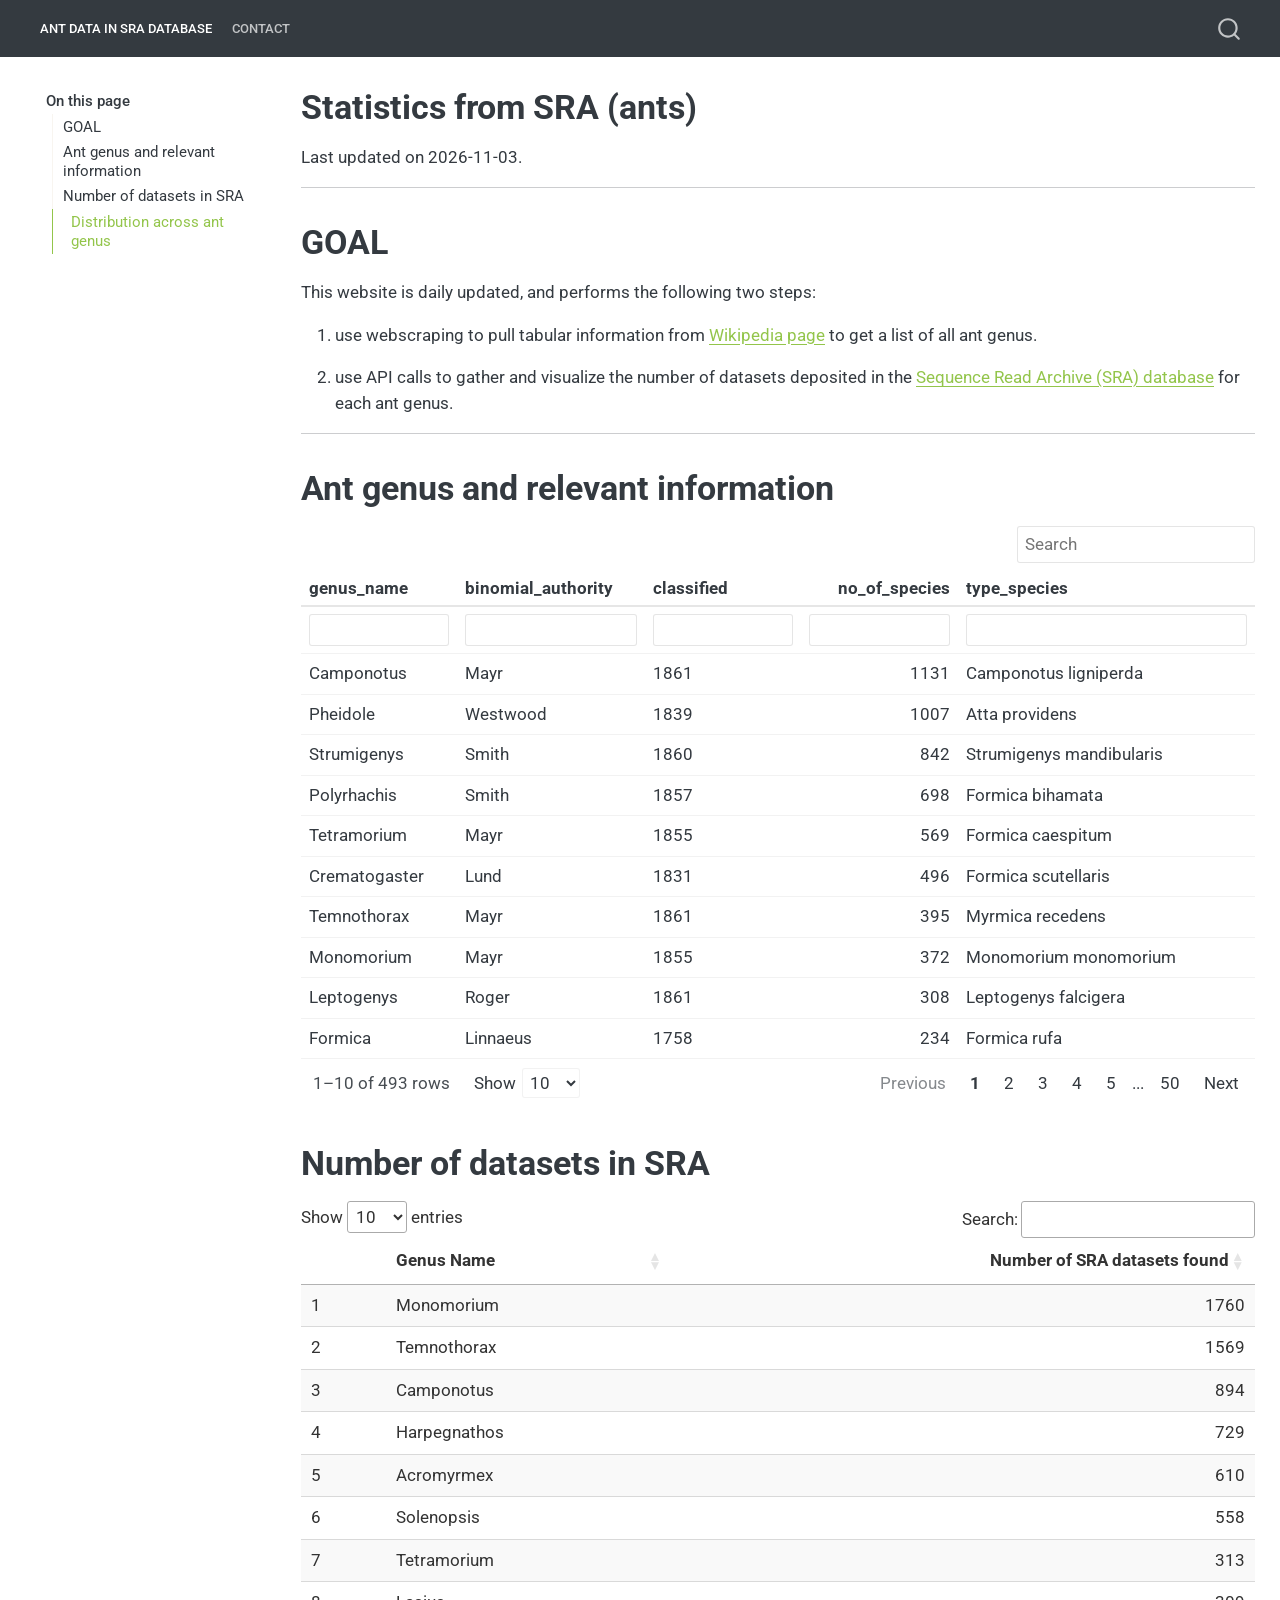
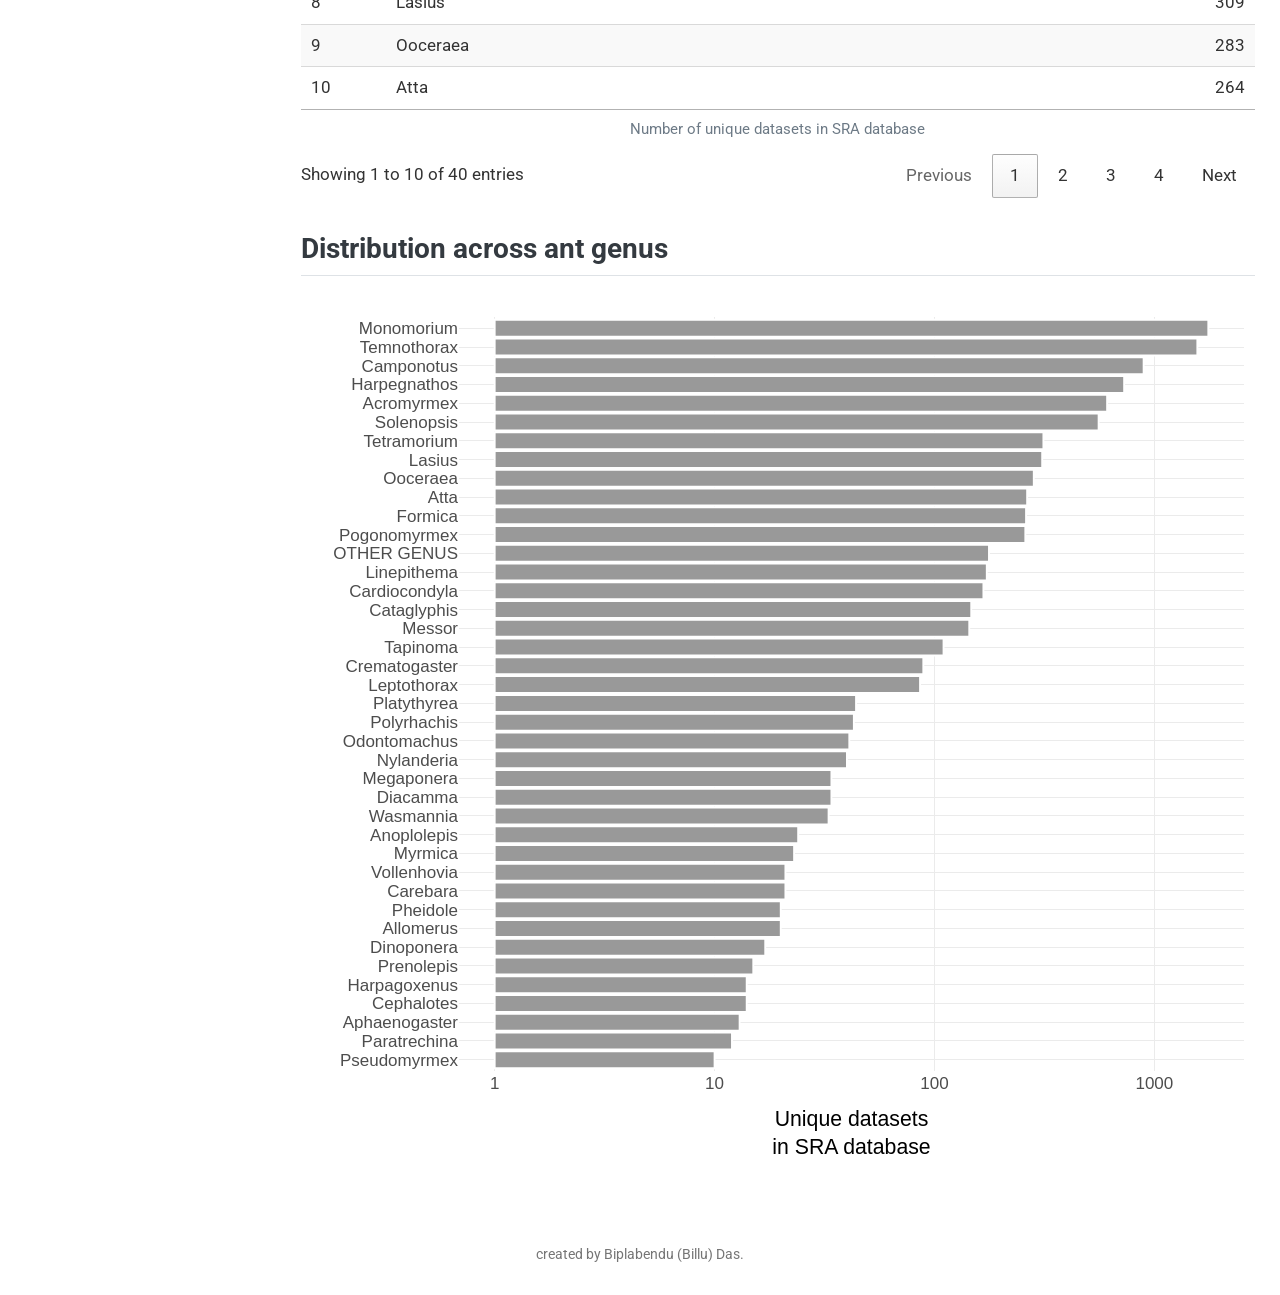
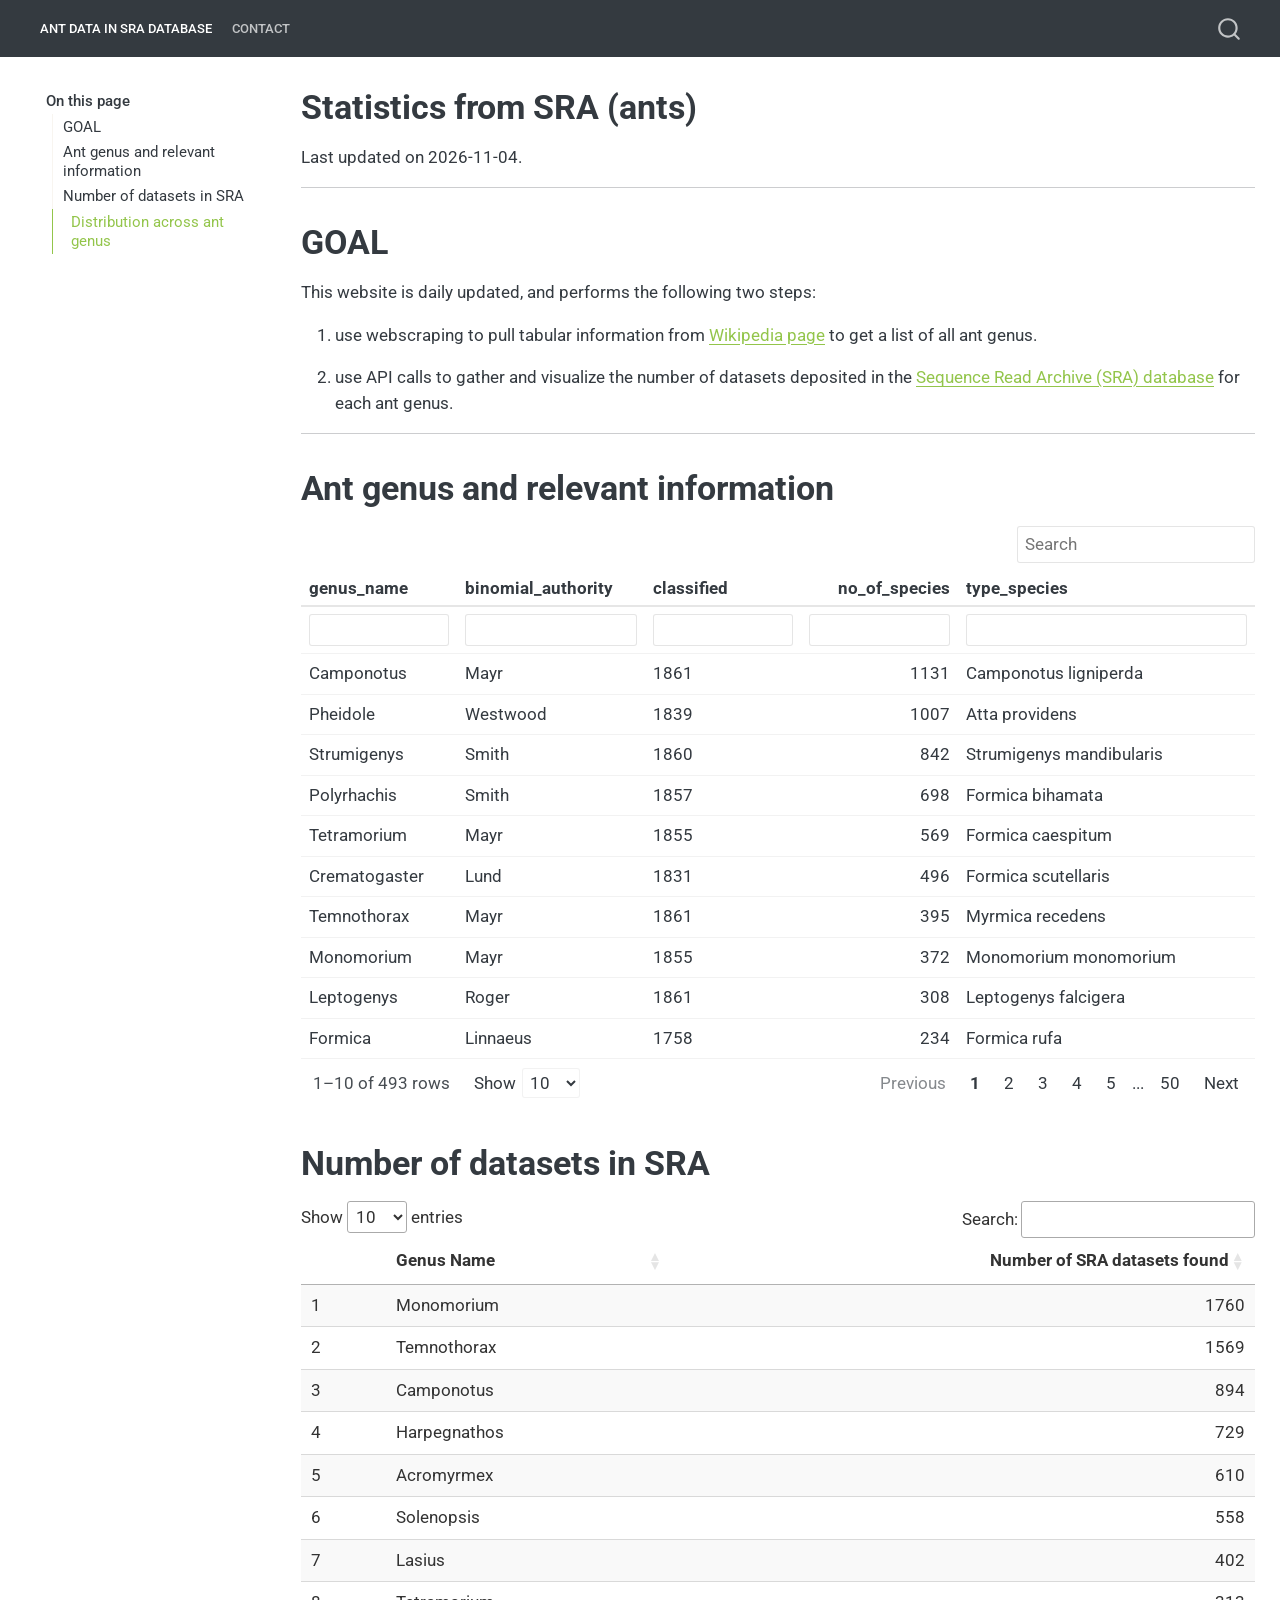
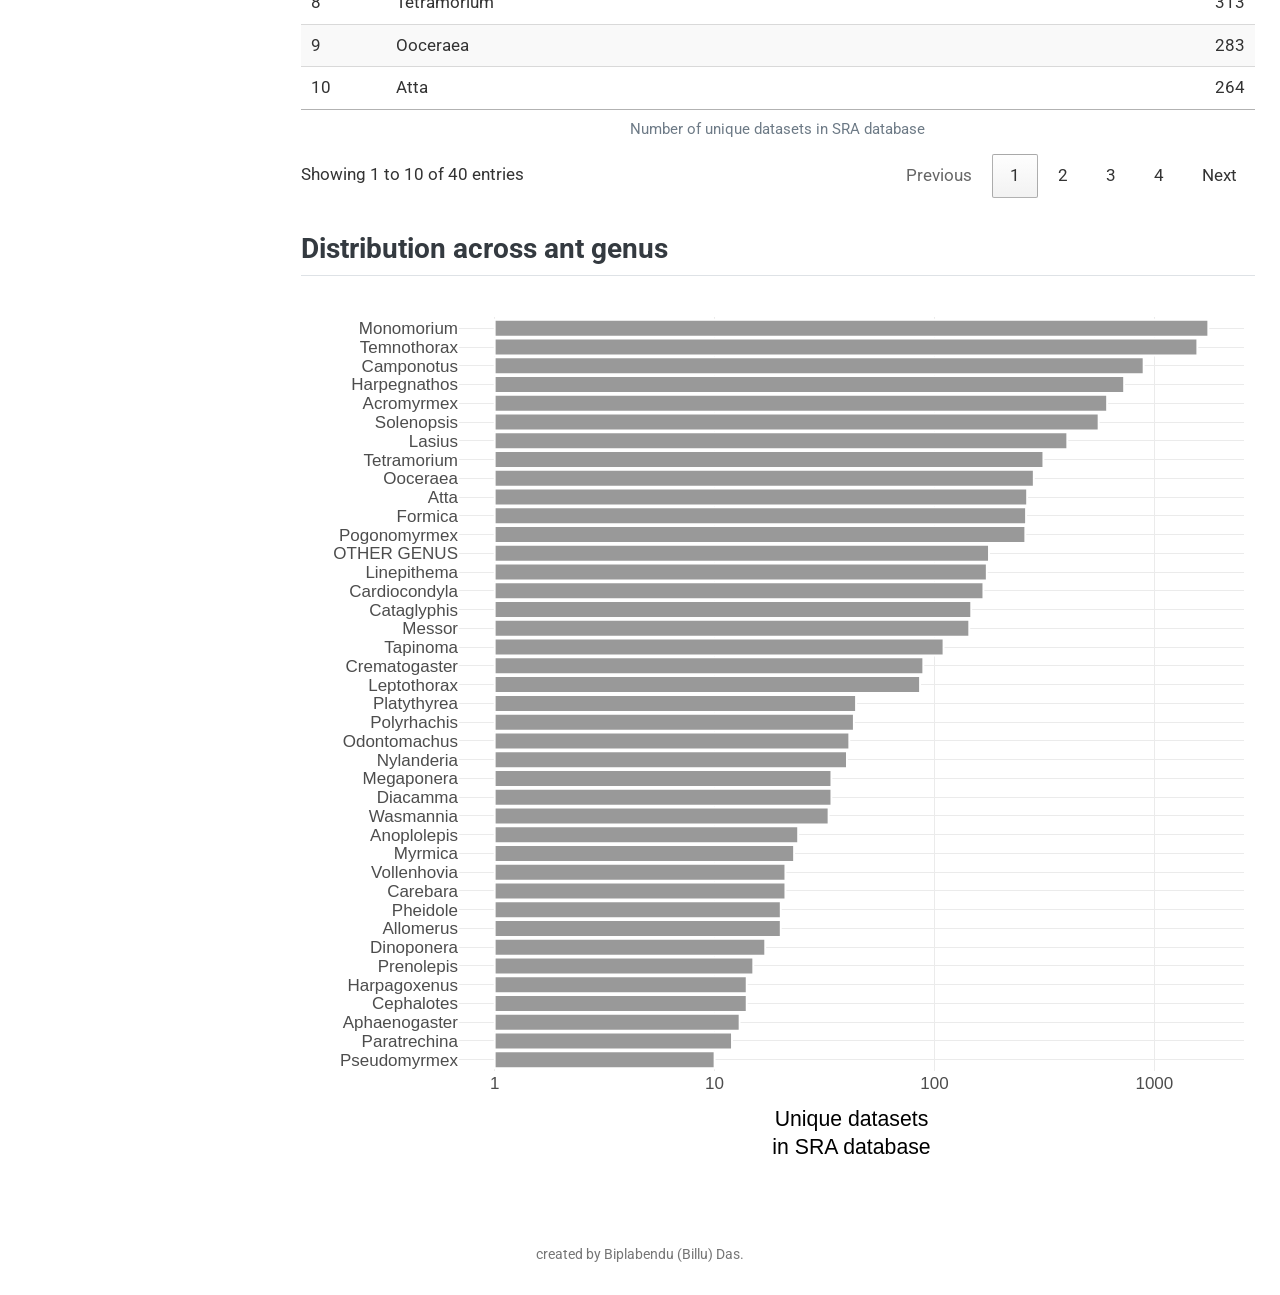
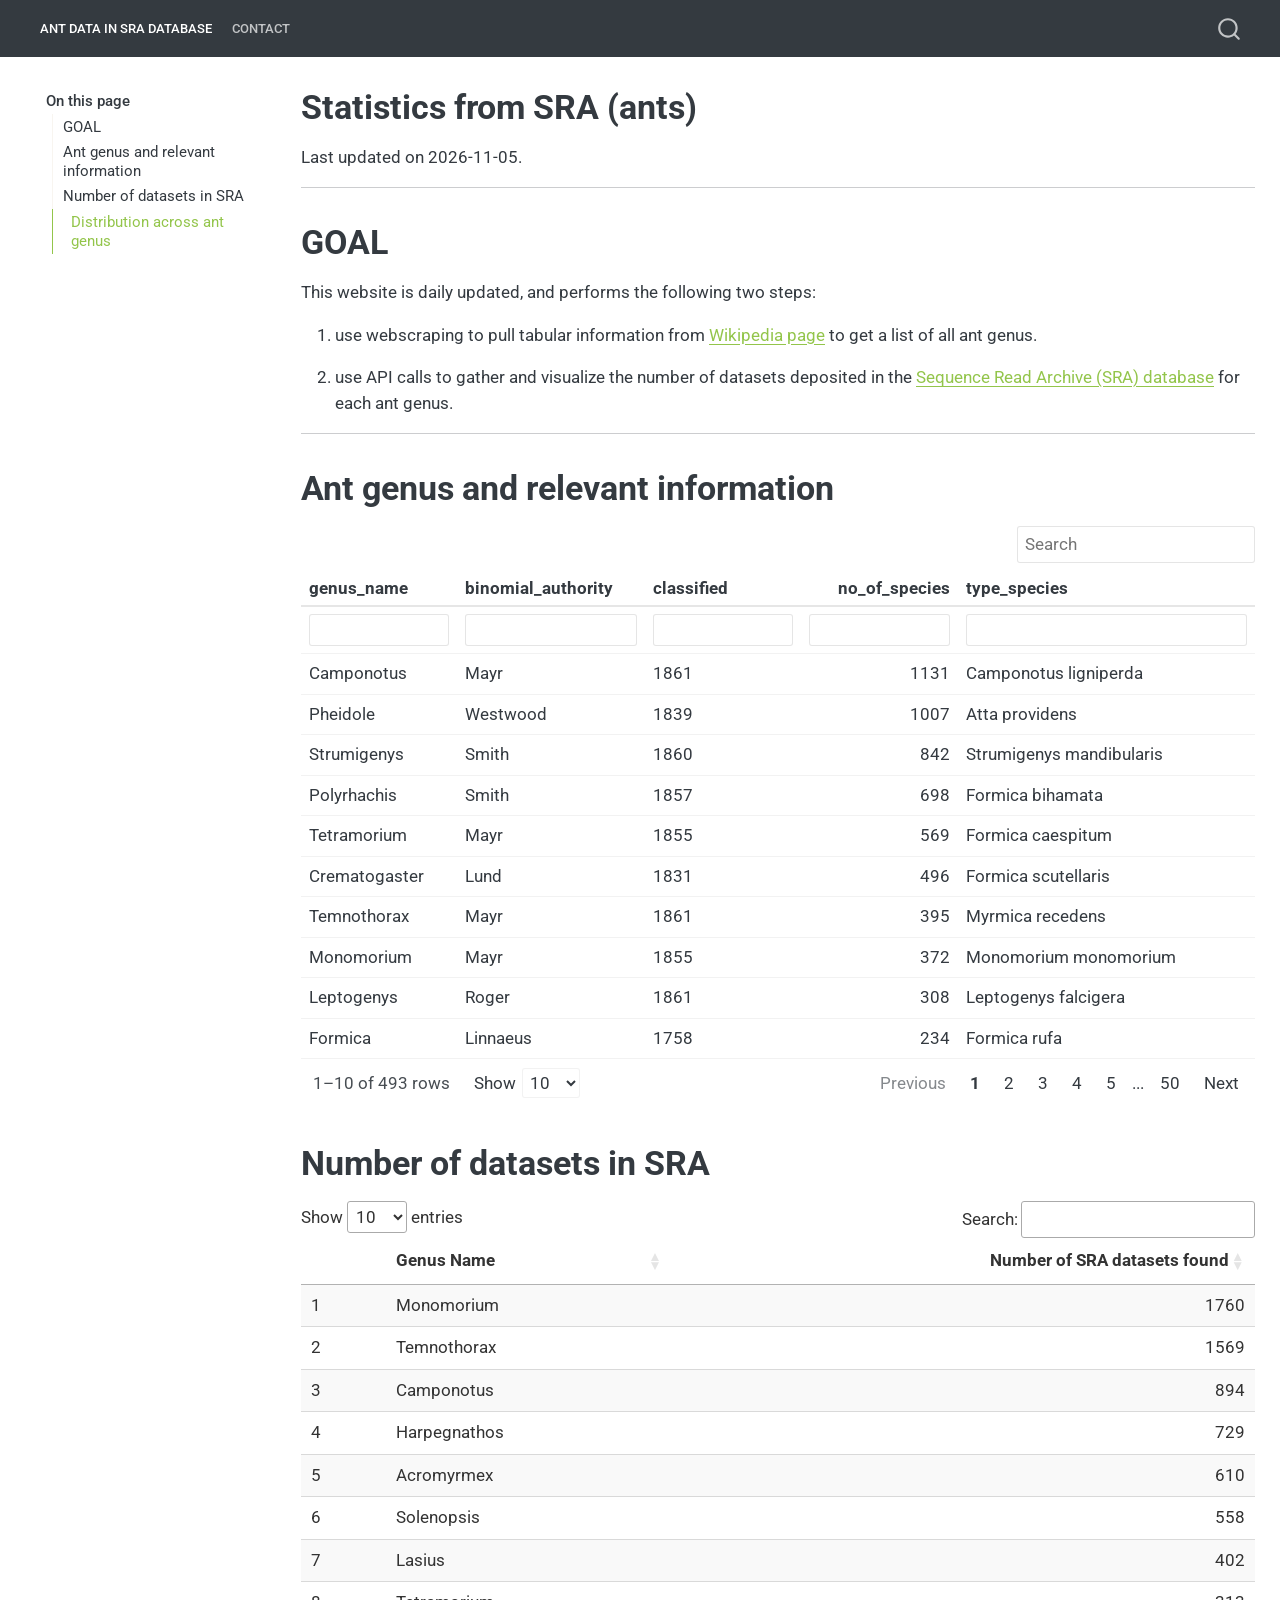
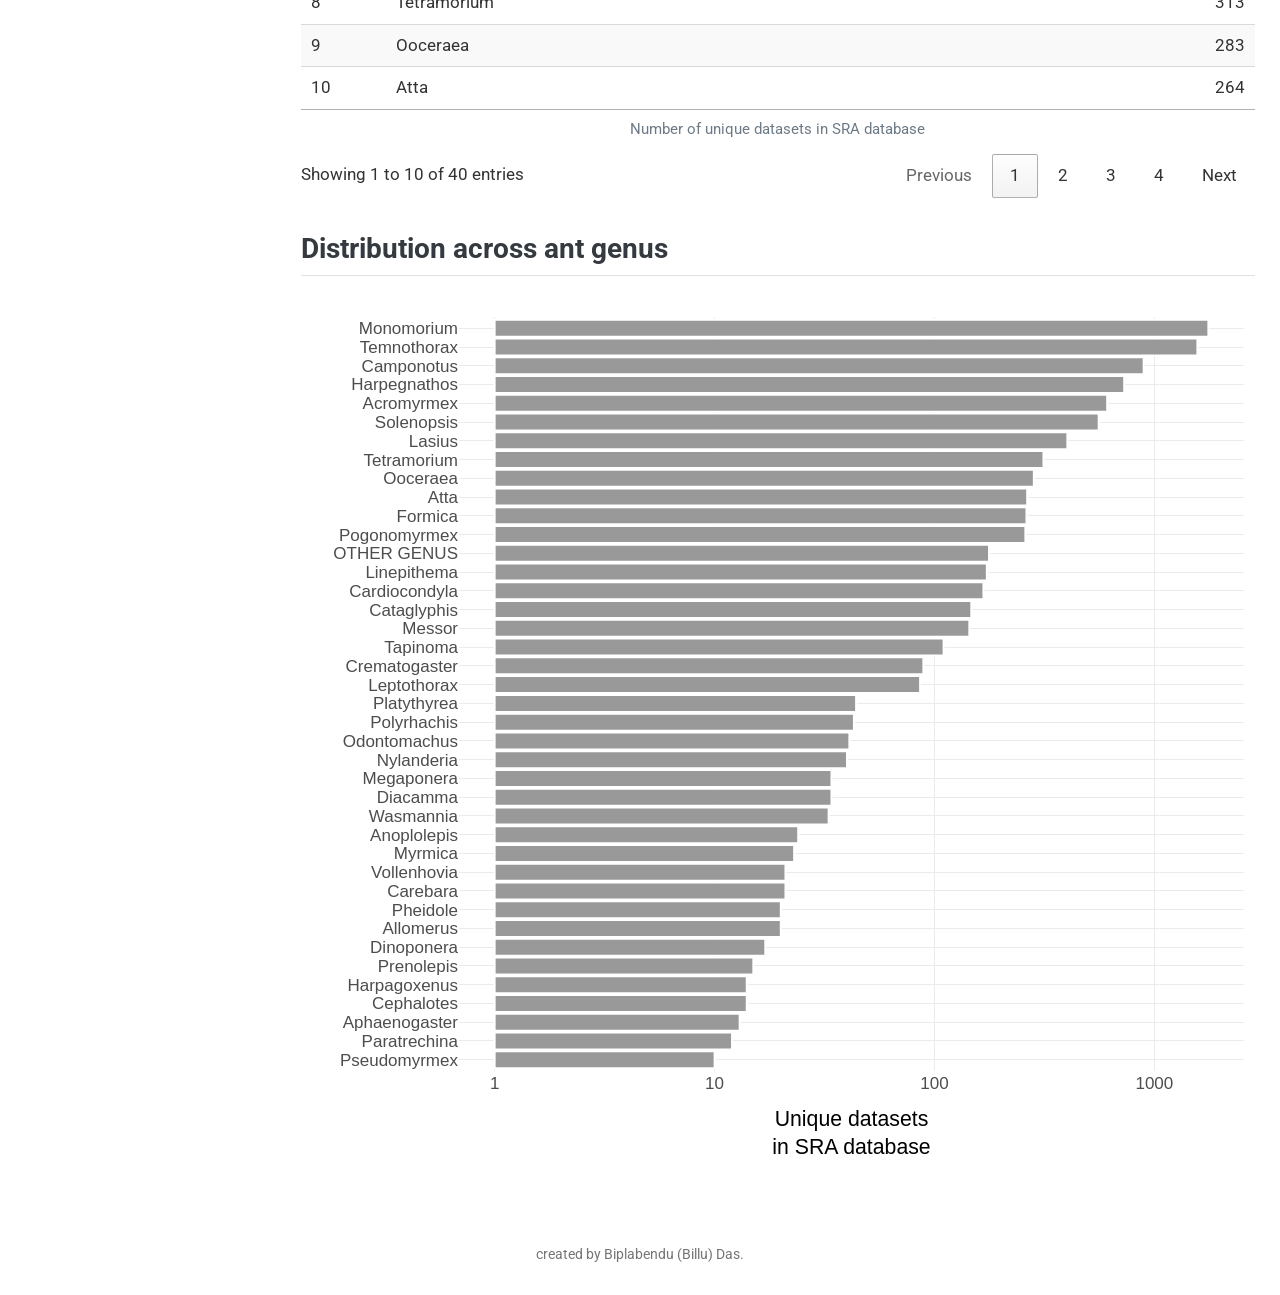
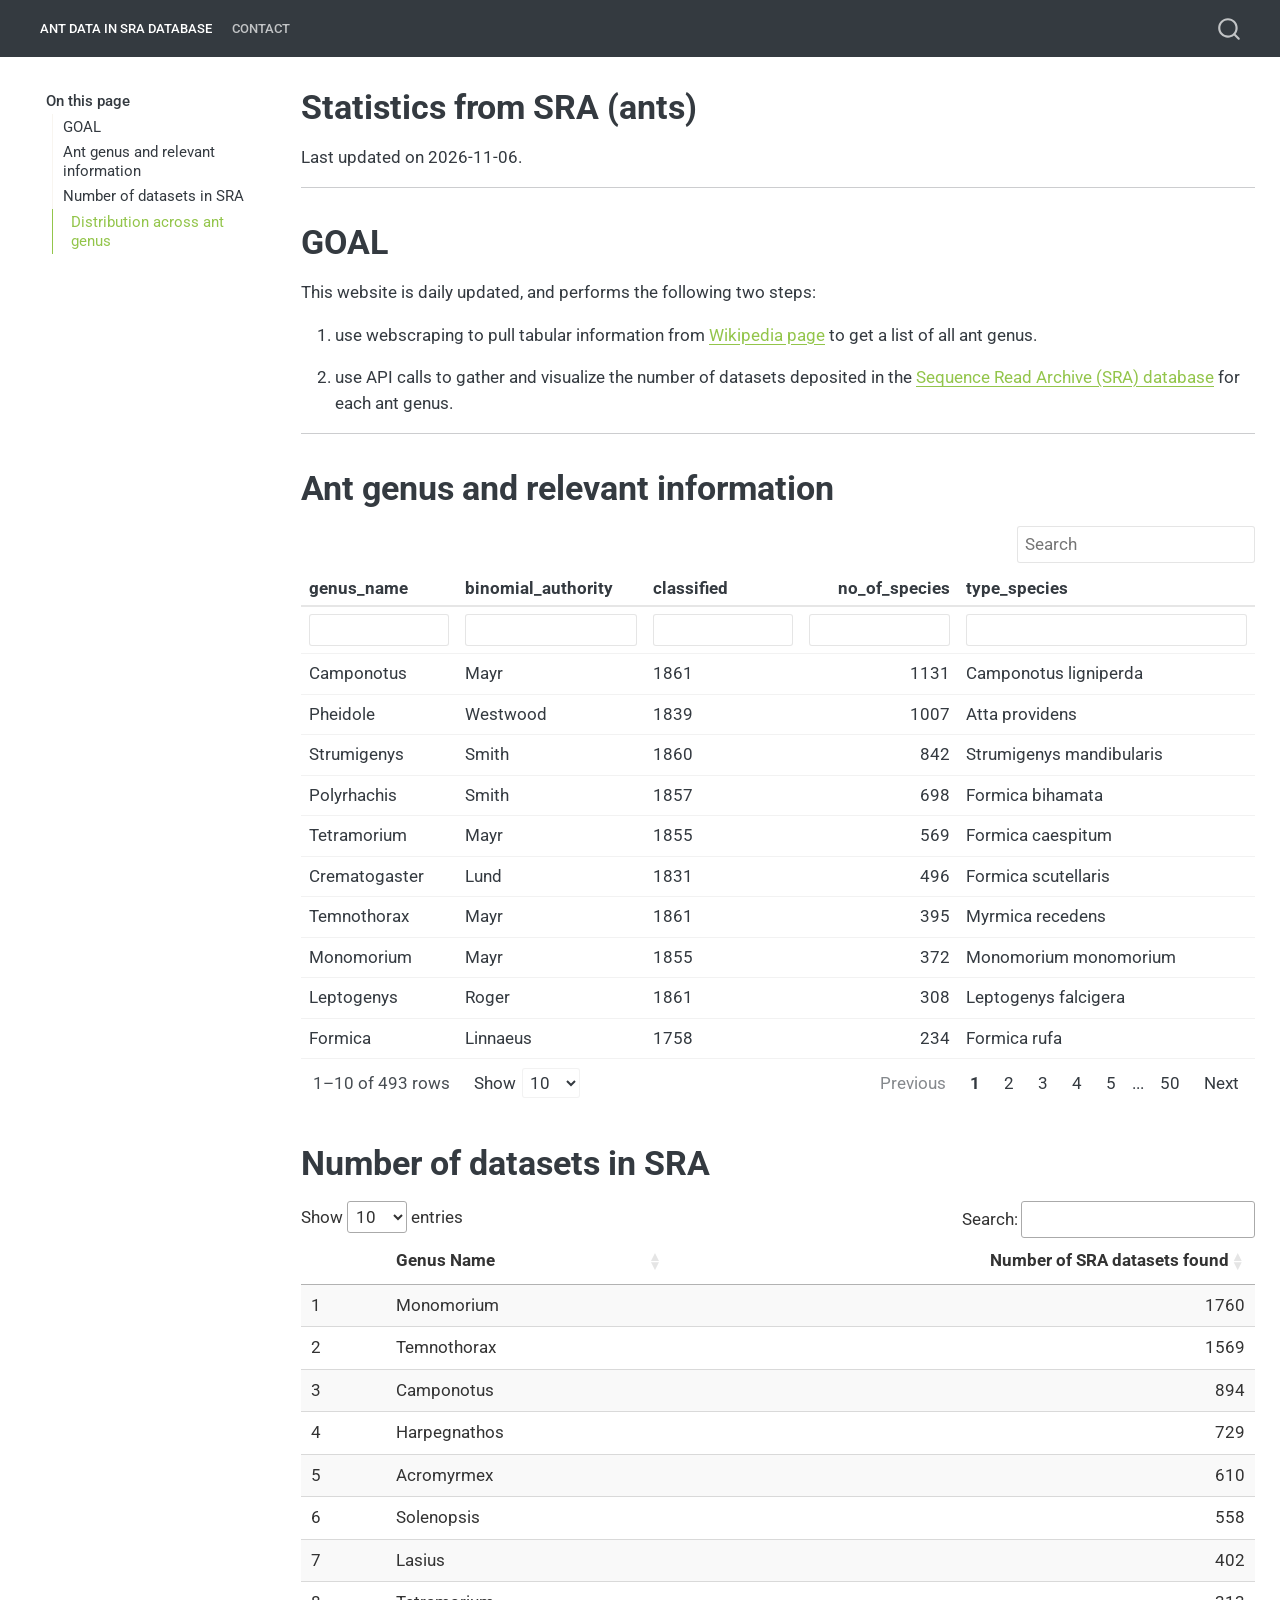
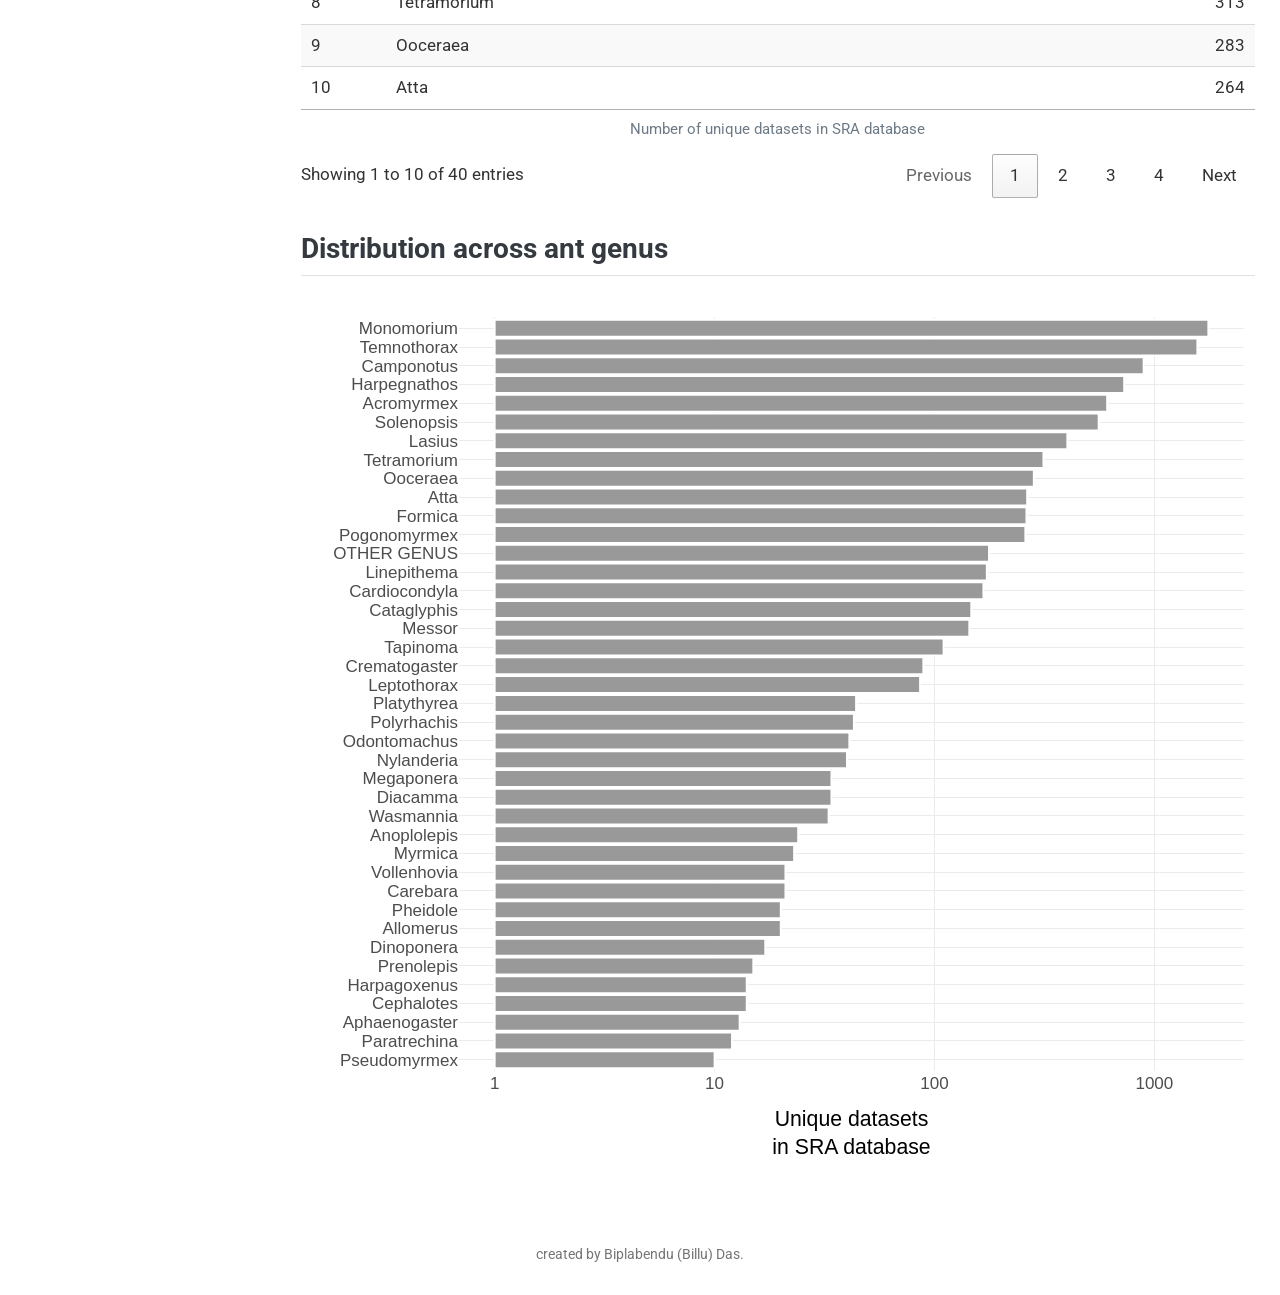
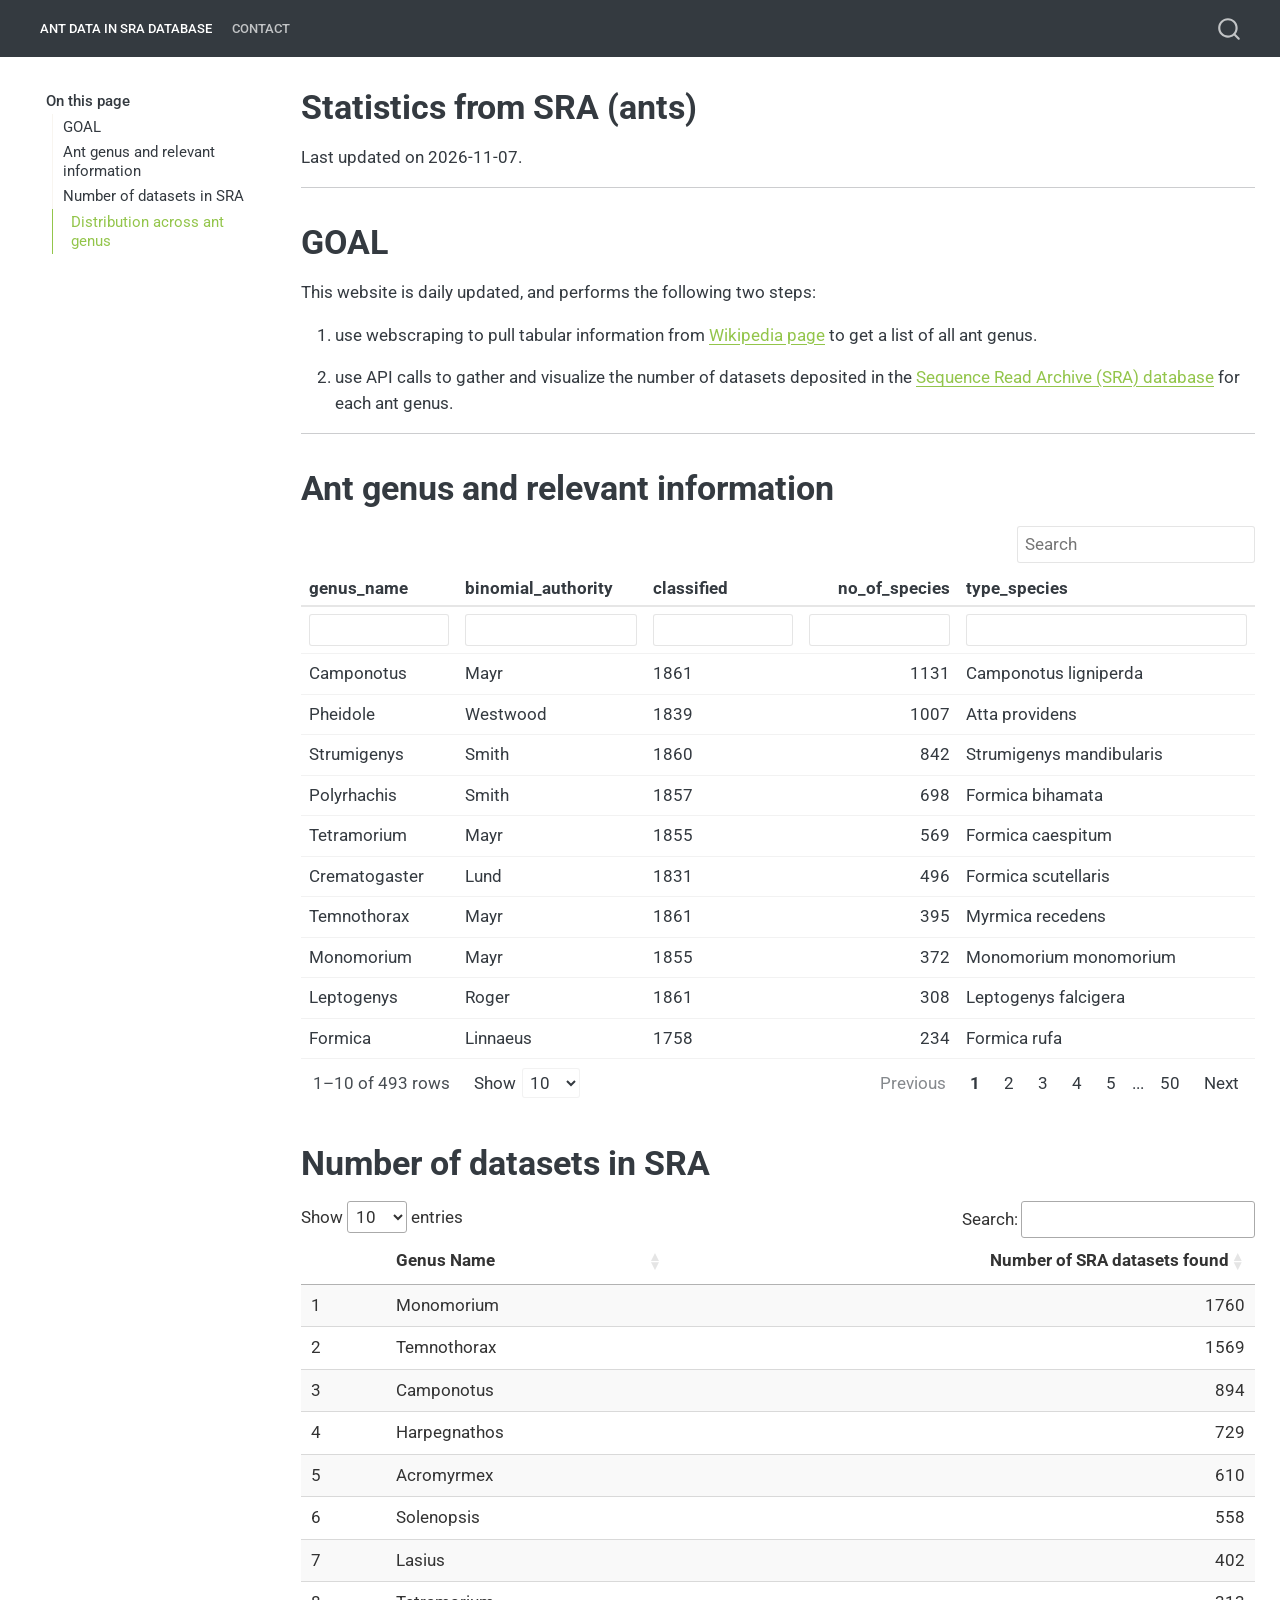
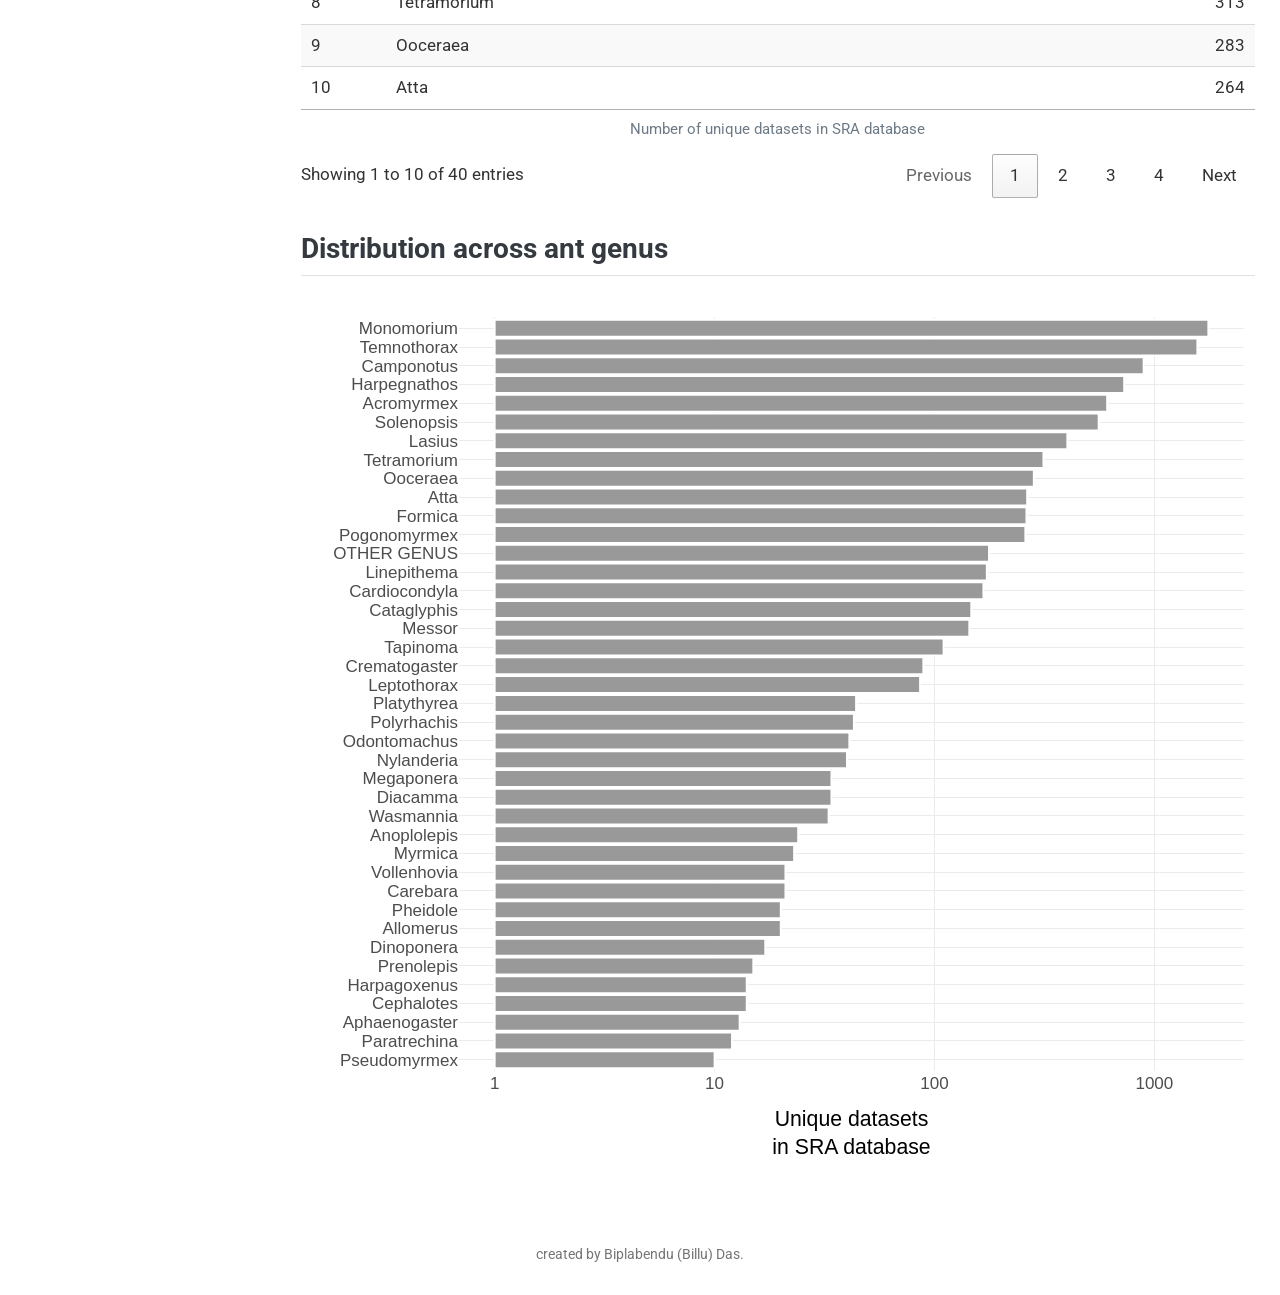
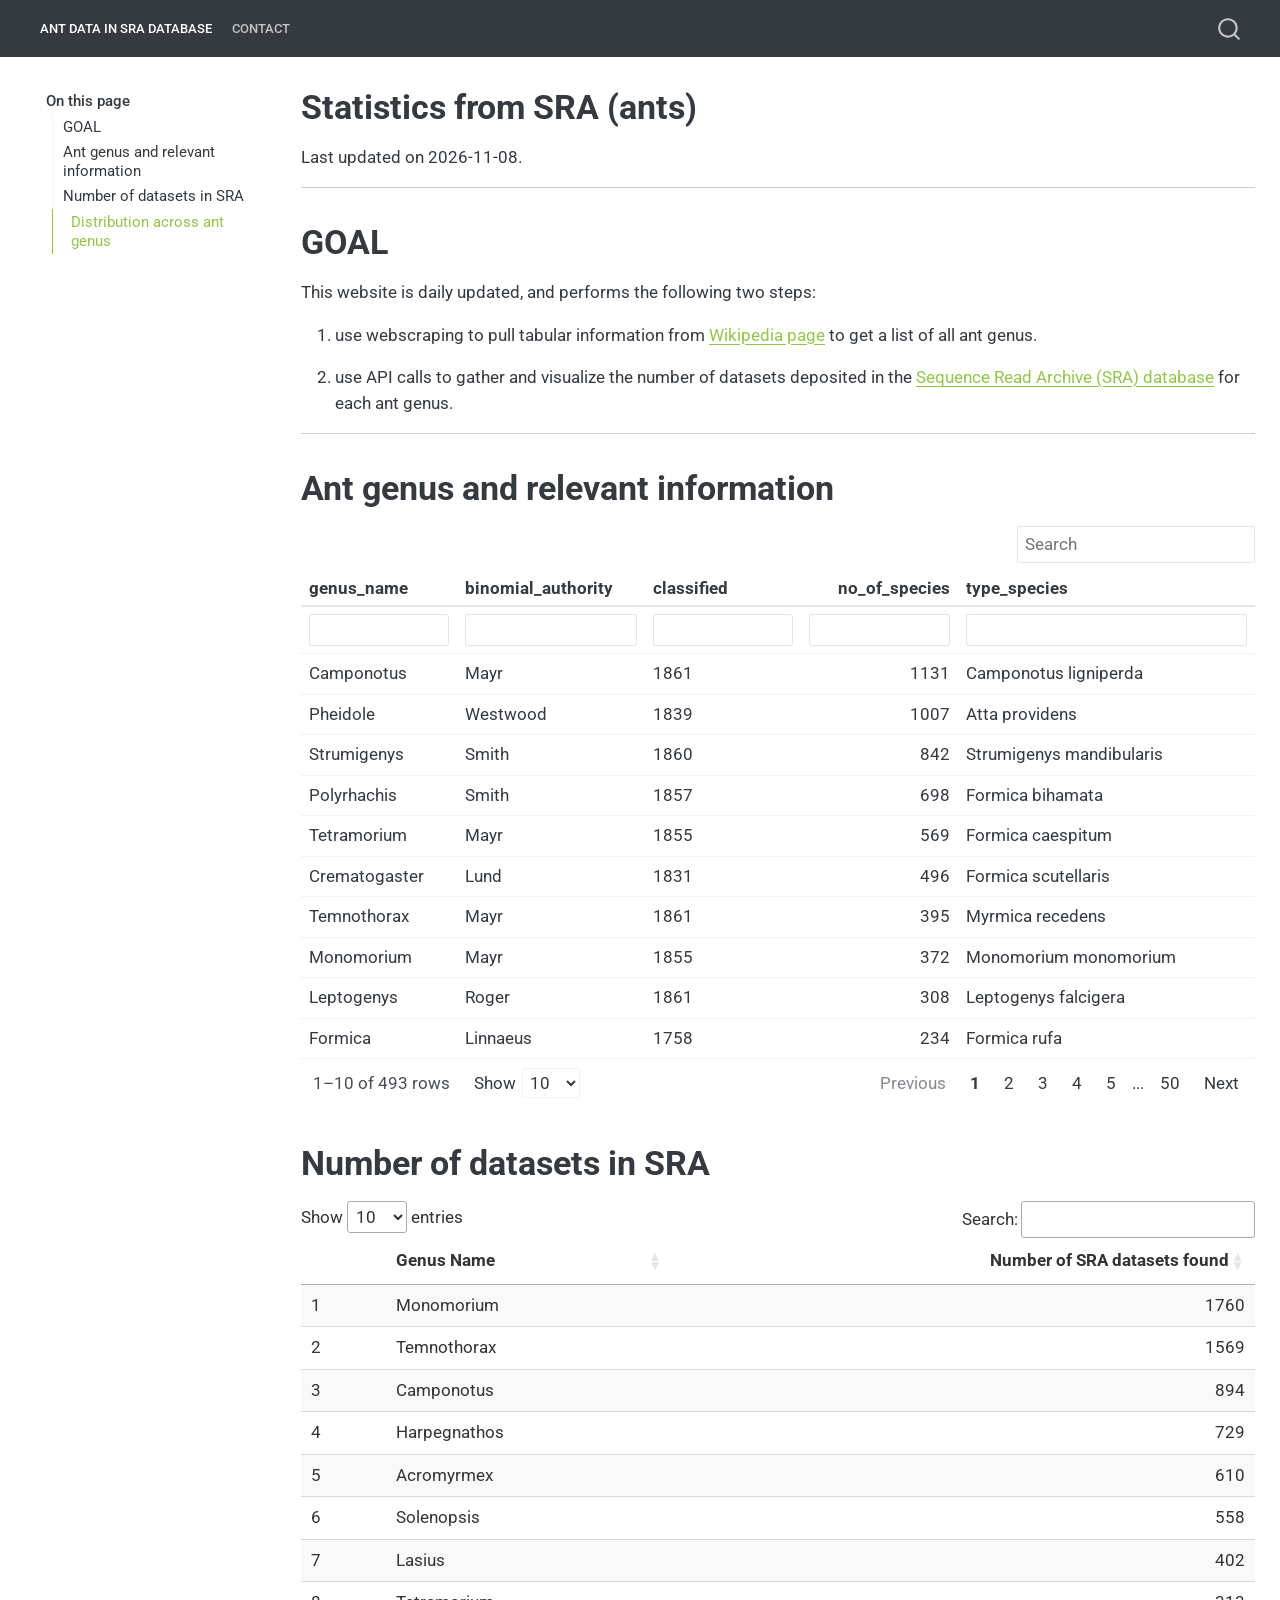
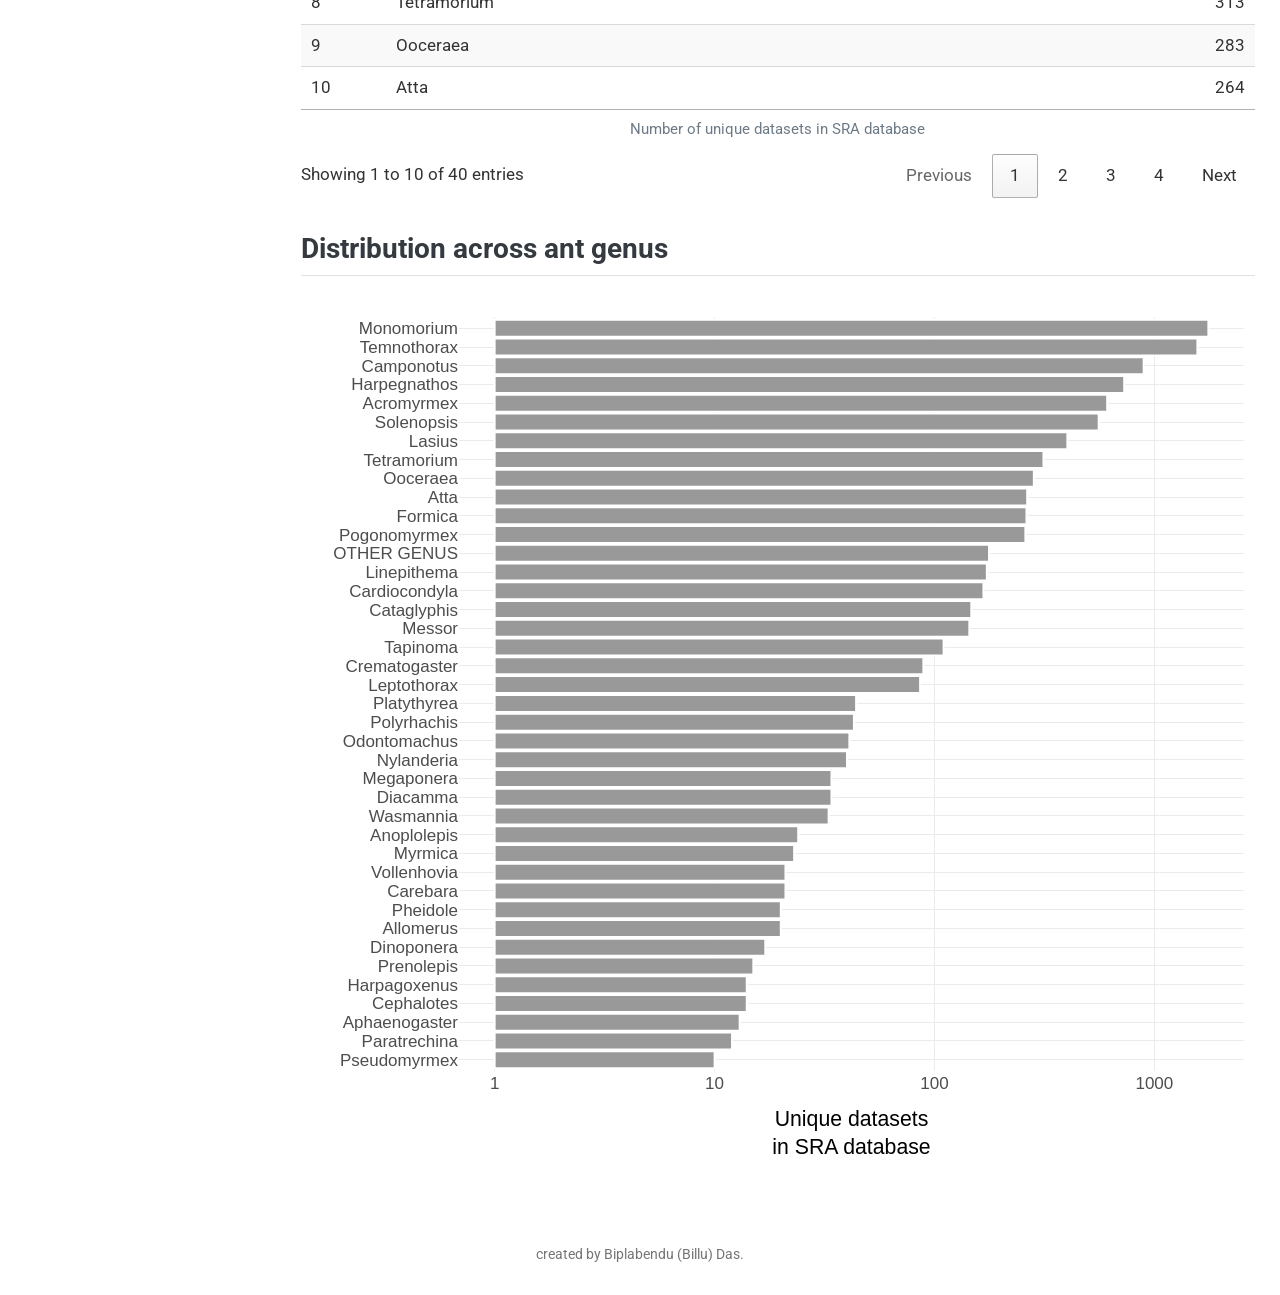
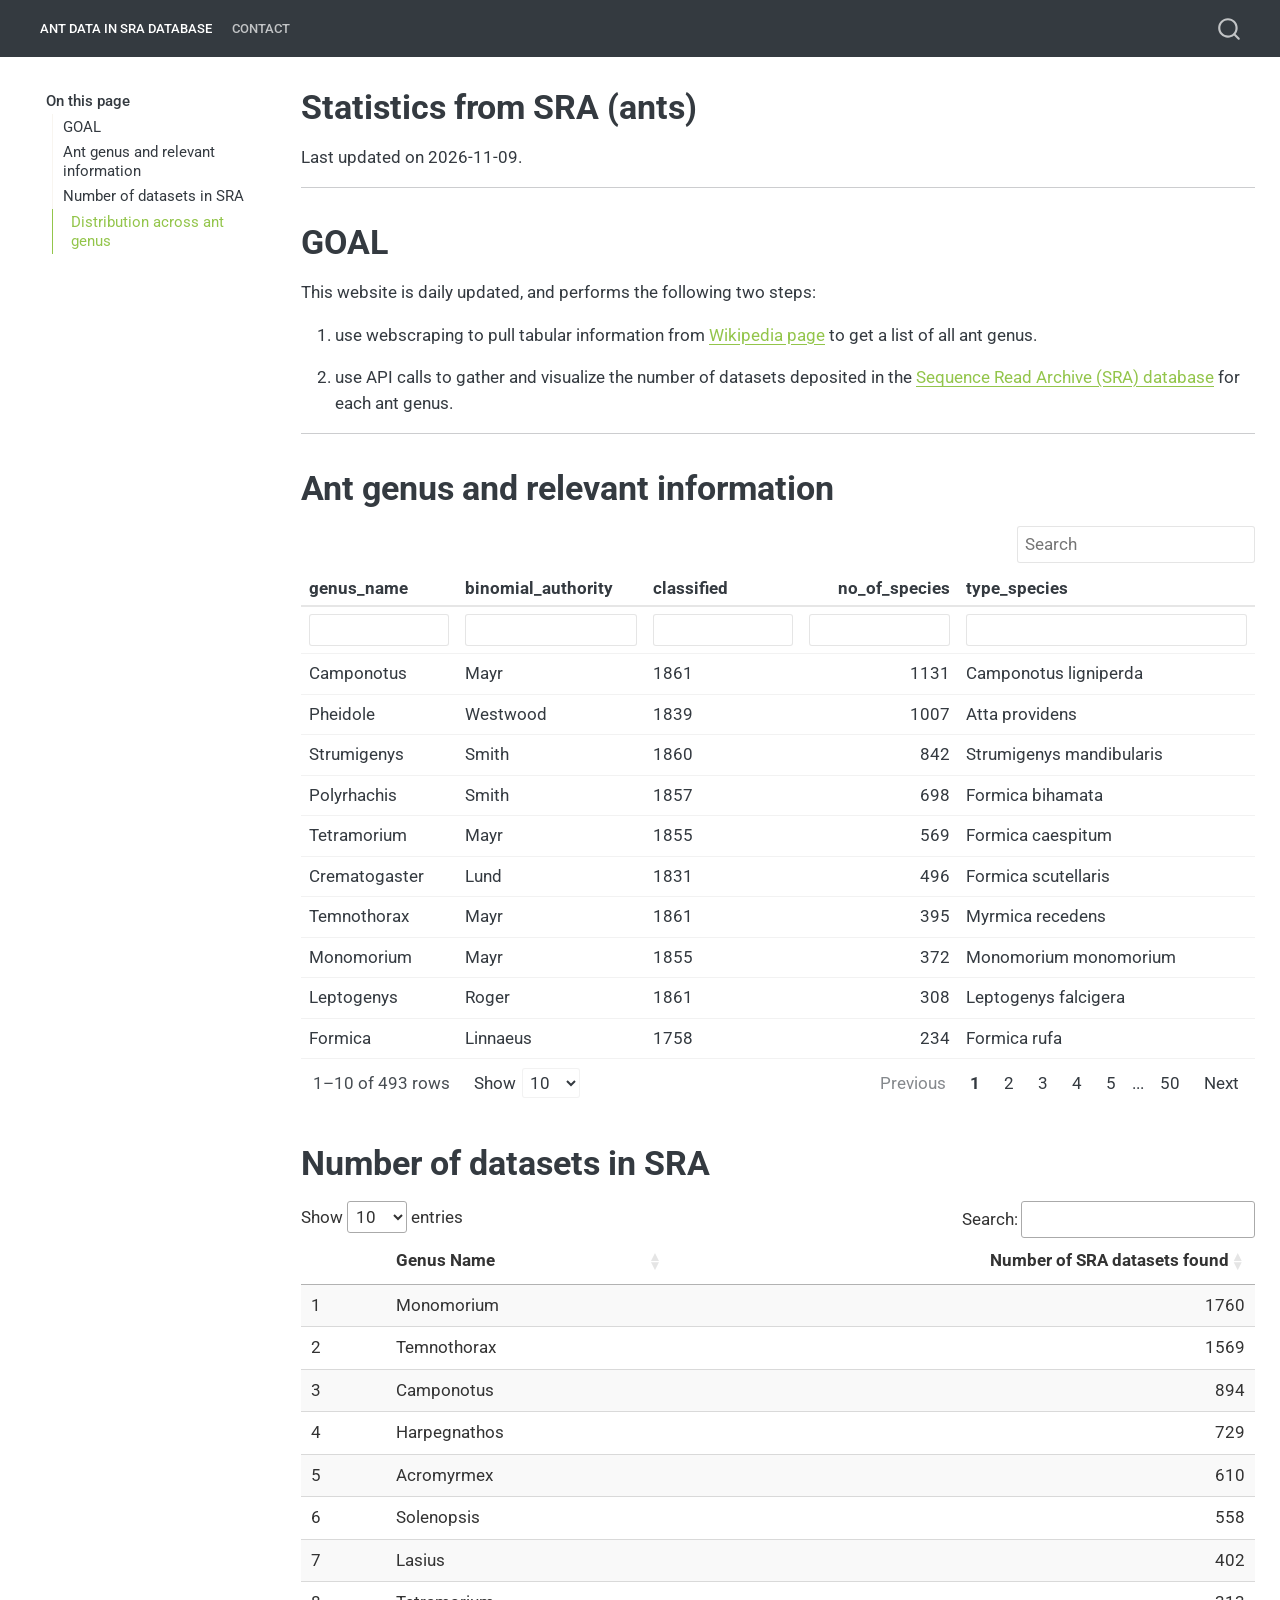
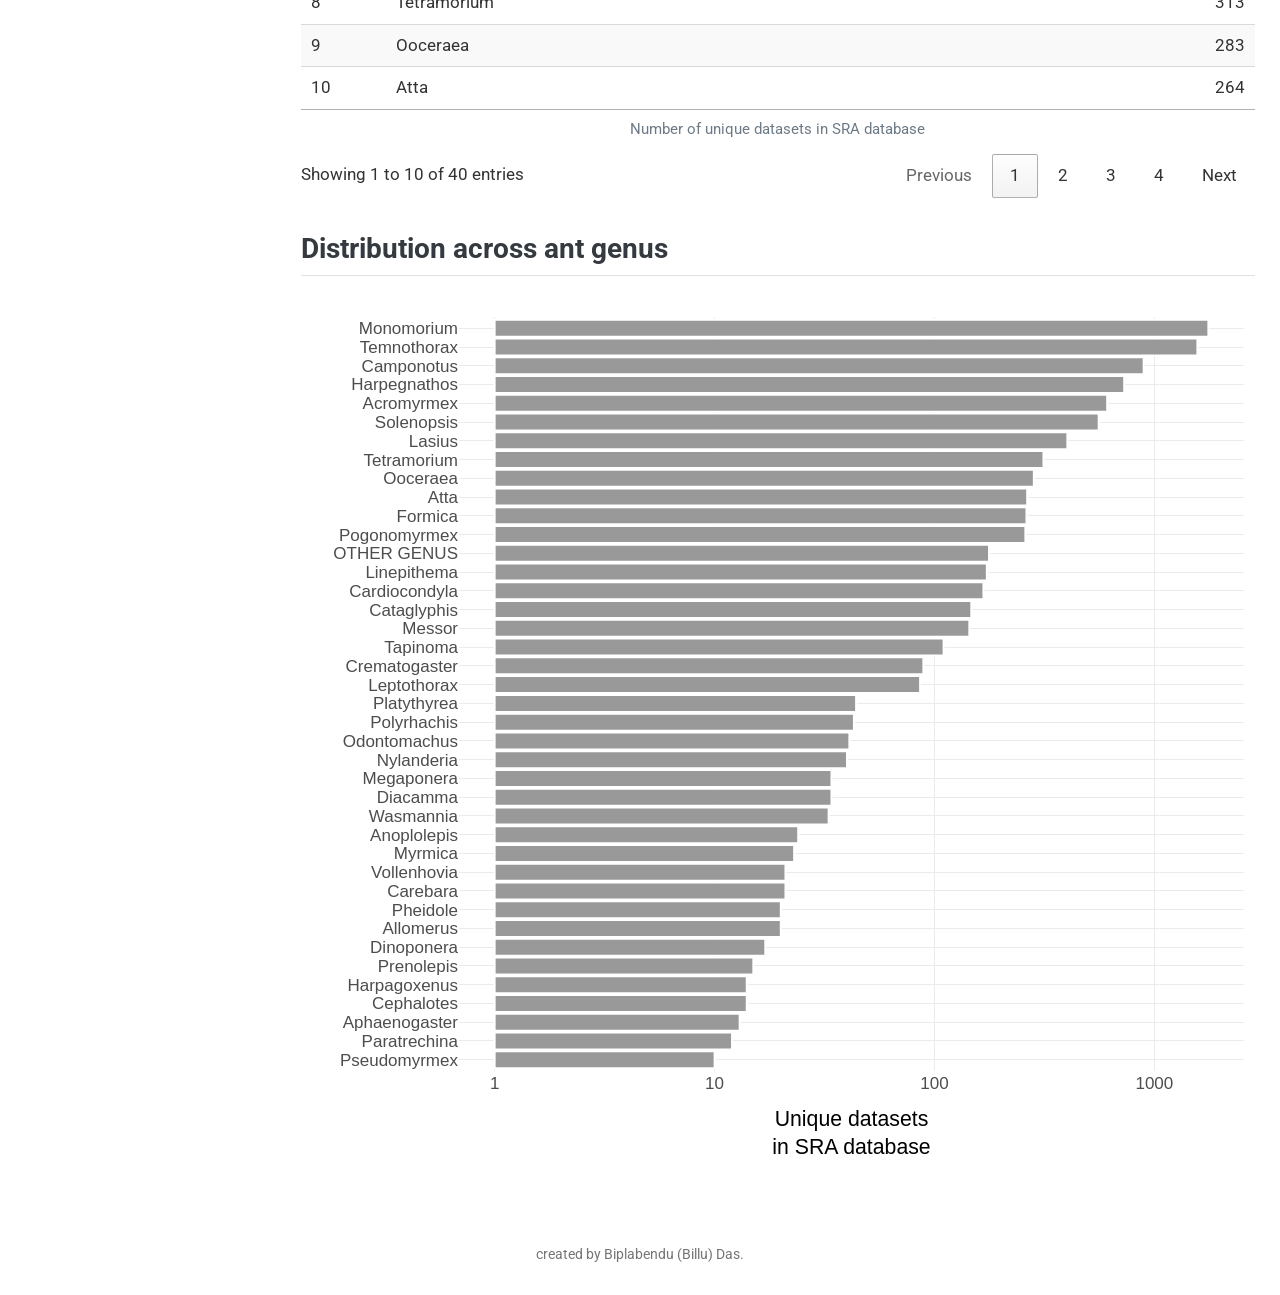
